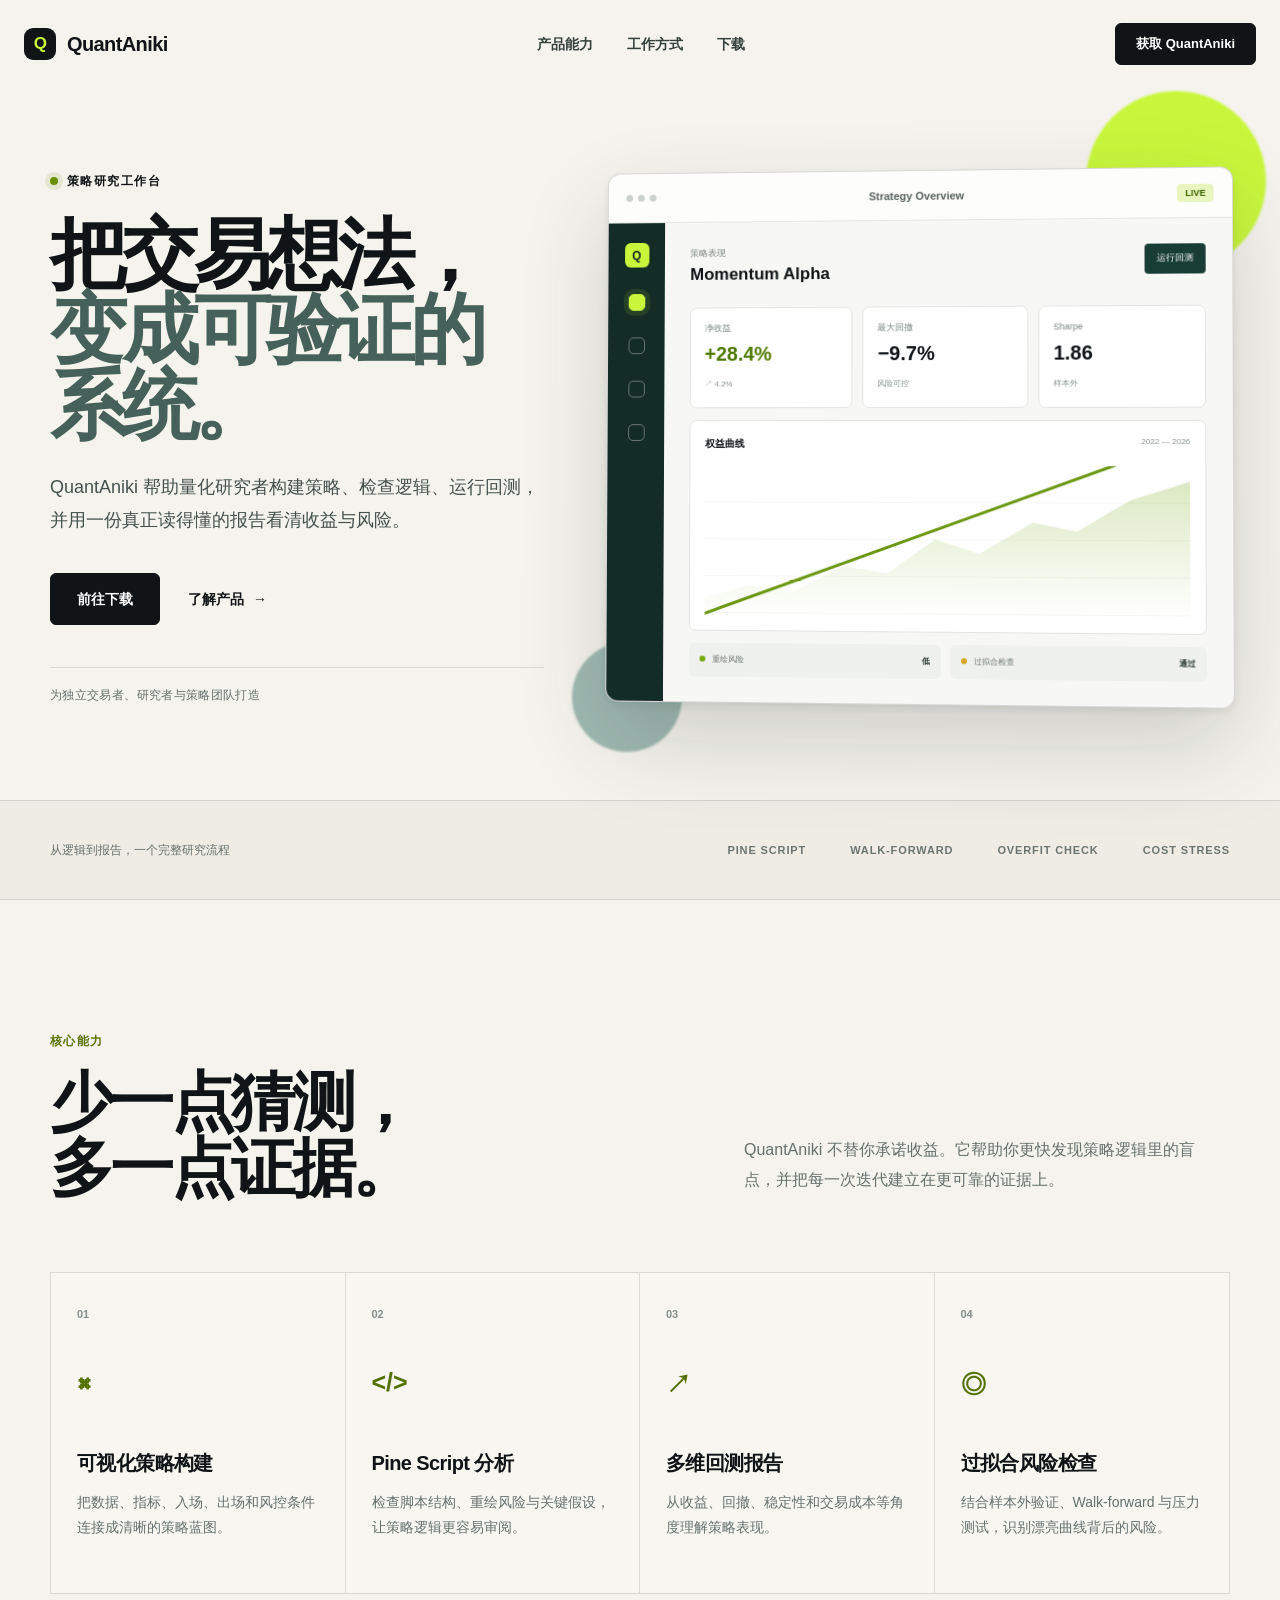
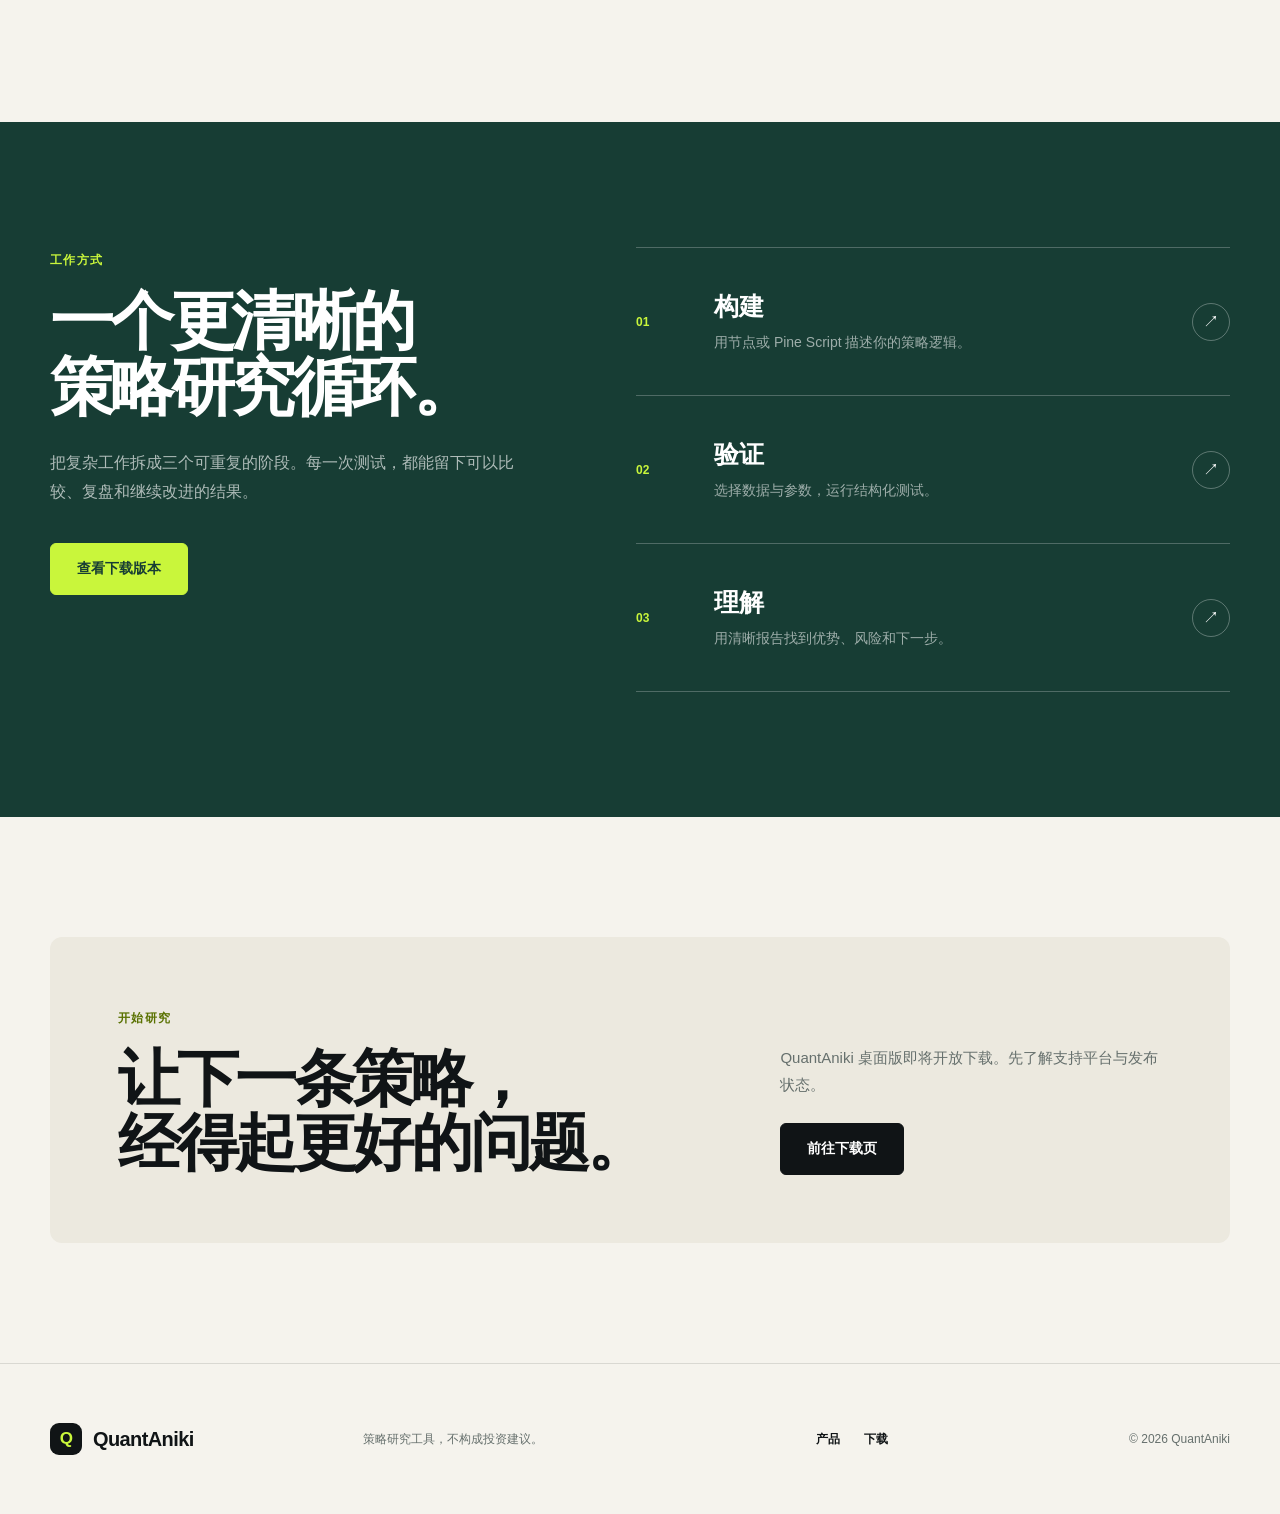
==== index.html @ eee58ab0 "Publish QuantAniki static mirror" ====
<!DOCTYPE html><html lang="zh-CN"><head><meta charSet="utf-8"/><meta name="viewport" content="width=device-width, initial-scale=1"/><link rel="stylesheet" href="/assets/index-DWxCPad5.css" data-rsc-css-href="/assets/index-DWxCPad5.css" data-precedence="vite-rsc/importer-resources"/><title>QuantAniki — 让策略经得起验证</title><meta name="description" content="QuantAniki 是面向量化研究者的策略工作台，帮助你构建策略、分析 Pine Script、运行回测并理解风险。"/><meta property="og:title" content="QuantAniki — 让策略经得起验证"/><meta property="og:description" content="从策略构建、逻辑分析到回测报告，一个更清晰的量化研究循环。"/><meta property="og:site_name" content="QuantAniki"/><meta property="og:type" content="website"/><meta property="og:locale" content="zh_CN"/><meta name="twitter:card" content="summary_large_image"/><meta name="twitter:title" content="QuantAniki — 让策略经得起验证"/><meta name="twitter:description" content="从策略构建、逻辑分析到回测报告，一个更清晰的量化研究循环。"/>
<style data-vinext-fonts>@font-face {
  font-family: 'Noto Sans SC';
  font-style: normal;
  font-weight: 400;
  font-display: swap;
  src: url(C:/Users/xxjin/Desktop/測試/website/.vinext/fonts/noto-sans-sc-241388659032/noto-sans-sc-89709021.woff2) format('woff2');
  unicode-range: U+1f1e9-1f1f5, U+1f1f7-1f1ff, U+1f21a, U+1f232, U+1f234-1f237, U+1f250-1f251, U+1f300, U+1f302-1f308, U+1f30a-1f311, U+1f315, U+1f319-1f320, U+1f324, U+1f327, U+1f32a, U+1f32c-1f32d, U+1f330-1f357, U+1f359-1f37e;
}
@font-face {
  font-family: 'Noto Sans SC';
  font-style: normal;
  font-weight: 400;
  font-display: swap;
  src: url(C:/Users/xxjin/Desktop/測試/website/.vinext/fonts/noto-sans-sc-241388659032/noto-sans-sc-872174e5.woff2) format('woff2');
  unicode-range: U+fee3, U+fef3, U+ff03-ff04, U+ff07, U+ff0a, U+ff17-ff19, U+ff1c-ff1d, U+ff20-ff3a, U+ff3c, U+ff3e-ff5b, U+ff5d, U+ff61-ff65, U+ff67-ff6a, U+ff6c, U+ff6f-ff78, U+ff7a-ff7d, U+ff80-ff84, U+ff86, U+ff89-ff8e, U+ff92, U+ff97-ff9b, U+ff9d-ff9f, U+ffe0-ffe4, U+ffe6, U+ffe9, U+ffeb, U+ffed, U+fffc, U+1f004, U+1f170-1f171, U+1f192-1f195, U+1f198-1f19a, U+1f1e6-1f1e8;
}
@font-face {
  font-family: 'Noto Sans SC';
  font-style: normal;
  font-weight: 400;
  font-display: swap;
  src: url(C:/Users/xxjin/Desktop/測試/website/.vinext/fonts/noto-sans-sc-241388659032/noto-sans-sc-f385bef7.woff2) format('woff2');
  unicode-range: U+f0a7, U+f0b2, U+f0b7, U+f0c9, U+f0d8, U+f0da, U+f0dc-f0dd, U+f0e0, U+f0e6, U+f0eb, U+f0fc, U+f101, U+f104-f105, U+f107, U+f10b, U+f11b, U+f14b, U+f18a, U+f193, U+f1d6-f1d7, U+f244, U+f27a, U+f296, U+f2ae, U+f471, U+f4b3, U+f610-f611, U+f880-f881, U+f8ec, U+f8f5, U+f8ff, U+f901, U+f90a, U+f92c-f92d, U+f934, U+f937, U+f941, U+f965, U+f967, U+f969, U+f96b, U+f96f, U+f974, U+f978-f979, U+f97e, U+f981, U+f98a, U+f98e, U+f997, U+f99c, U+f9b2, U+f9b5, U+f9ba, U+f9be, U+f9ca, U+f9d0-f9d1, U+f9dd, U+f9e0-f9e1, U+f9e4, U+f9f7, U+fa00-fa01, U+fa08, U+fa0a, U+fa11, U+fb01-fb02, U+fdfc, U+fe0e, U+fe30-fe31, U+fe33-fe44, U+fe49-fe52, U+fe54-fe57, U+fe59-fe66, U+fe68-fe6b, U+fe8e, U+fe92-fe93, U+feae, U+feb8, U+fecb-fecc, U+fee0;
}
@font-face {
  font-family: 'Noto Sans SC';
  font-style: normal;
  font-weight: 400;
  font-display: swap;
  src: url(C:/Users/xxjin/Desktop/測試/website/.vinext/fonts/noto-sans-sc-241388659032/noto-sans-sc-eb202dc0.woff2) format('woff2');
  unicode-range: U+9f83, U+9f85-9f8d, U+9f90-9f91, U+9f94-9f96, U+9f98, U+9f9b-9f9c, U+9f9e, U+9fa0, U+9fa2, U+9ff0-9fff, U+a001, U+a007, U+a025, U+a046-a047, U+a057, U+a072, U+a078-a079, U+a083, U+a085, U+a100, U+a118, U+a132, U+a134, U+a1f4, U+a242, U+a4a6, U+a4aa, U+a4b0-a4b1, U+a4b3, U+a9c1-a9c2, U+ac00-ac01, U+ac04, U+ac08, U+ac10-ac11, U+ac13-ac16, U+ac19, U+ac1c-ac1d, U+ac24, U+ac70-ac71, U+ac74, U+ac77-ac78, U+ac80-ac81, U+ac83, U+ac8c, U+ac90, U+ac9f-aca0, U+aca8-aca9, U+acac, U+acb0, U+acbd, U+acc1, U+acc4, U+ace0-ace1, U+ace4, U+ace8, U+acf3, U+acf5, U+acfc-acfd, U+ad00, U+ad0c, U+ad11, U+ad1c, U+ad34, U+ad50, U+ad64, U+ad6c, U+ad70, U+ad74, U+ad7f, U+ad81, U+ad8c, U+adc0, U+adc8, U+addc, U+ade0, U+adf8-adf9, U+adfc, U+ae00, U+ae08-ae09, U+ae0b, U+ae30, U+ae34, U+ae38, U+ae40, U+ae4a, U+ae4c, U+ae54, U+ae68, U+aebc, U+aed8, U+af2c-af2d;
}
@font-face {
  font-family: 'Noto Sans SC';
  font-style: normal;
  font-weight: 400;
  font-display: swap;
  src: url(C:/Users/xxjin/Desktop/測試/website/.vinext/fonts/noto-sans-sc-241388659032/noto-sans-sc-dbf8b437.woff2) format('woff2');
  unicode-range: U+9e30-9e33, U+9e35-9e3b, U+9e3e, U+9e40-9e44, U+9e46-9e4e, U+9e51, U+9e53, U+9e55-9e58, U+9e5a-9e5c, U+9e5e-9e63, U+9e66-9e6e, U+9e71, U+9e73, U+9e75, U+9e78-9e79, U+9e7c-9e7e, U+9e82, U+9e86-9e88, U+9e8b-9e8c, U+9e90-9e91, U+9e93, U+9e95, U+9e97, U+9e9d, U+9ea4-9ea5, U+9ea9-9eaa, U+9eb4-9eb5, U+9eb8-9eba, U+9ebc-9ebf, U+9ec3, U+9ec9, U+9ecd, U+9ed0, U+9ed2-9ed3, U+9ed5-9ed6, U+9ed9, U+9edc-9edd, U+9edf-9ee0, U+9ee2, U+9ee5, U+9ee7-9eea, U+9eef, U+9ef1, U+9ef3-9ef4, U+9ef6, U+9ef9, U+9efb-9efc, U+9efe, U+9f0b, U+9f0d, U+9f10, U+9f14, U+9f17, U+9f19, U+9f22, U+9f29, U+9f2c, U+9f2f, U+9f31, U+9f37, U+9f39, U+9f3d-9f3e, U+9f41, U+9f4a-9f4b, U+9f51-9f52, U+9f61-9f63, U+9f66-9f67, U+9f80-9f81;
}
@font-face {
  font-family: 'Noto Sans SC';
  font-style: normal;
  font-weight: 400;
  font-display: swap;
  src: url(C:/Users/xxjin/Desktop/測試/website/.vinext/fonts/noto-sans-sc-241388659032/noto-sans-sc-26d833f2.woff2) format('woff2');
  unicode-range: U+9c82-9c83, U+9c85-9c8c, U+9c8e-9c92, U+9c94-9c9b, U+9c9e-9ca3, U+9ca5-9ca7, U+9ca9, U+9cab, U+9cad-9cae, U+9cb1-9cb7, U+9cb9-9cbd, U+9cbf-9cc0, U+9cc3, U+9cc5-9cc7, U+9cc9-9cd1, U+9cd3-9cda, U+9cdc-9cdd, U+9cdf, U+9ce1-9ce3, U+9ce5, U+9ce9, U+9cee-9cef, U+9cf3-9cf4, U+9cf6, U+9cfc-9cfd, U+9d02, U+9d08-9d09, U+9d12, U+9d1b, U+9d1e, U+9d26, U+9d28, U+9d37, U+9d3b, U+9d3f, U+9d51, U+9d59, U+9d5c-9d5d, U+9d5f-9d61, U+9d6c, U+9d70, U+9d72, U+9d7a, U+9d7e, U+9d84, U+9d89, U+9d8f, U+9d92, U+9daf, U+9db4, U+9db8, U+9dbc, U+9dc4, U+9dc7, U+9dc9, U+9dd7, U+9ddf, U+9df2, U+9df9-9dfa, U+9e0a, U+9e11, U+9e1a, U+9e1e, U+9e20, U+9e22, U+9e28-9e2c, U+9e2e-9e2f;
}
@font-face {
  font-family: 'Noto Sans SC';
  font-style: normal;
  font-weight: 400;
  font-display: swap;
  src: url(C:/Users/xxjin/Desktop/測試/website/.vinext/fonts/noto-sans-sc-241388659032/noto-sans-sc-5b294bf7.woff2) format('woff2');
  unicode-range: U+9a80, U+9a83, U+9a85, U+9a88-9a8a, U+9a8d-9a8e, U+9a90, U+9a92-9a93, U+9a95-9a96, U+9a98-9a99, U+9a9b-9aa2, U+9aa5, U+9aa7, U+9aaf-9ab1, U+9ab5-9ab6, U+9ab9-9aba, U+9ac0-9ac4, U+9ac8, U+9acb-9acc, U+9ace-9acf, U+9ad1-9ad2, U+9ad9, U+9adf, U+9ae1, U+9ae3, U+9aea-9aeb, U+9aed-9aef, U+9af4, U+9af9, U+9afb, U+9b03-9b04, U+9b06, U+9b08, U+9b0d, U+9b0f-9b10, U+9b13, U+9b18, U+9b1a, U+9b1f, U+9b22-9b23, U+9b25, U+9b27-9b28, U+9b2a, U+9b2f, U+9b31-9b32, U+9b3b, U+9b43, U+9b46-9b49, U+9b4d-9b4e, U+9b51, U+9b56, U+9b58, U+9b5a, U+9b5c, U+9b5f, U+9b61-9b62, U+9b6f, U+9b77, U+9b80, U+9b88, U+9b8b, U+9b8e, U+9b91, U+9b9f-9ba0, U+9ba8, U+9baa-9bab, U+9bad-9bae, U+9bb0-9bb1, U+9bb8, U+9bc9-9bca, U+9bd3, U+9bd6, U+9bdb, U+9be8, U+9bf0-9bf1, U+9c02, U+9c10, U+9c15, U+9c24, U+9c2d, U+9c32, U+9c39, U+9c3b, U+9c40, U+9c47-9c49, U+9c53, U+9c57, U+9c64, U+9c72, U+9c77-9c78, U+9c7b, U+9c7f-9c80;
}
@font-face {
  font-family: 'Noto Sans SC';
  font-style: normal;
  font-weight: 400;
  font-display: swap;
  src: url(C:/Users/xxjin/Desktop/測試/website/.vinext/fonts/noto-sans-sc-241388659032/noto-sans-sc-d011b6ff.woff2) format('woff2');
  unicode-range: U+98dd, U+98e1-98e2, U+98e7-98ea, U+98ec, U+98ee-98ef, U+98f2, U+98f4, U+98fc-98fe, U+9903, U+9905, U+9908, U+990a, U+990c-990d, U+9913-9914, U+9918, U+991a-991b, U+991e, U+9921, U+9928, U+992c, U+992e, U+9935, U+9938-9939, U+993d-993e, U+9945, U+994b-994c, U+9951-9952, U+9954-9955, U+9957, U+995e, U+9963, U+9966-9969, U+996b-996c, U+996f, U+9974-9975, U+9977-9979, U+997d-997e, U+9980-9981, U+9983-9984, U+9987, U+998a-998b, U+998d-9991, U+9993-9995, U+9997-9998, U+99a5, U+99ab, U+99ad-99ae, U+99b1, U+99b3-99b4, U+99bc, U+99bf, U+99c1, U+99c3-99c6, U+99cc, U+99d0, U+99d2, U+99d5, U+99db, U+99dd, U+99e1, U+99ed, U+99f1, U+99ff, U+9a01, U+9a03-9a04, U+9a0e-9a0f, U+9a11-9a13, U+9a19, U+9a1b, U+9a28, U+9a2b, U+9a30, U+9a32, U+9a37, U+9a40, U+9a45, U+9a4a, U+9a4d-9a4e, U+9a52, U+9a55, U+9a57, U+9a5a-9a5b, U+9a5f, U+9a62, U+9a65, U+9a69, U+9a6b, U+9a6e, U+9a75, U+9a77-9a7a, U+9a7d;
}
@font-face {
  font-family: 'Noto Sans SC';
  font-style: normal;
  font-weight: 400;
  font-display: swap;
  src: url(C:/Users/xxjin/Desktop/測試/website/.vinext/fonts/noto-sans-sc-241388659032/noto-sans-sc-c0877205.woff2) format('woff2');
  unicode-range: U+975b-975c, U+9763, U+9765-9766, U+976c-976d, U+9773, U+9776, U+977a, U+977c, U+9784-9785, U+978e-978f, U+9791-9792, U+9794-9795, U+9798, U+979a, U+979e, U+97a3, U+97a5-97a6, U+97a8, U+97ab-97ac, U+97ae-97af, U+97b2, U+97b4, U+97c6, U+97cb-97cc, U+97d3, U+97d8, U+97dc, U+97e1, U+97ea-97eb, U+97ee, U+97fb, U+97fe-97ff, U+9801-9803, U+9805-9806, U+9808, U+980c, U+9810-9814, U+9817-9818, U+981e, U+9820-9821, U+9824, U+9828, U+982b-982d, U+9830, U+9834, U+9838-9839, U+983c, U+9846, U+984d-984f, U+9851-9852, U+9854-9855, U+9857-9858, U+985a-985b, U+9862-9863, U+9865, U+9867, U+986b, U+986f-9871, U+9877-9878, U+987c, U+9880, U+9883, U+9885, U+9889, U+988b-988f, U+9893-9895, U+9899-989b, U+989e-989f, U+98a1-98a2, U+98a5-98a7, U+98a9, U+98af, U+98b1, U+98b6, U+98ba, U+98be, U+98c3-98c4, U+98c6-98c8, U+98cf-98d6, U+98da-98db;
}
@font-face {
  font-family: 'Noto Sans SC';
  font-style: normal;
  font-weight: 400;
  font-display: swap;
  src: url(C:/Users/xxjin/Desktop/測試/website/.vinext/fonts/noto-sans-sc-241388659032/noto-sans-sc-7050bbd1.woff2) format('woff2');
  unicode-range: U+95c4-95ca, U+95cc-95cd, U+95d4-95d6, U+95d8, U+95e1-95e2, U+95e9, U+95f0-95f1, U+95f3, U+95f6, U+95fc, U+95fe-95ff, U+9602-9604, U+9606-960d, U+960f, U+9611-9613, U+9615-9617, U+9619-961b, U+961d, U+9621, U+9628, U+962f, U+963c-963e, U+9641-9642, U+9649, U+9654, U+965b-965f, U+9661, U+9663, U+9665, U+9667-9668, U+966c, U+9670, U+9672-9674, U+9678, U+967a, U+967d, U+9682, U+9685, U+9688, U+968a, U+968d-968e, U+9695, U+9697-9698, U+969e, U+96a0, U+96a3-96a4, U+96a8, U+96aa, U+96b0-96b1, U+96b3-96b4, U+96b7-96b9, U+96bb-96bd, U+96c9, U+96cb, U+96ce, U+96d1-96d2, U+96d6, U+96d9, U+96db-96dc, U+96de, U+96e0, U+96e3, U+96e9, U+96eb, U+96f0-96f2, U+96f9, U+96ff, U+9701-9702, U+9705, U+9708, U+970a, U+970e-970f, U+9711, U+9719, U+9727, U+972a, U+972d, U+9730, U+973d, U+9742, U+9744, U+9748-9749, U+9750-9751, U+975a;
}
@font-face {
  font-family: 'Noto Sans SC';
  font-style: normal;
  font-weight: 400;
  font-display: swap;
  src: url(C:/Users/xxjin/Desktop/測試/website/.vinext/fonts/noto-sans-sc-241388659032/noto-sans-sc-029585c2.woff2) format('woff2');
  unicode-range: U+94f5, U+94f7, U+94f9, U+94fb-94fd, U+94ff, U+9503-9504, U+9506-9507, U+9509-950a, U+950d-950f, U+9511-9518, U+951a-9520, U+9522, U+9528-952d, U+9530-953a, U+953c-953f, U+9543-9546, U+9548-9550, U+9552-9555, U+9557-955b, U+955d-9568, U+956a-956d, U+9570-9574, U+9583, U+9586, U+9589, U+958e-958f, U+9591-9592, U+9594, U+9598-9599, U+959e-95a0, U+95a2-95a6, U+95a8-95b2, U+95b4, U+95b8-95c3;
}
@font-face {
  font-family: 'Noto Sans SC';
  font-style: normal;
  font-weight: 400;
  font-display: swap;
  src: url(C:/Users/xxjin/Desktop/測試/website/.vinext/fonts/noto-sans-sc-241388659032/noto-sans-sc-e1cd4d1c.woff2) format('woff2');
  unicode-range: U+941c-942b, U+942d-942e, U+9432-9433, U+9435, U+9438, U+943a, U+943e, U+9444, U+944a, U+9451-9452, U+945a, U+9462-9463, U+9465, U+9470-9487, U+948a-9492, U+9494-9498, U+949a, U+949c-949d, U+94a1, U+94a3-94a4, U+94a8, U+94aa-94ad, U+94af, U+94b2, U+94b4-94ba, U+94bc-94c0, U+94c4, U+94c6-94db, U+94de-94ec, U+94ee-94f1, U+94f3;
}
@font-face {
  font-family: 'Noto Sans SC';
  font-style: normal;
  font-weight: 400;
  font-display: swap;
  src: url(C:/Users/xxjin/Desktop/測試/website/.vinext/fonts/noto-sans-sc-241388659032/noto-sans-sc-d81f9b58.woff2) format('woff2');
  unicode-range: U+92ec-92ed, U+92f0, U+92f3, U+92f8, U+92fc, U+9304, U+9306, U+9310, U+9312, U+9315, U+9318, U+931a, U+931e, U+9320-9322, U+9324, U+9326-9329, U+932b-932c, U+932f, U+9331-9332, U+9335-9336, U+933e, U+9340-9341, U+934a-9360, U+9362-9363, U+9365-936b, U+936e, U+9375, U+937e, U+9382, U+938a, U+938c, U+938f, U+9393-9394, U+9396-9397, U+939a, U+93a2, U+93a7, U+93ac-93cd, U+93d0-93d1, U+93d6-93d8, U+93de-93df, U+93e1-93e2, U+93e4, U+93f8, U+93fb, U+93fd, U+940e-941a;
}
@font-face {
  font-family: 'Noto Sans SC';
  font-style: normal;
  font-weight: 400;
  font-display: swap;
  src: url(C:/Users/xxjin/Desktop/測試/website/.vinext/fonts/noto-sans-sc-241388659032/noto-sans-sc-b8b2d6b7.woff2) format('woff2');
  unicode-range: U+9163-9164, U+9169, U+9170, U+9172, U+9174, U+9179-917a, U+917d-917e, U+9182-9183, U+9185, U+918c-918d, U+9190-9191, U+919a, U+919c, U+91a1-91a4, U+91a8, U+91aa-91af, U+91b4-91b5, U+91b8, U+91ba, U+91be, U+91c0-91c1, U+91c6, U+91c8, U+91cb, U+91d0, U+91d2, U+91d7-91d8, U+91dd, U+91e3, U+91e6-91e7, U+91ed, U+91f0, U+91f5, U+91f9, U+9200, U+9205, U+9207-920a, U+920d-920e, U+9210, U+9214-9215, U+921c, U+921e, U+9221, U+9223-9227, U+9229-922a, U+922d, U+9234-9235, U+9237, U+9239-923a, U+923c-9240, U+9244-9246, U+9249, U+924e-924f, U+9251, U+9253, U+9257, U+925b, U+925e, U+9262, U+9264-9266, U+9268, U+926c, U+926f, U+9271, U+927b, U+927e, U+9280, U+9283, U+9285-928a, U+928e, U+9291, U+9293, U+9296, U+9298, U+929c-929d, U+92a8, U+92ab-92ae, U+92b3, U+92b6-92b7, U+92b9, U+92c1, U+92c5-92c6, U+92c8, U+92cc, U+92d0, U+92d2, U+92e4, U+92ea;
}
@font-face {
  font-family: 'Noto Sans SC';
  font-style: normal;
  font-weight: 400;
  font-display: swap;
  src: url(C:/Users/xxjin/Desktop/測試/website/.vinext/fonts/noto-sans-sc-241388659032/noto-sans-sc-97d54302.woff2) format('woff2');
  unicode-range: U+9004, U+900b, U+9011, U+9015-9016, U+901e, U+9021, U+9026, U+902d, U+902f, U+9031, U+9035-9036, U+9039-903a, U+9041, U+9044-9046, U+904a, U+904f-9052, U+9054-9055, U+9058-9059, U+905b-905e, U+9060-9062, U+9068-9069, U+906f, U+9072, U+9074, U+9076-907a, U+907c-907d, U+9081, U+9083, U+9085, U+9087-908b, U+908f, U+9095, U+9097, U+9099-909b, U+909d, U+90a0-90a1, U+90a8-90a9, U+90ac, U+90b0, U+90b2-90b4, U+90b6, U+90b8, U+90ba, U+90bd-90be, U+90c3-90c5, U+90c7-90c8, U+90cf-90d0, U+90d3, U+90d5, U+90d7, U+90da-90dc, U+90de, U+90e2, U+90e4, U+90e6-90e7, U+90ea-90eb, U+90ef, U+90f4-90f5, U+90f7, U+90fe-9100, U+9104, U+9109, U+910c, U+9112, U+9114-9115, U+9118, U+911c, U+911e, U+9120, U+9122-9123, U+9127, U+912d, U+912f-9132, U+9139-913a, U+9143, U+9146, U+9149-914a, U+914c, U+914e-9150, U+9154, U+9157, U+915a, U+915d-915e, U+9161-9162;
}
@font-face {
  font-family: 'Noto Sans SC';
  font-style: normal;
  font-weight: 400;
  font-display: swap;
  src: url(C:/Users/xxjin/Desktop/測試/website/.vinext/fonts/noto-sans-sc-241388659032/noto-sans-sc-f351b5e0.woff2) format('woff2');
  unicode-range: U+8e41-8e42, U+8e47, U+8e49-8e4b, U+8e50-8e53, U+8e59-8e5a, U+8e5f-8e60, U+8e64, U+8e69, U+8e6c, U+8e70, U+8e74, U+8e76, U+8e7a-8e7c, U+8e7f, U+8e84-8e85, U+8e87, U+8e89, U+8e8b, U+8e8d, U+8e8f-8e90, U+8e94, U+8e99, U+8e9c, U+8e9e, U+8eaa, U+8eac, U+8eb0, U+8eb6, U+8ec0, U+8ec6, U+8eca-8ece, U+8ed2, U+8eda, U+8edf, U+8ee2, U+8eeb, U+8ef8, U+8efb-8efe, U+8f03, U+8f09, U+8f0b, U+8f12-8f15, U+8f1b, U+8f1d, U+8f1f, U+8f29-8f2a, U+8f2f, U+8f36, U+8f38, U+8f3b, U+8f3e-8f3f, U+8f44-8f45, U+8f49, U+8f4d-8f4e, U+8f5f, U+8f6b, U+8f6d, U+8f71-8f73, U+8f75-8f76, U+8f78-8f7a, U+8f7c, U+8f7e, U+8f81-8f82, U+8f84, U+8f87, U+8f8a-8f8b, U+8f8d-8f8f, U+8f94-8f95, U+8f97-8f9a, U+8fa6, U+8fad-8faf, U+8fb2, U+8fb5-8fb7, U+8fba-8fbc, U+8fbf, U+8fc2, U+8fcb, U+8fcd, U+8fd3, U+8fd5, U+8fd7, U+8fda, U+8fe2-8fe5, U+8fe8-8fe9, U+8fee, U+8ff3-8ff4, U+8ff8, U+8ffa;
}
@font-face {
  font-family: 'Noto Sans SC';
  font-style: normal;
  font-weight: 400;
  font-display: swap;
  src: url(C:/Users/xxjin/Desktop/測試/website/.vinext/fonts/noto-sans-sc-241388659032/noto-sans-sc-1dbbfe68.woff2) format('woff2');
  unicode-range: U+8cbd, U+8cbf-8cc4, U+8cc7-8cc8, U+8cca, U+8ccd, U+8cd1, U+8cd3, U+8cdb-8cdc, U+8cde, U+8ce0, U+8ce2-8ce4, U+8ce6-8ce8, U+8cea, U+8ced, U+8cf4, U+8cf8, U+8cfa, U+8cfc-8cfd, U+8d04-8d05, U+8d07-8d08, U+8d0a, U+8d0d, U+8d0f, U+8d13-8d14, U+8d16, U+8d1b, U+8d20, U+8d30, U+8d32-8d33, U+8d36, U+8d3b, U+8d3d, U+8d40, U+8d42-8d43, U+8d45-8d46, U+8d48-8d4a, U+8d4d, U+8d51, U+8d53, U+8d55, U+8d59, U+8d5c-8d5d, U+8d5f, U+8d61, U+8d66-8d67, U+8d6a, U+8d6d, U+8d71, U+8d73, U+8d84, U+8d90-8d91, U+8d94-8d95, U+8d99, U+8da8, U+8daf, U+8db1, U+8db5, U+8db8, U+8dba, U+8dbc, U+8dbf, U+8dc2, U+8dc4, U+8dc6, U+8dcb, U+8dce-8dcf, U+8dd6-8dd7, U+8dda-8ddb, U+8dde, U+8de1, U+8de3-8de4, U+8de9, U+8deb-8dec, U+8df0-8df1, U+8df6-8dfd, U+8e05, U+8e07, U+8e09-8e0a, U+8e0c, U+8e0e, U+8e10, U+8e14, U+8e1d-8e1f, U+8e23, U+8e26, U+8e2b-8e31, U+8e34-8e35, U+8e39-8e3a, U+8e3d, U+8e40;
}
@font-face {
  font-family: 'Noto Sans SC';
  font-style: normal;
  font-weight: 400;
  font-display: swap;
  src: url(C:/Users/xxjin/Desktop/測試/website/.vinext/fonts/noto-sans-sc-241388659032/noto-sans-sc-e3ccf881.woff2) format('woff2');
  unicode-range: U+8b80, U+8b83, U+8b8a, U+8b8c, U+8b90, U+8b93, U+8b99-8b9a, U+8ba0, U+8ba3, U+8ba5-8ba7, U+8baa-8bac, U+8bb4-8bb5, U+8bb7, U+8bb9, U+8bc2-8bc3, U+8bc5, U+8bcb-8bcc, U+8bce-8bd0, U+8bd2-8bd4, U+8bd6, U+8bd8-8bd9, U+8bdc, U+8bdf, U+8be3-8be4, U+8be7-8be9, U+8beb-8bec, U+8bee, U+8bf0, U+8bf2-8bf3, U+8bf6, U+8bf9, U+8bfc-8bfd, U+8bff-8c00, U+8c02, U+8c04, U+8c06-8c07, U+8c0c, U+8c0f, U+8c11-8c12, U+8c14-8c1b, U+8c1d-8c21, U+8c24-8c25, U+8c27, U+8c2a-8c2c, U+8c2e-8c30, U+8c32-8c36, U+8c3f, U+8c47-8c4c, U+8c4e-8c50, U+8c54-8c56, U+8c62, U+8c68, U+8c6c, U+8c73, U+8c78, U+8c7a, U+8c82, U+8c85, U+8c89-8c8a, U+8c8d-8c8e, U+8c90, U+8c93-8c94, U+8c98, U+8c9d-8c9e, U+8ca0-8ca2, U+8ca7-8cac, U+8caf-8cb0, U+8cb3-8cb4, U+8cb6-8cb9, U+8cbb-8cbc;
}
@font-face {
  font-family: 'Noto Sans SC';
  font-style: normal;
  font-weight: 400;
  font-display: swap;
  src: url(C:/Users/xxjin/Desktop/測試/website/.vinext/fonts/noto-sans-sc-241388659032/noto-sans-sc-263a8925.woff2) format('woff2');
  unicode-range: U+8a15-8a18, U+8a1a-8a1b, U+8a1d, U+8a1f, U+8a22-8a23, U+8a25, U+8a2b, U+8a2d, U+8a31, U+8a33-8a34, U+8a36-8a38, U+8a3a, U+8a3c, U+8a3e, U+8a40-8a41, U+8a46, U+8a48, U+8a50, U+8a52, U+8a54-8a55, U+8a58, U+8a5b, U+8a5d-8a63, U+8a66, U+8a69-8a6b, U+8a6d-8a6e, U+8a70, U+8a72-8a73, U+8a7a, U+8a85, U+8a87, U+8a8a, U+8a8c-8a8d, U+8a90-8a92, U+8a95, U+8a98, U+8aa0-8aa1, U+8aa3-8aa6, U+8aa8-8aa9, U+8aac-8aae, U+8ab0, U+8ab2, U+8ab8-8ab9, U+8abc, U+8abe-8abf, U+8ac7, U+8acf, U+8ad2, U+8ad6-8ad7, U+8adb-8adc, U+8adf, U+8ae1, U+8ae6-8ae8, U+8aeb, U+8aed-8aee, U+8af1, U+8af3-8af4, U+8af7-8af8, U+8afa, U+8afe, U+8b00-8b02, U+8b07, U+8b0a, U+8b0c, U+8b0e, U+8b10, U+8b17, U+8b19, U+8b1b, U+8b1d, U+8b20-8b21, U+8b26, U+8b28, U+8b2c, U+8b33, U+8b39, U+8b3e-8b3f, U+8b41, U+8b45, U+8b49, U+8b4c, U+8b4f, U+8b57-8b58, U+8b5a, U+8b5c, U+8b5e, U+8b60, U+8b6c, U+8b6f-8b70, U+8b72, U+8b74, U+8b77, U+8b7d;
}
@font-face {
  font-family: 'Noto Sans SC';
  font-style: normal;
  font-weight: 400;
  font-display: swap;
  src: url(C:/Users/xxjin/Desktop/測試/website/.vinext/fonts/noto-sans-sc-241388659032/noto-sans-sc-1081e6e8.woff2) format('woff2');
  unicode-range: U+8882, U+8884-8886, U+8888, U+888f, U+8892-8893, U+889b, U+88a2, U+88a4, U+88a6, U+88a8, U+88aa, U+88ae, U+88b1, U+88b4, U+88b7, U+88bc, U+88c0, U+88c6-88c9, U+88ce-88cf, U+88d1-88d3, U+88d8, U+88db-88dd, U+88df, U+88e1-88e3, U+88e5, U+88e8, U+88ec, U+88f0-88f1, U+88f3-88f4, U+88fc-88fe, U+8900, U+8902, U+8906-8907, U+8909-890c, U+8912-8915, U+8918-891b, U+8921, U+8925, U+892b, U+8930, U+8932, U+8934, U+8936, U+893b, U+893d, U+8941, U+894c, U+8955-8956, U+8959, U+895c, U+895e-8960, U+8966, U+896a, U+896c, U+896f-8970, U+8972, U+897b, U+897e, U+8980, U+8983, U+8985, U+8987-8988, U+898c, U+898f, U+8993, U+8997, U+899a, U+89a1, U+89a7, U+89a9-89aa, U+89b2-89b3, U+89b7, U+89c0, U+89c7, U+89ca-89cc, U+89ce-89d1, U+89d6, U+89da, U+89dc, U+89de, U+89e5, U+89e7, U+89eb, U+89ef, U+89f1, U+89f3-89f4, U+89f8, U+89ff, U+8a01-8a03, U+8a07-8a0a, U+8a0e-8a0f, U+8a13;
}
@font-face {
  font-family: 'Noto Sans SC';
  font-style: normal;
  font-weight: 400;
  font-display: swap;
  src: url(C:/Users/xxjin/Desktop/測試/website/.vinext/fonts/noto-sans-sc-241388659032/noto-sans-sc-f04109b5.woff2) format('woff2');
  unicode-range: U+86f4, U+86f8-86f9, U+86fb, U+86fe, U+8703, U+8706-870a, U+870d, U+8711-8713, U+871a, U+871e, U+8722-8723, U+8725, U+8729, U+872e, U+8731, U+8734, U+8737, U+873a-873b, U+873e-8740, U+8742, U+8747-8748, U+8753, U+8755, U+8757-8758, U+875d, U+875f, U+8762-8766, U+8768, U+876e, U+8770, U+8772, U+8775, U+8778, U+877b-877e, U+8782, U+8785, U+8788, U+878b, U+8793, U+8797, U+879a, U+879e-87a0, U+87a2-87a3, U+87a8, U+87ab-87ad, U+87af, U+87b3, U+87b5, U+87bd, U+87c0, U+87c4, U+87c6, U+87ca-87cb, U+87d1-87d2, U+87db-87dc, U+87de, U+87e0, U+87e5, U+87ea, U+87ec, U+87ee, U+87f2-87f3, U+87fb, U+87fd-87fe, U+8802-8803, U+8805, U+880a-880b, U+880d, U+8813-8816, U+8819, U+881b, U+881f, U+8821, U+8823, U+8831-8832, U+8835-8836, U+8839, U+883b-883c, U+8844, U+8846, U+884a, U+884e, U+8852-8853, U+8855, U+8859, U+885b, U+885d-885e, U+8862, U+8864, U+8869-886a, U+886e-886f, U+8872, U+8879, U+887d-887f;
}
@font-face {
  font-family: 'Noto Sans SC';
  font-style: normal;
  font-weight: 400;
  font-display: swap;
  src: url(C:/Users/xxjin/Desktop/測試/website/.vinext/fonts/noto-sans-sc-241388659032/noto-sans-sc-012abd8d.woff2) format('woff2');
  unicode-range: U+8548, U+854e, U+8553, U+8556-8557, U+8559, U+855e, U+8561, U+8564-8565, U+8568-856a, U+856d, U+856f-8570, U+8572, U+8576, U+8579-857b, U+8580, U+8585-8586, U+8588, U+858a, U+858f, U+8591, U+8594, U+8599, U+859c, U+85a2, U+85a4, U+85a6, U+85a8-85a9, U+85ab-85ac, U+85ae, U+85b7-85b9, U+85be, U+85c1, U+85c7, U+85cd, U+85d0, U+85d3, U+85d5, U+85dc-85dd, U+85df-85e0, U+85e5-85e6, U+85e8-85ea, U+85f4, U+85f9, U+85fe-85ff, U+8602, U+8605-8607, U+860a-860b, U+8616, U+8618, U+861a, U+8627, U+8629, U+862d, U+8638, U+863c, U+863f, U+864d, U+864f, U+8652-8655, U+865b-865c, U+865f, U+8662, U+8667, U+866c, U+866e, U+8671, U+8675, U+867a-867c, U+867f, U+868b, U+868d, U+8693, U+869c-869d, U+86a1, U+86a3-86a4, U+86a7-86a9, U+86ac, U+86af-86b1, U+86b4-86b6, U+86ba, U+86c0, U+86c4, U+86c6, U+86c9-86ca, U+86cd-86d1, U+86d4, U+86d8, U+86de-86df, U+86e4, U+86e6, U+86e9, U+86ed, U+86ef-86f3;
}
@font-face {
  font-family: 'Noto Sans SC';
  font-style: normal;
  font-weight: 400;
  font-display: swap;
  src: url(C:/Users/xxjin/Desktop/測試/website/.vinext/fonts/noto-sans-sc-241388659032/noto-sans-sc-7f246ec9.woff2) format('woff2');
  unicode-range: U+83c5, U+83c8-83c9, U+83cb, U+83d1, U+83d3-83d6, U+83d8, U+83db, U+83dd, U+83df, U+83e1, U+83e5, U+83ea-83eb, U+83f0, U+83f4, U+83f8-83f9, U+83fb, U+83fd, U+83ff, U+8401, U+8406, U+840a-840b, U+840f, U+8411, U+8418, U+841c, U+8420, U+8422-8424, U+8426, U+8429, U+842c, U+8438-8439, U+843b-843c, U+843f, U+8446-8447, U+8449, U+844e, U+8451-8452, U+8456, U+8459-845a, U+845c, U+8462, U+8466, U+846d, U+846f-8470, U+8473, U+8476-8478, U+847a, U+847d, U+8484-8485, U+8487, U+8489, U+848c, U+848e, U+8490, U+8493-8494, U+8497, U+849b, U+849e-849f, U+84a1, U+84a5, U+84a8, U+84af, U+84b4, U+84b9-84bf, U+84c1-84c2, U+84c5-84c7, U+84ca-84cb, U+84cd, U+84d0-84d1, U+84d3, U+84d6, U+84df-84e0, U+84e2-84e3, U+84e5-84e7, U+84ee, U+84f3, U+84f6, U+84fa, U+84fc, U+84ff-8500, U+850c, U+8511, U+8514-8515, U+8517-8518, U+851f, U+8523, U+8525-8526, U+8529, U+852b, U+852d, U+8532, U+8534-8535, U+8538-853a, U+853c, U+8543, U+8545;
}
@font-face {
  font-family: 'Noto Sans SC';
  font-style: normal;
  font-weight: 400;
  font-display: swap;
  src: url(C:/Users/xxjin/Desktop/測試/website/.vinext/fonts/noto-sans-sc-241388659032/noto-sans-sc-7b737b1b.woff2) format('woff2');
  unicode-range: U+82bc, U+82be, U+82c0-82c2, U+82c4-82c8, U+82ca-82cc, U+82ce, U+82d0, U+82d2-82d3, U+82d5-82d6, U+82d8-82d9, U+82dc-82de, U+82e0-82e4, U+82e7, U+82e9-82eb, U+82ed-82ee, U+82f3-82f4, U+82f7-82f8, U+82fa-8301, U+8306-8308, U+830c-830d, U+830f, U+8311, U+8313-8315, U+8318, U+831a-831b, U+831d, U+8324, U+8327, U+832a, U+832c-832d, U+832f, U+8331-8334, U+833a-833c, U+8340, U+8343-8345, U+8347-8348, U+834a, U+834c, U+834f, U+8351, U+8356, U+8358-835c, U+835e, U+8360, U+8364-8366, U+8368-836a, U+836c-836e, U+8373, U+8378, U+837b-837d, U+837f-8380, U+8382, U+8388, U+838a-838b, U+8392, U+8394, U+8396, U+8398-8399, U+839b-839c, U+83a0, U+83a2-83a3, U+83a8-83aa, U+83ae-83b0, U+83b3-83b4, U+83b6, U+83b8, U+83ba, U+83bc-83bd, U+83bf-83c0, U+83c2;
}
@font-face {
  font-family: 'Noto Sans SC';
  font-style: normal;
  font-weight: 400;
  font-display: swap;
  src: url(C:/Users/xxjin/Desktop/測試/website/.vinext/fonts/noto-sans-sc-241388659032/noto-sans-sc-1dbca8d2.woff2) format('woff2');
  unicode-range: U+8166-8169, U+816b, U+816d, U+8171, U+8173-8174, U+8178, U+817c-817d, U+8182, U+8188, U+8191, U+8198-819b, U+81a0, U+81a3, U+81a5-81a6, U+81a9, U+81b6, U+81ba-81bb, U+81bd, U+81bf, U+81c1, U+81c3, U+81c6, U+81c9-81ca, U+81cc-81cd, U+81d1, U+81d3-81d4, U+81d8, U+81db-81dc, U+81de-81df, U+81e5, U+81e7-81e9, U+81eb-81ec, U+81ee-81ef, U+81f5, U+81f8, U+81fa, U+81fc, U+81fe, U+8200-8202, U+8204, U+8208-820a, U+820e-8210, U+8216-8218, U+821b-821c, U+8221-8224, U+8226-8228, U+822b, U+822d, U+822f, U+8232-8234, U+8237-8238, U+823a-823b, U+823e, U+8244, U+8249, U+824b, U+824f, U+8259-825a, U+825f, U+8266, U+8268, U+826e, U+8271, U+8276-8279, U+827d, U+827f, U+8283-8284, U+8288-828a, U+828d-8291, U+8293-8294, U+8296-8298, U+829f-82a1, U+82a3-82a4, U+82a7-82ab, U+82ae, U+82b0, U+82b2, U+82b4-82b6;
}
@font-face {
  font-family: 'Noto Sans SC';
  font-style: normal;
  font-weight: 400;
  font-display: swap;
  src: url(C:/Users/xxjin/Desktop/測試/website/.vinext/fonts/noto-sans-sc-241388659032/noto-sans-sc-50988138.woff2) format('woff2');
  unicode-range: U+8016, U+8018-8019, U+801c, U+801e, U+8026-802a, U+8031, U+8034-8035, U+8037, U+8043, U+804b, U+804d, U+8052, U+8056, U+8059, U+805e, U+8061, U+8068-8069, U+806e-8074, U+8076-8078, U+807c-8080, U+8082, U+8084-8085, U+8088, U+808f, U+8093, U+809c, U+809f, U+80ab, U+80ad-80ae, U+80b1, U+80b6-80b8, U+80bc-80bd, U+80c2, U+80c4, U+80ca, U+80cd, U+80d1, U+80d4, U+80d7, U+80d9-80db, U+80dd, U+80e0, U+80e4-80e5, U+80e7-80ed, U+80ef-80f1, U+80f3-80f4, U+80fc, U+8101, U+8104-8105, U+8107-8108, U+810c-810e, U+8112-8115, U+8117-8119, U+811b-811f, U+8121-8130, U+8132-8134, U+8137, U+8139, U+813f-8140, U+8142, U+8146, U+8148, U+814d-814e, U+8151, U+8153, U+8158-815a, U+815e, U+8160;
}
@font-face {
  font-family: 'Noto Sans SC';
  font-style: normal;
  font-weight: 400;
  font-display: swap;
  src: url(C:/Users/xxjin/Desktop/測試/website/.vinext/fonts/noto-sans-sc-241388659032/noto-sans-sc-85e29ce6.woff2) format('woff2');
  unicode-range: U+7ef0-7ef2, U+7ef6, U+7efa-7efb, U+7efe, U+7f01-7f04, U+7f08, U+7f0a-7f12, U+7f17, U+7f19, U+7f1b-7f1c, U+7f1f, U+7f21-7f23, U+7f25-7f28, U+7f2a-7f33, U+7f35-7f37, U+7f3d, U+7f42, U+7f44-7f45, U+7f4c-7f4d, U+7f52, U+7f54, U+7f58-7f59, U+7f5d, U+7f5f-7f61, U+7f63, U+7f65, U+7f68, U+7f70-7f71, U+7f73-7f75, U+7f77, U+7f79, U+7f7d-7f7e, U+7f85-7f86, U+7f88-7f89, U+7f8b-7f8c, U+7f90-7f91, U+7f94-7f96, U+7f98-7f9b, U+7f9d, U+7f9f, U+7fa3, U+7fa7-7fa9, U+7fac-7fb2, U+7fb4, U+7fb6, U+7fb8, U+7fbc, U+7fbf-7fc0, U+7fc3, U+7fca, U+7fcc, U+7fce, U+7fd2, U+7fd5, U+7fd9-7fdb, U+7fdf, U+7fe3, U+7fe5-7fe7, U+7fe9, U+7feb-7fec, U+7fee-7fef, U+7ff1, U+7ff3-7ff4, U+7ff9-7ffa, U+7ffe, U+8004, U+8006, U+800b, U+800e, U+8011-8012, U+8014;
}
@font-face {
  font-family: 'Noto Sans SC';
  font-style: normal;
  font-weight: 400;
  font-display: swap;
  src: url(C:/Users/xxjin/Desktop/測試/website/.vinext/fonts/noto-sans-sc-241388659032/noto-sans-sc-2f25561e.woff2) format('woff2');
  unicode-range: U+7dd2, U+7dd4, U+7dd6-7dd8, U+7dda-7de0, U+7de2-7de6, U+7de8-7ded, U+7def, U+7df1-7df5, U+7df7, U+7df9, U+7dfb-7dfc, U+7dfe-7e02, U+7e04, U+7e08-7e0b, U+7e12, U+7e1b, U+7e1e, U+7e20, U+7e22-7e23, U+7e26, U+7e29, U+7e2b, U+7e2e-7e2f, U+7e31, U+7e37, U+7e39-7e3e, U+7e40, U+7e43-7e44, U+7e46-7e47, U+7e4a-7e4b, U+7e4d-7e4e, U+7e51, U+7e54-7e56, U+7e58-7e5b, U+7e5d-7e5e, U+7e61, U+7e66-7e67, U+7e69-7e6b, U+7e6d, U+7e70, U+7e73, U+7e77, U+7e79, U+7e7b-7e7d, U+7e81-7e82, U+7e8c-7e8d, U+7e8f, U+7e92-7e94, U+7e96, U+7e98, U+7e9a-7e9c, U+7e9e-7e9f, U+7ea1, U+7ea3, U+7ea5, U+7ea8-7ea9, U+7eab, U+7ead-7eae, U+7eb0, U+7ebb, U+7ebe, U+7ec0-7ec2, U+7ec9, U+7ecb-7ecc, U+7ed0, U+7ed4, U+7ed7, U+7edb, U+7ee0-7ee2, U+7ee5-7ee6, U+7ee8, U+7eeb;
}
@font-face {
  font-family: 'Noto Sans SC';
  font-style: normal;
  font-weight: 400;
  font-display: swap;
  src: url(C:/Users/xxjin/Desktop/測試/website/.vinext/fonts/noto-sans-sc-241388659032/noto-sans-sc-3991948e.woff2) format('woff2');
  unicode-range: U+7ce8, U+7cec, U+7cf0, U+7cf5-7cf9, U+7cfc, U+7cfe, U+7d00, U+7d04-7d0b, U+7d0d, U+7d10-7d14, U+7d17-7d19, U+7d1b-7d1f, U+7d21, U+7d24-7d26, U+7d28-7d2a, U+7d2c-7d2e, U+7d30-7d31, U+7d33, U+7d35-7d36, U+7d38-7d3a, U+7d40, U+7d42-7d44, U+7d46, U+7d4b-7d4c, U+7d4f, U+7d51, U+7d54-7d56, U+7d58, U+7d5b-7d5c, U+7d5e, U+7d61-7d63, U+7d66, U+7d68, U+7d6a-7d6c, U+7d6f, U+7d71-7d73, U+7d75-7d77, U+7d79-7d7a, U+7d7e, U+7d81, U+7d84-7d8b, U+7d8d, U+7d8f, U+7d91, U+7d94, U+7d96, U+7d98-7d9a, U+7d9c-7da0, U+7da2, U+7da6, U+7daa-7db1, U+7db4-7db8, U+7dba-7dbf, U+7dc1, U+7dc4, U+7dc7-7dc8, U+7dca-7dcd, U+7dcf, U+7dd1;
}
@font-face {
  font-family: 'Noto Sans SC';
  font-style: normal;
  font-weight: 400;
  font-display: swap;
  src: url(C:/Users/xxjin/Desktop/測試/website/.vinext/fonts/noto-sans-sc-241388659032/noto-sans-sc-75110373.woff2) format('woff2');
  unicode-range: U+7bd3-7bd4, U+7bd9-7bda, U+7bdd, U+7be0-7be1, U+7be4-7be6, U+7be9-7bea, U+7bef, U+7bf4, U+7bf6, U+7bfc, U+7bfe, U+7c01, U+7c03, U+7c07-7c08, U+7c0a-7c0d, U+7c0f, U+7c11, U+7c15-7c16, U+7c19, U+7c1e-7c21, U+7c23-7c24, U+7c26, U+7c28-7c33, U+7c35, U+7c37-7c3b, U+7c3d-7c3e, U+7c40-7c41, U+7c43, U+7c47-7c48, U+7c4c, U+7c50, U+7c53-7c54, U+7c59, U+7c5f-7c60, U+7c63-7c65, U+7c6c, U+7c6e, U+7c72, U+7c74, U+7c79-7c7a, U+7c7c, U+7c81-7c82, U+7c84-7c85, U+7c88, U+7c8a-7c91, U+7c93-7c96, U+7c99, U+7c9b-7c9e, U+7ca0-7ca2, U+7ca6-7ca9, U+7cac, U+7caf-7cb3, U+7cb5-7cb7, U+7cba-7cbd, U+7cbf-7cc2, U+7cc5, U+7cc7-7cc9, U+7ccc-7ccd, U+7cd7, U+7cdc, U+7cde, U+7ce0, U+7ce4-7ce5, U+7ce7;
}
@font-face {
  font-family: 'Noto Sans SC';
  font-style: normal;
  font-weight: 400;
  font-display: swap;
  src: url(C:/Users/xxjin/Desktop/測試/website/.vinext/fonts/noto-sans-sc-241388659032/noto-sans-sc-deb0a07b.woff2) format('woff2');
  unicode-range: U+7ae6, U+7af4-7af7, U+7afa-7afb, U+7afd-7b0a, U+7b0c, U+7b0e-7b0f, U+7b13, U+7b15-7b16, U+7b18-7b19, U+7b1e-7b20, U+7b22-7b25, U+7b29-7b2b, U+7b2d-7b2e, U+7b30-7b3b, U+7b3e-7b3f, U+7b41-7b42, U+7b44-7b47, U+7b4a, U+7b4c-7b50, U+7b58, U+7b5a, U+7b5c, U+7b60, U+7b66-7b67, U+7b69, U+7b6c-7b6f, U+7b72-7b76, U+7b7b-7b7d, U+7b7f, U+7b82, U+7b85, U+7b87, U+7b8b-7b96, U+7b98-7b99, U+7b9b-7b9f, U+7ba2-7ba4, U+7ba6-7bac, U+7bae-7bb0, U+7bb4, U+7bb7-7bb9, U+7bbb, U+7bc0-7bc1, U+7bc3-7bc4, U+7bc6, U+7bc8-7bcc, U+7bd1;
}
@font-face {
  font-family: 'Noto Sans SC';
  font-style: normal;
  font-weight: 400;
  font-display: swap;
  src: url(C:/Users/xxjin/Desktop/測試/website/.vinext/fonts/noto-sans-sc-241388659032/noto-sans-sc-0148b0d2.woff2) format('woff2');
  unicode-range: U+798b-798e, U+7992, U+7994-7995, U+7997-7998, U+799a-799c, U+799f, U+79a3-79a6, U+79a8-79ac, U+79ae-79b1, U+79b3-79b5, U+79b8, U+79ba, U+79bf, U+79c2, U+79c6, U+79c8, U+79cf, U+79d5-79d6, U+79dd-79de, U+79e3, U+79e7-79e8, U+79eb, U+79ed, U+79f4, U+79f7-79f8, U+79fa, U+79fe, U+7a02-7a03, U+7a05, U+7a0a, U+7a14, U+7a17, U+7a19, U+7a1c, U+7a1e-7a1f, U+7a23, U+7a25-7a26, U+7a2c, U+7a2e, U+7a30-7a32, U+7a36-7a37, U+7a39, U+7a3c, U+7a40, U+7a42, U+7a47, U+7a49, U+7a4c-7a4f, U+7a51, U+7a55, U+7a5b, U+7a5d-7a5e, U+7a62-7a63, U+7a66, U+7a68-7a69, U+7a6b, U+7a70, U+7a78, U+7a80, U+7a85-7a88, U+7a8a, U+7a90, U+7a93-7a96, U+7a98, U+7a9b-7a9c, U+7a9e, U+7aa0-7aa1, U+7aa3, U+7aa8-7aaa, U+7aac-7ab0, U+7ab3, U+7ab8, U+7aba, U+7abd-7abf, U+7ac4-7ac5, U+7ac7-7ac8, U+7aca, U+7ad1-7ad2, U+7ada-7add, U+7ae1, U+7ae4;
}
@font-face {
  font-family: 'Noto Sans SC';
  font-style: normal;
  font-weight: 400;
  font-display: swap;
  src: url(C:/Users/xxjin/Desktop/測試/website/.vinext/fonts/noto-sans-sc-241388659032/noto-sans-sc-0fa39ab0.woff2) format('woff2');
  unicode-range: U+784c, U+784e-7854, U+7856-7857, U+7859-785a, U+7865, U+7869-786a, U+786d, U+786f, U+7876-7877, U+787c, U+787e-787f, U+7881, U+7887-7889, U+7893-7894, U+7898-789e, U+78a1, U+78a3, U+78a5, U+78a9, U+78ad, U+78b2, U+78b4, U+78b6, U+78b9-78ba, U+78bc, U+78bf, U+78c3, U+78c9, U+78cb, U+78d0-78d2, U+78d4, U+78d9-78da, U+78dc, U+78de, U+78e1, U+78e5-78e6, U+78ea, U+78ec, U+78ef, U+78f1-78f2, U+78f4, U+78fa-78fb, U+78fe, U+7901-7902, U+7905, U+7907, U+7909, U+790b-790c, U+790e, U+7910, U+7913, U+7919-791b, U+791e-791f, U+7921, U+7924, U+7926, U+792a-792b, U+7934, U+7936, U+7939, U+793b, U+793d, U+7940, U+7942-7943, U+7945-7947, U+7949-794a, U+794c, U+794e-7951, U+7953-7955, U+7957-795a, U+795c, U+795f-7960, U+7962, U+7964, U+7966-7967, U+7969, U+796b, U+796f, U+7972, U+7974, U+7979, U+797b-797c, U+797e-7980, U+7982, U+7986-7987, U+7989-798a;
}
@font-face {
  font-family: 'Noto Sans SC';
  font-style: normal;
  font-weight: 400;
  font-display: swap;
  src: url(C:/Users/xxjin/Desktop/測試/website/.vinext/fonts/noto-sans-sc-241388659032/noto-sans-sc-8ff2b520.woff2) format('woff2');
  unicode-range: U+7722, U+7726, U+7728, U+772b-7730, U+7732-7736, U+7739-773a, U+773d-773f, U+7743, U+7746-7747, U+774c-774f, U+7751-7752, U+7758-775a, U+775c-775e, U+7762, U+7765-7766, U+7768-776a, U+776c-776d, U+7771-7772, U+777a, U+777c-777e, U+7780, U+7785, U+7787, U+778b-778d, U+778f-7791, U+7793, U+779e-77a0, U+77a2, U+77a5, U+77ad, U+77af, U+77b4-77b7, U+77bd-77c0, U+77c2, U+77c5, U+77c7, U+77cd, U+77d6-77d7, U+77d9-77da, U+77dd-77de, U+77e7, U+77ea, U+77ec, U+77ef, U+77f8, U+77fb, U+77fd-77fe, U+7800, U+7803, U+7806, U+7809, U+780f-7812, U+7815, U+7817-7818, U+781a-781f, U+7821-7823, U+7825-7827, U+7829, U+782b-7830, U+7832-7833, U+7835, U+7837, U+7839-783c, U+783e, U+7841-7844, U+7847-7849, U+784b;
}
@font-face {
  font-family: 'Noto Sans SC';
  font-style: normal;
  font-weight: 400;
  font-display: swap;
  src: url(C:/Users/xxjin/Desktop/測試/website/.vinext/fonts/noto-sans-sc-241388659032/noto-sans-sc-13310815.woff2) format('woff2');
  unicode-range: U+7613-7619, U+761b-761d, U+761f-7622, U+7625, U+7627-762a, U+762e-7630, U+7632-7635, U+7638-763a, U+763c-763d, U+763f-7640, U+7642-7643, U+7647-7648, U+764d-764e, U+7652, U+7654, U+7658, U+765a, U+765c, U+765e-765f, U+7661-7663, U+7665, U+7669, U+766c, U+766e-766f, U+7671-7673, U+7675-7676, U+7678-767a, U+767f, U+7681, U+7683, U+7688, U+768a-768c, U+768e, U+7690-7692, U+7695, U+7698, U+769a-769b, U+769d-76a0, U+76a2, U+76a4-76a7, U+76ab-76ac, U+76af-76b0, U+76b2, U+76b4-76b5, U+76ba-76bb, U+76bf, U+76c2-76c3, U+76c5, U+76c9, U+76cc-76ce, U+76dc-76de, U+76e1-76ea, U+76f1, U+76f9-76fb, U+76fd, U+76ff-7700, U+7703-7704, U+7707-7708, U+770c-770f, U+7712, U+7714, U+7716, U+7719-771b, U+771e, U+7721;
}
@font-face {
  font-family: 'Noto Sans SC';
  font-style: normal;
  font-weight: 400;
  font-display: swap;
  src: url(C:/Users/xxjin/Desktop/測試/website/.vinext/fonts/noto-sans-sc-241388659032/noto-sans-sc-5cd44758.woff2) format('woff2');
  unicode-range: U+750d, U+750f, U+7511, U+7513, U+7515, U+7517, U+7519, U+7521-7527, U+752a, U+752c-752d, U+752f, U+7534, U+7536, U+753a, U+753e, U+7540, U+7544, U+7547-754b, U+754d-754e, U+7550-7553, U+7556-7557, U+755a-755b, U+755d-755e, U+7560, U+7562, U+7564, U+7566-7568, U+756b-756c, U+756f-7573, U+7575, U+7579-757c, U+757e-757f, U+7581-7584, U+7587, U+7589-758e, U+7590, U+7592, U+7594, U+7596, U+7599-759a, U+759d, U+759f-75a0, U+75a3, U+75a5, U+75a8, U+75ac-75ad, U+75b0-75b1, U+75b3-75b5, U+75b8, U+75bd, U+75c1-75c4, U+75c8-75ca, U+75cc-75cd, U+75d4, U+75d6, U+75d9, U+75de, U+75e0, U+75e2-75e4, U+75e6-75ea, U+75f1-75f3, U+75f7, U+75f9-75fa, U+75fc, U+75fe-7601, U+7603, U+7605-7606, U+7608-760e, U+7610-7612;
}
@font-face {
  font-family: 'Noto Sans SC';
  font-style: normal;
  font-weight: 400;
  font-display: swap;
  src: url(C:/Users/xxjin/Desktop/測試/website/.vinext/fonts/noto-sans-sc-241388659032/noto-sans-sc-776ef0cc.woff2) format('woff2');
  unicode-range: U+73f0, U+73f2, U+73f4-73f5, U+73f7, U+73f9-73fa, U+73fc-73fd, U+73ff-7402, U+7404, U+7407-7408, U+740a-740f, U+7418, U+741a-741c, U+741e, U+7424-7425, U+7428-7429, U+742c-7430, U+7432, U+7435-7436, U+7438-743b, U+743e-7441, U+7443-7446, U+7448, U+744a-744b, U+7452, U+7457, U+745b, U+745d, U+7460, U+7462-7465, U+7467-746a, U+746d, U+746f, U+7471, U+7473-7474, U+7477, U+747a, U+747e, U+7481-7482, U+7484, U+7486, U+7488-748b, U+748e-748f, U+7493, U+7498, U+749a, U+749c-74a0, U+74a3, U+74a6, U+74a9-74aa, U+74ae, U+74b0-74b2, U+74b6, U+74b8-74ba, U+74bd, U+74bf, U+74c1, U+74c3, U+74c5, U+74c8, U+74ca, U+74cc, U+74cf, U+74d1-74d2, U+74d4-74d5, U+74d8-74db, U+74de-74e0, U+74e2, U+74e4-74e5, U+74e7-74e9, U+74ee-74ef, U+74f4, U+74ff, U+7501, U+7503, U+7505, U+7508;
}
@font-face {
  font-family: 'Noto Sans SC';
  font-style: normal;
  font-weight: 400;
  font-display: swap;
  src: url(C:/Users/xxjin/Desktop/測試/website/.vinext/fonts/noto-sans-sc-241388659032/noto-sans-sc-101eb91c.woff2) format('woff2');
  unicode-range: U+72e6, U+72e8, U+72ef-72f0, U+72f2-72f4, U+72f6-72f7, U+72f9-72fb, U+72fd, U+7300-7304, U+7307, U+730a-730c, U+7313-7317, U+731d-7322, U+7327, U+7329, U+732c-732d, U+7330-7331, U+7333, U+7335-7337, U+7339, U+733d-733e, U+7340, U+7342, U+7344-7345, U+734a, U+734d-7350, U+7352, U+7355, U+7357, U+7359, U+735f-7360, U+7362-7363, U+7365, U+7368, U+736c-736d, U+736f-7370, U+7372, U+7374-7376, U+7378, U+737a-737b, U+737d-737e, U+7382-7383, U+7386, U+7388, U+738a, U+738c-7393, U+7395, U+7397-739a, U+739c, U+739e, U+73a0-73a3, U+73a5-73a8, U+73aa, U+73ad, U+73b1, U+73b3, U+73b6-73b7, U+73b9, U+73c2, U+73c5-73c9, U+73cc, U+73ce-73d0, U+73d2, U+73d6, U+73d9, U+73db-73de, U+73e3, U+73e5-73ea, U+73ee-73ef;
}
@font-face {
  font-family: 'Noto Sans SC';
  font-style: normal;
  font-weight: 400;
  font-display: swap;
  src: url(C:/Users/xxjin/Desktop/測試/website/.vinext/fonts/noto-sans-sc-241388659032/noto-sans-sc-20009f29.woff2) format('woff2');
  unicode-range: U+71a8, U+71af, U+71b1-71bc, U+71be, U+71c1-71c2, U+71c4, U+71c8-71cb, U+71ce-71d0, U+71d2, U+71d4, U+71d9-71da, U+71dc, U+71df-71e0, U+71e6-71e8, U+71ea, U+71ed-71ee, U+71f4, U+71f6, U+71f9, U+71fb-71fc, U+71ff-7200, U+7207, U+720c-720d, U+7210, U+7216, U+721a-721e, U+7223, U+7228, U+722b, U+722d-722e, U+7230, U+7232, U+723a-723c, U+723e-7242, U+7246, U+724b, U+724d-724e, U+7252, U+7256, U+7258, U+725a, U+725c-725d, U+7260, U+7264-7266, U+726a, U+726c, U+726e-726f, U+7271, U+7273-7274, U+7278, U+727b, U+727d-727e, U+7281-7282, U+7284, U+7287, U+728a, U+728d, U+728f, U+7292, U+729b, U+729f-72a0, U+72a7, U+72ad-72ae, U+72b0-72b5, U+72b7-72b8, U+72ba-72be, U+72c0-72c1, U+72c3, U+72c5-72c6, U+72c8, U+72cc-72ce, U+72d2, U+72d6, U+72db, U+72dd-72df, U+72e1, U+72e5;
}
@font-face {
  font-family: 'Noto Sans SC';
  font-style: normal;
  font-weight: 400;
  font-display: swap;
  src: url(C:/Users/xxjin/Desktop/測試/website/.vinext/fonts/noto-sans-sc-241388659032/noto-sans-sc-21c39d96.woff2) format('woff2');
  unicode-range: U+700b, U+700d, U+7015, U+7018, U+701b, U+701d-701f, U+7023, U+7026-7028, U+702c, U+702e-7030, U+7035, U+7037, U+7039-703a, U+703c-703e, U+7044, U+7049-704b, U+704f, U+7051, U+7058, U+705a, U+705c-705e, U+7061, U+7064, U+7066, U+706c, U+707d, U+7080-7081, U+7085-7086, U+708a, U+708f, U+7091, U+7094-7095, U+7098-7099, U+709c-709d, U+709f, U+70a4, U+70a9-70aa, U+70af-70b2, U+70b4-70b7, U+70bb, U+70c0, U+70c3, U+70c7, U+70cb, U+70ce-70cf, U+70d4, U+70d9-70da, U+70dc-70dd, U+70e0, U+70e9, U+70ec, U+70f7, U+70fa, U+70fd, U+70ff, U+7104, U+7108-7109, U+710c, U+7110, U+7113-7114, U+7116-7118, U+711c, U+711e, U+7120, U+712e-712f, U+7131, U+713c, U+7142, U+7144-7147, U+7149-714b, U+7150, U+7152, U+7155-7156, U+7159-715a, U+715c, U+7161, U+7165-7166, U+7168-7169, U+716d, U+7173-7174, U+7176, U+7178, U+717a, U+717d, U+717f-7180, U+7184, U+7186-7188, U+7192, U+7198, U+719c, U+71a0, U+71a4-71a5;
}
@font-face {
  font-family: 'Noto Sans SC';
  font-style: normal;
  font-weight: 400;
  font-display: swap;
  src: url(C:/Users/xxjin/Desktop/測試/website/.vinext/fonts/noto-sans-sc-241388659032/noto-sans-sc-e5acdad2.woff2) format('woff2');
  unicode-range: U+6ed9, U+6edb, U+6edd, U+6edf-6ee0, U+6ee2, U+6ee6, U+6eea, U+6eec, U+6eee-6eef, U+6ef2-6ef3, U+6ef7-6efa, U+6efe, U+6f01, U+6f03, U+6f08-6f09, U+6f15-6f16, U+6f19, U+6f22-6f25, U+6f28-6f2a, U+6f2c-6f2d, U+6f2f, U+6f32, U+6f36-6f38, U+6f3f, U+6f43-6f46, U+6f48, U+6f4b, U+6f4e-6f4f, U+6f51, U+6f54-6f57, U+6f59-6f5b, U+6f5e-6f5f, U+6f61, U+6f64-6f67, U+6f69-6f6c, U+6f6f-6f72, U+6f74-6f76, U+6f78-6f7e, U+6f80-6f83, U+6f86, U+6f89, U+6f8b-6f8d, U+6f90, U+6f92, U+6f94, U+6f97-6f98, U+6f9b, U+6fa3-6fa5, U+6fa7, U+6faa, U+6faf, U+6fb1, U+6fb4, U+6fb6, U+6fb9, U+6fc1-6fcb, U+6fd1-6fd3, U+6fd5, U+6fdb, U+6fde-6fe1, U+6fe4, U+6fe9, U+6feb-6fec, U+6fee-6ff1, U+6ffa, U+6ffe, U+7005-7006, U+7009;
}
@font-face {
  font-family: 'Noto Sans SC';
  font-style: normal;
  font-weight: 400;
  font-display: swap;
  src: url(C:/Users/xxjin/Desktop/測試/website/.vinext/fonts/noto-sans-sc-241388659032/noto-sans-sc-27d06c4f.woff2) format('woff2');
  unicode-range: U+6dc3, U+6dc5-6dc6, U+6dc9, U+6dcc, U+6dcf, U+6dd2-6dd3, U+6dd6, U+6dd9-6dde, U+6de0, U+6de4, U+6de6, U+6de8-6dea, U+6dec, U+6def-6df0, U+6df5-6df6, U+6df8, U+6dfa, U+6dfc, U+6e03-6e04, U+6e07-6e09, U+6e0b-6e0c, U+6e0e, U+6e11, U+6e13, U+6e15-6e16, U+6e19-6e1b, U+6e1e-6e1f, U+6e22, U+6e25-6e27, U+6e2b-6e2c, U+6e36-6e37, U+6e39-6e3a, U+6e3c-6e41, U+6e44-6e45, U+6e47, U+6e49-6e4b, U+6e4d-6e4e, U+6e51, U+6e53-6e55, U+6e5c-6e5f, U+6e61-6e63, U+6e65-6e67, U+6e6a-6e6b, U+6e6d-6e70, U+6e72-6e74, U+6e76-6e78, U+6e7c, U+6e80-6e82, U+6e86-6e87, U+6e89, U+6e8d, U+6e8f, U+6e96, U+6e98, U+6e9d-6e9f, U+6ea1, U+6ea5-6ea7, U+6eab, U+6eb1-6eb2, U+6eb4, U+6eb7, U+6ebb-6ebd, U+6ebf-6ec6, U+6ec8-6ec9, U+6ecc, U+6ecf-6ed0, U+6ed3-6ed4, U+6ed7-6ed8;
}
@font-face {
  font-family: 'Noto Sans SC';
  font-style: normal;
  font-weight: 400;
  font-display: swap;
  src: url(C:/Users/xxjin/Desktop/測試/website/.vinext/fonts/noto-sans-sc-241388659032/noto-sans-sc-68adb02e.woff2) format('woff2');
  unicode-range: U+6cb1-6cb2, U+6cb4-6cb5, U+6cb7, U+6cba, U+6cbc-6cbd, U+6cc1-6cc3, U+6cc5-6cc7, U+6cd0-6cd4, U+6cd6-6cd7, U+6cd9-6cda, U+6cde-6ce0, U+6ce4, U+6ce6, U+6ce9, U+6ceb-6cef, U+6cf1-6cf2, U+6cf6-6cf7, U+6cfa, U+6cfe, U+6d03-6d05, U+6d07-6d08, U+6d0a, U+6d0c, U+6d0e-6d11, U+6d13-6d14, U+6d16, U+6d18-6d1a, U+6d1c, U+6d1f, U+6d22-6d23, U+6d26-6d29, U+6d2b, U+6d2e-6d30, U+6d33, U+6d35-6d36, U+6d38-6d3a, U+6d3c, U+6d3f, U+6d42-6d44, U+6d48-6d49, U+6d4d, U+6d50, U+6d52, U+6d54, U+6d56-6d58, U+6d5a-6d5c, U+6d5e, U+6d60-6d61, U+6d63-6d65, U+6d67, U+6d6c-6d6d, U+6d6f, U+6d75, U+6d7b-6d7d, U+6d87, U+6d8a, U+6d8e, U+6d90-6d9a, U+6d9c-6da0, U+6da2-6da3, U+6da7, U+6daa-6dac, U+6dae, U+6db3-6db4, U+6db6, U+6db8, U+6dbc, U+6dbf, U+6dc2;
}
@font-face {
  font-family: 'Noto Sans SC';
  font-style: normal;
  font-weight: 400;
  font-display: swap;
  src: url(C:/Users/xxjin/Desktop/測試/website/.vinext/fonts/noto-sans-sc-241388659032/noto-sans-sc-989898d2.woff2) format('woff2');
  unicode-range: U+6b83-6b86, U+6b89, U+6b8d, U+6b91-6b93, U+6b95, U+6b97-6b98, U+6b9a-6b9b, U+6b9e, U+6ba1-6ba4, U+6ba9-6baa, U+6bad, U+6baf-6bb0, U+6bb2-6bb3, U+6bba-6bbd, U+6bc0, U+6bc2, U+6bc6, U+6bca-6bcc, U+6bce, U+6bd0-6bd1, U+6bd3, U+6bd6-6bd8, U+6bda, U+6be1, U+6be6, U+6bec, U+6bf1, U+6bf3-6bf5, U+6bf9, U+6bfd, U+6c05-6c08, U+6c0d, U+6c10, U+6c15-6c1a, U+6c21, U+6c23-6c26, U+6c29-6c2d, U+6c30-6c33, U+6c35-6c37, U+6c39-6c3a, U+6c3c-6c3f, U+6c46, U+6c4a-6c4c, U+6c4e-6c50, U+6c54, U+6c56, U+6c59-6c5c, U+6c5e, U+6c63, U+6c67-6c69, U+6c6b, U+6c6d, U+6c6f, U+6c72-6c74, U+6c78-6c7a, U+6c7c, U+6c84-6c87, U+6c8b-6c8c, U+6c8f, U+6c91, U+6c93-6c96, U+6c98, U+6c9a, U+6c9d, U+6ca2-6ca4, U+6ca8-6ca9, U+6cac-6cae;
}
@font-face {
  font-family: 'Noto Sans SC';
  font-style: normal;
  font-weight: 400;
  font-display: swap;
  src: url(C:/Users/xxjin/Desktop/測試/website/.vinext/fonts/noto-sans-sc-241388659032/noto-sans-sc-628347e7.woff2) format('woff2');
  unicode-range: U+69fe-6a01, U+6a06, U+6a09, U+6a0b, U+6a11, U+6a13, U+6a17-6a19, U+6a1b, U+6a1e, U+6a23, U+6a28-6a29, U+6a2b, U+6a2f-6a30, U+6a35, U+6a38-6a40, U+6a46-6a48, U+6a4a-6a4b, U+6a4e, U+6a50, U+6a52, U+6a5b, U+6a5e, U+6a62, U+6a65-6a67, U+6a6b, U+6a79, U+6a7c, U+6a7e-6a7f, U+6a84, U+6a86, U+6a8e, U+6a90-6a91, U+6a94, U+6a97, U+6a9c, U+6a9e, U+6aa0, U+6aa2, U+6aa4, U+6aa9, U+6aab, U+6aae-6ab0, U+6ab2-6ab3, U+6ab5, U+6ab7-6ab8, U+6aba-6abb, U+6abd, U+6abf, U+6ac2-6ac4, U+6ac6, U+6ac8, U+6acc, U+6ace, U+6ad2-6ad3, U+6ad8-6adc, U+6adf-6ae0, U+6ae4-6ae5, U+6ae7-6ae8, U+6afb, U+6b04-6b05, U+6b0d-6b13, U+6b16-6b17, U+6b19, U+6b24-6b25, U+6b2c, U+6b37-6b39, U+6b3b, U+6b3d, U+6b43, U+6b46, U+6b4e, U+6b50, U+6b53-6b54, U+6b58-6b59, U+6b5b, U+6b60, U+6b69, U+6b6d, U+6b6f-6b70, U+6b73-6b74, U+6b77-6b7a, U+6b80-6b82;
}
@font-face {
  font-family: 'Noto Sans SC';
  font-style: normal;
  font-weight: 400;
  font-display: swap;
  src: url(C:/Users/xxjin/Desktop/測試/website/.vinext/fonts/noto-sans-sc-241388659032/noto-sans-sc-9003c276.woff2) format('woff2');
  unicode-range: U+68d3, U+68d7, U+68dd, U+68df, U+68e1, U+68e3-68e4, U+68e6-68ed, U+68ef-68f0, U+68f2, U+68f4, U+68f6-68f7, U+68f9, U+68fb-68fd, U+68ff-6902, U+6906-6908, U+690b, U+6910, U+691a-691c, U+691f-6920, U+6924-6925, U+692a, U+692d, U+6934, U+6939, U+693c-6945, U+694a-694b, U+6952-6954, U+6957, U+6959, U+695b, U+695d, U+695f, U+6962-6964, U+6966, U+6968-696c, U+696e-696f, U+6971, U+6973-6974, U+6978-6979, U+697d, U+697f-6980, U+6985, U+6987-698a, U+698d-698e, U+6994-6999, U+699b, U+69a3-69a4, U+69a6-69a7, U+69ab, U+69ad-69ae, U+69b1, U+69b7, U+69bb-69bc, U+69c1, U+69c3-69c5, U+69c7, U+69ca-69ce, U+69d0-69d1, U+69d3-69d4, U+69d7-69da, U+69e0, U+69e4, U+69e6, U+69ec-69ed, U+69f1-69f3, U+69f8, U+69fa-69fc;
}
@font-face {
  font-family: 'Noto Sans SC';
  font-style: normal;
  font-weight: 400;
  font-display: swap;
  src: url(C:/Users/xxjin/Desktop/測試/website/.vinext/fonts/noto-sans-sc-241388659032/noto-sans-sc-744e03f6.woff2) format('woff2');
  unicode-range: U+678b-678d, U+678f, U+6792-6793, U+6796, U+6798, U+679e-67a1, U+67a5, U+67a7-67a9, U+67ac-67ad, U+67b0-67b1, U+67b3, U+67b5, U+67b7, U+67b9, U+67bb-67bc, U+67c0-67c1, U+67c3, U+67c5-67ca, U+67d1-67d2, U+67d7-67d9, U+67dd-67df, U+67e2-67e4, U+67e6-67e9, U+67f0, U+67f5, U+67f7-67f8, U+67fa-67fb, U+67fd-67fe, U+6800-6801, U+6803-6804, U+6806, U+6809-680a, U+680c, U+680e, U+6812, U+681d-681f, U+6822, U+6824-6829, U+682b-682d, U+6831-6835, U+683b, U+683e, U+6840-6841, U+6844-6845, U+6849, U+684e, U+6853, U+6855-6856, U+685c-685d, U+685f-6862, U+6864, U+6866-6868, U+686b, U+686f, U+6872, U+6874, U+6877, U+687f, U+6883, U+6886, U+688f, U+689b, U+689f-68a0, U+68a2-68a3, U+68b1, U+68b6, U+68b9-68ba, U+68bc-68bf, U+68c1-68c4, U+68c6, U+68c8, U+68ca, U+68cc, U+68d0-68d1;
}
@font-face {
  font-family: 'Noto Sans SC';
  font-style: normal;
  font-weight: 400;
  font-display: swap;
  src: url(C:/Users/xxjin/Desktop/測試/website/.vinext/fonts/noto-sans-sc-241388659032/noto-sans-sc-63192cc7.woff2) format('woff2');
  unicode-range: U+6631, U+6633-6634, U+6636, U+663a-663b, U+663d, U+6641, U+6644-6645, U+6649, U+664c, U+664f, U+6654, U+6659, U+665b, U+665d-665e, U+6660-6667, U+6669, U+666b-666c, U+6671, U+6673, U+6677-6679, U+667c, U+6680-6681, U+6684-6685, U+6688-6689, U+668b-668e, U+6690, U+6692, U+6695, U+6698, U+669a, U+669d, U+669f-66a0, U+66a2-66a3, U+66a6, U+66aa-66ab, U+66b1-66b2, U+66b5, U+66b8-66b9, U+66bb, U+66be, U+66c1, U+66c6-66c9, U+66cc, U+66d5-66d8, U+66da-66dc, U+66de-66e2, U+66e8-66ea, U+66ec, U+66f1, U+66f3, U+66f7, U+66fa, U+66fd, U+6702, U+6705, U+670a, U+670f-6710, U+6713, U+6715, U+6719, U+6722-6723, U+6725-6727, U+6729, U+672d-672e, U+6732-6733, U+6736, U+6739, U+673b, U+673f, U+6744, U+6748, U+674c-674d, U+6753, U+6755, U+6762, U+6767, U+6769-676c, U+676e, U+6772-6773, U+6775, U+6777, U+677a-677d, U+6782-6783, U+6787, U+678a;
}
@font-face {
  font-family: 'Noto Sans SC';
  font-style: normal;
  font-weight: 400;
  font-display: swap;
  src: url(C:/Users/xxjin/Desktop/測試/website/.vinext/fonts/noto-sans-sc-241388659032/noto-sans-sc-63549e78.woff2) format('woff2');
  unicode-range: U+64f1-64f2, U+64f4, U+64f7-64f8, U+64fa, U+64fc, U+64fe-64ff, U+6503, U+6509, U+650f, U+6514, U+6518, U+651c-651e, U+6522-6525, U+652a-652c, U+652e, U+6530-6532, U+6534-6535, U+6537-6538, U+653a, U+653c-653d, U+6542, U+6549-654b, U+654d-654e, U+6553-6555, U+6557-6558, U+655d, U+6564, U+6569, U+656b, U+656d-656f, U+6571, U+6573, U+6575-6576, U+6578-657e, U+6581-6583, U+6585-6586, U+6589, U+658e-658f, U+6592-6593, U+6595-6596, U+659b, U+659d, U+659f-65a1, U+65a3, U+65ab-65ac, U+65b2, U+65b6-65b7, U+65ba-65bb, U+65be-65c0, U+65c2-65c4, U+65c6-65c8, U+65cc, U+65ce, U+65d0, U+65d2-65d3, U+65d6, U+65db, U+65dd, U+65e1, U+65e3, U+65ee-65f0, U+65f3-65f5, U+65f8, U+65fb-65fc, U+65fe-6600, U+6603, U+6607, U+6609, U+660b, U+6610-6611, U+6619-661a, U+661c-661e, U+6621, U+6624, U+6626, U+662a-662c, U+662e, U+6630;
}
@font-face {
  font-family: 'Noto Sans SC';
  font-style: normal;
  font-weight: 400;
  font-display: swap;
  src: url(C:/Users/xxjin/Desktop/測試/website/.vinext/fonts/noto-sans-sc-241388659032/noto-sans-sc-e6c6d20c.woff2) format('woff2');
  unicode-range: U+63b8-63bc, U+63be, U+63c0, U+63c3-63c4, U+63c6, U+63c8, U+63cd-63ce, U+63d1, U+63d6, U+63da-63db, U+63de, U+63e0, U+63e3, U+63e9-63ea, U+63ee, U+63f2, U+63f5-63fa, U+63fc, U+63fe-6400, U+6406, U+640b-640d, U+6410, U+6414, U+6416-6417, U+641b, U+6420-6423, U+6425-6428, U+642a, U+6431-6432, U+6434-6437, U+643d-6442, U+6445, U+6448, U+6450-6452, U+645b-645f, U+6462, U+6465, U+6468, U+646d, U+646f-6471, U+6473, U+6477, U+6479-647d, U+6482-6485, U+6487-6488, U+648c, U+6490, U+6493, U+6496-649a, U+649d, U+64a0, U+64a5, U+64ab-64ac, U+64b1-64b7, U+64b9-64bb, U+64be-64c1, U+64c4, U+64c7, U+64c9-64cb, U+64d0, U+64d4, U+64d7-64d8, U+64da, U+64de, U+64e0-64e2, U+64e4, U+64e9, U+64ec, U+64f0;
}
@font-face {
  font-family: 'Noto Sans SC';
  font-style: normal;
  font-weight: 400;
  font-display: swap;
  src: url(C:/Users/xxjin/Desktop/測試/website/.vinext/fonts/noto-sans-sc-241388659032/noto-sans-sc-8a7acd3a.woff2) format('woff2');
  unicode-range: U+622c, U+622e-6230, U+6232, U+6238, U+623b, U+623d-623e, U+6243, U+6246, U+6248-6249, U+624c, U+6255, U+6259, U+625e, U+6260-6261, U+6265-6266, U+626a, U+6271, U+627a, U+627c-627d, U+6283, U+6286, U+6289, U+628e, U+6294, U+629c, U+629e-629f, U+62a1, U+62a8, U+62ba-62bb, U+62bf, U+62c2, U+62c4, U+62c8, U+62ca-62cb, U+62cf, U+62d1, U+62d7, U+62d9-62da, U+62dd, U+62e0-62e1, U+62e3-62e4, U+62e7, U+62eb, U+62ee, U+62f0, U+62f4-62f6, U+6308, U+630a-630e, U+6310, U+6312-6313, U+6317, U+6319, U+631b, U+631d-631f, U+6322, U+6326, U+6329, U+6331-6332, U+6334-6337, U+6339, U+633b-633c, U+633e-6340, U+6343, U+6347, U+634b-634e, U+6354, U+635c-635d, U+6368-6369, U+636d, U+636f-6372, U+6376, U+637a-637b, U+637d, U+6382-6383, U+6387, U+638a-638b, U+638d-638e, U+6391, U+6393-6397, U+6399, U+639b, U+639e-639f, U+63a1, U+63a3-63a4, U+63ac-63ae, U+63b1-63b5;
}
@font-face {
  font-family: 'Noto Sans SC';
  font-style: normal;
  font-weight: 400;
  font-display: swap;
  src: url(C:/Users/xxjin/Desktop/測試/website/.vinext/fonts/noto-sans-sc-241388659032/noto-sans-sc-b5cd018d.woff2) format('woff2');
  unicode-range: U+60ed-60ee, U+60f0-60f1, U+60f4, U+60f6, U+60fa, U+6100, U+6106, U+610d-610e, U+6112, U+6114-6115, U+6119, U+611c, U+6120, U+6122-6123, U+6126, U+6128-6130, U+6136-6137, U+613a, U+613d-613e, U+6144, U+6146-6147, U+614a-614b, U+6151, U+6153, U+6158, U+615a, U+615c-615d, U+615f, U+6161, U+6163-6165, U+616b-616c, U+616e, U+6171, U+6173-6177, U+617e, U+6182, U+6187, U+618a, U+618d-618e, U+6190-6191, U+6194, U+6199-619a, U+619c, U+619f, U+61a1, U+61a3-61a4, U+61a7-61a9, U+61ab-61ad, U+61b2-61b3, U+61b5-61b7, U+61ba-61bb, U+61bf, U+61c3-61c4, U+61c6-61c7, U+61c9-61cb, U+61d0-61d1, U+61d3-61d4, U+61d7, U+61da, U+61df-61e1, U+61e6, U+61ee, U+61f0, U+61f2, U+61f6-61f8, U+61fa, U+61fc-61fe, U+6200, U+6206-6207, U+6209, U+620b, U+620d-620e, U+6213-6215, U+6217, U+6219, U+621b-6223, U+6225-6226;
}
@font-face {
  font-family: 'Noto Sans SC';
  font-style: normal;
  font-weight: 400;
  font-display: swap;
  src: url(C:/Users/xxjin/Desktop/測試/website/.vinext/fonts/noto-sans-sc-241388659032/noto-sans-sc-de5fe317.woff2) format('woff2');
  unicode-range: U+5fc4, U+5fc9, U+5fcb, U+5fce-5fd6, U+5fda-5fde, U+5fe1-5fe2, U+5fe4-5fe5, U+5fea, U+5fed-5fee, U+5ff1-5ff3, U+5ff6, U+5ff8, U+5ffb, U+5ffe-5fff, U+6002-6006, U+600a, U+600d, U+600f, U+6014, U+6019, U+601b, U+6020, U+6023, U+6026, U+6029, U+602b, U+602e-602f, U+6031, U+6033, U+6035, U+6039, U+603f, U+6041-6043, U+6046, U+604f, U+6053-6054, U+6058-605b, U+605d-605e, U+6060, U+6063, U+6065, U+6067, U+606a-606c, U+6075, U+6078-6079, U+607b, U+607d, U+607f, U+6083, U+6085-6087, U+608a, U+608c, U+608e-608f, U+6092-6093, U+6095-6097, U+609b-609d, U+60a2, U+60a7, U+60a9-60ab, U+60ad, U+60af-60b1, U+60b3-60b6, U+60b8, U+60bb, U+60bd-60be, U+60c0-60c3, U+60c6-60c9, U+60cb, U+60ce, U+60d3-60d4, U+60d7-60db, U+60dd, U+60e1-60e4, U+60e6, U+60ea, U+60ec;
}
@font-face {
  font-family: 'Noto Sans SC';
  font-style: normal;
  font-weight: 400;
  font-display: swap;
  src: url(C:/Users/xxjin/Desktop/測試/website/.vinext/fonts/noto-sans-sc-241388659032/noto-sans-sc-f00619d3.woff2) format('woff2');
  unicode-range: U+5e98, U+5e9b, U+5e9d, U+5ea0-5ea5, U+5ea8, U+5eab, U+5eaf, U+5eb3, U+5eb5-5eb6, U+5eb9, U+5ebe, U+5ec1-5ec3, U+5ec6, U+5ec8, U+5ecb-5ecc, U+5ed1-5ed2, U+5ed4, U+5ed9-5edb, U+5edd, U+5edf-5ee0, U+5ee2-5ee3, U+5ee8, U+5eea, U+5eec, U+5eef-5ef0, U+5ef3-5ef4, U+5ef8, U+5efb-5efc, U+5efe-5eff, U+5f01, U+5f07, U+5f0b-5f0e, U+5f10-5f12, U+5f14, U+5f1a, U+5f22, U+5f28-5f29, U+5f2c-5f2d, U+5f35-5f36, U+5f38, U+5f3b-5f43, U+5f45-5f4a, U+5f4c-5f4e, U+5f50, U+5f54, U+5f56-5f59, U+5f5b-5f5f, U+5f61, U+5f63, U+5f65, U+5f67-5f68, U+5f6b, U+5f6e-5f6f, U+5f72-5f78, U+5f7a, U+5f7e-5f7f, U+5f82-5f83, U+5f87, U+5f89-5f8a, U+5f8d, U+5f91, U+5f93, U+5f95, U+5f98-5f99, U+5f9c, U+5f9e, U+5fa0, U+5fa6-5fa9, U+5fac-5fad, U+5faf, U+5fb3-5fb5, U+5fb9, U+5fbc;
}
@font-face {
  font-family: 'Noto Sans SC';
  font-style: normal;
  font-weight: 400;
  font-display: swap;
  src: url(C:/Users/xxjin/Desktop/測試/website/.vinext/fonts/noto-sans-sc-241388659032/noto-sans-sc-cb9fa6eb.woff2) format('woff2');
  unicode-range: U+5d26-5d27, U+5d2e-5d34, U+5d3c-5d3e, U+5d41-5d44, U+5d46-5d48, U+5d4a-5d4b, U+5d4e, U+5d50, U+5d52, U+5d55-5d58, U+5d5a-5d5d, U+5d68-5d69, U+5d6b-5d6c, U+5d6f, U+5d74, U+5d7f, U+5d82-5d89, U+5d8b-5d8c, U+5d8f, U+5d92-5d93, U+5d99, U+5d9d, U+5db2, U+5db6-5db7, U+5dba, U+5dbc-5dbd, U+5dc2-5dc3, U+5dc6-5dc7, U+5dc9, U+5dcc, U+5dd2, U+5dd4, U+5dd6-5dd8, U+5ddb-5ddc, U+5de3, U+5ded, U+5def, U+5df3, U+5df6, U+5dfa-5dfd, U+5dff-5e00, U+5e07, U+5e0f, U+5e11, U+5e13-5e14, U+5e19-5e1b, U+5e22, U+5e25, U+5e28, U+5e2a, U+5e2f-5e31, U+5e33-5e34, U+5e36, U+5e39-5e3c, U+5e3e, U+5e40, U+5e44, U+5e46-5e48, U+5e4c, U+5e4f, U+5e53-5e54, U+5e57, U+5e59, U+5e5b, U+5e5e-5e5f, U+5e61, U+5e63, U+5e6a-5e6b, U+5e75, U+5e77, U+5e79-5e7a, U+5e7e, U+5e80-5e81, U+5e83, U+5e85, U+5e87, U+5e8b, U+5e91-5e92, U+5e96;
}
@font-face {
  font-family: 'Noto Sans SC';
  font-style: normal;
  font-weight: 400;
  font-display: swap;
  src: url(C:/Users/xxjin/Desktop/測試/website/.vinext/fonts/noto-sans-sc-241388659032/noto-sans-sc-d6a14405.woff2) format('woff2');
  unicode-range: U+5bec, U+5bee-5bf0, U+5bf2-5bf3, U+5bf5-5bf6, U+5bfe, U+5c02-5c03, U+5c05, U+5c07-5c09, U+5c0b-5c0c, U+5c0e, U+5c10, U+5c12-5c13, U+5c15, U+5c17, U+5c19, U+5c1b-5c1c, U+5c1e-5c1f, U+5c22, U+5c25, U+5c28, U+5c2a-5c2b, U+5c2f-5c30, U+5c37, U+5c3b, U+5c43-5c44, U+5c46-5c47, U+5c4d, U+5c50, U+5c59, U+5c5b-5c5c, U+5c62-5c64, U+5c66, U+5c6c, U+5c6e, U+5c74, U+5c78-5c7e, U+5c80, U+5c83-5c84, U+5c88, U+5c8b-5c8d, U+5c91, U+5c94-5c96, U+5c98-5c99, U+5c9c, U+5c9e, U+5ca1-5ca3, U+5cab-5cac, U+5cb1, U+5cb5, U+5cb7, U+5cba, U+5cbd-5cbf, U+5cc1, U+5cc3-5cc4, U+5cc7, U+5ccb, U+5cd2, U+5cd8-5cd9, U+5cdf-5ce0, U+5ce3-5ce6, U+5ce8-5cea, U+5ced, U+5cef, U+5cf3-5cf4, U+5cf6, U+5cf8, U+5cfd, U+5d00-5d04, U+5d06, U+5d08, U+5d0b-5d0d, U+5d0f-5d13, U+5d15, U+5d17-5d1a, U+5d1d-5d22, U+5d24-5d25;
}
@font-face {
  font-family: 'Noto Sans SC';
  font-style: normal;
  font-weight: 400;
  font-display: swap;
  src: url(C:/Users/xxjin/Desktop/測試/website/.vinext/fonts/noto-sans-sc-241388659032/noto-sans-sc-aeec8bc4.woff2) format('woff2');
  unicode-range: U+5aa0, U+5aa3-5aa4, U+5aaa, U+5aae-5aaf, U+5ab1-5ab2, U+5ab4-5ab5, U+5ab7-5aba, U+5abd-5abf, U+5ac3-5ac4, U+5ac6-5ac8, U+5aca-5acb, U+5acd, U+5acf-5ad2, U+5ad4, U+5ad8-5ada, U+5adc, U+5adf-5ae2, U+5ae4, U+5ae6, U+5ae8, U+5aea-5aed, U+5af0-5af3, U+5af5, U+5af9-5afb, U+5afd, U+5b01, U+5b05, U+5b08, U+5b0b-5b0c, U+5b11, U+5b16-5b17, U+5b1b, U+5b21-5b22, U+5b24, U+5b27-5b2e, U+5b30, U+5b32, U+5b34, U+5b36-5b38, U+5b3e-5b40, U+5b43, U+5b45, U+5b4a-5b4b, U+5b51-5b53, U+5b56, U+5b5a-5b5b, U+5b62, U+5b65, U+5b67, U+5b6a-5b6e, U+5b70-5b71, U+5b73, U+5b7a-5b7b, U+5b7f-5b80, U+5b84, U+5b8d, U+5b91, U+5b93-5b95, U+5b9f, U+5ba5-5ba6, U+5bac, U+5bae, U+5bb8, U+5bc0, U+5bc3, U+5bcb, U+5bd0-5bd1, U+5bd4-5bd8, U+5bda-5bdc, U+5be2, U+5be4-5be5, U+5be7, U+5be9, U+5beb;
}
@font-face {
  font-family: 'Noto Sans SC';
  font-style: normal;
  font-weight: 400;
  font-display: swap;
  src: url(C:/Users/xxjin/Desktop/測試/website/.vinext/fonts/noto-sans-sc-241388659032/noto-sans-sc-f502c4a1.woff2) format('woff2');
  unicode-range: U+596a, U+596c-596e, U+5977, U+597b-597c, U+5981, U+598f, U+5997-5998, U+599a, U+599c-599d, U+59a0-59a1, U+59a3-59a4, U+59a7, U+59aa-59ad, U+59af, U+59b2-59b3, U+59b5-59b6, U+59b8, U+59ba, U+59bd-59be, U+59c0-59c1, U+59c3-59c4, U+59c7-59ca, U+59cc-59cd, U+59cf, U+59d2, U+59d5-59d6, U+59d8-59d9, U+59db, U+59dd-59e0, U+59e2-59e7, U+59e9-59eb, U+59ee, U+59f1, U+59f3, U+59f5, U+59f7-59f9, U+59fd, U+5a06, U+5a08-5a0a, U+5a0c-5a0d, U+5a11-5a13, U+5a15-5a16, U+5a1a-5a1b, U+5a21-5a23, U+5a2d-5a2f, U+5a32, U+5a38, U+5a3c, U+5a3e-5a45, U+5a47, U+5a4a, U+5a4c-5a4d, U+5a4f-5a51, U+5a53, U+5a55-5a57, U+5a5e, U+5a60, U+5a62, U+5a65-5a67, U+5a6a, U+5a6c-5a6d, U+5a72-5a73, U+5a75-5a76, U+5a79-5a7c, U+5a81-5a84, U+5a8c, U+5a8e, U+5a93, U+5a96-5a97, U+5a9c, U+5a9e;
}
@font-face {
  font-family: 'Noto Sans SC';
  font-style: normal;
  font-weight: 400;
  font-display: swap;
  src: url(C:/Users/xxjin/Desktop/測試/website/.vinext/fonts/noto-sans-sc-241388659032/noto-sans-sc-b043214a.woff2) format('woff2');
  unicode-range: U+5820, U+5822-5823, U+5825-5826, U+582c, U+582f, U+5831, U+583a, U+583d, U+583f-5842, U+5844-5846, U+5848, U+584a, U+584d, U+5852, U+5857, U+5859-585a, U+585c-585d, U+5862, U+5868-5869, U+586c-586d, U+586f-5873, U+5875, U+5879, U+587d-587e, U+5880-5881, U+5888-588a, U+588d, U+5892, U+5896-5898, U+589a, U+589c-589d, U+58a0-58a1, U+58a3, U+58a6, U+58a9, U+58ab-58ae, U+58b0, U+58b3, U+58bb-58bf, U+58c2-58c3, U+58c5-58c8, U+58ca, U+58cc, U+58ce, U+58d1-58d3, U+58d5, U+58d8-58d9, U+58de-58df, U+58e2, U+58e9, U+58ec, U+58ef, U+58f1-58f2, U+58f5, U+58f7-58f8, U+58fa, U+58fd, U+5900, U+5902, U+5906, U+5908-590c, U+590e, U+5910, U+5914, U+5919, U+591b, U+591d-591e, U+5920, U+5922-5925, U+5928, U+592c-592d, U+592f, U+5932, U+5936, U+593c, U+593e, U+5940-5942, U+5944, U+594c-594d, U+5950, U+5953, U+5958, U+595a, U+5961, U+5966-5968;
}
@font-face {
  font-family: 'Noto Sans SC';
  font-style: normal;
  font-weight: 400;
  font-display: swap;
  src: url(C:/Users/xxjin/Desktop/測試/website/.vinext/fonts/noto-sans-sc-241388659032/noto-sans-sc-9b324771.woff2) format('woff2');
  unicode-range: U+56f9, U+56fc, U+56ff-5700, U+5703-5704, U+5709-570a, U+570c-570d, U+570f, U+5712-5713, U+5718-5719, U+571c, U+571e, U+5725, U+5727, U+5729-572a, U+572c, U+572e-572f, U+5734-5735, U+5739, U+573b, U+5741, U+5743, U+5745, U+5749, U+574c-574d, U+575c, U+5763, U+5768-5769, U+576b, U+576d-576e, U+5770, U+5773, U+5775, U+5777, U+577b-577c, U+5785-5786, U+5788, U+578c, U+578e-578f, U+5793-5795, U+5799-57a1, U+57a3-57a4, U+57a6-57aa, U+57ac-57ad, U+57af-57b2, U+57b4-57b6, U+57b8-57b9, U+57bd-57bf, U+57c2, U+57c4-57c8, U+57cc-57cd, U+57cf, U+57d2, U+57d5-57de, U+57e1-57e2, U+57e4-57e5, U+57e7, U+57eb, U+57ed, U+57ef, U+57f4-57f8, U+57fc-57fd, U+5800-5801, U+5803, U+5805, U+5807, U+5809, U+580b-580e, U+5811, U+5814, U+5819, U+581b-581f;
}
@font-face {
  font-family: 'Noto Sans SC';
  font-style: normal;
  font-weight: 400;
  font-display: swap;
  src: url(C:/Users/xxjin/Desktop/測試/website/.vinext/fonts/noto-sans-sc-241388659032/noto-sans-sc-10031168.woff2) format('woff2');
  unicode-range: U+55f5-55f7, U+55fb, U+55fe, U+5600-5601, U+5605-5606, U+5608, U+560c-560d, U+560f, U+5614, U+5616-5617, U+561a, U+561c, U+561e, U+5621-5625, U+5627, U+5629, U+562b-5630, U+5636, U+5638-563a, U+563c, U+5640-5642, U+5649, U+564c-5650, U+5653-5655, U+5657-565b, U+5660, U+5663-5664, U+5666, U+566b, U+566f-5671, U+5673-567c, U+567e, U+5684-5687, U+568c, U+568e-5693, U+5695, U+5697, U+569b-569c, U+569e-569f, U+56a1-56a2, U+56a4-56a9, U+56ac-56af, U+56b1, U+56b4, U+56b6-56b8, U+56bf, U+56c1-56c3, U+56c9, U+56cd, U+56d1, U+56d4, U+56d6-56d9, U+56dd, U+56df, U+56e1, U+56e3-56e6, U+56e8-56ec, U+56ee-56ef, U+56f1-56f3, U+56f5, U+56f7-56f8;
}
@font-face {
  font-family: 'Noto Sans SC';
  font-style: normal;
  font-weight: 400;
  font-display: swap;
  src: url(C:/Users/xxjin/Desktop/測試/website/.vinext/fonts/noto-sans-sc-241388659032/noto-sans-sc-2f8b6de5.woff2) format('woff2');
  unicode-range: U+550f, U+5511-5514, U+5516-5517, U+5519, U+551b, U+551d-551e, U+5520, U+5522-5523, U+5526-5527, U+552a-552c, U+5530, U+5532-5535, U+5537-5538, U+553b-5541, U+5543-5544, U+5547-5549, U+554b, U+554d, U+5550, U+5553, U+5555-5558, U+555b-555f, U+5567-5569, U+556b-5572, U+5574-5577, U+557b-557c, U+557e-557f, U+5581, U+5583, U+5585-5586, U+5588, U+558b-558c, U+558e-5591, U+5593, U+5599-559a, U+559f, U+55a5-55a6, U+55a8-55ac, U+55ae, U+55b0-55b3, U+55b6, U+55b9-55ba, U+55bc-55be, U+55c4, U+55c6-55c7, U+55c9, U+55cc-55d2, U+55d4-55db, U+55dd-55df, U+55e1, U+55e3-55e6, U+55ea-55ee, U+55f0-55f3;
}
@font-face {
  font-family: 'Noto Sans SC';
  font-style: normal;
  font-weight: 400;
  font-display: swap;
  src: url(C:/Users/xxjin/Desktop/測試/website/.vinext/fonts/noto-sans-sc-241388659032/noto-sans-sc-c1b76d27.woff2) format('woff2');
  unicode-range: U+53e7-53e9, U+53f1, U+53f4-53f5, U+53fa-5400, U+5402, U+5405-5407, U+540b, U+540f, U+5412, U+5414, U+5416, U+5418-541a, U+541d, U+5420-5423, U+5425, U+5429-542a, U+542d-542e, U+5431-5433, U+5436, U+543d, U+543f, U+5442-5443, U+5449, U+544b-544c, U+544e, U+5451-5454, U+5456, U+5459, U+545b-545c, U+5461, U+5463-5464, U+546a-5472, U+5474, U+5476-5478, U+547a, U+547e-5484, U+5486, U+548a, U+548d-548e, U+5490-5491, U+5494, U+5497-5499, U+549b, U+549d, U+54a1-54a7, U+54a9, U+54ab, U+54ad, U+54b4-54b5, U+54b9, U+54bb, U+54be-54bf, U+54c2-54c3, U+54c9-54cc, U+54cf-54d0, U+54d3, U+54d5-54d6, U+54d9-54da, U+54dc-54de, U+54e2, U+54e7, U+54f3-54f4, U+54f8-54f9, U+54fd-54ff, U+5501, U+5504-5506, U+550c-550e;
}
@font-face {
  font-family: 'Noto Sans SC';
  font-style: normal;
  font-weight: 400;
  font-display: swap;
  src: url(C:/Users/xxjin/Desktop/測試/website/.vinext/fonts/noto-sans-sc-241388659032/noto-sans-sc-0cfe4398.woff2) format('woff2');
  unicode-range: U+5289, U+528b, U+528d, U+528f, U+5291-5293, U+529a, U+52a2, U+52a6-52a7, U+52ac-52ad, U+52af, U+52b4-52b5, U+52b9, U+52bb-52bc, U+52be, U+52c1, U+52c5, U+52ca, U+52cd, U+52d0, U+52d6-52d7, U+52d9, U+52db, U+52dd-52de, U+52e0, U+52e2-52e3, U+52e5, U+52e7-52f0, U+52f2-52f3, U+52f5-52f9, U+52fb-52fc, U+5302, U+5304, U+530b, U+530d, U+530f-5310, U+5315, U+531a, U+531c-531d, U+5321, U+5323, U+5326, U+532e-5331, U+5338, U+533c-533e, U+5344-5345, U+534b-534d, U+5350, U+5354, U+5358, U+535d-535f, U+5363, U+5368-5369, U+536c, U+536e-536f, U+5372, U+5379-537b, U+537d, U+538d-538e, U+5390, U+5393-5394, U+5396, U+539b-539d, U+53a0-53a1, U+53a3-53a5, U+53a9, U+53ad-53ae, U+53b0, U+53b2-53b3, U+53b5-53b8, U+53bc, U+53be, U+53c1, U+53c3-53c7, U+53ce-53cf, U+53d2-53d3, U+53d5, U+53da, U+53de-53df, U+53e1-53e2;
}
@font-face {
  font-family: 'Noto Sans SC';
  font-style: normal;
  font-weight: 400;
  font-display: swap;
  src: url(C:/Users/xxjin/Desktop/測試/website/.vinext/fonts/noto-sans-sc-241388659032/noto-sans-sc-f0986884.woff2) format('woff2');
  unicode-range: U+5104, U+5106-5107, U+5109-510b, U+510d, U+510f-5110, U+5113, U+5115, U+5117-5118, U+511a-511c, U+511e-511f, U+5121, U+5128, U+512b-512d, U+5131-5135, U+5137-5139, U+513c, U+5140, U+5142, U+5147, U+514c, U+514e-5150, U+5155-5158, U+5162, U+5169, U+5172, U+517f, U+5181-5184, U+5186-5187, U+518b, U+518f, U+5191, U+5195-5197, U+519a, U+51a2-51a3, U+51a6-51ab, U+51ad-51ae, U+51b1, U+51b4, U+51bc-51bd, U+51bf, U+51c3, U+51c7-51c8, U+51ca-51cb, U+51cd-51ce, U+51d4, U+51d6, U+51db-51dc, U+51e6, U+51e8-51eb, U+51f1, U+51f5, U+51fc, U+51ff, U+5202, U+5205, U+5208, U+520b, U+520d-520e, U+5215-5216, U+5228, U+522a, U+522c-522d, U+5233, U+523c-523d, U+523f-5240, U+5245, U+5247, U+5249, U+524b-524c, U+524e, U+5250, U+525b-525f, U+5261, U+5263-5264, U+5270, U+5273, U+5275, U+5277, U+527d, U+527f, U+5281-5285, U+5287;
}
@font-face {
  font-family: 'Noto Sans SC';
  font-style: normal;
  font-weight: 400;
  font-display: swap;
  src: url(C:/Users/xxjin/Desktop/測試/website/.vinext/fonts/noto-sans-sc-241388659032/noto-sans-sc-3837367d.woff2) format('woff2');
  unicode-range: U+4fd1, U+4fd3, U+4fda-4fdc, U+4fdf-4fe0, U+4fe2-4fe4, U+4fe6, U+4fe8, U+4feb-4fed, U+4ff3, U+4ff5-4ff6, U+4ff8, U+4ffe, U+5001, U+5005-5006, U+5009, U+500c, U+500f, U+5013-5018, U+501b-501e, U+5022-5025, U+5027-5028, U+502b-502e, U+5030, U+5033-5034, U+5036-5039, U+503b, U+5041-5043, U+5045-5046, U+5048-504a, U+504c-504e, U+5051, U+5053, U+5055-5057, U+505b, U+505e, U+5060, U+5062-5063, U+5067, U+506a, U+506c, U+5070-5072, U+5074-5075, U+5078, U+507b, U+507d-507e, U+5080, U+5088-5089, U+5091-5092, U+5095, U+5097-509e, U+50a2-50a3, U+50a5-50a7, U+50a9, U+50ad, U+50b3, U+50b5, U+50b7, U+50ba, U+50be, U+50c4-50c5, U+50c7, U+50ca, U+50cd, U+50d1, U+50d5-50d6, U+50da, U+50de, U+50e5-50e6, U+50ec-50ee, U+50f0-50f1, U+50f3, U+50f9-50fb, U+50fe-5102;
}
@font-face {
  font-family: 'Noto Sans SC';
  font-style: normal;
  font-weight: 400;
  font-display: swap;
  src: url(C:/Users/xxjin/Desktop/測試/website/.vinext/fonts/noto-sans-sc-241388659032/noto-sans-sc-0d4afd8a.woff2) format('woff2');
  unicode-range: U+4ea3, U+4ea5, U+4eb0-4eb1, U+4eb3-4eb6, U+4eb8-4eb9, U+4ebb-4ebe, U+4ec2-4ec4, U+4ec8-4ec9, U+4ecc, U+4ecf-4ed0, U+4ed2, U+4eda-4edb, U+4edd-4ee1, U+4ee6-4ee9, U+4eeb, U+4eee-4eef, U+4ef3-4ef5, U+4ef8-4efa, U+4efc, U+4f00, U+4f03-4f05, U+4f08-4f09, U+4f0b, U+4f0e, U+4f12-4f13, U+4f15, U+4f1b, U+4f1d, U+4f21-4f22, U+4f25, U+4f27-4f29, U+4f2b-4f2e, U+4f31-4f33, U+4f36-4f37, U+4f39, U+4f3e, U+4f40-4f41, U+4f43, U+4f47-4f49, U+4f54, U+4f57-4f58, U+4f5d-4f5e, U+4f61-4f62, U+4f64-4f65, U+4f67, U+4f6a, U+4f6e-4f6f, U+4f72, U+4f74-4f7e, U+4f80-4f82, U+4f84, U+4f89-4f8a, U+4f8e-4f98, U+4f9e, U+4fa1, U+4fa5, U+4fa9-4faa, U+4fac, U+4fb3, U+4fb6-4fb8, U+4fbd, U+4fc2, U+4fc5-4fc6, U+4fcd-4fce, U+4fd0;
}
@font-face {
  font-family: 'Noto Sans SC';
  font-style: normal;
  font-weight: 400;
  font-display: swap;
  src: url(C:/Users/xxjin/Desktop/測試/website/.vinext/fonts/noto-sans-sc-241388659032/noto-sans-sc-8174bb04.woff2) format('woff2');
  unicode-range: U+3129, U+3131, U+3134, U+3137, U+3139, U+3141-3142, U+3145, U+3147-3148, U+314b, U+314d-314e, U+315c, U+3160-3161, U+3163-3164, U+3186, U+318d, U+3192, U+3196-3198, U+319e-319f, U+3220-3229, U+3231, U+3268, U+3297, U+3299, U+32a3, U+338e-338f, U+3395, U+339c-339e, U+33c4, U+33d1-33d2, U+33d5, U+3434, U+34dc, U+34ee, U+353e, U+355d, U+3566, U+3575, U+3592, U+35a0-35a1, U+35ad, U+35ce, U+36a2, U+36ab, U+38a8, U+3dab, U+3de7, U+3deb, U+3e1a, U+3f1b, U+3f6d, U+4495, U+4723, U+48fa, U+4ca3, U+4db6-4dbf, U+4e02, U+4e04-4e06, U+4e0c, U+4e0f, U+4e15, U+4e17, U+4e1f-4e21, U+4e26, U+4e29, U+4e2c, U+4e2f, U+4e31, U+4e35, U+4e37, U+4e3c, U+4e3f-4e42, U+4e44, U+4e46-4e47, U+4e57, U+4e5a-4e5c, U+4e64-4e65, U+4e67, U+4e69, U+4e6d, U+4e78, U+4e7f-4e82, U+4e85, U+4e87, U+4e8a, U+4e8d, U+4e93, U+4e96, U+4e98-4e99, U+4e9c, U+4e9e-4ea0, U+4ea2;
}
@font-face {
  font-family: 'Noto Sans SC';
  font-style: normal;
  font-weight: 400;
  font-display: swap;
  src: url(C:/Users/xxjin/Desktop/測試/website/.vinext/fonts/noto-sans-sc-241388659032/noto-sans-sc-5567bd66.woff2) format('woff2');
  unicode-range: U+279f-27a2, U+27a4-27a5, U+27a8, U+27b0, U+27b2-27b3, U+27b9, U+27e8-27e9, U+27f6, U+2800, U+28ec, U+2913, U+2921-2922, U+2934-2935, U+2a2f, U+2b05-2b07, U+2b50, U+2b55, U+2bc5-2bc6, U+2e1c-2e1d, U+2ebb, U+2f00, U+2f08, U+2f24, U+2f2d, U+2f2f-2f30, U+2f3c, U+2f45, U+2f63-2f64, U+2f74, U+2f83, U+2f8f, U+2fbc, U+3003, U+3005-3007, U+3012-3013, U+301c-301e, U+3021, U+3023-3024, U+3030, U+3034-3035, U+3041, U+3043, U+3045, U+3047, U+3049, U+3056, U+3058, U+305c, U+305e, U+3062, U+306c, U+3074, U+3077, U+307a, U+307c-307d, U+3080, U+308e, U+3090-3091, U+3099-309b, U+309d-309e, U+30a5, U+30bc, U+30be, U+30c2, U+30c5, U+30cc, U+30d8, U+30e2, U+30e8, U+30ee, U+30f0-30f2, U+30f4-30f6, U+30fd-30fe, U+3105-3126, U+3128;
}
@font-face {
  font-family: 'Noto Sans SC';
  font-style: normal;
  font-weight: 400;
  font-display: swap;
  src: url(C:/Users/xxjin/Desktop/測試/website/.vinext/fonts/noto-sans-sc-241388659032/noto-sans-sc-9ff85f15.woff2) format('woff2');
  unicode-range: U+2651-2655, U+2658, U+265a-265b, U+265d-265e, U+2660-266d, U+266f, U+267b, U+2688, U+2693-2696, U+2698-2699, U+269c, U+26a0-26a1, U+26a4, U+26aa-26ab, U+26bd-26be, U+26c4-26c5, U+26d4, U+26e9, U+26f0-26f1, U+26f3, U+26f5, U+26fd, U+2702, U+2704-2706, U+2708-270f, U+2712-2718, U+271a-271b, U+271d, U+271f, U+2721, U+2724-2730, U+2732-2734, U+273a, U+273d-2744, U+2747-2749, U+274c, U+274e-274f, U+2753-2757, U+275b, U+275d-275e, U+2763, U+2765-2767, U+276e-276f, U+2776-277e, U+2780-2782, U+278a-278c, U+278e, U+2794-2796, U+279c;
}
@font-face {
  font-family: 'Noto Sans SC';
  font-style: normal;
  font-weight: 400;
  font-display: swap;
  src: url(C:/Users/xxjin/Desktop/測試/website/.vinext/fonts/noto-sans-sc-241388659032/noto-sans-sc-44bea0a3.woff2) format('woff2');
  unicode-range: U+2550-2551, U+2554, U+2557, U+255a-255b, U+255d, U+255f-2560, U+2562-2563, U+2565-2567, U+2569-256a, U+256c-2572, U+2579, U+2580-2595, U+25a1, U+25a3, U+25a9-25ad, U+25b0, U+25b3-25bb, U+25bd-25c2, U+25c4, U+25c8-25cb, U+25cd, U+25d0-25d1, U+25d4-25d5, U+25d8, U+25dc-25e6, U+25ea-25eb, U+25ef, U+25fe, U+2600-2604, U+2609, U+260e-260f, U+2611, U+2614-2615, U+2618, U+261a-2620, U+2622-2623, U+262a, U+262d-2630, U+2639-2640, U+2642, U+2648-2650;
}
@font-face {
  font-family: 'Noto Sans SC';
  font-style: normal;
  font-weight: 400;
  font-display: swap;
  src: url(C:/Users/xxjin/Desktop/測試/website/.vinext/fonts/noto-sans-sc-241388659032/noto-sans-sc-ee10d2fd.woff2) format('woff2');
  unicode-range: U+23f0, U+23f3, U+2445, U+2449, U+2465-2471, U+2474-249b, U+24b8, U+24c2, U+24c7, U+24c9, U+24d0, U+24d2, U+24d4, U+24d8, U+24dd-24de, U+24e3, U+24e6, U+24e8, U+2500-2509, U+250b-2526, U+2528-2534, U+2536-2537, U+253b-2548, U+254a-254b;
}
@font-face {
  font-family: 'Noto Sans SC';
  font-style: normal;
  font-weight: 400;
  font-display: swap;
  src: url(C:/Users/xxjin/Desktop/測試/website/.vinext/fonts/noto-sans-sc-241388659032/noto-sans-sc-7cd156c9.woff2) format('woff2');
  unicode-range: U+207c-2083, U+208c-208e, U+2092, U+20a6, U+20a8-20ad, U+20af, U+20b1, U+20b4-20b5, U+20b8-20ba, U+20bd, U+20db, U+20dd, U+20e0, U+20e3, U+2105, U+2109, U+2113, U+2116-2117, U+2120-2121, U+2126, U+212b, U+2133, U+2139, U+2194, U+2196-2199, U+21a0, U+21a9-21aa, U+21af, U+21b3, U+21b5, U+21ba-21bb, U+21c4, U+21ca, U+21cc, U+21d0-21d4, U+21e1, U+21e6-21e9, U+2200, U+2202, U+2205-2208, U+220f, U+2211-2212, U+2215, U+2217-2219, U+221d-2220, U+2223, U+2225, U+2227-222b, U+222e, U+2234-2237, U+223c-223d, U+2248, U+224c, U+2252, U+2256, U+2260-2261, U+2266-2267, U+226a-226b, U+226e-226f, U+2282-2283, U+2295, U+2297, U+2299, U+22a5, U+22b0-22b1, U+22b9, U+22bf, U+22c5-22c6, U+22ef, U+2304, U+2307, U+230b, U+2312-2314, U+2318, U+231a-231b, U+2323, U+239b, U+239d-239e, U+23a0, U+23e9;
}
@font-face {
  font-family: 'Noto Sans SC';
  font-style: normal;
  font-weight: 400;
  font-display: swap;
  src: url(C:/Users/xxjin/Desktop/測試/website/.vinext/fonts/noto-sans-sc-241388659032/noto-sans-sc-e98ca889.woff2) format('woff2');
  unicode-range: U+1d34-1d35, U+1d38-1d3a, U+1d3c, U+1d3f-1d40, U+1d49, U+1d4e-1d4f, U+1d52, U+1d55, U+1d5b, U+1d5e, U+1d9c, U+1da0, U+1dc4-1dc5, U+1e69, U+1e73, U+1ea0-1ea9, U+1eab-1ead, U+1eaf, U+1eb1, U+1eb3, U+1eb5, U+1eb7, U+1eb9, U+1ebb, U+1ebd-1ebe, U+1ec0-1ec3, U+1ec5-1ec6, U+1ec9-1ecd, U+1ecf-1ed3, U+1ed5, U+1ed7-1edf, U+1ee1, U+1ee3, U+1ee5-1eeb, U+1eed, U+1eef-1ef1, U+1ef3, U+1ef7, U+1ef9, U+1f62, U+1f7b, U+2001-2002, U+2004-2006, U+2009-200a, U+200c-2012, U+2015-2016, U+201a, U+201e-2021, U+2023, U+2025, U+2028, U+202a-202d, U+202f-2030, U+2032-2033, U+2035, U+2038, U+203c, U+203e-203f, U+2043-2044, U+2049, U+204d-204e, U+2060-2061, U+2070, U+2074-2078, U+207a-207b;
}
@font-face {
  font-family: 'Noto Sans SC';
  font-style: normal;
  font-weight: 400;
  font-display: swap;
  src: url(C:/Users/xxjin/Desktop/測試/website/.vinext/fonts/noto-sans-sc-241388659032/noto-sans-sc-565519d9.woff2) format('woff2');
  unicode-range: U+2ae-2b3, U+2b5-2bf, U+2c2-2c3, U+2c6-2d1, U+2d8-2da, U+2dc, U+2e1-2e3, U+2e5, U+2eb, U+2ee-2f0, U+2f2-2f7, U+2f9-2ff, U+302-30d, U+311, U+31b, U+321-325, U+327-329, U+32b-32c, U+32e-32f, U+331-339, U+33c-33d, U+33f, U+348, U+352, U+35c, U+35e-35f, U+361, U+363, U+368, U+36c, U+36f, U+530-540, U+55d-55e, U+561, U+563, U+565, U+56b, U+56e-579;
}
@font-face {
  font-family: 'Noto Sans SC';
  font-style: normal;
  font-weight: 400;
  font-display: swap;
  src: url(C:/Users/xxjin/Desktop/測試/website/.vinext/fonts/noto-sans-sc-241388659032/noto-sans-sc-2e199042.woff2) format('woff2');
  unicode-range: U+176-17f, U+192, U+194, U+19a-19b, U+19d, U+1a0-1a1, U+1a3-1a4, U+1aa, U+1ac-1ad, U+1af-1bf, U+1d2, U+1d4, U+1d6, U+1d8, U+1da, U+1dc, U+1e3, U+1e7, U+1e9, U+1ee, U+1f0-1f1, U+1f3, U+1f5-1ff, U+219-21b, U+221, U+223-226, U+228, U+22b, U+22f, U+231, U+234-237, U+23a-23b, U+23d, U+250-252, U+254-255, U+259-25e, U+261-263, U+265, U+268, U+26a-26b, U+26f-277, U+279, U+27b-280, U+282-283, U+285, U+28a, U+28c, U+28f, U+292, U+294-296, U+298-29a, U+29c, U+29f, U+2a1-2a4, U+2a6-2a7, U+2a9, U+2ab;
}
@font-face {
  font-family: 'Noto Sans SC';
  font-style: normal;
  font-weight: 400;
  font-display: swap;
  src: url(C:/Users/xxjin/Desktop/測試/website/.vinext/fonts/noto-sans-sc-241388659032/noto-sans-sc-54f8bf67.woff2) format('woff2');
  unicode-range: U+a1-a4, U+a6-a8, U+aa, U+ac, U+af, U+b1, U+b3-b6, U+b8-ba, U+bc-d6, U+d8-de, U+e6, U+eb, U+ee-f0, U+f5, U+f7-f8, U+fb, U+fd-100, U+102, U+104-107, U+10d, U+10f-112, U+115, U+117, U+119, U+11b, U+11e-11f, U+121, U+123, U+125-127, U+129-12a, U+12d, U+12f-13f, U+141-142, U+144, U+146, U+14b-14c, U+14f-153, U+158-15b, U+15e-160, U+163-165, U+168-16a, U+16d-175;
}
@font-face {
  font-family: 'Noto Sans SC';
  font-style: normal;
  font-weight: 400;
  font-display: swap;
  src: url(C:/Users/xxjin/Desktop/測試/website/.vinext/fonts/noto-sans-sc-241388659032/noto-sans-sc-ebb8b65f.woff2) format('woff2');
  unicode-range: U+221a, U+2264, U+2464, U+25a0, U+3008, U+4e10, U+512a, U+5152, U+5201, U+5241, U+5340, U+5352, U+549a, U+54b2, U+54c6, U+54d7, U+54e1, U+5509, U+55c5, U+5618, U+5716, U+576f, U+5784, U+57a2, U+589f, U+5a20, U+5a25, U+5a29, U+5a34, U+5a7f, U+5ad6, U+5b09, U+5b5c, U+5bc7, U+5be6, U+5c27, U+5d2d, U+5dcd, U+5f1b, U+5f37, U+604d, U+6055, U+6073, U+60eb, U+61ff, U+62ce, U+62ed, U+6345, U+6390, U+63b0, U+63b7, U+64ae, U+64c2, U+64d2, U+6556, U+663c, U+667e, U+66d9, U+66f8, U+6756, U+6789, U+689d, U+68f1, U+695e, U+6975, U+6a1f, U+6b0a, U+6b61, U+6b87, U+6c5d, U+6c7e, U+6c92, U+6d31, U+6df9, U+6e0d, U+6e2d, U+6f31, U+6f3e, U+70b3, U+70bd, U+70ca, U+70e8, U+725f, U+733f, U+7396, U+739f, U+7459, U+74a7, U+75a1, U+75f0, U+76cf, U+76d4, U+7729, U+77aa, U+77b0, U+77e3, U+780c, U+78d5, U+7941, U+7977, U+797a, U+79c3, U+7a20, U+7a92, U+7b71, U+7bf1, U+7c9f, U+7eb6, U+7eca, U+7ef7, U+7f07, U+7f09, U+7f15, U+7f81, U+7fb9, U+8038, U+8098, U+80b4, U+8110, U+814b-814c, U+816e, U+818a, U+8205, U+8235, U+828b, U+82a5, U+82b7, U+82d4, U+82db, U+82df, U+8317, U+8338, U+8385-8386, U+83c1, U+83cf, U+8537, U+853b, U+854a, U+8715, U+8783, U+892a, U+8a71, U+8bb3, U+8d2e, U+8d58, U+8dbe, U+8f67, U+8fab, U+8fc4, U+8fe6, U+9023, U+9084, U+9091, U+916a, U+91c9, U+91dc, U+94b3, U+9502, U+9523, U+9551, U+956f, U+960e, U+962a, U+962e, U+9647, U+96f3, U+9739, U+97a0, U+97ed, U+983b, U+985e, U+988a, U+99ac, U+9a6f, U+9a87, U+9a8b, U+9ab7, U+9abc, U+9ac5, U+9e25, U+e608, U+e621, U+ff06, U+ff14-ff16;
}
@font-face {
  font-family: 'Noto Sans SC';
  font-style: normal;
  font-weight: 400;
  font-display: swap;
  src: url(C:/Users/xxjin/Desktop/測試/website/.vinext/fonts/noto-sans-sc-241388659032/noto-sans-sc-ce46579c.woff2) format('woff2');
  unicode-range: U+161, U+926, U+928, U+939, U+93f-940, U+94d, U+e17, U+e22, U+e44, U+25c7, U+25ce, U+2764, U+3009, U+3016-3017, U+4e4d, U+4e53, U+4f5a, U+4f70, U+4fae, U+4fd8, U+4ffa, U+5011, U+501a, U+51c4, U+5225, U+547b, U+5495, U+54e8, U+54ee, U+5594, U+55d3, U+55dc, U+55fd, U+560e, U+565c, U+5662, U+5669, U+566c, U+56bc, U+5742, U+5824, U+5834, U+598a, U+5992, U+59a9, U+5a04, U+5ac9, U+5b75, U+5b7d, U+5bc5, U+5c49, U+5c90, U+5e1c, U+5e27, U+5e2b, U+5e37, U+5e90, U+618b, U+61f5, U+620a, U+620c, U+6273, U+62c7, U+62f7, U+6320, U+6342, U+6401-6402, U+6413, U+6512, U+655b, U+65a7, U+65f1, U+65f7, U+665f, U+6687, U+66a7, U+673d, U+67b8, U+6854, U+68d8, U+68fa, U+696d, U+6a02, U+6a0a, U+6a80, U+6b7c, U+6bd9, U+6c2e, U+6c76, U+6cf8, U+6d4a, U+6d85, U+6e24, U+6e32, U+6ec7, U+6f88, U+700f, U+701a, U+7078, U+707c, U+70ac, U+70c1, U+72e9, U+7409, U+7422, U+745a, U+7480, U+74a8, U+752b, U+7574, U+7656, U+7699, U+7737, U+785d, U+78be, U+79b9, U+7a3d, U+7a91, U+7a9f, U+7ae3, U+7b77, U+7c3f, U+7d1a, U+7d50, U+7d93, U+8042, U+808b, U+8236, U+82b8-82b9, U+82ef, U+8309, U+836b, U+83ef, U+8431, U+85c9, U+865e, U+868c, U+8759, U+8760, U+8845, U+89ba, U+8a2a, U+8aaa, U+8c41, U+8d2c, U+8d4e, U+8e66, U+8e6d, U+8eaf, U+902e, U+914b, U+916e, U+919b, U+949b, U+94a0, U+94b0, U+9541-9542, U+9556, U+95eb, U+95f5, U+964b, U+968b, U+96cc-96cd, U+96cf, U+9713, U+9890, U+98a8, U+9985, U+9992, U+9a6d, U+9a81, U+9a86, U+9ab8, U+9ca4, U+e606-e607, U+e60a, U+e60c, U+e60e, U+fe0f, U+ff02, U+ff1e;
}
@font-face {
  font-family: 'Noto Sans SC';
  font-style: normal;
  font-weight: 400;
  font-display: swap;
  src: url(C:/Users/xxjin/Desktop/測試/website/.vinext/fonts/noto-sans-sc-241388659032/noto-sans-sc-cfd0fa11.woff2) format('woff2');
  unicode-range: U+10c, U+627-629, U+639, U+644, U+64a, U+203b, U+2265, U+2463, U+2573, U+25b2, U+3448-3449, U+4e1e, U+4e5e, U+4f3a, U+4f5f, U+4fea, U+5026, U+508d, U+516e, U+5189, U+5254, U+5288, U+52d8, U+52fa, U+5306, U+5308, U+5364, U+5384, U+53ed, U+543c, U+5450, U+5455, U+5466, U+54c4, U+5578, U+55a7, U+561f, U+5631, U+572d, U+575f, U+57ae, U+57e0, U+5830, U+594e, U+5984, U+5993, U+5bdd, U+5c0d, U+5c7f, U+5c82, U+5e62, U+5ed3, U+5f08, U+607a, U+60bc, U+625b, U+6292, U+62e2, U+6363, U+6467, U+6714, U+675e, U+6771, U+67a2, U+67ff, U+6805, U+68a7, U+68e0, U+6930, U+6986, U+69a8, U+69df, U+6a44, U+6a5f, U+6c13, U+6c1f, U+6c22, U+6c2f, U+6c40, U+6c81, U+6c9b, U+6ca5, U+6da4, U+6df3, U+6e85, U+6eba, U+6ed5, U+6f13, U+6f33, U+6f62, U+715e, U+72c4, U+73d1, U+7405, U+7487, U+7578, U+75a4, U+75eb, U+7693, U+7738, U+7741, U+776b, U+7792, U+77a7, U+77a9, U+77b3, U+788c, U+7984, U+79a7, U+79e4, U+7a1a, U+7a57, U+7aa6, U+7b0b, U+7b5d, U+7c27, U+7c7d, U+7caa, U+7cd9, U+7cef, U+7eda, U+7ede, U+7f24, U+803f, U+8046, U+80fa, U+81fb, U+8207, U+8258, U+8335, U+8339, U+8354, U+840e, U+85b0, U+85fb, U+8695, U+86aa, U+8717, U+8749, U+874c, U+8996, U+89bd, U+89c5, U+8bdb, U+8bf5, U+8c5a, U+8cec, U+8d3f, U+8d9f, U+8e44, U+8fed, U+9005, U+9019, U+9082, U+90af, U+90dd, U+90e1, U+90f8, U+916f, U+9176, U+949e, U+94a7, U+94c2, U+9525, U+9580, U+95dc, U+96e2, U+96fb, U+9704, U+9a7c, U+9a7f, U+9b41, U+9ca8, U+9cc4, U+9cde, U+9e92, U+9ede, U+9f9a, U+e60b, U+e610, U+ff10, U+ff13, U+ff3b, U+ff3d, U+f012b;
}
@font-face {
  font-family: 'Noto Sans SC';
  font-style: normal;
  font-weight: 400;
  font-display: swap;
  src: url(C:/Users/xxjin/Desktop/測試/website/.vinext/fonts/noto-sans-sc-241388659032/noto-sans-sc-c7108ea5.woff2) format('woff2');
  unicode-range: U+60, U+631, U+2606, U+3014-3015, U+309c, U+33a1, U+4e52, U+4ec6, U+4f86, U+4f8d, U+4fde, U+4fef, U+500b, U+502a, U+515c, U+518a, U+51a5, U+51f3, U+5243, U+52c9, U+52d5, U+53a2, U+53ee, U+54ce, U+54fa, U+54fc, U+5580, U+5587, U+563f, U+56da, U+5792, U+5815, U+5960, U+59d7, U+5b78, U+5b9b, U+5be1, U+5c4e, U+5c51, U+5c6f, U+5c9a, U+5cfb, U+5d16, U+5ed6, U+5f27, U+5f6a, U+609a, U+60df, U+6168, U+61c8, U+6236, U+62f1, U+62fd, U+631a, U+6328, U+632b, U+6346, U+638f, U+63a0, U+63c9, U+655e, U+6590, U+6615, U+6627, U+66ae, U+66e6, U+66f0, U+67da, U+67ec, U+6813, U+6816, U+6869, U+6893, U+68ad, U+68f5, U+6977, U+6984, U+69db, U+6b72, U+6bb7, U+6ce3, U+6cfb, U+6d47, U+6da1, U+6dc4, U+6e43, U+6eaf, U+6eff, U+6f8e, U+7011, U+7063, U+7076, U+7096, U+70ba, U+70db, U+70ef, U+7119-711a, U+7172, U+718f, U+7194, U+727a, U+72d9, U+72ed, U+7325, U+73ae, U+73ba, U+73c0, U+73fe, U+7410, U+7426, U+7455, U+7554, U+7576, U+75ae, U+75b9, U+762b, U+766b, U+7682, U+7750, U+7779, U+7784, U+77eb, U+77ee, U+78f7, U+79e9, U+7a79, U+7b1b, U+7b28, U+7bf7, U+7db2, U+7ec5, U+7eee, U+7f14, U+7f1a, U+7fe1, U+8087, U+809b, U+81b3, U+8231, U+830e, U+835f, U+83e9, U+849c, U+851a, U+868a, U+8718, U+874e, U+8822, U+8910, U+8944, U+8a3b, U+8bb6, U+8bbc, U+8e72, U+8f9c, U+900d, U+904b, U+904e, U+9063, U+90a2, U+90b9, U+9119, U+94f2, U+952f, U+9576-9577, U+9593, U+95f8, U+961c, U+969b, U+96a7, U+96c1, U+9716, U+9761, U+97ad, U+97e7, U+98a4, U+997a, U+9a73, U+9b44, U+9e3d, U+9ecf, U+9ed4, U+ff11-ff12, U+fffd;
}
@font-face {
  font-family: 'Noto Sans SC';
  font-style: normal;
  font-weight: 400;
  font-display: swap;
  src: url(C:/Users/xxjin/Desktop/測試/website/.vinext/fonts/noto-sans-sc-241388659032/noto-sans-sc-46219a8c.woff2) format('woff2');
  unicode-range: U+2003, U+2193, U+2462, U+4e19, U+4e2b, U+4e36, U+4ea8, U+4ed1, U+4ed7, U+4f51, U+4f63, U+4f83, U+50e7, U+5112, U+5167, U+51a4, U+51b6, U+5239, U+5265, U+532a, U+5351, U+537f, U+5401, U+548f, U+5492, U+54af, U+54b3, U+54bd, U+54d1, U+54df, U+554f, U+5564, U+5598, U+5632, U+56a3, U+56e7, U+574e, U+575d-575e, U+57d4, U+584c, U+58e4, U+5937, U+5955, U+5a05, U+5a1f, U+5a49, U+5ac2, U+5c39, U+5c61, U+5d0e, U+5de9, U+5e9a, U+5eb8, U+5f0a, U+5f13, U+5f6c, U+5f8c, U+603c, U+608d, U+611b, U+6127, U+62a0, U+62d0, U+634f, U+635e, U+63fd, U+6577, U+658b, U+65bc, U+660a, U+6643, U+6656, U+6703, U+6760, U+67af, U+67c4, U+67e0, U+6817, U+68cd, U+690e, U+6960, U+69b4, U+6a71, U+6aac, U+6b67, U+6bb4, U+6c55, U+6c70, U+6c82, U+6ca6, U+6cb8, U+6cbe, U+6ede, U+6ee5, U+6f4d, U+6f84, U+6f9c, U+7115, U+7121, U+722a, U+7261, U+7272, U+7280, U+72f8, U+7504, U+754f, U+75d8, U+767c, U+76ef, U+778e, U+77bb, U+77f6, U+786b, U+78b1, U+7948, U+7985, U+79be, U+7a83, U+7a8d, U+7eac, U+7eef, U+7ef8, U+7efd, U+7f00, U+803d, U+8086, U+810a, U+8165, U+819d, U+81a8, U+8214, U+829c, U+831c, U+832b, U+8367, U+83e0, U+83f1, U+8403, U+846b, U+8475, U+84b2, U+8513, U+8574, U+85af, U+86d9, U+86db, U+8acb, U+8bbd, U+8be0-8be1, U+8c0e, U+8d29, U+8d50, U+8d63, U+8f7f, U+9032, U+9042, U+90b1, U+90b5, U+9165, U+9175, U+94a6, U+94c5, U+950c, U+9610, U+9631, U+9699, U+973e, U+978d, U+97ec, U+97f6, U+984c, U+987d, U+9882, U+9965, U+996a, U+9972, U+9a8f, U+9ad3, U+9ae6, U+9cb8, U+9edb, U+e600, U+e60f, U+e611, U+ff05, U+ff0b;
}
@font-face {
  font-family: 'Noto Sans SC';
  font-style: normal;
  font-weight: 400;
  font-display: swap;
  src: url(C:/Users/xxjin/Desktop/測試/website/.vinext/fonts/noto-sans-sc-241388659032/noto-sans-sc-c621635e.woff2) format('woff2');
  unicode-range: U+5e, U+2190, U+250a, U+25bc, U+25cf, U+4e56, U+4ea9, U+4f3d, U+4f6c, U+4f88, U+4fa8, U+4fcf, U+5029, U+5188, U+51f9, U+5203, U+524a, U+5256, U+529d, U+5375, U+53db, U+541f, U+5435, U+5457, U+548b, U+54c7, U+54d4, U+54e9, U+556a, U+5589, U+55bb, U+55e8, U+55ef, U+563b, U+566a, U+576a, U+58f9, U+598d, U+599e, U+59a8, U+5a9b, U+5ae3, U+5bb0, U+5bde, U+5c4c, U+5c60, U+5d1b, U+5deb, U+5df7, U+5e18, U+5f26, U+5f64, U+601c, U+6084, U+60e9, U+614c, U+6208, U+621a, U+6233, U+6254, U+62d8, U+62e6, U+62ef, U+6323, U+632a, U+633d, U+6361, U+6405, U+640f, U+6614, U+6642, U+6657, U+67a3, U+6808, U+683d, U+6850, U+6897, U+68b3, U+68b5, U+68d5, U+6a58, U+6b47, U+6b6a, U+6c28, U+6c90, U+6ca7, U+6cf5, U+6d51, U+6da9, U+6dc7, U+6dd1, U+6e0a, U+6e5b, U+6e9c, U+6f47, U+6f6d, U+70ad, U+70f9, U+710a, U+7130, U+71ac, U+745f, U+7476, U+7490, U+7529, U+7538, U+75d2, U+7696, U+76b1, U+76fc, U+777f, U+77dc, U+789f, U+795b, U+79bd, U+79c9, U+7a3b, U+7a46, U+7aa5, U+7ad6, U+7ca5, U+7cb9, U+7cdf, U+7d6e, U+7f06, U+7f38, U+7fa1, U+7fc1, U+8015, U+803b, U+80a2, U+80aa, U+8116, U+813e, U+82bd, U+8305, U+8328, U+8346, U+846c, U+8549, U+859b, U+8611, U+8680, U+87f9, U+884d, U+8877, U+888d, U+88d4, U+898b, U+8a79, U+8a93, U+8c05, U+8c0d, U+8c26, U+8d1e, U+8d31, U+8d81, U+8e22, U+8e81, U+8f90, U+8f96, U+90ca, U+916c, U+917f, U+9187, U+918b, U+9499, U+94a9, U+9524, U+9540, U+958b, U+9600, U+9640, U+96b6, U+96c7, U+96ef, U+98d9, U+9976, U+997f, U+9a74, U+9a84, U+9c8d, U+9e26, U+9e9f, U+ad6d, U+c5b4, U+d55c, U+ff0f;
}
@font-face {
  font-family: 'Noto Sans SC';
  font-style: normal;
  font-weight: 400;
  font-display: swap;
  src: url(C:/Users/xxjin/Desktop/測試/website/.vinext/fonts/noto-sans-sc-241388659032/noto-sans-sc-40d7b95b.woff2) format('woff2');
  unicode-range: U+b0, U+2191, U+2460-2461, U+25c6, U+300e-300f, U+4e1b, U+4e7e, U+4ed5, U+4ef2, U+4f10, U+4f1e, U+4f50, U+4fa6, U+4faf, U+5021, U+50f5, U+5179, U+5180, U+51d1, U+522e, U+52a3, U+52c3, U+52cb, U+5300, U+5319, U+5320, U+5349, U+5395, U+53d9, U+541e, U+5428, U+543e, U+54b1, U+54c0, U+54d2, U+570b, U+5858, U+58f6, U+5974, U+59a5, U+59e8, U+59ec, U+5a36, U+5a9a, U+5ab3, U+5b99, U+5baa, U+5ce1, U+5d14, U+5d4c, U+5dc5, U+5de2, U+5e99, U+5e9e, U+5f18, U+5f66, U+5f70, U+6070, U+60d5, U+60e7, U+6101, U+611a, U+61be, U+6241, U+6252, U+626f, U+6296, U+62bc, U+62cc, U+6380, U+63a9, U+644a, U+6454, U+64a9, U+64b8, U+6500, U+6572, U+65a5, U+65a9, U+65ec, U+660f, U+6749, U+6795, U+67ab, U+68da, U+6912, U+6bbf, U+6bef, U+6cab, U+6cca, U+6ccc, U+6cfc, U+6d3d, U+6d78, U+6dee, U+6e17, U+6e34, U+6e83, U+6ea2, U+6eb6, U+6f20, U+6fa1, U+707f, U+70d8, U+70eb, U+714c, U+714e, U+7235, U+7239, U+73ca, U+743c, U+745c, U+7624, U+763e, U+76f2, U+77db, U+77e9, U+780d, U+7838, U+7845, U+78ca, U+796d, U+7a84, U+7aed, U+7b3c, U+7eb2, U+7f05, U+7f20, U+7f34, U+7f62, U+7fc5, U+7fd8, U+7ff0, U+800d, U+8036, U+80ba, U+80be, U+80c0-80c1, U+8155, U+817a, U+8180, U+81e3, U+8206, U+8247, U+8270, U+8299, U+82ad, U+8304, U+8393, U+83b9, U+840d, U+8427, U+8469, U+8471, U+84c4, U+84ec, U+853d, U+8681-8682, U+8721, U+8854, U+88d5, U+88f9, U+8bc0, U+8c0a, U+8c29, U+8c2d, U+8d41, U+8dea, U+8eb2, U+8f9f, U+903b, U+903e, U+9102, U+9493, U+94a5, U+94f8, U+95f7, U+9706, U+9709, U+9774, U+98a0, U+9e64, U+9f9f, U+e603;
}
@font-face {
  font-family: 'Noto Sans SC';
  font-style: normal;
  font-weight: 400;
  font-display: swap;
  src: url(C:/Users/xxjin/Desktop/測試/website/.vinext/fonts/noto-sans-sc-241388659032/noto-sans-sc-e3aa13d4.woff2) format('woff2');
  unicode-range: U+200b, U+2103, U+4e18, U+4e27-4e28, U+4e38, U+4e59, U+4e8f, U+4ead, U+4ec7, U+4fe9, U+503a, U+5085, U+5146, U+51af, U+51f8, U+52ab, U+5339, U+535c, U+5378, U+538c, U+5398, U+53f9, U+5415, U+5475, U+54aa, U+54ac, U+54b8, U+5582, U+5760, U+5764, U+57cb, U+5835, U+5885, U+5951, U+5983, U+59da, U+5a77, U+5b5d, U+5b5f, U+5bb5, U+5bc2, U+5be8, U+5bfa, U+5c2c, U+5c34, U+5c41, U+5c48, U+5c65, U+5cad, U+5e06, U+5e42, U+5ef7, U+5f17, U+5f25, U+5f6d, U+5f79, U+6028, U+6064, U+6068, U+606d, U+607c, U+6094, U+6109, U+6124, U+6247, U+626d, U+6291, U+629a, U+62ac, U+62b9, U+62fe, U+6324, U+6349, U+6367, U+6398, U+6495, U+64a4, U+64b0, U+64bc, U+64ce, U+658c, U+65ed, U+6602, U+6674, U+6691, U+66a8, U+674f, U+679a, U+67ef, U+67f4, U+680b, U+6876, U+68a8, U+6a59, U+6a61, U+6b20, U+6bc5, U+6d12, U+6d46, U+6d8c, U+6dc0, U+6e14, U+6e23, U+6f06, U+7164, U+716e, U+7199, U+71e5, U+72ac, U+742a, U+755c, U+75ab, U+75b2, U+75f4, U+7897, U+78b3, U+78c5, U+7978, U+79fd, U+7a74, U+7b4b, U+7b5b, U+7ece, U+7ed2, U+7ee3, U+7ef3, U+7f50, U+7f55, U+7f9e, U+7fe0, U+809d, U+8106, U+814a, U+8154, U+817b, U+818f, U+81c2, U+81ed, U+821f, U+82a6, U+82d1, U+8302, U+83c7, U+83ca, U+845b, U+848b, U+84c9, U+85e4, U+86ee, U+8700, U+8774, U+8881, U+8c1c, U+8c79, U+8d2a, U+8d3c, U+8eba, U+8f70, U+8fa9, U+8fb1, U+900a, U+9017, U+901d, U+9022, U+906e, U+946b, U+94dd, U+94ed, U+953b, U+95ef, U+95fa, U+95fd, U+96c0, U+971e, U+9753, U+9756, U+97e6, U+9881, U+9887, U+9b4f, U+9e2d, U+9f0e, U+e601-e602, U+e604-e605, U+ff5c;
}
@font-face {
  font-family: 'Noto Sans SC';
  font-style: normal;
  font-weight: 400;
  font-display: swap;
  src: url(C:/Users/xxjin/Desktop/測試/website/.vinext/fonts/noto-sans-sc-241388659032/noto-sans-sc-63964cac.woff2) format('woff2');
  unicode-range: U+24, U+4e08, U+4e43, U+4e4f, U+4ef0, U+4f2a, U+507f, U+50ac, U+50bb, U+5151, U+51bb, U+51f6, U+51fd, U+5272, U+52fe, U+5362, U+53c9, U+53d4, U+53e0, U+543b, U+54f2, U+5507, U+5524, U+558a, U+55b5, U+561b, U+56ca, U+5782, U+57c3, U+5893, U+5915, U+5949, U+5962, U+59ae, U+59dc, U+59fb, U+5bd3, U+5c38, U+5cb3, U+5d07, U+5d29, U+5de1, U+5dfe, U+5e15, U+5eca, U+5f2f, U+5f7c, U+5fcc, U+6021, U+609f, U+60f9, U+6108, U+6148, U+6155, U+6170, U+61d2, U+6251, U+629b, U+62ab, U+62e8, U+62f3, U+6321, U+6350, U+6566, U+659c, U+65e8, U+6635, U+6655, U+6670, U+66f9, U+6734, U+679d, U+6851, U+6905, U+6b49, U+6b96, U+6c1b, U+6c41, U+6c6a, U+6c83, U+6cf3, U+6d9b, U+6dcb, U+6e1d, U+6e20-6e21, U+6eaa, U+6ee4, U+6ee9, U+6f58, U+70e4, U+722c, U+7262, U+7267, U+72b9, U+72e0, U+72ee, U+72f1, U+7334, U+73ab, U+7433, U+7470, U+758f, U+75d5, U+764c, U+7686, U+76c6, U+76fe, U+7720, U+77e2, U+7802, U+7816, U+788d, U+7891, U+7a00, U+7a9d, U+7b52, U+7bad, U+7c98, U+7cca, U+7eba, U+7eea, U+7ef5, U+7f1d, U+7f69, U+806a, U+809a, U+80bf, U+80c3, U+81c0, U+820c, U+82ac, U+82af, U+82cd, U+82d7, U+838e, U+839e, U+8404, U+84b8, U+852c, U+8587, U+8650, U+8679, U+86c7, U+8702, U+87ba, U+886b-886c, U+8870, U+8c10, U+8c23, U+8c6b, U+8d3e, U+8d4b-8d4c, U+8d64, U+8d6b, U+8d74, U+8e29, U+8f69, U+8f74, U+8fb0, U+8fdf, U+901b, U+9038, U+9093, U+9171, U+9489, U+94ae, U+94c3, U+9508, U+9510, U+9601, U+9614, U+964c, U+9675, U+971c, U+97f5, U+9888, U+98d8, U+9971, U+9aa4, U+9e3f, U+9e45, U+9e4f, U+9e70, U+9f7f, U+e715;
}
@font-face {
  font-family: 'Noto Sans SC';
  font-style: normal;
  font-weight: 400;
  font-display: swap;
  src: url(C:/Users/xxjin/Desktop/測試/website/.vinext/fonts/noto-sans-sc-241388659032/noto-sans-sc-845f94a9.woff2) format('woff2');
  unicode-range: U+a5, U+2192, U+2605, U+4e11, U+4e22, U+4e32, U+4f0d, U+4f0f, U+4f69, U+4ff1, U+50b2, U+5154, U+51dd, U+51f0, U+5211, U+5269, U+533f, U+5366-5367, U+5389, U+5413, U+5440, U+5446, U+5561, U+574a, U+5751, U+57ab, U+5806, U+5821, U+582a, U+58f3, U+5938, U+5948, U+5978, U+59d1, U+5a03, U+5a07, U+5ac1, U+5acc, U+5ae9, U+5bb4, U+5bc4, U+5c3f, U+5e3d, U+5e7d, U+5f92, U+5faa, U+5fe0, U+5ffd, U+6016, U+60a0, U+60dc, U+60e8, U+614e, U+6212, U+6284, U+62c6, U+62d3-62d4, U+63f4, U+642c, U+6478, U+6491-6492, U+64e6, U+6591, U+65a4, U+664b, U+6735, U+6746, U+67f1, U+67f3, U+6842, U+68af, U+68c9, U+68cb, U+6a31, U+6b3a, U+6bc1, U+6c0f, U+6c27, U+6c57, U+6cc4, U+6ce5, U+6d2a, U+6d66, U+6d69, U+6daf, U+6e58, U+6ecb, U+6ef4, U+707e, U+7092, U+70ab, U+71d5, U+7275, U+7384, U+73b2, U+7434, U+74e6, U+74f7, U+75bc, U+76c8, U+76d0, U+7709, U+77ac, U+7855, U+78a7, U+78c1, U+7a77, U+7b79, U+7c92, U+7cae, U+7cd5, U+7ea4, U+7eb5, U+7ebd, U+7f5a, U+7fd4, U+7ffc, U+8083, U+8096, U+80a0, U+80d6, U+80de, U+8102, U+8109, U+810f, U+8179, U+8292, U+82b3, U+8352, U+8361, U+83cc, U+841d, U+8461, U+8482, U+8521, U+857e, U+85aa, U+866b, U+8776, U+8896, U+889c, U+88f8, U+8a9e, U+8bc8, U+8bf8, U+8c0b, U+8c28, U+8d2b, U+8d2f, U+8d37, U+8d3a, U+8d54, U+8dc3, U+8dcc, U+8df5, U+8e0f, U+8e48, U+8f86, U+8f88, U+8f9e, U+8fc1, U+8fc8, U+8feb, U+9065, U+90a6, U+90aa, U+90bb, U+90c1, U+94dc, U+9521, U+9676, U+96d5, U+970d, U+9897, U+997c, U+9a70, U+9a76, U+9a9a, U+9ad4, U+9e23, U+9e7f, U+9f3b, U+e675, U+e6b9, U+ffe5;
}
@font-face {
  font-family: 'Noto Sans SC';
  font-style: normal;
  font-weight: 400;
  font-display: swap;
  src: url(C:/Users/xxjin/Desktop/測試/website/.vinext/fonts/noto-sans-sc-241388659032/noto-sans-sc-462ba0ca.woff2) format('woff2');
  unicode-range: U+300c-300d, U+4e54, U+4e58, U+4e95, U+4ec1, U+4f2f, U+4f38, U+4fa3, U+4fca, U+503e, U+5141, U+5144, U+517c, U+51cc, U+51ed, U+5242, U+52b2, U+52d2, U+52e4, U+540a, U+5439, U+5448, U+5496, U+54ed, U+5565, U+5761, U+5766, U+58ee, U+593a, U+594b, U+594f, U+5954, U+5996, U+59c6, U+59ff, U+5b64, U+5bff, U+5c18, U+5c1d, U+5c97, U+5ca9, U+5cb8, U+5e9f, U+5ec9, U+5f04, U+5f7b, U+5fa1, U+5fcd, U+6012, U+60a6, U+60ac, U+60b2, U+60ef, U+626e, U+6270, U+6276, U+62d6, U+62dc, U+6316, U+632f, U+633a, U+6355, U+63aa, U+6447, U+649e, U+64c5, U+654c, U+65c1, U+65cb, U+65e6, U+6606, U+6731, U+675c, U+67cf, U+67dc, U+6846, U+6b8b, U+6beb, U+6c61, U+6c88, U+6cbf, U+6cdb, U+6cea, U+6d45, U+6d53, U+6d74, U+6d82, U+6da8, U+6db5, U+6deb, U+6eda, U+6ee8, U+6f0f, U+706d, U+708e, U+70ae, U+70bc, U+70c2, U+70e6, U+7237-7238, U+72fc, U+730e, U+731b, U+739b, U+73bb, U+7483, U+74dc, U+74f6, U+7586, U+7626, U+775b, U+77ff, U+788e, U+78b0, U+7956, U+7965, U+79e6, U+7af9, U+7bee, U+7c97, U+7eb1, U+7eb7, U+7ed1, U+7ed5, U+7f6a, U+7f72, U+7fbd, U+8017, U+808c, U+80a9, U+80c6, U+80ce, U+8150, U+8170, U+819c, U+820d, U+8230, U+8239, U+827e, U+8377, U+8389, U+83b2, U+8428, U+8463, U+867e, U+88c2, U+88d9, U+8986, U+8bca, U+8bde, U+8c13, U+8c8c, U+8d21, U+8d24, U+8d56, U+8d60, U+8d8b, U+8db4, U+8e2a, U+8f68, U+8f89, U+8f9b, U+8fa8, U+8fbd, U+9003, U+90ce, U+90ed, U+9189, U+94bb, U+9505, U+95f9, U+963b, U+9655, U+966a, U+9677, U+96fe, U+9896, U+99a8, U+9a71, U+9a82, U+9a91, U+9b45, U+9ece, U+9f20, U+feff, U+ff0d;
}
@font-face {
  font-family: 'Noto Sans SC';
  font-style: normal;
  font-weight: 400;
  font-display: swap;
  src: url(C:/Users/xxjin/Desktop/測試/website/.vinext/fonts/noto-sans-sc-241388659032/noto-sans-sc-c1f36deb.woff2) format('woff2');
  unicode-range: U+4e4c, U+4e88, U+4ea1, U+4ea6, U+4ed3-4ed4, U+4eff, U+4f30, U+4fa7, U+4fc4, U+4fd7, U+500d, U+504f, U+5076-5077, U+517d, U+5192, U+51c9, U+51ef, U+5238, U+5251, U+526a, U+52c7, U+52df, U+52ff, U+53a6, U+53a8, U+53ec, U+5410, U+559d, U+55b7, U+5634, U+573e, U+5783, U+585e, U+586b, U+58a8, U+5999, U+59d3, U+5a1c, U+5a46, U+5b54-5b55, U+5b85, U+5b8b, U+5b8f, U+5bbf, U+5bd2, U+5c16, U+5c24, U+5e05, U+5e45, U+5e7c, U+5e84, U+5f03, U+5f1f, U+5f31, U+5f84, U+5f90, U+5fbd, U+5fc6, U+5fd9, U+5fe7, U+6052, U+6062, U+6089, U+60a3, U+60d1, U+6167, U+622a, U+6234, U+624e, U+6269, U+626c, U+62b5, U+62d2, U+6325, U+63e1, U+643a, U+6446, U+6562, U+656c, U+65e2, U+65fa, U+660c, U+6628, U+6652, U+6668, U+6676, U+66fc, U+66ff, U+6717, U+676d, U+67aa, U+67d4, U+6843, U+6881, U+68d2, U+695a, U+69fd, U+6a2a, U+6b8a, U+6c60, U+6c64, U+6c9f, U+6caa, U+6cc9, U+6ce1, U+6cfd, U+6d1b, U+6d1e, U+6d6e, U+6de1, U+6e10, U+6e7f, U+6f5c, U+704c, U+7070, U+7089, U+70b8, U+718a, U+71c3, U+723d, U+732a, U+73cd, U+7518, U+756a, U+75af, U+75be, U+75c7, U+76d2, U+76d7, U+7763, U+78e8, U+795d, U+79df, U+7c4d, U+7d2f, U+7ee9, U+7f13, U+7f8a, U+8000, U+8010, U+80af, U+80f6, U+80f8, U+8212, U+8273, U+82f9, U+83ab, U+83b1, U+83f2, U+8584, U+871c, U+8861, U+888b, U+88c1, U+88e4, U+8bd1, U+8bf1, U+8c31, U+8d5a, U+8d75-8d76, U+8de8, U+8f85, U+8fa3, U+8fc5, U+9006, U+903c, U+904d, U+9075, U+9178, U+9274, U+950b, U+9526, U+95ea, U+9636, U+9686, U+978b, U+987f, U+9a7e, U+9b42, U+9e1f, U+9ea6, U+9f13, U+9f84, U+ff5e;
}
@font-face {
  font-family: 'Noto Sans SC';
  font-style: normal;
  font-weight: 400;
  font-display: swap;
  src: url(C:/Users/xxjin/Desktop/測試/website/.vinext/fonts/noto-sans-sc-241388659032/noto-sans-sc-8588c341.woff2) format('woff2');
  unicode-range: U+23, U+3d, U+4e01, U+4e39, U+4e73, U+4ecd, U+4ed9, U+4eea, U+4f0a, U+4f1f, U+4f5b, U+4fa0, U+4fc3, U+501f, U+50a8, U+515a, U+5175, U+51a0, U+51c0, U+51e1, U+51e4, U+5200, U+520a, U+5224, U+523a, U+52aa, U+52b1, U+52b3, U+5348, U+5353, U+5360, U+5371, U+5377, U+539a, U+541b, U+5434, U+547c, U+54e6, U+5510, U+5531, U+5609, U+56f0, U+56fa, U+5733, U+574f, U+5851, U+5854, U+5899, U+58c1, U+592e, U+5939, U+5976, U+5986, U+59bb, U+5a18, U+5a74, U+5b59, U+5b87, U+5b97, U+5ba0, U+5bab, U+5bbd-5bbe, U+5bf8, U+5c0a, U+5c3a, U+5c4a, U+5e16, U+5e1d, U+5e2d, U+5e8a, U+6015, U+602a, U+6050, U+6069, U+6162, U+61c2, U+6293, U+6297, U+62b1, U+62bd, U+62df, U+62fc, U+6302, U+635f, U+638c, U+63ed, U+6458, U+6469, U+6563, U+6620, U+6653, U+6696-6697, U+66dd, U+675f, U+676f-6770, U+67d0, U+67d3, U+684c, U+6865, U+6885, U+68b0, U+68ee, U+690d, U+6b23, U+6b32, U+6bd5, U+6c89, U+6d01, U+6d25, U+6d89, U+6da6, U+6db2, U+6df7, U+6ed1, U+6f02, U+70c8, U+70df, U+70e7, U+7126, U+7236, U+7259, U+731c, U+745e, U+74e3, U+751a, U+751c, U+7532, U+7545, U+75db, U+7761, U+7a0d, U+7b51, U+7ca4, U+7cd6, U+7d2b, U+7ea0, U+7eb9, U+7ed8, U+7f18, U+7f29, U+8033, U+804a, U+80a4-80a5, U+80e1, U+817f, U+829d, U+82e6, U+8336, U+840c, U+8499, U+864e, U+8651, U+865a, U+88ad, U+89e6, U+8bd7, U+8bfa, U+8c37, U+8d25, U+8d38, U+8ddd, U+8fea, U+9010, U+9012, U+906d, U+907f-9080, U+90d1, U+9177, U+91ca, U+94fa, U+9501, U+9634-9635, U+9694, U+9707, U+9738, U+9769, U+9a7b, U+9a97, U+9aa8, U+9b3c, U+9c81, U+9ed8;
}
@font-face {
  font-family: 'Noto Sans SC';
  font-style: normal;
  font-weight: 400;
  font-display: swap;
  src: url(C:/Users/xxjin/Desktop/測試/website/.vinext/fonts/noto-sans-sc-241388659032/noto-sans-sc-7ec50981.woff2) format('woff2');
  unicode-range: U+26, U+3c, U+d7, U+4e4e, U+4e61, U+4e71, U+4ebf, U+4f26, U+5012, U+51ac, U+51b0, U+51b2, U+51b7, U+5218, U+521a, U+5220, U+5237, U+523b, U+526f, U+5385, U+53bf, U+53e5, U+53eb, U+53f3, U+53f6, U+5409, U+5438, U+54c8, U+54e5, U+552f, U+5584, U+5706, U+5723, U+5750, U+575a, U+5987-5988, U+59b9, U+59d0, U+59d4, U+5b88, U+5b9c, U+5bdf, U+5bfb, U+5c01, U+5c04, U+5c3e, U+5c4b, U+5c4f, U+5c9b, U+5cf0, U+5ddd, U+5de6, U+5de8, U+5e01, U+5e78, U+5e7b, U+5e9c, U+5ead, U+5ef6, U+5f39, U+5fd8, U+6000, U+6025, U+604b, U+6076, U+613f, U+6258, U+6263, U+6267, U+6298, U+62a2, U+62e5, U+62ec, U+6311, U+6377, U+6388-6389, U+63a2, U+63d2, U+641e, U+642d, U+654f, U+6551, U+6597, U+65cf, U+65d7, U+65e7, U+6682, U+66f2, U+671d, U+672b, U+6740, U+6751, U+6768, U+6811, U+6863, U+6982, U+6bd2, U+6cf0, U+6d0b, U+6d17, U+6d59, U+6dd8, U+6dfb, U+6e7e, U+6f6e, U+6fb3, U+706f, U+719f, U+72af, U+72d0, U+72d7, U+732b, U+732e, U+7389, U+73e0, U+7530, U+7687, U+76d6, U+76db, U+7840, U+786c, U+79cb, U+79d2, U+7a0e, U+7a33, U+7a3f, U+7a97, U+7ade-7adf, U+7b26, U+7e41, U+7ec3, U+7f3a, U+8089, U+80dc, U+811a, U+8131, U+8138, U+821e, U+8349, U+83dc, U+8457, U+867d, U+86cb, U+8a89, U+8ba8, U+8bad, U+8bef, U+8bfe, U+8c6a, U+8d1d, U+8d4f, U+8d62, U+8dd1, U+8df3, U+8f6e, U+8ff9, U+900f, U+9014, U+9057, U+9192, U+91ce, U+9488, U+94a2, U+9547, U+955c, U+95f2, U+9644, U+964d, U+96c4-96c5, U+96e8, U+96f6-96f7, U+9732, U+9759, U+9760, U+987a, U+989c, U+9910, U+996d-996e, U+9b54, U+9e21, U+9ebb, U+9f50;
}
@font-face {
  font-family: 'Noto Sans SC';
  font-style: normal;
  font-weight: 400;
  font-display: swap;
  src: url(C:/Users/xxjin/Desktop/測試/website/.vinext/fonts/noto-sans-sc-241388659032/noto-sans-sc-706ec7a9.woff2) format('woff2');
  unicode-range: U+7e, U+2026, U+4e03, U+4e25, U+4e30, U+4e34, U+4e45, U+4e5d, U+4e89, U+4eae, U+4ed8, U+4f11, U+4f19, U+4f24, U+4f34, U+4f59, U+4f73, U+4f9d, U+4fb5, U+5047, U+505c, U+5170, U+519c, U+51cf, U+5267, U+5356, U+5374, U+5382, U+538b, U+53e6, U+5426, U+542b, U+542f, U+5462, U+5473, U+554a, U+5566, U+5708, U+571f, U+5757, U+57df, U+57f9, U+5802, U+590f, U+591c, U+591f, U+592b, U+5965, U+5979, U+5a01, U+5a5a, U+5b63, U+5b69, U+5b81, U+5ba1, U+5ba3, U+5c3c, U+5c42, U+5c81, U+5de7, U+5dee, U+5e0c, U+5e10, U+5e55, U+5e86, U+5e8f, U+5ea7, U+5f02, U+5f52, U+5f81, U+5ff5, U+60ca, U+60e0, U+6279, U+62c5, U+62ff, U+63cf, U+6444, U+64cd, U+653b, U+65bd, U+65e9, U+665a, U+66b4, U+66fe, U+6728, U+6742, U+677e, U+67b6, U+680f, U+68a6, U+68c0, U+699c, U+6b4c, U+6b66, U+6b7b, U+6bcd, U+6bdb, U+6c38, U+6c47, U+6c49, U+6cb3, U+6cb9, U+6ce2, U+6d32, U+6d3e, U+6d4f, U+6e56, U+6fc0, U+7075, U+7206, U+725b, U+72c2, U+73ed, U+7565, U+7591, U+7597, U+75c5, U+76ae, U+76d1, U+76df, U+7834, U+7968, U+7981, U+79c0, U+7a7f, U+7a81, U+7ae5, U+7b14, U+7c89, U+7d27, U+7eaf, U+7eb3, U+7eb8, U+7ec7, U+7ee7, U+7eff, U+7f57, U+7ffb, U+805a, U+80a1, U+822c, U+82cf, U+82e5, U+8363, U+836f, U+84dd, U+878d, U+8840, U+8857, U+8863, U+8865, U+8b66, U+8bb2, U+8bda, U+8c01, U+8c08, U+8c46, U+8d1f, U+8d35, U+8d5b, U+8d5e, U+8da3, U+8ddf, U+8f93, U+8fdd, U+8ff0, U+8ff7, U+8ffd, U+9000, U+9047, U+9152, U+949f, U+94c1, U+94f6, U+9646, U+9648, U+9669, U+969c, U+96ea, U+97e9, U+987b, U+987e, U+989d, U+9970, U+9986, U+9c7c, U+9c9c;
}
@font-face {
  font-family: 'Noto Sans SC';
  font-style: normal;
  font-weight: 400;
  font-display: swap;
  src: url(C:/Users/xxjin/Desktop/測試/website/.vinext/fonts/noto-sans-sc-241388659032/noto-sans-sc-770ea6d8.woff2) format('woff2');
  unicode-range: U+25, U+4e14, U+4e1d, U+4e3d, U+4e49, U+4e60, U+4e9a, U+4eb2, U+4ec5, U+4efd, U+4f3c, U+4f4f, U+4f8b, U+4fbf, U+5019, U+5145, U+514b, U+516b, U+516d, U+5174, U+5178, U+517b, U+5199, U+519b, U+51b3, U+51b5, U+5207, U+5212, U+5219, U+521d, U+52bf, U+533b, U+5343, U+5347, U+534a, U+536b, U+5370, U+53e4, U+53f2, U+5403, U+542c, U+547d, U+54a8, U+54cd, U+54ea, U+552e, U+56f4, U+5747, U+575b, U+5883, U+589e, U+5931, U+5947, U+5956-5957, U+5a92, U+5b83, U+5ba4, U+5bb3, U+5bcc, U+5c14, U+5c1a, U+5c3d, U+5c40, U+5c45, U+5c5e, U+5df4, U+5e72, U+5e95, U+5f80, U+5f85, U+5fb7, U+5fd7, U+601d, U+626b, U+627f, U+62c9, U+62cd, U+6309, U+63a7, U+6545, U+65ad, U+65af, U+65c5, U+666e, U+667a, U+670b, U+671b, U+674e, U+677f, U+6781, U+6790, U+6797, U+6821, U+6838-6839, U+697c, U+6b27, U+6b62, U+6bb5, U+6c7d, U+6c99, U+6d4b, U+6d4e, U+6d6a, U+6e29, U+6e2f, U+6ee1, U+6f14, U+6f2b, U+72b6, U+72ec, U+7387, U+7533, U+753b, U+76ca, U+76d8, U+7701, U+773c, U+77ed, U+77f3, U+7814, U+793c, U+79bb, U+79c1, U+79d8, U+79ef, U+79fb, U+7a76, U+7b11, U+7b54, U+7b56, U+7b97, U+7bc7, U+7c73, U+7d20, U+7eaa, U+7ec8, U+7edd, U+7eed, U+7efc, U+7fa4, U+804c, U+8058, U+80cc, U+8111, U+817e, U+826f, U+8303, U+843d, U+89c9, U+89d2, U+8ba2, U+8bbf, U+8bc9, U+8bcd, U+8be6, U+8c22, U+8c61, U+8d22, U+8d26-8d27, U+8d8a, U+8f6f, U+8f7b, U+8f83, U+8f91, U+8fb9, U+8fd4, U+8fdc, U+9002, U+94b1, U+9519, U+95ed, U+961f, U+9632-9633, U+963f, U+968f-9690, U+96be, U+9876, U+9884, U+98de, U+9988, U+9999, U+9ec4, U+ff1b;
}
@font-face {
  font-family: 'Noto Sans SC';
  font-style: normal;
  font-weight: 400;
  font-display: swap;
  src: url(C:/Users/xxjin/Desktop/測試/website/.vinext/fonts/noto-sans-sc-241388659032/noto-sans-sc-ce009a80.woff2) format('woff2');
  unicode-range: U+2b, U+40, U+3000, U+300a-300b, U+4e16, U+4e66, U+4e70, U+4e91-4e92, U+4e94, U+4e9b, U+4ec0, U+4eca, U+4f01, U+4f17-4f18, U+4f46, U+4f4e, U+4f9b, U+4fee, U+503c, U+5065, U+50cf, U+513f, U+5148, U+518d, U+51c6, U+51e0, U+5217, U+529e-529f, U+5341, U+534f, U+5361, U+5386, U+53c2, U+53c8, U+53cc, U+53d7-53d8, U+53ea, U+5404, U+5411, U+5417, U+5427, U+5468, U+559c, U+5668, U+56e0, U+56e2, U+56ed, U+5740, U+57fa, U+58eb, U+5904, U+592a, U+59cb, U+5a31, U+5b58, U+5b9d, U+5bc6, U+5c71, U+5dde, U+5df1, U+5e08, U+5e26, U+5e2e, U+5e93, U+5e97, U+5eb7, U+5f15, U+5f20, U+5f3a, U+5f62, U+5f69, U+5f88, U+5f8b, U+5fc5, U+600e, U+620f, U+6218, U+623f, U+627e, U+628a, U+62a4, U+62db, U+62e9, U+6307, U+6362, U+636e, U+64ad, U+6539, U+653f, U+6548, U+6574, U+6613, U+6625, U+663e, U+666f, U+672a, U+6750, U+6784, U+6a21, U+6b3e, U+6b65, U+6bcf, U+6c11, U+6c5f, U+6df1, U+706b, U+7167, U+724c, U+738b, U+73a9, U+73af, U+7403, U+7537, U+754c, U+7559, U+767d, U+7740, U+786e, U+795e, U+798f, U+79f0, U+7aef, U+7b7e, U+7bb1, U+7ea2, U+7ea6, U+7ec4, U+7ec6, U+7ecd, U+7edc, U+7ef4, U+8003, U+80b2, U+81f3-81f4, U+822a, U+827a, U+82f1, U+83b7, U+8425, U+89c2, U+89c8, U+8ba9, U+8bb8, U+8bc6, U+8bd5, U+8be2, U+8be5, U+8bed, U+8c03, U+8d23, U+8d2d, U+8d34, U+8d70, U+8db3, U+8fbe, U+8fce, U+8fd1, U+8fde, U+9001, U+901f-9020, U+90a3, U+914d, U+91c7, U+94fe, U+9500, U+952e, U+9605, U+9645, U+9662, U+9664, U+9700, U+9752, U+975e, U+97f3, U+9879, U+9886, U+98df, U+9a6c, U+9a8c, U+9ed1, U+9f99;
}
@font-face {
  font-family: 'Noto Sans SC';
  font-style: normal;
  font-weight: 400;
  font-display: swap;
  src: url(C:/Users/xxjin/Desktop/測試/website/.vinext/fonts/noto-sans-sc-241388659032/noto-sans-sc-b1f3a2b3.woff2) format('woff2');
  unicode-range: U+4e, U+201c-201d, U+3010-3011, U+4e07, U+4e1c, U+4e24, U+4e3e, U+4e48, U+4e50, U+4e5f, U+4e8b-4e8c, U+4ea4, U+4eab-4eac, U+4ecb, U+4ece, U+4ed6, U+4ee3, U+4ef6-4ef7, U+4efb, U+4f20, U+4f55, U+4f7f, U+4fdd, U+505a, U+5143, U+5149, U+514d, U+5171, U+5177, U+518c, U+51fb, U+521b, U+5229, U+522b, U+52a9, U+5305, U+5317, U+534e, U+5355, U+5357, U+535a, U+5373, U+539f, U+53bb, U+53ca, U+53cd, U+53d6, U+53e3, U+53f0, U+5458, U+5546, U+56db, U+573a, U+578b, U+57ce, U+58f0, U+590d, U+5934, U+5973, U+5b57, U+5b8c, U+5b98, U+5bb9, U+5bfc, U+5c06, U+5c11, U+5c31, U+5c55, U+5df2, U+5e03, U+5e38, U+5e76, U+5e94, U+5efa, U+5f71, U+5f97, U+5feb, U+6001, U+603b, U+60f3, U+611f, U+6216, U+624d, U+6253, U+6295, U+6301, U+6392, U+641c, U+652f, U+653e, U+6559, U+6599, U+661f, U+671f, U+672f, U+6761, U+67e5, U+6807, U+6837, U+683c, U+6848, U+6b22, U+6b64, U+6bd4, U+6c14, U+6c34, U+6c42, U+6ca1, U+6d41, U+6d77, U+6d88, U+6e05, U+6e38, U+6e90, U+7136, U+7231, U+7531, U+767e, U+76ee, U+76f4, U+771f, U+7801, U+793a, U+79cd, U+7a0b, U+7a7a, U+7acb, U+7ae0, U+7b2c, U+7b80, U+7ba1, U+7cbe, U+7d22, U+7ea7, U+7ed3, U+7ed9, U+7edf, U+7f16, U+7f6e, U+8001, U+800c, U+8272, U+8282, U+82b1, U+8350, U+88ab, U+88c5, U+897f, U+89c1, U+89c4, U+89e3, U+8a00, U+8ba1, U+8ba4, U+8bae-8bb0, U+8bbe, U+8bc1, U+8bc4, U+8bfb, U+8d28, U+8d39, U+8d77, U+8d85, U+8def, U+8eab, U+8f66, U+8f6c, U+8f7d, U+8fd0, U+9009, U+90ae, U+90fd, U+91cc-91cd, U+91cf, U+95fb, U+9650, U+96c6, U+9891, U+98ce, U+ff1f;
}
@font-face {
  font-family: 'Noto Sans SC';
  font-style: normal;
  font-weight: 400;
  font-display: swap;
  src: url(C:/Users/xxjin/Desktop/測試/website/.vinext/fonts/noto-sans-sc-241388659032/noto-sans-sc-e9f562fd.woff2) format('woff2');
  unicode-range: U+d, U+3e, U+5f, U+7c, U+a0, U+a9, U+4e09-4e0b, U+4e0d-4e0e, U+4e13, U+4e1a, U+4e2a, U+4e3a-4e3b, U+4e4b, U+4e86, U+4e8e, U+4ea7, U+4eba, U+4ee4-4ee5, U+4eec, U+4f1a, U+4f4d, U+4f53, U+4f5c, U+4f60, U+4fe1, U+5165, U+5168, U+516c, U+5173, U+5176, U+5185, U+51fa, U+5206, U+5230, U+5236, U+524d, U+529b, U+52a0-52a1, U+52a8, U+5316, U+533a, U+53cb, U+53d1, U+53ef, U+53f7-53f8, U+5408, U+540c-540e, U+544a, U+548c, U+54c1, U+56de, U+56fd-56fe, U+5728, U+5730, U+5907, U+5916, U+591a, U+5927, U+5929, U+597d, U+5982, U+5b50, U+5b66, U+5b89, U+5b9a, U+5b9e, U+5ba2, U+5bb6, U+5bf9, U+5c0f, U+5de5, U+5e02, U+5e73-5e74, U+5e7f, U+5ea6, U+5f00, U+5f0f, U+5f53, U+5f55, U+5fae, U+5fc3, U+6027, U+606f, U+60a8, U+60c5, U+610f, U+6210-6211, U+6237, U+6240, U+624b, U+6280, U+62a5, U+63a5, U+63a8, U+63d0, U+6536, U+6570, U+6587, U+65b9, U+65e0, U+65f6, U+660e, U+662d, U+662f, U+66f4, U+6700, U+670d, U+672c, U+673a, U+6743, U+6765, U+679c, U+682a, U+6b21, U+6b63, U+6cbb, U+6cd5, U+6ce8, U+6d3b, U+70ed, U+7247-7248, U+7269, U+7279, U+73b0, U+7406, U+751f, U+7528, U+7535, U+767b, U+76f8, U+770b, U+77e5, U+793e, U+79d1, U+7ad9, U+7b49, U+7c7b, U+7cfb, U+7ebf, U+7ecf, U+7f8e, U+8005, U+8054, U+80fd, U+81ea, U+85cf, U+884c, U+8868, U+8981, U+89c6, U+8bba, U+8bdd, U+8bf4, U+8bf7, U+8d44, U+8fc7, U+8fd8-8fd9, U+8fdb, U+901a, U+9053, U+90e8, U+91d1, U+957f, U+95e8, U+95ee, U+95f4, U+9762, U+9875, U+9898, U+9996, U+9ad8, U+ff01, U+ff08-ff09;
}
@font-face {
  font-family: 'Noto Sans SC';
  font-style: normal;
  font-weight: 400;
  font-display: swap;
  src: url(C:/Users/xxjin/Desktop/測試/website/.vinext/fonts/noto-sans-sc-241388659032/noto-sans-sc-a8c5cfde.woff2) format('woff2');
  unicode-range: U+20-22, U+27-2a, U+2c-3b, U+3f, U+41-4d, U+4f-5d, U+61-7b, U+7d, U+ab, U+ae, U+b2, U+b7, U+bb, U+df-e5, U+e7-ea, U+ec-ed, U+f1-f4, U+f6, U+f9-fa, U+fc, U+101, U+103, U+113, U+12b, U+148, U+14d, U+16b, U+1ce, U+1d0, U+300-301, U+1ebf, U+1ec7, U+2013-2014, U+2022, U+2027, U+2039-203a, U+2122, U+3001-3002, U+3042, U+3044, U+3046, U+3048, U+304a-3055, U+3057, U+3059-305b, U+305d, U+305f-3061, U+3063-306b, U+306d-3073, U+3075-3076, U+3078-3079, U+307b, U+307e-307f, U+3081-308d, U+308f, U+3092-3093, U+30a1-30a4, U+30a6-30bb, U+30bd, U+30bf-30c1, U+30c3-30c4, U+30c6-30cb, U+30cd-30d7, U+30d9-30e1, U+30e3-30e7, U+30e9-30ed, U+30ef, U+30f3, U+30fb-30fc, U+3127, U+4e00, U+4e2d, U+65b0, U+65e5, U+6708-6709, U+70b9, U+7684, U+7f51, U+ff0c, U+ff0e, U+ff1a;
}
/* cyrillic */
@font-face {
  font-family: 'Noto Sans SC';
  font-style: normal;
  font-weight: 400;
  font-display: swap;
  src: url(C:/Users/xxjin/Desktop/測試/website/.vinext/fonts/noto-sans-sc-241388659032/noto-sans-sc-44697de4.woff2) format('woff2');
  unicode-range: U+0301, U+0400-045F, U+0490-0491, U+04B0-04B1, U+2116;
}
/* vietnamese */
@font-face {
  font-family: 'Noto Sans SC';
  font-style: normal;
  font-weight: 400;
  font-display: swap;
  src: url(C:/Users/xxjin/Desktop/測試/website/.vinext/fonts/noto-sans-sc-241388659032/noto-sans-sc-8f52d2ae.woff2) format('woff2');
  unicode-range: U+0102-0103, U+0110-0111, U+0128-0129, U+0168-0169, U+01A0-01A1, U+01AF-01B0, U+0300-0301, U+0303-0304, U+0308-0309, U+0323, U+0329, U+1EA0-1EF9, U+20AB;
}
/* latin-ext */
@font-face {
  font-family: 'Noto Sans SC';
  font-style: normal;
  font-weight: 400;
  font-display: swap;
  src: url(C:/Users/xxjin/Desktop/測試/website/.vinext/fonts/noto-sans-sc-241388659032/noto-sans-sc-7366cd7b.woff2) format('woff2');
  unicode-range: U+0100-02BA, U+02BD-02C5, U+02C7-02CC, U+02CE-02D7, U+02DD-02FF, U+0304, U+0308, U+0329, U+1D00-1DBF, U+1E00-1E9F, U+1EF2-1EFF, U+2020, U+20A0-20AB, U+20AD-20C0, U+2113, U+2C60-2C7F, U+A720-A7FF;
}
/* latin */
@font-face {
  font-family: 'Noto Sans SC';
  font-style: normal;
  font-weight: 400;
  font-display: swap;
  src: url(C:/Users/xxjin/Desktop/測試/website/.vinext/fonts/noto-sans-sc-241388659032/noto-sans-sc-1ef05131.woff2) format('woff2');
  unicode-range: U+0000-00FF, U+0131, U+0152-0153, U+02BB-02BC, U+02C6, U+02DA, U+02DC, U+0304, U+0308, U+0329, U+2000-206F, U+20AC, U+2122, U+2191, U+2193, U+2212, U+2215, U+FEFF, U+FFFD;
}
@font-face {
  font-family: 'Noto Sans SC';
  font-style: normal;
  font-weight: 500;
  font-display: swap;
  src: url(C:/Users/xxjin/Desktop/測試/website/.vinext/fonts/noto-sans-sc-241388659032/noto-sans-sc-89709021.woff2) format('woff2');
  unicode-range: U+1f1e9-1f1f5, U+1f1f7-1f1ff, U+1f21a, U+1f232, U+1f234-1f237, U+1f250-1f251, U+1f300, U+1f302-1f308, U+1f30a-1f311, U+1f315, U+1f319-1f320, U+1f324, U+1f327, U+1f32a, U+1f32c-1f32d, U+1f330-1f357, U+1f359-1f37e;
}
@font-face {
  font-family: 'Noto Sans SC';
  font-style: normal;
  font-weight: 500;
  font-display: swap;
  src: url(C:/Users/xxjin/Desktop/測試/website/.vinext/fonts/noto-sans-sc-241388659032/noto-sans-sc-872174e5.woff2) format('woff2');
  unicode-range: U+fee3, U+fef3, U+ff03-ff04, U+ff07, U+ff0a, U+ff17-ff19, U+ff1c-ff1d, U+ff20-ff3a, U+ff3c, U+ff3e-ff5b, U+ff5d, U+ff61-ff65, U+ff67-ff6a, U+ff6c, U+ff6f-ff78, U+ff7a-ff7d, U+ff80-ff84, U+ff86, U+ff89-ff8e, U+ff92, U+ff97-ff9b, U+ff9d-ff9f, U+ffe0-ffe4, U+ffe6, U+ffe9, U+ffeb, U+ffed, U+fffc, U+1f004, U+1f170-1f171, U+1f192-1f195, U+1f198-1f19a, U+1f1e6-1f1e8;
}
@font-face {
  font-family: 'Noto Sans SC';
  font-style: normal;
  font-weight: 500;
  font-display: swap;
  src: url(C:/Users/xxjin/Desktop/測試/website/.vinext/fonts/noto-sans-sc-241388659032/noto-sans-sc-f385bef7.woff2) format('woff2');
  unicode-range: U+f0a7, U+f0b2, U+f0b7, U+f0c9, U+f0d8, U+f0da, U+f0dc-f0dd, U+f0e0, U+f0e6, U+f0eb, U+f0fc, U+f101, U+f104-f105, U+f107, U+f10b, U+f11b, U+f14b, U+f18a, U+f193, U+f1d6-f1d7, U+f244, U+f27a, U+f296, U+f2ae, U+f471, U+f4b3, U+f610-f611, U+f880-f881, U+f8ec, U+f8f5, U+f8ff, U+f901, U+f90a, U+f92c-f92d, U+f934, U+f937, U+f941, U+f965, U+f967, U+f969, U+f96b, U+f96f, U+f974, U+f978-f979, U+f97e, U+f981, U+f98a, U+f98e, U+f997, U+f99c, U+f9b2, U+f9b5, U+f9ba, U+f9be, U+f9ca, U+f9d0-f9d1, U+f9dd, U+f9e0-f9e1, U+f9e4, U+f9f7, U+fa00-fa01, U+fa08, U+fa0a, U+fa11, U+fb01-fb02, U+fdfc, U+fe0e, U+fe30-fe31, U+fe33-fe44, U+fe49-fe52, U+fe54-fe57, U+fe59-fe66, U+fe68-fe6b, U+fe8e, U+fe92-fe93, U+feae, U+feb8, U+fecb-fecc, U+fee0;
}
@font-face {
  font-family: 'Noto Sans SC';
  font-style: normal;
  font-weight: 500;
  font-display: swap;
  src: url(C:/Users/xxjin/Desktop/測試/website/.vinext/fonts/noto-sans-sc-241388659032/noto-sans-sc-eb202dc0.woff2) format('woff2');
  unicode-range: U+9f83, U+9f85-9f8d, U+9f90-9f91, U+9f94-9f96, U+9f98, U+9f9b-9f9c, U+9f9e, U+9fa0, U+9fa2, U+9ff0-9fff, U+a001, U+a007, U+a025, U+a046-a047, U+a057, U+a072, U+a078-a079, U+a083, U+a085, U+a100, U+a118, U+a132, U+a134, U+a1f4, U+a242, U+a4a6, U+a4aa, U+a4b0-a4b1, U+a4b3, U+a9c1-a9c2, U+ac00-ac01, U+ac04, U+ac08, U+ac10-ac11, U+ac13-ac16, U+ac19, U+ac1c-ac1d, U+ac24, U+ac70-ac71, U+ac74, U+ac77-ac78, U+ac80-ac81, U+ac83, U+ac8c, U+ac90, U+ac9f-aca0, U+aca8-aca9, U+acac, U+acb0, U+acbd, U+acc1, U+acc4, U+ace0-ace1, U+ace4, U+ace8, U+acf3, U+acf5, U+acfc-acfd, U+ad00, U+ad0c, U+ad11, U+ad1c, U+ad34, U+ad50, U+ad64, U+ad6c, U+ad70, U+ad74, U+ad7f, U+ad81, U+ad8c, U+adc0, U+adc8, U+addc, U+ade0, U+adf8-adf9, U+adfc, U+ae00, U+ae08-ae09, U+ae0b, U+ae30, U+ae34, U+ae38, U+ae40, U+ae4a, U+ae4c, U+ae54, U+ae68, U+aebc, U+aed8, U+af2c-af2d;
}
@font-face {
  font-family: 'Noto Sans SC';
  font-style: normal;
  font-weight: 500;
  font-display: swap;
  src: url(C:/Users/xxjin/Desktop/測試/website/.vinext/fonts/noto-sans-sc-241388659032/noto-sans-sc-dbf8b437.woff2) format('woff2');
  unicode-range: U+9e30-9e33, U+9e35-9e3b, U+9e3e, U+9e40-9e44, U+9e46-9e4e, U+9e51, U+9e53, U+9e55-9e58, U+9e5a-9e5c, U+9e5e-9e63, U+9e66-9e6e, U+9e71, U+9e73, U+9e75, U+9e78-9e79, U+9e7c-9e7e, U+9e82, U+9e86-9e88, U+9e8b-9e8c, U+9e90-9e91, U+9e93, U+9e95, U+9e97, U+9e9d, U+9ea4-9ea5, U+9ea9-9eaa, U+9eb4-9eb5, U+9eb8-9eba, U+9ebc-9ebf, U+9ec3, U+9ec9, U+9ecd, U+9ed0, U+9ed2-9ed3, U+9ed5-9ed6, U+9ed9, U+9edc-9edd, U+9edf-9ee0, U+9ee2, U+9ee5, U+9ee7-9eea, U+9eef, U+9ef1, U+9ef3-9ef4, U+9ef6, U+9ef9, U+9efb-9efc, U+9efe, U+9f0b, U+9f0d, U+9f10, U+9f14, U+9f17, U+9f19, U+9f22, U+9f29, U+9f2c, U+9f2f, U+9f31, U+9f37, U+9f39, U+9f3d-9f3e, U+9f41, U+9f4a-9f4b, U+9f51-9f52, U+9f61-9f63, U+9f66-9f67, U+9f80-9f81;
}
@font-face {
  font-family: 'Noto Sans SC';
  font-style: normal;
  font-weight: 500;
  font-display: swap;
  src: url(C:/Users/xxjin/Desktop/測試/website/.vinext/fonts/noto-sans-sc-241388659032/noto-sans-sc-26d833f2.woff2) format('woff2');
  unicode-range: U+9c82-9c83, U+9c85-9c8c, U+9c8e-9c92, U+9c94-9c9b, U+9c9e-9ca3, U+9ca5-9ca7, U+9ca9, U+9cab, U+9cad-9cae, U+9cb1-9cb7, U+9cb9-9cbd, U+9cbf-9cc0, U+9cc3, U+9cc5-9cc7, U+9cc9-9cd1, U+9cd3-9cda, U+9cdc-9cdd, U+9cdf, U+9ce1-9ce3, U+9ce5, U+9ce9, U+9cee-9cef, U+9cf3-9cf4, U+9cf6, U+9cfc-9cfd, U+9d02, U+9d08-9d09, U+9d12, U+9d1b, U+9d1e, U+9d26, U+9d28, U+9d37, U+9d3b, U+9d3f, U+9d51, U+9d59, U+9d5c-9d5d, U+9d5f-9d61, U+9d6c, U+9d70, U+9d72, U+9d7a, U+9d7e, U+9d84, U+9d89, U+9d8f, U+9d92, U+9daf, U+9db4, U+9db8, U+9dbc, U+9dc4, U+9dc7, U+9dc9, U+9dd7, U+9ddf, U+9df2, U+9df9-9dfa, U+9e0a, U+9e11, U+9e1a, U+9e1e, U+9e20, U+9e22, U+9e28-9e2c, U+9e2e-9e2f;
}
@font-face {
  font-family: 'Noto Sans SC';
  font-style: normal;
  font-weight: 500;
  font-display: swap;
  src: url(C:/Users/xxjin/Desktop/測試/website/.vinext/fonts/noto-sans-sc-241388659032/noto-sans-sc-5b294bf7.woff2) format('woff2');
  unicode-range: U+9a80, U+9a83, U+9a85, U+9a88-9a8a, U+9a8d-9a8e, U+9a90, U+9a92-9a93, U+9a95-9a96, U+9a98-9a99, U+9a9b-9aa2, U+9aa5, U+9aa7, U+9aaf-9ab1, U+9ab5-9ab6, U+9ab9-9aba, U+9ac0-9ac4, U+9ac8, U+9acb-9acc, U+9ace-9acf, U+9ad1-9ad2, U+9ad9, U+9adf, U+9ae1, U+9ae3, U+9aea-9aeb, U+9aed-9aef, U+9af4, U+9af9, U+9afb, U+9b03-9b04, U+9b06, U+9b08, U+9b0d, U+9b0f-9b10, U+9b13, U+9b18, U+9b1a, U+9b1f, U+9b22-9b23, U+9b25, U+9b27-9b28, U+9b2a, U+9b2f, U+9b31-9b32, U+9b3b, U+9b43, U+9b46-9b49, U+9b4d-9b4e, U+9b51, U+9b56, U+9b58, U+9b5a, U+9b5c, U+9b5f, U+9b61-9b62, U+9b6f, U+9b77, U+9b80, U+9b88, U+9b8b, U+9b8e, U+9b91, U+9b9f-9ba0, U+9ba8, U+9baa-9bab, U+9bad-9bae, U+9bb0-9bb1, U+9bb8, U+9bc9-9bca, U+9bd3, U+9bd6, U+9bdb, U+9be8, U+9bf0-9bf1, U+9c02, U+9c10, U+9c15, U+9c24, U+9c2d, U+9c32, U+9c39, U+9c3b, U+9c40, U+9c47-9c49, U+9c53, U+9c57, U+9c64, U+9c72, U+9c77-9c78, U+9c7b, U+9c7f-9c80;
}
@font-face {
  font-family: 'Noto Sans SC';
  font-style: normal;
  font-weight: 500;
  font-display: swap;
  src: url(C:/Users/xxjin/Desktop/測試/website/.vinext/fonts/noto-sans-sc-241388659032/noto-sans-sc-d011b6ff.woff2) format('woff2');
  unicode-range: U+98dd, U+98e1-98e2, U+98e7-98ea, U+98ec, U+98ee-98ef, U+98f2, U+98f4, U+98fc-98fe, U+9903, U+9905, U+9908, U+990a, U+990c-990d, U+9913-9914, U+9918, U+991a-991b, U+991e, U+9921, U+9928, U+992c, U+992e, U+9935, U+9938-9939, U+993d-993e, U+9945, U+994b-994c, U+9951-9952, U+9954-9955, U+9957, U+995e, U+9963, U+9966-9969, U+996b-996c, U+996f, U+9974-9975, U+9977-9979, U+997d-997e, U+9980-9981, U+9983-9984, U+9987, U+998a-998b, U+998d-9991, U+9993-9995, U+9997-9998, U+99a5, U+99ab, U+99ad-99ae, U+99b1, U+99b3-99b4, U+99bc, U+99bf, U+99c1, U+99c3-99c6, U+99cc, U+99d0, U+99d2, U+99d5, U+99db, U+99dd, U+99e1, U+99ed, U+99f1, U+99ff, U+9a01, U+9a03-9a04, U+9a0e-9a0f, U+9a11-9a13, U+9a19, U+9a1b, U+9a28, U+9a2b, U+9a30, U+9a32, U+9a37, U+9a40, U+9a45, U+9a4a, U+9a4d-9a4e, U+9a52, U+9a55, U+9a57, U+9a5a-9a5b, U+9a5f, U+9a62, U+9a65, U+9a69, U+9a6b, U+9a6e, U+9a75, U+9a77-9a7a, U+9a7d;
}
@font-face {
  font-family: 'Noto Sans SC';
  font-style: normal;
  font-weight: 500;
  font-display: swap;
  src: url(C:/Users/xxjin/Desktop/測試/website/.vinext/fonts/noto-sans-sc-241388659032/noto-sans-sc-c0877205.woff2) format('woff2');
  unicode-range: U+975b-975c, U+9763, U+9765-9766, U+976c-976d, U+9773, U+9776, U+977a, U+977c, U+9784-9785, U+978e-978f, U+9791-9792, U+9794-9795, U+9798, U+979a, U+979e, U+97a3, U+97a5-97a6, U+97a8, U+97ab-97ac, U+97ae-97af, U+97b2, U+97b4, U+97c6, U+97cb-97cc, U+97d3, U+97d8, U+97dc, U+97e1, U+97ea-97eb, U+97ee, U+97fb, U+97fe-97ff, U+9801-9803, U+9805-9806, U+9808, U+980c, U+9810-9814, U+9817-9818, U+981e, U+9820-9821, U+9824, U+9828, U+982b-982d, U+9830, U+9834, U+9838-9839, U+983c, U+9846, U+984d-984f, U+9851-9852, U+9854-9855, U+9857-9858, U+985a-985b, U+9862-9863, U+9865, U+9867, U+986b, U+986f-9871, U+9877-9878, U+987c, U+9880, U+9883, U+9885, U+9889, U+988b-988f, U+9893-9895, U+9899-989b, U+989e-989f, U+98a1-98a2, U+98a5-98a7, U+98a9, U+98af, U+98b1, U+98b6, U+98ba, U+98be, U+98c3-98c4, U+98c6-98c8, U+98cf-98d6, U+98da-98db;
}
@font-face {
  font-family: 'Noto Sans SC';
  font-style: normal;
  font-weight: 500;
  font-display: swap;
  src: url(C:/Users/xxjin/Desktop/測試/website/.vinext/fonts/noto-sans-sc-241388659032/noto-sans-sc-7050bbd1.woff2) format('woff2');
  unicode-range: U+95c4-95ca, U+95cc-95cd, U+95d4-95d6, U+95d8, U+95e1-95e2, U+95e9, U+95f0-95f1, U+95f3, U+95f6, U+95fc, U+95fe-95ff, U+9602-9604, U+9606-960d, U+960f, U+9611-9613, U+9615-9617, U+9619-961b, U+961d, U+9621, U+9628, U+962f, U+963c-963e, U+9641-9642, U+9649, U+9654, U+965b-965f, U+9661, U+9663, U+9665, U+9667-9668, U+966c, U+9670, U+9672-9674, U+9678, U+967a, U+967d, U+9682, U+9685, U+9688, U+968a, U+968d-968e, U+9695, U+9697-9698, U+969e, U+96a0, U+96a3-96a4, U+96a8, U+96aa, U+96b0-96b1, U+96b3-96b4, U+96b7-96b9, U+96bb-96bd, U+96c9, U+96cb, U+96ce, U+96d1-96d2, U+96d6, U+96d9, U+96db-96dc, U+96de, U+96e0, U+96e3, U+96e9, U+96eb, U+96f0-96f2, U+96f9, U+96ff, U+9701-9702, U+9705, U+9708, U+970a, U+970e-970f, U+9711, U+9719, U+9727, U+972a, U+972d, U+9730, U+973d, U+9742, U+9744, U+9748-9749, U+9750-9751, U+975a;
}
@font-face {
  font-family: 'Noto Sans SC';
  font-style: normal;
  font-weight: 500;
  font-display: swap;
  src: url(C:/Users/xxjin/Desktop/測試/website/.vinext/fonts/noto-sans-sc-241388659032/noto-sans-sc-029585c2.woff2) format('woff2');
  unicode-range: U+94f5, U+94f7, U+94f9, U+94fb-94fd, U+94ff, U+9503-9504, U+9506-9507, U+9509-950a, U+950d-950f, U+9511-9518, U+951a-9520, U+9522, U+9528-952d, U+9530-953a, U+953c-953f, U+9543-9546, U+9548-9550, U+9552-9555, U+9557-955b, U+955d-9568, U+956a-956d, U+9570-9574, U+9583, U+9586, U+9589, U+958e-958f, U+9591-9592, U+9594, U+9598-9599, U+959e-95a0, U+95a2-95a6, U+95a8-95b2, U+95b4, U+95b8-95c3;
}
@font-face {
  font-family: 'Noto Sans SC';
  font-style: normal;
  font-weight: 500;
  font-display: swap;
  src: url(C:/Users/xxjin/Desktop/測試/website/.vinext/fonts/noto-sans-sc-241388659032/noto-sans-sc-e1cd4d1c.woff2) format('woff2');
  unicode-range: U+941c-942b, U+942d-942e, U+9432-9433, U+9435, U+9438, U+943a, U+943e, U+9444, U+944a, U+9451-9452, U+945a, U+9462-9463, U+9465, U+9470-9487, U+948a-9492, U+9494-9498, U+949a, U+949c-949d, U+94a1, U+94a3-94a4, U+94a8, U+94aa-94ad, U+94af, U+94b2, U+94b4-94ba, U+94bc-94c0, U+94c4, U+94c6-94db, U+94de-94ec, U+94ee-94f1, U+94f3;
}
@font-face {
  font-family: 'Noto Sans SC';
  font-style: normal;
  font-weight: 500;
  font-display: swap;
  src: url(C:/Users/xxjin/Desktop/測試/website/.vinext/fonts/noto-sans-sc-241388659032/noto-sans-sc-d81f9b58.woff2) format('woff2');
  unicode-range: U+92ec-92ed, U+92f0, U+92f3, U+92f8, U+92fc, U+9304, U+9306, U+9310, U+9312, U+9315, U+9318, U+931a, U+931e, U+9320-9322, U+9324, U+9326-9329, U+932b-932c, U+932f, U+9331-9332, U+9335-9336, U+933e, U+9340-9341, U+934a-9360, U+9362-9363, U+9365-936b, U+936e, U+9375, U+937e, U+9382, U+938a, U+938c, U+938f, U+9393-9394, U+9396-9397, U+939a, U+93a2, U+93a7, U+93ac-93cd, U+93d0-93d1, U+93d6-93d8, U+93de-93df, U+93e1-93e2, U+93e4, U+93f8, U+93fb, U+93fd, U+940e-941a;
}
@font-face {
  font-family: 'Noto Sans SC';
  font-style: normal;
  font-weight: 500;
  font-display: swap;
  src: url(C:/Users/xxjin/Desktop/測試/website/.vinext/fonts/noto-sans-sc-241388659032/noto-sans-sc-b8b2d6b7.woff2) format('woff2');
  unicode-range: U+9163-9164, U+9169, U+9170, U+9172, U+9174, U+9179-917a, U+917d-917e, U+9182-9183, U+9185, U+918c-918d, U+9190-9191, U+919a, U+919c, U+91a1-91a4, U+91a8, U+91aa-91af, U+91b4-91b5, U+91b8, U+91ba, U+91be, U+91c0-91c1, U+91c6, U+91c8, U+91cb, U+91d0, U+91d2, U+91d7-91d8, U+91dd, U+91e3, U+91e6-91e7, U+91ed, U+91f0, U+91f5, U+91f9, U+9200, U+9205, U+9207-920a, U+920d-920e, U+9210, U+9214-9215, U+921c, U+921e, U+9221, U+9223-9227, U+9229-922a, U+922d, U+9234-9235, U+9237, U+9239-923a, U+923c-9240, U+9244-9246, U+9249, U+924e-924f, U+9251, U+9253, U+9257, U+925b, U+925e, U+9262, U+9264-9266, U+9268, U+926c, U+926f, U+9271, U+927b, U+927e, U+9280, U+9283, U+9285-928a, U+928e, U+9291, U+9293, U+9296, U+9298, U+929c-929d, U+92a8, U+92ab-92ae, U+92b3, U+92b6-92b7, U+92b9, U+92c1, U+92c5-92c6, U+92c8, U+92cc, U+92d0, U+92d2, U+92e4, U+92ea;
}
@font-face {
  font-family: 'Noto Sans SC';
  font-style: normal;
  font-weight: 500;
  font-display: swap;
  src: url(C:/Users/xxjin/Desktop/測試/website/.vinext/fonts/noto-sans-sc-241388659032/noto-sans-sc-97d54302.woff2) format('woff2');
  unicode-range: U+9004, U+900b, U+9011, U+9015-9016, U+901e, U+9021, U+9026, U+902d, U+902f, U+9031, U+9035-9036, U+9039-903a, U+9041, U+9044-9046, U+904a, U+904f-9052, U+9054-9055, U+9058-9059, U+905b-905e, U+9060-9062, U+9068-9069, U+906f, U+9072, U+9074, U+9076-907a, U+907c-907d, U+9081, U+9083, U+9085, U+9087-908b, U+908f, U+9095, U+9097, U+9099-909b, U+909d, U+90a0-90a1, U+90a8-90a9, U+90ac, U+90b0, U+90b2-90b4, U+90b6, U+90b8, U+90ba, U+90bd-90be, U+90c3-90c5, U+90c7-90c8, U+90cf-90d0, U+90d3, U+90d5, U+90d7, U+90da-90dc, U+90de, U+90e2, U+90e4, U+90e6-90e7, U+90ea-90eb, U+90ef, U+90f4-90f5, U+90f7, U+90fe-9100, U+9104, U+9109, U+910c, U+9112, U+9114-9115, U+9118, U+911c, U+911e, U+9120, U+9122-9123, U+9127, U+912d, U+912f-9132, U+9139-913a, U+9143, U+9146, U+9149-914a, U+914c, U+914e-9150, U+9154, U+9157, U+915a, U+915d-915e, U+9161-9162;
}
@font-face {
  font-family: 'Noto Sans SC';
  font-style: normal;
  font-weight: 500;
  font-display: swap;
  src: url(C:/Users/xxjin/Desktop/測試/website/.vinext/fonts/noto-sans-sc-241388659032/noto-sans-sc-f351b5e0.woff2) format('woff2');
  unicode-range: U+8e41-8e42, U+8e47, U+8e49-8e4b, U+8e50-8e53, U+8e59-8e5a, U+8e5f-8e60, U+8e64, U+8e69, U+8e6c, U+8e70, U+8e74, U+8e76, U+8e7a-8e7c, U+8e7f, U+8e84-8e85, U+8e87, U+8e89, U+8e8b, U+8e8d, U+8e8f-8e90, U+8e94, U+8e99, U+8e9c, U+8e9e, U+8eaa, U+8eac, U+8eb0, U+8eb6, U+8ec0, U+8ec6, U+8eca-8ece, U+8ed2, U+8eda, U+8edf, U+8ee2, U+8eeb, U+8ef8, U+8efb-8efe, U+8f03, U+8f09, U+8f0b, U+8f12-8f15, U+8f1b, U+8f1d, U+8f1f, U+8f29-8f2a, U+8f2f, U+8f36, U+8f38, U+8f3b, U+8f3e-8f3f, U+8f44-8f45, U+8f49, U+8f4d-8f4e, U+8f5f, U+8f6b, U+8f6d, U+8f71-8f73, U+8f75-8f76, U+8f78-8f7a, U+8f7c, U+8f7e, U+8f81-8f82, U+8f84, U+8f87, U+8f8a-8f8b, U+8f8d-8f8f, U+8f94-8f95, U+8f97-8f9a, U+8fa6, U+8fad-8faf, U+8fb2, U+8fb5-8fb7, U+8fba-8fbc, U+8fbf, U+8fc2, U+8fcb, U+8fcd, U+8fd3, U+8fd5, U+8fd7, U+8fda, U+8fe2-8fe5, U+8fe8-8fe9, U+8fee, U+8ff3-8ff4, U+8ff8, U+8ffa;
}
@font-face {
  font-family: 'Noto Sans SC';
  font-style: normal;
  font-weight: 500;
  font-display: swap;
  src: url(C:/Users/xxjin/Desktop/測試/website/.vinext/fonts/noto-sans-sc-241388659032/noto-sans-sc-1dbbfe68.woff2) format('woff2');
  unicode-range: U+8cbd, U+8cbf-8cc4, U+8cc7-8cc8, U+8cca, U+8ccd, U+8cd1, U+8cd3, U+8cdb-8cdc, U+8cde, U+8ce0, U+8ce2-8ce4, U+8ce6-8ce8, U+8cea, U+8ced, U+8cf4, U+8cf8, U+8cfa, U+8cfc-8cfd, U+8d04-8d05, U+8d07-8d08, U+8d0a, U+8d0d, U+8d0f, U+8d13-8d14, U+8d16, U+8d1b, U+8d20, U+8d30, U+8d32-8d33, U+8d36, U+8d3b, U+8d3d, U+8d40, U+8d42-8d43, U+8d45-8d46, U+8d48-8d4a, U+8d4d, U+8d51, U+8d53, U+8d55, U+8d59, U+8d5c-8d5d, U+8d5f, U+8d61, U+8d66-8d67, U+8d6a, U+8d6d, U+8d71, U+8d73, U+8d84, U+8d90-8d91, U+8d94-8d95, U+8d99, U+8da8, U+8daf, U+8db1, U+8db5, U+8db8, U+8dba, U+8dbc, U+8dbf, U+8dc2, U+8dc4, U+8dc6, U+8dcb, U+8dce-8dcf, U+8dd6-8dd7, U+8dda-8ddb, U+8dde, U+8de1, U+8de3-8de4, U+8de9, U+8deb-8dec, U+8df0-8df1, U+8df6-8dfd, U+8e05, U+8e07, U+8e09-8e0a, U+8e0c, U+8e0e, U+8e10, U+8e14, U+8e1d-8e1f, U+8e23, U+8e26, U+8e2b-8e31, U+8e34-8e35, U+8e39-8e3a, U+8e3d, U+8e40;
}
@font-face {
  font-family: 'Noto Sans SC';
  font-style: normal;
  font-weight: 500;
  font-display: swap;
  src: url(C:/Users/xxjin/Desktop/測試/website/.vinext/fonts/noto-sans-sc-241388659032/noto-sans-sc-e3ccf881.woff2) format('woff2');
  unicode-range: U+8b80, U+8b83, U+8b8a, U+8b8c, U+8b90, U+8b93, U+8b99-8b9a, U+8ba0, U+8ba3, U+8ba5-8ba7, U+8baa-8bac, U+8bb4-8bb5, U+8bb7, U+8bb9, U+8bc2-8bc3, U+8bc5, U+8bcb-8bcc, U+8bce-8bd0, U+8bd2-8bd4, U+8bd6, U+8bd8-8bd9, U+8bdc, U+8bdf, U+8be3-8be4, U+8be7-8be9, U+8beb-8bec, U+8bee, U+8bf0, U+8bf2-8bf3, U+8bf6, U+8bf9, U+8bfc-8bfd, U+8bff-8c00, U+8c02, U+8c04, U+8c06-8c07, U+8c0c, U+8c0f, U+8c11-8c12, U+8c14-8c1b, U+8c1d-8c21, U+8c24-8c25, U+8c27, U+8c2a-8c2c, U+8c2e-8c30, U+8c32-8c36, U+8c3f, U+8c47-8c4c, U+8c4e-8c50, U+8c54-8c56, U+8c62, U+8c68, U+8c6c, U+8c73, U+8c78, U+8c7a, U+8c82, U+8c85, U+8c89-8c8a, U+8c8d-8c8e, U+8c90, U+8c93-8c94, U+8c98, U+8c9d-8c9e, U+8ca0-8ca2, U+8ca7-8cac, U+8caf-8cb0, U+8cb3-8cb4, U+8cb6-8cb9, U+8cbb-8cbc;
}
@font-face {
  font-family: 'Noto Sans SC';
  font-style: normal;
  font-weight: 500;
  font-display: swap;
  src: url(C:/Users/xxjin/Desktop/測試/website/.vinext/fonts/noto-sans-sc-241388659032/noto-sans-sc-263a8925.woff2) format('woff2');
  unicode-range: U+8a15-8a18, U+8a1a-8a1b, U+8a1d, U+8a1f, U+8a22-8a23, U+8a25, U+8a2b, U+8a2d, U+8a31, U+8a33-8a34, U+8a36-8a38, U+8a3a, U+8a3c, U+8a3e, U+8a40-8a41, U+8a46, U+8a48, U+8a50, U+8a52, U+8a54-8a55, U+8a58, U+8a5b, U+8a5d-8a63, U+8a66, U+8a69-8a6b, U+8a6d-8a6e, U+8a70, U+8a72-8a73, U+8a7a, U+8a85, U+8a87, U+8a8a, U+8a8c-8a8d, U+8a90-8a92, U+8a95, U+8a98, U+8aa0-8aa1, U+8aa3-8aa6, U+8aa8-8aa9, U+8aac-8aae, U+8ab0, U+8ab2, U+8ab8-8ab9, U+8abc, U+8abe-8abf, U+8ac7, U+8acf, U+8ad2, U+8ad6-8ad7, U+8adb-8adc, U+8adf, U+8ae1, U+8ae6-8ae8, U+8aeb, U+8aed-8aee, U+8af1, U+8af3-8af4, U+8af7-8af8, U+8afa, U+8afe, U+8b00-8b02, U+8b07, U+8b0a, U+8b0c, U+8b0e, U+8b10, U+8b17, U+8b19, U+8b1b, U+8b1d, U+8b20-8b21, U+8b26, U+8b28, U+8b2c, U+8b33, U+8b39, U+8b3e-8b3f, U+8b41, U+8b45, U+8b49, U+8b4c, U+8b4f, U+8b57-8b58, U+8b5a, U+8b5c, U+8b5e, U+8b60, U+8b6c, U+8b6f-8b70, U+8b72, U+8b74, U+8b77, U+8b7d;
}
@font-face {
  font-family: 'Noto Sans SC';
  font-style: normal;
  font-weight: 500;
  font-display: swap;
  src: url(C:/Users/xxjin/Desktop/測試/website/.vinext/fonts/noto-sans-sc-241388659032/noto-sans-sc-1081e6e8.woff2) format('woff2');
  unicode-range: U+8882, U+8884-8886, U+8888, U+888f, U+8892-8893, U+889b, U+88a2, U+88a4, U+88a6, U+88a8, U+88aa, U+88ae, U+88b1, U+88b4, U+88b7, U+88bc, U+88c0, U+88c6-88c9, U+88ce-88cf, U+88d1-88d3, U+88d8, U+88db-88dd, U+88df, U+88e1-88e3, U+88e5, U+88e8, U+88ec, U+88f0-88f1, U+88f3-88f4, U+88fc-88fe, U+8900, U+8902, U+8906-8907, U+8909-890c, U+8912-8915, U+8918-891b, U+8921, U+8925, U+892b, U+8930, U+8932, U+8934, U+8936, U+893b, U+893d, U+8941, U+894c, U+8955-8956, U+8959, U+895c, U+895e-8960, U+8966, U+896a, U+896c, U+896f-8970, U+8972, U+897b, U+897e, U+8980, U+8983, U+8985, U+8987-8988, U+898c, U+898f, U+8993, U+8997, U+899a, U+89a1, U+89a7, U+89a9-89aa, U+89b2-89b3, U+89b7, U+89c0, U+89c7, U+89ca-89cc, U+89ce-89d1, U+89d6, U+89da, U+89dc, U+89de, U+89e5, U+89e7, U+89eb, U+89ef, U+89f1, U+89f3-89f4, U+89f8, U+89ff, U+8a01-8a03, U+8a07-8a0a, U+8a0e-8a0f, U+8a13;
}
@font-face {
  font-family: 'Noto Sans SC';
  font-style: normal;
  font-weight: 500;
  font-display: swap;
  src: url(C:/Users/xxjin/Desktop/測試/website/.vinext/fonts/noto-sans-sc-241388659032/noto-sans-sc-f04109b5.woff2) format('woff2');
  unicode-range: U+86f4, U+86f8-86f9, U+86fb, U+86fe, U+8703, U+8706-870a, U+870d, U+8711-8713, U+871a, U+871e, U+8722-8723, U+8725, U+8729, U+872e, U+8731, U+8734, U+8737, U+873a-873b, U+873e-8740, U+8742, U+8747-8748, U+8753, U+8755, U+8757-8758, U+875d, U+875f, U+8762-8766, U+8768, U+876e, U+8770, U+8772, U+8775, U+8778, U+877b-877e, U+8782, U+8785, U+8788, U+878b, U+8793, U+8797, U+879a, U+879e-87a0, U+87a2-87a3, U+87a8, U+87ab-87ad, U+87af, U+87b3, U+87b5, U+87bd, U+87c0, U+87c4, U+87c6, U+87ca-87cb, U+87d1-87d2, U+87db-87dc, U+87de, U+87e0, U+87e5, U+87ea, U+87ec, U+87ee, U+87f2-87f3, U+87fb, U+87fd-87fe, U+8802-8803, U+8805, U+880a-880b, U+880d, U+8813-8816, U+8819, U+881b, U+881f, U+8821, U+8823, U+8831-8832, U+8835-8836, U+8839, U+883b-883c, U+8844, U+8846, U+884a, U+884e, U+8852-8853, U+8855, U+8859, U+885b, U+885d-885e, U+8862, U+8864, U+8869-886a, U+886e-886f, U+8872, U+8879, U+887d-887f;
}
@font-face {
  font-family: 'Noto Sans SC';
  font-style: normal;
  font-weight: 500;
  font-display: swap;
  src: url(C:/Users/xxjin/Desktop/測試/website/.vinext/fonts/noto-sans-sc-241388659032/noto-sans-sc-012abd8d.woff2) format('woff2');
  unicode-range: U+8548, U+854e, U+8553, U+8556-8557, U+8559, U+855e, U+8561, U+8564-8565, U+8568-856a, U+856d, U+856f-8570, U+8572, U+8576, U+8579-857b, U+8580, U+8585-8586, U+8588, U+858a, U+858f, U+8591, U+8594, U+8599, U+859c, U+85a2, U+85a4, U+85a6, U+85a8-85a9, U+85ab-85ac, U+85ae, U+85b7-85b9, U+85be, U+85c1, U+85c7, U+85cd, U+85d0, U+85d3, U+85d5, U+85dc-85dd, U+85df-85e0, U+85e5-85e6, U+85e8-85ea, U+85f4, U+85f9, U+85fe-85ff, U+8602, U+8605-8607, U+860a-860b, U+8616, U+8618, U+861a, U+8627, U+8629, U+862d, U+8638, U+863c, U+863f, U+864d, U+864f, U+8652-8655, U+865b-865c, U+865f, U+8662, U+8667, U+866c, U+866e, U+8671, U+8675, U+867a-867c, U+867f, U+868b, U+868d, U+8693, U+869c-869d, U+86a1, U+86a3-86a4, U+86a7-86a9, U+86ac, U+86af-86b1, U+86b4-86b6, U+86ba, U+86c0, U+86c4, U+86c6, U+86c9-86ca, U+86cd-86d1, U+86d4, U+86d8, U+86de-86df, U+86e4, U+86e6, U+86e9, U+86ed, U+86ef-86f3;
}
@font-face {
  font-family: 'Noto Sans SC';
  font-style: normal;
  font-weight: 500;
  font-display: swap;
  src: url(C:/Users/xxjin/Desktop/測試/website/.vinext/fonts/noto-sans-sc-241388659032/noto-sans-sc-7f246ec9.woff2) format('woff2');
  unicode-range: U+83c5, U+83c8-83c9, U+83cb, U+83d1, U+83d3-83d6, U+83d8, U+83db, U+83dd, U+83df, U+83e1, U+83e5, U+83ea-83eb, U+83f0, U+83f4, U+83f8-83f9, U+83fb, U+83fd, U+83ff, U+8401, U+8406, U+840a-840b, U+840f, U+8411, U+8418, U+841c, U+8420, U+8422-8424, U+8426, U+8429, U+842c, U+8438-8439, U+843b-843c, U+843f, U+8446-8447, U+8449, U+844e, U+8451-8452, U+8456, U+8459-845a, U+845c, U+8462, U+8466, U+846d, U+846f-8470, U+8473, U+8476-8478, U+847a, U+847d, U+8484-8485, U+8487, U+8489, U+848c, U+848e, U+8490, U+8493-8494, U+8497, U+849b, U+849e-849f, U+84a1, U+84a5, U+84a8, U+84af, U+84b4, U+84b9-84bf, U+84c1-84c2, U+84c5-84c7, U+84ca-84cb, U+84cd, U+84d0-84d1, U+84d3, U+84d6, U+84df-84e0, U+84e2-84e3, U+84e5-84e7, U+84ee, U+84f3, U+84f6, U+84fa, U+84fc, U+84ff-8500, U+850c, U+8511, U+8514-8515, U+8517-8518, U+851f, U+8523, U+8525-8526, U+8529, U+852b, U+852d, U+8532, U+8534-8535, U+8538-853a, U+853c, U+8543, U+8545;
}
@font-face {
  font-family: 'Noto Sans SC';
  font-style: normal;
  font-weight: 500;
  font-display: swap;
  src: url(C:/Users/xxjin/Desktop/測試/website/.vinext/fonts/noto-sans-sc-241388659032/noto-sans-sc-7b737b1b.woff2) format('woff2');
  unicode-range: U+82bc, U+82be, U+82c0-82c2, U+82c4-82c8, U+82ca-82cc, U+82ce, U+82d0, U+82d2-82d3, U+82d5-82d6, U+82d8-82d9, U+82dc-82de, U+82e0-82e4, U+82e7, U+82e9-82eb, U+82ed-82ee, U+82f3-82f4, U+82f7-82f8, U+82fa-8301, U+8306-8308, U+830c-830d, U+830f, U+8311, U+8313-8315, U+8318, U+831a-831b, U+831d, U+8324, U+8327, U+832a, U+832c-832d, U+832f, U+8331-8334, U+833a-833c, U+8340, U+8343-8345, U+8347-8348, U+834a, U+834c, U+834f, U+8351, U+8356, U+8358-835c, U+835e, U+8360, U+8364-8366, U+8368-836a, U+836c-836e, U+8373, U+8378, U+837b-837d, U+837f-8380, U+8382, U+8388, U+838a-838b, U+8392, U+8394, U+8396, U+8398-8399, U+839b-839c, U+83a0, U+83a2-83a3, U+83a8-83aa, U+83ae-83b0, U+83b3-83b4, U+83b6, U+83b8, U+83ba, U+83bc-83bd, U+83bf-83c0, U+83c2;
}
@font-face {
  font-family: 'Noto Sans SC';
  font-style: normal;
  font-weight: 500;
  font-display: swap;
  src: url(C:/Users/xxjin/Desktop/測試/website/.vinext/fonts/noto-sans-sc-241388659032/noto-sans-sc-1dbca8d2.woff2) format('woff2');
  unicode-range: U+8166-8169, U+816b, U+816d, U+8171, U+8173-8174, U+8178, U+817c-817d, U+8182, U+8188, U+8191, U+8198-819b, U+81a0, U+81a3, U+81a5-81a6, U+81a9, U+81b6, U+81ba-81bb, U+81bd, U+81bf, U+81c1, U+81c3, U+81c6, U+81c9-81ca, U+81cc-81cd, U+81d1, U+81d3-81d4, U+81d8, U+81db-81dc, U+81de-81df, U+81e5, U+81e7-81e9, U+81eb-81ec, U+81ee-81ef, U+81f5, U+81f8, U+81fa, U+81fc, U+81fe, U+8200-8202, U+8204, U+8208-820a, U+820e-8210, U+8216-8218, U+821b-821c, U+8221-8224, U+8226-8228, U+822b, U+822d, U+822f, U+8232-8234, U+8237-8238, U+823a-823b, U+823e, U+8244, U+8249, U+824b, U+824f, U+8259-825a, U+825f, U+8266, U+8268, U+826e, U+8271, U+8276-8279, U+827d, U+827f, U+8283-8284, U+8288-828a, U+828d-8291, U+8293-8294, U+8296-8298, U+829f-82a1, U+82a3-82a4, U+82a7-82ab, U+82ae, U+82b0, U+82b2, U+82b4-82b6;
}
@font-face {
  font-family: 'Noto Sans SC';
  font-style: normal;
  font-weight: 500;
  font-display: swap;
  src: url(C:/Users/xxjin/Desktop/測試/website/.vinext/fonts/noto-sans-sc-241388659032/noto-sans-sc-50988138.woff2) format('woff2');
  unicode-range: U+8016, U+8018-8019, U+801c, U+801e, U+8026-802a, U+8031, U+8034-8035, U+8037, U+8043, U+804b, U+804d, U+8052, U+8056, U+8059, U+805e, U+8061, U+8068-8069, U+806e-8074, U+8076-8078, U+807c-8080, U+8082, U+8084-8085, U+8088, U+808f, U+8093, U+809c, U+809f, U+80ab, U+80ad-80ae, U+80b1, U+80b6-80b8, U+80bc-80bd, U+80c2, U+80c4, U+80ca, U+80cd, U+80d1, U+80d4, U+80d7, U+80d9-80db, U+80dd, U+80e0, U+80e4-80e5, U+80e7-80ed, U+80ef-80f1, U+80f3-80f4, U+80fc, U+8101, U+8104-8105, U+8107-8108, U+810c-810e, U+8112-8115, U+8117-8119, U+811b-811f, U+8121-8130, U+8132-8134, U+8137, U+8139, U+813f-8140, U+8142, U+8146, U+8148, U+814d-814e, U+8151, U+8153, U+8158-815a, U+815e, U+8160;
}
@font-face {
  font-family: 'Noto Sans SC';
  font-style: normal;
  font-weight: 500;
  font-display: swap;
  src: url(C:/Users/xxjin/Desktop/測試/website/.vinext/fonts/noto-sans-sc-241388659032/noto-sans-sc-85e29ce6.woff2) format('woff2');
  unicode-range: U+7ef0-7ef2, U+7ef6, U+7efa-7efb, U+7efe, U+7f01-7f04, U+7f08, U+7f0a-7f12, U+7f17, U+7f19, U+7f1b-7f1c, U+7f1f, U+7f21-7f23, U+7f25-7f28, U+7f2a-7f33, U+7f35-7f37, U+7f3d, U+7f42, U+7f44-7f45, U+7f4c-7f4d, U+7f52, U+7f54, U+7f58-7f59, U+7f5d, U+7f5f-7f61, U+7f63, U+7f65, U+7f68, U+7f70-7f71, U+7f73-7f75, U+7f77, U+7f79, U+7f7d-7f7e, U+7f85-7f86, U+7f88-7f89, U+7f8b-7f8c, U+7f90-7f91, U+7f94-7f96, U+7f98-7f9b, U+7f9d, U+7f9f, U+7fa3, U+7fa7-7fa9, U+7fac-7fb2, U+7fb4, U+7fb6, U+7fb8, U+7fbc, U+7fbf-7fc0, U+7fc3, U+7fca, U+7fcc, U+7fce, U+7fd2, U+7fd5, U+7fd9-7fdb, U+7fdf, U+7fe3, U+7fe5-7fe7, U+7fe9, U+7feb-7fec, U+7fee-7fef, U+7ff1, U+7ff3-7ff4, U+7ff9-7ffa, U+7ffe, U+8004, U+8006, U+800b, U+800e, U+8011-8012, U+8014;
}
@font-face {
  font-family: 'Noto Sans SC';
  font-style: normal;
  font-weight: 500;
  font-display: swap;
  src: url(C:/Users/xxjin/Desktop/測試/website/.vinext/fonts/noto-sans-sc-241388659032/noto-sans-sc-2f25561e.woff2) format('woff2');
  unicode-range: U+7dd2, U+7dd4, U+7dd6-7dd8, U+7dda-7de0, U+7de2-7de6, U+7de8-7ded, U+7def, U+7df1-7df5, U+7df7, U+7df9, U+7dfb-7dfc, U+7dfe-7e02, U+7e04, U+7e08-7e0b, U+7e12, U+7e1b, U+7e1e, U+7e20, U+7e22-7e23, U+7e26, U+7e29, U+7e2b, U+7e2e-7e2f, U+7e31, U+7e37, U+7e39-7e3e, U+7e40, U+7e43-7e44, U+7e46-7e47, U+7e4a-7e4b, U+7e4d-7e4e, U+7e51, U+7e54-7e56, U+7e58-7e5b, U+7e5d-7e5e, U+7e61, U+7e66-7e67, U+7e69-7e6b, U+7e6d, U+7e70, U+7e73, U+7e77, U+7e79, U+7e7b-7e7d, U+7e81-7e82, U+7e8c-7e8d, U+7e8f, U+7e92-7e94, U+7e96, U+7e98, U+7e9a-7e9c, U+7e9e-7e9f, U+7ea1, U+7ea3, U+7ea5, U+7ea8-7ea9, U+7eab, U+7ead-7eae, U+7eb0, U+7ebb, U+7ebe, U+7ec0-7ec2, U+7ec9, U+7ecb-7ecc, U+7ed0, U+7ed4, U+7ed7, U+7edb, U+7ee0-7ee2, U+7ee5-7ee6, U+7ee8, U+7eeb;
}
@font-face {
  font-family: 'Noto Sans SC';
  font-style: normal;
  font-weight: 500;
  font-display: swap;
  src: url(C:/Users/xxjin/Desktop/測試/website/.vinext/fonts/noto-sans-sc-241388659032/noto-sans-sc-3991948e.woff2) format('woff2');
  unicode-range: U+7ce8, U+7cec, U+7cf0, U+7cf5-7cf9, U+7cfc, U+7cfe, U+7d00, U+7d04-7d0b, U+7d0d, U+7d10-7d14, U+7d17-7d19, U+7d1b-7d1f, U+7d21, U+7d24-7d26, U+7d28-7d2a, U+7d2c-7d2e, U+7d30-7d31, U+7d33, U+7d35-7d36, U+7d38-7d3a, U+7d40, U+7d42-7d44, U+7d46, U+7d4b-7d4c, U+7d4f, U+7d51, U+7d54-7d56, U+7d58, U+7d5b-7d5c, U+7d5e, U+7d61-7d63, U+7d66, U+7d68, U+7d6a-7d6c, U+7d6f, U+7d71-7d73, U+7d75-7d77, U+7d79-7d7a, U+7d7e, U+7d81, U+7d84-7d8b, U+7d8d, U+7d8f, U+7d91, U+7d94, U+7d96, U+7d98-7d9a, U+7d9c-7da0, U+7da2, U+7da6, U+7daa-7db1, U+7db4-7db8, U+7dba-7dbf, U+7dc1, U+7dc4, U+7dc7-7dc8, U+7dca-7dcd, U+7dcf, U+7dd1;
}
@font-face {
  font-family: 'Noto Sans SC';
  font-style: normal;
  font-weight: 500;
  font-display: swap;
  src: url(C:/Users/xxjin/Desktop/測試/website/.vinext/fonts/noto-sans-sc-241388659032/noto-sans-sc-75110373.woff2) format('woff2');
  unicode-range: U+7bd3-7bd4, U+7bd9-7bda, U+7bdd, U+7be0-7be1, U+7be4-7be6, U+7be9-7bea, U+7bef, U+7bf4, U+7bf6, U+7bfc, U+7bfe, U+7c01, U+7c03, U+7c07-7c08, U+7c0a-7c0d, U+7c0f, U+7c11, U+7c15-7c16, U+7c19, U+7c1e-7c21, U+7c23-7c24, U+7c26, U+7c28-7c33, U+7c35, U+7c37-7c3b, U+7c3d-7c3e, U+7c40-7c41, U+7c43, U+7c47-7c48, U+7c4c, U+7c50, U+7c53-7c54, U+7c59, U+7c5f-7c60, U+7c63-7c65, U+7c6c, U+7c6e, U+7c72, U+7c74, U+7c79-7c7a, U+7c7c, U+7c81-7c82, U+7c84-7c85, U+7c88, U+7c8a-7c91, U+7c93-7c96, U+7c99, U+7c9b-7c9e, U+7ca0-7ca2, U+7ca6-7ca9, U+7cac, U+7caf-7cb3, U+7cb5-7cb7, U+7cba-7cbd, U+7cbf-7cc2, U+7cc5, U+7cc7-7cc9, U+7ccc-7ccd, U+7cd7, U+7cdc, U+7cde, U+7ce0, U+7ce4-7ce5, U+7ce7;
}
@font-face {
  font-family: 'Noto Sans SC';
  font-style: normal;
  font-weight: 500;
  font-display: swap;
  src: url(C:/Users/xxjin/Desktop/測試/website/.vinext/fonts/noto-sans-sc-241388659032/noto-sans-sc-deb0a07b.woff2) format('woff2');
  unicode-range: U+7ae6, U+7af4-7af7, U+7afa-7afb, U+7afd-7b0a, U+7b0c, U+7b0e-7b0f, U+7b13, U+7b15-7b16, U+7b18-7b19, U+7b1e-7b20, U+7b22-7b25, U+7b29-7b2b, U+7b2d-7b2e, U+7b30-7b3b, U+7b3e-7b3f, U+7b41-7b42, U+7b44-7b47, U+7b4a, U+7b4c-7b50, U+7b58, U+7b5a, U+7b5c, U+7b60, U+7b66-7b67, U+7b69, U+7b6c-7b6f, U+7b72-7b76, U+7b7b-7b7d, U+7b7f, U+7b82, U+7b85, U+7b87, U+7b8b-7b96, U+7b98-7b99, U+7b9b-7b9f, U+7ba2-7ba4, U+7ba6-7bac, U+7bae-7bb0, U+7bb4, U+7bb7-7bb9, U+7bbb, U+7bc0-7bc1, U+7bc3-7bc4, U+7bc6, U+7bc8-7bcc, U+7bd1;
}
@font-face {
  font-family: 'Noto Sans SC';
  font-style: normal;
  font-weight: 500;
  font-display: swap;
  src: url(C:/Users/xxjin/Desktop/測試/website/.vinext/fonts/noto-sans-sc-241388659032/noto-sans-sc-0148b0d2.woff2) format('woff2');
  unicode-range: U+798b-798e, U+7992, U+7994-7995, U+7997-7998, U+799a-799c, U+799f, U+79a3-79a6, U+79a8-79ac, U+79ae-79b1, U+79b3-79b5, U+79b8, U+79ba, U+79bf, U+79c2, U+79c6, U+79c8, U+79cf, U+79d5-79d6, U+79dd-79de, U+79e3, U+79e7-79e8, U+79eb, U+79ed, U+79f4, U+79f7-79f8, U+79fa, U+79fe, U+7a02-7a03, U+7a05, U+7a0a, U+7a14, U+7a17, U+7a19, U+7a1c, U+7a1e-7a1f, U+7a23, U+7a25-7a26, U+7a2c, U+7a2e, U+7a30-7a32, U+7a36-7a37, U+7a39, U+7a3c, U+7a40, U+7a42, U+7a47, U+7a49, U+7a4c-7a4f, U+7a51, U+7a55, U+7a5b, U+7a5d-7a5e, U+7a62-7a63, U+7a66, U+7a68-7a69, U+7a6b, U+7a70, U+7a78, U+7a80, U+7a85-7a88, U+7a8a, U+7a90, U+7a93-7a96, U+7a98, U+7a9b-7a9c, U+7a9e, U+7aa0-7aa1, U+7aa3, U+7aa8-7aaa, U+7aac-7ab0, U+7ab3, U+7ab8, U+7aba, U+7abd-7abf, U+7ac4-7ac5, U+7ac7-7ac8, U+7aca, U+7ad1-7ad2, U+7ada-7add, U+7ae1, U+7ae4;
}
@font-face {
  font-family: 'Noto Sans SC';
  font-style: normal;
  font-weight: 500;
  font-display: swap;
  src: url(C:/Users/xxjin/Desktop/測試/website/.vinext/fonts/noto-sans-sc-241388659032/noto-sans-sc-0fa39ab0.woff2) format('woff2');
  unicode-range: U+784c, U+784e-7854, U+7856-7857, U+7859-785a, U+7865, U+7869-786a, U+786d, U+786f, U+7876-7877, U+787c, U+787e-787f, U+7881, U+7887-7889, U+7893-7894, U+7898-789e, U+78a1, U+78a3, U+78a5, U+78a9, U+78ad, U+78b2, U+78b4, U+78b6, U+78b9-78ba, U+78bc, U+78bf, U+78c3, U+78c9, U+78cb, U+78d0-78d2, U+78d4, U+78d9-78da, U+78dc, U+78de, U+78e1, U+78e5-78e6, U+78ea, U+78ec, U+78ef, U+78f1-78f2, U+78f4, U+78fa-78fb, U+78fe, U+7901-7902, U+7905, U+7907, U+7909, U+790b-790c, U+790e, U+7910, U+7913, U+7919-791b, U+791e-791f, U+7921, U+7924, U+7926, U+792a-792b, U+7934, U+7936, U+7939, U+793b, U+793d, U+7940, U+7942-7943, U+7945-7947, U+7949-794a, U+794c, U+794e-7951, U+7953-7955, U+7957-795a, U+795c, U+795f-7960, U+7962, U+7964, U+7966-7967, U+7969, U+796b, U+796f, U+7972, U+7974, U+7979, U+797b-797c, U+797e-7980, U+7982, U+7986-7987, U+7989-798a;
}
@font-face {
  font-family: 'Noto Sans SC';
  font-style: normal;
  font-weight: 500;
  font-display: swap;
  src: url(C:/Users/xxjin/Desktop/測試/website/.vinext/fonts/noto-sans-sc-241388659032/noto-sans-sc-8ff2b520.woff2) format('woff2');
  unicode-range: U+7722, U+7726, U+7728, U+772b-7730, U+7732-7736, U+7739-773a, U+773d-773f, U+7743, U+7746-7747, U+774c-774f, U+7751-7752, U+7758-775a, U+775c-775e, U+7762, U+7765-7766, U+7768-776a, U+776c-776d, U+7771-7772, U+777a, U+777c-777e, U+7780, U+7785, U+7787, U+778b-778d, U+778f-7791, U+7793, U+779e-77a0, U+77a2, U+77a5, U+77ad, U+77af, U+77b4-77b7, U+77bd-77c0, U+77c2, U+77c5, U+77c7, U+77cd, U+77d6-77d7, U+77d9-77da, U+77dd-77de, U+77e7, U+77ea, U+77ec, U+77ef, U+77f8, U+77fb, U+77fd-77fe, U+7800, U+7803, U+7806, U+7809, U+780f-7812, U+7815, U+7817-7818, U+781a-781f, U+7821-7823, U+7825-7827, U+7829, U+782b-7830, U+7832-7833, U+7835, U+7837, U+7839-783c, U+783e, U+7841-7844, U+7847-7849, U+784b;
}
@font-face {
  font-family: 'Noto Sans SC';
  font-style: normal;
  font-weight: 500;
  font-display: swap;
  src: url(C:/Users/xxjin/Desktop/測試/website/.vinext/fonts/noto-sans-sc-241388659032/noto-sans-sc-13310815.woff2) format('woff2');
  unicode-range: U+7613-7619, U+761b-761d, U+761f-7622, U+7625, U+7627-762a, U+762e-7630, U+7632-7635, U+7638-763a, U+763c-763d, U+763f-7640, U+7642-7643, U+7647-7648, U+764d-764e, U+7652, U+7654, U+7658, U+765a, U+765c, U+765e-765f, U+7661-7663, U+7665, U+7669, U+766c, U+766e-766f, U+7671-7673, U+7675-7676, U+7678-767a, U+767f, U+7681, U+7683, U+7688, U+768a-768c, U+768e, U+7690-7692, U+7695, U+7698, U+769a-769b, U+769d-76a0, U+76a2, U+76a4-76a7, U+76ab-76ac, U+76af-76b0, U+76b2, U+76b4-76b5, U+76ba-76bb, U+76bf, U+76c2-76c3, U+76c5, U+76c9, U+76cc-76ce, U+76dc-76de, U+76e1-76ea, U+76f1, U+76f9-76fb, U+76fd, U+76ff-7700, U+7703-7704, U+7707-7708, U+770c-770f, U+7712, U+7714, U+7716, U+7719-771b, U+771e, U+7721;
}
@font-face {
  font-family: 'Noto Sans SC';
  font-style: normal;
  font-weight: 500;
  font-display: swap;
  src: url(C:/Users/xxjin/Desktop/測試/website/.vinext/fonts/noto-sans-sc-241388659032/noto-sans-sc-5cd44758.woff2) format('woff2');
  unicode-range: U+750d, U+750f, U+7511, U+7513, U+7515, U+7517, U+7519, U+7521-7527, U+752a, U+752c-752d, U+752f, U+7534, U+7536, U+753a, U+753e, U+7540, U+7544, U+7547-754b, U+754d-754e, U+7550-7553, U+7556-7557, U+755a-755b, U+755d-755e, U+7560, U+7562, U+7564, U+7566-7568, U+756b-756c, U+756f-7573, U+7575, U+7579-757c, U+757e-757f, U+7581-7584, U+7587, U+7589-758e, U+7590, U+7592, U+7594, U+7596, U+7599-759a, U+759d, U+759f-75a0, U+75a3, U+75a5, U+75a8, U+75ac-75ad, U+75b0-75b1, U+75b3-75b5, U+75b8, U+75bd, U+75c1-75c4, U+75c8-75ca, U+75cc-75cd, U+75d4, U+75d6, U+75d9, U+75de, U+75e0, U+75e2-75e4, U+75e6-75ea, U+75f1-75f3, U+75f7, U+75f9-75fa, U+75fc, U+75fe-7601, U+7603, U+7605-7606, U+7608-760e, U+7610-7612;
}
@font-face {
  font-family: 'Noto Sans SC';
  font-style: normal;
  font-weight: 500;
  font-display: swap;
  src: url(C:/Users/xxjin/Desktop/測試/website/.vinext/fonts/noto-sans-sc-241388659032/noto-sans-sc-776ef0cc.woff2) format('woff2');
  unicode-range: U+73f0, U+73f2, U+73f4-73f5, U+73f7, U+73f9-73fa, U+73fc-73fd, U+73ff-7402, U+7404, U+7407-7408, U+740a-740f, U+7418, U+741a-741c, U+741e, U+7424-7425, U+7428-7429, U+742c-7430, U+7432, U+7435-7436, U+7438-743b, U+743e-7441, U+7443-7446, U+7448, U+744a-744b, U+7452, U+7457, U+745b, U+745d, U+7460, U+7462-7465, U+7467-746a, U+746d, U+746f, U+7471, U+7473-7474, U+7477, U+747a, U+747e, U+7481-7482, U+7484, U+7486, U+7488-748b, U+748e-748f, U+7493, U+7498, U+749a, U+749c-74a0, U+74a3, U+74a6, U+74a9-74aa, U+74ae, U+74b0-74b2, U+74b6, U+74b8-74ba, U+74bd, U+74bf, U+74c1, U+74c3, U+74c5, U+74c8, U+74ca, U+74cc, U+74cf, U+74d1-74d2, U+74d4-74d5, U+74d8-74db, U+74de-74e0, U+74e2, U+74e4-74e5, U+74e7-74e9, U+74ee-74ef, U+74f4, U+74ff, U+7501, U+7503, U+7505, U+7508;
}
@font-face {
  font-family: 'Noto Sans SC';
  font-style: normal;
  font-weight: 500;
  font-display: swap;
  src: url(C:/Users/xxjin/Desktop/測試/website/.vinext/fonts/noto-sans-sc-241388659032/noto-sans-sc-101eb91c.woff2) format('woff2');
  unicode-range: U+72e6, U+72e8, U+72ef-72f0, U+72f2-72f4, U+72f6-72f7, U+72f9-72fb, U+72fd, U+7300-7304, U+7307, U+730a-730c, U+7313-7317, U+731d-7322, U+7327, U+7329, U+732c-732d, U+7330-7331, U+7333, U+7335-7337, U+7339, U+733d-733e, U+7340, U+7342, U+7344-7345, U+734a, U+734d-7350, U+7352, U+7355, U+7357, U+7359, U+735f-7360, U+7362-7363, U+7365, U+7368, U+736c-736d, U+736f-7370, U+7372, U+7374-7376, U+7378, U+737a-737b, U+737d-737e, U+7382-7383, U+7386, U+7388, U+738a, U+738c-7393, U+7395, U+7397-739a, U+739c, U+739e, U+73a0-73a3, U+73a5-73a8, U+73aa, U+73ad, U+73b1, U+73b3, U+73b6-73b7, U+73b9, U+73c2, U+73c5-73c9, U+73cc, U+73ce-73d0, U+73d2, U+73d6, U+73d9, U+73db-73de, U+73e3, U+73e5-73ea, U+73ee-73ef;
}
@font-face {
  font-family: 'Noto Sans SC';
  font-style: normal;
  font-weight: 500;
  font-display: swap;
  src: url(C:/Users/xxjin/Desktop/測試/website/.vinext/fonts/noto-sans-sc-241388659032/noto-sans-sc-20009f29.woff2) format('woff2');
  unicode-range: U+71a8, U+71af, U+71b1-71bc, U+71be, U+71c1-71c2, U+71c4, U+71c8-71cb, U+71ce-71d0, U+71d2, U+71d4, U+71d9-71da, U+71dc, U+71df-71e0, U+71e6-71e8, U+71ea, U+71ed-71ee, U+71f4, U+71f6, U+71f9, U+71fb-71fc, U+71ff-7200, U+7207, U+720c-720d, U+7210, U+7216, U+721a-721e, U+7223, U+7228, U+722b, U+722d-722e, U+7230, U+7232, U+723a-723c, U+723e-7242, U+7246, U+724b, U+724d-724e, U+7252, U+7256, U+7258, U+725a, U+725c-725d, U+7260, U+7264-7266, U+726a, U+726c, U+726e-726f, U+7271, U+7273-7274, U+7278, U+727b, U+727d-727e, U+7281-7282, U+7284, U+7287, U+728a, U+728d, U+728f, U+7292, U+729b, U+729f-72a0, U+72a7, U+72ad-72ae, U+72b0-72b5, U+72b7-72b8, U+72ba-72be, U+72c0-72c1, U+72c3, U+72c5-72c6, U+72c8, U+72cc-72ce, U+72d2, U+72d6, U+72db, U+72dd-72df, U+72e1, U+72e5;
}
@font-face {
  font-family: 'Noto Sans SC';
  font-style: normal;
  font-weight: 500;
  font-display: swap;
  src: url(C:/Users/xxjin/Desktop/測試/website/.vinext/fonts/noto-sans-sc-241388659032/noto-sans-sc-21c39d96.woff2) format('woff2');
  unicode-range: U+700b, U+700d, U+7015, U+7018, U+701b, U+701d-701f, U+7023, U+7026-7028, U+702c, U+702e-7030, U+7035, U+7037, U+7039-703a, U+703c-703e, U+7044, U+7049-704b, U+704f, U+7051, U+7058, U+705a, U+705c-705e, U+7061, U+7064, U+7066, U+706c, U+707d, U+7080-7081, U+7085-7086, U+708a, U+708f, U+7091, U+7094-7095, U+7098-7099, U+709c-709d, U+709f, U+70a4, U+70a9-70aa, U+70af-70b2, U+70b4-70b7, U+70bb, U+70c0, U+70c3, U+70c7, U+70cb, U+70ce-70cf, U+70d4, U+70d9-70da, U+70dc-70dd, U+70e0, U+70e9, U+70ec, U+70f7, U+70fa, U+70fd, U+70ff, U+7104, U+7108-7109, U+710c, U+7110, U+7113-7114, U+7116-7118, U+711c, U+711e, U+7120, U+712e-712f, U+7131, U+713c, U+7142, U+7144-7147, U+7149-714b, U+7150, U+7152, U+7155-7156, U+7159-715a, U+715c, U+7161, U+7165-7166, U+7168-7169, U+716d, U+7173-7174, U+7176, U+7178, U+717a, U+717d, U+717f-7180, U+7184, U+7186-7188, U+7192, U+7198, U+719c, U+71a0, U+71a4-71a5;
}
@font-face {
  font-family: 'Noto Sans SC';
  font-style: normal;
  font-weight: 500;
  font-display: swap;
  src: url(C:/Users/xxjin/Desktop/測試/website/.vinext/fonts/noto-sans-sc-241388659032/noto-sans-sc-e5acdad2.woff2) format('woff2');
  unicode-range: U+6ed9, U+6edb, U+6edd, U+6edf-6ee0, U+6ee2, U+6ee6, U+6eea, U+6eec, U+6eee-6eef, U+6ef2-6ef3, U+6ef7-6efa, U+6efe, U+6f01, U+6f03, U+6f08-6f09, U+6f15-6f16, U+6f19, U+6f22-6f25, U+6f28-6f2a, U+6f2c-6f2d, U+6f2f, U+6f32, U+6f36-6f38, U+6f3f, U+6f43-6f46, U+6f48, U+6f4b, U+6f4e-6f4f, U+6f51, U+6f54-6f57, U+6f59-6f5b, U+6f5e-6f5f, U+6f61, U+6f64-6f67, U+6f69-6f6c, U+6f6f-6f72, U+6f74-6f76, U+6f78-6f7e, U+6f80-6f83, U+6f86, U+6f89, U+6f8b-6f8d, U+6f90, U+6f92, U+6f94, U+6f97-6f98, U+6f9b, U+6fa3-6fa5, U+6fa7, U+6faa, U+6faf, U+6fb1, U+6fb4, U+6fb6, U+6fb9, U+6fc1-6fcb, U+6fd1-6fd3, U+6fd5, U+6fdb, U+6fde-6fe1, U+6fe4, U+6fe9, U+6feb-6fec, U+6fee-6ff1, U+6ffa, U+6ffe, U+7005-7006, U+7009;
}
@font-face {
  font-family: 'Noto Sans SC';
  font-style: normal;
  font-weight: 500;
  font-display: swap;
  src: url(C:/Users/xxjin/Desktop/測試/website/.vinext/fonts/noto-sans-sc-241388659032/noto-sans-sc-27d06c4f.woff2) format('woff2');
  unicode-range: U+6dc3, U+6dc5-6dc6, U+6dc9, U+6dcc, U+6dcf, U+6dd2-6dd3, U+6dd6, U+6dd9-6dde, U+6de0, U+6de4, U+6de6, U+6de8-6dea, U+6dec, U+6def-6df0, U+6df5-6df6, U+6df8, U+6dfa, U+6dfc, U+6e03-6e04, U+6e07-6e09, U+6e0b-6e0c, U+6e0e, U+6e11, U+6e13, U+6e15-6e16, U+6e19-6e1b, U+6e1e-6e1f, U+6e22, U+6e25-6e27, U+6e2b-6e2c, U+6e36-6e37, U+6e39-6e3a, U+6e3c-6e41, U+6e44-6e45, U+6e47, U+6e49-6e4b, U+6e4d-6e4e, U+6e51, U+6e53-6e55, U+6e5c-6e5f, U+6e61-6e63, U+6e65-6e67, U+6e6a-6e6b, U+6e6d-6e70, U+6e72-6e74, U+6e76-6e78, U+6e7c, U+6e80-6e82, U+6e86-6e87, U+6e89, U+6e8d, U+6e8f, U+6e96, U+6e98, U+6e9d-6e9f, U+6ea1, U+6ea5-6ea7, U+6eab, U+6eb1-6eb2, U+6eb4, U+6eb7, U+6ebb-6ebd, U+6ebf-6ec6, U+6ec8-6ec9, U+6ecc, U+6ecf-6ed0, U+6ed3-6ed4, U+6ed7-6ed8;
}
@font-face {
  font-family: 'Noto Sans SC';
  font-style: normal;
  font-weight: 500;
  font-display: swap;
  src: url(C:/Users/xxjin/Desktop/測試/website/.vinext/fonts/noto-sans-sc-241388659032/noto-sans-sc-68adb02e.woff2) format('woff2');
  unicode-range: U+6cb1-6cb2, U+6cb4-6cb5, U+6cb7, U+6cba, U+6cbc-6cbd, U+6cc1-6cc3, U+6cc5-6cc7, U+6cd0-6cd4, U+6cd6-6cd7, U+6cd9-6cda, U+6cde-6ce0, U+6ce4, U+6ce6, U+6ce9, U+6ceb-6cef, U+6cf1-6cf2, U+6cf6-6cf7, U+6cfa, U+6cfe, U+6d03-6d05, U+6d07-6d08, U+6d0a, U+6d0c, U+6d0e-6d11, U+6d13-6d14, U+6d16, U+6d18-6d1a, U+6d1c, U+6d1f, U+6d22-6d23, U+6d26-6d29, U+6d2b, U+6d2e-6d30, U+6d33, U+6d35-6d36, U+6d38-6d3a, U+6d3c, U+6d3f, U+6d42-6d44, U+6d48-6d49, U+6d4d, U+6d50, U+6d52, U+6d54, U+6d56-6d58, U+6d5a-6d5c, U+6d5e, U+6d60-6d61, U+6d63-6d65, U+6d67, U+6d6c-6d6d, U+6d6f, U+6d75, U+6d7b-6d7d, U+6d87, U+6d8a, U+6d8e, U+6d90-6d9a, U+6d9c-6da0, U+6da2-6da3, U+6da7, U+6daa-6dac, U+6dae, U+6db3-6db4, U+6db6, U+6db8, U+6dbc, U+6dbf, U+6dc2;
}
@font-face {
  font-family: 'Noto Sans SC';
  font-style: normal;
  font-weight: 500;
  font-display: swap;
  src: url(C:/Users/xxjin/Desktop/測試/website/.vinext/fonts/noto-sans-sc-241388659032/noto-sans-sc-989898d2.woff2) format('woff2');
  unicode-range: U+6b83-6b86, U+6b89, U+6b8d, U+6b91-6b93, U+6b95, U+6b97-6b98, U+6b9a-6b9b, U+6b9e, U+6ba1-6ba4, U+6ba9-6baa, U+6bad, U+6baf-6bb0, U+6bb2-6bb3, U+6bba-6bbd, U+6bc0, U+6bc2, U+6bc6, U+6bca-6bcc, U+6bce, U+6bd0-6bd1, U+6bd3, U+6bd6-6bd8, U+6bda, U+6be1, U+6be6, U+6bec, U+6bf1, U+6bf3-6bf5, U+6bf9, U+6bfd, U+6c05-6c08, U+6c0d, U+6c10, U+6c15-6c1a, U+6c21, U+6c23-6c26, U+6c29-6c2d, U+6c30-6c33, U+6c35-6c37, U+6c39-6c3a, U+6c3c-6c3f, U+6c46, U+6c4a-6c4c, U+6c4e-6c50, U+6c54, U+6c56, U+6c59-6c5c, U+6c5e, U+6c63, U+6c67-6c69, U+6c6b, U+6c6d, U+6c6f, U+6c72-6c74, U+6c78-6c7a, U+6c7c, U+6c84-6c87, U+6c8b-6c8c, U+6c8f, U+6c91, U+6c93-6c96, U+6c98, U+6c9a, U+6c9d, U+6ca2-6ca4, U+6ca8-6ca9, U+6cac-6cae;
}
@font-face {
  font-family: 'Noto Sans SC';
  font-style: normal;
  font-weight: 500;
  font-display: swap;
  src: url(C:/Users/xxjin/Desktop/測試/website/.vinext/fonts/noto-sans-sc-241388659032/noto-sans-sc-628347e7.woff2) format('woff2');
  unicode-range: U+69fe-6a01, U+6a06, U+6a09, U+6a0b, U+6a11, U+6a13, U+6a17-6a19, U+6a1b, U+6a1e, U+6a23, U+6a28-6a29, U+6a2b, U+6a2f-6a30, U+6a35, U+6a38-6a40, U+6a46-6a48, U+6a4a-6a4b, U+6a4e, U+6a50, U+6a52, U+6a5b, U+6a5e, U+6a62, U+6a65-6a67, U+6a6b, U+6a79, U+6a7c, U+6a7e-6a7f, U+6a84, U+6a86, U+6a8e, U+6a90-6a91, U+6a94, U+6a97, U+6a9c, U+6a9e, U+6aa0, U+6aa2, U+6aa4, U+6aa9, U+6aab, U+6aae-6ab0, U+6ab2-6ab3, U+6ab5, U+6ab7-6ab8, U+6aba-6abb, U+6abd, U+6abf, U+6ac2-6ac4, U+6ac6, U+6ac8, U+6acc, U+6ace, U+6ad2-6ad3, U+6ad8-6adc, U+6adf-6ae0, U+6ae4-6ae5, U+6ae7-6ae8, U+6afb, U+6b04-6b05, U+6b0d-6b13, U+6b16-6b17, U+6b19, U+6b24-6b25, U+6b2c, U+6b37-6b39, U+6b3b, U+6b3d, U+6b43, U+6b46, U+6b4e, U+6b50, U+6b53-6b54, U+6b58-6b59, U+6b5b, U+6b60, U+6b69, U+6b6d, U+6b6f-6b70, U+6b73-6b74, U+6b77-6b7a, U+6b80-6b82;
}
@font-face {
  font-family: 'Noto Sans SC';
  font-style: normal;
  font-weight: 500;
  font-display: swap;
  src: url(C:/Users/xxjin/Desktop/測試/website/.vinext/fonts/noto-sans-sc-241388659032/noto-sans-sc-9003c276.woff2) format('woff2');
  unicode-range: U+68d3, U+68d7, U+68dd, U+68df, U+68e1, U+68e3-68e4, U+68e6-68ed, U+68ef-68f0, U+68f2, U+68f4, U+68f6-68f7, U+68f9, U+68fb-68fd, U+68ff-6902, U+6906-6908, U+690b, U+6910, U+691a-691c, U+691f-6920, U+6924-6925, U+692a, U+692d, U+6934, U+6939, U+693c-6945, U+694a-694b, U+6952-6954, U+6957, U+6959, U+695b, U+695d, U+695f, U+6962-6964, U+6966, U+6968-696c, U+696e-696f, U+6971, U+6973-6974, U+6978-6979, U+697d, U+697f-6980, U+6985, U+6987-698a, U+698d-698e, U+6994-6999, U+699b, U+69a3-69a4, U+69a6-69a7, U+69ab, U+69ad-69ae, U+69b1, U+69b7, U+69bb-69bc, U+69c1, U+69c3-69c5, U+69c7, U+69ca-69ce, U+69d0-69d1, U+69d3-69d4, U+69d7-69da, U+69e0, U+69e4, U+69e6, U+69ec-69ed, U+69f1-69f3, U+69f8, U+69fa-69fc;
}
@font-face {
  font-family: 'Noto Sans SC';
  font-style: normal;
  font-weight: 500;
  font-display: swap;
  src: url(C:/Users/xxjin/Desktop/測試/website/.vinext/fonts/noto-sans-sc-241388659032/noto-sans-sc-744e03f6.woff2) format('woff2');
  unicode-range: U+678b-678d, U+678f, U+6792-6793, U+6796, U+6798, U+679e-67a1, U+67a5, U+67a7-67a9, U+67ac-67ad, U+67b0-67b1, U+67b3, U+67b5, U+67b7, U+67b9, U+67bb-67bc, U+67c0-67c1, U+67c3, U+67c5-67ca, U+67d1-67d2, U+67d7-67d9, U+67dd-67df, U+67e2-67e4, U+67e6-67e9, U+67f0, U+67f5, U+67f7-67f8, U+67fa-67fb, U+67fd-67fe, U+6800-6801, U+6803-6804, U+6806, U+6809-680a, U+680c, U+680e, U+6812, U+681d-681f, U+6822, U+6824-6829, U+682b-682d, U+6831-6835, U+683b, U+683e, U+6840-6841, U+6844-6845, U+6849, U+684e, U+6853, U+6855-6856, U+685c-685d, U+685f-6862, U+6864, U+6866-6868, U+686b, U+686f, U+6872, U+6874, U+6877, U+687f, U+6883, U+6886, U+688f, U+689b, U+689f-68a0, U+68a2-68a3, U+68b1, U+68b6, U+68b9-68ba, U+68bc-68bf, U+68c1-68c4, U+68c6, U+68c8, U+68ca, U+68cc, U+68d0-68d1;
}
@font-face {
  font-family: 'Noto Sans SC';
  font-style: normal;
  font-weight: 500;
  font-display: swap;
  src: url(C:/Users/xxjin/Desktop/測試/website/.vinext/fonts/noto-sans-sc-241388659032/noto-sans-sc-63192cc7.woff2) format('woff2');
  unicode-range: U+6631, U+6633-6634, U+6636, U+663a-663b, U+663d, U+6641, U+6644-6645, U+6649, U+664c, U+664f, U+6654, U+6659, U+665b, U+665d-665e, U+6660-6667, U+6669, U+666b-666c, U+6671, U+6673, U+6677-6679, U+667c, U+6680-6681, U+6684-6685, U+6688-6689, U+668b-668e, U+6690, U+6692, U+6695, U+6698, U+669a, U+669d, U+669f-66a0, U+66a2-66a3, U+66a6, U+66aa-66ab, U+66b1-66b2, U+66b5, U+66b8-66b9, U+66bb, U+66be, U+66c1, U+66c6-66c9, U+66cc, U+66d5-66d8, U+66da-66dc, U+66de-66e2, U+66e8-66ea, U+66ec, U+66f1, U+66f3, U+66f7, U+66fa, U+66fd, U+6702, U+6705, U+670a, U+670f-6710, U+6713, U+6715, U+6719, U+6722-6723, U+6725-6727, U+6729, U+672d-672e, U+6732-6733, U+6736, U+6739, U+673b, U+673f, U+6744, U+6748, U+674c-674d, U+6753, U+6755, U+6762, U+6767, U+6769-676c, U+676e, U+6772-6773, U+6775, U+6777, U+677a-677d, U+6782-6783, U+6787, U+678a;
}
@font-face {
  font-family: 'Noto Sans SC';
  font-style: normal;
  font-weight: 500;
  font-display: swap;
  src: url(C:/Users/xxjin/Desktop/測試/website/.vinext/fonts/noto-sans-sc-241388659032/noto-sans-sc-63549e78.woff2) format('woff2');
  unicode-range: U+64f1-64f2, U+64f4, U+64f7-64f8, U+64fa, U+64fc, U+64fe-64ff, U+6503, U+6509, U+650f, U+6514, U+6518, U+651c-651e, U+6522-6525, U+652a-652c, U+652e, U+6530-6532, U+6534-6535, U+6537-6538, U+653a, U+653c-653d, U+6542, U+6549-654b, U+654d-654e, U+6553-6555, U+6557-6558, U+655d, U+6564, U+6569, U+656b, U+656d-656f, U+6571, U+6573, U+6575-6576, U+6578-657e, U+6581-6583, U+6585-6586, U+6589, U+658e-658f, U+6592-6593, U+6595-6596, U+659b, U+659d, U+659f-65a1, U+65a3, U+65ab-65ac, U+65b2, U+65b6-65b7, U+65ba-65bb, U+65be-65c0, U+65c2-65c4, U+65c6-65c8, U+65cc, U+65ce, U+65d0, U+65d2-65d3, U+65d6, U+65db, U+65dd, U+65e1, U+65e3, U+65ee-65f0, U+65f3-65f5, U+65f8, U+65fb-65fc, U+65fe-6600, U+6603, U+6607, U+6609, U+660b, U+6610-6611, U+6619-661a, U+661c-661e, U+6621, U+6624, U+6626, U+662a-662c, U+662e, U+6630;
}
@font-face {
  font-family: 'Noto Sans SC';
  font-style: normal;
  font-weight: 500;
  font-display: swap;
  src: url(C:/Users/xxjin/Desktop/測試/website/.vinext/fonts/noto-sans-sc-241388659032/noto-sans-sc-e6c6d20c.woff2) format('woff2');
  unicode-range: U+63b8-63bc, U+63be, U+63c0, U+63c3-63c4, U+63c6, U+63c8, U+63cd-63ce, U+63d1, U+63d6, U+63da-63db, U+63de, U+63e0, U+63e3, U+63e9-63ea, U+63ee, U+63f2, U+63f5-63fa, U+63fc, U+63fe-6400, U+6406, U+640b-640d, U+6410, U+6414, U+6416-6417, U+641b, U+6420-6423, U+6425-6428, U+642a, U+6431-6432, U+6434-6437, U+643d-6442, U+6445, U+6448, U+6450-6452, U+645b-645f, U+6462, U+6465, U+6468, U+646d, U+646f-6471, U+6473, U+6477, U+6479-647d, U+6482-6485, U+6487-6488, U+648c, U+6490, U+6493, U+6496-649a, U+649d, U+64a0, U+64a5, U+64ab-64ac, U+64b1-64b7, U+64b9-64bb, U+64be-64c1, U+64c4, U+64c7, U+64c9-64cb, U+64d0, U+64d4, U+64d7-64d8, U+64da, U+64de, U+64e0-64e2, U+64e4, U+64e9, U+64ec, U+64f0;
}
@font-face {
  font-family: 'Noto Sans SC';
  font-style: normal;
  font-weight: 500;
  font-display: swap;
  src: url(C:/Users/xxjin/Desktop/測試/website/.vinext/fonts/noto-sans-sc-241388659032/noto-sans-sc-8a7acd3a.woff2) format('woff2');
  unicode-range: U+622c, U+622e-6230, U+6232, U+6238, U+623b, U+623d-623e, U+6243, U+6246, U+6248-6249, U+624c, U+6255, U+6259, U+625e, U+6260-6261, U+6265-6266, U+626a, U+6271, U+627a, U+627c-627d, U+6283, U+6286, U+6289, U+628e, U+6294, U+629c, U+629e-629f, U+62a1, U+62a8, U+62ba-62bb, U+62bf, U+62c2, U+62c4, U+62c8, U+62ca-62cb, U+62cf, U+62d1, U+62d7, U+62d9-62da, U+62dd, U+62e0-62e1, U+62e3-62e4, U+62e7, U+62eb, U+62ee, U+62f0, U+62f4-62f6, U+6308, U+630a-630e, U+6310, U+6312-6313, U+6317, U+6319, U+631b, U+631d-631f, U+6322, U+6326, U+6329, U+6331-6332, U+6334-6337, U+6339, U+633b-633c, U+633e-6340, U+6343, U+6347, U+634b-634e, U+6354, U+635c-635d, U+6368-6369, U+636d, U+636f-6372, U+6376, U+637a-637b, U+637d, U+6382-6383, U+6387, U+638a-638b, U+638d-638e, U+6391, U+6393-6397, U+6399, U+639b, U+639e-639f, U+63a1, U+63a3-63a4, U+63ac-63ae, U+63b1-63b5;
}
@font-face {
  font-family: 'Noto Sans SC';
  font-style: normal;
  font-weight: 500;
  font-display: swap;
  src: url(C:/Users/xxjin/Desktop/測試/website/.vinext/fonts/noto-sans-sc-241388659032/noto-sans-sc-b5cd018d.woff2) format('woff2');
  unicode-range: U+60ed-60ee, U+60f0-60f1, U+60f4, U+60f6, U+60fa, U+6100, U+6106, U+610d-610e, U+6112, U+6114-6115, U+6119, U+611c, U+6120, U+6122-6123, U+6126, U+6128-6130, U+6136-6137, U+613a, U+613d-613e, U+6144, U+6146-6147, U+614a-614b, U+6151, U+6153, U+6158, U+615a, U+615c-615d, U+615f, U+6161, U+6163-6165, U+616b-616c, U+616e, U+6171, U+6173-6177, U+617e, U+6182, U+6187, U+618a, U+618d-618e, U+6190-6191, U+6194, U+6199-619a, U+619c, U+619f, U+61a1, U+61a3-61a4, U+61a7-61a9, U+61ab-61ad, U+61b2-61b3, U+61b5-61b7, U+61ba-61bb, U+61bf, U+61c3-61c4, U+61c6-61c7, U+61c9-61cb, U+61d0-61d1, U+61d3-61d4, U+61d7, U+61da, U+61df-61e1, U+61e6, U+61ee, U+61f0, U+61f2, U+61f6-61f8, U+61fa, U+61fc-61fe, U+6200, U+6206-6207, U+6209, U+620b, U+620d-620e, U+6213-6215, U+6217, U+6219, U+621b-6223, U+6225-6226;
}
@font-face {
  font-family: 'Noto Sans SC';
  font-style: normal;
  font-weight: 500;
  font-display: swap;
  src: url(C:/Users/xxjin/Desktop/測試/website/.vinext/fonts/noto-sans-sc-241388659032/noto-sans-sc-de5fe317.woff2) format('woff2');
  unicode-range: U+5fc4, U+5fc9, U+5fcb, U+5fce-5fd6, U+5fda-5fde, U+5fe1-5fe2, U+5fe4-5fe5, U+5fea, U+5fed-5fee, U+5ff1-5ff3, U+5ff6, U+5ff8, U+5ffb, U+5ffe-5fff, U+6002-6006, U+600a, U+600d, U+600f, U+6014, U+6019, U+601b, U+6020, U+6023, U+6026, U+6029, U+602b, U+602e-602f, U+6031, U+6033, U+6035, U+6039, U+603f, U+6041-6043, U+6046, U+604f, U+6053-6054, U+6058-605b, U+605d-605e, U+6060, U+6063, U+6065, U+6067, U+606a-606c, U+6075, U+6078-6079, U+607b, U+607d, U+607f, U+6083, U+6085-6087, U+608a, U+608c, U+608e-608f, U+6092-6093, U+6095-6097, U+609b-609d, U+60a2, U+60a7, U+60a9-60ab, U+60ad, U+60af-60b1, U+60b3-60b6, U+60b8, U+60bb, U+60bd-60be, U+60c0-60c3, U+60c6-60c9, U+60cb, U+60ce, U+60d3-60d4, U+60d7-60db, U+60dd, U+60e1-60e4, U+60e6, U+60ea, U+60ec;
}
@font-face {
  font-family: 'Noto Sans SC';
  font-style: normal;
  font-weight: 500;
  font-display: swap;
  src: url(C:/Users/xxjin/Desktop/測試/website/.vinext/fonts/noto-sans-sc-241388659032/noto-sans-sc-f00619d3.woff2) format('woff2');
  unicode-range: U+5e98, U+5e9b, U+5e9d, U+5ea0-5ea5, U+5ea8, U+5eab, U+5eaf, U+5eb3, U+5eb5-5eb6, U+5eb9, U+5ebe, U+5ec1-5ec3, U+5ec6, U+5ec8, U+5ecb-5ecc, U+5ed1-5ed2, U+5ed4, U+5ed9-5edb, U+5edd, U+5edf-5ee0, U+5ee2-5ee3, U+5ee8, U+5eea, U+5eec, U+5eef-5ef0, U+5ef3-5ef4, U+5ef8, U+5efb-5efc, U+5efe-5eff, U+5f01, U+5f07, U+5f0b-5f0e, U+5f10-5f12, U+5f14, U+5f1a, U+5f22, U+5f28-5f29, U+5f2c-5f2d, U+5f35-5f36, U+5f38, U+5f3b-5f43, U+5f45-5f4a, U+5f4c-5f4e, U+5f50, U+5f54, U+5f56-5f59, U+5f5b-5f5f, U+5f61, U+5f63, U+5f65, U+5f67-5f68, U+5f6b, U+5f6e-5f6f, U+5f72-5f78, U+5f7a, U+5f7e-5f7f, U+5f82-5f83, U+5f87, U+5f89-5f8a, U+5f8d, U+5f91, U+5f93, U+5f95, U+5f98-5f99, U+5f9c, U+5f9e, U+5fa0, U+5fa6-5fa9, U+5fac-5fad, U+5faf, U+5fb3-5fb5, U+5fb9, U+5fbc;
}
@font-face {
  font-family: 'Noto Sans SC';
  font-style: normal;
  font-weight: 500;
  font-display: swap;
  src: url(C:/Users/xxjin/Desktop/測試/website/.vinext/fonts/noto-sans-sc-241388659032/noto-sans-sc-cb9fa6eb.woff2) format('woff2');
  unicode-range: U+5d26-5d27, U+5d2e-5d34, U+5d3c-5d3e, U+5d41-5d44, U+5d46-5d48, U+5d4a-5d4b, U+5d4e, U+5d50, U+5d52, U+5d55-5d58, U+5d5a-5d5d, U+5d68-5d69, U+5d6b-5d6c, U+5d6f, U+5d74, U+5d7f, U+5d82-5d89, U+5d8b-5d8c, U+5d8f, U+5d92-5d93, U+5d99, U+5d9d, U+5db2, U+5db6-5db7, U+5dba, U+5dbc-5dbd, U+5dc2-5dc3, U+5dc6-5dc7, U+5dc9, U+5dcc, U+5dd2, U+5dd4, U+5dd6-5dd8, U+5ddb-5ddc, U+5de3, U+5ded, U+5def, U+5df3, U+5df6, U+5dfa-5dfd, U+5dff-5e00, U+5e07, U+5e0f, U+5e11, U+5e13-5e14, U+5e19-5e1b, U+5e22, U+5e25, U+5e28, U+5e2a, U+5e2f-5e31, U+5e33-5e34, U+5e36, U+5e39-5e3c, U+5e3e, U+5e40, U+5e44, U+5e46-5e48, U+5e4c, U+5e4f, U+5e53-5e54, U+5e57, U+5e59, U+5e5b, U+5e5e-5e5f, U+5e61, U+5e63, U+5e6a-5e6b, U+5e75, U+5e77, U+5e79-5e7a, U+5e7e, U+5e80-5e81, U+5e83, U+5e85, U+5e87, U+5e8b, U+5e91-5e92, U+5e96;
}
@font-face {
  font-family: 'Noto Sans SC';
  font-style: normal;
  font-weight: 500;
  font-display: swap;
  src: url(C:/Users/xxjin/Desktop/測試/website/.vinext/fonts/noto-sans-sc-241388659032/noto-sans-sc-d6a14405.woff2) format('woff2');
  unicode-range: U+5bec, U+5bee-5bf0, U+5bf2-5bf3, U+5bf5-5bf6, U+5bfe, U+5c02-5c03, U+5c05, U+5c07-5c09, U+5c0b-5c0c, U+5c0e, U+5c10, U+5c12-5c13, U+5c15, U+5c17, U+5c19, U+5c1b-5c1c, U+5c1e-5c1f, U+5c22, U+5c25, U+5c28, U+5c2a-5c2b, U+5c2f-5c30, U+5c37, U+5c3b, U+5c43-5c44, U+5c46-5c47, U+5c4d, U+5c50, U+5c59, U+5c5b-5c5c, U+5c62-5c64, U+5c66, U+5c6c, U+5c6e, U+5c74, U+5c78-5c7e, U+5c80, U+5c83-5c84, U+5c88, U+5c8b-5c8d, U+5c91, U+5c94-5c96, U+5c98-5c99, U+5c9c, U+5c9e, U+5ca1-5ca3, U+5cab-5cac, U+5cb1, U+5cb5, U+5cb7, U+5cba, U+5cbd-5cbf, U+5cc1, U+5cc3-5cc4, U+5cc7, U+5ccb, U+5cd2, U+5cd8-5cd9, U+5cdf-5ce0, U+5ce3-5ce6, U+5ce8-5cea, U+5ced, U+5cef, U+5cf3-5cf4, U+5cf6, U+5cf8, U+5cfd, U+5d00-5d04, U+5d06, U+5d08, U+5d0b-5d0d, U+5d0f-5d13, U+5d15, U+5d17-5d1a, U+5d1d-5d22, U+5d24-5d25;
}
@font-face {
  font-family: 'Noto Sans SC';
  font-style: normal;
  font-weight: 500;
  font-display: swap;
  src: url(C:/Users/xxjin/Desktop/測試/website/.vinext/fonts/noto-sans-sc-241388659032/noto-sans-sc-aeec8bc4.woff2) format('woff2');
  unicode-range: U+5aa0, U+5aa3-5aa4, U+5aaa, U+5aae-5aaf, U+5ab1-5ab2, U+5ab4-5ab5, U+5ab7-5aba, U+5abd-5abf, U+5ac3-5ac4, U+5ac6-5ac8, U+5aca-5acb, U+5acd, U+5acf-5ad2, U+5ad4, U+5ad8-5ada, U+5adc, U+5adf-5ae2, U+5ae4, U+5ae6, U+5ae8, U+5aea-5aed, U+5af0-5af3, U+5af5, U+5af9-5afb, U+5afd, U+5b01, U+5b05, U+5b08, U+5b0b-5b0c, U+5b11, U+5b16-5b17, U+5b1b, U+5b21-5b22, U+5b24, U+5b27-5b2e, U+5b30, U+5b32, U+5b34, U+5b36-5b38, U+5b3e-5b40, U+5b43, U+5b45, U+5b4a-5b4b, U+5b51-5b53, U+5b56, U+5b5a-5b5b, U+5b62, U+5b65, U+5b67, U+5b6a-5b6e, U+5b70-5b71, U+5b73, U+5b7a-5b7b, U+5b7f-5b80, U+5b84, U+5b8d, U+5b91, U+5b93-5b95, U+5b9f, U+5ba5-5ba6, U+5bac, U+5bae, U+5bb8, U+5bc0, U+5bc3, U+5bcb, U+5bd0-5bd1, U+5bd4-5bd8, U+5bda-5bdc, U+5be2, U+5be4-5be5, U+5be7, U+5be9, U+5beb;
}
@font-face {
  font-family: 'Noto Sans SC';
  font-style: normal;
  font-weight: 500;
  font-display: swap;
  src: url(C:/Users/xxjin/Desktop/測試/website/.vinext/fonts/noto-sans-sc-241388659032/noto-sans-sc-f502c4a1.woff2) format('woff2');
  unicode-range: U+596a, U+596c-596e, U+5977, U+597b-597c, U+5981, U+598f, U+5997-5998, U+599a, U+599c-599d, U+59a0-59a1, U+59a3-59a4, U+59a7, U+59aa-59ad, U+59af, U+59b2-59b3, U+59b5-59b6, U+59b8, U+59ba, U+59bd-59be, U+59c0-59c1, U+59c3-59c4, U+59c7-59ca, U+59cc-59cd, U+59cf, U+59d2, U+59d5-59d6, U+59d8-59d9, U+59db, U+59dd-59e0, U+59e2-59e7, U+59e9-59eb, U+59ee, U+59f1, U+59f3, U+59f5, U+59f7-59f9, U+59fd, U+5a06, U+5a08-5a0a, U+5a0c-5a0d, U+5a11-5a13, U+5a15-5a16, U+5a1a-5a1b, U+5a21-5a23, U+5a2d-5a2f, U+5a32, U+5a38, U+5a3c, U+5a3e-5a45, U+5a47, U+5a4a, U+5a4c-5a4d, U+5a4f-5a51, U+5a53, U+5a55-5a57, U+5a5e, U+5a60, U+5a62, U+5a65-5a67, U+5a6a, U+5a6c-5a6d, U+5a72-5a73, U+5a75-5a76, U+5a79-5a7c, U+5a81-5a84, U+5a8c, U+5a8e, U+5a93, U+5a96-5a97, U+5a9c, U+5a9e;
}
@font-face {
  font-family: 'Noto Sans SC';
  font-style: normal;
  font-weight: 500;
  font-display: swap;
  src: url(C:/Users/xxjin/Desktop/測試/website/.vinext/fonts/noto-sans-sc-241388659032/noto-sans-sc-b043214a.woff2) format('woff2');
  unicode-range: U+5820, U+5822-5823, U+5825-5826, U+582c, U+582f, U+5831, U+583a, U+583d, U+583f-5842, U+5844-5846, U+5848, U+584a, U+584d, U+5852, U+5857, U+5859-585a, U+585c-585d, U+5862, U+5868-5869, U+586c-586d, U+586f-5873, U+5875, U+5879, U+587d-587e, U+5880-5881, U+5888-588a, U+588d, U+5892, U+5896-5898, U+589a, U+589c-589d, U+58a0-58a1, U+58a3, U+58a6, U+58a9, U+58ab-58ae, U+58b0, U+58b3, U+58bb-58bf, U+58c2-58c3, U+58c5-58c8, U+58ca, U+58cc, U+58ce, U+58d1-58d3, U+58d5, U+58d8-58d9, U+58de-58df, U+58e2, U+58e9, U+58ec, U+58ef, U+58f1-58f2, U+58f5, U+58f7-58f8, U+58fa, U+58fd, U+5900, U+5902, U+5906, U+5908-590c, U+590e, U+5910, U+5914, U+5919, U+591b, U+591d-591e, U+5920, U+5922-5925, U+5928, U+592c-592d, U+592f, U+5932, U+5936, U+593c, U+593e, U+5940-5942, U+5944, U+594c-594d, U+5950, U+5953, U+5958, U+595a, U+5961, U+5966-5968;
}
@font-face {
  font-family: 'Noto Sans SC';
  font-style: normal;
  font-weight: 500;
  font-display: swap;
  src: url(C:/Users/xxjin/Desktop/測試/website/.vinext/fonts/noto-sans-sc-241388659032/noto-sans-sc-9b324771.woff2) format('woff2');
  unicode-range: U+56f9, U+56fc, U+56ff-5700, U+5703-5704, U+5709-570a, U+570c-570d, U+570f, U+5712-5713, U+5718-5719, U+571c, U+571e, U+5725, U+5727, U+5729-572a, U+572c, U+572e-572f, U+5734-5735, U+5739, U+573b, U+5741, U+5743, U+5745, U+5749, U+574c-574d, U+575c, U+5763, U+5768-5769, U+576b, U+576d-576e, U+5770, U+5773, U+5775, U+5777, U+577b-577c, U+5785-5786, U+5788, U+578c, U+578e-578f, U+5793-5795, U+5799-57a1, U+57a3-57a4, U+57a6-57aa, U+57ac-57ad, U+57af-57b2, U+57b4-57b6, U+57b8-57b9, U+57bd-57bf, U+57c2, U+57c4-57c8, U+57cc-57cd, U+57cf, U+57d2, U+57d5-57de, U+57e1-57e2, U+57e4-57e5, U+57e7, U+57eb, U+57ed, U+57ef, U+57f4-57f8, U+57fc-57fd, U+5800-5801, U+5803, U+5805, U+5807, U+5809, U+580b-580e, U+5811, U+5814, U+5819, U+581b-581f;
}
@font-face {
  font-family: 'Noto Sans SC';
  font-style: normal;
  font-weight: 500;
  font-display: swap;
  src: url(C:/Users/xxjin/Desktop/測試/website/.vinext/fonts/noto-sans-sc-241388659032/noto-sans-sc-10031168.woff2) format('woff2');
  unicode-range: U+55f5-55f7, U+55fb, U+55fe, U+5600-5601, U+5605-5606, U+5608, U+560c-560d, U+560f, U+5614, U+5616-5617, U+561a, U+561c, U+561e, U+5621-5625, U+5627, U+5629, U+562b-5630, U+5636, U+5638-563a, U+563c, U+5640-5642, U+5649, U+564c-5650, U+5653-5655, U+5657-565b, U+5660, U+5663-5664, U+5666, U+566b, U+566f-5671, U+5673-567c, U+567e, U+5684-5687, U+568c, U+568e-5693, U+5695, U+5697, U+569b-569c, U+569e-569f, U+56a1-56a2, U+56a4-56a9, U+56ac-56af, U+56b1, U+56b4, U+56b6-56b8, U+56bf, U+56c1-56c3, U+56c9, U+56cd, U+56d1, U+56d4, U+56d6-56d9, U+56dd, U+56df, U+56e1, U+56e3-56e6, U+56e8-56ec, U+56ee-56ef, U+56f1-56f3, U+56f5, U+56f7-56f8;
}
@font-face {
  font-family: 'Noto Sans SC';
  font-style: normal;
  font-weight: 500;
  font-display: swap;
  src: url(C:/Users/xxjin/Desktop/測試/website/.vinext/fonts/noto-sans-sc-241388659032/noto-sans-sc-2f8b6de5.woff2) format('woff2');
  unicode-range: U+550f, U+5511-5514, U+5516-5517, U+5519, U+551b, U+551d-551e, U+5520, U+5522-5523, U+5526-5527, U+552a-552c, U+5530, U+5532-5535, U+5537-5538, U+553b-5541, U+5543-5544, U+5547-5549, U+554b, U+554d, U+5550, U+5553, U+5555-5558, U+555b-555f, U+5567-5569, U+556b-5572, U+5574-5577, U+557b-557c, U+557e-557f, U+5581, U+5583, U+5585-5586, U+5588, U+558b-558c, U+558e-5591, U+5593, U+5599-559a, U+559f, U+55a5-55a6, U+55a8-55ac, U+55ae, U+55b0-55b3, U+55b6, U+55b9-55ba, U+55bc-55be, U+55c4, U+55c6-55c7, U+55c9, U+55cc-55d2, U+55d4-55db, U+55dd-55df, U+55e1, U+55e3-55e6, U+55ea-55ee, U+55f0-55f3;
}
@font-face {
  font-family: 'Noto Sans SC';
  font-style: normal;
  font-weight: 500;
  font-display: swap;
  src: url(C:/Users/xxjin/Desktop/測試/website/.vinext/fonts/noto-sans-sc-241388659032/noto-sans-sc-c1b76d27.woff2) format('woff2');
  unicode-range: U+53e7-53e9, U+53f1, U+53f4-53f5, U+53fa-5400, U+5402, U+5405-5407, U+540b, U+540f, U+5412, U+5414, U+5416, U+5418-541a, U+541d, U+5420-5423, U+5425, U+5429-542a, U+542d-542e, U+5431-5433, U+5436, U+543d, U+543f, U+5442-5443, U+5449, U+544b-544c, U+544e, U+5451-5454, U+5456, U+5459, U+545b-545c, U+5461, U+5463-5464, U+546a-5472, U+5474, U+5476-5478, U+547a, U+547e-5484, U+5486, U+548a, U+548d-548e, U+5490-5491, U+5494, U+5497-5499, U+549b, U+549d, U+54a1-54a7, U+54a9, U+54ab, U+54ad, U+54b4-54b5, U+54b9, U+54bb, U+54be-54bf, U+54c2-54c3, U+54c9-54cc, U+54cf-54d0, U+54d3, U+54d5-54d6, U+54d9-54da, U+54dc-54de, U+54e2, U+54e7, U+54f3-54f4, U+54f8-54f9, U+54fd-54ff, U+5501, U+5504-5506, U+550c-550e;
}
@font-face {
  font-family: 'Noto Sans SC';
  font-style: normal;
  font-weight: 500;
  font-display: swap;
  src: url(C:/Users/xxjin/Desktop/測試/website/.vinext/fonts/noto-sans-sc-241388659032/noto-sans-sc-0cfe4398.woff2) format('woff2');
  unicode-range: U+5289, U+528b, U+528d, U+528f, U+5291-5293, U+529a, U+52a2, U+52a6-52a7, U+52ac-52ad, U+52af, U+52b4-52b5, U+52b9, U+52bb-52bc, U+52be, U+52c1, U+52c5, U+52ca, U+52cd, U+52d0, U+52d6-52d7, U+52d9, U+52db, U+52dd-52de, U+52e0, U+52e2-52e3, U+52e5, U+52e7-52f0, U+52f2-52f3, U+52f5-52f9, U+52fb-52fc, U+5302, U+5304, U+530b, U+530d, U+530f-5310, U+5315, U+531a, U+531c-531d, U+5321, U+5323, U+5326, U+532e-5331, U+5338, U+533c-533e, U+5344-5345, U+534b-534d, U+5350, U+5354, U+5358, U+535d-535f, U+5363, U+5368-5369, U+536c, U+536e-536f, U+5372, U+5379-537b, U+537d, U+538d-538e, U+5390, U+5393-5394, U+5396, U+539b-539d, U+53a0-53a1, U+53a3-53a5, U+53a9, U+53ad-53ae, U+53b0, U+53b2-53b3, U+53b5-53b8, U+53bc, U+53be, U+53c1, U+53c3-53c7, U+53ce-53cf, U+53d2-53d3, U+53d5, U+53da, U+53de-53df, U+53e1-53e2;
}
@font-face {
  font-family: 'Noto Sans SC';
  font-style: normal;
  font-weight: 500;
  font-display: swap;
  src: url(C:/Users/xxjin/Desktop/測試/website/.vinext/fonts/noto-sans-sc-241388659032/noto-sans-sc-f0986884.woff2) format('woff2');
  unicode-range: U+5104, U+5106-5107, U+5109-510b, U+510d, U+510f-5110, U+5113, U+5115, U+5117-5118, U+511a-511c, U+511e-511f, U+5121, U+5128, U+512b-512d, U+5131-5135, U+5137-5139, U+513c, U+5140, U+5142, U+5147, U+514c, U+514e-5150, U+5155-5158, U+5162, U+5169, U+5172, U+517f, U+5181-5184, U+5186-5187, U+518b, U+518f, U+5191, U+5195-5197, U+519a, U+51a2-51a3, U+51a6-51ab, U+51ad-51ae, U+51b1, U+51b4, U+51bc-51bd, U+51bf, U+51c3, U+51c7-51c8, U+51ca-51cb, U+51cd-51ce, U+51d4, U+51d6, U+51db-51dc, U+51e6, U+51e8-51eb, U+51f1, U+51f5, U+51fc, U+51ff, U+5202, U+5205, U+5208, U+520b, U+520d-520e, U+5215-5216, U+5228, U+522a, U+522c-522d, U+5233, U+523c-523d, U+523f-5240, U+5245, U+5247, U+5249, U+524b-524c, U+524e, U+5250, U+525b-525f, U+5261, U+5263-5264, U+5270, U+5273, U+5275, U+5277, U+527d, U+527f, U+5281-5285, U+5287;
}
@font-face {
  font-family: 'Noto Sans SC';
  font-style: normal;
  font-weight: 500;
  font-display: swap;
  src: url(C:/Users/xxjin/Desktop/測試/website/.vinext/fonts/noto-sans-sc-241388659032/noto-sans-sc-3837367d.woff2) format('woff2');
  unicode-range: U+4fd1, U+4fd3, U+4fda-4fdc, U+4fdf-4fe0, U+4fe2-4fe4, U+4fe6, U+4fe8, U+4feb-4fed, U+4ff3, U+4ff5-4ff6, U+4ff8, U+4ffe, U+5001, U+5005-5006, U+5009, U+500c, U+500f, U+5013-5018, U+501b-501e, U+5022-5025, U+5027-5028, U+502b-502e, U+5030, U+5033-5034, U+5036-5039, U+503b, U+5041-5043, U+5045-5046, U+5048-504a, U+504c-504e, U+5051, U+5053, U+5055-5057, U+505b, U+505e, U+5060, U+5062-5063, U+5067, U+506a, U+506c, U+5070-5072, U+5074-5075, U+5078, U+507b, U+507d-507e, U+5080, U+5088-5089, U+5091-5092, U+5095, U+5097-509e, U+50a2-50a3, U+50a5-50a7, U+50a9, U+50ad, U+50b3, U+50b5, U+50b7, U+50ba, U+50be, U+50c4-50c5, U+50c7, U+50ca, U+50cd, U+50d1, U+50d5-50d6, U+50da, U+50de, U+50e5-50e6, U+50ec-50ee, U+50f0-50f1, U+50f3, U+50f9-50fb, U+50fe-5102;
}
@font-face {
  font-family: 'Noto Sans SC';
  font-style: normal;
  font-weight: 500;
  font-display: swap;
  src: url(C:/Users/xxjin/Desktop/測試/website/.vinext/fonts/noto-sans-sc-241388659032/noto-sans-sc-0d4afd8a.woff2) format('woff2');
  unicode-range: U+4ea3, U+4ea5, U+4eb0-4eb1, U+4eb3-4eb6, U+4eb8-4eb9, U+4ebb-4ebe, U+4ec2-4ec4, U+4ec8-4ec9, U+4ecc, U+4ecf-4ed0, U+4ed2, U+4eda-4edb, U+4edd-4ee1, U+4ee6-4ee9, U+4eeb, U+4eee-4eef, U+4ef3-4ef5, U+4ef8-4efa, U+4efc, U+4f00, U+4f03-4f05, U+4f08-4f09, U+4f0b, U+4f0e, U+4f12-4f13, U+4f15, U+4f1b, U+4f1d, U+4f21-4f22, U+4f25, U+4f27-4f29, U+4f2b-4f2e, U+4f31-4f33, U+4f36-4f37, U+4f39, U+4f3e, U+4f40-4f41, U+4f43, U+4f47-4f49, U+4f54, U+4f57-4f58, U+4f5d-4f5e, U+4f61-4f62, U+4f64-4f65, U+4f67, U+4f6a, U+4f6e-4f6f, U+4f72, U+4f74-4f7e, U+4f80-4f82, U+4f84, U+4f89-4f8a, U+4f8e-4f98, U+4f9e, U+4fa1, U+4fa5, U+4fa9-4faa, U+4fac, U+4fb3, U+4fb6-4fb8, U+4fbd, U+4fc2, U+4fc5-4fc6, U+4fcd-4fce, U+4fd0;
}
@font-face {
  font-family: 'Noto Sans SC';
  font-style: normal;
  font-weight: 500;
  font-display: swap;
  src: url(C:/Users/xxjin/Desktop/測試/website/.vinext/fonts/noto-sans-sc-241388659032/noto-sans-sc-8174bb04.woff2) format('woff2');
  unicode-range: U+3129, U+3131, U+3134, U+3137, U+3139, U+3141-3142, U+3145, U+3147-3148, U+314b, U+314d-314e, U+315c, U+3160-3161, U+3163-3164, U+3186, U+318d, U+3192, U+3196-3198, U+319e-319f, U+3220-3229, U+3231, U+3268, U+3297, U+3299, U+32a3, U+338e-338f, U+3395, U+339c-339e, U+33c4, U+33d1-33d2, U+33d5, U+3434, U+34dc, U+34ee, U+353e, U+355d, U+3566, U+3575, U+3592, U+35a0-35a1, U+35ad, U+35ce, U+36a2, U+36ab, U+38a8, U+3dab, U+3de7, U+3deb, U+3e1a, U+3f1b, U+3f6d, U+4495, U+4723, U+48fa, U+4ca3, U+4db6-4dbf, U+4e02, U+4e04-4e06, U+4e0c, U+4e0f, U+4e15, U+4e17, U+4e1f-4e21, U+4e26, U+4e29, U+4e2c, U+4e2f, U+4e31, U+4e35, U+4e37, U+4e3c, U+4e3f-4e42, U+4e44, U+4e46-4e47, U+4e57, U+4e5a-4e5c, U+4e64-4e65, U+4e67, U+4e69, U+4e6d, U+4e78, U+4e7f-4e82, U+4e85, U+4e87, U+4e8a, U+4e8d, U+4e93, U+4e96, U+4e98-4e99, U+4e9c, U+4e9e-4ea0, U+4ea2;
}
@font-face {
  font-family: 'Noto Sans SC';
  font-style: normal;
  font-weight: 500;
  font-display: swap;
  src: url(C:/Users/xxjin/Desktop/測試/website/.vinext/fonts/noto-sans-sc-241388659032/noto-sans-sc-5567bd66.woff2) format('woff2');
  unicode-range: U+279f-27a2, U+27a4-27a5, U+27a8, U+27b0, U+27b2-27b3, U+27b9, U+27e8-27e9, U+27f6, U+2800, U+28ec, U+2913, U+2921-2922, U+2934-2935, U+2a2f, U+2b05-2b07, U+2b50, U+2b55, U+2bc5-2bc6, U+2e1c-2e1d, U+2ebb, U+2f00, U+2f08, U+2f24, U+2f2d, U+2f2f-2f30, U+2f3c, U+2f45, U+2f63-2f64, U+2f74, U+2f83, U+2f8f, U+2fbc, U+3003, U+3005-3007, U+3012-3013, U+301c-301e, U+3021, U+3023-3024, U+3030, U+3034-3035, U+3041, U+3043, U+3045, U+3047, U+3049, U+3056, U+3058, U+305c, U+305e, U+3062, U+306c, U+3074, U+3077, U+307a, U+307c-307d, U+3080, U+308e, U+3090-3091, U+3099-309b, U+309d-309e, U+30a5, U+30bc, U+30be, U+30c2, U+30c5, U+30cc, U+30d8, U+30e2, U+30e8, U+30ee, U+30f0-30f2, U+30f4-30f6, U+30fd-30fe, U+3105-3126, U+3128;
}
@font-face {
  font-family: 'Noto Sans SC';
  font-style: normal;
  font-weight: 500;
  font-display: swap;
  src: url(C:/Users/xxjin/Desktop/測試/website/.vinext/fonts/noto-sans-sc-241388659032/noto-sans-sc-9ff85f15.woff2) format('woff2');
  unicode-range: U+2651-2655, U+2658, U+265a-265b, U+265d-265e, U+2660-266d, U+266f, U+267b, U+2688, U+2693-2696, U+2698-2699, U+269c, U+26a0-26a1, U+26a4, U+26aa-26ab, U+26bd-26be, U+26c4-26c5, U+26d4, U+26e9, U+26f0-26f1, U+26f3, U+26f5, U+26fd, U+2702, U+2704-2706, U+2708-270f, U+2712-2718, U+271a-271b, U+271d, U+271f, U+2721, U+2724-2730, U+2732-2734, U+273a, U+273d-2744, U+2747-2749, U+274c, U+274e-274f, U+2753-2757, U+275b, U+275d-275e, U+2763, U+2765-2767, U+276e-276f, U+2776-277e, U+2780-2782, U+278a-278c, U+278e, U+2794-2796, U+279c;
}
@font-face {
  font-family: 'Noto Sans SC';
  font-style: normal;
  font-weight: 500;
  font-display: swap;
  src: url(C:/Users/xxjin/Desktop/測試/website/.vinext/fonts/noto-sans-sc-241388659032/noto-sans-sc-44bea0a3.woff2) format('woff2');
  unicode-range: U+2550-2551, U+2554, U+2557, U+255a-255b, U+255d, U+255f-2560, U+2562-2563, U+2565-2567, U+2569-256a, U+256c-2572, U+2579, U+2580-2595, U+25a1, U+25a3, U+25a9-25ad, U+25b0, U+25b3-25bb, U+25bd-25c2, U+25c4, U+25c8-25cb, U+25cd, U+25d0-25d1, U+25d4-25d5, U+25d8, U+25dc-25e6, U+25ea-25eb, U+25ef, U+25fe, U+2600-2604, U+2609, U+260e-260f, U+2611, U+2614-2615, U+2618, U+261a-2620, U+2622-2623, U+262a, U+262d-2630, U+2639-2640, U+2642, U+2648-2650;
}
@font-face {
  font-family: 'Noto Sans SC';
  font-style: normal;
  font-weight: 500;
  font-display: swap;
  src: url(C:/Users/xxjin/Desktop/測試/website/.vinext/fonts/noto-sans-sc-241388659032/noto-sans-sc-ee10d2fd.woff2) format('woff2');
  unicode-range: U+23f0, U+23f3, U+2445, U+2449, U+2465-2471, U+2474-249b, U+24b8, U+24c2, U+24c7, U+24c9, U+24d0, U+24d2, U+24d4, U+24d8, U+24dd-24de, U+24e3, U+24e6, U+24e8, U+2500-2509, U+250b-2526, U+2528-2534, U+2536-2537, U+253b-2548, U+254a-254b;
}
@font-face {
  font-family: 'Noto Sans SC';
  font-style: normal;
  font-weight: 500;
  font-display: swap;
  src: url(C:/Users/xxjin/Desktop/測試/website/.vinext/fonts/noto-sans-sc-241388659032/noto-sans-sc-7cd156c9.woff2) format('woff2');
  unicode-range: U+207c-2083, U+208c-208e, U+2092, U+20a6, U+20a8-20ad, U+20af, U+20b1, U+20b4-20b5, U+20b8-20ba, U+20bd, U+20db, U+20dd, U+20e0, U+20e3, U+2105, U+2109, U+2113, U+2116-2117, U+2120-2121, U+2126, U+212b, U+2133, U+2139, U+2194, U+2196-2199, U+21a0, U+21a9-21aa, U+21af, U+21b3, U+21b5, U+21ba-21bb, U+21c4, U+21ca, U+21cc, U+21d0-21d4, U+21e1, U+21e6-21e9, U+2200, U+2202, U+2205-2208, U+220f, U+2211-2212, U+2215, U+2217-2219, U+221d-2220, U+2223, U+2225, U+2227-222b, U+222e, U+2234-2237, U+223c-223d, U+2248, U+224c, U+2252, U+2256, U+2260-2261, U+2266-2267, U+226a-226b, U+226e-226f, U+2282-2283, U+2295, U+2297, U+2299, U+22a5, U+22b0-22b1, U+22b9, U+22bf, U+22c5-22c6, U+22ef, U+2304, U+2307, U+230b, U+2312-2314, U+2318, U+231a-231b, U+2323, U+239b, U+239d-239e, U+23a0, U+23e9;
}
@font-face {
  font-family: 'Noto Sans SC';
  font-style: normal;
  font-weight: 500;
  font-display: swap;
  src: url(C:/Users/xxjin/Desktop/測試/website/.vinext/fonts/noto-sans-sc-241388659032/noto-sans-sc-e98ca889.woff2) format('woff2');
  unicode-range: U+1d34-1d35, U+1d38-1d3a, U+1d3c, U+1d3f-1d40, U+1d49, U+1d4e-1d4f, U+1d52, U+1d55, U+1d5b, U+1d5e, U+1d9c, U+1da0, U+1dc4-1dc5, U+1e69, U+1e73, U+1ea0-1ea9, U+1eab-1ead, U+1eaf, U+1eb1, U+1eb3, U+1eb5, U+1eb7, U+1eb9, U+1ebb, U+1ebd-1ebe, U+1ec0-1ec3, U+1ec5-1ec6, U+1ec9-1ecd, U+1ecf-1ed3, U+1ed5, U+1ed7-1edf, U+1ee1, U+1ee3, U+1ee5-1eeb, U+1eed, U+1eef-1ef1, U+1ef3, U+1ef7, U+1ef9, U+1f62, U+1f7b, U+2001-2002, U+2004-2006, U+2009-200a, U+200c-2012, U+2015-2016, U+201a, U+201e-2021, U+2023, U+2025, U+2028, U+202a-202d, U+202f-2030, U+2032-2033, U+2035, U+2038, U+203c, U+203e-203f, U+2043-2044, U+2049, U+204d-204e, U+2060-2061, U+2070, U+2074-2078, U+207a-207b;
}
@font-face {
  font-family: 'Noto Sans SC';
  font-style: normal;
  font-weight: 500;
  font-display: swap;
  src: url(C:/Users/xxjin/Desktop/測試/website/.vinext/fonts/noto-sans-sc-241388659032/noto-sans-sc-565519d9.woff2) format('woff2');
  unicode-range: U+2ae-2b3, U+2b5-2bf, U+2c2-2c3, U+2c6-2d1, U+2d8-2da, U+2dc, U+2e1-2e3, U+2e5, U+2eb, U+2ee-2f0, U+2f2-2f7, U+2f9-2ff, U+302-30d, U+311, U+31b, U+321-325, U+327-329, U+32b-32c, U+32e-32f, U+331-339, U+33c-33d, U+33f, U+348, U+352, U+35c, U+35e-35f, U+361, U+363, U+368, U+36c, U+36f, U+530-540, U+55d-55e, U+561, U+563, U+565, U+56b, U+56e-579;
}
@font-face {
  font-family: 'Noto Sans SC';
  font-style: normal;
  font-weight: 500;
  font-display: swap;
  src: url(C:/Users/xxjin/Desktop/測試/website/.vinext/fonts/noto-sans-sc-241388659032/noto-sans-sc-2e199042.woff2) format('woff2');
  unicode-range: U+176-17f, U+192, U+194, U+19a-19b, U+19d, U+1a0-1a1, U+1a3-1a4, U+1aa, U+1ac-1ad, U+1af-1bf, U+1d2, U+1d4, U+1d6, U+1d8, U+1da, U+1dc, U+1e3, U+1e7, U+1e9, U+1ee, U+1f0-1f1, U+1f3, U+1f5-1ff, U+219-21b, U+221, U+223-226, U+228, U+22b, U+22f, U+231, U+234-237, U+23a-23b, U+23d, U+250-252, U+254-255, U+259-25e, U+261-263, U+265, U+268, U+26a-26b, U+26f-277, U+279, U+27b-280, U+282-283, U+285, U+28a, U+28c, U+28f, U+292, U+294-296, U+298-29a, U+29c, U+29f, U+2a1-2a4, U+2a6-2a7, U+2a9, U+2ab;
}
@font-face {
  font-family: 'Noto Sans SC';
  font-style: normal;
  font-weight: 500;
  font-display: swap;
  src: url(C:/Users/xxjin/Desktop/測試/website/.vinext/fonts/noto-sans-sc-241388659032/noto-sans-sc-54f8bf67.woff2) format('woff2');
  unicode-range: U+a1-a4, U+a6-a8, U+aa, U+ac, U+af, U+b1, U+b3-b6, U+b8-ba, U+bc-d6, U+d8-de, U+e6, U+eb, U+ee-f0, U+f5, U+f7-f8, U+fb, U+fd-100, U+102, U+104-107, U+10d, U+10f-112, U+115, U+117, U+119, U+11b, U+11e-11f, U+121, U+123, U+125-127, U+129-12a, U+12d, U+12f-13f, U+141-142, U+144, U+146, U+14b-14c, U+14f-153, U+158-15b, U+15e-160, U+163-165, U+168-16a, U+16d-175;
}
@font-face {
  font-family: 'Noto Sans SC';
  font-style: normal;
  font-weight: 500;
  font-display: swap;
  src: url(C:/Users/xxjin/Desktop/測試/website/.vinext/fonts/noto-sans-sc-241388659032/noto-sans-sc-ebb8b65f.woff2) format('woff2');
  unicode-range: U+221a, U+2264, U+2464, U+25a0, U+3008, U+4e10, U+512a, U+5152, U+5201, U+5241, U+5340, U+5352, U+549a, U+54b2, U+54c6, U+54d7, U+54e1, U+5509, U+55c5, U+5618, U+5716, U+576f, U+5784, U+57a2, U+589f, U+5a20, U+5a25, U+5a29, U+5a34, U+5a7f, U+5ad6, U+5b09, U+5b5c, U+5bc7, U+5be6, U+5c27, U+5d2d, U+5dcd, U+5f1b, U+5f37, U+604d, U+6055, U+6073, U+60eb, U+61ff, U+62ce, U+62ed, U+6345, U+6390, U+63b0, U+63b7, U+64ae, U+64c2, U+64d2, U+6556, U+663c, U+667e, U+66d9, U+66f8, U+6756, U+6789, U+689d, U+68f1, U+695e, U+6975, U+6a1f, U+6b0a, U+6b61, U+6b87, U+6c5d, U+6c7e, U+6c92, U+6d31, U+6df9, U+6e0d, U+6e2d, U+6f31, U+6f3e, U+70b3, U+70bd, U+70ca, U+70e8, U+725f, U+733f, U+7396, U+739f, U+7459, U+74a7, U+75a1, U+75f0, U+76cf, U+76d4, U+7729, U+77aa, U+77b0, U+77e3, U+780c, U+78d5, U+7941, U+7977, U+797a, U+79c3, U+7a20, U+7a92, U+7b71, U+7bf1, U+7c9f, U+7eb6, U+7eca, U+7ef7, U+7f07, U+7f09, U+7f15, U+7f81, U+7fb9, U+8038, U+8098, U+80b4, U+8110, U+814b-814c, U+816e, U+818a, U+8205, U+8235, U+828b, U+82a5, U+82b7, U+82d4, U+82db, U+82df, U+8317, U+8338, U+8385-8386, U+83c1, U+83cf, U+8537, U+853b, U+854a, U+8715, U+8783, U+892a, U+8a71, U+8bb3, U+8d2e, U+8d58, U+8dbe, U+8f67, U+8fab, U+8fc4, U+8fe6, U+9023, U+9084, U+9091, U+916a, U+91c9, U+91dc, U+94b3, U+9502, U+9523, U+9551, U+956f, U+960e, U+962a, U+962e, U+9647, U+96f3, U+9739, U+97a0, U+97ed, U+983b, U+985e, U+988a, U+99ac, U+9a6f, U+9a87, U+9a8b, U+9ab7, U+9abc, U+9ac5, U+9e25, U+e608, U+e621, U+ff06, U+ff14-ff16;
}
@font-face {
  font-family: 'Noto Sans SC';
  font-style: normal;
  font-weight: 500;
  font-display: swap;
  src: url(C:/Users/xxjin/Desktop/測試/website/.vinext/fonts/noto-sans-sc-241388659032/noto-sans-sc-ce46579c.woff2) format('woff2');
  unicode-range: U+161, U+926, U+928, U+939, U+93f-940, U+94d, U+e17, U+e22, U+e44, U+25c7, U+25ce, U+2764, U+3009, U+3016-3017, U+4e4d, U+4e53, U+4f5a, U+4f70, U+4fae, U+4fd8, U+4ffa, U+5011, U+501a, U+51c4, U+5225, U+547b, U+5495, U+54e8, U+54ee, U+5594, U+55d3, U+55dc, U+55fd, U+560e, U+565c, U+5662, U+5669, U+566c, U+56bc, U+5742, U+5824, U+5834, U+598a, U+5992, U+59a9, U+5a04, U+5ac9, U+5b75, U+5b7d, U+5bc5, U+5c49, U+5c90, U+5e1c, U+5e27, U+5e2b, U+5e37, U+5e90, U+618b, U+61f5, U+620a, U+620c, U+6273, U+62c7, U+62f7, U+6320, U+6342, U+6401-6402, U+6413, U+6512, U+655b, U+65a7, U+65f1, U+65f7, U+665f, U+6687, U+66a7, U+673d, U+67b8, U+6854, U+68d8, U+68fa, U+696d, U+6a02, U+6a0a, U+6a80, U+6b7c, U+6bd9, U+6c2e, U+6c76, U+6cf8, U+6d4a, U+6d85, U+6e24, U+6e32, U+6ec7, U+6f88, U+700f, U+701a, U+7078, U+707c, U+70ac, U+70c1, U+72e9, U+7409, U+7422, U+745a, U+7480, U+74a8, U+752b, U+7574, U+7656, U+7699, U+7737, U+785d, U+78be, U+79b9, U+7a3d, U+7a91, U+7a9f, U+7ae3, U+7b77, U+7c3f, U+7d1a, U+7d50, U+7d93, U+8042, U+808b, U+8236, U+82b8-82b9, U+82ef, U+8309, U+836b, U+83ef, U+8431, U+85c9, U+865e, U+868c, U+8759, U+8760, U+8845, U+89ba, U+8a2a, U+8aaa, U+8c41, U+8d2c, U+8d4e, U+8e66, U+8e6d, U+8eaf, U+902e, U+914b, U+916e, U+919b, U+949b, U+94a0, U+94b0, U+9541-9542, U+9556, U+95eb, U+95f5, U+964b, U+968b, U+96cc-96cd, U+96cf, U+9713, U+9890, U+98a8, U+9985, U+9992, U+9a6d, U+9a81, U+9a86, U+9ab8, U+9ca4, U+e606-e607, U+e60a, U+e60c, U+e60e, U+fe0f, U+ff02, U+ff1e;
}
@font-face {
  font-family: 'Noto Sans SC';
  font-style: normal;
  font-weight: 500;
  font-display: swap;
  src: url(C:/Users/xxjin/Desktop/測試/website/.vinext/fonts/noto-sans-sc-241388659032/noto-sans-sc-cfd0fa11.woff2) format('woff2');
  unicode-range: U+10c, U+627-629, U+639, U+644, U+64a, U+203b, U+2265, U+2463, U+2573, U+25b2, U+3448-3449, U+4e1e, U+4e5e, U+4f3a, U+4f5f, U+4fea, U+5026, U+508d, U+516e, U+5189, U+5254, U+5288, U+52d8, U+52fa, U+5306, U+5308, U+5364, U+5384, U+53ed, U+543c, U+5450, U+5455, U+5466, U+54c4, U+5578, U+55a7, U+561f, U+5631, U+572d, U+575f, U+57ae, U+57e0, U+5830, U+594e, U+5984, U+5993, U+5bdd, U+5c0d, U+5c7f, U+5c82, U+5e62, U+5ed3, U+5f08, U+607a, U+60bc, U+625b, U+6292, U+62e2, U+6363, U+6467, U+6714, U+675e, U+6771, U+67a2, U+67ff, U+6805, U+68a7, U+68e0, U+6930, U+6986, U+69a8, U+69df, U+6a44, U+6a5f, U+6c13, U+6c1f, U+6c22, U+6c2f, U+6c40, U+6c81, U+6c9b, U+6ca5, U+6da4, U+6df3, U+6e85, U+6eba, U+6ed5, U+6f13, U+6f33, U+6f62, U+715e, U+72c4, U+73d1, U+7405, U+7487, U+7578, U+75a4, U+75eb, U+7693, U+7738, U+7741, U+776b, U+7792, U+77a7, U+77a9, U+77b3, U+788c, U+7984, U+79a7, U+79e4, U+7a1a, U+7a57, U+7aa6, U+7b0b, U+7b5d, U+7c27, U+7c7d, U+7caa, U+7cd9, U+7cef, U+7eda, U+7ede, U+7f24, U+803f, U+8046, U+80fa, U+81fb, U+8207, U+8258, U+8335, U+8339, U+8354, U+840e, U+85b0, U+85fb, U+8695, U+86aa, U+8717, U+8749, U+874c, U+8996, U+89bd, U+89c5, U+8bdb, U+8bf5, U+8c5a, U+8cec, U+8d3f, U+8d9f, U+8e44, U+8fed, U+9005, U+9019, U+9082, U+90af, U+90dd, U+90e1, U+90f8, U+916f, U+9176, U+949e, U+94a7, U+94c2, U+9525, U+9580, U+95dc, U+96e2, U+96fb, U+9704, U+9a7c, U+9a7f, U+9b41, U+9ca8, U+9cc4, U+9cde, U+9e92, U+9ede, U+9f9a, U+e60b, U+e610, U+ff10, U+ff13, U+ff3b, U+ff3d, U+f012b;
}
@font-face {
  font-family: 'Noto Sans SC';
  font-style: normal;
  font-weight: 500;
  font-display: swap;
  src: url(C:/Users/xxjin/Desktop/測試/website/.vinext/fonts/noto-sans-sc-241388659032/noto-sans-sc-c7108ea5.woff2) format('woff2');
  unicode-range: U+60, U+631, U+2606, U+3014-3015, U+309c, U+33a1, U+4e52, U+4ec6, U+4f86, U+4f8d, U+4fde, U+4fef, U+500b, U+502a, U+515c, U+518a, U+51a5, U+51f3, U+5243, U+52c9, U+52d5, U+53a2, U+53ee, U+54ce, U+54fa, U+54fc, U+5580, U+5587, U+563f, U+56da, U+5792, U+5815, U+5960, U+59d7, U+5b78, U+5b9b, U+5be1, U+5c4e, U+5c51, U+5c6f, U+5c9a, U+5cfb, U+5d16, U+5ed6, U+5f27, U+5f6a, U+609a, U+60df, U+6168, U+61c8, U+6236, U+62f1, U+62fd, U+631a, U+6328, U+632b, U+6346, U+638f, U+63a0, U+63c9, U+655e, U+6590, U+6615, U+6627, U+66ae, U+66e6, U+66f0, U+67da, U+67ec, U+6813, U+6816, U+6869, U+6893, U+68ad, U+68f5, U+6977, U+6984, U+69db, U+6b72, U+6bb7, U+6ce3, U+6cfb, U+6d47, U+6da1, U+6dc4, U+6e43, U+6eaf, U+6eff, U+6f8e, U+7011, U+7063, U+7076, U+7096, U+70ba, U+70db, U+70ef, U+7119-711a, U+7172, U+718f, U+7194, U+727a, U+72d9, U+72ed, U+7325, U+73ae, U+73ba, U+73c0, U+73fe, U+7410, U+7426, U+7455, U+7554, U+7576, U+75ae, U+75b9, U+762b, U+766b, U+7682, U+7750, U+7779, U+7784, U+77eb, U+77ee, U+78f7, U+79e9, U+7a79, U+7b1b, U+7b28, U+7bf7, U+7db2, U+7ec5, U+7eee, U+7f14, U+7f1a, U+7fe1, U+8087, U+809b, U+81b3, U+8231, U+830e, U+835f, U+83e9, U+849c, U+851a, U+868a, U+8718, U+874e, U+8822, U+8910, U+8944, U+8a3b, U+8bb6, U+8bbc, U+8e72, U+8f9c, U+900d, U+904b, U+904e, U+9063, U+90a2, U+90b9, U+9119, U+94f2, U+952f, U+9576-9577, U+9593, U+95f8, U+961c, U+969b, U+96a7, U+96c1, U+9716, U+9761, U+97ad, U+97e7, U+98a4, U+997a, U+9a73, U+9b44, U+9e3d, U+9ecf, U+9ed4, U+ff11-ff12, U+fffd;
}
@font-face {
  font-family: 'Noto Sans SC';
  font-style: normal;
  font-weight: 500;
  font-display: swap;
  src: url(C:/Users/xxjin/Desktop/測試/website/.vinext/fonts/noto-sans-sc-241388659032/noto-sans-sc-46219a8c.woff2) format('woff2');
  unicode-range: U+2003, U+2193, U+2462, U+4e19, U+4e2b, U+4e36, U+4ea8, U+4ed1, U+4ed7, U+4f51, U+4f63, U+4f83, U+50e7, U+5112, U+5167, U+51a4, U+51b6, U+5239, U+5265, U+532a, U+5351, U+537f, U+5401, U+548f, U+5492, U+54af, U+54b3, U+54bd, U+54d1, U+54df, U+554f, U+5564, U+5598, U+5632, U+56a3, U+56e7, U+574e, U+575d-575e, U+57d4, U+584c, U+58e4, U+5937, U+5955, U+5a05, U+5a1f, U+5a49, U+5ac2, U+5c39, U+5c61, U+5d0e, U+5de9, U+5e9a, U+5eb8, U+5f0a, U+5f13, U+5f6c, U+5f8c, U+603c, U+608d, U+611b, U+6127, U+62a0, U+62d0, U+634f, U+635e, U+63fd, U+6577, U+658b, U+65bc, U+660a, U+6643, U+6656, U+6703, U+6760, U+67af, U+67c4, U+67e0, U+6817, U+68cd, U+690e, U+6960, U+69b4, U+6a71, U+6aac, U+6b67, U+6bb4, U+6c55, U+6c70, U+6c82, U+6ca6, U+6cb8, U+6cbe, U+6ede, U+6ee5, U+6f4d, U+6f84, U+6f9c, U+7115, U+7121, U+722a, U+7261, U+7272, U+7280, U+72f8, U+7504, U+754f, U+75d8, U+767c, U+76ef, U+778e, U+77bb, U+77f6, U+786b, U+78b1, U+7948, U+7985, U+79be, U+7a83, U+7a8d, U+7eac, U+7eef, U+7ef8, U+7efd, U+7f00, U+803d, U+8086, U+810a, U+8165, U+819d, U+81a8, U+8214, U+829c, U+831c, U+832b, U+8367, U+83e0, U+83f1, U+8403, U+846b, U+8475, U+84b2, U+8513, U+8574, U+85af, U+86d9, U+86db, U+8acb, U+8bbd, U+8be0-8be1, U+8c0e, U+8d29, U+8d50, U+8d63, U+8f7f, U+9032, U+9042, U+90b1, U+90b5, U+9165, U+9175, U+94a6, U+94c5, U+950c, U+9610, U+9631, U+9699, U+973e, U+978d, U+97ec, U+97f6, U+984c, U+987d, U+9882, U+9965, U+996a, U+9972, U+9a8f, U+9ad3, U+9ae6, U+9cb8, U+9edb, U+e600, U+e60f, U+e611, U+ff05, U+ff0b;
}
@font-face {
  font-family: 'Noto Sans SC';
  font-style: normal;
  font-weight: 500;
  font-display: swap;
  src: url(C:/Users/xxjin/Desktop/測試/website/.vinext/fonts/noto-sans-sc-241388659032/noto-sans-sc-c621635e.woff2) format('woff2');
  unicode-range: U+5e, U+2190, U+250a, U+25bc, U+25cf, U+4e56, U+4ea9, U+4f3d, U+4f6c, U+4f88, U+4fa8, U+4fcf, U+5029, U+5188, U+51f9, U+5203, U+524a, U+5256, U+529d, U+5375, U+53db, U+541f, U+5435, U+5457, U+548b, U+54c7, U+54d4, U+54e9, U+556a, U+5589, U+55bb, U+55e8, U+55ef, U+563b, U+566a, U+576a, U+58f9, U+598d, U+599e, U+59a8, U+5a9b, U+5ae3, U+5bb0, U+5bde, U+5c4c, U+5c60, U+5d1b, U+5deb, U+5df7, U+5e18, U+5f26, U+5f64, U+601c, U+6084, U+60e9, U+614c, U+6208, U+621a, U+6233, U+6254, U+62d8, U+62e6, U+62ef, U+6323, U+632a, U+633d, U+6361, U+6405, U+640f, U+6614, U+6642, U+6657, U+67a3, U+6808, U+683d, U+6850, U+6897, U+68b3, U+68b5, U+68d5, U+6a58, U+6b47, U+6b6a, U+6c28, U+6c90, U+6ca7, U+6cf5, U+6d51, U+6da9, U+6dc7, U+6dd1, U+6e0a, U+6e5b, U+6e9c, U+6f47, U+6f6d, U+70ad, U+70f9, U+710a, U+7130, U+71ac, U+745f, U+7476, U+7490, U+7529, U+7538, U+75d2, U+7696, U+76b1, U+76fc, U+777f, U+77dc, U+789f, U+795b, U+79bd, U+79c9, U+7a3b, U+7a46, U+7aa5, U+7ad6, U+7ca5, U+7cb9, U+7cdf, U+7d6e, U+7f06, U+7f38, U+7fa1, U+7fc1, U+8015, U+803b, U+80a2, U+80aa, U+8116, U+813e, U+82bd, U+8305, U+8328, U+8346, U+846c, U+8549, U+859b, U+8611, U+8680, U+87f9, U+884d, U+8877, U+888d, U+88d4, U+898b, U+8a79, U+8a93, U+8c05, U+8c0d, U+8c26, U+8d1e, U+8d31, U+8d81, U+8e22, U+8e81, U+8f90, U+8f96, U+90ca, U+916c, U+917f, U+9187, U+918b, U+9499, U+94a9, U+9524, U+9540, U+958b, U+9600, U+9640, U+96b6, U+96c7, U+96ef, U+98d9, U+9976, U+997f, U+9a74, U+9a84, U+9c8d, U+9e26, U+9e9f, U+ad6d, U+c5b4, U+d55c, U+ff0f;
}
@font-face {
  font-family: 'Noto Sans SC';
  font-style: normal;
  font-weight: 500;
  font-display: swap;
  src: url(C:/Users/xxjin/Desktop/測試/website/.vinext/fonts/noto-sans-sc-241388659032/noto-sans-sc-40d7b95b.woff2) format('woff2');
  unicode-range: U+b0, U+2191, U+2460-2461, U+25c6, U+300e-300f, U+4e1b, U+4e7e, U+4ed5, U+4ef2, U+4f10, U+4f1e, U+4f50, U+4fa6, U+4faf, U+5021, U+50f5, U+5179, U+5180, U+51d1, U+522e, U+52a3, U+52c3, U+52cb, U+5300, U+5319, U+5320, U+5349, U+5395, U+53d9, U+541e, U+5428, U+543e, U+54b1, U+54c0, U+54d2, U+570b, U+5858, U+58f6, U+5974, U+59a5, U+59e8, U+59ec, U+5a36, U+5a9a, U+5ab3, U+5b99, U+5baa, U+5ce1, U+5d14, U+5d4c, U+5dc5, U+5de2, U+5e99, U+5e9e, U+5f18, U+5f66, U+5f70, U+6070, U+60d5, U+60e7, U+6101, U+611a, U+61be, U+6241, U+6252, U+626f, U+6296, U+62bc, U+62cc, U+6380, U+63a9, U+644a, U+6454, U+64a9, U+64b8, U+6500, U+6572, U+65a5, U+65a9, U+65ec, U+660f, U+6749, U+6795, U+67ab, U+68da, U+6912, U+6bbf, U+6bef, U+6cab, U+6cca, U+6ccc, U+6cfc, U+6d3d, U+6d78, U+6dee, U+6e17, U+6e34, U+6e83, U+6ea2, U+6eb6, U+6f20, U+6fa1, U+707f, U+70d8, U+70eb, U+714c, U+714e, U+7235, U+7239, U+73ca, U+743c, U+745c, U+7624, U+763e, U+76f2, U+77db, U+77e9, U+780d, U+7838, U+7845, U+78ca, U+796d, U+7a84, U+7aed, U+7b3c, U+7eb2, U+7f05, U+7f20, U+7f34, U+7f62, U+7fc5, U+7fd8, U+7ff0, U+800d, U+8036, U+80ba, U+80be, U+80c0-80c1, U+8155, U+817a, U+8180, U+81e3, U+8206, U+8247, U+8270, U+8299, U+82ad, U+8304, U+8393, U+83b9, U+840d, U+8427, U+8469, U+8471, U+84c4, U+84ec, U+853d, U+8681-8682, U+8721, U+8854, U+88d5, U+88f9, U+8bc0, U+8c0a, U+8c29, U+8c2d, U+8d41, U+8dea, U+8eb2, U+8f9f, U+903b, U+903e, U+9102, U+9493, U+94a5, U+94f8, U+95f7, U+9706, U+9709, U+9774, U+98a0, U+9e64, U+9f9f, U+e603;
}
@font-face {
  font-family: 'Noto Sans SC';
  font-style: normal;
  font-weight: 500;
  font-display: swap;
  src: url(C:/Users/xxjin/Desktop/測試/website/.vinext/fonts/noto-sans-sc-241388659032/noto-sans-sc-e3aa13d4.woff2) format('woff2');
  unicode-range: U+200b, U+2103, U+4e18, U+4e27-4e28, U+4e38, U+4e59, U+4e8f, U+4ead, U+4ec7, U+4fe9, U+503a, U+5085, U+5146, U+51af, U+51f8, U+52ab, U+5339, U+535c, U+5378, U+538c, U+5398, U+53f9, U+5415, U+5475, U+54aa, U+54ac, U+54b8, U+5582, U+5760, U+5764, U+57cb, U+5835, U+5885, U+5951, U+5983, U+59da, U+5a77, U+5b5d, U+5b5f, U+5bb5, U+5bc2, U+5be8, U+5bfa, U+5c2c, U+5c34, U+5c41, U+5c48, U+5c65, U+5cad, U+5e06, U+5e42, U+5ef7, U+5f17, U+5f25, U+5f6d, U+5f79, U+6028, U+6064, U+6068, U+606d, U+607c, U+6094, U+6109, U+6124, U+6247, U+626d, U+6291, U+629a, U+62ac, U+62b9, U+62fe, U+6324, U+6349, U+6367, U+6398, U+6495, U+64a4, U+64b0, U+64bc, U+64ce, U+658c, U+65ed, U+6602, U+6674, U+6691, U+66a8, U+674f, U+679a, U+67ef, U+67f4, U+680b, U+6876, U+68a8, U+6a59, U+6a61, U+6b20, U+6bc5, U+6d12, U+6d46, U+6d8c, U+6dc0, U+6e14, U+6e23, U+6f06, U+7164, U+716e, U+7199, U+71e5, U+72ac, U+742a, U+755c, U+75ab, U+75b2, U+75f4, U+7897, U+78b3, U+78c5, U+7978, U+79fd, U+7a74, U+7b4b, U+7b5b, U+7ece, U+7ed2, U+7ee3, U+7ef3, U+7f50, U+7f55, U+7f9e, U+7fe0, U+809d, U+8106, U+814a, U+8154, U+817b, U+818f, U+81c2, U+81ed, U+821f, U+82a6, U+82d1, U+8302, U+83c7, U+83ca, U+845b, U+848b, U+84c9, U+85e4, U+86ee, U+8700, U+8774, U+8881, U+8c1c, U+8c79, U+8d2a, U+8d3c, U+8eba, U+8f70, U+8fa9, U+8fb1, U+900a, U+9017, U+901d, U+9022, U+906e, U+946b, U+94dd, U+94ed, U+953b, U+95ef, U+95fa, U+95fd, U+96c0, U+971e, U+9753, U+9756, U+97e6, U+9881, U+9887, U+9b4f, U+9e2d, U+9f0e, U+e601-e602, U+e604-e605, U+ff5c;
}
@font-face {
  font-family: 'Noto Sans SC';
  font-style: normal;
  font-weight: 500;
  font-display: swap;
  src: url(C:/Users/xxjin/Desktop/測試/website/.vinext/fonts/noto-sans-sc-241388659032/noto-sans-sc-63964cac.woff2) format('woff2');
  unicode-range: U+24, U+4e08, U+4e43, U+4e4f, U+4ef0, U+4f2a, U+507f, U+50ac, U+50bb, U+5151, U+51bb, U+51f6, U+51fd, U+5272, U+52fe, U+5362, U+53c9, U+53d4, U+53e0, U+543b, U+54f2, U+5507, U+5524, U+558a, U+55b5, U+561b, U+56ca, U+5782, U+57c3, U+5893, U+5915, U+5949, U+5962, U+59ae, U+59dc, U+59fb, U+5bd3, U+5c38, U+5cb3, U+5d07, U+5d29, U+5de1, U+5dfe, U+5e15, U+5eca, U+5f2f, U+5f7c, U+5fcc, U+6021, U+609f, U+60f9, U+6108, U+6148, U+6155, U+6170, U+61d2, U+6251, U+629b, U+62ab, U+62e8, U+62f3, U+6321, U+6350, U+6566, U+659c, U+65e8, U+6635, U+6655, U+6670, U+66f9, U+6734, U+679d, U+6851, U+6905, U+6b49, U+6b96, U+6c1b, U+6c41, U+6c6a, U+6c83, U+6cf3, U+6d9b, U+6dcb, U+6e1d, U+6e20-6e21, U+6eaa, U+6ee4, U+6ee9, U+6f58, U+70e4, U+722c, U+7262, U+7267, U+72b9, U+72e0, U+72ee, U+72f1, U+7334, U+73ab, U+7433, U+7470, U+758f, U+75d5, U+764c, U+7686, U+76c6, U+76fe, U+7720, U+77e2, U+7802, U+7816, U+788d, U+7891, U+7a00, U+7a9d, U+7b52, U+7bad, U+7c98, U+7cca, U+7eba, U+7eea, U+7ef5, U+7f1d, U+7f69, U+806a, U+809a, U+80bf, U+80c3, U+81c0, U+820c, U+82ac, U+82af, U+82cd, U+82d7, U+838e, U+839e, U+8404, U+84b8, U+852c, U+8587, U+8650, U+8679, U+86c7, U+8702, U+87ba, U+886b-886c, U+8870, U+8c10, U+8c23, U+8c6b, U+8d3e, U+8d4b-8d4c, U+8d64, U+8d6b, U+8d74, U+8e29, U+8f69, U+8f74, U+8fb0, U+8fdf, U+901b, U+9038, U+9093, U+9171, U+9489, U+94ae, U+94c3, U+9508, U+9510, U+9601, U+9614, U+964c, U+9675, U+971c, U+97f5, U+9888, U+98d8, U+9971, U+9aa4, U+9e3f, U+9e45, U+9e4f, U+9e70, U+9f7f, U+e715;
}
@font-face {
  font-family: 'Noto Sans SC';
  font-style: normal;
  font-weight: 500;
  font-display: swap;
  src: url(C:/Users/xxjin/Desktop/測試/website/.vinext/fonts/noto-sans-sc-241388659032/noto-sans-sc-845f94a9.woff2) format('woff2');
  unicode-range: U+a5, U+2192, U+2605, U+4e11, U+4e22, U+4e32, U+4f0d, U+4f0f, U+4f69, U+4ff1, U+50b2, U+5154, U+51dd, U+51f0, U+5211, U+5269, U+533f, U+5366-5367, U+5389, U+5413, U+5440, U+5446, U+5561, U+574a, U+5751, U+57ab, U+5806, U+5821, U+582a, U+58f3, U+5938, U+5948, U+5978, U+59d1, U+5a03, U+5a07, U+5ac1, U+5acc, U+5ae9, U+5bb4, U+5bc4, U+5c3f, U+5e3d, U+5e7d, U+5f92, U+5faa, U+5fe0, U+5ffd, U+6016, U+60a0, U+60dc, U+60e8, U+614e, U+6212, U+6284, U+62c6, U+62d3-62d4, U+63f4, U+642c, U+6478, U+6491-6492, U+64e6, U+6591, U+65a4, U+664b, U+6735, U+6746, U+67f1, U+67f3, U+6842, U+68af, U+68c9, U+68cb, U+6a31, U+6b3a, U+6bc1, U+6c0f, U+6c27, U+6c57, U+6cc4, U+6ce5, U+6d2a, U+6d66, U+6d69, U+6daf, U+6e58, U+6ecb, U+6ef4, U+707e, U+7092, U+70ab, U+71d5, U+7275, U+7384, U+73b2, U+7434, U+74e6, U+74f7, U+75bc, U+76c8, U+76d0, U+7709, U+77ac, U+7855, U+78a7, U+78c1, U+7a77, U+7b79, U+7c92, U+7cae, U+7cd5, U+7ea4, U+7eb5, U+7ebd, U+7f5a, U+7fd4, U+7ffc, U+8083, U+8096, U+80a0, U+80d6, U+80de, U+8102, U+8109, U+810f, U+8179, U+8292, U+82b3, U+8352, U+8361, U+83cc, U+841d, U+8461, U+8482, U+8521, U+857e, U+85aa, U+866b, U+8776, U+8896, U+889c, U+88f8, U+8a9e, U+8bc8, U+8bf8, U+8c0b, U+8c28, U+8d2b, U+8d2f, U+8d37, U+8d3a, U+8d54, U+8dc3, U+8dcc, U+8df5, U+8e0f, U+8e48, U+8f86, U+8f88, U+8f9e, U+8fc1, U+8fc8, U+8feb, U+9065, U+90a6, U+90aa, U+90bb, U+90c1, U+94dc, U+9521, U+9676, U+96d5, U+970d, U+9897, U+997c, U+9a70, U+9a76, U+9a9a, U+9ad4, U+9e23, U+9e7f, U+9f3b, U+e675, U+e6b9, U+ffe5;
}
@font-face {
  font-family: 'Noto Sans SC';
  font-style: normal;
  font-weight: 500;
  font-display: swap;
  src: url(C:/Users/xxjin/Desktop/測試/website/.vinext/fonts/noto-sans-sc-241388659032/noto-sans-sc-462ba0ca.woff2) format('woff2');
  unicode-range: U+300c-300d, U+4e54, U+4e58, U+4e95, U+4ec1, U+4f2f, U+4f38, U+4fa3, U+4fca, U+503e, U+5141, U+5144, U+517c, U+51cc, U+51ed, U+5242, U+52b2, U+52d2, U+52e4, U+540a, U+5439, U+5448, U+5496, U+54ed, U+5565, U+5761, U+5766, U+58ee, U+593a, U+594b, U+594f, U+5954, U+5996, U+59c6, U+59ff, U+5b64, U+5bff, U+5c18, U+5c1d, U+5c97, U+5ca9, U+5cb8, U+5e9f, U+5ec9, U+5f04, U+5f7b, U+5fa1, U+5fcd, U+6012, U+60a6, U+60ac, U+60b2, U+60ef, U+626e, U+6270, U+6276, U+62d6, U+62dc, U+6316, U+632f, U+633a, U+6355, U+63aa, U+6447, U+649e, U+64c5, U+654c, U+65c1, U+65cb, U+65e6, U+6606, U+6731, U+675c, U+67cf, U+67dc, U+6846, U+6b8b, U+6beb, U+6c61, U+6c88, U+6cbf, U+6cdb, U+6cea, U+6d45, U+6d53, U+6d74, U+6d82, U+6da8, U+6db5, U+6deb, U+6eda, U+6ee8, U+6f0f, U+706d, U+708e, U+70ae, U+70bc, U+70c2, U+70e6, U+7237-7238, U+72fc, U+730e, U+731b, U+739b, U+73bb, U+7483, U+74dc, U+74f6, U+7586, U+7626, U+775b, U+77ff, U+788e, U+78b0, U+7956, U+7965, U+79e6, U+7af9, U+7bee, U+7c97, U+7eb1, U+7eb7, U+7ed1, U+7ed5, U+7f6a, U+7f72, U+7fbd, U+8017, U+808c, U+80a9, U+80c6, U+80ce, U+8150, U+8170, U+819c, U+820d, U+8230, U+8239, U+827e, U+8377, U+8389, U+83b2, U+8428, U+8463, U+867e, U+88c2, U+88d9, U+8986, U+8bca, U+8bde, U+8c13, U+8c8c, U+8d21, U+8d24, U+8d56, U+8d60, U+8d8b, U+8db4, U+8e2a, U+8f68, U+8f89, U+8f9b, U+8fa8, U+8fbd, U+9003, U+90ce, U+90ed, U+9189, U+94bb, U+9505, U+95f9, U+963b, U+9655, U+966a, U+9677, U+96fe, U+9896, U+99a8, U+9a71, U+9a82, U+9a91, U+9b45, U+9ece, U+9f20, U+feff, U+ff0d;
}
@font-face {
  font-family: 'Noto Sans SC';
  font-style: normal;
  font-weight: 500;
  font-display: swap;
  src: url(C:/Users/xxjin/Desktop/測試/website/.vinext/fonts/noto-sans-sc-241388659032/noto-sans-sc-c1f36deb.woff2) format('woff2');
  unicode-range: U+4e4c, U+4e88, U+4ea1, U+4ea6, U+4ed3-4ed4, U+4eff, U+4f30, U+4fa7, U+4fc4, U+4fd7, U+500d, U+504f, U+5076-5077, U+517d, U+5192, U+51c9, U+51ef, U+5238, U+5251, U+526a, U+52c7, U+52df, U+52ff, U+53a6, U+53a8, U+53ec, U+5410, U+559d, U+55b7, U+5634, U+573e, U+5783, U+585e, U+586b, U+58a8, U+5999, U+59d3, U+5a1c, U+5a46, U+5b54-5b55, U+5b85, U+5b8b, U+5b8f, U+5bbf, U+5bd2, U+5c16, U+5c24, U+5e05, U+5e45, U+5e7c, U+5e84, U+5f03, U+5f1f, U+5f31, U+5f84, U+5f90, U+5fbd, U+5fc6, U+5fd9, U+5fe7, U+6052, U+6062, U+6089, U+60a3, U+60d1, U+6167, U+622a, U+6234, U+624e, U+6269, U+626c, U+62b5, U+62d2, U+6325, U+63e1, U+643a, U+6446, U+6562, U+656c, U+65e2, U+65fa, U+660c, U+6628, U+6652, U+6668, U+6676, U+66fc, U+66ff, U+6717, U+676d, U+67aa, U+67d4, U+6843, U+6881, U+68d2, U+695a, U+69fd, U+6a2a, U+6b8a, U+6c60, U+6c64, U+6c9f, U+6caa, U+6cc9, U+6ce1, U+6cfd, U+6d1b, U+6d1e, U+6d6e, U+6de1, U+6e10, U+6e7f, U+6f5c, U+704c, U+7070, U+7089, U+70b8, U+718a, U+71c3, U+723d, U+732a, U+73cd, U+7518, U+756a, U+75af, U+75be, U+75c7, U+76d2, U+76d7, U+7763, U+78e8, U+795d, U+79df, U+7c4d, U+7d2f, U+7ee9, U+7f13, U+7f8a, U+8000, U+8010, U+80af, U+80f6, U+80f8, U+8212, U+8273, U+82f9, U+83ab, U+83b1, U+83f2, U+8584, U+871c, U+8861, U+888b, U+88c1, U+88e4, U+8bd1, U+8bf1, U+8c31, U+8d5a, U+8d75-8d76, U+8de8, U+8f85, U+8fa3, U+8fc5, U+9006, U+903c, U+904d, U+9075, U+9178, U+9274, U+950b, U+9526, U+95ea, U+9636, U+9686, U+978b, U+987f, U+9a7e, U+9b42, U+9e1f, U+9ea6, U+9f13, U+9f84, U+ff5e;
}
@font-face {
  font-family: 'Noto Sans SC';
  font-style: normal;
  font-weight: 500;
  font-display: swap;
  src: url(C:/Users/xxjin/Desktop/測試/website/.vinext/fonts/noto-sans-sc-241388659032/noto-sans-sc-8588c341.woff2) format('woff2');
  unicode-range: U+23, U+3d, U+4e01, U+4e39, U+4e73, U+4ecd, U+4ed9, U+4eea, U+4f0a, U+4f1f, U+4f5b, U+4fa0, U+4fc3, U+501f, U+50a8, U+515a, U+5175, U+51a0, U+51c0, U+51e1, U+51e4, U+5200, U+520a, U+5224, U+523a, U+52aa, U+52b1, U+52b3, U+5348, U+5353, U+5360, U+5371, U+5377, U+539a, U+541b, U+5434, U+547c, U+54e6, U+5510, U+5531, U+5609, U+56f0, U+56fa, U+5733, U+574f, U+5851, U+5854, U+5899, U+58c1, U+592e, U+5939, U+5976, U+5986, U+59bb, U+5a18, U+5a74, U+5b59, U+5b87, U+5b97, U+5ba0, U+5bab, U+5bbd-5bbe, U+5bf8, U+5c0a, U+5c3a, U+5c4a, U+5e16, U+5e1d, U+5e2d, U+5e8a, U+6015, U+602a, U+6050, U+6069, U+6162, U+61c2, U+6293, U+6297, U+62b1, U+62bd, U+62df, U+62fc, U+6302, U+635f, U+638c, U+63ed, U+6458, U+6469, U+6563, U+6620, U+6653, U+6696-6697, U+66dd, U+675f, U+676f-6770, U+67d0, U+67d3, U+684c, U+6865, U+6885, U+68b0, U+68ee, U+690d, U+6b23, U+6b32, U+6bd5, U+6c89, U+6d01, U+6d25, U+6d89, U+6da6, U+6db2, U+6df7, U+6ed1, U+6f02, U+70c8, U+70df, U+70e7, U+7126, U+7236, U+7259, U+731c, U+745e, U+74e3, U+751a, U+751c, U+7532, U+7545, U+75db, U+7761, U+7a0d, U+7b51, U+7ca4, U+7cd6, U+7d2b, U+7ea0, U+7eb9, U+7ed8, U+7f18, U+7f29, U+8033, U+804a, U+80a4-80a5, U+80e1, U+817f, U+829d, U+82e6, U+8336, U+840c, U+8499, U+864e, U+8651, U+865a, U+88ad, U+89e6, U+8bd7, U+8bfa, U+8c37, U+8d25, U+8d38, U+8ddd, U+8fea, U+9010, U+9012, U+906d, U+907f-9080, U+90d1, U+9177, U+91ca, U+94fa, U+9501, U+9634-9635, U+9694, U+9707, U+9738, U+9769, U+9a7b, U+9a97, U+9aa8, U+9b3c, U+9c81, U+9ed8;
}
@font-face {
  font-family: 'Noto Sans SC';
  font-style: normal;
  font-weight: 500;
  font-display: swap;
  src: url(C:/Users/xxjin/Desktop/測試/website/.vinext/fonts/noto-sans-sc-241388659032/noto-sans-sc-7ec50981.woff2) format('woff2');
  unicode-range: U+26, U+3c, U+d7, U+4e4e, U+4e61, U+4e71, U+4ebf, U+4f26, U+5012, U+51ac, U+51b0, U+51b2, U+51b7, U+5218, U+521a, U+5220, U+5237, U+523b, U+526f, U+5385, U+53bf, U+53e5, U+53eb, U+53f3, U+53f6, U+5409, U+5438, U+54c8, U+54e5, U+552f, U+5584, U+5706, U+5723, U+5750, U+575a, U+5987-5988, U+59b9, U+59d0, U+59d4, U+5b88, U+5b9c, U+5bdf, U+5bfb, U+5c01, U+5c04, U+5c3e, U+5c4b, U+5c4f, U+5c9b, U+5cf0, U+5ddd, U+5de6, U+5de8, U+5e01, U+5e78, U+5e7b, U+5e9c, U+5ead, U+5ef6, U+5f39, U+5fd8, U+6000, U+6025, U+604b, U+6076, U+613f, U+6258, U+6263, U+6267, U+6298, U+62a2, U+62e5, U+62ec, U+6311, U+6377, U+6388-6389, U+63a2, U+63d2, U+641e, U+642d, U+654f, U+6551, U+6597, U+65cf, U+65d7, U+65e7, U+6682, U+66f2, U+671d, U+672b, U+6740, U+6751, U+6768, U+6811, U+6863, U+6982, U+6bd2, U+6cf0, U+6d0b, U+6d17, U+6d59, U+6dd8, U+6dfb, U+6e7e, U+6f6e, U+6fb3, U+706f, U+719f, U+72af, U+72d0, U+72d7, U+732b, U+732e, U+7389, U+73e0, U+7530, U+7687, U+76d6, U+76db, U+7840, U+786c, U+79cb, U+79d2, U+7a0e, U+7a33, U+7a3f, U+7a97, U+7ade-7adf, U+7b26, U+7e41, U+7ec3, U+7f3a, U+8089, U+80dc, U+811a, U+8131, U+8138, U+821e, U+8349, U+83dc, U+8457, U+867d, U+86cb, U+8a89, U+8ba8, U+8bad, U+8bef, U+8bfe, U+8c6a, U+8d1d, U+8d4f, U+8d62, U+8dd1, U+8df3, U+8f6e, U+8ff9, U+900f, U+9014, U+9057, U+9192, U+91ce, U+9488, U+94a2, U+9547, U+955c, U+95f2, U+9644, U+964d, U+96c4-96c5, U+96e8, U+96f6-96f7, U+9732, U+9759, U+9760, U+987a, U+989c, U+9910, U+996d-996e, U+9b54, U+9e21, U+9ebb, U+9f50;
}
@font-face {
  font-family: 'Noto Sans SC';
  font-style: normal;
  font-weight: 500;
  font-display: swap;
  src: url(C:/Users/xxjin/Desktop/測試/website/.vinext/fonts/noto-sans-sc-241388659032/noto-sans-sc-706ec7a9.woff2) format('woff2');
  unicode-range: U+7e, U+2026, U+4e03, U+4e25, U+4e30, U+4e34, U+4e45, U+4e5d, U+4e89, U+4eae, U+4ed8, U+4f11, U+4f19, U+4f24, U+4f34, U+4f59, U+4f73, U+4f9d, U+4fb5, U+5047, U+505c, U+5170, U+519c, U+51cf, U+5267, U+5356, U+5374, U+5382, U+538b, U+53e6, U+5426, U+542b, U+542f, U+5462, U+5473, U+554a, U+5566, U+5708, U+571f, U+5757, U+57df, U+57f9, U+5802, U+590f, U+591c, U+591f, U+592b, U+5965, U+5979, U+5a01, U+5a5a, U+5b63, U+5b69, U+5b81, U+5ba1, U+5ba3, U+5c3c, U+5c42, U+5c81, U+5de7, U+5dee, U+5e0c, U+5e10, U+5e55, U+5e86, U+5e8f, U+5ea7, U+5f02, U+5f52, U+5f81, U+5ff5, U+60ca, U+60e0, U+6279, U+62c5, U+62ff, U+63cf, U+6444, U+64cd, U+653b, U+65bd, U+65e9, U+665a, U+66b4, U+66fe, U+6728, U+6742, U+677e, U+67b6, U+680f, U+68a6, U+68c0, U+699c, U+6b4c, U+6b66, U+6b7b, U+6bcd, U+6bdb, U+6c38, U+6c47, U+6c49, U+6cb3, U+6cb9, U+6ce2, U+6d32, U+6d3e, U+6d4f, U+6e56, U+6fc0, U+7075, U+7206, U+725b, U+72c2, U+73ed, U+7565, U+7591, U+7597, U+75c5, U+76ae, U+76d1, U+76df, U+7834, U+7968, U+7981, U+79c0, U+7a7f, U+7a81, U+7ae5, U+7b14, U+7c89, U+7d27, U+7eaf, U+7eb3, U+7eb8, U+7ec7, U+7ee7, U+7eff, U+7f57, U+7ffb, U+805a, U+80a1, U+822c, U+82cf, U+82e5, U+8363, U+836f, U+84dd, U+878d, U+8840, U+8857, U+8863, U+8865, U+8b66, U+8bb2, U+8bda, U+8c01, U+8c08, U+8c46, U+8d1f, U+8d35, U+8d5b, U+8d5e, U+8da3, U+8ddf, U+8f93, U+8fdd, U+8ff0, U+8ff7, U+8ffd, U+9000, U+9047, U+9152, U+949f, U+94c1, U+94f6, U+9646, U+9648, U+9669, U+969c, U+96ea, U+97e9, U+987b, U+987e, U+989d, U+9970, U+9986, U+9c7c, U+9c9c;
}
@font-face {
  font-family: 'Noto Sans SC';
  font-style: normal;
  font-weight: 500;
  font-display: swap;
  src: url(C:/Users/xxjin/Desktop/測試/website/.vinext/fonts/noto-sans-sc-241388659032/noto-sans-sc-770ea6d8.woff2) format('woff2');
  unicode-range: U+25, U+4e14, U+4e1d, U+4e3d, U+4e49, U+4e60, U+4e9a, U+4eb2, U+4ec5, U+4efd, U+4f3c, U+4f4f, U+4f8b, U+4fbf, U+5019, U+5145, U+514b, U+516b, U+516d, U+5174, U+5178, U+517b, U+5199, U+519b, U+51b3, U+51b5, U+5207, U+5212, U+5219, U+521d, U+52bf, U+533b, U+5343, U+5347, U+534a, U+536b, U+5370, U+53e4, U+53f2, U+5403, U+542c, U+547d, U+54a8, U+54cd, U+54ea, U+552e, U+56f4, U+5747, U+575b, U+5883, U+589e, U+5931, U+5947, U+5956-5957, U+5a92, U+5b83, U+5ba4, U+5bb3, U+5bcc, U+5c14, U+5c1a, U+5c3d, U+5c40, U+5c45, U+5c5e, U+5df4, U+5e72, U+5e95, U+5f80, U+5f85, U+5fb7, U+5fd7, U+601d, U+626b, U+627f, U+62c9, U+62cd, U+6309, U+63a7, U+6545, U+65ad, U+65af, U+65c5, U+666e, U+667a, U+670b, U+671b, U+674e, U+677f, U+6781, U+6790, U+6797, U+6821, U+6838-6839, U+697c, U+6b27, U+6b62, U+6bb5, U+6c7d, U+6c99, U+6d4b, U+6d4e, U+6d6a, U+6e29, U+6e2f, U+6ee1, U+6f14, U+6f2b, U+72b6, U+72ec, U+7387, U+7533, U+753b, U+76ca, U+76d8, U+7701, U+773c, U+77ed, U+77f3, U+7814, U+793c, U+79bb, U+79c1, U+79d8, U+79ef, U+79fb, U+7a76, U+7b11, U+7b54, U+7b56, U+7b97, U+7bc7, U+7c73, U+7d20, U+7eaa, U+7ec8, U+7edd, U+7eed, U+7efc, U+7fa4, U+804c, U+8058, U+80cc, U+8111, U+817e, U+826f, U+8303, U+843d, U+89c9, U+89d2, U+8ba2, U+8bbf, U+8bc9, U+8bcd, U+8be6, U+8c22, U+8c61, U+8d22, U+8d26-8d27, U+8d8a, U+8f6f, U+8f7b, U+8f83, U+8f91, U+8fb9, U+8fd4, U+8fdc, U+9002, U+94b1, U+9519, U+95ed, U+961f, U+9632-9633, U+963f, U+968f-9690, U+96be, U+9876, U+9884, U+98de, U+9988, U+9999, U+9ec4, U+ff1b;
}
@font-face {
  font-family: 'Noto Sans SC';
  font-style: normal;
  font-weight: 500;
  font-display: swap;
  src: url(C:/Users/xxjin/Desktop/測試/website/.vinext/fonts/noto-sans-sc-241388659032/noto-sans-sc-ce009a80.woff2) format('woff2');
  unicode-range: U+2b, U+40, U+3000, U+300a-300b, U+4e16, U+4e66, U+4e70, U+4e91-4e92, U+4e94, U+4e9b, U+4ec0, U+4eca, U+4f01, U+4f17-4f18, U+4f46, U+4f4e, U+4f9b, U+4fee, U+503c, U+5065, U+50cf, U+513f, U+5148, U+518d, U+51c6, U+51e0, U+5217, U+529e-529f, U+5341, U+534f, U+5361, U+5386, U+53c2, U+53c8, U+53cc, U+53d7-53d8, U+53ea, U+5404, U+5411, U+5417, U+5427, U+5468, U+559c, U+5668, U+56e0, U+56e2, U+56ed, U+5740, U+57fa, U+58eb, U+5904, U+592a, U+59cb, U+5a31, U+5b58, U+5b9d, U+5bc6, U+5c71, U+5dde, U+5df1, U+5e08, U+5e26, U+5e2e, U+5e93, U+5e97, U+5eb7, U+5f15, U+5f20, U+5f3a, U+5f62, U+5f69, U+5f88, U+5f8b, U+5fc5, U+600e, U+620f, U+6218, U+623f, U+627e, U+628a, U+62a4, U+62db, U+62e9, U+6307, U+6362, U+636e, U+64ad, U+6539, U+653f, U+6548, U+6574, U+6613, U+6625, U+663e, U+666f, U+672a, U+6750, U+6784, U+6a21, U+6b3e, U+6b65, U+6bcf, U+6c11, U+6c5f, U+6df1, U+706b, U+7167, U+724c, U+738b, U+73a9, U+73af, U+7403, U+7537, U+754c, U+7559, U+767d, U+7740, U+786e, U+795e, U+798f, U+79f0, U+7aef, U+7b7e, U+7bb1, U+7ea2, U+7ea6, U+7ec4, U+7ec6, U+7ecd, U+7edc, U+7ef4, U+8003, U+80b2, U+81f3-81f4, U+822a, U+827a, U+82f1, U+83b7, U+8425, U+89c2, U+89c8, U+8ba9, U+8bb8, U+8bc6, U+8bd5, U+8be2, U+8be5, U+8bed, U+8c03, U+8d23, U+8d2d, U+8d34, U+8d70, U+8db3, U+8fbe, U+8fce, U+8fd1, U+8fde, U+9001, U+901f-9020, U+90a3, U+914d, U+91c7, U+94fe, U+9500, U+952e, U+9605, U+9645, U+9662, U+9664, U+9700, U+9752, U+975e, U+97f3, U+9879, U+9886, U+98df, U+9a6c, U+9a8c, U+9ed1, U+9f99;
}
@font-face {
  font-family: 'Noto Sans SC';
  font-style: normal;
  font-weight: 500;
  font-display: swap;
  src: url(C:/Users/xxjin/Desktop/測試/website/.vinext/fonts/noto-sans-sc-241388659032/noto-sans-sc-b1f3a2b3.woff2) format('woff2');
  unicode-range: U+4e, U+201c-201d, U+3010-3011, U+4e07, U+4e1c, U+4e24, U+4e3e, U+4e48, U+4e50, U+4e5f, U+4e8b-4e8c, U+4ea4, U+4eab-4eac, U+4ecb, U+4ece, U+4ed6, U+4ee3, U+4ef6-4ef7, U+4efb, U+4f20, U+4f55, U+4f7f, U+4fdd, U+505a, U+5143, U+5149, U+514d, U+5171, U+5177, U+518c, U+51fb, U+521b, U+5229, U+522b, U+52a9, U+5305, U+5317, U+534e, U+5355, U+5357, U+535a, U+5373, U+539f, U+53bb, U+53ca, U+53cd, U+53d6, U+53e3, U+53f0, U+5458, U+5546, U+56db, U+573a, U+578b, U+57ce, U+58f0, U+590d, U+5934, U+5973, U+5b57, U+5b8c, U+5b98, U+5bb9, U+5bfc, U+5c06, U+5c11, U+5c31, U+5c55, U+5df2, U+5e03, U+5e38, U+5e76, U+5e94, U+5efa, U+5f71, U+5f97, U+5feb, U+6001, U+603b, U+60f3, U+611f, U+6216, U+624d, U+6253, U+6295, U+6301, U+6392, U+641c, U+652f, U+653e, U+6559, U+6599, U+661f, U+671f, U+672f, U+6761, U+67e5, U+6807, U+6837, U+683c, U+6848, U+6b22, U+6b64, U+6bd4, U+6c14, U+6c34, U+6c42, U+6ca1, U+6d41, U+6d77, U+6d88, U+6e05, U+6e38, U+6e90, U+7136, U+7231, U+7531, U+767e, U+76ee, U+76f4, U+771f, U+7801, U+793a, U+79cd, U+7a0b, U+7a7a, U+7acb, U+7ae0, U+7b2c, U+7b80, U+7ba1, U+7cbe, U+7d22, U+7ea7, U+7ed3, U+7ed9, U+7edf, U+7f16, U+7f6e, U+8001, U+800c, U+8272, U+8282, U+82b1, U+8350, U+88ab, U+88c5, U+897f, U+89c1, U+89c4, U+89e3, U+8a00, U+8ba1, U+8ba4, U+8bae-8bb0, U+8bbe, U+8bc1, U+8bc4, U+8bfb, U+8d28, U+8d39, U+8d77, U+8d85, U+8def, U+8eab, U+8f66, U+8f6c, U+8f7d, U+8fd0, U+9009, U+90ae, U+90fd, U+91cc-91cd, U+91cf, U+95fb, U+9650, U+96c6, U+9891, U+98ce, U+ff1f;
}
@font-face {
  font-family: 'Noto Sans SC';
  font-style: normal;
  font-weight: 500;
  font-display: swap;
  src: url(C:/Users/xxjin/Desktop/測試/website/.vinext/fonts/noto-sans-sc-241388659032/noto-sans-sc-e9f562fd.woff2) format('woff2');
  unicode-range: U+d, U+3e, U+5f, U+7c, U+a0, U+a9, U+4e09-4e0b, U+4e0d-4e0e, U+4e13, U+4e1a, U+4e2a, U+4e3a-4e3b, U+4e4b, U+4e86, U+4e8e, U+4ea7, U+4eba, U+4ee4-4ee5, U+4eec, U+4f1a, U+4f4d, U+4f53, U+4f5c, U+4f60, U+4fe1, U+5165, U+5168, U+516c, U+5173, U+5176, U+5185, U+51fa, U+5206, U+5230, U+5236, U+524d, U+529b, U+52a0-52a1, U+52a8, U+5316, U+533a, U+53cb, U+53d1, U+53ef, U+53f7-53f8, U+5408, U+540c-540e, U+544a, U+548c, U+54c1, U+56de, U+56fd-56fe, U+5728, U+5730, U+5907, U+5916, U+591a, U+5927, U+5929, U+597d, U+5982, U+5b50, U+5b66, U+5b89, U+5b9a, U+5b9e, U+5ba2, U+5bb6, U+5bf9, U+5c0f, U+5de5, U+5e02, U+5e73-5e74, U+5e7f, U+5ea6, U+5f00, U+5f0f, U+5f53, U+5f55, U+5fae, U+5fc3, U+6027, U+606f, U+60a8, U+60c5, U+610f, U+6210-6211, U+6237, U+6240, U+624b, U+6280, U+62a5, U+63a5, U+63a8, U+63d0, U+6536, U+6570, U+6587, U+65b9, U+65e0, U+65f6, U+660e, U+662d, U+662f, U+66f4, U+6700, U+670d, U+672c, U+673a, U+6743, U+6765, U+679c, U+682a, U+6b21, U+6b63, U+6cbb, U+6cd5, U+6ce8, U+6d3b, U+70ed, U+7247-7248, U+7269, U+7279, U+73b0, U+7406, U+751f, U+7528, U+7535, U+767b, U+76f8, U+770b, U+77e5, U+793e, U+79d1, U+7ad9, U+7b49, U+7c7b, U+7cfb, U+7ebf, U+7ecf, U+7f8e, U+8005, U+8054, U+80fd, U+81ea, U+85cf, U+884c, U+8868, U+8981, U+89c6, U+8bba, U+8bdd, U+8bf4, U+8bf7, U+8d44, U+8fc7, U+8fd8-8fd9, U+8fdb, U+901a, U+9053, U+90e8, U+91d1, U+957f, U+95e8, U+95ee, U+95f4, U+9762, U+9875, U+9898, U+9996, U+9ad8, U+ff01, U+ff08-ff09;
}
@font-face {
  font-family: 'Noto Sans SC';
  font-style: normal;
  font-weight: 500;
  font-display: swap;
  src: url(C:/Users/xxjin/Desktop/測試/website/.vinext/fonts/noto-sans-sc-241388659032/noto-sans-sc-a8c5cfde.woff2) format('woff2');
  unicode-range: U+20-22, U+27-2a, U+2c-3b, U+3f, U+41-4d, U+4f-5d, U+61-7b, U+7d, U+ab, U+ae, U+b2, U+b7, U+bb, U+df-e5, U+e7-ea, U+ec-ed, U+f1-f4, U+f6, U+f9-fa, U+fc, U+101, U+103, U+113, U+12b, U+148, U+14d, U+16b, U+1ce, U+1d0, U+300-301, U+1ebf, U+1ec7, U+2013-2014, U+2022, U+2027, U+2039-203a, U+2122, U+3001-3002, U+3042, U+3044, U+3046, U+3048, U+304a-3055, U+3057, U+3059-305b, U+305d, U+305f-3061, U+3063-306b, U+306d-3073, U+3075-3076, U+3078-3079, U+307b, U+307e-307f, U+3081-308d, U+308f, U+3092-3093, U+30a1-30a4, U+30a6-30bb, U+30bd, U+30bf-30c1, U+30c3-30c4, U+30c6-30cb, U+30cd-30d7, U+30d9-30e1, U+30e3-30e7, U+30e9-30ed, U+30ef, U+30f3, U+30fb-30fc, U+3127, U+4e00, U+4e2d, U+65b0, U+65e5, U+6708-6709, U+70b9, U+7684, U+7f51, U+ff0c, U+ff0e, U+ff1a;
}
/* cyrillic */
@font-face {
  font-family: 'Noto Sans SC';
  font-style: normal;
  font-weight: 500;
  font-display: swap;
  src: url(C:/Users/xxjin/Desktop/測試/website/.vinext/fonts/noto-sans-sc-241388659032/noto-sans-sc-44697de4.woff2) format('woff2');
  unicode-range: U+0301, U+0400-045F, U+0490-0491, U+04B0-04B1, U+2116;
}
/* vietnamese */
@font-face {
  font-family: 'Noto Sans SC';
  font-style: normal;
  font-weight: 500;
  font-display: swap;
  src: url(C:/Users/xxjin/Desktop/測試/website/.vinext/fonts/noto-sans-sc-241388659032/noto-sans-sc-8f52d2ae.woff2) format('woff2');
  unicode-range: U+0102-0103, U+0110-0111, U+0128-0129, U+0168-0169, U+01A0-01A1, U+01AF-01B0, U+0300-0301, U+0303-0304, U+0308-0309, U+0323, U+0329, U+1EA0-1EF9, U+20AB;
}
/* latin-ext */
@font-face {
  font-family: 'Noto Sans SC';
  font-style: normal;
  font-weight: 500;
  font-display: swap;
  src: url(C:/Users/xxjin/Desktop/測試/website/.vinext/fonts/noto-sans-sc-241388659032/noto-sans-sc-7366cd7b.woff2) format('woff2');
  unicode-range: U+0100-02BA, U+02BD-02C5, U+02C7-02CC, U+02CE-02D7, U+02DD-02FF, U+0304, U+0308, U+0329, U+1D00-1DBF, U+1E00-1E9F, U+1EF2-1EFF, U+2020, U+20A0-20AB, U+20AD-20C0, U+2113, U+2C60-2C7F, U+A720-A7FF;
}
/* latin */
@font-face {
  font-family: 'Noto Sans SC';
  font-style: normal;
  font-weight: 500;
  font-display: swap;
  src: url(C:/Users/xxjin/Desktop/測試/website/.vinext/fonts/noto-sans-sc-241388659032/noto-sans-sc-1ef05131.woff2) format('woff2');
  unicode-range: U+0000-00FF, U+0131, U+0152-0153, U+02BB-02BC, U+02C6, U+02DA, U+02DC, U+0304, U+0308, U+0329, U+2000-206F, U+20AC, U+2122, U+2191, U+2193, U+2212, U+2215, U+FEFF, U+FFFD;
}
@font-face {
  font-family: 'Noto Sans SC';
  font-style: normal;
  font-weight: 600;
  font-display: swap;
  src: url(C:/Users/xxjin/Desktop/測試/website/.vinext/fonts/noto-sans-sc-241388659032/noto-sans-sc-89709021.woff2) format('woff2');
  unicode-range: U+1f1e9-1f1f5, U+1f1f7-1f1ff, U+1f21a, U+1f232, U+1f234-1f237, U+1f250-1f251, U+1f300, U+1f302-1f308, U+1f30a-1f311, U+1f315, U+1f319-1f320, U+1f324, U+1f327, U+1f32a, U+1f32c-1f32d, U+1f330-1f357, U+1f359-1f37e;
}
@font-face {
  font-family: 'Noto Sans SC';
  font-style: normal;
  font-weight: 600;
  font-display: swap;
  src: url(C:/Users/xxjin/Desktop/測試/website/.vinext/fonts/noto-sans-sc-241388659032/noto-sans-sc-872174e5.woff2) format('woff2');
  unicode-range: U+fee3, U+fef3, U+ff03-ff04, U+ff07, U+ff0a, U+ff17-ff19, U+ff1c-ff1d, U+ff20-ff3a, U+ff3c, U+ff3e-ff5b, U+ff5d, U+ff61-ff65, U+ff67-ff6a, U+ff6c, U+ff6f-ff78, U+ff7a-ff7d, U+ff80-ff84, U+ff86, U+ff89-ff8e, U+ff92, U+ff97-ff9b, U+ff9d-ff9f, U+ffe0-ffe4, U+ffe6, U+ffe9, U+ffeb, U+ffed, U+fffc, U+1f004, U+1f170-1f171, U+1f192-1f195, U+1f198-1f19a, U+1f1e6-1f1e8;
}
@font-face {
  font-family: 'Noto Sans SC';
  font-style: normal;
  font-weight: 600;
  font-display: swap;
  src: url(C:/Users/xxjin/Desktop/測試/website/.vinext/fonts/noto-sans-sc-241388659032/noto-sans-sc-f385bef7.woff2) format('woff2');
  unicode-range: U+f0a7, U+f0b2, U+f0b7, U+f0c9, U+f0d8, U+f0da, U+f0dc-f0dd, U+f0e0, U+f0e6, U+f0eb, U+f0fc, U+f101, U+f104-f105, U+f107, U+f10b, U+f11b, U+f14b, U+f18a, U+f193, U+f1d6-f1d7, U+f244, U+f27a, U+f296, U+f2ae, U+f471, U+f4b3, U+f610-f611, U+f880-f881, U+f8ec, U+f8f5, U+f8ff, U+f901, U+f90a, U+f92c-f92d, U+f934, U+f937, U+f941, U+f965, U+f967, U+f969, U+f96b, U+f96f, U+f974, U+f978-f979, U+f97e, U+f981, U+f98a, U+f98e, U+f997, U+f99c, U+f9b2, U+f9b5, U+f9ba, U+f9be, U+f9ca, U+f9d0-f9d1, U+f9dd, U+f9e0-f9e1, U+f9e4, U+f9f7, U+fa00-fa01, U+fa08, U+fa0a, U+fa11, U+fb01-fb02, U+fdfc, U+fe0e, U+fe30-fe31, U+fe33-fe44, U+fe49-fe52, U+fe54-fe57, U+fe59-fe66, U+fe68-fe6b, U+fe8e, U+fe92-fe93, U+feae, U+feb8, U+fecb-fecc, U+fee0;
}
@font-face {
  font-family: 'Noto Sans SC';
  font-style: normal;
  font-weight: 600;
  font-display: swap;
  src: url(C:/Users/xxjin/Desktop/測試/website/.vinext/fonts/noto-sans-sc-241388659032/noto-sans-sc-eb202dc0.woff2) format('woff2');
  unicode-range: U+9f83, U+9f85-9f8d, U+9f90-9f91, U+9f94-9f96, U+9f98, U+9f9b-9f9c, U+9f9e, U+9fa0, U+9fa2, U+9ff0-9fff, U+a001, U+a007, U+a025, U+a046-a047, U+a057, U+a072, U+a078-a079, U+a083, U+a085, U+a100, U+a118, U+a132, U+a134, U+a1f4, U+a242, U+a4a6, U+a4aa, U+a4b0-a4b1, U+a4b3, U+a9c1-a9c2, U+ac00-ac01, U+ac04, U+ac08, U+ac10-ac11, U+ac13-ac16, U+ac19, U+ac1c-ac1d, U+ac24, U+ac70-ac71, U+ac74, U+ac77-ac78, U+ac80-ac81, U+ac83, U+ac8c, U+ac90, U+ac9f-aca0, U+aca8-aca9, U+acac, U+acb0, U+acbd, U+acc1, U+acc4, U+ace0-ace1, U+ace4, U+ace8, U+acf3, U+acf5, U+acfc-acfd, U+ad00, U+ad0c, U+ad11, U+ad1c, U+ad34, U+ad50, U+ad64, U+ad6c, U+ad70, U+ad74, U+ad7f, U+ad81, U+ad8c, U+adc0, U+adc8, U+addc, U+ade0, U+adf8-adf9, U+adfc, U+ae00, U+ae08-ae09, U+ae0b, U+ae30, U+ae34, U+ae38, U+ae40, U+ae4a, U+ae4c, U+ae54, U+ae68, U+aebc, U+aed8, U+af2c-af2d;
}
@font-face {
  font-family: 'Noto Sans SC';
  font-style: normal;
  font-weight: 600;
  font-display: swap;
  src: url(C:/Users/xxjin/Desktop/測試/website/.vinext/fonts/noto-sans-sc-241388659032/noto-sans-sc-dbf8b437.woff2) format('woff2');
  unicode-range: U+9e30-9e33, U+9e35-9e3b, U+9e3e, U+9e40-9e44, U+9e46-9e4e, U+9e51, U+9e53, U+9e55-9e58, U+9e5a-9e5c, U+9e5e-9e63, U+9e66-9e6e, U+9e71, U+9e73, U+9e75, U+9e78-9e79, U+9e7c-9e7e, U+9e82, U+9e86-9e88, U+9e8b-9e8c, U+9e90-9e91, U+9e93, U+9e95, U+9e97, U+9e9d, U+9ea4-9ea5, U+9ea9-9eaa, U+9eb4-9eb5, U+9eb8-9eba, U+9ebc-9ebf, U+9ec3, U+9ec9, U+9ecd, U+9ed0, U+9ed2-9ed3, U+9ed5-9ed6, U+9ed9, U+9edc-9edd, U+9edf-9ee0, U+9ee2, U+9ee5, U+9ee7-9eea, U+9eef, U+9ef1, U+9ef3-9ef4, U+9ef6, U+9ef9, U+9efb-9efc, U+9efe, U+9f0b, U+9f0d, U+9f10, U+9f14, U+9f17, U+9f19, U+9f22, U+9f29, U+9f2c, U+9f2f, U+9f31, U+9f37, U+9f39, U+9f3d-9f3e, U+9f41, U+9f4a-9f4b, U+9f51-9f52, U+9f61-9f63, U+9f66-9f67, U+9f80-9f81;
}
@font-face {
  font-family: 'Noto Sans SC';
  font-style: normal;
  font-weight: 600;
  font-display: swap;
  src: url(C:/Users/xxjin/Desktop/測試/website/.vinext/fonts/noto-sans-sc-241388659032/noto-sans-sc-26d833f2.woff2) format('woff2');
  unicode-range: U+9c82-9c83, U+9c85-9c8c, U+9c8e-9c92, U+9c94-9c9b, U+9c9e-9ca3, U+9ca5-9ca7, U+9ca9, U+9cab, U+9cad-9cae, U+9cb1-9cb7, U+9cb9-9cbd, U+9cbf-9cc0, U+9cc3, U+9cc5-9cc7, U+9cc9-9cd1, U+9cd3-9cda, U+9cdc-9cdd, U+9cdf, U+9ce1-9ce3, U+9ce5, U+9ce9, U+9cee-9cef, U+9cf3-9cf4, U+9cf6, U+9cfc-9cfd, U+9d02, U+9d08-9d09, U+9d12, U+9d1b, U+9d1e, U+9d26, U+9d28, U+9d37, U+9d3b, U+9d3f, U+9d51, U+9d59, U+9d5c-9d5d, U+9d5f-9d61, U+9d6c, U+9d70, U+9d72, U+9d7a, U+9d7e, U+9d84, U+9d89, U+9d8f, U+9d92, U+9daf, U+9db4, U+9db8, U+9dbc, U+9dc4, U+9dc7, U+9dc9, U+9dd7, U+9ddf, U+9df2, U+9df9-9dfa, U+9e0a, U+9e11, U+9e1a, U+9e1e, U+9e20, U+9e22, U+9e28-9e2c, U+9e2e-9e2f;
}
@font-face {
  font-family: 'Noto Sans SC';
  font-style: normal;
  font-weight: 600;
  font-display: swap;
  src: url(C:/Users/xxjin/Desktop/測試/website/.vinext/fonts/noto-sans-sc-241388659032/noto-sans-sc-5b294bf7.woff2) format('woff2');
  unicode-range: U+9a80, U+9a83, U+9a85, U+9a88-9a8a, U+9a8d-9a8e, U+9a90, U+9a92-9a93, U+9a95-9a96, U+9a98-9a99, U+9a9b-9aa2, U+9aa5, U+9aa7, U+9aaf-9ab1, U+9ab5-9ab6, U+9ab9-9aba, U+9ac0-9ac4, U+9ac8, U+9acb-9acc, U+9ace-9acf, U+9ad1-9ad2, U+9ad9, U+9adf, U+9ae1, U+9ae3, U+9aea-9aeb, U+9aed-9aef, U+9af4, U+9af9, U+9afb, U+9b03-9b04, U+9b06, U+9b08, U+9b0d, U+9b0f-9b10, U+9b13, U+9b18, U+9b1a, U+9b1f, U+9b22-9b23, U+9b25, U+9b27-9b28, U+9b2a, U+9b2f, U+9b31-9b32, U+9b3b, U+9b43, U+9b46-9b49, U+9b4d-9b4e, U+9b51, U+9b56, U+9b58, U+9b5a, U+9b5c, U+9b5f, U+9b61-9b62, U+9b6f, U+9b77, U+9b80, U+9b88, U+9b8b, U+9b8e, U+9b91, U+9b9f-9ba0, U+9ba8, U+9baa-9bab, U+9bad-9bae, U+9bb0-9bb1, U+9bb8, U+9bc9-9bca, U+9bd3, U+9bd6, U+9bdb, U+9be8, U+9bf0-9bf1, U+9c02, U+9c10, U+9c15, U+9c24, U+9c2d, U+9c32, U+9c39, U+9c3b, U+9c40, U+9c47-9c49, U+9c53, U+9c57, U+9c64, U+9c72, U+9c77-9c78, U+9c7b, U+9c7f-9c80;
}
@font-face {
  font-family: 'Noto Sans SC';
  font-style: normal;
  font-weight: 600;
  font-display: swap;
  src: url(C:/Users/xxjin/Desktop/測試/website/.vinext/fonts/noto-sans-sc-241388659032/noto-sans-sc-d011b6ff.woff2) format('woff2');
  unicode-range: U+98dd, U+98e1-98e2, U+98e7-98ea, U+98ec, U+98ee-98ef, U+98f2, U+98f4, U+98fc-98fe, U+9903, U+9905, U+9908, U+990a, U+990c-990d, U+9913-9914, U+9918, U+991a-991b, U+991e, U+9921, U+9928, U+992c, U+992e, U+9935, U+9938-9939, U+993d-993e, U+9945, U+994b-994c, U+9951-9952, U+9954-9955, U+9957, U+995e, U+9963, U+9966-9969, U+996b-996c, U+996f, U+9974-9975, U+9977-9979, U+997d-997e, U+9980-9981, U+9983-9984, U+9987, U+998a-998b, U+998d-9991, U+9993-9995, U+9997-9998, U+99a5, U+99ab, U+99ad-99ae, U+99b1, U+99b3-99b4, U+99bc, U+99bf, U+99c1, U+99c3-99c6, U+99cc, U+99d0, U+99d2, U+99d5, U+99db, U+99dd, U+99e1, U+99ed, U+99f1, U+99ff, U+9a01, U+9a03-9a04, U+9a0e-9a0f, U+9a11-9a13, U+9a19, U+9a1b, U+9a28, U+9a2b, U+9a30, U+9a32, U+9a37, U+9a40, U+9a45, U+9a4a, U+9a4d-9a4e, U+9a52, U+9a55, U+9a57, U+9a5a-9a5b, U+9a5f, U+9a62, U+9a65, U+9a69, U+9a6b, U+9a6e, U+9a75, U+9a77-9a7a, U+9a7d;
}
@font-face {
  font-family: 'Noto Sans SC';
  font-style: normal;
  font-weight: 600;
  font-display: swap;
  src: url(C:/Users/xxjin/Desktop/測試/website/.vinext/fonts/noto-sans-sc-241388659032/noto-sans-sc-c0877205.woff2) format('woff2');
  unicode-range: U+975b-975c, U+9763, U+9765-9766, U+976c-976d, U+9773, U+9776, U+977a, U+977c, U+9784-9785, U+978e-978f, U+9791-9792, U+9794-9795, U+9798, U+979a, U+979e, U+97a3, U+97a5-97a6, U+97a8, U+97ab-97ac, U+97ae-97af, U+97b2, U+97b4, U+97c6, U+97cb-97cc, U+97d3, U+97d8, U+97dc, U+97e1, U+97ea-97eb, U+97ee, U+97fb, U+97fe-97ff, U+9801-9803, U+9805-9806, U+9808, U+980c, U+9810-9814, U+9817-9818, U+981e, U+9820-9821, U+9824, U+9828, U+982b-982d, U+9830, U+9834, U+9838-9839, U+983c, U+9846, U+984d-984f, U+9851-9852, U+9854-9855, U+9857-9858, U+985a-985b, U+9862-9863, U+9865, U+9867, U+986b, U+986f-9871, U+9877-9878, U+987c, U+9880, U+9883, U+9885, U+9889, U+988b-988f, U+9893-9895, U+9899-989b, U+989e-989f, U+98a1-98a2, U+98a5-98a7, U+98a9, U+98af, U+98b1, U+98b6, U+98ba, U+98be, U+98c3-98c4, U+98c6-98c8, U+98cf-98d6, U+98da-98db;
}
@font-face {
  font-family: 'Noto Sans SC';
  font-style: normal;
  font-weight: 600;
  font-display: swap;
  src: url(C:/Users/xxjin/Desktop/測試/website/.vinext/fonts/noto-sans-sc-241388659032/noto-sans-sc-7050bbd1.woff2) format('woff2');
  unicode-range: U+95c4-95ca, U+95cc-95cd, U+95d4-95d6, U+95d8, U+95e1-95e2, U+95e9, U+95f0-95f1, U+95f3, U+95f6, U+95fc, U+95fe-95ff, U+9602-9604, U+9606-960d, U+960f, U+9611-9613, U+9615-9617, U+9619-961b, U+961d, U+9621, U+9628, U+962f, U+963c-963e, U+9641-9642, U+9649, U+9654, U+965b-965f, U+9661, U+9663, U+9665, U+9667-9668, U+966c, U+9670, U+9672-9674, U+9678, U+967a, U+967d, U+9682, U+9685, U+9688, U+968a, U+968d-968e, U+9695, U+9697-9698, U+969e, U+96a0, U+96a3-96a4, U+96a8, U+96aa, U+96b0-96b1, U+96b3-96b4, U+96b7-96b9, U+96bb-96bd, U+96c9, U+96cb, U+96ce, U+96d1-96d2, U+96d6, U+96d9, U+96db-96dc, U+96de, U+96e0, U+96e3, U+96e9, U+96eb, U+96f0-96f2, U+96f9, U+96ff, U+9701-9702, U+9705, U+9708, U+970a, U+970e-970f, U+9711, U+9719, U+9727, U+972a, U+972d, U+9730, U+973d, U+9742, U+9744, U+9748-9749, U+9750-9751, U+975a;
}
@font-face {
  font-family: 'Noto Sans SC';
  font-style: normal;
  font-weight: 600;
  font-display: swap;
  src: url(C:/Users/xxjin/Desktop/測試/website/.vinext/fonts/noto-sans-sc-241388659032/noto-sans-sc-029585c2.woff2) format('woff2');
  unicode-range: U+94f5, U+94f7, U+94f9, U+94fb-94fd, U+94ff, U+9503-9504, U+9506-9507, U+9509-950a, U+950d-950f, U+9511-9518, U+951a-9520, U+9522, U+9528-952d, U+9530-953a, U+953c-953f, U+9543-9546, U+9548-9550, U+9552-9555, U+9557-955b, U+955d-9568, U+956a-956d, U+9570-9574, U+9583, U+9586, U+9589, U+958e-958f, U+9591-9592, U+9594, U+9598-9599, U+959e-95a0, U+95a2-95a6, U+95a8-95b2, U+95b4, U+95b8-95c3;
}
@font-face {
  font-family: 'Noto Sans SC';
  font-style: normal;
  font-weight: 600;
  font-display: swap;
  src: url(C:/Users/xxjin/Desktop/測試/website/.vinext/fonts/noto-sans-sc-241388659032/noto-sans-sc-e1cd4d1c.woff2) format('woff2');
  unicode-range: U+941c-942b, U+942d-942e, U+9432-9433, U+9435, U+9438, U+943a, U+943e, U+9444, U+944a, U+9451-9452, U+945a, U+9462-9463, U+9465, U+9470-9487, U+948a-9492, U+9494-9498, U+949a, U+949c-949d, U+94a1, U+94a3-94a4, U+94a8, U+94aa-94ad, U+94af, U+94b2, U+94b4-94ba, U+94bc-94c0, U+94c4, U+94c6-94db, U+94de-94ec, U+94ee-94f1, U+94f3;
}
@font-face {
  font-family: 'Noto Sans SC';
  font-style: normal;
  font-weight: 600;
  font-display: swap;
  src: url(C:/Users/xxjin/Desktop/測試/website/.vinext/fonts/noto-sans-sc-241388659032/noto-sans-sc-d81f9b58.woff2) format('woff2');
  unicode-range: U+92ec-92ed, U+92f0, U+92f3, U+92f8, U+92fc, U+9304, U+9306, U+9310, U+9312, U+9315, U+9318, U+931a, U+931e, U+9320-9322, U+9324, U+9326-9329, U+932b-932c, U+932f, U+9331-9332, U+9335-9336, U+933e, U+9340-9341, U+934a-9360, U+9362-9363, U+9365-936b, U+936e, U+9375, U+937e, U+9382, U+938a, U+938c, U+938f, U+9393-9394, U+9396-9397, U+939a, U+93a2, U+93a7, U+93ac-93cd, U+93d0-93d1, U+93d6-93d8, U+93de-93df, U+93e1-93e2, U+93e4, U+93f8, U+93fb, U+93fd, U+940e-941a;
}
@font-face {
  font-family: 'Noto Sans SC';
  font-style: normal;
  font-weight: 600;
  font-display: swap;
  src: url(C:/Users/xxjin/Desktop/測試/website/.vinext/fonts/noto-sans-sc-241388659032/noto-sans-sc-b8b2d6b7.woff2) format('woff2');
  unicode-range: U+9163-9164, U+9169, U+9170, U+9172, U+9174, U+9179-917a, U+917d-917e, U+9182-9183, U+9185, U+918c-918d, U+9190-9191, U+919a, U+919c, U+91a1-91a4, U+91a8, U+91aa-91af, U+91b4-91b5, U+91b8, U+91ba, U+91be, U+91c0-91c1, U+91c6, U+91c8, U+91cb, U+91d0, U+91d2, U+91d7-91d8, U+91dd, U+91e3, U+91e6-91e7, U+91ed, U+91f0, U+91f5, U+91f9, U+9200, U+9205, U+9207-920a, U+920d-920e, U+9210, U+9214-9215, U+921c, U+921e, U+9221, U+9223-9227, U+9229-922a, U+922d, U+9234-9235, U+9237, U+9239-923a, U+923c-9240, U+9244-9246, U+9249, U+924e-924f, U+9251, U+9253, U+9257, U+925b, U+925e, U+9262, U+9264-9266, U+9268, U+926c, U+926f, U+9271, U+927b, U+927e, U+9280, U+9283, U+9285-928a, U+928e, U+9291, U+9293, U+9296, U+9298, U+929c-929d, U+92a8, U+92ab-92ae, U+92b3, U+92b6-92b7, U+92b9, U+92c1, U+92c5-92c6, U+92c8, U+92cc, U+92d0, U+92d2, U+92e4, U+92ea;
}
@font-face {
  font-family: 'Noto Sans SC';
  font-style: normal;
  font-weight: 600;
  font-display: swap;
  src: url(C:/Users/xxjin/Desktop/測試/website/.vinext/fonts/noto-sans-sc-241388659032/noto-sans-sc-97d54302.woff2) format('woff2');
  unicode-range: U+9004, U+900b, U+9011, U+9015-9016, U+901e, U+9021, U+9026, U+902d, U+902f, U+9031, U+9035-9036, U+9039-903a, U+9041, U+9044-9046, U+904a, U+904f-9052, U+9054-9055, U+9058-9059, U+905b-905e, U+9060-9062, U+9068-9069, U+906f, U+9072, U+9074, U+9076-907a, U+907c-907d, U+9081, U+9083, U+9085, U+9087-908b, U+908f, U+9095, U+9097, U+9099-909b, U+909d, U+90a0-90a1, U+90a8-90a9, U+90ac, U+90b0, U+90b2-90b4, U+90b6, U+90b8, U+90ba, U+90bd-90be, U+90c3-90c5, U+90c7-90c8, U+90cf-90d0, U+90d3, U+90d5, U+90d7, U+90da-90dc, U+90de, U+90e2, U+90e4, U+90e6-90e7, U+90ea-90eb, U+90ef, U+90f4-90f5, U+90f7, U+90fe-9100, U+9104, U+9109, U+910c, U+9112, U+9114-9115, U+9118, U+911c, U+911e, U+9120, U+9122-9123, U+9127, U+912d, U+912f-9132, U+9139-913a, U+9143, U+9146, U+9149-914a, U+914c, U+914e-9150, U+9154, U+9157, U+915a, U+915d-915e, U+9161-9162;
}
@font-face {
  font-family: 'Noto Sans SC';
  font-style: normal;
  font-weight: 600;
  font-display: swap;
  src: url(C:/Users/xxjin/Desktop/測試/website/.vinext/fonts/noto-sans-sc-241388659032/noto-sans-sc-f351b5e0.woff2) format('woff2');
  unicode-range: U+8e41-8e42, U+8e47, U+8e49-8e4b, U+8e50-8e53, U+8e59-8e5a, U+8e5f-8e60, U+8e64, U+8e69, U+8e6c, U+8e70, U+8e74, U+8e76, U+8e7a-8e7c, U+8e7f, U+8e84-8e85, U+8e87, U+8e89, U+8e8b, U+8e8d, U+8e8f-8e90, U+8e94, U+8e99, U+8e9c, U+8e9e, U+8eaa, U+8eac, U+8eb0, U+8eb6, U+8ec0, U+8ec6, U+8eca-8ece, U+8ed2, U+8eda, U+8edf, U+8ee2, U+8eeb, U+8ef8, U+8efb-8efe, U+8f03, U+8f09, U+8f0b, U+8f12-8f15, U+8f1b, U+8f1d, U+8f1f, U+8f29-8f2a, U+8f2f, U+8f36, U+8f38, U+8f3b, U+8f3e-8f3f, U+8f44-8f45, U+8f49, U+8f4d-8f4e, U+8f5f, U+8f6b, U+8f6d, U+8f71-8f73, U+8f75-8f76, U+8f78-8f7a, U+8f7c, U+8f7e, U+8f81-8f82, U+8f84, U+8f87, U+8f8a-8f8b, U+8f8d-8f8f, U+8f94-8f95, U+8f97-8f9a, U+8fa6, U+8fad-8faf, U+8fb2, U+8fb5-8fb7, U+8fba-8fbc, U+8fbf, U+8fc2, U+8fcb, U+8fcd, U+8fd3, U+8fd5, U+8fd7, U+8fda, U+8fe2-8fe5, U+8fe8-8fe9, U+8fee, U+8ff3-8ff4, U+8ff8, U+8ffa;
}
@font-face {
  font-family: 'Noto Sans SC';
  font-style: normal;
  font-weight: 600;
  font-display: swap;
  src: url(C:/Users/xxjin/Desktop/測試/website/.vinext/fonts/noto-sans-sc-241388659032/noto-sans-sc-1dbbfe68.woff2) format('woff2');
  unicode-range: U+8cbd, U+8cbf-8cc4, U+8cc7-8cc8, U+8cca, U+8ccd, U+8cd1, U+8cd3, U+8cdb-8cdc, U+8cde, U+8ce0, U+8ce2-8ce4, U+8ce6-8ce8, U+8cea, U+8ced, U+8cf4, U+8cf8, U+8cfa, U+8cfc-8cfd, U+8d04-8d05, U+8d07-8d08, U+8d0a, U+8d0d, U+8d0f, U+8d13-8d14, U+8d16, U+8d1b, U+8d20, U+8d30, U+8d32-8d33, U+8d36, U+8d3b, U+8d3d, U+8d40, U+8d42-8d43, U+8d45-8d46, U+8d48-8d4a, U+8d4d, U+8d51, U+8d53, U+8d55, U+8d59, U+8d5c-8d5d, U+8d5f, U+8d61, U+8d66-8d67, U+8d6a, U+8d6d, U+8d71, U+8d73, U+8d84, U+8d90-8d91, U+8d94-8d95, U+8d99, U+8da8, U+8daf, U+8db1, U+8db5, U+8db8, U+8dba, U+8dbc, U+8dbf, U+8dc2, U+8dc4, U+8dc6, U+8dcb, U+8dce-8dcf, U+8dd6-8dd7, U+8dda-8ddb, U+8dde, U+8de1, U+8de3-8de4, U+8de9, U+8deb-8dec, U+8df0-8df1, U+8df6-8dfd, U+8e05, U+8e07, U+8e09-8e0a, U+8e0c, U+8e0e, U+8e10, U+8e14, U+8e1d-8e1f, U+8e23, U+8e26, U+8e2b-8e31, U+8e34-8e35, U+8e39-8e3a, U+8e3d, U+8e40;
}
@font-face {
  font-family: 'Noto Sans SC';
  font-style: normal;
  font-weight: 600;
  font-display: swap;
  src: url(C:/Users/xxjin/Desktop/測試/website/.vinext/fonts/noto-sans-sc-241388659032/noto-sans-sc-e3ccf881.woff2) format('woff2');
  unicode-range: U+8b80, U+8b83, U+8b8a, U+8b8c, U+8b90, U+8b93, U+8b99-8b9a, U+8ba0, U+8ba3, U+8ba5-8ba7, U+8baa-8bac, U+8bb4-8bb5, U+8bb7, U+8bb9, U+8bc2-8bc3, U+8bc5, U+8bcb-8bcc, U+8bce-8bd0, U+8bd2-8bd4, U+8bd6, U+8bd8-8bd9, U+8bdc, U+8bdf, U+8be3-8be4, U+8be7-8be9, U+8beb-8bec, U+8bee, U+8bf0, U+8bf2-8bf3, U+8bf6, U+8bf9, U+8bfc-8bfd, U+8bff-8c00, U+8c02, U+8c04, U+8c06-8c07, U+8c0c, U+8c0f, U+8c11-8c12, U+8c14-8c1b, U+8c1d-8c21, U+8c24-8c25, U+8c27, U+8c2a-8c2c, U+8c2e-8c30, U+8c32-8c36, U+8c3f, U+8c47-8c4c, U+8c4e-8c50, U+8c54-8c56, U+8c62, U+8c68, U+8c6c, U+8c73, U+8c78, U+8c7a, U+8c82, U+8c85, U+8c89-8c8a, U+8c8d-8c8e, U+8c90, U+8c93-8c94, U+8c98, U+8c9d-8c9e, U+8ca0-8ca2, U+8ca7-8cac, U+8caf-8cb0, U+8cb3-8cb4, U+8cb6-8cb9, U+8cbb-8cbc;
}
@font-face {
  font-family: 'Noto Sans SC';
  font-style: normal;
  font-weight: 600;
  font-display: swap;
  src: url(C:/Users/xxjin/Desktop/測試/website/.vinext/fonts/noto-sans-sc-241388659032/noto-sans-sc-263a8925.woff2) format('woff2');
  unicode-range: U+8a15-8a18, U+8a1a-8a1b, U+8a1d, U+8a1f, U+8a22-8a23, U+8a25, U+8a2b, U+8a2d, U+8a31, U+8a33-8a34, U+8a36-8a38, U+8a3a, U+8a3c, U+8a3e, U+8a40-8a41, U+8a46, U+8a48, U+8a50, U+8a52, U+8a54-8a55, U+8a58, U+8a5b, U+8a5d-8a63, U+8a66, U+8a69-8a6b, U+8a6d-8a6e, U+8a70, U+8a72-8a73, U+8a7a, U+8a85, U+8a87, U+8a8a, U+8a8c-8a8d, U+8a90-8a92, U+8a95, U+8a98, U+8aa0-8aa1, U+8aa3-8aa6, U+8aa8-8aa9, U+8aac-8aae, U+8ab0, U+8ab2, U+8ab8-8ab9, U+8abc, U+8abe-8abf, U+8ac7, U+8acf, U+8ad2, U+8ad6-8ad7, U+8adb-8adc, U+8adf, U+8ae1, U+8ae6-8ae8, U+8aeb, U+8aed-8aee, U+8af1, U+8af3-8af4, U+8af7-8af8, U+8afa, U+8afe, U+8b00-8b02, U+8b07, U+8b0a, U+8b0c, U+8b0e, U+8b10, U+8b17, U+8b19, U+8b1b, U+8b1d, U+8b20-8b21, U+8b26, U+8b28, U+8b2c, U+8b33, U+8b39, U+8b3e-8b3f, U+8b41, U+8b45, U+8b49, U+8b4c, U+8b4f, U+8b57-8b58, U+8b5a, U+8b5c, U+8b5e, U+8b60, U+8b6c, U+8b6f-8b70, U+8b72, U+8b74, U+8b77, U+8b7d;
}
@font-face {
  font-family: 'Noto Sans SC';
  font-style: normal;
  font-weight: 600;
  font-display: swap;
  src: url(C:/Users/xxjin/Desktop/測試/website/.vinext/fonts/noto-sans-sc-241388659032/noto-sans-sc-1081e6e8.woff2) format('woff2');
  unicode-range: U+8882, U+8884-8886, U+8888, U+888f, U+8892-8893, U+889b, U+88a2, U+88a4, U+88a6, U+88a8, U+88aa, U+88ae, U+88b1, U+88b4, U+88b7, U+88bc, U+88c0, U+88c6-88c9, U+88ce-88cf, U+88d1-88d3, U+88d8, U+88db-88dd, U+88df, U+88e1-88e3, U+88e5, U+88e8, U+88ec, U+88f0-88f1, U+88f3-88f4, U+88fc-88fe, U+8900, U+8902, U+8906-8907, U+8909-890c, U+8912-8915, U+8918-891b, U+8921, U+8925, U+892b, U+8930, U+8932, U+8934, U+8936, U+893b, U+893d, U+8941, U+894c, U+8955-8956, U+8959, U+895c, U+895e-8960, U+8966, U+896a, U+896c, U+896f-8970, U+8972, U+897b, U+897e, U+8980, U+8983, U+8985, U+8987-8988, U+898c, U+898f, U+8993, U+8997, U+899a, U+89a1, U+89a7, U+89a9-89aa, U+89b2-89b3, U+89b7, U+89c0, U+89c7, U+89ca-89cc, U+89ce-89d1, U+89d6, U+89da, U+89dc, U+89de, U+89e5, U+89e7, U+89eb, U+89ef, U+89f1, U+89f3-89f4, U+89f8, U+89ff, U+8a01-8a03, U+8a07-8a0a, U+8a0e-8a0f, U+8a13;
}
@font-face {
  font-family: 'Noto Sans SC';
  font-style: normal;
  font-weight: 600;
  font-display: swap;
  src: url(C:/Users/xxjin/Desktop/測試/website/.vinext/fonts/noto-sans-sc-241388659032/noto-sans-sc-f04109b5.woff2) format('woff2');
  unicode-range: U+86f4, U+86f8-86f9, U+86fb, U+86fe, U+8703, U+8706-870a, U+870d, U+8711-8713, U+871a, U+871e, U+8722-8723, U+8725, U+8729, U+872e, U+8731, U+8734, U+8737, U+873a-873b, U+873e-8740, U+8742, U+8747-8748, U+8753, U+8755, U+8757-8758, U+875d, U+875f, U+8762-8766, U+8768, U+876e, U+8770, U+8772, U+8775, U+8778, U+877b-877e, U+8782, U+8785, U+8788, U+878b, U+8793, U+8797, U+879a, U+879e-87a0, U+87a2-87a3, U+87a8, U+87ab-87ad, U+87af, U+87b3, U+87b5, U+87bd, U+87c0, U+87c4, U+87c6, U+87ca-87cb, U+87d1-87d2, U+87db-87dc, U+87de, U+87e0, U+87e5, U+87ea, U+87ec, U+87ee, U+87f2-87f3, U+87fb, U+87fd-87fe, U+8802-8803, U+8805, U+880a-880b, U+880d, U+8813-8816, U+8819, U+881b, U+881f, U+8821, U+8823, U+8831-8832, U+8835-8836, U+8839, U+883b-883c, U+8844, U+8846, U+884a, U+884e, U+8852-8853, U+8855, U+8859, U+885b, U+885d-885e, U+8862, U+8864, U+8869-886a, U+886e-886f, U+8872, U+8879, U+887d-887f;
}
@font-face {
  font-family: 'Noto Sans SC';
  font-style: normal;
  font-weight: 600;
  font-display: swap;
  src: url(C:/Users/xxjin/Desktop/測試/website/.vinext/fonts/noto-sans-sc-241388659032/noto-sans-sc-012abd8d.woff2) format('woff2');
  unicode-range: U+8548, U+854e, U+8553, U+8556-8557, U+8559, U+855e, U+8561, U+8564-8565, U+8568-856a, U+856d, U+856f-8570, U+8572, U+8576, U+8579-857b, U+8580, U+8585-8586, U+8588, U+858a, U+858f, U+8591, U+8594, U+8599, U+859c, U+85a2, U+85a4, U+85a6, U+85a8-85a9, U+85ab-85ac, U+85ae, U+85b7-85b9, U+85be, U+85c1, U+85c7, U+85cd, U+85d0, U+85d3, U+85d5, U+85dc-85dd, U+85df-85e0, U+85e5-85e6, U+85e8-85ea, U+85f4, U+85f9, U+85fe-85ff, U+8602, U+8605-8607, U+860a-860b, U+8616, U+8618, U+861a, U+8627, U+8629, U+862d, U+8638, U+863c, U+863f, U+864d, U+864f, U+8652-8655, U+865b-865c, U+865f, U+8662, U+8667, U+866c, U+866e, U+8671, U+8675, U+867a-867c, U+867f, U+868b, U+868d, U+8693, U+869c-869d, U+86a1, U+86a3-86a4, U+86a7-86a9, U+86ac, U+86af-86b1, U+86b4-86b6, U+86ba, U+86c0, U+86c4, U+86c6, U+86c9-86ca, U+86cd-86d1, U+86d4, U+86d8, U+86de-86df, U+86e4, U+86e6, U+86e9, U+86ed, U+86ef-86f3;
}
@font-face {
  font-family: 'Noto Sans SC';
  font-style: normal;
  font-weight: 600;
  font-display: swap;
  src: url(C:/Users/xxjin/Desktop/測試/website/.vinext/fonts/noto-sans-sc-241388659032/noto-sans-sc-7f246ec9.woff2) format('woff2');
  unicode-range: U+83c5, U+83c8-83c9, U+83cb, U+83d1, U+83d3-83d6, U+83d8, U+83db, U+83dd, U+83df, U+83e1, U+83e5, U+83ea-83eb, U+83f0, U+83f4, U+83f8-83f9, U+83fb, U+83fd, U+83ff, U+8401, U+8406, U+840a-840b, U+840f, U+8411, U+8418, U+841c, U+8420, U+8422-8424, U+8426, U+8429, U+842c, U+8438-8439, U+843b-843c, U+843f, U+8446-8447, U+8449, U+844e, U+8451-8452, U+8456, U+8459-845a, U+845c, U+8462, U+8466, U+846d, U+846f-8470, U+8473, U+8476-8478, U+847a, U+847d, U+8484-8485, U+8487, U+8489, U+848c, U+848e, U+8490, U+8493-8494, U+8497, U+849b, U+849e-849f, U+84a1, U+84a5, U+84a8, U+84af, U+84b4, U+84b9-84bf, U+84c1-84c2, U+84c5-84c7, U+84ca-84cb, U+84cd, U+84d0-84d1, U+84d3, U+84d6, U+84df-84e0, U+84e2-84e3, U+84e5-84e7, U+84ee, U+84f3, U+84f6, U+84fa, U+84fc, U+84ff-8500, U+850c, U+8511, U+8514-8515, U+8517-8518, U+851f, U+8523, U+8525-8526, U+8529, U+852b, U+852d, U+8532, U+8534-8535, U+8538-853a, U+853c, U+8543, U+8545;
}
@font-face {
  font-family: 'Noto Sans SC';
  font-style: normal;
  font-weight: 600;
  font-display: swap;
  src: url(C:/Users/xxjin/Desktop/測試/website/.vinext/fonts/noto-sans-sc-241388659032/noto-sans-sc-7b737b1b.woff2) format('woff2');
  unicode-range: U+82bc, U+82be, U+82c0-82c2, U+82c4-82c8, U+82ca-82cc, U+82ce, U+82d0, U+82d2-82d3, U+82d5-82d6, U+82d8-82d9, U+82dc-82de, U+82e0-82e4, U+82e7, U+82e9-82eb, U+82ed-82ee, U+82f3-82f4, U+82f7-82f8, U+82fa-8301, U+8306-8308, U+830c-830d, U+830f, U+8311, U+8313-8315, U+8318, U+831a-831b, U+831d, U+8324, U+8327, U+832a, U+832c-832d, U+832f, U+8331-8334, U+833a-833c, U+8340, U+8343-8345, U+8347-8348, U+834a, U+834c, U+834f, U+8351, U+8356, U+8358-835c, U+835e, U+8360, U+8364-8366, U+8368-836a, U+836c-836e, U+8373, U+8378, U+837b-837d, U+837f-8380, U+8382, U+8388, U+838a-838b, U+8392, U+8394, U+8396, U+8398-8399, U+839b-839c, U+83a0, U+83a2-83a3, U+83a8-83aa, U+83ae-83b0, U+83b3-83b4, U+83b6, U+83b8, U+83ba, U+83bc-83bd, U+83bf-83c0, U+83c2;
}
@font-face {
  font-family: 'Noto Sans SC';
  font-style: normal;
  font-weight: 600;
  font-display: swap;
  src: url(C:/Users/xxjin/Desktop/測試/website/.vinext/fonts/noto-sans-sc-241388659032/noto-sans-sc-1dbca8d2.woff2) format('woff2');
  unicode-range: U+8166-8169, U+816b, U+816d, U+8171, U+8173-8174, U+8178, U+817c-817d, U+8182, U+8188, U+8191, U+8198-819b, U+81a0, U+81a3, U+81a5-81a6, U+81a9, U+81b6, U+81ba-81bb, U+81bd, U+81bf, U+81c1, U+81c3, U+81c6, U+81c9-81ca, U+81cc-81cd, U+81d1, U+81d3-81d4, U+81d8, U+81db-81dc, U+81de-81df, U+81e5, U+81e7-81e9, U+81eb-81ec, U+81ee-81ef, U+81f5, U+81f8, U+81fa, U+81fc, U+81fe, U+8200-8202, U+8204, U+8208-820a, U+820e-8210, U+8216-8218, U+821b-821c, U+8221-8224, U+8226-8228, U+822b, U+822d, U+822f, U+8232-8234, U+8237-8238, U+823a-823b, U+823e, U+8244, U+8249, U+824b, U+824f, U+8259-825a, U+825f, U+8266, U+8268, U+826e, U+8271, U+8276-8279, U+827d, U+827f, U+8283-8284, U+8288-828a, U+828d-8291, U+8293-8294, U+8296-8298, U+829f-82a1, U+82a3-82a4, U+82a7-82ab, U+82ae, U+82b0, U+82b2, U+82b4-82b6;
}
@font-face {
  font-family: 'Noto Sans SC';
  font-style: normal;
  font-weight: 600;
  font-display: swap;
  src: url(C:/Users/xxjin/Desktop/測試/website/.vinext/fonts/noto-sans-sc-241388659032/noto-sans-sc-50988138.woff2) format('woff2');
  unicode-range: U+8016, U+8018-8019, U+801c, U+801e, U+8026-802a, U+8031, U+8034-8035, U+8037, U+8043, U+804b, U+804d, U+8052, U+8056, U+8059, U+805e, U+8061, U+8068-8069, U+806e-8074, U+8076-8078, U+807c-8080, U+8082, U+8084-8085, U+8088, U+808f, U+8093, U+809c, U+809f, U+80ab, U+80ad-80ae, U+80b1, U+80b6-80b8, U+80bc-80bd, U+80c2, U+80c4, U+80ca, U+80cd, U+80d1, U+80d4, U+80d7, U+80d9-80db, U+80dd, U+80e0, U+80e4-80e5, U+80e7-80ed, U+80ef-80f1, U+80f3-80f4, U+80fc, U+8101, U+8104-8105, U+8107-8108, U+810c-810e, U+8112-8115, U+8117-8119, U+811b-811f, U+8121-8130, U+8132-8134, U+8137, U+8139, U+813f-8140, U+8142, U+8146, U+8148, U+814d-814e, U+8151, U+8153, U+8158-815a, U+815e, U+8160;
}
@font-face {
  font-family: 'Noto Sans SC';
  font-style: normal;
  font-weight: 600;
  font-display: swap;
  src: url(C:/Users/xxjin/Desktop/測試/website/.vinext/fonts/noto-sans-sc-241388659032/noto-sans-sc-85e29ce6.woff2) format('woff2');
  unicode-range: U+7ef0-7ef2, U+7ef6, U+7efa-7efb, U+7efe, U+7f01-7f04, U+7f08, U+7f0a-7f12, U+7f17, U+7f19, U+7f1b-7f1c, U+7f1f, U+7f21-7f23, U+7f25-7f28, U+7f2a-7f33, U+7f35-7f37, U+7f3d, U+7f42, U+7f44-7f45, U+7f4c-7f4d, U+7f52, U+7f54, U+7f58-7f59, U+7f5d, U+7f5f-7f61, U+7f63, U+7f65, U+7f68, U+7f70-7f71, U+7f73-7f75, U+7f77, U+7f79, U+7f7d-7f7e, U+7f85-7f86, U+7f88-7f89, U+7f8b-7f8c, U+7f90-7f91, U+7f94-7f96, U+7f98-7f9b, U+7f9d, U+7f9f, U+7fa3, U+7fa7-7fa9, U+7fac-7fb2, U+7fb4, U+7fb6, U+7fb8, U+7fbc, U+7fbf-7fc0, U+7fc3, U+7fca, U+7fcc, U+7fce, U+7fd2, U+7fd5, U+7fd9-7fdb, U+7fdf, U+7fe3, U+7fe5-7fe7, U+7fe9, U+7feb-7fec, U+7fee-7fef, U+7ff1, U+7ff3-7ff4, U+7ff9-7ffa, U+7ffe, U+8004, U+8006, U+800b, U+800e, U+8011-8012, U+8014;
}
@font-face {
  font-family: 'Noto Sans SC';
  font-style: normal;
  font-weight: 600;
  font-display: swap;
  src: url(C:/Users/xxjin/Desktop/測試/website/.vinext/fonts/noto-sans-sc-241388659032/noto-sans-sc-2f25561e.woff2) format('woff2');
  unicode-range: U+7dd2, U+7dd4, U+7dd6-7dd8, U+7dda-7de0, U+7de2-7de6, U+7de8-7ded, U+7def, U+7df1-7df5, U+7df7, U+7df9, U+7dfb-7dfc, U+7dfe-7e02, U+7e04, U+7e08-7e0b, U+7e12, U+7e1b, U+7e1e, U+7e20, U+7e22-7e23, U+7e26, U+7e29, U+7e2b, U+7e2e-7e2f, U+7e31, U+7e37, U+7e39-7e3e, U+7e40, U+7e43-7e44, U+7e46-7e47, U+7e4a-7e4b, U+7e4d-7e4e, U+7e51, U+7e54-7e56, U+7e58-7e5b, U+7e5d-7e5e, U+7e61, U+7e66-7e67, U+7e69-7e6b, U+7e6d, U+7e70, U+7e73, U+7e77, U+7e79, U+7e7b-7e7d, U+7e81-7e82, U+7e8c-7e8d, U+7e8f, U+7e92-7e94, U+7e96, U+7e98, U+7e9a-7e9c, U+7e9e-7e9f, U+7ea1, U+7ea3, U+7ea5, U+7ea8-7ea9, U+7eab, U+7ead-7eae, U+7eb0, U+7ebb, U+7ebe, U+7ec0-7ec2, U+7ec9, U+7ecb-7ecc, U+7ed0, U+7ed4, U+7ed7, U+7edb, U+7ee0-7ee2, U+7ee5-7ee6, U+7ee8, U+7eeb;
}
@font-face {
  font-family: 'Noto Sans SC';
  font-style: normal;
  font-weight: 600;
  font-display: swap;
  src: url(C:/Users/xxjin/Desktop/測試/website/.vinext/fonts/noto-sans-sc-241388659032/noto-sans-sc-3991948e.woff2) format('woff2');
  unicode-range: U+7ce8, U+7cec, U+7cf0, U+7cf5-7cf9, U+7cfc, U+7cfe, U+7d00, U+7d04-7d0b, U+7d0d, U+7d10-7d14, U+7d17-7d19, U+7d1b-7d1f, U+7d21, U+7d24-7d26, U+7d28-7d2a, U+7d2c-7d2e, U+7d30-7d31, U+7d33, U+7d35-7d36, U+7d38-7d3a, U+7d40, U+7d42-7d44, U+7d46, U+7d4b-7d4c, U+7d4f, U+7d51, U+7d54-7d56, U+7d58, U+7d5b-7d5c, U+7d5e, U+7d61-7d63, U+7d66, U+7d68, U+7d6a-7d6c, U+7d6f, U+7d71-7d73, U+7d75-7d77, U+7d79-7d7a, U+7d7e, U+7d81, U+7d84-7d8b, U+7d8d, U+7d8f, U+7d91, U+7d94, U+7d96, U+7d98-7d9a, U+7d9c-7da0, U+7da2, U+7da6, U+7daa-7db1, U+7db4-7db8, U+7dba-7dbf, U+7dc1, U+7dc4, U+7dc7-7dc8, U+7dca-7dcd, U+7dcf, U+7dd1;
}
@font-face {
  font-family: 'Noto Sans SC';
  font-style: normal;
  font-weight: 600;
  font-display: swap;
  src: url(C:/Users/xxjin/Desktop/測試/website/.vinext/fonts/noto-sans-sc-241388659032/noto-sans-sc-75110373.woff2) format('woff2');
  unicode-range: U+7bd3-7bd4, U+7bd9-7bda, U+7bdd, U+7be0-7be1, U+7be4-7be6, U+7be9-7bea, U+7bef, U+7bf4, U+7bf6, U+7bfc, U+7bfe, U+7c01, U+7c03, U+7c07-7c08, U+7c0a-7c0d, U+7c0f, U+7c11, U+7c15-7c16, U+7c19, U+7c1e-7c21, U+7c23-7c24, U+7c26, U+7c28-7c33, U+7c35, U+7c37-7c3b, U+7c3d-7c3e, U+7c40-7c41, U+7c43, U+7c47-7c48, U+7c4c, U+7c50, U+7c53-7c54, U+7c59, U+7c5f-7c60, U+7c63-7c65, U+7c6c, U+7c6e, U+7c72, U+7c74, U+7c79-7c7a, U+7c7c, U+7c81-7c82, U+7c84-7c85, U+7c88, U+7c8a-7c91, U+7c93-7c96, U+7c99, U+7c9b-7c9e, U+7ca0-7ca2, U+7ca6-7ca9, U+7cac, U+7caf-7cb3, U+7cb5-7cb7, U+7cba-7cbd, U+7cbf-7cc2, U+7cc5, U+7cc7-7cc9, U+7ccc-7ccd, U+7cd7, U+7cdc, U+7cde, U+7ce0, U+7ce4-7ce5, U+7ce7;
}
@font-face {
  font-family: 'Noto Sans SC';
  font-style: normal;
  font-weight: 600;
  font-display: swap;
  src: url(C:/Users/xxjin/Desktop/測試/website/.vinext/fonts/noto-sans-sc-241388659032/noto-sans-sc-deb0a07b.woff2) format('woff2');
  unicode-range: U+7ae6, U+7af4-7af7, U+7afa-7afb, U+7afd-7b0a, U+7b0c, U+7b0e-7b0f, U+7b13, U+7b15-7b16, U+7b18-7b19, U+7b1e-7b20, U+7b22-7b25, U+7b29-7b2b, U+7b2d-7b2e, U+7b30-7b3b, U+7b3e-7b3f, U+7b41-7b42, U+7b44-7b47, U+7b4a, U+7b4c-7b50, U+7b58, U+7b5a, U+7b5c, U+7b60, U+7b66-7b67, U+7b69, U+7b6c-7b6f, U+7b72-7b76, U+7b7b-7b7d, U+7b7f, U+7b82, U+7b85, U+7b87, U+7b8b-7b96, U+7b98-7b99, U+7b9b-7b9f, U+7ba2-7ba4, U+7ba6-7bac, U+7bae-7bb0, U+7bb4, U+7bb7-7bb9, U+7bbb, U+7bc0-7bc1, U+7bc3-7bc4, U+7bc6, U+7bc8-7bcc, U+7bd1;
}
@font-face {
  font-family: 'Noto Sans SC';
  font-style: normal;
  font-weight: 600;
  font-display: swap;
  src: url(C:/Users/xxjin/Desktop/測試/website/.vinext/fonts/noto-sans-sc-241388659032/noto-sans-sc-0148b0d2.woff2) format('woff2');
  unicode-range: U+798b-798e, U+7992, U+7994-7995, U+7997-7998, U+799a-799c, U+799f, U+79a3-79a6, U+79a8-79ac, U+79ae-79b1, U+79b3-79b5, U+79b8, U+79ba, U+79bf, U+79c2, U+79c6, U+79c8, U+79cf, U+79d5-79d6, U+79dd-79de, U+79e3, U+79e7-79e8, U+79eb, U+79ed, U+79f4, U+79f7-79f8, U+79fa, U+79fe, U+7a02-7a03, U+7a05, U+7a0a, U+7a14, U+7a17, U+7a19, U+7a1c, U+7a1e-7a1f, U+7a23, U+7a25-7a26, U+7a2c, U+7a2e, U+7a30-7a32, U+7a36-7a37, U+7a39, U+7a3c, U+7a40, U+7a42, U+7a47, U+7a49, U+7a4c-7a4f, U+7a51, U+7a55, U+7a5b, U+7a5d-7a5e, U+7a62-7a63, U+7a66, U+7a68-7a69, U+7a6b, U+7a70, U+7a78, U+7a80, U+7a85-7a88, U+7a8a, U+7a90, U+7a93-7a96, U+7a98, U+7a9b-7a9c, U+7a9e, U+7aa0-7aa1, U+7aa3, U+7aa8-7aaa, U+7aac-7ab0, U+7ab3, U+7ab8, U+7aba, U+7abd-7abf, U+7ac4-7ac5, U+7ac7-7ac8, U+7aca, U+7ad1-7ad2, U+7ada-7add, U+7ae1, U+7ae4;
}
@font-face {
  font-family: 'Noto Sans SC';
  font-style: normal;
  font-weight: 600;
  font-display: swap;
  src: url(C:/Users/xxjin/Desktop/測試/website/.vinext/fonts/noto-sans-sc-241388659032/noto-sans-sc-0fa39ab0.woff2) format('woff2');
  unicode-range: U+784c, U+784e-7854, U+7856-7857, U+7859-785a, U+7865, U+7869-786a, U+786d, U+786f, U+7876-7877, U+787c, U+787e-787f, U+7881, U+7887-7889, U+7893-7894, U+7898-789e, U+78a1, U+78a3, U+78a5, U+78a9, U+78ad, U+78b2, U+78b4, U+78b6, U+78b9-78ba, U+78bc, U+78bf, U+78c3, U+78c9, U+78cb, U+78d0-78d2, U+78d4, U+78d9-78da, U+78dc, U+78de, U+78e1, U+78e5-78e6, U+78ea, U+78ec, U+78ef, U+78f1-78f2, U+78f4, U+78fa-78fb, U+78fe, U+7901-7902, U+7905, U+7907, U+7909, U+790b-790c, U+790e, U+7910, U+7913, U+7919-791b, U+791e-791f, U+7921, U+7924, U+7926, U+792a-792b, U+7934, U+7936, U+7939, U+793b, U+793d, U+7940, U+7942-7943, U+7945-7947, U+7949-794a, U+794c, U+794e-7951, U+7953-7955, U+7957-795a, U+795c, U+795f-7960, U+7962, U+7964, U+7966-7967, U+7969, U+796b, U+796f, U+7972, U+7974, U+7979, U+797b-797c, U+797e-7980, U+7982, U+7986-7987, U+7989-798a;
}
@font-face {
  font-family: 'Noto Sans SC';
  font-style: normal;
  font-weight: 600;
  font-display: swap;
  src: url(C:/Users/xxjin/Desktop/測試/website/.vinext/fonts/noto-sans-sc-241388659032/noto-sans-sc-8ff2b520.woff2) format('woff2');
  unicode-range: U+7722, U+7726, U+7728, U+772b-7730, U+7732-7736, U+7739-773a, U+773d-773f, U+7743, U+7746-7747, U+774c-774f, U+7751-7752, U+7758-775a, U+775c-775e, U+7762, U+7765-7766, U+7768-776a, U+776c-776d, U+7771-7772, U+777a, U+777c-777e, U+7780, U+7785, U+7787, U+778b-778d, U+778f-7791, U+7793, U+779e-77a0, U+77a2, U+77a5, U+77ad, U+77af, U+77b4-77b7, U+77bd-77c0, U+77c2, U+77c5, U+77c7, U+77cd, U+77d6-77d7, U+77d9-77da, U+77dd-77de, U+77e7, U+77ea, U+77ec, U+77ef, U+77f8, U+77fb, U+77fd-77fe, U+7800, U+7803, U+7806, U+7809, U+780f-7812, U+7815, U+7817-7818, U+781a-781f, U+7821-7823, U+7825-7827, U+7829, U+782b-7830, U+7832-7833, U+7835, U+7837, U+7839-783c, U+783e, U+7841-7844, U+7847-7849, U+784b;
}
@font-face {
  font-family: 'Noto Sans SC';
  font-style: normal;
  font-weight: 600;
  font-display: swap;
  src: url(C:/Users/xxjin/Desktop/測試/website/.vinext/fonts/noto-sans-sc-241388659032/noto-sans-sc-13310815.woff2) format('woff2');
  unicode-range: U+7613-7619, U+761b-761d, U+761f-7622, U+7625, U+7627-762a, U+762e-7630, U+7632-7635, U+7638-763a, U+763c-763d, U+763f-7640, U+7642-7643, U+7647-7648, U+764d-764e, U+7652, U+7654, U+7658, U+765a, U+765c, U+765e-765f, U+7661-7663, U+7665, U+7669, U+766c, U+766e-766f, U+7671-7673, U+7675-7676, U+7678-767a, U+767f, U+7681, U+7683, U+7688, U+768a-768c, U+768e, U+7690-7692, U+7695, U+7698, U+769a-769b, U+769d-76a0, U+76a2, U+76a4-76a7, U+76ab-76ac, U+76af-76b0, U+76b2, U+76b4-76b5, U+76ba-76bb, U+76bf, U+76c2-76c3, U+76c5, U+76c9, U+76cc-76ce, U+76dc-76de, U+76e1-76ea, U+76f1, U+76f9-76fb, U+76fd, U+76ff-7700, U+7703-7704, U+7707-7708, U+770c-770f, U+7712, U+7714, U+7716, U+7719-771b, U+771e, U+7721;
}
@font-face {
  font-family: 'Noto Sans SC';
  font-style: normal;
  font-weight: 600;
  font-display: swap;
  src: url(C:/Users/xxjin/Desktop/測試/website/.vinext/fonts/noto-sans-sc-241388659032/noto-sans-sc-5cd44758.woff2) format('woff2');
  unicode-range: U+750d, U+750f, U+7511, U+7513, U+7515, U+7517, U+7519, U+7521-7527, U+752a, U+752c-752d, U+752f, U+7534, U+7536, U+753a, U+753e, U+7540, U+7544, U+7547-754b, U+754d-754e, U+7550-7553, U+7556-7557, U+755a-755b, U+755d-755e, U+7560, U+7562, U+7564, U+7566-7568, U+756b-756c, U+756f-7573, U+7575, U+7579-757c, U+757e-757f, U+7581-7584, U+7587, U+7589-758e, U+7590, U+7592, U+7594, U+7596, U+7599-759a, U+759d, U+759f-75a0, U+75a3, U+75a5, U+75a8, U+75ac-75ad, U+75b0-75b1, U+75b3-75b5, U+75b8, U+75bd, U+75c1-75c4, U+75c8-75ca, U+75cc-75cd, U+75d4, U+75d6, U+75d9, U+75de, U+75e0, U+75e2-75e4, U+75e6-75ea, U+75f1-75f3, U+75f7, U+75f9-75fa, U+75fc, U+75fe-7601, U+7603, U+7605-7606, U+7608-760e, U+7610-7612;
}
@font-face {
  font-family: 'Noto Sans SC';
  font-style: normal;
  font-weight: 600;
  font-display: swap;
  src: url(C:/Users/xxjin/Desktop/測試/website/.vinext/fonts/noto-sans-sc-241388659032/noto-sans-sc-776ef0cc.woff2) format('woff2');
  unicode-range: U+73f0, U+73f2, U+73f4-73f5, U+73f7, U+73f9-73fa, U+73fc-73fd, U+73ff-7402, U+7404, U+7407-7408, U+740a-740f, U+7418, U+741a-741c, U+741e, U+7424-7425, U+7428-7429, U+742c-7430, U+7432, U+7435-7436, U+7438-743b, U+743e-7441, U+7443-7446, U+7448, U+744a-744b, U+7452, U+7457, U+745b, U+745d, U+7460, U+7462-7465, U+7467-746a, U+746d, U+746f, U+7471, U+7473-7474, U+7477, U+747a, U+747e, U+7481-7482, U+7484, U+7486, U+7488-748b, U+748e-748f, U+7493, U+7498, U+749a, U+749c-74a0, U+74a3, U+74a6, U+74a9-74aa, U+74ae, U+74b0-74b2, U+74b6, U+74b8-74ba, U+74bd, U+74bf, U+74c1, U+74c3, U+74c5, U+74c8, U+74ca, U+74cc, U+74cf, U+74d1-74d2, U+74d4-74d5, U+74d8-74db, U+74de-74e0, U+74e2, U+74e4-74e5, U+74e7-74e9, U+74ee-74ef, U+74f4, U+74ff, U+7501, U+7503, U+7505, U+7508;
}
@font-face {
  font-family: 'Noto Sans SC';
  font-style: normal;
  font-weight: 600;
  font-display: swap;
  src: url(C:/Users/xxjin/Desktop/測試/website/.vinext/fonts/noto-sans-sc-241388659032/noto-sans-sc-101eb91c.woff2) format('woff2');
  unicode-range: U+72e6, U+72e8, U+72ef-72f0, U+72f2-72f4, U+72f6-72f7, U+72f9-72fb, U+72fd, U+7300-7304, U+7307, U+730a-730c, U+7313-7317, U+731d-7322, U+7327, U+7329, U+732c-732d, U+7330-7331, U+7333, U+7335-7337, U+7339, U+733d-733e, U+7340, U+7342, U+7344-7345, U+734a, U+734d-7350, U+7352, U+7355, U+7357, U+7359, U+735f-7360, U+7362-7363, U+7365, U+7368, U+736c-736d, U+736f-7370, U+7372, U+7374-7376, U+7378, U+737a-737b, U+737d-737e, U+7382-7383, U+7386, U+7388, U+738a, U+738c-7393, U+7395, U+7397-739a, U+739c, U+739e, U+73a0-73a3, U+73a5-73a8, U+73aa, U+73ad, U+73b1, U+73b3, U+73b6-73b7, U+73b9, U+73c2, U+73c5-73c9, U+73cc, U+73ce-73d0, U+73d2, U+73d6, U+73d9, U+73db-73de, U+73e3, U+73e5-73ea, U+73ee-73ef;
}
@font-face {
  font-family: 'Noto Sans SC';
  font-style: normal;
  font-weight: 600;
  font-display: swap;
  src: url(C:/Users/xxjin/Desktop/測試/website/.vinext/fonts/noto-sans-sc-241388659032/noto-sans-sc-20009f29.woff2) format('woff2');
  unicode-range: U+71a8, U+71af, U+71b1-71bc, U+71be, U+71c1-71c2, U+71c4, U+71c8-71cb, U+71ce-71d0, U+71d2, U+71d4, U+71d9-71da, U+71dc, U+71df-71e0, U+71e6-71e8, U+71ea, U+71ed-71ee, U+71f4, U+71f6, U+71f9, U+71fb-71fc, U+71ff-7200, U+7207, U+720c-720d, U+7210, U+7216, U+721a-721e, U+7223, U+7228, U+722b, U+722d-722e, U+7230, U+7232, U+723a-723c, U+723e-7242, U+7246, U+724b, U+724d-724e, U+7252, U+7256, U+7258, U+725a, U+725c-725d, U+7260, U+7264-7266, U+726a, U+726c, U+726e-726f, U+7271, U+7273-7274, U+7278, U+727b, U+727d-727e, U+7281-7282, U+7284, U+7287, U+728a, U+728d, U+728f, U+7292, U+729b, U+729f-72a0, U+72a7, U+72ad-72ae, U+72b0-72b5, U+72b7-72b8, U+72ba-72be, U+72c0-72c1, U+72c3, U+72c5-72c6, U+72c8, U+72cc-72ce, U+72d2, U+72d6, U+72db, U+72dd-72df, U+72e1, U+72e5;
}
@font-face {
  font-family: 'Noto Sans SC';
  font-style: normal;
  font-weight: 600;
  font-display: swap;
  src: url(C:/Users/xxjin/Desktop/測試/website/.vinext/fonts/noto-sans-sc-241388659032/noto-sans-sc-21c39d96.woff2) format('woff2');
  unicode-range: U+700b, U+700d, U+7015, U+7018, U+701b, U+701d-701f, U+7023, U+7026-7028, U+702c, U+702e-7030, U+7035, U+7037, U+7039-703a, U+703c-703e, U+7044, U+7049-704b, U+704f, U+7051, U+7058, U+705a, U+705c-705e, U+7061, U+7064, U+7066, U+706c, U+707d, U+7080-7081, U+7085-7086, U+708a, U+708f, U+7091, U+7094-7095, U+7098-7099, U+709c-709d, U+709f, U+70a4, U+70a9-70aa, U+70af-70b2, U+70b4-70b7, U+70bb, U+70c0, U+70c3, U+70c7, U+70cb, U+70ce-70cf, U+70d4, U+70d9-70da, U+70dc-70dd, U+70e0, U+70e9, U+70ec, U+70f7, U+70fa, U+70fd, U+70ff, U+7104, U+7108-7109, U+710c, U+7110, U+7113-7114, U+7116-7118, U+711c, U+711e, U+7120, U+712e-712f, U+7131, U+713c, U+7142, U+7144-7147, U+7149-714b, U+7150, U+7152, U+7155-7156, U+7159-715a, U+715c, U+7161, U+7165-7166, U+7168-7169, U+716d, U+7173-7174, U+7176, U+7178, U+717a, U+717d, U+717f-7180, U+7184, U+7186-7188, U+7192, U+7198, U+719c, U+71a0, U+71a4-71a5;
}
@font-face {
  font-family: 'Noto Sans SC';
  font-style: normal;
  font-weight: 600;
  font-display: swap;
  src: url(C:/Users/xxjin/Desktop/測試/website/.vinext/fonts/noto-sans-sc-241388659032/noto-sans-sc-e5acdad2.woff2) format('woff2');
  unicode-range: U+6ed9, U+6edb, U+6edd, U+6edf-6ee0, U+6ee2, U+6ee6, U+6eea, U+6eec, U+6eee-6eef, U+6ef2-6ef3, U+6ef7-6efa, U+6efe, U+6f01, U+6f03, U+6f08-6f09, U+6f15-6f16, U+6f19, U+6f22-6f25, U+6f28-6f2a, U+6f2c-6f2d, U+6f2f, U+6f32, U+6f36-6f38, U+6f3f, U+6f43-6f46, U+6f48, U+6f4b, U+6f4e-6f4f, U+6f51, U+6f54-6f57, U+6f59-6f5b, U+6f5e-6f5f, U+6f61, U+6f64-6f67, U+6f69-6f6c, U+6f6f-6f72, U+6f74-6f76, U+6f78-6f7e, U+6f80-6f83, U+6f86, U+6f89, U+6f8b-6f8d, U+6f90, U+6f92, U+6f94, U+6f97-6f98, U+6f9b, U+6fa3-6fa5, U+6fa7, U+6faa, U+6faf, U+6fb1, U+6fb4, U+6fb6, U+6fb9, U+6fc1-6fcb, U+6fd1-6fd3, U+6fd5, U+6fdb, U+6fde-6fe1, U+6fe4, U+6fe9, U+6feb-6fec, U+6fee-6ff1, U+6ffa, U+6ffe, U+7005-7006, U+7009;
}
@font-face {
  font-family: 'Noto Sans SC';
  font-style: normal;
  font-weight: 600;
  font-display: swap;
  src: url(C:/Users/xxjin/Desktop/測試/website/.vinext/fonts/noto-sans-sc-241388659032/noto-sans-sc-27d06c4f.woff2) format('woff2');
  unicode-range: U+6dc3, U+6dc5-6dc6, U+6dc9, U+6dcc, U+6dcf, U+6dd2-6dd3, U+6dd6, U+6dd9-6dde, U+6de0, U+6de4, U+6de6, U+6de8-6dea, U+6dec, U+6def-6df0, U+6df5-6df6, U+6df8, U+6dfa, U+6dfc, U+6e03-6e04, U+6e07-6e09, U+6e0b-6e0c, U+6e0e, U+6e11, U+6e13, U+6e15-6e16, U+6e19-6e1b, U+6e1e-6e1f, U+6e22, U+6e25-6e27, U+6e2b-6e2c, U+6e36-6e37, U+6e39-6e3a, U+6e3c-6e41, U+6e44-6e45, U+6e47, U+6e49-6e4b, U+6e4d-6e4e, U+6e51, U+6e53-6e55, U+6e5c-6e5f, U+6e61-6e63, U+6e65-6e67, U+6e6a-6e6b, U+6e6d-6e70, U+6e72-6e74, U+6e76-6e78, U+6e7c, U+6e80-6e82, U+6e86-6e87, U+6e89, U+6e8d, U+6e8f, U+6e96, U+6e98, U+6e9d-6e9f, U+6ea1, U+6ea5-6ea7, U+6eab, U+6eb1-6eb2, U+6eb4, U+6eb7, U+6ebb-6ebd, U+6ebf-6ec6, U+6ec8-6ec9, U+6ecc, U+6ecf-6ed0, U+6ed3-6ed4, U+6ed7-6ed8;
}
@font-face {
  font-family: 'Noto Sans SC';
  font-style: normal;
  font-weight: 600;
  font-display: swap;
  src: url(C:/Users/xxjin/Desktop/測試/website/.vinext/fonts/noto-sans-sc-241388659032/noto-sans-sc-68adb02e.woff2) format('woff2');
  unicode-range: U+6cb1-6cb2, U+6cb4-6cb5, U+6cb7, U+6cba, U+6cbc-6cbd, U+6cc1-6cc3, U+6cc5-6cc7, U+6cd0-6cd4, U+6cd6-6cd7, U+6cd9-6cda, U+6cde-6ce0, U+6ce4, U+6ce6, U+6ce9, U+6ceb-6cef, U+6cf1-6cf2, U+6cf6-6cf7, U+6cfa, U+6cfe, U+6d03-6d05, U+6d07-6d08, U+6d0a, U+6d0c, U+6d0e-6d11, U+6d13-6d14, U+6d16, U+6d18-6d1a, U+6d1c, U+6d1f, U+6d22-6d23, U+6d26-6d29, U+6d2b, U+6d2e-6d30, U+6d33, U+6d35-6d36, U+6d38-6d3a, U+6d3c, U+6d3f, U+6d42-6d44, U+6d48-6d49, U+6d4d, U+6d50, U+6d52, U+6d54, U+6d56-6d58, U+6d5a-6d5c, U+6d5e, U+6d60-6d61, U+6d63-6d65, U+6d67, U+6d6c-6d6d, U+6d6f, U+6d75, U+6d7b-6d7d, U+6d87, U+6d8a, U+6d8e, U+6d90-6d9a, U+6d9c-6da0, U+6da2-6da3, U+6da7, U+6daa-6dac, U+6dae, U+6db3-6db4, U+6db6, U+6db8, U+6dbc, U+6dbf, U+6dc2;
}
@font-face {
  font-family: 'Noto Sans SC';
  font-style: normal;
  font-weight: 600;
  font-display: swap;
  src: url(C:/Users/xxjin/Desktop/測試/website/.vinext/fonts/noto-sans-sc-241388659032/noto-sans-sc-989898d2.woff2) format('woff2');
  unicode-range: U+6b83-6b86, U+6b89, U+6b8d, U+6b91-6b93, U+6b95, U+6b97-6b98, U+6b9a-6b9b, U+6b9e, U+6ba1-6ba4, U+6ba9-6baa, U+6bad, U+6baf-6bb0, U+6bb2-6bb3, U+6bba-6bbd, U+6bc0, U+6bc2, U+6bc6, U+6bca-6bcc, U+6bce, U+6bd0-6bd1, U+6bd3, U+6bd6-6bd8, U+6bda, U+6be1, U+6be6, U+6bec, U+6bf1, U+6bf3-6bf5, U+6bf9, U+6bfd, U+6c05-6c08, U+6c0d, U+6c10, U+6c15-6c1a, U+6c21, U+6c23-6c26, U+6c29-6c2d, U+6c30-6c33, U+6c35-6c37, U+6c39-6c3a, U+6c3c-6c3f, U+6c46, U+6c4a-6c4c, U+6c4e-6c50, U+6c54, U+6c56, U+6c59-6c5c, U+6c5e, U+6c63, U+6c67-6c69, U+6c6b, U+6c6d, U+6c6f, U+6c72-6c74, U+6c78-6c7a, U+6c7c, U+6c84-6c87, U+6c8b-6c8c, U+6c8f, U+6c91, U+6c93-6c96, U+6c98, U+6c9a, U+6c9d, U+6ca2-6ca4, U+6ca8-6ca9, U+6cac-6cae;
}
@font-face {
  font-family: 'Noto Sans SC';
  font-style: normal;
  font-weight: 600;
  font-display: swap;
  src: url(C:/Users/xxjin/Desktop/測試/website/.vinext/fonts/noto-sans-sc-241388659032/noto-sans-sc-628347e7.woff2) format('woff2');
  unicode-range: U+69fe-6a01, U+6a06, U+6a09, U+6a0b, U+6a11, U+6a13, U+6a17-6a19, U+6a1b, U+6a1e, U+6a23, U+6a28-6a29, U+6a2b, U+6a2f-6a30, U+6a35, U+6a38-6a40, U+6a46-6a48, U+6a4a-6a4b, U+6a4e, U+6a50, U+6a52, U+6a5b, U+6a5e, U+6a62, U+6a65-6a67, U+6a6b, U+6a79, U+6a7c, U+6a7e-6a7f, U+6a84, U+6a86, U+6a8e, U+6a90-6a91, U+6a94, U+6a97, U+6a9c, U+6a9e, U+6aa0, U+6aa2, U+6aa4, U+6aa9, U+6aab, U+6aae-6ab0, U+6ab2-6ab3, U+6ab5, U+6ab7-6ab8, U+6aba-6abb, U+6abd, U+6abf, U+6ac2-6ac4, U+6ac6, U+6ac8, U+6acc, U+6ace, U+6ad2-6ad3, U+6ad8-6adc, U+6adf-6ae0, U+6ae4-6ae5, U+6ae7-6ae8, U+6afb, U+6b04-6b05, U+6b0d-6b13, U+6b16-6b17, U+6b19, U+6b24-6b25, U+6b2c, U+6b37-6b39, U+6b3b, U+6b3d, U+6b43, U+6b46, U+6b4e, U+6b50, U+6b53-6b54, U+6b58-6b59, U+6b5b, U+6b60, U+6b69, U+6b6d, U+6b6f-6b70, U+6b73-6b74, U+6b77-6b7a, U+6b80-6b82;
}
@font-face {
  font-family: 'Noto Sans SC';
  font-style: normal;
  font-weight: 600;
  font-display: swap;
  src: url(C:/Users/xxjin/Desktop/測試/website/.vinext/fonts/noto-sans-sc-241388659032/noto-sans-sc-9003c276.woff2) format('woff2');
  unicode-range: U+68d3, U+68d7, U+68dd, U+68df, U+68e1, U+68e3-68e4, U+68e6-68ed, U+68ef-68f0, U+68f2, U+68f4, U+68f6-68f7, U+68f9, U+68fb-68fd, U+68ff-6902, U+6906-6908, U+690b, U+6910, U+691a-691c, U+691f-6920, U+6924-6925, U+692a, U+692d, U+6934, U+6939, U+693c-6945, U+694a-694b, U+6952-6954, U+6957, U+6959, U+695b, U+695d, U+695f, U+6962-6964, U+6966, U+6968-696c, U+696e-696f, U+6971, U+6973-6974, U+6978-6979, U+697d, U+697f-6980, U+6985, U+6987-698a, U+698d-698e, U+6994-6999, U+699b, U+69a3-69a4, U+69a6-69a7, U+69ab, U+69ad-69ae, U+69b1, U+69b7, U+69bb-69bc, U+69c1, U+69c3-69c5, U+69c7, U+69ca-69ce, U+69d0-69d1, U+69d3-69d4, U+69d7-69da, U+69e0, U+69e4, U+69e6, U+69ec-69ed, U+69f1-69f3, U+69f8, U+69fa-69fc;
}
@font-face {
  font-family: 'Noto Sans SC';
  font-style: normal;
  font-weight: 600;
  font-display: swap;
  src: url(C:/Users/xxjin/Desktop/測試/website/.vinext/fonts/noto-sans-sc-241388659032/noto-sans-sc-744e03f6.woff2) format('woff2');
  unicode-range: U+678b-678d, U+678f, U+6792-6793, U+6796, U+6798, U+679e-67a1, U+67a5, U+67a7-67a9, U+67ac-67ad, U+67b0-67b1, U+67b3, U+67b5, U+67b7, U+67b9, U+67bb-67bc, U+67c0-67c1, U+67c3, U+67c5-67ca, U+67d1-67d2, U+67d7-67d9, U+67dd-67df, U+67e2-67e4, U+67e6-67e9, U+67f0, U+67f5, U+67f7-67f8, U+67fa-67fb, U+67fd-67fe, U+6800-6801, U+6803-6804, U+6806, U+6809-680a, U+680c, U+680e, U+6812, U+681d-681f, U+6822, U+6824-6829, U+682b-682d, U+6831-6835, U+683b, U+683e, U+6840-6841, U+6844-6845, U+6849, U+684e, U+6853, U+6855-6856, U+685c-685d, U+685f-6862, U+6864, U+6866-6868, U+686b, U+686f, U+6872, U+6874, U+6877, U+687f, U+6883, U+6886, U+688f, U+689b, U+689f-68a0, U+68a2-68a3, U+68b1, U+68b6, U+68b9-68ba, U+68bc-68bf, U+68c1-68c4, U+68c6, U+68c8, U+68ca, U+68cc, U+68d0-68d1;
}
@font-face {
  font-family: 'Noto Sans SC';
  font-style: normal;
  font-weight: 600;
  font-display: swap;
  src: url(C:/Users/xxjin/Desktop/測試/website/.vinext/fonts/noto-sans-sc-241388659032/noto-sans-sc-63192cc7.woff2) format('woff2');
  unicode-range: U+6631, U+6633-6634, U+6636, U+663a-663b, U+663d, U+6641, U+6644-6645, U+6649, U+664c, U+664f, U+6654, U+6659, U+665b, U+665d-665e, U+6660-6667, U+6669, U+666b-666c, U+6671, U+6673, U+6677-6679, U+667c, U+6680-6681, U+6684-6685, U+6688-6689, U+668b-668e, U+6690, U+6692, U+6695, U+6698, U+669a, U+669d, U+669f-66a0, U+66a2-66a3, U+66a6, U+66aa-66ab, U+66b1-66b2, U+66b5, U+66b8-66b9, U+66bb, U+66be, U+66c1, U+66c6-66c9, U+66cc, U+66d5-66d8, U+66da-66dc, U+66de-66e2, U+66e8-66ea, U+66ec, U+66f1, U+66f3, U+66f7, U+66fa, U+66fd, U+6702, U+6705, U+670a, U+670f-6710, U+6713, U+6715, U+6719, U+6722-6723, U+6725-6727, U+6729, U+672d-672e, U+6732-6733, U+6736, U+6739, U+673b, U+673f, U+6744, U+6748, U+674c-674d, U+6753, U+6755, U+6762, U+6767, U+6769-676c, U+676e, U+6772-6773, U+6775, U+6777, U+677a-677d, U+6782-6783, U+6787, U+678a;
}
@font-face {
  font-family: 'Noto Sans SC';
  font-style: normal;
  font-weight: 600;
  font-display: swap;
  src: url(C:/Users/xxjin/Desktop/測試/website/.vinext/fonts/noto-sans-sc-241388659032/noto-sans-sc-63549e78.woff2) format('woff2');
  unicode-range: U+64f1-64f2, U+64f4, U+64f7-64f8, U+64fa, U+64fc, U+64fe-64ff, U+6503, U+6509, U+650f, U+6514, U+6518, U+651c-651e, U+6522-6525, U+652a-652c, U+652e, U+6530-6532, U+6534-6535, U+6537-6538, U+653a, U+653c-653d, U+6542, U+6549-654b, U+654d-654e, U+6553-6555, U+6557-6558, U+655d, U+6564, U+6569, U+656b, U+656d-656f, U+6571, U+6573, U+6575-6576, U+6578-657e, U+6581-6583, U+6585-6586, U+6589, U+658e-658f, U+6592-6593, U+6595-6596, U+659b, U+659d, U+659f-65a1, U+65a3, U+65ab-65ac, U+65b2, U+65b6-65b7, U+65ba-65bb, U+65be-65c0, U+65c2-65c4, U+65c6-65c8, U+65cc, U+65ce, U+65d0, U+65d2-65d3, U+65d6, U+65db, U+65dd, U+65e1, U+65e3, U+65ee-65f0, U+65f3-65f5, U+65f8, U+65fb-65fc, U+65fe-6600, U+6603, U+6607, U+6609, U+660b, U+6610-6611, U+6619-661a, U+661c-661e, U+6621, U+6624, U+6626, U+662a-662c, U+662e, U+6630;
}
@font-face {
  font-family: 'Noto Sans SC';
  font-style: normal;
  font-weight: 600;
  font-display: swap;
  src: url(C:/Users/xxjin/Desktop/測試/website/.vinext/fonts/noto-sans-sc-241388659032/noto-sans-sc-e6c6d20c.woff2) format('woff2');
  unicode-range: U+63b8-63bc, U+63be, U+63c0, U+63c3-63c4, U+63c6, U+63c8, U+63cd-63ce, U+63d1, U+63d6, U+63da-63db, U+63de, U+63e0, U+63e3, U+63e9-63ea, U+63ee, U+63f2, U+63f5-63fa, U+63fc, U+63fe-6400, U+6406, U+640b-640d, U+6410, U+6414, U+6416-6417, U+641b, U+6420-6423, U+6425-6428, U+642a, U+6431-6432, U+6434-6437, U+643d-6442, U+6445, U+6448, U+6450-6452, U+645b-645f, U+6462, U+6465, U+6468, U+646d, U+646f-6471, U+6473, U+6477, U+6479-647d, U+6482-6485, U+6487-6488, U+648c, U+6490, U+6493, U+6496-649a, U+649d, U+64a0, U+64a5, U+64ab-64ac, U+64b1-64b7, U+64b9-64bb, U+64be-64c1, U+64c4, U+64c7, U+64c9-64cb, U+64d0, U+64d4, U+64d7-64d8, U+64da, U+64de, U+64e0-64e2, U+64e4, U+64e9, U+64ec, U+64f0;
}
@font-face {
  font-family: 'Noto Sans SC';
  font-style: normal;
  font-weight: 600;
  font-display: swap;
  src: url(C:/Users/xxjin/Desktop/測試/website/.vinext/fonts/noto-sans-sc-241388659032/noto-sans-sc-8a7acd3a.woff2) format('woff2');
  unicode-range: U+622c, U+622e-6230, U+6232, U+6238, U+623b, U+623d-623e, U+6243, U+6246, U+6248-6249, U+624c, U+6255, U+6259, U+625e, U+6260-6261, U+6265-6266, U+626a, U+6271, U+627a, U+627c-627d, U+6283, U+6286, U+6289, U+628e, U+6294, U+629c, U+629e-629f, U+62a1, U+62a8, U+62ba-62bb, U+62bf, U+62c2, U+62c4, U+62c8, U+62ca-62cb, U+62cf, U+62d1, U+62d7, U+62d9-62da, U+62dd, U+62e0-62e1, U+62e3-62e4, U+62e7, U+62eb, U+62ee, U+62f0, U+62f4-62f6, U+6308, U+630a-630e, U+6310, U+6312-6313, U+6317, U+6319, U+631b, U+631d-631f, U+6322, U+6326, U+6329, U+6331-6332, U+6334-6337, U+6339, U+633b-633c, U+633e-6340, U+6343, U+6347, U+634b-634e, U+6354, U+635c-635d, U+6368-6369, U+636d, U+636f-6372, U+6376, U+637a-637b, U+637d, U+6382-6383, U+6387, U+638a-638b, U+638d-638e, U+6391, U+6393-6397, U+6399, U+639b, U+639e-639f, U+63a1, U+63a3-63a4, U+63ac-63ae, U+63b1-63b5;
}
@font-face {
  font-family: 'Noto Sans SC';
  font-style: normal;
  font-weight: 600;
  font-display: swap;
  src: url(C:/Users/xxjin/Desktop/測試/website/.vinext/fonts/noto-sans-sc-241388659032/noto-sans-sc-b5cd018d.woff2) format('woff2');
  unicode-range: U+60ed-60ee, U+60f0-60f1, U+60f4, U+60f6, U+60fa, U+6100, U+6106, U+610d-610e, U+6112, U+6114-6115, U+6119, U+611c, U+6120, U+6122-6123, U+6126, U+6128-6130, U+6136-6137, U+613a, U+613d-613e, U+6144, U+6146-6147, U+614a-614b, U+6151, U+6153, U+6158, U+615a, U+615c-615d, U+615f, U+6161, U+6163-6165, U+616b-616c, U+616e, U+6171, U+6173-6177, U+617e, U+6182, U+6187, U+618a, U+618d-618e, U+6190-6191, U+6194, U+6199-619a, U+619c, U+619f, U+61a1, U+61a3-61a4, U+61a7-61a9, U+61ab-61ad, U+61b2-61b3, U+61b5-61b7, U+61ba-61bb, U+61bf, U+61c3-61c4, U+61c6-61c7, U+61c9-61cb, U+61d0-61d1, U+61d3-61d4, U+61d7, U+61da, U+61df-61e1, U+61e6, U+61ee, U+61f0, U+61f2, U+61f6-61f8, U+61fa, U+61fc-61fe, U+6200, U+6206-6207, U+6209, U+620b, U+620d-620e, U+6213-6215, U+6217, U+6219, U+621b-6223, U+6225-6226;
}
@font-face {
  font-family: 'Noto Sans SC';
  font-style: normal;
  font-weight: 600;
  font-display: swap;
  src: url(C:/Users/xxjin/Desktop/測試/website/.vinext/fonts/noto-sans-sc-241388659032/noto-sans-sc-de5fe317.woff2) format('woff2');
  unicode-range: U+5fc4, U+5fc9, U+5fcb, U+5fce-5fd6, U+5fda-5fde, U+5fe1-5fe2, U+5fe4-5fe5, U+5fea, U+5fed-5fee, U+5ff1-5ff3, U+5ff6, U+5ff8, U+5ffb, U+5ffe-5fff, U+6002-6006, U+600a, U+600d, U+600f, U+6014, U+6019, U+601b, U+6020, U+6023, U+6026, U+6029, U+602b, U+602e-602f, U+6031, U+6033, U+6035, U+6039, U+603f, U+6041-6043, U+6046, U+604f, U+6053-6054, U+6058-605b, U+605d-605e, U+6060, U+6063, U+6065, U+6067, U+606a-606c, U+6075, U+6078-6079, U+607b, U+607d, U+607f, U+6083, U+6085-6087, U+608a, U+608c, U+608e-608f, U+6092-6093, U+6095-6097, U+609b-609d, U+60a2, U+60a7, U+60a9-60ab, U+60ad, U+60af-60b1, U+60b3-60b6, U+60b8, U+60bb, U+60bd-60be, U+60c0-60c3, U+60c6-60c9, U+60cb, U+60ce, U+60d3-60d4, U+60d7-60db, U+60dd, U+60e1-60e4, U+60e6, U+60ea, U+60ec;
}
@font-face {
  font-family: 'Noto Sans SC';
  font-style: normal;
  font-weight: 600;
  font-display: swap;
  src: url(C:/Users/xxjin/Desktop/測試/website/.vinext/fonts/noto-sans-sc-241388659032/noto-sans-sc-f00619d3.woff2) format('woff2');
  unicode-range: U+5e98, U+5e9b, U+5e9d, U+5ea0-5ea5, U+5ea8, U+5eab, U+5eaf, U+5eb3, U+5eb5-5eb6, U+5eb9, U+5ebe, U+5ec1-5ec3, U+5ec6, U+5ec8, U+5ecb-5ecc, U+5ed1-5ed2, U+5ed4, U+5ed9-5edb, U+5edd, U+5edf-5ee0, U+5ee2-5ee3, U+5ee8, U+5eea, U+5eec, U+5eef-5ef0, U+5ef3-5ef4, U+5ef8, U+5efb-5efc, U+5efe-5eff, U+5f01, U+5f07, U+5f0b-5f0e, U+5f10-5f12, U+5f14, U+5f1a, U+5f22, U+5f28-5f29, U+5f2c-5f2d, U+5f35-5f36, U+5f38, U+5f3b-5f43, U+5f45-5f4a, U+5f4c-5f4e, U+5f50, U+5f54, U+5f56-5f59, U+5f5b-5f5f, U+5f61, U+5f63, U+5f65, U+5f67-5f68, U+5f6b, U+5f6e-5f6f, U+5f72-5f78, U+5f7a, U+5f7e-5f7f, U+5f82-5f83, U+5f87, U+5f89-5f8a, U+5f8d, U+5f91, U+5f93, U+5f95, U+5f98-5f99, U+5f9c, U+5f9e, U+5fa0, U+5fa6-5fa9, U+5fac-5fad, U+5faf, U+5fb3-5fb5, U+5fb9, U+5fbc;
}
@font-face {
  font-family: 'Noto Sans SC';
  font-style: normal;
  font-weight: 600;
  font-display: swap;
  src: url(C:/Users/xxjin/Desktop/測試/website/.vinext/fonts/noto-sans-sc-241388659032/noto-sans-sc-cb9fa6eb.woff2) format('woff2');
  unicode-range: U+5d26-5d27, U+5d2e-5d34, U+5d3c-5d3e, U+5d41-5d44, U+5d46-5d48, U+5d4a-5d4b, U+5d4e, U+5d50, U+5d52, U+5d55-5d58, U+5d5a-5d5d, U+5d68-5d69, U+5d6b-5d6c, U+5d6f, U+5d74, U+5d7f, U+5d82-5d89, U+5d8b-5d8c, U+5d8f, U+5d92-5d93, U+5d99, U+5d9d, U+5db2, U+5db6-5db7, U+5dba, U+5dbc-5dbd, U+5dc2-5dc3, U+5dc6-5dc7, U+5dc9, U+5dcc, U+5dd2, U+5dd4, U+5dd6-5dd8, U+5ddb-5ddc, U+5de3, U+5ded, U+5def, U+5df3, U+5df6, U+5dfa-5dfd, U+5dff-5e00, U+5e07, U+5e0f, U+5e11, U+5e13-5e14, U+5e19-5e1b, U+5e22, U+5e25, U+5e28, U+5e2a, U+5e2f-5e31, U+5e33-5e34, U+5e36, U+5e39-5e3c, U+5e3e, U+5e40, U+5e44, U+5e46-5e48, U+5e4c, U+5e4f, U+5e53-5e54, U+5e57, U+5e59, U+5e5b, U+5e5e-5e5f, U+5e61, U+5e63, U+5e6a-5e6b, U+5e75, U+5e77, U+5e79-5e7a, U+5e7e, U+5e80-5e81, U+5e83, U+5e85, U+5e87, U+5e8b, U+5e91-5e92, U+5e96;
}
@font-face {
  font-family: 'Noto Sans SC';
  font-style: normal;
  font-weight: 600;
  font-display: swap;
  src: url(C:/Users/xxjin/Desktop/測試/website/.vinext/fonts/noto-sans-sc-241388659032/noto-sans-sc-d6a14405.woff2) format('woff2');
  unicode-range: U+5bec, U+5bee-5bf0, U+5bf2-5bf3, U+5bf5-5bf6, U+5bfe, U+5c02-5c03, U+5c05, U+5c07-5c09, U+5c0b-5c0c, U+5c0e, U+5c10, U+5c12-5c13, U+5c15, U+5c17, U+5c19, U+5c1b-5c1c, U+5c1e-5c1f, U+5c22, U+5c25, U+5c28, U+5c2a-5c2b, U+5c2f-5c30, U+5c37, U+5c3b, U+5c43-5c44, U+5c46-5c47, U+5c4d, U+5c50, U+5c59, U+5c5b-5c5c, U+5c62-5c64, U+5c66, U+5c6c, U+5c6e, U+5c74, U+5c78-5c7e, U+5c80, U+5c83-5c84, U+5c88, U+5c8b-5c8d, U+5c91, U+5c94-5c96, U+5c98-5c99, U+5c9c, U+5c9e, U+5ca1-5ca3, U+5cab-5cac, U+5cb1, U+5cb5, U+5cb7, U+5cba, U+5cbd-5cbf, U+5cc1, U+5cc3-5cc4, U+5cc7, U+5ccb, U+5cd2, U+5cd8-5cd9, U+5cdf-5ce0, U+5ce3-5ce6, U+5ce8-5cea, U+5ced, U+5cef, U+5cf3-5cf4, U+5cf6, U+5cf8, U+5cfd, U+5d00-5d04, U+5d06, U+5d08, U+5d0b-5d0d, U+5d0f-5d13, U+5d15, U+5d17-5d1a, U+5d1d-5d22, U+5d24-5d25;
}
@font-face {
  font-family: 'Noto Sans SC';
  font-style: normal;
  font-weight: 600;
  font-display: swap;
  src: url(C:/Users/xxjin/Desktop/測試/website/.vinext/fonts/noto-sans-sc-241388659032/noto-sans-sc-aeec8bc4.woff2) format('woff2');
  unicode-range: U+5aa0, U+5aa3-5aa4, U+5aaa, U+5aae-5aaf, U+5ab1-5ab2, U+5ab4-5ab5, U+5ab7-5aba, U+5abd-5abf, U+5ac3-5ac4, U+5ac6-5ac8, U+5aca-5acb, U+5acd, U+5acf-5ad2, U+5ad4, U+5ad8-5ada, U+5adc, U+5adf-5ae2, U+5ae4, U+5ae6, U+5ae8, U+5aea-5aed, U+5af0-5af3, U+5af5, U+5af9-5afb, U+5afd, U+5b01, U+5b05, U+5b08, U+5b0b-5b0c, U+5b11, U+5b16-5b17, U+5b1b, U+5b21-5b22, U+5b24, U+5b27-5b2e, U+5b30, U+5b32, U+5b34, U+5b36-5b38, U+5b3e-5b40, U+5b43, U+5b45, U+5b4a-5b4b, U+5b51-5b53, U+5b56, U+5b5a-5b5b, U+5b62, U+5b65, U+5b67, U+5b6a-5b6e, U+5b70-5b71, U+5b73, U+5b7a-5b7b, U+5b7f-5b80, U+5b84, U+5b8d, U+5b91, U+5b93-5b95, U+5b9f, U+5ba5-5ba6, U+5bac, U+5bae, U+5bb8, U+5bc0, U+5bc3, U+5bcb, U+5bd0-5bd1, U+5bd4-5bd8, U+5bda-5bdc, U+5be2, U+5be4-5be5, U+5be7, U+5be9, U+5beb;
}
@font-face {
  font-family: 'Noto Sans SC';
  font-style: normal;
  font-weight: 600;
  font-display: swap;
  src: url(C:/Users/xxjin/Desktop/測試/website/.vinext/fonts/noto-sans-sc-241388659032/noto-sans-sc-f502c4a1.woff2) format('woff2');
  unicode-range: U+596a, U+596c-596e, U+5977, U+597b-597c, U+5981, U+598f, U+5997-5998, U+599a, U+599c-599d, U+59a0-59a1, U+59a3-59a4, U+59a7, U+59aa-59ad, U+59af, U+59b2-59b3, U+59b5-59b6, U+59b8, U+59ba, U+59bd-59be, U+59c0-59c1, U+59c3-59c4, U+59c7-59ca, U+59cc-59cd, U+59cf, U+59d2, U+59d5-59d6, U+59d8-59d9, U+59db, U+59dd-59e0, U+59e2-59e7, U+59e9-59eb, U+59ee, U+59f1, U+59f3, U+59f5, U+59f7-59f9, U+59fd, U+5a06, U+5a08-5a0a, U+5a0c-5a0d, U+5a11-5a13, U+5a15-5a16, U+5a1a-5a1b, U+5a21-5a23, U+5a2d-5a2f, U+5a32, U+5a38, U+5a3c, U+5a3e-5a45, U+5a47, U+5a4a, U+5a4c-5a4d, U+5a4f-5a51, U+5a53, U+5a55-5a57, U+5a5e, U+5a60, U+5a62, U+5a65-5a67, U+5a6a, U+5a6c-5a6d, U+5a72-5a73, U+5a75-5a76, U+5a79-5a7c, U+5a81-5a84, U+5a8c, U+5a8e, U+5a93, U+5a96-5a97, U+5a9c, U+5a9e;
}
@font-face {
  font-family: 'Noto Sans SC';
  font-style: normal;
  font-weight: 600;
  font-display: swap;
  src: url(C:/Users/xxjin/Desktop/測試/website/.vinext/fonts/noto-sans-sc-241388659032/noto-sans-sc-b043214a.woff2) format('woff2');
  unicode-range: U+5820, U+5822-5823, U+5825-5826, U+582c, U+582f, U+5831, U+583a, U+583d, U+583f-5842, U+5844-5846, U+5848, U+584a, U+584d, U+5852, U+5857, U+5859-585a, U+585c-585d, U+5862, U+5868-5869, U+586c-586d, U+586f-5873, U+5875, U+5879, U+587d-587e, U+5880-5881, U+5888-588a, U+588d, U+5892, U+5896-5898, U+589a, U+589c-589d, U+58a0-58a1, U+58a3, U+58a6, U+58a9, U+58ab-58ae, U+58b0, U+58b3, U+58bb-58bf, U+58c2-58c3, U+58c5-58c8, U+58ca, U+58cc, U+58ce, U+58d1-58d3, U+58d5, U+58d8-58d9, U+58de-58df, U+58e2, U+58e9, U+58ec, U+58ef, U+58f1-58f2, U+58f5, U+58f7-58f8, U+58fa, U+58fd, U+5900, U+5902, U+5906, U+5908-590c, U+590e, U+5910, U+5914, U+5919, U+591b, U+591d-591e, U+5920, U+5922-5925, U+5928, U+592c-592d, U+592f, U+5932, U+5936, U+593c, U+593e, U+5940-5942, U+5944, U+594c-594d, U+5950, U+5953, U+5958, U+595a, U+5961, U+5966-5968;
}
@font-face {
  font-family: 'Noto Sans SC';
  font-style: normal;
  font-weight: 600;
  font-display: swap;
  src: url(C:/Users/xxjin/Desktop/測試/website/.vinext/fonts/noto-sans-sc-241388659032/noto-sans-sc-9b324771.woff2) format('woff2');
  unicode-range: U+56f9, U+56fc, U+56ff-5700, U+5703-5704, U+5709-570a, U+570c-570d, U+570f, U+5712-5713, U+5718-5719, U+571c, U+571e, U+5725, U+5727, U+5729-572a, U+572c, U+572e-572f, U+5734-5735, U+5739, U+573b, U+5741, U+5743, U+5745, U+5749, U+574c-574d, U+575c, U+5763, U+5768-5769, U+576b, U+576d-576e, U+5770, U+5773, U+5775, U+5777, U+577b-577c, U+5785-5786, U+5788, U+578c, U+578e-578f, U+5793-5795, U+5799-57a1, U+57a3-57a4, U+57a6-57aa, U+57ac-57ad, U+57af-57b2, U+57b4-57b6, U+57b8-57b9, U+57bd-57bf, U+57c2, U+57c4-57c8, U+57cc-57cd, U+57cf, U+57d2, U+57d5-57de, U+57e1-57e2, U+57e4-57e5, U+57e7, U+57eb, U+57ed, U+57ef, U+57f4-57f8, U+57fc-57fd, U+5800-5801, U+5803, U+5805, U+5807, U+5809, U+580b-580e, U+5811, U+5814, U+5819, U+581b-581f;
}
@font-face {
  font-family: 'Noto Sans SC';
  font-style: normal;
  font-weight: 600;
  font-display: swap;
  src: url(C:/Users/xxjin/Desktop/測試/website/.vinext/fonts/noto-sans-sc-241388659032/noto-sans-sc-10031168.woff2) format('woff2');
  unicode-range: U+55f5-55f7, U+55fb, U+55fe, U+5600-5601, U+5605-5606, U+5608, U+560c-560d, U+560f, U+5614, U+5616-5617, U+561a, U+561c, U+561e, U+5621-5625, U+5627, U+5629, U+562b-5630, U+5636, U+5638-563a, U+563c, U+5640-5642, U+5649, U+564c-5650, U+5653-5655, U+5657-565b, U+5660, U+5663-5664, U+5666, U+566b, U+566f-5671, U+5673-567c, U+567e, U+5684-5687, U+568c, U+568e-5693, U+5695, U+5697, U+569b-569c, U+569e-569f, U+56a1-56a2, U+56a4-56a9, U+56ac-56af, U+56b1, U+56b4, U+56b6-56b8, U+56bf, U+56c1-56c3, U+56c9, U+56cd, U+56d1, U+56d4, U+56d6-56d9, U+56dd, U+56df, U+56e1, U+56e3-56e6, U+56e8-56ec, U+56ee-56ef, U+56f1-56f3, U+56f5, U+56f7-56f8;
}
@font-face {
  font-family: 'Noto Sans SC';
  font-style: normal;
  font-weight: 600;
  font-display: swap;
  src: url(C:/Users/xxjin/Desktop/測試/website/.vinext/fonts/noto-sans-sc-241388659032/noto-sans-sc-2f8b6de5.woff2) format('woff2');
  unicode-range: U+550f, U+5511-5514, U+5516-5517, U+5519, U+551b, U+551d-551e, U+5520, U+5522-5523, U+5526-5527, U+552a-552c, U+5530, U+5532-5535, U+5537-5538, U+553b-5541, U+5543-5544, U+5547-5549, U+554b, U+554d, U+5550, U+5553, U+5555-5558, U+555b-555f, U+5567-5569, U+556b-5572, U+5574-5577, U+557b-557c, U+557e-557f, U+5581, U+5583, U+5585-5586, U+5588, U+558b-558c, U+558e-5591, U+5593, U+5599-559a, U+559f, U+55a5-55a6, U+55a8-55ac, U+55ae, U+55b0-55b3, U+55b6, U+55b9-55ba, U+55bc-55be, U+55c4, U+55c6-55c7, U+55c9, U+55cc-55d2, U+55d4-55db, U+55dd-55df, U+55e1, U+55e3-55e6, U+55ea-55ee, U+55f0-55f3;
}
@font-face {
  font-family: 'Noto Sans SC';
  font-style: normal;
  font-weight: 600;
  font-display: swap;
  src: url(C:/Users/xxjin/Desktop/測試/website/.vinext/fonts/noto-sans-sc-241388659032/noto-sans-sc-c1b76d27.woff2) format('woff2');
  unicode-range: U+53e7-53e9, U+53f1, U+53f4-53f5, U+53fa-5400, U+5402, U+5405-5407, U+540b, U+540f, U+5412, U+5414, U+5416, U+5418-541a, U+541d, U+5420-5423, U+5425, U+5429-542a, U+542d-542e, U+5431-5433, U+5436, U+543d, U+543f, U+5442-5443, U+5449, U+544b-544c, U+544e, U+5451-5454, U+5456, U+5459, U+545b-545c, U+5461, U+5463-5464, U+546a-5472, U+5474, U+5476-5478, U+547a, U+547e-5484, U+5486, U+548a, U+548d-548e, U+5490-5491, U+5494, U+5497-5499, U+549b, U+549d, U+54a1-54a7, U+54a9, U+54ab, U+54ad, U+54b4-54b5, U+54b9, U+54bb, U+54be-54bf, U+54c2-54c3, U+54c9-54cc, U+54cf-54d0, U+54d3, U+54d5-54d6, U+54d9-54da, U+54dc-54de, U+54e2, U+54e7, U+54f3-54f4, U+54f8-54f9, U+54fd-54ff, U+5501, U+5504-5506, U+550c-550e;
}
@font-face {
  font-family: 'Noto Sans SC';
  font-style: normal;
  font-weight: 600;
  font-display: swap;
  src: url(C:/Users/xxjin/Desktop/測試/website/.vinext/fonts/noto-sans-sc-241388659032/noto-sans-sc-0cfe4398.woff2) format('woff2');
  unicode-range: U+5289, U+528b, U+528d, U+528f, U+5291-5293, U+529a, U+52a2, U+52a6-52a7, U+52ac-52ad, U+52af, U+52b4-52b5, U+52b9, U+52bb-52bc, U+52be, U+52c1, U+52c5, U+52ca, U+52cd, U+52d0, U+52d6-52d7, U+52d9, U+52db, U+52dd-52de, U+52e0, U+52e2-52e3, U+52e5, U+52e7-52f0, U+52f2-52f3, U+52f5-52f9, U+52fb-52fc, U+5302, U+5304, U+530b, U+530d, U+530f-5310, U+5315, U+531a, U+531c-531d, U+5321, U+5323, U+5326, U+532e-5331, U+5338, U+533c-533e, U+5344-5345, U+534b-534d, U+5350, U+5354, U+5358, U+535d-535f, U+5363, U+5368-5369, U+536c, U+536e-536f, U+5372, U+5379-537b, U+537d, U+538d-538e, U+5390, U+5393-5394, U+5396, U+539b-539d, U+53a0-53a1, U+53a3-53a5, U+53a9, U+53ad-53ae, U+53b0, U+53b2-53b3, U+53b5-53b8, U+53bc, U+53be, U+53c1, U+53c3-53c7, U+53ce-53cf, U+53d2-53d3, U+53d5, U+53da, U+53de-53df, U+53e1-53e2;
}
@font-face {
  font-family: 'Noto Sans SC';
  font-style: normal;
  font-weight: 600;
  font-display: swap;
  src: url(C:/Users/xxjin/Desktop/測試/website/.vinext/fonts/noto-sans-sc-241388659032/noto-sans-sc-f0986884.woff2) format('woff2');
  unicode-range: U+5104, U+5106-5107, U+5109-510b, U+510d, U+510f-5110, U+5113, U+5115, U+5117-5118, U+511a-511c, U+511e-511f, U+5121, U+5128, U+512b-512d, U+5131-5135, U+5137-5139, U+513c, U+5140, U+5142, U+5147, U+514c, U+514e-5150, U+5155-5158, U+5162, U+5169, U+5172, U+517f, U+5181-5184, U+5186-5187, U+518b, U+518f, U+5191, U+5195-5197, U+519a, U+51a2-51a3, U+51a6-51ab, U+51ad-51ae, U+51b1, U+51b4, U+51bc-51bd, U+51bf, U+51c3, U+51c7-51c8, U+51ca-51cb, U+51cd-51ce, U+51d4, U+51d6, U+51db-51dc, U+51e6, U+51e8-51eb, U+51f1, U+51f5, U+51fc, U+51ff, U+5202, U+5205, U+5208, U+520b, U+520d-520e, U+5215-5216, U+5228, U+522a, U+522c-522d, U+5233, U+523c-523d, U+523f-5240, U+5245, U+5247, U+5249, U+524b-524c, U+524e, U+5250, U+525b-525f, U+5261, U+5263-5264, U+5270, U+5273, U+5275, U+5277, U+527d, U+527f, U+5281-5285, U+5287;
}
@font-face {
  font-family: 'Noto Sans SC';
  font-style: normal;
  font-weight: 600;
  font-display: swap;
  src: url(C:/Users/xxjin/Desktop/測試/website/.vinext/fonts/noto-sans-sc-241388659032/noto-sans-sc-3837367d.woff2) format('woff2');
  unicode-range: U+4fd1, U+4fd3, U+4fda-4fdc, U+4fdf-4fe0, U+4fe2-4fe4, U+4fe6, U+4fe8, U+4feb-4fed, U+4ff3, U+4ff5-4ff6, U+4ff8, U+4ffe, U+5001, U+5005-5006, U+5009, U+500c, U+500f, U+5013-5018, U+501b-501e, U+5022-5025, U+5027-5028, U+502b-502e, U+5030, U+5033-5034, U+5036-5039, U+503b, U+5041-5043, U+5045-5046, U+5048-504a, U+504c-504e, U+5051, U+5053, U+5055-5057, U+505b, U+505e, U+5060, U+5062-5063, U+5067, U+506a, U+506c, U+5070-5072, U+5074-5075, U+5078, U+507b, U+507d-507e, U+5080, U+5088-5089, U+5091-5092, U+5095, U+5097-509e, U+50a2-50a3, U+50a5-50a7, U+50a9, U+50ad, U+50b3, U+50b5, U+50b7, U+50ba, U+50be, U+50c4-50c5, U+50c7, U+50ca, U+50cd, U+50d1, U+50d5-50d6, U+50da, U+50de, U+50e5-50e6, U+50ec-50ee, U+50f0-50f1, U+50f3, U+50f9-50fb, U+50fe-5102;
}
@font-face {
  font-family: 'Noto Sans SC';
  font-style: normal;
  font-weight: 600;
  font-display: swap;
  src: url(C:/Users/xxjin/Desktop/測試/website/.vinext/fonts/noto-sans-sc-241388659032/noto-sans-sc-0d4afd8a.woff2) format('woff2');
  unicode-range: U+4ea3, U+4ea5, U+4eb0-4eb1, U+4eb3-4eb6, U+4eb8-4eb9, U+4ebb-4ebe, U+4ec2-4ec4, U+4ec8-4ec9, U+4ecc, U+4ecf-4ed0, U+4ed2, U+4eda-4edb, U+4edd-4ee1, U+4ee6-4ee9, U+4eeb, U+4eee-4eef, U+4ef3-4ef5, U+4ef8-4efa, U+4efc, U+4f00, U+4f03-4f05, U+4f08-4f09, U+4f0b, U+4f0e, U+4f12-4f13, U+4f15, U+4f1b, U+4f1d, U+4f21-4f22, U+4f25, U+4f27-4f29, U+4f2b-4f2e, U+4f31-4f33, U+4f36-4f37, U+4f39, U+4f3e, U+4f40-4f41, U+4f43, U+4f47-4f49, U+4f54, U+4f57-4f58, U+4f5d-4f5e, U+4f61-4f62, U+4f64-4f65, U+4f67, U+4f6a, U+4f6e-4f6f, U+4f72, U+4f74-4f7e, U+4f80-4f82, U+4f84, U+4f89-4f8a, U+4f8e-4f98, U+4f9e, U+4fa1, U+4fa5, U+4fa9-4faa, U+4fac, U+4fb3, U+4fb6-4fb8, U+4fbd, U+4fc2, U+4fc5-4fc6, U+4fcd-4fce, U+4fd0;
}
@font-face {
  font-family: 'Noto Sans SC';
  font-style: normal;
  font-weight: 600;
  font-display: swap;
  src: url(C:/Users/xxjin/Desktop/測試/website/.vinext/fonts/noto-sans-sc-241388659032/noto-sans-sc-8174bb04.woff2) format('woff2');
  unicode-range: U+3129, U+3131, U+3134, U+3137, U+3139, U+3141-3142, U+3145, U+3147-3148, U+314b, U+314d-314e, U+315c, U+3160-3161, U+3163-3164, U+3186, U+318d, U+3192, U+3196-3198, U+319e-319f, U+3220-3229, U+3231, U+3268, U+3297, U+3299, U+32a3, U+338e-338f, U+3395, U+339c-339e, U+33c4, U+33d1-33d2, U+33d5, U+3434, U+34dc, U+34ee, U+353e, U+355d, U+3566, U+3575, U+3592, U+35a0-35a1, U+35ad, U+35ce, U+36a2, U+36ab, U+38a8, U+3dab, U+3de7, U+3deb, U+3e1a, U+3f1b, U+3f6d, U+4495, U+4723, U+48fa, U+4ca3, U+4db6-4dbf, U+4e02, U+4e04-4e06, U+4e0c, U+4e0f, U+4e15, U+4e17, U+4e1f-4e21, U+4e26, U+4e29, U+4e2c, U+4e2f, U+4e31, U+4e35, U+4e37, U+4e3c, U+4e3f-4e42, U+4e44, U+4e46-4e47, U+4e57, U+4e5a-4e5c, U+4e64-4e65, U+4e67, U+4e69, U+4e6d, U+4e78, U+4e7f-4e82, U+4e85, U+4e87, U+4e8a, U+4e8d, U+4e93, U+4e96, U+4e98-4e99, U+4e9c, U+4e9e-4ea0, U+4ea2;
}
@font-face {
  font-family: 'Noto Sans SC';
  font-style: normal;
  font-weight: 600;
  font-display: swap;
  src: url(C:/Users/xxjin/Desktop/測試/website/.vinext/fonts/noto-sans-sc-241388659032/noto-sans-sc-5567bd66.woff2) format('woff2');
  unicode-range: U+279f-27a2, U+27a4-27a5, U+27a8, U+27b0, U+27b2-27b3, U+27b9, U+27e8-27e9, U+27f6, U+2800, U+28ec, U+2913, U+2921-2922, U+2934-2935, U+2a2f, U+2b05-2b07, U+2b50, U+2b55, U+2bc5-2bc6, U+2e1c-2e1d, U+2ebb, U+2f00, U+2f08, U+2f24, U+2f2d, U+2f2f-2f30, U+2f3c, U+2f45, U+2f63-2f64, U+2f74, U+2f83, U+2f8f, U+2fbc, U+3003, U+3005-3007, U+3012-3013, U+301c-301e, U+3021, U+3023-3024, U+3030, U+3034-3035, U+3041, U+3043, U+3045, U+3047, U+3049, U+3056, U+3058, U+305c, U+305e, U+3062, U+306c, U+3074, U+3077, U+307a, U+307c-307d, U+3080, U+308e, U+3090-3091, U+3099-309b, U+309d-309e, U+30a5, U+30bc, U+30be, U+30c2, U+30c5, U+30cc, U+30d8, U+30e2, U+30e8, U+30ee, U+30f0-30f2, U+30f4-30f6, U+30fd-30fe, U+3105-3126, U+3128;
}
@font-face {
  font-family: 'Noto Sans SC';
  font-style: normal;
  font-weight: 600;
  font-display: swap;
  src: url(C:/Users/xxjin/Desktop/測試/website/.vinext/fonts/noto-sans-sc-241388659032/noto-sans-sc-9ff85f15.woff2) format('woff2');
  unicode-range: U+2651-2655, U+2658, U+265a-265b, U+265d-265e, U+2660-266d, U+266f, U+267b, U+2688, U+2693-2696, U+2698-2699, U+269c, U+26a0-26a1, U+26a4, U+26aa-26ab, U+26bd-26be, U+26c4-26c5, U+26d4, U+26e9, U+26f0-26f1, U+26f3, U+26f5, U+26fd, U+2702, U+2704-2706, U+2708-270f, U+2712-2718, U+271a-271b, U+271d, U+271f, U+2721, U+2724-2730, U+2732-2734, U+273a, U+273d-2744, U+2747-2749, U+274c, U+274e-274f, U+2753-2757, U+275b, U+275d-275e, U+2763, U+2765-2767, U+276e-276f, U+2776-277e, U+2780-2782, U+278a-278c, U+278e, U+2794-2796, U+279c;
}
@font-face {
  font-family: 'Noto Sans SC';
  font-style: normal;
  font-weight: 600;
  font-display: swap;
  src: url(C:/Users/xxjin/Desktop/測試/website/.vinext/fonts/noto-sans-sc-241388659032/noto-sans-sc-44bea0a3.woff2) format('woff2');
  unicode-range: U+2550-2551, U+2554, U+2557, U+255a-255b, U+255d, U+255f-2560, U+2562-2563, U+2565-2567, U+2569-256a, U+256c-2572, U+2579, U+2580-2595, U+25a1, U+25a3, U+25a9-25ad, U+25b0, U+25b3-25bb, U+25bd-25c2, U+25c4, U+25c8-25cb, U+25cd, U+25d0-25d1, U+25d4-25d5, U+25d8, U+25dc-25e6, U+25ea-25eb, U+25ef, U+25fe, U+2600-2604, U+2609, U+260e-260f, U+2611, U+2614-2615, U+2618, U+261a-2620, U+2622-2623, U+262a, U+262d-2630, U+2639-2640, U+2642, U+2648-2650;
}
@font-face {
  font-family: 'Noto Sans SC';
  font-style: normal;
  font-weight: 600;
  font-display: swap;
  src: url(C:/Users/xxjin/Desktop/測試/website/.vinext/fonts/noto-sans-sc-241388659032/noto-sans-sc-ee10d2fd.woff2) format('woff2');
  unicode-range: U+23f0, U+23f3, U+2445, U+2449, U+2465-2471, U+2474-249b, U+24b8, U+24c2, U+24c7, U+24c9, U+24d0, U+24d2, U+24d4, U+24d8, U+24dd-24de, U+24e3, U+24e6, U+24e8, U+2500-2509, U+250b-2526, U+2528-2534, U+2536-2537, U+253b-2548, U+254a-254b;
}
@font-face {
  font-family: 'Noto Sans SC';
  font-style: normal;
  font-weight: 600;
  font-display: swap;
  src: url(C:/Users/xxjin/Desktop/測試/website/.vinext/fonts/noto-sans-sc-241388659032/noto-sans-sc-7cd156c9.woff2) format('woff2');
  unicode-range: U+207c-2083, U+208c-208e, U+2092, U+20a6, U+20a8-20ad, U+20af, U+20b1, U+20b4-20b5, U+20b8-20ba, U+20bd, U+20db, U+20dd, U+20e0, U+20e3, U+2105, U+2109, U+2113, U+2116-2117, U+2120-2121, U+2126, U+212b, U+2133, U+2139, U+2194, U+2196-2199, U+21a0, U+21a9-21aa, U+21af, U+21b3, U+21b5, U+21ba-21bb, U+21c4, U+21ca, U+21cc, U+21d0-21d4, U+21e1, U+21e6-21e9, U+2200, U+2202, U+2205-2208, U+220f, U+2211-2212, U+2215, U+2217-2219, U+221d-2220, U+2223, U+2225, U+2227-222b, U+222e, U+2234-2237, U+223c-223d, U+2248, U+224c, U+2252, U+2256, U+2260-2261, U+2266-2267, U+226a-226b, U+226e-226f, U+2282-2283, U+2295, U+2297, U+2299, U+22a5, U+22b0-22b1, U+22b9, U+22bf, U+22c5-22c6, U+22ef, U+2304, U+2307, U+230b, U+2312-2314, U+2318, U+231a-231b, U+2323, U+239b, U+239d-239e, U+23a0, U+23e9;
}
@font-face {
  font-family: 'Noto Sans SC';
  font-style: normal;
  font-weight: 600;
  font-display: swap;
  src: url(C:/Users/xxjin/Desktop/測試/website/.vinext/fonts/noto-sans-sc-241388659032/noto-sans-sc-e98ca889.woff2) format('woff2');
  unicode-range: U+1d34-1d35, U+1d38-1d3a, U+1d3c, U+1d3f-1d40, U+1d49, U+1d4e-1d4f, U+1d52, U+1d55, U+1d5b, U+1d5e, U+1d9c, U+1da0, U+1dc4-1dc5, U+1e69, U+1e73, U+1ea0-1ea9, U+1eab-1ead, U+1eaf, U+1eb1, U+1eb3, U+1eb5, U+1eb7, U+1eb9, U+1ebb, U+1ebd-1ebe, U+1ec0-1ec3, U+1ec5-1ec6, U+1ec9-1ecd, U+1ecf-1ed3, U+1ed5, U+1ed7-1edf, U+1ee1, U+1ee3, U+1ee5-1eeb, U+1eed, U+1eef-1ef1, U+1ef3, U+1ef7, U+1ef9, U+1f62, U+1f7b, U+2001-2002, U+2004-2006, U+2009-200a, U+200c-2012, U+2015-2016, U+201a, U+201e-2021, U+2023, U+2025, U+2028, U+202a-202d, U+202f-2030, U+2032-2033, U+2035, U+2038, U+203c, U+203e-203f, U+2043-2044, U+2049, U+204d-204e, U+2060-2061, U+2070, U+2074-2078, U+207a-207b;
}
@font-face {
  font-family: 'Noto Sans SC';
  font-style: normal;
  font-weight: 600;
  font-display: swap;
  src: url(C:/Users/xxjin/Desktop/測試/website/.vinext/fonts/noto-sans-sc-241388659032/noto-sans-sc-565519d9.woff2) format('woff2');
  unicode-range: U+2ae-2b3, U+2b5-2bf, U+2c2-2c3, U+2c6-2d1, U+2d8-2da, U+2dc, U+2e1-2e3, U+2e5, U+2eb, U+2ee-2f0, U+2f2-2f7, U+2f9-2ff, U+302-30d, U+311, U+31b, U+321-325, U+327-329, U+32b-32c, U+32e-32f, U+331-339, U+33c-33d, U+33f, U+348, U+352, U+35c, U+35e-35f, U+361, U+363, U+368, U+36c, U+36f, U+530-540, U+55d-55e, U+561, U+563, U+565, U+56b, U+56e-579;
}
@font-face {
  font-family: 'Noto Sans SC';
  font-style: normal;
  font-weight: 600;
  font-display: swap;
  src: url(C:/Users/xxjin/Desktop/測試/website/.vinext/fonts/noto-sans-sc-241388659032/noto-sans-sc-2e199042.woff2) format('woff2');
  unicode-range: U+176-17f, U+192, U+194, U+19a-19b, U+19d, U+1a0-1a1, U+1a3-1a4, U+1aa, U+1ac-1ad, U+1af-1bf, U+1d2, U+1d4, U+1d6, U+1d8, U+1da, U+1dc, U+1e3, U+1e7, U+1e9, U+1ee, U+1f0-1f1, U+1f3, U+1f5-1ff, U+219-21b, U+221, U+223-226, U+228, U+22b, U+22f, U+231, U+234-237, U+23a-23b, U+23d, U+250-252, U+254-255, U+259-25e, U+261-263, U+265, U+268, U+26a-26b, U+26f-277, U+279, U+27b-280, U+282-283, U+285, U+28a, U+28c, U+28f, U+292, U+294-296, U+298-29a, U+29c, U+29f, U+2a1-2a4, U+2a6-2a7, U+2a9, U+2ab;
}
@font-face {
  font-family: 'Noto Sans SC';
  font-style: normal;
  font-weight: 600;
  font-display: swap;
  src: url(C:/Users/xxjin/Desktop/測試/website/.vinext/fonts/noto-sans-sc-241388659032/noto-sans-sc-54f8bf67.woff2) format('woff2');
  unicode-range: U+a1-a4, U+a6-a8, U+aa, U+ac, U+af, U+b1, U+b3-b6, U+b8-ba, U+bc-d6, U+d8-de, U+e6, U+eb, U+ee-f0, U+f5, U+f7-f8, U+fb, U+fd-100, U+102, U+104-107, U+10d, U+10f-112, U+115, U+117, U+119, U+11b, U+11e-11f, U+121, U+123, U+125-127, U+129-12a, U+12d, U+12f-13f, U+141-142, U+144, U+146, U+14b-14c, U+14f-153, U+158-15b, U+15e-160, U+163-165, U+168-16a, U+16d-175;
}
@font-face {
  font-family: 'Noto Sans SC';
  font-style: normal;
  font-weight: 600;
  font-display: swap;
  src: url(C:/Users/xxjin/Desktop/測試/website/.vinext/fonts/noto-sans-sc-241388659032/noto-sans-sc-ebb8b65f.woff2) format('woff2');
  unicode-range: U+221a, U+2264, U+2464, U+25a0, U+3008, U+4e10, U+512a, U+5152, U+5201, U+5241, U+5340, U+5352, U+549a, U+54b2, U+54c6, U+54d7, U+54e1, U+5509, U+55c5, U+5618, U+5716, U+576f, U+5784, U+57a2, U+589f, U+5a20, U+5a25, U+5a29, U+5a34, U+5a7f, U+5ad6, U+5b09, U+5b5c, U+5bc7, U+5be6, U+5c27, U+5d2d, U+5dcd, U+5f1b, U+5f37, U+604d, U+6055, U+6073, U+60eb, U+61ff, U+62ce, U+62ed, U+6345, U+6390, U+63b0, U+63b7, U+64ae, U+64c2, U+64d2, U+6556, U+663c, U+667e, U+66d9, U+66f8, U+6756, U+6789, U+689d, U+68f1, U+695e, U+6975, U+6a1f, U+6b0a, U+6b61, U+6b87, U+6c5d, U+6c7e, U+6c92, U+6d31, U+6df9, U+6e0d, U+6e2d, U+6f31, U+6f3e, U+70b3, U+70bd, U+70ca, U+70e8, U+725f, U+733f, U+7396, U+739f, U+7459, U+74a7, U+75a1, U+75f0, U+76cf, U+76d4, U+7729, U+77aa, U+77b0, U+77e3, U+780c, U+78d5, U+7941, U+7977, U+797a, U+79c3, U+7a20, U+7a92, U+7b71, U+7bf1, U+7c9f, U+7eb6, U+7eca, U+7ef7, U+7f07, U+7f09, U+7f15, U+7f81, U+7fb9, U+8038, U+8098, U+80b4, U+8110, U+814b-814c, U+816e, U+818a, U+8205, U+8235, U+828b, U+82a5, U+82b7, U+82d4, U+82db, U+82df, U+8317, U+8338, U+8385-8386, U+83c1, U+83cf, U+8537, U+853b, U+854a, U+8715, U+8783, U+892a, U+8a71, U+8bb3, U+8d2e, U+8d58, U+8dbe, U+8f67, U+8fab, U+8fc4, U+8fe6, U+9023, U+9084, U+9091, U+916a, U+91c9, U+91dc, U+94b3, U+9502, U+9523, U+9551, U+956f, U+960e, U+962a, U+962e, U+9647, U+96f3, U+9739, U+97a0, U+97ed, U+983b, U+985e, U+988a, U+99ac, U+9a6f, U+9a87, U+9a8b, U+9ab7, U+9abc, U+9ac5, U+9e25, U+e608, U+e621, U+ff06, U+ff14-ff16;
}
@font-face {
  font-family: 'Noto Sans SC';
  font-style: normal;
  font-weight: 600;
  font-display: swap;
  src: url(C:/Users/xxjin/Desktop/測試/website/.vinext/fonts/noto-sans-sc-241388659032/noto-sans-sc-ce46579c.woff2) format('woff2');
  unicode-range: U+161, U+926, U+928, U+939, U+93f-940, U+94d, U+e17, U+e22, U+e44, U+25c7, U+25ce, U+2764, U+3009, U+3016-3017, U+4e4d, U+4e53, U+4f5a, U+4f70, U+4fae, U+4fd8, U+4ffa, U+5011, U+501a, U+51c4, U+5225, U+547b, U+5495, U+54e8, U+54ee, U+5594, U+55d3, U+55dc, U+55fd, U+560e, U+565c, U+5662, U+5669, U+566c, U+56bc, U+5742, U+5824, U+5834, U+598a, U+5992, U+59a9, U+5a04, U+5ac9, U+5b75, U+5b7d, U+5bc5, U+5c49, U+5c90, U+5e1c, U+5e27, U+5e2b, U+5e37, U+5e90, U+618b, U+61f5, U+620a, U+620c, U+6273, U+62c7, U+62f7, U+6320, U+6342, U+6401-6402, U+6413, U+6512, U+655b, U+65a7, U+65f1, U+65f7, U+665f, U+6687, U+66a7, U+673d, U+67b8, U+6854, U+68d8, U+68fa, U+696d, U+6a02, U+6a0a, U+6a80, U+6b7c, U+6bd9, U+6c2e, U+6c76, U+6cf8, U+6d4a, U+6d85, U+6e24, U+6e32, U+6ec7, U+6f88, U+700f, U+701a, U+7078, U+707c, U+70ac, U+70c1, U+72e9, U+7409, U+7422, U+745a, U+7480, U+74a8, U+752b, U+7574, U+7656, U+7699, U+7737, U+785d, U+78be, U+79b9, U+7a3d, U+7a91, U+7a9f, U+7ae3, U+7b77, U+7c3f, U+7d1a, U+7d50, U+7d93, U+8042, U+808b, U+8236, U+82b8-82b9, U+82ef, U+8309, U+836b, U+83ef, U+8431, U+85c9, U+865e, U+868c, U+8759, U+8760, U+8845, U+89ba, U+8a2a, U+8aaa, U+8c41, U+8d2c, U+8d4e, U+8e66, U+8e6d, U+8eaf, U+902e, U+914b, U+916e, U+919b, U+949b, U+94a0, U+94b0, U+9541-9542, U+9556, U+95eb, U+95f5, U+964b, U+968b, U+96cc-96cd, U+96cf, U+9713, U+9890, U+98a8, U+9985, U+9992, U+9a6d, U+9a81, U+9a86, U+9ab8, U+9ca4, U+e606-e607, U+e60a, U+e60c, U+e60e, U+fe0f, U+ff02, U+ff1e;
}
@font-face {
  font-family: 'Noto Sans SC';
  font-style: normal;
  font-weight: 600;
  font-display: swap;
  src: url(C:/Users/xxjin/Desktop/測試/website/.vinext/fonts/noto-sans-sc-241388659032/noto-sans-sc-cfd0fa11.woff2) format('woff2');
  unicode-range: U+10c, U+627-629, U+639, U+644, U+64a, U+203b, U+2265, U+2463, U+2573, U+25b2, U+3448-3449, U+4e1e, U+4e5e, U+4f3a, U+4f5f, U+4fea, U+5026, U+508d, U+516e, U+5189, U+5254, U+5288, U+52d8, U+52fa, U+5306, U+5308, U+5364, U+5384, U+53ed, U+543c, U+5450, U+5455, U+5466, U+54c4, U+5578, U+55a7, U+561f, U+5631, U+572d, U+575f, U+57ae, U+57e0, U+5830, U+594e, U+5984, U+5993, U+5bdd, U+5c0d, U+5c7f, U+5c82, U+5e62, U+5ed3, U+5f08, U+607a, U+60bc, U+625b, U+6292, U+62e2, U+6363, U+6467, U+6714, U+675e, U+6771, U+67a2, U+67ff, U+6805, U+68a7, U+68e0, U+6930, U+6986, U+69a8, U+69df, U+6a44, U+6a5f, U+6c13, U+6c1f, U+6c22, U+6c2f, U+6c40, U+6c81, U+6c9b, U+6ca5, U+6da4, U+6df3, U+6e85, U+6eba, U+6ed5, U+6f13, U+6f33, U+6f62, U+715e, U+72c4, U+73d1, U+7405, U+7487, U+7578, U+75a4, U+75eb, U+7693, U+7738, U+7741, U+776b, U+7792, U+77a7, U+77a9, U+77b3, U+788c, U+7984, U+79a7, U+79e4, U+7a1a, U+7a57, U+7aa6, U+7b0b, U+7b5d, U+7c27, U+7c7d, U+7caa, U+7cd9, U+7cef, U+7eda, U+7ede, U+7f24, U+803f, U+8046, U+80fa, U+81fb, U+8207, U+8258, U+8335, U+8339, U+8354, U+840e, U+85b0, U+85fb, U+8695, U+86aa, U+8717, U+8749, U+874c, U+8996, U+89bd, U+89c5, U+8bdb, U+8bf5, U+8c5a, U+8cec, U+8d3f, U+8d9f, U+8e44, U+8fed, U+9005, U+9019, U+9082, U+90af, U+90dd, U+90e1, U+90f8, U+916f, U+9176, U+949e, U+94a7, U+94c2, U+9525, U+9580, U+95dc, U+96e2, U+96fb, U+9704, U+9a7c, U+9a7f, U+9b41, U+9ca8, U+9cc4, U+9cde, U+9e92, U+9ede, U+9f9a, U+e60b, U+e610, U+ff10, U+ff13, U+ff3b, U+ff3d, U+f012b;
}
@font-face {
  font-family: 'Noto Sans SC';
  font-style: normal;
  font-weight: 600;
  font-display: swap;
  src: url(C:/Users/xxjin/Desktop/測試/website/.vinext/fonts/noto-sans-sc-241388659032/noto-sans-sc-c7108ea5.woff2) format('woff2');
  unicode-range: U+60, U+631, U+2606, U+3014-3015, U+309c, U+33a1, U+4e52, U+4ec6, U+4f86, U+4f8d, U+4fde, U+4fef, U+500b, U+502a, U+515c, U+518a, U+51a5, U+51f3, U+5243, U+52c9, U+52d5, U+53a2, U+53ee, U+54ce, U+54fa, U+54fc, U+5580, U+5587, U+563f, U+56da, U+5792, U+5815, U+5960, U+59d7, U+5b78, U+5b9b, U+5be1, U+5c4e, U+5c51, U+5c6f, U+5c9a, U+5cfb, U+5d16, U+5ed6, U+5f27, U+5f6a, U+609a, U+60df, U+6168, U+61c8, U+6236, U+62f1, U+62fd, U+631a, U+6328, U+632b, U+6346, U+638f, U+63a0, U+63c9, U+655e, U+6590, U+6615, U+6627, U+66ae, U+66e6, U+66f0, U+67da, U+67ec, U+6813, U+6816, U+6869, U+6893, U+68ad, U+68f5, U+6977, U+6984, U+69db, U+6b72, U+6bb7, U+6ce3, U+6cfb, U+6d47, U+6da1, U+6dc4, U+6e43, U+6eaf, U+6eff, U+6f8e, U+7011, U+7063, U+7076, U+7096, U+70ba, U+70db, U+70ef, U+7119-711a, U+7172, U+718f, U+7194, U+727a, U+72d9, U+72ed, U+7325, U+73ae, U+73ba, U+73c0, U+73fe, U+7410, U+7426, U+7455, U+7554, U+7576, U+75ae, U+75b9, U+762b, U+766b, U+7682, U+7750, U+7779, U+7784, U+77eb, U+77ee, U+78f7, U+79e9, U+7a79, U+7b1b, U+7b28, U+7bf7, U+7db2, U+7ec5, U+7eee, U+7f14, U+7f1a, U+7fe1, U+8087, U+809b, U+81b3, U+8231, U+830e, U+835f, U+83e9, U+849c, U+851a, U+868a, U+8718, U+874e, U+8822, U+8910, U+8944, U+8a3b, U+8bb6, U+8bbc, U+8e72, U+8f9c, U+900d, U+904b, U+904e, U+9063, U+90a2, U+90b9, U+9119, U+94f2, U+952f, U+9576-9577, U+9593, U+95f8, U+961c, U+969b, U+96a7, U+96c1, U+9716, U+9761, U+97ad, U+97e7, U+98a4, U+997a, U+9a73, U+9b44, U+9e3d, U+9ecf, U+9ed4, U+ff11-ff12, U+fffd;
}
@font-face {
  font-family: 'Noto Sans SC';
  font-style: normal;
  font-weight: 600;
  font-display: swap;
  src: url(C:/Users/xxjin/Desktop/測試/website/.vinext/fonts/noto-sans-sc-241388659032/noto-sans-sc-46219a8c.woff2) format('woff2');
  unicode-range: U+2003, U+2193, U+2462, U+4e19, U+4e2b, U+4e36, U+4ea8, U+4ed1, U+4ed7, U+4f51, U+4f63, U+4f83, U+50e7, U+5112, U+5167, U+51a4, U+51b6, U+5239, U+5265, U+532a, U+5351, U+537f, U+5401, U+548f, U+5492, U+54af, U+54b3, U+54bd, U+54d1, U+54df, U+554f, U+5564, U+5598, U+5632, U+56a3, U+56e7, U+574e, U+575d-575e, U+57d4, U+584c, U+58e4, U+5937, U+5955, U+5a05, U+5a1f, U+5a49, U+5ac2, U+5c39, U+5c61, U+5d0e, U+5de9, U+5e9a, U+5eb8, U+5f0a, U+5f13, U+5f6c, U+5f8c, U+603c, U+608d, U+611b, U+6127, U+62a0, U+62d0, U+634f, U+635e, U+63fd, U+6577, U+658b, U+65bc, U+660a, U+6643, U+6656, U+6703, U+6760, U+67af, U+67c4, U+67e0, U+6817, U+68cd, U+690e, U+6960, U+69b4, U+6a71, U+6aac, U+6b67, U+6bb4, U+6c55, U+6c70, U+6c82, U+6ca6, U+6cb8, U+6cbe, U+6ede, U+6ee5, U+6f4d, U+6f84, U+6f9c, U+7115, U+7121, U+722a, U+7261, U+7272, U+7280, U+72f8, U+7504, U+754f, U+75d8, U+767c, U+76ef, U+778e, U+77bb, U+77f6, U+786b, U+78b1, U+7948, U+7985, U+79be, U+7a83, U+7a8d, U+7eac, U+7eef, U+7ef8, U+7efd, U+7f00, U+803d, U+8086, U+810a, U+8165, U+819d, U+81a8, U+8214, U+829c, U+831c, U+832b, U+8367, U+83e0, U+83f1, U+8403, U+846b, U+8475, U+84b2, U+8513, U+8574, U+85af, U+86d9, U+86db, U+8acb, U+8bbd, U+8be0-8be1, U+8c0e, U+8d29, U+8d50, U+8d63, U+8f7f, U+9032, U+9042, U+90b1, U+90b5, U+9165, U+9175, U+94a6, U+94c5, U+950c, U+9610, U+9631, U+9699, U+973e, U+978d, U+97ec, U+97f6, U+984c, U+987d, U+9882, U+9965, U+996a, U+9972, U+9a8f, U+9ad3, U+9ae6, U+9cb8, U+9edb, U+e600, U+e60f, U+e611, U+ff05, U+ff0b;
}
@font-face {
  font-family: 'Noto Sans SC';
  font-style: normal;
  font-weight: 600;
  font-display: swap;
  src: url(C:/Users/xxjin/Desktop/測試/website/.vinext/fonts/noto-sans-sc-241388659032/noto-sans-sc-c621635e.woff2) format('woff2');
  unicode-range: U+5e, U+2190, U+250a, U+25bc, U+25cf, U+4e56, U+4ea9, U+4f3d, U+4f6c, U+4f88, U+4fa8, U+4fcf, U+5029, U+5188, U+51f9, U+5203, U+524a, U+5256, U+529d, U+5375, U+53db, U+541f, U+5435, U+5457, U+548b, U+54c7, U+54d4, U+54e9, U+556a, U+5589, U+55bb, U+55e8, U+55ef, U+563b, U+566a, U+576a, U+58f9, U+598d, U+599e, U+59a8, U+5a9b, U+5ae3, U+5bb0, U+5bde, U+5c4c, U+5c60, U+5d1b, U+5deb, U+5df7, U+5e18, U+5f26, U+5f64, U+601c, U+6084, U+60e9, U+614c, U+6208, U+621a, U+6233, U+6254, U+62d8, U+62e6, U+62ef, U+6323, U+632a, U+633d, U+6361, U+6405, U+640f, U+6614, U+6642, U+6657, U+67a3, U+6808, U+683d, U+6850, U+6897, U+68b3, U+68b5, U+68d5, U+6a58, U+6b47, U+6b6a, U+6c28, U+6c90, U+6ca7, U+6cf5, U+6d51, U+6da9, U+6dc7, U+6dd1, U+6e0a, U+6e5b, U+6e9c, U+6f47, U+6f6d, U+70ad, U+70f9, U+710a, U+7130, U+71ac, U+745f, U+7476, U+7490, U+7529, U+7538, U+75d2, U+7696, U+76b1, U+76fc, U+777f, U+77dc, U+789f, U+795b, U+79bd, U+79c9, U+7a3b, U+7a46, U+7aa5, U+7ad6, U+7ca5, U+7cb9, U+7cdf, U+7d6e, U+7f06, U+7f38, U+7fa1, U+7fc1, U+8015, U+803b, U+80a2, U+80aa, U+8116, U+813e, U+82bd, U+8305, U+8328, U+8346, U+846c, U+8549, U+859b, U+8611, U+8680, U+87f9, U+884d, U+8877, U+888d, U+88d4, U+898b, U+8a79, U+8a93, U+8c05, U+8c0d, U+8c26, U+8d1e, U+8d31, U+8d81, U+8e22, U+8e81, U+8f90, U+8f96, U+90ca, U+916c, U+917f, U+9187, U+918b, U+9499, U+94a9, U+9524, U+9540, U+958b, U+9600, U+9640, U+96b6, U+96c7, U+96ef, U+98d9, U+9976, U+997f, U+9a74, U+9a84, U+9c8d, U+9e26, U+9e9f, U+ad6d, U+c5b4, U+d55c, U+ff0f;
}
@font-face {
  font-family: 'Noto Sans SC';
  font-style: normal;
  font-weight: 600;
  font-display: swap;
  src: url(C:/Users/xxjin/Desktop/測試/website/.vinext/fonts/noto-sans-sc-241388659032/noto-sans-sc-40d7b95b.woff2) format('woff2');
  unicode-range: U+b0, U+2191, U+2460-2461, U+25c6, U+300e-300f, U+4e1b, U+4e7e, U+4ed5, U+4ef2, U+4f10, U+4f1e, U+4f50, U+4fa6, U+4faf, U+5021, U+50f5, U+5179, U+5180, U+51d1, U+522e, U+52a3, U+52c3, U+52cb, U+5300, U+5319, U+5320, U+5349, U+5395, U+53d9, U+541e, U+5428, U+543e, U+54b1, U+54c0, U+54d2, U+570b, U+5858, U+58f6, U+5974, U+59a5, U+59e8, U+59ec, U+5a36, U+5a9a, U+5ab3, U+5b99, U+5baa, U+5ce1, U+5d14, U+5d4c, U+5dc5, U+5de2, U+5e99, U+5e9e, U+5f18, U+5f66, U+5f70, U+6070, U+60d5, U+60e7, U+6101, U+611a, U+61be, U+6241, U+6252, U+626f, U+6296, U+62bc, U+62cc, U+6380, U+63a9, U+644a, U+6454, U+64a9, U+64b8, U+6500, U+6572, U+65a5, U+65a9, U+65ec, U+660f, U+6749, U+6795, U+67ab, U+68da, U+6912, U+6bbf, U+6bef, U+6cab, U+6cca, U+6ccc, U+6cfc, U+6d3d, U+6d78, U+6dee, U+6e17, U+6e34, U+6e83, U+6ea2, U+6eb6, U+6f20, U+6fa1, U+707f, U+70d8, U+70eb, U+714c, U+714e, U+7235, U+7239, U+73ca, U+743c, U+745c, U+7624, U+763e, U+76f2, U+77db, U+77e9, U+780d, U+7838, U+7845, U+78ca, U+796d, U+7a84, U+7aed, U+7b3c, U+7eb2, U+7f05, U+7f20, U+7f34, U+7f62, U+7fc5, U+7fd8, U+7ff0, U+800d, U+8036, U+80ba, U+80be, U+80c0-80c1, U+8155, U+817a, U+8180, U+81e3, U+8206, U+8247, U+8270, U+8299, U+82ad, U+8304, U+8393, U+83b9, U+840d, U+8427, U+8469, U+8471, U+84c4, U+84ec, U+853d, U+8681-8682, U+8721, U+8854, U+88d5, U+88f9, U+8bc0, U+8c0a, U+8c29, U+8c2d, U+8d41, U+8dea, U+8eb2, U+8f9f, U+903b, U+903e, U+9102, U+9493, U+94a5, U+94f8, U+95f7, U+9706, U+9709, U+9774, U+98a0, U+9e64, U+9f9f, U+e603;
}
@font-face {
  font-family: 'Noto Sans SC';
  font-style: normal;
  font-weight: 600;
  font-display: swap;
  src: url(C:/Users/xxjin/Desktop/測試/website/.vinext/fonts/noto-sans-sc-241388659032/noto-sans-sc-e3aa13d4.woff2) format('woff2');
  unicode-range: U+200b, U+2103, U+4e18, U+4e27-4e28, U+4e38, U+4e59, U+4e8f, U+4ead, U+4ec7, U+4fe9, U+503a, U+5085, U+5146, U+51af, U+51f8, U+52ab, U+5339, U+535c, U+5378, U+538c, U+5398, U+53f9, U+5415, U+5475, U+54aa, U+54ac, U+54b8, U+5582, U+5760, U+5764, U+57cb, U+5835, U+5885, U+5951, U+5983, U+59da, U+5a77, U+5b5d, U+5b5f, U+5bb5, U+5bc2, U+5be8, U+5bfa, U+5c2c, U+5c34, U+5c41, U+5c48, U+5c65, U+5cad, U+5e06, U+5e42, U+5ef7, U+5f17, U+5f25, U+5f6d, U+5f79, U+6028, U+6064, U+6068, U+606d, U+607c, U+6094, U+6109, U+6124, U+6247, U+626d, U+6291, U+629a, U+62ac, U+62b9, U+62fe, U+6324, U+6349, U+6367, U+6398, U+6495, U+64a4, U+64b0, U+64bc, U+64ce, U+658c, U+65ed, U+6602, U+6674, U+6691, U+66a8, U+674f, U+679a, U+67ef, U+67f4, U+680b, U+6876, U+68a8, U+6a59, U+6a61, U+6b20, U+6bc5, U+6d12, U+6d46, U+6d8c, U+6dc0, U+6e14, U+6e23, U+6f06, U+7164, U+716e, U+7199, U+71e5, U+72ac, U+742a, U+755c, U+75ab, U+75b2, U+75f4, U+7897, U+78b3, U+78c5, U+7978, U+79fd, U+7a74, U+7b4b, U+7b5b, U+7ece, U+7ed2, U+7ee3, U+7ef3, U+7f50, U+7f55, U+7f9e, U+7fe0, U+809d, U+8106, U+814a, U+8154, U+817b, U+818f, U+81c2, U+81ed, U+821f, U+82a6, U+82d1, U+8302, U+83c7, U+83ca, U+845b, U+848b, U+84c9, U+85e4, U+86ee, U+8700, U+8774, U+8881, U+8c1c, U+8c79, U+8d2a, U+8d3c, U+8eba, U+8f70, U+8fa9, U+8fb1, U+900a, U+9017, U+901d, U+9022, U+906e, U+946b, U+94dd, U+94ed, U+953b, U+95ef, U+95fa, U+95fd, U+96c0, U+971e, U+9753, U+9756, U+97e6, U+9881, U+9887, U+9b4f, U+9e2d, U+9f0e, U+e601-e602, U+e604-e605, U+ff5c;
}
@font-face {
  font-family: 'Noto Sans SC';
  font-style: normal;
  font-weight: 600;
  font-display: swap;
  src: url(C:/Users/xxjin/Desktop/測試/website/.vinext/fonts/noto-sans-sc-241388659032/noto-sans-sc-63964cac.woff2) format('woff2');
  unicode-range: U+24, U+4e08, U+4e43, U+4e4f, U+4ef0, U+4f2a, U+507f, U+50ac, U+50bb, U+5151, U+51bb, U+51f6, U+51fd, U+5272, U+52fe, U+5362, U+53c9, U+53d4, U+53e0, U+543b, U+54f2, U+5507, U+5524, U+558a, U+55b5, U+561b, U+56ca, U+5782, U+57c3, U+5893, U+5915, U+5949, U+5962, U+59ae, U+59dc, U+59fb, U+5bd3, U+5c38, U+5cb3, U+5d07, U+5d29, U+5de1, U+5dfe, U+5e15, U+5eca, U+5f2f, U+5f7c, U+5fcc, U+6021, U+609f, U+60f9, U+6108, U+6148, U+6155, U+6170, U+61d2, U+6251, U+629b, U+62ab, U+62e8, U+62f3, U+6321, U+6350, U+6566, U+659c, U+65e8, U+6635, U+6655, U+6670, U+66f9, U+6734, U+679d, U+6851, U+6905, U+6b49, U+6b96, U+6c1b, U+6c41, U+6c6a, U+6c83, U+6cf3, U+6d9b, U+6dcb, U+6e1d, U+6e20-6e21, U+6eaa, U+6ee4, U+6ee9, U+6f58, U+70e4, U+722c, U+7262, U+7267, U+72b9, U+72e0, U+72ee, U+72f1, U+7334, U+73ab, U+7433, U+7470, U+758f, U+75d5, U+764c, U+7686, U+76c6, U+76fe, U+7720, U+77e2, U+7802, U+7816, U+788d, U+7891, U+7a00, U+7a9d, U+7b52, U+7bad, U+7c98, U+7cca, U+7eba, U+7eea, U+7ef5, U+7f1d, U+7f69, U+806a, U+809a, U+80bf, U+80c3, U+81c0, U+820c, U+82ac, U+82af, U+82cd, U+82d7, U+838e, U+839e, U+8404, U+84b8, U+852c, U+8587, U+8650, U+8679, U+86c7, U+8702, U+87ba, U+886b-886c, U+8870, U+8c10, U+8c23, U+8c6b, U+8d3e, U+8d4b-8d4c, U+8d64, U+8d6b, U+8d74, U+8e29, U+8f69, U+8f74, U+8fb0, U+8fdf, U+901b, U+9038, U+9093, U+9171, U+9489, U+94ae, U+94c3, U+9508, U+9510, U+9601, U+9614, U+964c, U+9675, U+971c, U+97f5, U+9888, U+98d8, U+9971, U+9aa4, U+9e3f, U+9e45, U+9e4f, U+9e70, U+9f7f, U+e715;
}
@font-face {
  font-family: 'Noto Sans SC';
  font-style: normal;
  font-weight: 600;
  font-display: swap;
  src: url(C:/Users/xxjin/Desktop/測試/website/.vinext/fonts/noto-sans-sc-241388659032/noto-sans-sc-845f94a9.woff2) format('woff2');
  unicode-range: U+a5, U+2192, U+2605, U+4e11, U+4e22, U+4e32, U+4f0d, U+4f0f, U+4f69, U+4ff1, U+50b2, U+5154, U+51dd, U+51f0, U+5211, U+5269, U+533f, U+5366-5367, U+5389, U+5413, U+5440, U+5446, U+5561, U+574a, U+5751, U+57ab, U+5806, U+5821, U+582a, U+58f3, U+5938, U+5948, U+5978, U+59d1, U+5a03, U+5a07, U+5ac1, U+5acc, U+5ae9, U+5bb4, U+5bc4, U+5c3f, U+5e3d, U+5e7d, U+5f92, U+5faa, U+5fe0, U+5ffd, U+6016, U+60a0, U+60dc, U+60e8, U+614e, U+6212, U+6284, U+62c6, U+62d3-62d4, U+63f4, U+642c, U+6478, U+6491-6492, U+64e6, U+6591, U+65a4, U+664b, U+6735, U+6746, U+67f1, U+67f3, U+6842, U+68af, U+68c9, U+68cb, U+6a31, U+6b3a, U+6bc1, U+6c0f, U+6c27, U+6c57, U+6cc4, U+6ce5, U+6d2a, U+6d66, U+6d69, U+6daf, U+6e58, U+6ecb, U+6ef4, U+707e, U+7092, U+70ab, U+71d5, U+7275, U+7384, U+73b2, U+7434, U+74e6, U+74f7, U+75bc, U+76c8, U+76d0, U+7709, U+77ac, U+7855, U+78a7, U+78c1, U+7a77, U+7b79, U+7c92, U+7cae, U+7cd5, U+7ea4, U+7eb5, U+7ebd, U+7f5a, U+7fd4, U+7ffc, U+8083, U+8096, U+80a0, U+80d6, U+80de, U+8102, U+8109, U+810f, U+8179, U+8292, U+82b3, U+8352, U+8361, U+83cc, U+841d, U+8461, U+8482, U+8521, U+857e, U+85aa, U+866b, U+8776, U+8896, U+889c, U+88f8, U+8a9e, U+8bc8, U+8bf8, U+8c0b, U+8c28, U+8d2b, U+8d2f, U+8d37, U+8d3a, U+8d54, U+8dc3, U+8dcc, U+8df5, U+8e0f, U+8e48, U+8f86, U+8f88, U+8f9e, U+8fc1, U+8fc8, U+8feb, U+9065, U+90a6, U+90aa, U+90bb, U+90c1, U+94dc, U+9521, U+9676, U+96d5, U+970d, U+9897, U+997c, U+9a70, U+9a76, U+9a9a, U+9ad4, U+9e23, U+9e7f, U+9f3b, U+e675, U+e6b9, U+ffe5;
}
@font-face {
  font-family: 'Noto Sans SC';
  font-style: normal;
  font-weight: 600;
  font-display: swap;
  src: url(C:/Users/xxjin/Desktop/測試/website/.vinext/fonts/noto-sans-sc-241388659032/noto-sans-sc-462ba0ca.woff2) format('woff2');
  unicode-range: U+300c-300d, U+4e54, U+4e58, U+4e95, U+4ec1, U+4f2f, U+4f38, U+4fa3, U+4fca, U+503e, U+5141, U+5144, U+517c, U+51cc, U+51ed, U+5242, U+52b2, U+52d2, U+52e4, U+540a, U+5439, U+5448, U+5496, U+54ed, U+5565, U+5761, U+5766, U+58ee, U+593a, U+594b, U+594f, U+5954, U+5996, U+59c6, U+59ff, U+5b64, U+5bff, U+5c18, U+5c1d, U+5c97, U+5ca9, U+5cb8, U+5e9f, U+5ec9, U+5f04, U+5f7b, U+5fa1, U+5fcd, U+6012, U+60a6, U+60ac, U+60b2, U+60ef, U+626e, U+6270, U+6276, U+62d6, U+62dc, U+6316, U+632f, U+633a, U+6355, U+63aa, U+6447, U+649e, U+64c5, U+654c, U+65c1, U+65cb, U+65e6, U+6606, U+6731, U+675c, U+67cf, U+67dc, U+6846, U+6b8b, U+6beb, U+6c61, U+6c88, U+6cbf, U+6cdb, U+6cea, U+6d45, U+6d53, U+6d74, U+6d82, U+6da8, U+6db5, U+6deb, U+6eda, U+6ee8, U+6f0f, U+706d, U+708e, U+70ae, U+70bc, U+70c2, U+70e6, U+7237-7238, U+72fc, U+730e, U+731b, U+739b, U+73bb, U+7483, U+74dc, U+74f6, U+7586, U+7626, U+775b, U+77ff, U+788e, U+78b0, U+7956, U+7965, U+79e6, U+7af9, U+7bee, U+7c97, U+7eb1, U+7eb7, U+7ed1, U+7ed5, U+7f6a, U+7f72, U+7fbd, U+8017, U+808c, U+80a9, U+80c6, U+80ce, U+8150, U+8170, U+819c, U+820d, U+8230, U+8239, U+827e, U+8377, U+8389, U+83b2, U+8428, U+8463, U+867e, U+88c2, U+88d9, U+8986, U+8bca, U+8bde, U+8c13, U+8c8c, U+8d21, U+8d24, U+8d56, U+8d60, U+8d8b, U+8db4, U+8e2a, U+8f68, U+8f89, U+8f9b, U+8fa8, U+8fbd, U+9003, U+90ce, U+90ed, U+9189, U+94bb, U+9505, U+95f9, U+963b, U+9655, U+966a, U+9677, U+96fe, U+9896, U+99a8, U+9a71, U+9a82, U+9a91, U+9b45, U+9ece, U+9f20, U+feff, U+ff0d;
}
@font-face {
  font-family: 'Noto Sans SC';
  font-style: normal;
  font-weight: 600;
  font-display: swap;
  src: url(C:/Users/xxjin/Desktop/測試/website/.vinext/fonts/noto-sans-sc-241388659032/noto-sans-sc-c1f36deb.woff2) format('woff2');
  unicode-range: U+4e4c, U+4e88, U+4ea1, U+4ea6, U+4ed3-4ed4, U+4eff, U+4f30, U+4fa7, U+4fc4, U+4fd7, U+500d, U+504f, U+5076-5077, U+517d, U+5192, U+51c9, U+51ef, U+5238, U+5251, U+526a, U+52c7, U+52df, U+52ff, U+53a6, U+53a8, U+53ec, U+5410, U+559d, U+55b7, U+5634, U+573e, U+5783, U+585e, U+586b, U+58a8, U+5999, U+59d3, U+5a1c, U+5a46, U+5b54-5b55, U+5b85, U+5b8b, U+5b8f, U+5bbf, U+5bd2, U+5c16, U+5c24, U+5e05, U+5e45, U+5e7c, U+5e84, U+5f03, U+5f1f, U+5f31, U+5f84, U+5f90, U+5fbd, U+5fc6, U+5fd9, U+5fe7, U+6052, U+6062, U+6089, U+60a3, U+60d1, U+6167, U+622a, U+6234, U+624e, U+6269, U+626c, U+62b5, U+62d2, U+6325, U+63e1, U+643a, U+6446, U+6562, U+656c, U+65e2, U+65fa, U+660c, U+6628, U+6652, U+6668, U+6676, U+66fc, U+66ff, U+6717, U+676d, U+67aa, U+67d4, U+6843, U+6881, U+68d2, U+695a, U+69fd, U+6a2a, U+6b8a, U+6c60, U+6c64, U+6c9f, U+6caa, U+6cc9, U+6ce1, U+6cfd, U+6d1b, U+6d1e, U+6d6e, U+6de1, U+6e10, U+6e7f, U+6f5c, U+704c, U+7070, U+7089, U+70b8, U+718a, U+71c3, U+723d, U+732a, U+73cd, U+7518, U+756a, U+75af, U+75be, U+75c7, U+76d2, U+76d7, U+7763, U+78e8, U+795d, U+79df, U+7c4d, U+7d2f, U+7ee9, U+7f13, U+7f8a, U+8000, U+8010, U+80af, U+80f6, U+80f8, U+8212, U+8273, U+82f9, U+83ab, U+83b1, U+83f2, U+8584, U+871c, U+8861, U+888b, U+88c1, U+88e4, U+8bd1, U+8bf1, U+8c31, U+8d5a, U+8d75-8d76, U+8de8, U+8f85, U+8fa3, U+8fc5, U+9006, U+903c, U+904d, U+9075, U+9178, U+9274, U+950b, U+9526, U+95ea, U+9636, U+9686, U+978b, U+987f, U+9a7e, U+9b42, U+9e1f, U+9ea6, U+9f13, U+9f84, U+ff5e;
}
@font-face {
  font-family: 'Noto Sans SC';
  font-style: normal;
  font-weight: 600;
  font-display: swap;
  src: url(C:/Users/xxjin/Desktop/測試/website/.vinext/fonts/noto-sans-sc-241388659032/noto-sans-sc-8588c341.woff2) format('woff2');
  unicode-range: U+23, U+3d, U+4e01, U+4e39, U+4e73, U+4ecd, U+4ed9, U+4eea, U+4f0a, U+4f1f, U+4f5b, U+4fa0, U+4fc3, U+501f, U+50a8, U+515a, U+5175, U+51a0, U+51c0, U+51e1, U+51e4, U+5200, U+520a, U+5224, U+523a, U+52aa, U+52b1, U+52b3, U+5348, U+5353, U+5360, U+5371, U+5377, U+539a, U+541b, U+5434, U+547c, U+54e6, U+5510, U+5531, U+5609, U+56f0, U+56fa, U+5733, U+574f, U+5851, U+5854, U+5899, U+58c1, U+592e, U+5939, U+5976, U+5986, U+59bb, U+5a18, U+5a74, U+5b59, U+5b87, U+5b97, U+5ba0, U+5bab, U+5bbd-5bbe, U+5bf8, U+5c0a, U+5c3a, U+5c4a, U+5e16, U+5e1d, U+5e2d, U+5e8a, U+6015, U+602a, U+6050, U+6069, U+6162, U+61c2, U+6293, U+6297, U+62b1, U+62bd, U+62df, U+62fc, U+6302, U+635f, U+638c, U+63ed, U+6458, U+6469, U+6563, U+6620, U+6653, U+6696-6697, U+66dd, U+675f, U+676f-6770, U+67d0, U+67d3, U+684c, U+6865, U+6885, U+68b0, U+68ee, U+690d, U+6b23, U+6b32, U+6bd5, U+6c89, U+6d01, U+6d25, U+6d89, U+6da6, U+6db2, U+6df7, U+6ed1, U+6f02, U+70c8, U+70df, U+70e7, U+7126, U+7236, U+7259, U+731c, U+745e, U+74e3, U+751a, U+751c, U+7532, U+7545, U+75db, U+7761, U+7a0d, U+7b51, U+7ca4, U+7cd6, U+7d2b, U+7ea0, U+7eb9, U+7ed8, U+7f18, U+7f29, U+8033, U+804a, U+80a4-80a5, U+80e1, U+817f, U+829d, U+82e6, U+8336, U+840c, U+8499, U+864e, U+8651, U+865a, U+88ad, U+89e6, U+8bd7, U+8bfa, U+8c37, U+8d25, U+8d38, U+8ddd, U+8fea, U+9010, U+9012, U+906d, U+907f-9080, U+90d1, U+9177, U+91ca, U+94fa, U+9501, U+9634-9635, U+9694, U+9707, U+9738, U+9769, U+9a7b, U+9a97, U+9aa8, U+9b3c, U+9c81, U+9ed8;
}
@font-face {
  font-family: 'Noto Sans SC';
  font-style: normal;
  font-weight: 600;
  font-display: swap;
  src: url(C:/Users/xxjin/Desktop/測試/website/.vinext/fonts/noto-sans-sc-241388659032/noto-sans-sc-7ec50981.woff2) format('woff2');
  unicode-range: U+26, U+3c, U+d7, U+4e4e, U+4e61, U+4e71, U+4ebf, U+4f26, U+5012, U+51ac, U+51b0, U+51b2, U+51b7, U+5218, U+521a, U+5220, U+5237, U+523b, U+526f, U+5385, U+53bf, U+53e5, U+53eb, U+53f3, U+53f6, U+5409, U+5438, U+54c8, U+54e5, U+552f, U+5584, U+5706, U+5723, U+5750, U+575a, U+5987-5988, U+59b9, U+59d0, U+59d4, U+5b88, U+5b9c, U+5bdf, U+5bfb, U+5c01, U+5c04, U+5c3e, U+5c4b, U+5c4f, U+5c9b, U+5cf0, U+5ddd, U+5de6, U+5de8, U+5e01, U+5e78, U+5e7b, U+5e9c, U+5ead, U+5ef6, U+5f39, U+5fd8, U+6000, U+6025, U+604b, U+6076, U+613f, U+6258, U+6263, U+6267, U+6298, U+62a2, U+62e5, U+62ec, U+6311, U+6377, U+6388-6389, U+63a2, U+63d2, U+641e, U+642d, U+654f, U+6551, U+6597, U+65cf, U+65d7, U+65e7, U+6682, U+66f2, U+671d, U+672b, U+6740, U+6751, U+6768, U+6811, U+6863, U+6982, U+6bd2, U+6cf0, U+6d0b, U+6d17, U+6d59, U+6dd8, U+6dfb, U+6e7e, U+6f6e, U+6fb3, U+706f, U+719f, U+72af, U+72d0, U+72d7, U+732b, U+732e, U+7389, U+73e0, U+7530, U+7687, U+76d6, U+76db, U+7840, U+786c, U+79cb, U+79d2, U+7a0e, U+7a33, U+7a3f, U+7a97, U+7ade-7adf, U+7b26, U+7e41, U+7ec3, U+7f3a, U+8089, U+80dc, U+811a, U+8131, U+8138, U+821e, U+8349, U+83dc, U+8457, U+867d, U+86cb, U+8a89, U+8ba8, U+8bad, U+8bef, U+8bfe, U+8c6a, U+8d1d, U+8d4f, U+8d62, U+8dd1, U+8df3, U+8f6e, U+8ff9, U+900f, U+9014, U+9057, U+9192, U+91ce, U+9488, U+94a2, U+9547, U+955c, U+95f2, U+9644, U+964d, U+96c4-96c5, U+96e8, U+96f6-96f7, U+9732, U+9759, U+9760, U+987a, U+989c, U+9910, U+996d-996e, U+9b54, U+9e21, U+9ebb, U+9f50;
}
@font-face {
  font-family: 'Noto Sans SC';
  font-style: normal;
  font-weight: 600;
  font-display: swap;
  src: url(C:/Users/xxjin/Desktop/測試/website/.vinext/fonts/noto-sans-sc-241388659032/noto-sans-sc-706ec7a9.woff2) format('woff2');
  unicode-range: U+7e, U+2026, U+4e03, U+4e25, U+4e30, U+4e34, U+4e45, U+4e5d, U+4e89, U+4eae, U+4ed8, U+4f11, U+4f19, U+4f24, U+4f34, U+4f59, U+4f73, U+4f9d, U+4fb5, U+5047, U+505c, U+5170, U+519c, U+51cf, U+5267, U+5356, U+5374, U+5382, U+538b, U+53e6, U+5426, U+542b, U+542f, U+5462, U+5473, U+554a, U+5566, U+5708, U+571f, U+5757, U+57df, U+57f9, U+5802, U+590f, U+591c, U+591f, U+592b, U+5965, U+5979, U+5a01, U+5a5a, U+5b63, U+5b69, U+5b81, U+5ba1, U+5ba3, U+5c3c, U+5c42, U+5c81, U+5de7, U+5dee, U+5e0c, U+5e10, U+5e55, U+5e86, U+5e8f, U+5ea7, U+5f02, U+5f52, U+5f81, U+5ff5, U+60ca, U+60e0, U+6279, U+62c5, U+62ff, U+63cf, U+6444, U+64cd, U+653b, U+65bd, U+65e9, U+665a, U+66b4, U+66fe, U+6728, U+6742, U+677e, U+67b6, U+680f, U+68a6, U+68c0, U+699c, U+6b4c, U+6b66, U+6b7b, U+6bcd, U+6bdb, U+6c38, U+6c47, U+6c49, U+6cb3, U+6cb9, U+6ce2, U+6d32, U+6d3e, U+6d4f, U+6e56, U+6fc0, U+7075, U+7206, U+725b, U+72c2, U+73ed, U+7565, U+7591, U+7597, U+75c5, U+76ae, U+76d1, U+76df, U+7834, U+7968, U+7981, U+79c0, U+7a7f, U+7a81, U+7ae5, U+7b14, U+7c89, U+7d27, U+7eaf, U+7eb3, U+7eb8, U+7ec7, U+7ee7, U+7eff, U+7f57, U+7ffb, U+805a, U+80a1, U+822c, U+82cf, U+82e5, U+8363, U+836f, U+84dd, U+878d, U+8840, U+8857, U+8863, U+8865, U+8b66, U+8bb2, U+8bda, U+8c01, U+8c08, U+8c46, U+8d1f, U+8d35, U+8d5b, U+8d5e, U+8da3, U+8ddf, U+8f93, U+8fdd, U+8ff0, U+8ff7, U+8ffd, U+9000, U+9047, U+9152, U+949f, U+94c1, U+94f6, U+9646, U+9648, U+9669, U+969c, U+96ea, U+97e9, U+987b, U+987e, U+989d, U+9970, U+9986, U+9c7c, U+9c9c;
}
@font-face {
  font-family: 'Noto Sans SC';
  font-style: normal;
  font-weight: 600;
  font-display: swap;
  src: url(C:/Users/xxjin/Desktop/測試/website/.vinext/fonts/noto-sans-sc-241388659032/noto-sans-sc-770ea6d8.woff2) format('woff2');
  unicode-range: U+25, U+4e14, U+4e1d, U+4e3d, U+4e49, U+4e60, U+4e9a, U+4eb2, U+4ec5, U+4efd, U+4f3c, U+4f4f, U+4f8b, U+4fbf, U+5019, U+5145, U+514b, U+516b, U+516d, U+5174, U+5178, U+517b, U+5199, U+519b, U+51b3, U+51b5, U+5207, U+5212, U+5219, U+521d, U+52bf, U+533b, U+5343, U+5347, U+534a, U+536b, U+5370, U+53e4, U+53f2, U+5403, U+542c, U+547d, U+54a8, U+54cd, U+54ea, U+552e, U+56f4, U+5747, U+575b, U+5883, U+589e, U+5931, U+5947, U+5956-5957, U+5a92, U+5b83, U+5ba4, U+5bb3, U+5bcc, U+5c14, U+5c1a, U+5c3d, U+5c40, U+5c45, U+5c5e, U+5df4, U+5e72, U+5e95, U+5f80, U+5f85, U+5fb7, U+5fd7, U+601d, U+626b, U+627f, U+62c9, U+62cd, U+6309, U+63a7, U+6545, U+65ad, U+65af, U+65c5, U+666e, U+667a, U+670b, U+671b, U+674e, U+677f, U+6781, U+6790, U+6797, U+6821, U+6838-6839, U+697c, U+6b27, U+6b62, U+6bb5, U+6c7d, U+6c99, U+6d4b, U+6d4e, U+6d6a, U+6e29, U+6e2f, U+6ee1, U+6f14, U+6f2b, U+72b6, U+72ec, U+7387, U+7533, U+753b, U+76ca, U+76d8, U+7701, U+773c, U+77ed, U+77f3, U+7814, U+793c, U+79bb, U+79c1, U+79d8, U+79ef, U+79fb, U+7a76, U+7b11, U+7b54, U+7b56, U+7b97, U+7bc7, U+7c73, U+7d20, U+7eaa, U+7ec8, U+7edd, U+7eed, U+7efc, U+7fa4, U+804c, U+8058, U+80cc, U+8111, U+817e, U+826f, U+8303, U+843d, U+89c9, U+89d2, U+8ba2, U+8bbf, U+8bc9, U+8bcd, U+8be6, U+8c22, U+8c61, U+8d22, U+8d26-8d27, U+8d8a, U+8f6f, U+8f7b, U+8f83, U+8f91, U+8fb9, U+8fd4, U+8fdc, U+9002, U+94b1, U+9519, U+95ed, U+961f, U+9632-9633, U+963f, U+968f-9690, U+96be, U+9876, U+9884, U+98de, U+9988, U+9999, U+9ec4, U+ff1b;
}
@font-face {
  font-family: 'Noto Sans SC';
  font-style: normal;
  font-weight: 600;
  font-display: swap;
  src: url(C:/Users/xxjin/Desktop/測試/website/.vinext/fonts/noto-sans-sc-241388659032/noto-sans-sc-ce009a80.woff2) format('woff2');
  unicode-range: U+2b, U+40, U+3000, U+300a-300b, U+4e16, U+4e66, U+4e70, U+4e91-4e92, U+4e94, U+4e9b, U+4ec0, U+4eca, U+4f01, U+4f17-4f18, U+4f46, U+4f4e, U+4f9b, U+4fee, U+503c, U+5065, U+50cf, U+513f, U+5148, U+518d, U+51c6, U+51e0, U+5217, U+529e-529f, U+5341, U+534f, U+5361, U+5386, U+53c2, U+53c8, U+53cc, U+53d7-53d8, U+53ea, U+5404, U+5411, U+5417, U+5427, U+5468, U+559c, U+5668, U+56e0, U+56e2, U+56ed, U+5740, U+57fa, U+58eb, U+5904, U+592a, U+59cb, U+5a31, U+5b58, U+5b9d, U+5bc6, U+5c71, U+5dde, U+5df1, U+5e08, U+5e26, U+5e2e, U+5e93, U+5e97, U+5eb7, U+5f15, U+5f20, U+5f3a, U+5f62, U+5f69, U+5f88, U+5f8b, U+5fc5, U+600e, U+620f, U+6218, U+623f, U+627e, U+628a, U+62a4, U+62db, U+62e9, U+6307, U+6362, U+636e, U+64ad, U+6539, U+653f, U+6548, U+6574, U+6613, U+6625, U+663e, U+666f, U+672a, U+6750, U+6784, U+6a21, U+6b3e, U+6b65, U+6bcf, U+6c11, U+6c5f, U+6df1, U+706b, U+7167, U+724c, U+738b, U+73a9, U+73af, U+7403, U+7537, U+754c, U+7559, U+767d, U+7740, U+786e, U+795e, U+798f, U+79f0, U+7aef, U+7b7e, U+7bb1, U+7ea2, U+7ea6, U+7ec4, U+7ec6, U+7ecd, U+7edc, U+7ef4, U+8003, U+80b2, U+81f3-81f4, U+822a, U+827a, U+82f1, U+83b7, U+8425, U+89c2, U+89c8, U+8ba9, U+8bb8, U+8bc6, U+8bd5, U+8be2, U+8be5, U+8bed, U+8c03, U+8d23, U+8d2d, U+8d34, U+8d70, U+8db3, U+8fbe, U+8fce, U+8fd1, U+8fde, U+9001, U+901f-9020, U+90a3, U+914d, U+91c7, U+94fe, U+9500, U+952e, U+9605, U+9645, U+9662, U+9664, U+9700, U+9752, U+975e, U+97f3, U+9879, U+9886, U+98df, U+9a6c, U+9a8c, U+9ed1, U+9f99;
}
@font-face {
  font-family: 'Noto Sans SC';
  font-style: normal;
  font-weight: 600;
  font-display: swap;
  src: url(C:/Users/xxjin/Desktop/測試/website/.vinext/fonts/noto-sans-sc-241388659032/noto-sans-sc-b1f3a2b3.woff2) format('woff2');
  unicode-range: U+4e, U+201c-201d, U+3010-3011, U+4e07, U+4e1c, U+4e24, U+4e3e, U+4e48, U+4e50, U+4e5f, U+4e8b-4e8c, U+4ea4, U+4eab-4eac, U+4ecb, U+4ece, U+4ed6, U+4ee3, U+4ef6-4ef7, U+4efb, U+4f20, U+4f55, U+4f7f, U+4fdd, U+505a, U+5143, U+5149, U+514d, U+5171, U+5177, U+518c, U+51fb, U+521b, U+5229, U+522b, U+52a9, U+5305, U+5317, U+534e, U+5355, U+5357, U+535a, U+5373, U+539f, U+53bb, U+53ca, U+53cd, U+53d6, U+53e3, U+53f0, U+5458, U+5546, U+56db, U+573a, U+578b, U+57ce, U+58f0, U+590d, U+5934, U+5973, U+5b57, U+5b8c, U+5b98, U+5bb9, U+5bfc, U+5c06, U+5c11, U+5c31, U+5c55, U+5df2, U+5e03, U+5e38, U+5e76, U+5e94, U+5efa, U+5f71, U+5f97, U+5feb, U+6001, U+603b, U+60f3, U+611f, U+6216, U+624d, U+6253, U+6295, U+6301, U+6392, U+641c, U+652f, U+653e, U+6559, U+6599, U+661f, U+671f, U+672f, U+6761, U+67e5, U+6807, U+6837, U+683c, U+6848, U+6b22, U+6b64, U+6bd4, U+6c14, U+6c34, U+6c42, U+6ca1, U+6d41, U+6d77, U+6d88, U+6e05, U+6e38, U+6e90, U+7136, U+7231, U+7531, U+767e, U+76ee, U+76f4, U+771f, U+7801, U+793a, U+79cd, U+7a0b, U+7a7a, U+7acb, U+7ae0, U+7b2c, U+7b80, U+7ba1, U+7cbe, U+7d22, U+7ea7, U+7ed3, U+7ed9, U+7edf, U+7f16, U+7f6e, U+8001, U+800c, U+8272, U+8282, U+82b1, U+8350, U+88ab, U+88c5, U+897f, U+89c1, U+89c4, U+89e3, U+8a00, U+8ba1, U+8ba4, U+8bae-8bb0, U+8bbe, U+8bc1, U+8bc4, U+8bfb, U+8d28, U+8d39, U+8d77, U+8d85, U+8def, U+8eab, U+8f66, U+8f6c, U+8f7d, U+8fd0, U+9009, U+90ae, U+90fd, U+91cc-91cd, U+91cf, U+95fb, U+9650, U+96c6, U+9891, U+98ce, U+ff1f;
}
@font-face {
  font-family: 'Noto Sans SC';
  font-style: normal;
  font-weight: 600;
  font-display: swap;
  src: url(C:/Users/xxjin/Desktop/測試/website/.vinext/fonts/noto-sans-sc-241388659032/noto-sans-sc-e9f562fd.woff2) format('woff2');
  unicode-range: U+d, U+3e, U+5f, U+7c, U+a0, U+a9, U+4e09-4e0b, U+4e0d-4e0e, U+4e13, U+4e1a, U+4e2a, U+4e3a-4e3b, U+4e4b, U+4e86, U+4e8e, U+4ea7, U+4eba, U+4ee4-4ee5, U+4eec, U+4f1a, U+4f4d, U+4f53, U+4f5c, U+4f60, U+4fe1, U+5165, U+5168, U+516c, U+5173, U+5176, U+5185, U+51fa, U+5206, U+5230, U+5236, U+524d, U+529b, U+52a0-52a1, U+52a8, U+5316, U+533a, U+53cb, U+53d1, U+53ef, U+53f7-53f8, U+5408, U+540c-540e, U+544a, U+548c, U+54c1, U+56de, U+56fd-56fe, U+5728, U+5730, U+5907, U+5916, U+591a, U+5927, U+5929, U+597d, U+5982, U+5b50, U+5b66, U+5b89, U+5b9a, U+5b9e, U+5ba2, U+5bb6, U+5bf9, U+5c0f, U+5de5, U+5e02, U+5e73-5e74, U+5e7f, U+5ea6, U+5f00, U+5f0f, U+5f53, U+5f55, U+5fae, U+5fc3, U+6027, U+606f, U+60a8, U+60c5, U+610f, U+6210-6211, U+6237, U+6240, U+624b, U+6280, U+62a5, U+63a5, U+63a8, U+63d0, U+6536, U+6570, U+6587, U+65b9, U+65e0, U+65f6, U+660e, U+662d, U+662f, U+66f4, U+6700, U+670d, U+672c, U+673a, U+6743, U+6765, U+679c, U+682a, U+6b21, U+6b63, U+6cbb, U+6cd5, U+6ce8, U+6d3b, U+70ed, U+7247-7248, U+7269, U+7279, U+73b0, U+7406, U+751f, U+7528, U+7535, U+767b, U+76f8, U+770b, U+77e5, U+793e, U+79d1, U+7ad9, U+7b49, U+7c7b, U+7cfb, U+7ebf, U+7ecf, U+7f8e, U+8005, U+8054, U+80fd, U+81ea, U+85cf, U+884c, U+8868, U+8981, U+89c6, U+8bba, U+8bdd, U+8bf4, U+8bf7, U+8d44, U+8fc7, U+8fd8-8fd9, U+8fdb, U+901a, U+9053, U+90e8, U+91d1, U+957f, U+95e8, U+95ee, U+95f4, U+9762, U+9875, U+9898, U+9996, U+9ad8, U+ff01, U+ff08-ff09;
}
@font-face {
  font-family: 'Noto Sans SC';
  font-style: normal;
  font-weight: 600;
  font-display: swap;
  src: url(C:/Users/xxjin/Desktop/測試/website/.vinext/fonts/noto-sans-sc-241388659032/noto-sans-sc-a8c5cfde.woff2) format('woff2');
  unicode-range: U+20-22, U+27-2a, U+2c-3b, U+3f, U+41-4d, U+4f-5d, U+61-7b, U+7d, U+ab, U+ae, U+b2, U+b7, U+bb, U+df-e5, U+e7-ea, U+ec-ed, U+f1-f4, U+f6, U+f9-fa, U+fc, U+101, U+103, U+113, U+12b, U+148, U+14d, U+16b, U+1ce, U+1d0, U+300-301, U+1ebf, U+1ec7, U+2013-2014, U+2022, U+2027, U+2039-203a, U+2122, U+3001-3002, U+3042, U+3044, U+3046, U+3048, U+304a-3055, U+3057, U+3059-305b, U+305d, U+305f-3061, U+3063-306b, U+306d-3073, U+3075-3076, U+3078-3079, U+307b, U+307e-307f, U+3081-308d, U+308f, U+3092-3093, U+30a1-30a4, U+30a6-30bb, U+30bd, U+30bf-30c1, U+30c3-30c4, U+30c6-30cb, U+30cd-30d7, U+30d9-30e1, U+30e3-30e7, U+30e9-30ed, U+30ef, U+30f3, U+30fb-30fc, U+3127, U+4e00, U+4e2d, U+65b0, U+65e5, U+6708-6709, U+70b9, U+7684, U+7f51, U+ff0c, U+ff0e, U+ff1a;
}
/* cyrillic */
@font-face {
  font-family: 'Noto Sans SC';
  font-style: normal;
  font-weight: 600;
  font-display: swap;
  src: url(C:/Users/xxjin/Desktop/測試/website/.vinext/fonts/noto-sans-sc-241388659032/noto-sans-sc-44697de4.woff2) format('woff2');
  unicode-range: U+0301, U+0400-045F, U+0490-0491, U+04B0-04B1, U+2116;
}
/* vietnamese */
@font-face {
  font-family: 'Noto Sans SC';
  font-style: normal;
  font-weight: 600;
  font-display: swap;
  src: url(C:/Users/xxjin/Desktop/測試/website/.vinext/fonts/noto-sans-sc-241388659032/noto-sans-sc-8f52d2ae.woff2) format('woff2');
  unicode-range: U+0102-0103, U+0110-0111, U+0128-0129, U+0168-0169, U+01A0-01A1, U+01AF-01B0, U+0300-0301, U+0303-0304, U+0308-0309, U+0323, U+0329, U+1EA0-1EF9, U+20AB;
}
/* latin-ext */
@font-face {
  font-family: 'Noto Sans SC';
  font-style: normal;
  font-weight: 600;
  font-display: swap;
  src: url(C:/Users/xxjin/Desktop/測試/website/.vinext/fonts/noto-sans-sc-241388659032/noto-sans-sc-7366cd7b.woff2) format('woff2');
  unicode-range: U+0100-02BA, U+02BD-02C5, U+02C7-02CC, U+02CE-02D7, U+02DD-02FF, U+0304, U+0308, U+0329, U+1D00-1DBF, U+1E00-1E9F, U+1EF2-1EFF, U+2020, U+20A0-20AB, U+20AD-20C0, U+2113, U+2C60-2C7F, U+A720-A7FF;
}
/* latin */
@font-face {
  font-family: 'Noto Sans SC';
  font-style: normal;
  font-weight: 600;
  font-display: swap;
  src: url(C:/Users/xxjin/Desktop/測試/website/.vinext/fonts/noto-sans-sc-241388659032/noto-sans-sc-1ef05131.woff2) format('woff2');
  unicode-range: U+0000-00FF, U+0131, U+0152-0153, U+02BB-02BC, U+02C6, U+02DA, U+02DC, U+0304, U+0308, U+0329, U+2000-206F, U+20AC, U+2122, U+2191, U+2193, U+2212, U+2215, U+FEFF, U+FFFD;
}
@font-face {
  font-family: 'Noto Sans SC';
  font-style: normal;
  font-weight: 700;
  font-display: swap;
  src: url(C:/Users/xxjin/Desktop/測試/website/.vinext/fonts/noto-sans-sc-241388659032/noto-sans-sc-89709021.woff2) format('woff2');
  unicode-range: U+1f1e9-1f1f5, U+1f1f7-1f1ff, U+1f21a, U+1f232, U+1f234-1f237, U+1f250-1f251, U+1f300, U+1f302-1f308, U+1f30a-1f311, U+1f315, U+1f319-1f320, U+1f324, U+1f327, U+1f32a, U+1f32c-1f32d, U+1f330-1f357, U+1f359-1f37e;
}
@font-face {
  font-family: 'Noto Sans SC';
  font-style: normal;
  font-weight: 700;
  font-display: swap;
  src: url(C:/Users/xxjin/Desktop/測試/website/.vinext/fonts/noto-sans-sc-241388659032/noto-sans-sc-872174e5.woff2) format('woff2');
  unicode-range: U+fee3, U+fef3, U+ff03-ff04, U+ff07, U+ff0a, U+ff17-ff19, U+ff1c-ff1d, U+ff20-ff3a, U+ff3c, U+ff3e-ff5b, U+ff5d, U+ff61-ff65, U+ff67-ff6a, U+ff6c, U+ff6f-ff78, U+ff7a-ff7d, U+ff80-ff84, U+ff86, U+ff89-ff8e, U+ff92, U+ff97-ff9b, U+ff9d-ff9f, U+ffe0-ffe4, U+ffe6, U+ffe9, U+ffeb, U+ffed, U+fffc, U+1f004, U+1f170-1f171, U+1f192-1f195, U+1f198-1f19a, U+1f1e6-1f1e8;
}
@font-face {
  font-family: 'Noto Sans SC';
  font-style: normal;
  font-weight: 700;
  font-display: swap;
  src: url(C:/Users/xxjin/Desktop/測試/website/.vinext/fonts/noto-sans-sc-241388659032/noto-sans-sc-f385bef7.woff2) format('woff2');
  unicode-range: U+f0a7, U+f0b2, U+f0b7, U+f0c9, U+f0d8, U+f0da, U+f0dc-f0dd, U+f0e0, U+f0e6, U+f0eb, U+f0fc, U+f101, U+f104-f105, U+f107, U+f10b, U+f11b, U+f14b, U+f18a, U+f193, U+f1d6-f1d7, U+f244, U+f27a, U+f296, U+f2ae, U+f471, U+f4b3, U+f610-f611, U+f880-f881, U+f8ec, U+f8f5, U+f8ff, U+f901, U+f90a, U+f92c-f92d, U+f934, U+f937, U+f941, U+f965, U+f967, U+f969, U+f96b, U+f96f, U+f974, U+f978-f979, U+f97e, U+f981, U+f98a, U+f98e, U+f997, U+f99c, U+f9b2, U+f9b5, U+f9ba, U+f9be, U+f9ca, U+f9d0-f9d1, U+f9dd, U+f9e0-f9e1, U+f9e4, U+f9f7, U+fa00-fa01, U+fa08, U+fa0a, U+fa11, U+fb01-fb02, U+fdfc, U+fe0e, U+fe30-fe31, U+fe33-fe44, U+fe49-fe52, U+fe54-fe57, U+fe59-fe66, U+fe68-fe6b, U+fe8e, U+fe92-fe93, U+feae, U+feb8, U+fecb-fecc, U+fee0;
}
@font-face {
  font-family: 'Noto Sans SC';
  font-style: normal;
  font-weight: 700;
  font-display: swap;
  src: url(C:/Users/xxjin/Desktop/測試/website/.vinext/fonts/noto-sans-sc-241388659032/noto-sans-sc-eb202dc0.woff2) format('woff2');
  unicode-range: U+9f83, U+9f85-9f8d, U+9f90-9f91, U+9f94-9f96, U+9f98, U+9f9b-9f9c, U+9f9e, U+9fa0, U+9fa2, U+9ff0-9fff, U+a001, U+a007, U+a025, U+a046-a047, U+a057, U+a072, U+a078-a079, U+a083, U+a085, U+a100, U+a118, U+a132, U+a134, U+a1f4, U+a242, U+a4a6, U+a4aa, U+a4b0-a4b1, U+a4b3, U+a9c1-a9c2, U+ac00-ac01, U+ac04, U+ac08, U+ac10-ac11, U+ac13-ac16, U+ac19, U+ac1c-ac1d, U+ac24, U+ac70-ac71, U+ac74, U+ac77-ac78, U+ac80-ac81, U+ac83, U+ac8c, U+ac90, U+ac9f-aca0, U+aca8-aca9, U+acac, U+acb0, U+acbd, U+acc1, U+acc4, U+ace0-ace1, U+ace4, U+ace8, U+acf3, U+acf5, U+acfc-acfd, U+ad00, U+ad0c, U+ad11, U+ad1c, U+ad34, U+ad50, U+ad64, U+ad6c, U+ad70, U+ad74, U+ad7f, U+ad81, U+ad8c, U+adc0, U+adc8, U+addc, U+ade0, U+adf8-adf9, U+adfc, U+ae00, U+ae08-ae09, U+ae0b, U+ae30, U+ae34, U+ae38, U+ae40, U+ae4a, U+ae4c, U+ae54, U+ae68, U+aebc, U+aed8, U+af2c-af2d;
}
@font-face {
  font-family: 'Noto Sans SC';
  font-style: normal;
  font-weight: 700;
  font-display: swap;
  src: url(C:/Users/xxjin/Desktop/測試/website/.vinext/fonts/noto-sans-sc-241388659032/noto-sans-sc-dbf8b437.woff2) format('woff2');
  unicode-range: U+9e30-9e33, U+9e35-9e3b, U+9e3e, U+9e40-9e44, U+9e46-9e4e, U+9e51, U+9e53, U+9e55-9e58, U+9e5a-9e5c, U+9e5e-9e63, U+9e66-9e6e, U+9e71, U+9e73, U+9e75, U+9e78-9e79, U+9e7c-9e7e, U+9e82, U+9e86-9e88, U+9e8b-9e8c, U+9e90-9e91, U+9e93, U+9e95, U+9e97, U+9e9d, U+9ea4-9ea5, U+9ea9-9eaa, U+9eb4-9eb5, U+9eb8-9eba, U+9ebc-9ebf, U+9ec3, U+9ec9, U+9ecd, U+9ed0, U+9ed2-9ed3, U+9ed5-9ed6, U+9ed9, U+9edc-9edd, U+9edf-9ee0, U+9ee2, U+9ee5, U+9ee7-9eea, U+9eef, U+9ef1, U+9ef3-9ef4, U+9ef6, U+9ef9, U+9efb-9efc, U+9efe, U+9f0b, U+9f0d, U+9f10, U+9f14, U+9f17, U+9f19, U+9f22, U+9f29, U+9f2c, U+9f2f, U+9f31, U+9f37, U+9f39, U+9f3d-9f3e, U+9f41, U+9f4a-9f4b, U+9f51-9f52, U+9f61-9f63, U+9f66-9f67, U+9f80-9f81;
}
@font-face {
  font-family: 'Noto Sans SC';
  font-style: normal;
  font-weight: 700;
  font-display: swap;
  src: url(C:/Users/xxjin/Desktop/測試/website/.vinext/fonts/noto-sans-sc-241388659032/noto-sans-sc-26d833f2.woff2) format('woff2');
  unicode-range: U+9c82-9c83, U+9c85-9c8c, U+9c8e-9c92, U+9c94-9c9b, U+9c9e-9ca3, U+9ca5-9ca7, U+9ca9, U+9cab, U+9cad-9cae, U+9cb1-9cb7, U+9cb9-9cbd, U+9cbf-9cc0, U+9cc3, U+9cc5-9cc7, U+9cc9-9cd1, U+9cd3-9cda, U+9cdc-9cdd, U+9cdf, U+9ce1-9ce3, U+9ce5, U+9ce9, U+9cee-9cef, U+9cf3-9cf4, U+9cf6, U+9cfc-9cfd, U+9d02, U+9d08-9d09, U+9d12, U+9d1b, U+9d1e, U+9d26, U+9d28, U+9d37, U+9d3b, U+9d3f, U+9d51, U+9d59, U+9d5c-9d5d, U+9d5f-9d61, U+9d6c, U+9d70, U+9d72, U+9d7a, U+9d7e, U+9d84, U+9d89, U+9d8f, U+9d92, U+9daf, U+9db4, U+9db8, U+9dbc, U+9dc4, U+9dc7, U+9dc9, U+9dd7, U+9ddf, U+9df2, U+9df9-9dfa, U+9e0a, U+9e11, U+9e1a, U+9e1e, U+9e20, U+9e22, U+9e28-9e2c, U+9e2e-9e2f;
}
@font-face {
  font-family: 'Noto Sans SC';
  font-style: normal;
  font-weight: 700;
  font-display: swap;
  src: url(C:/Users/xxjin/Desktop/測試/website/.vinext/fonts/noto-sans-sc-241388659032/noto-sans-sc-5b294bf7.woff2) format('woff2');
  unicode-range: U+9a80, U+9a83, U+9a85, U+9a88-9a8a, U+9a8d-9a8e, U+9a90, U+9a92-9a93, U+9a95-9a96, U+9a98-9a99, U+9a9b-9aa2, U+9aa5, U+9aa7, U+9aaf-9ab1, U+9ab5-9ab6, U+9ab9-9aba, U+9ac0-9ac4, U+9ac8, U+9acb-9acc, U+9ace-9acf, U+9ad1-9ad2, U+9ad9, U+9adf, U+9ae1, U+9ae3, U+9aea-9aeb, U+9aed-9aef, U+9af4, U+9af9, U+9afb, U+9b03-9b04, U+9b06, U+9b08, U+9b0d, U+9b0f-9b10, U+9b13, U+9b18, U+9b1a, U+9b1f, U+9b22-9b23, U+9b25, U+9b27-9b28, U+9b2a, U+9b2f, U+9b31-9b32, U+9b3b, U+9b43, U+9b46-9b49, U+9b4d-9b4e, U+9b51, U+9b56, U+9b58, U+9b5a, U+9b5c, U+9b5f, U+9b61-9b62, U+9b6f, U+9b77, U+9b80, U+9b88, U+9b8b, U+9b8e, U+9b91, U+9b9f-9ba0, U+9ba8, U+9baa-9bab, U+9bad-9bae, U+9bb0-9bb1, U+9bb8, U+9bc9-9bca, U+9bd3, U+9bd6, U+9bdb, U+9be8, U+9bf0-9bf1, U+9c02, U+9c10, U+9c15, U+9c24, U+9c2d, U+9c32, U+9c39, U+9c3b, U+9c40, U+9c47-9c49, U+9c53, U+9c57, U+9c64, U+9c72, U+9c77-9c78, U+9c7b, U+9c7f-9c80;
}
@font-face {
  font-family: 'Noto Sans SC';
  font-style: normal;
  font-weight: 700;
  font-display: swap;
  src: url(C:/Users/xxjin/Desktop/測試/website/.vinext/fonts/noto-sans-sc-241388659032/noto-sans-sc-d011b6ff.woff2) format('woff2');
  unicode-range: U+98dd, U+98e1-98e2, U+98e7-98ea, U+98ec, U+98ee-98ef, U+98f2, U+98f4, U+98fc-98fe, U+9903, U+9905, U+9908, U+990a, U+990c-990d, U+9913-9914, U+9918, U+991a-991b, U+991e, U+9921, U+9928, U+992c, U+992e, U+9935, U+9938-9939, U+993d-993e, U+9945, U+994b-994c, U+9951-9952, U+9954-9955, U+9957, U+995e, U+9963, U+9966-9969, U+996b-996c, U+996f, U+9974-9975, U+9977-9979, U+997d-997e, U+9980-9981, U+9983-9984, U+9987, U+998a-998b, U+998d-9991, U+9993-9995, U+9997-9998, U+99a5, U+99ab, U+99ad-99ae, U+99b1, U+99b3-99b4, U+99bc, U+99bf, U+99c1, U+99c3-99c6, U+99cc, U+99d0, U+99d2, U+99d5, U+99db, U+99dd, U+99e1, U+99ed, U+99f1, U+99ff, U+9a01, U+9a03-9a04, U+9a0e-9a0f, U+9a11-9a13, U+9a19, U+9a1b, U+9a28, U+9a2b, U+9a30, U+9a32, U+9a37, U+9a40, U+9a45, U+9a4a, U+9a4d-9a4e, U+9a52, U+9a55, U+9a57, U+9a5a-9a5b, U+9a5f, U+9a62, U+9a65, U+9a69, U+9a6b, U+9a6e, U+9a75, U+9a77-9a7a, U+9a7d;
}
@font-face {
  font-family: 'Noto Sans SC';
  font-style: normal;
  font-weight: 700;
  font-display: swap;
  src: url(C:/Users/xxjin/Desktop/測試/website/.vinext/fonts/noto-sans-sc-241388659032/noto-sans-sc-c0877205.woff2) format('woff2');
  unicode-range: U+975b-975c, U+9763, U+9765-9766, U+976c-976d, U+9773, U+9776, U+977a, U+977c, U+9784-9785, U+978e-978f, U+9791-9792, U+9794-9795, U+9798, U+979a, U+979e, U+97a3, U+97a5-97a6, U+97a8, U+97ab-97ac, U+97ae-97af, U+97b2, U+97b4, U+97c6, U+97cb-97cc, U+97d3, U+97d8, U+97dc, U+97e1, U+97ea-97eb, U+97ee, U+97fb, U+97fe-97ff, U+9801-9803, U+9805-9806, U+9808, U+980c, U+9810-9814, U+9817-9818, U+981e, U+9820-9821, U+9824, U+9828, U+982b-982d, U+9830, U+9834, U+9838-9839, U+983c, U+9846, U+984d-984f, U+9851-9852, U+9854-9855, U+9857-9858, U+985a-985b, U+9862-9863, U+9865, U+9867, U+986b, U+986f-9871, U+9877-9878, U+987c, U+9880, U+9883, U+9885, U+9889, U+988b-988f, U+9893-9895, U+9899-989b, U+989e-989f, U+98a1-98a2, U+98a5-98a7, U+98a9, U+98af, U+98b1, U+98b6, U+98ba, U+98be, U+98c3-98c4, U+98c6-98c8, U+98cf-98d6, U+98da-98db;
}
@font-face {
  font-family: 'Noto Sans SC';
  font-style: normal;
  font-weight: 700;
  font-display: swap;
  src: url(C:/Users/xxjin/Desktop/測試/website/.vinext/fonts/noto-sans-sc-241388659032/noto-sans-sc-7050bbd1.woff2) format('woff2');
  unicode-range: U+95c4-95ca, U+95cc-95cd, U+95d4-95d6, U+95d8, U+95e1-95e2, U+95e9, U+95f0-95f1, U+95f3, U+95f6, U+95fc, U+95fe-95ff, U+9602-9604, U+9606-960d, U+960f, U+9611-9613, U+9615-9617, U+9619-961b, U+961d, U+9621, U+9628, U+962f, U+963c-963e, U+9641-9642, U+9649, U+9654, U+965b-965f, U+9661, U+9663, U+9665, U+9667-9668, U+966c, U+9670, U+9672-9674, U+9678, U+967a, U+967d, U+9682, U+9685, U+9688, U+968a, U+968d-968e, U+9695, U+9697-9698, U+969e, U+96a0, U+96a3-96a4, U+96a8, U+96aa, U+96b0-96b1, U+96b3-96b4, U+96b7-96b9, U+96bb-96bd, U+96c9, U+96cb, U+96ce, U+96d1-96d2, U+96d6, U+96d9, U+96db-96dc, U+96de, U+96e0, U+96e3, U+96e9, U+96eb, U+96f0-96f2, U+96f9, U+96ff, U+9701-9702, U+9705, U+9708, U+970a, U+970e-970f, U+9711, U+9719, U+9727, U+972a, U+972d, U+9730, U+973d, U+9742, U+9744, U+9748-9749, U+9750-9751, U+975a;
}
@font-face {
  font-family: 'Noto Sans SC';
  font-style: normal;
  font-weight: 700;
  font-display: swap;
  src: url(C:/Users/xxjin/Desktop/測試/website/.vinext/fonts/noto-sans-sc-241388659032/noto-sans-sc-029585c2.woff2) format('woff2');
  unicode-range: U+94f5, U+94f7, U+94f9, U+94fb-94fd, U+94ff, U+9503-9504, U+9506-9507, U+9509-950a, U+950d-950f, U+9511-9518, U+951a-9520, U+9522, U+9528-952d, U+9530-953a, U+953c-953f, U+9543-9546, U+9548-9550, U+9552-9555, U+9557-955b, U+955d-9568, U+956a-956d, U+9570-9574, U+9583, U+9586, U+9589, U+958e-958f, U+9591-9592, U+9594, U+9598-9599, U+959e-95a0, U+95a2-95a6, U+95a8-95b2, U+95b4, U+95b8-95c3;
}
@font-face {
  font-family: 'Noto Sans SC';
  font-style: normal;
  font-weight: 700;
  font-display: swap;
  src: url(C:/Users/xxjin/Desktop/測試/website/.vinext/fonts/noto-sans-sc-241388659032/noto-sans-sc-e1cd4d1c.woff2) format('woff2');
  unicode-range: U+941c-942b, U+942d-942e, U+9432-9433, U+9435, U+9438, U+943a, U+943e, U+9444, U+944a, U+9451-9452, U+945a, U+9462-9463, U+9465, U+9470-9487, U+948a-9492, U+9494-9498, U+949a, U+949c-949d, U+94a1, U+94a3-94a4, U+94a8, U+94aa-94ad, U+94af, U+94b2, U+94b4-94ba, U+94bc-94c0, U+94c4, U+94c6-94db, U+94de-94ec, U+94ee-94f1, U+94f3;
}
@font-face {
  font-family: 'Noto Sans SC';
  font-style: normal;
  font-weight: 700;
  font-display: swap;
  src: url(C:/Users/xxjin/Desktop/測試/website/.vinext/fonts/noto-sans-sc-241388659032/noto-sans-sc-d81f9b58.woff2) format('woff2');
  unicode-range: U+92ec-92ed, U+92f0, U+92f3, U+92f8, U+92fc, U+9304, U+9306, U+9310, U+9312, U+9315, U+9318, U+931a, U+931e, U+9320-9322, U+9324, U+9326-9329, U+932b-932c, U+932f, U+9331-9332, U+9335-9336, U+933e, U+9340-9341, U+934a-9360, U+9362-9363, U+9365-936b, U+936e, U+9375, U+937e, U+9382, U+938a, U+938c, U+938f, U+9393-9394, U+9396-9397, U+939a, U+93a2, U+93a7, U+93ac-93cd, U+93d0-93d1, U+93d6-93d8, U+93de-93df, U+93e1-93e2, U+93e4, U+93f8, U+93fb, U+93fd, U+940e-941a;
}
@font-face {
  font-family: 'Noto Sans SC';
  font-style: normal;
  font-weight: 700;
  font-display: swap;
  src: url(C:/Users/xxjin/Desktop/測試/website/.vinext/fonts/noto-sans-sc-241388659032/noto-sans-sc-b8b2d6b7.woff2) format('woff2');
  unicode-range: U+9163-9164, U+9169, U+9170, U+9172, U+9174, U+9179-917a, U+917d-917e, U+9182-9183, U+9185, U+918c-918d, U+9190-9191, U+919a, U+919c, U+91a1-91a4, U+91a8, U+91aa-91af, U+91b4-91b5, U+91b8, U+91ba, U+91be, U+91c0-91c1, U+91c6, U+91c8, U+91cb, U+91d0, U+91d2, U+91d7-91d8, U+91dd, U+91e3, U+91e6-91e7, U+91ed, U+91f0, U+91f5, U+91f9, U+9200, U+9205, U+9207-920a, U+920d-920e, U+9210, U+9214-9215, U+921c, U+921e, U+9221, U+9223-9227, U+9229-922a, U+922d, U+9234-9235, U+9237, U+9239-923a, U+923c-9240, U+9244-9246, U+9249, U+924e-924f, U+9251, U+9253, U+9257, U+925b, U+925e, U+9262, U+9264-9266, U+9268, U+926c, U+926f, U+9271, U+927b, U+927e, U+9280, U+9283, U+9285-928a, U+928e, U+9291, U+9293, U+9296, U+9298, U+929c-929d, U+92a8, U+92ab-92ae, U+92b3, U+92b6-92b7, U+92b9, U+92c1, U+92c5-92c6, U+92c8, U+92cc, U+92d0, U+92d2, U+92e4, U+92ea;
}
@font-face {
  font-family: 'Noto Sans SC';
  font-style: normal;
  font-weight: 700;
  font-display: swap;
  src: url(C:/Users/xxjin/Desktop/測試/website/.vinext/fonts/noto-sans-sc-241388659032/noto-sans-sc-97d54302.woff2) format('woff2');
  unicode-range: U+9004, U+900b, U+9011, U+9015-9016, U+901e, U+9021, U+9026, U+902d, U+902f, U+9031, U+9035-9036, U+9039-903a, U+9041, U+9044-9046, U+904a, U+904f-9052, U+9054-9055, U+9058-9059, U+905b-905e, U+9060-9062, U+9068-9069, U+906f, U+9072, U+9074, U+9076-907a, U+907c-907d, U+9081, U+9083, U+9085, U+9087-908b, U+908f, U+9095, U+9097, U+9099-909b, U+909d, U+90a0-90a1, U+90a8-90a9, U+90ac, U+90b0, U+90b2-90b4, U+90b6, U+90b8, U+90ba, U+90bd-90be, U+90c3-90c5, U+90c7-90c8, U+90cf-90d0, U+90d3, U+90d5, U+90d7, U+90da-90dc, U+90de, U+90e2, U+90e4, U+90e6-90e7, U+90ea-90eb, U+90ef, U+90f4-90f5, U+90f7, U+90fe-9100, U+9104, U+9109, U+910c, U+9112, U+9114-9115, U+9118, U+911c, U+911e, U+9120, U+9122-9123, U+9127, U+912d, U+912f-9132, U+9139-913a, U+9143, U+9146, U+9149-914a, U+914c, U+914e-9150, U+9154, U+9157, U+915a, U+915d-915e, U+9161-9162;
}
@font-face {
  font-family: 'Noto Sans SC';
  font-style: normal;
  font-weight: 700;
  font-display: swap;
  src: url(C:/Users/xxjin/Desktop/測試/website/.vinext/fonts/noto-sans-sc-241388659032/noto-sans-sc-f351b5e0.woff2) format('woff2');
  unicode-range: U+8e41-8e42, U+8e47, U+8e49-8e4b, U+8e50-8e53, U+8e59-8e5a, U+8e5f-8e60, U+8e64, U+8e69, U+8e6c, U+8e70, U+8e74, U+8e76, U+8e7a-8e7c, U+8e7f, U+8e84-8e85, U+8e87, U+8e89, U+8e8b, U+8e8d, U+8e8f-8e90, U+8e94, U+8e99, U+8e9c, U+8e9e, U+8eaa, U+8eac, U+8eb0, U+8eb6, U+8ec0, U+8ec6, U+8eca-8ece, U+8ed2, U+8eda, U+8edf, U+8ee2, U+8eeb, U+8ef8, U+8efb-8efe, U+8f03, U+8f09, U+8f0b, U+8f12-8f15, U+8f1b, U+8f1d, U+8f1f, U+8f29-8f2a, U+8f2f, U+8f36, U+8f38, U+8f3b, U+8f3e-8f3f, U+8f44-8f45, U+8f49, U+8f4d-8f4e, U+8f5f, U+8f6b, U+8f6d, U+8f71-8f73, U+8f75-8f76, U+8f78-8f7a, U+8f7c, U+8f7e, U+8f81-8f82, U+8f84, U+8f87, U+8f8a-8f8b, U+8f8d-8f8f, U+8f94-8f95, U+8f97-8f9a, U+8fa6, U+8fad-8faf, U+8fb2, U+8fb5-8fb7, U+8fba-8fbc, U+8fbf, U+8fc2, U+8fcb, U+8fcd, U+8fd3, U+8fd5, U+8fd7, U+8fda, U+8fe2-8fe5, U+8fe8-8fe9, U+8fee, U+8ff3-8ff4, U+8ff8, U+8ffa;
}
@font-face {
  font-family: 'Noto Sans SC';
  font-style: normal;
  font-weight: 700;
  font-display: swap;
  src: url(C:/Users/xxjin/Desktop/測試/website/.vinext/fonts/noto-sans-sc-241388659032/noto-sans-sc-1dbbfe68.woff2) format('woff2');
  unicode-range: U+8cbd, U+8cbf-8cc4, U+8cc7-8cc8, U+8cca, U+8ccd, U+8cd1, U+8cd3, U+8cdb-8cdc, U+8cde, U+8ce0, U+8ce2-8ce4, U+8ce6-8ce8, U+8cea, U+8ced, U+8cf4, U+8cf8, U+8cfa, U+8cfc-8cfd, U+8d04-8d05, U+8d07-8d08, U+8d0a, U+8d0d, U+8d0f, U+8d13-8d14, U+8d16, U+8d1b, U+8d20, U+8d30, U+8d32-8d33, U+8d36, U+8d3b, U+8d3d, U+8d40, U+8d42-8d43, U+8d45-8d46, U+8d48-8d4a, U+8d4d, U+8d51, U+8d53, U+8d55, U+8d59, U+8d5c-8d5d, U+8d5f, U+8d61, U+8d66-8d67, U+8d6a, U+8d6d, U+8d71, U+8d73, U+8d84, U+8d90-8d91, U+8d94-8d95, U+8d99, U+8da8, U+8daf, U+8db1, U+8db5, U+8db8, U+8dba, U+8dbc, U+8dbf, U+8dc2, U+8dc4, U+8dc6, U+8dcb, U+8dce-8dcf, U+8dd6-8dd7, U+8dda-8ddb, U+8dde, U+8de1, U+8de3-8de4, U+8de9, U+8deb-8dec, U+8df0-8df1, U+8df6-8dfd, U+8e05, U+8e07, U+8e09-8e0a, U+8e0c, U+8e0e, U+8e10, U+8e14, U+8e1d-8e1f, U+8e23, U+8e26, U+8e2b-8e31, U+8e34-8e35, U+8e39-8e3a, U+8e3d, U+8e40;
}
@font-face {
  font-family: 'Noto Sans SC';
  font-style: normal;
  font-weight: 700;
  font-display: swap;
  src: url(C:/Users/xxjin/Desktop/測試/website/.vinext/fonts/noto-sans-sc-241388659032/noto-sans-sc-e3ccf881.woff2) format('woff2');
  unicode-range: U+8b80, U+8b83, U+8b8a, U+8b8c, U+8b90, U+8b93, U+8b99-8b9a, U+8ba0, U+8ba3, U+8ba5-8ba7, U+8baa-8bac, U+8bb4-8bb5, U+8bb7, U+8bb9, U+8bc2-8bc3, U+8bc5, U+8bcb-8bcc, U+8bce-8bd0, U+8bd2-8bd4, U+8bd6, U+8bd8-8bd9, U+8bdc, U+8bdf, U+8be3-8be4, U+8be7-8be9, U+8beb-8bec, U+8bee, U+8bf0, U+8bf2-8bf3, U+8bf6, U+8bf9, U+8bfc-8bfd, U+8bff-8c00, U+8c02, U+8c04, U+8c06-8c07, U+8c0c, U+8c0f, U+8c11-8c12, U+8c14-8c1b, U+8c1d-8c21, U+8c24-8c25, U+8c27, U+8c2a-8c2c, U+8c2e-8c30, U+8c32-8c36, U+8c3f, U+8c47-8c4c, U+8c4e-8c50, U+8c54-8c56, U+8c62, U+8c68, U+8c6c, U+8c73, U+8c78, U+8c7a, U+8c82, U+8c85, U+8c89-8c8a, U+8c8d-8c8e, U+8c90, U+8c93-8c94, U+8c98, U+8c9d-8c9e, U+8ca0-8ca2, U+8ca7-8cac, U+8caf-8cb0, U+8cb3-8cb4, U+8cb6-8cb9, U+8cbb-8cbc;
}
@font-face {
  font-family: 'Noto Sans SC';
  font-style: normal;
  font-weight: 700;
  font-display: swap;
  src: url(C:/Users/xxjin/Desktop/測試/website/.vinext/fonts/noto-sans-sc-241388659032/noto-sans-sc-263a8925.woff2) format('woff2');
  unicode-range: U+8a15-8a18, U+8a1a-8a1b, U+8a1d, U+8a1f, U+8a22-8a23, U+8a25, U+8a2b, U+8a2d, U+8a31, U+8a33-8a34, U+8a36-8a38, U+8a3a, U+8a3c, U+8a3e, U+8a40-8a41, U+8a46, U+8a48, U+8a50, U+8a52, U+8a54-8a55, U+8a58, U+8a5b, U+8a5d-8a63, U+8a66, U+8a69-8a6b, U+8a6d-8a6e, U+8a70, U+8a72-8a73, U+8a7a, U+8a85, U+8a87, U+8a8a, U+8a8c-8a8d, U+8a90-8a92, U+8a95, U+8a98, U+8aa0-8aa1, U+8aa3-8aa6, U+8aa8-8aa9, U+8aac-8aae, U+8ab0, U+8ab2, U+8ab8-8ab9, U+8abc, U+8abe-8abf, U+8ac7, U+8acf, U+8ad2, U+8ad6-8ad7, U+8adb-8adc, U+8adf, U+8ae1, U+8ae6-8ae8, U+8aeb, U+8aed-8aee, U+8af1, U+8af3-8af4, U+8af7-8af8, U+8afa, U+8afe, U+8b00-8b02, U+8b07, U+8b0a, U+8b0c, U+8b0e, U+8b10, U+8b17, U+8b19, U+8b1b, U+8b1d, U+8b20-8b21, U+8b26, U+8b28, U+8b2c, U+8b33, U+8b39, U+8b3e-8b3f, U+8b41, U+8b45, U+8b49, U+8b4c, U+8b4f, U+8b57-8b58, U+8b5a, U+8b5c, U+8b5e, U+8b60, U+8b6c, U+8b6f-8b70, U+8b72, U+8b74, U+8b77, U+8b7d;
}
@font-face {
  font-family: 'Noto Sans SC';
  font-style: normal;
  font-weight: 700;
  font-display: swap;
  src: url(C:/Users/xxjin/Desktop/測試/website/.vinext/fonts/noto-sans-sc-241388659032/noto-sans-sc-1081e6e8.woff2) format('woff2');
  unicode-range: U+8882, U+8884-8886, U+8888, U+888f, U+8892-8893, U+889b, U+88a2, U+88a4, U+88a6, U+88a8, U+88aa, U+88ae, U+88b1, U+88b4, U+88b7, U+88bc, U+88c0, U+88c6-88c9, U+88ce-88cf, U+88d1-88d3, U+88d8, U+88db-88dd, U+88df, U+88e1-88e3, U+88e5, U+88e8, U+88ec, U+88f0-88f1, U+88f3-88f4, U+88fc-88fe, U+8900, U+8902, U+8906-8907, U+8909-890c, U+8912-8915, U+8918-891b, U+8921, U+8925, U+892b, U+8930, U+8932, U+8934, U+8936, U+893b, U+893d, U+8941, U+894c, U+8955-8956, U+8959, U+895c, U+895e-8960, U+8966, U+896a, U+896c, U+896f-8970, U+8972, U+897b, U+897e, U+8980, U+8983, U+8985, U+8987-8988, U+898c, U+898f, U+8993, U+8997, U+899a, U+89a1, U+89a7, U+89a9-89aa, U+89b2-89b3, U+89b7, U+89c0, U+89c7, U+89ca-89cc, U+89ce-89d1, U+89d6, U+89da, U+89dc, U+89de, U+89e5, U+89e7, U+89eb, U+89ef, U+89f1, U+89f3-89f4, U+89f8, U+89ff, U+8a01-8a03, U+8a07-8a0a, U+8a0e-8a0f, U+8a13;
}
@font-face {
  font-family: 'Noto Sans SC';
  font-style: normal;
  font-weight: 700;
  font-display: swap;
  src: url(C:/Users/xxjin/Desktop/測試/website/.vinext/fonts/noto-sans-sc-241388659032/noto-sans-sc-f04109b5.woff2) format('woff2');
  unicode-range: U+86f4, U+86f8-86f9, U+86fb, U+86fe, U+8703, U+8706-870a, U+870d, U+8711-8713, U+871a, U+871e, U+8722-8723, U+8725, U+8729, U+872e, U+8731, U+8734, U+8737, U+873a-873b, U+873e-8740, U+8742, U+8747-8748, U+8753, U+8755, U+8757-8758, U+875d, U+875f, U+8762-8766, U+8768, U+876e, U+8770, U+8772, U+8775, U+8778, U+877b-877e, U+8782, U+8785, U+8788, U+878b, U+8793, U+8797, U+879a, U+879e-87a0, U+87a2-87a3, U+87a8, U+87ab-87ad, U+87af, U+87b3, U+87b5, U+87bd, U+87c0, U+87c4, U+87c6, U+87ca-87cb, U+87d1-87d2, U+87db-87dc, U+87de, U+87e0, U+87e5, U+87ea, U+87ec, U+87ee, U+87f2-87f3, U+87fb, U+87fd-87fe, U+8802-8803, U+8805, U+880a-880b, U+880d, U+8813-8816, U+8819, U+881b, U+881f, U+8821, U+8823, U+8831-8832, U+8835-8836, U+8839, U+883b-883c, U+8844, U+8846, U+884a, U+884e, U+8852-8853, U+8855, U+8859, U+885b, U+885d-885e, U+8862, U+8864, U+8869-886a, U+886e-886f, U+8872, U+8879, U+887d-887f;
}
@font-face {
  font-family: 'Noto Sans SC';
  font-style: normal;
  font-weight: 700;
  font-display: swap;
  src: url(C:/Users/xxjin/Desktop/測試/website/.vinext/fonts/noto-sans-sc-241388659032/noto-sans-sc-012abd8d.woff2) format('woff2');
  unicode-range: U+8548, U+854e, U+8553, U+8556-8557, U+8559, U+855e, U+8561, U+8564-8565, U+8568-856a, U+856d, U+856f-8570, U+8572, U+8576, U+8579-857b, U+8580, U+8585-8586, U+8588, U+858a, U+858f, U+8591, U+8594, U+8599, U+859c, U+85a2, U+85a4, U+85a6, U+85a8-85a9, U+85ab-85ac, U+85ae, U+85b7-85b9, U+85be, U+85c1, U+85c7, U+85cd, U+85d0, U+85d3, U+85d5, U+85dc-85dd, U+85df-85e0, U+85e5-85e6, U+85e8-85ea, U+85f4, U+85f9, U+85fe-85ff, U+8602, U+8605-8607, U+860a-860b, U+8616, U+8618, U+861a, U+8627, U+8629, U+862d, U+8638, U+863c, U+863f, U+864d, U+864f, U+8652-8655, U+865b-865c, U+865f, U+8662, U+8667, U+866c, U+866e, U+8671, U+8675, U+867a-867c, U+867f, U+868b, U+868d, U+8693, U+869c-869d, U+86a1, U+86a3-86a4, U+86a7-86a9, U+86ac, U+86af-86b1, U+86b4-86b6, U+86ba, U+86c0, U+86c4, U+86c6, U+86c9-86ca, U+86cd-86d1, U+86d4, U+86d8, U+86de-86df, U+86e4, U+86e6, U+86e9, U+86ed, U+86ef-86f3;
}
@font-face {
  font-family: 'Noto Sans SC';
  font-style: normal;
  font-weight: 700;
  font-display: swap;
  src: url(C:/Users/xxjin/Desktop/測試/website/.vinext/fonts/noto-sans-sc-241388659032/noto-sans-sc-7f246ec9.woff2) format('woff2');
  unicode-range: U+83c5, U+83c8-83c9, U+83cb, U+83d1, U+83d3-83d6, U+83d8, U+83db, U+83dd, U+83df, U+83e1, U+83e5, U+83ea-83eb, U+83f0, U+83f4, U+83f8-83f9, U+83fb, U+83fd, U+83ff, U+8401, U+8406, U+840a-840b, U+840f, U+8411, U+8418, U+841c, U+8420, U+8422-8424, U+8426, U+8429, U+842c, U+8438-8439, U+843b-843c, U+843f, U+8446-8447, U+8449, U+844e, U+8451-8452, U+8456, U+8459-845a, U+845c, U+8462, U+8466, U+846d, U+846f-8470, U+8473, U+8476-8478, U+847a, U+847d, U+8484-8485, U+8487, U+8489, U+848c, U+848e, U+8490, U+8493-8494, U+8497, U+849b, U+849e-849f, U+84a1, U+84a5, U+84a8, U+84af, U+84b4, U+84b9-84bf, U+84c1-84c2, U+84c5-84c7, U+84ca-84cb, U+84cd, U+84d0-84d1, U+84d3, U+84d6, U+84df-84e0, U+84e2-84e3, U+84e5-84e7, U+84ee, U+84f3, U+84f6, U+84fa, U+84fc, U+84ff-8500, U+850c, U+8511, U+8514-8515, U+8517-8518, U+851f, U+8523, U+8525-8526, U+8529, U+852b, U+852d, U+8532, U+8534-8535, U+8538-853a, U+853c, U+8543, U+8545;
}
@font-face {
  font-family: 'Noto Sans SC';
  font-style: normal;
  font-weight: 700;
  font-display: swap;
  src: url(C:/Users/xxjin/Desktop/測試/website/.vinext/fonts/noto-sans-sc-241388659032/noto-sans-sc-7b737b1b.woff2) format('woff2');
  unicode-range: U+82bc, U+82be, U+82c0-82c2, U+82c4-82c8, U+82ca-82cc, U+82ce, U+82d0, U+82d2-82d3, U+82d5-82d6, U+82d8-82d9, U+82dc-82de, U+82e0-82e4, U+82e7, U+82e9-82eb, U+82ed-82ee, U+82f3-82f4, U+82f7-82f8, U+82fa-8301, U+8306-8308, U+830c-830d, U+830f, U+8311, U+8313-8315, U+8318, U+831a-831b, U+831d, U+8324, U+8327, U+832a, U+832c-832d, U+832f, U+8331-8334, U+833a-833c, U+8340, U+8343-8345, U+8347-8348, U+834a, U+834c, U+834f, U+8351, U+8356, U+8358-835c, U+835e, U+8360, U+8364-8366, U+8368-836a, U+836c-836e, U+8373, U+8378, U+837b-837d, U+837f-8380, U+8382, U+8388, U+838a-838b, U+8392, U+8394, U+8396, U+8398-8399, U+839b-839c, U+83a0, U+83a2-83a3, U+83a8-83aa, U+83ae-83b0, U+83b3-83b4, U+83b6, U+83b8, U+83ba, U+83bc-83bd, U+83bf-83c0, U+83c2;
}
@font-face {
  font-family: 'Noto Sans SC';
  font-style: normal;
  font-weight: 700;
  font-display: swap;
  src: url(C:/Users/xxjin/Desktop/測試/website/.vinext/fonts/noto-sans-sc-241388659032/noto-sans-sc-1dbca8d2.woff2) format('woff2');
  unicode-range: U+8166-8169, U+816b, U+816d, U+8171, U+8173-8174, U+8178, U+817c-817d, U+8182, U+8188, U+8191, U+8198-819b, U+81a0, U+81a3, U+81a5-81a6, U+81a9, U+81b6, U+81ba-81bb, U+81bd, U+81bf, U+81c1, U+81c3, U+81c6, U+81c9-81ca, U+81cc-81cd, U+81d1, U+81d3-81d4, U+81d8, U+81db-81dc, U+81de-81df, U+81e5, U+81e7-81e9, U+81eb-81ec, U+81ee-81ef, U+81f5, U+81f8, U+81fa, U+81fc, U+81fe, U+8200-8202, U+8204, U+8208-820a, U+820e-8210, U+8216-8218, U+821b-821c, U+8221-8224, U+8226-8228, U+822b, U+822d, U+822f, U+8232-8234, U+8237-8238, U+823a-823b, U+823e, U+8244, U+8249, U+824b, U+824f, U+8259-825a, U+825f, U+8266, U+8268, U+826e, U+8271, U+8276-8279, U+827d, U+827f, U+8283-8284, U+8288-828a, U+828d-8291, U+8293-8294, U+8296-8298, U+829f-82a1, U+82a3-82a4, U+82a7-82ab, U+82ae, U+82b0, U+82b2, U+82b4-82b6;
}
@font-face {
  font-family: 'Noto Sans SC';
  font-style: normal;
  font-weight: 700;
  font-display: swap;
  src: url(C:/Users/xxjin/Desktop/測試/website/.vinext/fonts/noto-sans-sc-241388659032/noto-sans-sc-50988138.woff2) format('woff2');
  unicode-range: U+8016, U+8018-8019, U+801c, U+801e, U+8026-802a, U+8031, U+8034-8035, U+8037, U+8043, U+804b, U+804d, U+8052, U+8056, U+8059, U+805e, U+8061, U+8068-8069, U+806e-8074, U+8076-8078, U+807c-8080, U+8082, U+8084-8085, U+8088, U+808f, U+8093, U+809c, U+809f, U+80ab, U+80ad-80ae, U+80b1, U+80b6-80b8, U+80bc-80bd, U+80c2, U+80c4, U+80ca, U+80cd, U+80d1, U+80d4, U+80d7, U+80d9-80db, U+80dd, U+80e0, U+80e4-80e5, U+80e7-80ed, U+80ef-80f1, U+80f3-80f4, U+80fc, U+8101, U+8104-8105, U+8107-8108, U+810c-810e, U+8112-8115, U+8117-8119, U+811b-811f, U+8121-8130, U+8132-8134, U+8137, U+8139, U+813f-8140, U+8142, U+8146, U+8148, U+814d-814e, U+8151, U+8153, U+8158-815a, U+815e, U+8160;
}
@font-face {
  font-family: 'Noto Sans SC';
  font-style: normal;
  font-weight: 700;
  font-display: swap;
  src: url(C:/Users/xxjin/Desktop/測試/website/.vinext/fonts/noto-sans-sc-241388659032/noto-sans-sc-85e29ce6.woff2) format('woff2');
  unicode-range: U+7ef0-7ef2, U+7ef6, U+7efa-7efb, U+7efe, U+7f01-7f04, U+7f08, U+7f0a-7f12, U+7f17, U+7f19, U+7f1b-7f1c, U+7f1f, U+7f21-7f23, U+7f25-7f28, U+7f2a-7f33, U+7f35-7f37, U+7f3d, U+7f42, U+7f44-7f45, U+7f4c-7f4d, U+7f52, U+7f54, U+7f58-7f59, U+7f5d, U+7f5f-7f61, U+7f63, U+7f65, U+7f68, U+7f70-7f71, U+7f73-7f75, U+7f77, U+7f79, U+7f7d-7f7e, U+7f85-7f86, U+7f88-7f89, U+7f8b-7f8c, U+7f90-7f91, U+7f94-7f96, U+7f98-7f9b, U+7f9d, U+7f9f, U+7fa3, U+7fa7-7fa9, U+7fac-7fb2, U+7fb4, U+7fb6, U+7fb8, U+7fbc, U+7fbf-7fc0, U+7fc3, U+7fca, U+7fcc, U+7fce, U+7fd2, U+7fd5, U+7fd9-7fdb, U+7fdf, U+7fe3, U+7fe5-7fe7, U+7fe9, U+7feb-7fec, U+7fee-7fef, U+7ff1, U+7ff3-7ff4, U+7ff9-7ffa, U+7ffe, U+8004, U+8006, U+800b, U+800e, U+8011-8012, U+8014;
}
@font-face {
  font-family: 'Noto Sans SC';
  font-style: normal;
  font-weight: 700;
  font-display: swap;
  src: url(C:/Users/xxjin/Desktop/測試/website/.vinext/fonts/noto-sans-sc-241388659032/noto-sans-sc-2f25561e.woff2) format('woff2');
  unicode-range: U+7dd2, U+7dd4, U+7dd6-7dd8, U+7dda-7de0, U+7de2-7de6, U+7de8-7ded, U+7def, U+7df1-7df5, U+7df7, U+7df9, U+7dfb-7dfc, U+7dfe-7e02, U+7e04, U+7e08-7e0b, U+7e12, U+7e1b, U+7e1e, U+7e20, U+7e22-7e23, U+7e26, U+7e29, U+7e2b, U+7e2e-7e2f, U+7e31, U+7e37, U+7e39-7e3e, U+7e40, U+7e43-7e44, U+7e46-7e47, U+7e4a-7e4b, U+7e4d-7e4e, U+7e51, U+7e54-7e56, U+7e58-7e5b, U+7e5d-7e5e, U+7e61, U+7e66-7e67, U+7e69-7e6b, U+7e6d, U+7e70, U+7e73, U+7e77, U+7e79, U+7e7b-7e7d, U+7e81-7e82, U+7e8c-7e8d, U+7e8f, U+7e92-7e94, U+7e96, U+7e98, U+7e9a-7e9c, U+7e9e-7e9f, U+7ea1, U+7ea3, U+7ea5, U+7ea8-7ea9, U+7eab, U+7ead-7eae, U+7eb0, U+7ebb, U+7ebe, U+7ec0-7ec2, U+7ec9, U+7ecb-7ecc, U+7ed0, U+7ed4, U+7ed7, U+7edb, U+7ee0-7ee2, U+7ee5-7ee6, U+7ee8, U+7eeb;
}
@font-face {
  font-family: 'Noto Sans SC';
  font-style: normal;
  font-weight: 700;
  font-display: swap;
  src: url(C:/Users/xxjin/Desktop/測試/website/.vinext/fonts/noto-sans-sc-241388659032/noto-sans-sc-3991948e.woff2) format('woff2');
  unicode-range: U+7ce8, U+7cec, U+7cf0, U+7cf5-7cf9, U+7cfc, U+7cfe, U+7d00, U+7d04-7d0b, U+7d0d, U+7d10-7d14, U+7d17-7d19, U+7d1b-7d1f, U+7d21, U+7d24-7d26, U+7d28-7d2a, U+7d2c-7d2e, U+7d30-7d31, U+7d33, U+7d35-7d36, U+7d38-7d3a, U+7d40, U+7d42-7d44, U+7d46, U+7d4b-7d4c, U+7d4f, U+7d51, U+7d54-7d56, U+7d58, U+7d5b-7d5c, U+7d5e, U+7d61-7d63, U+7d66, U+7d68, U+7d6a-7d6c, U+7d6f, U+7d71-7d73, U+7d75-7d77, U+7d79-7d7a, U+7d7e, U+7d81, U+7d84-7d8b, U+7d8d, U+7d8f, U+7d91, U+7d94, U+7d96, U+7d98-7d9a, U+7d9c-7da0, U+7da2, U+7da6, U+7daa-7db1, U+7db4-7db8, U+7dba-7dbf, U+7dc1, U+7dc4, U+7dc7-7dc8, U+7dca-7dcd, U+7dcf, U+7dd1;
}
@font-face {
  font-family: 'Noto Sans SC';
  font-style: normal;
  font-weight: 700;
  font-display: swap;
  src: url(C:/Users/xxjin/Desktop/測試/website/.vinext/fonts/noto-sans-sc-241388659032/noto-sans-sc-75110373.woff2) format('woff2');
  unicode-range: U+7bd3-7bd4, U+7bd9-7bda, U+7bdd, U+7be0-7be1, U+7be4-7be6, U+7be9-7bea, U+7bef, U+7bf4, U+7bf6, U+7bfc, U+7bfe, U+7c01, U+7c03, U+7c07-7c08, U+7c0a-7c0d, U+7c0f, U+7c11, U+7c15-7c16, U+7c19, U+7c1e-7c21, U+7c23-7c24, U+7c26, U+7c28-7c33, U+7c35, U+7c37-7c3b, U+7c3d-7c3e, U+7c40-7c41, U+7c43, U+7c47-7c48, U+7c4c, U+7c50, U+7c53-7c54, U+7c59, U+7c5f-7c60, U+7c63-7c65, U+7c6c, U+7c6e, U+7c72, U+7c74, U+7c79-7c7a, U+7c7c, U+7c81-7c82, U+7c84-7c85, U+7c88, U+7c8a-7c91, U+7c93-7c96, U+7c99, U+7c9b-7c9e, U+7ca0-7ca2, U+7ca6-7ca9, U+7cac, U+7caf-7cb3, U+7cb5-7cb7, U+7cba-7cbd, U+7cbf-7cc2, U+7cc5, U+7cc7-7cc9, U+7ccc-7ccd, U+7cd7, U+7cdc, U+7cde, U+7ce0, U+7ce4-7ce5, U+7ce7;
}
@font-face {
  font-family: 'Noto Sans SC';
  font-style: normal;
  font-weight: 700;
  font-display: swap;
  src: url(C:/Users/xxjin/Desktop/測試/website/.vinext/fonts/noto-sans-sc-241388659032/noto-sans-sc-deb0a07b.woff2) format('woff2');
  unicode-range: U+7ae6, U+7af4-7af7, U+7afa-7afb, U+7afd-7b0a, U+7b0c, U+7b0e-7b0f, U+7b13, U+7b15-7b16, U+7b18-7b19, U+7b1e-7b20, U+7b22-7b25, U+7b29-7b2b, U+7b2d-7b2e, U+7b30-7b3b, U+7b3e-7b3f, U+7b41-7b42, U+7b44-7b47, U+7b4a, U+7b4c-7b50, U+7b58, U+7b5a, U+7b5c, U+7b60, U+7b66-7b67, U+7b69, U+7b6c-7b6f, U+7b72-7b76, U+7b7b-7b7d, U+7b7f, U+7b82, U+7b85, U+7b87, U+7b8b-7b96, U+7b98-7b99, U+7b9b-7b9f, U+7ba2-7ba4, U+7ba6-7bac, U+7bae-7bb0, U+7bb4, U+7bb7-7bb9, U+7bbb, U+7bc0-7bc1, U+7bc3-7bc4, U+7bc6, U+7bc8-7bcc, U+7bd1;
}
@font-face {
  font-family: 'Noto Sans SC';
  font-style: normal;
  font-weight: 700;
  font-display: swap;
  src: url(C:/Users/xxjin/Desktop/測試/website/.vinext/fonts/noto-sans-sc-241388659032/noto-sans-sc-0148b0d2.woff2) format('woff2');
  unicode-range: U+798b-798e, U+7992, U+7994-7995, U+7997-7998, U+799a-799c, U+799f, U+79a3-79a6, U+79a8-79ac, U+79ae-79b1, U+79b3-79b5, U+79b8, U+79ba, U+79bf, U+79c2, U+79c6, U+79c8, U+79cf, U+79d5-79d6, U+79dd-79de, U+79e3, U+79e7-79e8, U+79eb, U+79ed, U+79f4, U+79f7-79f8, U+79fa, U+79fe, U+7a02-7a03, U+7a05, U+7a0a, U+7a14, U+7a17, U+7a19, U+7a1c, U+7a1e-7a1f, U+7a23, U+7a25-7a26, U+7a2c, U+7a2e, U+7a30-7a32, U+7a36-7a37, U+7a39, U+7a3c, U+7a40, U+7a42, U+7a47, U+7a49, U+7a4c-7a4f, U+7a51, U+7a55, U+7a5b, U+7a5d-7a5e, U+7a62-7a63, U+7a66, U+7a68-7a69, U+7a6b, U+7a70, U+7a78, U+7a80, U+7a85-7a88, U+7a8a, U+7a90, U+7a93-7a96, U+7a98, U+7a9b-7a9c, U+7a9e, U+7aa0-7aa1, U+7aa3, U+7aa8-7aaa, U+7aac-7ab0, U+7ab3, U+7ab8, U+7aba, U+7abd-7abf, U+7ac4-7ac5, U+7ac7-7ac8, U+7aca, U+7ad1-7ad2, U+7ada-7add, U+7ae1, U+7ae4;
}
@font-face {
  font-family: 'Noto Sans SC';
  font-style: normal;
  font-weight: 700;
  font-display: swap;
  src: url(C:/Users/xxjin/Desktop/測試/website/.vinext/fonts/noto-sans-sc-241388659032/noto-sans-sc-0fa39ab0.woff2) format('woff2');
  unicode-range: U+784c, U+784e-7854, U+7856-7857, U+7859-785a, U+7865, U+7869-786a, U+786d, U+786f, U+7876-7877, U+787c, U+787e-787f, U+7881, U+7887-7889, U+7893-7894, U+7898-789e, U+78a1, U+78a3, U+78a5, U+78a9, U+78ad, U+78b2, U+78b4, U+78b6, U+78b9-78ba, U+78bc, U+78bf, U+78c3, U+78c9, U+78cb, U+78d0-78d2, U+78d4, U+78d9-78da, U+78dc, U+78de, U+78e1, U+78e5-78e6, U+78ea, U+78ec, U+78ef, U+78f1-78f2, U+78f4, U+78fa-78fb, U+78fe, U+7901-7902, U+7905, U+7907, U+7909, U+790b-790c, U+790e, U+7910, U+7913, U+7919-791b, U+791e-791f, U+7921, U+7924, U+7926, U+792a-792b, U+7934, U+7936, U+7939, U+793b, U+793d, U+7940, U+7942-7943, U+7945-7947, U+7949-794a, U+794c, U+794e-7951, U+7953-7955, U+7957-795a, U+795c, U+795f-7960, U+7962, U+7964, U+7966-7967, U+7969, U+796b, U+796f, U+7972, U+7974, U+7979, U+797b-797c, U+797e-7980, U+7982, U+7986-7987, U+7989-798a;
}
@font-face {
  font-family: 'Noto Sans SC';
  font-style: normal;
  font-weight: 700;
  font-display: swap;
  src: url(C:/Users/xxjin/Desktop/測試/website/.vinext/fonts/noto-sans-sc-241388659032/noto-sans-sc-8ff2b520.woff2) format('woff2');
  unicode-range: U+7722, U+7726, U+7728, U+772b-7730, U+7732-7736, U+7739-773a, U+773d-773f, U+7743, U+7746-7747, U+774c-774f, U+7751-7752, U+7758-775a, U+775c-775e, U+7762, U+7765-7766, U+7768-776a, U+776c-776d, U+7771-7772, U+777a, U+777c-777e, U+7780, U+7785, U+7787, U+778b-778d, U+778f-7791, U+7793, U+779e-77a0, U+77a2, U+77a5, U+77ad, U+77af, U+77b4-77b7, U+77bd-77c0, U+77c2, U+77c5, U+77c7, U+77cd, U+77d6-77d7, U+77d9-77da, U+77dd-77de, U+77e7, U+77ea, U+77ec, U+77ef, U+77f8, U+77fb, U+77fd-77fe, U+7800, U+7803, U+7806, U+7809, U+780f-7812, U+7815, U+7817-7818, U+781a-781f, U+7821-7823, U+7825-7827, U+7829, U+782b-7830, U+7832-7833, U+7835, U+7837, U+7839-783c, U+783e, U+7841-7844, U+7847-7849, U+784b;
}
@font-face {
  font-family: 'Noto Sans SC';
  font-style: normal;
  font-weight: 700;
  font-display: swap;
  src: url(C:/Users/xxjin/Desktop/測試/website/.vinext/fonts/noto-sans-sc-241388659032/noto-sans-sc-13310815.woff2) format('woff2');
  unicode-range: U+7613-7619, U+761b-761d, U+761f-7622, U+7625, U+7627-762a, U+762e-7630, U+7632-7635, U+7638-763a, U+763c-763d, U+763f-7640, U+7642-7643, U+7647-7648, U+764d-764e, U+7652, U+7654, U+7658, U+765a, U+765c, U+765e-765f, U+7661-7663, U+7665, U+7669, U+766c, U+766e-766f, U+7671-7673, U+7675-7676, U+7678-767a, U+767f, U+7681, U+7683, U+7688, U+768a-768c, U+768e, U+7690-7692, U+7695, U+7698, U+769a-769b, U+769d-76a0, U+76a2, U+76a4-76a7, U+76ab-76ac, U+76af-76b0, U+76b2, U+76b4-76b5, U+76ba-76bb, U+76bf, U+76c2-76c3, U+76c5, U+76c9, U+76cc-76ce, U+76dc-76de, U+76e1-76ea, U+76f1, U+76f9-76fb, U+76fd, U+76ff-7700, U+7703-7704, U+7707-7708, U+770c-770f, U+7712, U+7714, U+7716, U+7719-771b, U+771e, U+7721;
}
@font-face {
  font-family: 'Noto Sans SC';
  font-style: normal;
  font-weight: 700;
  font-display: swap;
  src: url(C:/Users/xxjin/Desktop/測試/website/.vinext/fonts/noto-sans-sc-241388659032/noto-sans-sc-5cd44758.woff2) format('woff2');
  unicode-range: U+750d, U+750f, U+7511, U+7513, U+7515, U+7517, U+7519, U+7521-7527, U+752a, U+752c-752d, U+752f, U+7534, U+7536, U+753a, U+753e, U+7540, U+7544, U+7547-754b, U+754d-754e, U+7550-7553, U+7556-7557, U+755a-755b, U+755d-755e, U+7560, U+7562, U+7564, U+7566-7568, U+756b-756c, U+756f-7573, U+7575, U+7579-757c, U+757e-757f, U+7581-7584, U+7587, U+7589-758e, U+7590, U+7592, U+7594, U+7596, U+7599-759a, U+759d, U+759f-75a0, U+75a3, U+75a5, U+75a8, U+75ac-75ad, U+75b0-75b1, U+75b3-75b5, U+75b8, U+75bd, U+75c1-75c4, U+75c8-75ca, U+75cc-75cd, U+75d4, U+75d6, U+75d9, U+75de, U+75e0, U+75e2-75e4, U+75e6-75ea, U+75f1-75f3, U+75f7, U+75f9-75fa, U+75fc, U+75fe-7601, U+7603, U+7605-7606, U+7608-760e, U+7610-7612;
}
@font-face {
  font-family: 'Noto Sans SC';
  font-style: normal;
  font-weight: 700;
  font-display: swap;
  src: url(C:/Users/xxjin/Desktop/測試/website/.vinext/fonts/noto-sans-sc-241388659032/noto-sans-sc-776ef0cc.woff2) format('woff2');
  unicode-range: U+73f0, U+73f2, U+73f4-73f5, U+73f7, U+73f9-73fa, U+73fc-73fd, U+73ff-7402, U+7404, U+7407-7408, U+740a-740f, U+7418, U+741a-741c, U+741e, U+7424-7425, U+7428-7429, U+742c-7430, U+7432, U+7435-7436, U+7438-743b, U+743e-7441, U+7443-7446, U+7448, U+744a-744b, U+7452, U+7457, U+745b, U+745d, U+7460, U+7462-7465, U+7467-746a, U+746d, U+746f, U+7471, U+7473-7474, U+7477, U+747a, U+747e, U+7481-7482, U+7484, U+7486, U+7488-748b, U+748e-748f, U+7493, U+7498, U+749a, U+749c-74a0, U+74a3, U+74a6, U+74a9-74aa, U+74ae, U+74b0-74b2, U+74b6, U+74b8-74ba, U+74bd, U+74bf, U+74c1, U+74c3, U+74c5, U+74c8, U+74ca, U+74cc, U+74cf, U+74d1-74d2, U+74d4-74d5, U+74d8-74db, U+74de-74e0, U+74e2, U+74e4-74e5, U+74e7-74e9, U+74ee-74ef, U+74f4, U+74ff, U+7501, U+7503, U+7505, U+7508;
}
@font-face {
  font-family: 'Noto Sans SC';
  font-style: normal;
  font-weight: 700;
  font-display: swap;
  src: url(C:/Users/xxjin/Desktop/測試/website/.vinext/fonts/noto-sans-sc-241388659032/noto-sans-sc-101eb91c.woff2) format('woff2');
  unicode-range: U+72e6, U+72e8, U+72ef-72f0, U+72f2-72f4, U+72f6-72f7, U+72f9-72fb, U+72fd, U+7300-7304, U+7307, U+730a-730c, U+7313-7317, U+731d-7322, U+7327, U+7329, U+732c-732d, U+7330-7331, U+7333, U+7335-7337, U+7339, U+733d-733e, U+7340, U+7342, U+7344-7345, U+734a, U+734d-7350, U+7352, U+7355, U+7357, U+7359, U+735f-7360, U+7362-7363, U+7365, U+7368, U+736c-736d, U+736f-7370, U+7372, U+7374-7376, U+7378, U+737a-737b, U+737d-737e, U+7382-7383, U+7386, U+7388, U+738a, U+738c-7393, U+7395, U+7397-739a, U+739c, U+739e, U+73a0-73a3, U+73a5-73a8, U+73aa, U+73ad, U+73b1, U+73b3, U+73b6-73b7, U+73b9, U+73c2, U+73c5-73c9, U+73cc, U+73ce-73d0, U+73d2, U+73d6, U+73d9, U+73db-73de, U+73e3, U+73e5-73ea, U+73ee-73ef;
}
@font-face {
  font-family: 'Noto Sans SC';
  font-style: normal;
  font-weight: 700;
  font-display: swap;
  src: url(C:/Users/xxjin/Desktop/測試/website/.vinext/fonts/noto-sans-sc-241388659032/noto-sans-sc-20009f29.woff2) format('woff2');
  unicode-range: U+71a8, U+71af, U+71b1-71bc, U+71be, U+71c1-71c2, U+71c4, U+71c8-71cb, U+71ce-71d0, U+71d2, U+71d4, U+71d9-71da, U+71dc, U+71df-71e0, U+71e6-71e8, U+71ea, U+71ed-71ee, U+71f4, U+71f6, U+71f9, U+71fb-71fc, U+71ff-7200, U+7207, U+720c-720d, U+7210, U+7216, U+721a-721e, U+7223, U+7228, U+722b, U+722d-722e, U+7230, U+7232, U+723a-723c, U+723e-7242, U+7246, U+724b, U+724d-724e, U+7252, U+7256, U+7258, U+725a, U+725c-725d, U+7260, U+7264-7266, U+726a, U+726c, U+726e-726f, U+7271, U+7273-7274, U+7278, U+727b, U+727d-727e, U+7281-7282, U+7284, U+7287, U+728a, U+728d, U+728f, U+7292, U+729b, U+729f-72a0, U+72a7, U+72ad-72ae, U+72b0-72b5, U+72b7-72b8, U+72ba-72be, U+72c0-72c1, U+72c3, U+72c5-72c6, U+72c8, U+72cc-72ce, U+72d2, U+72d6, U+72db, U+72dd-72df, U+72e1, U+72e5;
}
@font-face {
  font-family: 'Noto Sans SC';
  font-style: normal;
  font-weight: 700;
  font-display: swap;
  src: url(C:/Users/xxjin/Desktop/測試/website/.vinext/fonts/noto-sans-sc-241388659032/noto-sans-sc-21c39d96.woff2) format('woff2');
  unicode-range: U+700b, U+700d, U+7015, U+7018, U+701b, U+701d-701f, U+7023, U+7026-7028, U+702c, U+702e-7030, U+7035, U+7037, U+7039-703a, U+703c-703e, U+7044, U+7049-704b, U+704f, U+7051, U+7058, U+705a, U+705c-705e, U+7061, U+7064, U+7066, U+706c, U+707d, U+7080-7081, U+7085-7086, U+708a, U+708f, U+7091, U+7094-7095, U+7098-7099, U+709c-709d, U+709f, U+70a4, U+70a9-70aa, U+70af-70b2, U+70b4-70b7, U+70bb, U+70c0, U+70c3, U+70c7, U+70cb, U+70ce-70cf, U+70d4, U+70d9-70da, U+70dc-70dd, U+70e0, U+70e9, U+70ec, U+70f7, U+70fa, U+70fd, U+70ff, U+7104, U+7108-7109, U+710c, U+7110, U+7113-7114, U+7116-7118, U+711c, U+711e, U+7120, U+712e-712f, U+7131, U+713c, U+7142, U+7144-7147, U+7149-714b, U+7150, U+7152, U+7155-7156, U+7159-715a, U+715c, U+7161, U+7165-7166, U+7168-7169, U+716d, U+7173-7174, U+7176, U+7178, U+717a, U+717d, U+717f-7180, U+7184, U+7186-7188, U+7192, U+7198, U+719c, U+71a0, U+71a4-71a5;
}
@font-face {
  font-family: 'Noto Sans SC';
  font-style: normal;
  font-weight: 700;
  font-display: swap;
  src: url(C:/Users/xxjin/Desktop/測試/website/.vinext/fonts/noto-sans-sc-241388659032/noto-sans-sc-e5acdad2.woff2) format('woff2');
  unicode-range: U+6ed9, U+6edb, U+6edd, U+6edf-6ee0, U+6ee2, U+6ee6, U+6eea, U+6eec, U+6eee-6eef, U+6ef2-6ef3, U+6ef7-6efa, U+6efe, U+6f01, U+6f03, U+6f08-6f09, U+6f15-6f16, U+6f19, U+6f22-6f25, U+6f28-6f2a, U+6f2c-6f2d, U+6f2f, U+6f32, U+6f36-6f38, U+6f3f, U+6f43-6f46, U+6f48, U+6f4b, U+6f4e-6f4f, U+6f51, U+6f54-6f57, U+6f59-6f5b, U+6f5e-6f5f, U+6f61, U+6f64-6f67, U+6f69-6f6c, U+6f6f-6f72, U+6f74-6f76, U+6f78-6f7e, U+6f80-6f83, U+6f86, U+6f89, U+6f8b-6f8d, U+6f90, U+6f92, U+6f94, U+6f97-6f98, U+6f9b, U+6fa3-6fa5, U+6fa7, U+6faa, U+6faf, U+6fb1, U+6fb4, U+6fb6, U+6fb9, U+6fc1-6fcb, U+6fd1-6fd3, U+6fd5, U+6fdb, U+6fde-6fe1, U+6fe4, U+6fe9, U+6feb-6fec, U+6fee-6ff1, U+6ffa, U+6ffe, U+7005-7006, U+7009;
}
@font-face {
  font-family: 'Noto Sans SC';
  font-style: normal;
  font-weight: 700;
  font-display: swap;
  src: url(C:/Users/xxjin/Desktop/測試/website/.vinext/fonts/noto-sans-sc-241388659032/noto-sans-sc-27d06c4f.woff2) format('woff2');
  unicode-range: U+6dc3, U+6dc5-6dc6, U+6dc9, U+6dcc, U+6dcf, U+6dd2-6dd3, U+6dd6, U+6dd9-6dde, U+6de0, U+6de4, U+6de6, U+6de8-6dea, U+6dec, U+6def-6df0, U+6df5-6df6, U+6df8, U+6dfa, U+6dfc, U+6e03-6e04, U+6e07-6e09, U+6e0b-6e0c, U+6e0e, U+6e11, U+6e13, U+6e15-6e16, U+6e19-6e1b, U+6e1e-6e1f, U+6e22, U+6e25-6e27, U+6e2b-6e2c, U+6e36-6e37, U+6e39-6e3a, U+6e3c-6e41, U+6e44-6e45, U+6e47, U+6e49-6e4b, U+6e4d-6e4e, U+6e51, U+6e53-6e55, U+6e5c-6e5f, U+6e61-6e63, U+6e65-6e67, U+6e6a-6e6b, U+6e6d-6e70, U+6e72-6e74, U+6e76-6e78, U+6e7c, U+6e80-6e82, U+6e86-6e87, U+6e89, U+6e8d, U+6e8f, U+6e96, U+6e98, U+6e9d-6e9f, U+6ea1, U+6ea5-6ea7, U+6eab, U+6eb1-6eb2, U+6eb4, U+6eb7, U+6ebb-6ebd, U+6ebf-6ec6, U+6ec8-6ec9, U+6ecc, U+6ecf-6ed0, U+6ed3-6ed4, U+6ed7-6ed8;
}
@font-face {
  font-family: 'Noto Sans SC';
  font-style: normal;
  font-weight: 700;
  font-display: swap;
  src: url(C:/Users/xxjin/Desktop/測試/website/.vinext/fonts/noto-sans-sc-241388659032/noto-sans-sc-68adb02e.woff2) format('woff2');
  unicode-range: U+6cb1-6cb2, U+6cb4-6cb5, U+6cb7, U+6cba, U+6cbc-6cbd, U+6cc1-6cc3, U+6cc5-6cc7, U+6cd0-6cd4, U+6cd6-6cd7, U+6cd9-6cda, U+6cde-6ce0, U+6ce4, U+6ce6, U+6ce9, U+6ceb-6cef, U+6cf1-6cf2, U+6cf6-6cf7, U+6cfa, U+6cfe, U+6d03-6d05, U+6d07-6d08, U+6d0a, U+6d0c, U+6d0e-6d11, U+6d13-6d14, U+6d16, U+6d18-6d1a, U+6d1c, U+6d1f, U+6d22-6d23, U+6d26-6d29, U+6d2b, U+6d2e-6d30, U+6d33, U+6d35-6d36, U+6d38-6d3a, U+6d3c, U+6d3f, U+6d42-6d44, U+6d48-6d49, U+6d4d, U+6d50, U+6d52, U+6d54, U+6d56-6d58, U+6d5a-6d5c, U+6d5e, U+6d60-6d61, U+6d63-6d65, U+6d67, U+6d6c-6d6d, U+6d6f, U+6d75, U+6d7b-6d7d, U+6d87, U+6d8a, U+6d8e, U+6d90-6d9a, U+6d9c-6da0, U+6da2-6da3, U+6da7, U+6daa-6dac, U+6dae, U+6db3-6db4, U+6db6, U+6db8, U+6dbc, U+6dbf, U+6dc2;
}
@font-face {
  font-family: 'Noto Sans SC';
  font-style: normal;
  font-weight: 700;
  font-display: swap;
  src: url(C:/Users/xxjin/Desktop/測試/website/.vinext/fonts/noto-sans-sc-241388659032/noto-sans-sc-989898d2.woff2) format('woff2');
  unicode-range: U+6b83-6b86, U+6b89, U+6b8d, U+6b91-6b93, U+6b95, U+6b97-6b98, U+6b9a-6b9b, U+6b9e, U+6ba1-6ba4, U+6ba9-6baa, U+6bad, U+6baf-6bb0, U+6bb2-6bb3, U+6bba-6bbd, U+6bc0, U+6bc2, U+6bc6, U+6bca-6bcc, U+6bce, U+6bd0-6bd1, U+6bd3, U+6bd6-6bd8, U+6bda, U+6be1, U+6be6, U+6bec, U+6bf1, U+6bf3-6bf5, U+6bf9, U+6bfd, U+6c05-6c08, U+6c0d, U+6c10, U+6c15-6c1a, U+6c21, U+6c23-6c26, U+6c29-6c2d, U+6c30-6c33, U+6c35-6c37, U+6c39-6c3a, U+6c3c-6c3f, U+6c46, U+6c4a-6c4c, U+6c4e-6c50, U+6c54, U+6c56, U+6c59-6c5c, U+6c5e, U+6c63, U+6c67-6c69, U+6c6b, U+6c6d, U+6c6f, U+6c72-6c74, U+6c78-6c7a, U+6c7c, U+6c84-6c87, U+6c8b-6c8c, U+6c8f, U+6c91, U+6c93-6c96, U+6c98, U+6c9a, U+6c9d, U+6ca2-6ca4, U+6ca8-6ca9, U+6cac-6cae;
}
@font-face {
  font-family: 'Noto Sans SC';
  font-style: normal;
  font-weight: 700;
  font-display: swap;
  src: url(C:/Users/xxjin/Desktop/測試/website/.vinext/fonts/noto-sans-sc-241388659032/noto-sans-sc-628347e7.woff2) format('woff2');
  unicode-range: U+69fe-6a01, U+6a06, U+6a09, U+6a0b, U+6a11, U+6a13, U+6a17-6a19, U+6a1b, U+6a1e, U+6a23, U+6a28-6a29, U+6a2b, U+6a2f-6a30, U+6a35, U+6a38-6a40, U+6a46-6a48, U+6a4a-6a4b, U+6a4e, U+6a50, U+6a52, U+6a5b, U+6a5e, U+6a62, U+6a65-6a67, U+6a6b, U+6a79, U+6a7c, U+6a7e-6a7f, U+6a84, U+6a86, U+6a8e, U+6a90-6a91, U+6a94, U+6a97, U+6a9c, U+6a9e, U+6aa0, U+6aa2, U+6aa4, U+6aa9, U+6aab, U+6aae-6ab0, U+6ab2-6ab3, U+6ab5, U+6ab7-6ab8, U+6aba-6abb, U+6abd, U+6abf, U+6ac2-6ac4, U+6ac6, U+6ac8, U+6acc, U+6ace, U+6ad2-6ad3, U+6ad8-6adc, U+6adf-6ae0, U+6ae4-6ae5, U+6ae7-6ae8, U+6afb, U+6b04-6b05, U+6b0d-6b13, U+6b16-6b17, U+6b19, U+6b24-6b25, U+6b2c, U+6b37-6b39, U+6b3b, U+6b3d, U+6b43, U+6b46, U+6b4e, U+6b50, U+6b53-6b54, U+6b58-6b59, U+6b5b, U+6b60, U+6b69, U+6b6d, U+6b6f-6b70, U+6b73-6b74, U+6b77-6b7a, U+6b80-6b82;
}
@font-face {
  font-family: 'Noto Sans SC';
  font-style: normal;
  font-weight: 700;
  font-display: swap;
  src: url(C:/Users/xxjin/Desktop/測試/website/.vinext/fonts/noto-sans-sc-241388659032/noto-sans-sc-9003c276.woff2) format('woff2');
  unicode-range: U+68d3, U+68d7, U+68dd, U+68df, U+68e1, U+68e3-68e4, U+68e6-68ed, U+68ef-68f0, U+68f2, U+68f4, U+68f6-68f7, U+68f9, U+68fb-68fd, U+68ff-6902, U+6906-6908, U+690b, U+6910, U+691a-691c, U+691f-6920, U+6924-6925, U+692a, U+692d, U+6934, U+6939, U+693c-6945, U+694a-694b, U+6952-6954, U+6957, U+6959, U+695b, U+695d, U+695f, U+6962-6964, U+6966, U+6968-696c, U+696e-696f, U+6971, U+6973-6974, U+6978-6979, U+697d, U+697f-6980, U+6985, U+6987-698a, U+698d-698e, U+6994-6999, U+699b, U+69a3-69a4, U+69a6-69a7, U+69ab, U+69ad-69ae, U+69b1, U+69b7, U+69bb-69bc, U+69c1, U+69c3-69c5, U+69c7, U+69ca-69ce, U+69d0-69d1, U+69d3-69d4, U+69d7-69da, U+69e0, U+69e4, U+69e6, U+69ec-69ed, U+69f1-69f3, U+69f8, U+69fa-69fc;
}
@font-face {
  font-family: 'Noto Sans SC';
  font-style: normal;
  font-weight: 700;
  font-display: swap;
  src: url(C:/Users/xxjin/Desktop/測試/website/.vinext/fonts/noto-sans-sc-241388659032/noto-sans-sc-744e03f6.woff2) format('woff2');
  unicode-range: U+678b-678d, U+678f, U+6792-6793, U+6796, U+6798, U+679e-67a1, U+67a5, U+67a7-67a9, U+67ac-67ad, U+67b0-67b1, U+67b3, U+67b5, U+67b7, U+67b9, U+67bb-67bc, U+67c0-67c1, U+67c3, U+67c5-67ca, U+67d1-67d2, U+67d7-67d9, U+67dd-67df, U+67e2-67e4, U+67e6-67e9, U+67f0, U+67f5, U+67f7-67f8, U+67fa-67fb, U+67fd-67fe, U+6800-6801, U+6803-6804, U+6806, U+6809-680a, U+680c, U+680e, U+6812, U+681d-681f, U+6822, U+6824-6829, U+682b-682d, U+6831-6835, U+683b, U+683e, U+6840-6841, U+6844-6845, U+6849, U+684e, U+6853, U+6855-6856, U+685c-685d, U+685f-6862, U+6864, U+6866-6868, U+686b, U+686f, U+6872, U+6874, U+6877, U+687f, U+6883, U+6886, U+688f, U+689b, U+689f-68a0, U+68a2-68a3, U+68b1, U+68b6, U+68b9-68ba, U+68bc-68bf, U+68c1-68c4, U+68c6, U+68c8, U+68ca, U+68cc, U+68d0-68d1;
}
@font-face {
  font-family: 'Noto Sans SC';
  font-style: normal;
  font-weight: 700;
  font-display: swap;
  src: url(C:/Users/xxjin/Desktop/測試/website/.vinext/fonts/noto-sans-sc-241388659032/noto-sans-sc-63192cc7.woff2) format('woff2');
  unicode-range: U+6631, U+6633-6634, U+6636, U+663a-663b, U+663d, U+6641, U+6644-6645, U+6649, U+664c, U+664f, U+6654, U+6659, U+665b, U+665d-665e, U+6660-6667, U+6669, U+666b-666c, U+6671, U+6673, U+6677-6679, U+667c, U+6680-6681, U+6684-6685, U+6688-6689, U+668b-668e, U+6690, U+6692, U+6695, U+6698, U+669a, U+669d, U+669f-66a0, U+66a2-66a3, U+66a6, U+66aa-66ab, U+66b1-66b2, U+66b5, U+66b8-66b9, U+66bb, U+66be, U+66c1, U+66c6-66c9, U+66cc, U+66d5-66d8, U+66da-66dc, U+66de-66e2, U+66e8-66ea, U+66ec, U+66f1, U+66f3, U+66f7, U+66fa, U+66fd, U+6702, U+6705, U+670a, U+670f-6710, U+6713, U+6715, U+6719, U+6722-6723, U+6725-6727, U+6729, U+672d-672e, U+6732-6733, U+6736, U+6739, U+673b, U+673f, U+6744, U+6748, U+674c-674d, U+6753, U+6755, U+6762, U+6767, U+6769-676c, U+676e, U+6772-6773, U+6775, U+6777, U+677a-677d, U+6782-6783, U+6787, U+678a;
}
@font-face {
  font-family: 'Noto Sans SC';
  font-style: normal;
  font-weight: 700;
  font-display: swap;
  src: url(C:/Users/xxjin/Desktop/測試/website/.vinext/fonts/noto-sans-sc-241388659032/noto-sans-sc-63549e78.woff2) format('woff2');
  unicode-range: U+64f1-64f2, U+64f4, U+64f7-64f8, U+64fa, U+64fc, U+64fe-64ff, U+6503, U+6509, U+650f, U+6514, U+6518, U+651c-651e, U+6522-6525, U+652a-652c, U+652e, U+6530-6532, U+6534-6535, U+6537-6538, U+653a, U+653c-653d, U+6542, U+6549-654b, U+654d-654e, U+6553-6555, U+6557-6558, U+655d, U+6564, U+6569, U+656b, U+656d-656f, U+6571, U+6573, U+6575-6576, U+6578-657e, U+6581-6583, U+6585-6586, U+6589, U+658e-658f, U+6592-6593, U+6595-6596, U+659b, U+659d, U+659f-65a1, U+65a3, U+65ab-65ac, U+65b2, U+65b6-65b7, U+65ba-65bb, U+65be-65c0, U+65c2-65c4, U+65c6-65c8, U+65cc, U+65ce, U+65d0, U+65d2-65d3, U+65d6, U+65db, U+65dd, U+65e1, U+65e3, U+65ee-65f0, U+65f3-65f5, U+65f8, U+65fb-65fc, U+65fe-6600, U+6603, U+6607, U+6609, U+660b, U+6610-6611, U+6619-661a, U+661c-661e, U+6621, U+6624, U+6626, U+662a-662c, U+662e, U+6630;
}
@font-face {
  font-family: 'Noto Sans SC';
  font-style: normal;
  font-weight: 700;
  font-display: swap;
  src: url(C:/Users/xxjin/Desktop/測試/website/.vinext/fonts/noto-sans-sc-241388659032/noto-sans-sc-e6c6d20c.woff2) format('woff2');
  unicode-range: U+63b8-63bc, U+63be, U+63c0, U+63c3-63c4, U+63c6, U+63c8, U+63cd-63ce, U+63d1, U+63d6, U+63da-63db, U+63de, U+63e0, U+63e3, U+63e9-63ea, U+63ee, U+63f2, U+63f5-63fa, U+63fc, U+63fe-6400, U+6406, U+640b-640d, U+6410, U+6414, U+6416-6417, U+641b, U+6420-6423, U+6425-6428, U+642a, U+6431-6432, U+6434-6437, U+643d-6442, U+6445, U+6448, U+6450-6452, U+645b-645f, U+6462, U+6465, U+6468, U+646d, U+646f-6471, U+6473, U+6477, U+6479-647d, U+6482-6485, U+6487-6488, U+648c, U+6490, U+6493, U+6496-649a, U+649d, U+64a0, U+64a5, U+64ab-64ac, U+64b1-64b7, U+64b9-64bb, U+64be-64c1, U+64c4, U+64c7, U+64c9-64cb, U+64d0, U+64d4, U+64d7-64d8, U+64da, U+64de, U+64e0-64e2, U+64e4, U+64e9, U+64ec, U+64f0;
}
@font-face {
  font-family: 'Noto Sans SC';
  font-style: normal;
  font-weight: 700;
  font-display: swap;
  src: url(C:/Users/xxjin/Desktop/測試/website/.vinext/fonts/noto-sans-sc-241388659032/noto-sans-sc-8a7acd3a.woff2) format('woff2');
  unicode-range: U+622c, U+622e-6230, U+6232, U+6238, U+623b, U+623d-623e, U+6243, U+6246, U+6248-6249, U+624c, U+6255, U+6259, U+625e, U+6260-6261, U+6265-6266, U+626a, U+6271, U+627a, U+627c-627d, U+6283, U+6286, U+6289, U+628e, U+6294, U+629c, U+629e-629f, U+62a1, U+62a8, U+62ba-62bb, U+62bf, U+62c2, U+62c4, U+62c8, U+62ca-62cb, U+62cf, U+62d1, U+62d7, U+62d9-62da, U+62dd, U+62e0-62e1, U+62e3-62e4, U+62e7, U+62eb, U+62ee, U+62f0, U+62f4-62f6, U+6308, U+630a-630e, U+6310, U+6312-6313, U+6317, U+6319, U+631b, U+631d-631f, U+6322, U+6326, U+6329, U+6331-6332, U+6334-6337, U+6339, U+633b-633c, U+633e-6340, U+6343, U+6347, U+634b-634e, U+6354, U+635c-635d, U+6368-6369, U+636d, U+636f-6372, U+6376, U+637a-637b, U+637d, U+6382-6383, U+6387, U+638a-638b, U+638d-638e, U+6391, U+6393-6397, U+6399, U+639b, U+639e-639f, U+63a1, U+63a3-63a4, U+63ac-63ae, U+63b1-63b5;
}
@font-face {
  font-family: 'Noto Sans SC';
  font-style: normal;
  font-weight: 700;
  font-display: swap;
  src: url(C:/Users/xxjin/Desktop/測試/website/.vinext/fonts/noto-sans-sc-241388659032/noto-sans-sc-b5cd018d.woff2) format('woff2');
  unicode-range: U+60ed-60ee, U+60f0-60f1, U+60f4, U+60f6, U+60fa, U+6100, U+6106, U+610d-610e, U+6112, U+6114-6115, U+6119, U+611c, U+6120, U+6122-6123, U+6126, U+6128-6130, U+6136-6137, U+613a, U+613d-613e, U+6144, U+6146-6147, U+614a-614b, U+6151, U+6153, U+6158, U+615a, U+615c-615d, U+615f, U+6161, U+6163-6165, U+616b-616c, U+616e, U+6171, U+6173-6177, U+617e, U+6182, U+6187, U+618a, U+618d-618e, U+6190-6191, U+6194, U+6199-619a, U+619c, U+619f, U+61a1, U+61a3-61a4, U+61a7-61a9, U+61ab-61ad, U+61b2-61b3, U+61b5-61b7, U+61ba-61bb, U+61bf, U+61c3-61c4, U+61c6-61c7, U+61c9-61cb, U+61d0-61d1, U+61d3-61d4, U+61d7, U+61da, U+61df-61e1, U+61e6, U+61ee, U+61f0, U+61f2, U+61f6-61f8, U+61fa, U+61fc-61fe, U+6200, U+6206-6207, U+6209, U+620b, U+620d-620e, U+6213-6215, U+6217, U+6219, U+621b-6223, U+6225-6226;
}
@font-face {
  font-family: 'Noto Sans SC';
  font-style: normal;
  font-weight: 700;
  font-display: swap;
  src: url(C:/Users/xxjin/Desktop/測試/website/.vinext/fonts/noto-sans-sc-241388659032/noto-sans-sc-de5fe317.woff2) format('woff2');
  unicode-range: U+5fc4, U+5fc9, U+5fcb, U+5fce-5fd6, U+5fda-5fde, U+5fe1-5fe2, U+5fe4-5fe5, U+5fea, U+5fed-5fee, U+5ff1-5ff3, U+5ff6, U+5ff8, U+5ffb, U+5ffe-5fff, U+6002-6006, U+600a, U+600d, U+600f, U+6014, U+6019, U+601b, U+6020, U+6023, U+6026, U+6029, U+602b, U+602e-602f, U+6031, U+6033, U+6035, U+6039, U+603f, U+6041-6043, U+6046, U+604f, U+6053-6054, U+6058-605b, U+605d-605e, U+6060, U+6063, U+6065, U+6067, U+606a-606c, U+6075, U+6078-6079, U+607b, U+607d, U+607f, U+6083, U+6085-6087, U+608a, U+608c, U+608e-608f, U+6092-6093, U+6095-6097, U+609b-609d, U+60a2, U+60a7, U+60a9-60ab, U+60ad, U+60af-60b1, U+60b3-60b6, U+60b8, U+60bb, U+60bd-60be, U+60c0-60c3, U+60c6-60c9, U+60cb, U+60ce, U+60d3-60d4, U+60d7-60db, U+60dd, U+60e1-60e4, U+60e6, U+60ea, U+60ec;
}
@font-face {
  font-family: 'Noto Sans SC';
  font-style: normal;
  font-weight: 700;
  font-display: swap;
  src: url(C:/Users/xxjin/Desktop/測試/website/.vinext/fonts/noto-sans-sc-241388659032/noto-sans-sc-f00619d3.woff2) format('woff2');
  unicode-range: U+5e98, U+5e9b, U+5e9d, U+5ea0-5ea5, U+5ea8, U+5eab, U+5eaf, U+5eb3, U+5eb5-5eb6, U+5eb9, U+5ebe, U+5ec1-5ec3, U+5ec6, U+5ec8, U+5ecb-5ecc, U+5ed1-5ed2, U+5ed4, U+5ed9-5edb, U+5edd, U+5edf-5ee0, U+5ee2-5ee3, U+5ee8, U+5eea, U+5eec, U+5eef-5ef0, U+5ef3-5ef4, U+5ef8, U+5efb-5efc, U+5efe-5eff, U+5f01, U+5f07, U+5f0b-5f0e, U+5f10-5f12, U+5f14, U+5f1a, U+5f22, U+5f28-5f29, U+5f2c-5f2d, U+5f35-5f36, U+5f38, U+5f3b-5f43, U+5f45-5f4a, U+5f4c-5f4e, U+5f50, U+5f54, U+5f56-5f59, U+5f5b-5f5f, U+5f61, U+5f63, U+5f65, U+5f67-5f68, U+5f6b, U+5f6e-5f6f, U+5f72-5f78, U+5f7a, U+5f7e-5f7f, U+5f82-5f83, U+5f87, U+5f89-5f8a, U+5f8d, U+5f91, U+5f93, U+5f95, U+5f98-5f99, U+5f9c, U+5f9e, U+5fa0, U+5fa6-5fa9, U+5fac-5fad, U+5faf, U+5fb3-5fb5, U+5fb9, U+5fbc;
}
@font-face {
  font-family: 'Noto Sans SC';
  font-style: normal;
  font-weight: 700;
  font-display: swap;
  src: url(C:/Users/xxjin/Desktop/測試/website/.vinext/fonts/noto-sans-sc-241388659032/noto-sans-sc-cb9fa6eb.woff2) format('woff2');
  unicode-range: U+5d26-5d27, U+5d2e-5d34, U+5d3c-5d3e, U+5d41-5d44, U+5d46-5d48, U+5d4a-5d4b, U+5d4e, U+5d50, U+5d52, U+5d55-5d58, U+5d5a-5d5d, U+5d68-5d69, U+5d6b-5d6c, U+5d6f, U+5d74, U+5d7f, U+5d82-5d89, U+5d8b-5d8c, U+5d8f, U+5d92-5d93, U+5d99, U+5d9d, U+5db2, U+5db6-5db7, U+5dba, U+5dbc-5dbd, U+5dc2-5dc3, U+5dc6-5dc7, U+5dc9, U+5dcc, U+5dd2, U+5dd4, U+5dd6-5dd8, U+5ddb-5ddc, U+5de3, U+5ded, U+5def, U+5df3, U+5df6, U+5dfa-5dfd, U+5dff-5e00, U+5e07, U+5e0f, U+5e11, U+5e13-5e14, U+5e19-5e1b, U+5e22, U+5e25, U+5e28, U+5e2a, U+5e2f-5e31, U+5e33-5e34, U+5e36, U+5e39-5e3c, U+5e3e, U+5e40, U+5e44, U+5e46-5e48, U+5e4c, U+5e4f, U+5e53-5e54, U+5e57, U+5e59, U+5e5b, U+5e5e-5e5f, U+5e61, U+5e63, U+5e6a-5e6b, U+5e75, U+5e77, U+5e79-5e7a, U+5e7e, U+5e80-5e81, U+5e83, U+5e85, U+5e87, U+5e8b, U+5e91-5e92, U+5e96;
}
@font-face {
  font-family: 'Noto Sans SC';
  font-style: normal;
  font-weight: 700;
  font-display: swap;
  src: url(C:/Users/xxjin/Desktop/測試/website/.vinext/fonts/noto-sans-sc-241388659032/noto-sans-sc-d6a14405.woff2) format('woff2');
  unicode-range: U+5bec, U+5bee-5bf0, U+5bf2-5bf3, U+5bf5-5bf6, U+5bfe, U+5c02-5c03, U+5c05, U+5c07-5c09, U+5c0b-5c0c, U+5c0e, U+5c10, U+5c12-5c13, U+5c15, U+5c17, U+5c19, U+5c1b-5c1c, U+5c1e-5c1f, U+5c22, U+5c25, U+5c28, U+5c2a-5c2b, U+5c2f-5c30, U+5c37, U+5c3b, U+5c43-5c44, U+5c46-5c47, U+5c4d, U+5c50, U+5c59, U+5c5b-5c5c, U+5c62-5c64, U+5c66, U+5c6c, U+5c6e, U+5c74, U+5c78-5c7e, U+5c80, U+5c83-5c84, U+5c88, U+5c8b-5c8d, U+5c91, U+5c94-5c96, U+5c98-5c99, U+5c9c, U+5c9e, U+5ca1-5ca3, U+5cab-5cac, U+5cb1, U+5cb5, U+5cb7, U+5cba, U+5cbd-5cbf, U+5cc1, U+5cc3-5cc4, U+5cc7, U+5ccb, U+5cd2, U+5cd8-5cd9, U+5cdf-5ce0, U+5ce3-5ce6, U+5ce8-5cea, U+5ced, U+5cef, U+5cf3-5cf4, U+5cf6, U+5cf8, U+5cfd, U+5d00-5d04, U+5d06, U+5d08, U+5d0b-5d0d, U+5d0f-5d13, U+5d15, U+5d17-5d1a, U+5d1d-5d22, U+5d24-5d25;
}
@font-face {
  font-family: 'Noto Sans SC';
  font-style: normal;
  font-weight: 700;
  font-display: swap;
  src: url(C:/Users/xxjin/Desktop/測試/website/.vinext/fonts/noto-sans-sc-241388659032/noto-sans-sc-aeec8bc4.woff2) format('woff2');
  unicode-range: U+5aa0, U+5aa3-5aa4, U+5aaa, U+5aae-5aaf, U+5ab1-5ab2, U+5ab4-5ab5, U+5ab7-5aba, U+5abd-5abf, U+5ac3-5ac4, U+5ac6-5ac8, U+5aca-5acb, U+5acd, U+5acf-5ad2, U+5ad4, U+5ad8-5ada, U+5adc, U+5adf-5ae2, U+5ae4, U+5ae6, U+5ae8, U+5aea-5aed, U+5af0-5af3, U+5af5, U+5af9-5afb, U+5afd, U+5b01, U+5b05, U+5b08, U+5b0b-5b0c, U+5b11, U+5b16-5b17, U+5b1b, U+5b21-5b22, U+5b24, U+5b27-5b2e, U+5b30, U+5b32, U+5b34, U+5b36-5b38, U+5b3e-5b40, U+5b43, U+5b45, U+5b4a-5b4b, U+5b51-5b53, U+5b56, U+5b5a-5b5b, U+5b62, U+5b65, U+5b67, U+5b6a-5b6e, U+5b70-5b71, U+5b73, U+5b7a-5b7b, U+5b7f-5b80, U+5b84, U+5b8d, U+5b91, U+5b93-5b95, U+5b9f, U+5ba5-5ba6, U+5bac, U+5bae, U+5bb8, U+5bc0, U+5bc3, U+5bcb, U+5bd0-5bd1, U+5bd4-5bd8, U+5bda-5bdc, U+5be2, U+5be4-5be5, U+5be7, U+5be9, U+5beb;
}
@font-face {
  font-family: 'Noto Sans SC';
  font-style: normal;
  font-weight: 700;
  font-display: swap;
  src: url(C:/Users/xxjin/Desktop/測試/website/.vinext/fonts/noto-sans-sc-241388659032/noto-sans-sc-f502c4a1.woff2) format('woff2');
  unicode-range: U+596a, U+596c-596e, U+5977, U+597b-597c, U+5981, U+598f, U+5997-5998, U+599a, U+599c-599d, U+59a0-59a1, U+59a3-59a4, U+59a7, U+59aa-59ad, U+59af, U+59b2-59b3, U+59b5-59b6, U+59b8, U+59ba, U+59bd-59be, U+59c0-59c1, U+59c3-59c4, U+59c7-59ca, U+59cc-59cd, U+59cf, U+59d2, U+59d5-59d6, U+59d8-59d9, U+59db, U+59dd-59e0, U+59e2-59e7, U+59e9-59eb, U+59ee, U+59f1, U+59f3, U+59f5, U+59f7-59f9, U+59fd, U+5a06, U+5a08-5a0a, U+5a0c-5a0d, U+5a11-5a13, U+5a15-5a16, U+5a1a-5a1b, U+5a21-5a23, U+5a2d-5a2f, U+5a32, U+5a38, U+5a3c, U+5a3e-5a45, U+5a47, U+5a4a, U+5a4c-5a4d, U+5a4f-5a51, U+5a53, U+5a55-5a57, U+5a5e, U+5a60, U+5a62, U+5a65-5a67, U+5a6a, U+5a6c-5a6d, U+5a72-5a73, U+5a75-5a76, U+5a79-5a7c, U+5a81-5a84, U+5a8c, U+5a8e, U+5a93, U+5a96-5a97, U+5a9c, U+5a9e;
}
@font-face {
  font-family: 'Noto Sans SC';
  font-style: normal;
  font-weight: 700;
  font-display: swap;
  src: url(C:/Users/xxjin/Desktop/測試/website/.vinext/fonts/noto-sans-sc-241388659032/noto-sans-sc-b043214a.woff2) format('woff2');
  unicode-range: U+5820, U+5822-5823, U+5825-5826, U+582c, U+582f, U+5831, U+583a, U+583d, U+583f-5842, U+5844-5846, U+5848, U+584a, U+584d, U+5852, U+5857, U+5859-585a, U+585c-585d, U+5862, U+5868-5869, U+586c-586d, U+586f-5873, U+5875, U+5879, U+587d-587e, U+5880-5881, U+5888-588a, U+588d, U+5892, U+5896-5898, U+589a, U+589c-589d, U+58a0-58a1, U+58a3, U+58a6, U+58a9, U+58ab-58ae, U+58b0, U+58b3, U+58bb-58bf, U+58c2-58c3, U+58c5-58c8, U+58ca, U+58cc, U+58ce, U+58d1-58d3, U+58d5, U+58d8-58d9, U+58de-58df, U+58e2, U+58e9, U+58ec, U+58ef, U+58f1-58f2, U+58f5, U+58f7-58f8, U+58fa, U+58fd, U+5900, U+5902, U+5906, U+5908-590c, U+590e, U+5910, U+5914, U+5919, U+591b, U+591d-591e, U+5920, U+5922-5925, U+5928, U+592c-592d, U+592f, U+5932, U+5936, U+593c, U+593e, U+5940-5942, U+5944, U+594c-594d, U+5950, U+5953, U+5958, U+595a, U+5961, U+5966-5968;
}
@font-face {
  font-family: 'Noto Sans SC';
  font-style: normal;
  font-weight: 700;
  font-display: swap;
  src: url(C:/Users/xxjin/Desktop/測試/website/.vinext/fonts/noto-sans-sc-241388659032/noto-sans-sc-9b324771.woff2) format('woff2');
  unicode-range: U+56f9, U+56fc, U+56ff-5700, U+5703-5704, U+5709-570a, U+570c-570d, U+570f, U+5712-5713, U+5718-5719, U+571c, U+571e, U+5725, U+5727, U+5729-572a, U+572c, U+572e-572f, U+5734-5735, U+5739, U+573b, U+5741, U+5743, U+5745, U+5749, U+574c-574d, U+575c, U+5763, U+5768-5769, U+576b, U+576d-576e, U+5770, U+5773, U+5775, U+5777, U+577b-577c, U+5785-5786, U+5788, U+578c, U+578e-578f, U+5793-5795, U+5799-57a1, U+57a3-57a4, U+57a6-57aa, U+57ac-57ad, U+57af-57b2, U+57b4-57b6, U+57b8-57b9, U+57bd-57bf, U+57c2, U+57c4-57c8, U+57cc-57cd, U+57cf, U+57d2, U+57d5-57de, U+57e1-57e2, U+57e4-57e5, U+57e7, U+57eb, U+57ed, U+57ef, U+57f4-57f8, U+57fc-57fd, U+5800-5801, U+5803, U+5805, U+5807, U+5809, U+580b-580e, U+5811, U+5814, U+5819, U+581b-581f;
}
@font-face {
  font-family: 'Noto Sans SC';
  font-style: normal;
  font-weight: 700;
  font-display: swap;
  src: url(C:/Users/xxjin/Desktop/測試/website/.vinext/fonts/noto-sans-sc-241388659032/noto-sans-sc-10031168.woff2) format('woff2');
  unicode-range: U+55f5-55f7, U+55fb, U+55fe, U+5600-5601, U+5605-5606, U+5608, U+560c-560d, U+560f, U+5614, U+5616-5617, U+561a, U+561c, U+561e, U+5621-5625, U+5627, U+5629, U+562b-5630, U+5636, U+5638-563a, U+563c, U+5640-5642, U+5649, U+564c-5650, U+5653-5655, U+5657-565b, U+5660, U+5663-5664, U+5666, U+566b, U+566f-5671, U+5673-567c, U+567e, U+5684-5687, U+568c, U+568e-5693, U+5695, U+5697, U+569b-569c, U+569e-569f, U+56a1-56a2, U+56a4-56a9, U+56ac-56af, U+56b1, U+56b4, U+56b6-56b8, U+56bf, U+56c1-56c3, U+56c9, U+56cd, U+56d1, U+56d4, U+56d6-56d9, U+56dd, U+56df, U+56e1, U+56e3-56e6, U+56e8-56ec, U+56ee-56ef, U+56f1-56f3, U+56f5, U+56f7-56f8;
}
@font-face {
  font-family: 'Noto Sans SC';
  font-style: normal;
  font-weight: 700;
  font-display: swap;
  src: url(C:/Users/xxjin/Desktop/測試/website/.vinext/fonts/noto-sans-sc-241388659032/noto-sans-sc-2f8b6de5.woff2) format('woff2');
  unicode-range: U+550f, U+5511-5514, U+5516-5517, U+5519, U+551b, U+551d-551e, U+5520, U+5522-5523, U+5526-5527, U+552a-552c, U+5530, U+5532-5535, U+5537-5538, U+553b-5541, U+5543-5544, U+5547-5549, U+554b, U+554d, U+5550, U+5553, U+5555-5558, U+555b-555f, U+5567-5569, U+556b-5572, U+5574-5577, U+557b-557c, U+557e-557f, U+5581, U+5583, U+5585-5586, U+5588, U+558b-558c, U+558e-5591, U+5593, U+5599-559a, U+559f, U+55a5-55a6, U+55a8-55ac, U+55ae, U+55b0-55b3, U+55b6, U+55b9-55ba, U+55bc-55be, U+55c4, U+55c6-55c7, U+55c9, U+55cc-55d2, U+55d4-55db, U+55dd-55df, U+55e1, U+55e3-55e6, U+55ea-55ee, U+55f0-55f3;
}
@font-face {
  font-family: 'Noto Sans SC';
  font-style: normal;
  font-weight: 700;
  font-display: swap;
  src: url(C:/Users/xxjin/Desktop/測試/website/.vinext/fonts/noto-sans-sc-241388659032/noto-sans-sc-c1b76d27.woff2) format('woff2');
  unicode-range: U+53e7-53e9, U+53f1, U+53f4-53f5, U+53fa-5400, U+5402, U+5405-5407, U+540b, U+540f, U+5412, U+5414, U+5416, U+5418-541a, U+541d, U+5420-5423, U+5425, U+5429-542a, U+542d-542e, U+5431-5433, U+5436, U+543d, U+543f, U+5442-5443, U+5449, U+544b-544c, U+544e, U+5451-5454, U+5456, U+5459, U+545b-545c, U+5461, U+5463-5464, U+546a-5472, U+5474, U+5476-5478, U+547a, U+547e-5484, U+5486, U+548a, U+548d-548e, U+5490-5491, U+5494, U+5497-5499, U+549b, U+549d, U+54a1-54a7, U+54a9, U+54ab, U+54ad, U+54b4-54b5, U+54b9, U+54bb, U+54be-54bf, U+54c2-54c3, U+54c9-54cc, U+54cf-54d0, U+54d3, U+54d5-54d6, U+54d9-54da, U+54dc-54de, U+54e2, U+54e7, U+54f3-54f4, U+54f8-54f9, U+54fd-54ff, U+5501, U+5504-5506, U+550c-550e;
}
@font-face {
  font-family: 'Noto Sans SC';
  font-style: normal;
  font-weight: 700;
  font-display: swap;
  src: url(C:/Users/xxjin/Desktop/測試/website/.vinext/fonts/noto-sans-sc-241388659032/noto-sans-sc-0cfe4398.woff2) format('woff2');
  unicode-range: U+5289, U+528b, U+528d, U+528f, U+5291-5293, U+529a, U+52a2, U+52a6-52a7, U+52ac-52ad, U+52af, U+52b4-52b5, U+52b9, U+52bb-52bc, U+52be, U+52c1, U+52c5, U+52ca, U+52cd, U+52d0, U+52d6-52d7, U+52d9, U+52db, U+52dd-52de, U+52e0, U+52e2-52e3, U+52e5, U+52e7-52f0, U+52f2-52f3, U+52f5-52f9, U+52fb-52fc, U+5302, U+5304, U+530b, U+530d, U+530f-5310, U+5315, U+531a, U+531c-531d, U+5321, U+5323, U+5326, U+532e-5331, U+5338, U+533c-533e, U+5344-5345, U+534b-534d, U+5350, U+5354, U+5358, U+535d-535f, U+5363, U+5368-5369, U+536c, U+536e-536f, U+5372, U+5379-537b, U+537d, U+538d-538e, U+5390, U+5393-5394, U+5396, U+539b-539d, U+53a0-53a1, U+53a3-53a5, U+53a9, U+53ad-53ae, U+53b0, U+53b2-53b3, U+53b5-53b8, U+53bc, U+53be, U+53c1, U+53c3-53c7, U+53ce-53cf, U+53d2-53d3, U+53d5, U+53da, U+53de-53df, U+53e1-53e2;
}
@font-face {
  font-family: 'Noto Sans SC';
  font-style: normal;
  font-weight: 700;
  font-display: swap;
  src: url(C:/Users/xxjin/Desktop/測試/website/.vinext/fonts/noto-sans-sc-241388659032/noto-sans-sc-f0986884.woff2) format('woff2');
  unicode-range: U+5104, U+5106-5107, U+5109-510b, U+510d, U+510f-5110, U+5113, U+5115, U+5117-5118, U+511a-511c, U+511e-511f, U+5121, U+5128, U+512b-512d, U+5131-5135, U+5137-5139, U+513c, U+5140, U+5142, U+5147, U+514c, U+514e-5150, U+5155-5158, U+5162, U+5169, U+5172, U+517f, U+5181-5184, U+5186-5187, U+518b, U+518f, U+5191, U+5195-5197, U+519a, U+51a2-51a3, U+51a6-51ab, U+51ad-51ae, U+51b1, U+51b4, U+51bc-51bd, U+51bf, U+51c3, U+51c7-51c8, U+51ca-51cb, U+51cd-51ce, U+51d4, U+51d6, U+51db-51dc, U+51e6, U+51e8-51eb, U+51f1, U+51f5, U+51fc, U+51ff, U+5202, U+5205, U+5208, U+520b, U+520d-520e, U+5215-5216, U+5228, U+522a, U+522c-522d, U+5233, U+523c-523d, U+523f-5240, U+5245, U+5247, U+5249, U+524b-524c, U+524e, U+5250, U+525b-525f, U+5261, U+5263-5264, U+5270, U+5273, U+5275, U+5277, U+527d, U+527f, U+5281-5285, U+5287;
}
@font-face {
  font-family: 'Noto Sans SC';
  font-style: normal;
  font-weight: 700;
  font-display: swap;
  src: url(C:/Users/xxjin/Desktop/測試/website/.vinext/fonts/noto-sans-sc-241388659032/noto-sans-sc-3837367d.woff2) format('woff2');
  unicode-range: U+4fd1, U+4fd3, U+4fda-4fdc, U+4fdf-4fe0, U+4fe2-4fe4, U+4fe6, U+4fe8, U+4feb-4fed, U+4ff3, U+4ff5-4ff6, U+4ff8, U+4ffe, U+5001, U+5005-5006, U+5009, U+500c, U+500f, U+5013-5018, U+501b-501e, U+5022-5025, U+5027-5028, U+502b-502e, U+5030, U+5033-5034, U+5036-5039, U+503b, U+5041-5043, U+5045-5046, U+5048-504a, U+504c-504e, U+5051, U+5053, U+5055-5057, U+505b, U+505e, U+5060, U+5062-5063, U+5067, U+506a, U+506c, U+5070-5072, U+5074-5075, U+5078, U+507b, U+507d-507e, U+5080, U+5088-5089, U+5091-5092, U+5095, U+5097-509e, U+50a2-50a3, U+50a5-50a7, U+50a9, U+50ad, U+50b3, U+50b5, U+50b7, U+50ba, U+50be, U+50c4-50c5, U+50c7, U+50ca, U+50cd, U+50d1, U+50d5-50d6, U+50da, U+50de, U+50e5-50e6, U+50ec-50ee, U+50f0-50f1, U+50f3, U+50f9-50fb, U+50fe-5102;
}
@font-face {
  font-family: 'Noto Sans SC';
  font-style: normal;
  font-weight: 700;
  font-display: swap;
  src: url(C:/Users/xxjin/Desktop/測試/website/.vinext/fonts/noto-sans-sc-241388659032/noto-sans-sc-0d4afd8a.woff2) format('woff2');
  unicode-range: U+4ea3, U+4ea5, U+4eb0-4eb1, U+4eb3-4eb6, U+4eb8-4eb9, U+4ebb-4ebe, U+4ec2-4ec4, U+4ec8-4ec9, U+4ecc, U+4ecf-4ed0, U+4ed2, U+4eda-4edb, U+4edd-4ee1, U+4ee6-4ee9, U+4eeb, U+4eee-4eef, U+4ef3-4ef5, U+4ef8-4efa, U+4efc, U+4f00, U+4f03-4f05, U+4f08-4f09, U+4f0b, U+4f0e, U+4f12-4f13, U+4f15, U+4f1b, U+4f1d, U+4f21-4f22, U+4f25, U+4f27-4f29, U+4f2b-4f2e, U+4f31-4f33, U+4f36-4f37, U+4f39, U+4f3e, U+4f40-4f41, U+4f43, U+4f47-4f49, U+4f54, U+4f57-4f58, U+4f5d-4f5e, U+4f61-4f62, U+4f64-4f65, U+4f67, U+4f6a, U+4f6e-4f6f, U+4f72, U+4f74-4f7e, U+4f80-4f82, U+4f84, U+4f89-4f8a, U+4f8e-4f98, U+4f9e, U+4fa1, U+4fa5, U+4fa9-4faa, U+4fac, U+4fb3, U+4fb6-4fb8, U+4fbd, U+4fc2, U+4fc5-4fc6, U+4fcd-4fce, U+4fd0;
}
@font-face {
  font-family: 'Noto Sans SC';
  font-style: normal;
  font-weight: 700;
  font-display: swap;
  src: url(C:/Users/xxjin/Desktop/測試/website/.vinext/fonts/noto-sans-sc-241388659032/noto-sans-sc-8174bb04.woff2) format('woff2');
  unicode-range: U+3129, U+3131, U+3134, U+3137, U+3139, U+3141-3142, U+3145, U+3147-3148, U+314b, U+314d-314e, U+315c, U+3160-3161, U+3163-3164, U+3186, U+318d, U+3192, U+3196-3198, U+319e-319f, U+3220-3229, U+3231, U+3268, U+3297, U+3299, U+32a3, U+338e-338f, U+3395, U+339c-339e, U+33c4, U+33d1-33d2, U+33d5, U+3434, U+34dc, U+34ee, U+353e, U+355d, U+3566, U+3575, U+3592, U+35a0-35a1, U+35ad, U+35ce, U+36a2, U+36ab, U+38a8, U+3dab, U+3de7, U+3deb, U+3e1a, U+3f1b, U+3f6d, U+4495, U+4723, U+48fa, U+4ca3, U+4db6-4dbf, U+4e02, U+4e04-4e06, U+4e0c, U+4e0f, U+4e15, U+4e17, U+4e1f-4e21, U+4e26, U+4e29, U+4e2c, U+4e2f, U+4e31, U+4e35, U+4e37, U+4e3c, U+4e3f-4e42, U+4e44, U+4e46-4e47, U+4e57, U+4e5a-4e5c, U+4e64-4e65, U+4e67, U+4e69, U+4e6d, U+4e78, U+4e7f-4e82, U+4e85, U+4e87, U+4e8a, U+4e8d, U+4e93, U+4e96, U+4e98-4e99, U+4e9c, U+4e9e-4ea0, U+4ea2;
}
@font-face {
  font-family: 'Noto Sans SC';
  font-style: normal;
  font-weight: 700;
  font-display: swap;
  src: url(C:/Users/xxjin/Desktop/測試/website/.vinext/fonts/noto-sans-sc-241388659032/noto-sans-sc-5567bd66.woff2) format('woff2');
  unicode-range: U+279f-27a2, U+27a4-27a5, U+27a8, U+27b0, U+27b2-27b3, U+27b9, U+27e8-27e9, U+27f6, U+2800, U+28ec, U+2913, U+2921-2922, U+2934-2935, U+2a2f, U+2b05-2b07, U+2b50, U+2b55, U+2bc5-2bc6, U+2e1c-2e1d, U+2ebb, U+2f00, U+2f08, U+2f24, U+2f2d, U+2f2f-2f30, U+2f3c, U+2f45, U+2f63-2f64, U+2f74, U+2f83, U+2f8f, U+2fbc, U+3003, U+3005-3007, U+3012-3013, U+301c-301e, U+3021, U+3023-3024, U+3030, U+3034-3035, U+3041, U+3043, U+3045, U+3047, U+3049, U+3056, U+3058, U+305c, U+305e, U+3062, U+306c, U+3074, U+3077, U+307a, U+307c-307d, U+3080, U+308e, U+3090-3091, U+3099-309b, U+309d-309e, U+30a5, U+30bc, U+30be, U+30c2, U+30c5, U+30cc, U+30d8, U+30e2, U+30e8, U+30ee, U+30f0-30f2, U+30f4-30f6, U+30fd-30fe, U+3105-3126, U+3128;
}
@font-face {
  font-family: 'Noto Sans SC';
  font-style: normal;
  font-weight: 700;
  font-display: swap;
  src: url(C:/Users/xxjin/Desktop/測試/website/.vinext/fonts/noto-sans-sc-241388659032/noto-sans-sc-9ff85f15.woff2) format('woff2');
  unicode-range: U+2651-2655, U+2658, U+265a-265b, U+265d-265e, U+2660-266d, U+266f, U+267b, U+2688, U+2693-2696, U+2698-2699, U+269c, U+26a0-26a1, U+26a4, U+26aa-26ab, U+26bd-26be, U+26c4-26c5, U+26d4, U+26e9, U+26f0-26f1, U+26f3, U+26f5, U+26fd, U+2702, U+2704-2706, U+2708-270f, U+2712-2718, U+271a-271b, U+271d, U+271f, U+2721, U+2724-2730, U+2732-2734, U+273a, U+273d-2744, U+2747-2749, U+274c, U+274e-274f, U+2753-2757, U+275b, U+275d-275e, U+2763, U+2765-2767, U+276e-276f, U+2776-277e, U+2780-2782, U+278a-278c, U+278e, U+2794-2796, U+279c;
}
@font-face {
  font-family: 'Noto Sans SC';
  font-style: normal;
  font-weight: 700;
  font-display: swap;
  src: url(C:/Users/xxjin/Desktop/測試/website/.vinext/fonts/noto-sans-sc-241388659032/noto-sans-sc-44bea0a3.woff2) format('woff2');
  unicode-range: U+2550-2551, U+2554, U+2557, U+255a-255b, U+255d, U+255f-2560, U+2562-2563, U+2565-2567, U+2569-256a, U+256c-2572, U+2579, U+2580-2595, U+25a1, U+25a3, U+25a9-25ad, U+25b0, U+25b3-25bb, U+25bd-25c2, U+25c4, U+25c8-25cb, U+25cd, U+25d0-25d1, U+25d4-25d5, U+25d8, U+25dc-25e6, U+25ea-25eb, U+25ef, U+25fe, U+2600-2604, U+2609, U+260e-260f, U+2611, U+2614-2615, U+2618, U+261a-2620, U+2622-2623, U+262a, U+262d-2630, U+2639-2640, U+2642, U+2648-2650;
}
@font-face {
  font-family: 'Noto Sans SC';
  font-style: normal;
  font-weight: 700;
  font-display: swap;
  src: url(C:/Users/xxjin/Desktop/測試/website/.vinext/fonts/noto-sans-sc-241388659032/noto-sans-sc-ee10d2fd.woff2) format('woff2');
  unicode-range: U+23f0, U+23f3, U+2445, U+2449, U+2465-2471, U+2474-249b, U+24b8, U+24c2, U+24c7, U+24c9, U+24d0, U+24d2, U+24d4, U+24d8, U+24dd-24de, U+24e3, U+24e6, U+24e8, U+2500-2509, U+250b-2526, U+2528-2534, U+2536-2537, U+253b-2548, U+254a-254b;
}
@font-face {
  font-family: 'Noto Sans SC';
  font-style: normal;
  font-weight: 700;
  font-display: swap;
  src: url(C:/Users/xxjin/Desktop/測試/website/.vinext/fonts/noto-sans-sc-241388659032/noto-sans-sc-7cd156c9.woff2) format('woff2');
  unicode-range: U+207c-2083, U+208c-208e, U+2092, U+20a6, U+20a8-20ad, U+20af, U+20b1, U+20b4-20b5, U+20b8-20ba, U+20bd, U+20db, U+20dd, U+20e0, U+20e3, U+2105, U+2109, U+2113, U+2116-2117, U+2120-2121, U+2126, U+212b, U+2133, U+2139, U+2194, U+2196-2199, U+21a0, U+21a9-21aa, U+21af, U+21b3, U+21b5, U+21ba-21bb, U+21c4, U+21ca, U+21cc, U+21d0-21d4, U+21e1, U+21e6-21e9, U+2200, U+2202, U+2205-2208, U+220f, U+2211-2212, U+2215, U+2217-2219, U+221d-2220, U+2223, U+2225, U+2227-222b, U+222e, U+2234-2237, U+223c-223d, U+2248, U+224c, U+2252, U+2256, U+2260-2261, U+2266-2267, U+226a-226b, U+226e-226f, U+2282-2283, U+2295, U+2297, U+2299, U+22a5, U+22b0-22b1, U+22b9, U+22bf, U+22c5-22c6, U+22ef, U+2304, U+2307, U+230b, U+2312-2314, U+2318, U+231a-231b, U+2323, U+239b, U+239d-239e, U+23a0, U+23e9;
}
@font-face {
  font-family: 'Noto Sans SC';
  font-style: normal;
  font-weight: 700;
  font-display: swap;
  src: url(C:/Users/xxjin/Desktop/測試/website/.vinext/fonts/noto-sans-sc-241388659032/noto-sans-sc-e98ca889.woff2) format('woff2');
  unicode-range: U+1d34-1d35, U+1d38-1d3a, U+1d3c, U+1d3f-1d40, U+1d49, U+1d4e-1d4f, U+1d52, U+1d55, U+1d5b, U+1d5e, U+1d9c, U+1da0, U+1dc4-1dc5, U+1e69, U+1e73, U+1ea0-1ea9, U+1eab-1ead, U+1eaf, U+1eb1, U+1eb3, U+1eb5, U+1eb7, U+1eb9, U+1ebb, U+1ebd-1ebe, U+1ec0-1ec3, U+1ec5-1ec6, U+1ec9-1ecd, U+1ecf-1ed3, U+1ed5, U+1ed7-1edf, U+1ee1, U+1ee3, U+1ee5-1eeb, U+1eed, U+1eef-1ef1, U+1ef3, U+1ef7, U+1ef9, U+1f62, U+1f7b, U+2001-2002, U+2004-2006, U+2009-200a, U+200c-2012, U+2015-2016, U+201a, U+201e-2021, U+2023, U+2025, U+2028, U+202a-202d, U+202f-2030, U+2032-2033, U+2035, U+2038, U+203c, U+203e-203f, U+2043-2044, U+2049, U+204d-204e, U+2060-2061, U+2070, U+2074-2078, U+207a-207b;
}
@font-face {
  font-family: 'Noto Sans SC';
  font-style: normal;
  font-weight: 700;
  font-display: swap;
  src: url(C:/Users/xxjin/Desktop/測試/website/.vinext/fonts/noto-sans-sc-241388659032/noto-sans-sc-565519d9.woff2) format('woff2');
  unicode-range: U+2ae-2b3, U+2b5-2bf, U+2c2-2c3, U+2c6-2d1, U+2d8-2da, U+2dc, U+2e1-2e3, U+2e5, U+2eb, U+2ee-2f0, U+2f2-2f7, U+2f9-2ff, U+302-30d, U+311, U+31b, U+321-325, U+327-329, U+32b-32c, U+32e-32f, U+331-339, U+33c-33d, U+33f, U+348, U+352, U+35c, U+35e-35f, U+361, U+363, U+368, U+36c, U+36f, U+530-540, U+55d-55e, U+561, U+563, U+565, U+56b, U+56e-579;
}
@font-face {
  font-family: 'Noto Sans SC';
  font-style: normal;
  font-weight: 700;
  font-display: swap;
  src: url(C:/Users/xxjin/Desktop/測試/website/.vinext/fonts/noto-sans-sc-241388659032/noto-sans-sc-2e199042.woff2) format('woff2');
  unicode-range: U+176-17f, U+192, U+194, U+19a-19b, U+19d, U+1a0-1a1, U+1a3-1a4, U+1aa, U+1ac-1ad, U+1af-1bf, U+1d2, U+1d4, U+1d6, U+1d8, U+1da, U+1dc, U+1e3, U+1e7, U+1e9, U+1ee, U+1f0-1f1, U+1f3, U+1f5-1ff, U+219-21b, U+221, U+223-226, U+228, U+22b, U+22f, U+231, U+234-237, U+23a-23b, U+23d, U+250-252, U+254-255, U+259-25e, U+261-263, U+265, U+268, U+26a-26b, U+26f-277, U+279, U+27b-280, U+282-283, U+285, U+28a, U+28c, U+28f, U+292, U+294-296, U+298-29a, U+29c, U+29f, U+2a1-2a4, U+2a6-2a7, U+2a9, U+2ab;
}
@font-face {
  font-family: 'Noto Sans SC';
  font-style: normal;
  font-weight: 700;
  font-display: swap;
  src: url(C:/Users/xxjin/Desktop/測試/website/.vinext/fonts/noto-sans-sc-241388659032/noto-sans-sc-54f8bf67.woff2) format('woff2');
  unicode-range: U+a1-a4, U+a6-a8, U+aa, U+ac, U+af, U+b1, U+b3-b6, U+b8-ba, U+bc-d6, U+d8-de, U+e6, U+eb, U+ee-f0, U+f5, U+f7-f8, U+fb, U+fd-100, U+102, U+104-107, U+10d, U+10f-112, U+115, U+117, U+119, U+11b, U+11e-11f, U+121, U+123, U+125-127, U+129-12a, U+12d, U+12f-13f, U+141-142, U+144, U+146, U+14b-14c, U+14f-153, U+158-15b, U+15e-160, U+163-165, U+168-16a, U+16d-175;
}
@font-face {
  font-family: 'Noto Sans SC';
  font-style: normal;
  font-weight: 700;
  font-display: swap;
  src: url(C:/Users/xxjin/Desktop/測試/website/.vinext/fonts/noto-sans-sc-241388659032/noto-sans-sc-ebb8b65f.woff2) format('woff2');
  unicode-range: U+221a, U+2264, U+2464, U+25a0, U+3008, U+4e10, U+512a, U+5152, U+5201, U+5241, U+5340, U+5352, U+549a, U+54b2, U+54c6, U+54d7, U+54e1, U+5509, U+55c5, U+5618, U+5716, U+576f, U+5784, U+57a2, U+589f, U+5a20, U+5a25, U+5a29, U+5a34, U+5a7f, U+5ad6, U+5b09, U+5b5c, U+5bc7, U+5be6, U+5c27, U+5d2d, U+5dcd, U+5f1b, U+5f37, U+604d, U+6055, U+6073, U+60eb, U+61ff, U+62ce, U+62ed, U+6345, U+6390, U+63b0, U+63b7, U+64ae, U+64c2, U+64d2, U+6556, U+663c, U+667e, U+66d9, U+66f8, U+6756, U+6789, U+689d, U+68f1, U+695e, U+6975, U+6a1f, U+6b0a, U+6b61, U+6b87, U+6c5d, U+6c7e, U+6c92, U+6d31, U+6df9, U+6e0d, U+6e2d, U+6f31, U+6f3e, U+70b3, U+70bd, U+70ca, U+70e8, U+725f, U+733f, U+7396, U+739f, U+7459, U+74a7, U+75a1, U+75f0, U+76cf, U+76d4, U+7729, U+77aa, U+77b0, U+77e3, U+780c, U+78d5, U+7941, U+7977, U+797a, U+79c3, U+7a20, U+7a92, U+7b71, U+7bf1, U+7c9f, U+7eb6, U+7eca, U+7ef7, U+7f07, U+7f09, U+7f15, U+7f81, U+7fb9, U+8038, U+8098, U+80b4, U+8110, U+814b-814c, U+816e, U+818a, U+8205, U+8235, U+828b, U+82a5, U+82b7, U+82d4, U+82db, U+82df, U+8317, U+8338, U+8385-8386, U+83c1, U+83cf, U+8537, U+853b, U+854a, U+8715, U+8783, U+892a, U+8a71, U+8bb3, U+8d2e, U+8d58, U+8dbe, U+8f67, U+8fab, U+8fc4, U+8fe6, U+9023, U+9084, U+9091, U+916a, U+91c9, U+91dc, U+94b3, U+9502, U+9523, U+9551, U+956f, U+960e, U+962a, U+962e, U+9647, U+96f3, U+9739, U+97a0, U+97ed, U+983b, U+985e, U+988a, U+99ac, U+9a6f, U+9a87, U+9a8b, U+9ab7, U+9abc, U+9ac5, U+9e25, U+e608, U+e621, U+ff06, U+ff14-ff16;
}
@font-face {
  font-family: 'Noto Sans SC';
  font-style: normal;
  font-weight: 700;
  font-display: swap;
  src: url(C:/Users/xxjin/Desktop/測試/website/.vinext/fonts/noto-sans-sc-241388659032/noto-sans-sc-ce46579c.woff2) format('woff2');
  unicode-range: U+161, U+926, U+928, U+939, U+93f-940, U+94d, U+e17, U+e22, U+e44, U+25c7, U+25ce, U+2764, U+3009, U+3016-3017, U+4e4d, U+4e53, U+4f5a, U+4f70, U+4fae, U+4fd8, U+4ffa, U+5011, U+501a, U+51c4, U+5225, U+547b, U+5495, U+54e8, U+54ee, U+5594, U+55d3, U+55dc, U+55fd, U+560e, U+565c, U+5662, U+5669, U+566c, U+56bc, U+5742, U+5824, U+5834, U+598a, U+5992, U+59a9, U+5a04, U+5ac9, U+5b75, U+5b7d, U+5bc5, U+5c49, U+5c90, U+5e1c, U+5e27, U+5e2b, U+5e37, U+5e90, U+618b, U+61f5, U+620a, U+620c, U+6273, U+62c7, U+62f7, U+6320, U+6342, U+6401-6402, U+6413, U+6512, U+655b, U+65a7, U+65f1, U+65f7, U+665f, U+6687, U+66a7, U+673d, U+67b8, U+6854, U+68d8, U+68fa, U+696d, U+6a02, U+6a0a, U+6a80, U+6b7c, U+6bd9, U+6c2e, U+6c76, U+6cf8, U+6d4a, U+6d85, U+6e24, U+6e32, U+6ec7, U+6f88, U+700f, U+701a, U+7078, U+707c, U+70ac, U+70c1, U+72e9, U+7409, U+7422, U+745a, U+7480, U+74a8, U+752b, U+7574, U+7656, U+7699, U+7737, U+785d, U+78be, U+79b9, U+7a3d, U+7a91, U+7a9f, U+7ae3, U+7b77, U+7c3f, U+7d1a, U+7d50, U+7d93, U+8042, U+808b, U+8236, U+82b8-82b9, U+82ef, U+8309, U+836b, U+83ef, U+8431, U+85c9, U+865e, U+868c, U+8759, U+8760, U+8845, U+89ba, U+8a2a, U+8aaa, U+8c41, U+8d2c, U+8d4e, U+8e66, U+8e6d, U+8eaf, U+902e, U+914b, U+916e, U+919b, U+949b, U+94a0, U+94b0, U+9541-9542, U+9556, U+95eb, U+95f5, U+964b, U+968b, U+96cc-96cd, U+96cf, U+9713, U+9890, U+98a8, U+9985, U+9992, U+9a6d, U+9a81, U+9a86, U+9ab8, U+9ca4, U+e606-e607, U+e60a, U+e60c, U+e60e, U+fe0f, U+ff02, U+ff1e;
}
@font-face {
  font-family: 'Noto Sans SC';
  font-style: normal;
  font-weight: 700;
  font-display: swap;
  src: url(C:/Users/xxjin/Desktop/測試/website/.vinext/fonts/noto-sans-sc-241388659032/noto-sans-sc-cfd0fa11.woff2) format('woff2');
  unicode-range: U+10c, U+627-629, U+639, U+644, U+64a, U+203b, U+2265, U+2463, U+2573, U+25b2, U+3448-3449, U+4e1e, U+4e5e, U+4f3a, U+4f5f, U+4fea, U+5026, U+508d, U+516e, U+5189, U+5254, U+5288, U+52d8, U+52fa, U+5306, U+5308, U+5364, U+5384, U+53ed, U+543c, U+5450, U+5455, U+5466, U+54c4, U+5578, U+55a7, U+561f, U+5631, U+572d, U+575f, U+57ae, U+57e0, U+5830, U+594e, U+5984, U+5993, U+5bdd, U+5c0d, U+5c7f, U+5c82, U+5e62, U+5ed3, U+5f08, U+607a, U+60bc, U+625b, U+6292, U+62e2, U+6363, U+6467, U+6714, U+675e, U+6771, U+67a2, U+67ff, U+6805, U+68a7, U+68e0, U+6930, U+6986, U+69a8, U+69df, U+6a44, U+6a5f, U+6c13, U+6c1f, U+6c22, U+6c2f, U+6c40, U+6c81, U+6c9b, U+6ca5, U+6da4, U+6df3, U+6e85, U+6eba, U+6ed5, U+6f13, U+6f33, U+6f62, U+715e, U+72c4, U+73d1, U+7405, U+7487, U+7578, U+75a4, U+75eb, U+7693, U+7738, U+7741, U+776b, U+7792, U+77a7, U+77a9, U+77b3, U+788c, U+7984, U+79a7, U+79e4, U+7a1a, U+7a57, U+7aa6, U+7b0b, U+7b5d, U+7c27, U+7c7d, U+7caa, U+7cd9, U+7cef, U+7eda, U+7ede, U+7f24, U+803f, U+8046, U+80fa, U+81fb, U+8207, U+8258, U+8335, U+8339, U+8354, U+840e, U+85b0, U+85fb, U+8695, U+86aa, U+8717, U+8749, U+874c, U+8996, U+89bd, U+89c5, U+8bdb, U+8bf5, U+8c5a, U+8cec, U+8d3f, U+8d9f, U+8e44, U+8fed, U+9005, U+9019, U+9082, U+90af, U+90dd, U+90e1, U+90f8, U+916f, U+9176, U+949e, U+94a7, U+94c2, U+9525, U+9580, U+95dc, U+96e2, U+96fb, U+9704, U+9a7c, U+9a7f, U+9b41, U+9ca8, U+9cc4, U+9cde, U+9e92, U+9ede, U+9f9a, U+e60b, U+e610, U+ff10, U+ff13, U+ff3b, U+ff3d, U+f012b;
}
@font-face {
  font-family: 'Noto Sans SC';
  font-style: normal;
  font-weight: 700;
  font-display: swap;
  src: url(C:/Users/xxjin/Desktop/測試/website/.vinext/fonts/noto-sans-sc-241388659032/noto-sans-sc-c7108ea5.woff2) format('woff2');
  unicode-range: U+60, U+631, U+2606, U+3014-3015, U+309c, U+33a1, U+4e52, U+4ec6, U+4f86, U+4f8d, U+4fde, U+4fef, U+500b, U+502a, U+515c, U+518a, U+51a5, U+51f3, U+5243, U+52c9, U+52d5, U+53a2, U+53ee, U+54ce, U+54fa, U+54fc, U+5580, U+5587, U+563f, U+56da, U+5792, U+5815, U+5960, U+59d7, U+5b78, U+5b9b, U+5be1, U+5c4e, U+5c51, U+5c6f, U+5c9a, U+5cfb, U+5d16, U+5ed6, U+5f27, U+5f6a, U+609a, U+60df, U+6168, U+61c8, U+6236, U+62f1, U+62fd, U+631a, U+6328, U+632b, U+6346, U+638f, U+63a0, U+63c9, U+655e, U+6590, U+6615, U+6627, U+66ae, U+66e6, U+66f0, U+67da, U+67ec, U+6813, U+6816, U+6869, U+6893, U+68ad, U+68f5, U+6977, U+6984, U+69db, U+6b72, U+6bb7, U+6ce3, U+6cfb, U+6d47, U+6da1, U+6dc4, U+6e43, U+6eaf, U+6eff, U+6f8e, U+7011, U+7063, U+7076, U+7096, U+70ba, U+70db, U+70ef, U+7119-711a, U+7172, U+718f, U+7194, U+727a, U+72d9, U+72ed, U+7325, U+73ae, U+73ba, U+73c0, U+73fe, U+7410, U+7426, U+7455, U+7554, U+7576, U+75ae, U+75b9, U+762b, U+766b, U+7682, U+7750, U+7779, U+7784, U+77eb, U+77ee, U+78f7, U+79e9, U+7a79, U+7b1b, U+7b28, U+7bf7, U+7db2, U+7ec5, U+7eee, U+7f14, U+7f1a, U+7fe1, U+8087, U+809b, U+81b3, U+8231, U+830e, U+835f, U+83e9, U+849c, U+851a, U+868a, U+8718, U+874e, U+8822, U+8910, U+8944, U+8a3b, U+8bb6, U+8bbc, U+8e72, U+8f9c, U+900d, U+904b, U+904e, U+9063, U+90a2, U+90b9, U+9119, U+94f2, U+952f, U+9576-9577, U+9593, U+95f8, U+961c, U+969b, U+96a7, U+96c1, U+9716, U+9761, U+97ad, U+97e7, U+98a4, U+997a, U+9a73, U+9b44, U+9e3d, U+9ecf, U+9ed4, U+ff11-ff12, U+fffd;
}
@font-face {
  font-family: 'Noto Sans SC';
  font-style: normal;
  font-weight: 700;
  font-display: swap;
  src: url(C:/Users/xxjin/Desktop/測試/website/.vinext/fonts/noto-sans-sc-241388659032/noto-sans-sc-46219a8c.woff2) format('woff2');
  unicode-range: U+2003, U+2193, U+2462, U+4e19, U+4e2b, U+4e36, U+4ea8, U+4ed1, U+4ed7, U+4f51, U+4f63, U+4f83, U+50e7, U+5112, U+5167, U+51a4, U+51b6, U+5239, U+5265, U+532a, U+5351, U+537f, U+5401, U+548f, U+5492, U+54af, U+54b3, U+54bd, U+54d1, U+54df, U+554f, U+5564, U+5598, U+5632, U+56a3, U+56e7, U+574e, U+575d-575e, U+57d4, U+584c, U+58e4, U+5937, U+5955, U+5a05, U+5a1f, U+5a49, U+5ac2, U+5c39, U+5c61, U+5d0e, U+5de9, U+5e9a, U+5eb8, U+5f0a, U+5f13, U+5f6c, U+5f8c, U+603c, U+608d, U+611b, U+6127, U+62a0, U+62d0, U+634f, U+635e, U+63fd, U+6577, U+658b, U+65bc, U+660a, U+6643, U+6656, U+6703, U+6760, U+67af, U+67c4, U+67e0, U+6817, U+68cd, U+690e, U+6960, U+69b4, U+6a71, U+6aac, U+6b67, U+6bb4, U+6c55, U+6c70, U+6c82, U+6ca6, U+6cb8, U+6cbe, U+6ede, U+6ee5, U+6f4d, U+6f84, U+6f9c, U+7115, U+7121, U+722a, U+7261, U+7272, U+7280, U+72f8, U+7504, U+754f, U+75d8, U+767c, U+76ef, U+778e, U+77bb, U+77f6, U+786b, U+78b1, U+7948, U+7985, U+79be, U+7a83, U+7a8d, U+7eac, U+7eef, U+7ef8, U+7efd, U+7f00, U+803d, U+8086, U+810a, U+8165, U+819d, U+81a8, U+8214, U+829c, U+831c, U+832b, U+8367, U+83e0, U+83f1, U+8403, U+846b, U+8475, U+84b2, U+8513, U+8574, U+85af, U+86d9, U+86db, U+8acb, U+8bbd, U+8be0-8be1, U+8c0e, U+8d29, U+8d50, U+8d63, U+8f7f, U+9032, U+9042, U+90b1, U+90b5, U+9165, U+9175, U+94a6, U+94c5, U+950c, U+9610, U+9631, U+9699, U+973e, U+978d, U+97ec, U+97f6, U+984c, U+987d, U+9882, U+9965, U+996a, U+9972, U+9a8f, U+9ad3, U+9ae6, U+9cb8, U+9edb, U+e600, U+e60f, U+e611, U+ff05, U+ff0b;
}
@font-face {
  font-family: 'Noto Sans SC';
  font-style: normal;
  font-weight: 700;
  font-display: swap;
  src: url(C:/Users/xxjin/Desktop/測試/website/.vinext/fonts/noto-sans-sc-241388659032/noto-sans-sc-c621635e.woff2) format('woff2');
  unicode-range: U+5e, U+2190, U+250a, U+25bc, U+25cf, U+4e56, U+4ea9, U+4f3d, U+4f6c, U+4f88, U+4fa8, U+4fcf, U+5029, U+5188, U+51f9, U+5203, U+524a, U+5256, U+529d, U+5375, U+53db, U+541f, U+5435, U+5457, U+548b, U+54c7, U+54d4, U+54e9, U+556a, U+5589, U+55bb, U+55e8, U+55ef, U+563b, U+566a, U+576a, U+58f9, U+598d, U+599e, U+59a8, U+5a9b, U+5ae3, U+5bb0, U+5bde, U+5c4c, U+5c60, U+5d1b, U+5deb, U+5df7, U+5e18, U+5f26, U+5f64, U+601c, U+6084, U+60e9, U+614c, U+6208, U+621a, U+6233, U+6254, U+62d8, U+62e6, U+62ef, U+6323, U+632a, U+633d, U+6361, U+6405, U+640f, U+6614, U+6642, U+6657, U+67a3, U+6808, U+683d, U+6850, U+6897, U+68b3, U+68b5, U+68d5, U+6a58, U+6b47, U+6b6a, U+6c28, U+6c90, U+6ca7, U+6cf5, U+6d51, U+6da9, U+6dc7, U+6dd1, U+6e0a, U+6e5b, U+6e9c, U+6f47, U+6f6d, U+70ad, U+70f9, U+710a, U+7130, U+71ac, U+745f, U+7476, U+7490, U+7529, U+7538, U+75d2, U+7696, U+76b1, U+76fc, U+777f, U+77dc, U+789f, U+795b, U+79bd, U+79c9, U+7a3b, U+7a46, U+7aa5, U+7ad6, U+7ca5, U+7cb9, U+7cdf, U+7d6e, U+7f06, U+7f38, U+7fa1, U+7fc1, U+8015, U+803b, U+80a2, U+80aa, U+8116, U+813e, U+82bd, U+8305, U+8328, U+8346, U+846c, U+8549, U+859b, U+8611, U+8680, U+87f9, U+884d, U+8877, U+888d, U+88d4, U+898b, U+8a79, U+8a93, U+8c05, U+8c0d, U+8c26, U+8d1e, U+8d31, U+8d81, U+8e22, U+8e81, U+8f90, U+8f96, U+90ca, U+916c, U+917f, U+9187, U+918b, U+9499, U+94a9, U+9524, U+9540, U+958b, U+9600, U+9640, U+96b6, U+96c7, U+96ef, U+98d9, U+9976, U+997f, U+9a74, U+9a84, U+9c8d, U+9e26, U+9e9f, U+ad6d, U+c5b4, U+d55c, U+ff0f;
}
@font-face {
  font-family: 'Noto Sans SC';
  font-style: normal;
  font-weight: 700;
  font-display: swap;
  src: url(C:/Users/xxjin/Desktop/測試/website/.vinext/fonts/noto-sans-sc-241388659032/noto-sans-sc-40d7b95b.woff2) format('woff2');
  unicode-range: U+b0, U+2191, U+2460-2461, U+25c6, U+300e-300f, U+4e1b, U+4e7e, U+4ed5, U+4ef2, U+4f10, U+4f1e, U+4f50, U+4fa6, U+4faf, U+5021, U+50f5, U+5179, U+5180, U+51d1, U+522e, U+52a3, U+52c3, U+52cb, U+5300, U+5319, U+5320, U+5349, U+5395, U+53d9, U+541e, U+5428, U+543e, U+54b1, U+54c0, U+54d2, U+570b, U+5858, U+58f6, U+5974, U+59a5, U+59e8, U+59ec, U+5a36, U+5a9a, U+5ab3, U+5b99, U+5baa, U+5ce1, U+5d14, U+5d4c, U+5dc5, U+5de2, U+5e99, U+5e9e, U+5f18, U+5f66, U+5f70, U+6070, U+60d5, U+60e7, U+6101, U+611a, U+61be, U+6241, U+6252, U+626f, U+6296, U+62bc, U+62cc, U+6380, U+63a9, U+644a, U+6454, U+64a9, U+64b8, U+6500, U+6572, U+65a5, U+65a9, U+65ec, U+660f, U+6749, U+6795, U+67ab, U+68da, U+6912, U+6bbf, U+6bef, U+6cab, U+6cca, U+6ccc, U+6cfc, U+6d3d, U+6d78, U+6dee, U+6e17, U+6e34, U+6e83, U+6ea2, U+6eb6, U+6f20, U+6fa1, U+707f, U+70d8, U+70eb, U+714c, U+714e, U+7235, U+7239, U+73ca, U+743c, U+745c, U+7624, U+763e, U+76f2, U+77db, U+77e9, U+780d, U+7838, U+7845, U+78ca, U+796d, U+7a84, U+7aed, U+7b3c, U+7eb2, U+7f05, U+7f20, U+7f34, U+7f62, U+7fc5, U+7fd8, U+7ff0, U+800d, U+8036, U+80ba, U+80be, U+80c0-80c1, U+8155, U+817a, U+8180, U+81e3, U+8206, U+8247, U+8270, U+8299, U+82ad, U+8304, U+8393, U+83b9, U+840d, U+8427, U+8469, U+8471, U+84c4, U+84ec, U+853d, U+8681-8682, U+8721, U+8854, U+88d5, U+88f9, U+8bc0, U+8c0a, U+8c29, U+8c2d, U+8d41, U+8dea, U+8eb2, U+8f9f, U+903b, U+903e, U+9102, U+9493, U+94a5, U+94f8, U+95f7, U+9706, U+9709, U+9774, U+98a0, U+9e64, U+9f9f, U+e603;
}
@font-face {
  font-family: 'Noto Sans SC';
  font-style: normal;
  font-weight: 700;
  font-display: swap;
  src: url(C:/Users/xxjin/Desktop/測試/website/.vinext/fonts/noto-sans-sc-241388659032/noto-sans-sc-e3aa13d4.woff2) format('woff2');
  unicode-range: U+200b, U+2103, U+4e18, U+4e27-4e28, U+4e38, U+4e59, U+4e8f, U+4ead, U+4ec7, U+4fe9, U+503a, U+5085, U+5146, U+51af, U+51f8, U+52ab, U+5339, U+535c, U+5378, U+538c, U+5398, U+53f9, U+5415, U+5475, U+54aa, U+54ac, U+54b8, U+5582, U+5760, U+5764, U+57cb, U+5835, U+5885, U+5951, U+5983, U+59da, U+5a77, U+5b5d, U+5b5f, U+5bb5, U+5bc2, U+5be8, U+5bfa, U+5c2c, U+5c34, U+5c41, U+5c48, U+5c65, U+5cad, U+5e06, U+5e42, U+5ef7, U+5f17, U+5f25, U+5f6d, U+5f79, U+6028, U+6064, U+6068, U+606d, U+607c, U+6094, U+6109, U+6124, U+6247, U+626d, U+6291, U+629a, U+62ac, U+62b9, U+62fe, U+6324, U+6349, U+6367, U+6398, U+6495, U+64a4, U+64b0, U+64bc, U+64ce, U+658c, U+65ed, U+6602, U+6674, U+6691, U+66a8, U+674f, U+679a, U+67ef, U+67f4, U+680b, U+6876, U+68a8, U+6a59, U+6a61, U+6b20, U+6bc5, U+6d12, U+6d46, U+6d8c, U+6dc0, U+6e14, U+6e23, U+6f06, U+7164, U+716e, U+7199, U+71e5, U+72ac, U+742a, U+755c, U+75ab, U+75b2, U+75f4, U+7897, U+78b3, U+78c5, U+7978, U+79fd, U+7a74, U+7b4b, U+7b5b, U+7ece, U+7ed2, U+7ee3, U+7ef3, U+7f50, U+7f55, U+7f9e, U+7fe0, U+809d, U+8106, U+814a, U+8154, U+817b, U+818f, U+81c2, U+81ed, U+821f, U+82a6, U+82d1, U+8302, U+83c7, U+83ca, U+845b, U+848b, U+84c9, U+85e4, U+86ee, U+8700, U+8774, U+8881, U+8c1c, U+8c79, U+8d2a, U+8d3c, U+8eba, U+8f70, U+8fa9, U+8fb1, U+900a, U+9017, U+901d, U+9022, U+906e, U+946b, U+94dd, U+94ed, U+953b, U+95ef, U+95fa, U+95fd, U+96c0, U+971e, U+9753, U+9756, U+97e6, U+9881, U+9887, U+9b4f, U+9e2d, U+9f0e, U+e601-e602, U+e604-e605, U+ff5c;
}
@font-face {
  font-family: 'Noto Sans SC';
  font-style: normal;
  font-weight: 700;
  font-display: swap;
  src: url(C:/Users/xxjin/Desktop/測試/website/.vinext/fonts/noto-sans-sc-241388659032/noto-sans-sc-63964cac.woff2) format('woff2');
  unicode-range: U+24, U+4e08, U+4e43, U+4e4f, U+4ef0, U+4f2a, U+507f, U+50ac, U+50bb, U+5151, U+51bb, U+51f6, U+51fd, U+5272, U+52fe, U+5362, U+53c9, U+53d4, U+53e0, U+543b, U+54f2, U+5507, U+5524, U+558a, U+55b5, U+561b, U+56ca, U+5782, U+57c3, U+5893, U+5915, U+5949, U+5962, U+59ae, U+59dc, U+59fb, U+5bd3, U+5c38, U+5cb3, U+5d07, U+5d29, U+5de1, U+5dfe, U+5e15, U+5eca, U+5f2f, U+5f7c, U+5fcc, U+6021, U+609f, U+60f9, U+6108, U+6148, U+6155, U+6170, U+61d2, U+6251, U+629b, U+62ab, U+62e8, U+62f3, U+6321, U+6350, U+6566, U+659c, U+65e8, U+6635, U+6655, U+6670, U+66f9, U+6734, U+679d, U+6851, U+6905, U+6b49, U+6b96, U+6c1b, U+6c41, U+6c6a, U+6c83, U+6cf3, U+6d9b, U+6dcb, U+6e1d, U+6e20-6e21, U+6eaa, U+6ee4, U+6ee9, U+6f58, U+70e4, U+722c, U+7262, U+7267, U+72b9, U+72e0, U+72ee, U+72f1, U+7334, U+73ab, U+7433, U+7470, U+758f, U+75d5, U+764c, U+7686, U+76c6, U+76fe, U+7720, U+77e2, U+7802, U+7816, U+788d, U+7891, U+7a00, U+7a9d, U+7b52, U+7bad, U+7c98, U+7cca, U+7eba, U+7eea, U+7ef5, U+7f1d, U+7f69, U+806a, U+809a, U+80bf, U+80c3, U+81c0, U+820c, U+82ac, U+82af, U+82cd, U+82d7, U+838e, U+839e, U+8404, U+84b8, U+852c, U+8587, U+8650, U+8679, U+86c7, U+8702, U+87ba, U+886b-886c, U+8870, U+8c10, U+8c23, U+8c6b, U+8d3e, U+8d4b-8d4c, U+8d64, U+8d6b, U+8d74, U+8e29, U+8f69, U+8f74, U+8fb0, U+8fdf, U+901b, U+9038, U+9093, U+9171, U+9489, U+94ae, U+94c3, U+9508, U+9510, U+9601, U+9614, U+964c, U+9675, U+971c, U+97f5, U+9888, U+98d8, U+9971, U+9aa4, U+9e3f, U+9e45, U+9e4f, U+9e70, U+9f7f, U+e715;
}
@font-face {
  font-family: 'Noto Sans SC';
  font-style: normal;
  font-weight: 700;
  font-display: swap;
  src: url(C:/Users/xxjin/Desktop/測試/website/.vinext/fonts/noto-sans-sc-241388659032/noto-sans-sc-845f94a9.woff2) format('woff2');
  unicode-range: U+a5, U+2192, U+2605, U+4e11, U+4e22, U+4e32, U+4f0d, U+4f0f, U+4f69, U+4ff1, U+50b2, U+5154, U+51dd, U+51f0, U+5211, U+5269, U+533f, U+5366-5367, U+5389, U+5413, U+5440, U+5446, U+5561, U+574a, U+5751, U+57ab, U+5806, U+5821, U+582a, U+58f3, U+5938, U+5948, U+5978, U+59d1, U+5a03, U+5a07, U+5ac1, U+5acc, U+5ae9, U+5bb4, U+5bc4, U+5c3f, U+5e3d, U+5e7d, U+5f92, U+5faa, U+5fe0, U+5ffd, U+6016, U+60a0, U+60dc, U+60e8, U+614e, U+6212, U+6284, U+62c6, U+62d3-62d4, U+63f4, U+642c, U+6478, U+6491-6492, U+64e6, U+6591, U+65a4, U+664b, U+6735, U+6746, U+67f1, U+67f3, U+6842, U+68af, U+68c9, U+68cb, U+6a31, U+6b3a, U+6bc1, U+6c0f, U+6c27, U+6c57, U+6cc4, U+6ce5, U+6d2a, U+6d66, U+6d69, U+6daf, U+6e58, U+6ecb, U+6ef4, U+707e, U+7092, U+70ab, U+71d5, U+7275, U+7384, U+73b2, U+7434, U+74e6, U+74f7, U+75bc, U+76c8, U+76d0, U+7709, U+77ac, U+7855, U+78a7, U+78c1, U+7a77, U+7b79, U+7c92, U+7cae, U+7cd5, U+7ea4, U+7eb5, U+7ebd, U+7f5a, U+7fd4, U+7ffc, U+8083, U+8096, U+80a0, U+80d6, U+80de, U+8102, U+8109, U+810f, U+8179, U+8292, U+82b3, U+8352, U+8361, U+83cc, U+841d, U+8461, U+8482, U+8521, U+857e, U+85aa, U+866b, U+8776, U+8896, U+889c, U+88f8, U+8a9e, U+8bc8, U+8bf8, U+8c0b, U+8c28, U+8d2b, U+8d2f, U+8d37, U+8d3a, U+8d54, U+8dc3, U+8dcc, U+8df5, U+8e0f, U+8e48, U+8f86, U+8f88, U+8f9e, U+8fc1, U+8fc8, U+8feb, U+9065, U+90a6, U+90aa, U+90bb, U+90c1, U+94dc, U+9521, U+9676, U+96d5, U+970d, U+9897, U+997c, U+9a70, U+9a76, U+9a9a, U+9ad4, U+9e23, U+9e7f, U+9f3b, U+e675, U+e6b9, U+ffe5;
}
@font-face {
  font-family: 'Noto Sans SC';
  font-style: normal;
  font-weight: 700;
  font-display: swap;
  src: url(C:/Users/xxjin/Desktop/測試/website/.vinext/fonts/noto-sans-sc-241388659032/noto-sans-sc-462ba0ca.woff2) format('woff2');
  unicode-range: U+300c-300d, U+4e54, U+4e58, U+4e95, U+4ec1, U+4f2f, U+4f38, U+4fa3, U+4fca, U+503e, U+5141, U+5144, U+517c, U+51cc, U+51ed, U+5242, U+52b2, U+52d2, U+52e4, U+540a, U+5439, U+5448, U+5496, U+54ed, U+5565, U+5761, U+5766, U+58ee, U+593a, U+594b, U+594f, U+5954, U+5996, U+59c6, U+59ff, U+5b64, U+5bff, U+5c18, U+5c1d, U+5c97, U+5ca9, U+5cb8, U+5e9f, U+5ec9, U+5f04, U+5f7b, U+5fa1, U+5fcd, U+6012, U+60a6, U+60ac, U+60b2, U+60ef, U+626e, U+6270, U+6276, U+62d6, U+62dc, U+6316, U+632f, U+633a, U+6355, U+63aa, U+6447, U+649e, U+64c5, U+654c, U+65c1, U+65cb, U+65e6, U+6606, U+6731, U+675c, U+67cf, U+67dc, U+6846, U+6b8b, U+6beb, U+6c61, U+6c88, U+6cbf, U+6cdb, U+6cea, U+6d45, U+6d53, U+6d74, U+6d82, U+6da8, U+6db5, U+6deb, U+6eda, U+6ee8, U+6f0f, U+706d, U+708e, U+70ae, U+70bc, U+70c2, U+70e6, U+7237-7238, U+72fc, U+730e, U+731b, U+739b, U+73bb, U+7483, U+74dc, U+74f6, U+7586, U+7626, U+775b, U+77ff, U+788e, U+78b0, U+7956, U+7965, U+79e6, U+7af9, U+7bee, U+7c97, U+7eb1, U+7eb7, U+7ed1, U+7ed5, U+7f6a, U+7f72, U+7fbd, U+8017, U+808c, U+80a9, U+80c6, U+80ce, U+8150, U+8170, U+819c, U+820d, U+8230, U+8239, U+827e, U+8377, U+8389, U+83b2, U+8428, U+8463, U+867e, U+88c2, U+88d9, U+8986, U+8bca, U+8bde, U+8c13, U+8c8c, U+8d21, U+8d24, U+8d56, U+8d60, U+8d8b, U+8db4, U+8e2a, U+8f68, U+8f89, U+8f9b, U+8fa8, U+8fbd, U+9003, U+90ce, U+90ed, U+9189, U+94bb, U+9505, U+95f9, U+963b, U+9655, U+966a, U+9677, U+96fe, U+9896, U+99a8, U+9a71, U+9a82, U+9a91, U+9b45, U+9ece, U+9f20, U+feff, U+ff0d;
}
@font-face {
  font-family: 'Noto Sans SC';
  font-style: normal;
  font-weight: 700;
  font-display: swap;
  src: url(C:/Users/xxjin/Desktop/測試/website/.vinext/fonts/noto-sans-sc-241388659032/noto-sans-sc-c1f36deb.woff2) format('woff2');
  unicode-range: U+4e4c, U+4e88, U+4ea1, U+4ea6, U+4ed3-4ed4, U+4eff, U+4f30, U+4fa7, U+4fc4, U+4fd7, U+500d, U+504f, U+5076-5077, U+517d, U+5192, U+51c9, U+51ef, U+5238, U+5251, U+526a, U+52c7, U+52df, U+52ff, U+53a6, U+53a8, U+53ec, U+5410, U+559d, U+55b7, U+5634, U+573e, U+5783, U+585e, U+586b, U+58a8, U+5999, U+59d3, U+5a1c, U+5a46, U+5b54-5b55, U+5b85, U+5b8b, U+5b8f, U+5bbf, U+5bd2, U+5c16, U+5c24, U+5e05, U+5e45, U+5e7c, U+5e84, U+5f03, U+5f1f, U+5f31, U+5f84, U+5f90, U+5fbd, U+5fc6, U+5fd9, U+5fe7, U+6052, U+6062, U+6089, U+60a3, U+60d1, U+6167, U+622a, U+6234, U+624e, U+6269, U+626c, U+62b5, U+62d2, U+6325, U+63e1, U+643a, U+6446, U+6562, U+656c, U+65e2, U+65fa, U+660c, U+6628, U+6652, U+6668, U+6676, U+66fc, U+66ff, U+6717, U+676d, U+67aa, U+67d4, U+6843, U+6881, U+68d2, U+695a, U+69fd, U+6a2a, U+6b8a, U+6c60, U+6c64, U+6c9f, U+6caa, U+6cc9, U+6ce1, U+6cfd, U+6d1b, U+6d1e, U+6d6e, U+6de1, U+6e10, U+6e7f, U+6f5c, U+704c, U+7070, U+7089, U+70b8, U+718a, U+71c3, U+723d, U+732a, U+73cd, U+7518, U+756a, U+75af, U+75be, U+75c7, U+76d2, U+76d7, U+7763, U+78e8, U+795d, U+79df, U+7c4d, U+7d2f, U+7ee9, U+7f13, U+7f8a, U+8000, U+8010, U+80af, U+80f6, U+80f8, U+8212, U+8273, U+82f9, U+83ab, U+83b1, U+83f2, U+8584, U+871c, U+8861, U+888b, U+88c1, U+88e4, U+8bd1, U+8bf1, U+8c31, U+8d5a, U+8d75-8d76, U+8de8, U+8f85, U+8fa3, U+8fc5, U+9006, U+903c, U+904d, U+9075, U+9178, U+9274, U+950b, U+9526, U+95ea, U+9636, U+9686, U+978b, U+987f, U+9a7e, U+9b42, U+9e1f, U+9ea6, U+9f13, U+9f84, U+ff5e;
}
@font-face {
  font-family: 'Noto Sans SC';
  font-style: normal;
  font-weight: 700;
  font-display: swap;
  src: url(C:/Users/xxjin/Desktop/測試/website/.vinext/fonts/noto-sans-sc-241388659032/noto-sans-sc-8588c341.woff2) format('woff2');
  unicode-range: U+23, U+3d, U+4e01, U+4e39, U+4e73, U+4ecd, U+4ed9, U+4eea, U+4f0a, U+4f1f, U+4f5b, U+4fa0, U+4fc3, U+501f, U+50a8, U+515a, U+5175, U+51a0, U+51c0, U+51e1, U+51e4, U+5200, U+520a, U+5224, U+523a, U+52aa, U+52b1, U+52b3, U+5348, U+5353, U+5360, U+5371, U+5377, U+539a, U+541b, U+5434, U+547c, U+54e6, U+5510, U+5531, U+5609, U+56f0, U+56fa, U+5733, U+574f, U+5851, U+5854, U+5899, U+58c1, U+592e, U+5939, U+5976, U+5986, U+59bb, U+5a18, U+5a74, U+5b59, U+5b87, U+5b97, U+5ba0, U+5bab, U+5bbd-5bbe, U+5bf8, U+5c0a, U+5c3a, U+5c4a, U+5e16, U+5e1d, U+5e2d, U+5e8a, U+6015, U+602a, U+6050, U+6069, U+6162, U+61c2, U+6293, U+6297, U+62b1, U+62bd, U+62df, U+62fc, U+6302, U+635f, U+638c, U+63ed, U+6458, U+6469, U+6563, U+6620, U+6653, U+6696-6697, U+66dd, U+675f, U+676f-6770, U+67d0, U+67d3, U+684c, U+6865, U+6885, U+68b0, U+68ee, U+690d, U+6b23, U+6b32, U+6bd5, U+6c89, U+6d01, U+6d25, U+6d89, U+6da6, U+6db2, U+6df7, U+6ed1, U+6f02, U+70c8, U+70df, U+70e7, U+7126, U+7236, U+7259, U+731c, U+745e, U+74e3, U+751a, U+751c, U+7532, U+7545, U+75db, U+7761, U+7a0d, U+7b51, U+7ca4, U+7cd6, U+7d2b, U+7ea0, U+7eb9, U+7ed8, U+7f18, U+7f29, U+8033, U+804a, U+80a4-80a5, U+80e1, U+817f, U+829d, U+82e6, U+8336, U+840c, U+8499, U+864e, U+8651, U+865a, U+88ad, U+89e6, U+8bd7, U+8bfa, U+8c37, U+8d25, U+8d38, U+8ddd, U+8fea, U+9010, U+9012, U+906d, U+907f-9080, U+90d1, U+9177, U+91ca, U+94fa, U+9501, U+9634-9635, U+9694, U+9707, U+9738, U+9769, U+9a7b, U+9a97, U+9aa8, U+9b3c, U+9c81, U+9ed8;
}
@font-face {
  font-family: 'Noto Sans SC';
  font-style: normal;
  font-weight: 700;
  font-display: swap;
  src: url(C:/Users/xxjin/Desktop/測試/website/.vinext/fonts/noto-sans-sc-241388659032/noto-sans-sc-7ec50981.woff2) format('woff2');
  unicode-range: U+26, U+3c, U+d7, U+4e4e, U+4e61, U+4e71, U+4ebf, U+4f26, U+5012, U+51ac, U+51b0, U+51b2, U+51b7, U+5218, U+521a, U+5220, U+5237, U+523b, U+526f, U+5385, U+53bf, U+53e5, U+53eb, U+53f3, U+53f6, U+5409, U+5438, U+54c8, U+54e5, U+552f, U+5584, U+5706, U+5723, U+5750, U+575a, U+5987-5988, U+59b9, U+59d0, U+59d4, U+5b88, U+5b9c, U+5bdf, U+5bfb, U+5c01, U+5c04, U+5c3e, U+5c4b, U+5c4f, U+5c9b, U+5cf0, U+5ddd, U+5de6, U+5de8, U+5e01, U+5e78, U+5e7b, U+5e9c, U+5ead, U+5ef6, U+5f39, U+5fd8, U+6000, U+6025, U+604b, U+6076, U+613f, U+6258, U+6263, U+6267, U+6298, U+62a2, U+62e5, U+62ec, U+6311, U+6377, U+6388-6389, U+63a2, U+63d2, U+641e, U+642d, U+654f, U+6551, U+6597, U+65cf, U+65d7, U+65e7, U+6682, U+66f2, U+671d, U+672b, U+6740, U+6751, U+6768, U+6811, U+6863, U+6982, U+6bd2, U+6cf0, U+6d0b, U+6d17, U+6d59, U+6dd8, U+6dfb, U+6e7e, U+6f6e, U+6fb3, U+706f, U+719f, U+72af, U+72d0, U+72d7, U+732b, U+732e, U+7389, U+73e0, U+7530, U+7687, U+76d6, U+76db, U+7840, U+786c, U+79cb, U+79d2, U+7a0e, U+7a33, U+7a3f, U+7a97, U+7ade-7adf, U+7b26, U+7e41, U+7ec3, U+7f3a, U+8089, U+80dc, U+811a, U+8131, U+8138, U+821e, U+8349, U+83dc, U+8457, U+867d, U+86cb, U+8a89, U+8ba8, U+8bad, U+8bef, U+8bfe, U+8c6a, U+8d1d, U+8d4f, U+8d62, U+8dd1, U+8df3, U+8f6e, U+8ff9, U+900f, U+9014, U+9057, U+9192, U+91ce, U+9488, U+94a2, U+9547, U+955c, U+95f2, U+9644, U+964d, U+96c4-96c5, U+96e8, U+96f6-96f7, U+9732, U+9759, U+9760, U+987a, U+989c, U+9910, U+996d-996e, U+9b54, U+9e21, U+9ebb, U+9f50;
}
@font-face {
  font-family: 'Noto Sans SC';
  font-style: normal;
  font-weight: 700;
  font-display: swap;
  src: url(C:/Users/xxjin/Desktop/測試/website/.vinext/fonts/noto-sans-sc-241388659032/noto-sans-sc-706ec7a9.woff2) format('woff2');
  unicode-range: U+7e, U+2026, U+4e03, U+4e25, U+4e30, U+4e34, U+4e45, U+4e5d, U+4e89, U+4eae, U+4ed8, U+4f11, U+4f19, U+4f24, U+4f34, U+4f59, U+4f73, U+4f9d, U+4fb5, U+5047, U+505c, U+5170, U+519c, U+51cf, U+5267, U+5356, U+5374, U+5382, U+538b, U+53e6, U+5426, U+542b, U+542f, U+5462, U+5473, U+554a, U+5566, U+5708, U+571f, U+5757, U+57df, U+57f9, U+5802, U+590f, U+591c, U+591f, U+592b, U+5965, U+5979, U+5a01, U+5a5a, U+5b63, U+5b69, U+5b81, U+5ba1, U+5ba3, U+5c3c, U+5c42, U+5c81, U+5de7, U+5dee, U+5e0c, U+5e10, U+5e55, U+5e86, U+5e8f, U+5ea7, U+5f02, U+5f52, U+5f81, U+5ff5, U+60ca, U+60e0, U+6279, U+62c5, U+62ff, U+63cf, U+6444, U+64cd, U+653b, U+65bd, U+65e9, U+665a, U+66b4, U+66fe, U+6728, U+6742, U+677e, U+67b6, U+680f, U+68a6, U+68c0, U+699c, U+6b4c, U+6b66, U+6b7b, U+6bcd, U+6bdb, U+6c38, U+6c47, U+6c49, U+6cb3, U+6cb9, U+6ce2, U+6d32, U+6d3e, U+6d4f, U+6e56, U+6fc0, U+7075, U+7206, U+725b, U+72c2, U+73ed, U+7565, U+7591, U+7597, U+75c5, U+76ae, U+76d1, U+76df, U+7834, U+7968, U+7981, U+79c0, U+7a7f, U+7a81, U+7ae5, U+7b14, U+7c89, U+7d27, U+7eaf, U+7eb3, U+7eb8, U+7ec7, U+7ee7, U+7eff, U+7f57, U+7ffb, U+805a, U+80a1, U+822c, U+82cf, U+82e5, U+8363, U+836f, U+84dd, U+878d, U+8840, U+8857, U+8863, U+8865, U+8b66, U+8bb2, U+8bda, U+8c01, U+8c08, U+8c46, U+8d1f, U+8d35, U+8d5b, U+8d5e, U+8da3, U+8ddf, U+8f93, U+8fdd, U+8ff0, U+8ff7, U+8ffd, U+9000, U+9047, U+9152, U+949f, U+94c1, U+94f6, U+9646, U+9648, U+9669, U+969c, U+96ea, U+97e9, U+987b, U+987e, U+989d, U+9970, U+9986, U+9c7c, U+9c9c;
}
@font-face {
  font-family: 'Noto Sans SC';
  font-style: normal;
  font-weight: 700;
  font-display: swap;
  src: url(C:/Users/xxjin/Desktop/測試/website/.vinext/fonts/noto-sans-sc-241388659032/noto-sans-sc-770ea6d8.woff2) format('woff2');
  unicode-range: U+25, U+4e14, U+4e1d, U+4e3d, U+4e49, U+4e60, U+4e9a, U+4eb2, U+4ec5, U+4efd, U+4f3c, U+4f4f, U+4f8b, U+4fbf, U+5019, U+5145, U+514b, U+516b, U+516d, U+5174, U+5178, U+517b, U+5199, U+519b, U+51b3, U+51b5, U+5207, U+5212, U+5219, U+521d, U+52bf, U+533b, U+5343, U+5347, U+534a, U+536b, U+5370, U+53e4, U+53f2, U+5403, U+542c, U+547d, U+54a8, U+54cd, U+54ea, U+552e, U+56f4, U+5747, U+575b, U+5883, U+589e, U+5931, U+5947, U+5956-5957, U+5a92, U+5b83, U+5ba4, U+5bb3, U+5bcc, U+5c14, U+5c1a, U+5c3d, U+5c40, U+5c45, U+5c5e, U+5df4, U+5e72, U+5e95, U+5f80, U+5f85, U+5fb7, U+5fd7, U+601d, U+626b, U+627f, U+62c9, U+62cd, U+6309, U+63a7, U+6545, U+65ad, U+65af, U+65c5, U+666e, U+667a, U+670b, U+671b, U+674e, U+677f, U+6781, U+6790, U+6797, U+6821, U+6838-6839, U+697c, U+6b27, U+6b62, U+6bb5, U+6c7d, U+6c99, U+6d4b, U+6d4e, U+6d6a, U+6e29, U+6e2f, U+6ee1, U+6f14, U+6f2b, U+72b6, U+72ec, U+7387, U+7533, U+753b, U+76ca, U+76d8, U+7701, U+773c, U+77ed, U+77f3, U+7814, U+793c, U+79bb, U+79c1, U+79d8, U+79ef, U+79fb, U+7a76, U+7b11, U+7b54, U+7b56, U+7b97, U+7bc7, U+7c73, U+7d20, U+7eaa, U+7ec8, U+7edd, U+7eed, U+7efc, U+7fa4, U+804c, U+8058, U+80cc, U+8111, U+817e, U+826f, U+8303, U+843d, U+89c9, U+89d2, U+8ba2, U+8bbf, U+8bc9, U+8bcd, U+8be6, U+8c22, U+8c61, U+8d22, U+8d26-8d27, U+8d8a, U+8f6f, U+8f7b, U+8f83, U+8f91, U+8fb9, U+8fd4, U+8fdc, U+9002, U+94b1, U+9519, U+95ed, U+961f, U+9632-9633, U+963f, U+968f-9690, U+96be, U+9876, U+9884, U+98de, U+9988, U+9999, U+9ec4, U+ff1b;
}
@font-face {
  font-family: 'Noto Sans SC';
  font-style: normal;
  font-weight: 700;
  font-display: swap;
  src: url(C:/Users/xxjin/Desktop/測試/website/.vinext/fonts/noto-sans-sc-241388659032/noto-sans-sc-ce009a80.woff2) format('woff2');
  unicode-range: U+2b, U+40, U+3000, U+300a-300b, U+4e16, U+4e66, U+4e70, U+4e91-4e92, U+4e94, U+4e9b, U+4ec0, U+4eca, U+4f01, U+4f17-4f18, U+4f46, U+4f4e, U+4f9b, U+4fee, U+503c, U+5065, U+50cf, U+513f, U+5148, U+518d, U+51c6, U+51e0, U+5217, U+529e-529f, U+5341, U+534f, U+5361, U+5386, U+53c2, U+53c8, U+53cc, U+53d7-53d8, U+53ea, U+5404, U+5411, U+5417, U+5427, U+5468, U+559c, U+5668, U+56e0, U+56e2, U+56ed, U+5740, U+57fa, U+58eb, U+5904, U+592a, U+59cb, U+5a31, U+5b58, U+5b9d, U+5bc6, U+5c71, U+5dde, U+5df1, U+5e08, U+5e26, U+5e2e, U+5e93, U+5e97, U+5eb7, U+5f15, U+5f20, U+5f3a, U+5f62, U+5f69, U+5f88, U+5f8b, U+5fc5, U+600e, U+620f, U+6218, U+623f, U+627e, U+628a, U+62a4, U+62db, U+62e9, U+6307, U+6362, U+636e, U+64ad, U+6539, U+653f, U+6548, U+6574, U+6613, U+6625, U+663e, U+666f, U+672a, U+6750, U+6784, U+6a21, U+6b3e, U+6b65, U+6bcf, U+6c11, U+6c5f, U+6df1, U+706b, U+7167, U+724c, U+738b, U+73a9, U+73af, U+7403, U+7537, U+754c, U+7559, U+767d, U+7740, U+786e, U+795e, U+798f, U+79f0, U+7aef, U+7b7e, U+7bb1, U+7ea2, U+7ea6, U+7ec4, U+7ec6, U+7ecd, U+7edc, U+7ef4, U+8003, U+80b2, U+81f3-81f4, U+822a, U+827a, U+82f1, U+83b7, U+8425, U+89c2, U+89c8, U+8ba9, U+8bb8, U+8bc6, U+8bd5, U+8be2, U+8be5, U+8bed, U+8c03, U+8d23, U+8d2d, U+8d34, U+8d70, U+8db3, U+8fbe, U+8fce, U+8fd1, U+8fde, U+9001, U+901f-9020, U+90a3, U+914d, U+91c7, U+94fe, U+9500, U+952e, U+9605, U+9645, U+9662, U+9664, U+9700, U+9752, U+975e, U+97f3, U+9879, U+9886, U+98df, U+9a6c, U+9a8c, U+9ed1, U+9f99;
}
@font-face {
  font-family: 'Noto Sans SC';
  font-style: normal;
  font-weight: 700;
  font-display: swap;
  src: url(C:/Users/xxjin/Desktop/測試/website/.vinext/fonts/noto-sans-sc-241388659032/noto-sans-sc-b1f3a2b3.woff2) format('woff2');
  unicode-range: U+4e, U+201c-201d, U+3010-3011, U+4e07, U+4e1c, U+4e24, U+4e3e, U+4e48, U+4e50, U+4e5f, U+4e8b-4e8c, U+4ea4, U+4eab-4eac, U+4ecb, U+4ece, U+4ed6, U+4ee3, U+4ef6-4ef7, U+4efb, U+4f20, U+4f55, U+4f7f, U+4fdd, U+505a, U+5143, U+5149, U+514d, U+5171, U+5177, U+518c, U+51fb, U+521b, U+5229, U+522b, U+52a9, U+5305, U+5317, U+534e, U+5355, U+5357, U+535a, U+5373, U+539f, U+53bb, U+53ca, U+53cd, U+53d6, U+53e3, U+53f0, U+5458, U+5546, U+56db, U+573a, U+578b, U+57ce, U+58f0, U+590d, U+5934, U+5973, U+5b57, U+5b8c, U+5b98, U+5bb9, U+5bfc, U+5c06, U+5c11, U+5c31, U+5c55, U+5df2, U+5e03, U+5e38, U+5e76, U+5e94, U+5efa, U+5f71, U+5f97, U+5feb, U+6001, U+603b, U+60f3, U+611f, U+6216, U+624d, U+6253, U+6295, U+6301, U+6392, U+641c, U+652f, U+653e, U+6559, U+6599, U+661f, U+671f, U+672f, U+6761, U+67e5, U+6807, U+6837, U+683c, U+6848, U+6b22, U+6b64, U+6bd4, U+6c14, U+6c34, U+6c42, U+6ca1, U+6d41, U+6d77, U+6d88, U+6e05, U+6e38, U+6e90, U+7136, U+7231, U+7531, U+767e, U+76ee, U+76f4, U+771f, U+7801, U+793a, U+79cd, U+7a0b, U+7a7a, U+7acb, U+7ae0, U+7b2c, U+7b80, U+7ba1, U+7cbe, U+7d22, U+7ea7, U+7ed3, U+7ed9, U+7edf, U+7f16, U+7f6e, U+8001, U+800c, U+8272, U+8282, U+82b1, U+8350, U+88ab, U+88c5, U+897f, U+89c1, U+89c4, U+89e3, U+8a00, U+8ba1, U+8ba4, U+8bae-8bb0, U+8bbe, U+8bc1, U+8bc4, U+8bfb, U+8d28, U+8d39, U+8d77, U+8d85, U+8def, U+8eab, U+8f66, U+8f6c, U+8f7d, U+8fd0, U+9009, U+90ae, U+90fd, U+91cc-91cd, U+91cf, U+95fb, U+9650, U+96c6, U+9891, U+98ce, U+ff1f;
}
@font-face {
  font-family: 'Noto Sans SC';
  font-style: normal;
  font-weight: 700;
  font-display: swap;
  src: url(C:/Users/xxjin/Desktop/測試/website/.vinext/fonts/noto-sans-sc-241388659032/noto-sans-sc-e9f562fd.woff2) format('woff2');
  unicode-range: U+d, U+3e, U+5f, U+7c, U+a0, U+a9, U+4e09-4e0b, U+4e0d-4e0e, U+4e13, U+4e1a, U+4e2a, U+4e3a-4e3b, U+4e4b, U+4e86, U+4e8e, U+4ea7, U+4eba, U+4ee4-4ee5, U+4eec, U+4f1a, U+4f4d, U+4f53, U+4f5c, U+4f60, U+4fe1, U+5165, U+5168, U+516c, U+5173, U+5176, U+5185, U+51fa, U+5206, U+5230, U+5236, U+524d, U+529b, U+52a0-52a1, U+52a8, U+5316, U+533a, U+53cb, U+53d1, U+53ef, U+53f7-53f8, U+5408, U+540c-540e, U+544a, U+548c, U+54c1, U+56de, U+56fd-56fe, U+5728, U+5730, U+5907, U+5916, U+591a, U+5927, U+5929, U+597d, U+5982, U+5b50, U+5b66, U+5b89, U+5b9a, U+5b9e, U+5ba2, U+5bb6, U+5bf9, U+5c0f, U+5de5, U+5e02, U+5e73-5e74, U+5e7f, U+5ea6, U+5f00, U+5f0f, U+5f53, U+5f55, U+5fae, U+5fc3, U+6027, U+606f, U+60a8, U+60c5, U+610f, U+6210-6211, U+6237, U+6240, U+624b, U+6280, U+62a5, U+63a5, U+63a8, U+63d0, U+6536, U+6570, U+6587, U+65b9, U+65e0, U+65f6, U+660e, U+662d, U+662f, U+66f4, U+6700, U+670d, U+672c, U+673a, U+6743, U+6765, U+679c, U+682a, U+6b21, U+6b63, U+6cbb, U+6cd5, U+6ce8, U+6d3b, U+70ed, U+7247-7248, U+7269, U+7279, U+73b0, U+7406, U+751f, U+7528, U+7535, U+767b, U+76f8, U+770b, U+77e5, U+793e, U+79d1, U+7ad9, U+7b49, U+7c7b, U+7cfb, U+7ebf, U+7ecf, U+7f8e, U+8005, U+8054, U+80fd, U+81ea, U+85cf, U+884c, U+8868, U+8981, U+89c6, U+8bba, U+8bdd, U+8bf4, U+8bf7, U+8d44, U+8fc7, U+8fd8-8fd9, U+8fdb, U+901a, U+9053, U+90e8, U+91d1, U+957f, U+95e8, U+95ee, U+95f4, U+9762, U+9875, U+9898, U+9996, U+9ad8, U+ff01, U+ff08-ff09;
}
@font-face {
  font-family: 'Noto Sans SC';
  font-style: normal;
  font-weight: 700;
  font-display: swap;
  src: url(C:/Users/xxjin/Desktop/測試/website/.vinext/fonts/noto-sans-sc-241388659032/noto-sans-sc-a8c5cfde.woff2) format('woff2');
  unicode-range: U+20-22, U+27-2a, U+2c-3b, U+3f, U+41-4d, U+4f-5d, U+61-7b, U+7d, U+ab, U+ae, U+b2, U+b7, U+bb, U+df-e5, U+e7-ea, U+ec-ed, U+f1-f4, U+f6, U+f9-fa, U+fc, U+101, U+103, U+113, U+12b, U+148, U+14d, U+16b, U+1ce, U+1d0, U+300-301, U+1ebf, U+1ec7, U+2013-2014, U+2022, U+2027, U+2039-203a, U+2122, U+3001-3002, U+3042, U+3044, U+3046, U+3048, U+304a-3055, U+3057, U+3059-305b, U+305d, U+305f-3061, U+3063-306b, U+306d-3073, U+3075-3076, U+3078-3079, U+307b, U+307e-307f, U+3081-308d, U+308f, U+3092-3093, U+30a1-30a4, U+30a6-30bb, U+30bd, U+30bf-30c1, U+30c3-30c4, U+30c6-30cb, U+30cd-30d7, U+30d9-30e1, U+30e3-30e7, U+30e9-30ed, U+30ef, U+30f3, U+30fb-30fc, U+3127, U+4e00, U+4e2d, U+65b0, U+65e5, U+6708-6709, U+70b9, U+7684, U+7f51, U+ff0c, U+ff0e, U+ff1a;
}
/* cyrillic */
@font-face {
  font-family: 'Noto Sans SC';
  font-style: normal;
  font-weight: 700;
  font-display: swap;
  src: url(C:/Users/xxjin/Desktop/測試/website/.vinext/fonts/noto-sans-sc-241388659032/noto-sans-sc-44697de4.woff2) format('woff2');
  unicode-range: U+0301, U+0400-045F, U+0490-0491, U+04B0-04B1, U+2116;
}
/* vietnamese */
@font-face {
  font-family: 'Noto Sans SC';
  font-style: normal;
  font-weight: 700;
  font-display: swap;
  src: url(C:/Users/xxjin/Desktop/測試/website/.vinext/fonts/noto-sans-sc-241388659032/noto-sans-sc-8f52d2ae.woff2) format('woff2');
  unicode-range: U+0102-0103, U+0110-0111, U+0128-0129, U+0168-0169, U+01A0-01A1, U+01AF-01B0, U+0300-0301, U+0303-0304, U+0308-0309, U+0323, U+0329, U+1EA0-1EF9, U+20AB;
}
/* latin-ext */
@font-face {
  font-family: 'Noto Sans SC';
  font-style: normal;
  font-weight: 700;
  font-display: swap;
  src: url(C:/Users/xxjin/Desktop/測試/website/.vinext/fonts/noto-sans-sc-241388659032/noto-sans-sc-7366cd7b.woff2) format('woff2');
  unicode-range: U+0100-02BA, U+02BD-02C5, U+02C7-02CC, U+02CE-02D7, U+02DD-02FF, U+0304, U+0308, U+0329, U+1D00-1DBF, U+1E00-1E9F, U+1EF2-1EFF, U+2020, U+20A0-20AB, U+20AD-20C0, U+2113, U+2C60-2C7F, U+A720-A7FF;
}
/* latin */
@font-face {
  font-family: 'Noto Sans SC';
  font-style: normal;
  font-weight: 700;
  font-display: swap;
  src: url(C:/Users/xxjin/Desktop/測試/website/.vinext/fonts/noto-sans-sc-241388659032/noto-sans-sc-1ef05131.woff2) format('woff2');
  unicode-range: U+0000-00FF, U+0131, U+0152-0153, U+02BB-02BC, U+02C6, U+02DA, U+02DC, U+0304, U+0308, U+0329, U+2000-206F, U+20AC, U+2122, U+2191, U+2193, U+2212, U+2215, U+FEFF, U+FFFD;
}
@font-face {
  font-family: 'Noto Sans SC';
  font-style: normal;
  font-weight: 800;
  font-display: swap;
  src: url(C:/Users/xxjin/Desktop/測試/website/.vinext/fonts/noto-sans-sc-241388659032/noto-sans-sc-89709021.woff2) format('woff2');
  unicode-range: U+1f1e9-1f1f5, U+1f1f7-1f1ff, U+1f21a, U+1f232, U+1f234-1f237, U+1f250-1f251, U+1f300, U+1f302-1f308, U+1f30a-1f311, U+1f315, U+1f319-1f320, U+1f324, U+1f327, U+1f32a, U+1f32c-1f32d, U+1f330-1f357, U+1f359-1f37e;
}
@font-face {
  font-family: 'Noto Sans SC';
  font-style: normal;
  font-weight: 800;
  font-display: swap;
  src: url(C:/Users/xxjin/Desktop/測試/website/.vinext/fonts/noto-sans-sc-241388659032/noto-sans-sc-872174e5.woff2) format('woff2');
  unicode-range: U+fee3, U+fef3, U+ff03-ff04, U+ff07, U+ff0a, U+ff17-ff19, U+ff1c-ff1d, U+ff20-ff3a, U+ff3c, U+ff3e-ff5b, U+ff5d, U+ff61-ff65, U+ff67-ff6a, U+ff6c, U+ff6f-ff78, U+ff7a-ff7d, U+ff80-ff84, U+ff86, U+ff89-ff8e, U+ff92, U+ff97-ff9b, U+ff9d-ff9f, U+ffe0-ffe4, U+ffe6, U+ffe9, U+ffeb, U+ffed, U+fffc, U+1f004, U+1f170-1f171, U+1f192-1f195, U+1f198-1f19a, U+1f1e6-1f1e8;
}
@font-face {
  font-family: 'Noto Sans SC';
  font-style: normal;
  font-weight: 800;
  font-display: swap;
  src: url(C:/Users/xxjin/Desktop/測試/website/.vinext/fonts/noto-sans-sc-241388659032/noto-sans-sc-f385bef7.woff2) format('woff2');
  unicode-range: U+f0a7, U+f0b2, U+f0b7, U+f0c9, U+f0d8, U+f0da, U+f0dc-f0dd, U+f0e0, U+f0e6, U+f0eb, U+f0fc, U+f101, U+f104-f105, U+f107, U+f10b, U+f11b, U+f14b, U+f18a, U+f193, U+f1d6-f1d7, U+f244, U+f27a, U+f296, U+f2ae, U+f471, U+f4b3, U+f610-f611, U+f880-f881, U+f8ec, U+f8f5, U+f8ff, U+f901, U+f90a, U+f92c-f92d, U+f934, U+f937, U+f941, U+f965, U+f967, U+f969, U+f96b, U+f96f, U+f974, U+f978-f979, U+f97e, U+f981, U+f98a, U+f98e, U+f997, U+f99c, U+f9b2, U+f9b5, U+f9ba, U+f9be, U+f9ca, U+f9d0-f9d1, U+f9dd, U+f9e0-f9e1, U+f9e4, U+f9f7, U+fa00-fa01, U+fa08, U+fa0a, U+fa11, U+fb01-fb02, U+fdfc, U+fe0e, U+fe30-fe31, U+fe33-fe44, U+fe49-fe52, U+fe54-fe57, U+fe59-fe66, U+fe68-fe6b, U+fe8e, U+fe92-fe93, U+feae, U+feb8, U+fecb-fecc, U+fee0;
}
@font-face {
  font-family: 'Noto Sans SC';
  font-style: normal;
  font-weight: 800;
  font-display: swap;
  src: url(C:/Users/xxjin/Desktop/測試/website/.vinext/fonts/noto-sans-sc-241388659032/noto-sans-sc-eb202dc0.woff2) format('woff2');
  unicode-range: U+9f83, U+9f85-9f8d, U+9f90-9f91, U+9f94-9f96, U+9f98, U+9f9b-9f9c, U+9f9e, U+9fa0, U+9fa2, U+9ff0-9fff, U+a001, U+a007, U+a025, U+a046-a047, U+a057, U+a072, U+a078-a079, U+a083, U+a085, U+a100, U+a118, U+a132, U+a134, U+a1f4, U+a242, U+a4a6, U+a4aa, U+a4b0-a4b1, U+a4b3, U+a9c1-a9c2, U+ac00-ac01, U+ac04, U+ac08, U+ac10-ac11, U+ac13-ac16, U+ac19, U+ac1c-ac1d, U+ac24, U+ac70-ac71, U+ac74, U+ac77-ac78, U+ac80-ac81, U+ac83, U+ac8c, U+ac90, U+ac9f-aca0, U+aca8-aca9, U+acac, U+acb0, U+acbd, U+acc1, U+acc4, U+ace0-ace1, U+ace4, U+ace8, U+acf3, U+acf5, U+acfc-acfd, U+ad00, U+ad0c, U+ad11, U+ad1c, U+ad34, U+ad50, U+ad64, U+ad6c, U+ad70, U+ad74, U+ad7f, U+ad81, U+ad8c, U+adc0, U+adc8, U+addc, U+ade0, U+adf8-adf9, U+adfc, U+ae00, U+ae08-ae09, U+ae0b, U+ae30, U+ae34, U+ae38, U+ae40, U+ae4a, U+ae4c, U+ae54, U+ae68, U+aebc, U+aed8, U+af2c-af2d;
}
@font-face {
  font-family: 'Noto Sans SC';
  font-style: normal;
  font-weight: 800;
  font-display: swap;
  src: url(C:/Users/xxjin/Desktop/測試/website/.vinext/fonts/noto-sans-sc-241388659032/noto-sans-sc-dbf8b437.woff2) format('woff2');
  unicode-range: U+9e30-9e33, U+9e35-9e3b, U+9e3e, U+9e40-9e44, U+9e46-9e4e, U+9e51, U+9e53, U+9e55-9e58, U+9e5a-9e5c, U+9e5e-9e63, U+9e66-9e6e, U+9e71, U+9e73, U+9e75, U+9e78-9e79, U+9e7c-9e7e, U+9e82, U+9e86-9e88, U+9e8b-9e8c, U+9e90-9e91, U+9e93, U+9e95, U+9e97, U+9e9d, U+9ea4-9ea5, U+9ea9-9eaa, U+9eb4-9eb5, U+9eb8-9eba, U+9ebc-9ebf, U+9ec3, U+9ec9, U+9ecd, U+9ed0, U+9ed2-9ed3, U+9ed5-9ed6, U+9ed9, U+9edc-9edd, U+9edf-9ee0, U+9ee2, U+9ee5, U+9ee7-9eea, U+9eef, U+9ef1, U+9ef3-9ef4, U+9ef6, U+9ef9, U+9efb-9efc, U+9efe, U+9f0b, U+9f0d, U+9f10, U+9f14, U+9f17, U+9f19, U+9f22, U+9f29, U+9f2c, U+9f2f, U+9f31, U+9f37, U+9f39, U+9f3d-9f3e, U+9f41, U+9f4a-9f4b, U+9f51-9f52, U+9f61-9f63, U+9f66-9f67, U+9f80-9f81;
}
@font-face {
  font-family: 'Noto Sans SC';
  font-style: normal;
  font-weight: 800;
  font-display: swap;
  src: url(C:/Users/xxjin/Desktop/測試/website/.vinext/fonts/noto-sans-sc-241388659032/noto-sans-sc-26d833f2.woff2) format('woff2');
  unicode-range: U+9c82-9c83, U+9c85-9c8c, U+9c8e-9c92, U+9c94-9c9b, U+9c9e-9ca3, U+9ca5-9ca7, U+9ca9, U+9cab, U+9cad-9cae, U+9cb1-9cb7, U+9cb9-9cbd, U+9cbf-9cc0, U+9cc3, U+9cc5-9cc7, U+9cc9-9cd1, U+9cd3-9cda, U+9cdc-9cdd, U+9cdf, U+9ce1-9ce3, U+9ce5, U+9ce9, U+9cee-9cef, U+9cf3-9cf4, U+9cf6, U+9cfc-9cfd, U+9d02, U+9d08-9d09, U+9d12, U+9d1b, U+9d1e, U+9d26, U+9d28, U+9d37, U+9d3b, U+9d3f, U+9d51, U+9d59, U+9d5c-9d5d, U+9d5f-9d61, U+9d6c, U+9d70, U+9d72, U+9d7a, U+9d7e, U+9d84, U+9d89, U+9d8f, U+9d92, U+9daf, U+9db4, U+9db8, U+9dbc, U+9dc4, U+9dc7, U+9dc9, U+9dd7, U+9ddf, U+9df2, U+9df9-9dfa, U+9e0a, U+9e11, U+9e1a, U+9e1e, U+9e20, U+9e22, U+9e28-9e2c, U+9e2e-9e2f;
}
@font-face {
  font-family: 'Noto Sans SC';
  font-style: normal;
  font-weight: 800;
  font-display: swap;
  src: url(C:/Users/xxjin/Desktop/測試/website/.vinext/fonts/noto-sans-sc-241388659032/noto-sans-sc-5b294bf7.woff2) format('woff2');
  unicode-range: U+9a80, U+9a83, U+9a85, U+9a88-9a8a, U+9a8d-9a8e, U+9a90, U+9a92-9a93, U+9a95-9a96, U+9a98-9a99, U+9a9b-9aa2, U+9aa5, U+9aa7, U+9aaf-9ab1, U+9ab5-9ab6, U+9ab9-9aba, U+9ac0-9ac4, U+9ac8, U+9acb-9acc, U+9ace-9acf, U+9ad1-9ad2, U+9ad9, U+9adf, U+9ae1, U+9ae3, U+9aea-9aeb, U+9aed-9aef, U+9af4, U+9af9, U+9afb, U+9b03-9b04, U+9b06, U+9b08, U+9b0d, U+9b0f-9b10, U+9b13, U+9b18, U+9b1a, U+9b1f, U+9b22-9b23, U+9b25, U+9b27-9b28, U+9b2a, U+9b2f, U+9b31-9b32, U+9b3b, U+9b43, U+9b46-9b49, U+9b4d-9b4e, U+9b51, U+9b56, U+9b58, U+9b5a, U+9b5c, U+9b5f, U+9b61-9b62, U+9b6f, U+9b77, U+9b80, U+9b88, U+9b8b, U+9b8e, U+9b91, U+9b9f-9ba0, U+9ba8, U+9baa-9bab, U+9bad-9bae, U+9bb0-9bb1, U+9bb8, U+9bc9-9bca, U+9bd3, U+9bd6, U+9bdb, U+9be8, U+9bf0-9bf1, U+9c02, U+9c10, U+9c15, U+9c24, U+9c2d, U+9c32, U+9c39, U+9c3b, U+9c40, U+9c47-9c49, U+9c53, U+9c57, U+9c64, U+9c72, U+9c77-9c78, U+9c7b, U+9c7f-9c80;
}
@font-face {
  font-family: 'Noto Sans SC';
  font-style: normal;
  font-weight: 800;
  font-display: swap;
  src: url(C:/Users/xxjin/Desktop/測試/website/.vinext/fonts/noto-sans-sc-241388659032/noto-sans-sc-d011b6ff.woff2) format('woff2');
  unicode-range: U+98dd, U+98e1-98e2, U+98e7-98ea, U+98ec, U+98ee-98ef, U+98f2, U+98f4, U+98fc-98fe, U+9903, U+9905, U+9908, U+990a, U+990c-990d, U+9913-9914, U+9918, U+991a-991b, U+991e, U+9921, U+9928, U+992c, U+992e, U+9935, U+9938-9939, U+993d-993e, U+9945, U+994b-994c, U+9951-9952, U+9954-9955, U+9957, U+995e, U+9963, U+9966-9969, U+996b-996c, U+996f, U+9974-9975, U+9977-9979, U+997d-997e, U+9980-9981, U+9983-9984, U+9987, U+998a-998b, U+998d-9991, U+9993-9995, U+9997-9998, U+99a5, U+99ab, U+99ad-99ae, U+99b1, U+99b3-99b4, U+99bc, U+99bf, U+99c1, U+99c3-99c6, U+99cc, U+99d0, U+99d2, U+99d5, U+99db, U+99dd, U+99e1, U+99ed, U+99f1, U+99ff, U+9a01, U+9a03-9a04, U+9a0e-9a0f, U+9a11-9a13, U+9a19, U+9a1b, U+9a28, U+9a2b, U+9a30, U+9a32, U+9a37, U+9a40, U+9a45, U+9a4a, U+9a4d-9a4e, U+9a52, U+9a55, U+9a57, U+9a5a-9a5b, U+9a5f, U+9a62, U+9a65, U+9a69, U+9a6b, U+9a6e, U+9a75, U+9a77-9a7a, U+9a7d;
}
@font-face {
  font-family: 'Noto Sans SC';
  font-style: normal;
  font-weight: 800;
  font-display: swap;
  src: url(C:/Users/xxjin/Desktop/測試/website/.vinext/fonts/noto-sans-sc-241388659032/noto-sans-sc-c0877205.woff2) format('woff2');
  unicode-range: U+975b-975c, U+9763, U+9765-9766, U+976c-976d, U+9773, U+9776, U+977a, U+977c, U+9784-9785, U+978e-978f, U+9791-9792, U+9794-9795, U+9798, U+979a, U+979e, U+97a3, U+97a5-97a6, U+97a8, U+97ab-97ac, U+97ae-97af, U+97b2, U+97b4, U+97c6, U+97cb-97cc, U+97d3, U+97d8, U+97dc, U+97e1, U+97ea-97eb, U+97ee, U+97fb, U+97fe-97ff, U+9801-9803, U+9805-9806, U+9808, U+980c, U+9810-9814, U+9817-9818, U+981e, U+9820-9821, U+9824, U+9828, U+982b-982d, U+9830, U+9834, U+9838-9839, U+983c, U+9846, U+984d-984f, U+9851-9852, U+9854-9855, U+9857-9858, U+985a-985b, U+9862-9863, U+9865, U+9867, U+986b, U+986f-9871, U+9877-9878, U+987c, U+9880, U+9883, U+9885, U+9889, U+988b-988f, U+9893-9895, U+9899-989b, U+989e-989f, U+98a1-98a2, U+98a5-98a7, U+98a9, U+98af, U+98b1, U+98b6, U+98ba, U+98be, U+98c3-98c4, U+98c6-98c8, U+98cf-98d6, U+98da-98db;
}
@font-face {
  font-family: 'Noto Sans SC';
  font-style: normal;
  font-weight: 800;
  font-display: swap;
  src: url(C:/Users/xxjin/Desktop/測試/website/.vinext/fonts/noto-sans-sc-241388659032/noto-sans-sc-7050bbd1.woff2) format('woff2');
  unicode-range: U+95c4-95ca, U+95cc-95cd, U+95d4-95d6, U+95d8, U+95e1-95e2, U+95e9, U+95f0-95f1, U+95f3, U+95f6, U+95fc, U+95fe-95ff, U+9602-9604, U+9606-960d, U+960f, U+9611-9613, U+9615-9617, U+9619-961b, U+961d, U+9621, U+9628, U+962f, U+963c-963e, U+9641-9642, U+9649, U+9654, U+965b-965f, U+9661, U+9663, U+9665, U+9667-9668, U+966c, U+9670, U+9672-9674, U+9678, U+967a, U+967d, U+9682, U+9685, U+9688, U+968a, U+968d-968e, U+9695, U+9697-9698, U+969e, U+96a0, U+96a3-96a4, U+96a8, U+96aa, U+96b0-96b1, U+96b3-96b4, U+96b7-96b9, U+96bb-96bd, U+96c9, U+96cb, U+96ce, U+96d1-96d2, U+96d6, U+96d9, U+96db-96dc, U+96de, U+96e0, U+96e3, U+96e9, U+96eb, U+96f0-96f2, U+96f9, U+96ff, U+9701-9702, U+9705, U+9708, U+970a, U+970e-970f, U+9711, U+9719, U+9727, U+972a, U+972d, U+9730, U+973d, U+9742, U+9744, U+9748-9749, U+9750-9751, U+975a;
}
@font-face {
  font-family: 'Noto Sans SC';
  font-style: normal;
  font-weight: 800;
  font-display: swap;
  src: url(C:/Users/xxjin/Desktop/測試/website/.vinext/fonts/noto-sans-sc-241388659032/noto-sans-sc-029585c2.woff2) format('woff2');
  unicode-range: U+94f5, U+94f7, U+94f9, U+94fb-94fd, U+94ff, U+9503-9504, U+9506-9507, U+9509-950a, U+950d-950f, U+9511-9518, U+951a-9520, U+9522, U+9528-952d, U+9530-953a, U+953c-953f, U+9543-9546, U+9548-9550, U+9552-9555, U+9557-955b, U+955d-9568, U+956a-956d, U+9570-9574, U+9583, U+9586, U+9589, U+958e-958f, U+9591-9592, U+9594, U+9598-9599, U+959e-95a0, U+95a2-95a6, U+95a8-95b2, U+95b4, U+95b8-95c3;
}
@font-face {
  font-family: 'Noto Sans SC';
  font-style: normal;
  font-weight: 800;
  font-display: swap;
  src: url(C:/Users/xxjin/Desktop/測試/website/.vinext/fonts/noto-sans-sc-241388659032/noto-sans-sc-e1cd4d1c.woff2) format('woff2');
  unicode-range: U+941c-942b, U+942d-942e, U+9432-9433, U+9435, U+9438, U+943a, U+943e, U+9444, U+944a, U+9451-9452, U+945a, U+9462-9463, U+9465, U+9470-9487, U+948a-9492, U+9494-9498, U+949a, U+949c-949d, U+94a1, U+94a3-94a4, U+94a8, U+94aa-94ad, U+94af, U+94b2, U+94b4-94ba, U+94bc-94c0, U+94c4, U+94c6-94db, U+94de-94ec, U+94ee-94f1, U+94f3;
}
@font-face {
  font-family: 'Noto Sans SC';
  font-style: normal;
  font-weight: 800;
  font-display: swap;
  src: url(C:/Users/xxjin/Desktop/測試/website/.vinext/fonts/noto-sans-sc-241388659032/noto-sans-sc-d81f9b58.woff2) format('woff2');
  unicode-range: U+92ec-92ed, U+92f0, U+92f3, U+92f8, U+92fc, U+9304, U+9306, U+9310, U+9312, U+9315, U+9318, U+931a, U+931e, U+9320-9322, U+9324, U+9326-9329, U+932b-932c, U+932f, U+9331-9332, U+9335-9336, U+933e, U+9340-9341, U+934a-9360, U+9362-9363, U+9365-936b, U+936e, U+9375, U+937e, U+9382, U+938a, U+938c, U+938f, U+9393-9394, U+9396-9397, U+939a, U+93a2, U+93a7, U+93ac-93cd, U+93d0-93d1, U+93d6-93d8, U+93de-93df, U+93e1-93e2, U+93e4, U+93f8, U+93fb, U+93fd, U+940e-941a;
}
@font-face {
  font-family: 'Noto Sans SC';
  font-style: normal;
  font-weight: 800;
  font-display: swap;
  src: url(C:/Users/xxjin/Desktop/測試/website/.vinext/fonts/noto-sans-sc-241388659032/noto-sans-sc-b8b2d6b7.woff2) format('woff2');
  unicode-range: U+9163-9164, U+9169, U+9170, U+9172, U+9174, U+9179-917a, U+917d-917e, U+9182-9183, U+9185, U+918c-918d, U+9190-9191, U+919a, U+919c, U+91a1-91a4, U+91a8, U+91aa-91af, U+91b4-91b5, U+91b8, U+91ba, U+91be, U+91c0-91c1, U+91c6, U+91c8, U+91cb, U+91d0, U+91d2, U+91d7-91d8, U+91dd, U+91e3, U+91e6-91e7, U+91ed, U+91f0, U+91f5, U+91f9, U+9200, U+9205, U+9207-920a, U+920d-920e, U+9210, U+9214-9215, U+921c, U+921e, U+9221, U+9223-9227, U+9229-922a, U+922d, U+9234-9235, U+9237, U+9239-923a, U+923c-9240, U+9244-9246, U+9249, U+924e-924f, U+9251, U+9253, U+9257, U+925b, U+925e, U+9262, U+9264-9266, U+9268, U+926c, U+926f, U+9271, U+927b, U+927e, U+9280, U+9283, U+9285-928a, U+928e, U+9291, U+9293, U+9296, U+9298, U+929c-929d, U+92a8, U+92ab-92ae, U+92b3, U+92b6-92b7, U+92b9, U+92c1, U+92c5-92c6, U+92c8, U+92cc, U+92d0, U+92d2, U+92e4, U+92ea;
}
@font-face {
  font-family: 'Noto Sans SC';
  font-style: normal;
  font-weight: 800;
  font-display: swap;
  src: url(C:/Users/xxjin/Desktop/測試/website/.vinext/fonts/noto-sans-sc-241388659032/noto-sans-sc-97d54302.woff2) format('woff2');
  unicode-range: U+9004, U+900b, U+9011, U+9015-9016, U+901e, U+9021, U+9026, U+902d, U+902f, U+9031, U+9035-9036, U+9039-903a, U+9041, U+9044-9046, U+904a, U+904f-9052, U+9054-9055, U+9058-9059, U+905b-905e, U+9060-9062, U+9068-9069, U+906f, U+9072, U+9074, U+9076-907a, U+907c-907d, U+9081, U+9083, U+9085, U+9087-908b, U+908f, U+9095, U+9097, U+9099-909b, U+909d, U+90a0-90a1, U+90a8-90a9, U+90ac, U+90b0, U+90b2-90b4, U+90b6, U+90b8, U+90ba, U+90bd-90be, U+90c3-90c5, U+90c7-90c8, U+90cf-90d0, U+90d3, U+90d5, U+90d7, U+90da-90dc, U+90de, U+90e2, U+90e4, U+90e6-90e7, U+90ea-90eb, U+90ef, U+90f4-90f5, U+90f7, U+90fe-9100, U+9104, U+9109, U+910c, U+9112, U+9114-9115, U+9118, U+911c, U+911e, U+9120, U+9122-9123, U+9127, U+912d, U+912f-9132, U+9139-913a, U+9143, U+9146, U+9149-914a, U+914c, U+914e-9150, U+9154, U+9157, U+915a, U+915d-915e, U+9161-9162;
}
@font-face {
  font-family: 'Noto Sans SC';
  font-style: normal;
  font-weight: 800;
  font-display: swap;
  src: url(C:/Users/xxjin/Desktop/測試/website/.vinext/fonts/noto-sans-sc-241388659032/noto-sans-sc-f351b5e0.woff2) format('woff2');
  unicode-range: U+8e41-8e42, U+8e47, U+8e49-8e4b, U+8e50-8e53, U+8e59-8e5a, U+8e5f-8e60, U+8e64, U+8e69, U+8e6c, U+8e70, U+8e74, U+8e76, U+8e7a-8e7c, U+8e7f, U+8e84-8e85, U+8e87, U+8e89, U+8e8b, U+8e8d, U+8e8f-8e90, U+8e94, U+8e99, U+8e9c, U+8e9e, U+8eaa, U+8eac, U+8eb0, U+8eb6, U+8ec0, U+8ec6, U+8eca-8ece, U+8ed2, U+8eda, U+8edf, U+8ee2, U+8eeb, U+8ef8, U+8efb-8efe, U+8f03, U+8f09, U+8f0b, U+8f12-8f15, U+8f1b, U+8f1d, U+8f1f, U+8f29-8f2a, U+8f2f, U+8f36, U+8f38, U+8f3b, U+8f3e-8f3f, U+8f44-8f45, U+8f49, U+8f4d-8f4e, U+8f5f, U+8f6b, U+8f6d, U+8f71-8f73, U+8f75-8f76, U+8f78-8f7a, U+8f7c, U+8f7e, U+8f81-8f82, U+8f84, U+8f87, U+8f8a-8f8b, U+8f8d-8f8f, U+8f94-8f95, U+8f97-8f9a, U+8fa6, U+8fad-8faf, U+8fb2, U+8fb5-8fb7, U+8fba-8fbc, U+8fbf, U+8fc2, U+8fcb, U+8fcd, U+8fd3, U+8fd5, U+8fd7, U+8fda, U+8fe2-8fe5, U+8fe8-8fe9, U+8fee, U+8ff3-8ff4, U+8ff8, U+8ffa;
}
@font-face {
  font-family: 'Noto Sans SC';
  font-style: normal;
  font-weight: 800;
  font-display: swap;
  src: url(C:/Users/xxjin/Desktop/測試/website/.vinext/fonts/noto-sans-sc-241388659032/noto-sans-sc-1dbbfe68.woff2) format('woff2');
  unicode-range: U+8cbd, U+8cbf-8cc4, U+8cc7-8cc8, U+8cca, U+8ccd, U+8cd1, U+8cd3, U+8cdb-8cdc, U+8cde, U+8ce0, U+8ce2-8ce4, U+8ce6-8ce8, U+8cea, U+8ced, U+8cf4, U+8cf8, U+8cfa, U+8cfc-8cfd, U+8d04-8d05, U+8d07-8d08, U+8d0a, U+8d0d, U+8d0f, U+8d13-8d14, U+8d16, U+8d1b, U+8d20, U+8d30, U+8d32-8d33, U+8d36, U+8d3b, U+8d3d, U+8d40, U+8d42-8d43, U+8d45-8d46, U+8d48-8d4a, U+8d4d, U+8d51, U+8d53, U+8d55, U+8d59, U+8d5c-8d5d, U+8d5f, U+8d61, U+8d66-8d67, U+8d6a, U+8d6d, U+8d71, U+8d73, U+8d84, U+8d90-8d91, U+8d94-8d95, U+8d99, U+8da8, U+8daf, U+8db1, U+8db5, U+8db8, U+8dba, U+8dbc, U+8dbf, U+8dc2, U+8dc4, U+8dc6, U+8dcb, U+8dce-8dcf, U+8dd6-8dd7, U+8dda-8ddb, U+8dde, U+8de1, U+8de3-8de4, U+8de9, U+8deb-8dec, U+8df0-8df1, U+8df6-8dfd, U+8e05, U+8e07, U+8e09-8e0a, U+8e0c, U+8e0e, U+8e10, U+8e14, U+8e1d-8e1f, U+8e23, U+8e26, U+8e2b-8e31, U+8e34-8e35, U+8e39-8e3a, U+8e3d, U+8e40;
}
@font-face {
  font-family: 'Noto Sans SC';
  font-style: normal;
  font-weight: 800;
  font-display: swap;
  src: url(C:/Users/xxjin/Desktop/測試/website/.vinext/fonts/noto-sans-sc-241388659032/noto-sans-sc-e3ccf881.woff2) format('woff2');
  unicode-range: U+8b80, U+8b83, U+8b8a, U+8b8c, U+8b90, U+8b93, U+8b99-8b9a, U+8ba0, U+8ba3, U+8ba5-8ba7, U+8baa-8bac, U+8bb4-8bb5, U+8bb7, U+8bb9, U+8bc2-8bc3, U+8bc5, U+8bcb-8bcc, U+8bce-8bd0, U+8bd2-8bd4, U+8bd6, U+8bd8-8bd9, U+8bdc, U+8bdf, U+8be3-8be4, U+8be7-8be9, U+8beb-8bec, U+8bee, U+8bf0, U+8bf2-8bf3, U+8bf6, U+8bf9, U+8bfc-8bfd, U+8bff-8c00, U+8c02, U+8c04, U+8c06-8c07, U+8c0c, U+8c0f, U+8c11-8c12, U+8c14-8c1b, U+8c1d-8c21, U+8c24-8c25, U+8c27, U+8c2a-8c2c, U+8c2e-8c30, U+8c32-8c36, U+8c3f, U+8c47-8c4c, U+8c4e-8c50, U+8c54-8c56, U+8c62, U+8c68, U+8c6c, U+8c73, U+8c78, U+8c7a, U+8c82, U+8c85, U+8c89-8c8a, U+8c8d-8c8e, U+8c90, U+8c93-8c94, U+8c98, U+8c9d-8c9e, U+8ca0-8ca2, U+8ca7-8cac, U+8caf-8cb0, U+8cb3-8cb4, U+8cb6-8cb9, U+8cbb-8cbc;
}
@font-face {
  font-family: 'Noto Sans SC';
  font-style: normal;
  font-weight: 800;
  font-display: swap;
  src: url(C:/Users/xxjin/Desktop/測試/website/.vinext/fonts/noto-sans-sc-241388659032/noto-sans-sc-263a8925.woff2) format('woff2');
  unicode-range: U+8a15-8a18, U+8a1a-8a1b, U+8a1d, U+8a1f, U+8a22-8a23, U+8a25, U+8a2b, U+8a2d, U+8a31, U+8a33-8a34, U+8a36-8a38, U+8a3a, U+8a3c, U+8a3e, U+8a40-8a41, U+8a46, U+8a48, U+8a50, U+8a52, U+8a54-8a55, U+8a58, U+8a5b, U+8a5d-8a63, U+8a66, U+8a69-8a6b, U+8a6d-8a6e, U+8a70, U+8a72-8a73, U+8a7a, U+8a85, U+8a87, U+8a8a, U+8a8c-8a8d, U+8a90-8a92, U+8a95, U+8a98, U+8aa0-8aa1, U+8aa3-8aa6, U+8aa8-8aa9, U+8aac-8aae, U+8ab0, U+8ab2, U+8ab8-8ab9, U+8abc, U+8abe-8abf, U+8ac7, U+8acf, U+8ad2, U+8ad6-8ad7, U+8adb-8adc, U+8adf, U+8ae1, U+8ae6-8ae8, U+8aeb, U+8aed-8aee, U+8af1, U+8af3-8af4, U+8af7-8af8, U+8afa, U+8afe, U+8b00-8b02, U+8b07, U+8b0a, U+8b0c, U+8b0e, U+8b10, U+8b17, U+8b19, U+8b1b, U+8b1d, U+8b20-8b21, U+8b26, U+8b28, U+8b2c, U+8b33, U+8b39, U+8b3e-8b3f, U+8b41, U+8b45, U+8b49, U+8b4c, U+8b4f, U+8b57-8b58, U+8b5a, U+8b5c, U+8b5e, U+8b60, U+8b6c, U+8b6f-8b70, U+8b72, U+8b74, U+8b77, U+8b7d;
}
@font-face {
  font-family: 'Noto Sans SC';
  font-style: normal;
  font-weight: 800;
  font-display: swap;
  src: url(C:/Users/xxjin/Desktop/測試/website/.vinext/fonts/noto-sans-sc-241388659032/noto-sans-sc-1081e6e8.woff2) format('woff2');
  unicode-range: U+8882, U+8884-8886, U+8888, U+888f, U+8892-8893, U+889b, U+88a2, U+88a4, U+88a6, U+88a8, U+88aa, U+88ae, U+88b1, U+88b4, U+88b7, U+88bc, U+88c0, U+88c6-88c9, U+88ce-88cf, U+88d1-88d3, U+88d8, U+88db-88dd, U+88df, U+88e1-88e3, U+88e5, U+88e8, U+88ec, U+88f0-88f1, U+88f3-88f4, U+88fc-88fe, U+8900, U+8902, U+8906-8907, U+8909-890c, U+8912-8915, U+8918-891b, U+8921, U+8925, U+892b, U+8930, U+8932, U+8934, U+8936, U+893b, U+893d, U+8941, U+894c, U+8955-8956, U+8959, U+895c, U+895e-8960, U+8966, U+896a, U+896c, U+896f-8970, U+8972, U+897b, U+897e, U+8980, U+8983, U+8985, U+8987-8988, U+898c, U+898f, U+8993, U+8997, U+899a, U+89a1, U+89a7, U+89a9-89aa, U+89b2-89b3, U+89b7, U+89c0, U+89c7, U+89ca-89cc, U+89ce-89d1, U+89d6, U+89da, U+89dc, U+89de, U+89e5, U+89e7, U+89eb, U+89ef, U+89f1, U+89f3-89f4, U+89f8, U+89ff, U+8a01-8a03, U+8a07-8a0a, U+8a0e-8a0f, U+8a13;
}
@font-face {
  font-family: 'Noto Sans SC';
  font-style: normal;
  font-weight: 800;
  font-display: swap;
  src: url(C:/Users/xxjin/Desktop/測試/website/.vinext/fonts/noto-sans-sc-241388659032/noto-sans-sc-f04109b5.woff2) format('woff2');
  unicode-range: U+86f4, U+86f8-86f9, U+86fb, U+86fe, U+8703, U+8706-870a, U+870d, U+8711-8713, U+871a, U+871e, U+8722-8723, U+8725, U+8729, U+872e, U+8731, U+8734, U+8737, U+873a-873b, U+873e-8740, U+8742, U+8747-8748, U+8753, U+8755, U+8757-8758, U+875d, U+875f, U+8762-8766, U+8768, U+876e, U+8770, U+8772, U+8775, U+8778, U+877b-877e, U+8782, U+8785, U+8788, U+878b, U+8793, U+8797, U+879a, U+879e-87a0, U+87a2-87a3, U+87a8, U+87ab-87ad, U+87af, U+87b3, U+87b5, U+87bd, U+87c0, U+87c4, U+87c6, U+87ca-87cb, U+87d1-87d2, U+87db-87dc, U+87de, U+87e0, U+87e5, U+87ea, U+87ec, U+87ee, U+87f2-87f3, U+87fb, U+87fd-87fe, U+8802-8803, U+8805, U+880a-880b, U+880d, U+8813-8816, U+8819, U+881b, U+881f, U+8821, U+8823, U+8831-8832, U+8835-8836, U+8839, U+883b-883c, U+8844, U+8846, U+884a, U+884e, U+8852-8853, U+8855, U+8859, U+885b, U+885d-885e, U+8862, U+8864, U+8869-886a, U+886e-886f, U+8872, U+8879, U+887d-887f;
}
@font-face {
  font-family: 'Noto Sans SC';
  font-style: normal;
  font-weight: 800;
  font-display: swap;
  src: url(C:/Users/xxjin/Desktop/測試/website/.vinext/fonts/noto-sans-sc-241388659032/noto-sans-sc-012abd8d.woff2) format('woff2');
  unicode-range: U+8548, U+854e, U+8553, U+8556-8557, U+8559, U+855e, U+8561, U+8564-8565, U+8568-856a, U+856d, U+856f-8570, U+8572, U+8576, U+8579-857b, U+8580, U+8585-8586, U+8588, U+858a, U+858f, U+8591, U+8594, U+8599, U+859c, U+85a2, U+85a4, U+85a6, U+85a8-85a9, U+85ab-85ac, U+85ae, U+85b7-85b9, U+85be, U+85c1, U+85c7, U+85cd, U+85d0, U+85d3, U+85d5, U+85dc-85dd, U+85df-85e0, U+85e5-85e6, U+85e8-85ea, U+85f4, U+85f9, U+85fe-85ff, U+8602, U+8605-8607, U+860a-860b, U+8616, U+8618, U+861a, U+8627, U+8629, U+862d, U+8638, U+863c, U+863f, U+864d, U+864f, U+8652-8655, U+865b-865c, U+865f, U+8662, U+8667, U+866c, U+866e, U+8671, U+8675, U+867a-867c, U+867f, U+868b, U+868d, U+8693, U+869c-869d, U+86a1, U+86a3-86a4, U+86a7-86a9, U+86ac, U+86af-86b1, U+86b4-86b6, U+86ba, U+86c0, U+86c4, U+86c6, U+86c9-86ca, U+86cd-86d1, U+86d4, U+86d8, U+86de-86df, U+86e4, U+86e6, U+86e9, U+86ed, U+86ef-86f3;
}
@font-face {
  font-family: 'Noto Sans SC';
  font-style: normal;
  font-weight: 800;
  font-display: swap;
  src: url(C:/Users/xxjin/Desktop/測試/website/.vinext/fonts/noto-sans-sc-241388659032/noto-sans-sc-7f246ec9.woff2) format('woff2');
  unicode-range: U+83c5, U+83c8-83c9, U+83cb, U+83d1, U+83d3-83d6, U+83d8, U+83db, U+83dd, U+83df, U+83e1, U+83e5, U+83ea-83eb, U+83f0, U+83f4, U+83f8-83f9, U+83fb, U+83fd, U+83ff, U+8401, U+8406, U+840a-840b, U+840f, U+8411, U+8418, U+841c, U+8420, U+8422-8424, U+8426, U+8429, U+842c, U+8438-8439, U+843b-843c, U+843f, U+8446-8447, U+8449, U+844e, U+8451-8452, U+8456, U+8459-845a, U+845c, U+8462, U+8466, U+846d, U+846f-8470, U+8473, U+8476-8478, U+847a, U+847d, U+8484-8485, U+8487, U+8489, U+848c, U+848e, U+8490, U+8493-8494, U+8497, U+849b, U+849e-849f, U+84a1, U+84a5, U+84a8, U+84af, U+84b4, U+84b9-84bf, U+84c1-84c2, U+84c5-84c7, U+84ca-84cb, U+84cd, U+84d0-84d1, U+84d3, U+84d6, U+84df-84e0, U+84e2-84e3, U+84e5-84e7, U+84ee, U+84f3, U+84f6, U+84fa, U+84fc, U+84ff-8500, U+850c, U+8511, U+8514-8515, U+8517-8518, U+851f, U+8523, U+8525-8526, U+8529, U+852b, U+852d, U+8532, U+8534-8535, U+8538-853a, U+853c, U+8543, U+8545;
}
@font-face {
  font-family: 'Noto Sans SC';
  font-style: normal;
  font-weight: 800;
  font-display: swap;
  src: url(C:/Users/xxjin/Desktop/測試/website/.vinext/fonts/noto-sans-sc-241388659032/noto-sans-sc-7b737b1b.woff2) format('woff2');
  unicode-range: U+82bc, U+82be, U+82c0-82c2, U+82c4-82c8, U+82ca-82cc, U+82ce, U+82d0, U+82d2-82d3, U+82d5-82d6, U+82d8-82d9, U+82dc-82de, U+82e0-82e4, U+82e7, U+82e9-82eb, U+82ed-82ee, U+82f3-82f4, U+82f7-82f8, U+82fa-8301, U+8306-8308, U+830c-830d, U+830f, U+8311, U+8313-8315, U+8318, U+831a-831b, U+831d, U+8324, U+8327, U+832a, U+832c-832d, U+832f, U+8331-8334, U+833a-833c, U+8340, U+8343-8345, U+8347-8348, U+834a, U+834c, U+834f, U+8351, U+8356, U+8358-835c, U+835e, U+8360, U+8364-8366, U+8368-836a, U+836c-836e, U+8373, U+8378, U+837b-837d, U+837f-8380, U+8382, U+8388, U+838a-838b, U+8392, U+8394, U+8396, U+8398-8399, U+839b-839c, U+83a0, U+83a2-83a3, U+83a8-83aa, U+83ae-83b0, U+83b3-83b4, U+83b6, U+83b8, U+83ba, U+83bc-83bd, U+83bf-83c0, U+83c2;
}
@font-face {
  font-family: 'Noto Sans SC';
  font-style: normal;
  font-weight: 800;
  font-display: swap;
  src: url(C:/Users/xxjin/Desktop/測試/website/.vinext/fonts/noto-sans-sc-241388659032/noto-sans-sc-1dbca8d2.woff2) format('woff2');
  unicode-range: U+8166-8169, U+816b, U+816d, U+8171, U+8173-8174, U+8178, U+817c-817d, U+8182, U+8188, U+8191, U+8198-819b, U+81a0, U+81a3, U+81a5-81a6, U+81a9, U+81b6, U+81ba-81bb, U+81bd, U+81bf, U+81c1, U+81c3, U+81c6, U+81c9-81ca, U+81cc-81cd, U+81d1, U+81d3-81d4, U+81d8, U+81db-81dc, U+81de-81df, U+81e5, U+81e7-81e9, U+81eb-81ec, U+81ee-81ef, U+81f5, U+81f8, U+81fa, U+81fc, U+81fe, U+8200-8202, U+8204, U+8208-820a, U+820e-8210, U+8216-8218, U+821b-821c, U+8221-8224, U+8226-8228, U+822b, U+822d, U+822f, U+8232-8234, U+8237-8238, U+823a-823b, U+823e, U+8244, U+8249, U+824b, U+824f, U+8259-825a, U+825f, U+8266, U+8268, U+826e, U+8271, U+8276-8279, U+827d, U+827f, U+8283-8284, U+8288-828a, U+828d-8291, U+8293-8294, U+8296-8298, U+829f-82a1, U+82a3-82a4, U+82a7-82ab, U+82ae, U+82b0, U+82b2, U+82b4-82b6;
}
@font-face {
  font-family: 'Noto Sans SC';
  font-style: normal;
  font-weight: 800;
  font-display: swap;
  src: url(C:/Users/xxjin/Desktop/測試/website/.vinext/fonts/noto-sans-sc-241388659032/noto-sans-sc-50988138.woff2) format('woff2');
  unicode-range: U+8016, U+8018-8019, U+801c, U+801e, U+8026-802a, U+8031, U+8034-8035, U+8037, U+8043, U+804b, U+804d, U+8052, U+8056, U+8059, U+805e, U+8061, U+8068-8069, U+806e-8074, U+8076-8078, U+807c-8080, U+8082, U+8084-8085, U+8088, U+808f, U+8093, U+809c, U+809f, U+80ab, U+80ad-80ae, U+80b1, U+80b6-80b8, U+80bc-80bd, U+80c2, U+80c4, U+80ca, U+80cd, U+80d1, U+80d4, U+80d7, U+80d9-80db, U+80dd, U+80e0, U+80e4-80e5, U+80e7-80ed, U+80ef-80f1, U+80f3-80f4, U+80fc, U+8101, U+8104-8105, U+8107-8108, U+810c-810e, U+8112-8115, U+8117-8119, U+811b-811f, U+8121-8130, U+8132-8134, U+8137, U+8139, U+813f-8140, U+8142, U+8146, U+8148, U+814d-814e, U+8151, U+8153, U+8158-815a, U+815e, U+8160;
}
@font-face {
  font-family: 'Noto Sans SC';
  font-style: normal;
  font-weight: 800;
  font-display: swap;
  src: url(C:/Users/xxjin/Desktop/測試/website/.vinext/fonts/noto-sans-sc-241388659032/noto-sans-sc-85e29ce6.woff2) format('woff2');
  unicode-range: U+7ef0-7ef2, U+7ef6, U+7efa-7efb, U+7efe, U+7f01-7f04, U+7f08, U+7f0a-7f12, U+7f17, U+7f19, U+7f1b-7f1c, U+7f1f, U+7f21-7f23, U+7f25-7f28, U+7f2a-7f33, U+7f35-7f37, U+7f3d, U+7f42, U+7f44-7f45, U+7f4c-7f4d, U+7f52, U+7f54, U+7f58-7f59, U+7f5d, U+7f5f-7f61, U+7f63, U+7f65, U+7f68, U+7f70-7f71, U+7f73-7f75, U+7f77, U+7f79, U+7f7d-7f7e, U+7f85-7f86, U+7f88-7f89, U+7f8b-7f8c, U+7f90-7f91, U+7f94-7f96, U+7f98-7f9b, U+7f9d, U+7f9f, U+7fa3, U+7fa7-7fa9, U+7fac-7fb2, U+7fb4, U+7fb6, U+7fb8, U+7fbc, U+7fbf-7fc0, U+7fc3, U+7fca, U+7fcc, U+7fce, U+7fd2, U+7fd5, U+7fd9-7fdb, U+7fdf, U+7fe3, U+7fe5-7fe7, U+7fe9, U+7feb-7fec, U+7fee-7fef, U+7ff1, U+7ff3-7ff4, U+7ff9-7ffa, U+7ffe, U+8004, U+8006, U+800b, U+800e, U+8011-8012, U+8014;
}
@font-face {
  font-family: 'Noto Sans SC';
  font-style: normal;
  font-weight: 800;
  font-display: swap;
  src: url(C:/Users/xxjin/Desktop/測試/website/.vinext/fonts/noto-sans-sc-241388659032/noto-sans-sc-2f25561e.woff2) format('woff2');
  unicode-range: U+7dd2, U+7dd4, U+7dd6-7dd8, U+7dda-7de0, U+7de2-7de6, U+7de8-7ded, U+7def, U+7df1-7df5, U+7df7, U+7df9, U+7dfb-7dfc, U+7dfe-7e02, U+7e04, U+7e08-7e0b, U+7e12, U+7e1b, U+7e1e, U+7e20, U+7e22-7e23, U+7e26, U+7e29, U+7e2b, U+7e2e-7e2f, U+7e31, U+7e37, U+7e39-7e3e, U+7e40, U+7e43-7e44, U+7e46-7e47, U+7e4a-7e4b, U+7e4d-7e4e, U+7e51, U+7e54-7e56, U+7e58-7e5b, U+7e5d-7e5e, U+7e61, U+7e66-7e67, U+7e69-7e6b, U+7e6d, U+7e70, U+7e73, U+7e77, U+7e79, U+7e7b-7e7d, U+7e81-7e82, U+7e8c-7e8d, U+7e8f, U+7e92-7e94, U+7e96, U+7e98, U+7e9a-7e9c, U+7e9e-7e9f, U+7ea1, U+7ea3, U+7ea5, U+7ea8-7ea9, U+7eab, U+7ead-7eae, U+7eb0, U+7ebb, U+7ebe, U+7ec0-7ec2, U+7ec9, U+7ecb-7ecc, U+7ed0, U+7ed4, U+7ed7, U+7edb, U+7ee0-7ee2, U+7ee5-7ee6, U+7ee8, U+7eeb;
}
@font-face {
  font-family: 'Noto Sans SC';
  font-style: normal;
  font-weight: 800;
  font-display: swap;
  src: url(C:/Users/xxjin/Desktop/測試/website/.vinext/fonts/noto-sans-sc-241388659032/noto-sans-sc-3991948e.woff2) format('woff2');
  unicode-range: U+7ce8, U+7cec, U+7cf0, U+7cf5-7cf9, U+7cfc, U+7cfe, U+7d00, U+7d04-7d0b, U+7d0d, U+7d10-7d14, U+7d17-7d19, U+7d1b-7d1f, U+7d21, U+7d24-7d26, U+7d28-7d2a, U+7d2c-7d2e, U+7d30-7d31, U+7d33, U+7d35-7d36, U+7d38-7d3a, U+7d40, U+7d42-7d44, U+7d46, U+7d4b-7d4c, U+7d4f, U+7d51, U+7d54-7d56, U+7d58, U+7d5b-7d5c, U+7d5e, U+7d61-7d63, U+7d66, U+7d68, U+7d6a-7d6c, U+7d6f, U+7d71-7d73, U+7d75-7d77, U+7d79-7d7a, U+7d7e, U+7d81, U+7d84-7d8b, U+7d8d, U+7d8f, U+7d91, U+7d94, U+7d96, U+7d98-7d9a, U+7d9c-7da0, U+7da2, U+7da6, U+7daa-7db1, U+7db4-7db8, U+7dba-7dbf, U+7dc1, U+7dc4, U+7dc7-7dc8, U+7dca-7dcd, U+7dcf, U+7dd1;
}
@font-face {
  font-family: 'Noto Sans SC';
  font-style: normal;
  font-weight: 800;
  font-display: swap;
  src: url(C:/Users/xxjin/Desktop/測試/website/.vinext/fonts/noto-sans-sc-241388659032/noto-sans-sc-75110373.woff2) format('woff2');
  unicode-range: U+7bd3-7bd4, U+7bd9-7bda, U+7bdd, U+7be0-7be1, U+7be4-7be6, U+7be9-7bea, U+7bef, U+7bf4, U+7bf6, U+7bfc, U+7bfe, U+7c01, U+7c03, U+7c07-7c08, U+7c0a-7c0d, U+7c0f, U+7c11, U+7c15-7c16, U+7c19, U+7c1e-7c21, U+7c23-7c24, U+7c26, U+7c28-7c33, U+7c35, U+7c37-7c3b, U+7c3d-7c3e, U+7c40-7c41, U+7c43, U+7c47-7c48, U+7c4c, U+7c50, U+7c53-7c54, U+7c59, U+7c5f-7c60, U+7c63-7c65, U+7c6c, U+7c6e, U+7c72, U+7c74, U+7c79-7c7a, U+7c7c, U+7c81-7c82, U+7c84-7c85, U+7c88, U+7c8a-7c91, U+7c93-7c96, U+7c99, U+7c9b-7c9e, U+7ca0-7ca2, U+7ca6-7ca9, U+7cac, U+7caf-7cb3, U+7cb5-7cb7, U+7cba-7cbd, U+7cbf-7cc2, U+7cc5, U+7cc7-7cc9, U+7ccc-7ccd, U+7cd7, U+7cdc, U+7cde, U+7ce0, U+7ce4-7ce5, U+7ce7;
}
@font-face {
  font-family: 'Noto Sans SC';
  font-style: normal;
  font-weight: 800;
  font-display: swap;
  src: url(C:/Users/xxjin/Desktop/測試/website/.vinext/fonts/noto-sans-sc-241388659032/noto-sans-sc-deb0a07b.woff2) format('woff2');
  unicode-range: U+7ae6, U+7af4-7af7, U+7afa-7afb, U+7afd-7b0a, U+7b0c, U+7b0e-7b0f, U+7b13, U+7b15-7b16, U+7b18-7b19, U+7b1e-7b20, U+7b22-7b25, U+7b29-7b2b, U+7b2d-7b2e, U+7b30-7b3b, U+7b3e-7b3f, U+7b41-7b42, U+7b44-7b47, U+7b4a, U+7b4c-7b50, U+7b58, U+7b5a, U+7b5c, U+7b60, U+7b66-7b67, U+7b69, U+7b6c-7b6f, U+7b72-7b76, U+7b7b-7b7d, U+7b7f, U+7b82, U+7b85, U+7b87, U+7b8b-7b96, U+7b98-7b99, U+7b9b-7b9f, U+7ba2-7ba4, U+7ba6-7bac, U+7bae-7bb0, U+7bb4, U+7bb7-7bb9, U+7bbb, U+7bc0-7bc1, U+7bc3-7bc4, U+7bc6, U+7bc8-7bcc, U+7bd1;
}
@font-face {
  font-family: 'Noto Sans SC';
  font-style: normal;
  font-weight: 800;
  font-display: swap;
  src: url(C:/Users/xxjin/Desktop/測試/website/.vinext/fonts/noto-sans-sc-241388659032/noto-sans-sc-0148b0d2.woff2) format('woff2');
  unicode-range: U+798b-798e, U+7992, U+7994-7995, U+7997-7998, U+799a-799c, U+799f, U+79a3-79a6, U+79a8-79ac, U+79ae-79b1, U+79b3-79b5, U+79b8, U+79ba, U+79bf, U+79c2, U+79c6, U+79c8, U+79cf, U+79d5-79d6, U+79dd-79de, U+79e3, U+79e7-79e8, U+79eb, U+79ed, U+79f4, U+79f7-79f8, U+79fa, U+79fe, U+7a02-7a03, U+7a05, U+7a0a, U+7a14, U+7a17, U+7a19, U+7a1c, U+7a1e-7a1f, U+7a23, U+7a25-7a26, U+7a2c, U+7a2e, U+7a30-7a32, U+7a36-7a37, U+7a39, U+7a3c, U+7a40, U+7a42, U+7a47, U+7a49, U+7a4c-7a4f, U+7a51, U+7a55, U+7a5b, U+7a5d-7a5e, U+7a62-7a63, U+7a66, U+7a68-7a69, U+7a6b, U+7a70, U+7a78, U+7a80, U+7a85-7a88, U+7a8a, U+7a90, U+7a93-7a96, U+7a98, U+7a9b-7a9c, U+7a9e, U+7aa0-7aa1, U+7aa3, U+7aa8-7aaa, U+7aac-7ab0, U+7ab3, U+7ab8, U+7aba, U+7abd-7abf, U+7ac4-7ac5, U+7ac7-7ac8, U+7aca, U+7ad1-7ad2, U+7ada-7add, U+7ae1, U+7ae4;
}
@font-face {
  font-family: 'Noto Sans SC';
  font-style: normal;
  font-weight: 800;
  font-display: swap;
  src: url(C:/Users/xxjin/Desktop/測試/website/.vinext/fonts/noto-sans-sc-241388659032/noto-sans-sc-0fa39ab0.woff2) format('woff2');
  unicode-range: U+784c, U+784e-7854, U+7856-7857, U+7859-785a, U+7865, U+7869-786a, U+786d, U+786f, U+7876-7877, U+787c, U+787e-787f, U+7881, U+7887-7889, U+7893-7894, U+7898-789e, U+78a1, U+78a3, U+78a5, U+78a9, U+78ad, U+78b2, U+78b4, U+78b6, U+78b9-78ba, U+78bc, U+78bf, U+78c3, U+78c9, U+78cb, U+78d0-78d2, U+78d4, U+78d9-78da, U+78dc, U+78de, U+78e1, U+78e5-78e6, U+78ea, U+78ec, U+78ef, U+78f1-78f2, U+78f4, U+78fa-78fb, U+78fe, U+7901-7902, U+7905, U+7907, U+7909, U+790b-790c, U+790e, U+7910, U+7913, U+7919-791b, U+791e-791f, U+7921, U+7924, U+7926, U+792a-792b, U+7934, U+7936, U+7939, U+793b, U+793d, U+7940, U+7942-7943, U+7945-7947, U+7949-794a, U+794c, U+794e-7951, U+7953-7955, U+7957-795a, U+795c, U+795f-7960, U+7962, U+7964, U+7966-7967, U+7969, U+796b, U+796f, U+7972, U+7974, U+7979, U+797b-797c, U+797e-7980, U+7982, U+7986-7987, U+7989-798a;
}
@font-face {
  font-family: 'Noto Sans SC';
  font-style: normal;
  font-weight: 800;
  font-display: swap;
  src: url(C:/Users/xxjin/Desktop/測試/website/.vinext/fonts/noto-sans-sc-241388659032/noto-sans-sc-8ff2b520.woff2) format('woff2');
  unicode-range: U+7722, U+7726, U+7728, U+772b-7730, U+7732-7736, U+7739-773a, U+773d-773f, U+7743, U+7746-7747, U+774c-774f, U+7751-7752, U+7758-775a, U+775c-775e, U+7762, U+7765-7766, U+7768-776a, U+776c-776d, U+7771-7772, U+777a, U+777c-777e, U+7780, U+7785, U+7787, U+778b-778d, U+778f-7791, U+7793, U+779e-77a0, U+77a2, U+77a5, U+77ad, U+77af, U+77b4-77b7, U+77bd-77c0, U+77c2, U+77c5, U+77c7, U+77cd, U+77d6-77d7, U+77d9-77da, U+77dd-77de, U+77e7, U+77ea, U+77ec, U+77ef, U+77f8, U+77fb, U+77fd-77fe, U+7800, U+7803, U+7806, U+7809, U+780f-7812, U+7815, U+7817-7818, U+781a-781f, U+7821-7823, U+7825-7827, U+7829, U+782b-7830, U+7832-7833, U+7835, U+7837, U+7839-783c, U+783e, U+7841-7844, U+7847-7849, U+784b;
}
@font-face {
  font-family: 'Noto Sans SC';
  font-style: normal;
  font-weight: 800;
  font-display: swap;
  src: url(C:/Users/xxjin/Desktop/測試/website/.vinext/fonts/noto-sans-sc-241388659032/noto-sans-sc-13310815.woff2) format('woff2');
  unicode-range: U+7613-7619, U+761b-761d, U+761f-7622, U+7625, U+7627-762a, U+762e-7630, U+7632-7635, U+7638-763a, U+763c-763d, U+763f-7640, U+7642-7643, U+7647-7648, U+764d-764e, U+7652, U+7654, U+7658, U+765a, U+765c, U+765e-765f, U+7661-7663, U+7665, U+7669, U+766c, U+766e-766f, U+7671-7673, U+7675-7676, U+7678-767a, U+767f, U+7681, U+7683, U+7688, U+768a-768c, U+768e, U+7690-7692, U+7695, U+7698, U+769a-769b, U+769d-76a0, U+76a2, U+76a4-76a7, U+76ab-76ac, U+76af-76b0, U+76b2, U+76b4-76b5, U+76ba-76bb, U+76bf, U+76c2-76c3, U+76c5, U+76c9, U+76cc-76ce, U+76dc-76de, U+76e1-76ea, U+76f1, U+76f9-76fb, U+76fd, U+76ff-7700, U+7703-7704, U+7707-7708, U+770c-770f, U+7712, U+7714, U+7716, U+7719-771b, U+771e, U+7721;
}
@font-face {
  font-family: 'Noto Sans SC';
  font-style: normal;
  font-weight: 800;
  font-display: swap;
  src: url(C:/Users/xxjin/Desktop/測試/website/.vinext/fonts/noto-sans-sc-241388659032/noto-sans-sc-5cd44758.woff2) format('woff2');
  unicode-range: U+750d, U+750f, U+7511, U+7513, U+7515, U+7517, U+7519, U+7521-7527, U+752a, U+752c-752d, U+752f, U+7534, U+7536, U+753a, U+753e, U+7540, U+7544, U+7547-754b, U+754d-754e, U+7550-7553, U+7556-7557, U+755a-755b, U+755d-755e, U+7560, U+7562, U+7564, U+7566-7568, U+756b-756c, U+756f-7573, U+7575, U+7579-757c, U+757e-757f, U+7581-7584, U+7587, U+7589-758e, U+7590, U+7592, U+7594, U+7596, U+7599-759a, U+759d, U+759f-75a0, U+75a3, U+75a5, U+75a8, U+75ac-75ad, U+75b0-75b1, U+75b3-75b5, U+75b8, U+75bd, U+75c1-75c4, U+75c8-75ca, U+75cc-75cd, U+75d4, U+75d6, U+75d9, U+75de, U+75e0, U+75e2-75e4, U+75e6-75ea, U+75f1-75f3, U+75f7, U+75f9-75fa, U+75fc, U+75fe-7601, U+7603, U+7605-7606, U+7608-760e, U+7610-7612;
}
@font-face {
  font-family: 'Noto Sans SC';
  font-style: normal;
  font-weight: 800;
  font-display: swap;
  src: url(C:/Users/xxjin/Desktop/測試/website/.vinext/fonts/noto-sans-sc-241388659032/noto-sans-sc-776ef0cc.woff2) format('woff2');
  unicode-range: U+73f0, U+73f2, U+73f4-73f5, U+73f7, U+73f9-73fa, U+73fc-73fd, U+73ff-7402, U+7404, U+7407-7408, U+740a-740f, U+7418, U+741a-741c, U+741e, U+7424-7425, U+7428-7429, U+742c-7430, U+7432, U+7435-7436, U+7438-743b, U+743e-7441, U+7443-7446, U+7448, U+744a-744b, U+7452, U+7457, U+745b, U+745d, U+7460, U+7462-7465, U+7467-746a, U+746d, U+746f, U+7471, U+7473-7474, U+7477, U+747a, U+747e, U+7481-7482, U+7484, U+7486, U+7488-748b, U+748e-748f, U+7493, U+7498, U+749a, U+749c-74a0, U+74a3, U+74a6, U+74a9-74aa, U+74ae, U+74b0-74b2, U+74b6, U+74b8-74ba, U+74bd, U+74bf, U+74c1, U+74c3, U+74c5, U+74c8, U+74ca, U+74cc, U+74cf, U+74d1-74d2, U+74d4-74d5, U+74d8-74db, U+74de-74e0, U+74e2, U+74e4-74e5, U+74e7-74e9, U+74ee-74ef, U+74f4, U+74ff, U+7501, U+7503, U+7505, U+7508;
}
@font-face {
  font-family: 'Noto Sans SC';
  font-style: normal;
  font-weight: 800;
  font-display: swap;
  src: url(C:/Users/xxjin/Desktop/測試/website/.vinext/fonts/noto-sans-sc-241388659032/noto-sans-sc-101eb91c.woff2) format('woff2');
  unicode-range: U+72e6, U+72e8, U+72ef-72f0, U+72f2-72f4, U+72f6-72f7, U+72f9-72fb, U+72fd, U+7300-7304, U+7307, U+730a-730c, U+7313-7317, U+731d-7322, U+7327, U+7329, U+732c-732d, U+7330-7331, U+7333, U+7335-7337, U+7339, U+733d-733e, U+7340, U+7342, U+7344-7345, U+734a, U+734d-7350, U+7352, U+7355, U+7357, U+7359, U+735f-7360, U+7362-7363, U+7365, U+7368, U+736c-736d, U+736f-7370, U+7372, U+7374-7376, U+7378, U+737a-737b, U+737d-737e, U+7382-7383, U+7386, U+7388, U+738a, U+738c-7393, U+7395, U+7397-739a, U+739c, U+739e, U+73a0-73a3, U+73a5-73a8, U+73aa, U+73ad, U+73b1, U+73b3, U+73b6-73b7, U+73b9, U+73c2, U+73c5-73c9, U+73cc, U+73ce-73d0, U+73d2, U+73d6, U+73d9, U+73db-73de, U+73e3, U+73e5-73ea, U+73ee-73ef;
}
@font-face {
  font-family: 'Noto Sans SC';
  font-style: normal;
  font-weight: 800;
  font-display: swap;
  src: url(C:/Users/xxjin/Desktop/測試/website/.vinext/fonts/noto-sans-sc-241388659032/noto-sans-sc-20009f29.woff2) format('woff2');
  unicode-range: U+71a8, U+71af, U+71b1-71bc, U+71be, U+71c1-71c2, U+71c4, U+71c8-71cb, U+71ce-71d0, U+71d2, U+71d4, U+71d9-71da, U+71dc, U+71df-71e0, U+71e6-71e8, U+71ea, U+71ed-71ee, U+71f4, U+71f6, U+71f9, U+71fb-71fc, U+71ff-7200, U+7207, U+720c-720d, U+7210, U+7216, U+721a-721e, U+7223, U+7228, U+722b, U+722d-722e, U+7230, U+7232, U+723a-723c, U+723e-7242, U+7246, U+724b, U+724d-724e, U+7252, U+7256, U+7258, U+725a, U+725c-725d, U+7260, U+7264-7266, U+726a, U+726c, U+726e-726f, U+7271, U+7273-7274, U+7278, U+727b, U+727d-727e, U+7281-7282, U+7284, U+7287, U+728a, U+728d, U+728f, U+7292, U+729b, U+729f-72a0, U+72a7, U+72ad-72ae, U+72b0-72b5, U+72b7-72b8, U+72ba-72be, U+72c0-72c1, U+72c3, U+72c5-72c6, U+72c8, U+72cc-72ce, U+72d2, U+72d6, U+72db, U+72dd-72df, U+72e1, U+72e5;
}
@font-face {
  font-family: 'Noto Sans SC';
  font-style: normal;
  font-weight: 800;
  font-display: swap;
  src: url(C:/Users/xxjin/Desktop/測試/website/.vinext/fonts/noto-sans-sc-241388659032/noto-sans-sc-21c39d96.woff2) format('woff2');
  unicode-range: U+700b, U+700d, U+7015, U+7018, U+701b, U+701d-701f, U+7023, U+7026-7028, U+702c, U+702e-7030, U+7035, U+7037, U+7039-703a, U+703c-703e, U+7044, U+7049-704b, U+704f, U+7051, U+7058, U+705a, U+705c-705e, U+7061, U+7064, U+7066, U+706c, U+707d, U+7080-7081, U+7085-7086, U+708a, U+708f, U+7091, U+7094-7095, U+7098-7099, U+709c-709d, U+709f, U+70a4, U+70a9-70aa, U+70af-70b2, U+70b4-70b7, U+70bb, U+70c0, U+70c3, U+70c7, U+70cb, U+70ce-70cf, U+70d4, U+70d9-70da, U+70dc-70dd, U+70e0, U+70e9, U+70ec, U+70f7, U+70fa, U+70fd, U+70ff, U+7104, U+7108-7109, U+710c, U+7110, U+7113-7114, U+7116-7118, U+711c, U+711e, U+7120, U+712e-712f, U+7131, U+713c, U+7142, U+7144-7147, U+7149-714b, U+7150, U+7152, U+7155-7156, U+7159-715a, U+715c, U+7161, U+7165-7166, U+7168-7169, U+716d, U+7173-7174, U+7176, U+7178, U+717a, U+717d, U+717f-7180, U+7184, U+7186-7188, U+7192, U+7198, U+719c, U+71a0, U+71a4-71a5;
}
@font-face {
  font-family: 'Noto Sans SC';
  font-style: normal;
  font-weight: 800;
  font-display: swap;
  src: url(C:/Users/xxjin/Desktop/測試/website/.vinext/fonts/noto-sans-sc-241388659032/noto-sans-sc-e5acdad2.woff2) format('woff2');
  unicode-range: U+6ed9, U+6edb, U+6edd, U+6edf-6ee0, U+6ee2, U+6ee6, U+6eea, U+6eec, U+6eee-6eef, U+6ef2-6ef3, U+6ef7-6efa, U+6efe, U+6f01, U+6f03, U+6f08-6f09, U+6f15-6f16, U+6f19, U+6f22-6f25, U+6f28-6f2a, U+6f2c-6f2d, U+6f2f, U+6f32, U+6f36-6f38, U+6f3f, U+6f43-6f46, U+6f48, U+6f4b, U+6f4e-6f4f, U+6f51, U+6f54-6f57, U+6f59-6f5b, U+6f5e-6f5f, U+6f61, U+6f64-6f67, U+6f69-6f6c, U+6f6f-6f72, U+6f74-6f76, U+6f78-6f7e, U+6f80-6f83, U+6f86, U+6f89, U+6f8b-6f8d, U+6f90, U+6f92, U+6f94, U+6f97-6f98, U+6f9b, U+6fa3-6fa5, U+6fa7, U+6faa, U+6faf, U+6fb1, U+6fb4, U+6fb6, U+6fb9, U+6fc1-6fcb, U+6fd1-6fd3, U+6fd5, U+6fdb, U+6fde-6fe1, U+6fe4, U+6fe9, U+6feb-6fec, U+6fee-6ff1, U+6ffa, U+6ffe, U+7005-7006, U+7009;
}
@font-face {
  font-family: 'Noto Sans SC';
  font-style: normal;
  font-weight: 800;
  font-display: swap;
  src: url(C:/Users/xxjin/Desktop/測試/website/.vinext/fonts/noto-sans-sc-241388659032/noto-sans-sc-27d06c4f.woff2) format('woff2');
  unicode-range: U+6dc3, U+6dc5-6dc6, U+6dc9, U+6dcc, U+6dcf, U+6dd2-6dd3, U+6dd6, U+6dd9-6dde, U+6de0, U+6de4, U+6de6, U+6de8-6dea, U+6dec, U+6def-6df0, U+6df5-6df6, U+6df8, U+6dfa, U+6dfc, U+6e03-6e04, U+6e07-6e09, U+6e0b-6e0c, U+6e0e, U+6e11, U+6e13, U+6e15-6e16, U+6e19-6e1b, U+6e1e-6e1f, U+6e22, U+6e25-6e27, U+6e2b-6e2c, U+6e36-6e37, U+6e39-6e3a, U+6e3c-6e41, U+6e44-6e45, U+6e47, U+6e49-6e4b, U+6e4d-6e4e, U+6e51, U+6e53-6e55, U+6e5c-6e5f, U+6e61-6e63, U+6e65-6e67, U+6e6a-6e6b, U+6e6d-6e70, U+6e72-6e74, U+6e76-6e78, U+6e7c, U+6e80-6e82, U+6e86-6e87, U+6e89, U+6e8d, U+6e8f, U+6e96, U+6e98, U+6e9d-6e9f, U+6ea1, U+6ea5-6ea7, U+6eab, U+6eb1-6eb2, U+6eb4, U+6eb7, U+6ebb-6ebd, U+6ebf-6ec6, U+6ec8-6ec9, U+6ecc, U+6ecf-6ed0, U+6ed3-6ed4, U+6ed7-6ed8;
}
@font-face {
  font-family: 'Noto Sans SC';
  font-style: normal;
  font-weight: 800;
  font-display: swap;
  src: url(C:/Users/xxjin/Desktop/測試/website/.vinext/fonts/noto-sans-sc-241388659032/noto-sans-sc-68adb02e.woff2) format('woff2');
  unicode-range: U+6cb1-6cb2, U+6cb4-6cb5, U+6cb7, U+6cba, U+6cbc-6cbd, U+6cc1-6cc3, U+6cc5-6cc7, U+6cd0-6cd4, U+6cd6-6cd7, U+6cd9-6cda, U+6cde-6ce0, U+6ce4, U+6ce6, U+6ce9, U+6ceb-6cef, U+6cf1-6cf2, U+6cf6-6cf7, U+6cfa, U+6cfe, U+6d03-6d05, U+6d07-6d08, U+6d0a, U+6d0c, U+6d0e-6d11, U+6d13-6d14, U+6d16, U+6d18-6d1a, U+6d1c, U+6d1f, U+6d22-6d23, U+6d26-6d29, U+6d2b, U+6d2e-6d30, U+6d33, U+6d35-6d36, U+6d38-6d3a, U+6d3c, U+6d3f, U+6d42-6d44, U+6d48-6d49, U+6d4d, U+6d50, U+6d52, U+6d54, U+6d56-6d58, U+6d5a-6d5c, U+6d5e, U+6d60-6d61, U+6d63-6d65, U+6d67, U+6d6c-6d6d, U+6d6f, U+6d75, U+6d7b-6d7d, U+6d87, U+6d8a, U+6d8e, U+6d90-6d9a, U+6d9c-6da0, U+6da2-6da3, U+6da7, U+6daa-6dac, U+6dae, U+6db3-6db4, U+6db6, U+6db8, U+6dbc, U+6dbf, U+6dc2;
}
@font-face {
  font-family: 'Noto Sans SC';
  font-style: normal;
  font-weight: 800;
  font-display: swap;
  src: url(C:/Users/xxjin/Desktop/測試/website/.vinext/fonts/noto-sans-sc-241388659032/noto-sans-sc-989898d2.woff2) format('woff2');
  unicode-range: U+6b83-6b86, U+6b89, U+6b8d, U+6b91-6b93, U+6b95, U+6b97-6b98, U+6b9a-6b9b, U+6b9e, U+6ba1-6ba4, U+6ba9-6baa, U+6bad, U+6baf-6bb0, U+6bb2-6bb3, U+6bba-6bbd, U+6bc0, U+6bc2, U+6bc6, U+6bca-6bcc, U+6bce, U+6bd0-6bd1, U+6bd3, U+6bd6-6bd8, U+6bda, U+6be1, U+6be6, U+6bec, U+6bf1, U+6bf3-6bf5, U+6bf9, U+6bfd, U+6c05-6c08, U+6c0d, U+6c10, U+6c15-6c1a, U+6c21, U+6c23-6c26, U+6c29-6c2d, U+6c30-6c33, U+6c35-6c37, U+6c39-6c3a, U+6c3c-6c3f, U+6c46, U+6c4a-6c4c, U+6c4e-6c50, U+6c54, U+6c56, U+6c59-6c5c, U+6c5e, U+6c63, U+6c67-6c69, U+6c6b, U+6c6d, U+6c6f, U+6c72-6c74, U+6c78-6c7a, U+6c7c, U+6c84-6c87, U+6c8b-6c8c, U+6c8f, U+6c91, U+6c93-6c96, U+6c98, U+6c9a, U+6c9d, U+6ca2-6ca4, U+6ca8-6ca9, U+6cac-6cae;
}
@font-face {
  font-family: 'Noto Sans SC';
  font-style: normal;
  font-weight: 800;
  font-display: swap;
  src: url(C:/Users/xxjin/Desktop/測試/website/.vinext/fonts/noto-sans-sc-241388659032/noto-sans-sc-628347e7.woff2) format('woff2');
  unicode-range: U+69fe-6a01, U+6a06, U+6a09, U+6a0b, U+6a11, U+6a13, U+6a17-6a19, U+6a1b, U+6a1e, U+6a23, U+6a28-6a29, U+6a2b, U+6a2f-6a30, U+6a35, U+6a38-6a40, U+6a46-6a48, U+6a4a-6a4b, U+6a4e, U+6a50, U+6a52, U+6a5b, U+6a5e, U+6a62, U+6a65-6a67, U+6a6b, U+6a79, U+6a7c, U+6a7e-6a7f, U+6a84, U+6a86, U+6a8e, U+6a90-6a91, U+6a94, U+6a97, U+6a9c, U+6a9e, U+6aa0, U+6aa2, U+6aa4, U+6aa9, U+6aab, U+6aae-6ab0, U+6ab2-6ab3, U+6ab5, U+6ab7-6ab8, U+6aba-6abb, U+6abd, U+6abf, U+6ac2-6ac4, U+6ac6, U+6ac8, U+6acc, U+6ace, U+6ad2-6ad3, U+6ad8-6adc, U+6adf-6ae0, U+6ae4-6ae5, U+6ae7-6ae8, U+6afb, U+6b04-6b05, U+6b0d-6b13, U+6b16-6b17, U+6b19, U+6b24-6b25, U+6b2c, U+6b37-6b39, U+6b3b, U+6b3d, U+6b43, U+6b46, U+6b4e, U+6b50, U+6b53-6b54, U+6b58-6b59, U+6b5b, U+6b60, U+6b69, U+6b6d, U+6b6f-6b70, U+6b73-6b74, U+6b77-6b7a, U+6b80-6b82;
}
@font-face {
  font-family: 'Noto Sans SC';
  font-style: normal;
  font-weight: 800;
  font-display: swap;
  src: url(C:/Users/xxjin/Desktop/測試/website/.vinext/fonts/noto-sans-sc-241388659032/noto-sans-sc-9003c276.woff2) format('woff2');
  unicode-range: U+68d3, U+68d7, U+68dd, U+68df, U+68e1, U+68e3-68e4, U+68e6-68ed, U+68ef-68f0, U+68f2, U+68f4, U+68f6-68f7, U+68f9, U+68fb-68fd, U+68ff-6902, U+6906-6908, U+690b, U+6910, U+691a-691c, U+691f-6920, U+6924-6925, U+692a, U+692d, U+6934, U+6939, U+693c-6945, U+694a-694b, U+6952-6954, U+6957, U+6959, U+695b, U+695d, U+695f, U+6962-6964, U+6966, U+6968-696c, U+696e-696f, U+6971, U+6973-6974, U+6978-6979, U+697d, U+697f-6980, U+6985, U+6987-698a, U+698d-698e, U+6994-6999, U+699b, U+69a3-69a4, U+69a6-69a7, U+69ab, U+69ad-69ae, U+69b1, U+69b7, U+69bb-69bc, U+69c1, U+69c3-69c5, U+69c7, U+69ca-69ce, U+69d0-69d1, U+69d3-69d4, U+69d7-69da, U+69e0, U+69e4, U+69e6, U+69ec-69ed, U+69f1-69f3, U+69f8, U+69fa-69fc;
}
@font-face {
  font-family: 'Noto Sans SC';
  font-style: normal;
  font-weight: 800;
  font-display: swap;
  src: url(C:/Users/xxjin/Desktop/測試/website/.vinext/fonts/noto-sans-sc-241388659032/noto-sans-sc-744e03f6.woff2) format('woff2');
  unicode-range: U+678b-678d, U+678f, U+6792-6793, U+6796, U+6798, U+679e-67a1, U+67a5, U+67a7-67a9, U+67ac-67ad, U+67b0-67b1, U+67b3, U+67b5, U+67b7, U+67b9, U+67bb-67bc, U+67c0-67c1, U+67c3, U+67c5-67ca, U+67d1-67d2, U+67d7-67d9, U+67dd-67df, U+67e2-67e4, U+67e6-67e9, U+67f0, U+67f5, U+67f7-67f8, U+67fa-67fb, U+67fd-67fe, U+6800-6801, U+6803-6804, U+6806, U+6809-680a, U+680c, U+680e, U+6812, U+681d-681f, U+6822, U+6824-6829, U+682b-682d, U+6831-6835, U+683b, U+683e, U+6840-6841, U+6844-6845, U+6849, U+684e, U+6853, U+6855-6856, U+685c-685d, U+685f-6862, U+6864, U+6866-6868, U+686b, U+686f, U+6872, U+6874, U+6877, U+687f, U+6883, U+6886, U+688f, U+689b, U+689f-68a0, U+68a2-68a3, U+68b1, U+68b6, U+68b9-68ba, U+68bc-68bf, U+68c1-68c4, U+68c6, U+68c8, U+68ca, U+68cc, U+68d0-68d1;
}
@font-face {
  font-family: 'Noto Sans SC';
  font-style: normal;
  font-weight: 800;
  font-display: swap;
  src: url(C:/Users/xxjin/Desktop/測試/website/.vinext/fonts/noto-sans-sc-241388659032/noto-sans-sc-63192cc7.woff2) format('woff2');
  unicode-range: U+6631, U+6633-6634, U+6636, U+663a-663b, U+663d, U+6641, U+6644-6645, U+6649, U+664c, U+664f, U+6654, U+6659, U+665b, U+665d-665e, U+6660-6667, U+6669, U+666b-666c, U+6671, U+6673, U+6677-6679, U+667c, U+6680-6681, U+6684-6685, U+6688-6689, U+668b-668e, U+6690, U+6692, U+6695, U+6698, U+669a, U+669d, U+669f-66a0, U+66a2-66a3, U+66a6, U+66aa-66ab, U+66b1-66b2, U+66b5, U+66b8-66b9, U+66bb, U+66be, U+66c1, U+66c6-66c9, U+66cc, U+66d5-66d8, U+66da-66dc, U+66de-66e2, U+66e8-66ea, U+66ec, U+66f1, U+66f3, U+66f7, U+66fa, U+66fd, U+6702, U+6705, U+670a, U+670f-6710, U+6713, U+6715, U+6719, U+6722-6723, U+6725-6727, U+6729, U+672d-672e, U+6732-6733, U+6736, U+6739, U+673b, U+673f, U+6744, U+6748, U+674c-674d, U+6753, U+6755, U+6762, U+6767, U+6769-676c, U+676e, U+6772-6773, U+6775, U+6777, U+677a-677d, U+6782-6783, U+6787, U+678a;
}
@font-face {
  font-family: 'Noto Sans SC';
  font-style: normal;
  font-weight: 800;
  font-display: swap;
  src: url(C:/Users/xxjin/Desktop/測試/website/.vinext/fonts/noto-sans-sc-241388659032/noto-sans-sc-63549e78.woff2) format('woff2');
  unicode-range: U+64f1-64f2, U+64f4, U+64f7-64f8, U+64fa, U+64fc, U+64fe-64ff, U+6503, U+6509, U+650f, U+6514, U+6518, U+651c-651e, U+6522-6525, U+652a-652c, U+652e, U+6530-6532, U+6534-6535, U+6537-6538, U+653a, U+653c-653d, U+6542, U+6549-654b, U+654d-654e, U+6553-6555, U+6557-6558, U+655d, U+6564, U+6569, U+656b, U+656d-656f, U+6571, U+6573, U+6575-6576, U+6578-657e, U+6581-6583, U+6585-6586, U+6589, U+658e-658f, U+6592-6593, U+6595-6596, U+659b, U+659d, U+659f-65a1, U+65a3, U+65ab-65ac, U+65b2, U+65b6-65b7, U+65ba-65bb, U+65be-65c0, U+65c2-65c4, U+65c6-65c8, U+65cc, U+65ce, U+65d0, U+65d2-65d3, U+65d6, U+65db, U+65dd, U+65e1, U+65e3, U+65ee-65f0, U+65f3-65f5, U+65f8, U+65fb-65fc, U+65fe-6600, U+6603, U+6607, U+6609, U+660b, U+6610-6611, U+6619-661a, U+661c-661e, U+6621, U+6624, U+6626, U+662a-662c, U+662e, U+6630;
}
@font-face {
  font-family: 'Noto Sans SC';
  font-style: normal;
  font-weight: 800;
  font-display: swap;
  src: url(C:/Users/xxjin/Desktop/測試/website/.vinext/fonts/noto-sans-sc-241388659032/noto-sans-sc-e6c6d20c.woff2) format('woff2');
  unicode-range: U+63b8-63bc, U+63be, U+63c0, U+63c3-63c4, U+63c6, U+63c8, U+63cd-63ce, U+63d1, U+63d6, U+63da-63db, U+63de, U+63e0, U+63e3, U+63e9-63ea, U+63ee, U+63f2, U+63f5-63fa, U+63fc, U+63fe-6400, U+6406, U+640b-640d, U+6410, U+6414, U+6416-6417, U+641b, U+6420-6423, U+6425-6428, U+642a, U+6431-6432, U+6434-6437, U+643d-6442, U+6445, U+6448, U+6450-6452, U+645b-645f, U+6462, U+6465, U+6468, U+646d, U+646f-6471, U+6473, U+6477, U+6479-647d, U+6482-6485, U+6487-6488, U+648c, U+6490, U+6493, U+6496-649a, U+649d, U+64a0, U+64a5, U+64ab-64ac, U+64b1-64b7, U+64b9-64bb, U+64be-64c1, U+64c4, U+64c7, U+64c9-64cb, U+64d0, U+64d4, U+64d7-64d8, U+64da, U+64de, U+64e0-64e2, U+64e4, U+64e9, U+64ec, U+64f0;
}
@font-face {
  font-family: 'Noto Sans SC';
  font-style: normal;
  font-weight: 800;
  font-display: swap;
  src: url(C:/Users/xxjin/Desktop/測試/website/.vinext/fonts/noto-sans-sc-241388659032/noto-sans-sc-8a7acd3a.woff2) format('woff2');
  unicode-range: U+622c, U+622e-6230, U+6232, U+6238, U+623b, U+623d-623e, U+6243, U+6246, U+6248-6249, U+624c, U+6255, U+6259, U+625e, U+6260-6261, U+6265-6266, U+626a, U+6271, U+627a, U+627c-627d, U+6283, U+6286, U+6289, U+628e, U+6294, U+629c, U+629e-629f, U+62a1, U+62a8, U+62ba-62bb, U+62bf, U+62c2, U+62c4, U+62c8, U+62ca-62cb, U+62cf, U+62d1, U+62d7, U+62d9-62da, U+62dd, U+62e0-62e1, U+62e3-62e4, U+62e7, U+62eb, U+62ee, U+62f0, U+62f4-62f6, U+6308, U+630a-630e, U+6310, U+6312-6313, U+6317, U+6319, U+631b, U+631d-631f, U+6322, U+6326, U+6329, U+6331-6332, U+6334-6337, U+6339, U+633b-633c, U+633e-6340, U+6343, U+6347, U+634b-634e, U+6354, U+635c-635d, U+6368-6369, U+636d, U+636f-6372, U+6376, U+637a-637b, U+637d, U+6382-6383, U+6387, U+638a-638b, U+638d-638e, U+6391, U+6393-6397, U+6399, U+639b, U+639e-639f, U+63a1, U+63a3-63a4, U+63ac-63ae, U+63b1-63b5;
}
@font-face {
  font-family: 'Noto Sans SC';
  font-style: normal;
  font-weight: 800;
  font-display: swap;
  src: url(C:/Users/xxjin/Desktop/測試/website/.vinext/fonts/noto-sans-sc-241388659032/noto-sans-sc-b5cd018d.woff2) format('woff2');
  unicode-range: U+60ed-60ee, U+60f0-60f1, U+60f4, U+60f6, U+60fa, U+6100, U+6106, U+610d-610e, U+6112, U+6114-6115, U+6119, U+611c, U+6120, U+6122-6123, U+6126, U+6128-6130, U+6136-6137, U+613a, U+613d-613e, U+6144, U+6146-6147, U+614a-614b, U+6151, U+6153, U+6158, U+615a, U+615c-615d, U+615f, U+6161, U+6163-6165, U+616b-616c, U+616e, U+6171, U+6173-6177, U+617e, U+6182, U+6187, U+618a, U+618d-618e, U+6190-6191, U+6194, U+6199-619a, U+619c, U+619f, U+61a1, U+61a3-61a4, U+61a7-61a9, U+61ab-61ad, U+61b2-61b3, U+61b5-61b7, U+61ba-61bb, U+61bf, U+61c3-61c4, U+61c6-61c7, U+61c9-61cb, U+61d0-61d1, U+61d3-61d4, U+61d7, U+61da, U+61df-61e1, U+61e6, U+61ee, U+61f0, U+61f2, U+61f6-61f8, U+61fa, U+61fc-61fe, U+6200, U+6206-6207, U+6209, U+620b, U+620d-620e, U+6213-6215, U+6217, U+6219, U+621b-6223, U+6225-6226;
}
@font-face {
  font-family: 'Noto Sans SC';
  font-style: normal;
  font-weight: 800;
  font-display: swap;
  src: url(C:/Users/xxjin/Desktop/測試/website/.vinext/fonts/noto-sans-sc-241388659032/noto-sans-sc-de5fe317.woff2) format('woff2');
  unicode-range: U+5fc4, U+5fc9, U+5fcb, U+5fce-5fd6, U+5fda-5fde, U+5fe1-5fe2, U+5fe4-5fe5, U+5fea, U+5fed-5fee, U+5ff1-5ff3, U+5ff6, U+5ff8, U+5ffb, U+5ffe-5fff, U+6002-6006, U+600a, U+600d, U+600f, U+6014, U+6019, U+601b, U+6020, U+6023, U+6026, U+6029, U+602b, U+602e-602f, U+6031, U+6033, U+6035, U+6039, U+603f, U+6041-6043, U+6046, U+604f, U+6053-6054, U+6058-605b, U+605d-605e, U+6060, U+6063, U+6065, U+6067, U+606a-606c, U+6075, U+6078-6079, U+607b, U+607d, U+607f, U+6083, U+6085-6087, U+608a, U+608c, U+608e-608f, U+6092-6093, U+6095-6097, U+609b-609d, U+60a2, U+60a7, U+60a9-60ab, U+60ad, U+60af-60b1, U+60b3-60b6, U+60b8, U+60bb, U+60bd-60be, U+60c0-60c3, U+60c6-60c9, U+60cb, U+60ce, U+60d3-60d4, U+60d7-60db, U+60dd, U+60e1-60e4, U+60e6, U+60ea, U+60ec;
}
@font-face {
  font-family: 'Noto Sans SC';
  font-style: normal;
  font-weight: 800;
  font-display: swap;
  src: url(C:/Users/xxjin/Desktop/測試/website/.vinext/fonts/noto-sans-sc-241388659032/noto-sans-sc-f00619d3.woff2) format('woff2');
  unicode-range: U+5e98, U+5e9b, U+5e9d, U+5ea0-5ea5, U+5ea8, U+5eab, U+5eaf, U+5eb3, U+5eb5-5eb6, U+5eb9, U+5ebe, U+5ec1-5ec3, U+5ec6, U+5ec8, U+5ecb-5ecc, U+5ed1-5ed2, U+5ed4, U+5ed9-5edb, U+5edd, U+5edf-5ee0, U+5ee2-5ee3, U+5ee8, U+5eea, U+5eec, U+5eef-5ef0, U+5ef3-5ef4, U+5ef8, U+5efb-5efc, U+5efe-5eff, U+5f01, U+5f07, U+5f0b-5f0e, U+5f10-5f12, U+5f14, U+5f1a, U+5f22, U+5f28-5f29, U+5f2c-5f2d, U+5f35-5f36, U+5f38, U+5f3b-5f43, U+5f45-5f4a, U+5f4c-5f4e, U+5f50, U+5f54, U+5f56-5f59, U+5f5b-5f5f, U+5f61, U+5f63, U+5f65, U+5f67-5f68, U+5f6b, U+5f6e-5f6f, U+5f72-5f78, U+5f7a, U+5f7e-5f7f, U+5f82-5f83, U+5f87, U+5f89-5f8a, U+5f8d, U+5f91, U+5f93, U+5f95, U+5f98-5f99, U+5f9c, U+5f9e, U+5fa0, U+5fa6-5fa9, U+5fac-5fad, U+5faf, U+5fb3-5fb5, U+5fb9, U+5fbc;
}
@font-face {
  font-family: 'Noto Sans SC';
  font-style: normal;
  font-weight: 800;
  font-display: swap;
  src: url(C:/Users/xxjin/Desktop/測試/website/.vinext/fonts/noto-sans-sc-241388659032/noto-sans-sc-cb9fa6eb.woff2) format('woff2');
  unicode-range: U+5d26-5d27, U+5d2e-5d34, U+5d3c-5d3e, U+5d41-5d44, U+5d46-5d48, U+5d4a-5d4b, U+5d4e, U+5d50, U+5d52, U+5d55-5d58, U+5d5a-5d5d, U+5d68-5d69, U+5d6b-5d6c, U+5d6f, U+5d74, U+5d7f, U+5d82-5d89, U+5d8b-5d8c, U+5d8f, U+5d92-5d93, U+5d99, U+5d9d, U+5db2, U+5db6-5db7, U+5dba, U+5dbc-5dbd, U+5dc2-5dc3, U+5dc6-5dc7, U+5dc9, U+5dcc, U+5dd2, U+5dd4, U+5dd6-5dd8, U+5ddb-5ddc, U+5de3, U+5ded, U+5def, U+5df3, U+5df6, U+5dfa-5dfd, U+5dff-5e00, U+5e07, U+5e0f, U+5e11, U+5e13-5e14, U+5e19-5e1b, U+5e22, U+5e25, U+5e28, U+5e2a, U+5e2f-5e31, U+5e33-5e34, U+5e36, U+5e39-5e3c, U+5e3e, U+5e40, U+5e44, U+5e46-5e48, U+5e4c, U+5e4f, U+5e53-5e54, U+5e57, U+5e59, U+5e5b, U+5e5e-5e5f, U+5e61, U+5e63, U+5e6a-5e6b, U+5e75, U+5e77, U+5e79-5e7a, U+5e7e, U+5e80-5e81, U+5e83, U+5e85, U+5e87, U+5e8b, U+5e91-5e92, U+5e96;
}
@font-face {
  font-family: 'Noto Sans SC';
  font-style: normal;
  font-weight: 800;
  font-display: swap;
  src: url(C:/Users/xxjin/Desktop/測試/website/.vinext/fonts/noto-sans-sc-241388659032/noto-sans-sc-d6a14405.woff2) format('woff2');
  unicode-range: U+5bec, U+5bee-5bf0, U+5bf2-5bf3, U+5bf5-5bf6, U+5bfe, U+5c02-5c03, U+5c05, U+5c07-5c09, U+5c0b-5c0c, U+5c0e, U+5c10, U+5c12-5c13, U+5c15, U+5c17, U+5c19, U+5c1b-5c1c, U+5c1e-5c1f, U+5c22, U+5c25, U+5c28, U+5c2a-5c2b, U+5c2f-5c30, U+5c37, U+5c3b, U+5c43-5c44, U+5c46-5c47, U+5c4d, U+5c50, U+5c59, U+5c5b-5c5c, U+5c62-5c64, U+5c66, U+5c6c, U+5c6e, U+5c74, U+5c78-5c7e, U+5c80, U+5c83-5c84, U+5c88, U+5c8b-5c8d, U+5c91, U+5c94-5c96, U+5c98-5c99, U+5c9c, U+5c9e, U+5ca1-5ca3, U+5cab-5cac, U+5cb1, U+5cb5, U+5cb7, U+5cba, U+5cbd-5cbf, U+5cc1, U+5cc3-5cc4, U+5cc7, U+5ccb, U+5cd2, U+5cd8-5cd9, U+5cdf-5ce0, U+5ce3-5ce6, U+5ce8-5cea, U+5ced, U+5cef, U+5cf3-5cf4, U+5cf6, U+5cf8, U+5cfd, U+5d00-5d04, U+5d06, U+5d08, U+5d0b-5d0d, U+5d0f-5d13, U+5d15, U+5d17-5d1a, U+5d1d-5d22, U+5d24-5d25;
}
@font-face {
  font-family: 'Noto Sans SC';
  font-style: normal;
  font-weight: 800;
  font-display: swap;
  src: url(C:/Users/xxjin/Desktop/測試/website/.vinext/fonts/noto-sans-sc-241388659032/noto-sans-sc-aeec8bc4.woff2) format('woff2');
  unicode-range: U+5aa0, U+5aa3-5aa4, U+5aaa, U+5aae-5aaf, U+5ab1-5ab2, U+5ab4-5ab5, U+5ab7-5aba, U+5abd-5abf, U+5ac3-5ac4, U+5ac6-5ac8, U+5aca-5acb, U+5acd, U+5acf-5ad2, U+5ad4, U+5ad8-5ada, U+5adc, U+5adf-5ae2, U+5ae4, U+5ae6, U+5ae8, U+5aea-5aed, U+5af0-5af3, U+5af5, U+5af9-5afb, U+5afd, U+5b01, U+5b05, U+5b08, U+5b0b-5b0c, U+5b11, U+5b16-5b17, U+5b1b, U+5b21-5b22, U+5b24, U+5b27-5b2e, U+5b30, U+5b32, U+5b34, U+5b36-5b38, U+5b3e-5b40, U+5b43, U+5b45, U+5b4a-5b4b, U+5b51-5b53, U+5b56, U+5b5a-5b5b, U+5b62, U+5b65, U+5b67, U+5b6a-5b6e, U+5b70-5b71, U+5b73, U+5b7a-5b7b, U+5b7f-5b80, U+5b84, U+5b8d, U+5b91, U+5b93-5b95, U+5b9f, U+5ba5-5ba6, U+5bac, U+5bae, U+5bb8, U+5bc0, U+5bc3, U+5bcb, U+5bd0-5bd1, U+5bd4-5bd8, U+5bda-5bdc, U+5be2, U+5be4-5be5, U+5be7, U+5be9, U+5beb;
}
@font-face {
  font-family: 'Noto Sans SC';
  font-style: normal;
  font-weight: 800;
  font-display: swap;
  src: url(C:/Users/xxjin/Desktop/測試/website/.vinext/fonts/noto-sans-sc-241388659032/noto-sans-sc-f502c4a1.woff2) format('woff2');
  unicode-range: U+596a, U+596c-596e, U+5977, U+597b-597c, U+5981, U+598f, U+5997-5998, U+599a, U+599c-599d, U+59a0-59a1, U+59a3-59a4, U+59a7, U+59aa-59ad, U+59af, U+59b2-59b3, U+59b5-59b6, U+59b8, U+59ba, U+59bd-59be, U+59c0-59c1, U+59c3-59c4, U+59c7-59ca, U+59cc-59cd, U+59cf, U+59d2, U+59d5-59d6, U+59d8-59d9, U+59db, U+59dd-59e0, U+59e2-59e7, U+59e9-59eb, U+59ee, U+59f1, U+59f3, U+59f5, U+59f7-59f9, U+59fd, U+5a06, U+5a08-5a0a, U+5a0c-5a0d, U+5a11-5a13, U+5a15-5a16, U+5a1a-5a1b, U+5a21-5a23, U+5a2d-5a2f, U+5a32, U+5a38, U+5a3c, U+5a3e-5a45, U+5a47, U+5a4a, U+5a4c-5a4d, U+5a4f-5a51, U+5a53, U+5a55-5a57, U+5a5e, U+5a60, U+5a62, U+5a65-5a67, U+5a6a, U+5a6c-5a6d, U+5a72-5a73, U+5a75-5a76, U+5a79-5a7c, U+5a81-5a84, U+5a8c, U+5a8e, U+5a93, U+5a96-5a97, U+5a9c, U+5a9e;
}
@font-face {
  font-family: 'Noto Sans SC';
  font-style: normal;
  font-weight: 800;
  font-display: swap;
  src: url(C:/Users/xxjin/Desktop/測試/website/.vinext/fonts/noto-sans-sc-241388659032/noto-sans-sc-b043214a.woff2) format('woff2');
  unicode-range: U+5820, U+5822-5823, U+5825-5826, U+582c, U+582f, U+5831, U+583a, U+583d, U+583f-5842, U+5844-5846, U+5848, U+584a, U+584d, U+5852, U+5857, U+5859-585a, U+585c-585d, U+5862, U+5868-5869, U+586c-586d, U+586f-5873, U+5875, U+5879, U+587d-587e, U+5880-5881, U+5888-588a, U+588d, U+5892, U+5896-5898, U+589a, U+589c-589d, U+58a0-58a1, U+58a3, U+58a6, U+58a9, U+58ab-58ae, U+58b0, U+58b3, U+58bb-58bf, U+58c2-58c3, U+58c5-58c8, U+58ca, U+58cc, U+58ce, U+58d1-58d3, U+58d5, U+58d8-58d9, U+58de-58df, U+58e2, U+58e9, U+58ec, U+58ef, U+58f1-58f2, U+58f5, U+58f7-58f8, U+58fa, U+58fd, U+5900, U+5902, U+5906, U+5908-590c, U+590e, U+5910, U+5914, U+5919, U+591b, U+591d-591e, U+5920, U+5922-5925, U+5928, U+592c-592d, U+592f, U+5932, U+5936, U+593c, U+593e, U+5940-5942, U+5944, U+594c-594d, U+5950, U+5953, U+5958, U+595a, U+5961, U+5966-5968;
}
@font-face {
  font-family: 'Noto Sans SC';
  font-style: normal;
  font-weight: 800;
  font-display: swap;
  src: url(C:/Users/xxjin/Desktop/測試/website/.vinext/fonts/noto-sans-sc-241388659032/noto-sans-sc-9b324771.woff2) format('woff2');
  unicode-range: U+56f9, U+56fc, U+56ff-5700, U+5703-5704, U+5709-570a, U+570c-570d, U+570f, U+5712-5713, U+5718-5719, U+571c, U+571e, U+5725, U+5727, U+5729-572a, U+572c, U+572e-572f, U+5734-5735, U+5739, U+573b, U+5741, U+5743, U+5745, U+5749, U+574c-574d, U+575c, U+5763, U+5768-5769, U+576b, U+576d-576e, U+5770, U+5773, U+5775, U+5777, U+577b-577c, U+5785-5786, U+5788, U+578c, U+578e-578f, U+5793-5795, U+5799-57a1, U+57a3-57a4, U+57a6-57aa, U+57ac-57ad, U+57af-57b2, U+57b4-57b6, U+57b8-57b9, U+57bd-57bf, U+57c2, U+57c4-57c8, U+57cc-57cd, U+57cf, U+57d2, U+57d5-57de, U+57e1-57e2, U+57e4-57e5, U+57e7, U+57eb, U+57ed, U+57ef, U+57f4-57f8, U+57fc-57fd, U+5800-5801, U+5803, U+5805, U+5807, U+5809, U+580b-580e, U+5811, U+5814, U+5819, U+581b-581f;
}
@font-face {
  font-family: 'Noto Sans SC';
  font-style: normal;
  font-weight: 800;
  font-display: swap;
  src: url(C:/Users/xxjin/Desktop/測試/website/.vinext/fonts/noto-sans-sc-241388659032/noto-sans-sc-10031168.woff2) format('woff2');
  unicode-range: U+55f5-55f7, U+55fb, U+55fe, U+5600-5601, U+5605-5606, U+5608, U+560c-560d, U+560f, U+5614, U+5616-5617, U+561a, U+561c, U+561e, U+5621-5625, U+5627, U+5629, U+562b-5630, U+5636, U+5638-563a, U+563c, U+5640-5642, U+5649, U+564c-5650, U+5653-5655, U+5657-565b, U+5660, U+5663-5664, U+5666, U+566b, U+566f-5671, U+5673-567c, U+567e, U+5684-5687, U+568c, U+568e-5693, U+5695, U+5697, U+569b-569c, U+569e-569f, U+56a1-56a2, U+56a4-56a9, U+56ac-56af, U+56b1, U+56b4, U+56b6-56b8, U+56bf, U+56c1-56c3, U+56c9, U+56cd, U+56d1, U+56d4, U+56d6-56d9, U+56dd, U+56df, U+56e1, U+56e3-56e6, U+56e8-56ec, U+56ee-56ef, U+56f1-56f3, U+56f5, U+56f7-56f8;
}
@font-face {
  font-family: 'Noto Sans SC';
  font-style: normal;
  font-weight: 800;
  font-display: swap;
  src: url(C:/Users/xxjin/Desktop/測試/website/.vinext/fonts/noto-sans-sc-241388659032/noto-sans-sc-2f8b6de5.woff2) format('woff2');
  unicode-range: U+550f, U+5511-5514, U+5516-5517, U+5519, U+551b, U+551d-551e, U+5520, U+5522-5523, U+5526-5527, U+552a-552c, U+5530, U+5532-5535, U+5537-5538, U+553b-5541, U+5543-5544, U+5547-5549, U+554b, U+554d, U+5550, U+5553, U+5555-5558, U+555b-555f, U+5567-5569, U+556b-5572, U+5574-5577, U+557b-557c, U+557e-557f, U+5581, U+5583, U+5585-5586, U+5588, U+558b-558c, U+558e-5591, U+5593, U+5599-559a, U+559f, U+55a5-55a6, U+55a8-55ac, U+55ae, U+55b0-55b3, U+55b6, U+55b9-55ba, U+55bc-55be, U+55c4, U+55c6-55c7, U+55c9, U+55cc-55d2, U+55d4-55db, U+55dd-55df, U+55e1, U+55e3-55e6, U+55ea-55ee, U+55f0-55f3;
}
@font-face {
  font-family: 'Noto Sans SC';
  font-style: normal;
  font-weight: 800;
  font-display: swap;
  src: url(C:/Users/xxjin/Desktop/測試/website/.vinext/fonts/noto-sans-sc-241388659032/noto-sans-sc-c1b76d27.woff2) format('woff2');
  unicode-range: U+53e7-53e9, U+53f1, U+53f4-53f5, U+53fa-5400, U+5402, U+5405-5407, U+540b, U+540f, U+5412, U+5414, U+5416, U+5418-541a, U+541d, U+5420-5423, U+5425, U+5429-542a, U+542d-542e, U+5431-5433, U+5436, U+543d, U+543f, U+5442-5443, U+5449, U+544b-544c, U+544e, U+5451-5454, U+5456, U+5459, U+545b-545c, U+5461, U+5463-5464, U+546a-5472, U+5474, U+5476-5478, U+547a, U+547e-5484, U+5486, U+548a, U+548d-548e, U+5490-5491, U+5494, U+5497-5499, U+549b, U+549d, U+54a1-54a7, U+54a9, U+54ab, U+54ad, U+54b4-54b5, U+54b9, U+54bb, U+54be-54bf, U+54c2-54c3, U+54c9-54cc, U+54cf-54d0, U+54d3, U+54d5-54d6, U+54d9-54da, U+54dc-54de, U+54e2, U+54e7, U+54f3-54f4, U+54f8-54f9, U+54fd-54ff, U+5501, U+5504-5506, U+550c-550e;
}
@font-face {
  font-family: 'Noto Sans SC';
  font-style: normal;
  font-weight: 800;
  font-display: swap;
  src: url(C:/Users/xxjin/Desktop/測試/website/.vinext/fonts/noto-sans-sc-241388659032/noto-sans-sc-0cfe4398.woff2) format('woff2');
  unicode-range: U+5289, U+528b, U+528d, U+528f, U+5291-5293, U+529a, U+52a2, U+52a6-52a7, U+52ac-52ad, U+52af, U+52b4-52b5, U+52b9, U+52bb-52bc, U+52be, U+52c1, U+52c5, U+52ca, U+52cd, U+52d0, U+52d6-52d7, U+52d9, U+52db, U+52dd-52de, U+52e0, U+52e2-52e3, U+52e5, U+52e7-52f0, U+52f2-52f3, U+52f5-52f9, U+52fb-52fc, U+5302, U+5304, U+530b, U+530d, U+530f-5310, U+5315, U+531a, U+531c-531d, U+5321, U+5323, U+5326, U+532e-5331, U+5338, U+533c-533e, U+5344-5345, U+534b-534d, U+5350, U+5354, U+5358, U+535d-535f, U+5363, U+5368-5369, U+536c, U+536e-536f, U+5372, U+5379-537b, U+537d, U+538d-538e, U+5390, U+5393-5394, U+5396, U+539b-539d, U+53a0-53a1, U+53a3-53a5, U+53a9, U+53ad-53ae, U+53b0, U+53b2-53b3, U+53b5-53b8, U+53bc, U+53be, U+53c1, U+53c3-53c7, U+53ce-53cf, U+53d2-53d3, U+53d5, U+53da, U+53de-53df, U+53e1-53e2;
}
@font-face {
  font-family: 'Noto Sans SC';
  font-style: normal;
  font-weight: 800;
  font-display: swap;
  src: url(C:/Users/xxjin/Desktop/測試/website/.vinext/fonts/noto-sans-sc-241388659032/noto-sans-sc-f0986884.woff2) format('woff2');
  unicode-range: U+5104, U+5106-5107, U+5109-510b, U+510d, U+510f-5110, U+5113, U+5115, U+5117-5118, U+511a-511c, U+511e-511f, U+5121, U+5128, U+512b-512d, U+5131-5135, U+5137-5139, U+513c, U+5140, U+5142, U+5147, U+514c, U+514e-5150, U+5155-5158, U+5162, U+5169, U+5172, U+517f, U+5181-5184, U+5186-5187, U+518b, U+518f, U+5191, U+5195-5197, U+519a, U+51a2-51a3, U+51a6-51ab, U+51ad-51ae, U+51b1, U+51b4, U+51bc-51bd, U+51bf, U+51c3, U+51c7-51c8, U+51ca-51cb, U+51cd-51ce, U+51d4, U+51d6, U+51db-51dc, U+51e6, U+51e8-51eb, U+51f1, U+51f5, U+51fc, U+51ff, U+5202, U+5205, U+5208, U+520b, U+520d-520e, U+5215-5216, U+5228, U+522a, U+522c-522d, U+5233, U+523c-523d, U+523f-5240, U+5245, U+5247, U+5249, U+524b-524c, U+524e, U+5250, U+525b-525f, U+5261, U+5263-5264, U+5270, U+5273, U+5275, U+5277, U+527d, U+527f, U+5281-5285, U+5287;
}
@font-face {
  font-family: 'Noto Sans SC';
  font-style: normal;
  font-weight: 800;
  font-display: swap;
  src: url(C:/Users/xxjin/Desktop/測試/website/.vinext/fonts/noto-sans-sc-241388659032/noto-sans-sc-3837367d.woff2) format('woff2');
  unicode-range: U+4fd1, U+4fd3, U+4fda-4fdc, U+4fdf-4fe0, U+4fe2-4fe4, U+4fe6, U+4fe8, U+4feb-4fed, U+4ff3, U+4ff5-4ff6, U+4ff8, U+4ffe, U+5001, U+5005-5006, U+5009, U+500c, U+500f, U+5013-5018, U+501b-501e, U+5022-5025, U+5027-5028, U+502b-502e, U+5030, U+5033-5034, U+5036-5039, U+503b, U+5041-5043, U+5045-5046, U+5048-504a, U+504c-504e, U+5051, U+5053, U+5055-5057, U+505b, U+505e, U+5060, U+5062-5063, U+5067, U+506a, U+506c, U+5070-5072, U+5074-5075, U+5078, U+507b, U+507d-507e, U+5080, U+5088-5089, U+5091-5092, U+5095, U+5097-509e, U+50a2-50a3, U+50a5-50a7, U+50a9, U+50ad, U+50b3, U+50b5, U+50b7, U+50ba, U+50be, U+50c4-50c5, U+50c7, U+50ca, U+50cd, U+50d1, U+50d5-50d6, U+50da, U+50de, U+50e5-50e6, U+50ec-50ee, U+50f0-50f1, U+50f3, U+50f9-50fb, U+50fe-5102;
}
@font-face {
  font-family: 'Noto Sans SC';
  font-style: normal;
  font-weight: 800;
  font-display: swap;
  src: url(C:/Users/xxjin/Desktop/測試/website/.vinext/fonts/noto-sans-sc-241388659032/noto-sans-sc-0d4afd8a.woff2) format('woff2');
  unicode-range: U+4ea3, U+4ea5, U+4eb0-4eb1, U+4eb3-4eb6, U+4eb8-4eb9, U+4ebb-4ebe, U+4ec2-4ec4, U+4ec8-4ec9, U+4ecc, U+4ecf-4ed0, U+4ed2, U+4eda-4edb, U+4edd-4ee1, U+4ee6-4ee9, U+4eeb, U+4eee-4eef, U+4ef3-4ef5, U+4ef8-4efa, U+4efc, U+4f00, U+4f03-4f05, U+4f08-4f09, U+4f0b, U+4f0e, U+4f12-4f13, U+4f15, U+4f1b, U+4f1d, U+4f21-4f22, U+4f25, U+4f27-4f29, U+4f2b-4f2e, U+4f31-4f33, U+4f36-4f37, U+4f39, U+4f3e, U+4f40-4f41, U+4f43, U+4f47-4f49, U+4f54, U+4f57-4f58, U+4f5d-4f5e, U+4f61-4f62, U+4f64-4f65, U+4f67, U+4f6a, U+4f6e-4f6f, U+4f72, U+4f74-4f7e, U+4f80-4f82, U+4f84, U+4f89-4f8a, U+4f8e-4f98, U+4f9e, U+4fa1, U+4fa5, U+4fa9-4faa, U+4fac, U+4fb3, U+4fb6-4fb8, U+4fbd, U+4fc2, U+4fc5-4fc6, U+4fcd-4fce, U+4fd0;
}
@font-face {
  font-family: 'Noto Sans SC';
  font-style: normal;
  font-weight: 800;
  font-display: swap;
  src: url(C:/Users/xxjin/Desktop/測試/website/.vinext/fonts/noto-sans-sc-241388659032/noto-sans-sc-8174bb04.woff2) format('woff2');
  unicode-range: U+3129, U+3131, U+3134, U+3137, U+3139, U+3141-3142, U+3145, U+3147-3148, U+314b, U+314d-314e, U+315c, U+3160-3161, U+3163-3164, U+3186, U+318d, U+3192, U+3196-3198, U+319e-319f, U+3220-3229, U+3231, U+3268, U+3297, U+3299, U+32a3, U+338e-338f, U+3395, U+339c-339e, U+33c4, U+33d1-33d2, U+33d5, U+3434, U+34dc, U+34ee, U+353e, U+355d, U+3566, U+3575, U+3592, U+35a0-35a1, U+35ad, U+35ce, U+36a2, U+36ab, U+38a8, U+3dab, U+3de7, U+3deb, U+3e1a, U+3f1b, U+3f6d, U+4495, U+4723, U+48fa, U+4ca3, U+4db6-4dbf, U+4e02, U+4e04-4e06, U+4e0c, U+4e0f, U+4e15, U+4e17, U+4e1f-4e21, U+4e26, U+4e29, U+4e2c, U+4e2f, U+4e31, U+4e35, U+4e37, U+4e3c, U+4e3f-4e42, U+4e44, U+4e46-4e47, U+4e57, U+4e5a-4e5c, U+4e64-4e65, U+4e67, U+4e69, U+4e6d, U+4e78, U+4e7f-4e82, U+4e85, U+4e87, U+4e8a, U+4e8d, U+4e93, U+4e96, U+4e98-4e99, U+4e9c, U+4e9e-4ea0, U+4ea2;
}
@font-face {
  font-family: 'Noto Sans SC';
  font-style: normal;
  font-weight: 800;
  font-display: swap;
  src: url(C:/Users/xxjin/Desktop/測試/website/.vinext/fonts/noto-sans-sc-241388659032/noto-sans-sc-5567bd66.woff2) format('woff2');
  unicode-range: U+279f-27a2, U+27a4-27a5, U+27a8, U+27b0, U+27b2-27b3, U+27b9, U+27e8-27e9, U+27f6, U+2800, U+28ec, U+2913, U+2921-2922, U+2934-2935, U+2a2f, U+2b05-2b07, U+2b50, U+2b55, U+2bc5-2bc6, U+2e1c-2e1d, U+2ebb, U+2f00, U+2f08, U+2f24, U+2f2d, U+2f2f-2f30, U+2f3c, U+2f45, U+2f63-2f64, U+2f74, U+2f83, U+2f8f, U+2fbc, U+3003, U+3005-3007, U+3012-3013, U+301c-301e, U+3021, U+3023-3024, U+3030, U+3034-3035, U+3041, U+3043, U+3045, U+3047, U+3049, U+3056, U+3058, U+305c, U+305e, U+3062, U+306c, U+3074, U+3077, U+307a, U+307c-307d, U+3080, U+308e, U+3090-3091, U+3099-309b, U+309d-309e, U+30a5, U+30bc, U+30be, U+30c2, U+30c5, U+30cc, U+30d8, U+30e2, U+30e8, U+30ee, U+30f0-30f2, U+30f4-30f6, U+30fd-30fe, U+3105-3126, U+3128;
}
@font-face {
  font-family: 'Noto Sans SC';
  font-style: normal;
  font-weight: 800;
  font-display: swap;
  src: url(C:/Users/xxjin/Desktop/測試/website/.vinext/fonts/noto-sans-sc-241388659032/noto-sans-sc-9ff85f15.woff2) format('woff2');
  unicode-range: U+2651-2655, U+2658, U+265a-265b, U+265d-265e, U+2660-266d, U+266f, U+267b, U+2688, U+2693-2696, U+2698-2699, U+269c, U+26a0-26a1, U+26a4, U+26aa-26ab, U+26bd-26be, U+26c4-26c5, U+26d4, U+26e9, U+26f0-26f1, U+26f3, U+26f5, U+26fd, U+2702, U+2704-2706, U+2708-270f, U+2712-2718, U+271a-271b, U+271d, U+271f, U+2721, U+2724-2730, U+2732-2734, U+273a, U+273d-2744, U+2747-2749, U+274c, U+274e-274f, U+2753-2757, U+275b, U+275d-275e, U+2763, U+2765-2767, U+276e-276f, U+2776-277e, U+2780-2782, U+278a-278c, U+278e, U+2794-2796, U+279c;
}
@font-face {
  font-family: 'Noto Sans SC';
  font-style: normal;
  font-weight: 800;
  font-display: swap;
  src: url(C:/Users/xxjin/Desktop/測試/website/.vinext/fonts/noto-sans-sc-241388659032/noto-sans-sc-44bea0a3.woff2) format('woff2');
  unicode-range: U+2550-2551, U+2554, U+2557, U+255a-255b, U+255d, U+255f-2560, U+2562-2563, U+2565-2567, U+2569-256a, U+256c-2572, U+2579, U+2580-2595, U+25a1, U+25a3, U+25a9-25ad, U+25b0, U+25b3-25bb, U+25bd-25c2, U+25c4, U+25c8-25cb, U+25cd, U+25d0-25d1, U+25d4-25d5, U+25d8, U+25dc-25e6, U+25ea-25eb, U+25ef, U+25fe, U+2600-2604, U+2609, U+260e-260f, U+2611, U+2614-2615, U+2618, U+261a-2620, U+2622-2623, U+262a, U+262d-2630, U+2639-2640, U+2642, U+2648-2650;
}
@font-face {
  font-family: 'Noto Sans SC';
  font-style: normal;
  font-weight: 800;
  font-display: swap;
  src: url(C:/Users/xxjin/Desktop/測試/website/.vinext/fonts/noto-sans-sc-241388659032/noto-sans-sc-ee10d2fd.woff2) format('woff2');
  unicode-range: U+23f0, U+23f3, U+2445, U+2449, U+2465-2471, U+2474-249b, U+24b8, U+24c2, U+24c7, U+24c9, U+24d0, U+24d2, U+24d4, U+24d8, U+24dd-24de, U+24e3, U+24e6, U+24e8, U+2500-2509, U+250b-2526, U+2528-2534, U+2536-2537, U+253b-2548, U+254a-254b;
}
@font-face {
  font-family: 'Noto Sans SC';
  font-style: normal;
  font-weight: 800;
  font-display: swap;
  src: url(C:/Users/xxjin/Desktop/測試/website/.vinext/fonts/noto-sans-sc-241388659032/noto-sans-sc-7cd156c9.woff2) format('woff2');
  unicode-range: U+207c-2083, U+208c-208e, U+2092, U+20a6, U+20a8-20ad, U+20af, U+20b1, U+20b4-20b5, U+20b8-20ba, U+20bd, U+20db, U+20dd, U+20e0, U+20e3, U+2105, U+2109, U+2113, U+2116-2117, U+2120-2121, U+2126, U+212b, U+2133, U+2139, U+2194, U+2196-2199, U+21a0, U+21a9-21aa, U+21af, U+21b3, U+21b5, U+21ba-21bb, U+21c4, U+21ca, U+21cc, U+21d0-21d4, U+21e1, U+21e6-21e9, U+2200, U+2202, U+2205-2208, U+220f, U+2211-2212, U+2215, U+2217-2219, U+221d-2220, U+2223, U+2225, U+2227-222b, U+222e, U+2234-2237, U+223c-223d, U+2248, U+224c, U+2252, U+2256, U+2260-2261, U+2266-2267, U+226a-226b, U+226e-226f, U+2282-2283, U+2295, U+2297, U+2299, U+22a5, U+22b0-22b1, U+22b9, U+22bf, U+22c5-22c6, U+22ef, U+2304, U+2307, U+230b, U+2312-2314, U+2318, U+231a-231b, U+2323, U+239b, U+239d-239e, U+23a0, U+23e9;
}
@font-face {
  font-family: 'Noto Sans SC';
  font-style: normal;
  font-weight: 800;
  font-display: swap;
  src: url(C:/Users/xxjin/Desktop/測試/website/.vinext/fonts/noto-sans-sc-241388659032/noto-sans-sc-e98ca889.woff2) format('woff2');
  unicode-range: U+1d34-1d35, U+1d38-1d3a, U+1d3c, U+1d3f-1d40, U+1d49, U+1d4e-1d4f, U+1d52, U+1d55, U+1d5b, U+1d5e, U+1d9c, U+1da0, U+1dc4-1dc5, U+1e69, U+1e73, U+1ea0-1ea9, U+1eab-1ead, U+1eaf, U+1eb1, U+1eb3, U+1eb5, U+1eb7, U+1eb9, U+1ebb, U+1ebd-1ebe, U+1ec0-1ec3, U+1ec5-1ec6, U+1ec9-1ecd, U+1ecf-1ed3, U+1ed5, U+1ed7-1edf, U+1ee1, U+1ee3, U+1ee5-1eeb, U+1eed, U+1eef-1ef1, U+1ef3, U+1ef7, U+1ef9, U+1f62, U+1f7b, U+2001-2002, U+2004-2006, U+2009-200a, U+200c-2012, U+2015-2016, U+201a, U+201e-2021, U+2023, U+2025, U+2028, U+202a-202d, U+202f-2030, U+2032-2033, U+2035, U+2038, U+203c, U+203e-203f, U+2043-2044, U+2049, U+204d-204e, U+2060-2061, U+2070, U+2074-2078, U+207a-207b;
}
@font-face {
  font-family: 'Noto Sans SC';
  font-style: normal;
  font-weight: 800;
  font-display: swap;
  src: url(C:/Users/xxjin/Desktop/測試/website/.vinext/fonts/noto-sans-sc-241388659032/noto-sans-sc-565519d9.woff2) format('woff2');
  unicode-range: U+2ae-2b3, U+2b5-2bf, U+2c2-2c3, U+2c6-2d1, U+2d8-2da, U+2dc, U+2e1-2e3, U+2e5, U+2eb, U+2ee-2f0, U+2f2-2f7, U+2f9-2ff, U+302-30d, U+311, U+31b, U+321-325, U+327-329, U+32b-32c, U+32e-32f, U+331-339, U+33c-33d, U+33f, U+348, U+352, U+35c, U+35e-35f, U+361, U+363, U+368, U+36c, U+36f, U+530-540, U+55d-55e, U+561, U+563, U+565, U+56b, U+56e-579;
}
@font-face {
  font-family: 'Noto Sans SC';
  font-style: normal;
  font-weight: 800;
  font-display: swap;
  src: url(C:/Users/xxjin/Desktop/測試/website/.vinext/fonts/noto-sans-sc-241388659032/noto-sans-sc-2e199042.woff2) format('woff2');
  unicode-range: U+176-17f, U+192, U+194, U+19a-19b, U+19d, U+1a0-1a1, U+1a3-1a4, U+1aa, U+1ac-1ad, U+1af-1bf, U+1d2, U+1d4, U+1d6, U+1d8, U+1da, U+1dc, U+1e3, U+1e7, U+1e9, U+1ee, U+1f0-1f1, U+1f3, U+1f5-1ff, U+219-21b, U+221, U+223-226, U+228, U+22b, U+22f, U+231, U+234-237, U+23a-23b, U+23d, U+250-252, U+254-255, U+259-25e, U+261-263, U+265, U+268, U+26a-26b, U+26f-277, U+279, U+27b-280, U+282-283, U+285, U+28a, U+28c, U+28f, U+292, U+294-296, U+298-29a, U+29c, U+29f, U+2a1-2a4, U+2a6-2a7, U+2a9, U+2ab;
}
@font-face {
  font-family: 'Noto Sans SC';
  font-style: normal;
  font-weight: 800;
  font-display: swap;
  src: url(C:/Users/xxjin/Desktop/測試/website/.vinext/fonts/noto-sans-sc-241388659032/noto-sans-sc-54f8bf67.woff2) format('woff2');
  unicode-range: U+a1-a4, U+a6-a8, U+aa, U+ac, U+af, U+b1, U+b3-b6, U+b8-ba, U+bc-d6, U+d8-de, U+e6, U+eb, U+ee-f0, U+f5, U+f7-f8, U+fb, U+fd-100, U+102, U+104-107, U+10d, U+10f-112, U+115, U+117, U+119, U+11b, U+11e-11f, U+121, U+123, U+125-127, U+129-12a, U+12d, U+12f-13f, U+141-142, U+144, U+146, U+14b-14c, U+14f-153, U+158-15b, U+15e-160, U+163-165, U+168-16a, U+16d-175;
}
@font-face {
  font-family: 'Noto Sans SC';
  font-style: normal;
  font-weight: 800;
  font-display: swap;
  src: url(C:/Users/xxjin/Desktop/測試/website/.vinext/fonts/noto-sans-sc-241388659032/noto-sans-sc-ebb8b65f.woff2) format('woff2');
  unicode-range: U+221a, U+2264, U+2464, U+25a0, U+3008, U+4e10, U+512a, U+5152, U+5201, U+5241, U+5340, U+5352, U+549a, U+54b2, U+54c6, U+54d7, U+54e1, U+5509, U+55c5, U+5618, U+5716, U+576f, U+5784, U+57a2, U+589f, U+5a20, U+5a25, U+5a29, U+5a34, U+5a7f, U+5ad6, U+5b09, U+5b5c, U+5bc7, U+5be6, U+5c27, U+5d2d, U+5dcd, U+5f1b, U+5f37, U+604d, U+6055, U+6073, U+60eb, U+61ff, U+62ce, U+62ed, U+6345, U+6390, U+63b0, U+63b7, U+64ae, U+64c2, U+64d2, U+6556, U+663c, U+667e, U+66d9, U+66f8, U+6756, U+6789, U+689d, U+68f1, U+695e, U+6975, U+6a1f, U+6b0a, U+6b61, U+6b87, U+6c5d, U+6c7e, U+6c92, U+6d31, U+6df9, U+6e0d, U+6e2d, U+6f31, U+6f3e, U+70b3, U+70bd, U+70ca, U+70e8, U+725f, U+733f, U+7396, U+739f, U+7459, U+74a7, U+75a1, U+75f0, U+76cf, U+76d4, U+7729, U+77aa, U+77b0, U+77e3, U+780c, U+78d5, U+7941, U+7977, U+797a, U+79c3, U+7a20, U+7a92, U+7b71, U+7bf1, U+7c9f, U+7eb6, U+7eca, U+7ef7, U+7f07, U+7f09, U+7f15, U+7f81, U+7fb9, U+8038, U+8098, U+80b4, U+8110, U+814b-814c, U+816e, U+818a, U+8205, U+8235, U+828b, U+82a5, U+82b7, U+82d4, U+82db, U+82df, U+8317, U+8338, U+8385-8386, U+83c1, U+83cf, U+8537, U+853b, U+854a, U+8715, U+8783, U+892a, U+8a71, U+8bb3, U+8d2e, U+8d58, U+8dbe, U+8f67, U+8fab, U+8fc4, U+8fe6, U+9023, U+9084, U+9091, U+916a, U+91c9, U+91dc, U+94b3, U+9502, U+9523, U+9551, U+956f, U+960e, U+962a, U+962e, U+9647, U+96f3, U+9739, U+97a0, U+97ed, U+983b, U+985e, U+988a, U+99ac, U+9a6f, U+9a87, U+9a8b, U+9ab7, U+9abc, U+9ac5, U+9e25, U+e608, U+e621, U+ff06, U+ff14-ff16;
}
@font-face {
  font-family: 'Noto Sans SC';
  font-style: normal;
  font-weight: 800;
  font-display: swap;
  src: url(C:/Users/xxjin/Desktop/測試/website/.vinext/fonts/noto-sans-sc-241388659032/noto-sans-sc-ce46579c.woff2) format('woff2');
  unicode-range: U+161, U+926, U+928, U+939, U+93f-940, U+94d, U+e17, U+e22, U+e44, U+25c7, U+25ce, U+2764, U+3009, U+3016-3017, U+4e4d, U+4e53, U+4f5a, U+4f70, U+4fae, U+4fd8, U+4ffa, U+5011, U+501a, U+51c4, U+5225, U+547b, U+5495, U+54e8, U+54ee, U+5594, U+55d3, U+55dc, U+55fd, U+560e, U+565c, U+5662, U+5669, U+566c, U+56bc, U+5742, U+5824, U+5834, U+598a, U+5992, U+59a9, U+5a04, U+5ac9, U+5b75, U+5b7d, U+5bc5, U+5c49, U+5c90, U+5e1c, U+5e27, U+5e2b, U+5e37, U+5e90, U+618b, U+61f5, U+620a, U+620c, U+6273, U+62c7, U+62f7, U+6320, U+6342, U+6401-6402, U+6413, U+6512, U+655b, U+65a7, U+65f1, U+65f7, U+665f, U+6687, U+66a7, U+673d, U+67b8, U+6854, U+68d8, U+68fa, U+696d, U+6a02, U+6a0a, U+6a80, U+6b7c, U+6bd9, U+6c2e, U+6c76, U+6cf8, U+6d4a, U+6d85, U+6e24, U+6e32, U+6ec7, U+6f88, U+700f, U+701a, U+7078, U+707c, U+70ac, U+70c1, U+72e9, U+7409, U+7422, U+745a, U+7480, U+74a8, U+752b, U+7574, U+7656, U+7699, U+7737, U+785d, U+78be, U+79b9, U+7a3d, U+7a91, U+7a9f, U+7ae3, U+7b77, U+7c3f, U+7d1a, U+7d50, U+7d93, U+8042, U+808b, U+8236, U+82b8-82b9, U+82ef, U+8309, U+836b, U+83ef, U+8431, U+85c9, U+865e, U+868c, U+8759, U+8760, U+8845, U+89ba, U+8a2a, U+8aaa, U+8c41, U+8d2c, U+8d4e, U+8e66, U+8e6d, U+8eaf, U+902e, U+914b, U+916e, U+919b, U+949b, U+94a0, U+94b0, U+9541-9542, U+9556, U+95eb, U+95f5, U+964b, U+968b, U+96cc-96cd, U+96cf, U+9713, U+9890, U+98a8, U+9985, U+9992, U+9a6d, U+9a81, U+9a86, U+9ab8, U+9ca4, U+e606-e607, U+e60a, U+e60c, U+e60e, U+fe0f, U+ff02, U+ff1e;
}
@font-face {
  font-family: 'Noto Sans SC';
  font-style: normal;
  font-weight: 800;
  font-display: swap;
  src: url(C:/Users/xxjin/Desktop/測試/website/.vinext/fonts/noto-sans-sc-241388659032/noto-sans-sc-cfd0fa11.woff2) format('woff2');
  unicode-range: U+10c, U+627-629, U+639, U+644, U+64a, U+203b, U+2265, U+2463, U+2573, U+25b2, U+3448-3449, U+4e1e, U+4e5e, U+4f3a, U+4f5f, U+4fea, U+5026, U+508d, U+516e, U+5189, U+5254, U+5288, U+52d8, U+52fa, U+5306, U+5308, U+5364, U+5384, U+53ed, U+543c, U+5450, U+5455, U+5466, U+54c4, U+5578, U+55a7, U+561f, U+5631, U+572d, U+575f, U+57ae, U+57e0, U+5830, U+594e, U+5984, U+5993, U+5bdd, U+5c0d, U+5c7f, U+5c82, U+5e62, U+5ed3, U+5f08, U+607a, U+60bc, U+625b, U+6292, U+62e2, U+6363, U+6467, U+6714, U+675e, U+6771, U+67a2, U+67ff, U+6805, U+68a7, U+68e0, U+6930, U+6986, U+69a8, U+69df, U+6a44, U+6a5f, U+6c13, U+6c1f, U+6c22, U+6c2f, U+6c40, U+6c81, U+6c9b, U+6ca5, U+6da4, U+6df3, U+6e85, U+6eba, U+6ed5, U+6f13, U+6f33, U+6f62, U+715e, U+72c4, U+73d1, U+7405, U+7487, U+7578, U+75a4, U+75eb, U+7693, U+7738, U+7741, U+776b, U+7792, U+77a7, U+77a9, U+77b3, U+788c, U+7984, U+79a7, U+79e4, U+7a1a, U+7a57, U+7aa6, U+7b0b, U+7b5d, U+7c27, U+7c7d, U+7caa, U+7cd9, U+7cef, U+7eda, U+7ede, U+7f24, U+803f, U+8046, U+80fa, U+81fb, U+8207, U+8258, U+8335, U+8339, U+8354, U+840e, U+85b0, U+85fb, U+8695, U+86aa, U+8717, U+8749, U+874c, U+8996, U+89bd, U+89c5, U+8bdb, U+8bf5, U+8c5a, U+8cec, U+8d3f, U+8d9f, U+8e44, U+8fed, U+9005, U+9019, U+9082, U+90af, U+90dd, U+90e1, U+90f8, U+916f, U+9176, U+949e, U+94a7, U+94c2, U+9525, U+9580, U+95dc, U+96e2, U+96fb, U+9704, U+9a7c, U+9a7f, U+9b41, U+9ca8, U+9cc4, U+9cde, U+9e92, U+9ede, U+9f9a, U+e60b, U+e610, U+ff10, U+ff13, U+ff3b, U+ff3d, U+f012b;
}
@font-face {
  font-family: 'Noto Sans SC';
  font-style: normal;
  font-weight: 800;
  font-display: swap;
  src: url(C:/Users/xxjin/Desktop/測試/website/.vinext/fonts/noto-sans-sc-241388659032/noto-sans-sc-c7108ea5.woff2) format('woff2');
  unicode-range: U+60, U+631, U+2606, U+3014-3015, U+309c, U+33a1, U+4e52, U+4ec6, U+4f86, U+4f8d, U+4fde, U+4fef, U+500b, U+502a, U+515c, U+518a, U+51a5, U+51f3, U+5243, U+52c9, U+52d5, U+53a2, U+53ee, U+54ce, U+54fa, U+54fc, U+5580, U+5587, U+563f, U+56da, U+5792, U+5815, U+5960, U+59d7, U+5b78, U+5b9b, U+5be1, U+5c4e, U+5c51, U+5c6f, U+5c9a, U+5cfb, U+5d16, U+5ed6, U+5f27, U+5f6a, U+609a, U+60df, U+6168, U+61c8, U+6236, U+62f1, U+62fd, U+631a, U+6328, U+632b, U+6346, U+638f, U+63a0, U+63c9, U+655e, U+6590, U+6615, U+6627, U+66ae, U+66e6, U+66f0, U+67da, U+67ec, U+6813, U+6816, U+6869, U+6893, U+68ad, U+68f5, U+6977, U+6984, U+69db, U+6b72, U+6bb7, U+6ce3, U+6cfb, U+6d47, U+6da1, U+6dc4, U+6e43, U+6eaf, U+6eff, U+6f8e, U+7011, U+7063, U+7076, U+7096, U+70ba, U+70db, U+70ef, U+7119-711a, U+7172, U+718f, U+7194, U+727a, U+72d9, U+72ed, U+7325, U+73ae, U+73ba, U+73c0, U+73fe, U+7410, U+7426, U+7455, U+7554, U+7576, U+75ae, U+75b9, U+762b, U+766b, U+7682, U+7750, U+7779, U+7784, U+77eb, U+77ee, U+78f7, U+79e9, U+7a79, U+7b1b, U+7b28, U+7bf7, U+7db2, U+7ec5, U+7eee, U+7f14, U+7f1a, U+7fe1, U+8087, U+809b, U+81b3, U+8231, U+830e, U+835f, U+83e9, U+849c, U+851a, U+868a, U+8718, U+874e, U+8822, U+8910, U+8944, U+8a3b, U+8bb6, U+8bbc, U+8e72, U+8f9c, U+900d, U+904b, U+904e, U+9063, U+90a2, U+90b9, U+9119, U+94f2, U+952f, U+9576-9577, U+9593, U+95f8, U+961c, U+969b, U+96a7, U+96c1, U+9716, U+9761, U+97ad, U+97e7, U+98a4, U+997a, U+9a73, U+9b44, U+9e3d, U+9ecf, U+9ed4, U+ff11-ff12, U+fffd;
}
@font-face {
  font-family: 'Noto Sans SC';
  font-style: normal;
  font-weight: 800;
  font-display: swap;
  src: url(C:/Users/xxjin/Desktop/測試/website/.vinext/fonts/noto-sans-sc-241388659032/noto-sans-sc-46219a8c.woff2) format('woff2');
  unicode-range: U+2003, U+2193, U+2462, U+4e19, U+4e2b, U+4e36, U+4ea8, U+4ed1, U+4ed7, U+4f51, U+4f63, U+4f83, U+50e7, U+5112, U+5167, U+51a4, U+51b6, U+5239, U+5265, U+532a, U+5351, U+537f, U+5401, U+548f, U+5492, U+54af, U+54b3, U+54bd, U+54d1, U+54df, U+554f, U+5564, U+5598, U+5632, U+56a3, U+56e7, U+574e, U+575d-575e, U+57d4, U+584c, U+58e4, U+5937, U+5955, U+5a05, U+5a1f, U+5a49, U+5ac2, U+5c39, U+5c61, U+5d0e, U+5de9, U+5e9a, U+5eb8, U+5f0a, U+5f13, U+5f6c, U+5f8c, U+603c, U+608d, U+611b, U+6127, U+62a0, U+62d0, U+634f, U+635e, U+63fd, U+6577, U+658b, U+65bc, U+660a, U+6643, U+6656, U+6703, U+6760, U+67af, U+67c4, U+67e0, U+6817, U+68cd, U+690e, U+6960, U+69b4, U+6a71, U+6aac, U+6b67, U+6bb4, U+6c55, U+6c70, U+6c82, U+6ca6, U+6cb8, U+6cbe, U+6ede, U+6ee5, U+6f4d, U+6f84, U+6f9c, U+7115, U+7121, U+722a, U+7261, U+7272, U+7280, U+72f8, U+7504, U+754f, U+75d8, U+767c, U+76ef, U+778e, U+77bb, U+77f6, U+786b, U+78b1, U+7948, U+7985, U+79be, U+7a83, U+7a8d, U+7eac, U+7eef, U+7ef8, U+7efd, U+7f00, U+803d, U+8086, U+810a, U+8165, U+819d, U+81a8, U+8214, U+829c, U+831c, U+832b, U+8367, U+83e0, U+83f1, U+8403, U+846b, U+8475, U+84b2, U+8513, U+8574, U+85af, U+86d9, U+86db, U+8acb, U+8bbd, U+8be0-8be1, U+8c0e, U+8d29, U+8d50, U+8d63, U+8f7f, U+9032, U+9042, U+90b1, U+90b5, U+9165, U+9175, U+94a6, U+94c5, U+950c, U+9610, U+9631, U+9699, U+973e, U+978d, U+97ec, U+97f6, U+984c, U+987d, U+9882, U+9965, U+996a, U+9972, U+9a8f, U+9ad3, U+9ae6, U+9cb8, U+9edb, U+e600, U+e60f, U+e611, U+ff05, U+ff0b;
}
@font-face {
  font-family: 'Noto Sans SC';
  font-style: normal;
  font-weight: 800;
  font-display: swap;
  src: url(C:/Users/xxjin/Desktop/測試/website/.vinext/fonts/noto-sans-sc-241388659032/noto-sans-sc-c621635e.woff2) format('woff2');
  unicode-range: U+5e, U+2190, U+250a, U+25bc, U+25cf, U+4e56, U+4ea9, U+4f3d, U+4f6c, U+4f88, U+4fa8, U+4fcf, U+5029, U+5188, U+51f9, U+5203, U+524a, U+5256, U+529d, U+5375, U+53db, U+541f, U+5435, U+5457, U+548b, U+54c7, U+54d4, U+54e9, U+556a, U+5589, U+55bb, U+55e8, U+55ef, U+563b, U+566a, U+576a, U+58f9, U+598d, U+599e, U+59a8, U+5a9b, U+5ae3, U+5bb0, U+5bde, U+5c4c, U+5c60, U+5d1b, U+5deb, U+5df7, U+5e18, U+5f26, U+5f64, U+601c, U+6084, U+60e9, U+614c, U+6208, U+621a, U+6233, U+6254, U+62d8, U+62e6, U+62ef, U+6323, U+632a, U+633d, U+6361, U+6405, U+640f, U+6614, U+6642, U+6657, U+67a3, U+6808, U+683d, U+6850, U+6897, U+68b3, U+68b5, U+68d5, U+6a58, U+6b47, U+6b6a, U+6c28, U+6c90, U+6ca7, U+6cf5, U+6d51, U+6da9, U+6dc7, U+6dd1, U+6e0a, U+6e5b, U+6e9c, U+6f47, U+6f6d, U+70ad, U+70f9, U+710a, U+7130, U+71ac, U+745f, U+7476, U+7490, U+7529, U+7538, U+75d2, U+7696, U+76b1, U+76fc, U+777f, U+77dc, U+789f, U+795b, U+79bd, U+79c9, U+7a3b, U+7a46, U+7aa5, U+7ad6, U+7ca5, U+7cb9, U+7cdf, U+7d6e, U+7f06, U+7f38, U+7fa1, U+7fc1, U+8015, U+803b, U+80a2, U+80aa, U+8116, U+813e, U+82bd, U+8305, U+8328, U+8346, U+846c, U+8549, U+859b, U+8611, U+8680, U+87f9, U+884d, U+8877, U+888d, U+88d4, U+898b, U+8a79, U+8a93, U+8c05, U+8c0d, U+8c26, U+8d1e, U+8d31, U+8d81, U+8e22, U+8e81, U+8f90, U+8f96, U+90ca, U+916c, U+917f, U+9187, U+918b, U+9499, U+94a9, U+9524, U+9540, U+958b, U+9600, U+9640, U+96b6, U+96c7, U+96ef, U+98d9, U+9976, U+997f, U+9a74, U+9a84, U+9c8d, U+9e26, U+9e9f, U+ad6d, U+c5b4, U+d55c, U+ff0f;
}
@font-face {
  font-family: 'Noto Sans SC';
  font-style: normal;
  font-weight: 800;
  font-display: swap;
  src: url(C:/Users/xxjin/Desktop/測試/website/.vinext/fonts/noto-sans-sc-241388659032/noto-sans-sc-40d7b95b.woff2) format('woff2');
  unicode-range: U+b0, U+2191, U+2460-2461, U+25c6, U+300e-300f, U+4e1b, U+4e7e, U+4ed5, U+4ef2, U+4f10, U+4f1e, U+4f50, U+4fa6, U+4faf, U+5021, U+50f5, U+5179, U+5180, U+51d1, U+522e, U+52a3, U+52c3, U+52cb, U+5300, U+5319, U+5320, U+5349, U+5395, U+53d9, U+541e, U+5428, U+543e, U+54b1, U+54c0, U+54d2, U+570b, U+5858, U+58f6, U+5974, U+59a5, U+59e8, U+59ec, U+5a36, U+5a9a, U+5ab3, U+5b99, U+5baa, U+5ce1, U+5d14, U+5d4c, U+5dc5, U+5de2, U+5e99, U+5e9e, U+5f18, U+5f66, U+5f70, U+6070, U+60d5, U+60e7, U+6101, U+611a, U+61be, U+6241, U+6252, U+626f, U+6296, U+62bc, U+62cc, U+6380, U+63a9, U+644a, U+6454, U+64a9, U+64b8, U+6500, U+6572, U+65a5, U+65a9, U+65ec, U+660f, U+6749, U+6795, U+67ab, U+68da, U+6912, U+6bbf, U+6bef, U+6cab, U+6cca, U+6ccc, U+6cfc, U+6d3d, U+6d78, U+6dee, U+6e17, U+6e34, U+6e83, U+6ea2, U+6eb6, U+6f20, U+6fa1, U+707f, U+70d8, U+70eb, U+714c, U+714e, U+7235, U+7239, U+73ca, U+743c, U+745c, U+7624, U+763e, U+76f2, U+77db, U+77e9, U+780d, U+7838, U+7845, U+78ca, U+796d, U+7a84, U+7aed, U+7b3c, U+7eb2, U+7f05, U+7f20, U+7f34, U+7f62, U+7fc5, U+7fd8, U+7ff0, U+800d, U+8036, U+80ba, U+80be, U+80c0-80c1, U+8155, U+817a, U+8180, U+81e3, U+8206, U+8247, U+8270, U+8299, U+82ad, U+8304, U+8393, U+83b9, U+840d, U+8427, U+8469, U+8471, U+84c4, U+84ec, U+853d, U+8681-8682, U+8721, U+8854, U+88d5, U+88f9, U+8bc0, U+8c0a, U+8c29, U+8c2d, U+8d41, U+8dea, U+8eb2, U+8f9f, U+903b, U+903e, U+9102, U+9493, U+94a5, U+94f8, U+95f7, U+9706, U+9709, U+9774, U+98a0, U+9e64, U+9f9f, U+e603;
}
@font-face {
  font-family: 'Noto Sans SC';
  font-style: normal;
  font-weight: 800;
  font-display: swap;
  src: url(C:/Users/xxjin/Desktop/測試/website/.vinext/fonts/noto-sans-sc-241388659032/noto-sans-sc-e3aa13d4.woff2) format('woff2');
  unicode-range: U+200b, U+2103, U+4e18, U+4e27-4e28, U+4e38, U+4e59, U+4e8f, U+4ead, U+4ec7, U+4fe9, U+503a, U+5085, U+5146, U+51af, U+51f8, U+52ab, U+5339, U+535c, U+5378, U+538c, U+5398, U+53f9, U+5415, U+5475, U+54aa, U+54ac, U+54b8, U+5582, U+5760, U+5764, U+57cb, U+5835, U+5885, U+5951, U+5983, U+59da, U+5a77, U+5b5d, U+5b5f, U+5bb5, U+5bc2, U+5be8, U+5bfa, U+5c2c, U+5c34, U+5c41, U+5c48, U+5c65, U+5cad, U+5e06, U+5e42, U+5ef7, U+5f17, U+5f25, U+5f6d, U+5f79, U+6028, U+6064, U+6068, U+606d, U+607c, U+6094, U+6109, U+6124, U+6247, U+626d, U+6291, U+629a, U+62ac, U+62b9, U+62fe, U+6324, U+6349, U+6367, U+6398, U+6495, U+64a4, U+64b0, U+64bc, U+64ce, U+658c, U+65ed, U+6602, U+6674, U+6691, U+66a8, U+674f, U+679a, U+67ef, U+67f4, U+680b, U+6876, U+68a8, U+6a59, U+6a61, U+6b20, U+6bc5, U+6d12, U+6d46, U+6d8c, U+6dc0, U+6e14, U+6e23, U+6f06, U+7164, U+716e, U+7199, U+71e5, U+72ac, U+742a, U+755c, U+75ab, U+75b2, U+75f4, U+7897, U+78b3, U+78c5, U+7978, U+79fd, U+7a74, U+7b4b, U+7b5b, U+7ece, U+7ed2, U+7ee3, U+7ef3, U+7f50, U+7f55, U+7f9e, U+7fe0, U+809d, U+8106, U+814a, U+8154, U+817b, U+818f, U+81c2, U+81ed, U+821f, U+82a6, U+82d1, U+8302, U+83c7, U+83ca, U+845b, U+848b, U+84c9, U+85e4, U+86ee, U+8700, U+8774, U+8881, U+8c1c, U+8c79, U+8d2a, U+8d3c, U+8eba, U+8f70, U+8fa9, U+8fb1, U+900a, U+9017, U+901d, U+9022, U+906e, U+946b, U+94dd, U+94ed, U+953b, U+95ef, U+95fa, U+95fd, U+96c0, U+971e, U+9753, U+9756, U+97e6, U+9881, U+9887, U+9b4f, U+9e2d, U+9f0e, U+e601-e602, U+e604-e605, U+ff5c;
}
@font-face {
  font-family: 'Noto Sans SC';
  font-style: normal;
  font-weight: 800;
  font-display: swap;
  src: url(C:/Users/xxjin/Desktop/測試/website/.vinext/fonts/noto-sans-sc-241388659032/noto-sans-sc-63964cac.woff2) format('woff2');
  unicode-range: U+24, U+4e08, U+4e43, U+4e4f, U+4ef0, U+4f2a, U+507f, U+50ac, U+50bb, U+5151, U+51bb, U+51f6, U+51fd, U+5272, U+52fe, U+5362, U+53c9, U+53d4, U+53e0, U+543b, U+54f2, U+5507, U+5524, U+558a, U+55b5, U+561b, U+56ca, U+5782, U+57c3, U+5893, U+5915, U+5949, U+5962, U+59ae, U+59dc, U+59fb, U+5bd3, U+5c38, U+5cb3, U+5d07, U+5d29, U+5de1, U+5dfe, U+5e15, U+5eca, U+5f2f, U+5f7c, U+5fcc, U+6021, U+609f, U+60f9, U+6108, U+6148, U+6155, U+6170, U+61d2, U+6251, U+629b, U+62ab, U+62e8, U+62f3, U+6321, U+6350, U+6566, U+659c, U+65e8, U+6635, U+6655, U+6670, U+66f9, U+6734, U+679d, U+6851, U+6905, U+6b49, U+6b96, U+6c1b, U+6c41, U+6c6a, U+6c83, U+6cf3, U+6d9b, U+6dcb, U+6e1d, U+6e20-6e21, U+6eaa, U+6ee4, U+6ee9, U+6f58, U+70e4, U+722c, U+7262, U+7267, U+72b9, U+72e0, U+72ee, U+72f1, U+7334, U+73ab, U+7433, U+7470, U+758f, U+75d5, U+764c, U+7686, U+76c6, U+76fe, U+7720, U+77e2, U+7802, U+7816, U+788d, U+7891, U+7a00, U+7a9d, U+7b52, U+7bad, U+7c98, U+7cca, U+7eba, U+7eea, U+7ef5, U+7f1d, U+7f69, U+806a, U+809a, U+80bf, U+80c3, U+81c0, U+820c, U+82ac, U+82af, U+82cd, U+82d7, U+838e, U+839e, U+8404, U+84b8, U+852c, U+8587, U+8650, U+8679, U+86c7, U+8702, U+87ba, U+886b-886c, U+8870, U+8c10, U+8c23, U+8c6b, U+8d3e, U+8d4b-8d4c, U+8d64, U+8d6b, U+8d74, U+8e29, U+8f69, U+8f74, U+8fb0, U+8fdf, U+901b, U+9038, U+9093, U+9171, U+9489, U+94ae, U+94c3, U+9508, U+9510, U+9601, U+9614, U+964c, U+9675, U+971c, U+97f5, U+9888, U+98d8, U+9971, U+9aa4, U+9e3f, U+9e45, U+9e4f, U+9e70, U+9f7f, U+e715;
}
@font-face {
  font-family: 'Noto Sans SC';
  font-style: normal;
  font-weight: 800;
  font-display: swap;
  src: url(C:/Users/xxjin/Desktop/測試/website/.vinext/fonts/noto-sans-sc-241388659032/noto-sans-sc-845f94a9.woff2) format('woff2');
  unicode-range: U+a5, U+2192, U+2605, U+4e11, U+4e22, U+4e32, U+4f0d, U+4f0f, U+4f69, U+4ff1, U+50b2, U+5154, U+51dd, U+51f0, U+5211, U+5269, U+533f, U+5366-5367, U+5389, U+5413, U+5440, U+5446, U+5561, U+574a, U+5751, U+57ab, U+5806, U+5821, U+582a, U+58f3, U+5938, U+5948, U+5978, U+59d1, U+5a03, U+5a07, U+5ac1, U+5acc, U+5ae9, U+5bb4, U+5bc4, U+5c3f, U+5e3d, U+5e7d, U+5f92, U+5faa, U+5fe0, U+5ffd, U+6016, U+60a0, U+60dc, U+60e8, U+614e, U+6212, U+6284, U+62c6, U+62d3-62d4, U+63f4, U+642c, U+6478, U+6491-6492, U+64e6, U+6591, U+65a4, U+664b, U+6735, U+6746, U+67f1, U+67f3, U+6842, U+68af, U+68c9, U+68cb, U+6a31, U+6b3a, U+6bc1, U+6c0f, U+6c27, U+6c57, U+6cc4, U+6ce5, U+6d2a, U+6d66, U+6d69, U+6daf, U+6e58, U+6ecb, U+6ef4, U+707e, U+7092, U+70ab, U+71d5, U+7275, U+7384, U+73b2, U+7434, U+74e6, U+74f7, U+75bc, U+76c8, U+76d0, U+7709, U+77ac, U+7855, U+78a7, U+78c1, U+7a77, U+7b79, U+7c92, U+7cae, U+7cd5, U+7ea4, U+7eb5, U+7ebd, U+7f5a, U+7fd4, U+7ffc, U+8083, U+8096, U+80a0, U+80d6, U+80de, U+8102, U+8109, U+810f, U+8179, U+8292, U+82b3, U+8352, U+8361, U+83cc, U+841d, U+8461, U+8482, U+8521, U+857e, U+85aa, U+866b, U+8776, U+8896, U+889c, U+88f8, U+8a9e, U+8bc8, U+8bf8, U+8c0b, U+8c28, U+8d2b, U+8d2f, U+8d37, U+8d3a, U+8d54, U+8dc3, U+8dcc, U+8df5, U+8e0f, U+8e48, U+8f86, U+8f88, U+8f9e, U+8fc1, U+8fc8, U+8feb, U+9065, U+90a6, U+90aa, U+90bb, U+90c1, U+94dc, U+9521, U+9676, U+96d5, U+970d, U+9897, U+997c, U+9a70, U+9a76, U+9a9a, U+9ad4, U+9e23, U+9e7f, U+9f3b, U+e675, U+e6b9, U+ffe5;
}
@font-face {
  font-family: 'Noto Sans SC';
  font-style: normal;
  font-weight: 800;
  font-display: swap;
  src: url(C:/Users/xxjin/Desktop/測試/website/.vinext/fonts/noto-sans-sc-241388659032/noto-sans-sc-462ba0ca.woff2) format('woff2');
  unicode-range: U+300c-300d, U+4e54, U+4e58, U+4e95, U+4ec1, U+4f2f, U+4f38, U+4fa3, U+4fca, U+503e, U+5141, U+5144, U+517c, U+51cc, U+51ed, U+5242, U+52b2, U+52d2, U+52e4, U+540a, U+5439, U+5448, U+5496, U+54ed, U+5565, U+5761, U+5766, U+58ee, U+593a, U+594b, U+594f, U+5954, U+5996, U+59c6, U+59ff, U+5b64, U+5bff, U+5c18, U+5c1d, U+5c97, U+5ca9, U+5cb8, U+5e9f, U+5ec9, U+5f04, U+5f7b, U+5fa1, U+5fcd, U+6012, U+60a6, U+60ac, U+60b2, U+60ef, U+626e, U+6270, U+6276, U+62d6, U+62dc, U+6316, U+632f, U+633a, U+6355, U+63aa, U+6447, U+649e, U+64c5, U+654c, U+65c1, U+65cb, U+65e6, U+6606, U+6731, U+675c, U+67cf, U+67dc, U+6846, U+6b8b, U+6beb, U+6c61, U+6c88, U+6cbf, U+6cdb, U+6cea, U+6d45, U+6d53, U+6d74, U+6d82, U+6da8, U+6db5, U+6deb, U+6eda, U+6ee8, U+6f0f, U+706d, U+708e, U+70ae, U+70bc, U+70c2, U+70e6, U+7237-7238, U+72fc, U+730e, U+731b, U+739b, U+73bb, U+7483, U+74dc, U+74f6, U+7586, U+7626, U+775b, U+77ff, U+788e, U+78b0, U+7956, U+7965, U+79e6, U+7af9, U+7bee, U+7c97, U+7eb1, U+7eb7, U+7ed1, U+7ed5, U+7f6a, U+7f72, U+7fbd, U+8017, U+808c, U+80a9, U+80c6, U+80ce, U+8150, U+8170, U+819c, U+820d, U+8230, U+8239, U+827e, U+8377, U+8389, U+83b2, U+8428, U+8463, U+867e, U+88c2, U+88d9, U+8986, U+8bca, U+8bde, U+8c13, U+8c8c, U+8d21, U+8d24, U+8d56, U+8d60, U+8d8b, U+8db4, U+8e2a, U+8f68, U+8f89, U+8f9b, U+8fa8, U+8fbd, U+9003, U+90ce, U+90ed, U+9189, U+94bb, U+9505, U+95f9, U+963b, U+9655, U+966a, U+9677, U+96fe, U+9896, U+99a8, U+9a71, U+9a82, U+9a91, U+9b45, U+9ece, U+9f20, U+feff, U+ff0d;
}
@font-face {
  font-family: 'Noto Sans SC';
  font-style: normal;
  font-weight: 800;
  font-display: swap;
  src: url(C:/Users/xxjin/Desktop/測試/website/.vinext/fonts/noto-sans-sc-241388659032/noto-sans-sc-c1f36deb.woff2) format('woff2');
  unicode-range: U+4e4c, U+4e88, U+4ea1, U+4ea6, U+4ed3-4ed4, U+4eff, U+4f30, U+4fa7, U+4fc4, U+4fd7, U+500d, U+504f, U+5076-5077, U+517d, U+5192, U+51c9, U+51ef, U+5238, U+5251, U+526a, U+52c7, U+52df, U+52ff, U+53a6, U+53a8, U+53ec, U+5410, U+559d, U+55b7, U+5634, U+573e, U+5783, U+585e, U+586b, U+58a8, U+5999, U+59d3, U+5a1c, U+5a46, U+5b54-5b55, U+5b85, U+5b8b, U+5b8f, U+5bbf, U+5bd2, U+5c16, U+5c24, U+5e05, U+5e45, U+5e7c, U+5e84, U+5f03, U+5f1f, U+5f31, U+5f84, U+5f90, U+5fbd, U+5fc6, U+5fd9, U+5fe7, U+6052, U+6062, U+6089, U+60a3, U+60d1, U+6167, U+622a, U+6234, U+624e, U+6269, U+626c, U+62b5, U+62d2, U+6325, U+63e1, U+643a, U+6446, U+6562, U+656c, U+65e2, U+65fa, U+660c, U+6628, U+6652, U+6668, U+6676, U+66fc, U+66ff, U+6717, U+676d, U+67aa, U+67d4, U+6843, U+6881, U+68d2, U+695a, U+69fd, U+6a2a, U+6b8a, U+6c60, U+6c64, U+6c9f, U+6caa, U+6cc9, U+6ce1, U+6cfd, U+6d1b, U+6d1e, U+6d6e, U+6de1, U+6e10, U+6e7f, U+6f5c, U+704c, U+7070, U+7089, U+70b8, U+718a, U+71c3, U+723d, U+732a, U+73cd, U+7518, U+756a, U+75af, U+75be, U+75c7, U+76d2, U+76d7, U+7763, U+78e8, U+795d, U+79df, U+7c4d, U+7d2f, U+7ee9, U+7f13, U+7f8a, U+8000, U+8010, U+80af, U+80f6, U+80f8, U+8212, U+8273, U+82f9, U+83ab, U+83b1, U+83f2, U+8584, U+871c, U+8861, U+888b, U+88c1, U+88e4, U+8bd1, U+8bf1, U+8c31, U+8d5a, U+8d75-8d76, U+8de8, U+8f85, U+8fa3, U+8fc5, U+9006, U+903c, U+904d, U+9075, U+9178, U+9274, U+950b, U+9526, U+95ea, U+9636, U+9686, U+978b, U+987f, U+9a7e, U+9b42, U+9e1f, U+9ea6, U+9f13, U+9f84, U+ff5e;
}
@font-face {
  font-family: 'Noto Sans SC';
  font-style: normal;
  font-weight: 800;
  font-display: swap;
  src: url(C:/Users/xxjin/Desktop/測試/website/.vinext/fonts/noto-sans-sc-241388659032/noto-sans-sc-8588c341.woff2) format('woff2');
  unicode-range: U+23, U+3d, U+4e01, U+4e39, U+4e73, U+4ecd, U+4ed9, U+4eea, U+4f0a, U+4f1f, U+4f5b, U+4fa0, U+4fc3, U+501f, U+50a8, U+515a, U+5175, U+51a0, U+51c0, U+51e1, U+51e4, U+5200, U+520a, U+5224, U+523a, U+52aa, U+52b1, U+52b3, U+5348, U+5353, U+5360, U+5371, U+5377, U+539a, U+541b, U+5434, U+547c, U+54e6, U+5510, U+5531, U+5609, U+56f0, U+56fa, U+5733, U+574f, U+5851, U+5854, U+5899, U+58c1, U+592e, U+5939, U+5976, U+5986, U+59bb, U+5a18, U+5a74, U+5b59, U+5b87, U+5b97, U+5ba0, U+5bab, U+5bbd-5bbe, U+5bf8, U+5c0a, U+5c3a, U+5c4a, U+5e16, U+5e1d, U+5e2d, U+5e8a, U+6015, U+602a, U+6050, U+6069, U+6162, U+61c2, U+6293, U+6297, U+62b1, U+62bd, U+62df, U+62fc, U+6302, U+635f, U+638c, U+63ed, U+6458, U+6469, U+6563, U+6620, U+6653, U+6696-6697, U+66dd, U+675f, U+676f-6770, U+67d0, U+67d3, U+684c, U+6865, U+6885, U+68b0, U+68ee, U+690d, U+6b23, U+6b32, U+6bd5, U+6c89, U+6d01, U+6d25, U+6d89, U+6da6, U+6db2, U+6df7, U+6ed1, U+6f02, U+70c8, U+70df, U+70e7, U+7126, U+7236, U+7259, U+731c, U+745e, U+74e3, U+751a, U+751c, U+7532, U+7545, U+75db, U+7761, U+7a0d, U+7b51, U+7ca4, U+7cd6, U+7d2b, U+7ea0, U+7eb9, U+7ed8, U+7f18, U+7f29, U+8033, U+804a, U+80a4-80a5, U+80e1, U+817f, U+829d, U+82e6, U+8336, U+840c, U+8499, U+864e, U+8651, U+865a, U+88ad, U+89e6, U+8bd7, U+8bfa, U+8c37, U+8d25, U+8d38, U+8ddd, U+8fea, U+9010, U+9012, U+906d, U+907f-9080, U+90d1, U+9177, U+91ca, U+94fa, U+9501, U+9634-9635, U+9694, U+9707, U+9738, U+9769, U+9a7b, U+9a97, U+9aa8, U+9b3c, U+9c81, U+9ed8;
}
@font-face {
  font-family: 'Noto Sans SC';
  font-style: normal;
  font-weight: 800;
  font-display: swap;
  src: url(C:/Users/xxjin/Desktop/測試/website/.vinext/fonts/noto-sans-sc-241388659032/noto-sans-sc-7ec50981.woff2) format('woff2');
  unicode-range: U+26, U+3c, U+d7, U+4e4e, U+4e61, U+4e71, U+4ebf, U+4f26, U+5012, U+51ac, U+51b0, U+51b2, U+51b7, U+5218, U+521a, U+5220, U+5237, U+523b, U+526f, U+5385, U+53bf, U+53e5, U+53eb, U+53f3, U+53f6, U+5409, U+5438, U+54c8, U+54e5, U+552f, U+5584, U+5706, U+5723, U+5750, U+575a, U+5987-5988, U+59b9, U+59d0, U+59d4, U+5b88, U+5b9c, U+5bdf, U+5bfb, U+5c01, U+5c04, U+5c3e, U+5c4b, U+5c4f, U+5c9b, U+5cf0, U+5ddd, U+5de6, U+5de8, U+5e01, U+5e78, U+5e7b, U+5e9c, U+5ead, U+5ef6, U+5f39, U+5fd8, U+6000, U+6025, U+604b, U+6076, U+613f, U+6258, U+6263, U+6267, U+6298, U+62a2, U+62e5, U+62ec, U+6311, U+6377, U+6388-6389, U+63a2, U+63d2, U+641e, U+642d, U+654f, U+6551, U+6597, U+65cf, U+65d7, U+65e7, U+6682, U+66f2, U+671d, U+672b, U+6740, U+6751, U+6768, U+6811, U+6863, U+6982, U+6bd2, U+6cf0, U+6d0b, U+6d17, U+6d59, U+6dd8, U+6dfb, U+6e7e, U+6f6e, U+6fb3, U+706f, U+719f, U+72af, U+72d0, U+72d7, U+732b, U+732e, U+7389, U+73e0, U+7530, U+7687, U+76d6, U+76db, U+7840, U+786c, U+79cb, U+79d2, U+7a0e, U+7a33, U+7a3f, U+7a97, U+7ade-7adf, U+7b26, U+7e41, U+7ec3, U+7f3a, U+8089, U+80dc, U+811a, U+8131, U+8138, U+821e, U+8349, U+83dc, U+8457, U+867d, U+86cb, U+8a89, U+8ba8, U+8bad, U+8bef, U+8bfe, U+8c6a, U+8d1d, U+8d4f, U+8d62, U+8dd1, U+8df3, U+8f6e, U+8ff9, U+900f, U+9014, U+9057, U+9192, U+91ce, U+9488, U+94a2, U+9547, U+955c, U+95f2, U+9644, U+964d, U+96c4-96c5, U+96e8, U+96f6-96f7, U+9732, U+9759, U+9760, U+987a, U+989c, U+9910, U+996d-996e, U+9b54, U+9e21, U+9ebb, U+9f50;
}
@font-face {
  font-family: 'Noto Sans SC';
  font-style: normal;
  font-weight: 800;
  font-display: swap;
  src: url(C:/Users/xxjin/Desktop/測試/website/.vinext/fonts/noto-sans-sc-241388659032/noto-sans-sc-706ec7a9.woff2) format('woff2');
  unicode-range: U+7e, U+2026, U+4e03, U+4e25, U+4e30, U+4e34, U+4e45, U+4e5d, U+4e89, U+4eae, U+4ed8, U+4f11, U+4f19, U+4f24, U+4f34, U+4f59, U+4f73, U+4f9d, U+4fb5, U+5047, U+505c, U+5170, U+519c, U+51cf, U+5267, U+5356, U+5374, U+5382, U+538b, U+53e6, U+5426, U+542b, U+542f, U+5462, U+5473, U+554a, U+5566, U+5708, U+571f, U+5757, U+57df, U+57f9, U+5802, U+590f, U+591c, U+591f, U+592b, U+5965, U+5979, U+5a01, U+5a5a, U+5b63, U+5b69, U+5b81, U+5ba1, U+5ba3, U+5c3c, U+5c42, U+5c81, U+5de7, U+5dee, U+5e0c, U+5e10, U+5e55, U+5e86, U+5e8f, U+5ea7, U+5f02, U+5f52, U+5f81, U+5ff5, U+60ca, U+60e0, U+6279, U+62c5, U+62ff, U+63cf, U+6444, U+64cd, U+653b, U+65bd, U+65e9, U+665a, U+66b4, U+66fe, U+6728, U+6742, U+677e, U+67b6, U+680f, U+68a6, U+68c0, U+699c, U+6b4c, U+6b66, U+6b7b, U+6bcd, U+6bdb, U+6c38, U+6c47, U+6c49, U+6cb3, U+6cb9, U+6ce2, U+6d32, U+6d3e, U+6d4f, U+6e56, U+6fc0, U+7075, U+7206, U+725b, U+72c2, U+73ed, U+7565, U+7591, U+7597, U+75c5, U+76ae, U+76d1, U+76df, U+7834, U+7968, U+7981, U+79c0, U+7a7f, U+7a81, U+7ae5, U+7b14, U+7c89, U+7d27, U+7eaf, U+7eb3, U+7eb8, U+7ec7, U+7ee7, U+7eff, U+7f57, U+7ffb, U+805a, U+80a1, U+822c, U+82cf, U+82e5, U+8363, U+836f, U+84dd, U+878d, U+8840, U+8857, U+8863, U+8865, U+8b66, U+8bb2, U+8bda, U+8c01, U+8c08, U+8c46, U+8d1f, U+8d35, U+8d5b, U+8d5e, U+8da3, U+8ddf, U+8f93, U+8fdd, U+8ff0, U+8ff7, U+8ffd, U+9000, U+9047, U+9152, U+949f, U+94c1, U+94f6, U+9646, U+9648, U+9669, U+969c, U+96ea, U+97e9, U+987b, U+987e, U+989d, U+9970, U+9986, U+9c7c, U+9c9c;
}
@font-face {
  font-family: 'Noto Sans SC';
  font-style: normal;
  font-weight: 800;
  font-display: swap;
  src: url(C:/Users/xxjin/Desktop/測試/website/.vinext/fonts/noto-sans-sc-241388659032/noto-sans-sc-770ea6d8.woff2) format('woff2');
  unicode-range: U+25, U+4e14, U+4e1d, U+4e3d, U+4e49, U+4e60, U+4e9a, U+4eb2, U+4ec5, U+4efd, U+4f3c, U+4f4f, U+4f8b, U+4fbf, U+5019, U+5145, U+514b, U+516b, U+516d, U+5174, U+5178, U+517b, U+5199, U+519b, U+51b3, U+51b5, U+5207, U+5212, U+5219, U+521d, U+52bf, U+533b, U+5343, U+5347, U+534a, U+536b, U+5370, U+53e4, U+53f2, U+5403, U+542c, U+547d, U+54a8, U+54cd, U+54ea, U+552e, U+56f4, U+5747, U+575b, U+5883, U+589e, U+5931, U+5947, U+5956-5957, U+5a92, U+5b83, U+5ba4, U+5bb3, U+5bcc, U+5c14, U+5c1a, U+5c3d, U+5c40, U+5c45, U+5c5e, U+5df4, U+5e72, U+5e95, U+5f80, U+5f85, U+5fb7, U+5fd7, U+601d, U+626b, U+627f, U+62c9, U+62cd, U+6309, U+63a7, U+6545, U+65ad, U+65af, U+65c5, U+666e, U+667a, U+670b, U+671b, U+674e, U+677f, U+6781, U+6790, U+6797, U+6821, U+6838-6839, U+697c, U+6b27, U+6b62, U+6bb5, U+6c7d, U+6c99, U+6d4b, U+6d4e, U+6d6a, U+6e29, U+6e2f, U+6ee1, U+6f14, U+6f2b, U+72b6, U+72ec, U+7387, U+7533, U+753b, U+76ca, U+76d8, U+7701, U+773c, U+77ed, U+77f3, U+7814, U+793c, U+79bb, U+79c1, U+79d8, U+79ef, U+79fb, U+7a76, U+7b11, U+7b54, U+7b56, U+7b97, U+7bc7, U+7c73, U+7d20, U+7eaa, U+7ec8, U+7edd, U+7eed, U+7efc, U+7fa4, U+804c, U+8058, U+80cc, U+8111, U+817e, U+826f, U+8303, U+843d, U+89c9, U+89d2, U+8ba2, U+8bbf, U+8bc9, U+8bcd, U+8be6, U+8c22, U+8c61, U+8d22, U+8d26-8d27, U+8d8a, U+8f6f, U+8f7b, U+8f83, U+8f91, U+8fb9, U+8fd4, U+8fdc, U+9002, U+94b1, U+9519, U+95ed, U+961f, U+9632-9633, U+963f, U+968f-9690, U+96be, U+9876, U+9884, U+98de, U+9988, U+9999, U+9ec4, U+ff1b;
}
@font-face {
  font-family: 'Noto Sans SC';
  font-style: normal;
  font-weight: 800;
  font-display: swap;
  src: url(C:/Users/xxjin/Desktop/測試/website/.vinext/fonts/noto-sans-sc-241388659032/noto-sans-sc-ce009a80.woff2) format('woff2');
  unicode-range: U+2b, U+40, U+3000, U+300a-300b, U+4e16, U+4e66, U+4e70, U+4e91-4e92, U+4e94, U+4e9b, U+4ec0, U+4eca, U+4f01, U+4f17-4f18, U+4f46, U+4f4e, U+4f9b, U+4fee, U+503c, U+5065, U+50cf, U+513f, U+5148, U+518d, U+51c6, U+51e0, U+5217, U+529e-529f, U+5341, U+534f, U+5361, U+5386, U+53c2, U+53c8, U+53cc, U+53d7-53d8, U+53ea, U+5404, U+5411, U+5417, U+5427, U+5468, U+559c, U+5668, U+56e0, U+56e2, U+56ed, U+5740, U+57fa, U+58eb, U+5904, U+592a, U+59cb, U+5a31, U+5b58, U+5b9d, U+5bc6, U+5c71, U+5dde, U+5df1, U+5e08, U+5e26, U+5e2e, U+5e93, U+5e97, U+5eb7, U+5f15, U+5f20, U+5f3a, U+5f62, U+5f69, U+5f88, U+5f8b, U+5fc5, U+600e, U+620f, U+6218, U+623f, U+627e, U+628a, U+62a4, U+62db, U+62e9, U+6307, U+6362, U+636e, U+64ad, U+6539, U+653f, U+6548, U+6574, U+6613, U+6625, U+663e, U+666f, U+672a, U+6750, U+6784, U+6a21, U+6b3e, U+6b65, U+6bcf, U+6c11, U+6c5f, U+6df1, U+706b, U+7167, U+724c, U+738b, U+73a9, U+73af, U+7403, U+7537, U+754c, U+7559, U+767d, U+7740, U+786e, U+795e, U+798f, U+79f0, U+7aef, U+7b7e, U+7bb1, U+7ea2, U+7ea6, U+7ec4, U+7ec6, U+7ecd, U+7edc, U+7ef4, U+8003, U+80b2, U+81f3-81f4, U+822a, U+827a, U+82f1, U+83b7, U+8425, U+89c2, U+89c8, U+8ba9, U+8bb8, U+8bc6, U+8bd5, U+8be2, U+8be5, U+8bed, U+8c03, U+8d23, U+8d2d, U+8d34, U+8d70, U+8db3, U+8fbe, U+8fce, U+8fd1, U+8fde, U+9001, U+901f-9020, U+90a3, U+914d, U+91c7, U+94fe, U+9500, U+952e, U+9605, U+9645, U+9662, U+9664, U+9700, U+9752, U+975e, U+97f3, U+9879, U+9886, U+98df, U+9a6c, U+9a8c, U+9ed1, U+9f99;
}
@font-face {
  font-family: 'Noto Sans SC';
  font-style: normal;
  font-weight: 800;
  font-display: swap;
  src: url(C:/Users/xxjin/Desktop/測試/website/.vinext/fonts/noto-sans-sc-241388659032/noto-sans-sc-b1f3a2b3.woff2) format('woff2');
  unicode-range: U+4e, U+201c-201d, U+3010-3011, U+4e07, U+4e1c, U+4e24, U+4e3e, U+4e48, U+4e50, U+4e5f, U+4e8b-4e8c, U+4ea4, U+4eab-4eac, U+4ecb, U+4ece, U+4ed6, U+4ee3, U+4ef6-4ef7, U+4efb, U+4f20, U+4f55, U+4f7f, U+4fdd, U+505a, U+5143, U+5149, U+514d, U+5171, U+5177, U+518c, U+51fb, U+521b, U+5229, U+522b, U+52a9, U+5305, U+5317, U+534e, U+5355, U+5357, U+535a, U+5373, U+539f, U+53bb, U+53ca, U+53cd, U+53d6, U+53e3, U+53f0, U+5458, U+5546, U+56db, U+573a, U+578b, U+57ce, U+58f0, U+590d, U+5934, U+5973, U+5b57, U+5b8c, U+5b98, U+5bb9, U+5bfc, U+5c06, U+5c11, U+5c31, U+5c55, U+5df2, U+5e03, U+5e38, U+5e76, U+5e94, U+5efa, U+5f71, U+5f97, U+5feb, U+6001, U+603b, U+60f3, U+611f, U+6216, U+624d, U+6253, U+6295, U+6301, U+6392, U+641c, U+652f, U+653e, U+6559, U+6599, U+661f, U+671f, U+672f, U+6761, U+67e5, U+6807, U+6837, U+683c, U+6848, U+6b22, U+6b64, U+6bd4, U+6c14, U+6c34, U+6c42, U+6ca1, U+6d41, U+6d77, U+6d88, U+6e05, U+6e38, U+6e90, U+7136, U+7231, U+7531, U+767e, U+76ee, U+76f4, U+771f, U+7801, U+793a, U+79cd, U+7a0b, U+7a7a, U+7acb, U+7ae0, U+7b2c, U+7b80, U+7ba1, U+7cbe, U+7d22, U+7ea7, U+7ed3, U+7ed9, U+7edf, U+7f16, U+7f6e, U+8001, U+800c, U+8272, U+8282, U+82b1, U+8350, U+88ab, U+88c5, U+897f, U+89c1, U+89c4, U+89e3, U+8a00, U+8ba1, U+8ba4, U+8bae-8bb0, U+8bbe, U+8bc1, U+8bc4, U+8bfb, U+8d28, U+8d39, U+8d77, U+8d85, U+8def, U+8eab, U+8f66, U+8f6c, U+8f7d, U+8fd0, U+9009, U+90ae, U+90fd, U+91cc-91cd, U+91cf, U+95fb, U+9650, U+96c6, U+9891, U+98ce, U+ff1f;
}
@font-face {
  font-family: 'Noto Sans SC';
  font-style: normal;
  font-weight: 800;
  font-display: swap;
  src: url(C:/Users/xxjin/Desktop/測試/website/.vinext/fonts/noto-sans-sc-241388659032/noto-sans-sc-e9f562fd.woff2) format('woff2');
  unicode-range: U+d, U+3e, U+5f, U+7c, U+a0, U+a9, U+4e09-4e0b, U+4e0d-4e0e, U+4e13, U+4e1a, U+4e2a, U+4e3a-4e3b, U+4e4b, U+4e86, U+4e8e, U+4ea7, U+4eba, U+4ee4-4ee5, U+4eec, U+4f1a, U+4f4d, U+4f53, U+4f5c, U+4f60, U+4fe1, U+5165, U+5168, U+516c, U+5173, U+5176, U+5185, U+51fa, U+5206, U+5230, U+5236, U+524d, U+529b, U+52a0-52a1, U+52a8, U+5316, U+533a, U+53cb, U+53d1, U+53ef, U+53f7-53f8, U+5408, U+540c-540e, U+544a, U+548c, U+54c1, U+56de, U+56fd-56fe, U+5728, U+5730, U+5907, U+5916, U+591a, U+5927, U+5929, U+597d, U+5982, U+5b50, U+5b66, U+5b89, U+5b9a, U+5b9e, U+5ba2, U+5bb6, U+5bf9, U+5c0f, U+5de5, U+5e02, U+5e73-5e74, U+5e7f, U+5ea6, U+5f00, U+5f0f, U+5f53, U+5f55, U+5fae, U+5fc3, U+6027, U+606f, U+60a8, U+60c5, U+610f, U+6210-6211, U+6237, U+6240, U+624b, U+6280, U+62a5, U+63a5, U+63a8, U+63d0, U+6536, U+6570, U+6587, U+65b9, U+65e0, U+65f6, U+660e, U+662d, U+662f, U+66f4, U+6700, U+670d, U+672c, U+673a, U+6743, U+6765, U+679c, U+682a, U+6b21, U+6b63, U+6cbb, U+6cd5, U+6ce8, U+6d3b, U+70ed, U+7247-7248, U+7269, U+7279, U+73b0, U+7406, U+751f, U+7528, U+7535, U+767b, U+76f8, U+770b, U+77e5, U+793e, U+79d1, U+7ad9, U+7b49, U+7c7b, U+7cfb, U+7ebf, U+7ecf, U+7f8e, U+8005, U+8054, U+80fd, U+81ea, U+85cf, U+884c, U+8868, U+8981, U+89c6, U+8bba, U+8bdd, U+8bf4, U+8bf7, U+8d44, U+8fc7, U+8fd8-8fd9, U+8fdb, U+901a, U+9053, U+90e8, U+91d1, U+957f, U+95e8, U+95ee, U+95f4, U+9762, U+9875, U+9898, U+9996, U+9ad8, U+ff01, U+ff08-ff09;
}
@font-face {
  font-family: 'Noto Sans SC';
  font-style: normal;
  font-weight: 800;
  font-display: swap;
  src: url(C:/Users/xxjin/Desktop/測試/website/.vinext/fonts/noto-sans-sc-241388659032/noto-sans-sc-a8c5cfde.woff2) format('woff2');
  unicode-range: U+20-22, U+27-2a, U+2c-3b, U+3f, U+41-4d, U+4f-5d, U+61-7b, U+7d, U+ab, U+ae, U+b2, U+b7, U+bb, U+df-e5, U+e7-ea, U+ec-ed, U+f1-f4, U+f6, U+f9-fa, U+fc, U+101, U+103, U+113, U+12b, U+148, U+14d, U+16b, U+1ce, U+1d0, U+300-301, U+1ebf, U+1ec7, U+2013-2014, U+2022, U+2027, U+2039-203a, U+2122, U+3001-3002, U+3042, U+3044, U+3046, U+3048, U+304a-3055, U+3057, U+3059-305b, U+305d, U+305f-3061, U+3063-306b, U+306d-3073, U+3075-3076, U+3078-3079, U+307b, U+307e-307f, U+3081-308d, U+308f, U+3092-3093, U+30a1-30a4, U+30a6-30bb, U+30bd, U+30bf-30c1, U+30c3-30c4, U+30c6-30cb, U+30cd-30d7, U+30d9-30e1, U+30e3-30e7, U+30e9-30ed, U+30ef, U+30f3, U+30fb-30fc, U+3127, U+4e00, U+4e2d, U+65b0, U+65e5, U+6708-6709, U+70b9, U+7684, U+7f51, U+ff0c, U+ff0e, U+ff1a;
}
/* cyrillic */
@font-face {
  font-family: 'Noto Sans SC';
  font-style: normal;
  font-weight: 800;
  font-display: swap;
  src: url(C:/Users/xxjin/Desktop/測試/website/.vinext/fonts/noto-sans-sc-241388659032/noto-sans-sc-44697de4.woff2) format('woff2');
  unicode-range: U+0301, U+0400-045F, U+0490-0491, U+04B0-04B1, U+2116;
}
/* vietnamese */
@font-face {
  font-family: 'Noto Sans SC';
  font-style: normal;
  font-weight: 800;
  font-display: swap;
  src: url(C:/Users/xxjin/Desktop/測試/website/.vinext/fonts/noto-sans-sc-241388659032/noto-sans-sc-8f52d2ae.woff2) format('woff2');
  unicode-range: U+0102-0103, U+0110-0111, U+0128-0129, U+0168-0169, U+01A0-01A1, U+01AF-01B0, U+0300-0301, U+0303-0304, U+0308-0309, U+0323, U+0329, U+1EA0-1EF9, U+20AB;
}
/* latin-ext */
@font-face {
  font-family: 'Noto Sans SC';
  font-style: normal;
  font-weight: 800;
  font-display: swap;
  src: url(C:/Users/xxjin/Desktop/測試/website/.vinext/fonts/noto-sans-sc-241388659032/noto-sans-sc-7366cd7b.woff2) format('woff2');
  unicode-range: U+0100-02BA, U+02BD-02C5, U+02C7-02CC, U+02CE-02D7, U+02DD-02FF, U+0304, U+0308, U+0329, U+1D00-1DBF, U+1E00-1E9F, U+1EF2-1EFF, U+2020, U+20A0-20AB, U+20AD-20C0, U+2113, U+2C60-2C7F, U+A720-A7FF;
}
/* latin */
@font-face {
  font-family: 'Noto Sans SC';
  font-style: normal;
  font-weight: 800;
  font-display: swap;
  src: url(C:/Users/xxjin/Desktop/測試/website/.vinext/fonts/noto-sans-sc-241388659032/noto-sans-sc-1ef05131.woff2) format('woff2');
  unicode-range: U+0000-00FF, U+0131, U+0152-0153, U+02BB-02BC, U+02C6, U+02DA, U+02DC, U+0304, U+0308, U+0329, U+2000-206F, U+20AC, U+2122, U+2191, U+2193, U+2212, U+2215, U+FEFF, U+FFFD;
}
@font-face {
  font-family: 'Noto Sans SC';
  font-style: normal;
  font-weight: 900;
  font-display: swap;
  src: url(C:/Users/xxjin/Desktop/測試/website/.vinext/fonts/noto-sans-sc-241388659032/noto-sans-sc-89709021.woff2) format('woff2');
  unicode-range: U+1f1e9-1f1f5, U+1f1f7-1f1ff, U+1f21a, U+1f232, U+1f234-1f237, U+1f250-1f251, U+1f300, U+1f302-1f308, U+1f30a-1f311, U+1f315, U+1f319-1f320, U+1f324, U+1f327, U+1f32a, U+1f32c-1f32d, U+1f330-1f357, U+1f359-1f37e;
}
@font-face {
  font-family: 'Noto Sans SC';
  font-style: normal;
  font-weight: 900;
  font-display: swap;
  src: url(C:/Users/xxjin/Desktop/測試/website/.vinext/fonts/noto-sans-sc-241388659032/noto-sans-sc-872174e5.woff2) format('woff2');
  unicode-range: U+fee3, U+fef3, U+ff03-ff04, U+ff07, U+ff0a, U+ff17-ff19, U+ff1c-ff1d, U+ff20-ff3a, U+ff3c, U+ff3e-ff5b, U+ff5d, U+ff61-ff65, U+ff67-ff6a, U+ff6c, U+ff6f-ff78, U+ff7a-ff7d, U+ff80-ff84, U+ff86, U+ff89-ff8e, U+ff92, U+ff97-ff9b, U+ff9d-ff9f, U+ffe0-ffe4, U+ffe6, U+ffe9, U+ffeb, U+ffed, U+fffc, U+1f004, U+1f170-1f171, U+1f192-1f195, U+1f198-1f19a, U+1f1e6-1f1e8;
}
@font-face {
  font-family: 'Noto Sans SC';
  font-style: normal;
  font-weight: 900;
  font-display: swap;
  src: url(C:/Users/xxjin/Desktop/測試/website/.vinext/fonts/noto-sans-sc-241388659032/noto-sans-sc-f385bef7.woff2) format('woff2');
  unicode-range: U+f0a7, U+f0b2, U+f0b7, U+f0c9, U+f0d8, U+f0da, U+f0dc-f0dd, U+f0e0, U+f0e6, U+f0eb, U+f0fc, U+f101, U+f104-f105, U+f107, U+f10b, U+f11b, U+f14b, U+f18a, U+f193, U+f1d6-f1d7, U+f244, U+f27a, U+f296, U+f2ae, U+f471, U+f4b3, U+f610-f611, U+f880-f881, U+f8ec, U+f8f5, U+f8ff, U+f901, U+f90a, U+f92c-f92d, U+f934, U+f937, U+f941, U+f965, U+f967, U+f969, U+f96b, U+f96f, U+f974, U+f978-f979, U+f97e, U+f981, U+f98a, U+f98e, U+f997, U+f99c, U+f9b2, U+f9b5, U+f9ba, U+f9be, U+f9ca, U+f9d0-f9d1, U+f9dd, U+f9e0-f9e1, U+f9e4, U+f9f7, U+fa00-fa01, U+fa08, U+fa0a, U+fa11, U+fb01-fb02, U+fdfc, U+fe0e, U+fe30-fe31, U+fe33-fe44, U+fe49-fe52, U+fe54-fe57, U+fe59-fe66, U+fe68-fe6b, U+fe8e, U+fe92-fe93, U+feae, U+feb8, U+fecb-fecc, U+fee0;
}
@font-face {
  font-family: 'Noto Sans SC';
  font-style: normal;
  font-weight: 900;
  font-display: swap;
  src: url(C:/Users/xxjin/Desktop/測試/website/.vinext/fonts/noto-sans-sc-241388659032/noto-sans-sc-eb202dc0.woff2) format('woff2');
  unicode-range: U+9f83, U+9f85-9f8d, U+9f90-9f91, U+9f94-9f96, U+9f98, U+9f9b-9f9c, U+9f9e, U+9fa0, U+9fa2, U+9ff0-9fff, U+a001, U+a007, U+a025, U+a046-a047, U+a057, U+a072, U+a078-a079, U+a083, U+a085, U+a100, U+a118, U+a132, U+a134, U+a1f4, U+a242, U+a4a6, U+a4aa, U+a4b0-a4b1, U+a4b3, U+a9c1-a9c2, U+ac00-ac01, U+ac04, U+ac08, U+ac10-ac11, U+ac13-ac16, U+ac19, U+ac1c-ac1d, U+ac24, U+ac70-ac71, U+ac74, U+ac77-ac78, U+ac80-ac81, U+ac83, U+ac8c, U+ac90, U+ac9f-aca0, U+aca8-aca9, U+acac, U+acb0, U+acbd, U+acc1, U+acc4, U+ace0-ace1, U+ace4, U+ace8, U+acf3, U+acf5, U+acfc-acfd, U+ad00, U+ad0c, U+ad11, U+ad1c, U+ad34, U+ad50, U+ad64, U+ad6c, U+ad70, U+ad74, U+ad7f, U+ad81, U+ad8c, U+adc0, U+adc8, U+addc, U+ade0, U+adf8-adf9, U+adfc, U+ae00, U+ae08-ae09, U+ae0b, U+ae30, U+ae34, U+ae38, U+ae40, U+ae4a, U+ae4c, U+ae54, U+ae68, U+aebc, U+aed8, U+af2c-af2d;
}
@font-face {
  font-family: 'Noto Sans SC';
  font-style: normal;
  font-weight: 900;
  font-display: swap;
  src: url(C:/Users/xxjin/Desktop/測試/website/.vinext/fonts/noto-sans-sc-241388659032/noto-sans-sc-dbf8b437.woff2) format('woff2');
  unicode-range: U+9e30-9e33, U+9e35-9e3b, U+9e3e, U+9e40-9e44, U+9e46-9e4e, U+9e51, U+9e53, U+9e55-9e58, U+9e5a-9e5c, U+9e5e-9e63, U+9e66-9e6e, U+9e71, U+9e73, U+9e75, U+9e78-9e79, U+9e7c-9e7e, U+9e82, U+9e86-9e88, U+9e8b-9e8c, U+9e90-9e91, U+9e93, U+9e95, U+9e97, U+9e9d, U+9ea4-9ea5, U+9ea9-9eaa, U+9eb4-9eb5, U+9eb8-9eba, U+9ebc-9ebf, U+9ec3, U+9ec9, U+9ecd, U+9ed0, U+9ed2-9ed3, U+9ed5-9ed6, U+9ed9, U+9edc-9edd, U+9edf-9ee0, U+9ee2, U+9ee5, U+9ee7-9eea, U+9eef, U+9ef1, U+9ef3-9ef4, U+9ef6, U+9ef9, U+9efb-9efc, U+9efe, U+9f0b, U+9f0d, U+9f10, U+9f14, U+9f17, U+9f19, U+9f22, U+9f29, U+9f2c, U+9f2f, U+9f31, U+9f37, U+9f39, U+9f3d-9f3e, U+9f41, U+9f4a-9f4b, U+9f51-9f52, U+9f61-9f63, U+9f66-9f67, U+9f80-9f81;
}
@font-face {
  font-family: 'Noto Sans SC';
  font-style: normal;
  font-weight: 900;
  font-display: swap;
  src: url(C:/Users/xxjin/Desktop/測試/website/.vinext/fonts/noto-sans-sc-241388659032/noto-sans-sc-26d833f2.woff2) format('woff2');
  unicode-range: U+9c82-9c83, U+9c85-9c8c, U+9c8e-9c92, U+9c94-9c9b, U+9c9e-9ca3, U+9ca5-9ca7, U+9ca9, U+9cab, U+9cad-9cae, U+9cb1-9cb7, U+9cb9-9cbd, U+9cbf-9cc0, U+9cc3, U+9cc5-9cc7, U+9cc9-9cd1, U+9cd3-9cda, U+9cdc-9cdd, U+9cdf, U+9ce1-9ce3, U+9ce5, U+9ce9, U+9cee-9cef, U+9cf3-9cf4, U+9cf6, U+9cfc-9cfd, U+9d02, U+9d08-9d09, U+9d12, U+9d1b, U+9d1e, U+9d26, U+9d28, U+9d37, U+9d3b, U+9d3f, U+9d51, U+9d59, U+9d5c-9d5d, U+9d5f-9d61, U+9d6c, U+9d70, U+9d72, U+9d7a, U+9d7e, U+9d84, U+9d89, U+9d8f, U+9d92, U+9daf, U+9db4, U+9db8, U+9dbc, U+9dc4, U+9dc7, U+9dc9, U+9dd7, U+9ddf, U+9df2, U+9df9-9dfa, U+9e0a, U+9e11, U+9e1a, U+9e1e, U+9e20, U+9e22, U+9e28-9e2c, U+9e2e-9e2f;
}
@font-face {
  font-family: 'Noto Sans SC';
  font-style: normal;
  font-weight: 900;
  font-display: swap;
  src: url(C:/Users/xxjin/Desktop/測試/website/.vinext/fonts/noto-sans-sc-241388659032/noto-sans-sc-5b294bf7.woff2) format('woff2');
  unicode-range: U+9a80, U+9a83, U+9a85, U+9a88-9a8a, U+9a8d-9a8e, U+9a90, U+9a92-9a93, U+9a95-9a96, U+9a98-9a99, U+9a9b-9aa2, U+9aa5, U+9aa7, U+9aaf-9ab1, U+9ab5-9ab6, U+9ab9-9aba, U+9ac0-9ac4, U+9ac8, U+9acb-9acc, U+9ace-9acf, U+9ad1-9ad2, U+9ad9, U+9adf, U+9ae1, U+9ae3, U+9aea-9aeb, U+9aed-9aef, U+9af4, U+9af9, U+9afb, U+9b03-9b04, U+9b06, U+9b08, U+9b0d, U+9b0f-9b10, U+9b13, U+9b18, U+9b1a, U+9b1f, U+9b22-9b23, U+9b25, U+9b27-9b28, U+9b2a, U+9b2f, U+9b31-9b32, U+9b3b, U+9b43, U+9b46-9b49, U+9b4d-9b4e, U+9b51, U+9b56, U+9b58, U+9b5a, U+9b5c, U+9b5f, U+9b61-9b62, U+9b6f, U+9b77, U+9b80, U+9b88, U+9b8b, U+9b8e, U+9b91, U+9b9f-9ba0, U+9ba8, U+9baa-9bab, U+9bad-9bae, U+9bb0-9bb1, U+9bb8, U+9bc9-9bca, U+9bd3, U+9bd6, U+9bdb, U+9be8, U+9bf0-9bf1, U+9c02, U+9c10, U+9c15, U+9c24, U+9c2d, U+9c32, U+9c39, U+9c3b, U+9c40, U+9c47-9c49, U+9c53, U+9c57, U+9c64, U+9c72, U+9c77-9c78, U+9c7b, U+9c7f-9c80;
}
@font-face {
  font-family: 'Noto Sans SC';
  font-style: normal;
  font-weight: 900;
  font-display: swap;
  src: url(C:/Users/xxjin/Desktop/測試/website/.vinext/fonts/noto-sans-sc-241388659032/noto-sans-sc-d011b6ff.woff2) format('woff2');
  unicode-range: U+98dd, U+98e1-98e2, U+98e7-98ea, U+98ec, U+98ee-98ef, U+98f2, U+98f4, U+98fc-98fe, U+9903, U+9905, U+9908, U+990a, U+990c-990d, U+9913-9914, U+9918, U+991a-991b, U+991e, U+9921, U+9928, U+992c, U+992e, U+9935, U+9938-9939, U+993d-993e, U+9945, U+994b-994c, U+9951-9952, U+9954-9955, U+9957, U+995e, U+9963, U+9966-9969, U+996b-996c, U+996f, U+9974-9975, U+9977-9979, U+997d-997e, U+9980-9981, U+9983-9984, U+9987, U+998a-998b, U+998d-9991, U+9993-9995, U+9997-9998, U+99a5, U+99ab, U+99ad-99ae, U+99b1, U+99b3-99b4, U+99bc, U+99bf, U+99c1, U+99c3-99c6, U+99cc, U+99d0, U+99d2, U+99d5, U+99db, U+99dd, U+99e1, U+99ed, U+99f1, U+99ff, U+9a01, U+9a03-9a04, U+9a0e-9a0f, U+9a11-9a13, U+9a19, U+9a1b, U+9a28, U+9a2b, U+9a30, U+9a32, U+9a37, U+9a40, U+9a45, U+9a4a, U+9a4d-9a4e, U+9a52, U+9a55, U+9a57, U+9a5a-9a5b, U+9a5f, U+9a62, U+9a65, U+9a69, U+9a6b, U+9a6e, U+9a75, U+9a77-9a7a, U+9a7d;
}
@font-face {
  font-family: 'Noto Sans SC';
  font-style: normal;
  font-weight: 900;
  font-display: swap;
  src: url(C:/Users/xxjin/Desktop/測試/website/.vinext/fonts/noto-sans-sc-241388659032/noto-sans-sc-c0877205.woff2) format('woff2');
  unicode-range: U+975b-975c, U+9763, U+9765-9766, U+976c-976d, U+9773, U+9776, U+977a, U+977c, U+9784-9785, U+978e-978f, U+9791-9792, U+9794-9795, U+9798, U+979a, U+979e, U+97a3, U+97a5-97a6, U+97a8, U+97ab-97ac, U+97ae-97af, U+97b2, U+97b4, U+97c6, U+97cb-97cc, U+97d3, U+97d8, U+97dc, U+97e1, U+97ea-97eb, U+97ee, U+97fb, U+97fe-97ff, U+9801-9803, U+9805-9806, U+9808, U+980c, U+9810-9814, U+9817-9818, U+981e, U+9820-9821, U+9824, U+9828, U+982b-982d, U+9830, U+9834, U+9838-9839, U+983c, U+9846, U+984d-984f, U+9851-9852, U+9854-9855, U+9857-9858, U+985a-985b, U+9862-9863, U+9865, U+9867, U+986b, U+986f-9871, U+9877-9878, U+987c, U+9880, U+9883, U+9885, U+9889, U+988b-988f, U+9893-9895, U+9899-989b, U+989e-989f, U+98a1-98a2, U+98a5-98a7, U+98a9, U+98af, U+98b1, U+98b6, U+98ba, U+98be, U+98c3-98c4, U+98c6-98c8, U+98cf-98d6, U+98da-98db;
}
@font-face {
  font-family: 'Noto Sans SC';
  font-style: normal;
  font-weight: 900;
  font-display: swap;
  src: url(C:/Users/xxjin/Desktop/測試/website/.vinext/fonts/noto-sans-sc-241388659032/noto-sans-sc-7050bbd1.woff2) format('woff2');
  unicode-range: U+95c4-95ca, U+95cc-95cd, U+95d4-95d6, U+95d8, U+95e1-95e2, U+95e9, U+95f0-95f1, U+95f3, U+95f6, U+95fc, U+95fe-95ff, U+9602-9604, U+9606-960d, U+960f, U+9611-9613, U+9615-9617, U+9619-961b, U+961d, U+9621, U+9628, U+962f, U+963c-963e, U+9641-9642, U+9649, U+9654, U+965b-965f, U+9661, U+9663, U+9665, U+9667-9668, U+966c, U+9670, U+9672-9674, U+9678, U+967a, U+967d, U+9682, U+9685, U+9688, U+968a, U+968d-968e, U+9695, U+9697-9698, U+969e, U+96a0, U+96a3-96a4, U+96a8, U+96aa, U+96b0-96b1, U+96b3-96b4, U+96b7-96b9, U+96bb-96bd, U+96c9, U+96cb, U+96ce, U+96d1-96d2, U+96d6, U+96d9, U+96db-96dc, U+96de, U+96e0, U+96e3, U+96e9, U+96eb, U+96f0-96f2, U+96f9, U+96ff, U+9701-9702, U+9705, U+9708, U+970a, U+970e-970f, U+9711, U+9719, U+9727, U+972a, U+972d, U+9730, U+973d, U+9742, U+9744, U+9748-9749, U+9750-9751, U+975a;
}
@font-face {
  font-family: 'Noto Sans SC';
  font-style: normal;
  font-weight: 900;
  font-display: swap;
  src: url(C:/Users/xxjin/Desktop/測試/website/.vinext/fonts/noto-sans-sc-241388659032/noto-sans-sc-029585c2.woff2) format('woff2');
  unicode-range: U+94f5, U+94f7, U+94f9, U+94fb-94fd, U+94ff, U+9503-9504, U+9506-9507, U+9509-950a, U+950d-950f, U+9511-9518, U+951a-9520, U+9522, U+9528-952d, U+9530-953a, U+953c-953f, U+9543-9546, U+9548-9550, U+9552-9555, U+9557-955b, U+955d-9568, U+956a-956d, U+9570-9574, U+9583, U+9586, U+9589, U+958e-958f, U+9591-9592, U+9594, U+9598-9599, U+959e-95a0, U+95a2-95a6, U+95a8-95b2, U+95b4, U+95b8-95c3;
}
@font-face {
  font-family: 'Noto Sans SC';
  font-style: normal;
  font-weight: 900;
  font-display: swap;
  src: url(C:/Users/xxjin/Desktop/測試/website/.vinext/fonts/noto-sans-sc-241388659032/noto-sans-sc-e1cd4d1c.woff2) format('woff2');
  unicode-range: U+941c-942b, U+942d-942e, U+9432-9433, U+9435, U+9438, U+943a, U+943e, U+9444, U+944a, U+9451-9452, U+945a, U+9462-9463, U+9465, U+9470-9487, U+948a-9492, U+9494-9498, U+949a, U+949c-949d, U+94a1, U+94a3-94a4, U+94a8, U+94aa-94ad, U+94af, U+94b2, U+94b4-94ba, U+94bc-94c0, U+94c4, U+94c6-94db, U+94de-94ec, U+94ee-94f1, U+94f3;
}
@font-face {
  font-family: 'Noto Sans SC';
  font-style: normal;
  font-weight: 900;
  font-display: swap;
  src: url(C:/Users/xxjin/Desktop/測試/website/.vinext/fonts/noto-sans-sc-241388659032/noto-sans-sc-d81f9b58.woff2) format('woff2');
  unicode-range: U+92ec-92ed, U+92f0, U+92f3, U+92f8, U+92fc, U+9304, U+9306, U+9310, U+9312, U+9315, U+9318, U+931a, U+931e, U+9320-9322, U+9324, U+9326-9329, U+932b-932c, U+932f, U+9331-9332, U+9335-9336, U+933e, U+9340-9341, U+934a-9360, U+9362-9363, U+9365-936b, U+936e, U+9375, U+937e, U+9382, U+938a, U+938c, U+938f, U+9393-9394, U+9396-9397, U+939a, U+93a2, U+93a7, U+93ac-93cd, U+93d0-93d1, U+93d6-93d8, U+93de-93df, U+93e1-93e2, U+93e4, U+93f8, U+93fb, U+93fd, U+940e-941a;
}
@font-face {
  font-family: 'Noto Sans SC';
  font-style: normal;
  font-weight: 900;
  font-display: swap;
  src: url(C:/Users/xxjin/Desktop/測試/website/.vinext/fonts/noto-sans-sc-241388659032/noto-sans-sc-b8b2d6b7.woff2) format('woff2');
  unicode-range: U+9163-9164, U+9169, U+9170, U+9172, U+9174, U+9179-917a, U+917d-917e, U+9182-9183, U+9185, U+918c-918d, U+9190-9191, U+919a, U+919c, U+91a1-91a4, U+91a8, U+91aa-91af, U+91b4-91b5, U+91b8, U+91ba, U+91be, U+91c0-91c1, U+91c6, U+91c8, U+91cb, U+91d0, U+91d2, U+91d7-91d8, U+91dd, U+91e3, U+91e6-91e7, U+91ed, U+91f0, U+91f5, U+91f9, U+9200, U+9205, U+9207-920a, U+920d-920e, U+9210, U+9214-9215, U+921c, U+921e, U+9221, U+9223-9227, U+9229-922a, U+922d, U+9234-9235, U+9237, U+9239-923a, U+923c-9240, U+9244-9246, U+9249, U+924e-924f, U+9251, U+9253, U+9257, U+925b, U+925e, U+9262, U+9264-9266, U+9268, U+926c, U+926f, U+9271, U+927b, U+927e, U+9280, U+9283, U+9285-928a, U+928e, U+9291, U+9293, U+9296, U+9298, U+929c-929d, U+92a8, U+92ab-92ae, U+92b3, U+92b6-92b7, U+92b9, U+92c1, U+92c5-92c6, U+92c8, U+92cc, U+92d0, U+92d2, U+92e4, U+92ea;
}
@font-face {
  font-family: 'Noto Sans SC';
  font-style: normal;
  font-weight: 900;
  font-display: swap;
  src: url(C:/Users/xxjin/Desktop/測試/website/.vinext/fonts/noto-sans-sc-241388659032/noto-sans-sc-97d54302.woff2) format('woff2');
  unicode-range: U+9004, U+900b, U+9011, U+9015-9016, U+901e, U+9021, U+9026, U+902d, U+902f, U+9031, U+9035-9036, U+9039-903a, U+9041, U+9044-9046, U+904a, U+904f-9052, U+9054-9055, U+9058-9059, U+905b-905e, U+9060-9062, U+9068-9069, U+906f, U+9072, U+9074, U+9076-907a, U+907c-907d, U+9081, U+9083, U+9085, U+9087-908b, U+908f, U+9095, U+9097, U+9099-909b, U+909d, U+90a0-90a1, U+90a8-90a9, U+90ac, U+90b0, U+90b2-90b4, U+90b6, U+90b8, U+90ba, U+90bd-90be, U+90c3-90c5, U+90c7-90c8, U+90cf-90d0, U+90d3, U+90d5, U+90d7, U+90da-90dc, U+90de, U+90e2, U+90e4, U+90e6-90e7, U+90ea-90eb, U+90ef, U+90f4-90f5, U+90f7, U+90fe-9100, U+9104, U+9109, U+910c, U+9112, U+9114-9115, U+9118, U+911c, U+911e, U+9120, U+9122-9123, U+9127, U+912d, U+912f-9132, U+9139-913a, U+9143, U+9146, U+9149-914a, U+914c, U+914e-9150, U+9154, U+9157, U+915a, U+915d-915e, U+9161-9162;
}
@font-face {
  font-family: 'Noto Sans SC';
  font-style: normal;
  font-weight: 900;
  font-display: swap;
  src: url(C:/Users/xxjin/Desktop/測試/website/.vinext/fonts/noto-sans-sc-241388659032/noto-sans-sc-f351b5e0.woff2) format('woff2');
  unicode-range: U+8e41-8e42, U+8e47, U+8e49-8e4b, U+8e50-8e53, U+8e59-8e5a, U+8e5f-8e60, U+8e64, U+8e69, U+8e6c, U+8e70, U+8e74, U+8e76, U+8e7a-8e7c, U+8e7f, U+8e84-8e85, U+8e87, U+8e89, U+8e8b, U+8e8d, U+8e8f-8e90, U+8e94, U+8e99, U+8e9c, U+8e9e, U+8eaa, U+8eac, U+8eb0, U+8eb6, U+8ec0, U+8ec6, U+8eca-8ece, U+8ed2, U+8eda, U+8edf, U+8ee2, U+8eeb, U+8ef8, U+8efb-8efe, U+8f03, U+8f09, U+8f0b, U+8f12-8f15, U+8f1b, U+8f1d, U+8f1f, U+8f29-8f2a, U+8f2f, U+8f36, U+8f38, U+8f3b, U+8f3e-8f3f, U+8f44-8f45, U+8f49, U+8f4d-8f4e, U+8f5f, U+8f6b, U+8f6d, U+8f71-8f73, U+8f75-8f76, U+8f78-8f7a, U+8f7c, U+8f7e, U+8f81-8f82, U+8f84, U+8f87, U+8f8a-8f8b, U+8f8d-8f8f, U+8f94-8f95, U+8f97-8f9a, U+8fa6, U+8fad-8faf, U+8fb2, U+8fb5-8fb7, U+8fba-8fbc, U+8fbf, U+8fc2, U+8fcb, U+8fcd, U+8fd3, U+8fd5, U+8fd7, U+8fda, U+8fe2-8fe5, U+8fe8-8fe9, U+8fee, U+8ff3-8ff4, U+8ff8, U+8ffa;
}
@font-face {
  font-family: 'Noto Sans SC';
  font-style: normal;
  font-weight: 900;
  font-display: swap;
  src: url(C:/Users/xxjin/Desktop/測試/website/.vinext/fonts/noto-sans-sc-241388659032/noto-sans-sc-1dbbfe68.woff2) format('woff2');
  unicode-range: U+8cbd, U+8cbf-8cc4, U+8cc7-8cc8, U+8cca, U+8ccd, U+8cd1, U+8cd3, U+8cdb-8cdc, U+8cde, U+8ce0, U+8ce2-8ce4, U+8ce6-8ce8, U+8cea, U+8ced, U+8cf4, U+8cf8, U+8cfa, U+8cfc-8cfd, U+8d04-8d05, U+8d07-8d08, U+8d0a, U+8d0d, U+8d0f, U+8d13-8d14, U+8d16, U+8d1b, U+8d20, U+8d30, U+8d32-8d33, U+8d36, U+8d3b, U+8d3d, U+8d40, U+8d42-8d43, U+8d45-8d46, U+8d48-8d4a, U+8d4d, U+8d51, U+8d53, U+8d55, U+8d59, U+8d5c-8d5d, U+8d5f, U+8d61, U+8d66-8d67, U+8d6a, U+8d6d, U+8d71, U+8d73, U+8d84, U+8d90-8d91, U+8d94-8d95, U+8d99, U+8da8, U+8daf, U+8db1, U+8db5, U+8db8, U+8dba, U+8dbc, U+8dbf, U+8dc2, U+8dc4, U+8dc6, U+8dcb, U+8dce-8dcf, U+8dd6-8dd7, U+8dda-8ddb, U+8dde, U+8de1, U+8de3-8de4, U+8de9, U+8deb-8dec, U+8df0-8df1, U+8df6-8dfd, U+8e05, U+8e07, U+8e09-8e0a, U+8e0c, U+8e0e, U+8e10, U+8e14, U+8e1d-8e1f, U+8e23, U+8e26, U+8e2b-8e31, U+8e34-8e35, U+8e39-8e3a, U+8e3d, U+8e40;
}
@font-face {
  font-family: 'Noto Sans SC';
  font-style: normal;
  font-weight: 900;
  font-display: swap;
  src: url(C:/Users/xxjin/Desktop/測試/website/.vinext/fonts/noto-sans-sc-241388659032/noto-sans-sc-e3ccf881.woff2) format('woff2');
  unicode-range: U+8b80, U+8b83, U+8b8a, U+8b8c, U+8b90, U+8b93, U+8b99-8b9a, U+8ba0, U+8ba3, U+8ba5-8ba7, U+8baa-8bac, U+8bb4-8bb5, U+8bb7, U+8bb9, U+8bc2-8bc3, U+8bc5, U+8bcb-8bcc, U+8bce-8bd0, U+8bd2-8bd4, U+8bd6, U+8bd8-8bd9, U+8bdc, U+8bdf, U+8be3-8be4, U+8be7-8be9, U+8beb-8bec, U+8bee, U+8bf0, U+8bf2-8bf3, U+8bf6, U+8bf9, U+8bfc-8bfd, U+8bff-8c00, U+8c02, U+8c04, U+8c06-8c07, U+8c0c, U+8c0f, U+8c11-8c12, U+8c14-8c1b, U+8c1d-8c21, U+8c24-8c25, U+8c27, U+8c2a-8c2c, U+8c2e-8c30, U+8c32-8c36, U+8c3f, U+8c47-8c4c, U+8c4e-8c50, U+8c54-8c56, U+8c62, U+8c68, U+8c6c, U+8c73, U+8c78, U+8c7a, U+8c82, U+8c85, U+8c89-8c8a, U+8c8d-8c8e, U+8c90, U+8c93-8c94, U+8c98, U+8c9d-8c9e, U+8ca0-8ca2, U+8ca7-8cac, U+8caf-8cb0, U+8cb3-8cb4, U+8cb6-8cb9, U+8cbb-8cbc;
}
@font-face {
  font-family: 'Noto Sans SC';
  font-style: normal;
  font-weight: 900;
  font-display: swap;
  src: url(C:/Users/xxjin/Desktop/測試/website/.vinext/fonts/noto-sans-sc-241388659032/noto-sans-sc-263a8925.woff2) format('woff2');
  unicode-range: U+8a15-8a18, U+8a1a-8a1b, U+8a1d, U+8a1f, U+8a22-8a23, U+8a25, U+8a2b, U+8a2d, U+8a31, U+8a33-8a34, U+8a36-8a38, U+8a3a, U+8a3c, U+8a3e, U+8a40-8a41, U+8a46, U+8a48, U+8a50, U+8a52, U+8a54-8a55, U+8a58, U+8a5b, U+8a5d-8a63, U+8a66, U+8a69-8a6b, U+8a6d-8a6e, U+8a70, U+8a72-8a73, U+8a7a, U+8a85, U+8a87, U+8a8a, U+8a8c-8a8d, U+8a90-8a92, U+8a95, U+8a98, U+8aa0-8aa1, U+8aa3-8aa6, U+8aa8-8aa9, U+8aac-8aae, U+8ab0, U+8ab2, U+8ab8-8ab9, U+8abc, U+8abe-8abf, U+8ac7, U+8acf, U+8ad2, U+8ad6-8ad7, U+8adb-8adc, U+8adf, U+8ae1, U+8ae6-8ae8, U+8aeb, U+8aed-8aee, U+8af1, U+8af3-8af4, U+8af7-8af8, U+8afa, U+8afe, U+8b00-8b02, U+8b07, U+8b0a, U+8b0c, U+8b0e, U+8b10, U+8b17, U+8b19, U+8b1b, U+8b1d, U+8b20-8b21, U+8b26, U+8b28, U+8b2c, U+8b33, U+8b39, U+8b3e-8b3f, U+8b41, U+8b45, U+8b49, U+8b4c, U+8b4f, U+8b57-8b58, U+8b5a, U+8b5c, U+8b5e, U+8b60, U+8b6c, U+8b6f-8b70, U+8b72, U+8b74, U+8b77, U+8b7d;
}
@font-face {
  font-family: 'Noto Sans SC';
  font-style: normal;
  font-weight: 900;
  font-display: swap;
  src: url(C:/Users/xxjin/Desktop/測試/website/.vinext/fonts/noto-sans-sc-241388659032/noto-sans-sc-1081e6e8.woff2) format('woff2');
  unicode-range: U+8882, U+8884-8886, U+8888, U+888f, U+8892-8893, U+889b, U+88a2, U+88a4, U+88a6, U+88a8, U+88aa, U+88ae, U+88b1, U+88b4, U+88b7, U+88bc, U+88c0, U+88c6-88c9, U+88ce-88cf, U+88d1-88d3, U+88d8, U+88db-88dd, U+88df, U+88e1-88e3, U+88e5, U+88e8, U+88ec, U+88f0-88f1, U+88f3-88f4, U+88fc-88fe, U+8900, U+8902, U+8906-8907, U+8909-890c, U+8912-8915, U+8918-891b, U+8921, U+8925, U+892b, U+8930, U+8932, U+8934, U+8936, U+893b, U+893d, U+8941, U+894c, U+8955-8956, U+8959, U+895c, U+895e-8960, U+8966, U+896a, U+896c, U+896f-8970, U+8972, U+897b, U+897e, U+8980, U+8983, U+8985, U+8987-8988, U+898c, U+898f, U+8993, U+8997, U+899a, U+89a1, U+89a7, U+89a9-89aa, U+89b2-89b3, U+89b7, U+89c0, U+89c7, U+89ca-89cc, U+89ce-89d1, U+89d6, U+89da, U+89dc, U+89de, U+89e5, U+89e7, U+89eb, U+89ef, U+89f1, U+89f3-89f4, U+89f8, U+89ff, U+8a01-8a03, U+8a07-8a0a, U+8a0e-8a0f, U+8a13;
}
@font-face {
  font-family: 'Noto Sans SC';
  font-style: normal;
  font-weight: 900;
  font-display: swap;
  src: url(C:/Users/xxjin/Desktop/測試/website/.vinext/fonts/noto-sans-sc-241388659032/noto-sans-sc-f04109b5.woff2) format('woff2');
  unicode-range: U+86f4, U+86f8-86f9, U+86fb, U+86fe, U+8703, U+8706-870a, U+870d, U+8711-8713, U+871a, U+871e, U+8722-8723, U+8725, U+8729, U+872e, U+8731, U+8734, U+8737, U+873a-873b, U+873e-8740, U+8742, U+8747-8748, U+8753, U+8755, U+8757-8758, U+875d, U+875f, U+8762-8766, U+8768, U+876e, U+8770, U+8772, U+8775, U+8778, U+877b-877e, U+8782, U+8785, U+8788, U+878b, U+8793, U+8797, U+879a, U+879e-87a0, U+87a2-87a3, U+87a8, U+87ab-87ad, U+87af, U+87b3, U+87b5, U+87bd, U+87c0, U+87c4, U+87c6, U+87ca-87cb, U+87d1-87d2, U+87db-87dc, U+87de, U+87e0, U+87e5, U+87ea, U+87ec, U+87ee, U+87f2-87f3, U+87fb, U+87fd-87fe, U+8802-8803, U+8805, U+880a-880b, U+880d, U+8813-8816, U+8819, U+881b, U+881f, U+8821, U+8823, U+8831-8832, U+8835-8836, U+8839, U+883b-883c, U+8844, U+8846, U+884a, U+884e, U+8852-8853, U+8855, U+8859, U+885b, U+885d-885e, U+8862, U+8864, U+8869-886a, U+886e-886f, U+8872, U+8879, U+887d-887f;
}
@font-face {
  font-family: 'Noto Sans SC';
  font-style: normal;
  font-weight: 900;
  font-display: swap;
  src: url(C:/Users/xxjin/Desktop/測試/website/.vinext/fonts/noto-sans-sc-241388659032/noto-sans-sc-012abd8d.woff2) format('woff2');
  unicode-range: U+8548, U+854e, U+8553, U+8556-8557, U+8559, U+855e, U+8561, U+8564-8565, U+8568-856a, U+856d, U+856f-8570, U+8572, U+8576, U+8579-857b, U+8580, U+8585-8586, U+8588, U+858a, U+858f, U+8591, U+8594, U+8599, U+859c, U+85a2, U+85a4, U+85a6, U+85a8-85a9, U+85ab-85ac, U+85ae, U+85b7-85b9, U+85be, U+85c1, U+85c7, U+85cd, U+85d0, U+85d3, U+85d5, U+85dc-85dd, U+85df-85e0, U+85e5-85e6, U+85e8-85ea, U+85f4, U+85f9, U+85fe-85ff, U+8602, U+8605-8607, U+860a-860b, U+8616, U+8618, U+861a, U+8627, U+8629, U+862d, U+8638, U+863c, U+863f, U+864d, U+864f, U+8652-8655, U+865b-865c, U+865f, U+8662, U+8667, U+866c, U+866e, U+8671, U+8675, U+867a-867c, U+867f, U+868b, U+868d, U+8693, U+869c-869d, U+86a1, U+86a3-86a4, U+86a7-86a9, U+86ac, U+86af-86b1, U+86b4-86b6, U+86ba, U+86c0, U+86c4, U+86c6, U+86c9-86ca, U+86cd-86d1, U+86d4, U+86d8, U+86de-86df, U+86e4, U+86e6, U+86e9, U+86ed, U+86ef-86f3;
}
@font-face {
  font-family: 'Noto Sans SC';
  font-style: normal;
  font-weight: 900;
  font-display: swap;
  src: url(C:/Users/xxjin/Desktop/測試/website/.vinext/fonts/noto-sans-sc-241388659032/noto-sans-sc-7f246ec9.woff2) format('woff2');
  unicode-range: U+83c5, U+83c8-83c9, U+83cb, U+83d1, U+83d3-83d6, U+83d8, U+83db, U+83dd, U+83df, U+83e1, U+83e5, U+83ea-83eb, U+83f0, U+83f4, U+83f8-83f9, U+83fb, U+83fd, U+83ff, U+8401, U+8406, U+840a-840b, U+840f, U+8411, U+8418, U+841c, U+8420, U+8422-8424, U+8426, U+8429, U+842c, U+8438-8439, U+843b-843c, U+843f, U+8446-8447, U+8449, U+844e, U+8451-8452, U+8456, U+8459-845a, U+845c, U+8462, U+8466, U+846d, U+846f-8470, U+8473, U+8476-8478, U+847a, U+847d, U+8484-8485, U+8487, U+8489, U+848c, U+848e, U+8490, U+8493-8494, U+8497, U+849b, U+849e-849f, U+84a1, U+84a5, U+84a8, U+84af, U+84b4, U+84b9-84bf, U+84c1-84c2, U+84c5-84c7, U+84ca-84cb, U+84cd, U+84d0-84d1, U+84d3, U+84d6, U+84df-84e0, U+84e2-84e3, U+84e5-84e7, U+84ee, U+84f3, U+84f6, U+84fa, U+84fc, U+84ff-8500, U+850c, U+8511, U+8514-8515, U+8517-8518, U+851f, U+8523, U+8525-8526, U+8529, U+852b, U+852d, U+8532, U+8534-8535, U+8538-853a, U+853c, U+8543, U+8545;
}
@font-face {
  font-family: 'Noto Sans SC';
  font-style: normal;
  font-weight: 900;
  font-display: swap;
  src: url(C:/Users/xxjin/Desktop/測試/website/.vinext/fonts/noto-sans-sc-241388659032/noto-sans-sc-7b737b1b.woff2) format('woff2');
  unicode-range: U+82bc, U+82be, U+82c0-82c2, U+82c4-82c8, U+82ca-82cc, U+82ce, U+82d0, U+82d2-82d3, U+82d5-82d6, U+82d8-82d9, U+82dc-82de, U+82e0-82e4, U+82e7, U+82e9-82eb, U+82ed-82ee, U+82f3-82f4, U+82f7-82f8, U+82fa-8301, U+8306-8308, U+830c-830d, U+830f, U+8311, U+8313-8315, U+8318, U+831a-831b, U+831d, U+8324, U+8327, U+832a, U+832c-832d, U+832f, U+8331-8334, U+833a-833c, U+8340, U+8343-8345, U+8347-8348, U+834a, U+834c, U+834f, U+8351, U+8356, U+8358-835c, U+835e, U+8360, U+8364-8366, U+8368-836a, U+836c-836e, U+8373, U+8378, U+837b-837d, U+837f-8380, U+8382, U+8388, U+838a-838b, U+8392, U+8394, U+8396, U+8398-8399, U+839b-839c, U+83a0, U+83a2-83a3, U+83a8-83aa, U+83ae-83b0, U+83b3-83b4, U+83b6, U+83b8, U+83ba, U+83bc-83bd, U+83bf-83c0, U+83c2;
}
@font-face {
  font-family: 'Noto Sans SC';
  font-style: normal;
  font-weight: 900;
  font-display: swap;
  src: url(C:/Users/xxjin/Desktop/測試/website/.vinext/fonts/noto-sans-sc-241388659032/noto-sans-sc-1dbca8d2.woff2) format('woff2');
  unicode-range: U+8166-8169, U+816b, U+816d, U+8171, U+8173-8174, U+8178, U+817c-817d, U+8182, U+8188, U+8191, U+8198-819b, U+81a0, U+81a3, U+81a5-81a6, U+81a9, U+81b6, U+81ba-81bb, U+81bd, U+81bf, U+81c1, U+81c3, U+81c6, U+81c9-81ca, U+81cc-81cd, U+81d1, U+81d3-81d4, U+81d8, U+81db-81dc, U+81de-81df, U+81e5, U+81e7-81e9, U+81eb-81ec, U+81ee-81ef, U+81f5, U+81f8, U+81fa, U+81fc, U+81fe, U+8200-8202, U+8204, U+8208-820a, U+820e-8210, U+8216-8218, U+821b-821c, U+8221-8224, U+8226-8228, U+822b, U+822d, U+822f, U+8232-8234, U+8237-8238, U+823a-823b, U+823e, U+8244, U+8249, U+824b, U+824f, U+8259-825a, U+825f, U+8266, U+8268, U+826e, U+8271, U+8276-8279, U+827d, U+827f, U+8283-8284, U+8288-828a, U+828d-8291, U+8293-8294, U+8296-8298, U+829f-82a1, U+82a3-82a4, U+82a7-82ab, U+82ae, U+82b0, U+82b2, U+82b4-82b6;
}
@font-face {
  font-family: 'Noto Sans SC';
  font-style: normal;
  font-weight: 900;
  font-display: swap;
  src: url(C:/Users/xxjin/Desktop/測試/website/.vinext/fonts/noto-sans-sc-241388659032/noto-sans-sc-50988138.woff2) format('woff2');
  unicode-range: U+8016, U+8018-8019, U+801c, U+801e, U+8026-802a, U+8031, U+8034-8035, U+8037, U+8043, U+804b, U+804d, U+8052, U+8056, U+8059, U+805e, U+8061, U+8068-8069, U+806e-8074, U+8076-8078, U+807c-8080, U+8082, U+8084-8085, U+8088, U+808f, U+8093, U+809c, U+809f, U+80ab, U+80ad-80ae, U+80b1, U+80b6-80b8, U+80bc-80bd, U+80c2, U+80c4, U+80ca, U+80cd, U+80d1, U+80d4, U+80d7, U+80d9-80db, U+80dd, U+80e0, U+80e4-80e5, U+80e7-80ed, U+80ef-80f1, U+80f3-80f4, U+80fc, U+8101, U+8104-8105, U+8107-8108, U+810c-810e, U+8112-8115, U+8117-8119, U+811b-811f, U+8121-8130, U+8132-8134, U+8137, U+8139, U+813f-8140, U+8142, U+8146, U+8148, U+814d-814e, U+8151, U+8153, U+8158-815a, U+815e, U+8160;
}
@font-face {
  font-family: 'Noto Sans SC';
  font-style: normal;
  font-weight: 900;
  font-display: swap;
  src: url(C:/Users/xxjin/Desktop/測試/website/.vinext/fonts/noto-sans-sc-241388659032/noto-sans-sc-85e29ce6.woff2) format('woff2');
  unicode-range: U+7ef0-7ef2, U+7ef6, U+7efa-7efb, U+7efe, U+7f01-7f04, U+7f08, U+7f0a-7f12, U+7f17, U+7f19, U+7f1b-7f1c, U+7f1f, U+7f21-7f23, U+7f25-7f28, U+7f2a-7f33, U+7f35-7f37, U+7f3d, U+7f42, U+7f44-7f45, U+7f4c-7f4d, U+7f52, U+7f54, U+7f58-7f59, U+7f5d, U+7f5f-7f61, U+7f63, U+7f65, U+7f68, U+7f70-7f71, U+7f73-7f75, U+7f77, U+7f79, U+7f7d-7f7e, U+7f85-7f86, U+7f88-7f89, U+7f8b-7f8c, U+7f90-7f91, U+7f94-7f96, U+7f98-7f9b, U+7f9d, U+7f9f, U+7fa3, U+7fa7-7fa9, U+7fac-7fb2, U+7fb4, U+7fb6, U+7fb8, U+7fbc, U+7fbf-7fc0, U+7fc3, U+7fca, U+7fcc, U+7fce, U+7fd2, U+7fd5, U+7fd9-7fdb, U+7fdf, U+7fe3, U+7fe5-7fe7, U+7fe9, U+7feb-7fec, U+7fee-7fef, U+7ff1, U+7ff3-7ff4, U+7ff9-7ffa, U+7ffe, U+8004, U+8006, U+800b, U+800e, U+8011-8012, U+8014;
}
@font-face {
  font-family: 'Noto Sans SC';
  font-style: normal;
  font-weight: 900;
  font-display: swap;
  src: url(C:/Users/xxjin/Desktop/測試/website/.vinext/fonts/noto-sans-sc-241388659032/noto-sans-sc-2f25561e.woff2) format('woff2');
  unicode-range: U+7dd2, U+7dd4, U+7dd6-7dd8, U+7dda-7de0, U+7de2-7de6, U+7de8-7ded, U+7def, U+7df1-7df5, U+7df7, U+7df9, U+7dfb-7dfc, U+7dfe-7e02, U+7e04, U+7e08-7e0b, U+7e12, U+7e1b, U+7e1e, U+7e20, U+7e22-7e23, U+7e26, U+7e29, U+7e2b, U+7e2e-7e2f, U+7e31, U+7e37, U+7e39-7e3e, U+7e40, U+7e43-7e44, U+7e46-7e47, U+7e4a-7e4b, U+7e4d-7e4e, U+7e51, U+7e54-7e56, U+7e58-7e5b, U+7e5d-7e5e, U+7e61, U+7e66-7e67, U+7e69-7e6b, U+7e6d, U+7e70, U+7e73, U+7e77, U+7e79, U+7e7b-7e7d, U+7e81-7e82, U+7e8c-7e8d, U+7e8f, U+7e92-7e94, U+7e96, U+7e98, U+7e9a-7e9c, U+7e9e-7e9f, U+7ea1, U+7ea3, U+7ea5, U+7ea8-7ea9, U+7eab, U+7ead-7eae, U+7eb0, U+7ebb, U+7ebe, U+7ec0-7ec2, U+7ec9, U+7ecb-7ecc, U+7ed0, U+7ed4, U+7ed7, U+7edb, U+7ee0-7ee2, U+7ee5-7ee6, U+7ee8, U+7eeb;
}
@font-face {
  font-family: 'Noto Sans SC';
  font-style: normal;
  font-weight: 900;
  font-display: swap;
  src: url(C:/Users/xxjin/Desktop/測試/website/.vinext/fonts/noto-sans-sc-241388659032/noto-sans-sc-3991948e.woff2) format('woff2');
  unicode-range: U+7ce8, U+7cec, U+7cf0, U+7cf5-7cf9, U+7cfc, U+7cfe, U+7d00, U+7d04-7d0b, U+7d0d, U+7d10-7d14, U+7d17-7d19, U+7d1b-7d1f, U+7d21, U+7d24-7d26, U+7d28-7d2a, U+7d2c-7d2e, U+7d30-7d31, U+7d33, U+7d35-7d36, U+7d38-7d3a, U+7d40, U+7d42-7d44, U+7d46, U+7d4b-7d4c, U+7d4f, U+7d51, U+7d54-7d56, U+7d58, U+7d5b-7d5c, U+7d5e, U+7d61-7d63, U+7d66, U+7d68, U+7d6a-7d6c, U+7d6f, U+7d71-7d73, U+7d75-7d77, U+7d79-7d7a, U+7d7e, U+7d81, U+7d84-7d8b, U+7d8d, U+7d8f, U+7d91, U+7d94, U+7d96, U+7d98-7d9a, U+7d9c-7da0, U+7da2, U+7da6, U+7daa-7db1, U+7db4-7db8, U+7dba-7dbf, U+7dc1, U+7dc4, U+7dc7-7dc8, U+7dca-7dcd, U+7dcf, U+7dd1;
}
@font-face {
  font-family: 'Noto Sans SC';
  font-style: normal;
  font-weight: 900;
  font-display: swap;
  src: url(C:/Users/xxjin/Desktop/測試/website/.vinext/fonts/noto-sans-sc-241388659032/noto-sans-sc-75110373.woff2) format('woff2');
  unicode-range: U+7bd3-7bd4, U+7bd9-7bda, U+7bdd, U+7be0-7be1, U+7be4-7be6, U+7be9-7bea, U+7bef, U+7bf4, U+7bf6, U+7bfc, U+7bfe, U+7c01, U+7c03, U+7c07-7c08, U+7c0a-7c0d, U+7c0f, U+7c11, U+7c15-7c16, U+7c19, U+7c1e-7c21, U+7c23-7c24, U+7c26, U+7c28-7c33, U+7c35, U+7c37-7c3b, U+7c3d-7c3e, U+7c40-7c41, U+7c43, U+7c47-7c48, U+7c4c, U+7c50, U+7c53-7c54, U+7c59, U+7c5f-7c60, U+7c63-7c65, U+7c6c, U+7c6e, U+7c72, U+7c74, U+7c79-7c7a, U+7c7c, U+7c81-7c82, U+7c84-7c85, U+7c88, U+7c8a-7c91, U+7c93-7c96, U+7c99, U+7c9b-7c9e, U+7ca0-7ca2, U+7ca6-7ca9, U+7cac, U+7caf-7cb3, U+7cb5-7cb7, U+7cba-7cbd, U+7cbf-7cc2, U+7cc5, U+7cc7-7cc9, U+7ccc-7ccd, U+7cd7, U+7cdc, U+7cde, U+7ce0, U+7ce4-7ce5, U+7ce7;
}
@font-face {
  font-family: 'Noto Sans SC';
  font-style: normal;
  font-weight: 900;
  font-display: swap;
  src: url(C:/Users/xxjin/Desktop/測試/website/.vinext/fonts/noto-sans-sc-241388659032/noto-sans-sc-deb0a07b.woff2) format('woff2');
  unicode-range: U+7ae6, U+7af4-7af7, U+7afa-7afb, U+7afd-7b0a, U+7b0c, U+7b0e-7b0f, U+7b13, U+7b15-7b16, U+7b18-7b19, U+7b1e-7b20, U+7b22-7b25, U+7b29-7b2b, U+7b2d-7b2e, U+7b30-7b3b, U+7b3e-7b3f, U+7b41-7b42, U+7b44-7b47, U+7b4a, U+7b4c-7b50, U+7b58, U+7b5a, U+7b5c, U+7b60, U+7b66-7b67, U+7b69, U+7b6c-7b6f, U+7b72-7b76, U+7b7b-7b7d, U+7b7f, U+7b82, U+7b85, U+7b87, U+7b8b-7b96, U+7b98-7b99, U+7b9b-7b9f, U+7ba2-7ba4, U+7ba6-7bac, U+7bae-7bb0, U+7bb4, U+7bb7-7bb9, U+7bbb, U+7bc0-7bc1, U+7bc3-7bc4, U+7bc6, U+7bc8-7bcc, U+7bd1;
}
@font-face {
  font-family: 'Noto Sans SC';
  font-style: normal;
  font-weight: 900;
  font-display: swap;
  src: url(C:/Users/xxjin/Desktop/測試/website/.vinext/fonts/noto-sans-sc-241388659032/noto-sans-sc-0148b0d2.woff2) format('woff2');
  unicode-range: U+798b-798e, U+7992, U+7994-7995, U+7997-7998, U+799a-799c, U+799f, U+79a3-79a6, U+79a8-79ac, U+79ae-79b1, U+79b3-79b5, U+79b8, U+79ba, U+79bf, U+79c2, U+79c6, U+79c8, U+79cf, U+79d5-79d6, U+79dd-79de, U+79e3, U+79e7-79e8, U+79eb, U+79ed, U+79f4, U+79f7-79f8, U+79fa, U+79fe, U+7a02-7a03, U+7a05, U+7a0a, U+7a14, U+7a17, U+7a19, U+7a1c, U+7a1e-7a1f, U+7a23, U+7a25-7a26, U+7a2c, U+7a2e, U+7a30-7a32, U+7a36-7a37, U+7a39, U+7a3c, U+7a40, U+7a42, U+7a47, U+7a49, U+7a4c-7a4f, U+7a51, U+7a55, U+7a5b, U+7a5d-7a5e, U+7a62-7a63, U+7a66, U+7a68-7a69, U+7a6b, U+7a70, U+7a78, U+7a80, U+7a85-7a88, U+7a8a, U+7a90, U+7a93-7a96, U+7a98, U+7a9b-7a9c, U+7a9e, U+7aa0-7aa1, U+7aa3, U+7aa8-7aaa, U+7aac-7ab0, U+7ab3, U+7ab8, U+7aba, U+7abd-7abf, U+7ac4-7ac5, U+7ac7-7ac8, U+7aca, U+7ad1-7ad2, U+7ada-7add, U+7ae1, U+7ae4;
}
@font-face {
  font-family: 'Noto Sans SC';
  font-style: normal;
  font-weight: 900;
  font-display: swap;
  src: url(C:/Users/xxjin/Desktop/測試/website/.vinext/fonts/noto-sans-sc-241388659032/noto-sans-sc-0fa39ab0.woff2) format('woff2');
  unicode-range: U+784c, U+784e-7854, U+7856-7857, U+7859-785a, U+7865, U+7869-786a, U+786d, U+786f, U+7876-7877, U+787c, U+787e-787f, U+7881, U+7887-7889, U+7893-7894, U+7898-789e, U+78a1, U+78a3, U+78a5, U+78a9, U+78ad, U+78b2, U+78b4, U+78b6, U+78b9-78ba, U+78bc, U+78bf, U+78c3, U+78c9, U+78cb, U+78d0-78d2, U+78d4, U+78d9-78da, U+78dc, U+78de, U+78e1, U+78e5-78e6, U+78ea, U+78ec, U+78ef, U+78f1-78f2, U+78f4, U+78fa-78fb, U+78fe, U+7901-7902, U+7905, U+7907, U+7909, U+790b-790c, U+790e, U+7910, U+7913, U+7919-791b, U+791e-791f, U+7921, U+7924, U+7926, U+792a-792b, U+7934, U+7936, U+7939, U+793b, U+793d, U+7940, U+7942-7943, U+7945-7947, U+7949-794a, U+794c, U+794e-7951, U+7953-7955, U+7957-795a, U+795c, U+795f-7960, U+7962, U+7964, U+7966-7967, U+7969, U+796b, U+796f, U+7972, U+7974, U+7979, U+797b-797c, U+797e-7980, U+7982, U+7986-7987, U+7989-798a;
}
@font-face {
  font-family: 'Noto Sans SC';
  font-style: normal;
  font-weight: 900;
  font-display: swap;
  src: url(C:/Users/xxjin/Desktop/測試/website/.vinext/fonts/noto-sans-sc-241388659032/noto-sans-sc-8ff2b520.woff2) format('woff2');
  unicode-range: U+7722, U+7726, U+7728, U+772b-7730, U+7732-7736, U+7739-773a, U+773d-773f, U+7743, U+7746-7747, U+774c-774f, U+7751-7752, U+7758-775a, U+775c-775e, U+7762, U+7765-7766, U+7768-776a, U+776c-776d, U+7771-7772, U+777a, U+777c-777e, U+7780, U+7785, U+7787, U+778b-778d, U+778f-7791, U+7793, U+779e-77a0, U+77a2, U+77a5, U+77ad, U+77af, U+77b4-77b7, U+77bd-77c0, U+77c2, U+77c5, U+77c7, U+77cd, U+77d6-77d7, U+77d9-77da, U+77dd-77de, U+77e7, U+77ea, U+77ec, U+77ef, U+77f8, U+77fb, U+77fd-77fe, U+7800, U+7803, U+7806, U+7809, U+780f-7812, U+7815, U+7817-7818, U+781a-781f, U+7821-7823, U+7825-7827, U+7829, U+782b-7830, U+7832-7833, U+7835, U+7837, U+7839-783c, U+783e, U+7841-7844, U+7847-7849, U+784b;
}
@font-face {
  font-family: 'Noto Sans SC';
  font-style: normal;
  font-weight: 900;
  font-display: swap;
  src: url(C:/Users/xxjin/Desktop/測試/website/.vinext/fonts/noto-sans-sc-241388659032/noto-sans-sc-13310815.woff2) format('woff2');
  unicode-range: U+7613-7619, U+761b-761d, U+761f-7622, U+7625, U+7627-762a, U+762e-7630, U+7632-7635, U+7638-763a, U+763c-763d, U+763f-7640, U+7642-7643, U+7647-7648, U+764d-764e, U+7652, U+7654, U+7658, U+765a, U+765c, U+765e-765f, U+7661-7663, U+7665, U+7669, U+766c, U+766e-766f, U+7671-7673, U+7675-7676, U+7678-767a, U+767f, U+7681, U+7683, U+7688, U+768a-768c, U+768e, U+7690-7692, U+7695, U+7698, U+769a-769b, U+769d-76a0, U+76a2, U+76a4-76a7, U+76ab-76ac, U+76af-76b0, U+76b2, U+76b4-76b5, U+76ba-76bb, U+76bf, U+76c2-76c3, U+76c5, U+76c9, U+76cc-76ce, U+76dc-76de, U+76e1-76ea, U+76f1, U+76f9-76fb, U+76fd, U+76ff-7700, U+7703-7704, U+7707-7708, U+770c-770f, U+7712, U+7714, U+7716, U+7719-771b, U+771e, U+7721;
}
@font-face {
  font-family: 'Noto Sans SC';
  font-style: normal;
  font-weight: 900;
  font-display: swap;
  src: url(C:/Users/xxjin/Desktop/測試/website/.vinext/fonts/noto-sans-sc-241388659032/noto-sans-sc-5cd44758.woff2) format('woff2');
  unicode-range: U+750d, U+750f, U+7511, U+7513, U+7515, U+7517, U+7519, U+7521-7527, U+752a, U+752c-752d, U+752f, U+7534, U+7536, U+753a, U+753e, U+7540, U+7544, U+7547-754b, U+754d-754e, U+7550-7553, U+7556-7557, U+755a-755b, U+755d-755e, U+7560, U+7562, U+7564, U+7566-7568, U+756b-756c, U+756f-7573, U+7575, U+7579-757c, U+757e-757f, U+7581-7584, U+7587, U+7589-758e, U+7590, U+7592, U+7594, U+7596, U+7599-759a, U+759d, U+759f-75a0, U+75a3, U+75a5, U+75a8, U+75ac-75ad, U+75b0-75b1, U+75b3-75b5, U+75b8, U+75bd, U+75c1-75c4, U+75c8-75ca, U+75cc-75cd, U+75d4, U+75d6, U+75d9, U+75de, U+75e0, U+75e2-75e4, U+75e6-75ea, U+75f1-75f3, U+75f7, U+75f9-75fa, U+75fc, U+75fe-7601, U+7603, U+7605-7606, U+7608-760e, U+7610-7612;
}
@font-face {
  font-family: 'Noto Sans SC';
  font-style: normal;
  font-weight: 900;
  font-display: swap;
  src: url(C:/Users/xxjin/Desktop/測試/website/.vinext/fonts/noto-sans-sc-241388659032/noto-sans-sc-776ef0cc.woff2) format('woff2');
  unicode-range: U+73f0, U+73f2, U+73f4-73f5, U+73f7, U+73f9-73fa, U+73fc-73fd, U+73ff-7402, U+7404, U+7407-7408, U+740a-740f, U+7418, U+741a-741c, U+741e, U+7424-7425, U+7428-7429, U+742c-7430, U+7432, U+7435-7436, U+7438-743b, U+743e-7441, U+7443-7446, U+7448, U+744a-744b, U+7452, U+7457, U+745b, U+745d, U+7460, U+7462-7465, U+7467-746a, U+746d, U+746f, U+7471, U+7473-7474, U+7477, U+747a, U+747e, U+7481-7482, U+7484, U+7486, U+7488-748b, U+748e-748f, U+7493, U+7498, U+749a, U+749c-74a0, U+74a3, U+74a6, U+74a9-74aa, U+74ae, U+74b0-74b2, U+74b6, U+74b8-74ba, U+74bd, U+74bf, U+74c1, U+74c3, U+74c5, U+74c8, U+74ca, U+74cc, U+74cf, U+74d1-74d2, U+74d4-74d5, U+74d8-74db, U+74de-74e0, U+74e2, U+74e4-74e5, U+74e7-74e9, U+74ee-74ef, U+74f4, U+74ff, U+7501, U+7503, U+7505, U+7508;
}
@font-face {
  font-family: 'Noto Sans SC';
  font-style: normal;
  font-weight: 900;
  font-display: swap;
  src: url(C:/Users/xxjin/Desktop/測試/website/.vinext/fonts/noto-sans-sc-241388659032/noto-sans-sc-101eb91c.woff2) format('woff2');
  unicode-range: U+72e6, U+72e8, U+72ef-72f0, U+72f2-72f4, U+72f6-72f7, U+72f9-72fb, U+72fd, U+7300-7304, U+7307, U+730a-730c, U+7313-7317, U+731d-7322, U+7327, U+7329, U+732c-732d, U+7330-7331, U+7333, U+7335-7337, U+7339, U+733d-733e, U+7340, U+7342, U+7344-7345, U+734a, U+734d-7350, U+7352, U+7355, U+7357, U+7359, U+735f-7360, U+7362-7363, U+7365, U+7368, U+736c-736d, U+736f-7370, U+7372, U+7374-7376, U+7378, U+737a-737b, U+737d-737e, U+7382-7383, U+7386, U+7388, U+738a, U+738c-7393, U+7395, U+7397-739a, U+739c, U+739e, U+73a0-73a3, U+73a5-73a8, U+73aa, U+73ad, U+73b1, U+73b3, U+73b6-73b7, U+73b9, U+73c2, U+73c5-73c9, U+73cc, U+73ce-73d0, U+73d2, U+73d6, U+73d9, U+73db-73de, U+73e3, U+73e5-73ea, U+73ee-73ef;
}
@font-face {
  font-family: 'Noto Sans SC';
  font-style: normal;
  font-weight: 900;
  font-display: swap;
  src: url(C:/Users/xxjin/Desktop/測試/website/.vinext/fonts/noto-sans-sc-241388659032/noto-sans-sc-20009f29.woff2) format('woff2');
  unicode-range: U+71a8, U+71af, U+71b1-71bc, U+71be, U+71c1-71c2, U+71c4, U+71c8-71cb, U+71ce-71d0, U+71d2, U+71d4, U+71d9-71da, U+71dc, U+71df-71e0, U+71e6-71e8, U+71ea, U+71ed-71ee, U+71f4, U+71f6, U+71f9, U+71fb-71fc, U+71ff-7200, U+7207, U+720c-720d, U+7210, U+7216, U+721a-721e, U+7223, U+7228, U+722b, U+722d-722e, U+7230, U+7232, U+723a-723c, U+723e-7242, U+7246, U+724b, U+724d-724e, U+7252, U+7256, U+7258, U+725a, U+725c-725d, U+7260, U+7264-7266, U+726a, U+726c, U+726e-726f, U+7271, U+7273-7274, U+7278, U+727b, U+727d-727e, U+7281-7282, U+7284, U+7287, U+728a, U+728d, U+728f, U+7292, U+729b, U+729f-72a0, U+72a7, U+72ad-72ae, U+72b0-72b5, U+72b7-72b8, U+72ba-72be, U+72c0-72c1, U+72c3, U+72c5-72c6, U+72c8, U+72cc-72ce, U+72d2, U+72d6, U+72db, U+72dd-72df, U+72e1, U+72e5;
}
@font-face {
  font-family: 'Noto Sans SC';
  font-style: normal;
  font-weight: 900;
  font-display: swap;
  src: url(C:/Users/xxjin/Desktop/測試/website/.vinext/fonts/noto-sans-sc-241388659032/noto-sans-sc-21c39d96.woff2) format('woff2');
  unicode-range: U+700b, U+700d, U+7015, U+7018, U+701b, U+701d-701f, U+7023, U+7026-7028, U+702c, U+702e-7030, U+7035, U+7037, U+7039-703a, U+703c-703e, U+7044, U+7049-704b, U+704f, U+7051, U+7058, U+705a, U+705c-705e, U+7061, U+7064, U+7066, U+706c, U+707d, U+7080-7081, U+7085-7086, U+708a, U+708f, U+7091, U+7094-7095, U+7098-7099, U+709c-709d, U+709f, U+70a4, U+70a9-70aa, U+70af-70b2, U+70b4-70b7, U+70bb, U+70c0, U+70c3, U+70c7, U+70cb, U+70ce-70cf, U+70d4, U+70d9-70da, U+70dc-70dd, U+70e0, U+70e9, U+70ec, U+70f7, U+70fa, U+70fd, U+70ff, U+7104, U+7108-7109, U+710c, U+7110, U+7113-7114, U+7116-7118, U+711c, U+711e, U+7120, U+712e-712f, U+7131, U+713c, U+7142, U+7144-7147, U+7149-714b, U+7150, U+7152, U+7155-7156, U+7159-715a, U+715c, U+7161, U+7165-7166, U+7168-7169, U+716d, U+7173-7174, U+7176, U+7178, U+717a, U+717d, U+717f-7180, U+7184, U+7186-7188, U+7192, U+7198, U+719c, U+71a0, U+71a4-71a5;
}
@font-face {
  font-family: 'Noto Sans SC';
  font-style: normal;
  font-weight: 900;
  font-display: swap;
  src: url(C:/Users/xxjin/Desktop/測試/website/.vinext/fonts/noto-sans-sc-241388659032/noto-sans-sc-e5acdad2.woff2) format('woff2');
  unicode-range: U+6ed9, U+6edb, U+6edd, U+6edf-6ee0, U+6ee2, U+6ee6, U+6eea, U+6eec, U+6eee-6eef, U+6ef2-6ef3, U+6ef7-6efa, U+6efe, U+6f01, U+6f03, U+6f08-6f09, U+6f15-6f16, U+6f19, U+6f22-6f25, U+6f28-6f2a, U+6f2c-6f2d, U+6f2f, U+6f32, U+6f36-6f38, U+6f3f, U+6f43-6f46, U+6f48, U+6f4b, U+6f4e-6f4f, U+6f51, U+6f54-6f57, U+6f59-6f5b, U+6f5e-6f5f, U+6f61, U+6f64-6f67, U+6f69-6f6c, U+6f6f-6f72, U+6f74-6f76, U+6f78-6f7e, U+6f80-6f83, U+6f86, U+6f89, U+6f8b-6f8d, U+6f90, U+6f92, U+6f94, U+6f97-6f98, U+6f9b, U+6fa3-6fa5, U+6fa7, U+6faa, U+6faf, U+6fb1, U+6fb4, U+6fb6, U+6fb9, U+6fc1-6fcb, U+6fd1-6fd3, U+6fd5, U+6fdb, U+6fde-6fe1, U+6fe4, U+6fe9, U+6feb-6fec, U+6fee-6ff1, U+6ffa, U+6ffe, U+7005-7006, U+7009;
}
@font-face {
  font-family: 'Noto Sans SC';
  font-style: normal;
  font-weight: 900;
  font-display: swap;
  src: url(C:/Users/xxjin/Desktop/測試/website/.vinext/fonts/noto-sans-sc-241388659032/noto-sans-sc-27d06c4f.woff2) format('woff2');
  unicode-range: U+6dc3, U+6dc5-6dc6, U+6dc9, U+6dcc, U+6dcf, U+6dd2-6dd3, U+6dd6, U+6dd9-6dde, U+6de0, U+6de4, U+6de6, U+6de8-6dea, U+6dec, U+6def-6df0, U+6df5-6df6, U+6df8, U+6dfa, U+6dfc, U+6e03-6e04, U+6e07-6e09, U+6e0b-6e0c, U+6e0e, U+6e11, U+6e13, U+6e15-6e16, U+6e19-6e1b, U+6e1e-6e1f, U+6e22, U+6e25-6e27, U+6e2b-6e2c, U+6e36-6e37, U+6e39-6e3a, U+6e3c-6e41, U+6e44-6e45, U+6e47, U+6e49-6e4b, U+6e4d-6e4e, U+6e51, U+6e53-6e55, U+6e5c-6e5f, U+6e61-6e63, U+6e65-6e67, U+6e6a-6e6b, U+6e6d-6e70, U+6e72-6e74, U+6e76-6e78, U+6e7c, U+6e80-6e82, U+6e86-6e87, U+6e89, U+6e8d, U+6e8f, U+6e96, U+6e98, U+6e9d-6e9f, U+6ea1, U+6ea5-6ea7, U+6eab, U+6eb1-6eb2, U+6eb4, U+6eb7, U+6ebb-6ebd, U+6ebf-6ec6, U+6ec8-6ec9, U+6ecc, U+6ecf-6ed0, U+6ed3-6ed4, U+6ed7-6ed8;
}
@font-face {
  font-family: 'Noto Sans SC';
  font-style: normal;
  font-weight: 900;
  font-display: swap;
  src: url(C:/Users/xxjin/Desktop/測試/website/.vinext/fonts/noto-sans-sc-241388659032/noto-sans-sc-68adb02e.woff2) format('woff2');
  unicode-range: U+6cb1-6cb2, U+6cb4-6cb5, U+6cb7, U+6cba, U+6cbc-6cbd, U+6cc1-6cc3, U+6cc5-6cc7, U+6cd0-6cd4, U+6cd6-6cd7, U+6cd9-6cda, U+6cde-6ce0, U+6ce4, U+6ce6, U+6ce9, U+6ceb-6cef, U+6cf1-6cf2, U+6cf6-6cf7, U+6cfa, U+6cfe, U+6d03-6d05, U+6d07-6d08, U+6d0a, U+6d0c, U+6d0e-6d11, U+6d13-6d14, U+6d16, U+6d18-6d1a, U+6d1c, U+6d1f, U+6d22-6d23, U+6d26-6d29, U+6d2b, U+6d2e-6d30, U+6d33, U+6d35-6d36, U+6d38-6d3a, U+6d3c, U+6d3f, U+6d42-6d44, U+6d48-6d49, U+6d4d, U+6d50, U+6d52, U+6d54, U+6d56-6d58, U+6d5a-6d5c, U+6d5e, U+6d60-6d61, U+6d63-6d65, U+6d67, U+6d6c-6d6d, U+6d6f, U+6d75, U+6d7b-6d7d, U+6d87, U+6d8a, U+6d8e, U+6d90-6d9a, U+6d9c-6da0, U+6da2-6da3, U+6da7, U+6daa-6dac, U+6dae, U+6db3-6db4, U+6db6, U+6db8, U+6dbc, U+6dbf, U+6dc2;
}
@font-face {
  font-family: 'Noto Sans SC';
  font-style: normal;
  font-weight: 900;
  font-display: swap;
  src: url(C:/Users/xxjin/Desktop/測試/website/.vinext/fonts/noto-sans-sc-241388659032/noto-sans-sc-989898d2.woff2) format('woff2');
  unicode-range: U+6b83-6b86, U+6b89, U+6b8d, U+6b91-6b93, U+6b95, U+6b97-6b98, U+6b9a-6b9b, U+6b9e, U+6ba1-6ba4, U+6ba9-6baa, U+6bad, U+6baf-6bb0, U+6bb2-6bb3, U+6bba-6bbd, U+6bc0, U+6bc2, U+6bc6, U+6bca-6bcc, U+6bce, U+6bd0-6bd1, U+6bd3, U+6bd6-6bd8, U+6bda, U+6be1, U+6be6, U+6bec, U+6bf1, U+6bf3-6bf5, U+6bf9, U+6bfd, U+6c05-6c08, U+6c0d, U+6c10, U+6c15-6c1a, U+6c21, U+6c23-6c26, U+6c29-6c2d, U+6c30-6c33, U+6c35-6c37, U+6c39-6c3a, U+6c3c-6c3f, U+6c46, U+6c4a-6c4c, U+6c4e-6c50, U+6c54, U+6c56, U+6c59-6c5c, U+6c5e, U+6c63, U+6c67-6c69, U+6c6b, U+6c6d, U+6c6f, U+6c72-6c74, U+6c78-6c7a, U+6c7c, U+6c84-6c87, U+6c8b-6c8c, U+6c8f, U+6c91, U+6c93-6c96, U+6c98, U+6c9a, U+6c9d, U+6ca2-6ca4, U+6ca8-6ca9, U+6cac-6cae;
}
@font-face {
  font-family: 'Noto Sans SC';
  font-style: normal;
  font-weight: 900;
  font-display: swap;
  src: url(C:/Users/xxjin/Desktop/測試/website/.vinext/fonts/noto-sans-sc-241388659032/noto-sans-sc-628347e7.woff2) format('woff2');
  unicode-range: U+69fe-6a01, U+6a06, U+6a09, U+6a0b, U+6a11, U+6a13, U+6a17-6a19, U+6a1b, U+6a1e, U+6a23, U+6a28-6a29, U+6a2b, U+6a2f-6a30, U+6a35, U+6a38-6a40, U+6a46-6a48, U+6a4a-6a4b, U+6a4e, U+6a50, U+6a52, U+6a5b, U+6a5e, U+6a62, U+6a65-6a67, U+6a6b, U+6a79, U+6a7c, U+6a7e-6a7f, U+6a84, U+6a86, U+6a8e, U+6a90-6a91, U+6a94, U+6a97, U+6a9c, U+6a9e, U+6aa0, U+6aa2, U+6aa4, U+6aa9, U+6aab, U+6aae-6ab0, U+6ab2-6ab3, U+6ab5, U+6ab7-6ab8, U+6aba-6abb, U+6abd, U+6abf, U+6ac2-6ac4, U+6ac6, U+6ac8, U+6acc, U+6ace, U+6ad2-6ad3, U+6ad8-6adc, U+6adf-6ae0, U+6ae4-6ae5, U+6ae7-6ae8, U+6afb, U+6b04-6b05, U+6b0d-6b13, U+6b16-6b17, U+6b19, U+6b24-6b25, U+6b2c, U+6b37-6b39, U+6b3b, U+6b3d, U+6b43, U+6b46, U+6b4e, U+6b50, U+6b53-6b54, U+6b58-6b59, U+6b5b, U+6b60, U+6b69, U+6b6d, U+6b6f-6b70, U+6b73-6b74, U+6b77-6b7a, U+6b80-6b82;
}
@font-face {
  font-family: 'Noto Sans SC';
  font-style: normal;
  font-weight: 900;
  font-display: swap;
  src: url(C:/Users/xxjin/Desktop/測試/website/.vinext/fonts/noto-sans-sc-241388659032/noto-sans-sc-9003c276.woff2) format('woff2');
  unicode-range: U+68d3, U+68d7, U+68dd, U+68df, U+68e1, U+68e3-68e4, U+68e6-68ed, U+68ef-68f0, U+68f2, U+68f4, U+68f6-68f7, U+68f9, U+68fb-68fd, U+68ff-6902, U+6906-6908, U+690b, U+6910, U+691a-691c, U+691f-6920, U+6924-6925, U+692a, U+692d, U+6934, U+6939, U+693c-6945, U+694a-694b, U+6952-6954, U+6957, U+6959, U+695b, U+695d, U+695f, U+6962-6964, U+6966, U+6968-696c, U+696e-696f, U+6971, U+6973-6974, U+6978-6979, U+697d, U+697f-6980, U+6985, U+6987-698a, U+698d-698e, U+6994-6999, U+699b, U+69a3-69a4, U+69a6-69a7, U+69ab, U+69ad-69ae, U+69b1, U+69b7, U+69bb-69bc, U+69c1, U+69c3-69c5, U+69c7, U+69ca-69ce, U+69d0-69d1, U+69d3-69d4, U+69d7-69da, U+69e0, U+69e4, U+69e6, U+69ec-69ed, U+69f1-69f3, U+69f8, U+69fa-69fc;
}
@font-face {
  font-family: 'Noto Sans SC';
  font-style: normal;
  font-weight: 900;
  font-display: swap;
  src: url(C:/Users/xxjin/Desktop/測試/website/.vinext/fonts/noto-sans-sc-241388659032/noto-sans-sc-744e03f6.woff2) format('woff2');
  unicode-range: U+678b-678d, U+678f, U+6792-6793, U+6796, U+6798, U+679e-67a1, U+67a5, U+67a7-67a9, U+67ac-67ad, U+67b0-67b1, U+67b3, U+67b5, U+67b7, U+67b9, U+67bb-67bc, U+67c0-67c1, U+67c3, U+67c5-67ca, U+67d1-67d2, U+67d7-67d9, U+67dd-67df, U+67e2-67e4, U+67e6-67e9, U+67f0, U+67f5, U+67f7-67f8, U+67fa-67fb, U+67fd-67fe, U+6800-6801, U+6803-6804, U+6806, U+6809-680a, U+680c, U+680e, U+6812, U+681d-681f, U+6822, U+6824-6829, U+682b-682d, U+6831-6835, U+683b, U+683e, U+6840-6841, U+6844-6845, U+6849, U+684e, U+6853, U+6855-6856, U+685c-685d, U+685f-6862, U+6864, U+6866-6868, U+686b, U+686f, U+6872, U+6874, U+6877, U+687f, U+6883, U+6886, U+688f, U+689b, U+689f-68a0, U+68a2-68a3, U+68b1, U+68b6, U+68b9-68ba, U+68bc-68bf, U+68c1-68c4, U+68c6, U+68c8, U+68ca, U+68cc, U+68d0-68d1;
}
@font-face {
  font-family: 'Noto Sans SC';
  font-style: normal;
  font-weight: 900;
  font-display: swap;
  src: url(C:/Users/xxjin/Desktop/測試/website/.vinext/fonts/noto-sans-sc-241388659032/noto-sans-sc-63192cc7.woff2) format('woff2');
  unicode-range: U+6631, U+6633-6634, U+6636, U+663a-663b, U+663d, U+6641, U+6644-6645, U+6649, U+664c, U+664f, U+6654, U+6659, U+665b, U+665d-665e, U+6660-6667, U+6669, U+666b-666c, U+6671, U+6673, U+6677-6679, U+667c, U+6680-6681, U+6684-6685, U+6688-6689, U+668b-668e, U+6690, U+6692, U+6695, U+6698, U+669a, U+669d, U+669f-66a0, U+66a2-66a3, U+66a6, U+66aa-66ab, U+66b1-66b2, U+66b5, U+66b8-66b9, U+66bb, U+66be, U+66c1, U+66c6-66c9, U+66cc, U+66d5-66d8, U+66da-66dc, U+66de-66e2, U+66e8-66ea, U+66ec, U+66f1, U+66f3, U+66f7, U+66fa, U+66fd, U+6702, U+6705, U+670a, U+670f-6710, U+6713, U+6715, U+6719, U+6722-6723, U+6725-6727, U+6729, U+672d-672e, U+6732-6733, U+6736, U+6739, U+673b, U+673f, U+6744, U+6748, U+674c-674d, U+6753, U+6755, U+6762, U+6767, U+6769-676c, U+676e, U+6772-6773, U+6775, U+6777, U+677a-677d, U+6782-6783, U+6787, U+678a;
}
@font-face {
  font-family: 'Noto Sans SC';
  font-style: normal;
  font-weight: 900;
  font-display: swap;
  src: url(C:/Users/xxjin/Desktop/測試/website/.vinext/fonts/noto-sans-sc-241388659032/noto-sans-sc-63549e78.woff2) format('woff2');
  unicode-range: U+64f1-64f2, U+64f4, U+64f7-64f8, U+64fa, U+64fc, U+64fe-64ff, U+6503, U+6509, U+650f, U+6514, U+6518, U+651c-651e, U+6522-6525, U+652a-652c, U+652e, U+6530-6532, U+6534-6535, U+6537-6538, U+653a, U+653c-653d, U+6542, U+6549-654b, U+654d-654e, U+6553-6555, U+6557-6558, U+655d, U+6564, U+6569, U+656b, U+656d-656f, U+6571, U+6573, U+6575-6576, U+6578-657e, U+6581-6583, U+6585-6586, U+6589, U+658e-658f, U+6592-6593, U+6595-6596, U+659b, U+659d, U+659f-65a1, U+65a3, U+65ab-65ac, U+65b2, U+65b6-65b7, U+65ba-65bb, U+65be-65c0, U+65c2-65c4, U+65c6-65c8, U+65cc, U+65ce, U+65d0, U+65d2-65d3, U+65d6, U+65db, U+65dd, U+65e1, U+65e3, U+65ee-65f0, U+65f3-65f5, U+65f8, U+65fb-65fc, U+65fe-6600, U+6603, U+6607, U+6609, U+660b, U+6610-6611, U+6619-661a, U+661c-661e, U+6621, U+6624, U+6626, U+662a-662c, U+662e, U+6630;
}
@font-face {
  font-family: 'Noto Sans SC';
  font-style: normal;
  font-weight: 900;
  font-display: swap;
  src: url(C:/Users/xxjin/Desktop/測試/website/.vinext/fonts/noto-sans-sc-241388659032/noto-sans-sc-e6c6d20c.woff2) format('woff2');
  unicode-range: U+63b8-63bc, U+63be, U+63c0, U+63c3-63c4, U+63c6, U+63c8, U+63cd-63ce, U+63d1, U+63d6, U+63da-63db, U+63de, U+63e0, U+63e3, U+63e9-63ea, U+63ee, U+63f2, U+63f5-63fa, U+63fc, U+63fe-6400, U+6406, U+640b-640d, U+6410, U+6414, U+6416-6417, U+641b, U+6420-6423, U+6425-6428, U+642a, U+6431-6432, U+6434-6437, U+643d-6442, U+6445, U+6448, U+6450-6452, U+645b-645f, U+6462, U+6465, U+6468, U+646d, U+646f-6471, U+6473, U+6477, U+6479-647d, U+6482-6485, U+6487-6488, U+648c, U+6490, U+6493, U+6496-649a, U+649d, U+64a0, U+64a5, U+64ab-64ac, U+64b1-64b7, U+64b9-64bb, U+64be-64c1, U+64c4, U+64c7, U+64c9-64cb, U+64d0, U+64d4, U+64d7-64d8, U+64da, U+64de, U+64e0-64e2, U+64e4, U+64e9, U+64ec, U+64f0;
}
@font-face {
  font-family: 'Noto Sans SC';
  font-style: normal;
  font-weight: 900;
  font-display: swap;
  src: url(C:/Users/xxjin/Desktop/測試/website/.vinext/fonts/noto-sans-sc-241388659032/noto-sans-sc-8a7acd3a.woff2) format('woff2');
  unicode-range: U+622c, U+622e-6230, U+6232, U+6238, U+623b, U+623d-623e, U+6243, U+6246, U+6248-6249, U+624c, U+6255, U+6259, U+625e, U+6260-6261, U+6265-6266, U+626a, U+6271, U+627a, U+627c-627d, U+6283, U+6286, U+6289, U+628e, U+6294, U+629c, U+629e-629f, U+62a1, U+62a8, U+62ba-62bb, U+62bf, U+62c2, U+62c4, U+62c8, U+62ca-62cb, U+62cf, U+62d1, U+62d7, U+62d9-62da, U+62dd, U+62e0-62e1, U+62e3-62e4, U+62e7, U+62eb, U+62ee, U+62f0, U+62f4-62f6, U+6308, U+630a-630e, U+6310, U+6312-6313, U+6317, U+6319, U+631b, U+631d-631f, U+6322, U+6326, U+6329, U+6331-6332, U+6334-6337, U+6339, U+633b-633c, U+633e-6340, U+6343, U+6347, U+634b-634e, U+6354, U+635c-635d, U+6368-6369, U+636d, U+636f-6372, U+6376, U+637a-637b, U+637d, U+6382-6383, U+6387, U+638a-638b, U+638d-638e, U+6391, U+6393-6397, U+6399, U+639b, U+639e-639f, U+63a1, U+63a3-63a4, U+63ac-63ae, U+63b1-63b5;
}
@font-face {
  font-family: 'Noto Sans SC';
  font-style: normal;
  font-weight: 900;
  font-display: swap;
  src: url(C:/Users/xxjin/Desktop/測試/website/.vinext/fonts/noto-sans-sc-241388659032/noto-sans-sc-b5cd018d.woff2) format('woff2');
  unicode-range: U+60ed-60ee, U+60f0-60f1, U+60f4, U+60f6, U+60fa, U+6100, U+6106, U+610d-610e, U+6112, U+6114-6115, U+6119, U+611c, U+6120, U+6122-6123, U+6126, U+6128-6130, U+6136-6137, U+613a, U+613d-613e, U+6144, U+6146-6147, U+614a-614b, U+6151, U+6153, U+6158, U+615a, U+615c-615d, U+615f, U+6161, U+6163-6165, U+616b-616c, U+616e, U+6171, U+6173-6177, U+617e, U+6182, U+6187, U+618a, U+618d-618e, U+6190-6191, U+6194, U+6199-619a, U+619c, U+619f, U+61a1, U+61a3-61a4, U+61a7-61a9, U+61ab-61ad, U+61b2-61b3, U+61b5-61b7, U+61ba-61bb, U+61bf, U+61c3-61c4, U+61c6-61c7, U+61c9-61cb, U+61d0-61d1, U+61d3-61d4, U+61d7, U+61da, U+61df-61e1, U+61e6, U+61ee, U+61f0, U+61f2, U+61f6-61f8, U+61fa, U+61fc-61fe, U+6200, U+6206-6207, U+6209, U+620b, U+620d-620e, U+6213-6215, U+6217, U+6219, U+621b-6223, U+6225-6226;
}
@font-face {
  font-family: 'Noto Sans SC';
  font-style: normal;
  font-weight: 900;
  font-display: swap;
  src: url(C:/Users/xxjin/Desktop/測試/website/.vinext/fonts/noto-sans-sc-241388659032/noto-sans-sc-de5fe317.woff2) format('woff2');
  unicode-range: U+5fc4, U+5fc9, U+5fcb, U+5fce-5fd6, U+5fda-5fde, U+5fe1-5fe2, U+5fe4-5fe5, U+5fea, U+5fed-5fee, U+5ff1-5ff3, U+5ff6, U+5ff8, U+5ffb, U+5ffe-5fff, U+6002-6006, U+600a, U+600d, U+600f, U+6014, U+6019, U+601b, U+6020, U+6023, U+6026, U+6029, U+602b, U+602e-602f, U+6031, U+6033, U+6035, U+6039, U+603f, U+6041-6043, U+6046, U+604f, U+6053-6054, U+6058-605b, U+605d-605e, U+6060, U+6063, U+6065, U+6067, U+606a-606c, U+6075, U+6078-6079, U+607b, U+607d, U+607f, U+6083, U+6085-6087, U+608a, U+608c, U+608e-608f, U+6092-6093, U+6095-6097, U+609b-609d, U+60a2, U+60a7, U+60a9-60ab, U+60ad, U+60af-60b1, U+60b3-60b6, U+60b8, U+60bb, U+60bd-60be, U+60c0-60c3, U+60c6-60c9, U+60cb, U+60ce, U+60d3-60d4, U+60d7-60db, U+60dd, U+60e1-60e4, U+60e6, U+60ea, U+60ec;
}
@font-face {
  font-family: 'Noto Sans SC';
  font-style: normal;
  font-weight: 900;
  font-display: swap;
  src: url(C:/Users/xxjin/Desktop/測試/website/.vinext/fonts/noto-sans-sc-241388659032/noto-sans-sc-f00619d3.woff2) format('woff2');
  unicode-range: U+5e98, U+5e9b, U+5e9d, U+5ea0-5ea5, U+5ea8, U+5eab, U+5eaf, U+5eb3, U+5eb5-5eb6, U+5eb9, U+5ebe, U+5ec1-5ec3, U+5ec6, U+5ec8, U+5ecb-5ecc, U+5ed1-5ed2, U+5ed4, U+5ed9-5edb, U+5edd, U+5edf-5ee0, U+5ee2-5ee3, U+5ee8, U+5eea, U+5eec, U+5eef-5ef0, U+5ef3-5ef4, U+5ef8, U+5efb-5efc, U+5efe-5eff, U+5f01, U+5f07, U+5f0b-5f0e, U+5f10-5f12, U+5f14, U+5f1a, U+5f22, U+5f28-5f29, U+5f2c-5f2d, U+5f35-5f36, U+5f38, U+5f3b-5f43, U+5f45-5f4a, U+5f4c-5f4e, U+5f50, U+5f54, U+5f56-5f59, U+5f5b-5f5f, U+5f61, U+5f63, U+5f65, U+5f67-5f68, U+5f6b, U+5f6e-5f6f, U+5f72-5f78, U+5f7a, U+5f7e-5f7f, U+5f82-5f83, U+5f87, U+5f89-5f8a, U+5f8d, U+5f91, U+5f93, U+5f95, U+5f98-5f99, U+5f9c, U+5f9e, U+5fa0, U+5fa6-5fa9, U+5fac-5fad, U+5faf, U+5fb3-5fb5, U+5fb9, U+5fbc;
}
@font-face {
  font-family: 'Noto Sans SC';
  font-style: normal;
  font-weight: 900;
  font-display: swap;
  src: url(C:/Users/xxjin/Desktop/測試/website/.vinext/fonts/noto-sans-sc-241388659032/noto-sans-sc-cb9fa6eb.woff2) format('woff2');
  unicode-range: U+5d26-5d27, U+5d2e-5d34, U+5d3c-5d3e, U+5d41-5d44, U+5d46-5d48, U+5d4a-5d4b, U+5d4e, U+5d50, U+5d52, U+5d55-5d58, U+5d5a-5d5d, U+5d68-5d69, U+5d6b-5d6c, U+5d6f, U+5d74, U+5d7f, U+5d82-5d89, U+5d8b-5d8c, U+5d8f, U+5d92-5d93, U+5d99, U+5d9d, U+5db2, U+5db6-5db7, U+5dba, U+5dbc-5dbd, U+5dc2-5dc3, U+5dc6-5dc7, U+5dc9, U+5dcc, U+5dd2, U+5dd4, U+5dd6-5dd8, U+5ddb-5ddc, U+5de3, U+5ded, U+5def, U+5df3, U+5df6, U+5dfa-5dfd, U+5dff-5e00, U+5e07, U+5e0f, U+5e11, U+5e13-5e14, U+5e19-5e1b, U+5e22, U+5e25, U+5e28, U+5e2a, U+5e2f-5e31, U+5e33-5e34, U+5e36, U+5e39-5e3c, U+5e3e, U+5e40, U+5e44, U+5e46-5e48, U+5e4c, U+5e4f, U+5e53-5e54, U+5e57, U+5e59, U+5e5b, U+5e5e-5e5f, U+5e61, U+5e63, U+5e6a-5e6b, U+5e75, U+5e77, U+5e79-5e7a, U+5e7e, U+5e80-5e81, U+5e83, U+5e85, U+5e87, U+5e8b, U+5e91-5e92, U+5e96;
}
@font-face {
  font-family: 'Noto Sans SC';
  font-style: normal;
  font-weight: 900;
  font-display: swap;
  src: url(C:/Users/xxjin/Desktop/測試/website/.vinext/fonts/noto-sans-sc-241388659032/noto-sans-sc-d6a14405.woff2) format('woff2');
  unicode-range: U+5bec, U+5bee-5bf0, U+5bf2-5bf3, U+5bf5-5bf6, U+5bfe, U+5c02-5c03, U+5c05, U+5c07-5c09, U+5c0b-5c0c, U+5c0e, U+5c10, U+5c12-5c13, U+5c15, U+5c17, U+5c19, U+5c1b-5c1c, U+5c1e-5c1f, U+5c22, U+5c25, U+5c28, U+5c2a-5c2b, U+5c2f-5c30, U+5c37, U+5c3b, U+5c43-5c44, U+5c46-5c47, U+5c4d, U+5c50, U+5c59, U+5c5b-5c5c, U+5c62-5c64, U+5c66, U+5c6c, U+5c6e, U+5c74, U+5c78-5c7e, U+5c80, U+5c83-5c84, U+5c88, U+5c8b-5c8d, U+5c91, U+5c94-5c96, U+5c98-5c99, U+5c9c, U+5c9e, U+5ca1-5ca3, U+5cab-5cac, U+5cb1, U+5cb5, U+5cb7, U+5cba, U+5cbd-5cbf, U+5cc1, U+5cc3-5cc4, U+5cc7, U+5ccb, U+5cd2, U+5cd8-5cd9, U+5cdf-5ce0, U+5ce3-5ce6, U+5ce8-5cea, U+5ced, U+5cef, U+5cf3-5cf4, U+5cf6, U+5cf8, U+5cfd, U+5d00-5d04, U+5d06, U+5d08, U+5d0b-5d0d, U+5d0f-5d13, U+5d15, U+5d17-5d1a, U+5d1d-5d22, U+5d24-5d25;
}
@font-face {
  font-family: 'Noto Sans SC';
  font-style: normal;
  font-weight: 900;
  font-display: swap;
  src: url(C:/Users/xxjin/Desktop/測試/website/.vinext/fonts/noto-sans-sc-241388659032/noto-sans-sc-aeec8bc4.woff2) format('woff2');
  unicode-range: U+5aa0, U+5aa3-5aa4, U+5aaa, U+5aae-5aaf, U+5ab1-5ab2, U+5ab4-5ab5, U+5ab7-5aba, U+5abd-5abf, U+5ac3-5ac4, U+5ac6-5ac8, U+5aca-5acb, U+5acd, U+5acf-5ad2, U+5ad4, U+5ad8-5ada, U+5adc, U+5adf-5ae2, U+5ae4, U+5ae6, U+5ae8, U+5aea-5aed, U+5af0-5af3, U+5af5, U+5af9-5afb, U+5afd, U+5b01, U+5b05, U+5b08, U+5b0b-5b0c, U+5b11, U+5b16-5b17, U+5b1b, U+5b21-5b22, U+5b24, U+5b27-5b2e, U+5b30, U+5b32, U+5b34, U+5b36-5b38, U+5b3e-5b40, U+5b43, U+5b45, U+5b4a-5b4b, U+5b51-5b53, U+5b56, U+5b5a-5b5b, U+5b62, U+5b65, U+5b67, U+5b6a-5b6e, U+5b70-5b71, U+5b73, U+5b7a-5b7b, U+5b7f-5b80, U+5b84, U+5b8d, U+5b91, U+5b93-5b95, U+5b9f, U+5ba5-5ba6, U+5bac, U+5bae, U+5bb8, U+5bc0, U+5bc3, U+5bcb, U+5bd0-5bd1, U+5bd4-5bd8, U+5bda-5bdc, U+5be2, U+5be4-5be5, U+5be7, U+5be9, U+5beb;
}
@font-face {
  font-family: 'Noto Sans SC';
  font-style: normal;
  font-weight: 900;
  font-display: swap;
  src: url(C:/Users/xxjin/Desktop/測試/website/.vinext/fonts/noto-sans-sc-241388659032/noto-sans-sc-f502c4a1.woff2) format('woff2');
  unicode-range: U+596a, U+596c-596e, U+5977, U+597b-597c, U+5981, U+598f, U+5997-5998, U+599a, U+599c-599d, U+59a0-59a1, U+59a3-59a4, U+59a7, U+59aa-59ad, U+59af, U+59b2-59b3, U+59b5-59b6, U+59b8, U+59ba, U+59bd-59be, U+59c0-59c1, U+59c3-59c4, U+59c7-59ca, U+59cc-59cd, U+59cf, U+59d2, U+59d5-59d6, U+59d8-59d9, U+59db, U+59dd-59e0, U+59e2-59e7, U+59e9-59eb, U+59ee, U+59f1, U+59f3, U+59f5, U+59f7-59f9, U+59fd, U+5a06, U+5a08-5a0a, U+5a0c-5a0d, U+5a11-5a13, U+5a15-5a16, U+5a1a-5a1b, U+5a21-5a23, U+5a2d-5a2f, U+5a32, U+5a38, U+5a3c, U+5a3e-5a45, U+5a47, U+5a4a, U+5a4c-5a4d, U+5a4f-5a51, U+5a53, U+5a55-5a57, U+5a5e, U+5a60, U+5a62, U+5a65-5a67, U+5a6a, U+5a6c-5a6d, U+5a72-5a73, U+5a75-5a76, U+5a79-5a7c, U+5a81-5a84, U+5a8c, U+5a8e, U+5a93, U+5a96-5a97, U+5a9c, U+5a9e;
}
@font-face {
  font-family: 'Noto Sans SC';
  font-style: normal;
  font-weight: 900;
  font-display: swap;
  src: url(C:/Users/xxjin/Desktop/測試/website/.vinext/fonts/noto-sans-sc-241388659032/noto-sans-sc-b043214a.woff2) format('woff2');
  unicode-range: U+5820, U+5822-5823, U+5825-5826, U+582c, U+582f, U+5831, U+583a, U+583d, U+583f-5842, U+5844-5846, U+5848, U+584a, U+584d, U+5852, U+5857, U+5859-585a, U+585c-585d, U+5862, U+5868-5869, U+586c-586d, U+586f-5873, U+5875, U+5879, U+587d-587e, U+5880-5881, U+5888-588a, U+588d, U+5892, U+5896-5898, U+589a, U+589c-589d, U+58a0-58a1, U+58a3, U+58a6, U+58a9, U+58ab-58ae, U+58b0, U+58b3, U+58bb-58bf, U+58c2-58c3, U+58c5-58c8, U+58ca, U+58cc, U+58ce, U+58d1-58d3, U+58d5, U+58d8-58d9, U+58de-58df, U+58e2, U+58e9, U+58ec, U+58ef, U+58f1-58f2, U+58f5, U+58f7-58f8, U+58fa, U+58fd, U+5900, U+5902, U+5906, U+5908-590c, U+590e, U+5910, U+5914, U+5919, U+591b, U+591d-591e, U+5920, U+5922-5925, U+5928, U+592c-592d, U+592f, U+5932, U+5936, U+593c, U+593e, U+5940-5942, U+5944, U+594c-594d, U+5950, U+5953, U+5958, U+595a, U+5961, U+5966-5968;
}
@font-face {
  font-family: 'Noto Sans SC';
  font-style: normal;
  font-weight: 900;
  font-display: swap;
  src: url(C:/Users/xxjin/Desktop/測試/website/.vinext/fonts/noto-sans-sc-241388659032/noto-sans-sc-9b324771.woff2) format('woff2');
  unicode-range: U+56f9, U+56fc, U+56ff-5700, U+5703-5704, U+5709-570a, U+570c-570d, U+570f, U+5712-5713, U+5718-5719, U+571c, U+571e, U+5725, U+5727, U+5729-572a, U+572c, U+572e-572f, U+5734-5735, U+5739, U+573b, U+5741, U+5743, U+5745, U+5749, U+574c-574d, U+575c, U+5763, U+5768-5769, U+576b, U+576d-576e, U+5770, U+5773, U+5775, U+5777, U+577b-577c, U+5785-5786, U+5788, U+578c, U+578e-578f, U+5793-5795, U+5799-57a1, U+57a3-57a4, U+57a6-57aa, U+57ac-57ad, U+57af-57b2, U+57b4-57b6, U+57b8-57b9, U+57bd-57bf, U+57c2, U+57c4-57c8, U+57cc-57cd, U+57cf, U+57d2, U+57d5-57de, U+57e1-57e2, U+57e4-57e5, U+57e7, U+57eb, U+57ed, U+57ef, U+57f4-57f8, U+57fc-57fd, U+5800-5801, U+5803, U+5805, U+5807, U+5809, U+580b-580e, U+5811, U+5814, U+5819, U+581b-581f;
}
@font-face {
  font-family: 'Noto Sans SC';
  font-style: normal;
  font-weight: 900;
  font-display: swap;
  src: url(C:/Users/xxjin/Desktop/測試/website/.vinext/fonts/noto-sans-sc-241388659032/noto-sans-sc-10031168.woff2) format('woff2');
  unicode-range: U+55f5-55f7, U+55fb, U+55fe, U+5600-5601, U+5605-5606, U+5608, U+560c-560d, U+560f, U+5614, U+5616-5617, U+561a, U+561c, U+561e, U+5621-5625, U+5627, U+5629, U+562b-5630, U+5636, U+5638-563a, U+563c, U+5640-5642, U+5649, U+564c-5650, U+5653-5655, U+5657-565b, U+5660, U+5663-5664, U+5666, U+566b, U+566f-5671, U+5673-567c, U+567e, U+5684-5687, U+568c, U+568e-5693, U+5695, U+5697, U+569b-569c, U+569e-569f, U+56a1-56a2, U+56a4-56a9, U+56ac-56af, U+56b1, U+56b4, U+56b6-56b8, U+56bf, U+56c1-56c3, U+56c9, U+56cd, U+56d1, U+56d4, U+56d6-56d9, U+56dd, U+56df, U+56e1, U+56e3-56e6, U+56e8-56ec, U+56ee-56ef, U+56f1-56f3, U+56f5, U+56f7-56f8;
}
@font-face {
  font-family: 'Noto Sans SC';
  font-style: normal;
  font-weight: 900;
  font-display: swap;
  src: url(C:/Users/xxjin/Desktop/測試/website/.vinext/fonts/noto-sans-sc-241388659032/noto-sans-sc-2f8b6de5.woff2) format('woff2');
  unicode-range: U+550f, U+5511-5514, U+5516-5517, U+5519, U+551b, U+551d-551e, U+5520, U+5522-5523, U+5526-5527, U+552a-552c, U+5530, U+5532-5535, U+5537-5538, U+553b-5541, U+5543-5544, U+5547-5549, U+554b, U+554d, U+5550, U+5553, U+5555-5558, U+555b-555f, U+5567-5569, U+556b-5572, U+5574-5577, U+557b-557c, U+557e-557f, U+5581, U+5583, U+5585-5586, U+5588, U+558b-558c, U+558e-5591, U+5593, U+5599-559a, U+559f, U+55a5-55a6, U+55a8-55ac, U+55ae, U+55b0-55b3, U+55b6, U+55b9-55ba, U+55bc-55be, U+55c4, U+55c6-55c7, U+55c9, U+55cc-55d2, U+55d4-55db, U+55dd-55df, U+55e1, U+55e3-55e6, U+55ea-55ee, U+55f0-55f3;
}
@font-face {
  font-family: 'Noto Sans SC';
  font-style: normal;
  font-weight: 900;
  font-display: swap;
  src: url(C:/Users/xxjin/Desktop/測試/website/.vinext/fonts/noto-sans-sc-241388659032/noto-sans-sc-c1b76d27.woff2) format('woff2');
  unicode-range: U+53e7-53e9, U+53f1, U+53f4-53f5, U+53fa-5400, U+5402, U+5405-5407, U+540b, U+540f, U+5412, U+5414, U+5416, U+5418-541a, U+541d, U+5420-5423, U+5425, U+5429-542a, U+542d-542e, U+5431-5433, U+5436, U+543d, U+543f, U+5442-5443, U+5449, U+544b-544c, U+544e, U+5451-5454, U+5456, U+5459, U+545b-545c, U+5461, U+5463-5464, U+546a-5472, U+5474, U+5476-5478, U+547a, U+547e-5484, U+5486, U+548a, U+548d-548e, U+5490-5491, U+5494, U+5497-5499, U+549b, U+549d, U+54a1-54a7, U+54a9, U+54ab, U+54ad, U+54b4-54b5, U+54b9, U+54bb, U+54be-54bf, U+54c2-54c3, U+54c9-54cc, U+54cf-54d0, U+54d3, U+54d5-54d6, U+54d9-54da, U+54dc-54de, U+54e2, U+54e7, U+54f3-54f4, U+54f8-54f9, U+54fd-54ff, U+5501, U+5504-5506, U+550c-550e;
}
@font-face {
  font-family: 'Noto Sans SC';
  font-style: normal;
  font-weight: 900;
  font-display: swap;
  src: url(C:/Users/xxjin/Desktop/測試/website/.vinext/fonts/noto-sans-sc-241388659032/noto-sans-sc-0cfe4398.woff2) format('woff2');
  unicode-range: U+5289, U+528b, U+528d, U+528f, U+5291-5293, U+529a, U+52a2, U+52a6-52a7, U+52ac-52ad, U+52af, U+52b4-52b5, U+52b9, U+52bb-52bc, U+52be, U+52c1, U+52c5, U+52ca, U+52cd, U+52d0, U+52d6-52d7, U+52d9, U+52db, U+52dd-52de, U+52e0, U+52e2-52e3, U+52e5, U+52e7-52f0, U+52f2-52f3, U+52f5-52f9, U+52fb-52fc, U+5302, U+5304, U+530b, U+530d, U+530f-5310, U+5315, U+531a, U+531c-531d, U+5321, U+5323, U+5326, U+532e-5331, U+5338, U+533c-533e, U+5344-5345, U+534b-534d, U+5350, U+5354, U+5358, U+535d-535f, U+5363, U+5368-5369, U+536c, U+536e-536f, U+5372, U+5379-537b, U+537d, U+538d-538e, U+5390, U+5393-5394, U+5396, U+539b-539d, U+53a0-53a1, U+53a3-53a5, U+53a9, U+53ad-53ae, U+53b0, U+53b2-53b3, U+53b5-53b8, U+53bc, U+53be, U+53c1, U+53c3-53c7, U+53ce-53cf, U+53d2-53d3, U+53d5, U+53da, U+53de-53df, U+53e1-53e2;
}
@font-face {
  font-family: 'Noto Sans SC';
  font-style: normal;
  font-weight: 900;
  font-display: swap;
  src: url(C:/Users/xxjin/Desktop/測試/website/.vinext/fonts/noto-sans-sc-241388659032/noto-sans-sc-f0986884.woff2) format('woff2');
  unicode-range: U+5104, U+5106-5107, U+5109-510b, U+510d, U+510f-5110, U+5113, U+5115, U+5117-5118, U+511a-511c, U+511e-511f, U+5121, U+5128, U+512b-512d, U+5131-5135, U+5137-5139, U+513c, U+5140, U+5142, U+5147, U+514c, U+514e-5150, U+5155-5158, U+5162, U+5169, U+5172, U+517f, U+5181-5184, U+5186-5187, U+518b, U+518f, U+5191, U+5195-5197, U+519a, U+51a2-51a3, U+51a6-51ab, U+51ad-51ae, U+51b1, U+51b4, U+51bc-51bd, U+51bf, U+51c3, U+51c7-51c8, U+51ca-51cb, U+51cd-51ce, U+51d4, U+51d6, U+51db-51dc, U+51e6, U+51e8-51eb, U+51f1, U+51f5, U+51fc, U+51ff, U+5202, U+5205, U+5208, U+520b, U+520d-520e, U+5215-5216, U+5228, U+522a, U+522c-522d, U+5233, U+523c-523d, U+523f-5240, U+5245, U+5247, U+5249, U+524b-524c, U+524e, U+5250, U+525b-525f, U+5261, U+5263-5264, U+5270, U+5273, U+5275, U+5277, U+527d, U+527f, U+5281-5285, U+5287;
}
@font-face {
  font-family: 'Noto Sans SC';
  font-style: normal;
  font-weight: 900;
  font-display: swap;
  src: url(C:/Users/xxjin/Desktop/測試/website/.vinext/fonts/noto-sans-sc-241388659032/noto-sans-sc-3837367d.woff2) format('woff2');
  unicode-range: U+4fd1, U+4fd3, U+4fda-4fdc, U+4fdf-4fe0, U+4fe2-4fe4, U+4fe6, U+4fe8, U+4feb-4fed, U+4ff3, U+4ff5-4ff6, U+4ff8, U+4ffe, U+5001, U+5005-5006, U+5009, U+500c, U+500f, U+5013-5018, U+501b-501e, U+5022-5025, U+5027-5028, U+502b-502e, U+5030, U+5033-5034, U+5036-5039, U+503b, U+5041-5043, U+5045-5046, U+5048-504a, U+504c-504e, U+5051, U+5053, U+5055-5057, U+505b, U+505e, U+5060, U+5062-5063, U+5067, U+506a, U+506c, U+5070-5072, U+5074-5075, U+5078, U+507b, U+507d-507e, U+5080, U+5088-5089, U+5091-5092, U+5095, U+5097-509e, U+50a2-50a3, U+50a5-50a7, U+50a9, U+50ad, U+50b3, U+50b5, U+50b7, U+50ba, U+50be, U+50c4-50c5, U+50c7, U+50ca, U+50cd, U+50d1, U+50d5-50d6, U+50da, U+50de, U+50e5-50e6, U+50ec-50ee, U+50f0-50f1, U+50f3, U+50f9-50fb, U+50fe-5102;
}
@font-face {
  font-family: 'Noto Sans SC';
  font-style: normal;
  font-weight: 900;
  font-display: swap;
  src: url(C:/Users/xxjin/Desktop/測試/website/.vinext/fonts/noto-sans-sc-241388659032/noto-sans-sc-0d4afd8a.woff2) format('woff2');
  unicode-range: U+4ea3, U+4ea5, U+4eb0-4eb1, U+4eb3-4eb6, U+4eb8-4eb9, U+4ebb-4ebe, U+4ec2-4ec4, U+4ec8-4ec9, U+4ecc, U+4ecf-4ed0, U+4ed2, U+4eda-4edb, U+4edd-4ee1, U+4ee6-4ee9, U+4eeb, U+4eee-4eef, U+4ef3-4ef5, U+4ef8-4efa, U+4efc, U+4f00, U+4f03-4f05, U+4f08-4f09, U+4f0b, U+4f0e, U+4f12-4f13, U+4f15, U+4f1b, U+4f1d, U+4f21-4f22, U+4f25, U+4f27-4f29, U+4f2b-4f2e, U+4f31-4f33, U+4f36-4f37, U+4f39, U+4f3e, U+4f40-4f41, U+4f43, U+4f47-4f49, U+4f54, U+4f57-4f58, U+4f5d-4f5e, U+4f61-4f62, U+4f64-4f65, U+4f67, U+4f6a, U+4f6e-4f6f, U+4f72, U+4f74-4f7e, U+4f80-4f82, U+4f84, U+4f89-4f8a, U+4f8e-4f98, U+4f9e, U+4fa1, U+4fa5, U+4fa9-4faa, U+4fac, U+4fb3, U+4fb6-4fb8, U+4fbd, U+4fc2, U+4fc5-4fc6, U+4fcd-4fce, U+4fd0;
}
@font-face {
  font-family: 'Noto Sans SC';
  font-style: normal;
  font-weight: 900;
  font-display: swap;
  src: url(C:/Users/xxjin/Desktop/測試/website/.vinext/fonts/noto-sans-sc-241388659032/noto-sans-sc-8174bb04.woff2) format('woff2');
  unicode-range: U+3129, U+3131, U+3134, U+3137, U+3139, U+3141-3142, U+3145, U+3147-3148, U+314b, U+314d-314e, U+315c, U+3160-3161, U+3163-3164, U+3186, U+318d, U+3192, U+3196-3198, U+319e-319f, U+3220-3229, U+3231, U+3268, U+3297, U+3299, U+32a3, U+338e-338f, U+3395, U+339c-339e, U+33c4, U+33d1-33d2, U+33d5, U+3434, U+34dc, U+34ee, U+353e, U+355d, U+3566, U+3575, U+3592, U+35a0-35a1, U+35ad, U+35ce, U+36a2, U+36ab, U+38a8, U+3dab, U+3de7, U+3deb, U+3e1a, U+3f1b, U+3f6d, U+4495, U+4723, U+48fa, U+4ca3, U+4db6-4dbf, U+4e02, U+4e04-4e06, U+4e0c, U+4e0f, U+4e15, U+4e17, U+4e1f-4e21, U+4e26, U+4e29, U+4e2c, U+4e2f, U+4e31, U+4e35, U+4e37, U+4e3c, U+4e3f-4e42, U+4e44, U+4e46-4e47, U+4e57, U+4e5a-4e5c, U+4e64-4e65, U+4e67, U+4e69, U+4e6d, U+4e78, U+4e7f-4e82, U+4e85, U+4e87, U+4e8a, U+4e8d, U+4e93, U+4e96, U+4e98-4e99, U+4e9c, U+4e9e-4ea0, U+4ea2;
}
@font-face {
  font-family: 'Noto Sans SC';
  font-style: normal;
  font-weight: 900;
  font-display: swap;
  src: url(C:/Users/xxjin/Desktop/測試/website/.vinext/fonts/noto-sans-sc-241388659032/noto-sans-sc-5567bd66.woff2) format('woff2');
  unicode-range: U+279f-27a2, U+27a4-27a5, U+27a8, U+27b0, U+27b2-27b3, U+27b9, U+27e8-27e9, U+27f6, U+2800, U+28ec, U+2913, U+2921-2922, U+2934-2935, U+2a2f, U+2b05-2b07, U+2b50, U+2b55, U+2bc5-2bc6, U+2e1c-2e1d, U+2ebb, U+2f00, U+2f08, U+2f24, U+2f2d, U+2f2f-2f30, U+2f3c, U+2f45, U+2f63-2f64, U+2f74, U+2f83, U+2f8f, U+2fbc, U+3003, U+3005-3007, U+3012-3013, U+301c-301e, U+3021, U+3023-3024, U+3030, U+3034-3035, U+3041, U+3043, U+3045, U+3047, U+3049, U+3056, U+3058, U+305c, U+305e, U+3062, U+306c, U+3074, U+3077, U+307a, U+307c-307d, U+3080, U+308e, U+3090-3091, U+3099-309b, U+309d-309e, U+30a5, U+30bc, U+30be, U+30c2, U+30c5, U+30cc, U+30d8, U+30e2, U+30e8, U+30ee, U+30f0-30f2, U+30f4-30f6, U+30fd-30fe, U+3105-3126, U+3128;
}
@font-face {
  font-family: 'Noto Sans SC';
  font-style: normal;
  font-weight: 900;
  font-display: swap;
  src: url(C:/Users/xxjin/Desktop/測試/website/.vinext/fonts/noto-sans-sc-241388659032/noto-sans-sc-9ff85f15.woff2) format('woff2');
  unicode-range: U+2651-2655, U+2658, U+265a-265b, U+265d-265e, U+2660-266d, U+266f, U+267b, U+2688, U+2693-2696, U+2698-2699, U+269c, U+26a0-26a1, U+26a4, U+26aa-26ab, U+26bd-26be, U+26c4-26c5, U+26d4, U+26e9, U+26f0-26f1, U+26f3, U+26f5, U+26fd, U+2702, U+2704-2706, U+2708-270f, U+2712-2718, U+271a-271b, U+271d, U+271f, U+2721, U+2724-2730, U+2732-2734, U+273a, U+273d-2744, U+2747-2749, U+274c, U+274e-274f, U+2753-2757, U+275b, U+275d-275e, U+2763, U+2765-2767, U+276e-276f, U+2776-277e, U+2780-2782, U+278a-278c, U+278e, U+2794-2796, U+279c;
}
@font-face {
  font-family: 'Noto Sans SC';
  font-style: normal;
  font-weight: 900;
  font-display: swap;
  src: url(C:/Users/xxjin/Desktop/測試/website/.vinext/fonts/noto-sans-sc-241388659032/noto-sans-sc-44bea0a3.woff2) format('woff2');
  unicode-range: U+2550-2551, U+2554, U+2557, U+255a-255b, U+255d, U+255f-2560, U+2562-2563, U+2565-2567, U+2569-256a, U+256c-2572, U+2579, U+2580-2595, U+25a1, U+25a3, U+25a9-25ad, U+25b0, U+25b3-25bb, U+25bd-25c2, U+25c4, U+25c8-25cb, U+25cd, U+25d0-25d1, U+25d4-25d5, U+25d8, U+25dc-25e6, U+25ea-25eb, U+25ef, U+25fe, U+2600-2604, U+2609, U+260e-260f, U+2611, U+2614-2615, U+2618, U+261a-2620, U+2622-2623, U+262a, U+262d-2630, U+2639-2640, U+2642, U+2648-2650;
}
@font-face {
  font-family: 'Noto Sans SC';
  font-style: normal;
  font-weight: 900;
  font-display: swap;
  src: url(C:/Users/xxjin/Desktop/測試/website/.vinext/fonts/noto-sans-sc-241388659032/noto-sans-sc-ee10d2fd.woff2) format('woff2');
  unicode-range: U+23f0, U+23f3, U+2445, U+2449, U+2465-2471, U+2474-249b, U+24b8, U+24c2, U+24c7, U+24c9, U+24d0, U+24d2, U+24d4, U+24d8, U+24dd-24de, U+24e3, U+24e6, U+24e8, U+2500-2509, U+250b-2526, U+2528-2534, U+2536-2537, U+253b-2548, U+254a-254b;
}
@font-face {
  font-family: 'Noto Sans SC';
  font-style: normal;
  font-weight: 900;
  font-display: swap;
  src: url(C:/Users/xxjin/Desktop/測試/website/.vinext/fonts/noto-sans-sc-241388659032/noto-sans-sc-7cd156c9.woff2) format('woff2');
  unicode-range: U+207c-2083, U+208c-208e, U+2092, U+20a6, U+20a8-20ad, U+20af, U+20b1, U+20b4-20b5, U+20b8-20ba, U+20bd, U+20db, U+20dd, U+20e0, U+20e3, U+2105, U+2109, U+2113, U+2116-2117, U+2120-2121, U+2126, U+212b, U+2133, U+2139, U+2194, U+2196-2199, U+21a0, U+21a9-21aa, U+21af, U+21b3, U+21b5, U+21ba-21bb, U+21c4, U+21ca, U+21cc, U+21d0-21d4, U+21e1, U+21e6-21e9, U+2200, U+2202, U+2205-2208, U+220f, U+2211-2212, U+2215, U+2217-2219, U+221d-2220, U+2223, U+2225, U+2227-222b, U+222e, U+2234-2237, U+223c-223d, U+2248, U+224c, U+2252, U+2256, U+2260-2261, U+2266-2267, U+226a-226b, U+226e-226f, U+2282-2283, U+2295, U+2297, U+2299, U+22a5, U+22b0-22b1, U+22b9, U+22bf, U+22c5-22c6, U+22ef, U+2304, U+2307, U+230b, U+2312-2314, U+2318, U+231a-231b, U+2323, U+239b, U+239d-239e, U+23a0, U+23e9;
}
@font-face {
  font-family: 'Noto Sans SC';
  font-style: normal;
  font-weight: 900;
  font-display: swap;
  src: url(C:/Users/xxjin/Desktop/測試/website/.vinext/fonts/noto-sans-sc-241388659032/noto-sans-sc-e98ca889.woff2) format('woff2');
  unicode-range: U+1d34-1d35, U+1d38-1d3a, U+1d3c, U+1d3f-1d40, U+1d49, U+1d4e-1d4f, U+1d52, U+1d55, U+1d5b, U+1d5e, U+1d9c, U+1da0, U+1dc4-1dc5, U+1e69, U+1e73, U+1ea0-1ea9, U+1eab-1ead, U+1eaf, U+1eb1, U+1eb3, U+1eb5, U+1eb7, U+1eb9, U+1ebb, U+1ebd-1ebe, U+1ec0-1ec3, U+1ec5-1ec6, U+1ec9-1ecd, U+1ecf-1ed3, U+1ed5, U+1ed7-1edf, U+1ee1, U+1ee3, U+1ee5-1eeb, U+1eed, U+1eef-1ef1, U+1ef3, U+1ef7, U+1ef9, U+1f62, U+1f7b, U+2001-2002, U+2004-2006, U+2009-200a, U+200c-2012, U+2015-2016, U+201a, U+201e-2021, U+2023, U+2025, U+2028, U+202a-202d, U+202f-2030, U+2032-2033, U+2035, U+2038, U+203c, U+203e-203f, U+2043-2044, U+2049, U+204d-204e, U+2060-2061, U+2070, U+2074-2078, U+207a-207b;
}
@font-face {
  font-family: 'Noto Sans SC';
  font-style: normal;
  font-weight: 900;
  font-display: swap;
  src: url(C:/Users/xxjin/Desktop/測試/website/.vinext/fonts/noto-sans-sc-241388659032/noto-sans-sc-565519d9.woff2) format('woff2');
  unicode-range: U+2ae-2b3, U+2b5-2bf, U+2c2-2c3, U+2c6-2d1, U+2d8-2da, U+2dc, U+2e1-2e3, U+2e5, U+2eb, U+2ee-2f0, U+2f2-2f7, U+2f9-2ff, U+302-30d, U+311, U+31b, U+321-325, U+327-329, U+32b-32c, U+32e-32f, U+331-339, U+33c-33d, U+33f, U+348, U+352, U+35c, U+35e-35f, U+361, U+363, U+368, U+36c, U+36f, U+530-540, U+55d-55e, U+561, U+563, U+565, U+56b, U+56e-579;
}
@font-face {
  font-family: 'Noto Sans SC';
  font-style: normal;
  font-weight: 900;
  font-display: swap;
  src: url(C:/Users/xxjin/Desktop/測試/website/.vinext/fonts/noto-sans-sc-241388659032/noto-sans-sc-2e199042.woff2) format('woff2');
  unicode-range: U+176-17f, U+192, U+194, U+19a-19b, U+19d, U+1a0-1a1, U+1a3-1a4, U+1aa, U+1ac-1ad, U+1af-1bf, U+1d2, U+1d4, U+1d6, U+1d8, U+1da, U+1dc, U+1e3, U+1e7, U+1e9, U+1ee, U+1f0-1f1, U+1f3, U+1f5-1ff, U+219-21b, U+221, U+223-226, U+228, U+22b, U+22f, U+231, U+234-237, U+23a-23b, U+23d, U+250-252, U+254-255, U+259-25e, U+261-263, U+265, U+268, U+26a-26b, U+26f-277, U+279, U+27b-280, U+282-283, U+285, U+28a, U+28c, U+28f, U+292, U+294-296, U+298-29a, U+29c, U+29f, U+2a1-2a4, U+2a6-2a7, U+2a9, U+2ab;
}
@font-face {
  font-family: 'Noto Sans SC';
  font-style: normal;
  font-weight: 900;
  font-display: swap;
  src: url(C:/Users/xxjin/Desktop/測試/website/.vinext/fonts/noto-sans-sc-241388659032/noto-sans-sc-54f8bf67.woff2) format('woff2');
  unicode-range: U+a1-a4, U+a6-a8, U+aa, U+ac, U+af, U+b1, U+b3-b6, U+b8-ba, U+bc-d6, U+d8-de, U+e6, U+eb, U+ee-f0, U+f5, U+f7-f8, U+fb, U+fd-100, U+102, U+104-107, U+10d, U+10f-112, U+115, U+117, U+119, U+11b, U+11e-11f, U+121, U+123, U+125-127, U+129-12a, U+12d, U+12f-13f, U+141-142, U+144, U+146, U+14b-14c, U+14f-153, U+158-15b, U+15e-160, U+163-165, U+168-16a, U+16d-175;
}
@font-face {
  font-family: 'Noto Sans SC';
  font-style: normal;
  font-weight: 900;
  font-display: swap;
  src: url(C:/Users/xxjin/Desktop/測試/website/.vinext/fonts/noto-sans-sc-241388659032/noto-sans-sc-ebb8b65f.woff2) format('woff2');
  unicode-range: U+221a, U+2264, U+2464, U+25a0, U+3008, U+4e10, U+512a, U+5152, U+5201, U+5241, U+5340, U+5352, U+549a, U+54b2, U+54c6, U+54d7, U+54e1, U+5509, U+55c5, U+5618, U+5716, U+576f, U+5784, U+57a2, U+589f, U+5a20, U+5a25, U+5a29, U+5a34, U+5a7f, U+5ad6, U+5b09, U+5b5c, U+5bc7, U+5be6, U+5c27, U+5d2d, U+5dcd, U+5f1b, U+5f37, U+604d, U+6055, U+6073, U+60eb, U+61ff, U+62ce, U+62ed, U+6345, U+6390, U+63b0, U+63b7, U+64ae, U+64c2, U+64d2, U+6556, U+663c, U+667e, U+66d9, U+66f8, U+6756, U+6789, U+689d, U+68f1, U+695e, U+6975, U+6a1f, U+6b0a, U+6b61, U+6b87, U+6c5d, U+6c7e, U+6c92, U+6d31, U+6df9, U+6e0d, U+6e2d, U+6f31, U+6f3e, U+70b3, U+70bd, U+70ca, U+70e8, U+725f, U+733f, U+7396, U+739f, U+7459, U+74a7, U+75a1, U+75f0, U+76cf, U+76d4, U+7729, U+77aa, U+77b0, U+77e3, U+780c, U+78d5, U+7941, U+7977, U+797a, U+79c3, U+7a20, U+7a92, U+7b71, U+7bf1, U+7c9f, U+7eb6, U+7eca, U+7ef7, U+7f07, U+7f09, U+7f15, U+7f81, U+7fb9, U+8038, U+8098, U+80b4, U+8110, U+814b-814c, U+816e, U+818a, U+8205, U+8235, U+828b, U+82a5, U+82b7, U+82d4, U+82db, U+82df, U+8317, U+8338, U+8385-8386, U+83c1, U+83cf, U+8537, U+853b, U+854a, U+8715, U+8783, U+892a, U+8a71, U+8bb3, U+8d2e, U+8d58, U+8dbe, U+8f67, U+8fab, U+8fc4, U+8fe6, U+9023, U+9084, U+9091, U+916a, U+91c9, U+91dc, U+94b3, U+9502, U+9523, U+9551, U+956f, U+960e, U+962a, U+962e, U+9647, U+96f3, U+9739, U+97a0, U+97ed, U+983b, U+985e, U+988a, U+99ac, U+9a6f, U+9a87, U+9a8b, U+9ab7, U+9abc, U+9ac5, U+9e25, U+e608, U+e621, U+ff06, U+ff14-ff16;
}
@font-face {
  font-family: 'Noto Sans SC';
  font-style: normal;
  font-weight: 900;
  font-display: swap;
  src: url(C:/Users/xxjin/Desktop/測試/website/.vinext/fonts/noto-sans-sc-241388659032/noto-sans-sc-ce46579c.woff2) format('woff2');
  unicode-range: U+161, U+926, U+928, U+939, U+93f-940, U+94d, U+e17, U+e22, U+e44, U+25c7, U+25ce, U+2764, U+3009, U+3016-3017, U+4e4d, U+4e53, U+4f5a, U+4f70, U+4fae, U+4fd8, U+4ffa, U+5011, U+501a, U+51c4, U+5225, U+547b, U+5495, U+54e8, U+54ee, U+5594, U+55d3, U+55dc, U+55fd, U+560e, U+565c, U+5662, U+5669, U+566c, U+56bc, U+5742, U+5824, U+5834, U+598a, U+5992, U+59a9, U+5a04, U+5ac9, U+5b75, U+5b7d, U+5bc5, U+5c49, U+5c90, U+5e1c, U+5e27, U+5e2b, U+5e37, U+5e90, U+618b, U+61f5, U+620a, U+620c, U+6273, U+62c7, U+62f7, U+6320, U+6342, U+6401-6402, U+6413, U+6512, U+655b, U+65a7, U+65f1, U+65f7, U+665f, U+6687, U+66a7, U+673d, U+67b8, U+6854, U+68d8, U+68fa, U+696d, U+6a02, U+6a0a, U+6a80, U+6b7c, U+6bd9, U+6c2e, U+6c76, U+6cf8, U+6d4a, U+6d85, U+6e24, U+6e32, U+6ec7, U+6f88, U+700f, U+701a, U+7078, U+707c, U+70ac, U+70c1, U+72e9, U+7409, U+7422, U+745a, U+7480, U+74a8, U+752b, U+7574, U+7656, U+7699, U+7737, U+785d, U+78be, U+79b9, U+7a3d, U+7a91, U+7a9f, U+7ae3, U+7b77, U+7c3f, U+7d1a, U+7d50, U+7d93, U+8042, U+808b, U+8236, U+82b8-82b9, U+82ef, U+8309, U+836b, U+83ef, U+8431, U+85c9, U+865e, U+868c, U+8759, U+8760, U+8845, U+89ba, U+8a2a, U+8aaa, U+8c41, U+8d2c, U+8d4e, U+8e66, U+8e6d, U+8eaf, U+902e, U+914b, U+916e, U+919b, U+949b, U+94a0, U+94b0, U+9541-9542, U+9556, U+95eb, U+95f5, U+964b, U+968b, U+96cc-96cd, U+96cf, U+9713, U+9890, U+98a8, U+9985, U+9992, U+9a6d, U+9a81, U+9a86, U+9ab8, U+9ca4, U+e606-e607, U+e60a, U+e60c, U+e60e, U+fe0f, U+ff02, U+ff1e;
}
@font-face {
  font-family: 'Noto Sans SC';
  font-style: normal;
  font-weight: 900;
  font-display: swap;
  src: url(C:/Users/xxjin/Desktop/測試/website/.vinext/fonts/noto-sans-sc-241388659032/noto-sans-sc-cfd0fa11.woff2) format('woff2');
  unicode-range: U+10c, U+627-629, U+639, U+644, U+64a, U+203b, U+2265, U+2463, U+2573, U+25b2, U+3448-3449, U+4e1e, U+4e5e, U+4f3a, U+4f5f, U+4fea, U+5026, U+508d, U+516e, U+5189, U+5254, U+5288, U+52d8, U+52fa, U+5306, U+5308, U+5364, U+5384, U+53ed, U+543c, U+5450, U+5455, U+5466, U+54c4, U+5578, U+55a7, U+561f, U+5631, U+572d, U+575f, U+57ae, U+57e0, U+5830, U+594e, U+5984, U+5993, U+5bdd, U+5c0d, U+5c7f, U+5c82, U+5e62, U+5ed3, U+5f08, U+607a, U+60bc, U+625b, U+6292, U+62e2, U+6363, U+6467, U+6714, U+675e, U+6771, U+67a2, U+67ff, U+6805, U+68a7, U+68e0, U+6930, U+6986, U+69a8, U+69df, U+6a44, U+6a5f, U+6c13, U+6c1f, U+6c22, U+6c2f, U+6c40, U+6c81, U+6c9b, U+6ca5, U+6da4, U+6df3, U+6e85, U+6eba, U+6ed5, U+6f13, U+6f33, U+6f62, U+715e, U+72c4, U+73d1, U+7405, U+7487, U+7578, U+75a4, U+75eb, U+7693, U+7738, U+7741, U+776b, U+7792, U+77a7, U+77a9, U+77b3, U+788c, U+7984, U+79a7, U+79e4, U+7a1a, U+7a57, U+7aa6, U+7b0b, U+7b5d, U+7c27, U+7c7d, U+7caa, U+7cd9, U+7cef, U+7eda, U+7ede, U+7f24, U+803f, U+8046, U+80fa, U+81fb, U+8207, U+8258, U+8335, U+8339, U+8354, U+840e, U+85b0, U+85fb, U+8695, U+86aa, U+8717, U+8749, U+874c, U+8996, U+89bd, U+89c5, U+8bdb, U+8bf5, U+8c5a, U+8cec, U+8d3f, U+8d9f, U+8e44, U+8fed, U+9005, U+9019, U+9082, U+90af, U+90dd, U+90e1, U+90f8, U+916f, U+9176, U+949e, U+94a7, U+94c2, U+9525, U+9580, U+95dc, U+96e2, U+96fb, U+9704, U+9a7c, U+9a7f, U+9b41, U+9ca8, U+9cc4, U+9cde, U+9e92, U+9ede, U+9f9a, U+e60b, U+e610, U+ff10, U+ff13, U+ff3b, U+ff3d, U+f012b;
}
@font-face {
  font-family: 'Noto Sans SC';
  font-style: normal;
  font-weight: 900;
  font-display: swap;
  src: url(C:/Users/xxjin/Desktop/測試/website/.vinext/fonts/noto-sans-sc-241388659032/noto-sans-sc-c7108ea5.woff2) format('woff2');
  unicode-range: U+60, U+631, U+2606, U+3014-3015, U+309c, U+33a1, U+4e52, U+4ec6, U+4f86, U+4f8d, U+4fde, U+4fef, U+500b, U+502a, U+515c, U+518a, U+51a5, U+51f3, U+5243, U+52c9, U+52d5, U+53a2, U+53ee, U+54ce, U+54fa, U+54fc, U+5580, U+5587, U+563f, U+56da, U+5792, U+5815, U+5960, U+59d7, U+5b78, U+5b9b, U+5be1, U+5c4e, U+5c51, U+5c6f, U+5c9a, U+5cfb, U+5d16, U+5ed6, U+5f27, U+5f6a, U+609a, U+60df, U+6168, U+61c8, U+6236, U+62f1, U+62fd, U+631a, U+6328, U+632b, U+6346, U+638f, U+63a0, U+63c9, U+655e, U+6590, U+6615, U+6627, U+66ae, U+66e6, U+66f0, U+67da, U+67ec, U+6813, U+6816, U+6869, U+6893, U+68ad, U+68f5, U+6977, U+6984, U+69db, U+6b72, U+6bb7, U+6ce3, U+6cfb, U+6d47, U+6da1, U+6dc4, U+6e43, U+6eaf, U+6eff, U+6f8e, U+7011, U+7063, U+7076, U+7096, U+70ba, U+70db, U+70ef, U+7119-711a, U+7172, U+718f, U+7194, U+727a, U+72d9, U+72ed, U+7325, U+73ae, U+73ba, U+73c0, U+73fe, U+7410, U+7426, U+7455, U+7554, U+7576, U+75ae, U+75b9, U+762b, U+766b, U+7682, U+7750, U+7779, U+7784, U+77eb, U+77ee, U+78f7, U+79e9, U+7a79, U+7b1b, U+7b28, U+7bf7, U+7db2, U+7ec5, U+7eee, U+7f14, U+7f1a, U+7fe1, U+8087, U+809b, U+81b3, U+8231, U+830e, U+835f, U+83e9, U+849c, U+851a, U+868a, U+8718, U+874e, U+8822, U+8910, U+8944, U+8a3b, U+8bb6, U+8bbc, U+8e72, U+8f9c, U+900d, U+904b, U+904e, U+9063, U+90a2, U+90b9, U+9119, U+94f2, U+952f, U+9576-9577, U+9593, U+95f8, U+961c, U+969b, U+96a7, U+96c1, U+9716, U+9761, U+97ad, U+97e7, U+98a4, U+997a, U+9a73, U+9b44, U+9e3d, U+9ecf, U+9ed4, U+ff11-ff12, U+fffd;
}
@font-face {
  font-family: 'Noto Sans SC';
  font-style: normal;
  font-weight: 900;
  font-display: swap;
  src: url(C:/Users/xxjin/Desktop/測試/website/.vinext/fonts/noto-sans-sc-241388659032/noto-sans-sc-46219a8c.woff2) format('woff2');
  unicode-range: U+2003, U+2193, U+2462, U+4e19, U+4e2b, U+4e36, U+4ea8, U+4ed1, U+4ed7, U+4f51, U+4f63, U+4f83, U+50e7, U+5112, U+5167, U+51a4, U+51b6, U+5239, U+5265, U+532a, U+5351, U+537f, U+5401, U+548f, U+5492, U+54af, U+54b3, U+54bd, U+54d1, U+54df, U+554f, U+5564, U+5598, U+5632, U+56a3, U+56e7, U+574e, U+575d-575e, U+57d4, U+584c, U+58e4, U+5937, U+5955, U+5a05, U+5a1f, U+5a49, U+5ac2, U+5c39, U+5c61, U+5d0e, U+5de9, U+5e9a, U+5eb8, U+5f0a, U+5f13, U+5f6c, U+5f8c, U+603c, U+608d, U+611b, U+6127, U+62a0, U+62d0, U+634f, U+635e, U+63fd, U+6577, U+658b, U+65bc, U+660a, U+6643, U+6656, U+6703, U+6760, U+67af, U+67c4, U+67e0, U+6817, U+68cd, U+690e, U+6960, U+69b4, U+6a71, U+6aac, U+6b67, U+6bb4, U+6c55, U+6c70, U+6c82, U+6ca6, U+6cb8, U+6cbe, U+6ede, U+6ee5, U+6f4d, U+6f84, U+6f9c, U+7115, U+7121, U+722a, U+7261, U+7272, U+7280, U+72f8, U+7504, U+754f, U+75d8, U+767c, U+76ef, U+778e, U+77bb, U+77f6, U+786b, U+78b1, U+7948, U+7985, U+79be, U+7a83, U+7a8d, U+7eac, U+7eef, U+7ef8, U+7efd, U+7f00, U+803d, U+8086, U+810a, U+8165, U+819d, U+81a8, U+8214, U+829c, U+831c, U+832b, U+8367, U+83e0, U+83f1, U+8403, U+846b, U+8475, U+84b2, U+8513, U+8574, U+85af, U+86d9, U+86db, U+8acb, U+8bbd, U+8be0-8be1, U+8c0e, U+8d29, U+8d50, U+8d63, U+8f7f, U+9032, U+9042, U+90b1, U+90b5, U+9165, U+9175, U+94a6, U+94c5, U+950c, U+9610, U+9631, U+9699, U+973e, U+978d, U+97ec, U+97f6, U+984c, U+987d, U+9882, U+9965, U+996a, U+9972, U+9a8f, U+9ad3, U+9ae6, U+9cb8, U+9edb, U+e600, U+e60f, U+e611, U+ff05, U+ff0b;
}
@font-face {
  font-family: 'Noto Sans SC';
  font-style: normal;
  font-weight: 900;
  font-display: swap;
  src: url(C:/Users/xxjin/Desktop/測試/website/.vinext/fonts/noto-sans-sc-241388659032/noto-sans-sc-c621635e.woff2) format('woff2');
  unicode-range: U+5e, U+2190, U+250a, U+25bc, U+25cf, U+4e56, U+4ea9, U+4f3d, U+4f6c, U+4f88, U+4fa8, U+4fcf, U+5029, U+5188, U+51f9, U+5203, U+524a, U+5256, U+529d, U+5375, U+53db, U+541f, U+5435, U+5457, U+548b, U+54c7, U+54d4, U+54e9, U+556a, U+5589, U+55bb, U+55e8, U+55ef, U+563b, U+566a, U+576a, U+58f9, U+598d, U+599e, U+59a8, U+5a9b, U+5ae3, U+5bb0, U+5bde, U+5c4c, U+5c60, U+5d1b, U+5deb, U+5df7, U+5e18, U+5f26, U+5f64, U+601c, U+6084, U+60e9, U+614c, U+6208, U+621a, U+6233, U+6254, U+62d8, U+62e6, U+62ef, U+6323, U+632a, U+633d, U+6361, U+6405, U+640f, U+6614, U+6642, U+6657, U+67a3, U+6808, U+683d, U+6850, U+6897, U+68b3, U+68b5, U+68d5, U+6a58, U+6b47, U+6b6a, U+6c28, U+6c90, U+6ca7, U+6cf5, U+6d51, U+6da9, U+6dc7, U+6dd1, U+6e0a, U+6e5b, U+6e9c, U+6f47, U+6f6d, U+70ad, U+70f9, U+710a, U+7130, U+71ac, U+745f, U+7476, U+7490, U+7529, U+7538, U+75d2, U+7696, U+76b1, U+76fc, U+777f, U+77dc, U+789f, U+795b, U+79bd, U+79c9, U+7a3b, U+7a46, U+7aa5, U+7ad6, U+7ca5, U+7cb9, U+7cdf, U+7d6e, U+7f06, U+7f38, U+7fa1, U+7fc1, U+8015, U+803b, U+80a2, U+80aa, U+8116, U+813e, U+82bd, U+8305, U+8328, U+8346, U+846c, U+8549, U+859b, U+8611, U+8680, U+87f9, U+884d, U+8877, U+888d, U+88d4, U+898b, U+8a79, U+8a93, U+8c05, U+8c0d, U+8c26, U+8d1e, U+8d31, U+8d81, U+8e22, U+8e81, U+8f90, U+8f96, U+90ca, U+916c, U+917f, U+9187, U+918b, U+9499, U+94a9, U+9524, U+9540, U+958b, U+9600, U+9640, U+96b6, U+96c7, U+96ef, U+98d9, U+9976, U+997f, U+9a74, U+9a84, U+9c8d, U+9e26, U+9e9f, U+ad6d, U+c5b4, U+d55c, U+ff0f;
}
@font-face {
  font-family: 'Noto Sans SC';
  font-style: normal;
  font-weight: 900;
  font-display: swap;
  src: url(C:/Users/xxjin/Desktop/測試/website/.vinext/fonts/noto-sans-sc-241388659032/noto-sans-sc-40d7b95b.woff2) format('woff2');
  unicode-range: U+b0, U+2191, U+2460-2461, U+25c6, U+300e-300f, U+4e1b, U+4e7e, U+4ed5, U+4ef2, U+4f10, U+4f1e, U+4f50, U+4fa6, U+4faf, U+5021, U+50f5, U+5179, U+5180, U+51d1, U+522e, U+52a3, U+52c3, U+52cb, U+5300, U+5319, U+5320, U+5349, U+5395, U+53d9, U+541e, U+5428, U+543e, U+54b1, U+54c0, U+54d2, U+570b, U+5858, U+58f6, U+5974, U+59a5, U+59e8, U+59ec, U+5a36, U+5a9a, U+5ab3, U+5b99, U+5baa, U+5ce1, U+5d14, U+5d4c, U+5dc5, U+5de2, U+5e99, U+5e9e, U+5f18, U+5f66, U+5f70, U+6070, U+60d5, U+60e7, U+6101, U+611a, U+61be, U+6241, U+6252, U+626f, U+6296, U+62bc, U+62cc, U+6380, U+63a9, U+644a, U+6454, U+64a9, U+64b8, U+6500, U+6572, U+65a5, U+65a9, U+65ec, U+660f, U+6749, U+6795, U+67ab, U+68da, U+6912, U+6bbf, U+6bef, U+6cab, U+6cca, U+6ccc, U+6cfc, U+6d3d, U+6d78, U+6dee, U+6e17, U+6e34, U+6e83, U+6ea2, U+6eb6, U+6f20, U+6fa1, U+707f, U+70d8, U+70eb, U+714c, U+714e, U+7235, U+7239, U+73ca, U+743c, U+745c, U+7624, U+763e, U+76f2, U+77db, U+77e9, U+780d, U+7838, U+7845, U+78ca, U+796d, U+7a84, U+7aed, U+7b3c, U+7eb2, U+7f05, U+7f20, U+7f34, U+7f62, U+7fc5, U+7fd8, U+7ff0, U+800d, U+8036, U+80ba, U+80be, U+80c0-80c1, U+8155, U+817a, U+8180, U+81e3, U+8206, U+8247, U+8270, U+8299, U+82ad, U+8304, U+8393, U+83b9, U+840d, U+8427, U+8469, U+8471, U+84c4, U+84ec, U+853d, U+8681-8682, U+8721, U+8854, U+88d5, U+88f9, U+8bc0, U+8c0a, U+8c29, U+8c2d, U+8d41, U+8dea, U+8eb2, U+8f9f, U+903b, U+903e, U+9102, U+9493, U+94a5, U+94f8, U+95f7, U+9706, U+9709, U+9774, U+98a0, U+9e64, U+9f9f, U+e603;
}
@font-face {
  font-family: 'Noto Sans SC';
  font-style: normal;
  font-weight: 900;
  font-display: swap;
  src: url(C:/Users/xxjin/Desktop/測試/website/.vinext/fonts/noto-sans-sc-241388659032/noto-sans-sc-e3aa13d4.woff2) format('woff2');
  unicode-range: U+200b, U+2103, U+4e18, U+4e27-4e28, U+4e38, U+4e59, U+4e8f, U+4ead, U+4ec7, U+4fe9, U+503a, U+5085, U+5146, U+51af, U+51f8, U+52ab, U+5339, U+535c, U+5378, U+538c, U+5398, U+53f9, U+5415, U+5475, U+54aa, U+54ac, U+54b8, U+5582, U+5760, U+5764, U+57cb, U+5835, U+5885, U+5951, U+5983, U+59da, U+5a77, U+5b5d, U+5b5f, U+5bb5, U+5bc2, U+5be8, U+5bfa, U+5c2c, U+5c34, U+5c41, U+5c48, U+5c65, U+5cad, U+5e06, U+5e42, U+5ef7, U+5f17, U+5f25, U+5f6d, U+5f79, U+6028, U+6064, U+6068, U+606d, U+607c, U+6094, U+6109, U+6124, U+6247, U+626d, U+6291, U+629a, U+62ac, U+62b9, U+62fe, U+6324, U+6349, U+6367, U+6398, U+6495, U+64a4, U+64b0, U+64bc, U+64ce, U+658c, U+65ed, U+6602, U+6674, U+6691, U+66a8, U+674f, U+679a, U+67ef, U+67f4, U+680b, U+6876, U+68a8, U+6a59, U+6a61, U+6b20, U+6bc5, U+6d12, U+6d46, U+6d8c, U+6dc0, U+6e14, U+6e23, U+6f06, U+7164, U+716e, U+7199, U+71e5, U+72ac, U+742a, U+755c, U+75ab, U+75b2, U+75f4, U+7897, U+78b3, U+78c5, U+7978, U+79fd, U+7a74, U+7b4b, U+7b5b, U+7ece, U+7ed2, U+7ee3, U+7ef3, U+7f50, U+7f55, U+7f9e, U+7fe0, U+809d, U+8106, U+814a, U+8154, U+817b, U+818f, U+81c2, U+81ed, U+821f, U+82a6, U+82d1, U+8302, U+83c7, U+83ca, U+845b, U+848b, U+84c9, U+85e4, U+86ee, U+8700, U+8774, U+8881, U+8c1c, U+8c79, U+8d2a, U+8d3c, U+8eba, U+8f70, U+8fa9, U+8fb1, U+900a, U+9017, U+901d, U+9022, U+906e, U+946b, U+94dd, U+94ed, U+953b, U+95ef, U+95fa, U+95fd, U+96c0, U+971e, U+9753, U+9756, U+97e6, U+9881, U+9887, U+9b4f, U+9e2d, U+9f0e, U+e601-e602, U+e604-e605, U+ff5c;
}
@font-face {
  font-family: 'Noto Sans SC';
  font-style: normal;
  font-weight: 900;
  font-display: swap;
  src: url(C:/Users/xxjin/Desktop/測試/website/.vinext/fonts/noto-sans-sc-241388659032/noto-sans-sc-63964cac.woff2) format('woff2');
  unicode-range: U+24, U+4e08, U+4e43, U+4e4f, U+4ef0, U+4f2a, U+507f, U+50ac, U+50bb, U+5151, U+51bb, U+51f6, U+51fd, U+5272, U+52fe, U+5362, U+53c9, U+53d4, U+53e0, U+543b, U+54f2, U+5507, U+5524, U+558a, U+55b5, U+561b, U+56ca, U+5782, U+57c3, U+5893, U+5915, U+5949, U+5962, U+59ae, U+59dc, U+59fb, U+5bd3, U+5c38, U+5cb3, U+5d07, U+5d29, U+5de1, U+5dfe, U+5e15, U+5eca, U+5f2f, U+5f7c, U+5fcc, U+6021, U+609f, U+60f9, U+6108, U+6148, U+6155, U+6170, U+61d2, U+6251, U+629b, U+62ab, U+62e8, U+62f3, U+6321, U+6350, U+6566, U+659c, U+65e8, U+6635, U+6655, U+6670, U+66f9, U+6734, U+679d, U+6851, U+6905, U+6b49, U+6b96, U+6c1b, U+6c41, U+6c6a, U+6c83, U+6cf3, U+6d9b, U+6dcb, U+6e1d, U+6e20-6e21, U+6eaa, U+6ee4, U+6ee9, U+6f58, U+70e4, U+722c, U+7262, U+7267, U+72b9, U+72e0, U+72ee, U+72f1, U+7334, U+73ab, U+7433, U+7470, U+758f, U+75d5, U+764c, U+7686, U+76c6, U+76fe, U+7720, U+77e2, U+7802, U+7816, U+788d, U+7891, U+7a00, U+7a9d, U+7b52, U+7bad, U+7c98, U+7cca, U+7eba, U+7eea, U+7ef5, U+7f1d, U+7f69, U+806a, U+809a, U+80bf, U+80c3, U+81c0, U+820c, U+82ac, U+82af, U+82cd, U+82d7, U+838e, U+839e, U+8404, U+84b8, U+852c, U+8587, U+8650, U+8679, U+86c7, U+8702, U+87ba, U+886b-886c, U+8870, U+8c10, U+8c23, U+8c6b, U+8d3e, U+8d4b-8d4c, U+8d64, U+8d6b, U+8d74, U+8e29, U+8f69, U+8f74, U+8fb0, U+8fdf, U+901b, U+9038, U+9093, U+9171, U+9489, U+94ae, U+94c3, U+9508, U+9510, U+9601, U+9614, U+964c, U+9675, U+971c, U+97f5, U+9888, U+98d8, U+9971, U+9aa4, U+9e3f, U+9e45, U+9e4f, U+9e70, U+9f7f, U+e715;
}
@font-face {
  font-family: 'Noto Sans SC';
  font-style: normal;
  font-weight: 900;
  font-display: swap;
  src: url(C:/Users/xxjin/Desktop/測試/website/.vinext/fonts/noto-sans-sc-241388659032/noto-sans-sc-845f94a9.woff2) format('woff2');
  unicode-range: U+a5, U+2192, U+2605, U+4e11, U+4e22, U+4e32, U+4f0d, U+4f0f, U+4f69, U+4ff1, U+50b2, U+5154, U+51dd, U+51f0, U+5211, U+5269, U+533f, U+5366-5367, U+5389, U+5413, U+5440, U+5446, U+5561, U+574a, U+5751, U+57ab, U+5806, U+5821, U+582a, U+58f3, U+5938, U+5948, U+5978, U+59d1, U+5a03, U+5a07, U+5ac1, U+5acc, U+5ae9, U+5bb4, U+5bc4, U+5c3f, U+5e3d, U+5e7d, U+5f92, U+5faa, U+5fe0, U+5ffd, U+6016, U+60a0, U+60dc, U+60e8, U+614e, U+6212, U+6284, U+62c6, U+62d3-62d4, U+63f4, U+642c, U+6478, U+6491-6492, U+64e6, U+6591, U+65a4, U+664b, U+6735, U+6746, U+67f1, U+67f3, U+6842, U+68af, U+68c9, U+68cb, U+6a31, U+6b3a, U+6bc1, U+6c0f, U+6c27, U+6c57, U+6cc4, U+6ce5, U+6d2a, U+6d66, U+6d69, U+6daf, U+6e58, U+6ecb, U+6ef4, U+707e, U+7092, U+70ab, U+71d5, U+7275, U+7384, U+73b2, U+7434, U+74e6, U+74f7, U+75bc, U+76c8, U+76d0, U+7709, U+77ac, U+7855, U+78a7, U+78c1, U+7a77, U+7b79, U+7c92, U+7cae, U+7cd5, U+7ea4, U+7eb5, U+7ebd, U+7f5a, U+7fd4, U+7ffc, U+8083, U+8096, U+80a0, U+80d6, U+80de, U+8102, U+8109, U+810f, U+8179, U+8292, U+82b3, U+8352, U+8361, U+83cc, U+841d, U+8461, U+8482, U+8521, U+857e, U+85aa, U+866b, U+8776, U+8896, U+889c, U+88f8, U+8a9e, U+8bc8, U+8bf8, U+8c0b, U+8c28, U+8d2b, U+8d2f, U+8d37, U+8d3a, U+8d54, U+8dc3, U+8dcc, U+8df5, U+8e0f, U+8e48, U+8f86, U+8f88, U+8f9e, U+8fc1, U+8fc8, U+8feb, U+9065, U+90a6, U+90aa, U+90bb, U+90c1, U+94dc, U+9521, U+9676, U+96d5, U+970d, U+9897, U+997c, U+9a70, U+9a76, U+9a9a, U+9ad4, U+9e23, U+9e7f, U+9f3b, U+e675, U+e6b9, U+ffe5;
}
@font-face {
  font-family: 'Noto Sans SC';
  font-style: normal;
  font-weight: 900;
  font-display: swap;
  src: url(C:/Users/xxjin/Desktop/測試/website/.vinext/fonts/noto-sans-sc-241388659032/noto-sans-sc-462ba0ca.woff2) format('woff2');
  unicode-range: U+300c-300d, U+4e54, U+4e58, U+4e95, U+4ec1, U+4f2f, U+4f38, U+4fa3, U+4fca, U+503e, U+5141, U+5144, U+517c, U+51cc, U+51ed, U+5242, U+52b2, U+52d2, U+52e4, U+540a, U+5439, U+5448, U+5496, U+54ed, U+5565, U+5761, U+5766, U+58ee, U+593a, U+594b, U+594f, U+5954, U+5996, U+59c6, U+59ff, U+5b64, U+5bff, U+5c18, U+5c1d, U+5c97, U+5ca9, U+5cb8, U+5e9f, U+5ec9, U+5f04, U+5f7b, U+5fa1, U+5fcd, U+6012, U+60a6, U+60ac, U+60b2, U+60ef, U+626e, U+6270, U+6276, U+62d6, U+62dc, U+6316, U+632f, U+633a, U+6355, U+63aa, U+6447, U+649e, U+64c5, U+654c, U+65c1, U+65cb, U+65e6, U+6606, U+6731, U+675c, U+67cf, U+67dc, U+6846, U+6b8b, U+6beb, U+6c61, U+6c88, U+6cbf, U+6cdb, U+6cea, U+6d45, U+6d53, U+6d74, U+6d82, U+6da8, U+6db5, U+6deb, U+6eda, U+6ee8, U+6f0f, U+706d, U+708e, U+70ae, U+70bc, U+70c2, U+70e6, U+7237-7238, U+72fc, U+730e, U+731b, U+739b, U+73bb, U+7483, U+74dc, U+74f6, U+7586, U+7626, U+775b, U+77ff, U+788e, U+78b0, U+7956, U+7965, U+79e6, U+7af9, U+7bee, U+7c97, U+7eb1, U+7eb7, U+7ed1, U+7ed5, U+7f6a, U+7f72, U+7fbd, U+8017, U+808c, U+80a9, U+80c6, U+80ce, U+8150, U+8170, U+819c, U+820d, U+8230, U+8239, U+827e, U+8377, U+8389, U+83b2, U+8428, U+8463, U+867e, U+88c2, U+88d9, U+8986, U+8bca, U+8bde, U+8c13, U+8c8c, U+8d21, U+8d24, U+8d56, U+8d60, U+8d8b, U+8db4, U+8e2a, U+8f68, U+8f89, U+8f9b, U+8fa8, U+8fbd, U+9003, U+90ce, U+90ed, U+9189, U+94bb, U+9505, U+95f9, U+963b, U+9655, U+966a, U+9677, U+96fe, U+9896, U+99a8, U+9a71, U+9a82, U+9a91, U+9b45, U+9ece, U+9f20, U+feff, U+ff0d;
}
@font-face {
  font-family: 'Noto Sans SC';
  font-style: normal;
  font-weight: 900;
  font-display: swap;
  src: url(C:/Users/xxjin/Desktop/測試/website/.vinext/fonts/noto-sans-sc-241388659032/noto-sans-sc-c1f36deb.woff2) format('woff2');
  unicode-range: U+4e4c, U+4e88, U+4ea1, U+4ea6, U+4ed3-4ed4, U+4eff, U+4f30, U+4fa7, U+4fc4, U+4fd7, U+500d, U+504f, U+5076-5077, U+517d, U+5192, U+51c9, U+51ef, U+5238, U+5251, U+526a, U+52c7, U+52df, U+52ff, U+53a6, U+53a8, U+53ec, U+5410, U+559d, U+55b7, U+5634, U+573e, U+5783, U+585e, U+586b, U+58a8, U+5999, U+59d3, U+5a1c, U+5a46, U+5b54-5b55, U+5b85, U+5b8b, U+5b8f, U+5bbf, U+5bd2, U+5c16, U+5c24, U+5e05, U+5e45, U+5e7c, U+5e84, U+5f03, U+5f1f, U+5f31, U+5f84, U+5f90, U+5fbd, U+5fc6, U+5fd9, U+5fe7, U+6052, U+6062, U+6089, U+60a3, U+60d1, U+6167, U+622a, U+6234, U+624e, U+6269, U+626c, U+62b5, U+62d2, U+6325, U+63e1, U+643a, U+6446, U+6562, U+656c, U+65e2, U+65fa, U+660c, U+6628, U+6652, U+6668, U+6676, U+66fc, U+66ff, U+6717, U+676d, U+67aa, U+67d4, U+6843, U+6881, U+68d2, U+695a, U+69fd, U+6a2a, U+6b8a, U+6c60, U+6c64, U+6c9f, U+6caa, U+6cc9, U+6ce1, U+6cfd, U+6d1b, U+6d1e, U+6d6e, U+6de1, U+6e10, U+6e7f, U+6f5c, U+704c, U+7070, U+7089, U+70b8, U+718a, U+71c3, U+723d, U+732a, U+73cd, U+7518, U+756a, U+75af, U+75be, U+75c7, U+76d2, U+76d7, U+7763, U+78e8, U+795d, U+79df, U+7c4d, U+7d2f, U+7ee9, U+7f13, U+7f8a, U+8000, U+8010, U+80af, U+80f6, U+80f8, U+8212, U+8273, U+82f9, U+83ab, U+83b1, U+83f2, U+8584, U+871c, U+8861, U+888b, U+88c1, U+88e4, U+8bd1, U+8bf1, U+8c31, U+8d5a, U+8d75-8d76, U+8de8, U+8f85, U+8fa3, U+8fc5, U+9006, U+903c, U+904d, U+9075, U+9178, U+9274, U+950b, U+9526, U+95ea, U+9636, U+9686, U+978b, U+987f, U+9a7e, U+9b42, U+9e1f, U+9ea6, U+9f13, U+9f84, U+ff5e;
}
@font-face {
  font-family: 'Noto Sans SC';
  font-style: normal;
  font-weight: 900;
  font-display: swap;
  src: url(C:/Users/xxjin/Desktop/測試/website/.vinext/fonts/noto-sans-sc-241388659032/noto-sans-sc-8588c341.woff2) format('woff2');
  unicode-range: U+23, U+3d, U+4e01, U+4e39, U+4e73, U+4ecd, U+4ed9, U+4eea, U+4f0a, U+4f1f, U+4f5b, U+4fa0, U+4fc3, U+501f, U+50a8, U+515a, U+5175, U+51a0, U+51c0, U+51e1, U+51e4, U+5200, U+520a, U+5224, U+523a, U+52aa, U+52b1, U+52b3, U+5348, U+5353, U+5360, U+5371, U+5377, U+539a, U+541b, U+5434, U+547c, U+54e6, U+5510, U+5531, U+5609, U+56f0, U+56fa, U+5733, U+574f, U+5851, U+5854, U+5899, U+58c1, U+592e, U+5939, U+5976, U+5986, U+59bb, U+5a18, U+5a74, U+5b59, U+5b87, U+5b97, U+5ba0, U+5bab, U+5bbd-5bbe, U+5bf8, U+5c0a, U+5c3a, U+5c4a, U+5e16, U+5e1d, U+5e2d, U+5e8a, U+6015, U+602a, U+6050, U+6069, U+6162, U+61c2, U+6293, U+6297, U+62b1, U+62bd, U+62df, U+62fc, U+6302, U+635f, U+638c, U+63ed, U+6458, U+6469, U+6563, U+6620, U+6653, U+6696-6697, U+66dd, U+675f, U+676f-6770, U+67d0, U+67d3, U+684c, U+6865, U+6885, U+68b0, U+68ee, U+690d, U+6b23, U+6b32, U+6bd5, U+6c89, U+6d01, U+6d25, U+6d89, U+6da6, U+6db2, U+6df7, U+6ed1, U+6f02, U+70c8, U+70df, U+70e7, U+7126, U+7236, U+7259, U+731c, U+745e, U+74e3, U+751a, U+751c, U+7532, U+7545, U+75db, U+7761, U+7a0d, U+7b51, U+7ca4, U+7cd6, U+7d2b, U+7ea0, U+7eb9, U+7ed8, U+7f18, U+7f29, U+8033, U+804a, U+80a4-80a5, U+80e1, U+817f, U+829d, U+82e6, U+8336, U+840c, U+8499, U+864e, U+8651, U+865a, U+88ad, U+89e6, U+8bd7, U+8bfa, U+8c37, U+8d25, U+8d38, U+8ddd, U+8fea, U+9010, U+9012, U+906d, U+907f-9080, U+90d1, U+9177, U+91ca, U+94fa, U+9501, U+9634-9635, U+9694, U+9707, U+9738, U+9769, U+9a7b, U+9a97, U+9aa8, U+9b3c, U+9c81, U+9ed8;
}
@font-face {
  font-family: 'Noto Sans SC';
  font-style: normal;
  font-weight: 900;
  font-display: swap;
  src: url(C:/Users/xxjin/Desktop/測試/website/.vinext/fonts/noto-sans-sc-241388659032/noto-sans-sc-7ec50981.woff2) format('woff2');
  unicode-range: U+26, U+3c, U+d7, U+4e4e, U+4e61, U+4e71, U+4ebf, U+4f26, U+5012, U+51ac, U+51b0, U+51b2, U+51b7, U+5218, U+521a, U+5220, U+5237, U+523b, U+526f, U+5385, U+53bf, U+53e5, U+53eb, U+53f3, U+53f6, U+5409, U+5438, U+54c8, U+54e5, U+552f, U+5584, U+5706, U+5723, U+5750, U+575a, U+5987-5988, U+59b9, U+59d0, U+59d4, U+5b88, U+5b9c, U+5bdf, U+5bfb, U+5c01, U+5c04, U+5c3e, U+5c4b, U+5c4f, U+5c9b, U+5cf0, U+5ddd, U+5de6, U+5de8, U+5e01, U+5e78, U+5e7b, U+5e9c, U+5ead, U+5ef6, U+5f39, U+5fd8, U+6000, U+6025, U+604b, U+6076, U+613f, U+6258, U+6263, U+6267, U+6298, U+62a2, U+62e5, U+62ec, U+6311, U+6377, U+6388-6389, U+63a2, U+63d2, U+641e, U+642d, U+654f, U+6551, U+6597, U+65cf, U+65d7, U+65e7, U+6682, U+66f2, U+671d, U+672b, U+6740, U+6751, U+6768, U+6811, U+6863, U+6982, U+6bd2, U+6cf0, U+6d0b, U+6d17, U+6d59, U+6dd8, U+6dfb, U+6e7e, U+6f6e, U+6fb3, U+706f, U+719f, U+72af, U+72d0, U+72d7, U+732b, U+732e, U+7389, U+73e0, U+7530, U+7687, U+76d6, U+76db, U+7840, U+786c, U+79cb, U+79d2, U+7a0e, U+7a33, U+7a3f, U+7a97, U+7ade-7adf, U+7b26, U+7e41, U+7ec3, U+7f3a, U+8089, U+80dc, U+811a, U+8131, U+8138, U+821e, U+8349, U+83dc, U+8457, U+867d, U+86cb, U+8a89, U+8ba8, U+8bad, U+8bef, U+8bfe, U+8c6a, U+8d1d, U+8d4f, U+8d62, U+8dd1, U+8df3, U+8f6e, U+8ff9, U+900f, U+9014, U+9057, U+9192, U+91ce, U+9488, U+94a2, U+9547, U+955c, U+95f2, U+9644, U+964d, U+96c4-96c5, U+96e8, U+96f6-96f7, U+9732, U+9759, U+9760, U+987a, U+989c, U+9910, U+996d-996e, U+9b54, U+9e21, U+9ebb, U+9f50;
}
@font-face {
  font-family: 'Noto Sans SC';
  font-style: normal;
  font-weight: 900;
  font-display: swap;
  src: url(C:/Users/xxjin/Desktop/測試/website/.vinext/fonts/noto-sans-sc-241388659032/noto-sans-sc-706ec7a9.woff2) format('woff2');
  unicode-range: U+7e, U+2026, U+4e03, U+4e25, U+4e30, U+4e34, U+4e45, U+4e5d, U+4e89, U+4eae, U+4ed8, U+4f11, U+4f19, U+4f24, U+4f34, U+4f59, U+4f73, U+4f9d, U+4fb5, U+5047, U+505c, U+5170, U+519c, U+51cf, U+5267, U+5356, U+5374, U+5382, U+538b, U+53e6, U+5426, U+542b, U+542f, U+5462, U+5473, U+554a, U+5566, U+5708, U+571f, U+5757, U+57df, U+57f9, U+5802, U+590f, U+591c, U+591f, U+592b, U+5965, U+5979, U+5a01, U+5a5a, U+5b63, U+5b69, U+5b81, U+5ba1, U+5ba3, U+5c3c, U+5c42, U+5c81, U+5de7, U+5dee, U+5e0c, U+5e10, U+5e55, U+5e86, U+5e8f, U+5ea7, U+5f02, U+5f52, U+5f81, U+5ff5, U+60ca, U+60e0, U+6279, U+62c5, U+62ff, U+63cf, U+6444, U+64cd, U+653b, U+65bd, U+65e9, U+665a, U+66b4, U+66fe, U+6728, U+6742, U+677e, U+67b6, U+680f, U+68a6, U+68c0, U+699c, U+6b4c, U+6b66, U+6b7b, U+6bcd, U+6bdb, U+6c38, U+6c47, U+6c49, U+6cb3, U+6cb9, U+6ce2, U+6d32, U+6d3e, U+6d4f, U+6e56, U+6fc0, U+7075, U+7206, U+725b, U+72c2, U+73ed, U+7565, U+7591, U+7597, U+75c5, U+76ae, U+76d1, U+76df, U+7834, U+7968, U+7981, U+79c0, U+7a7f, U+7a81, U+7ae5, U+7b14, U+7c89, U+7d27, U+7eaf, U+7eb3, U+7eb8, U+7ec7, U+7ee7, U+7eff, U+7f57, U+7ffb, U+805a, U+80a1, U+822c, U+82cf, U+82e5, U+8363, U+836f, U+84dd, U+878d, U+8840, U+8857, U+8863, U+8865, U+8b66, U+8bb2, U+8bda, U+8c01, U+8c08, U+8c46, U+8d1f, U+8d35, U+8d5b, U+8d5e, U+8da3, U+8ddf, U+8f93, U+8fdd, U+8ff0, U+8ff7, U+8ffd, U+9000, U+9047, U+9152, U+949f, U+94c1, U+94f6, U+9646, U+9648, U+9669, U+969c, U+96ea, U+97e9, U+987b, U+987e, U+989d, U+9970, U+9986, U+9c7c, U+9c9c;
}
@font-face {
  font-family: 'Noto Sans SC';
  font-style: normal;
  font-weight: 900;
  font-display: swap;
  src: url(C:/Users/xxjin/Desktop/測試/website/.vinext/fonts/noto-sans-sc-241388659032/noto-sans-sc-770ea6d8.woff2) format('woff2');
  unicode-range: U+25, U+4e14, U+4e1d, U+4e3d, U+4e49, U+4e60, U+4e9a, U+4eb2, U+4ec5, U+4efd, U+4f3c, U+4f4f, U+4f8b, U+4fbf, U+5019, U+5145, U+514b, U+516b, U+516d, U+5174, U+5178, U+517b, U+5199, U+519b, U+51b3, U+51b5, U+5207, U+5212, U+5219, U+521d, U+52bf, U+533b, U+5343, U+5347, U+534a, U+536b, U+5370, U+53e4, U+53f2, U+5403, U+542c, U+547d, U+54a8, U+54cd, U+54ea, U+552e, U+56f4, U+5747, U+575b, U+5883, U+589e, U+5931, U+5947, U+5956-5957, U+5a92, U+5b83, U+5ba4, U+5bb3, U+5bcc, U+5c14, U+5c1a, U+5c3d, U+5c40, U+5c45, U+5c5e, U+5df4, U+5e72, U+5e95, U+5f80, U+5f85, U+5fb7, U+5fd7, U+601d, U+626b, U+627f, U+62c9, U+62cd, U+6309, U+63a7, U+6545, U+65ad, U+65af, U+65c5, U+666e, U+667a, U+670b, U+671b, U+674e, U+677f, U+6781, U+6790, U+6797, U+6821, U+6838-6839, U+697c, U+6b27, U+6b62, U+6bb5, U+6c7d, U+6c99, U+6d4b, U+6d4e, U+6d6a, U+6e29, U+6e2f, U+6ee1, U+6f14, U+6f2b, U+72b6, U+72ec, U+7387, U+7533, U+753b, U+76ca, U+76d8, U+7701, U+773c, U+77ed, U+77f3, U+7814, U+793c, U+79bb, U+79c1, U+79d8, U+79ef, U+79fb, U+7a76, U+7b11, U+7b54, U+7b56, U+7b97, U+7bc7, U+7c73, U+7d20, U+7eaa, U+7ec8, U+7edd, U+7eed, U+7efc, U+7fa4, U+804c, U+8058, U+80cc, U+8111, U+817e, U+826f, U+8303, U+843d, U+89c9, U+89d2, U+8ba2, U+8bbf, U+8bc9, U+8bcd, U+8be6, U+8c22, U+8c61, U+8d22, U+8d26-8d27, U+8d8a, U+8f6f, U+8f7b, U+8f83, U+8f91, U+8fb9, U+8fd4, U+8fdc, U+9002, U+94b1, U+9519, U+95ed, U+961f, U+9632-9633, U+963f, U+968f-9690, U+96be, U+9876, U+9884, U+98de, U+9988, U+9999, U+9ec4, U+ff1b;
}
@font-face {
  font-family: 'Noto Sans SC';
  font-style: normal;
  font-weight: 900;
  font-display: swap;
  src: url(C:/Users/xxjin/Desktop/測試/website/.vinext/fonts/noto-sans-sc-241388659032/noto-sans-sc-ce009a80.woff2) format('woff2');
  unicode-range: U+2b, U+40, U+3000, U+300a-300b, U+4e16, U+4e66, U+4e70, U+4e91-4e92, U+4e94, U+4e9b, U+4ec0, U+4eca, U+4f01, U+4f17-4f18, U+4f46, U+4f4e, U+4f9b, U+4fee, U+503c, U+5065, U+50cf, U+513f, U+5148, U+518d, U+51c6, U+51e0, U+5217, U+529e-529f, U+5341, U+534f, U+5361, U+5386, U+53c2, U+53c8, U+53cc, U+53d7-53d8, U+53ea, U+5404, U+5411, U+5417, U+5427, U+5468, U+559c, U+5668, U+56e0, U+56e2, U+56ed, U+5740, U+57fa, U+58eb, U+5904, U+592a, U+59cb, U+5a31, U+5b58, U+5b9d, U+5bc6, U+5c71, U+5dde, U+5df1, U+5e08, U+5e26, U+5e2e, U+5e93, U+5e97, U+5eb7, U+5f15, U+5f20, U+5f3a, U+5f62, U+5f69, U+5f88, U+5f8b, U+5fc5, U+600e, U+620f, U+6218, U+623f, U+627e, U+628a, U+62a4, U+62db, U+62e9, U+6307, U+6362, U+636e, U+64ad, U+6539, U+653f, U+6548, U+6574, U+6613, U+6625, U+663e, U+666f, U+672a, U+6750, U+6784, U+6a21, U+6b3e, U+6b65, U+6bcf, U+6c11, U+6c5f, U+6df1, U+706b, U+7167, U+724c, U+738b, U+73a9, U+73af, U+7403, U+7537, U+754c, U+7559, U+767d, U+7740, U+786e, U+795e, U+798f, U+79f0, U+7aef, U+7b7e, U+7bb1, U+7ea2, U+7ea6, U+7ec4, U+7ec6, U+7ecd, U+7edc, U+7ef4, U+8003, U+80b2, U+81f3-81f4, U+822a, U+827a, U+82f1, U+83b7, U+8425, U+89c2, U+89c8, U+8ba9, U+8bb8, U+8bc6, U+8bd5, U+8be2, U+8be5, U+8bed, U+8c03, U+8d23, U+8d2d, U+8d34, U+8d70, U+8db3, U+8fbe, U+8fce, U+8fd1, U+8fde, U+9001, U+901f-9020, U+90a3, U+914d, U+91c7, U+94fe, U+9500, U+952e, U+9605, U+9645, U+9662, U+9664, U+9700, U+9752, U+975e, U+97f3, U+9879, U+9886, U+98df, U+9a6c, U+9a8c, U+9ed1, U+9f99;
}
@font-face {
  font-family: 'Noto Sans SC';
  font-style: normal;
  font-weight: 900;
  font-display: swap;
  src: url(C:/Users/xxjin/Desktop/測試/website/.vinext/fonts/noto-sans-sc-241388659032/noto-sans-sc-b1f3a2b3.woff2) format('woff2');
  unicode-range: U+4e, U+201c-201d, U+3010-3011, U+4e07, U+4e1c, U+4e24, U+4e3e, U+4e48, U+4e50, U+4e5f, U+4e8b-4e8c, U+4ea4, U+4eab-4eac, U+4ecb, U+4ece, U+4ed6, U+4ee3, U+4ef6-4ef7, U+4efb, U+4f20, U+4f55, U+4f7f, U+4fdd, U+505a, U+5143, U+5149, U+514d, U+5171, U+5177, U+518c, U+51fb, U+521b, U+5229, U+522b, U+52a9, U+5305, U+5317, U+534e, U+5355, U+5357, U+535a, U+5373, U+539f, U+53bb, U+53ca, U+53cd, U+53d6, U+53e3, U+53f0, U+5458, U+5546, U+56db, U+573a, U+578b, U+57ce, U+58f0, U+590d, U+5934, U+5973, U+5b57, U+5b8c, U+5b98, U+5bb9, U+5bfc, U+5c06, U+5c11, U+5c31, U+5c55, U+5df2, U+5e03, U+5e38, U+5e76, U+5e94, U+5efa, U+5f71, U+5f97, U+5feb, U+6001, U+603b, U+60f3, U+611f, U+6216, U+624d, U+6253, U+6295, U+6301, U+6392, U+641c, U+652f, U+653e, U+6559, U+6599, U+661f, U+671f, U+672f, U+6761, U+67e5, U+6807, U+6837, U+683c, U+6848, U+6b22, U+6b64, U+6bd4, U+6c14, U+6c34, U+6c42, U+6ca1, U+6d41, U+6d77, U+6d88, U+6e05, U+6e38, U+6e90, U+7136, U+7231, U+7531, U+767e, U+76ee, U+76f4, U+771f, U+7801, U+793a, U+79cd, U+7a0b, U+7a7a, U+7acb, U+7ae0, U+7b2c, U+7b80, U+7ba1, U+7cbe, U+7d22, U+7ea7, U+7ed3, U+7ed9, U+7edf, U+7f16, U+7f6e, U+8001, U+800c, U+8272, U+8282, U+82b1, U+8350, U+88ab, U+88c5, U+897f, U+89c1, U+89c4, U+89e3, U+8a00, U+8ba1, U+8ba4, U+8bae-8bb0, U+8bbe, U+8bc1, U+8bc4, U+8bfb, U+8d28, U+8d39, U+8d77, U+8d85, U+8def, U+8eab, U+8f66, U+8f6c, U+8f7d, U+8fd0, U+9009, U+90ae, U+90fd, U+91cc-91cd, U+91cf, U+95fb, U+9650, U+96c6, U+9891, U+98ce, U+ff1f;
}
@font-face {
  font-family: 'Noto Sans SC';
  font-style: normal;
  font-weight: 900;
  font-display: swap;
  src: url(C:/Users/xxjin/Desktop/測試/website/.vinext/fonts/noto-sans-sc-241388659032/noto-sans-sc-e9f562fd.woff2) format('woff2');
  unicode-range: U+d, U+3e, U+5f, U+7c, U+a0, U+a9, U+4e09-4e0b, U+4e0d-4e0e, U+4e13, U+4e1a, U+4e2a, U+4e3a-4e3b, U+4e4b, U+4e86, U+4e8e, U+4ea7, U+4eba, U+4ee4-4ee5, U+4eec, U+4f1a, U+4f4d, U+4f53, U+4f5c, U+4f60, U+4fe1, U+5165, U+5168, U+516c, U+5173, U+5176, U+5185, U+51fa, U+5206, U+5230, U+5236, U+524d, U+529b, U+52a0-52a1, U+52a8, U+5316, U+533a, U+53cb, U+53d1, U+53ef, U+53f7-53f8, U+5408, U+540c-540e, U+544a, U+548c, U+54c1, U+56de, U+56fd-56fe, U+5728, U+5730, U+5907, U+5916, U+591a, U+5927, U+5929, U+597d, U+5982, U+5b50, U+5b66, U+5b89, U+5b9a, U+5b9e, U+5ba2, U+5bb6, U+5bf9, U+5c0f, U+5de5, U+5e02, U+5e73-5e74, U+5e7f, U+5ea6, U+5f00, U+5f0f, U+5f53, U+5f55, U+5fae, U+5fc3, U+6027, U+606f, U+60a8, U+60c5, U+610f, U+6210-6211, U+6237, U+6240, U+624b, U+6280, U+62a5, U+63a5, U+63a8, U+63d0, U+6536, U+6570, U+6587, U+65b9, U+65e0, U+65f6, U+660e, U+662d, U+662f, U+66f4, U+6700, U+670d, U+672c, U+673a, U+6743, U+6765, U+679c, U+682a, U+6b21, U+6b63, U+6cbb, U+6cd5, U+6ce8, U+6d3b, U+70ed, U+7247-7248, U+7269, U+7279, U+73b0, U+7406, U+751f, U+7528, U+7535, U+767b, U+76f8, U+770b, U+77e5, U+793e, U+79d1, U+7ad9, U+7b49, U+7c7b, U+7cfb, U+7ebf, U+7ecf, U+7f8e, U+8005, U+8054, U+80fd, U+81ea, U+85cf, U+884c, U+8868, U+8981, U+89c6, U+8bba, U+8bdd, U+8bf4, U+8bf7, U+8d44, U+8fc7, U+8fd8-8fd9, U+8fdb, U+901a, U+9053, U+90e8, U+91d1, U+957f, U+95e8, U+95ee, U+95f4, U+9762, U+9875, U+9898, U+9996, U+9ad8, U+ff01, U+ff08-ff09;
}
@font-face {
  font-family: 'Noto Sans SC';
  font-style: normal;
  font-weight: 900;
  font-display: swap;
  src: url(C:/Users/xxjin/Desktop/測試/website/.vinext/fonts/noto-sans-sc-241388659032/noto-sans-sc-a8c5cfde.woff2) format('woff2');
  unicode-range: U+20-22, U+27-2a, U+2c-3b, U+3f, U+41-4d, U+4f-5d, U+61-7b, U+7d, U+ab, U+ae, U+b2, U+b7, U+bb, U+df-e5, U+e7-ea, U+ec-ed, U+f1-f4, U+f6, U+f9-fa, U+fc, U+101, U+103, U+113, U+12b, U+148, U+14d, U+16b, U+1ce, U+1d0, U+300-301, U+1ebf, U+1ec7, U+2013-2014, U+2022, U+2027, U+2039-203a, U+2122, U+3001-3002, U+3042, U+3044, U+3046, U+3048, U+304a-3055, U+3057, U+3059-305b, U+305d, U+305f-3061, U+3063-306b, U+306d-3073, U+3075-3076, U+3078-3079, U+307b, U+307e-307f, U+3081-308d, U+308f, U+3092-3093, U+30a1-30a4, U+30a6-30bb, U+30bd, U+30bf-30c1, U+30c3-30c4, U+30c6-30cb, U+30cd-30d7, U+30d9-30e1, U+30e3-30e7, U+30e9-30ed, U+30ef, U+30f3, U+30fb-30fc, U+3127, U+4e00, U+4e2d, U+65b0, U+65e5, U+6708-6709, U+70b9, U+7684, U+7f51, U+ff0c, U+ff0e, U+ff1a;
}
/* cyrillic */
@font-face {
  font-family: 'Noto Sans SC';
  font-style: normal;
  font-weight: 900;
  font-display: swap;
  src: url(C:/Users/xxjin/Desktop/測試/website/.vinext/fonts/noto-sans-sc-241388659032/noto-sans-sc-44697de4.woff2) format('woff2');
  unicode-range: U+0301, U+0400-045F, U+0490-0491, U+04B0-04B1, U+2116;
}
/* vietnamese */
@font-face {
  font-family: 'Noto Sans SC';
  font-style: normal;
  font-weight: 900;
  font-display: swap;
  src: url(C:/Users/xxjin/Desktop/測試/website/.vinext/fonts/noto-sans-sc-241388659032/noto-sans-sc-8f52d2ae.woff2) format('woff2');
  unicode-range: U+0102-0103, U+0110-0111, U+0128-0129, U+0168-0169, U+01A0-01A1, U+01AF-01B0, U+0300-0301, U+0303-0304, U+0308-0309, U+0323, U+0329, U+1EA0-1EF9, U+20AB;
}
/* latin-ext */
@font-face {
  font-family: 'Noto Sans SC';
  font-style: normal;
  font-weight: 900;
  font-display: swap;
  src: url(C:/Users/xxjin/Desktop/測試/website/.vinext/fonts/noto-sans-sc-241388659032/noto-sans-sc-7366cd7b.woff2) format('woff2');
  unicode-range: U+0100-02BA, U+02BD-02C5, U+02C7-02CC, U+02CE-02D7, U+02DD-02FF, U+0304, U+0308, U+0329, U+1D00-1DBF, U+1E00-1E9F, U+1EF2-1EFF, U+2020, U+20A0-20AB, U+20AD-20C0, U+2113, U+2C60-2C7F, U+A720-A7FF;
}
/* latin */
@font-face {
  font-family: 'Noto Sans SC';
  font-style: normal;
  font-weight: 900;
  font-display: swap;
  src: url(C:/Users/xxjin/Desktop/測試/website/.vinext/fonts/noto-sans-sc-241388659032/noto-sans-sc-1ef05131.woff2) format('woff2');
  unicode-range: U+0000-00FF, U+0131, U+0152-0153, U+02BB-02BC, U+02C6, U+02DA, U+02DC, U+0304, U+0308, U+0329, U+2000-206F, U+20AC, U+2122, U+2191, U+2193, U+2212, U+2215, U+FEFF, U+FFFD;
}

.__font_noto_sans_sc_0ou8w95 { font-family: 'Noto Sans SC', sans-serif; }

.__variable_noto_sans_sc_0ou8w95 { --font-sans: 'Noto Sans SC', sans-serif; }

/* vietnamese */
@font-face {
  font-family: 'Space Grotesk';
  font-style: normal;
  font-weight: 500;
  font-display: swap;
  src: url(C:/Users/xxjin/Desktop/測試/website/.vinext/fonts/space-grotesk-97101337fff0/space-grotesk-53435720.woff2) format('woff2');
  unicode-range: U+0102-0103, U+0110-0111, U+0128-0129, U+0168-0169, U+01A0-01A1, U+01AF-01B0, U+0300-0301, U+0303-0304, U+0308-0309, U+0323, U+0329, U+1EA0-1EF9, U+20AB;
}
/* latin-ext */
@font-face {
  font-family: 'Space Grotesk';
  font-style: normal;
  font-weight: 500;
  font-display: swap;
  src: url(C:/Users/xxjin/Desktop/測試/website/.vinext/fonts/space-grotesk-97101337fff0/space-grotesk-e911c2d9.woff2) format('woff2');
  unicode-range: U+0100-02BA, U+02BD-02C5, U+02C7-02CC, U+02CE-02D7, U+02DD-02FF, U+0304, U+0308, U+0329, U+1D00-1DBF, U+1E00-1E9F, U+1EF2-1EFF, U+2020, U+20A0-20AB, U+20AD-20C0, U+2113, U+2C60-2C7F, U+A720-A7FF;
}
/* latin */
@font-face {
  font-family: 'Space Grotesk';
  font-style: normal;
  font-weight: 500;
  font-display: swap;
  src: url(C:/Users/xxjin/Desktop/測試/website/.vinext/fonts/space-grotesk-97101337fff0/space-grotesk-a57c9413.woff2) format('woff2');
  unicode-range: U+0000-00FF, U+0131, U+0152-0153, U+02BB-02BC, U+02C6, U+02DA, U+02DC, U+0304, U+0308, U+0329, U+2000-206F, U+20AC, U+2122, U+2191, U+2193, U+2212, U+2215, U+FEFF, U+FFFD;
}
/* vietnamese */
@font-face {
  font-family: 'Space Grotesk';
  font-style: normal;
  font-weight: 600;
  font-display: swap;
  src: url(C:/Users/xxjin/Desktop/測試/website/.vinext/fonts/space-grotesk-97101337fff0/space-grotesk-53435720.woff2) format('woff2');
  unicode-range: U+0102-0103, U+0110-0111, U+0128-0129, U+0168-0169, U+01A0-01A1, U+01AF-01B0, U+0300-0301, U+0303-0304, U+0308-0309, U+0323, U+0329, U+1EA0-1EF9, U+20AB;
}
/* latin-ext */
@font-face {
  font-family: 'Space Grotesk';
  font-style: normal;
  font-weight: 600;
  font-display: swap;
  src: url(C:/Users/xxjin/Desktop/測試/website/.vinext/fonts/space-grotesk-97101337fff0/space-grotesk-e911c2d9.woff2) format('woff2');
  unicode-range: U+0100-02BA, U+02BD-02C5, U+02C7-02CC, U+02CE-02D7, U+02DD-02FF, U+0304, U+0308, U+0329, U+1D00-1DBF, U+1E00-1E9F, U+1EF2-1EFF, U+2020, U+20A0-20AB, U+20AD-20C0, U+2113, U+2C60-2C7F, U+A720-A7FF;
}
/* latin */
@font-face {
  font-family: 'Space Grotesk';
  font-style: normal;
  font-weight: 600;
  font-display: swap;
  src: url(C:/Users/xxjin/Desktop/測試/website/.vinext/fonts/space-grotesk-97101337fff0/space-grotesk-a57c9413.woff2) format('woff2');
  unicode-range: U+0000-00FF, U+0131, U+0152-0153, U+02BB-02BC, U+02C6, U+02DA, U+02DC, U+0304, U+0308, U+0329, U+2000-206F, U+20AC, U+2122, U+2191, U+2193, U+2212, U+2215, U+FEFF, U+FFFD;
}
/* vietnamese */
@font-face {
  font-family: 'Space Grotesk';
  font-style: normal;
  font-weight: 700;
  font-display: swap;
  src: url(C:/Users/xxjin/Desktop/測試/website/.vinext/fonts/space-grotesk-97101337fff0/space-grotesk-53435720.woff2) format('woff2');
  unicode-range: U+0102-0103, U+0110-0111, U+0128-0129, U+0168-0169, U+01A0-01A1, U+01AF-01B0, U+0300-0301, U+0303-0304, U+0308-0309, U+0323, U+0329, U+1EA0-1EF9, U+20AB;
}
/* latin-ext */
@font-face {
  font-family: 'Space Grotesk';
  font-style: normal;
  font-weight: 700;
  font-display: swap;
  src: url(C:/Users/xxjin/Desktop/測試/website/.vinext/fonts/space-grotesk-97101337fff0/space-grotesk-e911c2d9.woff2) format('woff2');
  unicode-range: U+0100-02BA, U+02BD-02C5, U+02C7-02CC, U+02CE-02D7, U+02DD-02FF, U+0304, U+0308, U+0329, U+1D00-1DBF, U+1E00-1E9F, U+1EF2-1EFF, U+2020, U+20A0-20AB, U+20AD-20C0, U+2113, U+2C60-2C7F, U+A720-A7FF;
}
/* latin */
@font-face {
  font-family: 'Space Grotesk';
  font-style: normal;
  font-weight: 700;
  font-display: swap;
  src: url(C:/Users/xxjin/Desktop/測試/website/.vinext/fonts/space-grotesk-97101337fff0/space-grotesk-a57c9413.woff2) format('woff2');
  unicode-range: U+0000-00FF, U+0131, U+0152-0153, U+02BB-02BC, U+02C6, U+02DA, U+02DC, U+0304, U+0308, U+0329, U+2000-206F, U+20AC, U+2122, U+2191, U+2193, U+2212, U+2215, U+FEFF, U+FFFD;
}

.__font_space_grotesk_0c7dusx { font-family: 'Space Grotesk', sans-serif; }

.__variable_space_grotesk_0c7dusx { --font-display: 'Space Grotesk', sans-serif; }
</style>
</head><body class="__variable_noto_sans_sc_0ou8w95 __variable_space_grotesk_0c7dusx"><main><header class="site-header"><div class="nav-shell"><a href="/" class="brand" aria-label="QuantAniki 首页"><span class="brand-mark">Q</span><span>QuantAniki</span></a><nav class="nav-links" aria-label="主导航"><a href="#features">产品能力</a><a href="#workflow">工作方式</a><a href="/download">下载</a></nav><a href="/download" class="button button-small">获取 QuantAniki</a></div></header><section class="hero section-shell"><div class="hero-copy"><div class="eyebrow"><span class="pulse"></span> 策略研究工作台</div><h1>把交易想法，<br/><em>变成可验证的系统。</em></h1><p class="hero-lede">QuantAniki 帮助量化研究者构建策略、检查逻辑、运行回测，并用一份真正读得懂的报告看清收益与风险。</p><div class="hero-actions"><a href="/download" class="button">前往下载</a><a class="text-link" href="#features">了解产品 <span aria-hidden="true">→</span></a></div><div class="hero-note">为独立交易者、研究者与策略团队打造</div></div><div class="product-scene" aria-label="QuantAniki 产品界面示意图"><div class="orb orb-one"></div><div class="orb orb-two"></div><div class="app-window"><div class="window-top"><div class="window-dots"><i></i><i></i><i></i></div><span>Strategy Overview</span><b>LIVE</b></div><div class="window-layout"><aside class="mock-sidebar"><span class="mini-logo">Q</span><i class="active"></i><i></i><i></i><i></i></aside><div class="mock-main"><div class="mock-heading"><div><small>策略表现</small><strong>Momentum Alpha</strong></div><button>运行回测</button></div><div class="metric-grid"><div><small>净收益</small><strong class="positive">+28.4%</strong><span>↗ 4.2%</span></div><div><small>最大回撤</small><strong>−9.7%</strong><span>风险可控</span></div><div><small>Sharpe</small><strong>1.86</strong><span>样本外</span></div></div><div class="chart-card"><div class="chart-meta"><span>权益曲线</span><small>2022 — 2026</small></div><div class="chart-area"><div class="chart-fill"></div><div class="chart-line"></div></div></div><div class="risk-row"><span><i class="ok"></i> 重绘风险 <b>低</b></span><span><i></i> 过拟合检查 <b>通过</b></span></div></div></div></div></div></section><section class="trust-strip"><div class="section-shell trust-inner"><span>从逻辑到报告，一个完整研究流程</span><div><b>PINE SCRIPT</b><b>WALK-FORWARD</b><b>OVERFIT CHECK</b><b>COST STRESS</b></div></div></section><section class="section-shell feature-section" id="features"><div class="section-heading"><div><span class="section-kicker">核心能力</span><h2>少一点猜测，<br/>多一点证据。</h2></div><p>QuantAniki 不替你承诺收益。它帮助你更快发现策略逻辑里的盲点，并把每一次迭代建立在更可靠的证据上。</p></div><div class="feature-grid"><article class="feature-card"><span>01</span><div class="feature-icon" aria-hidden="true">⌘</div><h3>可视化策略构建</h3><p>把数据、指标、入场、出场和风控条件连接成清晰的策略蓝图。</p></article><article class="feature-card"><span>02</span><div class="feature-icon" aria-hidden="true">&lt;/&gt;</div><h3>Pine Script 分析</h3><p>检查脚本结构、重绘风险与关键假设，让策略逻辑更容易审阅。</p></article><article class="feature-card"><span>03</span><div class="feature-icon" aria-hidden="true">↗</div><h3>多维回测报告</h3><p>从收益、回撤、稳定性和交易成本等角度理解策略表现。</p></article><article class="feature-card"><span>04</span><div class="feature-icon" aria-hidden="true">◎</div><h3>过拟合风险检查</h3><p>结合样本外验证、Walk-forward 与压力测试，识别漂亮曲线背后的风险。</p></article></div></section><section class="workflow-section" id="workflow"><div class="section-shell workflow-grid"><div class="workflow-copy"><span class="section-kicker light">工作方式</span><h2>一个更清晰的<br/>策略研究循环。</h2><p>把复杂工作拆成三个可重复的阶段。每一次测试，都能留下可以比较、复盘和继续改进的结果。</p><a href="/download" class="button button-light">查看下载版本</a></div><div class="step-list"><article><span>0<!-- -->1</span><div><h3>构建</h3><p>用节点或 Pine Script 描述你的策略逻辑。</p></div><b aria-hidden="true">↗</b></article><article><span>0<!-- -->2</span><div><h3>验证</h3><p>选择数据与参数，运行结构化测试。</p></div><b aria-hidden="true">↗</b></article><article><span>0<!-- -->3</span><div><h3>理解</h3><p>用清晰报告找到优势、风险和下一步。</p></div><b aria-hidden="true">↗</b></article></div></div></section><section class="section-shell closing-section"><div class="closing-card"><div><span class="section-kicker">开始研究</span><h2>让下一条策略，<br/>经得起更好的问题。</h2></div><div><p>QuantAniki 桌面版即将开放下载。先了解支持平台与发布状态。</p><a href="/download" class="button">前往下载页</a></div></div></section><footer class="site-footer"><div class="section-shell footer-inner"><a href="/" class="brand" aria-label="QuantAniki 首页"><span class="brand-mark">Q</span><span>QuantAniki</span></a><p>策略研究工具，不构成投资建议。</p><div><a href="#features">产品</a><a href="/download">下载</a></div><span>© 2026 QuantAniki</span></div></footer></main></body></html>
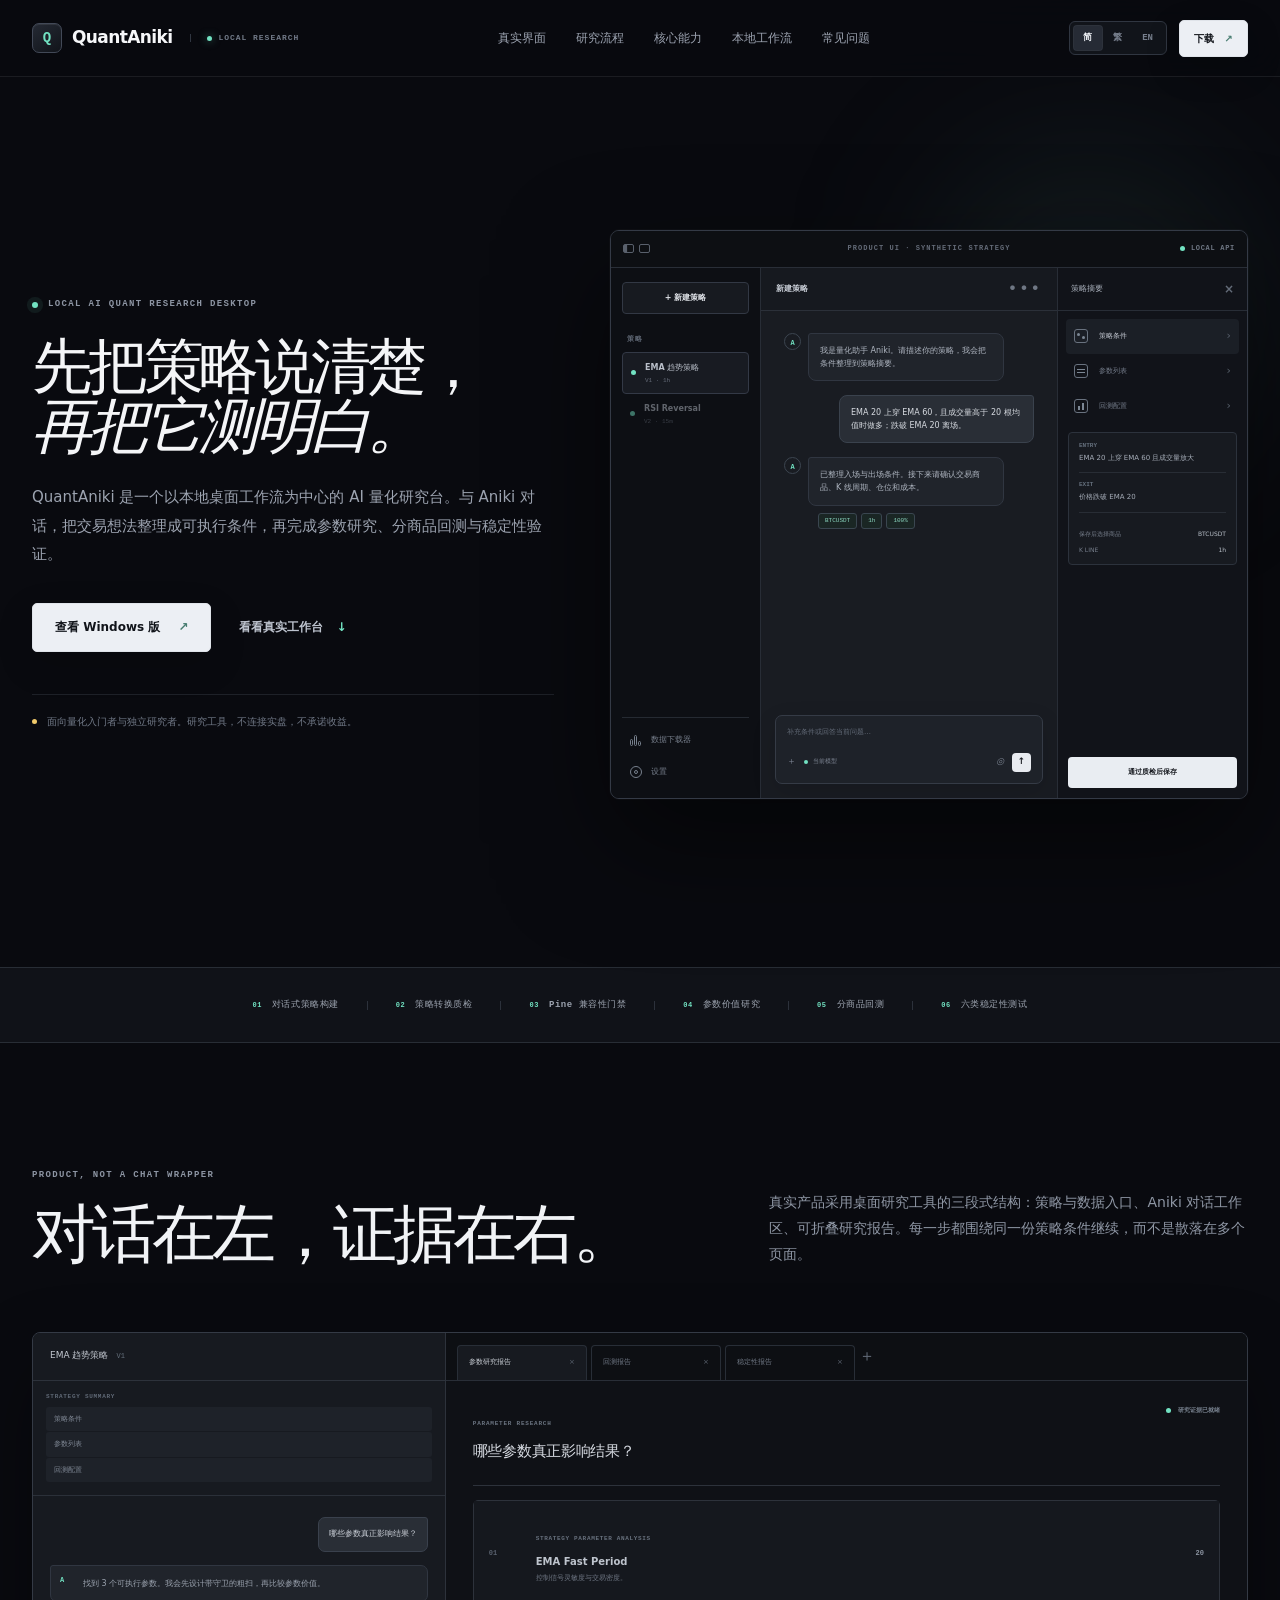
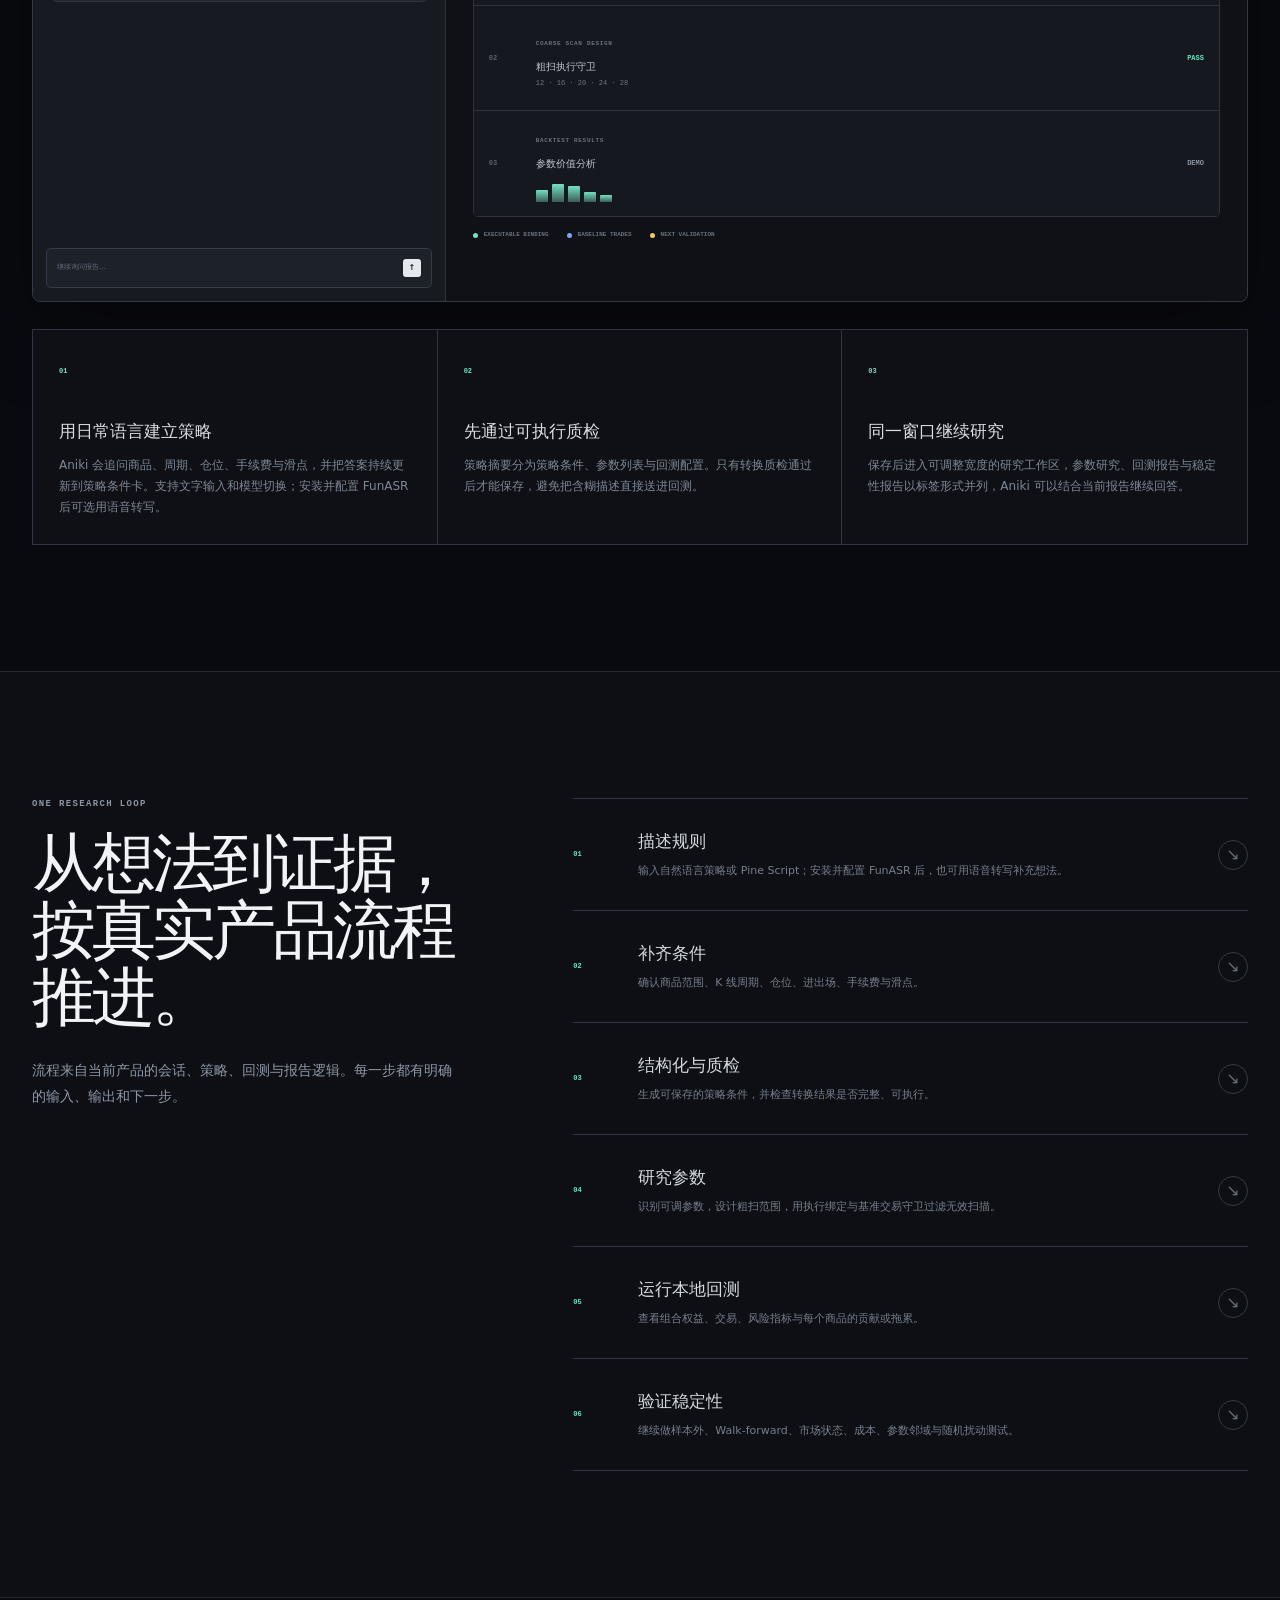
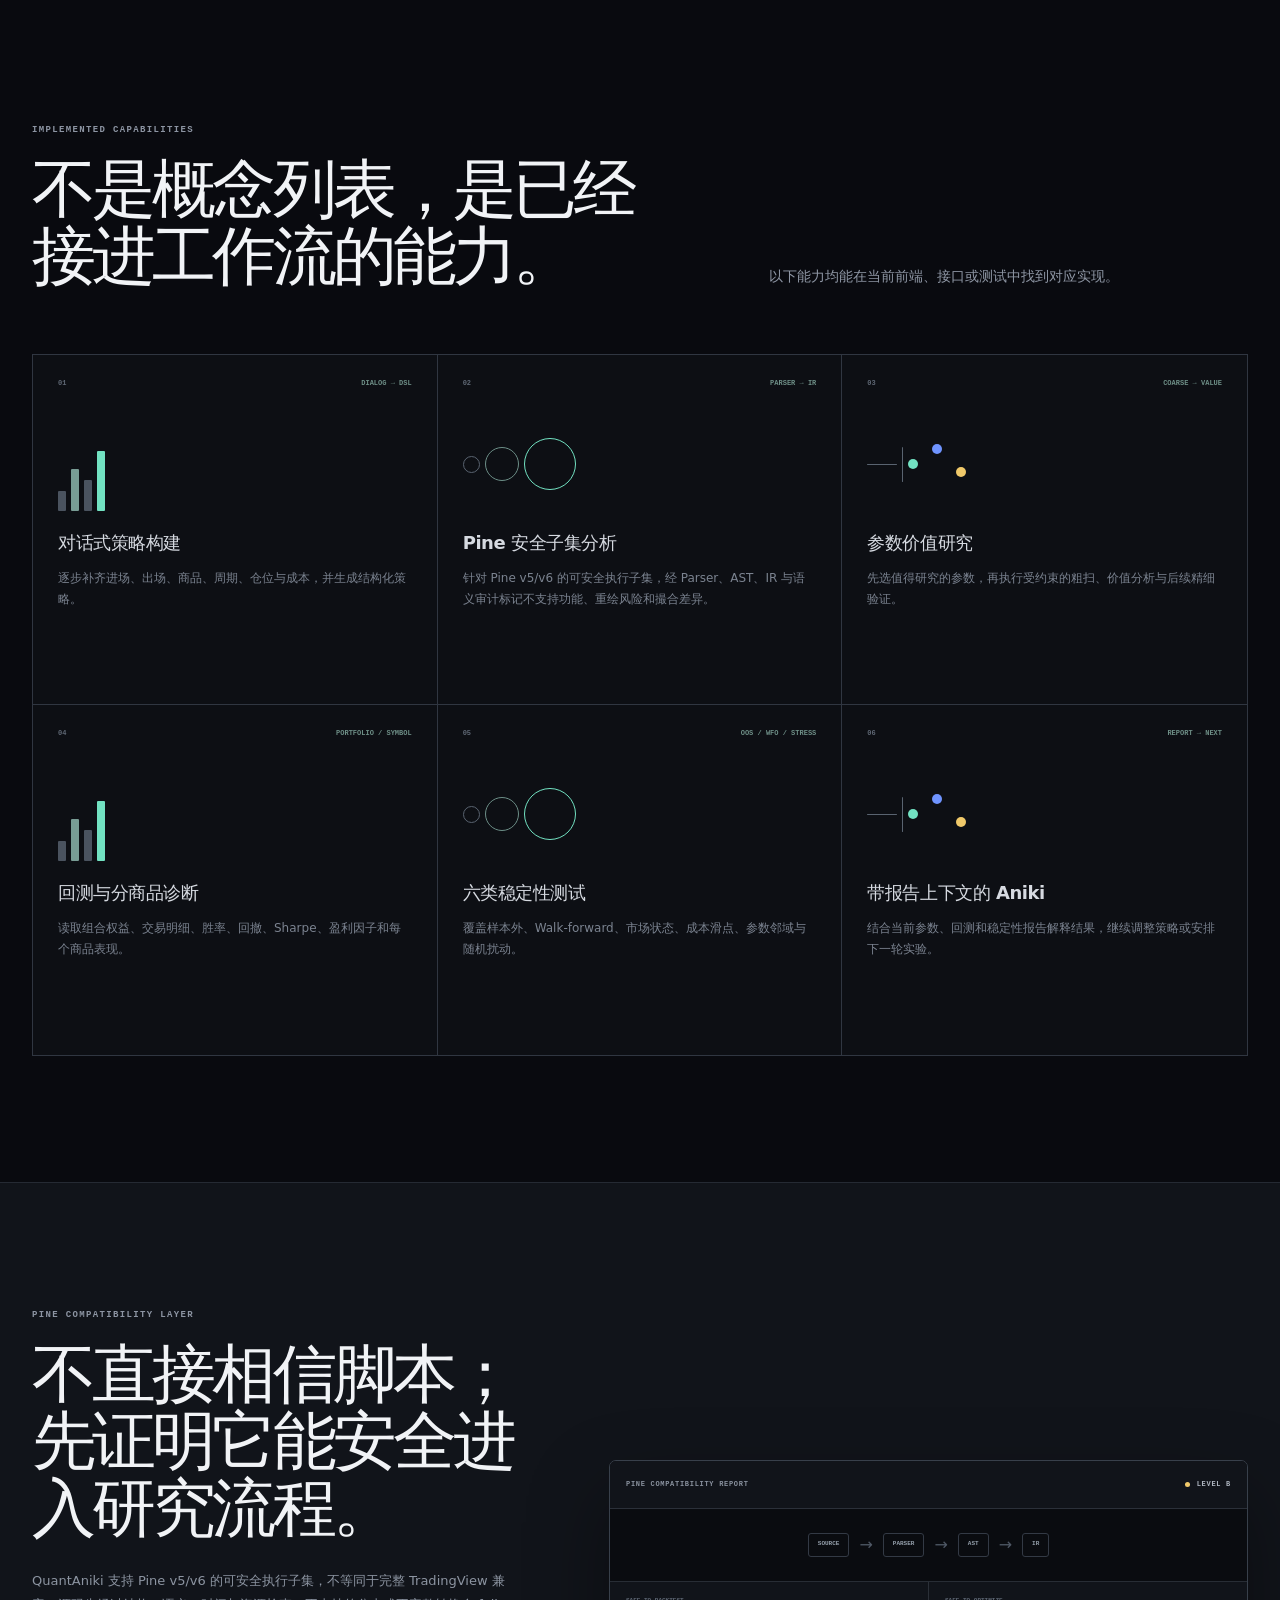
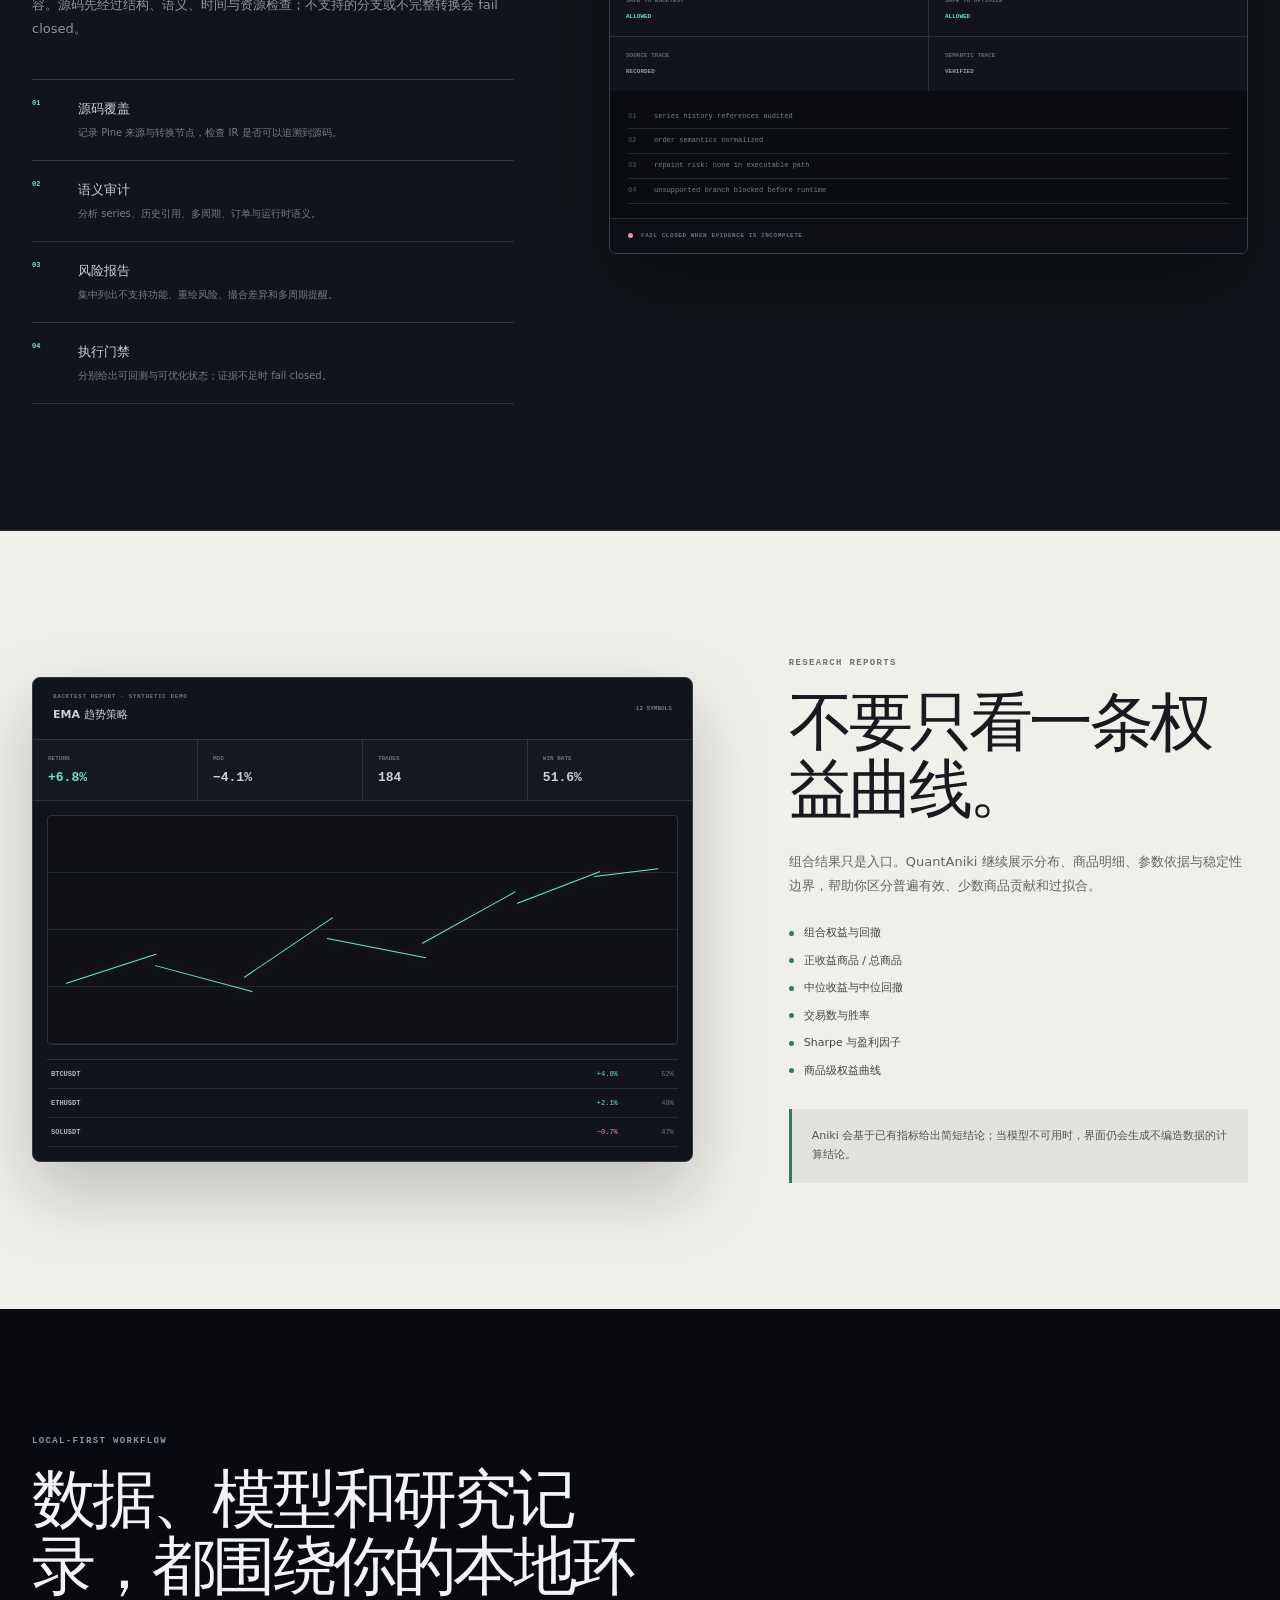
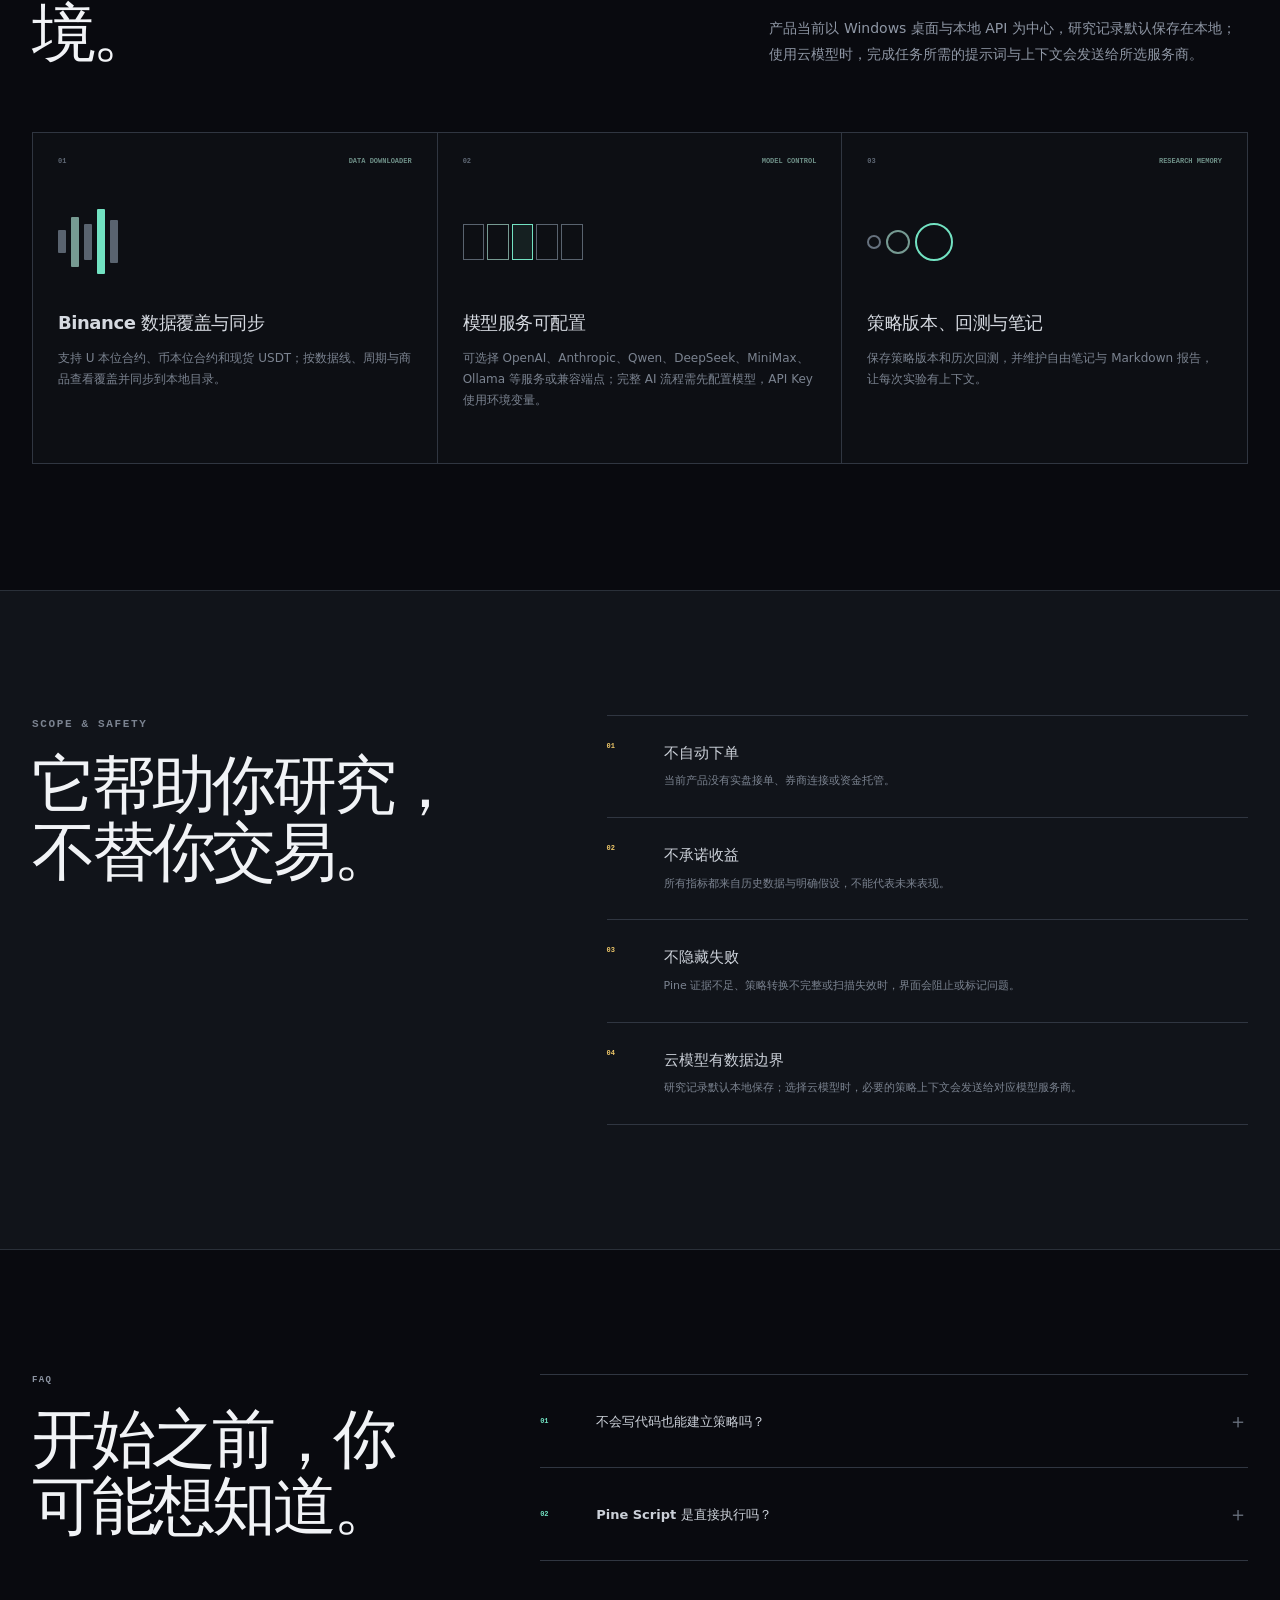
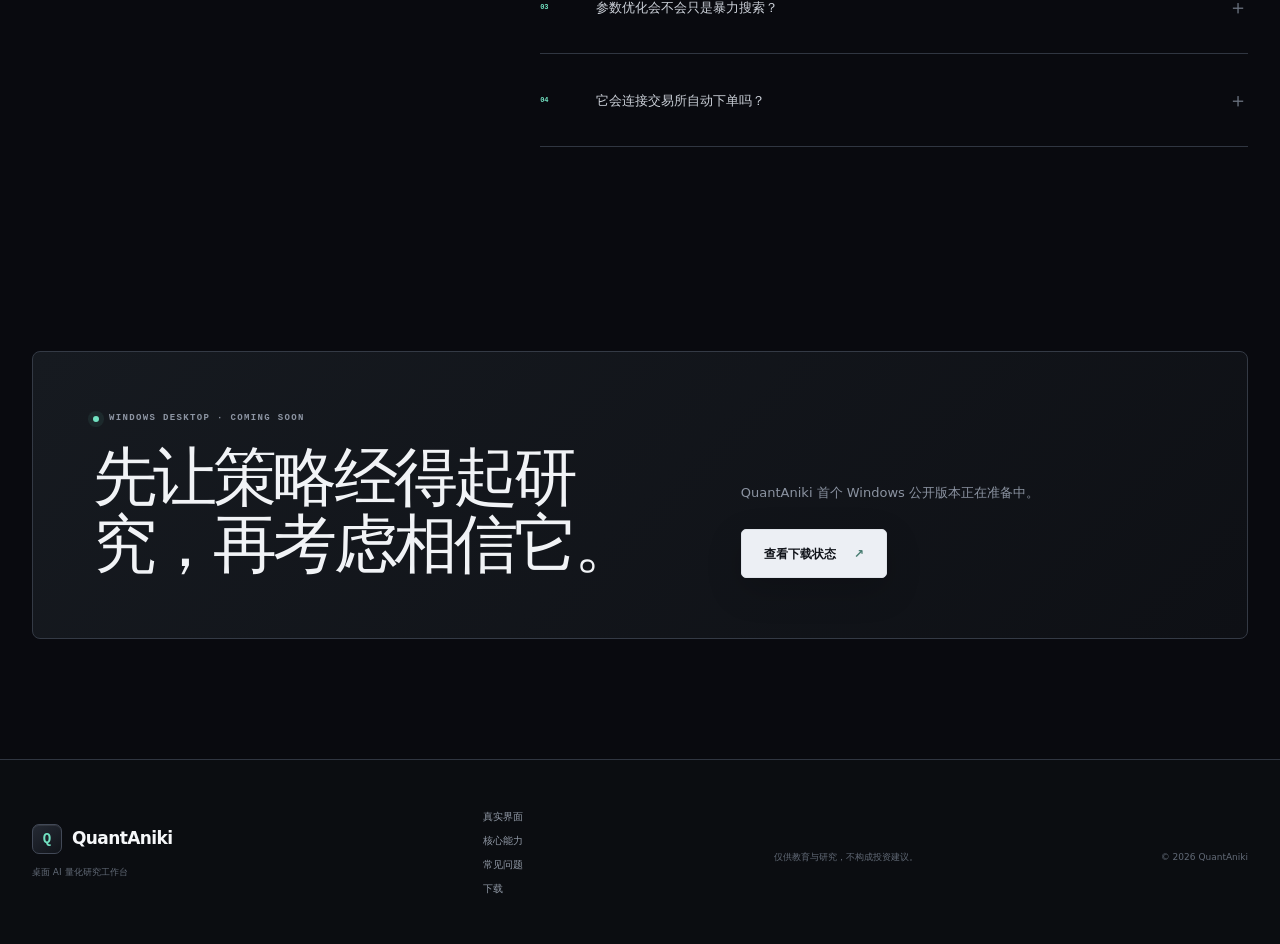
==== commit 4a5d5cee: "Publish product-aligned QuantAniki site" ====
--- a/index.html
+++ b/index.html
@@ -1,4965 +1,2 @@
-<!DOCTYPE html><html lang="zh-CN"><head><meta charSet="utf-8"/><meta name="viewport" content="width=device-width, initial-scale=1"/><link rel="stylesheet" href="/assets/index-DWxCPad5.css" data-rsc-css-href="/assets/index-DWxCPad5.css" data-precedence="vite-rsc/importer-resources"/><title>QuantAniki — 让策略经得起验证</title><meta name="description" content="QuantAniki 是面向量化研究者的策略工作台，帮助你构建策略、分析 Pine Script、运行回测并理解风险。"/><meta property="og:title" content="QuantAniki — 让策略经得起验证"/><meta property="og:description" content="从策略构建、逻辑分析到回测报告，一个更清晰的量化研究循环。"/><meta property="og:site_name" content="QuantAniki"/><meta property="og:type" content="website"/><meta property="og:locale" content="zh_CN"/><meta name="twitter:card" content="summary_large_image"/><meta name="twitter:title" content="QuantAniki — 让策略经得起验证"/><meta name="twitter:description" content="从策略构建、逻辑分析到回测报告，一个更清晰的量化研究循环。"/>
-<style data-vinext-fonts>@font-face {
-  font-family: 'Noto Sans SC';
-  font-style: normal;
-  font-weight: 400;
-  font-display: swap;
-  src: url(C:/Users/xxjin/Desktop/測試/website/.vinext/fonts/noto-sans-sc-241388659032/noto-sans-sc-89709021.woff2) format('woff2');
-  unicode-range: U+1f1e9-1f1f5, U+1f1f7-1f1ff, U+1f21a, U+1f232, U+1f234-1f237, U+1f250-1f251, U+1f300, U+1f302-1f308, U+1f30a-1f311, U+1f315, U+1f319-1f320, U+1f324, U+1f327, U+1f32a, U+1f32c-1f32d, U+1f330-1f357, U+1f359-1f37e;
-}
-@font-face {
-  font-family: 'Noto Sans SC';
-  font-style: normal;
-  font-weight: 400;
-  font-display: swap;
-  src: url(C:/Users/xxjin/Desktop/測試/website/.vinext/fonts/noto-sans-sc-241388659032/noto-sans-sc-872174e5.woff2) format('woff2');
-  unicode-range: U+fee3, U+fef3, U+ff03-ff04, U+ff07, U+ff0a, U+ff17-ff19, U+ff1c-ff1d, U+ff20-ff3a, U+ff3c, U+ff3e-ff5b, U+ff5d, U+ff61-ff65, U+ff67-ff6a, U+ff6c, U+ff6f-ff78, U+ff7a-ff7d, U+ff80-ff84, U+ff86, U+ff89-ff8e, U+ff92, U+ff97-ff9b, U+ff9d-ff9f, U+ffe0-ffe4, U+ffe6, U+ffe9, U+ffeb, U+ffed, U+fffc, U+1f004, U+1f170-1f171, U+1f192-1f195, U+1f198-1f19a, U+1f1e6-1f1e8;
-}
-@font-face {
-  font-family: 'Noto Sans SC';
-  font-style: normal;
-  font-weight: 400;
-  font-display: swap;
-  src: url(C:/Users/xxjin/Desktop/測試/website/.vinext/fonts/noto-sans-sc-241388659032/noto-sans-sc-f385bef7.woff2) format('woff2');
-  unicode-range: U+f0a7, U+f0b2, U+f0b7, U+f0c9, U+f0d8, U+f0da, U+f0dc-f0dd, U+f0e0, U+f0e6, U+f0eb, U+f0fc, U+f101, U+f104-f105, U+f107, U+f10b, U+f11b, U+f14b, U+f18a, U+f193, U+f1d6-f1d7, U+f244, U+f27a, U+f296, U+f2ae, U+f471, U+f4b3, U+f610-f611, U+f880-f881, U+f8ec, U+f8f5, U+f8ff, U+f901, U+f90a, U+f92c-f92d, U+f934, U+f937, U+f941, U+f965, U+f967, U+f969, U+f96b, U+f96f, U+f974, U+f978-f979, U+f97e, U+f981, U+f98a, U+f98e, U+f997, U+f99c, U+f9b2, U+f9b5, U+f9ba, U+f9be, U+f9ca, U+f9d0-f9d1, U+f9dd, U+f9e0-f9e1, U+f9e4, U+f9f7, U+fa00-fa01, U+fa08, U+fa0a, U+fa11, U+fb01-fb02, U+fdfc, U+fe0e, U+fe30-fe31, U+fe33-fe44, U+fe49-fe52, U+fe54-fe57, U+fe59-fe66, U+fe68-fe6b, U+fe8e, U+fe92-fe93, U+feae, U+feb8, U+fecb-fecc, U+fee0;
-}
-@font-face {
-  font-family: 'Noto Sans SC';
-  font-style: normal;
-  font-weight: 400;
-  font-display: swap;
-  src: url(C:/Users/xxjin/Desktop/測試/website/.vinext/fonts/noto-sans-sc-241388659032/noto-sans-sc-eb202dc0.woff2) format('woff2');
-  unicode-range: U+9f83, U+9f85-9f8d, U+9f90-9f91, U+9f94-9f96, U+9f98, U+9f9b-9f9c, U+9f9e, U+9fa0, U+9fa2, U+9ff0-9fff, U+a001, U+a007, U+a025, U+a046-a047, U+a057, U+a072, U+a078-a079, U+a083, U+a085, U+a100, U+a118, U+a132, U+a134, U+a1f4, U+a242, U+a4a6, U+a4aa, U+a4b0-a4b1, U+a4b3, U+a9c1-a9c2, U+ac00-ac01, U+ac04, U+ac08, U+ac10-ac11, U+ac13-ac16, U+ac19, U+ac1c-ac1d, U+ac24, U+ac70-ac71, U+ac74, U+ac77-ac78, U+ac80-ac81, U+ac83, U+ac8c, U+ac90, U+ac9f-aca0, U+aca8-aca9, U+acac, U+acb0, U+acbd, U+acc1, U+acc4, U+ace0-ace1, U+ace4, U+ace8, U+acf3, U+acf5, U+acfc-acfd, U+ad00, U+ad0c, U+ad11, U+ad1c, U+ad34, U+ad50, U+ad64, U+ad6c, U+ad70, U+ad74, U+ad7f, U+ad81, U+ad8c, U+adc0, U+adc8, U+addc, U+ade0, U+adf8-adf9, U+adfc, U+ae00, U+ae08-ae09, U+ae0b, U+ae30, U+ae34, U+ae38, U+ae40, U+ae4a, U+ae4c, U+ae54, U+ae68, U+aebc, U+aed8, U+af2c-af2d;
-}
-@font-face {
-  font-family: 'Noto Sans SC';
-  font-style: normal;
-  font-weight: 400;
-  font-display: swap;
-  src: url(C:/Users/xxjin/Desktop/測試/website/.vinext/fonts/noto-sans-sc-241388659032/noto-sans-sc-dbf8b437.woff2) format('woff2');
-  unicode-range: U+9e30-9e33, U+9e35-9e3b, U+9e3e, U+9e40-9e44, U+9e46-9e4e, U+9e51, U+9e53, U+9e55-9e58, U+9e5a-9e5c, U+9e5e-9e63, U+9e66-9e6e, U+9e71, U+9e73, U+9e75, U+9e78-9e79, U+9e7c-9e7e, U+9e82, U+9e86-9e88, U+9e8b-9e8c, U+9e90-9e91, U+9e93, U+9e95, U+9e97, U+9e9d, U+9ea4-9ea5, U+9ea9-9eaa, U+9eb4-9eb5, U+9eb8-9eba, U+9ebc-9ebf, U+9ec3, U+9ec9, U+9ecd, U+9ed0, U+9ed2-9ed3, U+9ed5-9ed6, U+9ed9, U+9edc-9edd, U+9edf-9ee0, U+9ee2, U+9ee5, U+9ee7-9eea, U+9eef, U+9ef1, U+9ef3-9ef4, U+9ef6, U+9ef9, U+9efb-9efc, U+9efe, U+9f0b, U+9f0d, U+9f10, U+9f14, U+9f17, U+9f19, U+9f22, U+9f29, U+9f2c, U+9f2f, U+9f31, U+9f37, U+9f39, U+9f3d-9f3e, U+9f41, U+9f4a-9f4b, U+9f51-9f52, U+9f61-9f63, U+9f66-9f67, U+9f80-9f81;
-}
-@font-face {
-  font-family: 'Noto Sans SC';
-  font-style: normal;
-  font-weight: 400;
-  font-display: swap;
-  src: url(C:/Users/xxjin/Desktop/測試/website/.vinext/fonts/noto-sans-sc-241388659032/noto-sans-sc-26d833f2.woff2) format('woff2');
-  unicode-range: U+9c82-9c83, U+9c85-9c8c, U+9c8e-9c92, U+9c94-9c9b, U+9c9e-9ca3, U+9ca5-9ca7, U+9ca9, U+9cab, U+9cad-9cae, U+9cb1-9cb7, U+9cb9-9cbd, U+9cbf-9cc0, U+9cc3, U+9cc5-9cc7, U+9cc9-9cd1, U+9cd3-9cda, U+9cdc-9cdd, U+9cdf, U+9ce1-9ce3, U+9ce5, U+9ce9, U+9cee-9cef, U+9cf3-9cf4, U+9cf6, U+9cfc-9cfd, U+9d02, U+9d08-9d09, U+9d12, U+9d1b, U+9d1e, U+9d26, U+9d28, U+9d37, U+9d3b, U+9d3f, U+9d51, U+9d59, U+9d5c-9d5d, U+9d5f-9d61, U+9d6c, U+9d70, U+9d72, U+9d7a, U+9d7e, U+9d84, U+9d89, U+9d8f, U+9d92, U+9daf, U+9db4, U+9db8, U+9dbc, U+9dc4, U+9dc7, U+9dc9, U+9dd7, U+9ddf, U+9df2, U+9df9-9dfa, U+9e0a, U+9e11, U+9e1a, U+9e1e, U+9e20, U+9e22, U+9e28-9e2c, U+9e2e-9e2f;
-}
-@font-face {
-  font-family: 'Noto Sans SC';
-  font-style: normal;
-  font-weight: 400;
-  font-display: swap;
-  src: url(C:/Users/xxjin/Desktop/測試/website/.vinext/fonts/noto-sans-sc-241388659032/noto-sans-sc-5b294bf7.woff2) format('woff2');
-  unicode-range: U+9a80, U+9a83, U+9a85, U+9a88-9a8a, U+9a8d-9a8e, U+9a90, U+9a92-9a93, U+9a95-9a96, U+9a98-9a99, U+9a9b-9aa2, U+9aa5, U+9aa7, U+9aaf-9ab1, U+9ab5-9ab6, U+9ab9-9aba, U+9ac0-9ac4, U+9ac8, U+9acb-9acc, U+9ace-9acf, U+9ad1-9ad2, U+9ad9, U+9adf, U+9ae1, U+9ae3, U+9aea-9aeb, U+9aed-9aef, U+9af4, U+9af9, U+9afb, U+9b03-9b04, U+9b06, U+9b08, U+9b0d, U+9b0f-9b10, U+9b13, U+9b18, U+9b1a, U+9b1f, U+9b22-9b23, U+9b25, U+9b27-9b28, U+9b2a, U+9b2f, U+9b31-9b32, U+9b3b, U+9b43, U+9b46-9b49, U+9b4d-9b4e, U+9b51, U+9b56, U+9b58, U+9b5a, U+9b5c, U+9b5f, U+9b61-9b62, U+9b6f, U+9b77, U+9b80, U+9b88, U+9b8b, U+9b8e, U+9b91, U+9b9f-9ba0, U+9ba8, U+9baa-9bab, U+9bad-9bae, U+9bb0-9bb1, U+9bb8, U+9bc9-9bca, U+9bd3, U+9bd6, U+9bdb, U+9be8, U+9bf0-9bf1, U+9c02, U+9c10, U+9c15, U+9c24, U+9c2d, U+9c32, U+9c39, U+9c3b, U+9c40, U+9c47-9c49, U+9c53, U+9c57, U+9c64, U+9c72, U+9c77-9c78, U+9c7b, U+9c7f-9c80;
-}
-@font-face {
-  font-family: 'Noto Sans SC';
-  font-style: normal;
-  font-weight: 400;
-  font-display: swap;
-  src: url(C:/Users/xxjin/Desktop/測試/website/.vinext/fonts/noto-sans-sc-241388659032/noto-sans-sc-d011b6ff.woff2) format('woff2');
-  unicode-range: U+98dd, U+98e1-98e2, U+98e7-98ea, U+98ec, U+98ee-98ef, U+98f2, U+98f4, U+98fc-98fe, U+9903, U+9905, U+9908, U+990a, U+990c-990d, U+9913-9914, U+9918, U+991a-991b, U+991e, U+9921, U+9928, U+992c, U+992e, U+9935, U+9938-9939, U+993d-993e, U+9945, U+994b-994c, U+9951-9952, U+9954-9955, U+9957, U+995e, U+9963, U+9966-9969, U+996b-996c, U+996f, U+9974-9975, U+9977-9979, U+997d-997e, U+9980-9981, U+9983-9984, U+9987, U+998a-998b, U+998d-9991, U+9993-9995, U+9997-9998, U+99a5, U+99ab, U+99ad-99ae, U+99b1, U+99b3-99b4, U+99bc, U+99bf, U+99c1, U+99c3-99c6, U+99cc, U+99d0, U+99d2, U+99d5, U+99db, U+99dd, U+99e1, U+99ed, U+99f1, U+99ff, U+9a01, U+9a03-9a04, U+9a0e-9a0f, U+9a11-9a13, U+9a19, U+9a1b, U+9a28, U+9a2b, U+9a30, U+9a32, U+9a37, U+9a40, U+9a45, U+9a4a, U+9a4d-9a4e, U+9a52, U+9a55, U+9a57, U+9a5a-9a5b, U+9a5f, U+9a62, U+9a65, U+9a69, U+9a6b, U+9a6e, U+9a75, U+9a77-9a7a, U+9a7d;
-}
-@font-face {
-  font-family: 'Noto Sans SC';
-  font-style: normal;
-  font-weight: 400;
-  font-display: swap;
-  src: url(C:/Users/xxjin/Desktop/測試/website/.vinext/fonts/noto-sans-sc-241388659032/noto-sans-sc-c0877205.woff2) format('woff2');
-  unicode-range: U+975b-975c, U+9763, U+9765-9766, U+976c-976d, U+9773, U+9776, U+977a, U+977c, U+9784-9785, U+978e-978f, U+9791-9792, U+9794-9795, U+9798, U+979a, U+979e, U+97a3, U+97a5-97a6, U+97a8, U+97ab-97ac, U+97ae-97af, U+97b2, U+97b4, U+97c6, U+97cb-97cc, U+97d3, U+97d8, U+97dc, U+97e1, U+97ea-97eb, U+97ee, U+97fb, U+97fe-97ff, U+9801-9803, U+9805-9806, U+9808, U+980c, U+9810-9814, U+9817-9818, U+981e, U+9820-9821, U+9824, U+9828, U+982b-982d, U+9830, U+9834, U+9838-9839, U+983c, U+9846, U+984d-984f, U+9851-9852, U+9854-9855, U+9857-9858, U+985a-985b, U+9862-9863, U+9865, U+9867, U+986b, U+986f-9871, U+9877-9878, U+987c, U+9880, U+9883, U+9885, U+9889, U+988b-988f, U+9893-9895, U+9899-989b, U+989e-989f, U+98a1-98a2, U+98a5-98a7, U+98a9, U+98af, U+98b1, U+98b6, U+98ba, U+98be, U+98c3-98c4, U+98c6-98c8, U+98cf-98d6, U+98da-98db;
-}
-@font-face {
-  font-family: 'Noto Sans SC';
-  font-style: normal;
-  font-weight: 400;
-  font-display: swap;
-  src: url(C:/Users/xxjin/Desktop/測試/website/.vinext/fonts/noto-sans-sc-241388659032/noto-sans-sc-7050bbd1.woff2) format('woff2');
-  unicode-range: U+95c4-95ca, U+95cc-95cd, U+95d4-95d6, U+95d8, U+95e1-95e2, U+95e9, U+95f0-95f1, U+95f3, U+95f6, U+95fc, U+95fe-95ff, U+9602-9604, U+9606-960d, U+960f, U+9611-9613, U+9615-9617, U+9619-961b, U+961d, U+9621, U+9628, U+962f, U+963c-963e, U+9641-9642, U+9649, U+9654, U+965b-965f, U+9661, U+9663, U+9665, U+9667-9668, U+966c, U+9670, U+9672-9674, U+9678, U+967a, U+967d, U+9682, U+9685, U+9688, U+968a, U+968d-968e, U+9695, U+9697-9698, U+969e, U+96a0, U+96a3-96a4, U+96a8, U+96aa, U+96b0-96b1, U+96b3-96b4, U+96b7-96b9, U+96bb-96bd, U+96c9, U+96cb, U+96ce, U+96d1-96d2, U+96d6, U+96d9, U+96db-96dc, U+96de, U+96e0, U+96e3, U+96e9, U+96eb, U+96f0-96f2, U+96f9, U+96ff, U+9701-9702, U+9705, U+9708, U+970a, U+970e-970f, U+9711, U+9719, U+9727, U+972a, U+972d, U+9730, U+973d, U+9742, U+9744, U+9748-9749, U+9750-9751, U+975a;
-}
-@font-face {
-  font-family: 'Noto Sans SC';
-  font-style: normal;
-  font-weight: 400;
-  font-display: swap;
-  src: url(C:/Users/xxjin/Desktop/測試/website/.vinext/fonts/noto-sans-sc-241388659032/noto-sans-sc-029585c2.woff2) format('woff2');
-  unicode-range: U+94f5, U+94f7, U+94f9, U+94fb-94fd, U+94ff, U+9503-9504, U+9506-9507, U+9509-950a, U+950d-950f, U+9511-9518, U+951a-9520, U+9522, U+9528-952d, U+9530-953a, U+953c-953f, U+9543-9546, U+9548-9550, U+9552-9555, U+9557-955b, U+955d-9568, U+956a-956d, U+9570-9574, U+9583, U+9586, U+9589, U+958e-958f, U+9591-9592, U+9594, U+9598-9599, U+959e-95a0, U+95a2-95a6, U+95a8-95b2, U+95b4, U+95b8-95c3;
-}
-@font-face {
-  font-family: 'Noto Sans SC';
-  font-style: normal;
-  font-weight: 400;
-  font-display: swap;
-  src: url(C:/Users/xxjin/Desktop/測試/website/.vinext/fonts/noto-sans-sc-241388659032/noto-sans-sc-e1cd4d1c.woff2) format('woff2');
-  unicode-range: U+941c-942b, U+942d-942e, U+9432-9433, U+9435, U+9438, U+943a, U+943e, U+9444, U+944a, U+9451-9452, U+945a, U+9462-9463, U+9465, U+9470-9487, U+948a-9492, U+9494-9498, U+949a, U+949c-949d, U+94a1, U+94a3-94a4, U+94a8, U+94aa-94ad, U+94af, U+94b2, U+94b4-94ba, U+94bc-94c0, U+94c4, U+94c6-94db, U+94de-94ec, U+94ee-94f1, U+94f3;
-}
-@font-face {
-  font-family: 'Noto Sans SC';
-  font-style: normal;
-  font-weight: 400;
-  font-display: swap;
-  src: url(C:/Users/xxjin/Desktop/測試/website/.vinext/fonts/noto-sans-sc-241388659032/noto-sans-sc-d81f9b58.woff2) format('woff2');
-  unicode-range: U+92ec-92ed, U+92f0, U+92f3, U+92f8, U+92fc, U+9304, U+9306, U+9310, U+9312, U+9315, U+9318, U+931a, U+931e, U+9320-9322, U+9324, U+9326-9329, U+932b-932c, U+932f, U+9331-9332, U+9335-9336, U+933e, U+9340-9341, U+934a-9360, U+9362-9363, U+9365-936b, U+936e, U+9375, U+937e, U+9382, U+938a, U+938c, U+938f, U+9393-9394, U+9396-9397, U+939a, U+93a2, U+93a7, U+93ac-93cd, U+93d0-93d1, U+93d6-93d8, U+93de-93df, U+93e1-93e2, U+93e4, U+93f8, U+93fb, U+93fd, U+940e-941a;
-}
-@font-face {
-  font-family: 'Noto Sans SC';
-  font-style: normal;
-  font-weight: 400;
-  font-display: swap;
-  src: url(C:/Users/xxjin/Desktop/測試/website/.vinext/fonts/noto-sans-sc-241388659032/noto-sans-sc-b8b2d6b7.woff2) format('woff2');
-  unicode-range: U+9163-9164, U+9169, U+9170, U+9172, U+9174, U+9179-917a, U+917d-917e, U+9182-9183, U+9185, U+918c-918d, U+9190-9191, U+919a, U+919c, U+91a1-91a4, U+91a8, U+91aa-91af, U+91b4-91b5, U+91b8, U+91ba, U+91be, U+91c0-91c1, U+91c6, U+91c8, U+91cb, U+91d0, U+91d2, U+91d7-91d8, U+91dd, U+91e3, U+91e6-91e7, U+91ed, U+91f0, U+91f5, U+91f9, U+9200, U+9205, U+9207-920a, U+920d-920e, U+9210, U+9214-9215, U+921c, U+921e, U+9221, U+9223-9227, U+9229-922a, U+922d, U+9234-9235, U+9237, U+9239-923a, U+923c-9240, U+9244-9246, U+9249, U+924e-924f, U+9251, U+9253, U+9257, U+925b, U+925e, U+9262, U+9264-9266, U+9268, U+926c, U+926f, U+9271, U+927b, U+927e, U+9280, U+9283, U+9285-928a, U+928e, U+9291, U+9293, U+9296, U+9298, U+929c-929d, U+92a8, U+92ab-92ae, U+92b3, U+92b6-92b7, U+92b9, U+92c1, U+92c5-92c6, U+92c8, U+92cc, U+92d0, U+92d2, U+92e4, U+92ea;
-}
-@font-face {
-  font-family: 'Noto Sans SC';
-  font-style: normal;
-  font-weight: 400;
-  font-display: swap;
-  src: url(C:/Users/xxjin/Desktop/測試/website/.vinext/fonts/noto-sans-sc-241388659032/noto-sans-sc-97d54302.woff2) format('woff2');
-  unicode-range: U+9004, U+900b, U+9011, U+9015-9016, U+901e, U+9021, U+9026, U+902d, U+902f, U+9031, U+9035-9036, U+9039-903a, U+9041, U+9044-9046, U+904a, U+904f-9052, U+9054-9055, U+9058-9059, U+905b-905e, U+9060-9062, U+9068-9069, U+906f, U+9072, U+9074, U+9076-907a, U+907c-907d, U+9081, U+9083, U+9085, U+9087-908b, U+908f, U+9095, U+9097, U+9099-909b, U+909d, U+90a0-90a1, U+90a8-90a9, U+90ac, U+90b0, U+90b2-90b4, U+90b6, U+90b8, U+90ba, U+90bd-90be, U+90c3-90c5, U+90c7-90c8, U+90cf-90d0, U+90d3, U+90d5, U+90d7, U+90da-90dc, U+90de, U+90e2, U+90e4, U+90e6-90e7, U+90ea-90eb, U+90ef, U+90f4-90f5, U+90f7, U+90fe-9100, U+9104, U+9109, U+910c, U+9112, U+9114-9115, U+9118, U+911c, U+911e, U+9120, U+9122-9123, U+9127, U+912d, U+912f-9132, U+9139-913a, U+9143, U+9146, U+9149-914a, U+914c, U+914e-9150, U+9154, U+9157, U+915a, U+915d-915e, U+9161-9162;
-}
-@font-face {
-  font-family: 'Noto Sans SC';
-  font-style: normal;
-  font-weight: 400;
-  font-display: swap;
-  src: url(C:/Users/xxjin/Desktop/測試/website/.vinext/fonts/noto-sans-sc-241388659032/noto-sans-sc-f351b5e0.woff2) format('woff2');
-  unicode-range: U+8e41-8e42, U+8e47, U+8e49-8e4b, U+8e50-8e53, U+8e59-8e5a, U+8e5f-8e60, U+8e64, U+8e69, U+8e6c, U+8e70, U+8e74, U+8e76, U+8e7a-8e7c, U+8e7f, U+8e84-8e85, U+8e87, U+8e89, U+8e8b, U+8e8d, U+8e8f-8e90, U+8e94, U+8e99, U+8e9c, U+8e9e, U+8eaa, U+8eac, U+8eb0, U+8eb6, U+8ec0, U+8ec6, U+8eca-8ece, U+8ed2, U+8eda, U+8edf, U+8ee2, U+8eeb, U+8ef8, U+8efb-8efe, U+8f03, U+8f09, U+8f0b, U+8f12-8f15, U+8f1b, U+8f1d, U+8f1f, U+8f29-8f2a, U+8f2f, U+8f36, U+8f38, U+8f3b, U+8f3e-8f3f, U+8f44-8f45, U+8f49, U+8f4d-8f4e, U+8f5f, U+8f6b, U+8f6d, U+8f71-8f73, U+8f75-8f76, U+8f78-8f7a, U+8f7c, U+8f7e, U+8f81-8f82, U+8f84, U+8f87, U+8f8a-8f8b, U+8f8d-8f8f, U+8f94-8f95, U+8f97-8f9a, U+8fa6, U+8fad-8faf, U+8fb2, U+8fb5-8fb7, U+8fba-8fbc, U+8fbf, U+8fc2, U+8fcb, U+8fcd, U+8fd3, U+8fd5, U+8fd7, U+8fda, U+8fe2-8fe5, U+8fe8-8fe9, U+8fee, U+8ff3-8ff4, U+8ff8, U+8ffa;
-}
-@font-face {
-  font-family: 'Noto Sans SC';
-  font-style: normal;
-  font-weight: 400;
-  font-display: swap;
-  src: url(C:/Users/xxjin/Desktop/測試/website/.vinext/fonts/noto-sans-sc-241388659032/noto-sans-sc-1dbbfe68.woff2) format('woff2');
-  unicode-range: U+8cbd, U+8cbf-8cc4, U+8cc7-8cc8, U+8cca, U+8ccd, U+8cd1, U+8cd3, U+8cdb-8cdc, U+8cde, U+8ce0, U+8ce2-8ce4, U+8ce6-8ce8, U+8cea, U+8ced, U+8cf4, U+8cf8, U+8cfa, U+8cfc-8cfd, U+8d04-8d05, U+8d07-8d08, U+8d0a, U+8d0d, U+8d0f, U+8d13-8d14, U+8d16, U+8d1b, U+8d20, U+8d30, U+8d32-8d33, U+8d36, U+8d3b, U+8d3d, U+8d40, U+8d42-8d43, U+8d45-8d46, U+8d48-8d4a, U+8d4d, U+8d51, U+8d53, U+8d55, U+8d59, U+8d5c-8d5d, U+8d5f, U+8d61, U+8d66-8d67, U+8d6a, U+8d6d, U+8d71, U+8d73, U+8d84, U+8d90-8d91, U+8d94-8d95, U+8d99, U+8da8, U+8daf, U+8db1, U+8db5, U+8db8, U+8dba, U+8dbc, U+8dbf, U+8dc2, U+8dc4, U+8dc6, U+8dcb, U+8dce-8dcf, U+8dd6-8dd7, U+8dda-8ddb, U+8dde, U+8de1, U+8de3-8de4, U+8de9, U+8deb-8dec, U+8df0-8df1, U+8df6-8dfd, U+8e05, U+8e07, U+8e09-8e0a, U+8e0c, U+8e0e, U+8e10, U+8e14, U+8e1d-8e1f, U+8e23, U+8e26, U+8e2b-8e31, U+8e34-8e35, U+8e39-8e3a, U+8e3d, U+8e40;
-}
-@font-face {
-  font-family: 'Noto Sans SC';
-  font-style: normal;
-  font-weight: 400;
-  font-display: swap;
-  src: url(C:/Users/xxjin/Desktop/測試/website/.vinext/fonts/noto-sans-sc-241388659032/noto-sans-sc-e3ccf881.woff2) format('woff2');
-  unicode-range: U+8b80, U+8b83, U+8b8a, U+8b8c, U+8b90, U+8b93, U+8b99-8b9a, U+8ba0, U+8ba3, U+8ba5-8ba7, U+8baa-8bac, U+8bb4-8bb5, U+8bb7, U+8bb9, U+8bc2-8bc3, U+8bc5, U+8bcb-8bcc, U+8bce-8bd0, U+8bd2-8bd4, U+8bd6, U+8bd8-8bd9, U+8bdc, U+8bdf, U+8be3-8be4, U+8be7-8be9, U+8beb-8bec, U+8bee, U+8bf0, U+8bf2-8bf3, U+8bf6, U+8bf9, U+8bfc-8bfd, U+8bff-8c00, U+8c02, U+8c04, U+8c06-8c07, U+8c0c, U+8c0f, U+8c11-8c12, U+8c14-8c1b, U+8c1d-8c21, U+8c24-8c25, U+8c27, U+8c2a-8c2c, U+8c2e-8c30, U+8c32-8c36, U+8c3f, U+8c47-8c4c, U+8c4e-8c50, U+8c54-8c56, U+8c62, U+8c68, U+8c6c, U+8c73, U+8c78, U+8c7a, U+8c82, U+8c85, U+8c89-8c8a, U+8c8d-8c8e, U+8c90, U+8c93-8c94, U+8c98, U+8c9d-8c9e, U+8ca0-8ca2, U+8ca7-8cac, U+8caf-8cb0, U+8cb3-8cb4, U+8cb6-8cb9, U+8cbb-8cbc;
-}
-@font-face {
-  font-family: 'Noto Sans SC';
-  font-style: normal;
-  font-weight: 400;
-  font-display: swap;
-  src: url(C:/Users/xxjin/Desktop/測試/website/.vinext/fonts/noto-sans-sc-241388659032/noto-sans-sc-263a8925.woff2) format('woff2');
-  unicode-range: U+8a15-8a18, U+8a1a-8a1b, U+8a1d, U+8a1f, U+8a22-8a23, U+8a25, U+8a2b, U+8a2d, U+8a31, U+8a33-8a34, U+8a36-8a38, U+8a3a, U+8a3c, U+8a3e, U+8a40-8a41, U+8a46, U+8a48, U+8a50, U+8a52, U+8a54-8a55, U+8a58, U+8a5b, U+8a5d-8a63, U+8a66, U+8a69-8a6b, U+8a6d-8a6e, U+8a70, U+8a72-8a73, U+8a7a, U+8a85, U+8a87, U+8a8a, U+8a8c-8a8d, U+8a90-8a92, U+8a95, U+8a98, U+8aa0-8aa1, U+8aa3-8aa6, U+8aa8-8aa9, U+8aac-8aae, U+8ab0, U+8ab2, U+8ab8-8ab9, U+8abc, U+8abe-8abf, U+8ac7, U+8acf, U+8ad2, U+8ad6-8ad7, U+8adb-8adc, U+8adf, U+8ae1, U+8ae6-8ae8, U+8aeb, U+8aed-8aee, U+8af1, U+8af3-8af4, U+8af7-8af8, U+8afa, U+8afe, U+8b00-8b02, U+8b07, U+8b0a, U+8b0c, U+8b0e, U+8b10, U+8b17, U+8b19, U+8b1b, U+8b1d, U+8b20-8b21, U+8b26, U+8b28, U+8b2c, U+8b33, U+8b39, U+8b3e-8b3f, U+8b41, U+8b45, U+8b49, U+8b4c, U+8b4f, U+8b57-8b58, U+8b5a, U+8b5c, U+8b5e, U+8b60, U+8b6c, U+8b6f-8b70, U+8b72, U+8b74, U+8b77, U+8b7d;
-}
-@font-face {
-  font-family: 'Noto Sans SC';
-  font-style: normal;
-  font-weight: 400;
-  font-display: swap;
-  src: url(C:/Users/xxjin/Desktop/測試/website/.vinext/fonts/noto-sans-sc-241388659032/noto-sans-sc-1081e6e8.woff2) format('woff2');
-  unicode-range: U+8882, U+8884-8886, U+8888, U+888f, U+8892-8893, U+889b, U+88a2, U+88a4, U+88a6, U+88a8, U+88aa, U+88ae, U+88b1, U+88b4, U+88b7, U+88bc, U+88c0, U+88c6-88c9, U+88ce-88cf, U+88d1-88d3, U+88d8, U+88db-88dd, U+88df, U+88e1-88e3, U+88e5, U+88e8, U+88ec, U+88f0-88f1, U+88f3-88f4, U+88fc-88fe, U+8900, U+8902, U+8906-8907, U+8909-890c, U+8912-8915, U+8918-891b, U+8921, U+8925, U+892b, U+8930, U+8932, U+8934, U+8936, U+893b, U+893d, U+8941, U+894c, U+8955-8956, U+8959, U+895c, U+895e-8960, U+8966, U+896a, U+896c, U+896f-8970, U+8972, U+897b, U+897e, U+8980, U+8983, U+8985, U+8987-8988, U+898c, U+898f, U+8993, U+8997, U+899a, U+89a1, U+89a7, U+89a9-89aa, U+89b2-89b3, U+89b7, U+89c0, U+89c7, U+89ca-89cc, U+89ce-89d1, U+89d6, U+89da, U+89dc, U+89de, U+89e5, U+89e7, U+89eb, U+89ef, U+89f1, U+89f3-89f4, U+89f8, U+89ff, U+8a01-8a03, U+8a07-8a0a, U+8a0e-8a0f, U+8a13;
-}
-@font-face {
-  font-family: 'Noto Sans SC';
-  font-style: normal;
-  font-weight: 400;
-  font-display: swap;
-  src: url(C:/Users/xxjin/Desktop/測試/website/.vinext/fonts/noto-sans-sc-241388659032/noto-sans-sc-f04109b5.woff2) format('woff2');
-  unicode-range: U+86f4, U+86f8-86f9, U+86fb, U+86fe, U+8703, U+8706-870a, U+870d, U+8711-8713, U+871a, U+871e, U+8722-8723, U+8725, U+8729, U+872e, U+8731, U+8734, U+8737, U+873a-873b, U+873e-8740, U+8742, U+8747-8748, U+8753, U+8755, U+8757-8758, U+875d, U+875f, U+8762-8766, U+8768, U+876e, U+8770, U+8772, U+8775, U+8778, U+877b-877e, U+8782, U+8785, U+8788, U+878b, U+8793, U+8797, U+879a, U+879e-87a0, U+87a2-87a3, U+87a8, U+87ab-87ad, U+87af, U+87b3, U+87b5, U+87bd, U+87c0, U+87c4, U+87c6, U+87ca-87cb, U+87d1-87d2, U+87db-87dc, U+87de, U+87e0, U+87e5, U+87ea, U+87ec, U+87ee, U+87f2-87f3, U+87fb, U+87fd-87fe, U+8802-8803, U+8805, U+880a-880b, U+880d, U+8813-8816, U+8819, U+881b, U+881f, U+8821, U+8823, U+8831-8832, U+8835-8836, U+8839, U+883b-883c, U+8844, U+8846, U+884a, U+884e, U+8852-8853, U+8855, U+8859, U+885b, U+885d-885e, U+8862, U+8864, U+8869-886a, U+886e-886f, U+8872, U+8879, U+887d-887f;
-}
-@font-face {
-  font-family: 'Noto Sans SC';
-  font-style: normal;
-  font-weight: 400;
-  font-display: swap;
-  src: url(C:/Users/xxjin/Desktop/測試/website/.vinext/fonts/noto-sans-sc-241388659032/noto-sans-sc-012abd8d.woff2) format('woff2');
-  unicode-range: U+8548, U+854e, U+8553, U+8556-8557, U+8559, U+855e, U+8561, U+8564-8565, U+8568-856a, U+856d, U+856f-8570, U+8572, U+8576, U+8579-857b, U+8580, U+8585-8586, U+8588, U+858a, U+858f, U+8591, U+8594, U+8599, U+859c, U+85a2, U+85a4, U+85a6, U+85a8-85a9, U+85ab-85ac, U+85ae, U+85b7-85b9, U+85be, U+85c1, U+85c7, U+85cd, U+85d0, U+85d3, U+85d5, U+85dc-85dd, U+85df-85e0, U+85e5-85e6, U+85e8-85ea, U+85f4, U+85f9, U+85fe-85ff, U+8602, U+8605-8607, U+860a-860b, U+8616, U+8618, U+861a, U+8627, U+8629, U+862d, U+8638, U+863c, U+863f, U+864d, U+864f, U+8652-8655, U+865b-865c, U+865f, U+8662, U+8667, U+866c, U+866e, U+8671, U+8675, U+867a-867c, U+867f, U+868b, U+868d, U+8693, U+869c-869d, U+86a1, U+86a3-86a4, U+86a7-86a9, U+86ac, U+86af-86b1, U+86b4-86b6, U+86ba, U+86c0, U+86c4, U+86c6, U+86c9-86ca, U+86cd-86d1, U+86d4, U+86d8, U+86de-86df, U+86e4, U+86e6, U+86e9, U+86ed, U+86ef-86f3;
-}
-@font-face {
-  font-family: 'Noto Sans SC';
-  font-style: normal;
-  font-weight: 400;
-  font-display: swap;
-  src: url(C:/Users/xxjin/Desktop/測試/website/.vinext/fonts/noto-sans-sc-241388659032/noto-sans-sc-7f246ec9.woff2) format('woff2');
-  unicode-range: U+83c5, U+83c8-83c9, U+83cb, U+83d1, U+83d3-83d6, U+83d8, U+83db, U+83dd, U+83df, U+83e1, U+83e5, U+83ea-83eb, U+83f0, U+83f4, U+83f8-83f9, U+83fb, U+83fd, U+83ff, U+8401, U+8406, U+840a-840b, U+840f, U+8411, U+8418, U+841c, U+8420, U+8422-8424, U+8426, U+8429, U+842c, U+8438-8439, U+843b-843c, U+843f, U+8446-8447, U+8449, U+844e, U+8451-8452, U+8456, U+8459-845a, U+845c, U+8462, U+8466, U+846d, U+846f-8470, U+8473, U+8476-8478, U+847a, U+847d, U+8484-8485, U+8487, U+8489, U+848c, U+848e, U+8490, U+8493-8494, U+8497, U+849b, U+849e-849f, U+84a1, U+84a5, U+84a8, U+84af, U+84b4, U+84b9-84bf, U+84c1-84c2, U+84c5-84c7, U+84ca-84cb, U+84cd, U+84d0-84d1, U+84d3, U+84d6, U+84df-84e0, U+84e2-84e3, U+84e5-84e7, U+84ee, U+84f3, U+84f6, U+84fa, U+84fc, U+84ff-8500, U+850c, U+8511, U+8514-8515, U+8517-8518, U+851f, U+8523, U+8525-8526, U+8529, U+852b, U+852d, U+8532, U+8534-8535, U+8538-853a, U+853c, U+8543, U+8545;
-}
-@font-face {
-  font-family: 'Noto Sans SC';
-  font-style: normal;
-  font-weight: 400;
-  font-display: swap;
-  src: url(C:/Users/xxjin/Desktop/測試/website/.vinext/fonts/noto-sans-sc-241388659032/noto-sans-sc-7b737b1b.woff2) format('woff2');
-  unicode-range: U+82bc, U+82be, U+82c0-82c2, U+82c4-82c8, U+82ca-82cc, U+82ce, U+82d0, U+82d2-82d3, U+82d5-82d6, U+82d8-82d9, U+82dc-82de, U+82e0-82e4, U+82e7, U+82e9-82eb, U+82ed-82ee, U+82f3-82f4, U+82f7-82f8, U+82fa-8301, U+8306-8308, U+830c-830d, U+830f, U+8311, U+8313-8315, U+8318, U+831a-831b, U+831d, U+8324, U+8327, U+832a, U+832c-832d, U+832f, U+8331-8334, U+833a-833c, U+8340, U+8343-8345, U+8347-8348, U+834a, U+834c, U+834f, U+8351, U+8356, U+8358-835c, U+835e, U+8360, U+8364-8366, U+8368-836a, U+836c-836e, U+8373, U+8378, U+837b-837d, U+837f-8380, U+8382, U+8388, U+838a-838b, U+8392, U+8394, U+8396, U+8398-8399, U+839b-839c, U+83a0, U+83a2-83a3, U+83a8-83aa, U+83ae-83b0, U+83b3-83b4, U+83b6, U+83b8, U+83ba, U+83bc-83bd, U+83bf-83c0, U+83c2;
-}
-@font-face {
-  font-family: 'Noto Sans SC';
-  font-style: normal;
-  font-weight: 400;
-  font-display: swap;
-  src: url(C:/Users/xxjin/Desktop/測試/website/.vinext/fonts/noto-sans-sc-241388659032/noto-sans-sc-1dbca8d2.woff2) format('woff2');
-  unicode-range: U+8166-8169, U+816b, U+816d, U+8171, U+8173-8174, U+8178, U+817c-817d, U+8182, U+8188, U+8191, U+8198-819b, U+81a0, U+81a3, U+81a5-81a6, U+81a9, U+81b6, U+81ba-81bb, U+81bd, U+81bf, U+81c1, U+81c3, U+81c6, U+81c9-81ca, U+81cc-81cd, U+81d1, U+81d3-81d4, U+81d8, U+81db-81dc, U+81de-81df, U+81e5, U+81e7-81e9, U+81eb-81ec, U+81ee-81ef, U+81f5, U+81f8, U+81fa, U+81fc, U+81fe, U+8200-8202, U+8204, U+8208-820a, U+820e-8210, U+8216-8218, U+821b-821c, U+8221-8224, U+8226-8228, U+822b, U+822d, U+822f, U+8232-8234, U+8237-8238, U+823a-823b, U+823e, U+8244, U+8249, U+824b, U+824f, U+8259-825a, U+825f, U+8266, U+8268, U+826e, U+8271, U+8276-8279, U+827d, U+827f, U+8283-8284, U+8288-828a, U+828d-8291, U+8293-8294, U+8296-8298, U+829f-82a1, U+82a3-82a4, U+82a7-82ab, U+82ae, U+82b0, U+82b2, U+82b4-82b6;
-}
-@font-face {
-  font-family: 'Noto Sans SC';
-  font-style: normal;
-  font-weight: 400;
-  font-display: swap;
-  src: url(C:/Users/xxjin/Desktop/測試/website/.vinext/fonts/noto-sans-sc-241388659032/noto-sans-sc-50988138.woff2) format('woff2');
-  unicode-range: U+8016, U+8018-8019, U+801c, U+801e, U+8026-802a, U+8031, U+8034-8035, U+8037, U+8043, U+804b, U+804d, U+8052, U+8056, U+8059, U+805e, U+8061, U+8068-8069, U+806e-8074, U+8076-8078, U+807c-8080, U+8082, U+8084-8085, U+8088, U+808f, U+8093, U+809c, U+809f, U+80ab, U+80ad-80ae, U+80b1, U+80b6-80b8, U+80bc-80bd, U+80c2, U+80c4, U+80ca, U+80cd, U+80d1, U+80d4, U+80d7, U+80d9-80db, U+80dd, U+80e0, U+80e4-80e5, U+80e7-80ed, U+80ef-80f1, U+80f3-80f4, U+80fc, U+8101, U+8104-8105, U+8107-8108, U+810c-810e, U+8112-8115, U+8117-8119, U+811b-811f, U+8121-8130, U+8132-8134, U+8137, U+8139, U+813f-8140, U+8142, U+8146, U+8148, U+814d-814e, U+8151, U+8153, U+8158-815a, U+815e, U+8160;
-}
-@font-face {
-  font-family: 'Noto Sans SC';
-  font-style: normal;
-  font-weight: 400;
-  font-display: swap;
-  src: url(C:/Users/xxjin/Desktop/測試/website/.vinext/fonts/noto-sans-sc-241388659032/noto-sans-sc-85e29ce6.woff2) format('woff2');
-  unicode-range: U+7ef0-7ef2, U+7ef6, U+7efa-7efb, U+7efe, U+7f01-7f04, U+7f08, U+7f0a-7f12, U+7f17, U+7f19, U+7f1b-7f1c, U+7f1f, U+7f21-7f23, U+7f25-7f28, U+7f2a-7f33, U+7f35-7f37, U+7f3d, U+7f42, U+7f44-7f45, U+7f4c-7f4d, U+7f52, U+7f54, U+7f58-7f59, U+7f5d, U+7f5f-7f61, U+7f63, U+7f65, U+7f68, U+7f70-7f71, U+7f73-7f75, U+7f77, U+7f79, U+7f7d-7f7e, U+7f85-7f86, U+7f88-7f89, U+7f8b-7f8c, U+7f90-7f91, U+7f94-7f96, U+7f98-7f9b, U+7f9d, U+7f9f, U+7fa3, U+7fa7-7fa9, U+7fac-7fb2, U+7fb4, U+7fb6, U+7fb8, U+7fbc, U+7fbf-7fc0, U+7fc3, U+7fca, U+7fcc, U+7fce, U+7fd2, U+7fd5, U+7fd9-7fdb, U+7fdf, U+7fe3, U+7fe5-7fe7, U+7fe9, U+7feb-7fec, U+7fee-7fef, U+7ff1, U+7ff3-7ff4, U+7ff9-7ffa, U+7ffe, U+8004, U+8006, U+800b, U+800e, U+8011-8012, U+8014;
-}
-@font-face {
-  font-family: 'Noto Sans SC';
-  font-style: normal;
-  font-weight: 400;
-  font-display: swap;
-  src: url(C:/Users/xxjin/Desktop/測試/website/.vinext/fonts/noto-sans-sc-241388659032/noto-sans-sc-2f25561e.woff2) format('woff2');
-  unicode-range: U+7dd2, U+7dd4, U+7dd6-7dd8, U+7dda-7de0, U+7de2-7de6, U+7de8-7ded, U+7def, U+7df1-7df5, U+7df7, U+7df9, U+7dfb-7dfc, U+7dfe-7e02, U+7e04, U+7e08-7e0b, U+7e12, U+7e1b, U+7e1e, U+7e20, U+7e22-7e23, U+7e26, U+7e29, U+7e2b, U+7e2e-7e2f, U+7e31, U+7e37, U+7e39-7e3e, U+7e40, U+7e43-7e44, U+7e46-7e47, U+7e4a-7e4b, U+7e4d-7e4e, U+7e51, U+7e54-7e56, U+7e58-7e5b, U+7e5d-7e5e, U+7e61, U+7e66-7e67, U+7e69-7e6b, U+7e6d, U+7e70, U+7e73, U+7e77, U+7e79, U+7e7b-7e7d, U+7e81-7e82, U+7e8c-7e8d, U+7e8f, U+7e92-7e94, U+7e96, U+7e98, U+7e9a-7e9c, U+7e9e-7e9f, U+7ea1, U+7ea3, U+7ea5, U+7ea8-7ea9, U+7eab, U+7ead-7eae, U+7eb0, U+7ebb, U+7ebe, U+7ec0-7ec2, U+7ec9, U+7ecb-7ecc, U+7ed0, U+7ed4, U+7ed7, U+7edb, U+7ee0-7ee2, U+7ee5-7ee6, U+7ee8, U+7eeb;
-}
-@font-face {
-  font-family: 'Noto Sans SC';
-  font-style: normal;
-  font-weight: 400;
-  font-display: swap;
-  src: url(C:/Users/xxjin/Desktop/測試/website/.vinext/fonts/noto-sans-sc-241388659032/noto-sans-sc-3991948e.woff2) format('woff2');
-  unicode-range: U+7ce8, U+7cec, U+7cf0, U+7cf5-7cf9, U+7cfc, U+7cfe, U+7d00, U+7d04-7d0b, U+7d0d, U+7d10-7d14, U+7d17-7d19, U+7d1b-7d1f, U+7d21, U+7d24-7d26, U+7d28-7d2a, U+7d2c-7d2e, U+7d30-7d31, U+7d33, U+7d35-7d36, U+7d38-7d3a, U+7d40, U+7d42-7d44, U+7d46, U+7d4b-7d4c, U+7d4f, U+7d51, U+7d54-7d56, U+7d58, U+7d5b-7d5c, U+7d5e, U+7d61-7d63, U+7d66, U+7d68, U+7d6a-7d6c, U+7d6f, U+7d71-7d73, U+7d75-7d77, U+7d79-7d7a, U+7d7e, U+7d81, U+7d84-7d8b, U+7d8d, U+7d8f, U+7d91, U+7d94, U+7d96, U+7d98-7d9a, U+7d9c-7da0, U+7da2, U+7da6, U+7daa-7db1, U+7db4-7db8, U+7dba-7dbf, U+7dc1, U+7dc4, U+7dc7-7dc8, U+7dca-7dcd, U+7dcf, U+7dd1;
-}
-@font-face {
-  font-family: 'Noto Sans SC';
-  font-style: normal;
-  font-weight: 400;
-  font-display: swap;
-  src: url(C:/Users/xxjin/Desktop/測試/website/.vinext/fonts/noto-sans-sc-241388659032/noto-sans-sc-75110373.woff2) format('woff2');
-  unicode-range: U+7bd3-7bd4, U+7bd9-7bda, U+7bdd, U+7be0-7be1, U+7be4-7be6, U+7be9-7bea, U+7bef, U+7bf4, U+7bf6, U+7bfc, U+7bfe, U+7c01, U+7c03, U+7c07-7c08, U+7c0a-7c0d, U+7c0f, U+7c11, U+7c15-7c16, U+7c19, U+7c1e-7c21, U+7c23-7c24, U+7c26, U+7c28-7c33, U+7c35, U+7c37-7c3b, U+7c3d-7c3e, U+7c40-7c41, U+7c43, U+7c47-7c48, U+7c4c, U+7c50, U+7c53-7c54, U+7c59, U+7c5f-7c60, U+7c63-7c65, U+7c6c, U+7c6e, U+7c72, U+7c74, U+7c79-7c7a, U+7c7c, U+7c81-7c82, U+7c84-7c85, U+7c88, U+7c8a-7c91, U+7c93-7c96, U+7c99, U+7c9b-7c9e, U+7ca0-7ca2, U+7ca6-7ca9, U+7cac, U+7caf-7cb3, U+7cb5-7cb7, U+7cba-7cbd, U+7cbf-7cc2, U+7cc5, U+7cc7-7cc9, U+7ccc-7ccd, U+7cd7, U+7cdc, U+7cde, U+7ce0, U+7ce4-7ce5, U+7ce7;
-}
-@font-face {
-  font-family: 'Noto Sans SC';
-  font-style: normal;
-  font-weight: 400;
-  font-display: swap;
-  src: url(C:/Users/xxjin/Desktop/測試/website/.vinext/fonts/noto-sans-sc-241388659032/noto-sans-sc-deb0a07b.woff2) format('woff2');
-  unicode-range: U+7ae6, U+7af4-7af7, U+7afa-7afb, U+7afd-7b0a, U+7b0c, U+7b0e-7b0f, U+7b13, U+7b15-7b16, U+7b18-7b19, U+7b1e-7b20, U+7b22-7b25, U+7b29-7b2b, U+7b2d-7b2e, U+7b30-7b3b, U+7b3e-7b3f, U+7b41-7b42, U+7b44-7b47, U+7b4a, U+7b4c-7b50, U+7b58, U+7b5a, U+7b5c, U+7b60, U+7b66-7b67, U+7b69, U+7b6c-7b6f, U+7b72-7b76, U+7b7b-7b7d, U+7b7f, U+7b82, U+7b85, U+7b87, U+7b8b-7b96, U+7b98-7b99, U+7b9b-7b9f, U+7ba2-7ba4, U+7ba6-7bac, U+7bae-7bb0, U+7bb4, U+7bb7-7bb9, U+7bbb, U+7bc0-7bc1, U+7bc3-7bc4, U+7bc6, U+7bc8-7bcc, U+7bd1;
-}
-@font-face {
-  font-family: 'Noto Sans SC';
-  font-style: normal;
-  font-weight: 400;
-  font-display: swap;
-  src: url(C:/Users/xxjin/Desktop/測試/website/.vinext/fonts/noto-sans-sc-241388659032/noto-sans-sc-0148b0d2.woff2) format('woff2');
-  unicode-range: U+798b-798e, U+7992, U+7994-7995, U+7997-7998, U+799a-799c, U+799f, U+79a3-79a6, U+79a8-79ac, U+79ae-79b1, U+79b3-79b5, U+79b8, U+79ba, U+79bf, U+79c2, U+79c6, U+79c8, U+79cf, U+79d5-79d6, U+79dd-79de, U+79e3, U+79e7-79e8, U+79eb, U+79ed, U+79f4, U+79f7-79f8, U+79fa, U+79fe, U+7a02-7a03, U+7a05, U+7a0a, U+7a14, U+7a17, U+7a19, U+7a1c, U+7a1e-7a1f, U+7a23, U+7a25-7a26, U+7a2c, U+7a2e, U+7a30-7a32, U+7a36-7a37, U+7a39, U+7a3c, U+7a40, U+7a42, U+7a47, U+7a49, U+7a4c-7a4f, U+7a51, U+7a55, U+7a5b, U+7a5d-7a5e, U+7a62-7a63, U+7a66, U+7a68-7a69, U+7a6b, U+7a70, U+7a78, U+7a80, U+7a85-7a88, U+7a8a, U+7a90, U+7a93-7a96, U+7a98, U+7a9b-7a9c, U+7a9e, U+7aa0-7aa1, U+7aa3, U+7aa8-7aaa, U+7aac-7ab0, U+7ab3, U+7ab8, U+7aba, U+7abd-7abf, U+7ac4-7ac5, U+7ac7-7ac8, U+7aca, U+7ad1-7ad2, U+7ada-7add, U+7ae1, U+7ae4;
-}
-@font-face {
-  font-family: 'Noto Sans SC';
-  font-style: normal;
-  font-weight: 400;
-  font-display: swap;
-  src: url(C:/Users/xxjin/Desktop/測試/website/.vinext/fonts/noto-sans-sc-241388659032/noto-sans-sc-0fa39ab0.woff2) format('woff2');
-  unicode-range: U+784c, U+784e-7854, U+7856-7857, U+7859-785a, U+7865, U+7869-786a, U+786d, U+786f, U+7876-7877, U+787c, U+787e-787f, U+7881, U+7887-7889, U+7893-7894, U+7898-789e, U+78a1, U+78a3, U+78a5, U+78a9, U+78ad, U+78b2, U+78b4, U+78b6, U+78b9-78ba, U+78bc, U+78bf, U+78c3, U+78c9, U+78cb, U+78d0-78d2, U+78d4, U+78d9-78da, U+78dc, U+78de, U+78e1, U+78e5-78e6, U+78ea, U+78ec, U+78ef, U+78f1-78f2, U+78f4, U+78fa-78fb, U+78fe, U+7901-7902, U+7905, U+7907, U+7909, U+790b-790c, U+790e, U+7910, U+7913, U+7919-791b, U+791e-791f, U+7921, U+7924, U+7926, U+792a-792b, U+7934, U+7936, U+7939, U+793b, U+793d, U+7940, U+7942-7943, U+7945-7947, U+7949-794a, U+794c, U+794e-7951, U+7953-7955, U+7957-795a, U+795c, U+795f-7960, U+7962, U+7964, U+7966-7967, U+7969, U+796b, U+796f, U+7972, U+7974, U+7979, U+797b-797c, U+797e-7980, U+7982, U+7986-7987, U+7989-798a;
-}
-@font-face {
-  font-family: 'Noto Sans SC';
-  font-style: normal;
-  font-weight: 400;
-  font-display: swap;
-  src: url(C:/Users/xxjin/Desktop/測試/website/.vinext/fonts/noto-sans-sc-241388659032/noto-sans-sc-8ff2b520.woff2) format('woff2');
-  unicode-range: U+7722, U+7726, U+7728, U+772b-7730, U+7732-7736, U+7739-773a, U+773d-773f, U+7743, U+7746-7747, U+774c-774f, U+7751-7752, U+7758-775a, U+775c-775e, U+7762, U+7765-7766, U+7768-776a, U+776c-776d, U+7771-7772, U+777a, U+777c-777e, U+7780, U+7785, U+7787, U+778b-778d, U+778f-7791, U+7793, U+779e-77a0, U+77a2, U+77a5, U+77ad, U+77af, U+77b4-77b7, U+77bd-77c0, U+77c2, U+77c5, U+77c7, U+77cd, U+77d6-77d7, U+77d9-77da, U+77dd-77de, U+77e7, U+77ea, U+77ec, U+77ef, U+77f8, U+77fb, U+77fd-77fe, U+7800, U+7803, U+7806, U+7809, U+780f-7812, U+7815, U+7817-7818, U+781a-781f, U+7821-7823, U+7825-7827, U+7829, U+782b-7830, U+7832-7833, U+7835, U+7837, U+7839-783c, U+783e, U+7841-7844, U+7847-7849, U+784b;
-}
-@font-face {
-  font-family: 'Noto Sans SC';
-  font-style: normal;
-  font-weight: 400;
-  font-display: swap;
-  src: url(C:/Users/xxjin/Desktop/測試/website/.vinext/fonts/noto-sans-sc-241388659032/noto-sans-sc-13310815.woff2) format('woff2');
-  unicode-range: U+7613-7619, U+761b-761d, U+761f-7622, U+7625, U+7627-762a, U+762e-7630, U+7632-7635, U+7638-763a, U+763c-763d, U+763f-7640, U+7642-7643, U+7647-7648, U+764d-764e, U+7652, U+7654, U+7658, U+765a, U+765c, U+765e-765f, U+7661-7663, U+7665, U+7669, U+766c, U+766e-766f, U+7671-7673, U+7675-7676, U+7678-767a, U+767f, U+7681, U+7683, U+7688, U+768a-768c, U+768e, U+7690-7692, U+7695, U+7698, U+769a-769b, U+769d-76a0, U+76a2, U+76a4-76a7, U+76ab-76ac, U+76af-76b0, U+76b2, U+76b4-76b5, U+76ba-76bb, U+76bf, U+76c2-76c3, U+76c5, U+76c9, U+76cc-76ce, U+76dc-76de, U+76e1-76ea, U+76f1, U+76f9-76fb, U+76fd, U+76ff-7700, U+7703-7704, U+7707-7708, U+770c-770f, U+7712, U+7714, U+7716, U+7719-771b, U+771e, U+7721;
-}
-@font-face {
-  font-family: 'Noto Sans SC';
-  font-style: normal;
-  font-weight: 400;
-  font-display: swap;
-  src: url(C:/Users/xxjin/Desktop/測試/website/.vinext/fonts/noto-sans-sc-241388659032/noto-sans-sc-5cd44758.woff2) format('woff2');
-  unicode-range: U+750d, U+750f, U+7511, U+7513, U+7515, U+7517, U+7519, U+7521-7527, U+752a, U+752c-752d, U+752f, U+7534, U+7536, U+753a, U+753e, U+7540, U+7544, U+7547-754b, U+754d-754e, U+7550-7553, U+7556-7557, U+755a-755b, U+755d-755e, U+7560, U+7562, U+7564, U+7566-7568, U+756b-756c, U+756f-7573, U+7575, U+7579-757c, U+757e-757f, U+7581-7584, U+7587, U+7589-758e, U+7590, U+7592, U+7594, U+7596, U+7599-759a, U+759d, U+759f-75a0, U+75a3, U+75a5, U+75a8, U+75ac-75ad, U+75b0-75b1, U+75b3-75b5, U+75b8, U+75bd, U+75c1-75c4, U+75c8-75ca, U+75cc-75cd, U+75d4, U+75d6, U+75d9, U+75de, U+75e0, U+75e2-75e4, U+75e6-75ea, U+75f1-75f3, U+75f7, U+75f9-75fa, U+75fc, U+75fe-7601, U+7603, U+7605-7606, U+7608-760e, U+7610-7612;
-}
-@font-face {
-  font-family: 'Noto Sans SC';
-  font-style: normal;
-  font-weight: 400;
-  font-display: swap;
-  src: url(C:/Users/xxjin/Desktop/測試/website/.vinext/fonts/noto-sans-sc-241388659032/noto-sans-sc-776ef0cc.woff2) format('woff2');
-  unicode-range: U+73f0, U+73f2, U+73f4-73f5, U+73f7, U+73f9-73fa, U+73fc-73fd, U+73ff-7402, U+7404, U+7407-7408, U+740a-740f, U+7418, U+741a-741c, U+741e, U+7424-7425, U+7428-7429, U+742c-7430, U+7432, U+7435-7436, U+7438-743b, U+743e-7441, U+7443-7446, U+7448, U+744a-744b, U+7452, U+7457, U+745b, U+745d, U+7460, U+7462-7465, U+7467-746a, U+746d, U+746f, U+7471, U+7473-7474, U+7477, U+747a, U+747e, U+7481-7482, U+7484, U+7486, U+7488-748b, U+748e-748f, U+7493, U+7498, U+749a, U+749c-74a0, U+74a3, U+74a6, U+74a9-74aa, U+74ae, U+74b0-74b2, U+74b6, U+74b8-74ba, U+74bd, U+74bf, U+74c1, U+74c3, U+74c5, U+74c8, U+74ca, U+74cc, U+74cf, U+74d1-74d2, U+74d4-74d5, U+74d8-74db, U+74de-74e0, U+74e2, U+74e4-74e5, U+74e7-74e9, U+74ee-74ef, U+74f4, U+74ff, U+7501, U+7503, U+7505, U+7508;
-}
-@font-face {
-  font-family: 'Noto Sans SC';
-  font-style: normal;
-  font-weight: 400;
-  font-display: swap;
-  src: url(C:/Users/xxjin/Desktop/測試/website/.vinext/fonts/noto-sans-sc-241388659032/noto-sans-sc-101eb91c.woff2) format('woff2');
-  unicode-range: U+72e6, U+72e8, U+72ef-72f0, U+72f2-72f4, U+72f6-72f7, U+72f9-72fb, U+72fd, U+7300-7304, U+7307, U+730a-730c, U+7313-7317, U+731d-7322, U+7327, U+7329, U+732c-732d, U+7330-7331, U+7333, U+7335-7337, U+7339, U+733d-733e, U+7340, U+7342, U+7344-7345, U+734a, U+734d-7350, U+7352, U+7355, U+7357, U+7359, U+735f-7360, U+7362-7363, U+7365, U+7368, U+736c-736d, U+736f-7370, U+7372, U+7374-7376, U+7378, U+737a-737b, U+737d-737e, U+7382-7383, U+7386, U+7388, U+738a, U+738c-7393, U+7395, U+7397-739a, U+739c, U+739e, U+73a0-73a3, U+73a5-73a8, U+73aa, U+73ad, U+73b1, U+73b3, U+73b6-73b7, U+73b9, U+73c2, U+73c5-73c9, U+73cc, U+73ce-73d0, U+73d2, U+73d6, U+73d9, U+73db-73de, U+73e3, U+73e5-73ea, U+73ee-73ef;
-}
-@font-face {
-  font-family: 'Noto Sans SC';
-  font-style: normal;
-  font-weight: 400;
-  font-display: swap;
-  src: url(C:/Users/xxjin/Desktop/測試/website/.vinext/fonts/noto-sans-sc-241388659032/noto-sans-sc-20009f29.woff2) format('woff2');
-  unicode-range: U+71a8, U+71af, U+71b1-71bc, U+71be, U+71c1-71c2, U+71c4, U+71c8-71cb, U+71ce-71d0, U+71d2, U+71d4, U+71d9-71da, U+71dc, U+71df-71e0, U+71e6-71e8, U+71ea, U+71ed-71ee, U+71f4, U+71f6, U+71f9, U+71fb-71fc, U+71ff-7200, U+7207, U+720c-720d, U+7210, U+7216, U+721a-721e, U+7223, U+7228, U+722b, U+722d-722e, U+7230, U+7232, U+723a-723c, U+723e-7242, U+7246, U+724b, U+724d-724e, U+7252, U+7256, U+7258, U+725a, U+725c-725d, U+7260, U+7264-7266, U+726a, U+726c, U+726e-726f, U+7271, U+7273-7274, U+7278, U+727b, U+727d-727e, U+7281-7282, U+7284, U+7287, U+728a, U+728d, U+728f, U+7292, U+729b, U+729f-72a0, U+72a7, U+72ad-72ae, U+72b0-72b5, U+72b7-72b8, U+72ba-72be, U+72c0-72c1, U+72c3, U+72c5-72c6, U+72c8, U+72cc-72ce, U+72d2, U+72d6, U+72db, U+72dd-72df, U+72e1, U+72e5;
-}
-@font-face {
-  font-family: 'Noto Sans SC';
-  font-style: normal;
-  font-weight: 400;
-  font-display: swap;
-  src: url(C:/Users/xxjin/Desktop/測試/website/.vinext/fonts/noto-sans-sc-241388659032/noto-sans-sc-21c39d96.woff2) format('woff2');
-  unicode-range: U+700b, U+700d, U+7015, U+7018, U+701b, U+701d-701f, U+7023, U+7026-7028, U+702c, U+702e-7030, U+7035, U+7037, U+7039-703a, U+703c-703e, U+7044, U+7049-704b, U+704f, U+7051, U+7058, U+705a, U+705c-705e, U+7061, U+7064, U+7066, U+706c, U+707d, U+7080-7081, U+7085-7086, U+708a, U+708f, U+7091, U+7094-7095, U+7098-7099, U+709c-709d, U+709f, U+70a4, U+70a9-70aa, U+70af-70b2, U+70b4-70b7, U+70bb, U+70c0, U+70c3, U+70c7, U+70cb, U+70ce-70cf, U+70d4, U+70d9-70da, U+70dc-70dd, U+70e0, U+70e9, U+70ec, U+70f7, U+70fa, U+70fd, U+70ff, U+7104, U+7108-7109, U+710c, U+7110, U+7113-7114, U+7116-7118, U+711c, U+711e, U+7120, U+712e-712f, U+7131, U+713c, U+7142, U+7144-7147, U+7149-714b, U+7150, U+7152, U+7155-7156, U+7159-715a, U+715c, U+7161, U+7165-7166, U+7168-7169, U+716d, U+7173-7174, U+7176, U+7178, U+717a, U+717d, U+717f-7180, U+7184, U+7186-7188, U+7192, U+7198, U+719c, U+71a0, U+71a4-71a5;
-}
-@font-face {
-  font-family: 'Noto Sans SC';
-  font-style: normal;
-  font-weight: 400;
-  font-display: swap;
-  src: url(C:/Users/xxjin/Desktop/測試/website/.vinext/fonts/noto-sans-sc-241388659032/noto-sans-sc-e5acdad2.woff2) format('woff2');
-  unicode-range: U+6ed9, U+6edb, U+6edd, U+6edf-6ee0, U+6ee2, U+6ee6, U+6eea, U+6eec, U+6eee-6eef, U+6ef2-6ef3, U+6ef7-6efa, U+6efe, U+6f01, U+6f03, U+6f08-6f09, U+6f15-6f16, U+6f19, U+6f22-6f25, U+6f28-6f2a, U+6f2c-6f2d, U+6f2f, U+6f32, U+6f36-6f38, U+6f3f, U+6f43-6f46, U+6f48, U+6f4b, U+6f4e-6f4f, U+6f51, U+6f54-6f57, U+6f59-6f5b, U+6f5e-6f5f, U+6f61, U+6f64-6f67, U+6f69-6f6c, U+6f6f-6f72, U+6f74-6f76, U+6f78-6f7e, U+6f80-6f83, U+6f86, U+6f89, U+6f8b-6f8d, U+6f90, U+6f92, U+6f94, U+6f97-6f98, U+6f9b, U+6fa3-6fa5, U+6fa7, U+6faa, U+6faf, U+6fb1, U+6fb4, U+6fb6, U+6fb9, U+6fc1-6fcb, U+6fd1-6fd3, U+6fd5, U+6fdb, U+6fde-6fe1, U+6fe4, U+6fe9, U+6feb-6fec, U+6fee-6ff1, U+6ffa, U+6ffe, U+7005-7006, U+7009;
-}
-@font-face {
-  font-family: 'Noto Sans SC';
-  font-style: normal;
-  font-weight: 400;
-  font-display: swap;
-  src: url(C:/Users/xxjin/Desktop/測試/website/.vinext/fonts/noto-sans-sc-241388659032/noto-sans-sc-27d06c4f.woff2) format('woff2');
-  unicode-range: U+6dc3, U+6dc5-6dc6, U+6dc9, U+6dcc, U+6dcf, U+6dd2-6dd3, U+6dd6, U+6dd9-6dde, U+6de0, U+6de4, U+6de6, U+6de8-6dea, U+6dec, U+6def-6df0, U+6df5-6df6, U+6df8, U+6dfa, U+6dfc, U+6e03-6e04, U+6e07-6e09, U+6e0b-6e0c, U+6e0e, U+6e11, U+6e13, U+6e15-6e16, U+6e19-6e1b, U+6e1e-6e1f, U+6e22, U+6e25-6e27, U+6e2b-6e2c, U+6e36-6e37, U+6e39-6e3a, U+6e3c-6e41, U+6e44-6e45, U+6e47, U+6e49-6e4b, U+6e4d-6e4e, U+6e51, U+6e53-6e55, U+6e5c-6e5f, U+6e61-6e63, U+6e65-6e67, U+6e6a-6e6b, U+6e6d-6e70, U+6e72-6e74, U+6e76-6e78, U+6e7c, U+6e80-6e82, U+6e86-6e87, U+6e89, U+6e8d, U+6e8f, U+6e96, U+6e98, U+6e9d-6e9f, U+6ea1, U+6ea5-6ea7, U+6eab, U+6eb1-6eb2, U+6eb4, U+6eb7, U+6ebb-6ebd, U+6ebf-6ec6, U+6ec8-6ec9, U+6ecc, U+6ecf-6ed0, U+6ed3-6ed4, U+6ed7-6ed8;
-}
-@font-face {
-  font-family: 'Noto Sans SC';
-  font-style: normal;
-  font-weight: 400;
-  font-display: swap;
-  src: url(C:/Users/xxjin/Desktop/測試/website/.vinext/fonts/noto-sans-sc-241388659032/noto-sans-sc-68adb02e.woff2) format('woff2');
-  unicode-range: U+6cb1-6cb2, U+6cb4-6cb5, U+6cb7, U+6cba, U+6cbc-6cbd, U+6cc1-6cc3, U+6cc5-6cc7, U+6cd0-6cd4, U+6cd6-6cd7, U+6cd9-6cda, U+6cde-6ce0, U+6ce4, U+6ce6, U+6ce9, U+6ceb-6cef, U+6cf1-6cf2, U+6cf6-6cf7, U+6cfa, U+6cfe, U+6d03-6d05, U+6d07-6d08, U+6d0a, U+6d0c, U+6d0e-6d11, U+6d13-6d14, U+6d16, U+6d18-6d1a, U+6d1c, U+6d1f, U+6d22-6d23, U+6d26-6d29, U+6d2b, U+6d2e-6d30, U+6d33, U+6d35-6d36, U+6d38-6d3a, U+6d3c, U+6d3f, U+6d42-6d44, U+6d48-6d49, U+6d4d, U+6d50, U+6d52, U+6d54, U+6d56-6d58, U+6d5a-6d5c, U+6d5e, U+6d60-6d61, U+6d63-6d65, U+6d67, U+6d6c-6d6d, U+6d6f, U+6d75, U+6d7b-6d7d, U+6d87, U+6d8a, U+6d8e, U+6d90-6d9a, U+6d9c-6da0, U+6da2-6da3, U+6da7, U+6daa-6dac, U+6dae, U+6db3-6db4, U+6db6, U+6db8, U+6dbc, U+6dbf, U+6dc2;
-}
-@font-face {
-  font-family: 'Noto Sans SC';
-  font-style: normal;
-  font-weight: 400;
-  font-display: swap;
-  src: url(C:/Users/xxjin/Desktop/測試/website/.vinext/fonts/noto-sans-sc-241388659032/noto-sans-sc-989898d2.woff2) format('woff2');
-  unicode-range: U+6b83-6b86, U+6b89, U+6b8d, U+6b91-6b93, U+6b95, U+6b97-6b98, U+6b9a-6b9b, U+6b9e, U+6ba1-6ba4, U+6ba9-6baa, U+6bad, U+6baf-6bb0, U+6bb2-6bb3, U+6bba-6bbd, U+6bc0, U+6bc2, U+6bc6, U+6bca-6bcc, U+6bce, U+6bd0-6bd1, U+6bd3, U+6bd6-6bd8, U+6bda, U+6be1, U+6be6, U+6bec, U+6bf1, U+6bf3-6bf5, U+6bf9, U+6bfd, U+6c05-6c08, U+6c0d, U+6c10, U+6c15-6c1a, U+6c21, U+6c23-6c26, U+6c29-6c2d, U+6c30-6c33, U+6c35-6c37, U+6c39-6c3a, U+6c3c-6c3f, U+6c46, U+6c4a-6c4c, U+6c4e-6c50, U+6c54, U+6c56, U+6c59-6c5c, U+6c5e, U+6c63, U+6c67-6c69, U+6c6b, U+6c6d, U+6c6f, U+6c72-6c74, U+6c78-6c7a, U+6c7c, U+6c84-6c87, U+6c8b-6c8c, U+6c8f, U+6c91, U+6c93-6c96, U+6c98, U+6c9a, U+6c9d, U+6ca2-6ca4, U+6ca8-6ca9, U+6cac-6cae;
-}
-@font-face {
-  font-family: 'Noto Sans SC';
-  font-style: normal;
-  font-weight: 400;
-  font-display: swap;
-  src: url(C:/Users/xxjin/Desktop/測試/website/.vinext/fonts/noto-sans-sc-241388659032/noto-sans-sc-628347e7.woff2) format('woff2');
-  unicode-range: U+69fe-6a01, U+6a06, U+6a09, U+6a0b, U+6a11, U+6a13, U+6a17-6a19, U+6a1b, U+6a1e, U+6a23, U+6a28-6a29, U+6a2b, U+6a2f-6a30, U+6a35, U+6a38-6a40, U+6a46-6a48, U+6a4a-6a4b, U+6a4e, U+6a50, U+6a52, U+6a5b, U+6a5e, U+6a62, U+6a65-6a67, U+6a6b, U+6a79, U+6a7c, U+6a7e-6a7f, U+6a84, U+6a86, U+6a8e, U+6a90-6a91, U+6a94, U+6a97, U+6a9c, U+6a9e, U+6aa0, U+6aa2, U+6aa4, U+6aa9, U+6aab, U+6aae-6ab0, U+6ab2-6ab3, U+6ab5, U+6ab7-6ab8, U+6aba-6abb, U+6abd, U+6abf, U+6ac2-6ac4, U+6ac6, U+6ac8, U+6acc, U+6ace, U+6ad2-6ad3, U+6ad8-6adc, U+6adf-6ae0, U+6ae4-6ae5, U+6ae7-6ae8, U+6afb, U+6b04-6b05, U+6b0d-6b13, U+6b16-6b17, U+6b19, U+6b24-6b25, U+6b2c, U+6b37-6b39, U+6b3b, U+6b3d, U+6b43, U+6b46, U+6b4e, U+6b50, U+6b53-6b54, U+6b58-6b59, U+6b5b, U+6b60, U+6b69, U+6b6d, U+6b6f-6b70, U+6b73-6b74, U+6b77-6b7a, U+6b80-6b82;
-}
-@font-face {
-  font-family: 'Noto Sans SC';
-  font-style: normal;
-  font-weight: 400;
-  font-display: swap;
-  src: url(C:/Users/xxjin/Desktop/測試/website/.vinext/fonts/noto-sans-sc-241388659032/noto-sans-sc-9003c276.woff2) format('woff2');
-  unicode-range: U+68d3, U+68d7, U+68dd, U+68df, U+68e1, U+68e3-68e4, U+68e6-68ed, U+68ef-68f0, U+68f2, U+68f4, U+68f6-68f7, U+68f9, U+68fb-68fd, U+68ff-6902, U+6906-6908, U+690b, U+6910, U+691a-691c, U+691f-6920, U+6924-6925, U+692a, U+692d, U+6934, U+6939, U+693c-6945, U+694a-694b, U+6952-6954, U+6957, U+6959, U+695b, U+695d, U+695f, U+6962-6964, U+6966, U+6968-696c, U+696e-696f, U+6971, U+6973-6974, U+6978-6979, U+697d, U+697f-6980, U+6985, U+6987-698a, U+698d-698e, U+6994-6999, U+699b, U+69a3-69a4, U+69a6-69a7, U+69ab, U+69ad-69ae, U+69b1, U+69b7, U+69bb-69bc, U+69c1, U+69c3-69c5, U+69c7, U+69ca-69ce, U+69d0-69d1, U+69d3-69d4, U+69d7-69da, U+69e0, U+69e4, U+69e6, U+69ec-69ed, U+69f1-69f3, U+69f8, U+69fa-69fc;
-}
-@font-face {
-  font-family: 'Noto Sans SC';
-  font-style: normal;
-  font-weight: 400;
-  font-display: swap;
-  src: url(C:/Users/xxjin/Desktop/測試/website/.vinext/fonts/noto-sans-sc-241388659032/noto-sans-sc-744e03f6.woff2) format('woff2');
-  unicode-range: U+678b-678d, U+678f, U+6792-6793, U+6796, U+6798, U+679e-67a1, U+67a5, U+67a7-67a9, U+67ac-67ad, U+67b0-67b1, U+67b3, U+67b5, U+67b7, U+67b9, U+67bb-67bc, U+67c0-67c1, U+67c3, U+67c5-67ca, U+67d1-67d2, U+67d7-67d9, U+67dd-67df, U+67e2-67e4, U+67e6-67e9, U+67f0, U+67f5, U+67f7-67f8, U+67fa-67fb, U+67fd-67fe, U+6800-6801, U+6803-6804, U+6806, U+6809-680a, U+680c, U+680e, U+6812, U+681d-681f, U+6822, U+6824-6829, U+682b-682d, U+6831-6835, U+683b, U+683e, U+6840-6841, U+6844-6845, U+6849, U+684e, U+6853, U+6855-6856, U+685c-685d, U+685f-6862, U+6864, U+6866-6868, U+686b, U+686f, U+6872, U+6874, U+6877, U+687f, U+6883, U+6886, U+688f, U+689b, U+689f-68a0, U+68a2-68a3, U+68b1, U+68b6, U+68b9-68ba, U+68bc-68bf, U+68c1-68c4, U+68c6, U+68c8, U+68ca, U+68cc, U+68d0-68d1;
-}
-@font-face {
-  font-family: 'Noto Sans SC';
-  font-style: normal;
-  font-weight: 400;
-  font-display: swap;
-  src: url(C:/Users/xxjin/Desktop/測試/website/.vinext/fonts/noto-sans-sc-241388659032/noto-sans-sc-63192cc7.woff2) format('woff2');
-  unicode-range: U+6631, U+6633-6634, U+6636, U+663a-663b, U+663d, U+6641, U+6644-6645, U+6649, U+664c, U+664f, U+6654, U+6659, U+665b, U+665d-665e, U+6660-6667, U+6669, U+666b-666c, U+6671, U+6673, U+6677-6679, U+667c, U+6680-6681, U+6684-6685, U+6688-6689, U+668b-668e, U+6690, U+6692, U+6695, U+6698, U+669a, U+669d, U+669f-66a0, U+66a2-66a3, U+66a6, U+66aa-66ab, U+66b1-66b2, U+66b5, U+66b8-66b9, U+66bb, U+66be, U+66c1, U+66c6-66c9, U+66cc, U+66d5-66d8, U+66da-66dc, U+66de-66e2, U+66e8-66ea, U+66ec, U+66f1, U+66f3, U+66f7, U+66fa, U+66fd, U+6702, U+6705, U+670a, U+670f-6710, U+6713, U+6715, U+6719, U+6722-6723, U+6725-6727, U+6729, U+672d-672e, U+6732-6733, U+6736, U+6739, U+673b, U+673f, U+6744, U+6748, U+674c-674d, U+6753, U+6755, U+6762, U+6767, U+6769-676c, U+676e, U+6772-6773, U+6775, U+6777, U+677a-677d, U+6782-6783, U+6787, U+678a;
-}
-@font-face {
-  font-family: 'Noto Sans SC';
-  font-style: normal;
-  font-weight: 400;
-  font-display: swap;
-  src: url(C:/Users/xxjin/Desktop/測試/website/.vinext/fonts/noto-sans-sc-241388659032/noto-sans-sc-63549e78.woff2) format('woff2');
-  unicode-range: U+64f1-64f2, U+64f4, U+64f7-64f8, U+64fa, U+64fc, U+64fe-64ff, U+6503, U+6509, U+650f, U+6514, U+6518, U+651c-651e, U+6522-6525, U+652a-652c, U+652e, U+6530-6532, U+6534-6535, U+6537-6538, U+653a, U+653c-653d, U+6542, U+6549-654b, U+654d-654e, U+6553-6555, U+6557-6558, U+655d, U+6564, U+6569, U+656b, U+656d-656f, U+6571, U+6573, U+6575-6576, U+6578-657e, U+6581-6583, U+6585-6586, U+6589, U+658e-658f, U+6592-6593, U+6595-6596, U+659b, U+659d, U+659f-65a1, U+65a3, U+65ab-65ac, U+65b2, U+65b6-65b7, U+65ba-65bb, U+65be-65c0, U+65c2-65c4, U+65c6-65c8, U+65cc, U+65ce, U+65d0, U+65d2-65d3, U+65d6, U+65db, U+65dd, U+65e1, U+65e3, U+65ee-65f0, U+65f3-65f5, U+65f8, U+65fb-65fc, U+65fe-6600, U+6603, U+6607, U+6609, U+660b, U+6610-6611, U+6619-661a, U+661c-661e, U+6621, U+6624, U+6626, U+662a-662c, U+662e, U+6630;
-}
-@font-face {
-  font-family: 'Noto Sans SC';
-  font-style: normal;
-  font-weight: 400;
-  font-display: swap;
-  src: url(C:/Users/xxjin/Desktop/測試/website/.vinext/fonts/noto-sans-sc-241388659032/noto-sans-sc-e6c6d20c.woff2) format('woff2');
-  unicode-range: U+63b8-63bc, U+63be, U+63c0, U+63c3-63c4, U+63c6, U+63c8, U+63cd-63ce, U+63d1, U+63d6, U+63da-63db, U+63de, U+63e0, U+63e3, U+63e9-63ea, U+63ee, U+63f2, U+63f5-63fa, U+63fc, U+63fe-6400, U+6406, U+640b-640d, U+6410, U+6414, U+6416-6417, U+641b, U+6420-6423, U+6425-6428, U+642a, U+6431-6432, U+6434-6437, U+643d-6442, U+6445, U+6448, U+6450-6452, U+645b-645f, U+6462, U+6465, U+6468, U+646d, U+646f-6471, U+6473, U+6477, U+6479-647d, U+6482-6485, U+6487-6488, U+648c, U+6490, U+6493, U+6496-649a, U+649d, U+64a0, U+64a5, U+64ab-64ac, U+64b1-64b7, U+64b9-64bb, U+64be-64c1, U+64c4, U+64c7, U+64c9-64cb, U+64d0, U+64d4, U+64d7-64d8, U+64da, U+64de, U+64e0-64e2, U+64e4, U+64e9, U+64ec, U+64f0;
-}
-@font-face {
-  font-family: 'Noto Sans SC';
-  font-style: normal;
-  font-weight: 400;
-  font-display: swap;
-  src: url(C:/Users/xxjin/Desktop/測試/website/.vinext/fonts/noto-sans-sc-241388659032/noto-sans-sc-8a7acd3a.woff2) format('woff2');
-  unicode-range: U+622c, U+622e-6230, U+6232, U+6238, U+623b, U+623d-623e, U+6243, U+6246, U+6248-6249, U+624c, U+6255, U+6259, U+625e, U+6260-6261, U+6265-6266, U+626a, U+6271, U+627a, U+627c-627d, U+6283, U+6286, U+6289, U+628e, U+6294, U+629c, U+629e-629f, U+62a1, U+62a8, U+62ba-62bb, U+62bf, U+62c2, U+62c4, U+62c8, U+62ca-62cb, U+62cf, U+62d1, U+62d7, U+62d9-62da, U+62dd, U+62e0-62e1, U+62e3-62e4, U+62e7, U+62eb, U+62ee, U+62f0, U+62f4-62f6, U+6308, U+630a-630e, U+6310, U+6312-6313, U+6317, U+6319, U+631b, U+631d-631f, U+6322, U+6326, U+6329, U+6331-6332, U+6334-6337, U+6339, U+633b-633c, U+633e-6340, U+6343, U+6347, U+634b-634e, U+6354, U+635c-635d, U+6368-6369, U+636d, U+636f-6372, U+6376, U+637a-637b, U+637d, U+6382-6383, U+6387, U+638a-638b, U+638d-638e, U+6391, U+6393-6397, U+6399, U+639b, U+639e-639f, U+63a1, U+63a3-63a4, U+63ac-63ae, U+63b1-63b5;
-}
-@font-face {
-  font-family: 'Noto Sans SC';
-  font-style: normal;
-  font-weight: 400;
-  font-display: swap;
-  src: url(C:/Users/xxjin/Desktop/測試/website/.vinext/fonts/noto-sans-sc-241388659032/noto-sans-sc-b5cd018d.woff2) format('woff2');
-  unicode-range: U+60ed-60ee, U+60f0-60f1, U+60f4, U+60f6, U+60fa, U+6100, U+6106, U+610d-610e, U+6112, U+6114-6115, U+6119, U+611c, U+6120, U+6122-6123, U+6126, U+6128-6130, U+6136-6137, U+613a, U+613d-613e, U+6144, U+6146-6147, U+614a-614b, U+6151, U+6153, U+6158, U+615a, U+615c-615d, U+615f, U+6161, U+6163-6165, U+616b-616c, U+616e, U+6171, U+6173-6177, U+617e, U+6182, U+6187, U+618a, U+618d-618e, U+6190-6191, U+6194, U+6199-619a, U+619c, U+619f, U+61a1, U+61a3-61a4, U+61a7-61a9, U+61ab-61ad, U+61b2-61b3, U+61b5-61b7, U+61ba-61bb, U+61bf, U+61c3-61c4, U+61c6-61c7, U+61c9-61cb, U+61d0-61d1, U+61d3-61d4, U+61d7, U+61da, U+61df-61e1, U+61e6, U+61ee, U+61f0, U+61f2, U+61f6-61f8, U+61fa, U+61fc-61fe, U+6200, U+6206-6207, U+6209, U+620b, U+620d-620e, U+6213-6215, U+6217, U+6219, U+621b-6223, U+6225-6226;
-}
-@font-face {
-  font-family: 'Noto Sans SC';
-  font-style: normal;
-  font-weight: 400;
-  font-display: swap;
-  src: url(C:/Users/xxjin/Desktop/測試/website/.vinext/fonts/noto-sans-sc-241388659032/noto-sans-sc-de5fe317.woff2) format('woff2');
-  unicode-range: U+5fc4, U+5fc9, U+5fcb, U+5fce-5fd6, U+5fda-5fde, U+5fe1-5fe2, U+5fe4-5fe5, U+5fea, U+5fed-5fee, U+5ff1-5ff3, U+5ff6, U+5ff8, U+5ffb, U+5ffe-5fff, U+6002-6006, U+600a, U+600d, U+600f, U+6014, U+6019, U+601b, U+6020, U+6023, U+6026, U+6029, U+602b, U+602e-602f, U+6031, U+6033, U+6035, U+6039, U+603f, U+6041-6043, U+6046, U+604f, U+6053-6054, U+6058-605b, U+605d-605e, U+6060, U+6063, U+6065, U+6067, U+606a-606c, U+6075, U+6078-6079, U+607b, U+607d, U+607f, U+6083, U+6085-6087, U+608a, U+608c, U+608e-608f, U+6092-6093, U+6095-6097, U+609b-609d, U+60a2, U+60a7, U+60a9-60ab, U+60ad, U+60af-60b1, U+60b3-60b6, U+60b8, U+60bb, U+60bd-60be, U+60c0-60c3, U+60c6-60c9, U+60cb, U+60ce, U+60d3-60d4, U+60d7-60db, U+60dd, U+60e1-60e4, U+60e6, U+60ea, U+60ec;
-}
-@font-face {
-  font-family: 'Noto Sans SC';
-  font-style: normal;
-  font-weight: 400;
-  font-display: swap;
-  src: url(C:/Users/xxjin/Desktop/測試/website/.vinext/fonts/noto-sans-sc-241388659032/noto-sans-sc-f00619d3.woff2) format('woff2');
-  unicode-range: U+5e98, U+5e9b, U+5e9d, U+5ea0-5ea5, U+5ea8, U+5eab, U+5eaf, U+5eb3, U+5eb5-5eb6, U+5eb9, U+5ebe, U+5ec1-5ec3, U+5ec6, U+5ec8, U+5ecb-5ecc, U+5ed1-5ed2, U+5ed4, U+5ed9-5edb, U+5edd, U+5edf-5ee0, U+5ee2-5ee3, U+5ee8, U+5eea, U+5eec, U+5eef-5ef0, U+5ef3-5ef4, U+5ef8, U+5efb-5efc, U+5efe-5eff, U+5f01, U+5f07, U+5f0b-5f0e, U+5f10-5f12, U+5f14, U+5f1a, U+5f22, U+5f28-5f29, U+5f2c-5f2d, U+5f35-5f36, U+5f38, U+5f3b-5f43, U+5f45-5f4a, U+5f4c-5f4e, U+5f50, U+5f54, U+5f56-5f59, U+5f5b-5f5f, U+5f61, U+5f63, U+5f65, U+5f67-5f68, U+5f6b, U+5f6e-5f6f, U+5f72-5f78, U+5f7a, U+5f7e-5f7f, U+5f82-5f83, U+5f87, U+5f89-5f8a, U+5f8d, U+5f91, U+5f93, U+5f95, U+5f98-5f99, U+5f9c, U+5f9e, U+5fa0, U+5fa6-5fa9, U+5fac-5fad, U+5faf, U+5fb3-5fb5, U+5fb9, U+5fbc;
-}
-@font-face {
-  font-family: 'Noto Sans SC';
-  font-style: normal;
-  font-weight: 400;
-  font-display: swap;
-  src: url(C:/Users/xxjin/Desktop/測試/website/.vinext/fonts/noto-sans-sc-241388659032/noto-sans-sc-cb9fa6eb.woff2) format('woff2');
-  unicode-range: U+5d26-5d27, U+5d2e-5d34, U+5d3c-5d3e, U+5d41-5d44, U+5d46-5d48, U+5d4a-5d4b, U+5d4e, U+5d50, U+5d52, U+5d55-5d58, U+5d5a-5d5d, U+5d68-5d69, U+5d6b-5d6c, U+5d6f, U+5d74, U+5d7f, U+5d82-5d89, U+5d8b-5d8c, U+5d8f, U+5d92-5d93, U+5d99, U+5d9d, U+5db2, U+5db6-5db7, U+5dba, U+5dbc-5dbd, U+5dc2-5dc3, U+5dc6-5dc7, U+5dc9, U+5dcc, U+5dd2, U+5dd4, U+5dd6-5dd8, U+5ddb-5ddc, U+5de3, U+5ded, U+5def, U+5df3, U+5df6, U+5dfa-5dfd, U+5dff-5e00, U+5e07, U+5e0f, U+5e11, U+5e13-5e14, U+5e19-5e1b, U+5e22, U+5e25, U+5e28, U+5e2a, U+5e2f-5e31, U+5e33-5e34, U+5e36, U+5e39-5e3c, U+5e3e, U+5e40, U+5e44, U+5e46-5e48, U+5e4c, U+5e4f, U+5e53-5e54, U+5e57, U+5e59, U+5e5b, U+5e5e-5e5f, U+5e61, U+5e63, U+5e6a-5e6b, U+5e75, U+5e77, U+5e79-5e7a, U+5e7e, U+5e80-5e81, U+5e83, U+5e85, U+5e87, U+5e8b, U+5e91-5e92, U+5e96;
-}
-@font-face {
-  font-family: 'Noto Sans SC';
-  font-style: normal;
-  font-weight: 400;
-  font-display: swap;
-  src: url(C:/Users/xxjin/Desktop/測試/website/.vinext/fonts/noto-sans-sc-241388659032/noto-sans-sc-d6a14405.woff2) format('woff2');
-  unicode-range: U+5bec, U+5bee-5bf0, U+5bf2-5bf3, U+5bf5-5bf6, U+5bfe, U+5c02-5c03, U+5c05, U+5c07-5c09, U+5c0b-5c0c, U+5c0e, U+5c10, U+5c12-5c13, U+5c15, U+5c17, U+5c19, U+5c1b-5c1c, U+5c1e-5c1f, U+5c22, U+5c25, U+5c28, U+5c2a-5c2b, U+5c2f-5c30, U+5c37, U+5c3b, U+5c43-5c44, U+5c46-5c47, U+5c4d, U+5c50, U+5c59, U+5c5b-5c5c, U+5c62-5c64, U+5c66, U+5c6c, U+5c6e, U+5c74, U+5c78-5c7e, U+5c80, U+5c83-5c84, U+5c88, U+5c8b-5c8d, U+5c91, U+5c94-5c96, U+5c98-5c99, U+5c9c, U+5c9e, U+5ca1-5ca3, U+5cab-5cac, U+5cb1, U+5cb5, U+5cb7, U+5cba, U+5cbd-5cbf, U+5cc1, U+5cc3-5cc4, U+5cc7, U+5ccb, U+5cd2, U+5cd8-5cd9, U+5cdf-5ce0, U+5ce3-5ce6, U+5ce8-5cea, U+5ced, U+5cef, U+5cf3-5cf4, U+5cf6, U+5cf8, U+5cfd, U+5d00-5d04, U+5d06, U+5d08, U+5d0b-5d0d, U+5d0f-5d13, U+5d15, U+5d17-5d1a, U+5d1d-5d22, U+5d24-5d25;
-}
-@font-face {
-  font-family: 'Noto Sans SC';
-  font-style: normal;
-  font-weight: 400;
-  font-display: swap;
-  src: url(C:/Users/xxjin/Desktop/測試/website/.vinext/fonts/noto-sans-sc-241388659032/noto-sans-sc-aeec8bc4.woff2) format('woff2');
-  unicode-range: U+5aa0, U+5aa3-5aa4, U+5aaa, U+5aae-5aaf, U+5ab1-5ab2, U+5ab4-5ab5, U+5ab7-5aba, U+5abd-5abf, U+5ac3-5ac4, U+5ac6-5ac8, U+5aca-5acb, U+5acd, U+5acf-5ad2, U+5ad4, U+5ad8-5ada, U+5adc, U+5adf-5ae2, U+5ae4, U+5ae6, U+5ae8, U+5aea-5aed, U+5af0-5af3, U+5af5, U+5af9-5afb, U+5afd, U+5b01, U+5b05, U+5b08, U+5b0b-5b0c, U+5b11, U+5b16-5b17, U+5b1b, U+5b21-5b22, U+5b24, U+5b27-5b2e, U+5b30, U+5b32, U+5b34, U+5b36-5b38, U+5b3e-5b40, U+5b43, U+5b45, U+5b4a-5b4b, U+5b51-5b53, U+5b56, U+5b5a-5b5b, U+5b62, U+5b65, U+5b67, U+5b6a-5b6e, U+5b70-5b71, U+5b73, U+5b7a-5b7b, U+5b7f-5b80, U+5b84, U+5b8d, U+5b91, U+5b93-5b95, U+5b9f, U+5ba5-5ba6, U+5bac, U+5bae, U+5bb8, U+5bc0, U+5bc3, U+5bcb, U+5bd0-5bd1, U+5bd4-5bd8, U+5bda-5bdc, U+5be2, U+5be4-5be5, U+5be7, U+5be9, U+5beb;
-}
-@font-face {
-  font-family: 'Noto Sans SC';
-  font-style: normal;
-  font-weight: 400;
-  font-display: swap;
-  src: url(C:/Users/xxjin/Desktop/測試/website/.vinext/fonts/noto-sans-sc-241388659032/noto-sans-sc-f502c4a1.woff2) format('woff2');
-  unicode-range: U+596a, U+596c-596e, U+5977, U+597b-597c, U+5981, U+598f, U+5997-5998, U+599a, U+599c-599d, U+59a0-59a1, U+59a3-59a4, U+59a7, U+59aa-59ad, U+59af, U+59b2-59b3, U+59b5-59b6, U+59b8, U+59ba, U+59bd-59be, U+59c0-59c1, U+59c3-59c4, U+59c7-59ca, U+59cc-59cd, U+59cf, U+59d2, U+59d5-59d6, U+59d8-59d9, U+59db, U+59dd-59e0, U+59e2-59e7, U+59e9-59eb, U+59ee, U+59f1, U+59f3, U+59f5, U+59f7-59f9, U+59fd, U+5a06, U+5a08-5a0a, U+5a0c-5a0d, U+5a11-5a13, U+5a15-5a16, U+5a1a-5a1b, U+5a21-5a23, U+5a2d-5a2f, U+5a32, U+5a38, U+5a3c, U+5a3e-5a45, U+5a47, U+5a4a, U+5a4c-5a4d, U+5a4f-5a51, U+5a53, U+5a55-5a57, U+5a5e, U+5a60, U+5a62, U+5a65-5a67, U+5a6a, U+5a6c-5a6d, U+5a72-5a73, U+5a75-5a76, U+5a79-5a7c, U+5a81-5a84, U+5a8c, U+5a8e, U+5a93, U+5a96-5a97, U+5a9c, U+5a9e;
-}
-@font-face {
-  font-family: 'Noto Sans SC';
-  font-style: normal;
-  font-weight: 400;
-  font-display: swap;
-  src: url(C:/Users/xxjin/Desktop/測試/website/.vinext/fonts/noto-sans-sc-241388659032/noto-sans-sc-b043214a.woff2) format('woff2');
-  unicode-range: U+5820, U+5822-5823, U+5825-5826, U+582c, U+582f, U+5831, U+583a, U+583d, U+583f-5842, U+5844-5846, U+5848, U+584a, U+584d, U+5852, U+5857, U+5859-585a, U+585c-585d, U+5862, U+5868-5869, U+586c-586d, U+586f-5873, U+5875, U+5879, U+587d-587e, U+5880-5881, U+5888-588a, U+588d, U+5892, U+5896-5898, U+589a, U+589c-589d, U+58a0-58a1, U+58a3, U+58a6, U+58a9, U+58ab-58ae, U+58b0, U+58b3, U+58bb-58bf, U+58c2-58c3, U+58c5-58c8, U+58ca, U+58cc, U+58ce, U+58d1-58d3, U+58d5, U+58d8-58d9, U+58de-58df, U+58e2, U+58e9, U+58ec, U+58ef, U+58f1-58f2, U+58f5, U+58f7-58f8, U+58fa, U+58fd, U+5900, U+5902, U+5906, U+5908-590c, U+590e, U+5910, U+5914, U+5919, U+591b, U+591d-591e, U+5920, U+5922-5925, U+5928, U+592c-592d, U+592f, U+5932, U+5936, U+593c, U+593e, U+5940-5942, U+5944, U+594c-594d, U+5950, U+5953, U+5958, U+595a, U+5961, U+5966-5968;
-}
-@font-face {
-  font-family: 'Noto Sans SC';
-  font-style: normal;
-  font-weight: 400;
-  font-display: swap;
-  src: url(C:/Users/xxjin/Desktop/測試/website/.vinext/fonts/noto-sans-sc-241388659032/noto-sans-sc-9b324771.woff2) format('woff2');
-  unicode-range: U+56f9, U+56fc, U+56ff-5700, U+5703-5704, U+5709-570a, U+570c-570d, U+570f, U+5712-5713, U+5718-5719, U+571c, U+571e, U+5725, U+5727, U+5729-572a, U+572c, U+572e-572f, U+5734-5735, U+5739, U+573b, U+5741, U+5743, U+5745, U+5749, U+574c-574d, U+575c, U+5763, U+5768-5769, U+576b, U+576d-576e, U+5770, U+5773, U+5775, U+5777, U+577b-577c, U+5785-5786, U+5788, U+578c, U+578e-578f, U+5793-5795, U+5799-57a1, U+57a3-57a4, U+57a6-57aa, U+57ac-57ad, U+57af-57b2, U+57b4-57b6, U+57b8-57b9, U+57bd-57bf, U+57c2, U+57c4-57c8, U+57cc-57cd, U+57cf, U+57d2, U+57d5-57de, U+57e1-57e2, U+57e4-57e5, U+57e7, U+57eb, U+57ed, U+57ef, U+57f4-57f8, U+57fc-57fd, U+5800-5801, U+5803, U+5805, U+5807, U+5809, U+580b-580e, U+5811, U+5814, U+5819, U+581b-581f;
-}
-@font-face {
-  font-family: 'Noto Sans SC';
-  font-style: normal;
-  font-weight: 400;
-  font-display: swap;
-  src: url(C:/Users/xxjin/Desktop/測試/website/.vinext/fonts/noto-sans-sc-241388659032/noto-sans-sc-10031168.woff2) format('woff2');
-  unicode-range: U+55f5-55f7, U+55fb, U+55fe, U+5600-5601, U+5605-5606, U+5608, U+560c-560d, U+560f, U+5614, U+5616-5617, U+561a, U+561c, U+561e, U+5621-5625, U+5627, U+5629, U+562b-5630, U+5636, U+5638-563a, U+563c, U+5640-5642, U+5649, U+564c-5650, U+5653-5655, U+5657-565b, U+5660, U+5663-5664, U+5666, U+566b, U+566f-5671, U+5673-567c, U+567e, U+5684-5687, U+568c, U+568e-5693, U+5695, U+5697, U+569b-569c, U+569e-569f, U+56a1-56a2, U+56a4-56a9, U+56ac-56af, U+56b1, U+56b4, U+56b6-56b8, U+56bf, U+56c1-56c3, U+56c9, U+56cd, U+56d1, U+56d4, U+56d6-56d9, U+56dd, U+56df, U+56e1, U+56e3-56e6, U+56e8-56ec, U+56ee-56ef, U+56f1-56f3, U+56f5, U+56f7-56f8;
-}
-@font-face {
-  font-family: 'Noto Sans SC';
-  font-style: normal;
-  font-weight: 400;
-  font-display: swap;
-  src: url(C:/Users/xxjin/Desktop/測試/website/.vinext/fonts/noto-sans-sc-241388659032/noto-sans-sc-2f8b6de5.woff2) format('woff2');
-  unicode-range: U+550f, U+5511-5514, U+5516-5517, U+5519, U+551b, U+551d-551e, U+5520, U+5522-5523, U+5526-5527, U+552a-552c, U+5530, U+5532-5535, U+5537-5538, U+553b-5541, U+5543-5544, U+5547-5549, U+554b, U+554d, U+5550, U+5553, U+5555-5558, U+555b-555f, U+5567-5569, U+556b-5572, U+5574-5577, U+557b-557c, U+557e-557f, U+5581, U+5583, U+5585-5586, U+5588, U+558b-558c, U+558e-5591, U+5593, U+5599-559a, U+559f, U+55a5-55a6, U+55a8-55ac, U+55ae, U+55b0-55b3, U+55b6, U+55b9-55ba, U+55bc-55be, U+55c4, U+55c6-55c7, U+55c9, U+55cc-55d2, U+55d4-55db, U+55dd-55df, U+55e1, U+55e3-55e6, U+55ea-55ee, U+55f0-55f3;
-}
-@font-face {
-  font-family: 'Noto Sans SC';
-  font-style: normal;
-  font-weight: 400;
-  font-display: swap;
-  src: url(C:/Users/xxjin/Desktop/測試/website/.vinext/fonts/noto-sans-sc-241388659032/noto-sans-sc-c1b76d27.woff2) format('woff2');
-  unicode-range: U+53e7-53e9, U+53f1, U+53f4-53f5, U+53fa-5400, U+5402, U+5405-5407, U+540b, U+540f, U+5412, U+5414, U+5416, U+5418-541a, U+541d, U+5420-5423, U+5425, U+5429-542a, U+542d-542e, U+5431-5433, U+5436, U+543d, U+543f, U+5442-5443, U+5449, U+544b-544c, U+544e, U+5451-5454, U+5456, U+5459, U+545b-545c, U+5461, U+5463-5464, U+546a-5472, U+5474, U+5476-5478, U+547a, U+547e-5484, U+5486, U+548a, U+548d-548e, U+5490-5491, U+5494, U+5497-5499, U+549b, U+549d, U+54a1-54a7, U+54a9, U+54ab, U+54ad, U+54b4-54b5, U+54b9, U+54bb, U+54be-54bf, U+54c2-54c3, U+54c9-54cc, U+54cf-54d0, U+54d3, U+54d5-54d6, U+54d9-54da, U+54dc-54de, U+54e2, U+54e7, U+54f3-54f4, U+54f8-54f9, U+54fd-54ff, U+5501, U+5504-5506, U+550c-550e;
-}
-@font-face {
-  font-family: 'Noto Sans SC';
-  font-style: normal;
-  font-weight: 400;
-  font-display: swap;
-  src: url(C:/Users/xxjin/Desktop/測試/website/.vinext/fonts/noto-sans-sc-241388659032/noto-sans-sc-0cfe4398.woff2) format('woff2');
-  unicode-range: U+5289, U+528b, U+528d, U+528f, U+5291-5293, U+529a, U+52a2, U+52a6-52a7, U+52ac-52ad, U+52af, U+52b4-52b5, U+52b9, U+52bb-52bc, U+52be, U+52c1, U+52c5, U+52ca, U+52cd, U+52d0, U+52d6-52d7, U+52d9, U+52db, U+52dd-52de, U+52e0, U+52e2-52e3, U+52e5, U+52e7-52f0, U+52f2-52f3, U+52f5-52f9, U+52fb-52fc, U+5302, U+5304, U+530b, U+530d, U+530f-5310, U+5315, U+531a, U+531c-531d, U+5321, U+5323, U+5326, U+532e-5331, U+5338, U+533c-533e, U+5344-5345, U+534b-534d, U+5350, U+5354, U+5358, U+535d-535f, U+5363, U+5368-5369, U+536c, U+536e-536f, U+5372, U+5379-537b, U+537d, U+538d-538e, U+5390, U+5393-5394, U+5396, U+539b-539d, U+53a0-53a1, U+53a3-53a5, U+53a9, U+53ad-53ae, U+53b0, U+53b2-53b3, U+53b5-53b8, U+53bc, U+53be, U+53c1, U+53c3-53c7, U+53ce-53cf, U+53d2-53d3, U+53d5, U+53da, U+53de-53df, U+53e1-53e2;
-}
-@font-face {
-  font-family: 'Noto Sans SC';
-  font-style: normal;
-  font-weight: 400;
-  font-display: swap;
-  src: url(C:/Users/xxjin/Desktop/測試/website/.vinext/fonts/noto-sans-sc-241388659032/noto-sans-sc-f0986884.woff2) format('woff2');
-  unicode-range: U+5104, U+5106-5107, U+5109-510b, U+510d, U+510f-5110, U+5113, U+5115, U+5117-5118, U+511a-511c, U+511e-511f, U+5121, U+5128, U+512b-512d, U+5131-5135, U+5137-5139, U+513c, U+5140, U+5142, U+5147, U+514c, U+514e-5150, U+5155-5158, U+5162, U+5169, U+5172, U+517f, U+5181-5184, U+5186-5187, U+518b, U+518f, U+5191, U+5195-5197, U+519a, U+51a2-51a3, U+51a6-51ab, U+51ad-51ae, U+51b1, U+51b4, U+51bc-51bd, U+51bf, U+51c3, U+51c7-51c8, U+51ca-51cb, U+51cd-51ce, U+51d4, U+51d6, U+51db-51dc, U+51e6, U+51e8-51eb, U+51f1, U+51f5, U+51fc, U+51ff, U+5202, U+5205, U+5208, U+520b, U+520d-520e, U+5215-5216, U+5228, U+522a, U+522c-522d, U+5233, U+523c-523d, U+523f-5240, U+5245, U+5247, U+5249, U+524b-524c, U+524e, U+5250, U+525b-525f, U+5261, U+5263-5264, U+5270, U+5273, U+5275, U+5277, U+527d, U+527f, U+5281-5285, U+5287;
-}
-@font-face {
-  font-family: 'Noto Sans SC';
-  font-style: normal;
-  font-weight: 400;
-  font-display: swap;
-  src: url(C:/Users/xxjin/Desktop/測試/website/.vinext/fonts/noto-sans-sc-241388659032/noto-sans-sc-3837367d.woff2) format('woff2');
-  unicode-range: U+4fd1, U+4fd3, U+4fda-4fdc, U+4fdf-4fe0, U+4fe2-4fe4, U+4fe6, U+4fe8, U+4feb-4fed, U+4ff3, U+4ff5-4ff6, U+4ff8, U+4ffe, U+5001, U+5005-5006, U+5009, U+500c, U+500f, U+5013-5018, U+501b-501e, U+5022-5025, U+5027-5028, U+502b-502e, U+5030, U+5033-5034, U+5036-5039, U+503b, U+5041-5043, U+5045-5046, U+5048-504a, U+504c-504e, U+5051, U+5053, U+5055-5057, U+505b, U+505e, U+5060, U+5062-5063, U+5067, U+506a, U+506c, U+5070-5072, U+5074-5075, U+5078, U+507b, U+507d-507e, U+5080, U+5088-5089, U+5091-5092, U+5095, U+5097-509e, U+50a2-50a3, U+50a5-50a7, U+50a9, U+50ad, U+50b3, U+50b5, U+50b7, U+50ba, U+50be, U+50c4-50c5, U+50c7, U+50ca, U+50cd, U+50d1, U+50d5-50d6, U+50da, U+50de, U+50e5-50e6, U+50ec-50ee, U+50f0-50f1, U+50f3, U+50f9-50fb, U+50fe-5102;
-}
-@font-face {
-  font-family: 'Noto Sans SC';
-  font-style: normal;
-  font-weight: 400;
-  font-display: swap;
-  src: url(C:/Users/xxjin/Desktop/測試/website/.vinext/fonts/noto-sans-sc-241388659032/noto-sans-sc-0d4afd8a.woff2) format('woff2');
-  unicode-range: U+4ea3, U+4ea5, U+4eb0-4eb1, U+4eb3-4eb6, U+4eb8-4eb9, U+4ebb-4ebe, U+4ec2-4ec4, U+4ec8-4ec9, U+4ecc, U+4ecf-4ed0, U+4ed2, U+4eda-4edb, U+4edd-4ee1, U+4ee6-4ee9, U+4eeb, U+4eee-4eef, U+4ef3-4ef5, U+4ef8-4efa, U+4efc, U+4f00, U+4f03-4f05, U+4f08-4f09, U+4f0b, U+4f0e, U+4f12-4f13, U+4f15, U+4f1b, U+4f1d, U+4f21-4f22, U+4f25, U+4f27-4f29, U+4f2b-4f2e, U+4f31-4f33, U+4f36-4f37, U+4f39, U+4f3e, U+4f40-4f41, U+4f43, U+4f47-4f49, U+4f54, U+4f57-4f58, U+4f5d-4f5e, U+4f61-4f62, U+4f64-4f65, U+4f67, U+4f6a, U+4f6e-4f6f, U+4f72, U+4f74-4f7e, U+4f80-4f82, U+4f84, U+4f89-4f8a, U+4f8e-4f98, U+4f9e, U+4fa1, U+4fa5, U+4fa9-4faa, U+4fac, U+4fb3, U+4fb6-4fb8, U+4fbd, U+4fc2, U+4fc5-4fc6, U+4fcd-4fce, U+4fd0;
-}
-@font-face {
-  font-family: 'Noto Sans SC';
-  font-style: normal;
-  font-weight: 400;
-  font-display: swap;
-  src: url(C:/Users/xxjin/Desktop/測試/website/.vinext/fonts/noto-sans-sc-241388659032/noto-sans-sc-8174bb04.woff2) format('woff2');
-  unicode-range: U+3129, U+3131, U+3134, U+3137, U+3139, U+3141-3142, U+3145, U+3147-3148, U+314b, U+314d-314e, U+315c, U+3160-3161, U+3163-3164, U+3186, U+318d, U+3192, U+3196-3198, U+319e-319f, U+3220-3229, U+3231, U+3268, U+3297, U+3299, U+32a3, U+338e-338f, U+3395, U+339c-339e, U+33c4, U+33d1-33d2, U+33d5, U+3434, U+34dc, U+34ee, U+353e, U+355d, U+3566, U+3575, U+3592, U+35a0-35a1, U+35ad, U+35ce, U+36a2, U+36ab, U+38a8, U+3dab, U+3de7, U+3deb, U+3e1a, U+3f1b, U+3f6d, U+4495, U+4723, U+48fa, U+4ca3, U+4db6-4dbf, U+4e02, U+4e04-4e06, U+4e0c, U+4e0f, U+4e15, U+4e17, U+4e1f-4e21, U+4e26, U+4e29, U+4e2c, U+4e2f, U+4e31, U+4e35, U+4e37, U+4e3c, U+4e3f-4e42, U+4e44, U+4e46-4e47, U+4e57, U+4e5a-4e5c, U+4e64-4e65, U+4e67, U+4e69, U+4e6d, U+4e78, U+4e7f-4e82, U+4e85, U+4e87, U+4e8a, U+4e8d, U+4e93, U+4e96, U+4e98-4e99, U+4e9c, U+4e9e-4ea0, U+4ea2;
-}
-@font-face {
-  font-family: 'Noto Sans SC';
-  font-style: normal;
-  font-weight: 400;
-  font-display: swap;
-  src: url(C:/Users/xxjin/Desktop/測試/website/.vinext/fonts/noto-sans-sc-241388659032/noto-sans-sc-5567bd66.woff2) format('woff2');
-  unicode-range: U+279f-27a2, U+27a4-27a5, U+27a8, U+27b0, U+27b2-27b3, U+27b9, U+27e8-27e9, U+27f6, U+2800, U+28ec, U+2913, U+2921-2922, U+2934-2935, U+2a2f, U+2b05-2b07, U+2b50, U+2b55, U+2bc5-2bc6, U+2e1c-2e1d, U+2ebb, U+2f00, U+2f08, U+2f24, U+2f2d, U+2f2f-2f30, U+2f3c, U+2f45, U+2f63-2f64, U+2f74, U+2f83, U+2f8f, U+2fbc, U+3003, U+3005-3007, U+3012-3013, U+301c-301e, U+3021, U+3023-3024, U+3030, U+3034-3035, U+3041, U+3043, U+3045, U+3047, U+3049, U+3056, U+3058, U+305c, U+305e, U+3062, U+306c, U+3074, U+3077, U+307a, U+307c-307d, U+3080, U+308e, U+3090-3091, U+3099-309b, U+309d-309e, U+30a5, U+30bc, U+30be, U+30c2, U+30c5, U+30cc, U+30d8, U+30e2, U+30e8, U+30ee, U+30f0-30f2, U+30f4-30f6, U+30fd-30fe, U+3105-3126, U+3128;
-}
-@font-face {
-  font-family: 'Noto Sans SC';
-  font-style: normal;
-  font-weight: 400;
-  font-display: swap;
-  src: url(C:/Users/xxjin/Desktop/測試/website/.vinext/fonts/noto-sans-sc-241388659032/noto-sans-sc-9ff85f15.woff2) format('woff2');
-  unicode-range: U+2651-2655, U+2658, U+265a-265b, U+265d-265e, U+2660-266d, U+266f, U+267b, U+2688, U+2693-2696, U+2698-2699, U+269c, U+26a0-26a1, U+26a4, U+26aa-26ab, U+26bd-26be, U+26c4-26c5, U+26d4, U+26e9, U+26f0-26f1, U+26f3, U+26f5, U+26fd, U+2702, U+2704-2706, U+2708-270f, U+2712-2718, U+271a-271b, U+271d, U+271f, U+2721, U+2724-2730, U+2732-2734, U+273a, U+273d-2744, U+2747-2749, U+274c, U+274e-274f, U+2753-2757, U+275b, U+275d-275e, U+2763, U+2765-2767, U+276e-276f, U+2776-277e, U+2780-2782, U+278a-278c, U+278e, U+2794-2796, U+279c;
-}
-@font-face {
-  font-family: 'Noto Sans SC';
-  font-style: normal;
-  font-weight: 400;
-  font-display: swap;
-  src: url(C:/Users/xxjin/Desktop/測試/website/.vinext/fonts/noto-sans-sc-241388659032/noto-sans-sc-44bea0a3.woff2) format('woff2');
-  unicode-range: U+2550-2551, U+2554, U+2557, U+255a-255b, U+255d, U+255f-2560, U+2562-2563, U+2565-2567, U+2569-256a, U+256c-2572, U+2579, U+2580-2595, U+25a1, U+25a3, U+25a9-25ad, U+25b0, U+25b3-25bb, U+25bd-25c2, U+25c4, U+25c8-25cb, U+25cd, U+25d0-25d1, U+25d4-25d5, U+25d8, U+25dc-25e6, U+25ea-25eb, U+25ef, U+25fe, U+2600-2604, U+2609, U+260e-260f, U+2611, U+2614-2615, U+2618, U+261a-2620, U+2622-2623, U+262a, U+262d-2630, U+2639-2640, U+2642, U+2648-2650;
-}
-@font-face {
-  font-family: 'Noto Sans SC';
-  font-style: normal;
-  font-weight: 400;
-  font-display: swap;
-  src: url(C:/Users/xxjin/Desktop/測試/website/.vinext/fonts/noto-sans-sc-241388659032/noto-sans-sc-ee10d2fd.woff2) format('woff2');
-  unicode-range: U+23f0, U+23f3, U+2445, U+2449, U+2465-2471, U+2474-249b, U+24b8, U+24c2, U+24c7, U+24c9, U+24d0, U+24d2, U+24d4, U+24d8, U+24dd-24de, U+24e3, U+24e6, U+24e8, U+2500-2509, U+250b-2526, U+2528-2534, U+2536-2537, U+253b-2548, U+254a-254b;
-}
-@font-face {
-  font-family: 'Noto Sans SC';
-  font-style: normal;
-  font-weight: 400;
-  font-display: swap;
-  src: url(C:/Users/xxjin/Desktop/測試/website/.vinext/fonts/noto-sans-sc-241388659032/noto-sans-sc-7cd156c9.woff2) format('woff2');
-  unicode-range: U+207c-2083, U+208c-208e, U+2092, U+20a6, U+20a8-20ad, U+20af, U+20b1, U+20b4-20b5, U+20b8-20ba, U+20bd, U+20db, U+20dd, U+20e0, U+20e3, U+2105, U+2109, U+2113, U+2116-2117, U+2120-2121, U+2126, U+212b, U+2133, U+2139, U+2194, U+2196-2199, U+21a0, U+21a9-21aa, U+21af, U+21b3, U+21b5, U+21ba-21bb, U+21c4, U+21ca, U+21cc, U+21d0-21d4, U+21e1, U+21e6-21e9, U+2200, U+2202, U+2205-2208, U+220f, U+2211-2212, U+2215, U+2217-2219, U+221d-2220, U+2223, U+2225, U+2227-222b, U+222e, U+2234-2237, U+223c-223d, U+2248, U+224c, U+2252, U+2256, U+2260-2261, U+2266-2267, U+226a-226b, U+226e-226f, U+2282-2283, U+2295, U+2297, U+2299, U+22a5, U+22b0-22b1, U+22b9, U+22bf, U+22c5-22c6, U+22ef, U+2304, U+2307, U+230b, U+2312-2314, U+2318, U+231a-231b, U+2323, U+239b, U+239d-239e, U+23a0, U+23e9;
-}
-@font-face {
-  font-family: 'Noto Sans SC';
-  font-style: normal;
-  font-weight: 400;
-  font-display: swap;
-  src: url(C:/Users/xxjin/Desktop/測試/website/.vinext/fonts/noto-sans-sc-241388659032/noto-sans-sc-e98ca889.woff2) format('woff2');
-  unicode-range: U+1d34-1d35, U+1d38-1d3a, U+1d3c, U+1d3f-1d40, U+1d49, U+1d4e-1d4f, U+1d52, U+1d55, U+1d5b, U+1d5e, U+1d9c, U+1da0, U+1dc4-1dc5, U+1e69, U+1e73, U+1ea0-1ea9, U+1eab-1ead, U+1eaf, U+1eb1, U+1eb3, U+1eb5, U+1eb7, U+1eb9, U+1ebb, U+1ebd-1ebe, U+1ec0-1ec3, U+1ec5-1ec6, U+1ec9-1ecd, U+1ecf-1ed3, U+1ed5, U+1ed7-1edf, U+1ee1, U+1ee3, U+1ee5-1eeb, U+1eed, U+1eef-1ef1, U+1ef3, U+1ef7, U+1ef9, U+1f62, U+1f7b, U+2001-2002, U+2004-2006, U+2009-200a, U+200c-2012, U+2015-2016, U+201a, U+201e-2021, U+2023, U+2025, U+2028, U+202a-202d, U+202f-2030, U+2032-2033, U+2035, U+2038, U+203c, U+203e-203f, U+2043-2044, U+2049, U+204d-204e, U+2060-2061, U+2070, U+2074-2078, U+207a-207b;
-}
-@font-face {
-  font-family: 'Noto Sans SC';
-  font-style: normal;
-  font-weight: 400;
-  font-display: swap;
-  src: url(C:/Users/xxjin/Desktop/測試/website/.vinext/fonts/noto-sans-sc-241388659032/noto-sans-sc-565519d9.woff2) format('woff2');
-  unicode-range: U+2ae-2b3, U+2b5-2bf, U+2c2-2c3, U+2c6-2d1, U+2d8-2da, U+2dc, U+2e1-2e3, U+2e5, U+2eb, U+2ee-2f0, U+2f2-2f7, U+2f9-2ff, U+302-30d, U+311, U+31b, U+321-325, U+327-329, U+32b-32c, U+32e-32f, U+331-339, U+33c-33d, U+33f, U+348, U+352, U+35c, U+35e-35f, U+361, U+363, U+368, U+36c, U+36f, U+530-540, U+55d-55e, U+561, U+563, U+565, U+56b, U+56e-579;
-}
-@font-face {
-  font-family: 'Noto Sans SC';
-  font-style: normal;
-  font-weight: 400;
-  font-display: swap;
-  src: url(C:/Users/xxjin/Desktop/測試/website/.vinext/fonts/noto-sans-sc-241388659032/noto-sans-sc-2e199042.woff2) format('woff2');
-  unicode-range: U+176-17f, U+192, U+194, U+19a-19b, U+19d, U+1a0-1a1, U+1a3-1a4, U+1aa, U+1ac-1ad, U+1af-1bf, U+1d2, U+1d4, U+1d6, U+1d8, U+1da, U+1dc, U+1e3, U+1e7, U+1e9, U+1ee, U+1f0-1f1, U+1f3, U+1f5-1ff, U+219-21b, U+221, U+223-226, U+228, U+22b, U+22f, U+231, U+234-237, U+23a-23b, U+23d, U+250-252, U+254-255, U+259-25e, U+261-263, U+265, U+268, U+26a-26b, U+26f-277, U+279, U+27b-280, U+282-283, U+285, U+28a, U+28c, U+28f, U+292, U+294-296, U+298-29a, U+29c, U+29f, U+2a1-2a4, U+2a6-2a7, U+2a9, U+2ab;
-}
-@font-face {
-  font-family: 'Noto Sans SC';
-  font-style: normal;
-  font-weight: 400;
-  font-display: swap;
-  src: url(C:/Users/xxjin/Desktop/測試/website/.vinext/fonts/noto-sans-sc-241388659032/noto-sans-sc-54f8bf67.woff2) format('woff2');
-  unicode-range: U+a1-a4, U+a6-a8, U+aa, U+ac, U+af, U+b1, U+b3-b6, U+b8-ba, U+bc-d6, U+d8-de, U+e6, U+eb, U+ee-f0, U+f5, U+f7-f8, U+fb, U+fd-100, U+102, U+104-107, U+10d, U+10f-112, U+115, U+117, U+119, U+11b, U+11e-11f, U+121, U+123, U+125-127, U+129-12a, U+12d, U+12f-13f, U+141-142, U+144, U+146, U+14b-14c, U+14f-153, U+158-15b, U+15e-160, U+163-165, U+168-16a, U+16d-175;
-}
-@font-face {
-  font-family: 'Noto Sans SC';
-  font-style: normal;
-  font-weight: 400;
-  font-display: swap;
-  src: url(C:/Users/xxjin/Desktop/測試/website/.vinext/fonts/noto-sans-sc-241388659032/noto-sans-sc-ebb8b65f.woff2) format('woff2');
-  unicode-range: U+221a, U+2264, U+2464, U+25a0, U+3008, U+4e10, U+512a, U+5152, U+5201, U+5241, U+5340, U+5352, U+549a, U+54b2, U+54c6, U+54d7, U+54e1, U+5509, U+55c5, U+5618, U+5716, U+576f, U+5784, U+57a2, U+589f, U+5a20, U+5a25, U+5a29, U+5a34, U+5a7f, U+5ad6, U+5b09, U+5b5c, U+5bc7, U+5be6, U+5c27, U+5d2d, U+5dcd, U+5f1b, U+5f37, U+604d, U+6055, U+6073, U+60eb, U+61ff, U+62ce, U+62ed, U+6345, U+6390, U+63b0, U+63b7, U+64ae, U+64c2, U+64d2, U+6556, U+663c, U+667e, U+66d9, U+66f8, U+6756, U+6789, U+689d, U+68f1, U+695e, U+6975, U+6a1f, U+6b0a, U+6b61, U+6b87, U+6c5d, U+6c7e, U+6c92, U+6d31, U+6df9, U+6e0d, U+6e2d, U+6f31, U+6f3e, U+70b3, U+70bd, U+70ca, U+70e8, U+725f, U+733f, U+7396, U+739f, U+7459, U+74a7, U+75a1, U+75f0, U+76cf, U+76d4, U+7729, U+77aa, U+77b0, U+77e3, U+780c, U+78d5, U+7941, U+7977, U+797a, U+79c3, U+7a20, U+7a92, U+7b71, U+7bf1, U+7c9f, U+7eb6, U+7eca, U+7ef7, U+7f07, U+7f09, U+7f15, U+7f81, U+7fb9, U+8038, U+8098, U+80b4, U+8110, U+814b-814c, U+816e, U+818a, U+8205, U+8235, U+828b, U+82a5, U+82b7, U+82d4, U+82db, U+82df, U+8317, U+8338, U+8385-8386, U+83c1, U+83cf, U+8537, U+853b, U+854a, U+8715, U+8783, U+892a, U+8a71, U+8bb3, U+8d2e, U+8d58, U+8dbe, U+8f67, U+8fab, U+8fc4, U+8fe6, U+9023, U+9084, U+9091, U+916a, U+91c9, U+91dc, U+94b3, U+9502, U+9523, U+9551, U+956f, U+960e, U+962a, U+962e, U+9647, U+96f3, U+9739, U+97a0, U+97ed, U+983b, U+985e, U+988a, U+99ac, U+9a6f, U+9a87, U+9a8b, U+9ab7, U+9abc, U+9ac5, U+9e25, U+e608, U+e621, U+ff06, U+ff14-ff16;
-}
-@font-face {
-  font-family: 'Noto Sans SC';
-  font-style: normal;
-  font-weight: 400;
-  font-display: swap;
-  src: url(C:/Users/xxjin/Desktop/測試/website/.vinext/fonts/noto-sans-sc-241388659032/noto-sans-sc-ce46579c.woff2) format('woff2');
-  unicode-range: U+161, U+926, U+928, U+939, U+93f-940, U+94d, U+e17, U+e22, U+e44, U+25c7, U+25ce, U+2764, U+3009, U+3016-3017, U+4e4d, U+4e53, U+4f5a, U+4f70, U+4fae, U+4fd8, U+4ffa, U+5011, U+501a, U+51c4, U+5225, U+547b, U+5495, U+54e8, U+54ee, U+5594, U+55d3, U+55dc, U+55fd, U+560e, U+565c, U+5662, U+5669, U+566c, U+56bc, U+5742, U+5824, U+5834, U+598a, U+5992, U+59a9, U+5a04, U+5ac9, U+5b75, U+5b7d, U+5bc5, U+5c49, U+5c90, U+5e1c, U+5e27, U+5e2b, U+5e37, U+5e90, U+618b, U+61f5, U+620a, U+620c, U+6273, U+62c7, U+62f7, U+6320, U+6342, U+6401-6402, U+6413, U+6512, U+655b, U+65a7, U+65f1, U+65f7, U+665f, U+6687, U+66a7, U+673d, U+67b8, U+6854, U+68d8, U+68fa, U+696d, U+6a02, U+6a0a, U+6a80, U+6b7c, U+6bd9, U+6c2e, U+6c76, U+6cf8, U+6d4a, U+6d85, U+6e24, U+6e32, U+6ec7, U+6f88, U+700f, U+701a, U+7078, U+707c, U+70ac, U+70c1, U+72e9, U+7409, U+7422, U+745a, U+7480, U+74a8, U+752b, U+7574, U+7656, U+7699, U+7737, U+785d, U+78be, U+79b9, U+7a3d, U+7a91, U+7a9f, U+7ae3, U+7b77, U+7c3f, U+7d1a, U+7d50, U+7d93, U+8042, U+808b, U+8236, U+82b8-82b9, U+82ef, U+8309, U+836b, U+83ef, U+8431, U+85c9, U+865e, U+868c, U+8759, U+8760, U+8845, U+89ba, U+8a2a, U+8aaa, U+8c41, U+8d2c, U+8d4e, U+8e66, U+8e6d, U+8eaf, U+902e, U+914b, U+916e, U+919b, U+949b, U+94a0, U+94b0, U+9541-9542, U+9556, U+95eb, U+95f5, U+964b, U+968b, U+96cc-96cd, U+96cf, U+9713, U+9890, U+98a8, U+9985, U+9992, U+9a6d, U+9a81, U+9a86, U+9ab8, U+9ca4, U+e606-e607, U+e60a, U+e60c, U+e60e, U+fe0f, U+ff02, U+ff1e;
-}
-@font-face {
-  font-family: 'Noto Sans SC';
-  font-style: normal;
-  font-weight: 400;
-  font-display: swap;
-  src: url(C:/Users/xxjin/Desktop/測試/website/.vinext/fonts/noto-sans-sc-241388659032/noto-sans-sc-cfd0fa11.woff2) format('woff2');
-  unicode-range: U+10c, U+627-629, U+639, U+644, U+64a, U+203b, U+2265, U+2463, U+2573, U+25b2, U+3448-3449, U+4e1e, U+4e5e, U+4f3a, U+4f5f, U+4fea, U+5026, U+508d, U+516e, U+5189, U+5254, U+5288, U+52d8, U+52fa, U+5306, U+5308, U+5364, U+5384, U+53ed, U+543c, U+5450, U+5455, U+5466, U+54c4, U+5578, U+55a7, U+561f, U+5631, U+572d, U+575f, U+57ae, U+57e0, U+5830, U+594e, U+5984, U+5993, U+5bdd, U+5c0d, U+5c7f, U+5c82, U+5e62, U+5ed3, U+5f08, U+607a, U+60bc, U+625b, U+6292, U+62e2, U+6363, U+6467, U+6714, U+675e, U+6771, U+67a2, U+67ff, U+6805, U+68a7, U+68e0, U+6930, U+6986, U+69a8, U+69df, U+6a44, U+6a5f, U+6c13, U+6c1f, U+6c22, U+6c2f, U+6c40, U+6c81, U+6c9b, U+6ca5, U+6da4, U+6df3, U+6e85, U+6eba, U+6ed5, U+6f13, U+6f33, U+6f62, U+715e, U+72c4, U+73d1, U+7405, U+7487, U+7578, U+75a4, U+75eb, U+7693, U+7738, U+7741, U+776b, U+7792, U+77a7, U+77a9, U+77b3, U+788c, U+7984, U+79a7, U+79e4, U+7a1a, U+7a57, U+7aa6, U+7b0b, U+7b5d, U+7c27, U+7c7d, U+7caa, U+7cd9, U+7cef, U+7eda, U+7ede, U+7f24, U+803f, U+8046, U+80fa, U+81fb, U+8207, U+8258, U+8335, U+8339, U+8354, U+840e, U+85b0, U+85fb, U+8695, U+86aa, U+8717, U+8749, U+874c, U+8996, U+89bd, U+89c5, U+8bdb, U+8bf5, U+8c5a, U+8cec, U+8d3f, U+8d9f, U+8e44, U+8fed, U+9005, U+9019, U+9082, U+90af, U+90dd, U+90e1, U+90f8, U+916f, U+9176, U+949e, U+94a7, U+94c2, U+9525, U+9580, U+95dc, U+96e2, U+96fb, U+9704, U+9a7c, U+9a7f, U+9b41, U+9ca8, U+9cc4, U+9cde, U+9e92, U+9ede, U+9f9a, U+e60b, U+e610, U+ff10, U+ff13, U+ff3b, U+ff3d, U+f012b;
-}
-@font-face {
-  font-family: 'Noto Sans SC';
-  font-style: normal;
-  font-weight: 400;
-  font-display: swap;
-  src: url(C:/Users/xxjin/Desktop/測試/website/.vinext/fonts/noto-sans-sc-241388659032/noto-sans-sc-c7108ea5.woff2) format('woff2');
-  unicode-range: U+60, U+631, U+2606, U+3014-3015, U+309c, U+33a1, U+4e52, U+4ec6, U+4f86, U+4f8d, U+4fde, U+4fef, U+500b, U+502a, U+515c, U+518a, U+51a5, U+51f3, U+5243, U+52c9, U+52d5, U+53a2, U+53ee, U+54ce, U+54fa, U+54fc, U+5580, U+5587, U+563f, U+56da, U+5792, U+5815, U+5960, U+59d7, U+5b78, U+5b9b, U+5be1, U+5c4e, U+5c51, U+5c6f, U+5c9a, U+5cfb, U+5d16, U+5ed6, U+5f27, U+5f6a, U+609a, U+60df, U+6168, U+61c8, U+6236, U+62f1, U+62fd, U+631a, U+6328, U+632b, U+6346, U+638f, U+63a0, U+63c9, U+655e, U+6590, U+6615, U+6627, U+66ae, U+66e6, U+66f0, U+67da, U+67ec, U+6813, U+6816, U+6869, U+6893, U+68ad, U+68f5, U+6977, U+6984, U+69db, U+6b72, U+6bb7, U+6ce3, U+6cfb, U+6d47, U+6da1, U+6dc4, U+6e43, U+6eaf, U+6eff, U+6f8e, U+7011, U+7063, U+7076, U+7096, U+70ba, U+70db, U+70ef, U+7119-711a, U+7172, U+718f, U+7194, U+727a, U+72d9, U+72ed, U+7325, U+73ae, U+73ba, U+73c0, U+73fe, U+7410, U+7426, U+7455, U+7554, U+7576, U+75ae, U+75b9, U+762b, U+766b, U+7682, U+7750, U+7779, U+7784, U+77eb, U+77ee, U+78f7, U+79e9, U+7a79, U+7b1b, U+7b28, U+7bf7, U+7db2, U+7ec5, U+7eee, U+7f14, U+7f1a, U+7fe1, U+8087, U+809b, U+81b3, U+8231, U+830e, U+835f, U+83e9, U+849c, U+851a, U+868a, U+8718, U+874e, U+8822, U+8910, U+8944, U+8a3b, U+8bb6, U+8bbc, U+8e72, U+8f9c, U+900d, U+904b, U+904e, U+9063, U+90a2, U+90b9, U+9119, U+94f2, U+952f, U+9576-9577, U+9593, U+95f8, U+961c, U+969b, U+96a7, U+96c1, U+9716, U+9761, U+97ad, U+97e7, U+98a4, U+997a, U+9a73, U+9b44, U+9e3d, U+9ecf, U+9ed4, U+ff11-ff12, U+fffd;
-}
-@font-face {
-  font-family: 'Noto Sans SC';
-  font-style: normal;
-  font-weight: 400;
-  font-display: swap;
-  src: url(C:/Users/xxjin/Desktop/測試/website/.vinext/fonts/noto-sans-sc-241388659032/noto-sans-sc-46219a8c.woff2) format('woff2');
-  unicode-range: U+2003, U+2193, U+2462, U+4e19, U+4e2b, U+4e36, U+4ea8, U+4ed1, U+4ed7, U+4f51, U+4f63, U+4f83, U+50e7, U+5112, U+5167, U+51a4, U+51b6, U+5239, U+5265, U+532a, U+5351, U+537f, U+5401, U+548f, U+5492, U+54af, U+54b3, U+54bd, U+54d1, U+54df, U+554f, U+5564, U+5598, U+5632, U+56a3, U+56e7, U+574e, U+575d-575e, U+57d4, U+584c, U+58e4, U+5937, U+5955, U+5a05, U+5a1f, U+5a49, U+5ac2, U+5c39, U+5c61, U+5d0e, U+5de9, U+5e9a, U+5eb8, U+5f0a, U+5f13, U+5f6c, U+5f8c, U+603c, U+608d, U+611b, U+6127, U+62a0, U+62d0, U+634f, U+635e, U+63fd, U+6577, U+658b, U+65bc, U+660a, U+6643, U+6656, U+6703, U+6760, U+67af, U+67c4, U+67e0, U+6817, U+68cd, U+690e, U+6960, U+69b4, U+6a71, U+6aac, U+6b67, U+6bb4, U+6c55, U+6c70, U+6c82, U+6ca6, U+6cb8, U+6cbe, U+6ede, U+6ee5, U+6f4d, U+6f84, U+6f9c, U+7115, U+7121, U+722a, U+7261, U+7272, U+7280, U+72f8, U+7504, U+754f, U+75d8, U+767c, U+76ef, U+778e, U+77bb, U+77f6, U+786b, U+78b1, U+7948, U+7985, U+79be, U+7a83, U+7a8d, U+7eac, U+7eef, U+7ef8, U+7efd, U+7f00, U+803d, U+8086, U+810a, U+8165, U+819d, U+81a8, U+8214, U+829c, U+831c, U+832b, U+8367, U+83e0, U+83f1, U+8403, U+846b, U+8475, U+84b2, U+8513, U+8574, U+85af, U+86d9, U+86db, U+8acb, U+8bbd, U+8be0-8be1, U+8c0e, U+8d29, U+8d50, U+8d63, U+8f7f, U+9032, U+9042, U+90b1, U+90b5, U+9165, U+9175, U+94a6, U+94c5, U+950c, U+9610, U+9631, U+9699, U+973e, U+978d, U+97ec, U+97f6, U+984c, U+987d, U+9882, U+9965, U+996a, U+9972, U+9a8f, U+9ad3, U+9ae6, U+9cb8, U+9edb, U+e600, U+e60f, U+e611, U+ff05, U+ff0b;
-}
-@font-face {
-  font-family: 'Noto Sans SC';
-  font-style: normal;
-  font-weight: 400;
-  font-display: swap;
-  src: url(C:/Users/xxjin/Desktop/測試/website/.vinext/fonts/noto-sans-sc-241388659032/noto-sans-sc-c621635e.woff2) format('woff2');
-  unicode-range: U+5e, U+2190, U+250a, U+25bc, U+25cf, U+4e56, U+4ea9, U+4f3d, U+4f6c, U+4f88, U+4fa8, U+4fcf, U+5029, U+5188, U+51f9, U+5203, U+524a, U+5256, U+529d, U+5375, U+53db, U+541f, U+5435, U+5457, U+548b, U+54c7, U+54d4, U+54e9, U+556a, U+5589, U+55bb, U+55e8, U+55ef, U+563b, U+566a, U+576a, U+58f9, U+598d, U+599e, U+59a8, U+5a9b, U+5ae3, U+5bb0, U+5bde, U+5c4c, U+5c60, U+5d1b, U+5deb, U+5df7, U+5e18, U+5f26, U+5f64, U+601c, U+6084, U+60e9, U+614c, U+6208, U+621a, U+6233, U+6254, U+62d8, U+62e6, U+62ef, U+6323, U+632a, U+633d, U+6361, U+6405, U+640f, U+6614, U+6642, U+6657, U+67a3, U+6808, U+683d, U+6850, U+6897, U+68b3, U+68b5, U+68d5, U+6a58, U+6b47, U+6b6a, U+6c28, U+6c90, U+6ca7, U+6cf5, U+6d51, U+6da9, U+6dc7, U+6dd1, U+6e0a, U+6e5b, U+6e9c, U+6f47, U+6f6d, U+70ad, U+70f9, U+710a, U+7130, U+71ac, U+745f, U+7476, U+7490, U+7529, U+7538, U+75d2, U+7696, U+76b1, U+76fc, U+777f, U+77dc, U+789f, U+795b, U+79bd, U+79c9, U+7a3b, U+7a46, U+7aa5, U+7ad6, U+7ca5, U+7cb9, U+7cdf, U+7d6e, U+7f06, U+7f38, U+7fa1, U+7fc1, U+8015, U+803b, U+80a2, U+80aa, U+8116, U+813e, U+82bd, U+8305, U+8328, U+8346, U+846c, U+8549, U+859b, U+8611, U+8680, U+87f9, U+884d, U+8877, U+888d, U+88d4, U+898b, U+8a79, U+8a93, U+8c05, U+8c0d, U+8c26, U+8d1e, U+8d31, U+8d81, U+8e22, U+8e81, U+8f90, U+8f96, U+90ca, U+916c, U+917f, U+9187, U+918b, U+9499, U+94a9, U+9524, U+9540, U+958b, U+9600, U+9640, U+96b6, U+96c7, U+96ef, U+98d9, U+9976, U+997f, U+9a74, U+9a84, U+9c8d, U+9e26, U+9e9f, U+ad6d, U+c5b4, U+d55c, U+ff0f;
-}
-@font-face {
-  font-family: 'Noto Sans SC';
-  font-style: normal;
-  font-weight: 400;
-  font-display: swap;
-  src: url(C:/Users/xxjin/Desktop/測試/website/.vinext/fonts/noto-sans-sc-241388659032/noto-sans-sc-40d7b95b.woff2) format('woff2');
-  unicode-range: U+b0, U+2191, U+2460-2461, U+25c6, U+300e-300f, U+4e1b, U+4e7e, U+4ed5, U+4ef2, U+4f10, U+4f1e, U+4f50, U+4fa6, U+4faf, U+5021, U+50f5, U+5179, U+5180, U+51d1, U+522e, U+52a3, U+52c3, U+52cb, U+5300, U+5319, U+5320, U+5349, U+5395, U+53d9, U+541e, U+5428, U+543e, U+54b1, U+54c0, U+54d2, U+570b, U+5858, U+58f6, U+5974, U+59a5, U+59e8, U+59ec, U+5a36, U+5a9a, U+5ab3, U+5b99, U+5baa, U+5ce1, U+5d14, U+5d4c, U+5dc5, U+5de2, U+5e99, U+5e9e, U+5f18, U+5f66, U+5f70, U+6070, U+60d5, U+60e7, U+6101, U+611a, U+61be, U+6241, U+6252, U+626f, U+6296, U+62bc, U+62cc, U+6380, U+63a9, U+644a, U+6454, U+64a9, U+64b8, U+6500, U+6572, U+65a5, U+65a9, U+65ec, U+660f, U+6749, U+6795, U+67ab, U+68da, U+6912, U+6bbf, U+6bef, U+6cab, U+6cca, U+6ccc, U+6cfc, U+6d3d, U+6d78, U+6dee, U+6e17, U+6e34, U+6e83, U+6ea2, U+6eb6, U+6f20, U+6fa1, U+707f, U+70d8, U+70eb, U+714c, U+714e, U+7235, U+7239, U+73ca, U+743c, U+745c, U+7624, U+763e, U+76f2, U+77db, U+77e9, U+780d, U+7838, U+7845, U+78ca, U+796d, U+7a84, U+7aed, U+7b3c, U+7eb2, U+7f05, U+7f20, U+7f34, U+7f62, U+7fc5, U+7fd8, U+7ff0, U+800d, U+8036, U+80ba, U+80be, U+80c0-80c1, U+8155, U+817a, U+8180, U+81e3, U+8206, U+8247, U+8270, U+8299, U+82ad, U+8304, U+8393, U+83b9, U+840d, U+8427, U+8469, U+8471, U+84c4, U+84ec, U+853d, U+8681-8682, U+8721, U+8854, U+88d5, U+88f9, U+8bc0, U+8c0a, U+8c29, U+8c2d, U+8d41, U+8dea, U+8eb2, U+8f9f, U+903b, U+903e, U+9102, U+9493, U+94a5, U+94f8, U+95f7, U+9706, U+9709, U+9774, U+98a0, U+9e64, U+9f9f, U+e603;
-}
-@font-face {
-  font-family: 'Noto Sans SC';
-  font-style: normal;
-  font-weight: 400;
-  font-display: swap;
-  src: url(C:/Users/xxjin/Desktop/測試/website/.vinext/fonts/noto-sans-sc-241388659032/noto-sans-sc-e3aa13d4.woff2) format('woff2');
-  unicode-range: U+200b, U+2103, U+4e18, U+4e27-4e28, U+4e38, U+4e59, U+4e8f, U+4ead, U+4ec7, U+4fe9, U+503a, U+5085, U+5146, U+51af, U+51f8, U+52ab, U+5339, U+535c, U+5378, U+538c, U+5398, U+53f9, U+5415, U+5475, U+54aa, U+54ac, U+54b8, U+5582, U+5760, U+5764, U+57cb, U+5835, U+5885, U+5951, U+5983, U+59da, U+5a77, U+5b5d, U+5b5f, U+5bb5, U+5bc2, U+5be8, U+5bfa, U+5c2c, U+5c34, U+5c41, U+5c48, U+5c65, U+5cad, U+5e06, U+5e42, U+5ef7, U+5f17, U+5f25, U+5f6d, U+5f79, U+6028, U+6064, U+6068, U+606d, U+607c, U+6094, U+6109, U+6124, U+6247, U+626d, U+6291, U+629a, U+62ac, U+62b9, U+62fe, U+6324, U+6349, U+6367, U+6398, U+6495, U+64a4, U+64b0, U+64bc, U+64ce, U+658c, U+65ed, U+6602, U+6674, U+6691, U+66a8, U+674f, U+679a, U+67ef, U+67f4, U+680b, U+6876, U+68a8, U+6a59, U+6a61, U+6b20, U+6bc5, U+6d12, U+6d46, U+6d8c, U+6dc0, U+6e14, U+6e23, U+6f06, U+7164, U+716e, U+7199, U+71e5, U+72ac, U+742a, U+755c, U+75ab, U+75b2, U+75f4, U+7897, U+78b3, U+78c5, U+7978, U+79fd, U+7a74, U+7b4b, U+7b5b, U+7ece, U+7ed2, U+7ee3, U+7ef3, U+7f50, U+7f55, U+7f9e, U+7fe0, U+809d, U+8106, U+814a, U+8154, U+817b, U+818f, U+81c2, U+81ed, U+821f, U+82a6, U+82d1, U+8302, U+83c7, U+83ca, U+845b, U+848b, U+84c9, U+85e4, U+86ee, U+8700, U+8774, U+8881, U+8c1c, U+8c79, U+8d2a, U+8d3c, U+8eba, U+8f70, U+8fa9, U+8fb1, U+900a, U+9017, U+901d, U+9022, U+906e, U+946b, U+94dd, U+94ed, U+953b, U+95ef, U+95fa, U+95fd, U+96c0, U+971e, U+9753, U+9756, U+97e6, U+9881, U+9887, U+9b4f, U+9e2d, U+9f0e, U+e601-e602, U+e604-e605, U+ff5c;
-}
-@font-face {
-  font-family: 'Noto Sans SC';
-  font-style: normal;
-  font-weight: 400;
-  font-display: swap;
-  src: url(C:/Users/xxjin/Desktop/測試/website/.vinext/fonts/noto-sans-sc-241388659032/noto-sans-sc-63964cac.woff2) format('woff2');
-  unicode-range: U+24, U+4e08, U+4e43, U+4e4f, U+4ef0, U+4f2a, U+507f, U+50ac, U+50bb, U+5151, U+51bb, U+51f6, U+51fd, U+5272, U+52fe, U+5362, U+53c9, U+53d4, U+53e0, U+543b, U+54f2, U+5507, U+5524, U+558a, U+55b5, U+561b, U+56ca, U+5782, U+57c3, U+5893, U+5915, U+5949, U+5962, U+59ae, U+59dc, U+59fb, U+5bd3, U+5c38, U+5cb3, U+5d07, U+5d29, U+5de1, U+5dfe, U+5e15, U+5eca, U+5f2f, U+5f7c, U+5fcc, U+6021, U+609f, U+60f9, U+6108, U+6148, U+6155, U+6170, U+61d2, U+6251, U+629b, U+62ab, U+62e8, U+62f3, U+6321, U+6350, U+6566, U+659c, U+65e8, U+6635, U+6655, U+6670, U+66f9, U+6734, U+679d, U+6851, U+6905, U+6b49, U+6b96, U+6c1b, U+6c41, U+6c6a, U+6c83, U+6cf3, U+6d9b, U+6dcb, U+6e1d, U+6e20-6e21, U+6eaa, U+6ee4, U+6ee9, U+6f58, U+70e4, U+722c, U+7262, U+7267, U+72b9, U+72e0, U+72ee, U+72f1, U+7334, U+73ab, U+7433, U+7470, U+758f, U+75d5, U+764c, U+7686, U+76c6, U+76fe, U+7720, U+77e2, U+7802, U+7816, U+788d, U+7891, U+7a00, U+7a9d, U+7b52, U+7bad, U+7c98, U+7cca, U+7eba, U+7eea, U+7ef5, U+7f1d, U+7f69, U+806a, U+809a, U+80bf, U+80c3, U+81c0, U+820c, U+82ac, U+82af, U+82cd, U+82d7, U+838e, U+839e, U+8404, U+84b8, U+852c, U+8587, U+8650, U+8679, U+86c7, U+8702, U+87ba, U+886b-886c, U+8870, U+8c10, U+8c23, U+8c6b, U+8d3e, U+8d4b-8d4c, U+8d64, U+8d6b, U+8d74, U+8e29, U+8f69, U+8f74, U+8fb0, U+8fdf, U+901b, U+9038, U+9093, U+9171, U+9489, U+94ae, U+94c3, U+9508, U+9510, U+9601, U+9614, U+964c, U+9675, U+971c, U+97f5, U+9888, U+98d8, U+9971, U+9aa4, U+9e3f, U+9e45, U+9e4f, U+9e70, U+9f7f, U+e715;
-}
-@font-face {
-  font-family: 'Noto Sans SC';
-  font-style: normal;
-  font-weight: 400;
-  font-display: swap;
-  src: url(C:/Users/xxjin/Desktop/測試/website/.vinext/fonts/noto-sans-sc-241388659032/noto-sans-sc-845f94a9.woff2) format('woff2');
-  unicode-range: U+a5, U+2192, U+2605, U+4e11, U+4e22, U+4e32, U+4f0d, U+4f0f, U+4f69, U+4ff1, U+50b2, U+5154, U+51dd, U+51f0, U+5211, U+5269, U+533f, U+5366-5367, U+5389, U+5413, U+5440, U+5446, U+5561, U+574a, U+5751, U+57ab, U+5806, U+5821, U+582a, U+58f3, U+5938, U+5948, U+5978, U+59d1, U+5a03, U+5a07, U+5ac1, U+5acc, U+5ae9, U+5bb4, U+5bc4, U+5c3f, U+5e3d, U+5e7d, U+5f92, U+5faa, U+5fe0, U+5ffd, U+6016, U+60a0, U+60dc, U+60e8, U+614e, U+6212, U+6284, U+62c6, U+62d3-62d4, U+63f4, U+642c, U+6478, U+6491-6492, U+64e6, U+6591, U+65a4, U+664b, U+6735, U+6746, U+67f1, U+67f3, U+6842, U+68af, U+68c9, U+68cb, U+6a31, U+6b3a, U+6bc1, U+6c0f, U+6c27, U+6c57, U+6cc4, U+6ce5, U+6d2a, U+6d66, U+6d69, U+6daf, U+6e58, U+6ecb, U+6ef4, U+707e, U+7092, U+70ab, U+71d5, U+7275, U+7384, U+73b2, U+7434, U+74e6, U+74f7, U+75bc, U+76c8, U+76d0, U+7709, U+77ac, U+7855, U+78a7, U+78c1, U+7a77, U+7b79, U+7c92, U+7cae, U+7cd5, U+7ea4, U+7eb5, U+7ebd, U+7f5a, U+7fd4, U+7ffc, U+8083, U+8096, U+80a0, U+80d6, U+80de, U+8102, U+8109, U+810f, U+8179, U+8292, U+82b3, U+8352, U+8361, U+83cc, U+841d, U+8461, U+8482, U+8521, U+857e, U+85aa, U+866b, U+8776, U+8896, U+889c, U+88f8, U+8a9e, U+8bc8, U+8bf8, U+8c0b, U+8c28, U+8d2b, U+8d2f, U+8d37, U+8d3a, U+8d54, U+8dc3, U+8dcc, U+8df5, U+8e0f, U+8e48, U+8f86, U+8f88, U+8f9e, U+8fc1, U+8fc8, U+8feb, U+9065, U+90a6, U+90aa, U+90bb, U+90c1, U+94dc, U+9521, U+9676, U+96d5, U+970d, U+9897, U+997c, U+9a70, U+9a76, U+9a9a, U+9ad4, U+9e23, U+9e7f, U+9f3b, U+e675, U+e6b9, U+ffe5;
-}
-@font-face {
-  font-family: 'Noto Sans SC';
-  font-style: normal;
-  font-weight: 400;
-  font-display: swap;
-  src: url(C:/Users/xxjin/Desktop/測試/website/.vinext/fonts/noto-sans-sc-241388659032/noto-sans-sc-462ba0ca.woff2) format('woff2');
-  unicode-range: U+300c-300d, U+4e54, U+4e58, U+4e95, U+4ec1, U+4f2f, U+4f38, U+4fa3, U+4fca, U+503e, U+5141, U+5144, U+517c, U+51cc, U+51ed, U+5242, U+52b2, U+52d2, U+52e4, U+540a, U+5439, U+5448, U+5496, U+54ed, U+5565, U+5761, U+5766, U+58ee, U+593a, U+594b, U+594f, U+5954, U+5996, U+59c6, U+59ff, U+5b64, U+5bff, U+5c18, U+5c1d, U+5c97, U+5ca9, U+5cb8, U+5e9f, U+5ec9, U+5f04, U+5f7b, U+5fa1, U+5fcd, U+6012, U+60a6, U+60ac, U+60b2, U+60ef, U+626e, U+6270, U+6276, U+62d6, U+62dc, U+6316, U+632f, U+633a, U+6355, U+63aa, U+6447, U+649e, U+64c5, U+654c, U+65c1, U+65cb, U+65e6, U+6606, U+6731, U+675c, U+67cf, U+67dc, U+6846, U+6b8b, U+6beb, U+6c61, U+6c88, U+6cbf, U+6cdb, U+6cea, U+6d45, U+6d53, U+6d74, U+6d82, U+6da8, U+6db5, U+6deb, U+6eda, U+6ee8, U+6f0f, U+706d, U+708e, U+70ae, U+70bc, U+70c2, U+70e6, U+7237-7238, U+72fc, U+730e, U+731b, U+739b, U+73bb, U+7483, U+74dc, U+74f6, U+7586, U+7626, U+775b, U+77ff, U+788e, U+78b0, U+7956, U+7965, U+79e6, U+7af9, U+7bee, U+7c97, U+7eb1, U+7eb7, U+7ed1, U+7ed5, U+7f6a, U+7f72, U+7fbd, U+8017, U+808c, U+80a9, U+80c6, U+80ce, U+8150, U+8170, U+819c, U+820d, U+8230, U+8239, U+827e, U+8377, U+8389, U+83b2, U+8428, U+8463, U+867e, U+88c2, U+88d9, U+8986, U+8bca, U+8bde, U+8c13, U+8c8c, U+8d21, U+8d24, U+8d56, U+8d60, U+8d8b, U+8db4, U+8e2a, U+8f68, U+8f89, U+8f9b, U+8fa8, U+8fbd, U+9003, U+90ce, U+90ed, U+9189, U+94bb, U+9505, U+95f9, U+963b, U+9655, U+966a, U+9677, U+96fe, U+9896, U+99a8, U+9a71, U+9a82, U+9a91, U+9b45, U+9ece, U+9f20, U+feff, U+ff0d;
-}
-@font-face {
-  font-family: 'Noto Sans SC';
-  font-style: normal;
-  font-weight: 400;
-  font-display: swap;
-  src: url(C:/Users/xxjin/Desktop/測試/website/.vinext/fonts/noto-sans-sc-241388659032/noto-sans-sc-c1f36deb.woff2) format('woff2');
-  unicode-range: U+4e4c, U+4e88, U+4ea1, U+4ea6, U+4ed3-4ed4, U+4eff, U+4f30, U+4fa7, U+4fc4, U+4fd7, U+500d, U+504f, U+5076-5077, U+517d, U+5192, U+51c9, U+51ef, U+5238, U+5251, U+526a, U+52c7, U+52df, U+52ff, U+53a6, U+53a8, U+53ec, U+5410, U+559d, U+55b7, U+5634, U+573e, U+5783, U+585e, U+586b, U+58a8, U+5999, U+59d3, U+5a1c, U+5a46, U+5b54-5b55, U+5b85, U+5b8b, U+5b8f, U+5bbf, U+5bd2, U+5c16, U+5c24, U+5e05, U+5e45, U+5e7c, U+5e84, U+5f03, U+5f1f, U+5f31, U+5f84, U+5f90, U+5fbd, U+5fc6, U+5fd9, U+5fe7, U+6052, U+6062, U+6089, U+60a3, U+60d1, U+6167, U+622a, U+6234, U+624e, U+6269, U+626c, U+62b5, U+62d2, U+6325, U+63e1, U+643a, U+6446, U+6562, U+656c, U+65e2, U+65fa, U+660c, U+6628, U+6652, U+6668, U+6676, U+66fc, U+66ff, U+6717, U+676d, U+67aa, U+67d4, U+6843, U+6881, U+68d2, U+695a, U+69fd, U+6a2a, U+6b8a, U+6c60, U+6c64, U+6c9f, U+6caa, U+6cc9, U+6ce1, U+6cfd, U+6d1b, U+6d1e, U+6d6e, U+6de1, U+6e10, U+6e7f, U+6f5c, U+704c, U+7070, U+7089, U+70b8, U+718a, U+71c3, U+723d, U+732a, U+73cd, U+7518, U+756a, U+75af, U+75be, U+75c7, U+76d2, U+76d7, U+7763, U+78e8, U+795d, U+79df, U+7c4d, U+7d2f, U+7ee9, U+7f13, U+7f8a, U+8000, U+8010, U+80af, U+80f6, U+80f8, U+8212, U+8273, U+82f9, U+83ab, U+83b1, U+83f2, U+8584, U+871c, U+8861, U+888b, U+88c1, U+88e4, U+8bd1, U+8bf1, U+8c31, U+8d5a, U+8d75-8d76, U+8de8, U+8f85, U+8fa3, U+8fc5, U+9006, U+903c, U+904d, U+9075, U+9178, U+9274, U+950b, U+9526, U+95ea, U+9636, U+9686, U+978b, U+987f, U+9a7e, U+9b42, U+9e1f, U+9ea6, U+9f13, U+9f84, U+ff5e;
-}
-@font-face {
-  font-family: 'Noto Sans SC';
-  font-style: normal;
-  font-weight: 400;
-  font-display: swap;
-  src: url(C:/Users/xxjin/Desktop/測試/website/.vinext/fonts/noto-sans-sc-241388659032/noto-sans-sc-8588c341.woff2) format('woff2');
-  unicode-range: U+23, U+3d, U+4e01, U+4e39, U+4e73, U+4ecd, U+4ed9, U+4eea, U+4f0a, U+4f1f, U+4f5b, U+4fa0, U+4fc3, U+501f, U+50a8, U+515a, U+5175, U+51a0, U+51c0, U+51e1, U+51e4, U+5200, U+520a, U+5224, U+523a, U+52aa, U+52b1, U+52b3, U+5348, U+5353, U+5360, U+5371, U+5377, U+539a, U+541b, U+5434, U+547c, U+54e6, U+5510, U+5531, U+5609, U+56f0, U+56fa, U+5733, U+574f, U+5851, U+5854, U+5899, U+58c1, U+592e, U+5939, U+5976, U+5986, U+59bb, U+5a18, U+5a74, U+5b59, U+5b87, U+5b97, U+5ba0, U+5bab, U+5bbd-5bbe, U+5bf8, U+5c0a, U+5c3a, U+5c4a, U+5e16, U+5e1d, U+5e2d, U+5e8a, U+6015, U+602a, U+6050, U+6069, U+6162, U+61c2, U+6293, U+6297, U+62b1, U+62bd, U+62df, U+62fc, U+6302, U+635f, U+638c, U+63ed, U+6458, U+6469, U+6563, U+6620, U+6653, U+6696-6697, U+66dd, U+675f, U+676f-6770, U+67d0, U+67d3, U+684c, U+6865, U+6885, U+68b0, U+68ee, U+690d, U+6b23, U+6b32, U+6bd5, U+6c89, U+6d01, U+6d25, U+6d89, U+6da6, U+6db2, U+6df7, U+6ed1, U+6f02, U+70c8, U+70df, U+70e7, U+7126, U+7236, U+7259, U+731c, U+745e, U+74e3, U+751a, U+751c, U+7532, U+7545, U+75db, U+7761, U+7a0d, U+7b51, U+7ca4, U+7cd6, U+7d2b, U+7ea0, U+7eb9, U+7ed8, U+7f18, U+7f29, U+8033, U+804a, U+80a4-80a5, U+80e1, U+817f, U+829d, U+82e6, U+8336, U+840c, U+8499, U+864e, U+8651, U+865a, U+88ad, U+89e6, U+8bd7, U+8bfa, U+8c37, U+8d25, U+8d38, U+8ddd, U+8fea, U+9010, U+9012, U+906d, U+907f-9080, U+90d1, U+9177, U+91ca, U+94fa, U+9501, U+9634-9635, U+9694, U+9707, U+9738, U+9769, U+9a7b, U+9a97, U+9aa8, U+9b3c, U+9c81, U+9ed8;
-}
-@font-face {
-  font-family: 'Noto Sans SC';
-  font-style: normal;
-  font-weight: 400;
-  font-display: swap;
-  src: url(C:/Users/xxjin/Desktop/測試/website/.vinext/fonts/noto-sans-sc-241388659032/noto-sans-sc-7ec50981.woff2) format('woff2');
-  unicode-range: U+26, U+3c, U+d7, U+4e4e, U+4e61, U+4e71, U+4ebf, U+4f26, U+5012, U+51ac, U+51b0, U+51b2, U+51b7, U+5218, U+521a, U+5220, U+5237, U+523b, U+526f, U+5385, U+53bf, U+53e5, U+53eb, U+53f3, U+53f6, U+5409, U+5438, U+54c8, U+54e5, U+552f, U+5584, U+5706, U+5723, U+5750, U+575a, U+5987-5988, U+59b9, U+59d0, U+59d4, U+5b88, U+5b9c, U+5bdf, U+5bfb, U+5c01, U+5c04, U+5c3e, U+5c4b, U+5c4f, U+5c9b, U+5cf0, U+5ddd, U+5de6, U+5de8, U+5e01, U+5e78, U+5e7b, U+5e9c, U+5ead, U+5ef6, U+5f39, U+5fd8, U+6000, U+6025, U+604b, U+6076, U+613f, U+6258, U+6263, U+6267, U+6298, U+62a2, U+62e5, U+62ec, U+6311, U+6377, U+6388-6389, U+63a2, U+63d2, U+641e, U+642d, U+654f, U+6551, U+6597, U+65cf, U+65d7, U+65e7, U+6682, U+66f2, U+671d, U+672b, U+6740, U+6751, U+6768, U+6811, U+6863, U+6982, U+6bd2, U+6cf0, U+6d0b, U+6d17, U+6d59, U+6dd8, U+6dfb, U+6e7e, U+6f6e, U+6fb3, U+706f, U+719f, U+72af, U+72d0, U+72d7, U+732b, U+732e, U+7389, U+73e0, U+7530, U+7687, U+76d6, U+76db, U+7840, U+786c, U+79cb, U+79d2, U+7a0e, U+7a33, U+7a3f, U+7a97, U+7ade-7adf, U+7b26, U+7e41, U+7ec3, U+7f3a, U+8089, U+80dc, U+811a, U+8131, U+8138, U+821e, U+8349, U+83dc, U+8457, U+867d, U+86cb, U+8a89, U+8ba8, U+8bad, U+8bef, U+8bfe, U+8c6a, U+8d1d, U+8d4f, U+8d62, U+8dd1, U+8df3, U+8f6e, U+8ff9, U+900f, U+9014, U+9057, U+9192, U+91ce, U+9488, U+94a2, U+9547, U+955c, U+95f2, U+9644, U+964d, U+96c4-96c5, U+96e8, U+96f6-96f7, U+9732, U+9759, U+9760, U+987a, U+989c, U+9910, U+996d-996e, U+9b54, U+9e21, U+9ebb, U+9f50;
-}
-@font-face {
-  font-family: 'Noto Sans SC';
-  font-style: normal;
-  font-weight: 400;
-  font-display: swap;
-  src: url(C:/Users/xxjin/Desktop/測試/website/.vinext/fonts/noto-sans-sc-241388659032/noto-sans-sc-706ec7a9.woff2) format('woff2');
-  unicode-range: U+7e, U+2026, U+4e03, U+4e25, U+4e30, U+4e34, U+4e45, U+4e5d, U+4e89, U+4eae, U+4ed8, U+4f11, U+4f19, U+4f24, U+4f34, U+4f59, U+4f73, U+4f9d, U+4fb5, U+5047, U+505c, U+5170, U+519c, U+51cf, U+5267, U+5356, U+5374, U+5382, U+538b, U+53e6, U+5426, U+542b, U+542f, U+5462, U+5473, U+554a, U+5566, U+5708, U+571f, U+5757, U+57df, U+57f9, U+5802, U+590f, U+591c, U+591f, U+592b, U+5965, U+5979, U+5a01, U+5a5a, U+5b63, U+5b69, U+5b81, U+5ba1, U+5ba3, U+5c3c, U+5c42, U+5c81, U+5de7, U+5dee, U+5e0c, U+5e10, U+5e55, U+5e86, U+5e8f, U+5ea7, U+5f02, U+5f52, U+5f81, U+5ff5, U+60ca, U+60e0, U+6279, U+62c5, U+62ff, U+63cf, U+6444, U+64cd, U+653b, U+65bd, U+65e9, U+665a, U+66b4, U+66fe, U+6728, U+6742, U+677e, U+67b6, U+680f, U+68a6, U+68c0, U+699c, U+6b4c, U+6b66, U+6b7b, U+6bcd, U+6bdb, U+6c38, U+6c47, U+6c49, U+6cb3, U+6cb9, U+6ce2, U+6d32, U+6d3e, U+6d4f, U+6e56, U+6fc0, U+7075, U+7206, U+725b, U+72c2, U+73ed, U+7565, U+7591, U+7597, U+75c5, U+76ae, U+76d1, U+76df, U+7834, U+7968, U+7981, U+79c0, U+7a7f, U+7a81, U+7ae5, U+7b14, U+7c89, U+7d27, U+7eaf, U+7eb3, U+7eb8, U+7ec7, U+7ee7, U+7eff, U+7f57, U+7ffb, U+805a, U+80a1, U+822c, U+82cf, U+82e5, U+8363, U+836f, U+84dd, U+878d, U+8840, U+8857, U+8863, U+8865, U+8b66, U+8bb2, U+8bda, U+8c01, U+8c08, U+8c46, U+8d1f, U+8d35, U+8d5b, U+8d5e, U+8da3, U+8ddf, U+8f93, U+8fdd, U+8ff0, U+8ff7, U+8ffd, U+9000, U+9047, U+9152, U+949f, U+94c1, U+94f6, U+9646, U+9648, U+9669, U+969c, U+96ea, U+97e9, U+987b, U+987e, U+989d, U+9970, U+9986, U+9c7c, U+9c9c;
-}
-@font-face {
-  font-family: 'Noto Sans SC';
-  font-style: normal;
-  font-weight: 400;
-  font-display: swap;
-  src: url(C:/Users/xxjin/Desktop/測試/website/.vinext/fonts/noto-sans-sc-241388659032/noto-sans-sc-770ea6d8.woff2) format('woff2');
-  unicode-range: U+25, U+4e14, U+4e1d, U+4e3d, U+4e49, U+4e60, U+4e9a, U+4eb2, U+4ec5, U+4efd, U+4f3c, U+4f4f, U+4f8b, U+4fbf, U+5019, U+5145, U+514b, U+516b, U+516d, U+5174, U+5178, U+517b, U+5199, U+519b, U+51b3, U+51b5, U+5207, U+5212, U+5219, U+521d, U+52bf, U+533b, U+5343, U+5347, U+534a, U+536b, U+5370, U+53e4, U+53f2, U+5403, U+542c, U+547d, U+54a8, U+54cd, U+54ea, U+552e, U+56f4, U+5747, U+575b, U+5883, U+589e, U+5931, U+5947, U+5956-5957, U+5a92, U+5b83, U+5ba4, U+5bb3, U+5bcc, U+5c14, U+5c1a, U+5c3d, U+5c40, U+5c45, U+5c5e, U+5df4, U+5e72, U+5e95, U+5f80, U+5f85, U+5fb7, U+5fd7, U+601d, U+626b, U+627f, U+62c9, U+62cd, U+6309, U+63a7, U+6545, U+65ad, U+65af, U+65c5, U+666e, U+667a, U+670b, U+671b, U+674e, U+677f, U+6781, U+6790, U+6797, U+6821, U+6838-6839, U+697c, U+6b27, U+6b62, U+6bb5, U+6c7d, U+6c99, U+6d4b, U+6d4e, U+6d6a, U+6e29, U+6e2f, U+6ee1, U+6f14, U+6f2b, U+72b6, U+72ec, U+7387, U+7533, U+753b, U+76ca, U+76d8, U+7701, U+773c, U+77ed, U+77f3, U+7814, U+793c, U+79bb, U+79c1, U+79d8, U+79ef, U+79fb, U+7a76, U+7b11, U+7b54, U+7b56, U+7b97, U+7bc7, U+7c73, U+7d20, U+7eaa, U+7ec8, U+7edd, U+7eed, U+7efc, U+7fa4, U+804c, U+8058, U+80cc, U+8111, U+817e, U+826f, U+8303, U+843d, U+89c9, U+89d2, U+8ba2, U+8bbf, U+8bc9, U+8bcd, U+8be6, U+8c22, U+8c61, U+8d22, U+8d26-8d27, U+8d8a, U+8f6f, U+8f7b, U+8f83, U+8f91, U+8fb9, U+8fd4, U+8fdc, U+9002, U+94b1, U+9519, U+95ed, U+961f, U+9632-9633, U+963f, U+968f-9690, U+96be, U+9876, U+9884, U+98de, U+9988, U+9999, U+9ec4, U+ff1b;
-}
-@font-face {
-  font-family: 'Noto Sans SC';
-  font-style: normal;
-  font-weight: 400;
-  font-display: swap;
-  src: url(C:/Users/xxjin/Desktop/測試/website/.vinext/fonts/noto-sans-sc-241388659032/noto-sans-sc-ce009a80.woff2) format('woff2');
-  unicode-range: U+2b, U+40, U+3000, U+300a-300b, U+4e16, U+4e66, U+4e70, U+4e91-4e92, U+4e94, U+4e9b, U+4ec0, U+4eca, U+4f01, U+4f17-4f18, U+4f46, U+4f4e, U+4f9b, U+4fee, U+503c, U+5065, U+50cf, U+513f, U+5148, U+518d, U+51c6, U+51e0, U+5217, U+529e-529f, U+5341, U+534f, U+5361, U+5386, U+53c2, U+53c8, U+53cc, U+53d7-53d8, U+53ea, U+5404, U+5411, U+5417, U+5427, U+5468, U+559c, U+5668, U+56e0, U+56e2, U+56ed, U+5740, U+57fa, U+58eb, U+5904, U+592a, U+59cb, U+5a31, U+5b58, U+5b9d, U+5bc6, U+5c71, U+5dde, U+5df1, U+5e08, U+5e26, U+5e2e, U+5e93, U+5e97, U+5eb7, U+5f15, U+5f20, U+5f3a, U+5f62, U+5f69, U+5f88, U+5f8b, U+5fc5, U+600e, U+620f, U+6218, U+623f, U+627e, U+628a, U+62a4, U+62db, U+62e9, U+6307, U+6362, U+636e, U+64ad, U+6539, U+653f, U+6548, U+6574, U+6613, U+6625, U+663e, U+666f, U+672a, U+6750, U+6784, U+6a21, U+6b3e, U+6b65, U+6bcf, U+6c11, U+6c5f, U+6df1, U+706b, U+7167, U+724c, U+738b, U+73a9, U+73af, U+7403, U+7537, U+754c, U+7559, U+767d, U+7740, U+786e, U+795e, U+798f, U+79f0, U+7aef, U+7b7e, U+7bb1, U+7ea2, U+7ea6, U+7ec4, U+7ec6, U+7ecd, U+7edc, U+7ef4, U+8003, U+80b2, U+81f3-81f4, U+822a, U+827a, U+82f1, U+83b7, U+8425, U+89c2, U+89c8, U+8ba9, U+8bb8, U+8bc6, U+8bd5, U+8be2, U+8be5, U+8bed, U+8c03, U+8d23, U+8d2d, U+8d34, U+8d70, U+8db3, U+8fbe, U+8fce, U+8fd1, U+8fde, U+9001, U+901f-9020, U+90a3, U+914d, U+91c7, U+94fe, U+9500, U+952e, U+9605, U+9645, U+9662, U+9664, U+9700, U+9752, U+975e, U+97f3, U+9879, U+9886, U+98df, U+9a6c, U+9a8c, U+9ed1, U+9f99;
-}
-@font-face {
-  font-family: 'Noto Sans SC';
-  font-style: normal;
-  font-weight: 400;
-  font-display: swap;
-  src: url(C:/Users/xxjin/Desktop/測試/website/.vinext/fonts/noto-sans-sc-241388659032/noto-sans-sc-b1f3a2b3.woff2) format('woff2');
-  unicode-range: U+4e, U+201c-201d, U+3010-3011, U+4e07, U+4e1c, U+4e24, U+4e3e, U+4e48, U+4e50, U+4e5f, U+4e8b-4e8c, U+4ea4, U+4eab-4eac, U+4ecb, U+4ece, U+4ed6, U+4ee3, U+4ef6-4ef7, U+4efb, U+4f20, U+4f55, U+4f7f, U+4fdd, U+505a, U+5143, U+5149, U+514d, U+5171, U+5177, U+518c, U+51fb, U+521b, U+5229, U+522b, U+52a9, U+5305, U+5317, U+534e, U+5355, U+5357, U+535a, U+5373, U+539f, U+53bb, U+53ca, U+53cd, U+53d6, U+53e3, U+53f0, U+5458, U+5546, U+56db, U+573a, U+578b, U+57ce, U+58f0, U+590d, U+5934, U+5973, U+5b57, U+5b8c, U+5b98, U+5bb9, U+5bfc, U+5c06, U+5c11, U+5c31, U+5c55, U+5df2, U+5e03, U+5e38, U+5e76, U+5e94, U+5efa, U+5f71, U+5f97, U+5feb, U+6001, U+603b, U+60f3, U+611f, U+6216, U+624d, U+6253, U+6295, U+6301, U+6392, U+641c, U+652f, U+653e, U+6559, U+6599, U+661f, U+671f, U+672f, U+6761, U+67e5, U+6807, U+6837, U+683c, U+6848, U+6b22, U+6b64, U+6bd4, U+6c14, U+6c34, U+6c42, U+6ca1, U+6d41, U+6d77, U+6d88, U+6e05, U+6e38, U+6e90, U+7136, U+7231, U+7531, U+767e, U+76ee, U+76f4, U+771f, U+7801, U+793a, U+79cd, U+7a0b, U+7a7a, U+7acb, U+7ae0, U+7b2c, U+7b80, U+7ba1, U+7cbe, U+7d22, U+7ea7, U+7ed3, U+7ed9, U+7edf, U+7f16, U+7f6e, U+8001, U+800c, U+8272, U+8282, U+82b1, U+8350, U+88ab, U+88c5, U+897f, U+89c1, U+89c4, U+89e3, U+8a00, U+8ba1, U+8ba4, U+8bae-8bb0, U+8bbe, U+8bc1, U+8bc4, U+8bfb, U+8d28, U+8d39, U+8d77, U+8d85, U+8def, U+8eab, U+8f66, U+8f6c, U+8f7d, U+8fd0, U+9009, U+90ae, U+90fd, U+91cc-91cd, U+91cf, U+95fb, U+9650, U+96c6, U+9891, U+98ce, U+ff1f;
-}
-@font-face {
-  font-family: 'Noto Sans SC';
-  font-style: normal;
-  font-weight: 400;
-  font-display: swap;
-  src: url(C:/Users/xxjin/Desktop/測試/website/.vinext/fonts/noto-sans-sc-241388659032/noto-sans-sc-e9f562fd.woff2) format('woff2');
-  unicode-range: U+d, U+3e, U+5f, U+7c, U+a0, U+a9, U+4e09-4e0b, U+4e0d-4e0e, U+4e13, U+4e1a, U+4e2a, U+4e3a-4e3b, U+4e4b, U+4e86, U+4e8e, U+4ea7, U+4eba, U+4ee4-4ee5, U+4eec, U+4f1a, U+4f4d, U+4f53, U+4f5c, U+4f60, U+4fe1, U+5165, U+5168, U+516c, U+5173, U+5176, U+5185, U+51fa, U+5206, U+5230, U+5236, U+524d, U+529b, U+52a0-52a1, U+52a8, U+5316, U+533a, U+53cb, U+53d1, U+53ef, U+53f7-53f8, U+5408, U+540c-540e, U+544a, U+548c, U+54c1, U+56de, U+56fd-56fe, U+5728, U+5730, U+5907, U+5916, U+591a, U+5927, U+5929, U+597d, U+5982, U+5b50, U+5b66, U+5b89, U+5b9a, U+5b9e, U+5ba2, U+5bb6, U+5bf9, U+5c0f, U+5de5, U+5e02, U+5e73-5e74, U+5e7f, U+5ea6, U+5f00, U+5f0f, U+5f53, U+5f55, U+5fae, U+5fc3, U+6027, U+606f, U+60a8, U+60c5, U+610f, U+6210-6211, U+6237, U+6240, U+624b, U+6280, U+62a5, U+63a5, U+63a8, U+63d0, U+6536, U+6570, U+6587, U+65b9, U+65e0, U+65f6, U+660e, U+662d, U+662f, U+66f4, U+6700, U+670d, U+672c, U+673a, U+6743, U+6765, U+679c, U+682a, U+6b21, U+6b63, U+6cbb, U+6cd5, U+6ce8, U+6d3b, U+70ed, U+7247-7248, U+7269, U+7279, U+73b0, U+7406, U+751f, U+7528, U+7535, U+767b, U+76f8, U+770b, U+77e5, U+793e, U+79d1, U+7ad9, U+7b49, U+7c7b, U+7cfb, U+7ebf, U+7ecf, U+7f8e, U+8005, U+8054, U+80fd, U+81ea, U+85cf, U+884c, U+8868, U+8981, U+89c6, U+8bba, U+8bdd, U+8bf4, U+8bf7, U+8d44, U+8fc7, U+8fd8-8fd9, U+8fdb, U+901a, U+9053, U+90e8, U+91d1, U+957f, U+95e8, U+95ee, U+95f4, U+9762, U+9875, U+9898, U+9996, U+9ad8, U+ff01, U+ff08-ff09;
-}
-@font-face {
-  font-family: 'Noto Sans SC';
-  font-style: normal;
-  font-weight: 400;
-  font-display: swap;
-  src: url(C:/Users/xxjin/Desktop/測試/website/.vinext/fonts/noto-sans-sc-241388659032/noto-sans-sc-a8c5cfde.woff2) format('woff2');
-  unicode-range: U+20-22, U+27-2a, U+2c-3b, U+3f, U+41-4d, U+4f-5d, U+61-7b, U+7d, U+ab, U+ae, U+b2, U+b7, U+bb, U+df-e5, U+e7-ea, U+ec-ed, U+f1-f4, U+f6, U+f9-fa, U+fc, U+101, U+103, U+113, U+12b, U+148, U+14d, U+16b, U+1ce, U+1d0, U+300-301, U+1ebf, U+1ec7, U+2013-2014, U+2022, U+2027, U+2039-203a, U+2122, U+3001-3002, U+3042, U+3044, U+3046, U+3048, U+304a-3055, U+3057, U+3059-305b, U+305d, U+305f-3061, U+3063-306b, U+306d-3073, U+3075-3076, U+3078-3079, U+307b, U+307e-307f, U+3081-308d, U+308f, U+3092-3093, U+30a1-30a4, U+30a6-30bb, U+30bd, U+30bf-30c1, U+30c3-30c4, U+30c6-30cb, U+30cd-30d7, U+30d9-30e1, U+30e3-30e7, U+30e9-30ed, U+30ef, U+30f3, U+30fb-30fc, U+3127, U+4e00, U+4e2d, U+65b0, U+65e5, U+6708-6709, U+70b9, U+7684, U+7f51, U+ff0c, U+ff0e, U+ff1a;
-}
-/* cyrillic */
-@font-face {
-  font-family: 'Noto Sans SC';
-  font-style: normal;
-  font-weight: 400;
-  font-display: swap;
-  src: url(C:/Users/xxjin/Desktop/測試/website/.vinext/fonts/noto-sans-sc-241388659032/noto-sans-sc-44697de4.woff2) format('woff2');
-  unicode-range: U+0301, U+0400-045F, U+0490-0491, U+04B0-04B1, U+2116;
-}
-/* vietnamese */
-@font-face {
-  font-family: 'Noto Sans SC';
-  font-style: normal;
-  font-weight: 400;
-  font-display: swap;
-  src: url(C:/Users/xxjin/Desktop/測試/website/.vinext/fonts/noto-sans-sc-241388659032/noto-sans-sc-8f52d2ae.woff2) format('woff2');
-  unicode-range: U+0102-0103, U+0110-0111, U+0128-0129, U+0168-0169, U+01A0-01A1, U+01AF-01B0, U+0300-0301, U+0303-0304, U+0308-0309, U+0323, U+0329, U+1EA0-1EF9, U+20AB;
-}
-/* latin-ext */
-@font-face {
-  font-family: 'Noto Sans SC';
-  font-style: normal;
-  font-weight: 400;
-  font-display: swap;
-  src: url(C:/Users/xxjin/Desktop/測試/website/.vinext/fonts/noto-sans-sc-241388659032/noto-sans-sc-7366cd7b.woff2) format('woff2');
-  unicode-range: U+0100-02BA, U+02BD-02C5, U+02C7-02CC, U+02CE-02D7, U+02DD-02FF, U+0304, U+0308, U+0329, U+1D00-1DBF, U+1E00-1E9F, U+1EF2-1EFF, U+2020, U+20A0-20AB, U+20AD-20C0, U+2113, U+2C60-2C7F, U+A720-A7FF;
-}
-/* latin */
-@font-face {
-  font-family: 'Noto Sans SC';
-  font-style: normal;
-  font-weight: 400;
-  font-display: swap;
-  src: url(C:/Users/xxjin/Desktop/測試/website/.vinext/fonts/noto-sans-sc-241388659032/noto-sans-sc-1ef05131.woff2) format('woff2');
-  unicode-range: U+0000-00FF, U+0131, U+0152-0153, U+02BB-02BC, U+02C6, U+02DA, U+02DC, U+0304, U+0308, U+0329, U+2000-206F, U+20AC, U+2122, U+2191, U+2193, U+2212, U+2215, U+FEFF, U+FFFD;
-}
-@font-face {
-  font-family: 'Noto Sans SC';
-  font-style: normal;
-  font-weight: 500;
-  font-display: swap;
-  src: url(C:/Users/xxjin/Desktop/測試/website/.vinext/fonts/noto-sans-sc-241388659032/noto-sans-sc-89709021.woff2) format('woff2');
-  unicode-range: U+1f1e9-1f1f5, U+1f1f7-1f1ff, U+1f21a, U+1f232, U+1f234-1f237, U+1f250-1f251, U+1f300, U+1f302-1f308, U+1f30a-1f311, U+1f315, U+1f319-1f320, U+1f324, U+1f327, U+1f32a, U+1f32c-1f32d, U+1f330-1f357, U+1f359-1f37e;
-}
-@font-face {
-  font-family: 'Noto Sans SC';
-  font-style: normal;
-  font-weight: 500;
-  font-display: swap;
-  src: url(C:/Users/xxjin/Desktop/測試/website/.vinext/fonts/noto-sans-sc-241388659032/noto-sans-sc-872174e5.woff2) format('woff2');
-  unicode-range: U+fee3, U+fef3, U+ff03-ff04, U+ff07, U+ff0a, U+ff17-ff19, U+ff1c-ff1d, U+ff20-ff3a, U+ff3c, U+ff3e-ff5b, U+ff5d, U+ff61-ff65, U+ff67-ff6a, U+ff6c, U+ff6f-ff78, U+ff7a-ff7d, U+ff80-ff84, U+ff86, U+ff89-ff8e, U+ff92, U+ff97-ff9b, U+ff9d-ff9f, U+ffe0-ffe4, U+ffe6, U+ffe9, U+ffeb, U+ffed, U+fffc, U+1f004, U+1f170-1f171, U+1f192-1f195, U+1f198-1f19a, U+1f1e6-1f1e8;
-}
-@font-face {
-  font-family: 'Noto Sans SC';
-  font-style: normal;
-  font-weight: 500;
-  font-display: swap;
-  src: url(C:/Users/xxjin/Desktop/測試/website/.vinext/fonts/noto-sans-sc-241388659032/noto-sans-sc-f385bef7.woff2) format('woff2');
-  unicode-range: U+f0a7, U+f0b2, U+f0b7, U+f0c9, U+f0d8, U+f0da, U+f0dc-f0dd, U+f0e0, U+f0e6, U+f0eb, U+f0fc, U+f101, U+f104-f105, U+f107, U+f10b, U+f11b, U+f14b, U+f18a, U+f193, U+f1d6-f1d7, U+f244, U+f27a, U+f296, U+f2ae, U+f471, U+f4b3, U+f610-f611, U+f880-f881, U+f8ec, U+f8f5, U+f8ff, U+f901, U+f90a, U+f92c-f92d, U+f934, U+f937, U+f941, U+f965, U+f967, U+f969, U+f96b, U+f96f, U+f974, U+f978-f979, U+f97e, U+f981, U+f98a, U+f98e, U+f997, U+f99c, U+f9b2, U+f9b5, U+f9ba, U+f9be, U+f9ca, U+f9d0-f9d1, U+f9dd, U+f9e0-f9e1, U+f9e4, U+f9f7, U+fa00-fa01, U+fa08, U+fa0a, U+fa11, U+fb01-fb02, U+fdfc, U+fe0e, U+fe30-fe31, U+fe33-fe44, U+fe49-fe52, U+fe54-fe57, U+fe59-fe66, U+fe68-fe6b, U+fe8e, U+fe92-fe93, U+feae, U+feb8, U+fecb-fecc, U+fee0;
-}
-@font-face {
-  font-family: 'Noto Sans SC';
-  font-style: normal;
-  font-weight: 500;
-  font-display: swap;
-  src: url(C:/Users/xxjin/Desktop/測試/website/.vinext/fonts/noto-sans-sc-241388659032/noto-sans-sc-eb202dc0.woff2) format('woff2');
-  unicode-range: U+9f83, U+9f85-9f8d, U+9f90-9f91, U+9f94-9f96, U+9f98, U+9f9b-9f9c, U+9f9e, U+9fa0, U+9fa2, U+9ff0-9fff, U+a001, U+a007, U+a025, U+a046-a047, U+a057, U+a072, U+a078-a079, U+a083, U+a085, U+a100, U+a118, U+a132, U+a134, U+a1f4, U+a242, U+a4a6, U+a4aa, U+a4b0-a4b1, U+a4b3, U+a9c1-a9c2, U+ac00-ac01, U+ac04, U+ac08, U+ac10-ac11, U+ac13-ac16, U+ac19, U+ac1c-ac1d, U+ac24, U+ac70-ac71, U+ac74, U+ac77-ac78, U+ac80-ac81, U+ac83, U+ac8c, U+ac90, U+ac9f-aca0, U+aca8-aca9, U+acac, U+acb0, U+acbd, U+acc1, U+acc4, U+ace0-ace1, U+ace4, U+ace8, U+acf3, U+acf5, U+acfc-acfd, U+ad00, U+ad0c, U+ad11, U+ad1c, U+ad34, U+ad50, U+ad64, U+ad6c, U+ad70, U+ad74, U+ad7f, U+ad81, U+ad8c, U+adc0, U+adc8, U+addc, U+ade0, U+adf8-adf9, U+adfc, U+ae00, U+ae08-ae09, U+ae0b, U+ae30, U+ae34, U+ae38, U+ae40, U+ae4a, U+ae4c, U+ae54, U+ae68, U+aebc, U+aed8, U+af2c-af2d;
-}
-@font-face {
-  font-family: 'Noto Sans SC';
-  font-style: normal;
-  font-weight: 500;
-  font-display: swap;
-  src: url(C:/Users/xxjin/Desktop/測試/website/.vinext/fonts/noto-sans-sc-241388659032/noto-sans-sc-dbf8b437.woff2) format('woff2');
-  unicode-range: U+9e30-9e33, U+9e35-9e3b, U+9e3e, U+9e40-9e44, U+9e46-9e4e, U+9e51, U+9e53, U+9e55-9e58, U+9e5a-9e5c, U+9e5e-9e63, U+9e66-9e6e, U+9e71, U+9e73, U+9e75, U+9e78-9e79, U+9e7c-9e7e, U+9e82, U+9e86-9e88, U+9e8b-9e8c, U+9e90-9e91, U+9e93, U+9e95, U+9e97, U+9e9d, U+9ea4-9ea5, U+9ea9-9eaa, U+9eb4-9eb5, U+9eb8-9eba, U+9ebc-9ebf, U+9ec3, U+9ec9, U+9ecd, U+9ed0, U+9ed2-9ed3, U+9ed5-9ed6, U+9ed9, U+9edc-9edd, U+9edf-9ee0, U+9ee2, U+9ee5, U+9ee7-9eea, U+9eef, U+9ef1, U+9ef3-9ef4, U+9ef6, U+9ef9, U+9efb-9efc, U+9efe, U+9f0b, U+9f0d, U+9f10, U+9f14, U+9f17, U+9f19, U+9f22, U+9f29, U+9f2c, U+9f2f, U+9f31, U+9f37, U+9f39, U+9f3d-9f3e, U+9f41, U+9f4a-9f4b, U+9f51-9f52, U+9f61-9f63, U+9f66-9f67, U+9f80-9f81;
-}
-@font-face {
-  font-family: 'Noto Sans SC';
-  font-style: normal;
-  font-weight: 500;
-  font-display: swap;
-  src: url(C:/Users/xxjin/Desktop/測試/website/.vinext/fonts/noto-sans-sc-241388659032/noto-sans-sc-26d833f2.woff2) format('woff2');
-  unicode-range: U+9c82-9c83, U+9c85-9c8c, U+9c8e-9c92, U+9c94-9c9b, U+9c9e-9ca3, U+9ca5-9ca7, U+9ca9, U+9cab, U+9cad-9cae, U+9cb1-9cb7, U+9cb9-9cbd, U+9cbf-9cc0, U+9cc3, U+9cc5-9cc7, U+9cc9-9cd1, U+9cd3-9cda, U+9cdc-9cdd, U+9cdf, U+9ce1-9ce3, U+9ce5, U+9ce9, U+9cee-9cef, U+9cf3-9cf4, U+9cf6, U+9cfc-9cfd, U+9d02, U+9d08-9d09, U+9d12, U+9d1b, U+9d1e, U+9d26, U+9d28, U+9d37, U+9d3b, U+9d3f, U+9d51, U+9d59, U+9d5c-9d5d, U+9d5f-9d61, U+9d6c, U+9d70, U+9d72, U+9d7a, U+9d7e, U+9d84, U+9d89, U+9d8f, U+9d92, U+9daf, U+9db4, U+9db8, U+9dbc, U+9dc4, U+9dc7, U+9dc9, U+9dd7, U+9ddf, U+9df2, U+9df9-9dfa, U+9e0a, U+9e11, U+9e1a, U+9e1e, U+9e20, U+9e22, U+9e28-9e2c, U+9e2e-9e2f;
-}
-@font-face {
-  font-family: 'Noto Sans SC';
-  font-style: normal;
-  font-weight: 500;
-  font-display: swap;
-  src: url(C:/Users/xxjin/Desktop/測試/website/.vinext/fonts/noto-sans-sc-241388659032/noto-sans-sc-5b294bf7.woff2) format('woff2');
-  unicode-range: U+9a80, U+9a83, U+9a85, U+9a88-9a8a, U+9a8d-9a8e, U+9a90, U+9a92-9a93, U+9a95-9a96, U+9a98-9a99, U+9a9b-9aa2, U+9aa5, U+9aa7, U+9aaf-9ab1, U+9ab5-9ab6, U+9ab9-9aba, U+9ac0-9ac4, U+9ac8, U+9acb-9acc, U+9ace-9acf, U+9ad1-9ad2, U+9ad9, U+9adf, U+9ae1, U+9ae3, U+9aea-9aeb, U+9aed-9aef, U+9af4, U+9af9, U+9afb, U+9b03-9b04, U+9b06, U+9b08, U+9b0d, U+9b0f-9b10, U+9b13, U+9b18, U+9b1a, U+9b1f, U+9b22-9b23, U+9b25, U+9b27-9b28, U+9b2a, U+9b2f, U+9b31-9b32, U+9b3b, U+9b43, U+9b46-9b49, U+9b4d-9b4e, U+9b51, U+9b56, U+9b58, U+9b5a, U+9b5c, U+9b5f, U+9b61-9b62, U+9b6f, U+9b77, U+9b80, U+9b88, U+9b8b, U+9b8e, U+9b91, U+9b9f-9ba0, U+9ba8, U+9baa-9bab, U+9bad-9bae, U+9bb0-9bb1, U+9bb8, U+9bc9-9bca, U+9bd3, U+9bd6, U+9bdb, U+9be8, U+9bf0-9bf1, U+9c02, U+9c10, U+9c15, U+9c24, U+9c2d, U+9c32, U+9c39, U+9c3b, U+9c40, U+9c47-9c49, U+9c53, U+9c57, U+9c64, U+9c72, U+9c77-9c78, U+9c7b, U+9c7f-9c80;
-}
-@font-face {
-  font-family: 'Noto Sans SC';
-  font-style: normal;
-  font-weight: 500;
-  font-display: swap;
-  src: url(C:/Users/xxjin/Desktop/測試/website/.vinext/fonts/noto-sans-sc-241388659032/noto-sans-sc-d011b6ff.woff2) format('woff2');
-  unicode-range: U+98dd, U+98e1-98e2, U+98e7-98ea, U+98ec, U+98ee-98ef, U+98f2, U+98f4, U+98fc-98fe, U+9903, U+9905, U+9908, U+990a, U+990c-990d, U+9913-9914, U+9918, U+991a-991b, U+991e, U+9921, U+9928, U+992c, U+992e, U+9935, U+9938-9939, U+993d-993e, U+9945, U+994b-994c, U+9951-9952, U+9954-9955, U+9957, U+995e, U+9963, U+9966-9969, U+996b-996c, U+996f, U+9974-9975, U+9977-9979, U+997d-997e, U+9980-9981, U+9983-9984, U+9987, U+998a-998b, U+998d-9991, U+9993-9995, U+9997-9998, U+99a5, U+99ab, U+99ad-99ae, U+99b1, U+99b3-99b4, U+99bc, U+99bf, U+99c1, U+99c3-99c6, U+99cc, U+99d0, U+99d2, U+99d5, U+99db, U+99dd, U+99e1, U+99ed, U+99f1, U+99ff, U+9a01, U+9a03-9a04, U+9a0e-9a0f, U+9a11-9a13, U+9a19, U+9a1b, U+9a28, U+9a2b, U+9a30, U+9a32, U+9a37, U+9a40, U+9a45, U+9a4a, U+9a4d-9a4e, U+9a52, U+9a55, U+9a57, U+9a5a-9a5b, U+9a5f, U+9a62, U+9a65, U+9a69, U+9a6b, U+9a6e, U+9a75, U+9a77-9a7a, U+9a7d;
-}
-@font-face {
-  font-family: 'Noto Sans SC';
-  font-style: normal;
-  font-weight: 500;
-  font-display: swap;
-  src: url(C:/Users/xxjin/Desktop/測試/website/.vinext/fonts/noto-sans-sc-241388659032/noto-sans-sc-c0877205.woff2) format('woff2');
-  unicode-range: U+975b-975c, U+9763, U+9765-9766, U+976c-976d, U+9773, U+9776, U+977a, U+977c, U+9784-9785, U+978e-978f, U+9791-9792, U+9794-9795, U+9798, U+979a, U+979e, U+97a3, U+97a5-97a6, U+97a8, U+97ab-97ac, U+97ae-97af, U+97b2, U+97b4, U+97c6, U+97cb-97cc, U+97d3, U+97d8, U+97dc, U+97e1, U+97ea-97eb, U+97ee, U+97fb, U+97fe-97ff, U+9801-9803, U+9805-9806, U+9808, U+980c, U+9810-9814, U+9817-9818, U+981e, U+9820-9821, U+9824, U+9828, U+982b-982d, U+9830, U+9834, U+9838-9839, U+983c, U+9846, U+984d-984f, U+9851-9852, U+9854-9855, U+9857-9858, U+985a-985b, U+9862-9863, U+9865, U+9867, U+986b, U+986f-9871, U+9877-9878, U+987c, U+9880, U+9883, U+9885, U+9889, U+988b-988f, U+9893-9895, U+9899-989b, U+989e-989f, U+98a1-98a2, U+98a5-98a7, U+98a9, U+98af, U+98b1, U+98b6, U+98ba, U+98be, U+98c3-98c4, U+98c6-98c8, U+98cf-98d6, U+98da-98db;
-}
-@font-face {
-  font-family: 'Noto Sans SC';
-  font-style: normal;
-  font-weight: 500;
-  font-display: swap;
-  src: url(C:/Users/xxjin/Desktop/測試/website/.vinext/fonts/noto-sans-sc-241388659032/noto-sans-sc-7050bbd1.woff2) format('woff2');
-  unicode-range: U+95c4-95ca, U+95cc-95cd, U+95d4-95d6, U+95d8, U+95e1-95e2, U+95e9, U+95f0-95f1, U+95f3, U+95f6, U+95fc, U+95fe-95ff, U+9602-9604, U+9606-960d, U+960f, U+9611-9613, U+9615-9617, U+9619-961b, U+961d, U+9621, U+9628, U+962f, U+963c-963e, U+9641-9642, U+9649, U+9654, U+965b-965f, U+9661, U+9663, U+9665, U+9667-9668, U+966c, U+9670, U+9672-9674, U+9678, U+967a, U+967d, U+9682, U+9685, U+9688, U+968a, U+968d-968e, U+9695, U+9697-9698, U+969e, U+96a0, U+96a3-96a4, U+96a8, U+96aa, U+96b0-96b1, U+96b3-96b4, U+96b7-96b9, U+96bb-96bd, U+96c9, U+96cb, U+96ce, U+96d1-96d2, U+96d6, U+96d9, U+96db-96dc, U+96de, U+96e0, U+96e3, U+96e9, U+96eb, U+96f0-96f2, U+96f9, U+96ff, U+9701-9702, U+9705, U+9708, U+970a, U+970e-970f, U+9711, U+9719, U+9727, U+972a, U+972d, U+9730, U+973d, U+9742, U+9744, U+9748-9749, U+9750-9751, U+975a;
-}
-@font-face {
-  font-family: 'Noto Sans SC';
-  font-style: normal;
-  font-weight: 500;
-  font-display: swap;
-  src: url(C:/Users/xxjin/Desktop/測試/website/.vinext/fonts/noto-sans-sc-241388659032/noto-sans-sc-029585c2.woff2) format('woff2');
-  unicode-range: U+94f5, U+94f7, U+94f9, U+94fb-94fd, U+94ff, U+9503-9504, U+9506-9507, U+9509-950a, U+950d-950f, U+9511-9518, U+951a-9520, U+9522, U+9528-952d, U+9530-953a, U+953c-953f, U+9543-9546, U+9548-9550, U+9552-9555, U+9557-955b, U+955d-9568, U+956a-956d, U+9570-9574, U+9583, U+9586, U+9589, U+958e-958f, U+9591-9592, U+9594, U+9598-9599, U+959e-95a0, U+95a2-95a6, U+95a8-95b2, U+95b4, U+95b8-95c3;
-}
-@font-face {
-  font-family: 'Noto Sans SC';
-  font-style: normal;
-  font-weight: 500;
-  font-display: swap;
-  src: url(C:/Users/xxjin/Desktop/測試/website/.vinext/fonts/noto-sans-sc-241388659032/noto-sans-sc-e1cd4d1c.woff2) format('woff2');
-  unicode-range: U+941c-942b, U+942d-942e, U+9432-9433, U+9435, U+9438, U+943a, U+943e, U+9444, U+944a, U+9451-9452, U+945a, U+9462-9463, U+9465, U+9470-9487, U+948a-9492, U+9494-9498, U+949a, U+949c-949d, U+94a1, U+94a3-94a4, U+94a8, U+94aa-94ad, U+94af, U+94b2, U+94b4-94ba, U+94bc-94c0, U+94c4, U+94c6-94db, U+94de-94ec, U+94ee-94f1, U+94f3;
-}
-@font-face {
-  font-family: 'Noto Sans SC';
-  font-style: normal;
-  font-weight: 500;
-  font-display: swap;
-  src: url(C:/Users/xxjin/Desktop/測試/website/.vinext/fonts/noto-sans-sc-241388659032/noto-sans-sc-d81f9b58.woff2) format('woff2');
-  unicode-range: U+92ec-92ed, U+92f0, U+92f3, U+92f8, U+92fc, U+9304, U+9306, U+9310, U+9312, U+9315, U+9318, U+931a, U+931e, U+9320-9322, U+9324, U+9326-9329, U+932b-932c, U+932f, U+9331-9332, U+9335-9336, U+933e, U+9340-9341, U+934a-9360, U+9362-9363, U+9365-936b, U+936e, U+9375, U+937e, U+9382, U+938a, U+938c, U+938f, U+9393-9394, U+9396-9397, U+939a, U+93a2, U+93a7, U+93ac-93cd, U+93d0-93d1, U+93d6-93d8, U+93de-93df, U+93e1-93e2, U+93e4, U+93f8, U+93fb, U+93fd, U+940e-941a;
-}
-@font-face {
-  font-family: 'Noto Sans SC';
-  font-style: normal;
-  font-weight: 500;
-  font-display: swap;
-  src: url(C:/Users/xxjin/Desktop/測試/website/.vinext/fonts/noto-sans-sc-241388659032/noto-sans-sc-b8b2d6b7.woff2) format('woff2');
-  unicode-range: U+9163-9164, U+9169, U+9170, U+9172, U+9174, U+9179-917a, U+917d-917e, U+9182-9183, U+9185, U+918c-918d, U+9190-9191, U+919a, U+919c, U+91a1-91a4, U+91a8, U+91aa-91af, U+91b4-91b5, U+91b8, U+91ba, U+91be, U+91c0-91c1, U+91c6, U+91c8, U+91cb, U+91d0, U+91d2, U+91d7-91d8, U+91dd, U+91e3, U+91e6-91e7, U+91ed, U+91f0, U+91f5, U+91f9, U+9200, U+9205, U+9207-920a, U+920d-920e, U+9210, U+9214-9215, U+921c, U+921e, U+9221, U+9223-9227, U+9229-922a, U+922d, U+9234-9235, U+9237, U+9239-923a, U+923c-9240, U+9244-9246, U+9249, U+924e-924f, U+9251, U+9253, U+9257, U+925b, U+925e, U+9262, U+9264-9266, U+9268, U+926c, U+926f, U+9271, U+927b, U+927e, U+9280, U+9283, U+9285-928a, U+928e, U+9291, U+9293, U+9296, U+9298, U+929c-929d, U+92a8, U+92ab-92ae, U+92b3, U+92b6-92b7, U+92b9, U+92c1, U+92c5-92c6, U+92c8, U+92cc, U+92d0, U+92d2, U+92e4, U+92ea;
-}
-@font-face {
-  font-family: 'Noto Sans SC';
-  font-style: normal;
-  font-weight: 500;
-  font-display: swap;
-  src: url(C:/Users/xxjin/Desktop/測試/website/.vinext/fonts/noto-sans-sc-241388659032/noto-sans-sc-97d54302.woff2) format('woff2');
-  unicode-range: U+9004, U+900b, U+9011, U+9015-9016, U+901e, U+9021, U+9026, U+902d, U+902f, U+9031, U+9035-9036, U+9039-903a, U+9041, U+9044-9046, U+904a, U+904f-9052, U+9054-9055, U+9058-9059, U+905b-905e, U+9060-9062, U+9068-9069, U+906f, U+9072, U+9074, U+9076-907a, U+907c-907d, U+9081, U+9083, U+9085, U+9087-908b, U+908f, U+9095, U+9097, U+9099-909b, U+909d, U+90a0-90a1, U+90a8-90a9, U+90ac, U+90b0, U+90b2-90b4, U+90b6, U+90b8, U+90ba, U+90bd-90be, U+90c3-90c5, U+90c7-90c8, U+90cf-90d0, U+90d3, U+90d5, U+90d7, U+90da-90dc, U+90de, U+90e2, U+90e4, U+90e6-90e7, U+90ea-90eb, U+90ef, U+90f4-90f5, U+90f7, U+90fe-9100, U+9104, U+9109, U+910c, U+9112, U+9114-9115, U+9118, U+911c, U+911e, U+9120, U+9122-9123, U+9127, U+912d, U+912f-9132, U+9139-913a, U+9143, U+9146, U+9149-914a, U+914c, U+914e-9150, U+9154, U+9157, U+915a, U+915d-915e, U+9161-9162;
-}
-@font-face {
-  font-family: 'Noto Sans SC';
-  font-style: normal;
-  font-weight: 500;
-  font-display: swap;
-  src: url(C:/Users/xxjin/Desktop/測試/website/.vinext/fonts/noto-sans-sc-241388659032/noto-sans-sc-f351b5e0.woff2) format('woff2');
-  unicode-range: U+8e41-8e42, U+8e47, U+8e49-8e4b, U+8e50-8e53, U+8e59-8e5a, U+8e5f-8e60, U+8e64, U+8e69, U+8e6c, U+8e70, U+8e74, U+8e76, U+8e7a-8e7c, U+8e7f, U+8e84-8e85, U+8e87, U+8e89, U+8e8b, U+8e8d, U+8e8f-8e90, U+8e94, U+8e99, U+8e9c, U+8e9e, U+8eaa, U+8eac, U+8eb0, U+8eb6, U+8ec0, U+8ec6, U+8eca-8ece, U+8ed2, U+8eda, U+8edf, U+8ee2, U+8eeb, U+8ef8, U+8efb-8efe, U+8f03, U+8f09, U+8f0b, U+8f12-8f15, U+8f1b, U+8f1d, U+8f1f, U+8f29-8f2a, U+8f2f, U+8f36, U+8f38, U+8f3b, U+8f3e-8f3f, U+8f44-8f45, U+8f49, U+8f4d-8f4e, U+8f5f, U+8f6b, U+8f6d, U+8f71-8f73, U+8f75-8f76, U+8f78-8f7a, U+8f7c, U+8f7e, U+8f81-8f82, U+8f84, U+8f87, U+8f8a-8f8b, U+8f8d-8f8f, U+8f94-8f95, U+8f97-8f9a, U+8fa6, U+8fad-8faf, U+8fb2, U+8fb5-8fb7, U+8fba-8fbc, U+8fbf, U+8fc2, U+8fcb, U+8fcd, U+8fd3, U+8fd5, U+8fd7, U+8fda, U+8fe2-8fe5, U+8fe8-8fe9, U+8fee, U+8ff3-8ff4, U+8ff8, U+8ffa;
-}
-@font-face {
-  font-family: 'Noto Sans SC';
-  font-style: normal;
-  font-weight: 500;
-  font-display: swap;
-  src: url(C:/Users/xxjin/Desktop/測試/website/.vinext/fonts/noto-sans-sc-241388659032/noto-sans-sc-1dbbfe68.woff2) format('woff2');
-  unicode-range: U+8cbd, U+8cbf-8cc4, U+8cc7-8cc8, U+8cca, U+8ccd, U+8cd1, U+8cd3, U+8cdb-8cdc, U+8cde, U+8ce0, U+8ce2-8ce4, U+8ce6-8ce8, U+8cea, U+8ced, U+8cf4, U+8cf8, U+8cfa, U+8cfc-8cfd, U+8d04-8d05, U+8d07-8d08, U+8d0a, U+8d0d, U+8d0f, U+8d13-8d14, U+8d16, U+8d1b, U+8d20, U+8d30, U+8d32-8d33, U+8d36, U+8d3b, U+8d3d, U+8d40, U+8d42-8d43, U+8d45-8d46, U+8d48-8d4a, U+8d4d, U+8d51, U+8d53, U+8d55, U+8d59, U+8d5c-8d5d, U+8d5f, U+8d61, U+8d66-8d67, U+8d6a, U+8d6d, U+8d71, U+8d73, U+8d84, U+8d90-8d91, U+8d94-8d95, U+8d99, U+8da8, U+8daf, U+8db1, U+8db5, U+8db8, U+8dba, U+8dbc, U+8dbf, U+8dc2, U+8dc4, U+8dc6, U+8dcb, U+8dce-8dcf, U+8dd6-8dd7, U+8dda-8ddb, U+8dde, U+8de1, U+8de3-8de4, U+8de9, U+8deb-8dec, U+8df0-8df1, U+8df6-8dfd, U+8e05, U+8e07, U+8e09-8e0a, U+8e0c, U+8e0e, U+8e10, U+8e14, U+8e1d-8e1f, U+8e23, U+8e26, U+8e2b-8e31, U+8e34-8e35, U+8e39-8e3a, U+8e3d, U+8e40;
-}
-@font-face {
-  font-family: 'Noto Sans SC';
-  font-style: normal;
-  font-weight: 500;
-  font-display: swap;
-  src: url(C:/Users/xxjin/Desktop/測試/website/.vinext/fonts/noto-sans-sc-241388659032/noto-sans-sc-e3ccf881.woff2) format('woff2');
-  unicode-range: U+8b80, U+8b83, U+8b8a, U+8b8c, U+8b90, U+8b93, U+8b99-8b9a, U+8ba0, U+8ba3, U+8ba5-8ba7, U+8baa-8bac, U+8bb4-8bb5, U+8bb7, U+8bb9, U+8bc2-8bc3, U+8bc5, U+8bcb-8bcc, U+8bce-8bd0, U+8bd2-8bd4, U+8bd6, U+8bd8-8bd9, U+8bdc, U+8bdf, U+8be3-8be4, U+8be7-8be9, U+8beb-8bec, U+8bee, U+8bf0, U+8bf2-8bf3, U+8bf6, U+8bf9, U+8bfc-8bfd, U+8bff-8c00, U+8c02, U+8c04, U+8c06-8c07, U+8c0c, U+8c0f, U+8c11-8c12, U+8c14-8c1b, U+8c1d-8c21, U+8c24-8c25, U+8c27, U+8c2a-8c2c, U+8c2e-8c30, U+8c32-8c36, U+8c3f, U+8c47-8c4c, U+8c4e-8c50, U+8c54-8c56, U+8c62, U+8c68, U+8c6c, U+8c73, U+8c78, U+8c7a, U+8c82, U+8c85, U+8c89-8c8a, U+8c8d-8c8e, U+8c90, U+8c93-8c94, U+8c98, U+8c9d-8c9e, U+8ca0-8ca2, U+8ca7-8cac, U+8caf-8cb0, U+8cb3-8cb4, U+8cb6-8cb9, U+8cbb-8cbc;
-}
-@font-face {
-  font-family: 'Noto Sans SC';
-  font-style: normal;
-  font-weight: 500;
-  font-display: swap;
-  src: url(C:/Users/xxjin/Desktop/測試/website/.vinext/fonts/noto-sans-sc-241388659032/noto-sans-sc-263a8925.woff2) format('woff2');
-  unicode-range: U+8a15-8a18, U+8a1a-8a1b, U+8a1d, U+8a1f, U+8a22-8a23, U+8a25, U+8a2b, U+8a2d, U+8a31, U+8a33-8a34, U+8a36-8a38, U+8a3a, U+8a3c, U+8a3e, U+8a40-8a41, U+8a46, U+8a48, U+8a50, U+8a52, U+8a54-8a55, U+8a58, U+8a5b, U+8a5d-8a63, U+8a66, U+8a69-8a6b, U+8a6d-8a6e, U+8a70, U+8a72-8a73, U+8a7a, U+8a85, U+8a87, U+8a8a, U+8a8c-8a8d, U+8a90-8a92, U+8a95, U+8a98, U+8aa0-8aa1, U+8aa3-8aa6, U+8aa8-8aa9, U+8aac-8aae, U+8ab0, U+8ab2, U+8ab8-8ab9, U+8abc, U+8abe-8abf, U+8ac7, U+8acf, U+8ad2, U+8ad6-8ad7, U+8adb-8adc, U+8adf, U+8ae1, U+8ae6-8ae8, U+8aeb, U+8aed-8aee, U+8af1, U+8af3-8af4, U+8af7-8af8, U+8afa, U+8afe, U+8b00-8b02, U+8b07, U+8b0a, U+8b0c, U+8b0e, U+8b10, U+8b17, U+8b19, U+8b1b, U+8b1d, U+8b20-8b21, U+8b26, U+8b28, U+8b2c, U+8b33, U+8b39, U+8b3e-8b3f, U+8b41, U+8b45, U+8b49, U+8b4c, U+8b4f, U+8b57-8b58, U+8b5a, U+8b5c, U+8b5e, U+8b60, U+8b6c, U+8b6f-8b70, U+8b72, U+8b74, U+8b77, U+8b7d;
-}
-@font-face {
-  font-family: 'Noto Sans SC';
-  font-style: normal;
-  font-weight: 500;
-  font-display: swap;
-  src: url(C:/Users/xxjin/Desktop/測試/website/.vinext/fonts/noto-sans-sc-241388659032/noto-sans-sc-1081e6e8.woff2) format('woff2');
-  unicode-range: U+8882, U+8884-8886, U+8888, U+888f, U+8892-8893, U+889b, U+88a2, U+88a4, U+88a6, U+88a8, U+88aa, U+88ae, U+88b1, U+88b4, U+88b7, U+88bc, U+88c0, U+88c6-88c9, U+88ce-88cf, U+88d1-88d3, U+88d8, U+88db-88dd, U+88df, U+88e1-88e3, U+88e5, U+88e8, U+88ec, U+88f0-88f1, U+88f3-88f4, U+88fc-88fe, U+8900, U+8902, U+8906-8907, U+8909-890c, U+8912-8915, U+8918-891b, U+8921, U+8925, U+892b, U+8930, U+8932, U+8934, U+8936, U+893b, U+893d, U+8941, U+894c, U+8955-8956, U+8959, U+895c, U+895e-8960, U+8966, U+896a, U+896c, U+896f-8970, U+8972, U+897b, U+897e, U+8980, U+8983, U+8985, U+8987-8988, U+898c, U+898f, U+8993, U+8997, U+899a, U+89a1, U+89a7, U+89a9-89aa, U+89b2-89b3, U+89b7, U+89c0, U+89c7, U+89ca-89cc, U+89ce-89d1, U+89d6, U+89da, U+89dc, U+89de, U+89e5, U+89e7, U+89eb, U+89ef, U+89f1, U+89f3-89f4, U+89f8, U+89ff, U+8a01-8a03, U+8a07-8a0a, U+8a0e-8a0f, U+8a13;
-}
-@font-face {
-  font-family: 'Noto Sans SC';
-  font-style: normal;
-  font-weight: 500;
-  font-display: swap;
-  src: url(C:/Users/xxjin/Desktop/測試/website/.vinext/fonts/noto-sans-sc-241388659032/noto-sans-sc-f04109b5.woff2) format('woff2');
-  unicode-range: U+86f4, U+86f8-86f9, U+86fb, U+86fe, U+8703, U+8706-870a, U+870d, U+8711-8713, U+871a, U+871e, U+8722-8723, U+8725, U+8729, U+872e, U+8731, U+8734, U+8737, U+873a-873b, U+873e-8740, U+8742, U+8747-8748, U+8753, U+8755, U+8757-8758, U+875d, U+875f, U+8762-8766, U+8768, U+876e, U+8770, U+8772, U+8775, U+8778, U+877b-877e, U+8782, U+8785, U+8788, U+878b, U+8793, U+8797, U+879a, U+879e-87a0, U+87a2-87a3, U+87a8, U+87ab-87ad, U+87af, U+87b3, U+87b5, U+87bd, U+87c0, U+87c4, U+87c6, U+87ca-87cb, U+87d1-87d2, U+87db-87dc, U+87de, U+87e0, U+87e5, U+87ea, U+87ec, U+87ee, U+87f2-87f3, U+87fb, U+87fd-87fe, U+8802-8803, U+8805, U+880a-880b, U+880d, U+8813-8816, U+8819, U+881b, U+881f, U+8821, U+8823, U+8831-8832, U+8835-8836, U+8839, U+883b-883c, U+8844, U+8846, U+884a, U+884e, U+8852-8853, U+8855, U+8859, U+885b, U+885d-885e, U+8862, U+8864, U+8869-886a, U+886e-886f, U+8872, U+8879, U+887d-887f;
-}
-@font-face {
-  font-family: 'Noto Sans SC';
-  font-style: normal;
-  font-weight: 500;
-  font-display: swap;
-  src: url(C:/Users/xxjin/Desktop/測試/website/.vinext/fonts/noto-sans-sc-241388659032/noto-sans-sc-012abd8d.woff2) format('woff2');
-  unicode-range: U+8548, U+854e, U+8553, U+8556-8557, U+8559, U+855e, U+8561, U+8564-8565, U+8568-856a, U+856d, U+856f-8570, U+8572, U+8576, U+8579-857b, U+8580, U+8585-8586, U+8588, U+858a, U+858f, U+8591, U+8594, U+8599, U+859c, U+85a2, U+85a4, U+85a6, U+85a8-85a9, U+85ab-85ac, U+85ae, U+85b7-85b9, U+85be, U+85c1, U+85c7, U+85cd, U+85d0, U+85d3, U+85d5, U+85dc-85dd, U+85df-85e0, U+85e5-85e6, U+85e8-85ea, U+85f4, U+85f9, U+85fe-85ff, U+8602, U+8605-8607, U+860a-860b, U+8616, U+8618, U+861a, U+8627, U+8629, U+862d, U+8638, U+863c, U+863f, U+864d, U+864f, U+8652-8655, U+865b-865c, U+865f, U+8662, U+8667, U+866c, U+866e, U+8671, U+8675, U+867a-867c, U+867f, U+868b, U+868d, U+8693, U+869c-869d, U+86a1, U+86a3-86a4, U+86a7-86a9, U+86ac, U+86af-86b1, U+86b4-86b6, U+86ba, U+86c0, U+86c4, U+86c6, U+86c9-86ca, U+86cd-86d1, U+86d4, U+86d8, U+86de-86df, U+86e4, U+86e6, U+86e9, U+86ed, U+86ef-86f3;
-}
-@font-face {
-  font-family: 'Noto Sans SC';
-  font-style: normal;
-  font-weight: 500;
-  font-display: swap;
-  src: url(C:/Users/xxjin/Desktop/測試/website/.vinext/fonts/noto-sans-sc-241388659032/noto-sans-sc-7f246ec9.woff2) format('woff2');
-  unicode-range: U+83c5, U+83c8-83c9, U+83cb, U+83d1, U+83d3-83d6, U+83d8, U+83db, U+83dd, U+83df, U+83e1, U+83e5, U+83ea-83eb, U+83f0, U+83f4, U+83f8-83f9, U+83fb, U+83fd, U+83ff, U+8401, U+8406, U+840a-840b, U+840f, U+8411, U+8418, U+841c, U+8420, U+8422-8424, U+8426, U+8429, U+842c, U+8438-8439, U+843b-843c, U+843f, U+8446-8447, U+8449, U+844e, U+8451-8452, U+8456, U+8459-845a, U+845c, U+8462, U+8466, U+846d, U+846f-8470, U+8473, U+8476-8478, U+847a, U+847d, U+8484-8485, U+8487, U+8489, U+848c, U+848e, U+8490, U+8493-8494, U+8497, U+849b, U+849e-849f, U+84a1, U+84a5, U+84a8, U+84af, U+84b4, U+84b9-84bf, U+84c1-84c2, U+84c5-84c7, U+84ca-84cb, U+84cd, U+84d0-84d1, U+84d3, U+84d6, U+84df-84e0, U+84e2-84e3, U+84e5-84e7, U+84ee, U+84f3, U+84f6, U+84fa, U+84fc, U+84ff-8500, U+850c, U+8511, U+8514-8515, U+8517-8518, U+851f, U+8523, U+8525-8526, U+8529, U+852b, U+852d, U+8532, U+8534-8535, U+8538-853a, U+853c, U+8543, U+8545;
-}
-@font-face {
-  font-family: 'Noto Sans SC';
-  font-style: normal;
-  font-weight: 500;
-  font-display: swap;
-  src: url(C:/Users/xxjin/Desktop/測試/website/.vinext/fonts/noto-sans-sc-241388659032/noto-sans-sc-7b737b1b.woff2) format('woff2');
-  unicode-range: U+82bc, U+82be, U+82c0-82c2, U+82c4-82c8, U+82ca-82cc, U+82ce, U+82d0, U+82d2-82d3, U+82d5-82d6, U+82d8-82d9, U+82dc-82de, U+82e0-82e4, U+82e7, U+82e9-82eb, U+82ed-82ee, U+82f3-82f4, U+82f7-82f8, U+82fa-8301, U+8306-8308, U+830c-830d, U+830f, U+8311, U+8313-8315, U+8318, U+831a-831b, U+831d, U+8324, U+8327, U+832a, U+832c-832d, U+832f, U+8331-8334, U+833a-833c, U+8340, U+8343-8345, U+8347-8348, U+834a, U+834c, U+834f, U+8351, U+8356, U+8358-835c, U+835e, U+8360, U+8364-8366, U+8368-836a, U+836c-836e, U+8373, U+8378, U+837b-837d, U+837f-8380, U+8382, U+8388, U+838a-838b, U+8392, U+8394, U+8396, U+8398-8399, U+839b-839c, U+83a0, U+83a2-83a3, U+83a8-83aa, U+83ae-83b0, U+83b3-83b4, U+83b6, U+83b8, U+83ba, U+83bc-83bd, U+83bf-83c0, U+83c2;
-}
-@font-face {
-  font-family: 'Noto Sans SC';
-  font-style: normal;
-  font-weight: 500;
-  font-display: swap;
-  src: url(C:/Users/xxjin/Desktop/測試/website/.vinext/fonts/noto-sans-sc-241388659032/noto-sans-sc-1dbca8d2.woff2) format('woff2');
-  unicode-range: U+8166-8169, U+816b, U+816d, U+8171, U+8173-8174, U+8178, U+817c-817d, U+8182, U+8188, U+8191, U+8198-819b, U+81a0, U+81a3, U+81a5-81a6, U+81a9, U+81b6, U+81ba-81bb, U+81bd, U+81bf, U+81c1, U+81c3, U+81c6, U+81c9-81ca, U+81cc-81cd, U+81d1, U+81d3-81d4, U+81d8, U+81db-81dc, U+81de-81df, U+81e5, U+81e7-81e9, U+81eb-81ec, U+81ee-81ef, U+81f5, U+81f8, U+81fa, U+81fc, U+81fe, U+8200-8202, U+8204, U+8208-820a, U+820e-8210, U+8216-8218, U+821b-821c, U+8221-8224, U+8226-8228, U+822b, U+822d, U+822f, U+8232-8234, U+8237-8238, U+823a-823b, U+823e, U+8244, U+8249, U+824b, U+824f, U+8259-825a, U+825f, U+8266, U+8268, U+826e, U+8271, U+8276-8279, U+827d, U+827f, U+8283-8284, U+8288-828a, U+828d-8291, U+8293-8294, U+8296-8298, U+829f-82a1, U+82a3-82a4, U+82a7-82ab, U+82ae, U+82b0, U+82b2, U+82b4-82b6;
-}
-@font-face {
-  font-family: 'Noto Sans SC';
-  font-style: normal;
-  font-weight: 500;
-  font-display: swap;
-  src: url(C:/Users/xxjin/Desktop/測試/website/.vinext/fonts/noto-sans-sc-241388659032/noto-sans-sc-50988138.woff2) format('woff2');
-  unicode-range: U+8016, U+8018-8019, U+801c, U+801e, U+8026-802a, U+8031, U+8034-8035, U+8037, U+8043, U+804b, U+804d, U+8052, U+8056, U+8059, U+805e, U+8061, U+8068-8069, U+806e-8074, U+8076-8078, U+807c-8080, U+8082, U+8084-8085, U+8088, U+808f, U+8093, U+809c, U+809f, U+80ab, U+80ad-80ae, U+80b1, U+80b6-80b8, U+80bc-80bd, U+80c2, U+80c4, U+80ca, U+80cd, U+80d1, U+80d4, U+80d7, U+80d9-80db, U+80dd, U+80e0, U+80e4-80e5, U+80e7-80ed, U+80ef-80f1, U+80f3-80f4, U+80fc, U+8101, U+8104-8105, U+8107-8108, U+810c-810e, U+8112-8115, U+8117-8119, U+811b-811f, U+8121-8130, U+8132-8134, U+8137, U+8139, U+813f-8140, U+8142, U+8146, U+8148, U+814d-814e, U+8151, U+8153, U+8158-815a, U+815e, U+8160;
-}
-@font-face {
-  font-family: 'Noto Sans SC';
-  font-style: normal;
-  font-weight: 500;
-  font-display: swap;
-  src: url(C:/Users/xxjin/Desktop/測試/website/.vinext/fonts/noto-sans-sc-241388659032/noto-sans-sc-85e29ce6.woff2) format('woff2');
-  unicode-range: U+7ef0-7ef2, U+7ef6, U+7efa-7efb, U+7efe, U+7f01-7f04, U+7f08, U+7f0a-7f12, U+7f17, U+7f19, U+7f1b-7f1c, U+7f1f, U+7f21-7f23, U+7f25-7f28, U+7f2a-7f33, U+7f35-7f37, U+7f3d, U+7f42, U+7f44-7f45, U+7f4c-7f4d, U+7f52, U+7f54, U+7f58-7f59, U+7f5d, U+7f5f-7f61, U+7f63, U+7f65, U+7f68, U+7f70-7f71, U+7f73-7f75, U+7f77, U+7f79, U+7f7d-7f7e, U+7f85-7f86, U+7f88-7f89, U+7f8b-7f8c, U+7f90-7f91, U+7f94-7f96, U+7f98-7f9b, U+7f9d, U+7f9f, U+7fa3, U+7fa7-7fa9, U+7fac-7fb2, U+7fb4, U+7fb6, U+7fb8, U+7fbc, U+7fbf-7fc0, U+7fc3, U+7fca, U+7fcc, U+7fce, U+7fd2, U+7fd5, U+7fd9-7fdb, U+7fdf, U+7fe3, U+7fe5-7fe7, U+7fe9, U+7feb-7fec, U+7fee-7fef, U+7ff1, U+7ff3-7ff4, U+7ff9-7ffa, U+7ffe, U+8004, U+8006, U+800b, U+800e, U+8011-8012, U+8014;
-}
-@font-face {
-  font-family: 'Noto Sans SC';
-  font-style: normal;
-  font-weight: 500;
-  font-display: swap;
-  src: url(C:/Users/xxjin/Desktop/測試/website/.vinext/fonts/noto-sans-sc-241388659032/noto-sans-sc-2f25561e.woff2) format('woff2');
-  unicode-range: U+7dd2, U+7dd4, U+7dd6-7dd8, U+7dda-7de0, U+7de2-7de6, U+7de8-7ded, U+7def, U+7df1-7df5, U+7df7, U+7df9, U+7dfb-7dfc, U+7dfe-7e02, U+7e04, U+7e08-7e0b, U+7e12, U+7e1b, U+7e1e, U+7e20, U+7e22-7e23, U+7e26, U+7e29, U+7e2b, U+7e2e-7e2f, U+7e31, U+7e37, U+7e39-7e3e, U+7e40, U+7e43-7e44, U+7e46-7e47, U+7e4a-7e4b, U+7e4d-7e4e, U+7e51, U+7e54-7e56, U+7e58-7e5b, U+7e5d-7e5e, U+7e61, U+7e66-7e67, U+7e69-7e6b, U+7e6d, U+7e70, U+7e73, U+7e77, U+7e79, U+7e7b-7e7d, U+7e81-7e82, U+7e8c-7e8d, U+7e8f, U+7e92-7e94, U+7e96, U+7e98, U+7e9a-7e9c, U+7e9e-7e9f, U+7ea1, U+7ea3, U+7ea5, U+7ea8-7ea9, U+7eab, U+7ead-7eae, U+7eb0, U+7ebb, U+7ebe, U+7ec0-7ec2, U+7ec9, U+7ecb-7ecc, U+7ed0, U+7ed4, U+7ed7, U+7edb, U+7ee0-7ee2, U+7ee5-7ee6, U+7ee8, U+7eeb;
-}
-@font-face {
-  font-family: 'Noto Sans SC';
-  font-style: normal;
-  font-weight: 500;
-  font-display: swap;
-  src: url(C:/Users/xxjin/Desktop/測試/website/.vinext/fonts/noto-sans-sc-241388659032/noto-sans-sc-3991948e.woff2) format('woff2');
-  unicode-range: U+7ce8, U+7cec, U+7cf0, U+7cf5-7cf9, U+7cfc, U+7cfe, U+7d00, U+7d04-7d0b, U+7d0d, U+7d10-7d14, U+7d17-7d19, U+7d1b-7d1f, U+7d21, U+7d24-7d26, U+7d28-7d2a, U+7d2c-7d2e, U+7d30-7d31, U+7d33, U+7d35-7d36, U+7d38-7d3a, U+7d40, U+7d42-7d44, U+7d46, U+7d4b-7d4c, U+7d4f, U+7d51, U+7d54-7d56, U+7d58, U+7d5b-7d5c, U+7d5e, U+7d61-7d63, U+7d66, U+7d68, U+7d6a-7d6c, U+7d6f, U+7d71-7d73, U+7d75-7d77, U+7d79-7d7a, U+7d7e, U+7d81, U+7d84-7d8b, U+7d8d, U+7d8f, U+7d91, U+7d94, U+7d96, U+7d98-7d9a, U+7d9c-7da0, U+7da2, U+7da6, U+7daa-7db1, U+7db4-7db8, U+7dba-7dbf, U+7dc1, U+7dc4, U+7dc7-7dc8, U+7dca-7dcd, U+7dcf, U+7dd1;
-}
-@font-face {
-  font-family: 'Noto Sans SC';
-  font-style: normal;
-  font-weight: 500;
-  font-display: swap;
-  src: url(C:/Users/xxjin/Desktop/測試/website/.vinext/fonts/noto-sans-sc-241388659032/noto-sans-sc-75110373.woff2) format('woff2');
-  unicode-range: U+7bd3-7bd4, U+7bd9-7bda, U+7bdd, U+7be0-7be1, U+7be4-7be6, U+7be9-7bea, U+7bef, U+7bf4, U+7bf6, U+7bfc, U+7bfe, U+7c01, U+7c03, U+7c07-7c08, U+7c0a-7c0d, U+7c0f, U+7c11, U+7c15-7c16, U+7c19, U+7c1e-7c21, U+7c23-7c24, U+7c26, U+7c28-7c33, U+7c35, U+7c37-7c3b, U+7c3d-7c3e, U+7c40-7c41, U+7c43, U+7c47-7c48, U+7c4c, U+7c50, U+7c53-7c54, U+7c59, U+7c5f-7c60, U+7c63-7c65, U+7c6c, U+7c6e, U+7c72, U+7c74, U+7c79-7c7a, U+7c7c, U+7c81-7c82, U+7c84-7c85, U+7c88, U+7c8a-7c91, U+7c93-7c96, U+7c99, U+7c9b-7c9e, U+7ca0-7ca2, U+7ca6-7ca9, U+7cac, U+7caf-7cb3, U+7cb5-7cb7, U+7cba-7cbd, U+7cbf-7cc2, U+7cc5, U+7cc7-7cc9, U+7ccc-7ccd, U+7cd7, U+7cdc, U+7cde, U+7ce0, U+7ce4-7ce5, U+7ce7;
-}
-@font-face {
-  font-family: 'Noto Sans SC';
-  font-style: normal;
-  font-weight: 500;
-  font-display: swap;
-  src: url(C:/Users/xxjin/Desktop/測試/website/.vinext/fonts/noto-sans-sc-241388659032/noto-sans-sc-deb0a07b.woff2) format('woff2');
-  unicode-range: U+7ae6, U+7af4-7af7, U+7afa-7afb, U+7afd-7b0a, U+7b0c, U+7b0e-7b0f, U+7b13, U+7b15-7b16, U+7b18-7b19, U+7b1e-7b20, U+7b22-7b25, U+7b29-7b2b, U+7b2d-7b2e, U+7b30-7b3b, U+7b3e-7b3f, U+7b41-7b42, U+7b44-7b47, U+7b4a, U+7b4c-7b50, U+7b58, U+7b5a, U+7b5c, U+7b60, U+7b66-7b67, U+7b69, U+7b6c-7b6f, U+7b72-7b76, U+7b7b-7b7d, U+7b7f, U+7b82, U+7b85, U+7b87, U+7b8b-7b96, U+7b98-7b99, U+7b9b-7b9f, U+7ba2-7ba4, U+7ba6-7bac, U+7bae-7bb0, U+7bb4, U+7bb7-7bb9, U+7bbb, U+7bc0-7bc1, U+7bc3-7bc4, U+7bc6, U+7bc8-7bcc, U+7bd1;
-}
-@font-face {
-  font-family: 'Noto Sans SC';
-  font-style: normal;
-  font-weight: 500;
-  font-display: swap;
-  src: url(C:/Users/xxjin/Desktop/測試/website/.vinext/fonts/noto-sans-sc-241388659032/noto-sans-sc-0148b0d2.woff2) format('woff2');
-  unicode-range: U+798b-798e, U+7992, U+7994-7995, U+7997-7998, U+799a-799c, U+799f, U+79a3-79a6, U+79a8-79ac, U+79ae-79b1, U+79b3-79b5, U+79b8, U+79ba, U+79bf, U+79c2, U+79c6, U+79c8, U+79cf, U+79d5-79d6, U+79dd-79de, U+79e3, U+79e7-79e8, U+79eb, U+79ed, U+79f4, U+79f7-79f8, U+79fa, U+79fe, U+7a02-7a03, U+7a05, U+7a0a, U+7a14, U+7a17, U+7a19, U+7a1c, U+7a1e-7a1f, U+7a23, U+7a25-7a26, U+7a2c, U+7a2e, U+7a30-7a32, U+7a36-7a37, U+7a39, U+7a3c, U+7a40, U+7a42, U+7a47, U+7a49, U+7a4c-7a4f, U+7a51, U+7a55, U+7a5b, U+7a5d-7a5e, U+7a62-7a63, U+7a66, U+7a68-7a69, U+7a6b, U+7a70, U+7a78, U+7a80, U+7a85-7a88, U+7a8a, U+7a90, U+7a93-7a96, U+7a98, U+7a9b-7a9c, U+7a9e, U+7aa0-7aa1, U+7aa3, U+7aa8-7aaa, U+7aac-7ab0, U+7ab3, U+7ab8, U+7aba, U+7abd-7abf, U+7ac4-7ac5, U+7ac7-7ac8, U+7aca, U+7ad1-7ad2, U+7ada-7add, U+7ae1, U+7ae4;
-}
-@font-face {
-  font-family: 'Noto Sans SC';
-  font-style: normal;
-  font-weight: 500;
-  font-display: swap;
-  src: url(C:/Users/xxjin/Desktop/測試/website/.vinext/fonts/noto-sans-sc-241388659032/noto-sans-sc-0fa39ab0.woff2) format('woff2');
-  unicode-range: U+784c, U+784e-7854, U+7856-7857, U+7859-785a, U+7865, U+7869-786a, U+786d, U+786f, U+7876-7877, U+787c, U+787e-787f, U+7881, U+7887-7889, U+7893-7894, U+7898-789e, U+78a1, U+78a3, U+78a5, U+78a9, U+78ad, U+78b2, U+78b4, U+78b6, U+78b9-78ba, U+78bc, U+78bf, U+78c3, U+78c9, U+78cb, U+78d0-78d2, U+78d4, U+78d9-78da, U+78dc, U+78de, U+78e1, U+78e5-78e6, U+78ea, U+78ec, U+78ef, U+78f1-78f2, U+78f4, U+78fa-78fb, U+78fe, U+7901-7902, U+7905, U+7907, U+7909, U+790b-790c, U+790e, U+7910, U+7913, U+7919-791b, U+791e-791f, U+7921, U+7924, U+7926, U+792a-792b, U+7934, U+7936, U+7939, U+793b, U+793d, U+7940, U+7942-7943, U+7945-7947, U+7949-794a, U+794c, U+794e-7951, U+7953-7955, U+7957-795a, U+795c, U+795f-7960, U+7962, U+7964, U+7966-7967, U+7969, U+796b, U+796f, U+7972, U+7974, U+7979, U+797b-797c, U+797e-7980, U+7982, U+7986-7987, U+7989-798a;
-}
-@font-face {
-  font-family: 'Noto Sans SC';
-  font-style: normal;
-  font-weight: 500;
-  font-display: swap;
-  src: url(C:/Users/xxjin/Desktop/測試/website/.vinext/fonts/noto-sans-sc-241388659032/noto-sans-sc-8ff2b520.woff2) format('woff2');
-  unicode-range: U+7722, U+7726, U+7728, U+772b-7730, U+7732-7736, U+7739-773a, U+773d-773f, U+7743, U+7746-7747, U+774c-774f, U+7751-7752, U+7758-775a, U+775c-775e, U+7762, U+7765-7766, U+7768-776a, U+776c-776d, U+7771-7772, U+777a, U+777c-777e, U+7780, U+7785, U+7787, U+778b-778d, U+778f-7791, U+7793, U+779e-77a0, U+77a2, U+77a5, U+77ad, U+77af, U+77b4-77b7, U+77bd-77c0, U+77c2, U+77c5, U+77c7, U+77cd, U+77d6-77d7, U+77d9-77da, U+77dd-77de, U+77e7, U+77ea, U+77ec, U+77ef, U+77f8, U+77fb, U+77fd-77fe, U+7800, U+7803, U+7806, U+7809, U+780f-7812, U+7815, U+7817-7818, U+781a-781f, U+7821-7823, U+7825-7827, U+7829, U+782b-7830, U+7832-7833, U+7835, U+7837, U+7839-783c, U+783e, U+7841-7844, U+7847-7849, U+784b;
-}
-@font-face {
-  font-family: 'Noto Sans SC';
-  font-style: normal;
-  font-weight: 500;
-  font-display: swap;
-  src: url(C:/Users/xxjin/Desktop/測試/website/.vinext/fonts/noto-sans-sc-241388659032/noto-sans-sc-13310815.woff2) format('woff2');
-  unicode-range: U+7613-7619, U+761b-761d, U+761f-7622, U+7625, U+7627-762a, U+762e-7630, U+7632-7635, U+7638-763a, U+763c-763d, U+763f-7640, U+7642-7643, U+7647-7648, U+764d-764e, U+7652, U+7654, U+7658, U+765a, U+765c, U+765e-765f, U+7661-7663, U+7665, U+7669, U+766c, U+766e-766f, U+7671-7673, U+7675-7676, U+7678-767a, U+767f, U+7681, U+7683, U+7688, U+768a-768c, U+768e, U+7690-7692, U+7695, U+7698, U+769a-769b, U+769d-76a0, U+76a2, U+76a4-76a7, U+76ab-76ac, U+76af-76b0, U+76b2, U+76b4-76b5, U+76ba-76bb, U+76bf, U+76c2-76c3, U+76c5, U+76c9, U+76cc-76ce, U+76dc-76de, U+76e1-76ea, U+76f1, U+76f9-76fb, U+76fd, U+76ff-7700, U+7703-7704, U+7707-7708, U+770c-770f, U+7712, U+7714, U+7716, U+7719-771b, U+771e, U+7721;
-}
-@font-face {
-  font-family: 'Noto Sans SC';
-  font-style: normal;
-  font-weight: 500;
-  font-display: swap;
-  src: url(C:/Users/xxjin/Desktop/測試/website/.vinext/fonts/noto-sans-sc-241388659032/noto-sans-sc-5cd44758.woff2) format('woff2');
-  unicode-range: U+750d, U+750f, U+7511, U+7513, U+7515, U+7517, U+7519, U+7521-7527, U+752a, U+752c-752d, U+752f, U+7534, U+7536, U+753a, U+753e, U+7540, U+7544, U+7547-754b, U+754d-754e, U+7550-7553, U+7556-7557, U+755a-755b, U+755d-755e, U+7560, U+7562, U+7564, U+7566-7568, U+756b-756c, U+756f-7573, U+7575, U+7579-757c, U+757e-757f, U+7581-7584, U+7587, U+7589-758e, U+7590, U+7592, U+7594, U+7596, U+7599-759a, U+759d, U+759f-75a0, U+75a3, U+75a5, U+75a8, U+75ac-75ad, U+75b0-75b1, U+75b3-75b5, U+75b8, U+75bd, U+75c1-75c4, U+75c8-75ca, U+75cc-75cd, U+75d4, U+75d6, U+75d9, U+75de, U+75e0, U+75e2-75e4, U+75e6-75ea, U+75f1-75f3, U+75f7, U+75f9-75fa, U+75fc, U+75fe-7601, U+7603, U+7605-7606, U+7608-760e, U+7610-7612;
-}
-@font-face {
-  font-family: 'Noto Sans SC';
-  font-style: normal;
-  font-weight: 500;
-  font-display: swap;
-  src: url(C:/Users/xxjin/Desktop/測試/website/.vinext/fonts/noto-sans-sc-241388659032/noto-sans-sc-776ef0cc.woff2) format('woff2');
-  unicode-range: U+73f0, U+73f2, U+73f4-73f5, U+73f7, U+73f9-73fa, U+73fc-73fd, U+73ff-7402, U+7404, U+7407-7408, U+740a-740f, U+7418, U+741a-741c, U+741e, U+7424-7425, U+7428-7429, U+742c-7430, U+7432, U+7435-7436, U+7438-743b, U+743e-7441, U+7443-7446, U+7448, U+744a-744b, U+7452, U+7457, U+745b, U+745d, U+7460, U+7462-7465, U+7467-746a, U+746d, U+746f, U+7471, U+7473-7474, U+7477, U+747a, U+747e, U+7481-7482, U+7484, U+7486, U+7488-748b, U+748e-748f, U+7493, U+7498, U+749a, U+749c-74a0, U+74a3, U+74a6, U+74a9-74aa, U+74ae, U+74b0-74b2, U+74b6, U+74b8-74ba, U+74bd, U+74bf, U+74c1, U+74c3, U+74c5, U+74c8, U+74ca, U+74cc, U+74cf, U+74d1-74d2, U+74d4-74d5, U+74d8-74db, U+74de-74e0, U+74e2, U+74e4-74e5, U+74e7-74e9, U+74ee-74ef, U+74f4, U+74ff, U+7501, U+7503, U+7505, U+7508;
-}
-@font-face {
-  font-family: 'Noto Sans SC';
-  font-style: normal;
-  font-weight: 500;
-  font-display: swap;
-  src: url(C:/Users/xxjin/Desktop/測試/website/.vinext/fonts/noto-sans-sc-241388659032/noto-sans-sc-101eb91c.woff2) format('woff2');
-  unicode-range: U+72e6, U+72e8, U+72ef-72f0, U+72f2-72f4, U+72f6-72f7, U+72f9-72fb, U+72fd, U+7300-7304, U+7307, U+730a-730c, U+7313-7317, U+731d-7322, U+7327, U+7329, U+732c-732d, U+7330-7331, U+7333, U+7335-7337, U+7339, U+733d-733e, U+7340, U+7342, U+7344-7345, U+734a, U+734d-7350, U+7352, U+7355, U+7357, U+7359, U+735f-7360, U+7362-7363, U+7365, U+7368, U+736c-736d, U+736f-7370, U+7372, U+7374-7376, U+7378, U+737a-737b, U+737d-737e, U+7382-7383, U+7386, U+7388, U+738a, U+738c-7393, U+7395, U+7397-739a, U+739c, U+739e, U+73a0-73a3, U+73a5-73a8, U+73aa, U+73ad, U+73b1, U+73b3, U+73b6-73b7, U+73b9, U+73c2, U+73c5-73c9, U+73cc, U+73ce-73d0, U+73d2, U+73d6, U+73d9, U+73db-73de, U+73e3, U+73e5-73ea, U+73ee-73ef;
-}
-@font-face {
-  font-family: 'Noto Sans SC';
-  font-style: normal;
-  font-weight: 500;
-  font-display: swap;
-  src: url(C:/Users/xxjin/Desktop/測試/website/.vinext/fonts/noto-sans-sc-241388659032/noto-sans-sc-20009f29.woff2) format('woff2');
-  unicode-range: U+71a8, U+71af, U+71b1-71bc, U+71be, U+71c1-71c2, U+71c4, U+71c8-71cb, U+71ce-71d0, U+71d2, U+71d4, U+71d9-71da, U+71dc, U+71df-71e0, U+71e6-71e8, U+71ea, U+71ed-71ee, U+71f4, U+71f6, U+71f9, U+71fb-71fc, U+71ff-7200, U+7207, U+720c-720d, U+7210, U+7216, U+721a-721e, U+7223, U+7228, U+722b, U+722d-722e, U+7230, U+7232, U+723a-723c, U+723e-7242, U+7246, U+724b, U+724d-724e, U+7252, U+7256, U+7258, U+725a, U+725c-725d, U+7260, U+7264-7266, U+726a, U+726c, U+726e-726f, U+7271, U+7273-7274, U+7278, U+727b, U+727d-727e, U+7281-7282, U+7284, U+7287, U+728a, U+728d, U+728f, U+7292, U+729b, U+729f-72a0, U+72a7, U+72ad-72ae, U+72b0-72b5, U+72b7-72b8, U+72ba-72be, U+72c0-72c1, U+72c3, U+72c5-72c6, U+72c8, U+72cc-72ce, U+72d2, U+72d6, U+72db, U+72dd-72df, U+72e1, U+72e5;
-}
-@font-face {
-  font-family: 'Noto Sans SC';
-  font-style: normal;
-  font-weight: 500;
-  font-display: swap;
-  src: url(C:/Users/xxjin/Desktop/測試/website/.vinext/fonts/noto-sans-sc-241388659032/noto-sans-sc-21c39d96.woff2) format('woff2');
-  unicode-range: U+700b, U+700d, U+7015, U+7018, U+701b, U+701d-701f, U+7023, U+7026-7028, U+702c, U+702e-7030, U+7035, U+7037, U+7039-703a, U+703c-703e, U+7044, U+7049-704b, U+704f, U+7051, U+7058, U+705a, U+705c-705e, U+7061, U+7064, U+7066, U+706c, U+707d, U+7080-7081, U+7085-7086, U+708a, U+708f, U+7091, U+7094-7095, U+7098-7099, U+709c-709d, U+709f, U+70a4, U+70a9-70aa, U+70af-70b2, U+70b4-70b7, U+70bb, U+70c0, U+70c3, U+70c7, U+70cb, U+70ce-70cf, U+70d4, U+70d9-70da, U+70dc-70dd, U+70e0, U+70e9, U+70ec, U+70f7, U+70fa, U+70fd, U+70ff, U+7104, U+7108-7109, U+710c, U+7110, U+7113-7114, U+7116-7118, U+711c, U+711e, U+7120, U+712e-712f, U+7131, U+713c, U+7142, U+7144-7147, U+7149-714b, U+7150, U+7152, U+7155-7156, U+7159-715a, U+715c, U+7161, U+7165-7166, U+7168-7169, U+716d, U+7173-7174, U+7176, U+7178, U+717a, U+717d, U+717f-7180, U+7184, U+7186-7188, U+7192, U+7198, U+719c, U+71a0, U+71a4-71a5;
-}
-@font-face {
-  font-family: 'Noto Sans SC';
-  font-style: normal;
-  font-weight: 500;
-  font-display: swap;
-  src: url(C:/Users/xxjin/Desktop/測試/website/.vinext/fonts/noto-sans-sc-241388659032/noto-sans-sc-e5acdad2.woff2) format('woff2');
-  unicode-range: U+6ed9, U+6edb, U+6edd, U+6edf-6ee0, U+6ee2, U+6ee6, U+6eea, U+6eec, U+6eee-6eef, U+6ef2-6ef3, U+6ef7-6efa, U+6efe, U+6f01, U+6f03, U+6f08-6f09, U+6f15-6f16, U+6f19, U+6f22-6f25, U+6f28-6f2a, U+6f2c-6f2d, U+6f2f, U+6f32, U+6f36-6f38, U+6f3f, U+6f43-6f46, U+6f48, U+6f4b, U+6f4e-6f4f, U+6f51, U+6f54-6f57, U+6f59-6f5b, U+6f5e-6f5f, U+6f61, U+6f64-6f67, U+6f69-6f6c, U+6f6f-6f72, U+6f74-6f76, U+6f78-6f7e, U+6f80-6f83, U+6f86, U+6f89, U+6f8b-6f8d, U+6f90, U+6f92, U+6f94, U+6f97-6f98, U+6f9b, U+6fa3-6fa5, U+6fa7, U+6faa, U+6faf, U+6fb1, U+6fb4, U+6fb6, U+6fb9, U+6fc1-6fcb, U+6fd1-6fd3, U+6fd5, U+6fdb, U+6fde-6fe1, U+6fe4, U+6fe9, U+6feb-6fec, U+6fee-6ff1, U+6ffa, U+6ffe, U+7005-7006, U+7009;
-}
-@font-face {
-  font-family: 'Noto Sans SC';
-  font-style: normal;
-  font-weight: 500;
-  font-display: swap;
-  src: url(C:/Users/xxjin/Desktop/測試/website/.vinext/fonts/noto-sans-sc-241388659032/noto-sans-sc-27d06c4f.woff2) format('woff2');
-  unicode-range: U+6dc3, U+6dc5-6dc6, U+6dc9, U+6dcc, U+6dcf, U+6dd2-6dd3, U+6dd6, U+6dd9-6dde, U+6de0, U+6de4, U+6de6, U+6de8-6dea, U+6dec, U+6def-6df0, U+6df5-6df6, U+6df8, U+6dfa, U+6dfc, U+6e03-6e04, U+6e07-6e09, U+6e0b-6e0c, U+6e0e, U+6e11, U+6e13, U+6e15-6e16, U+6e19-6e1b, U+6e1e-6e1f, U+6e22, U+6e25-6e27, U+6e2b-6e2c, U+6e36-6e37, U+6e39-6e3a, U+6e3c-6e41, U+6e44-6e45, U+6e47, U+6e49-6e4b, U+6e4d-6e4e, U+6e51, U+6e53-6e55, U+6e5c-6e5f, U+6e61-6e63, U+6e65-6e67, U+6e6a-6e6b, U+6e6d-6e70, U+6e72-6e74, U+6e76-6e78, U+6e7c, U+6e80-6e82, U+6e86-6e87, U+6e89, U+6e8d, U+6e8f, U+6e96, U+6e98, U+6e9d-6e9f, U+6ea1, U+6ea5-6ea7, U+6eab, U+6eb1-6eb2, U+6eb4, U+6eb7, U+6ebb-6ebd, U+6ebf-6ec6, U+6ec8-6ec9, U+6ecc, U+6ecf-6ed0, U+6ed3-6ed4, U+6ed7-6ed8;
-}
-@font-face {
-  font-family: 'Noto Sans SC';
-  font-style: normal;
-  font-weight: 500;
-  font-display: swap;
-  src: url(C:/Users/xxjin/Desktop/測試/website/.vinext/fonts/noto-sans-sc-241388659032/noto-sans-sc-68adb02e.woff2) format('woff2');
-  unicode-range: U+6cb1-6cb2, U+6cb4-6cb5, U+6cb7, U+6cba, U+6cbc-6cbd, U+6cc1-6cc3, U+6cc5-6cc7, U+6cd0-6cd4, U+6cd6-6cd7, U+6cd9-6cda, U+6cde-6ce0, U+6ce4, U+6ce6, U+6ce9, U+6ceb-6cef, U+6cf1-6cf2, U+6cf6-6cf7, U+6cfa, U+6cfe, U+6d03-6d05, U+6d07-6d08, U+6d0a, U+6d0c, U+6d0e-6d11, U+6d13-6d14, U+6d16, U+6d18-6d1a, U+6d1c, U+6d1f, U+6d22-6d23, U+6d26-6d29, U+6d2b, U+6d2e-6d30, U+6d33, U+6d35-6d36, U+6d38-6d3a, U+6d3c, U+6d3f, U+6d42-6d44, U+6d48-6d49, U+6d4d, U+6d50, U+6d52, U+6d54, U+6d56-6d58, U+6d5a-6d5c, U+6d5e, U+6d60-6d61, U+6d63-6d65, U+6d67, U+6d6c-6d6d, U+6d6f, U+6d75, U+6d7b-6d7d, U+6d87, U+6d8a, U+6d8e, U+6d90-6d9a, U+6d9c-6da0, U+6da2-6da3, U+6da7, U+6daa-6dac, U+6dae, U+6db3-6db4, U+6db6, U+6db8, U+6dbc, U+6dbf, U+6dc2;
-}
-@font-face {
-  font-family: 'Noto Sans SC';
-  font-style: normal;
-  font-weight: 500;
-  font-display: swap;
-  src: url(C:/Users/xxjin/Desktop/測試/website/.vinext/fonts/noto-sans-sc-241388659032/noto-sans-sc-989898d2.woff2) format('woff2');
-  unicode-range: U+6b83-6b86, U+6b89, U+6b8d, U+6b91-6b93, U+6b95, U+6b97-6b98, U+6b9a-6b9b, U+6b9e, U+6ba1-6ba4, U+6ba9-6baa, U+6bad, U+6baf-6bb0, U+6bb2-6bb3, U+6bba-6bbd, U+6bc0, U+6bc2, U+6bc6, U+6bca-6bcc, U+6bce, U+6bd0-6bd1, U+6bd3, U+6bd6-6bd8, U+6bda, U+6be1, U+6be6, U+6bec, U+6bf1, U+6bf3-6bf5, U+6bf9, U+6bfd, U+6c05-6c08, U+6c0d, U+6c10, U+6c15-6c1a, U+6c21, U+6c23-6c26, U+6c29-6c2d, U+6c30-6c33, U+6c35-6c37, U+6c39-6c3a, U+6c3c-6c3f, U+6c46, U+6c4a-6c4c, U+6c4e-6c50, U+6c54, U+6c56, U+6c59-6c5c, U+6c5e, U+6c63, U+6c67-6c69, U+6c6b, U+6c6d, U+6c6f, U+6c72-6c74, U+6c78-6c7a, U+6c7c, U+6c84-6c87, U+6c8b-6c8c, U+6c8f, U+6c91, U+6c93-6c96, U+6c98, U+6c9a, U+6c9d, U+6ca2-6ca4, U+6ca8-6ca9, U+6cac-6cae;
-}
-@font-face {
-  font-family: 'Noto Sans SC';
-  font-style: normal;
-  font-weight: 500;
-  font-display: swap;
-  src: url(C:/Users/xxjin/Desktop/測試/website/.vinext/fonts/noto-sans-sc-241388659032/noto-sans-sc-628347e7.woff2) format('woff2');
-  unicode-range: U+69fe-6a01, U+6a06, U+6a09, U+6a0b, U+6a11, U+6a13, U+6a17-6a19, U+6a1b, U+6a1e, U+6a23, U+6a28-6a29, U+6a2b, U+6a2f-6a30, U+6a35, U+6a38-6a40, U+6a46-6a48, U+6a4a-6a4b, U+6a4e, U+6a50, U+6a52, U+6a5b, U+6a5e, U+6a62, U+6a65-6a67, U+6a6b, U+6a79, U+6a7c, U+6a7e-6a7f, U+6a84, U+6a86, U+6a8e, U+6a90-6a91, U+6a94, U+6a97, U+6a9c, U+6a9e, U+6aa0, U+6aa2, U+6aa4, U+6aa9, U+6aab, U+6aae-6ab0, U+6ab2-6ab3, U+6ab5, U+6ab7-6ab8, U+6aba-6abb, U+6abd, U+6abf, U+6ac2-6ac4, U+6ac6, U+6ac8, U+6acc, U+6ace, U+6ad2-6ad3, U+6ad8-6adc, U+6adf-6ae0, U+6ae4-6ae5, U+6ae7-6ae8, U+6afb, U+6b04-6b05, U+6b0d-6b13, U+6b16-6b17, U+6b19, U+6b24-6b25, U+6b2c, U+6b37-6b39, U+6b3b, U+6b3d, U+6b43, U+6b46, U+6b4e, U+6b50, U+6b53-6b54, U+6b58-6b59, U+6b5b, U+6b60, U+6b69, U+6b6d, U+6b6f-6b70, U+6b73-6b74, U+6b77-6b7a, U+6b80-6b82;
-}
-@font-face {
-  font-family: 'Noto Sans SC';
-  font-style: normal;
-  font-weight: 500;
-  font-display: swap;
-  src: url(C:/Users/xxjin/Desktop/測試/website/.vinext/fonts/noto-sans-sc-241388659032/noto-sans-sc-9003c276.woff2) format('woff2');
-  unicode-range: U+68d3, U+68d7, U+68dd, U+68df, U+68e1, U+68e3-68e4, U+68e6-68ed, U+68ef-68f0, U+68f2, U+68f4, U+68f6-68f7, U+68f9, U+68fb-68fd, U+68ff-6902, U+6906-6908, U+690b, U+6910, U+691a-691c, U+691f-6920, U+6924-6925, U+692a, U+692d, U+6934, U+6939, U+693c-6945, U+694a-694b, U+6952-6954, U+6957, U+6959, U+695b, U+695d, U+695f, U+6962-6964, U+6966, U+6968-696c, U+696e-696f, U+6971, U+6973-6974, U+6978-6979, U+697d, U+697f-6980, U+6985, U+6987-698a, U+698d-698e, U+6994-6999, U+699b, U+69a3-69a4, U+69a6-69a7, U+69ab, U+69ad-69ae, U+69b1, U+69b7, U+69bb-69bc, U+69c1, U+69c3-69c5, U+69c7, U+69ca-69ce, U+69d0-69d1, U+69d3-69d4, U+69d7-69da, U+69e0, U+69e4, U+69e6, U+69ec-69ed, U+69f1-69f3, U+69f8, U+69fa-69fc;
-}
-@font-face {
-  font-family: 'Noto Sans SC';
-  font-style: normal;
-  font-weight: 500;
-  font-display: swap;
-  src: url(C:/Users/xxjin/Desktop/測試/website/.vinext/fonts/noto-sans-sc-241388659032/noto-sans-sc-744e03f6.woff2) format('woff2');
-  unicode-range: U+678b-678d, U+678f, U+6792-6793, U+6796, U+6798, U+679e-67a1, U+67a5, U+67a7-67a9, U+67ac-67ad, U+67b0-67b1, U+67b3, U+67b5, U+67b7, U+67b9, U+67bb-67bc, U+67c0-67c1, U+67c3, U+67c5-67ca, U+67d1-67d2, U+67d7-67d9, U+67dd-67df, U+67e2-67e4, U+67e6-67e9, U+67f0, U+67f5, U+67f7-67f8, U+67fa-67fb, U+67fd-67fe, U+6800-6801, U+6803-6804, U+6806, U+6809-680a, U+680c, U+680e, U+6812, U+681d-681f, U+6822, U+6824-6829, U+682b-682d, U+6831-6835, U+683b, U+683e, U+6840-6841, U+6844-6845, U+6849, U+684e, U+6853, U+6855-6856, U+685c-685d, U+685f-6862, U+6864, U+6866-6868, U+686b, U+686f, U+6872, U+6874, U+6877, U+687f, U+6883, U+6886, U+688f, U+689b, U+689f-68a0, U+68a2-68a3, U+68b1, U+68b6, U+68b9-68ba, U+68bc-68bf, U+68c1-68c4, U+68c6, U+68c8, U+68ca, U+68cc, U+68d0-68d1;
-}
-@font-face {
-  font-family: 'Noto Sans SC';
-  font-style: normal;
-  font-weight: 500;
-  font-display: swap;
-  src: url(C:/Users/xxjin/Desktop/測試/website/.vinext/fonts/noto-sans-sc-241388659032/noto-sans-sc-63192cc7.woff2) format('woff2');
-  unicode-range: U+6631, U+6633-6634, U+6636, U+663a-663b, U+663d, U+6641, U+6644-6645, U+6649, U+664c, U+664f, U+6654, U+6659, U+665b, U+665d-665e, U+6660-6667, U+6669, U+666b-666c, U+6671, U+6673, U+6677-6679, U+667c, U+6680-6681, U+6684-6685, U+6688-6689, U+668b-668e, U+6690, U+6692, U+6695, U+6698, U+669a, U+669d, U+669f-66a0, U+66a2-66a3, U+66a6, U+66aa-66ab, U+66b1-66b2, U+66b5, U+66b8-66b9, U+66bb, U+66be, U+66c1, U+66c6-66c9, U+66cc, U+66d5-66d8, U+66da-66dc, U+66de-66e2, U+66e8-66ea, U+66ec, U+66f1, U+66f3, U+66f7, U+66fa, U+66fd, U+6702, U+6705, U+670a, U+670f-6710, U+6713, U+6715, U+6719, U+6722-6723, U+6725-6727, U+6729, U+672d-672e, U+6732-6733, U+6736, U+6739, U+673b, U+673f, U+6744, U+6748, U+674c-674d, U+6753, U+6755, U+6762, U+6767, U+6769-676c, U+676e, U+6772-6773, U+6775, U+6777, U+677a-677d, U+6782-6783, U+6787, U+678a;
-}
-@font-face {
-  font-family: 'Noto Sans SC';
-  font-style: normal;
-  font-weight: 500;
-  font-display: swap;
-  src: url(C:/Users/xxjin/Desktop/測試/website/.vinext/fonts/noto-sans-sc-241388659032/noto-sans-sc-63549e78.woff2) format('woff2');
-  unicode-range: U+64f1-64f2, U+64f4, U+64f7-64f8, U+64fa, U+64fc, U+64fe-64ff, U+6503, U+6509, U+650f, U+6514, U+6518, U+651c-651e, U+6522-6525, U+652a-652c, U+652e, U+6530-6532, U+6534-6535, U+6537-6538, U+653a, U+653c-653d, U+6542, U+6549-654b, U+654d-654e, U+6553-6555, U+6557-6558, U+655d, U+6564, U+6569, U+656b, U+656d-656f, U+6571, U+6573, U+6575-6576, U+6578-657e, U+6581-6583, U+6585-6586, U+6589, U+658e-658f, U+6592-6593, U+6595-6596, U+659b, U+659d, U+659f-65a1, U+65a3, U+65ab-65ac, U+65b2, U+65b6-65b7, U+65ba-65bb, U+65be-65c0, U+65c2-65c4, U+65c6-65c8, U+65cc, U+65ce, U+65d0, U+65d2-65d3, U+65d6, U+65db, U+65dd, U+65e1, U+65e3, U+65ee-65f0, U+65f3-65f5, U+65f8, U+65fb-65fc, U+65fe-6600, U+6603, U+6607, U+6609, U+660b, U+6610-6611, U+6619-661a, U+661c-661e, U+6621, U+6624, U+6626, U+662a-662c, U+662e, U+6630;
-}
-@font-face {
-  font-family: 'Noto Sans SC';
-  font-style: normal;
-  font-weight: 500;
-  font-display: swap;
-  src: url(C:/Users/xxjin/Desktop/測試/website/.vinext/fonts/noto-sans-sc-241388659032/noto-sans-sc-e6c6d20c.woff2) format('woff2');
-  unicode-range: U+63b8-63bc, U+63be, U+63c0, U+63c3-63c4, U+63c6, U+63c8, U+63cd-63ce, U+63d1, U+63d6, U+63da-63db, U+63de, U+63e0, U+63e3, U+63e9-63ea, U+63ee, U+63f2, U+63f5-63fa, U+63fc, U+63fe-6400, U+6406, U+640b-640d, U+6410, U+6414, U+6416-6417, U+641b, U+6420-6423, U+6425-6428, U+642a, U+6431-6432, U+6434-6437, U+643d-6442, U+6445, U+6448, U+6450-6452, U+645b-645f, U+6462, U+6465, U+6468, U+646d, U+646f-6471, U+6473, U+6477, U+6479-647d, U+6482-6485, U+6487-6488, U+648c, U+6490, U+6493, U+6496-649a, U+649d, U+64a0, U+64a5, U+64ab-64ac, U+64b1-64b7, U+64b9-64bb, U+64be-64c1, U+64c4, U+64c7, U+64c9-64cb, U+64d0, U+64d4, U+64d7-64d8, U+64da, U+64de, U+64e0-64e2, U+64e4, U+64e9, U+64ec, U+64f0;
-}
-@font-face {
-  font-family: 'Noto Sans SC';
-  font-style: normal;
-  font-weight: 500;
-  font-display: swap;
-  src: url(C:/Users/xxjin/Desktop/測試/website/.vinext/fonts/noto-sans-sc-241388659032/noto-sans-sc-8a7acd3a.woff2) format('woff2');
-  unicode-range: U+622c, U+622e-6230, U+6232, U+6238, U+623b, U+623d-623e, U+6243, U+6246, U+6248-6249, U+624c, U+6255, U+6259, U+625e, U+6260-6261, U+6265-6266, U+626a, U+6271, U+627a, U+627c-627d, U+6283, U+6286, U+6289, U+628e, U+6294, U+629c, U+629e-629f, U+62a1, U+62a8, U+62ba-62bb, U+62bf, U+62c2, U+62c4, U+62c8, U+62ca-62cb, U+62cf, U+62d1, U+62d7, U+62d9-62da, U+62dd, U+62e0-62e1, U+62e3-62e4, U+62e7, U+62eb, U+62ee, U+62f0, U+62f4-62f6, U+6308, U+630a-630e, U+6310, U+6312-6313, U+6317, U+6319, U+631b, U+631d-631f, U+6322, U+6326, U+6329, U+6331-6332, U+6334-6337, U+6339, U+633b-633c, U+633e-6340, U+6343, U+6347, U+634b-634e, U+6354, U+635c-635d, U+6368-6369, U+636d, U+636f-6372, U+6376, U+637a-637b, U+637d, U+6382-6383, U+6387, U+638a-638b, U+638d-638e, U+6391, U+6393-6397, U+6399, U+639b, U+639e-639f, U+63a1, U+63a3-63a4, U+63ac-63ae, U+63b1-63b5;
-}
-@font-face {
-  font-family: 'Noto Sans SC';
-  font-style: normal;
-  font-weight: 500;
-  font-display: swap;
-  src: url(C:/Users/xxjin/Desktop/測試/website/.vinext/fonts/noto-sans-sc-241388659032/noto-sans-sc-b5cd018d.woff2) format('woff2');
-  unicode-range: U+60ed-60ee, U+60f0-60f1, U+60f4, U+60f6, U+60fa, U+6100, U+6106, U+610d-610e, U+6112, U+6114-6115, U+6119, U+611c, U+6120, U+6122-6123, U+6126, U+6128-6130, U+6136-6137, U+613a, U+613d-613e, U+6144, U+6146-6147, U+614a-614b, U+6151, U+6153, U+6158, U+615a, U+615c-615d, U+615f, U+6161, U+6163-6165, U+616b-616c, U+616e, U+6171, U+6173-6177, U+617e, U+6182, U+6187, U+618a, U+618d-618e, U+6190-6191, U+6194, U+6199-619a, U+619c, U+619f, U+61a1, U+61a3-61a4, U+61a7-61a9, U+61ab-61ad, U+61b2-61b3, U+61b5-61b7, U+61ba-61bb, U+61bf, U+61c3-61c4, U+61c6-61c7, U+61c9-61cb, U+61d0-61d1, U+61d3-61d4, U+61d7, U+61da, U+61df-61e1, U+61e6, U+61ee, U+61f0, U+61f2, U+61f6-61f8, U+61fa, U+61fc-61fe, U+6200, U+6206-6207, U+6209, U+620b, U+620d-620e, U+6213-6215, U+6217, U+6219, U+621b-6223, U+6225-6226;
-}
-@font-face {
-  font-family: 'Noto Sans SC';
-  font-style: normal;
-  font-weight: 500;
-  font-display: swap;
-  src: url(C:/Users/xxjin/Desktop/測試/website/.vinext/fonts/noto-sans-sc-241388659032/noto-sans-sc-de5fe317.woff2) format('woff2');
-  unicode-range: U+5fc4, U+5fc9, U+5fcb, U+5fce-5fd6, U+5fda-5fde, U+5fe1-5fe2, U+5fe4-5fe5, U+5fea, U+5fed-5fee, U+5ff1-5ff3, U+5ff6, U+5ff8, U+5ffb, U+5ffe-5fff, U+6002-6006, U+600a, U+600d, U+600f, U+6014, U+6019, U+601b, U+6020, U+6023, U+6026, U+6029, U+602b, U+602e-602f, U+6031, U+6033, U+6035, U+6039, U+603f, U+6041-6043, U+6046, U+604f, U+6053-6054, U+6058-605b, U+605d-605e, U+6060, U+6063, U+6065, U+6067, U+606a-606c, U+6075, U+6078-6079, U+607b, U+607d, U+607f, U+6083, U+6085-6087, U+608a, U+608c, U+608e-608f, U+6092-6093, U+6095-6097, U+609b-609d, U+60a2, U+60a7, U+60a9-60ab, U+60ad, U+60af-60b1, U+60b3-60b6, U+60b8, U+60bb, U+60bd-60be, U+60c0-60c3, U+60c6-60c9, U+60cb, U+60ce, U+60d3-60d4, U+60d7-60db, U+60dd, U+60e1-60e4, U+60e6, U+60ea, U+60ec;
-}
-@font-face {
-  font-family: 'Noto Sans SC';
-  font-style: normal;
-  font-weight: 500;
-  font-display: swap;
-  src: url(C:/Users/xxjin/Desktop/測試/website/.vinext/fonts/noto-sans-sc-241388659032/noto-sans-sc-f00619d3.woff2) format('woff2');
-  unicode-range: U+5e98, U+5e9b, U+5e9d, U+5ea0-5ea5, U+5ea8, U+5eab, U+5eaf, U+5eb3, U+5eb5-5eb6, U+5eb9, U+5ebe, U+5ec1-5ec3, U+5ec6, U+5ec8, U+5ecb-5ecc, U+5ed1-5ed2, U+5ed4, U+5ed9-5edb, U+5edd, U+5edf-5ee0, U+5ee2-5ee3, U+5ee8, U+5eea, U+5eec, U+5eef-5ef0, U+5ef3-5ef4, U+5ef8, U+5efb-5efc, U+5efe-5eff, U+5f01, U+5f07, U+5f0b-5f0e, U+5f10-5f12, U+5f14, U+5f1a, U+5f22, U+5f28-5f29, U+5f2c-5f2d, U+5f35-5f36, U+5f38, U+5f3b-5f43, U+5f45-5f4a, U+5f4c-5f4e, U+5f50, U+5f54, U+5f56-5f59, U+5f5b-5f5f, U+5f61, U+5f63, U+5f65, U+5f67-5f68, U+5f6b, U+5f6e-5f6f, U+5f72-5f78, U+5f7a, U+5f7e-5f7f, U+5f82-5f83, U+5f87, U+5f89-5f8a, U+5f8d, U+5f91, U+5f93, U+5f95, U+5f98-5f99, U+5f9c, U+5f9e, U+5fa0, U+5fa6-5fa9, U+5fac-5fad, U+5faf, U+5fb3-5fb5, U+5fb9, U+5fbc;
-}
-@font-face {
-  font-family: 'Noto Sans SC';
-  font-style: normal;
-  font-weight: 500;
-  font-display: swap;
-  src: url(C:/Users/xxjin/Desktop/測試/website/.vinext/fonts/noto-sans-sc-241388659032/noto-sans-sc-cb9fa6eb.woff2) format('woff2');
-  unicode-range: U+5d26-5d27, U+5d2e-5d34, U+5d3c-5d3e, U+5d41-5d44, U+5d46-5d48, U+5d4a-5d4b, U+5d4e, U+5d50, U+5d52, U+5d55-5d58, U+5d5a-5d5d, U+5d68-5d69, U+5d6b-5d6c, U+5d6f, U+5d74, U+5d7f, U+5d82-5d89, U+5d8b-5d8c, U+5d8f, U+5d92-5d93, U+5d99, U+5d9d, U+5db2, U+5db6-5db7, U+5dba, U+5dbc-5dbd, U+5dc2-5dc3, U+5dc6-5dc7, U+5dc9, U+5dcc, U+5dd2, U+5dd4, U+5dd6-5dd8, U+5ddb-5ddc, U+5de3, U+5ded, U+5def, U+5df3, U+5df6, U+5dfa-5dfd, U+5dff-5e00, U+5e07, U+5e0f, U+5e11, U+5e13-5e14, U+5e19-5e1b, U+5e22, U+5e25, U+5e28, U+5e2a, U+5e2f-5e31, U+5e33-5e34, U+5e36, U+5e39-5e3c, U+5e3e, U+5e40, U+5e44, U+5e46-5e48, U+5e4c, U+5e4f, U+5e53-5e54, U+5e57, U+5e59, U+5e5b, U+5e5e-5e5f, U+5e61, U+5e63, U+5e6a-5e6b, U+5e75, U+5e77, U+5e79-5e7a, U+5e7e, U+5e80-5e81, U+5e83, U+5e85, U+5e87, U+5e8b, U+5e91-5e92, U+5e96;
-}
-@font-face {
-  font-family: 'Noto Sans SC';
-  font-style: normal;
-  font-weight: 500;
-  font-display: swap;
-  src: url(C:/Users/xxjin/Desktop/測試/website/.vinext/fonts/noto-sans-sc-241388659032/noto-sans-sc-d6a14405.woff2) format('woff2');
-  unicode-range: U+5bec, U+5bee-5bf0, U+5bf2-5bf3, U+5bf5-5bf6, U+5bfe, U+5c02-5c03, U+5c05, U+5c07-5c09, U+5c0b-5c0c, U+5c0e, U+5c10, U+5c12-5c13, U+5c15, U+5c17, U+5c19, U+5c1b-5c1c, U+5c1e-5c1f, U+5c22, U+5c25, U+5c28, U+5c2a-5c2b, U+5c2f-5c30, U+5c37, U+5c3b, U+5c43-5c44, U+5c46-5c47, U+5c4d, U+5c50, U+5c59, U+5c5b-5c5c, U+5c62-5c64, U+5c66, U+5c6c, U+5c6e, U+5c74, U+5c78-5c7e, U+5c80, U+5c83-5c84, U+5c88, U+5c8b-5c8d, U+5c91, U+5c94-5c96, U+5c98-5c99, U+5c9c, U+5c9e, U+5ca1-5ca3, U+5cab-5cac, U+5cb1, U+5cb5, U+5cb7, U+5cba, U+5cbd-5cbf, U+5cc1, U+5cc3-5cc4, U+5cc7, U+5ccb, U+5cd2, U+5cd8-5cd9, U+5cdf-5ce0, U+5ce3-5ce6, U+5ce8-5cea, U+5ced, U+5cef, U+5cf3-5cf4, U+5cf6, U+5cf8, U+5cfd, U+5d00-5d04, U+5d06, U+5d08, U+5d0b-5d0d, U+5d0f-5d13, U+5d15, U+5d17-5d1a, U+5d1d-5d22, U+5d24-5d25;
-}
-@font-face {
-  font-family: 'Noto Sans SC';
-  font-style: normal;
-  font-weight: 500;
-  font-display: swap;
-  src: url(C:/Users/xxjin/Desktop/測試/website/.vinext/fonts/noto-sans-sc-241388659032/noto-sans-sc-aeec8bc4.woff2) format('woff2');
-  unicode-range: U+5aa0, U+5aa3-5aa4, U+5aaa, U+5aae-5aaf, U+5ab1-5ab2, U+5ab4-5ab5, U+5ab7-5aba, U+5abd-5abf, U+5ac3-5ac4, U+5ac6-5ac8, U+5aca-5acb, U+5acd, U+5acf-5ad2, U+5ad4, U+5ad8-5ada, U+5adc, U+5adf-5ae2, U+5ae4, U+5ae6, U+5ae8, U+5aea-5aed, U+5af0-5af3, U+5af5, U+5af9-5afb, U+5afd, U+5b01, U+5b05, U+5b08, U+5b0b-5b0c, U+5b11, U+5b16-5b17, U+5b1b, U+5b21-5b22, U+5b24, U+5b27-5b2e, U+5b30, U+5b32, U+5b34, U+5b36-5b38, U+5b3e-5b40, U+5b43, U+5b45, U+5b4a-5b4b, U+5b51-5b53, U+5b56, U+5b5a-5b5b, U+5b62, U+5b65, U+5b67, U+5b6a-5b6e, U+5b70-5b71, U+5b73, U+5b7a-5b7b, U+5b7f-5b80, U+5b84, U+5b8d, U+5b91, U+5b93-5b95, U+5b9f, U+5ba5-5ba6, U+5bac, U+5bae, U+5bb8, U+5bc0, U+5bc3, U+5bcb, U+5bd0-5bd1, U+5bd4-5bd8, U+5bda-5bdc, U+5be2, U+5be4-5be5, U+5be7, U+5be9, U+5beb;
-}
-@font-face {
-  font-family: 'Noto Sans SC';
-  font-style: normal;
-  font-weight: 500;
-  font-display: swap;
-  src: url(C:/Users/xxjin/Desktop/測試/website/.vinext/fonts/noto-sans-sc-241388659032/noto-sans-sc-f502c4a1.woff2) format('woff2');
-  unicode-range: U+596a, U+596c-596e, U+5977, U+597b-597c, U+5981, U+598f, U+5997-5998, U+599a, U+599c-599d, U+59a0-59a1, U+59a3-59a4, U+59a7, U+59aa-59ad, U+59af, U+59b2-59b3, U+59b5-59b6, U+59b8, U+59ba, U+59bd-59be, U+59c0-59c1, U+59c3-59c4, U+59c7-59ca, U+59cc-59cd, U+59cf, U+59d2, U+59d5-59d6, U+59d8-59d9, U+59db, U+59dd-59e0, U+59e2-59e7, U+59e9-59eb, U+59ee, U+59f1, U+59f3, U+59f5, U+59f7-59f9, U+59fd, U+5a06, U+5a08-5a0a, U+5a0c-5a0d, U+5a11-5a13, U+5a15-5a16, U+5a1a-5a1b, U+5a21-5a23, U+5a2d-5a2f, U+5a32, U+5a38, U+5a3c, U+5a3e-5a45, U+5a47, U+5a4a, U+5a4c-5a4d, U+5a4f-5a51, U+5a53, U+5a55-5a57, U+5a5e, U+5a60, U+5a62, U+5a65-5a67, U+5a6a, U+5a6c-5a6d, U+5a72-5a73, U+5a75-5a76, U+5a79-5a7c, U+5a81-5a84, U+5a8c, U+5a8e, U+5a93, U+5a96-5a97, U+5a9c, U+5a9e;
-}
-@font-face {
-  font-family: 'Noto Sans SC';
-  font-style: normal;
-  font-weight: 500;
-  font-display: swap;
-  src: url(C:/Users/xxjin/Desktop/測試/website/.vinext/fonts/noto-sans-sc-241388659032/noto-sans-sc-b043214a.woff2) format('woff2');
-  unicode-range: U+5820, U+5822-5823, U+5825-5826, U+582c, U+582f, U+5831, U+583a, U+583d, U+583f-5842, U+5844-5846, U+5848, U+584a, U+584d, U+5852, U+5857, U+5859-585a, U+585c-585d, U+5862, U+5868-5869, U+586c-586d, U+586f-5873, U+5875, U+5879, U+587d-587e, U+5880-5881, U+5888-588a, U+588d, U+5892, U+5896-5898, U+589a, U+589c-589d, U+58a0-58a1, U+58a3, U+58a6, U+58a9, U+58ab-58ae, U+58b0, U+58b3, U+58bb-58bf, U+58c2-58c3, U+58c5-58c8, U+58ca, U+58cc, U+58ce, U+58d1-58d3, U+58d5, U+58d8-58d9, U+58de-58df, U+58e2, U+58e9, U+58ec, U+58ef, U+58f1-58f2, U+58f5, U+58f7-58f8, U+58fa, U+58fd, U+5900, U+5902, U+5906, U+5908-590c, U+590e, U+5910, U+5914, U+5919, U+591b, U+591d-591e, U+5920, U+5922-5925, U+5928, U+592c-592d, U+592f, U+5932, U+5936, U+593c, U+593e, U+5940-5942, U+5944, U+594c-594d, U+5950, U+5953, U+5958, U+595a, U+5961, U+5966-5968;
-}
-@font-face {
-  font-family: 'Noto Sans SC';
-  font-style: normal;
-  font-weight: 500;
-  font-display: swap;
-  src: url(C:/Users/xxjin/Desktop/測試/website/.vinext/fonts/noto-sans-sc-241388659032/noto-sans-sc-9b324771.woff2) format('woff2');
-  unicode-range: U+56f9, U+56fc, U+56ff-5700, U+5703-5704, U+5709-570a, U+570c-570d, U+570f, U+5712-5713, U+5718-5719, U+571c, U+571e, U+5725, U+5727, U+5729-572a, U+572c, U+572e-572f, U+5734-5735, U+5739, U+573b, U+5741, U+5743, U+5745, U+5749, U+574c-574d, U+575c, U+5763, U+5768-5769, U+576b, U+576d-576e, U+5770, U+5773, U+5775, U+5777, U+577b-577c, U+5785-5786, U+5788, U+578c, U+578e-578f, U+5793-5795, U+5799-57a1, U+57a3-57a4, U+57a6-57aa, U+57ac-57ad, U+57af-57b2, U+57b4-57b6, U+57b8-57b9, U+57bd-57bf, U+57c2, U+57c4-57c8, U+57cc-57cd, U+57cf, U+57d2, U+57d5-57de, U+57e1-57e2, U+57e4-57e5, U+57e7, U+57eb, U+57ed, U+57ef, U+57f4-57f8, U+57fc-57fd, U+5800-5801, U+5803, U+5805, U+5807, U+5809, U+580b-580e, U+5811, U+5814, U+5819, U+581b-581f;
-}
-@font-face {
-  font-family: 'Noto Sans SC';
-  font-style: normal;
-  font-weight: 500;
-  font-display: swap;
-  src: url(C:/Users/xxjin/Desktop/測試/website/.vinext/fonts/noto-sans-sc-241388659032/noto-sans-sc-10031168.woff2) format('woff2');
-  unicode-range: U+55f5-55f7, U+55fb, U+55fe, U+5600-5601, U+5605-5606, U+5608, U+560c-560d, U+560f, U+5614, U+5616-5617, U+561a, U+561c, U+561e, U+5621-5625, U+5627, U+5629, U+562b-5630, U+5636, U+5638-563a, U+563c, U+5640-5642, U+5649, U+564c-5650, U+5653-5655, U+5657-565b, U+5660, U+5663-5664, U+5666, U+566b, U+566f-5671, U+5673-567c, U+567e, U+5684-5687, U+568c, U+568e-5693, U+5695, U+5697, U+569b-569c, U+569e-569f, U+56a1-56a2, U+56a4-56a9, U+56ac-56af, U+56b1, U+56b4, U+56b6-56b8, U+56bf, U+56c1-56c3, U+56c9, U+56cd, U+56d1, U+56d4, U+56d6-56d9, U+56dd, U+56df, U+56e1, U+56e3-56e6, U+56e8-56ec, U+56ee-56ef, U+56f1-56f3, U+56f5, U+56f7-56f8;
-}
-@font-face {
-  font-family: 'Noto Sans SC';
-  font-style: normal;
-  font-weight: 500;
-  font-display: swap;
-  src: url(C:/Users/xxjin/Desktop/測試/website/.vinext/fonts/noto-sans-sc-241388659032/noto-sans-sc-2f8b6de5.woff2) format('woff2');
-  unicode-range: U+550f, U+5511-5514, U+5516-5517, U+5519, U+551b, U+551d-551e, U+5520, U+5522-5523, U+5526-5527, U+552a-552c, U+5530, U+5532-5535, U+5537-5538, U+553b-5541, U+5543-5544, U+5547-5549, U+554b, U+554d, U+5550, U+5553, U+5555-5558, U+555b-555f, U+5567-5569, U+556b-5572, U+5574-5577, U+557b-557c, U+557e-557f, U+5581, U+5583, U+5585-5586, U+5588, U+558b-558c, U+558e-5591, U+5593, U+5599-559a, U+559f, U+55a5-55a6, U+55a8-55ac, U+55ae, U+55b0-55b3, U+55b6, U+55b9-55ba, U+55bc-55be, U+55c4, U+55c6-55c7, U+55c9, U+55cc-55d2, U+55d4-55db, U+55dd-55df, U+55e1, U+55e3-55e6, U+55ea-55ee, U+55f0-55f3;
-}
-@font-face {
-  font-family: 'Noto Sans SC';
-  font-style: normal;
-  font-weight: 500;
-  font-display: swap;
-  src: url(C:/Users/xxjin/Desktop/測試/website/.vinext/fonts/noto-sans-sc-241388659032/noto-sans-sc-c1b76d27.woff2) format('woff2');
-  unicode-range: U+53e7-53e9, U+53f1, U+53f4-53f5, U+53fa-5400, U+5402, U+5405-5407, U+540b, U+540f, U+5412, U+5414, U+5416, U+5418-541a, U+541d, U+5420-5423, U+5425, U+5429-542a, U+542d-542e, U+5431-5433, U+5436, U+543d, U+543f, U+5442-5443, U+5449, U+544b-544c, U+544e, U+5451-5454, U+5456, U+5459, U+545b-545c, U+5461, U+5463-5464, U+546a-5472, U+5474, U+5476-5478, U+547a, U+547e-5484, U+5486, U+548a, U+548d-548e, U+5490-5491, U+5494, U+5497-5499, U+549b, U+549d, U+54a1-54a7, U+54a9, U+54ab, U+54ad, U+54b4-54b5, U+54b9, U+54bb, U+54be-54bf, U+54c2-54c3, U+54c9-54cc, U+54cf-54d0, U+54d3, U+54d5-54d6, U+54d9-54da, U+54dc-54de, U+54e2, U+54e7, U+54f3-54f4, U+54f8-54f9, U+54fd-54ff, U+5501, U+5504-5506, U+550c-550e;
-}
-@font-face {
-  font-family: 'Noto Sans SC';
-  font-style: normal;
-  font-weight: 500;
-  font-display: swap;
-  src: url(C:/Users/xxjin/Desktop/測試/website/.vinext/fonts/noto-sans-sc-241388659032/noto-sans-sc-0cfe4398.woff2) format('woff2');
-  unicode-range: U+5289, U+528b, U+528d, U+528f, U+5291-5293, U+529a, U+52a2, U+52a6-52a7, U+52ac-52ad, U+52af, U+52b4-52b5, U+52b9, U+52bb-52bc, U+52be, U+52c1, U+52c5, U+52ca, U+52cd, U+52d0, U+52d6-52d7, U+52d9, U+52db, U+52dd-52de, U+52e0, U+52e2-52e3, U+52e5, U+52e7-52f0, U+52f2-52f3, U+52f5-52f9, U+52fb-52fc, U+5302, U+5304, U+530b, U+530d, U+530f-5310, U+5315, U+531a, U+531c-531d, U+5321, U+5323, U+5326, U+532e-5331, U+5338, U+533c-533e, U+5344-5345, U+534b-534d, U+5350, U+5354, U+5358, U+535d-535f, U+5363, U+5368-5369, U+536c, U+536e-536f, U+5372, U+5379-537b, U+537d, U+538d-538e, U+5390, U+5393-5394, U+5396, U+539b-539d, U+53a0-53a1, U+53a3-53a5, U+53a9, U+53ad-53ae, U+53b0, U+53b2-53b3, U+53b5-53b8, U+53bc, U+53be, U+53c1, U+53c3-53c7, U+53ce-53cf, U+53d2-53d3, U+53d5, U+53da, U+53de-53df, U+53e1-53e2;
-}
-@font-face {
-  font-family: 'Noto Sans SC';
-  font-style: normal;
-  font-weight: 500;
-  font-display: swap;
-  src: url(C:/Users/xxjin/Desktop/測試/website/.vinext/fonts/noto-sans-sc-241388659032/noto-sans-sc-f0986884.woff2) format('woff2');
-  unicode-range: U+5104, U+5106-5107, U+5109-510b, U+510d, U+510f-5110, U+5113, U+5115, U+5117-5118, U+511a-511c, U+511e-511f, U+5121, U+5128, U+512b-512d, U+5131-5135, U+5137-5139, U+513c, U+5140, U+5142, U+5147, U+514c, U+514e-5150, U+5155-5158, U+5162, U+5169, U+5172, U+517f, U+5181-5184, U+5186-5187, U+518b, U+518f, U+5191, U+5195-5197, U+519a, U+51a2-51a3, U+51a6-51ab, U+51ad-51ae, U+51b1, U+51b4, U+51bc-51bd, U+51bf, U+51c3, U+51c7-51c8, U+51ca-51cb, U+51cd-51ce, U+51d4, U+51d6, U+51db-51dc, U+51e6, U+51e8-51eb, U+51f1, U+51f5, U+51fc, U+51ff, U+5202, U+5205, U+5208, U+520b, U+520d-520e, U+5215-5216, U+5228, U+522a, U+522c-522d, U+5233, U+523c-523d, U+523f-5240, U+5245, U+5247, U+5249, U+524b-524c, U+524e, U+5250, U+525b-525f, U+5261, U+5263-5264, U+5270, U+5273, U+5275, U+5277, U+527d, U+527f, U+5281-5285, U+5287;
-}
-@font-face {
-  font-family: 'Noto Sans SC';
-  font-style: normal;
-  font-weight: 500;
-  font-display: swap;
-  src: url(C:/Users/xxjin/Desktop/測試/website/.vinext/fonts/noto-sans-sc-241388659032/noto-sans-sc-3837367d.woff2) format('woff2');
-  unicode-range: U+4fd1, U+4fd3, U+4fda-4fdc, U+4fdf-4fe0, U+4fe2-4fe4, U+4fe6, U+4fe8, U+4feb-4fed, U+4ff3, U+4ff5-4ff6, U+4ff8, U+4ffe, U+5001, U+5005-5006, U+5009, U+500c, U+500f, U+5013-5018, U+501b-501e, U+5022-5025, U+5027-5028, U+502b-502e, U+5030, U+5033-5034, U+5036-5039, U+503b, U+5041-5043, U+5045-5046, U+5048-504a, U+504c-504e, U+5051, U+5053, U+5055-5057, U+505b, U+505e, U+5060, U+5062-5063, U+5067, U+506a, U+506c, U+5070-5072, U+5074-5075, U+5078, U+507b, U+507d-507e, U+5080, U+5088-5089, U+5091-5092, U+5095, U+5097-509e, U+50a2-50a3, U+50a5-50a7, U+50a9, U+50ad, U+50b3, U+50b5, U+50b7, U+50ba, U+50be, U+50c4-50c5, U+50c7, U+50ca, U+50cd, U+50d1, U+50d5-50d6, U+50da, U+50de, U+50e5-50e6, U+50ec-50ee, U+50f0-50f1, U+50f3, U+50f9-50fb, U+50fe-5102;
-}
-@font-face {
-  font-family: 'Noto Sans SC';
-  font-style: normal;
-  font-weight: 500;
-  font-display: swap;
-  src: url(C:/Users/xxjin/Desktop/測試/website/.vinext/fonts/noto-sans-sc-241388659032/noto-sans-sc-0d4afd8a.woff2) format('woff2');
-  unicode-range: U+4ea3, U+4ea5, U+4eb0-4eb1, U+4eb3-4eb6, U+4eb8-4eb9, U+4ebb-4ebe, U+4ec2-4ec4, U+4ec8-4ec9, U+4ecc, U+4ecf-4ed0, U+4ed2, U+4eda-4edb, U+4edd-4ee1, U+4ee6-4ee9, U+4eeb, U+4eee-4eef, U+4ef3-4ef5, U+4ef8-4efa, U+4efc, U+4f00, U+4f03-4f05, U+4f08-4f09, U+4f0b, U+4f0e, U+4f12-4f13, U+4f15, U+4f1b, U+4f1d, U+4f21-4f22, U+4f25, U+4f27-4f29, U+4f2b-4f2e, U+4f31-4f33, U+4f36-4f37, U+4f39, U+4f3e, U+4f40-4f41, U+4f43, U+4f47-4f49, U+4f54, U+4f57-4f58, U+4f5d-4f5e, U+4f61-4f62, U+4f64-4f65, U+4f67, U+4f6a, U+4f6e-4f6f, U+4f72, U+4f74-4f7e, U+4f80-4f82, U+4f84, U+4f89-4f8a, U+4f8e-4f98, U+4f9e, U+4fa1, U+4fa5, U+4fa9-4faa, U+4fac, U+4fb3, U+4fb6-4fb8, U+4fbd, U+4fc2, U+4fc5-4fc6, U+4fcd-4fce, U+4fd0;
-}
-@font-face {
-  font-family: 'Noto Sans SC';
-  font-style: normal;
-  font-weight: 500;
-  font-display: swap;
-  src: url(C:/Users/xxjin/Desktop/測試/website/.vinext/fonts/noto-sans-sc-241388659032/noto-sans-sc-8174bb04.woff2) format('woff2');
-  unicode-range: U+3129, U+3131, U+3134, U+3137, U+3139, U+3141-3142, U+3145, U+3147-3148, U+314b, U+314d-314e, U+315c, U+3160-3161, U+3163-3164, U+3186, U+318d, U+3192, U+3196-3198, U+319e-319f, U+3220-3229, U+3231, U+3268, U+3297, U+3299, U+32a3, U+338e-338f, U+3395, U+339c-339e, U+33c4, U+33d1-33d2, U+33d5, U+3434, U+34dc, U+34ee, U+353e, U+355d, U+3566, U+3575, U+3592, U+35a0-35a1, U+35ad, U+35ce, U+36a2, U+36ab, U+38a8, U+3dab, U+3de7, U+3deb, U+3e1a, U+3f1b, U+3f6d, U+4495, U+4723, U+48fa, U+4ca3, U+4db6-4dbf, U+4e02, U+4e04-4e06, U+4e0c, U+4e0f, U+4e15, U+4e17, U+4e1f-4e21, U+4e26, U+4e29, U+4e2c, U+4e2f, U+4e31, U+4e35, U+4e37, U+4e3c, U+4e3f-4e42, U+4e44, U+4e46-4e47, U+4e57, U+4e5a-4e5c, U+4e64-4e65, U+4e67, U+4e69, U+4e6d, U+4e78, U+4e7f-4e82, U+4e85, U+4e87, U+4e8a, U+4e8d, U+4e93, U+4e96, U+4e98-4e99, U+4e9c, U+4e9e-4ea0, U+4ea2;
-}
-@font-face {
-  font-family: 'Noto Sans SC';
-  font-style: normal;
-  font-weight: 500;
-  font-display: swap;
-  src: url(C:/Users/xxjin/Desktop/測試/website/.vinext/fonts/noto-sans-sc-241388659032/noto-sans-sc-5567bd66.woff2) format('woff2');
-  unicode-range: U+279f-27a2, U+27a4-27a5, U+27a8, U+27b0, U+27b2-27b3, U+27b9, U+27e8-27e9, U+27f6, U+2800, U+28ec, U+2913, U+2921-2922, U+2934-2935, U+2a2f, U+2b05-2b07, U+2b50, U+2b55, U+2bc5-2bc6, U+2e1c-2e1d, U+2ebb, U+2f00, U+2f08, U+2f24, U+2f2d, U+2f2f-2f30, U+2f3c, U+2f45, U+2f63-2f64, U+2f74, U+2f83, U+2f8f, U+2fbc, U+3003, U+3005-3007, U+3012-3013, U+301c-301e, U+3021, U+3023-3024, U+3030, U+3034-3035, U+3041, U+3043, U+3045, U+3047, U+3049, U+3056, U+3058, U+305c, U+305e, U+3062, U+306c, U+3074, U+3077, U+307a, U+307c-307d, U+3080, U+308e, U+3090-3091, U+3099-309b, U+309d-309e, U+30a5, U+30bc, U+30be, U+30c2, U+30c5, U+30cc, U+30d8, U+30e2, U+30e8, U+30ee, U+30f0-30f2, U+30f4-30f6, U+30fd-30fe, U+3105-3126, U+3128;
-}
-@font-face {
-  font-family: 'Noto Sans SC';
-  font-style: normal;
-  font-weight: 500;
-  font-display: swap;
-  src: url(C:/Users/xxjin/Desktop/測試/website/.vinext/fonts/noto-sans-sc-241388659032/noto-sans-sc-9ff85f15.woff2) format('woff2');
-  unicode-range: U+2651-2655, U+2658, U+265a-265b, U+265d-265e, U+2660-266d, U+266f, U+267b, U+2688, U+2693-2696, U+2698-2699, U+269c, U+26a0-26a1, U+26a4, U+26aa-26ab, U+26bd-26be, U+26c4-26c5, U+26d4, U+26e9, U+26f0-26f1, U+26f3, U+26f5, U+26fd, U+2702, U+2704-2706, U+2708-270f, U+2712-2718, U+271a-271b, U+271d, U+271f, U+2721, U+2724-2730, U+2732-2734, U+273a, U+273d-2744, U+2747-2749, U+274c, U+274e-274f, U+2753-2757, U+275b, U+275d-275e, U+2763, U+2765-2767, U+276e-276f, U+2776-277e, U+2780-2782, U+278a-278c, U+278e, U+2794-2796, U+279c;
-}
-@font-face {
-  font-family: 'Noto Sans SC';
-  font-style: normal;
-  font-weight: 500;
-  font-display: swap;
-  src: url(C:/Users/xxjin/Desktop/測試/website/.vinext/fonts/noto-sans-sc-241388659032/noto-sans-sc-44bea0a3.woff2) format('woff2');
-  unicode-range: U+2550-2551, U+2554, U+2557, U+255a-255b, U+255d, U+255f-2560, U+2562-2563, U+2565-2567, U+2569-256a, U+256c-2572, U+2579, U+2580-2595, U+25a1, U+25a3, U+25a9-25ad, U+25b0, U+25b3-25bb, U+25bd-25c2, U+25c4, U+25c8-25cb, U+25cd, U+25d0-25d1, U+25d4-25d5, U+25d8, U+25dc-25e6, U+25ea-25eb, U+25ef, U+25fe, U+2600-2604, U+2609, U+260e-260f, U+2611, U+2614-2615, U+2618, U+261a-2620, U+2622-2623, U+262a, U+262d-2630, U+2639-2640, U+2642, U+2648-2650;
-}
-@font-face {
-  font-family: 'Noto Sans SC';
-  font-style: normal;
-  font-weight: 500;
-  font-display: swap;
-  src: url(C:/Users/xxjin/Desktop/測試/website/.vinext/fonts/noto-sans-sc-241388659032/noto-sans-sc-ee10d2fd.woff2) format('woff2');
-  unicode-range: U+23f0, U+23f3, U+2445, U+2449, U+2465-2471, U+2474-249b, U+24b8, U+24c2, U+24c7, U+24c9, U+24d0, U+24d2, U+24d4, U+24d8, U+24dd-24de, U+24e3, U+24e6, U+24e8, U+2500-2509, U+250b-2526, U+2528-2534, U+2536-2537, U+253b-2548, U+254a-254b;
-}
-@font-face {
-  font-family: 'Noto Sans SC';
-  font-style: normal;
-  font-weight: 500;
-  font-display: swap;
-  src: url(C:/Users/xxjin/Desktop/測試/website/.vinext/fonts/noto-sans-sc-241388659032/noto-sans-sc-7cd156c9.woff2) format('woff2');
-  unicode-range: U+207c-2083, U+208c-208e, U+2092, U+20a6, U+20a8-20ad, U+20af, U+20b1, U+20b4-20b5, U+20b8-20ba, U+20bd, U+20db, U+20dd, U+20e0, U+20e3, U+2105, U+2109, U+2113, U+2116-2117, U+2120-2121, U+2126, U+212b, U+2133, U+2139, U+2194, U+2196-2199, U+21a0, U+21a9-21aa, U+21af, U+21b3, U+21b5, U+21ba-21bb, U+21c4, U+21ca, U+21cc, U+21d0-21d4, U+21e1, U+21e6-21e9, U+2200, U+2202, U+2205-2208, U+220f, U+2211-2212, U+2215, U+2217-2219, U+221d-2220, U+2223, U+2225, U+2227-222b, U+222e, U+2234-2237, U+223c-223d, U+2248, U+224c, U+2252, U+2256, U+2260-2261, U+2266-2267, U+226a-226b, U+226e-226f, U+2282-2283, U+2295, U+2297, U+2299, U+22a5, U+22b0-22b1, U+22b9, U+22bf, U+22c5-22c6, U+22ef, U+2304, U+2307, U+230b, U+2312-2314, U+2318, U+231a-231b, U+2323, U+239b, U+239d-239e, U+23a0, U+23e9;
-}
-@font-face {
-  font-family: 'Noto Sans SC';
-  font-style: normal;
-  font-weight: 500;
-  font-display: swap;
-  src: url(C:/Users/xxjin/Desktop/測試/website/.vinext/fonts/noto-sans-sc-241388659032/noto-sans-sc-e98ca889.woff2) format('woff2');
-  unicode-range: U+1d34-1d35, U+1d38-1d3a, U+1d3c, U+1d3f-1d40, U+1d49, U+1d4e-1d4f, U+1d52, U+1d55, U+1d5b, U+1d5e, U+1d9c, U+1da0, U+1dc4-1dc5, U+1e69, U+1e73, U+1ea0-1ea9, U+1eab-1ead, U+1eaf, U+1eb1, U+1eb3, U+1eb5, U+1eb7, U+1eb9, U+1ebb, U+1ebd-1ebe, U+1ec0-1ec3, U+1ec5-1ec6, U+1ec9-1ecd, U+1ecf-1ed3, U+1ed5, U+1ed7-1edf, U+1ee1, U+1ee3, U+1ee5-1eeb, U+1eed, U+1eef-1ef1, U+1ef3, U+1ef7, U+1ef9, U+1f62, U+1f7b, U+2001-2002, U+2004-2006, U+2009-200a, U+200c-2012, U+2015-2016, U+201a, U+201e-2021, U+2023, U+2025, U+2028, U+202a-202d, U+202f-2030, U+2032-2033, U+2035, U+2038, U+203c, U+203e-203f, U+2043-2044, U+2049, U+204d-204e, U+2060-2061, U+2070, U+2074-2078, U+207a-207b;
-}
-@font-face {
-  font-family: 'Noto Sans SC';
-  font-style: normal;
-  font-weight: 500;
-  font-display: swap;
-  src: url(C:/Users/xxjin/Desktop/測試/website/.vinext/fonts/noto-sans-sc-241388659032/noto-sans-sc-565519d9.woff2) format('woff2');
-  unicode-range: U+2ae-2b3, U+2b5-2bf, U+2c2-2c3, U+2c6-2d1, U+2d8-2da, U+2dc, U+2e1-2e3, U+2e5, U+2eb, U+2ee-2f0, U+2f2-2f7, U+2f9-2ff, U+302-30d, U+311, U+31b, U+321-325, U+327-329, U+32b-32c, U+32e-32f, U+331-339, U+33c-33d, U+33f, U+348, U+352, U+35c, U+35e-35f, U+361, U+363, U+368, U+36c, U+36f, U+530-540, U+55d-55e, U+561, U+563, U+565, U+56b, U+56e-579;
-}
-@font-face {
-  font-family: 'Noto Sans SC';
-  font-style: normal;
-  font-weight: 500;
-  font-display: swap;
-  src: url(C:/Users/xxjin/Desktop/測試/website/.vinext/fonts/noto-sans-sc-241388659032/noto-sans-sc-2e199042.woff2) format('woff2');
-  unicode-range: U+176-17f, U+192, U+194, U+19a-19b, U+19d, U+1a0-1a1, U+1a3-1a4, U+1aa, U+1ac-1ad, U+1af-1bf, U+1d2, U+1d4, U+1d6, U+1d8, U+1da, U+1dc, U+1e3, U+1e7, U+1e9, U+1ee, U+1f0-1f1, U+1f3, U+1f5-1ff, U+219-21b, U+221, U+223-226, U+228, U+22b, U+22f, U+231, U+234-237, U+23a-23b, U+23d, U+250-252, U+254-255, U+259-25e, U+261-263, U+265, U+268, U+26a-26b, U+26f-277, U+279, U+27b-280, U+282-283, U+285, U+28a, U+28c, U+28f, U+292, U+294-296, U+298-29a, U+29c, U+29f, U+2a1-2a4, U+2a6-2a7, U+2a9, U+2ab;
-}
-@font-face {
-  font-family: 'Noto Sans SC';
-  font-style: normal;
-  font-weight: 500;
-  font-display: swap;
-  src: url(C:/Users/xxjin/Desktop/測試/website/.vinext/fonts/noto-sans-sc-241388659032/noto-sans-sc-54f8bf67.woff2) format('woff2');
-  unicode-range: U+a1-a4, U+a6-a8, U+aa, U+ac, U+af, U+b1, U+b3-b6, U+b8-ba, U+bc-d6, U+d8-de, U+e6, U+eb, U+ee-f0, U+f5, U+f7-f8, U+fb, U+fd-100, U+102, U+104-107, U+10d, U+10f-112, U+115, U+117, U+119, U+11b, U+11e-11f, U+121, U+123, U+125-127, U+129-12a, U+12d, U+12f-13f, U+141-142, U+144, U+146, U+14b-14c, U+14f-153, U+158-15b, U+15e-160, U+163-165, U+168-16a, U+16d-175;
-}
-@font-face {
-  font-family: 'Noto Sans SC';
-  font-style: normal;
-  font-weight: 500;
-  font-display: swap;
-  src: url(C:/Users/xxjin/Desktop/測試/website/.vinext/fonts/noto-sans-sc-241388659032/noto-sans-sc-ebb8b65f.woff2) format('woff2');
-  unicode-range: U+221a, U+2264, U+2464, U+25a0, U+3008, U+4e10, U+512a, U+5152, U+5201, U+5241, U+5340, U+5352, U+549a, U+54b2, U+54c6, U+54d7, U+54e1, U+5509, U+55c5, U+5618, U+5716, U+576f, U+5784, U+57a2, U+589f, U+5a20, U+5a25, U+5a29, U+5a34, U+5a7f, U+5ad6, U+5b09, U+5b5c, U+5bc7, U+5be6, U+5c27, U+5d2d, U+5dcd, U+5f1b, U+5f37, U+604d, U+6055, U+6073, U+60eb, U+61ff, U+62ce, U+62ed, U+6345, U+6390, U+63b0, U+63b7, U+64ae, U+64c2, U+64d2, U+6556, U+663c, U+667e, U+66d9, U+66f8, U+6756, U+6789, U+689d, U+68f1, U+695e, U+6975, U+6a1f, U+6b0a, U+6b61, U+6b87, U+6c5d, U+6c7e, U+6c92, U+6d31, U+6df9, U+6e0d, U+6e2d, U+6f31, U+6f3e, U+70b3, U+70bd, U+70ca, U+70e8, U+725f, U+733f, U+7396, U+739f, U+7459, U+74a7, U+75a1, U+75f0, U+76cf, U+76d4, U+7729, U+77aa, U+77b0, U+77e3, U+780c, U+78d5, U+7941, U+7977, U+797a, U+79c3, U+7a20, U+7a92, U+7b71, U+7bf1, U+7c9f, U+7eb6, U+7eca, U+7ef7, U+7f07, U+7f09, U+7f15, U+7f81, U+7fb9, U+8038, U+8098, U+80b4, U+8110, U+814b-814c, U+816e, U+818a, U+8205, U+8235, U+828b, U+82a5, U+82b7, U+82d4, U+82db, U+82df, U+8317, U+8338, U+8385-8386, U+83c1, U+83cf, U+8537, U+853b, U+854a, U+8715, U+8783, U+892a, U+8a71, U+8bb3, U+8d2e, U+8d58, U+8dbe, U+8f67, U+8fab, U+8fc4, U+8fe6, U+9023, U+9084, U+9091, U+916a, U+91c9, U+91dc, U+94b3, U+9502, U+9523, U+9551, U+956f, U+960e, U+962a, U+962e, U+9647, U+96f3, U+9739, U+97a0, U+97ed, U+983b, U+985e, U+988a, U+99ac, U+9a6f, U+9a87, U+9a8b, U+9ab7, U+9abc, U+9ac5, U+9e25, U+e608, U+e621, U+ff06, U+ff14-ff16;
-}
-@font-face {
-  font-family: 'Noto Sans SC';
-  font-style: normal;
-  font-weight: 500;
-  font-display: swap;
-  src: url(C:/Users/xxjin/Desktop/測試/website/.vinext/fonts/noto-sans-sc-241388659032/noto-sans-sc-ce46579c.woff2) format('woff2');
-  unicode-range: U+161, U+926, U+928, U+939, U+93f-940, U+94d, U+e17, U+e22, U+e44, U+25c7, U+25ce, U+2764, U+3009, U+3016-3017, U+4e4d, U+4e53, U+4f5a, U+4f70, U+4fae, U+4fd8, U+4ffa, U+5011, U+501a, U+51c4, U+5225, U+547b, U+5495, U+54e8, U+54ee, U+5594, U+55d3, U+55dc, U+55fd, U+560e, U+565c, U+5662, U+5669, U+566c, U+56bc, U+5742, U+5824, U+5834, U+598a, U+5992, U+59a9, U+5a04, U+5ac9, U+5b75, U+5b7d, U+5bc5, U+5c49, U+5c90, U+5e1c, U+5e27, U+5e2b, U+5e37, U+5e90, U+618b, U+61f5, U+620a, U+620c, U+6273, U+62c7, U+62f7, U+6320, U+6342, U+6401-6402, U+6413, U+6512, U+655b, U+65a7, U+65f1, U+65f7, U+665f, U+6687, U+66a7, U+673d, U+67b8, U+6854, U+68d8, U+68fa, U+696d, U+6a02, U+6a0a, U+6a80, U+6b7c, U+6bd9, U+6c2e, U+6c76, U+6cf8, U+6d4a, U+6d85, U+6e24, U+6e32, U+6ec7, U+6f88, U+700f, U+701a, U+7078, U+707c, U+70ac, U+70c1, U+72e9, U+7409, U+7422, U+745a, U+7480, U+74a8, U+752b, U+7574, U+7656, U+7699, U+7737, U+785d, U+78be, U+79b9, U+7a3d, U+7a91, U+7a9f, U+7ae3, U+7b77, U+7c3f, U+7d1a, U+7d50, U+7d93, U+8042, U+808b, U+8236, U+82b8-82b9, U+82ef, U+8309, U+836b, U+83ef, U+8431, U+85c9, U+865e, U+868c, U+8759, U+8760, U+8845, U+89ba, U+8a2a, U+8aaa, U+8c41, U+8d2c, U+8d4e, U+8e66, U+8e6d, U+8eaf, U+902e, U+914b, U+916e, U+919b, U+949b, U+94a0, U+94b0, U+9541-9542, U+9556, U+95eb, U+95f5, U+964b, U+968b, U+96cc-96cd, U+96cf, U+9713, U+9890, U+98a8, U+9985, U+9992, U+9a6d, U+9a81, U+9a86, U+9ab8, U+9ca4, U+e606-e607, U+e60a, U+e60c, U+e60e, U+fe0f, U+ff02, U+ff1e;
-}
-@font-face {
-  font-family: 'Noto Sans SC';
-  font-style: normal;
-  font-weight: 500;
-  font-display: swap;
-  src: url(C:/Users/xxjin/Desktop/測試/website/.vinext/fonts/noto-sans-sc-241388659032/noto-sans-sc-cfd0fa11.woff2) format('woff2');
-  unicode-range: U+10c, U+627-629, U+639, U+644, U+64a, U+203b, U+2265, U+2463, U+2573, U+25b2, U+3448-3449, U+4e1e, U+4e5e, U+4f3a, U+4f5f, U+4fea, U+5026, U+508d, U+516e, U+5189, U+5254, U+5288, U+52d8, U+52fa, U+5306, U+5308, U+5364, U+5384, U+53ed, U+543c, U+5450, U+5455, U+5466, U+54c4, U+5578, U+55a7, U+561f, U+5631, U+572d, U+575f, U+57ae, U+57e0, U+5830, U+594e, U+5984, U+5993, U+5bdd, U+5c0d, U+5c7f, U+5c82, U+5e62, U+5ed3, U+5f08, U+607a, U+60bc, U+625b, U+6292, U+62e2, U+6363, U+6467, U+6714, U+675e, U+6771, U+67a2, U+67ff, U+6805, U+68a7, U+68e0, U+6930, U+6986, U+69a8, U+69df, U+6a44, U+6a5f, U+6c13, U+6c1f, U+6c22, U+6c2f, U+6c40, U+6c81, U+6c9b, U+6ca5, U+6da4, U+6df3, U+6e85, U+6eba, U+6ed5, U+6f13, U+6f33, U+6f62, U+715e, U+72c4, U+73d1, U+7405, U+7487, U+7578, U+75a4, U+75eb, U+7693, U+7738, U+7741, U+776b, U+7792, U+77a7, U+77a9, U+77b3, U+788c, U+7984, U+79a7, U+79e4, U+7a1a, U+7a57, U+7aa6, U+7b0b, U+7b5d, U+7c27, U+7c7d, U+7caa, U+7cd9, U+7cef, U+7eda, U+7ede, U+7f24, U+803f, U+8046, U+80fa, U+81fb, U+8207, U+8258, U+8335, U+8339, U+8354, U+840e, U+85b0, U+85fb, U+8695, U+86aa, U+8717, U+8749, U+874c, U+8996, U+89bd, U+89c5, U+8bdb, U+8bf5, U+8c5a, U+8cec, U+8d3f, U+8d9f, U+8e44, U+8fed, U+9005, U+9019, U+9082, U+90af, U+90dd, U+90e1, U+90f8, U+916f, U+9176, U+949e, U+94a7, U+94c2, U+9525, U+9580, U+95dc, U+96e2, U+96fb, U+9704, U+9a7c, U+9a7f, U+9b41, U+9ca8, U+9cc4, U+9cde, U+9e92, U+9ede, U+9f9a, U+e60b, U+e610, U+ff10, U+ff13, U+ff3b, U+ff3d, U+f012b;
-}
-@font-face {
-  font-family: 'Noto Sans SC';
-  font-style: normal;
-  font-weight: 500;
-  font-display: swap;
-  src: url(C:/Users/xxjin/Desktop/測試/website/.vinext/fonts/noto-sans-sc-241388659032/noto-sans-sc-c7108ea5.woff2) format('woff2');
-  unicode-range: U+60, U+631, U+2606, U+3014-3015, U+309c, U+33a1, U+4e52, U+4ec6, U+4f86, U+4f8d, U+4fde, U+4fef, U+500b, U+502a, U+515c, U+518a, U+51a5, U+51f3, U+5243, U+52c9, U+52d5, U+53a2, U+53ee, U+54ce, U+54fa, U+54fc, U+5580, U+5587, U+563f, U+56da, U+5792, U+5815, U+5960, U+59d7, U+5b78, U+5b9b, U+5be1, U+5c4e, U+5c51, U+5c6f, U+5c9a, U+5cfb, U+5d16, U+5ed6, U+5f27, U+5f6a, U+609a, U+60df, U+6168, U+61c8, U+6236, U+62f1, U+62fd, U+631a, U+6328, U+632b, U+6346, U+638f, U+63a0, U+63c9, U+655e, U+6590, U+6615, U+6627, U+66ae, U+66e6, U+66f0, U+67da, U+67ec, U+6813, U+6816, U+6869, U+6893, U+68ad, U+68f5, U+6977, U+6984, U+69db, U+6b72, U+6bb7, U+6ce3, U+6cfb, U+6d47, U+6da1, U+6dc4, U+6e43, U+6eaf, U+6eff, U+6f8e, U+7011, U+7063, U+7076, U+7096, U+70ba, U+70db, U+70ef, U+7119-711a, U+7172, U+718f, U+7194, U+727a, U+72d9, U+72ed, U+7325, U+73ae, U+73ba, U+73c0, U+73fe, U+7410, U+7426, U+7455, U+7554, U+7576, U+75ae, U+75b9, U+762b, U+766b, U+7682, U+7750, U+7779, U+7784, U+77eb, U+77ee, U+78f7, U+79e9, U+7a79, U+7b1b, U+7b28, U+7bf7, U+7db2, U+7ec5, U+7eee, U+7f14, U+7f1a, U+7fe1, U+8087, U+809b, U+81b3, U+8231, U+830e, U+835f, U+83e9, U+849c, U+851a, U+868a, U+8718, U+874e, U+8822, U+8910, U+8944, U+8a3b, U+8bb6, U+8bbc, U+8e72, U+8f9c, U+900d, U+904b, U+904e, U+9063, U+90a2, U+90b9, U+9119, U+94f2, U+952f, U+9576-9577, U+9593, U+95f8, U+961c, U+969b, U+96a7, U+96c1, U+9716, U+9761, U+97ad, U+97e7, U+98a4, U+997a, U+9a73, U+9b44, U+9e3d, U+9ecf, U+9ed4, U+ff11-ff12, U+fffd;
-}
-@font-face {
-  font-family: 'Noto Sans SC';
-  font-style: normal;
-  font-weight: 500;
-  font-display: swap;
-  src: url(C:/Users/xxjin/Desktop/測試/website/.vinext/fonts/noto-sans-sc-241388659032/noto-sans-sc-46219a8c.woff2) format('woff2');
-  unicode-range: U+2003, U+2193, U+2462, U+4e19, U+4e2b, U+4e36, U+4ea8, U+4ed1, U+4ed7, U+4f51, U+4f63, U+4f83, U+50e7, U+5112, U+5167, U+51a4, U+51b6, U+5239, U+5265, U+532a, U+5351, U+537f, U+5401, U+548f, U+5492, U+54af, U+54b3, U+54bd, U+54d1, U+54df, U+554f, U+5564, U+5598, U+5632, U+56a3, U+56e7, U+574e, U+575d-575e, U+57d4, U+584c, U+58e4, U+5937, U+5955, U+5a05, U+5a1f, U+5a49, U+5ac2, U+5c39, U+5c61, U+5d0e, U+5de9, U+5e9a, U+5eb8, U+5f0a, U+5f13, U+5f6c, U+5f8c, U+603c, U+608d, U+611b, U+6127, U+62a0, U+62d0, U+634f, U+635e, U+63fd, U+6577, U+658b, U+65bc, U+660a, U+6643, U+6656, U+6703, U+6760, U+67af, U+67c4, U+67e0, U+6817, U+68cd, U+690e, U+6960, U+69b4, U+6a71, U+6aac, U+6b67, U+6bb4, U+6c55, U+6c70, U+6c82, U+6ca6, U+6cb8, U+6cbe, U+6ede, U+6ee5, U+6f4d, U+6f84, U+6f9c, U+7115, U+7121, U+722a, U+7261, U+7272, U+7280, U+72f8, U+7504, U+754f, U+75d8, U+767c, U+76ef, U+778e, U+77bb, U+77f6, U+786b, U+78b1, U+7948, U+7985, U+79be, U+7a83, U+7a8d, U+7eac, U+7eef, U+7ef8, U+7efd, U+7f00, U+803d, U+8086, U+810a, U+8165, U+819d, U+81a8, U+8214, U+829c, U+831c, U+832b, U+8367, U+83e0, U+83f1, U+8403, U+846b, U+8475, U+84b2, U+8513, U+8574, U+85af, U+86d9, U+86db, U+8acb, U+8bbd, U+8be0-8be1, U+8c0e, U+8d29, U+8d50, U+8d63, U+8f7f, U+9032, U+9042, U+90b1, U+90b5, U+9165, U+9175, U+94a6, U+94c5, U+950c, U+9610, U+9631, U+9699, U+973e, U+978d, U+97ec, U+97f6, U+984c, U+987d, U+9882, U+9965, U+996a, U+9972, U+9a8f, U+9ad3, U+9ae6, U+9cb8, U+9edb, U+e600, U+e60f, U+e611, U+ff05, U+ff0b;
-}
-@font-face {
-  font-family: 'Noto Sans SC';
-  font-style: normal;
-  font-weight: 500;
-  font-display: swap;
-  src: url(C:/Users/xxjin/Desktop/測試/website/.vinext/fonts/noto-sans-sc-241388659032/noto-sans-sc-c621635e.woff2) format('woff2');
-  unicode-range: U+5e, U+2190, U+250a, U+25bc, U+25cf, U+4e56, U+4ea9, U+4f3d, U+4f6c, U+4f88, U+4fa8, U+4fcf, U+5029, U+5188, U+51f9, U+5203, U+524a, U+5256, U+529d, U+5375, U+53db, U+541f, U+5435, U+5457, U+548b, U+54c7, U+54d4, U+54e9, U+556a, U+5589, U+55bb, U+55e8, U+55ef, U+563b, U+566a, U+576a, U+58f9, U+598d, U+599e, U+59a8, U+5a9b, U+5ae3, U+5bb0, U+5bde, U+5c4c, U+5c60, U+5d1b, U+5deb, U+5df7, U+5e18, U+5f26, U+5f64, U+601c, U+6084, U+60e9, U+614c, U+6208, U+621a, U+6233, U+6254, U+62d8, U+62e6, U+62ef, U+6323, U+632a, U+633d, U+6361, U+6405, U+640f, U+6614, U+6642, U+6657, U+67a3, U+6808, U+683d, U+6850, U+6897, U+68b3, U+68b5, U+68d5, U+6a58, U+6b47, U+6b6a, U+6c28, U+6c90, U+6ca7, U+6cf5, U+6d51, U+6da9, U+6dc7, U+6dd1, U+6e0a, U+6e5b, U+6e9c, U+6f47, U+6f6d, U+70ad, U+70f9, U+710a, U+7130, U+71ac, U+745f, U+7476, U+7490, U+7529, U+7538, U+75d2, U+7696, U+76b1, U+76fc, U+777f, U+77dc, U+789f, U+795b, U+79bd, U+79c9, U+7a3b, U+7a46, U+7aa5, U+7ad6, U+7ca5, U+7cb9, U+7cdf, U+7d6e, U+7f06, U+7f38, U+7fa1, U+7fc1, U+8015, U+803b, U+80a2, U+80aa, U+8116, U+813e, U+82bd, U+8305, U+8328, U+8346, U+846c, U+8549, U+859b, U+8611, U+8680, U+87f9, U+884d, U+8877, U+888d, U+88d4, U+898b, U+8a79, U+8a93, U+8c05, U+8c0d, U+8c26, U+8d1e, U+8d31, U+8d81, U+8e22, U+8e81, U+8f90, U+8f96, U+90ca, U+916c, U+917f, U+9187, U+918b, U+9499, U+94a9, U+9524, U+9540, U+958b, U+9600, U+9640, U+96b6, U+96c7, U+96ef, U+98d9, U+9976, U+997f, U+9a74, U+9a84, U+9c8d, U+9e26, U+9e9f, U+ad6d, U+c5b4, U+d55c, U+ff0f;
-}
-@font-face {
-  font-family: 'Noto Sans SC';
-  font-style: normal;
-  font-weight: 500;
-  font-display: swap;
-  src: url(C:/Users/xxjin/Desktop/測試/website/.vinext/fonts/noto-sans-sc-241388659032/noto-sans-sc-40d7b95b.woff2) format('woff2');
-  unicode-range: U+b0, U+2191, U+2460-2461, U+25c6, U+300e-300f, U+4e1b, U+4e7e, U+4ed5, U+4ef2, U+4f10, U+4f1e, U+4f50, U+4fa6, U+4faf, U+5021, U+50f5, U+5179, U+5180, U+51d1, U+522e, U+52a3, U+52c3, U+52cb, U+5300, U+5319, U+5320, U+5349, U+5395, U+53d9, U+541e, U+5428, U+543e, U+54b1, U+54c0, U+54d2, U+570b, U+5858, U+58f6, U+5974, U+59a5, U+59e8, U+59ec, U+5a36, U+5a9a, U+5ab3, U+5b99, U+5baa, U+5ce1, U+5d14, U+5d4c, U+5dc5, U+5de2, U+5e99, U+5e9e, U+5f18, U+5f66, U+5f70, U+6070, U+60d5, U+60e7, U+6101, U+611a, U+61be, U+6241, U+6252, U+626f, U+6296, U+62bc, U+62cc, U+6380, U+63a9, U+644a, U+6454, U+64a9, U+64b8, U+6500, U+6572, U+65a5, U+65a9, U+65ec, U+660f, U+6749, U+6795, U+67ab, U+68da, U+6912, U+6bbf, U+6bef, U+6cab, U+6cca, U+6ccc, U+6cfc, U+6d3d, U+6d78, U+6dee, U+6e17, U+6e34, U+6e83, U+6ea2, U+6eb6, U+6f20, U+6fa1, U+707f, U+70d8, U+70eb, U+714c, U+714e, U+7235, U+7239, U+73ca, U+743c, U+745c, U+7624, U+763e, U+76f2, U+77db, U+77e9, U+780d, U+7838, U+7845, U+78ca, U+796d, U+7a84, U+7aed, U+7b3c, U+7eb2, U+7f05, U+7f20, U+7f34, U+7f62, U+7fc5, U+7fd8, U+7ff0, U+800d, U+8036, U+80ba, U+80be, U+80c0-80c1, U+8155, U+817a, U+8180, U+81e3, U+8206, U+8247, U+8270, U+8299, U+82ad, U+8304, U+8393, U+83b9, U+840d, U+8427, U+8469, U+8471, U+84c4, U+84ec, U+853d, U+8681-8682, U+8721, U+8854, U+88d5, U+88f9, U+8bc0, U+8c0a, U+8c29, U+8c2d, U+8d41, U+8dea, U+8eb2, U+8f9f, U+903b, U+903e, U+9102, U+9493, U+94a5, U+94f8, U+95f7, U+9706, U+9709, U+9774, U+98a0, U+9e64, U+9f9f, U+e603;
-}
-@font-face {
-  font-family: 'Noto Sans SC';
-  font-style: normal;
-  font-weight: 500;
-  font-display: swap;
-  src: url(C:/Users/xxjin/Desktop/測試/website/.vinext/fonts/noto-sans-sc-241388659032/noto-sans-sc-e3aa13d4.woff2) format('woff2');
-  unicode-range: U+200b, U+2103, U+4e18, U+4e27-4e28, U+4e38, U+4e59, U+4e8f, U+4ead, U+4ec7, U+4fe9, U+503a, U+5085, U+5146, U+51af, U+51f8, U+52ab, U+5339, U+535c, U+5378, U+538c, U+5398, U+53f9, U+5415, U+5475, U+54aa, U+54ac, U+54b8, U+5582, U+5760, U+5764, U+57cb, U+5835, U+5885, U+5951, U+5983, U+59da, U+5a77, U+5b5d, U+5b5f, U+5bb5, U+5bc2, U+5be8, U+5bfa, U+5c2c, U+5c34, U+5c41, U+5c48, U+5c65, U+5cad, U+5e06, U+5e42, U+5ef7, U+5f17, U+5f25, U+5f6d, U+5f79, U+6028, U+6064, U+6068, U+606d, U+607c, U+6094, U+6109, U+6124, U+6247, U+626d, U+6291, U+629a, U+62ac, U+62b9, U+62fe, U+6324, U+6349, U+6367, U+6398, U+6495, U+64a4, U+64b0, U+64bc, U+64ce, U+658c, U+65ed, U+6602, U+6674, U+6691, U+66a8, U+674f, U+679a, U+67ef, U+67f4, U+680b, U+6876, U+68a8, U+6a59, U+6a61, U+6b20, U+6bc5, U+6d12, U+6d46, U+6d8c, U+6dc0, U+6e14, U+6e23, U+6f06, U+7164, U+716e, U+7199, U+71e5, U+72ac, U+742a, U+755c, U+75ab, U+75b2, U+75f4, U+7897, U+78b3, U+78c5, U+7978, U+79fd, U+7a74, U+7b4b, U+7b5b, U+7ece, U+7ed2, U+7ee3, U+7ef3, U+7f50, U+7f55, U+7f9e, U+7fe0, U+809d, U+8106, U+814a, U+8154, U+817b, U+818f, U+81c2, U+81ed, U+821f, U+82a6, U+82d1, U+8302, U+83c7, U+83ca, U+845b, U+848b, U+84c9, U+85e4, U+86ee, U+8700, U+8774, U+8881, U+8c1c, U+8c79, U+8d2a, U+8d3c, U+8eba, U+8f70, U+8fa9, U+8fb1, U+900a, U+9017, U+901d, U+9022, U+906e, U+946b, U+94dd, U+94ed, U+953b, U+95ef, U+95fa, U+95fd, U+96c0, U+971e, U+9753, U+9756, U+97e6, U+9881, U+9887, U+9b4f, U+9e2d, U+9f0e, U+e601-e602, U+e604-e605, U+ff5c;
-}
-@font-face {
-  font-family: 'Noto Sans SC';
-  font-style: normal;
-  font-weight: 500;
-  font-display: swap;
-  src: url(C:/Users/xxjin/Desktop/測試/website/.vinext/fonts/noto-sans-sc-241388659032/noto-sans-sc-63964cac.woff2) format('woff2');
-  unicode-range: U+24, U+4e08, U+4e43, U+4e4f, U+4ef0, U+4f2a, U+507f, U+50ac, U+50bb, U+5151, U+51bb, U+51f6, U+51fd, U+5272, U+52fe, U+5362, U+53c9, U+53d4, U+53e0, U+543b, U+54f2, U+5507, U+5524, U+558a, U+55b5, U+561b, U+56ca, U+5782, U+57c3, U+5893, U+5915, U+5949, U+5962, U+59ae, U+59dc, U+59fb, U+5bd3, U+5c38, U+5cb3, U+5d07, U+5d29, U+5de1, U+5dfe, U+5e15, U+5eca, U+5f2f, U+5f7c, U+5fcc, U+6021, U+609f, U+60f9, U+6108, U+6148, U+6155, U+6170, U+61d2, U+6251, U+629b, U+62ab, U+62e8, U+62f3, U+6321, U+6350, U+6566, U+659c, U+65e8, U+6635, U+6655, U+6670, U+66f9, U+6734, U+679d, U+6851, U+6905, U+6b49, U+6b96, U+6c1b, U+6c41, U+6c6a, U+6c83, U+6cf3, U+6d9b, U+6dcb, U+6e1d, U+6e20-6e21, U+6eaa, U+6ee4, U+6ee9, U+6f58, U+70e4, U+722c, U+7262, U+7267, U+72b9, U+72e0, U+72ee, U+72f1, U+7334, U+73ab, U+7433, U+7470, U+758f, U+75d5, U+764c, U+7686, U+76c6, U+76fe, U+7720, U+77e2, U+7802, U+7816, U+788d, U+7891, U+7a00, U+7a9d, U+7b52, U+7bad, U+7c98, U+7cca, U+7eba, U+7eea, U+7ef5, U+7f1d, U+7f69, U+806a, U+809a, U+80bf, U+80c3, U+81c0, U+820c, U+82ac, U+82af, U+82cd, U+82d7, U+838e, U+839e, U+8404, U+84b8, U+852c, U+8587, U+8650, U+8679, U+86c7, U+8702, U+87ba, U+886b-886c, U+8870, U+8c10, U+8c23, U+8c6b, U+8d3e, U+8d4b-8d4c, U+8d64, U+8d6b, U+8d74, U+8e29, U+8f69, U+8f74, U+8fb0, U+8fdf, U+901b, U+9038, U+9093, U+9171, U+9489, U+94ae, U+94c3, U+9508, U+9510, U+9601, U+9614, U+964c, U+9675, U+971c, U+97f5, U+9888, U+98d8, U+9971, U+9aa4, U+9e3f, U+9e45, U+9e4f, U+9e70, U+9f7f, U+e715;
-}
-@font-face {
-  font-family: 'Noto Sans SC';
-  font-style: normal;
-  font-weight: 500;
-  font-display: swap;
-  src: url(C:/Users/xxjin/Desktop/測試/website/.vinext/fonts/noto-sans-sc-241388659032/noto-sans-sc-845f94a9.woff2) format('woff2');
-  unicode-range: U+a5, U+2192, U+2605, U+4e11, U+4e22, U+4e32, U+4f0d, U+4f0f, U+4f69, U+4ff1, U+50b2, U+5154, U+51dd, U+51f0, U+5211, U+5269, U+533f, U+5366-5367, U+5389, U+5413, U+5440, U+5446, U+5561, U+574a, U+5751, U+57ab, U+5806, U+5821, U+582a, U+58f3, U+5938, U+5948, U+5978, U+59d1, U+5a03, U+5a07, U+5ac1, U+5acc, U+5ae9, U+5bb4, U+5bc4, U+5c3f, U+5e3d, U+5e7d, U+5f92, U+5faa, U+5fe0, U+5ffd, U+6016, U+60a0, U+60dc, U+60e8, U+614e, U+6212, U+6284, U+62c6, U+62d3-62d4, U+63f4, U+642c, U+6478, U+6491-6492, U+64e6, U+6591, U+65a4, U+664b, U+6735, U+6746, U+67f1, U+67f3, U+6842, U+68af, U+68c9, U+68cb, U+6a31, U+6b3a, U+6bc1, U+6c0f, U+6c27, U+6c57, U+6cc4, U+6ce5, U+6d2a, U+6d66, U+6d69, U+6daf, U+6e58, U+6ecb, U+6ef4, U+707e, U+7092, U+70ab, U+71d5, U+7275, U+7384, U+73b2, U+7434, U+74e6, U+74f7, U+75bc, U+76c8, U+76d0, U+7709, U+77ac, U+7855, U+78a7, U+78c1, U+7a77, U+7b79, U+7c92, U+7cae, U+7cd5, U+7ea4, U+7eb5, U+7ebd, U+7f5a, U+7fd4, U+7ffc, U+8083, U+8096, U+80a0, U+80d6, U+80de, U+8102, U+8109, U+810f, U+8179, U+8292, U+82b3, U+8352, U+8361, U+83cc, U+841d, U+8461, U+8482, U+8521, U+857e, U+85aa, U+866b, U+8776, U+8896, U+889c, U+88f8, U+8a9e, U+8bc8, U+8bf8, U+8c0b, U+8c28, U+8d2b, U+8d2f, U+8d37, U+8d3a, U+8d54, U+8dc3, U+8dcc, U+8df5, U+8e0f, U+8e48, U+8f86, U+8f88, U+8f9e, U+8fc1, U+8fc8, U+8feb, U+9065, U+90a6, U+90aa, U+90bb, U+90c1, U+94dc, U+9521, U+9676, U+96d5, U+970d, U+9897, U+997c, U+9a70, U+9a76, U+9a9a, U+9ad4, U+9e23, U+9e7f, U+9f3b, U+e675, U+e6b9, U+ffe5;
-}
-@font-face {
-  font-family: 'Noto Sans SC';
-  font-style: normal;
-  font-weight: 500;
-  font-display: swap;
-  src: url(C:/Users/xxjin/Desktop/測試/website/.vinext/fonts/noto-sans-sc-241388659032/noto-sans-sc-462ba0ca.woff2) format('woff2');
-  unicode-range: U+300c-300d, U+4e54, U+4e58, U+4e95, U+4ec1, U+4f2f, U+4f38, U+4fa3, U+4fca, U+503e, U+5141, U+5144, U+517c, U+51cc, U+51ed, U+5242, U+52b2, U+52d2, U+52e4, U+540a, U+5439, U+5448, U+5496, U+54ed, U+5565, U+5761, U+5766, U+58ee, U+593a, U+594b, U+594f, U+5954, U+5996, U+59c6, U+59ff, U+5b64, U+5bff, U+5c18, U+5c1d, U+5c97, U+5ca9, U+5cb8, U+5e9f, U+5ec9, U+5f04, U+5f7b, U+5fa1, U+5fcd, U+6012, U+60a6, U+60ac, U+60b2, U+60ef, U+626e, U+6270, U+6276, U+62d6, U+62dc, U+6316, U+632f, U+633a, U+6355, U+63aa, U+6447, U+649e, U+64c5, U+654c, U+65c1, U+65cb, U+65e6, U+6606, U+6731, U+675c, U+67cf, U+67dc, U+6846, U+6b8b, U+6beb, U+6c61, U+6c88, U+6cbf, U+6cdb, U+6cea, U+6d45, U+6d53, U+6d74, U+6d82, U+6da8, U+6db5, U+6deb, U+6eda, U+6ee8, U+6f0f, U+706d, U+708e, U+70ae, U+70bc, U+70c2, U+70e6, U+7237-7238, U+72fc, U+730e, U+731b, U+739b, U+73bb, U+7483, U+74dc, U+74f6, U+7586, U+7626, U+775b, U+77ff, U+788e, U+78b0, U+7956, U+7965, U+79e6, U+7af9, U+7bee, U+7c97, U+7eb1, U+7eb7, U+7ed1, U+7ed5, U+7f6a, U+7f72, U+7fbd, U+8017, U+808c, U+80a9, U+80c6, U+80ce, U+8150, U+8170, U+819c, U+820d, U+8230, U+8239, U+827e, U+8377, U+8389, U+83b2, U+8428, U+8463, U+867e, U+88c2, U+88d9, U+8986, U+8bca, U+8bde, U+8c13, U+8c8c, U+8d21, U+8d24, U+8d56, U+8d60, U+8d8b, U+8db4, U+8e2a, U+8f68, U+8f89, U+8f9b, U+8fa8, U+8fbd, U+9003, U+90ce, U+90ed, U+9189, U+94bb, U+9505, U+95f9, U+963b, U+9655, U+966a, U+9677, U+96fe, U+9896, U+99a8, U+9a71, U+9a82, U+9a91, U+9b45, U+9ece, U+9f20, U+feff, U+ff0d;
-}
-@font-face {
-  font-family: 'Noto Sans SC';
-  font-style: normal;
-  font-weight: 500;
-  font-display: swap;
-  src: url(C:/Users/xxjin/Desktop/測試/website/.vinext/fonts/noto-sans-sc-241388659032/noto-sans-sc-c1f36deb.woff2) format('woff2');
-  unicode-range: U+4e4c, U+4e88, U+4ea1, U+4ea6, U+4ed3-4ed4, U+4eff, U+4f30, U+4fa7, U+4fc4, U+4fd7, U+500d, U+504f, U+5076-5077, U+517d, U+5192, U+51c9, U+51ef, U+5238, U+5251, U+526a, U+52c7, U+52df, U+52ff, U+53a6, U+53a8, U+53ec, U+5410, U+559d, U+55b7, U+5634, U+573e, U+5783, U+585e, U+586b, U+58a8, U+5999, U+59d3, U+5a1c, U+5a46, U+5b54-5b55, U+5b85, U+5b8b, U+5b8f, U+5bbf, U+5bd2, U+5c16, U+5c24, U+5e05, U+5e45, U+5e7c, U+5e84, U+5f03, U+5f1f, U+5f31, U+5f84, U+5f90, U+5fbd, U+5fc6, U+5fd9, U+5fe7, U+6052, U+6062, U+6089, U+60a3, U+60d1, U+6167, U+622a, U+6234, U+624e, U+6269, U+626c, U+62b5, U+62d2, U+6325, U+63e1, U+643a, U+6446, U+6562, U+656c, U+65e2, U+65fa, U+660c, U+6628, U+6652, U+6668, U+6676, U+66fc, U+66ff, U+6717, U+676d, U+67aa, U+67d4, U+6843, U+6881, U+68d2, U+695a, U+69fd, U+6a2a, U+6b8a, U+6c60, U+6c64, U+6c9f, U+6caa, U+6cc9, U+6ce1, U+6cfd, U+6d1b, U+6d1e, U+6d6e, U+6de1, U+6e10, U+6e7f, U+6f5c, U+704c, U+7070, U+7089, U+70b8, U+718a, U+71c3, U+723d, U+732a, U+73cd, U+7518, U+756a, U+75af, U+75be, U+75c7, U+76d2, U+76d7, U+7763, U+78e8, U+795d, U+79df, U+7c4d, U+7d2f, U+7ee9, U+7f13, U+7f8a, U+8000, U+8010, U+80af, U+80f6, U+80f8, U+8212, U+8273, U+82f9, U+83ab, U+83b1, U+83f2, U+8584, U+871c, U+8861, U+888b, U+88c1, U+88e4, U+8bd1, U+8bf1, U+8c31, U+8d5a, U+8d75-8d76, U+8de8, U+8f85, U+8fa3, U+8fc5, U+9006, U+903c, U+904d, U+9075, U+9178, U+9274, U+950b, U+9526, U+95ea, U+9636, U+9686, U+978b, U+987f, U+9a7e, U+9b42, U+9e1f, U+9ea6, U+9f13, U+9f84, U+ff5e;
-}
-@font-face {
-  font-family: 'Noto Sans SC';
-  font-style: normal;
-  font-weight: 500;
-  font-display: swap;
-  src: url(C:/Users/xxjin/Desktop/測試/website/.vinext/fonts/noto-sans-sc-241388659032/noto-sans-sc-8588c341.woff2) format('woff2');
-  unicode-range: U+23, U+3d, U+4e01, U+4e39, U+4e73, U+4ecd, U+4ed9, U+4eea, U+4f0a, U+4f1f, U+4f5b, U+4fa0, U+4fc3, U+501f, U+50a8, U+515a, U+5175, U+51a0, U+51c0, U+51e1, U+51e4, U+5200, U+520a, U+5224, U+523a, U+52aa, U+52b1, U+52b3, U+5348, U+5353, U+5360, U+5371, U+5377, U+539a, U+541b, U+5434, U+547c, U+54e6, U+5510, U+5531, U+5609, U+56f0, U+56fa, U+5733, U+574f, U+5851, U+5854, U+5899, U+58c1, U+592e, U+5939, U+5976, U+5986, U+59bb, U+5a18, U+5a74, U+5b59, U+5b87, U+5b97, U+5ba0, U+5bab, U+5bbd-5bbe, U+5bf8, U+5c0a, U+5c3a, U+5c4a, U+5e16, U+5e1d, U+5e2d, U+5e8a, U+6015, U+602a, U+6050, U+6069, U+6162, U+61c2, U+6293, U+6297, U+62b1, U+62bd, U+62df, U+62fc, U+6302, U+635f, U+638c, U+63ed, U+6458, U+6469, U+6563, U+6620, U+6653, U+6696-6697, U+66dd, U+675f, U+676f-6770, U+67d0, U+67d3, U+684c, U+6865, U+6885, U+68b0, U+68ee, U+690d, U+6b23, U+6b32, U+6bd5, U+6c89, U+6d01, U+6d25, U+6d89, U+6da6, U+6db2, U+6df7, U+6ed1, U+6f02, U+70c8, U+70df, U+70e7, U+7126, U+7236, U+7259, U+731c, U+745e, U+74e3, U+751a, U+751c, U+7532, U+7545, U+75db, U+7761, U+7a0d, U+7b51, U+7ca4, U+7cd6, U+7d2b, U+7ea0, U+7eb9, U+7ed8, U+7f18, U+7f29, U+8033, U+804a, U+80a4-80a5, U+80e1, U+817f, U+829d, U+82e6, U+8336, U+840c, U+8499, U+864e, U+8651, U+865a, U+88ad, U+89e6, U+8bd7, U+8bfa, U+8c37, U+8d25, U+8d38, U+8ddd, U+8fea, U+9010, U+9012, U+906d, U+907f-9080, U+90d1, U+9177, U+91ca, U+94fa, U+9501, U+9634-9635, U+9694, U+9707, U+9738, U+9769, U+9a7b, U+9a97, U+9aa8, U+9b3c, U+9c81, U+9ed8;
-}
-@font-face {
-  font-family: 'Noto Sans SC';
-  font-style: normal;
-  font-weight: 500;
-  font-display: swap;
-  src: url(C:/Users/xxjin/Desktop/測試/website/.vinext/fonts/noto-sans-sc-241388659032/noto-sans-sc-7ec50981.woff2) format('woff2');
-  unicode-range: U+26, U+3c, U+d7, U+4e4e, U+4e61, U+4e71, U+4ebf, U+4f26, U+5012, U+51ac, U+51b0, U+51b2, U+51b7, U+5218, U+521a, U+5220, U+5237, U+523b, U+526f, U+5385, U+53bf, U+53e5, U+53eb, U+53f3, U+53f6, U+5409, U+5438, U+54c8, U+54e5, U+552f, U+5584, U+5706, U+5723, U+5750, U+575a, U+5987-5988, U+59b9, U+59d0, U+59d4, U+5b88, U+5b9c, U+5bdf, U+5bfb, U+5c01, U+5c04, U+5c3e, U+5c4b, U+5c4f, U+5c9b, U+5cf0, U+5ddd, U+5de6, U+5de8, U+5e01, U+5e78, U+5e7b, U+5e9c, U+5ead, U+5ef6, U+5f39, U+5fd8, U+6000, U+6025, U+604b, U+6076, U+613f, U+6258, U+6263, U+6267, U+6298, U+62a2, U+62e5, U+62ec, U+6311, U+6377, U+6388-6389, U+63a2, U+63d2, U+641e, U+642d, U+654f, U+6551, U+6597, U+65cf, U+65d7, U+65e7, U+6682, U+66f2, U+671d, U+672b, U+6740, U+6751, U+6768, U+6811, U+6863, U+6982, U+6bd2, U+6cf0, U+6d0b, U+6d17, U+6d59, U+6dd8, U+6dfb, U+6e7e, U+6f6e, U+6fb3, U+706f, U+719f, U+72af, U+72d0, U+72d7, U+732b, U+732e, U+7389, U+73e0, U+7530, U+7687, U+76d6, U+76db, U+7840, U+786c, U+79cb, U+79d2, U+7a0e, U+7a33, U+7a3f, U+7a97, U+7ade-7adf, U+7b26, U+7e41, U+7ec3, U+7f3a, U+8089, U+80dc, U+811a, U+8131, U+8138, U+821e, U+8349, U+83dc, U+8457, U+867d, U+86cb, U+8a89, U+8ba8, U+8bad, U+8bef, U+8bfe, U+8c6a, U+8d1d, U+8d4f, U+8d62, U+8dd1, U+8df3, U+8f6e, U+8ff9, U+900f, U+9014, U+9057, U+9192, U+91ce, U+9488, U+94a2, U+9547, U+955c, U+95f2, U+9644, U+964d, U+96c4-96c5, U+96e8, U+96f6-96f7, U+9732, U+9759, U+9760, U+987a, U+989c, U+9910, U+996d-996e, U+9b54, U+9e21, U+9ebb, U+9f50;
-}
-@font-face {
-  font-family: 'Noto Sans SC';
-  font-style: normal;
-  font-weight: 500;
-  font-display: swap;
-  src: url(C:/Users/xxjin/Desktop/測試/website/.vinext/fonts/noto-sans-sc-241388659032/noto-sans-sc-706ec7a9.woff2) format('woff2');
-  unicode-range: U+7e, U+2026, U+4e03, U+4e25, U+4e30, U+4e34, U+4e45, U+4e5d, U+4e89, U+4eae, U+4ed8, U+4f11, U+4f19, U+4f24, U+4f34, U+4f59, U+4f73, U+4f9d, U+4fb5, U+5047, U+505c, U+5170, U+519c, U+51cf, U+5267, U+5356, U+5374, U+5382, U+538b, U+53e6, U+5426, U+542b, U+542f, U+5462, U+5473, U+554a, U+5566, U+5708, U+571f, U+5757, U+57df, U+57f9, U+5802, U+590f, U+591c, U+591f, U+592b, U+5965, U+5979, U+5a01, U+5a5a, U+5b63, U+5b69, U+5b81, U+5ba1, U+5ba3, U+5c3c, U+5c42, U+5c81, U+5de7, U+5dee, U+5e0c, U+5e10, U+5e55, U+5e86, U+5e8f, U+5ea7, U+5f02, U+5f52, U+5f81, U+5ff5, U+60ca, U+60e0, U+6279, U+62c5, U+62ff, U+63cf, U+6444, U+64cd, U+653b, U+65bd, U+65e9, U+665a, U+66b4, U+66fe, U+6728, U+6742, U+677e, U+67b6, U+680f, U+68a6, U+68c0, U+699c, U+6b4c, U+6b66, U+6b7b, U+6bcd, U+6bdb, U+6c38, U+6c47, U+6c49, U+6cb3, U+6cb9, U+6ce2, U+6d32, U+6d3e, U+6d4f, U+6e56, U+6fc0, U+7075, U+7206, U+725b, U+72c2, U+73ed, U+7565, U+7591, U+7597, U+75c5, U+76ae, U+76d1, U+76df, U+7834, U+7968, U+7981, U+79c0, U+7a7f, U+7a81, U+7ae5, U+7b14, U+7c89, U+7d27, U+7eaf, U+7eb3, U+7eb8, U+7ec7, U+7ee7, U+7eff, U+7f57, U+7ffb, U+805a, U+80a1, U+822c, U+82cf, U+82e5, U+8363, U+836f, U+84dd, U+878d, U+8840, U+8857, U+8863, U+8865, U+8b66, U+8bb2, U+8bda, U+8c01, U+8c08, U+8c46, U+8d1f, U+8d35, U+8d5b, U+8d5e, U+8da3, U+8ddf, U+8f93, U+8fdd, U+8ff0, U+8ff7, U+8ffd, U+9000, U+9047, U+9152, U+949f, U+94c1, U+94f6, U+9646, U+9648, U+9669, U+969c, U+96ea, U+97e9, U+987b, U+987e, U+989d, U+9970, U+9986, U+9c7c, U+9c9c;
-}
-@font-face {
-  font-family: 'Noto Sans SC';
-  font-style: normal;
-  font-weight: 500;
-  font-display: swap;
-  src: url(C:/Users/xxjin/Desktop/測試/website/.vinext/fonts/noto-sans-sc-241388659032/noto-sans-sc-770ea6d8.woff2) format('woff2');
-  unicode-range: U+25, U+4e14, U+4e1d, U+4e3d, U+4e49, U+4e60, U+4e9a, U+4eb2, U+4ec5, U+4efd, U+4f3c, U+4f4f, U+4f8b, U+4fbf, U+5019, U+5145, U+514b, U+516b, U+516d, U+5174, U+5178, U+517b, U+5199, U+519b, U+51b3, U+51b5, U+5207, U+5212, U+5219, U+521d, U+52bf, U+533b, U+5343, U+5347, U+534a, U+536b, U+5370, U+53e4, U+53f2, U+5403, U+542c, U+547d, U+54a8, U+54cd, U+54ea, U+552e, U+56f4, U+5747, U+575b, U+5883, U+589e, U+5931, U+5947, U+5956-5957, U+5a92, U+5b83, U+5ba4, U+5bb3, U+5bcc, U+5c14, U+5c1a, U+5c3d, U+5c40, U+5c45, U+5c5e, U+5df4, U+5e72, U+5e95, U+5f80, U+5f85, U+5fb7, U+5fd7, U+601d, U+626b, U+627f, U+62c9, U+62cd, U+6309, U+63a7, U+6545, U+65ad, U+65af, U+65c5, U+666e, U+667a, U+670b, U+671b, U+674e, U+677f, U+6781, U+6790, U+6797, U+6821, U+6838-6839, U+697c, U+6b27, U+6b62, U+6bb5, U+6c7d, U+6c99, U+6d4b, U+6d4e, U+6d6a, U+6e29, U+6e2f, U+6ee1, U+6f14, U+6f2b, U+72b6, U+72ec, U+7387, U+7533, U+753b, U+76ca, U+76d8, U+7701, U+773c, U+77ed, U+77f3, U+7814, U+793c, U+79bb, U+79c1, U+79d8, U+79ef, U+79fb, U+7a76, U+7b11, U+7b54, U+7b56, U+7b97, U+7bc7, U+7c73, U+7d20, U+7eaa, U+7ec8, U+7edd, U+7eed, U+7efc, U+7fa4, U+804c, U+8058, U+80cc, U+8111, U+817e, U+826f, U+8303, U+843d, U+89c9, U+89d2, U+8ba2, U+8bbf, U+8bc9, U+8bcd, U+8be6, U+8c22, U+8c61, U+8d22, U+8d26-8d27, U+8d8a, U+8f6f, U+8f7b, U+8f83, U+8f91, U+8fb9, U+8fd4, U+8fdc, U+9002, U+94b1, U+9519, U+95ed, U+961f, U+9632-9633, U+963f, U+968f-9690, U+96be, U+9876, U+9884, U+98de, U+9988, U+9999, U+9ec4, U+ff1b;
-}
-@font-face {
-  font-family: 'Noto Sans SC';
-  font-style: normal;
-  font-weight: 500;
-  font-display: swap;
-  src: url(C:/Users/xxjin/Desktop/測試/website/.vinext/fonts/noto-sans-sc-241388659032/noto-sans-sc-ce009a80.woff2) format('woff2');
-  unicode-range: U+2b, U+40, U+3000, U+300a-300b, U+4e16, U+4e66, U+4e70, U+4e91-4e92, U+4e94, U+4e9b, U+4ec0, U+4eca, U+4f01, U+4f17-4f18, U+4f46, U+4f4e, U+4f9b, U+4fee, U+503c, U+5065, U+50cf, U+513f, U+5148, U+518d, U+51c6, U+51e0, U+5217, U+529e-529f, U+5341, U+534f, U+5361, U+5386, U+53c2, U+53c8, U+53cc, U+53d7-53d8, U+53ea, U+5404, U+5411, U+5417, U+5427, U+5468, U+559c, U+5668, U+56e0, U+56e2, U+56ed, U+5740, U+57fa, U+58eb, U+5904, U+592a, U+59cb, U+5a31, U+5b58, U+5b9d, U+5bc6, U+5c71, U+5dde, U+5df1, U+5e08, U+5e26, U+5e2e, U+5e93, U+5e97, U+5eb7, U+5f15, U+5f20, U+5f3a, U+5f62, U+5f69, U+5f88, U+5f8b, U+5fc5, U+600e, U+620f, U+6218, U+623f, U+627e, U+628a, U+62a4, U+62db, U+62e9, U+6307, U+6362, U+636e, U+64ad, U+6539, U+653f, U+6548, U+6574, U+6613, U+6625, U+663e, U+666f, U+672a, U+6750, U+6784, U+6a21, U+6b3e, U+6b65, U+6bcf, U+6c11, U+6c5f, U+6df1, U+706b, U+7167, U+724c, U+738b, U+73a9, U+73af, U+7403, U+7537, U+754c, U+7559, U+767d, U+7740, U+786e, U+795e, U+798f, U+79f0, U+7aef, U+7b7e, U+7bb1, U+7ea2, U+7ea6, U+7ec4, U+7ec6, U+7ecd, U+7edc, U+7ef4, U+8003, U+80b2, U+81f3-81f4, U+822a, U+827a, U+82f1, U+83b7, U+8425, U+89c2, U+89c8, U+8ba9, U+8bb8, U+8bc6, U+8bd5, U+8be2, U+8be5, U+8bed, U+8c03, U+8d23, U+8d2d, U+8d34, U+8d70, U+8db3, U+8fbe, U+8fce, U+8fd1, U+8fde, U+9001, U+901f-9020, U+90a3, U+914d, U+91c7, U+94fe, U+9500, U+952e, U+9605, U+9645, U+9662, U+9664, U+9700, U+9752, U+975e, U+97f3, U+9879, U+9886, U+98df, U+9a6c, U+9a8c, U+9ed1, U+9f99;
-}
-@font-face {
-  font-family: 'Noto Sans SC';
-  font-style: normal;
-  font-weight: 500;
-  font-display: swap;
-  src: url(C:/Users/xxjin/Desktop/測試/website/.vinext/fonts/noto-sans-sc-241388659032/noto-sans-sc-b1f3a2b3.woff2) format('woff2');
-  unicode-range: U+4e, U+201c-201d, U+3010-3011, U+4e07, U+4e1c, U+4e24, U+4e3e, U+4e48, U+4e50, U+4e5f, U+4e8b-4e8c, U+4ea4, U+4eab-4eac, U+4ecb, U+4ece, U+4ed6, U+4ee3, U+4ef6-4ef7, U+4efb, U+4f20, U+4f55, U+4f7f, U+4fdd, U+505a, U+5143, U+5149, U+514d, U+5171, U+5177, U+518c, U+51fb, U+521b, U+5229, U+522b, U+52a9, U+5305, U+5317, U+534e, U+5355, U+5357, U+535a, U+5373, U+539f, U+53bb, U+53ca, U+53cd, U+53d6, U+53e3, U+53f0, U+5458, U+5546, U+56db, U+573a, U+578b, U+57ce, U+58f0, U+590d, U+5934, U+5973, U+5b57, U+5b8c, U+5b98, U+5bb9, U+5bfc, U+5c06, U+5c11, U+5c31, U+5c55, U+5df2, U+5e03, U+5e38, U+5e76, U+5e94, U+5efa, U+5f71, U+5f97, U+5feb, U+6001, U+603b, U+60f3, U+611f, U+6216, U+624d, U+6253, U+6295, U+6301, U+6392, U+641c, U+652f, U+653e, U+6559, U+6599, U+661f, U+671f, U+672f, U+6761, U+67e5, U+6807, U+6837, U+683c, U+6848, U+6b22, U+6b64, U+6bd4, U+6c14, U+6c34, U+6c42, U+6ca1, U+6d41, U+6d77, U+6d88, U+6e05, U+6e38, U+6e90, U+7136, U+7231, U+7531, U+767e, U+76ee, U+76f4, U+771f, U+7801, U+793a, U+79cd, U+7a0b, U+7a7a, U+7acb, U+7ae0, U+7b2c, U+7b80, U+7ba1, U+7cbe, U+7d22, U+7ea7, U+7ed3, U+7ed9, U+7edf, U+7f16, U+7f6e, U+8001, U+800c, U+8272, U+8282, U+82b1, U+8350, U+88ab, U+88c5, U+897f, U+89c1, U+89c4, U+89e3, U+8a00, U+8ba1, U+8ba4, U+8bae-8bb0, U+8bbe, U+8bc1, U+8bc4, U+8bfb, U+8d28, U+8d39, U+8d77, U+8d85, U+8def, U+8eab, U+8f66, U+8f6c, U+8f7d, U+8fd0, U+9009, U+90ae, U+90fd, U+91cc-91cd, U+91cf, U+95fb, U+9650, U+96c6, U+9891, U+98ce, U+ff1f;
-}
-@font-face {
-  font-family: 'Noto Sans SC';
-  font-style: normal;
-  font-weight: 500;
-  font-display: swap;
-  src: url(C:/Users/xxjin/Desktop/測試/website/.vinext/fonts/noto-sans-sc-241388659032/noto-sans-sc-e9f562fd.woff2) format('woff2');
-  unicode-range: U+d, U+3e, U+5f, U+7c, U+a0, U+a9, U+4e09-4e0b, U+4e0d-4e0e, U+4e13, U+4e1a, U+4e2a, U+4e3a-4e3b, U+4e4b, U+4e86, U+4e8e, U+4ea7, U+4eba, U+4ee4-4ee5, U+4eec, U+4f1a, U+4f4d, U+4f53, U+4f5c, U+4f60, U+4fe1, U+5165, U+5168, U+516c, U+5173, U+5176, U+5185, U+51fa, U+5206, U+5230, U+5236, U+524d, U+529b, U+52a0-52a1, U+52a8, U+5316, U+533a, U+53cb, U+53d1, U+53ef, U+53f7-53f8, U+5408, U+540c-540e, U+544a, U+548c, U+54c1, U+56de, U+56fd-56fe, U+5728, U+5730, U+5907, U+5916, U+591a, U+5927, U+5929, U+597d, U+5982, U+5b50, U+5b66, U+5b89, U+5b9a, U+5b9e, U+5ba2, U+5bb6, U+5bf9, U+5c0f, U+5de5, U+5e02, U+5e73-5e74, U+5e7f, U+5ea6, U+5f00, U+5f0f, U+5f53, U+5f55, U+5fae, U+5fc3, U+6027, U+606f, U+60a8, U+60c5, U+610f, U+6210-6211, U+6237, U+6240, U+624b, U+6280, U+62a5, U+63a5, U+63a8, U+63d0, U+6536, U+6570, U+6587, U+65b9, U+65e0, U+65f6, U+660e, U+662d, U+662f, U+66f4, U+6700, U+670d, U+672c, U+673a, U+6743, U+6765, U+679c, U+682a, U+6b21, U+6b63, U+6cbb, U+6cd5, U+6ce8, U+6d3b, U+70ed, U+7247-7248, U+7269, U+7279, U+73b0, U+7406, U+751f, U+7528, U+7535, U+767b, U+76f8, U+770b, U+77e5, U+793e, U+79d1, U+7ad9, U+7b49, U+7c7b, U+7cfb, U+7ebf, U+7ecf, U+7f8e, U+8005, U+8054, U+80fd, U+81ea, U+85cf, U+884c, U+8868, U+8981, U+89c6, U+8bba, U+8bdd, U+8bf4, U+8bf7, U+8d44, U+8fc7, U+8fd8-8fd9, U+8fdb, U+901a, U+9053, U+90e8, U+91d1, U+957f, U+95e8, U+95ee, U+95f4, U+9762, U+9875, U+9898, U+9996, U+9ad8, U+ff01, U+ff08-ff09;
-}
-@font-face {
-  font-family: 'Noto Sans SC';
-  font-style: normal;
-  font-weight: 500;
-  font-display: swap;
-  src: url(C:/Users/xxjin/Desktop/測試/website/.vinext/fonts/noto-sans-sc-241388659032/noto-sans-sc-a8c5cfde.woff2) format('woff2');
-  unicode-range: U+20-22, U+27-2a, U+2c-3b, U+3f, U+41-4d, U+4f-5d, U+61-7b, U+7d, U+ab, U+ae, U+b2, U+b7, U+bb, U+df-e5, U+e7-ea, U+ec-ed, U+f1-f4, U+f6, U+f9-fa, U+fc, U+101, U+103, U+113, U+12b, U+148, U+14d, U+16b, U+1ce, U+1d0, U+300-301, U+1ebf, U+1ec7, U+2013-2014, U+2022, U+2027, U+2039-203a, U+2122, U+3001-3002, U+3042, U+3044, U+3046, U+3048, U+304a-3055, U+3057, U+3059-305b, U+305d, U+305f-3061, U+3063-306b, U+306d-3073, U+3075-3076, U+3078-3079, U+307b, U+307e-307f, U+3081-308d, U+308f, U+3092-3093, U+30a1-30a4, U+30a6-30bb, U+30bd, U+30bf-30c1, U+30c3-30c4, U+30c6-30cb, U+30cd-30d7, U+30d9-30e1, U+30e3-30e7, U+30e9-30ed, U+30ef, U+30f3, U+30fb-30fc, U+3127, U+4e00, U+4e2d, U+65b0, U+65e5, U+6708-6709, U+70b9, U+7684, U+7f51, U+ff0c, U+ff0e, U+ff1a;
-}
-/* cyrillic */
-@font-face {
-  font-family: 'Noto Sans SC';
-  font-style: normal;
-  font-weight: 500;
-  font-display: swap;
-  src: url(C:/Users/xxjin/Desktop/測試/website/.vinext/fonts/noto-sans-sc-241388659032/noto-sans-sc-44697de4.woff2) format('woff2');
-  unicode-range: U+0301, U+0400-045F, U+0490-0491, U+04B0-04B1, U+2116;
-}
-/* vietnamese */
-@font-face {
-  font-family: 'Noto Sans SC';
-  font-style: normal;
-  font-weight: 500;
-  font-display: swap;
-  src: url(C:/Users/xxjin/Desktop/測試/website/.vinext/fonts/noto-sans-sc-241388659032/noto-sans-sc-8f52d2ae.woff2) format('woff2');
-  unicode-range: U+0102-0103, U+0110-0111, U+0128-0129, U+0168-0169, U+01A0-01A1, U+01AF-01B0, U+0300-0301, U+0303-0304, U+0308-0309, U+0323, U+0329, U+1EA0-1EF9, U+20AB;
-}
-/* latin-ext */
-@font-face {
-  font-family: 'Noto Sans SC';
-  font-style: normal;
-  font-weight: 500;
-  font-display: swap;
-  src: url(C:/Users/xxjin/Desktop/測試/website/.vinext/fonts/noto-sans-sc-241388659032/noto-sans-sc-7366cd7b.woff2) format('woff2');
-  unicode-range: U+0100-02BA, U+02BD-02C5, U+02C7-02CC, U+02CE-02D7, U+02DD-02FF, U+0304, U+0308, U+0329, U+1D00-1DBF, U+1E00-1E9F, U+1EF2-1EFF, U+2020, U+20A0-20AB, U+20AD-20C0, U+2113, U+2C60-2C7F, U+A720-A7FF;
-}
-/* latin */
-@font-face {
-  font-family: 'Noto Sans SC';
-  font-style: normal;
-  font-weight: 500;
-  font-display: swap;
-  src: url(C:/Users/xxjin/Desktop/測試/website/.vinext/fonts/noto-sans-sc-241388659032/noto-sans-sc-1ef05131.woff2) format('woff2');
-  unicode-range: U+0000-00FF, U+0131, U+0152-0153, U+02BB-02BC, U+02C6, U+02DA, U+02DC, U+0304, U+0308, U+0329, U+2000-206F, U+20AC, U+2122, U+2191, U+2193, U+2212, U+2215, U+FEFF, U+FFFD;
-}
-@font-face {
-  font-family: 'Noto Sans SC';
-  font-style: normal;
-  font-weight: 600;
-  font-display: swap;
-  src: url(C:/Users/xxjin/Desktop/測試/website/.vinext/fonts/noto-sans-sc-241388659032/noto-sans-sc-89709021.woff2) format('woff2');
-  unicode-range: U+1f1e9-1f1f5, U+1f1f7-1f1ff, U+1f21a, U+1f232, U+1f234-1f237, U+1f250-1f251, U+1f300, U+1f302-1f308, U+1f30a-1f311, U+1f315, U+1f319-1f320, U+1f324, U+1f327, U+1f32a, U+1f32c-1f32d, U+1f330-1f357, U+1f359-1f37e;
-}
-@font-face {
-  font-family: 'Noto Sans SC';
-  font-style: normal;
-  font-weight: 600;
-  font-display: swap;
-  src: url(C:/Users/xxjin/Desktop/測試/website/.vinext/fonts/noto-sans-sc-241388659032/noto-sans-sc-872174e5.woff2) format('woff2');
-  unicode-range: U+fee3, U+fef3, U+ff03-ff04, U+ff07, U+ff0a, U+ff17-ff19, U+ff1c-ff1d, U+ff20-ff3a, U+ff3c, U+ff3e-ff5b, U+ff5d, U+ff61-ff65, U+ff67-ff6a, U+ff6c, U+ff6f-ff78, U+ff7a-ff7d, U+ff80-ff84, U+ff86, U+ff89-ff8e, U+ff92, U+ff97-ff9b, U+ff9d-ff9f, U+ffe0-ffe4, U+ffe6, U+ffe9, U+ffeb, U+ffed, U+fffc, U+1f004, U+1f170-1f171, U+1f192-1f195, U+1f198-1f19a, U+1f1e6-1f1e8;
-}
-@font-face {
-  font-family: 'Noto Sans SC';
-  font-style: normal;
-  font-weight: 600;
-  font-display: swap;
-  src: url(C:/Users/xxjin/Desktop/測試/website/.vinext/fonts/noto-sans-sc-241388659032/noto-sans-sc-f385bef7.woff2) format('woff2');
-  unicode-range: U+f0a7, U+f0b2, U+f0b7, U+f0c9, U+f0d8, U+f0da, U+f0dc-f0dd, U+f0e0, U+f0e6, U+f0eb, U+f0fc, U+f101, U+f104-f105, U+f107, U+f10b, U+f11b, U+f14b, U+f18a, U+f193, U+f1d6-f1d7, U+f244, U+f27a, U+f296, U+f2ae, U+f471, U+f4b3, U+f610-f611, U+f880-f881, U+f8ec, U+f8f5, U+f8ff, U+f901, U+f90a, U+f92c-f92d, U+f934, U+f937, U+f941, U+f965, U+f967, U+f969, U+f96b, U+f96f, U+f974, U+f978-f979, U+f97e, U+f981, U+f98a, U+f98e, U+f997, U+f99c, U+f9b2, U+f9b5, U+f9ba, U+f9be, U+f9ca, U+f9d0-f9d1, U+f9dd, U+f9e0-f9e1, U+f9e4, U+f9f7, U+fa00-fa01, U+fa08, U+fa0a, U+fa11, U+fb01-fb02, U+fdfc, U+fe0e, U+fe30-fe31, U+fe33-fe44, U+fe49-fe52, U+fe54-fe57, U+fe59-fe66, U+fe68-fe6b, U+fe8e, U+fe92-fe93, U+feae, U+feb8, U+fecb-fecc, U+fee0;
-}
-@font-face {
-  font-family: 'Noto Sans SC';
-  font-style: normal;
-  font-weight: 600;
-  font-display: swap;
-  src: url(C:/Users/xxjin/Desktop/測試/website/.vinext/fonts/noto-sans-sc-241388659032/noto-sans-sc-eb202dc0.woff2) format('woff2');
-  unicode-range: U+9f83, U+9f85-9f8d, U+9f90-9f91, U+9f94-9f96, U+9f98, U+9f9b-9f9c, U+9f9e, U+9fa0, U+9fa2, U+9ff0-9fff, U+a001, U+a007, U+a025, U+a046-a047, U+a057, U+a072, U+a078-a079, U+a083, U+a085, U+a100, U+a118, U+a132, U+a134, U+a1f4, U+a242, U+a4a6, U+a4aa, U+a4b0-a4b1, U+a4b3, U+a9c1-a9c2, U+ac00-ac01, U+ac04, U+ac08, U+ac10-ac11, U+ac13-ac16, U+ac19, U+ac1c-ac1d, U+ac24, U+ac70-ac71, U+ac74, U+ac77-ac78, U+ac80-ac81, U+ac83, U+ac8c, U+ac90, U+ac9f-aca0, U+aca8-aca9, U+acac, U+acb0, U+acbd, U+acc1, U+acc4, U+ace0-ace1, U+ace4, U+ace8, U+acf3, U+acf5, U+acfc-acfd, U+ad00, U+ad0c, U+ad11, U+ad1c, U+ad34, U+ad50, U+ad64, U+ad6c, U+ad70, U+ad74, U+ad7f, U+ad81, U+ad8c, U+adc0, U+adc8, U+addc, U+ade0, U+adf8-adf9, U+adfc, U+ae00, U+ae08-ae09, U+ae0b, U+ae30, U+ae34, U+ae38, U+ae40, U+ae4a, U+ae4c, U+ae54, U+ae68, U+aebc, U+aed8, U+af2c-af2d;
-}
-@font-face {
-  font-family: 'Noto Sans SC';
-  font-style: normal;
-  font-weight: 600;
-  font-display: swap;
-  src: url(C:/Users/xxjin/Desktop/測試/website/.vinext/fonts/noto-sans-sc-241388659032/noto-sans-sc-dbf8b437.woff2) format('woff2');
-  unicode-range: U+9e30-9e33, U+9e35-9e3b, U+9e3e, U+9e40-9e44, U+9e46-9e4e, U+9e51, U+9e53, U+9e55-9e58, U+9e5a-9e5c, U+9e5e-9e63, U+9e66-9e6e, U+9e71, U+9e73, U+9e75, U+9e78-9e79, U+9e7c-9e7e, U+9e82, U+9e86-9e88, U+9e8b-9e8c, U+9e90-9e91, U+9e93, U+9e95, U+9e97, U+9e9d, U+9ea4-9ea5, U+9ea9-9eaa, U+9eb4-9eb5, U+9eb8-9eba, U+9ebc-9ebf, U+9ec3, U+9ec9, U+9ecd, U+9ed0, U+9ed2-9ed3, U+9ed5-9ed6, U+9ed9, U+9edc-9edd, U+9edf-9ee0, U+9ee2, U+9ee5, U+9ee7-9eea, U+9eef, U+9ef1, U+9ef3-9ef4, U+9ef6, U+9ef9, U+9efb-9efc, U+9efe, U+9f0b, U+9f0d, U+9f10, U+9f14, U+9f17, U+9f19, U+9f22, U+9f29, U+9f2c, U+9f2f, U+9f31, U+9f37, U+9f39, U+9f3d-9f3e, U+9f41, U+9f4a-9f4b, U+9f51-9f52, U+9f61-9f63, U+9f66-9f67, U+9f80-9f81;
-}
-@font-face {
-  font-family: 'Noto Sans SC';
-  font-style: normal;
-  font-weight: 600;
-  font-display: swap;
-  src: url(C:/Users/xxjin/Desktop/測試/website/.vinext/fonts/noto-sans-sc-241388659032/noto-sans-sc-26d833f2.woff2) format('woff2');
-  unicode-range: U+9c82-9c83, U+9c85-9c8c, U+9c8e-9c92, U+9c94-9c9b, U+9c9e-9ca3, U+9ca5-9ca7, U+9ca9, U+9cab, U+9cad-9cae, U+9cb1-9cb7, U+9cb9-9cbd, U+9cbf-9cc0, U+9cc3, U+9cc5-9cc7, U+9cc9-9cd1, U+9cd3-9cda, U+9cdc-9cdd, U+9cdf, U+9ce1-9ce3, U+9ce5, U+9ce9, U+9cee-9cef, U+9cf3-9cf4, U+9cf6, U+9cfc-9cfd, U+9d02, U+9d08-9d09, U+9d12, U+9d1b, U+9d1e, U+9d26, U+9d28, U+9d37, U+9d3b, U+9d3f, U+9d51, U+9d59, U+9d5c-9d5d, U+9d5f-9d61, U+9d6c, U+9d70, U+9d72, U+9d7a, U+9d7e, U+9d84, U+9d89, U+9d8f, U+9d92, U+9daf, U+9db4, U+9db8, U+9dbc, U+9dc4, U+9dc7, U+9dc9, U+9dd7, U+9ddf, U+9df2, U+9df9-9dfa, U+9e0a, U+9e11, U+9e1a, U+9e1e, U+9e20, U+9e22, U+9e28-9e2c, U+9e2e-9e2f;
-}
-@font-face {
-  font-family: 'Noto Sans SC';
-  font-style: normal;
-  font-weight: 600;
-  font-display: swap;
-  src: url(C:/Users/xxjin/Desktop/測試/website/.vinext/fonts/noto-sans-sc-241388659032/noto-sans-sc-5b294bf7.woff2) format('woff2');
-  unicode-range: U+9a80, U+9a83, U+9a85, U+9a88-9a8a, U+9a8d-9a8e, U+9a90, U+9a92-9a93, U+9a95-9a96, U+9a98-9a99, U+9a9b-9aa2, U+9aa5, U+9aa7, U+9aaf-9ab1, U+9ab5-9ab6, U+9ab9-9aba, U+9ac0-9ac4, U+9ac8, U+9acb-9acc, U+9ace-9acf, U+9ad1-9ad2, U+9ad9, U+9adf, U+9ae1, U+9ae3, U+9aea-9aeb, U+9aed-9aef, U+9af4, U+9af9, U+9afb, U+9b03-9b04, U+9b06, U+9b08, U+9b0d, U+9b0f-9b10, U+9b13, U+9b18, U+9b1a, U+9b1f, U+9b22-9b23, U+9b25, U+9b27-9b28, U+9b2a, U+9b2f, U+9b31-9b32, U+9b3b, U+9b43, U+9b46-9b49, U+9b4d-9b4e, U+9b51, U+9b56, U+9b58, U+9b5a, U+9b5c, U+9b5f, U+9b61-9b62, U+9b6f, U+9b77, U+9b80, U+9b88, U+9b8b, U+9b8e, U+9b91, U+9b9f-9ba0, U+9ba8, U+9baa-9bab, U+9bad-9bae, U+9bb0-9bb1, U+9bb8, U+9bc9-9bca, U+9bd3, U+9bd6, U+9bdb, U+9be8, U+9bf0-9bf1, U+9c02, U+9c10, U+9c15, U+9c24, U+9c2d, U+9c32, U+9c39, U+9c3b, U+9c40, U+9c47-9c49, U+9c53, U+9c57, U+9c64, U+9c72, U+9c77-9c78, U+9c7b, U+9c7f-9c80;
-}
-@font-face {
-  font-family: 'Noto Sans SC';
-  font-style: normal;
-  font-weight: 600;
-  font-display: swap;
-  src: url(C:/Users/xxjin/Desktop/測試/website/.vinext/fonts/noto-sans-sc-241388659032/noto-sans-sc-d011b6ff.woff2) format('woff2');
-  unicode-range: U+98dd, U+98e1-98e2, U+98e7-98ea, U+98ec, U+98ee-98ef, U+98f2, U+98f4, U+98fc-98fe, U+9903, U+9905, U+9908, U+990a, U+990c-990d, U+9913-9914, U+9918, U+991a-991b, U+991e, U+9921, U+9928, U+992c, U+992e, U+9935, U+9938-9939, U+993d-993e, U+9945, U+994b-994c, U+9951-9952, U+9954-9955, U+9957, U+995e, U+9963, U+9966-9969, U+996b-996c, U+996f, U+9974-9975, U+9977-9979, U+997d-997e, U+9980-9981, U+9983-9984, U+9987, U+998a-998b, U+998d-9991, U+9993-9995, U+9997-9998, U+99a5, U+99ab, U+99ad-99ae, U+99b1, U+99b3-99b4, U+99bc, U+99bf, U+99c1, U+99c3-99c6, U+99cc, U+99d0, U+99d2, U+99d5, U+99db, U+99dd, U+99e1, U+99ed, U+99f1, U+99ff, U+9a01, U+9a03-9a04, U+9a0e-9a0f, U+9a11-9a13, U+9a19, U+9a1b, U+9a28, U+9a2b, U+9a30, U+9a32, U+9a37, U+9a40, U+9a45, U+9a4a, U+9a4d-9a4e, U+9a52, U+9a55, U+9a57, U+9a5a-9a5b, U+9a5f, U+9a62, U+9a65, U+9a69, U+9a6b, U+9a6e, U+9a75, U+9a77-9a7a, U+9a7d;
-}
-@font-face {
-  font-family: 'Noto Sans SC';
-  font-style: normal;
-  font-weight: 600;
-  font-display: swap;
-  src: url(C:/Users/xxjin/Desktop/測試/website/.vinext/fonts/noto-sans-sc-241388659032/noto-sans-sc-c0877205.woff2) format('woff2');
-  unicode-range: U+975b-975c, U+9763, U+9765-9766, U+976c-976d, U+9773, U+9776, U+977a, U+977c, U+9784-9785, U+978e-978f, U+9791-9792, U+9794-9795, U+9798, U+979a, U+979e, U+97a3, U+97a5-97a6, U+97a8, U+97ab-97ac, U+97ae-97af, U+97b2, U+97b4, U+97c6, U+97cb-97cc, U+97d3, U+97d8, U+97dc, U+97e1, U+97ea-97eb, U+97ee, U+97fb, U+97fe-97ff, U+9801-9803, U+9805-9806, U+9808, U+980c, U+9810-9814, U+9817-9818, U+981e, U+9820-9821, U+9824, U+9828, U+982b-982d, U+9830, U+9834, U+9838-9839, U+983c, U+9846, U+984d-984f, U+9851-9852, U+9854-9855, U+9857-9858, U+985a-985b, U+9862-9863, U+9865, U+9867, U+986b, U+986f-9871, U+9877-9878, U+987c, U+9880, U+9883, U+9885, U+9889, U+988b-988f, U+9893-9895, U+9899-989b, U+989e-989f, U+98a1-98a2, U+98a5-98a7, U+98a9, U+98af, U+98b1, U+98b6, U+98ba, U+98be, U+98c3-98c4, U+98c6-98c8, U+98cf-98d6, U+98da-98db;
-}
-@font-face {
-  font-family: 'Noto Sans SC';
-  font-style: normal;
-  font-weight: 600;
-  font-display: swap;
-  src: url(C:/Users/xxjin/Desktop/測試/website/.vinext/fonts/noto-sans-sc-241388659032/noto-sans-sc-7050bbd1.woff2) format('woff2');
-  unicode-range: U+95c4-95ca, U+95cc-95cd, U+95d4-95d6, U+95d8, U+95e1-95e2, U+95e9, U+95f0-95f1, U+95f3, U+95f6, U+95fc, U+95fe-95ff, U+9602-9604, U+9606-960d, U+960f, U+9611-9613, U+9615-9617, U+9619-961b, U+961d, U+9621, U+9628, U+962f, U+963c-963e, U+9641-9642, U+9649, U+9654, U+965b-965f, U+9661, U+9663, U+9665, U+9667-9668, U+966c, U+9670, U+9672-9674, U+9678, U+967a, U+967d, U+9682, U+9685, U+9688, U+968a, U+968d-968e, U+9695, U+9697-9698, U+969e, U+96a0, U+96a3-96a4, U+96a8, U+96aa, U+96b0-96b1, U+96b3-96b4, U+96b7-96b9, U+96bb-96bd, U+96c9, U+96cb, U+96ce, U+96d1-96d2, U+96d6, U+96d9, U+96db-96dc, U+96de, U+96e0, U+96e3, U+96e9, U+96eb, U+96f0-96f2, U+96f9, U+96ff, U+9701-9702, U+9705, U+9708, U+970a, U+970e-970f, U+9711, U+9719, U+9727, U+972a, U+972d, U+9730, U+973d, U+9742, U+9744, U+9748-9749, U+9750-9751, U+975a;
-}
-@font-face {
-  font-family: 'Noto Sans SC';
-  font-style: normal;
-  font-weight: 600;
-  font-display: swap;
-  src: url(C:/Users/xxjin/Desktop/測試/website/.vinext/fonts/noto-sans-sc-241388659032/noto-sans-sc-029585c2.woff2) format('woff2');
-  unicode-range: U+94f5, U+94f7, U+94f9, U+94fb-94fd, U+94ff, U+9503-9504, U+9506-9507, U+9509-950a, U+950d-950f, U+9511-9518, U+951a-9520, U+9522, U+9528-952d, U+9530-953a, U+953c-953f, U+9543-9546, U+9548-9550, U+9552-9555, U+9557-955b, U+955d-9568, U+956a-956d, U+9570-9574, U+9583, U+9586, U+9589, U+958e-958f, U+9591-9592, U+9594, U+9598-9599, U+959e-95a0, U+95a2-95a6, U+95a8-95b2, U+95b4, U+95b8-95c3;
-}
-@font-face {
-  font-family: 'Noto Sans SC';
-  font-style: normal;
-  font-weight: 600;
-  font-display: swap;
-  src: url(C:/Users/xxjin/Desktop/測試/website/.vinext/fonts/noto-sans-sc-241388659032/noto-sans-sc-e1cd4d1c.woff2) format('woff2');
-  unicode-range: U+941c-942b, U+942d-942e, U+9432-9433, U+9435, U+9438, U+943a, U+943e, U+9444, U+944a, U+9451-9452, U+945a, U+9462-9463, U+9465, U+9470-9487, U+948a-9492, U+9494-9498, U+949a, U+949c-949d, U+94a1, U+94a3-94a4, U+94a8, U+94aa-94ad, U+94af, U+94b2, U+94b4-94ba, U+94bc-94c0, U+94c4, U+94c6-94db, U+94de-94ec, U+94ee-94f1, U+94f3;
-}
-@font-face {
-  font-family: 'Noto Sans SC';
-  font-style: normal;
-  font-weight: 600;
-  font-display: swap;
-  src: url(C:/Users/xxjin/Desktop/測試/website/.vinext/fonts/noto-sans-sc-241388659032/noto-sans-sc-d81f9b58.woff2) format('woff2');
-  unicode-range: U+92ec-92ed, U+92f0, U+92f3, U+92f8, U+92fc, U+9304, U+9306, U+9310, U+9312, U+9315, U+9318, U+931a, U+931e, U+9320-9322, U+9324, U+9326-9329, U+932b-932c, U+932f, U+9331-9332, U+9335-9336, U+933e, U+9340-9341, U+934a-9360, U+9362-9363, U+9365-936b, U+936e, U+9375, U+937e, U+9382, U+938a, U+938c, U+938f, U+9393-9394, U+9396-9397, U+939a, U+93a2, U+93a7, U+93ac-93cd, U+93d0-93d1, U+93d6-93d8, U+93de-93df, U+93e1-93e2, U+93e4, U+93f8, U+93fb, U+93fd, U+940e-941a;
-}
-@font-face {
-  font-family: 'Noto Sans SC';
-  font-style: normal;
-  font-weight: 600;
-  font-display: swap;
-  src: url(C:/Users/xxjin/Desktop/測試/website/.vinext/fonts/noto-sans-sc-241388659032/noto-sans-sc-b8b2d6b7.woff2) format('woff2');
-  unicode-range: U+9163-9164, U+9169, U+9170, U+9172, U+9174, U+9179-917a, U+917d-917e, U+9182-9183, U+9185, U+918c-918d, U+9190-9191, U+919a, U+919c, U+91a1-91a4, U+91a8, U+91aa-91af, U+91b4-91b5, U+91b8, U+91ba, U+91be, U+91c0-91c1, U+91c6, U+91c8, U+91cb, U+91d0, U+91d2, U+91d7-91d8, U+91dd, U+91e3, U+91e6-91e7, U+91ed, U+91f0, U+91f5, U+91f9, U+9200, U+9205, U+9207-920a, U+920d-920e, U+9210, U+9214-9215, U+921c, U+921e, U+9221, U+9223-9227, U+9229-922a, U+922d, U+9234-9235, U+9237, U+9239-923a, U+923c-9240, U+9244-9246, U+9249, U+924e-924f, U+9251, U+9253, U+9257, U+925b, U+925e, U+9262, U+9264-9266, U+9268, U+926c, U+926f, U+9271, U+927b, U+927e, U+9280, U+9283, U+9285-928a, U+928e, U+9291, U+9293, U+9296, U+9298, U+929c-929d, U+92a8, U+92ab-92ae, U+92b3, U+92b6-92b7, U+92b9, U+92c1, U+92c5-92c6, U+92c8, U+92cc, U+92d0, U+92d2, U+92e4, U+92ea;
-}
-@font-face {
-  font-family: 'Noto Sans SC';
-  font-style: normal;
-  font-weight: 600;
-  font-display: swap;
-  src: url(C:/Users/xxjin/Desktop/測試/website/.vinext/fonts/noto-sans-sc-241388659032/noto-sans-sc-97d54302.woff2) format('woff2');
-  unicode-range: U+9004, U+900b, U+9011, U+9015-9016, U+901e, U+9021, U+9026, U+902d, U+902f, U+9031, U+9035-9036, U+9039-903a, U+9041, U+9044-9046, U+904a, U+904f-9052, U+9054-9055, U+9058-9059, U+905b-905e, U+9060-9062, U+9068-9069, U+906f, U+9072, U+9074, U+9076-907a, U+907c-907d, U+9081, U+9083, U+9085, U+9087-908b, U+908f, U+9095, U+9097, U+9099-909b, U+909d, U+90a0-90a1, U+90a8-90a9, U+90ac, U+90b0, U+90b2-90b4, U+90b6, U+90b8, U+90ba, U+90bd-90be, U+90c3-90c5, U+90c7-90c8, U+90cf-90d0, U+90d3, U+90d5, U+90d7, U+90da-90dc, U+90de, U+90e2, U+90e4, U+90e6-90e7, U+90ea-90eb, U+90ef, U+90f4-90f5, U+90f7, U+90fe-9100, U+9104, U+9109, U+910c, U+9112, U+9114-9115, U+9118, U+911c, U+911e, U+9120, U+9122-9123, U+9127, U+912d, U+912f-9132, U+9139-913a, U+9143, U+9146, U+9149-914a, U+914c, U+914e-9150, U+9154, U+9157, U+915a, U+915d-915e, U+9161-9162;
-}
-@font-face {
-  font-family: 'Noto Sans SC';
-  font-style: normal;
-  font-weight: 600;
-  font-display: swap;
-  src: url(C:/Users/xxjin/Desktop/測試/website/.vinext/fonts/noto-sans-sc-241388659032/noto-sans-sc-f351b5e0.woff2) format('woff2');
-  unicode-range: U+8e41-8e42, U+8e47, U+8e49-8e4b, U+8e50-8e53, U+8e59-8e5a, U+8e5f-8e60, U+8e64, U+8e69, U+8e6c, U+8e70, U+8e74, U+8e76, U+8e7a-8e7c, U+8e7f, U+8e84-8e85, U+8e87, U+8e89, U+8e8b, U+8e8d, U+8e8f-8e90, U+8e94, U+8e99, U+8e9c, U+8e9e, U+8eaa, U+8eac, U+8eb0, U+8eb6, U+8ec0, U+8ec6, U+8eca-8ece, U+8ed2, U+8eda, U+8edf, U+8ee2, U+8eeb, U+8ef8, U+8efb-8efe, U+8f03, U+8f09, U+8f0b, U+8f12-8f15, U+8f1b, U+8f1d, U+8f1f, U+8f29-8f2a, U+8f2f, U+8f36, U+8f38, U+8f3b, U+8f3e-8f3f, U+8f44-8f45, U+8f49, U+8f4d-8f4e, U+8f5f, U+8f6b, U+8f6d, U+8f71-8f73, U+8f75-8f76, U+8f78-8f7a, U+8f7c, U+8f7e, U+8f81-8f82, U+8f84, U+8f87, U+8f8a-8f8b, U+8f8d-8f8f, U+8f94-8f95, U+8f97-8f9a, U+8fa6, U+8fad-8faf, U+8fb2, U+8fb5-8fb7, U+8fba-8fbc, U+8fbf, U+8fc2, U+8fcb, U+8fcd, U+8fd3, U+8fd5, U+8fd7, U+8fda, U+8fe2-8fe5, U+8fe8-8fe9, U+8fee, U+8ff3-8ff4, U+8ff8, U+8ffa;
-}
-@font-face {
-  font-family: 'Noto Sans SC';
-  font-style: normal;
-  font-weight: 600;
-  font-display: swap;
-  src: url(C:/Users/xxjin/Desktop/測試/website/.vinext/fonts/noto-sans-sc-241388659032/noto-sans-sc-1dbbfe68.woff2) format('woff2');
-  unicode-range: U+8cbd, U+8cbf-8cc4, U+8cc7-8cc8, U+8cca, U+8ccd, U+8cd1, U+8cd3, U+8cdb-8cdc, U+8cde, U+8ce0, U+8ce2-8ce4, U+8ce6-8ce8, U+8cea, U+8ced, U+8cf4, U+8cf8, U+8cfa, U+8cfc-8cfd, U+8d04-8d05, U+8d07-8d08, U+8d0a, U+8d0d, U+8d0f, U+8d13-8d14, U+8d16, U+8d1b, U+8d20, U+8d30, U+8d32-8d33, U+8d36, U+8d3b, U+8d3d, U+8d40, U+8d42-8d43, U+8d45-8d46, U+8d48-8d4a, U+8d4d, U+8d51, U+8d53, U+8d55, U+8d59, U+8d5c-8d5d, U+8d5f, U+8d61, U+8d66-8d67, U+8d6a, U+8d6d, U+8d71, U+8d73, U+8d84, U+8d90-8d91, U+8d94-8d95, U+8d99, U+8da8, U+8daf, U+8db1, U+8db5, U+8db8, U+8dba, U+8dbc, U+8dbf, U+8dc2, U+8dc4, U+8dc6, U+8dcb, U+8dce-8dcf, U+8dd6-8dd7, U+8dda-8ddb, U+8dde, U+8de1, U+8de3-8de4, U+8de9, U+8deb-8dec, U+8df0-8df1, U+8df6-8dfd, U+8e05, U+8e07, U+8e09-8e0a, U+8e0c, U+8e0e, U+8e10, U+8e14, U+8e1d-8e1f, U+8e23, U+8e26, U+8e2b-8e31, U+8e34-8e35, U+8e39-8e3a, U+8e3d, U+8e40;
-}
-@font-face {
-  font-family: 'Noto Sans SC';
-  font-style: normal;
-  font-weight: 600;
-  font-display: swap;
-  src: url(C:/Users/xxjin/Desktop/測試/website/.vinext/fonts/noto-sans-sc-241388659032/noto-sans-sc-e3ccf881.woff2) format('woff2');
-  unicode-range: U+8b80, U+8b83, U+8b8a, U+8b8c, U+8b90, U+8b93, U+8b99-8b9a, U+8ba0, U+8ba3, U+8ba5-8ba7, U+8baa-8bac, U+8bb4-8bb5, U+8bb7, U+8bb9, U+8bc2-8bc3, U+8bc5, U+8bcb-8bcc, U+8bce-8bd0, U+8bd2-8bd4, U+8bd6, U+8bd8-8bd9, U+8bdc, U+8bdf, U+8be3-8be4, U+8be7-8be9, U+8beb-8bec, U+8bee, U+8bf0, U+8bf2-8bf3, U+8bf6, U+8bf9, U+8bfc-8bfd, U+8bff-8c00, U+8c02, U+8c04, U+8c06-8c07, U+8c0c, U+8c0f, U+8c11-8c12, U+8c14-8c1b, U+8c1d-8c21, U+8c24-8c25, U+8c27, U+8c2a-8c2c, U+8c2e-8c30, U+8c32-8c36, U+8c3f, U+8c47-8c4c, U+8c4e-8c50, U+8c54-8c56, U+8c62, U+8c68, U+8c6c, U+8c73, U+8c78, U+8c7a, U+8c82, U+8c85, U+8c89-8c8a, U+8c8d-8c8e, U+8c90, U+8c93-8c94, U+8c98, U+8c9d-8c9e, U+8ca0-8ca2, U+8ca7-8cac, U+8caf-8cb0, U+8cb3-8cb4, U+8cb6-8cb9, U+8cbb-8cbc;
-}
-@font-face {
-  font-family: 'Noto Sans SC';
-  font-style: normal;
-  font-weight: 600;
-  font-display: swap;
-  src: url(C:/Users/xxjin/Desktop/測試/website/.vinext/fonts/noto-sans-sc-241388659032/noto-sans-sc-263a8925.woff2) format('woff2');
-  unicode-range: U+8a15-8a18, U+8a1a-8a1b, U+8a1d, U+8a1f, U+8a22-8a23, U+8a25, U+8a2b, U+8a2d, U+8a31, U+8a33-8a34, U+8a36-8a38, U+8a3a, U+8a3c, U+8a3e, U+8a40-8a41, U+8a46, U+8a48, U+8a50, U+8a52, U+8a54-8a55, U+8a58, U+8a5b, U+8a5d-8a63, U+8a66, U+8a69-8a6b, U+8a6d-8a6e, U+8a70, U+8a72-8a73, U+8a7a, U+8a85, U+8a87, U+8a8a, U+8a8c-8a8d, U+8a90-8a92, U+8a95, U+8a98, U+8aa0-8aa1, U+8aa3-8aa6, U+8aa8-8aa9, U+8aac-8aae, U+8ab0, U+8ab2, U+8ab8-8ab9, U+8abc, U+8abe-8abf, U+8ac7, U+8acf, U+8ad2, U+8ad6-8ad7, U+8adb-8adc, U+8adf, U+8ae1, U+8ae6-8ae8, U+8aeb, U+8aed-8aee, U+8af1, U+8af3-8af4, U+8af7-8af8, U+8afa, U+8afe, U+8b00-8b02, U+8b07, U+8b0a, U+8b0c, U+8b0e, U+8b10, U+8b17, U+8b19, U+8b1b, U+8b1d, U+8b20-8b21, U+8b26, U+8b28, U+8b2c, U+8b33, U+8b39, U+8b3e-8b3f, U+8b41, U+8b45, U+8b49, U+8b4c, U+8b4f, U+8b57-8b58, U+8b5a, U+8b5c, U+8b5e, U+8b60, U+8b6c, U+8b6f-8b70, U+8b72, U+8b74, U+8b77, U+8b7d;
-}
-@font-face {
-  font-family: 'Noto Sans SC';
-  font-style: normal;
-  font-weight: 600;
-  font-display: swap;
-  src: url(C:/Users/xxjin/Desktop/測試/website/.vinext/fonts/noto-sans-sc-241388659032/noto-sans-sc-1081e6e8.woff2) format('woff2');
-  unicode-range: U+8882, U+8884-8886, U+8888, U+888f, U+8892-8893, U+889b, U+88a2, U+88a4, U+88a6, U+88a8, U+88aa, U+88ae, U+88b1, U+88b4, U+88b7, U+88bc, U+88c0, U+88c6-88c9, U+88ce-88cf, U+88d1-88d3, U+88d8, U+88db-88dd, U+88df, U+88e1-88e3, U+88e5, U+88e8, U+88ec, U+88f0-88f1, U+88f3-88f4, U+88fc-88fe, U+8900, U+8902, U+8906-8907, U+8909-890c, U+8912-8915, U+8918-891b, U+8921, U+8925, U+892b, U+8930, U+8932, U+8934, U+8936, U+893b, U+893d, U+8941, U+894c, U+8955-8956, U+8959, U+895c, U+895e-8960, U+8966, U+896a, U+896c, U+896f-8970, U+8972, U+897b, U+897e, U+8980, U+8983, U+8985, U+8987-8988, U+898c, U+898f, U+8993, U+8997, U+899a, U+89a1, U+89a7, U+89a9-89aa, U+89b2-89b3, U+89b7, U+89c0, U+89c7, U+89ca-89cc, U+89ce-89d1, U+89d6, U+89da, U+89dc, U+89de, U+89e5, U+89e7, U+89eb, U+89ef, U+89f1, U+89f3-89f4, U+89f8, U+89ff, U+8a01-8a03, U+8a07-8a0a, U+8a0e-8a0f, U+8a13;
-}
-@font-face {
-  font-family: 'Noto Sans SC';
-  font-style: normal;
-  font-weight: 600;
-  font-display: swap;
-  src: url(C:/Users/xxjin/Desktop/測試/website/.vinext/fonts/noto-sans-sc-241388659032/noto-sans-sc-f04109b5.woff2) format('woff2');
-  unicode-range: U+86f4, U+86f8-86f9, U+86fb, U+86fe, U+8703, U+8706-870a, U+870d, U+8711-8713, U+871a, U+871e, U+8722-8723, U+8725, U+8729, U+872e, U+8731, U+8734, U+8737, U+873a-873b, U+873e-8740, U+8742, U+8747-8748, U+8753, U+8755, U+8757-8758, U+875d, U+875f, U+8762-8766, U+8768, U+876e, U+8770, U+8772, U+8775, U+8778, U+877b-877e, U+8782, U+8785, U+8788, U+878b, U+8793, U+8797, U+879a, U+879e-87a0, U+87a2-87a3, U+87a8, U+87ab-87ad, U+87af, U+87b3, U+87b5, U+87bd, U+87c0, U+87c4, U+87c6, U+87ca-87cb, U+87d1-87d2, U+87db-87dc, U+87de, U+87e0, U+87e5, U+87ea, U+87ec, U+87ee, U+87f2-87f3, U+87fb, U+87fd-87fe, U+8802-8803, U+8805, U+880a-880b, U+880d, U+8813-8816, U+8819, U+881b, U+881f, U+8821, U+8823, U+8831-8832, U+8835-8836, U+8839, U+883b-883c, U+8844, U+8846, U+884a, U+884e, U+8852-8853, U+8855, U+8859, U+885b, U+885d-885e, U+8862, U+8864, U+8869-886a, U+886e-886f, U+8872, U+8879, U+887d-887f;
-}
-@font-face {
-  font-family: 'Noto Sans SC';
-  font-style: normal;
-  font-weight: 600;
-  font-display: swap;
-  src: url(C:/Users/xxjin/Desktop/測試/website/.vinext/fonts/noto-sans-sc-241388659032/noto-sans-sc-012abd8d.woff2) format('woff2');
-  unicode-range: U+8548, U+854e, U+8553, U+8556-8557, U+8559, U+855e, U+8561, U+8564-8565, U+8568-856a, U+856d, U+856f-8570, U+8572, U+8576, U+8579-857b, U+8580, U+8585-8586, U+8588, U+858a, U+858f, U+8591, U+8594, U+8599, U+859c, U+85a2, U+85a4, U+85a6, U+85a8-85a9, U+85ab-85ac, U+85ae, U+85b7-85b9, U+85be, U+85c1, U+85c7, U+85cd, U+85d0, U+85d3, U+85d5, U+85dc-85dd, U+85df-85e0, U+85e5-85e6, U+85e8-85ea, U+85f4, U+85f9, U+85fe-85ff, U+8602, U+8605-8607, U+860a-860b, U+8616, U+8618, U+861a, U+8627, U+8629, U+862d, U+8638, U+863c, U+863f, U+864d, U+864f, U+8652-8655, U+865b-865c, U+865f, U+8662, U+8667, U+866c, U+866e, U+8671, U+8675, U+867a-867c, U+867f, U+868b, U+868d, U+8693, U+869c-869d, U+86a1, U+86a3-86a4, U+86a7-86a9, U+86ac, U+86af-86b1, U+86b4-86b6, U+86ba, U+86c0, U+86c4, U+86c6, U+86c9-86ca, U+86cd-86d1, U+86d4, U+86d8, U+86de-86df, U+86e4, U+86e6, U+86e9, U+86ed, U+86ef-86f3;
-}
-@font-face {
-  font-family: 'Noto Sans SC';
-  font-style: normal;
-  font-weight: 600;
-  font-display: swap;
-  src: url(C:/Users/xxjin/Desktop/測試/website/.vinext/fonts/noto-sans-sc-241388659032/noto-sans-sc-7f246ec9.woff2) format('woff2');
-  unicode-range: U+83c5, U+83c8-83c9, U+83cb, U+83d1, U+83d3-83d6, U+83d8, U+83db, U+83dd, U+83df, U+83e1, U+83e5, U+83ea-83eb, U+83f0, U+83f4, U+83f8-83f9, U+83fb, U+83fd, U+83ff, U+8401, U+8406, U+840a-840b, U+840f, U+8411, U+8418, U+841c, U+8420, U+8422-8424, U+8426, U+8429, U+842c, U+8438-8439, U+843b-843c, U+843f, U+8446-8447, U+8449, U+844e, U+8451-8452, U+8456, U+8459-845a, U+845c, U+8462, U+8466, U+846d, U+846f-8470, U+8473, U+8476-8478, U+847a, U+847d, U+8484-8485, U+8487, U+8489, U+848c, U+848e, U+8490, U+8493-8494, U+8497, U+849b, U+849e-849f, U+84a1, U+84a5, U+84a8, U+84af, U+84b4, U+84b9-84bf, U+84c1-84c2, U+84c5-84c7, U+84ca-84cb, U+84cd, U+84d0-84d1, U+84d3, U+84d6, U+84df-84e0, U+84e2-84e3, U+84e5-84e7, U+84ee, U+84f3, U+84f6, U+84fa, U+84fc, U+84ff-8500, U+850c, U+8511, U+8514-8515, U+8517-8518, U+851f, U+8523, U+8525-8526, U+8529, U+852b, U+852d, U+8532, U+8534-8535, U+8538-853a, U+853c, U+8543, U+8545;
-}
-@font-face {
-  font-family: 'Noto Sans SC';
-  font-style: normal;
-  font-weight: 600;
-  font-display: swap;
-  src: url(C:/Users/xxjin/Desktop/測試/website/.vinext/fonts/noto-sans-sc-241388659032/noto-sans-sc-7b737b1b.woff2) format('woff2');
-  unicode-range: U+82bc, U+82be, U+82c0-82c2, U+82c4-82c8, U+82ca-82cc, U+82ce, U+82d0, U+82d2-82d3, U+82d5-82d6, U+82d8-82d9, U+82dc-82de, U+82e0-82e4, U+82e7, U+82e9-82eb, U+82ed-82ee, U+82f3-82f4, U+82f7-82f8, U+82fa-8301, U+8306-8308, U+830c-830d, U+830f, U+8311, U+8313-8315, U+8318, U+831a-831b, U+831d, U+8324, U+8327, U+832a, U+832c-832d, U+832f, U+8331-8334, U+833a-833c, U+8340, U+8343-8345, U+8347-8348, U+834a, U+834c, U+834f, U+8351, U+8356, U+8358-835c, U+835e, U+8360, U+8364-8366, U+8368-836a, U+836c-836e, U+8373, U+8378, U+837b-837d, U+837f-8380, U+8382, U+8388, U+838a-838b, U+8392, U+8394, U+8396, U+8398-8399, U+839b-839c, U+83a0, U+83a2-83a3, U+83a8-83aa, U+83ae-83b0, U+83b3-83b4, U+83b6, U+83b8, U+83ba, U+83bc-83bd, U+83bf-83c0, U+83c2;
-}
-@font-face {
-  font-family: 'Noto Sans SC';
-  font-style: normal;
-  font-weight: 600;
-  font-display: swap;
-  src: url(C:/Users/xxjin/Desktop/測試/website/.vinext/fonts/noto-sans-sc-241388659032/noto-sans-sc-1dbca8d2.woff2) format('woff2');
-  unicode-range: U+8166-8169, U+816b, U+816d, U+8171, U+8173-8174, U+8178, U+817c-817d, U+8182, U+8188, U+8191, U+8198-819b, U+81a0, U+81a3, U+81a5-81a6, U+81a9, U+81b6, U+81ba-81bb, U+81bd, U+81bf, U+81c1, U+81c3, U+81c6, U+81c9-81ca, U+81cc-81cd, U+81d1, U+81d3-81d4, U+81d8, U+81db-81dc, U+81de-81df, U+81e5, U+81e7-81e9, U+81eb-81ec, U+81ee-81ef, U+81f5, U+81f8, U+81fa, U+81fc, U+81fe, U+8200-8202, U+8204, U+8208-820a, U+820e-8210, U+8216-8218, U+821b-821c, U+8221-8224, U+8226-8228, U+822b, U+822d, U+822f, U+8232-8234, U+8237-8238, U+823a-823b, U+823e, U+8244, U+8249, U+824b, U+824f, U+8259-825a, U+825f, U+8266, U+8268, U+826e, U+8271, U+8276-8279, U+827d, U+827f, U+8283-8284, U+8288-828a, U+828d-8291, U+8293-8294, U+8296-8298, U+829f-82a1, U+82a3-82a4, U+82a7-82ab, U+82ae, U+82b0, U+82b2, U+82b4-82b6;
-}
-@font-face {
-  font-family: 'Noto Sans SC';
-  font-style: normal;
-  font-weight: 600;
-  font-display: swap;
-  src: url(C:/Users/xxjin/Desktop/測試/website/.vinext/fonts/noto-sans-sc-241388659032/noto-sans-sc-50988138.woff2) format('woff2');
-  unicode-range: U+8016, U+8018-8019, U+801c, U+801e, U+8026-802a, U+8031, U+8034-8035, U+8037, U+8043, U+804b, U+804d, U+8052, U+8056, U+8059, U+805e, U+8061, U+8068-8069, U+806e-8074, U+8076-8078, U+807c-8080, U+8082, U+8084-8085, U+8088, U+808f, U+8093, U+809c, U+809f, U+80ab, U+80ad-80ae, U+80b1, U+80b6-80b8, U+80bc-80bd, U+80c2, U+80c4, U+80ca, U+80cd, U+80d1, U+80d4, U+80d7, U+80d9-80db, U+80dd, U+80e0, U+80e4-80e5, U+80e7-80ed, U+80ef-80f1, U+80f3-80f4, U+80fc, U+8101, U+8104-8105, U+8107-8108, U+810c-810e, U+8112-8115, U+8117-8119, U+811b-811f, U+8121-8130, U+8132-8134, U+8137, U+8139, U+813f-8140, U+8142, U+8146, U+8148, U+814d-814e, U+8151, U+8153, U+8158-815a, U+815e, U+8160;
-}
-@font-face {
-  font-family: 'Noto Sans SC';
-  font-style: normal;
-  font-weight: 600;
-  font-display: swap;
-  src: url(C:/Users/xxjin/Desktop/測試/website/.vinext/fonts/noto-sans-sc-241388659032/noto-sans-sc-85e29ce6.woff2) format('woff2');
-  unicode-range: U+7ef0-7ef2, U+7ef6, U+7efa-7efb, U+7efe, U+7f01-7f04, U+7f08, U+7f0a-7f12, U+7f17, U+7f19, U+7f1b-7f1c, U+7f1f, U+7f21-7f23, U+7f25-7f28, U+7f2a-7f33, U+7f35-7f37, U+7f3d, U+7f42, U+7f44-7f45, U+7f4c-7f4d, U+7f52, U+7f54, U+7f58-7f59, U+7f5d, U+7f5f-7f61, U+7f63, U+7f65, U+7f68, U+7f70-7f71, U+7f73-7f75, U+7f77, U+7f79, U+7f7d-7f7e, U+7f85-7f86, U+7f88-7f89, U+7f8b-7f8c, U+7f90-7f91, U+7f94-7f96, U+7f98-7f9b, U+7f9d, U+7f9f, U+7fa3, U+7fa7-7fa9, U+7fac-7fb2, U+7fb4, U+7fb6, U+7fb8, U+7fbc, U+7fbf-7fc0, U+7fc3, U+7fca, U+7fcc, U+7fce, U+7fd2, U+7fd5, U+7fd9-7fdb, U+7fdf, U+7fe3, U+7fe5-7fe7, U+7fe9, U+7feb-7fec, U+7fee-7fef, U+7ff1, U+7ff3-7ff4, U+7ff9-7ffa, U+7ffe, U+8004, U+8006, U+800b, U+800e, U+8011-8012, U+8014;
-}
-@font-face {
-  font-family: 'Noto Sans SC';
-  font-style: normal;
-  font-weight: 600;
-  font-display: swap;
-  src: url(C:/Users/xxjin/Desktop/測試/website/.vinext/fonts/noto-sans-sc-241388659032/noto-sans-sc-2f25561e.woff2) format('woff2');
-  unicode-range: U+7dd2, U+7dd4, U+7dd6-7dd8, U+7dda-7de0, U+7de2-7de6, U+7de8-7ded, U+7def, U+7df1-7df5, U+7df7, U+7df9, U+7dfb-7dfc, U+7dfe-7e02, U+7e04, U+7e08-7e0b, U+7e12, U+7e1b, U+7e1e, U+7e20, U+7e22-7e23, U+7e26, U+7e29, U+7e2b, U+7e2e-7e2f, U+7e31, U+7e37, U+7e39-7e3e, U+7e40, U+7e43-7e44, U+7e46-7e47, U+7e4a-7e4b, U+7e4d-7e4e, U+7e51, U+7e54-7e56, U+7e58-7e5b, U+7e5d-7e5e, U+7e61, U+7e66-7e67, U+7e69-7e6b, U+7e6d, U+7e70, U+7e73, U+7e77, U+7e79, U+7e7b-7e7d, U+7e81-7e82, U+7e8c-7e8d, U+7e8f, U+7e92-7e94, U+7e96, U+7e98, U+7e9a-7e9c, U+7e9e-7e9f, U+7ea1, U+7ea3, U+7ea5, U+7ea8-7ea9, U+7eab, U+7ead-7eae, U+7eb0, U+7ebb, U+7ebe, U+7ec0-7ec2, U+7ec9, U+7ecb-7ecc, U+7ed0, U+7ed4, U+7ed7, U+7edb, U+7ee0-7ee2, U+7ee5-7ee6, U+7ee8, U+7eeb;
-}
-@font-face {
-  font-family: 'Noto Sans SC';
-  font-style: normal;
-  font-weight: 600;
-  font-display: swap;
-  src: url(C:/Users/xxjin/Desktop/測試/website/.vinext/fonts/noto-sans-sc-241388659032/noto-sans-sc-3991948e.woff2) format('woff2');
-  unicode-range: U+7ce8, U+7cec, U+7cf0, U+7cf5-7cf9, U+7cfc, U+7cfe, U+7d00, U+7d04-7d0b, U+7d0d, U+7d10-7d14, U+7d17-7d19, U+7d1b-7d1f, U+7d21, U+7d24-7d26, U+7d28-7d2a, U+7d2c-7d2e, U+7d30-7d31, U+7d33, U+7d35-7d36, U+7d38-7d3a, U+7d40, U+7d42-7d44, U+7d46, U+7d4b-7d4c, U+7d4f, U+7d51, U+7d54-7d56, U+7d58, U+7d5b-7d5c, U+7d5e, U+7d61-7d63, U+7d66, U+7d68, U+7d6a-7d6c, U+7d6f, U+7d71-7d73, U+7d75-7d77, U+7d79-7d7a, U+7d7e, U+7d81, U+7d84-7d8b, U+7d8d, U+7d8f, U+7d91, U+7d94, U+7d96, U+7d98-7d9a, U+7d9c-7da0, U+7da2, U+7da6, U+7daa-7db1, U+7db4-7db8, U+7dba-7dbf, U+7dc1, U+7dc4, U+7dc7-7dc8, U+7dca-7dcd, U+7dcf, U+7dd1;
-}
-@font-face {
-  font-family: 'Noto Sans SC';
-  font-style: normal;
-  font-weight: 600;
-  font-display: swap;
-  src: url(C:/Users/xxjin/Desktop/測試/website/.vinext/fonts/noto-sans-sc-241388659032/noto-sans-sc-75110373.woff2) format('woff2');
-  unicode-range: U+7bd3-7bd4, U+7bd9-7bda, U+7bdd, U+7be0-7be1, U+7be4-7be6, U+7be9-7bea, U+7bef, U+7bf4, U+7bf6, U+7bfc, U+7bfe, U+7c01, U+7c03, U+7c07-7c08, U+7c0a-7c0d, U+7c0f, U+7c11, U+7c15-7c16, U+7c19, U+7c1e-7c21, U+7c23-7c24, U+7c26, U+7c28-7c33, U+7c35, U+7c37-7c3b, U+7c3d-7c3e, U+7c40-7c41, U+7c43, U+7c47-7c48, U+7c4c, U+7c50, U+7c53-7c54, U+7c59, U+7c5f-7c60, U+7c63-7c65, U+7c6c, U+7c6e, U+7c72, U+7c74, U+7c79-7c7a, U+7c7c, U+7c81-7c82, U+7c84-7c85, U+7c88, U+7c8a-7c91, U+7c93-7c96, U+7c99, U+7c9b-7c9e, U+7ca0-7ca2, U+7ca6-7ca9, U+7cac, U+7caf-7cb3, U+7cb5-7cb7, U+7cba-7cbd, U+7cbf-7cc2, U+7cc5, U+7cc7-7cc9, U+7ccc-7ccd, U+7cd7, U+7cdc, U+7cde, U+7ce0, U+7ce4-7ce5, U+7ce7;
-}
-@font-face {
-  font-family: 'Noto Sans SC';
-  font-style: normal;
-  font-weight: 600;
-  font-display: swap;
-  src: url(C:/Users/xxjin/Desktop/測試/website/.vinext/fonts/noto-sans-sc-241388659032/noto-sans-sc-deb0a07b.woff2) format('woff2');
-  unicode-range: U+7ae6, U+7af4-7af7, U+7afa-7afb, U+7afd-7b0a, U+7b0c, U+7b0e-7b0f, U+7b13, U+7b15-7b16, U+7b18-7b19, U+7b1e-7b20, U+7b22-7b25, U+7b29-7b2b, U+7b2d-7b2e, U+7b30-7b3b, U+7b3e-7b3f, U+7b41-7b42, U+7b44-7b47, U+7b4a, U+7b4c-7b50, U+7b58, U+7b5a, U+7b5c, U+7b60, U+7b66-7b67, U+7b69, U+7b6c-7b6f, U+7b72-7b76, U+7b7b-7b7d, U+7b7f, U+7b82, U+7b85, U+7b87, U+7b8b-7b96, U+7b98-7b99, U+7b9b-7b9f, U+7ba2-7ba4, U+7ba6-7bac, U+7bae-7bb0, U+7bb4, U+7bb7-7bb9, U+7bbb, U+7bc0-7bc1, U+7bc3-7bc4, U+7bc6, U+7bc8-7bcc, U+7bd1;
-}
-@font-face {
-  font-family: 'Noto Sans SC';
-  font-style: normal;
-  font-weight: 600;
-  font-display: swap;
-  src: url(C:/Users/xxjin/Desktop/測試/website/.vinext/fonts/noto-sans-sc-241388659032/noto-sans-sc-0148b0d2.woff2) format('woff2');
-  unicode-range: U+798b-798e, U+7992, U+7994-7995, U+7997-7998, U+799a-799c, U+799f, U+79a3-79a6, U+79a8-79ac, U+79ae-79b1, U+79b3-79b5, U+79b8, U+79ba, U+79bf, U+79c2, U+79c6, U+79c8, U+79cf, U+79d5-79d6, U+79dd-79de, U+79e3, U+79e7-79e8, U+79eb, U+79ed, U+79f4, U+79f7-79f8, U+79fa, U+79fe, U+7a02-7a03, U+7a05, U+7a0a, U+7a14, U+7a17, U+7a19, U+7a1c, U+7a1e-7a1f, U+7a23, U+7a25-7a26, U+7a2c, U+7a2e, U+7a30-7a32, U+7a36-7a37, U+7a39, U+7a3c, U+7a40, U+7a42, U+7a47, U+7a49, U+7a4c-7a4f, U+7a51, U+7a55, U+7a5b, U+7a5d-7a5e, U+7a62-7a63, U+7a66, U+7a68-7a69, U+7a6b, U+7a70, U+7a78, U+7a80, U+7a85-7a88, U+7a8a, U+7a90, U+7a93-7a96, U+7a98, U+7a9b-7a9c, U+7a9e, U+7aa0-7aa1, U+7aa3, U+7aa8-7aaa, U+7aac-7ab0, U+7ab3, U+7ab8, U+7aba, U+7abd-7abf, U+7ac4-7ac5, U+7ac7-7ac8, U+7aca, U+7ad1-7ad2, U+7ada-7add, U+7ae1, U+7ae4;
-}
-@font-face {
-  font-family: 'Noto Sans SC';
-  font-style: normal;
-  font-weight: 600;
-  font-display: swap;
-  src: url(C:/Users/xxjin/Desktop/測試/website/.vinext/fonts/noto-sans-sc-241388659032/noto-sans-sc-0fa39ab0.woff2) format('woff2');
-  unicode-range: U+784c, U+784e-7854, U+7856-7857, U+7859-785a, U+7865, U+7869-786a, U+786d, U+786f, U+7876-7877, U+787c, U+787e-787f, U+7881, U+7887-7889, U+7893-7894, U+7898-789e, U+78a1, U+78a3, U+78a5, U+78a9, U+78ad, U+78b2, U+78b4, U+78b6, U+78b9-78ba, U+78bc, U+78bf, U+78c3, U+78c9, U+78cb, U+78d0-78d2, U+78d4, U+78d9-78da, U+78dc, U+78de, U+78e1, U+78e5-78e6, U+78ea, U+78ec, U+78ef, U+78f1-78f2, U+78f4, U+78fa-78fb, U+78fe, U+7901-7902, U+7905, U+7907, U+7909, U+790b-790c, U+790e, U+7910, U+7913, U+7919-791b, U+791e-791f, U+7921, U+7924, U+7926, U+792a-792b, U+7934, U+7936, U+7939, U+793b, U+793d, U+7940, U+7942-7943, U+7945-7947, U+7949-794a, U+794c, U+794e-7951, U+7953-7955, U+7957-795a, U+795c, U+795f-7960, U+7962, U+7964, U+7966-7967, U+7969, U+796b, U+796f, U+7972, U+7974, U+7979, U+797b-797c, U+797e-7980, U+7982, U+7986-7987, U+7989-798a;
-}
-@font-face {
-  font-family: 'Noto Sans SC';
-  font-style: normal;
-  font-weight: 600;
-  font-display: swap;
-  src: url(C:/Users/xxjin/Desktop/測試/website/.vinext/fonts/noto-sans-sc-241388659032/noto-sans-sc-8ff2b520.woff2) format('woff2');
-  unicode-range: U+7722, U+7726, U+7728, U+772b-7730, U+7732-7736, U+7739-773a, U+773d-773f, U+7743, U+7746-7747, U+774c-774f, U+7751-7752, U+7758-775a, U+775c-775e, U+7762, U+7765-7766, U+7768-776a, U+776c-776d, U+7771-7772, U+777a, U+777c-777e, U+7780, U+7785, U+7787, U+778b-778d, U+778f-7791, U+7793, U+779e-77a0, U+77a2, U+77a5, U+77ad, U+77af, U+77b4-77b7, U+77bd-77c0, U+77c2, U+77c5, U+77c7, U+77cd, U+77d6-77d7, U+77d9-77da, U+77dd-77de, U+77e7, U+77ea, U+77ec, U+77ef, U+77f8, U+77fb, U+77fd-77fe, U+7800, U+7803, U+7806, U+7809, U+780f-7812, U+7815, U+7817-7818, U+781a-781f, U+7821-7823, U+7825-7827, U+7829, U+782b-7830, U+7832-7833, U+7835, U+7837, U+7839-783c, U+783e, U+7841-7844, U+7847-7849, U+784b;
-}
-@font-face {
-  font-family: 'Noto Sans SC';
-  font-style: normal;
-  font-weight: 600;
-  font-display: swap;
-  src: url(C:/Users/xxjin/Desktop/測試/website/.vinext/fonts/noto-sans-sc-241388659032/noto-sans-sc-13310815.woff2) format('woff2');
-  unicode-range: U+7613-7619, U+761b-761d, U+761f-7622, U+7625, U+7627-762a, U+762e-7630, U+7632-7635, U+7638-763a, U+763c-763d, U+763f-7640, U+7642-7643, U+7647-7648, U+764d-764e, U+7652, U+7654, U+7658, U+765a, U+765c, U+765e-765f, U+7661-7663, U+7665, U+7669, U+766c, U+766e-766f, U+7671-7673, U+7675-7676, U+7678-767a, U+767f, U+7681, U+7683, U+7688, U+768a-768c, U+768e, U+7690-7692, U+7695, U+7698, U+769a-769b, U+769d-76a0, U+76a2, U+76a4-76a7, U+76ab-76ac, U+76af-76b0, U+76b2, U+76b4-76b5, U+76ba-76bb, U+76bf, U+76c2-76c3, U+76c5, U+76c9, U+76cc-76ce, U+76dc-76de, U+76e1-76ea, U+76f1, U+76f9-76fb, U+76fd, U+76ff-7700, U+7703-7704, U+7707-7708, U+770c-770f, U+7712, U+7714, U+7716, U+7719-771b, U+771e, U+7721;
-}
-@font-face {
-  font-family: 'Noto Sans SC';
-  font-style: normal;
-  font-weight: 600;
-  font-display: swap;
-  src: url(C:/Users/xxjin/Desktop/測試/website/.vinext/fonts/noto-sans-sc-241388659032/noto-sans-sc-5cd44758.woff2) format('woff2');
-  unicode-range: U+750d, U+750f, U+7511, U+7513, U+7515, U+7517, U+7519, U+7521-7527, U+752a, U+752c-752d, U+752f, U+7534, U+7536, U+753a, U+753e, U+7540, U+7544, U+7547-754b, U+754d-754e, U+7550-7553, U+7556-7557, U+755a-755b, U+755d-755e, U+7560, U+7562, U+7564, U+7566-7568, U+756b-756c, U+756f-7573, U+7575, U+7579-757c, U+757e-757f, U+7581-7584, U+7587, U+7589-758e, U+7590, U+7592, U+7594, U+7596, U+7599-759a, U+759d, U+759f-75a0, U+75a3, U+75a5, U+75a8, U+75ac-75ad, U+75b0-75b1, U+75b3-75b5, U+75b8, U+75bd, U+75c1-75c4, U+75c8-75ca, U+75cc-75cd, U+75d4, U+75d6, U+75d9, U+75de, U+75e0, U+75e2-75e4, U+75e6-75ea, U+75f1-75f3, U+75f7, U+75f9-75fa, U+75fc, U+75fe-7601, U+7603, U+7605-7606, U+7608-760e, U+7610-7612;
-}
-@font-face {
-  font-family: 'Noto Sans SC';
-  font-style: normal;
-  font-weight: 600;
-  font-display: swap;
-  src: url(C:/Users/xxjin/Desktop/測試/website/.vinext/fonts/noto-sans-sc-241388659032/noto-sans-sc-776ef0cc.woff2) format('woff2');
-  unicode-range: U+73f0, U+73f2, U+73f4-73f5, U+73f7, U+73f9-73fa, U+73fc-73fd, U+73ff-7402, U+7404, U+7407-7408, U+740a-740f, U+7418, U+741a-741c, U+741e, U+7424-7425, U+7428-7429, U+742c-7430, U+7432, U+7435-7436, U+7438-743b, U+743e-7441, U+7443-7446, U+7448, U+744a-744b, U+7452, U+7457, U+745b, U+745d, U+7460, U+7462-7465, U+7467-746a, U+746d, U+746f, U+7471, U+7473-7474, U+7477, U+747a, U+747e, U+7481-7482, U+7484, U+7486, U+7488-748b, U+748e-748f, U+7493, U+7498, U+749a, U+749c-74a0, U+74a3, U+74a6, U+74a9-74aa, U+74ae, U+74b0-74b2, U+74b6, U+74b8-74ba, U+74bd, U+74bf, U+74c1, U+74c3, U+74c5, U+74c8, U+74ca, U+74cc, U+74cf, U+74d1-74d2, U+74d4-74d5, U+74d8-74db, U+74de-74e0, U+74e2, U+74e4-74e5, U+74e7-74e9, U+74ee-74ef, U+74f4, U+74ff, U+7501, U+7503, U+7505, U+7508;
-}
-@font-face {
-  font-family: 'Noto Sans SC';
-  font-style: normal;
-  font-weight: 600;
-  font-display: swap;
-  src: url(C:/Users/xxjin/Desktop/測試/website/.vinext/fonts/noto-sans-sc-241388659032/noto-sans-sc-101eb91c.woff2) format('woff2');
-  unicode-range: U+72e6, U+72e8, U+72ef-72f0, U+72f2-72f4, U+72f6-72f7, U+72f9-72fb, U+72fd, U+7300-7304, U+7307, U+730a-730c, U+7313-7317, U+731d-7322, U+7327, U+7329, U+732c-732d, U+7330-7331, U+7333, U+7335-7337, U+7339, U+733d-733e, U+7340, U+7342, U+7344-7345, U+734a, U+734d-7350, U+7352, U+7355, U+7357, U+7359, U+735f-7360, U+7362-7363, U+7365, U+7368, U+736c-736d, U+736f-7370, U+7372, U+7374-7376, U+7378, U+737a-737b, U+737d-737e, U+7382-7383, U+7386, U+7388, U+738a, U+738c-7393, U+7395, U+7397-739a, U+739c, U+739e, U+73a0-73a3, U+73a5-73a8, U+73aa, U+73ad, U+73b1, U+73b3, U+73b6-73b7, U+73b9, U+73c2, U+73c5-73c9, U+73cc, U+73ce-73d0, U+73d2, U+73d6, U+73d9, U+73db-73de, U+73e3, U+73e5-73ea, U+73ee-73ef;
-}
-@font-face {
-  font-family: 'Noto Sans SC';
-  font-style: normal;
-  font-weight: 600;
-  font-display: swap;
-  src: url(C:/Users/xxjin/Desktop/測試/website/.vinext/fonts/noto-sans-sc-241388659032/noto-sans-sc-20009f29.woff2) format('woff2');
-  unicode-range: U+71a8, U+71af, U+71b1-71bc, U+71be, U+71c1-71c2, U+71c4, U+71c8-71cb, U+71ce-71d0, U+71d2, U+71d4, U+71d9-71da, U+71dc, U+71df-71e0, U+71e6-71e8, U+71ea, U+71ed-71ee, U+71f4, U+71f6, U+71f9, U+71fb-71fc, U+71ff-7200, U+7207, U+720c-720d, U+7210, U+7216, U+721a-721e, U+7223, U+7228, U+722b, U+722d-722e, U+7230, U+7232, U+723a-723c, U+723e-7242, U+7246, U+724b, U+724d-724e, U+7252, U+7256, U+7258, U+725a, U+725c-725d, U+7260, U+7264-7266, U+726a, U+726c, U+726e-726f, U+7271, U+7273-7274, U+7278, U+727b, U+727d-727e, U+7281-7282, U+7284, U+7287, U+728a, U+728d, U+728f, U+7292, U+729b, U+729f-72a0, U+72a7, U+72ad-72ae, U+72b0-72b5, U+72b7-72b8, U+72ba-72be, U+72c0-72c1, U+72c3, U+72c5-72c6, U+72c8, U+72cc-72ce, U+72d2, U+72d6, U+72db, U+72dd-72df, U+72e1, U+72e5;
-}
-@font-face {
-  font-family: 'Noto Sans SC';
-  font-style: normal;
-  font-weight: 600;
-  font-display: swap;
-  src: url(C:/Users/xxjin/Desktop/測試/website/.vinext/fonts/noto-sans-sc-241388659032/noto-sans-sc-21c39d96.woff2) format('woff2');
-  unicode-range: U+700b, U+700d, U+7015, U+7018, U+701b, U+701d-701f, U+7023, U+7026-7028, U+702c, U+702e-7030, U+7035, U+7037, U+7039-703a, U+703c-703e, U+7044, U+7049-704b, U+704f, U+7051, U+7058, U+705a, U+705c-705e, U+7061, U+7064, U+7066, U+706c, U+707d, U+7080-7081, U+7085-7086, U+708a, U+708f, U+7091, U+7094-7095, U+7098-7099, U+709c-709d, U+709f, U+70a4, U+70a9-70aa, U+70af-70b2, U+70b4-70b7, U+70bb, U+70c0, U+70c3, U+70c7, U+70cb, U+70ce-70cf, U+70d4, U+70d9-70da, U+70dc-70dd, U+70e0, U+70e9, U+70ec, U+70f7, U+70fa, U+70fd, U+70ff, U+7104, U+7108-7109, U+710c, U+7110, U+7113-7114, U+7116-7118, U+711c, U+711e, U+7120, U+712e-712f, U+7131, U+713c, U+7142, U+7144-7147, U+7149-714b, U+7150, U+7152, U+7155-7156, U+7159-715a, U+715c, U+7161, U+7165-7166, U+7168-7169, U+716d, U+7173-7174, U+7176, U+7178, U+717a, U+717d, U+717f-7180, U+7184, U+7186-7188, U+7192, U+7198, U+719c, U+71a0, U+71a4-71a5;
-}
-@font-face {
-  font-family: 'Noto Sans SC';
-  font-style: normal;
-  font-weight: 600;
-  font-display: swap;
-  src: url(C:/Users/xxjin/Desktop/測試/website/.vinext/fonts/noto-sans-sc-241388659032/noto-sans-sc-e5acdad2.woff2) format('woff2');
-  unicode-range: U+6ed9, U+6edb, U+6edd, U+6edf-6ee0, U+6ee2, U+6ee6, U+6eea, U+6eec, U+6eee-6eef, U+6ef2-6ef3, U+6ef7-6efa, U+6efe, U+6f01, U+6f03, U+6f08-6f09, U+6f15-6f16, U+6f19, U+6f22-6f25, U+6f28-6f2a, U+6f2c-6f2d, U+6f2f, U+6f32, U+6f36-6f38, U+6f3f, U+6f43-6f46, U+6f48, U+6f4b, U+6f4e-6f4f, U+6f51, U+6f54-6f57, U+6f59-6f5b, U+6f5e-6f5f, U+6f61, U+6f64-6f67, U+6f69-6f6c, U+6f6f-6f72, U+6f74-6f76, U+6f78-6f7e, U+6f80-6f83, U+6f86, U+6f89, U+6f8b-6f8d, U+6f90, U+6f92, U+6f94, U+6f97-6f98, U+6f9b, U+6fa3-6fa5, U+6fa7, U+6faa, U+6faf, U+6fb1, U+6fb4, U+6fb6, U+6fb9, U+6fc1-6fcb, U+6fd1-6fd3, U+6fd5, U+6fdb, U+6fde-6fe1, U+6fe4, U+6fe9, U+6feb-6fec, U+6fee-6ff1, U+6ffa, U+6ffe, U+7005-7006, U+7009;
-}
-@font-face {
-  font-family: 'Noto Sans SC';
-  font-style: normal;
-  font-weight: 600;
-  font-display: swap;
-  src: url(C:/Users/xxjin/Desktop/測試/website/.vinext/fonts/noto-sans-sc-241388659032/noto-sans-sc-27d06c4f.woff2) format('woff2');
-  unicode-range: U+6dc3, U+6dc5-6dc6, U+6dc9, U+6dcc, U+6dcf, U+6dd2-6dd3, U+6dd6, U+6dd9-6dde, U+6de0, U+6de4, U+6de6, U+6de8-6dea, U+6dec, U+6def-6df0, U+6df5-6df6, U+6df8, U+6dfa, U+6dfc, U+6e03-6e04, U+6e07-6e09, U+6e0b-6e0c, U+6e0e, U+6e11, U+6e13, U+6e15-6e16, U+6e19-6e1b, U+6e1e-6e1f, U+6e22, U+6e25-6e27, U+6e2b-6e2c, U+6e36-6e37, U+6e39-6e3a, U+6e3c-6e41, U+6e44-6e45, U+6e47, U+6e49-6e4b, U+6e4d-6e4e, U+6e51, U+6e53-6e55, U+6e5c-6e5f, U+6e61-6e63, U+6e65-6e67, U+6e6a-6e6b, U+6e6d-6e70, U+6e72-6e74, U+6e76-6e78, U+6e7c, U+6e80-6e82, U+6e86-6e87, U+6e89, U+6e8d, U+6e8f, U+6e96, U+6e98, U+6e9d-6e9f, U+6ea1, U+6ea5-6ea7, U+6eab, U+6eb1-6eb2, U+6eb4, U+6eb7, U+6ebb-6ebd, U+6ebf-6ec6, U+6ec8-6ec9, U+6ecc, U+6ecf-6ed0, U+6ed3-6ed4, U+6ed7-6ed8;
-}
-@font-face {
-  font-family: 'Noto Sans SC';
-  font-style: normal;
-  font-weight: 600;
-  font-display: swap;
-  src: url(C:/Users/xxjin/Desktop/測試/website/.vinext/fonts/noto-sans-sc-241388659032/noto-sans-sc-68adb02e.woff2) format('woff2');
-  unicode-range: U+6cb1-6cb2, U+6cb4-6cb5, U+6cb7, U+6cba, U+6cbc-6cbd, U+6cc1-6cc3, U+6cc5-6cc7, U+6cd0-6cd4, U+6cd6-6cd7, U+6cd9-6cda, U+6cde-6ce0, U+6ce4, U+6ce6, U+6ce9, U+6ceb-6cef, U+6cf1-6cf2, U+6cf6-6cf7, U+6cfa, U+6cfe, U+6d03-6d05, U+6d07-6d08, U+6d0a, U+6d0c, U+6d0e-6d11, U+6d13-6d14, U+6d16, U+6d18-6d1a, U+6d1c, U+6d1f, U+6d22-6d23, U+6d26-6d29, U+6d2b, U+6d2e-6d30, U+6d33, U+6d35-6d36, U+6d38-6d3a, U+6d3c, U+6d3f, U+6d42-6d44, U+6d48-6d49, U+6d4d, U+6d50, U+6d52, U+6d54, U+6d56-6d58, U+6d5a-6d5c, U+6d5e, U+6d60-6d61, U+6d63-6d65, U+6d67, U+6d6c-6d6d, U+6d6f, U+6d75, U+6d7b-6d7d, U+6d87, U+6d8a, U+6d8e, U+6d90-6d9a, U+6d9c-6da0, U+6da2-6da3, U+6da7, U+6daa-6dac, U+6dae, U+6db3-6db4, U+6db6, U+6db8, U+6dbc, U+6dbf, U+6dc2;
-}
-@font-face {
-  font-family: 'Noto Sans SC';
-  font-style: normal;
-  font-weight: 600;
-  font-display: swap;
-  src: url(C:/Users/xxjin/Desktop/測試/website/.vinext/fonts/noto-sans-sc-241388659032/noto-sans-sc-989898d2.woff2) format('woff2');
-  unicode-range: U+6b83-6b86, U+6b89, U+6b8d, U+6b91-6b93, U+6b95, U+6b97-6b98, U+6b9a-6b9b, U+6b9e, U+6ba1-6ba4, U+6ba9-6baa, U+6bad, U+6baf-6bb0, U+6bb2-6bb3, U+6bba-6bbd, U+6bc0, U+6bc2, U+6bc6, U+6bca-6bcc, U+6bce, U+6bd0-6bd1, U+6bd3, U+6bd6-6bd8, U+6bda, U+6be1, U+6be6, U+6bec, U+6bf1, U+6bf3-6bf5, U+6bf9, U+6bfd, U+6c05-6c08, U+6c0d, U+6c10, U+6c15-6c1a, U+6c21, U+6c23-6c26, U+6c29-6c2d, U+6c30-6c33, U+6c35-6c37, U+6c39-6c3a, U+6c3c-6c3f, U+6c46, U+6c4a-6c4c, U+6c4e-6c50, U+6c54, U+6c56, U+6c59-6c5c, U+6c5e, U+6c63, U+6c67-6c69, U+6c6b, U+6c6d, U+6c6f, U+6c72-6c74, U+6c78-6c7a, U+6c7c, U+6c84-6c87, U+6c8b-6c8c, U+6c8f, U+6c91, U+6c93-6c96, U+6c98, U+6c9a, U+6c9d, U+6ca2-6ca4, U+6ca8-6ca9, U+6cac-6cae;
-}
-@font-face {
-  font-family: 'Noto Sans SC';
-  font-style: normal;
-  font-weight: 600;
-  font-display: swap;
-  src: url(C:/Users/xxjin/Desktop/測試/website/.vinext/fonts/noto-sans-sc-241388659032/noto-sans-sc-628347e7.woff2) format('woff2');
-  unicode-range: U+69fe-6a01, U+6a06, U+6a09, U+6a0b, U+6a11, U+6a13, U+6a17-6a19, U+6a1b, U+6a1e, U+6a23, U+6a28-6a29, U+6a2b, U+6a2f-6a30, U+6a35, U+6a38-6a40, U+6a46-6a48, U+6a4a-6a4b, U+6a4e, U+6a50, U+6a52, U+6a5b, U+6a5e, U+6a62, U+6a65-6a67, U+6a6b, U+6a79, U+6a7c, U+6a7e-6a7f, U+6a84, U+6a86, U+6a8e, U+6a90-6a91, U+6a94, U+6a97, U+6a9c, U+6a9e, U+6aa0, U+6aa2, U+6aa4, U+6aa9, U+6aab, U+6aae-6ab0, U+6ab2-6ab3, U+6ab5, U+6ab7-6ab8, U+6aba-6abb, U+6abd, U+6abf, U+6ac2-6ac4, U+6ac6, U+6ac8, U+6acc, U+6ace, U+6ad2-6ad3, U+6ad8-6adc, U+6adf-6ae0, U+6ae4-6ae5, U+6ae7-6ae8, U+6afb, U+6b04-6b05, U+6b0d-6b13, U+6b16-6b17, U+6b19, U+6b24-6b25, U+6b2c, U+6b37-6b39, U+6b3b, U+6b3d, U+6b43, U+6b46, U+6b4e, U+6b50, U+6b53-6b54, U+6b58-6b59, U+6b5b, U+6b60, U+6b69, U+6b6d, U+6b6f-6b70, U+6b73-6b74, U+6b77-6b7a, U+6b80-6b82;
-}
-@font-face {
-  font-family: 'Noto Sans SC';
-  font-style: normal;
-  font-weight: 600;
-  font-display: swap;
-  src: url(C:/Users/xxjin/Desktop/測試/website/.vinext/fonts/noto-sans-sc-241388659032/noto-sans-sc-9003c276.woff2) format('woff2');
-  unicode-range: U+68d3, U+68d7, U+68dd, U+68df, U+68e1, U+68e3-68e4, U+68e6-68ed, U+68ef-68f0, U+68f2, U+68f4, U+68f6-68f7, U+68f9, U+68fb-68fd, U+68ff-6902, U+6906-6908, U+690b, U+6910, U+691a-691c, U+691f-6920, U+6924-6925, U+692a, U+692d, U+6934, U+6939, U+693c-6945, U+694a-694b, U+6952-6954, U+6957, U+6959, U+695b, U+695d, U+695f, U+6962-6964, U+6966, U+6968-696c, U+696e-696f, U+6971, U+6973-6974, U+6978-6979, U+697d, U+697f-6980, U+6985, U+6987-698a, U+698d-698e, U+6994-6999, U+699b, U+69a3-69a4, U+69a6-69a7, U+69ab, U+69ad-69ae, U+69b1, U+69b7, U+69bb-69bc, U+69c1, U+69c3-69c5, U+69c7, U+69ca-69ce, U+69d0-69d1, U+69d3-69d4, U+69d7-69da, U+69e0, U+69e4, U+69e6, U+69ec-69ed, U+69f1-69f3, U+69f8, U+69fa-69fc;
-}
-@font-face {
-  font-family: 'Noto Sans SC';
-  font-style: normal;
-  font-weight: 600;
-  font-display: swap;
-  src: url(C:/Users/xxjin/Desktop/測試/website/.vinext/fonts/noto-sans-sc-241388659032/noto-sans-sc-744e03f6.woff2) format('woff2');
-  unicode-range: U+678b-678d, U+678f, U+6792-6793, U+6796, U+6798, U+679e-67a1, U+67a5, U+67a7-67a9, U+67ac-67ad, U+67b0-67b1, U+67b3, U+67b5, U+67b7, U+67b9, U+67bb-67bc, U+67c0-67c1, U+67c3, U+67c5-67ca, U+67d1-67d2, U+67d7-67d9, U+67dd-67df, U+67e2-67e4, U+67e6-67e9, U+67f0, U+67f5, U+67f7-67f8, U+67fa-67fb, U+67fd-67fe, U+6800-6801, U+6803-6804, U+6806, U+6809-680a, U+680c, U+680e, U+6812, U+681d-681f, U+6822, U+6824-6829, U+682b-682d, U+6831-6835, U+683b, U+683e, U+6840-6841, U+6844-6845, U+6849, U+684e, U+6853, U+6855-6856, U+685c-685d, U+685f-6862, U+6864, U+6866-6868, U+686b, U+686f, U+6872, U+6874, U+6877, U+687f, U+6883, U+6886, U+688f, U+689b, U+689f-68a0, U+68a2-68a3, U+68b1, U+68b6, U+68b9-68ba, U+68bc-68bf, U+68c1-68c4, U+68c6, U+68c8, U+68ca, U+68cc, U+68d0-68d1;
-}
-@font-face {
-  font-family: 'Noto Sans SC';
-  font-style: normal;
-  font-weight: 600;
-  font-display: swap;
-  src: url(C:/Users/xxjin/Desktop/測試/website/.vinext/fonts/noto-sans-sc-241388659032/noto-sans-sc-63192cc7.woff2) format('woff2');
-  unicode-range: U+6631, U+6633-6634, U+6636, U+663a-663b, U+663d, U+6641, U+6644-6645, U+6649, U+664c, U+664f, U+6654, U+6659, U+665b, U+665d-665e, U+6660-6667, U+6669, U+666b-666c, U+6671, U+6673, U+6677-6679, U+667c, U+6680-6681, U+6684-6685, U+6688-6689, U+668b-668e, U+6690, U+6692, U+6695, U+6698, U+669a, U+669d, U+669f-66a0, U+66a2-66a3, U+66a6, U+66aa-66ab, U+66b1-66b2, U+66b5, U+66b8-66b9, U+66bb, U+66be, U+66c1, U+66c6-66c9, U+66cc, U+66d5-66d8, U+66da-66dc, U+66de-66e2, U+66e8-66ea, U+66ec, U+66f1, U+66f3, U+66f7, U+66fa, U+66fd, U+6702, U+6705, U+670a, U+670f-6710, U+6713, U+6715, U+6719, U+6722-6723, U+6725-6727, U+6729, U+672d-672e, U+6732-6733, U+6736, U+6739, U+673b, U+673f, U+6744, U+6748, U+674c-674d, U+6753, U+6755, U+6762, U+6767, U+6769-676c, U+676e, U+6772-6773, U+6775, U+6777, U+677a-677d, U+6782-6783, U+6787, U+678a;
-}
-@font-face {
-  font-family: 'Noto Sans SC';
-  font-style: normal;
-  font-weight: 600;
-  font-display: swap;
-  src: url(C:/Users/xxjin/Desktop/測試/website/.vinext/fonts/noto-sans-sc-241388659032/noto-sans-sc-63549e78.woff2) format('woff2');
-  unicode-range: U+64f1-64f2, U+64f4, U+64f7-64f8, U+64fa, U+64fc, U+64fe-64ff, U+6503, U+6509, U+650f, U+6514, U+6518, U+651c-651e, U+6522-6525, U+652a-652c, U+652e, U+6530-6532, U+6534-6535, U+6537-6538, U+653a, U+653c-653d, U+6542, U+6549-654b, U+654d-654e, U+6553-6555, U+6557-6558, U+655d, U+6564, U+6569, U+656b, U+656d-656f, U+6571, U+6573, U+6575-6576, U+6578-657e, U+6581-6583, U+6585-6586, U+6589, U+658e-658f, U+6592-6593, U+6595-6596, U+659b, U+659d, U+659f-65a1, U+65a3, U+65ab-65ac, U+65b2, U+65b6-65b7, U+65ba-65bb, U+65be-65c0, U+65c2-65c4, U+65c6-65c8, U+65cc, U+65ce, U+65d0, U+65d2-65d3, U+65d6, U+65db, U+65dd, U+65e1, U+65e3, U+65ee-65f0, U+65f3-65f5, U+65f8, U+65fb-65fc, U+65fe-6600, U+6603, U+6607, U+6609, U+660b, U+6610-6611, U+6619-661a, U+661c-661e, U+6621, U+6624, U+6626, U+662a-662c, U+662e, U+6630;
-}
-@font-face {
-  font-family: 'Noto Sans SC';
-  font-style: normal;
-  font-weight: 600;
-  font-display: swap;
-  src: url(C:/Users/xxjin/Desktop/測試/website/.vinext/fonts/noto-sans-sc-241388659032/noto-sans-sc-e6c6d20c.woff2) format('woff2');
-  unicode-range: U+63b8-63bc, U+63be, U+63c0, U+63c3-63c4, U+63c6, U+63c8, U+63cd-63ce, U+63d1, U+63d6, U+63da-63db, U+63de, U+63e0, U+63e3, U+63e9-63ea, U+63ee, U+63f2, U+63f5-63fa, U+63fc, U+63fe-6400, U+6406, U+640b-640d, U+6410, U+6414, U+6416-6417, U+641b, U+6420-6423, U+6425-6428, U+642a, U+6431-6432, U+6434-6437, U+643d-6442, U+6445, U+6448, U+6450-6452, U+645b-645f, U+6462, U+6465, U+6468, U+646d, U+646f-6471, U+6473, U+6477, U+6479-647d, U+6482-6485, U+6487-6488, U+648c, U+6490, U+6493, U+6496-649a, U+649d, U+64a0, U+64a5, U+64ab-64ac, U+64b1-64b7, U+64b9-64bb, U+64be-64c1, U+64c4, U+64c7, U+64c9-64cb, U+64d0, U+64d4, U+64d7-64d8, U+64da, U+64de, U+64e0-64e2, U+64e4, U+64e9, U+64ec, U+64f0;
-}
-@font-face {
-  font-family: 'Noto Sans SC';
-  font-style: normal;
-  font-weight: 600;
-  font-display: swap;
-  src: url(C:/Users/xxjin/Desktop/測試/website/.vinext/fonts/noto-sans-sc-241388659032/noto-sans-sc-8a7acd3a.woff2) format('woff2');
-  unicode-range: U+622c, U+622e-6230, U+6232, U+6238, U+623b, U+623d-623e, U+6243, U+6246, U+6248-6249, U+624c, U+6255, U+6259, U+625e, U+6260-6261, U+6265-6266, U+626a, U+6271, U+627a, U+627c-627d, U+6283, U+6286, U+6289, U+628e, U+6294, U+629c, U+629e-629f, U+62a1, U+62a8, U+62ba-62bb, U+62bf, U+62c2, U+62c4, U+62c8, U+62ca-62cb, U+62cf, U+62d1, U+62d7, U+62d9-62da, U+62dd, U+62e0-62e1, U+62e3-62e4, U+62e7, U+62eb, U+62ee, U+62f0, U+62f4-62f6, U+6308, U+630a-630e, U+6310, U+6312-6313, U+6317, U+6319, U+631b, U+631d-631f, U+6322, U+6326, U+6329, U+6331-6332, U+6334-6337, U+6339, U+633b-633c, U+633e-6340, U+6343, U+6347, U+634b-634e, U+6354, U+635c-635d, U+6368-6369, U+636d, U+636f-6372, U+6376, U+637a-637b, U+637d, U+6382-6383, U+6387, U+638a-638b, U+638d-638e, U+6391, U+6393-6397, U+6399, U+639b, U+639e-639f, U+63a1, U+63a3-63a4, U+63ac-63ae, U+63b1-63b5;
-}
-@font-face {
-  font-family: 'Noto Sans SC';
-  font-style: normal;
-  font-weight: 600;
-  font-display: swap;
-  src: url(C:/Users/xxjin/Desktop/測試/website/.vinext/fonts/noto-sans-sc-241388659032/noto-sans-sc-b5cd018d.woff2) format('woff2');
-  unicode-range: U+60ed-60ee, U+60f0-60f1, U+60f4, U+60f6, U+60fa, U+6100, U+6106, U+610d-610e, U+6112, U+6114-6115, U+6119, U+611c, U+6120, U+6122-6123, U+6126, U+6128-6130, U+6136-6137, U+613a, U+613d-613e, U+6144, U+6146-6147, U+614a-614b, U+6151, U+6153, U+6158, U+615a, U+615c-615d, U+615f, U+6161, U+6163-6165, U+616b-616c, U+616e, U+6171, U+6173-6177, U+617e, U+6182, U+6187, U+618a, U+618d-618e, U+6190-6191, U+6194, U+6199-619a, U+619c, U+619f, U+61a1, U+61a3-61a4, U+61a7-61a9, U+61ab-61ad, U+61b2-61b3, U+61b5-61b7, U+61ba-61bb, U+61bf, U+61c3-61c4, U+61c6-61c7, U+61c9-61cb, U+61d0-61d1, U+61d3-61d4, U+61d7, U+61da, U+61df-61e1, U+61e6, U+61ee, U+61f0, U+61f2, U+61f6-61f8, U+61fa, U+61fc-61fe, U+6200, U+6206-6207, U+6209, U+620b, U+620d-620e, U+6213-6215, U+6217, U+6219, U+621b-6223, U+6225-6226;
-}
-@font-face {
-  font-family: 'Noto Sans SC';
-  font-style: normal;
-  font-weight: 600;
-  font-display: swap;
-  src: url(C:/Users/xxjin/Desktop/測試/website/.vinext/fonts/noto-sans-sc-241388659032/noto-sans-sc-de5fe317.woff2) format('woff2');
-  unicode-range: U+5fc4, U+5fc9, U+5fcb, U+5fce-5fd6, U+5fda-5fde, U+5fe1-5fe2, U+5fe4-5fe5, U+5fea, U+5fed-5fee, U+5ff1-5ff3, U+5ff6, U+5ff8, U+5ffb, U+5ffe-5fff, U+6002-6006, U+600a, U+600d, U+600f, U+6014, U+6019, U+601b, U+6020, U+6023, U+6026, U+6029, U+602b, U+602e-602f, U+6031, U+6033, U+6035, U+6039, U+603f, U+6041-6043, U+6046, U+604f, U+6053-6054, U+6058-605b, U+605d-605e, U+6060, U+6063, U+6065, U+6067, U+606a-606c, U+6075, U+6078-6079, U+607b, U+607d, U+607f, U+6083, U+6085-6087, U+608a, U+608c, U+608e-608f, U+6092-6093, U+6095-6097, U+609b-609d, U+60a2, U+60a7, U+60a9-60ab, U+60ad, U+60af-60b1, U+60b3-60b6, U+60b8, U+60bb, U+60bd-60be, U+60c0-60c3, U+60c6-60c9, U+60cb, U+60ce, U+60d3-60d4, U+60d7-60db, U+60dd, U+60e1-60e4, U+60e6, U+60ea, U+60ec;
-}
-@font-face {
-  font-family: 'Noto Sans SC';
-  font-style: normal;
-  font-weight: 600;
-  font-display: swap;
-  src: url(C:/Users/xxjin/Desktop/測試/website/.vinext/fonts/noto-sans-sc-241388659032/noto-sans-sc-f00619d3.woff2) format('woff2');
-  unicode-range: U+5e98, U+5e9b, U+5e9d, U+5ea0-5ea5, U+5ea8, U+5eab, U+5eaf, U+5eb3, U+5eb5-5eb6, U+5eb9, U+5ebe, U+5ec1-5ec3, U+5ec6, U+5ec8, U+5ecb-5ecc, U+5ed1-5ed2, U+5ed4, U+5ed9-5edb, U+5edd, U+5edf-5ee0, U+5ee2-5ee3, U+5ee8, U+5eea, U+5eec, U+5eef-5ef0, U+5ef3-5ef4, U+5ef8, U+5efb-5efc, U+5efe-5eff, U+5f01, U+5f07, U+5f0b-5f0e, U+5f10-5f12, U+5f14, U+5f1a, U+5f22, U+5f28-5f29, U+5f2c-5f2d, U+5f35-5f36, U+5f38, U+5f3b-5f43, U+5f45-5f4a, U+5f4c-5f4e, U+5f50, U+5f54, U+5f56-5f59, U+5f5b-5f5f, U+5f61, U+5f63, U+5f65, U+5f67-5f68, U+5f6b, U+5f6e-5f6f, U+5f72-5f78, U+5f7a, U+5f7e-5f7f, U+5f82-5f83, U+5f87, U+5f89-5f8a, U+5f8d, U+5f91, U+5f93, U+5f95, U+5f98-5f99, U+5f9c, U+5f9e, U+5fa0, U+5fa6-5fa9, U+5fac-5fad, U+5faf, U+5fb3-5fb5, U+5fb9, U+5fbc;
-}
-@font-face {
-  font-family: 'Noto Sans SC';
-  font-style: normal;
-  font-weight: 600;
-  font-display: swap;
-  src: url(C:/Users/xxjin/Desktop/測試/website/.vinext/fonts/noto-sans-sc-241388659032/noto-sans-sc-cb9fa6eb.woff2) format('woff2');
-  unicode-range: U+5d26-5d27, U+5d2e-5d34, U+5d3c-5d3e, U+5d41-5d44, U+5d46-5d48, U+5d4a-5d4b, U+5d4e, U+5d50, U+5d52, U+5d55-5d58, U+5d5a-5d5d, U+5d68-5d69, U+5d6b-5d6c, U+5d6f, U+5d74, U+5d7f, U+5d82-5d89, U+5d8b-5d8c, U+5d8f, U+5d92-5d93, U+5d99, U+5d9d, U+5db2, U+5db6-5db7, U+5dba, U+5dbc-5dbd, U+5dc2-5dc3, U+5dc6-5dc7, U+5dc9, U+5dcc, U+5dd2, U+5dd4, U+5dd6-5dd8, U+5ddb-5ddc, U+5de3, U+5ded, U+5def, U+5df3, U+5df6, U+5dfa-5dfd, U+5dff-5e00, U+5e07, U+5e0f, U+5e11, U+5e13-5e14, U+5e19-5e1b, U+5e22, U+5e25, U+5e28, U+5e2a, U+5e2f-5e31, U+5e33-5e34, U+5e36, U+5e39-5e3c, U+5e3e, U+5e40, U+5e44, U+5e46-5e48, U+5e4c, U+5e4f, U+5e53-5e54, U+5e57, U+5e59, U+5e5b, U+5e5e-5e5f, U+5e61, U+5e63, U+5e6a-5e6b, U+5e75, U+5e77, U+5e79-5e7a, U+5e7e, U+5e80-5e81, U+5e83, U+5e85, U+5e87, U+5e8b, U+5e91-5e92, U+5e96;
-}
-@font-face {
-  font-family: 'Noto Sans SC';
-  font-style: normal;
-  font-weight: 600;
-  font-display: swap;
-  src: url(C:/Users/xxjin/Desktop/測試/website/.vinext/fonts/noto-sans-sc-241388659032/noto-sans-sc-d6a14405.woff2) format('woff2');
-  unicode-range: U+5bec, U+5bee-5bf0, U+5bf2-5bf3, U+5bf5-5bf6, U+5bfe, U+5c02-5c03, U+5c05, U+5c07-5c09, U+5c0b-5c0c, U+5c0e, U+5c10, U+5c12-5c13, U+5c15, U+5c17, U+5c19, U+5c1b-5c1c, U+5c1e-5c1f, U+5c22, U+5c25, U+5c28, U+5c2a-5c2b, U+5c2f-5c30, U+5c37, U+5c3b, U+5c43-5c44, U+5c46-5c47, U+5c4d, U+5c50, U+5c59, U+5c5b-5c5c, U+5c62-5c64, U+5c66, U+5c6c, U+5c6e, U+5c74, U+5c78-5c7e, U+5c80, U+5c83-5c84, U+5c88, U+5c8b-5c8d, U+5c91, U+5c94-5c96, U+5c98-5c99, U+5c9c, U+5c9e, U+5ca1-5ca3, U+5cab-5cac, U+5cb1, U+5cb5, U+5cb7, U+5cba, U+5cbd-5cbf, U+5cc1, U+5cc3-5cc4, U+5cc7, U+5ccb, U+5cd2, U+5cd8-5cd9, U+5cdf-5ce0, U+5ce3-5ce6, U+5ce8-5cea, U+5ced, U+5cef, U+5cf3-5cf4, U+5cf6, U+5cf8, U+5cfd, U+5d00-5d04, U+5d06, U+5d08, U+5d0b-5d0d, U+5d0f-5d13, U+5d15, U+5d17-5d1a, U+5d1d-5d22, U+5d24-5d25;
-}
-@font-face {
-  font-family: 'Noto Sans SC';
-  font-style: normal;
-  font-weight: 600;
-  font-display: swap;
-  src: url(C:/Users/xxjin/Desktop/測試/website/.vinext/fonts/noto-sans-sc-241388659032/noto-sans-sc-aeec8bc4.woff2) format('woff2');
-  unicode-range: U+5aa0, U+5aa3-5aa4, U+5aaa, U+5aae-5aaf, U+5ab1-5ab2, U+5ab4-5ab5, U+5ab7-5aba, U+5abd-5abf, U+5ac3-5ac4, U+5ac6-5ac8, U+5aca-5acb, U+5acd, U+5acf-5ad2, U+5ad4, U+5ad8-5ada, U+5adc, U+5adf-5ae2, U+5ae4, U+5ae6, U+5ae8, U+5aea-5aed, U+5af0-5af3, U+5af5, U+5af9-5afb, U+5afd, U+5b01, U+5b05, U+5b08, U+5b0b-5b0c, U+5b11, U+5b16-5b17, U+5b1b, U+5b21-5b22, U+5b24, U+5b27-5b2e, U+5b30, U+5b32, U+5b34, U+5b36-5b38, U+5b3e-5b40, U+5b43, U+5b45, U+5b4a-5b4b, U+5b51-5b53, U+5b56, U+5b5a-5b5b, U+5b62, U+5b65, U+5b67, U+5b6a-5b6e, U+5b70-5b71, U+5b73, U+5b7a-5b7b, U+5b7f-5b80, U+5b84, U+5b8d, U+5b91, U+5b93-5b95, U+5b9f, U+5ba5-5ba6, U+5bac, U+5bae, U+5bb8, U+5bc0, U+5bc3, U+5bcb, U+5bd0-5bd1, U+5bd4-5bd8, U+5bda-5bdc, U+5be2, U+5be4-5be5, U+5be7, U+5be9, U+5beb;
-}
-@font-face {
-  font-family: 'Noto Sans SC';
-  font-style: normal;
-  font-weight: 600;
-  font-display: swap;
-  src: url(C:/Users/xxjin/Desktop/測試/website/.vinext/fonts/noto-sans-sc-241388659032/noto-sans-sc-f502c4a1.woff2) format('woff2');
-  unicode-range: U+596a, U+596c-596e, U+5977, U+597b-597c, U+5981, U+598f, U+5997-5998, U+599a, U+599c-599d, U+59a0-59a1, U+59a3-59a4, U+59a7, U+59aa-59ad, U+59af, U+59b2-59b3, U+59b5-59b6, U+59b8, U+59ba, U+59bd-59be, U+59c0-59c1, U+59c3-59c4, U+59c7-59ca, U+59cc-59cd, U+59cf, U+59d2, U+59d5-59d6, U+59d8-59d9, U+59db, U+59dd-59e0, U+59e2-59e7, U+59e9-59eb, U+59ee, U+59f1, U+59f3, U+59f5, U+59f7-59f9, U+59fd, U+5a06, U+5a08-5a0a, U+5a0c-5a0d, U+5a11-5a13, U+5a15-5a16, U+5a1a-5a1b, U+5a21-5a23, U+5a2d-5a2f, U+5a32, U+5a38, U+5a3c, U+5a3e-5a45, U+5a47, U+5a4a, U+5a4c-5a4d, U+5a4f-5a51, U+5a53, U+5a55-5a57, U+5a5e, U+5a60, U+5a62, U+5a65-5a67, U+5a6a, U+5a6c-5a6d, U+5a72-5a73, U+5a75-5a76, U+5a79-5a7c, U+5a81-5a84, U+5a8c, U+5a8e, U+5a93, U+5a96-5a97, U+5a9c, U+5a9e;
-}
-@font-face {
-  font-family: 'Noto Sans SC';
-  font-style: normal;
-  font-weight: 600;
-  font-display: swap;
-  src: url(C:/Users/xxjin/Desktop/測試/website/.vinext/fonts/noto-sans-sc-241388659032/noto-sans-sc-b043214a.woff2) format('woff2');
-  unicode-range: U+5820, U+5822-5823, U+5825-5826, U+582c, U+582f, U+5831, U+583a, U+583d, U+583f-5842, U+5844-5846, U+5848, U+584a, U+584d, U+5852, U+5857, U+5859-585a, U+585c-585d, U+5862, U+5868-5869, U+586c-586d, U+586f-5873, U+5875, U+5879, U+587d-587e, U+5880-5881, U+5888-588a, U+588d, U+5892, U+5896-5898, U+589a, U+589c-589d, U+58a0-58a1, U+58a3, U+58a6, U+58a9, U+58ab-58ae, U+58b0, U+58b3, U+58bb-58bf, U+58c2-58c3, U+58c5-58c8, U+58ca, U+58cc, U+58ce, U+58d1-58d3, U+58d5, U+58d8-58d9, U+58de-58df, U+58e2, U+58e9, U+58ec, U+58ef, U+58f1-58f2, U+58f5, U+58f7-58f8, U+58fa, U+58fd, U+5900, U+5902, U+5906, U+5908-590c, U+590e, U+5910, U+5914, U+5919, U+591b, U+591d-591e, U+5920, U+5922-5925, U+5928, U+592c-592d, U+592f, U+5932, U+5936, U+593c, U+593e, U+5940-5942, U+5944, U+594c-594d, U+5950, U+5953, U+5958, U+595a, U+5961, U+5966-5968;
-}
-@font-face {
-  font-family: 'Noto Sans SC';
-  font-style: normal;
-  font-weight: 600;
-  font-display: swap;
-  src: url(C:/Users/xxjin/Desktop/測試/website/.vinext/fonts/noto-sans-sc-241388659032/noto-sans-sc-9b324771.woff2) format('woff2');
-  unicode-range: U+56f9, U+56fc, U+56ff-5700, U+5703-5704, U+5709-570a, U+570c-570d, U+570f, U+5712-5713, U+5718-5719, U+571c, U+571e, U+5725, U+5727, U+5729-572a, U+572c, U+572e-572f, U+5734-5735, U+5739, U+573b, U+5741, U+5743, U+5745, U+5749, U+574c-574d, U+575c, U+5763, U+5768-5769, U+576b, U+576d-576e, U+5770, U+5773, U+5775, U+5777, U+577b-577c, U+5785-5786, U+5788, U+578c, U+578e-578f, U+5793-5795, U+5799-57a1, U+57a3-57a4, U+57a6-57aa, U+57ac-57ad, U+57af-57b2, U+57b4-57b6, U+57b8-57b9, U+57bd-57bf, U+57c2, U+57c4-57c8, U+57cc-57cd, U+57cf, U+57d2, U+57d5-57de, U+57e1-57e2, U+57e4-57e5, U+57e7, U+57eb, U+57ed, U+57ef, U+57f4-57f8, U+57fc-57fd, U+5800-5801, U+5803, U+5805, U+5807, U+5809, U+580b-580e, U+5811, U+5814, U+5819, U+581b-581f;
-}
-@font-face {
-  font-family: 'Noto Sans SC';
-  font-style: normal;
-  font-weight: 600;
-  font-display: swap;
-  src: url(C:/Users/xxjin/Desktop/測試/website/.vinext/fonts/noto-sans-sc-241388659032/noto-sans-sc-10031168.woff2) format('woff2');
-  unicode-range: U+55f5-55f7, U+55fb, U+55fe, U+5600-5601, U+5605-5606, U+5608, U+560c-560d, U+560f, U+5614, U+5616-5617, U+561a, U+561c, U+561e, U+5621-5625, U+5627, U+5629, U+562b-5630, U+5636, U+5638-563a, U+563c, U+5640-5642, U+5649, U+564c-5650, U+5653-5655, U+5657-565b, U+5660, U+5663-5664, U+5666, U+566b, U+566f-5671, U+5673-567c, U+567e, U+5684-5687, U+568c, U+568e-5693, U+5695, U+5697, U+569b-569c, U+569e-569f, U+56a1-56a2, U+56a4-56a9, U+56ac-56af, U+56b1, U+56b4, U+56b6-56b8, U+56bf, U+56c1-56c3, U+56c9, U+56cd, U+56d1, U+56d4, U+56d6-56d9, U+56dd, U+56df, U+56e1, U+56e3-56e6, U+56e8-56ec, U+56ee-56ef, U+56f1-56f3, U+56f5, U+56f7-56f8;
-}
-@font-face {
-  font-family: 'Noto Sans SC';
-  font-style: normal;
-  font-weight: 600;
-  font-display: swap;
-  src: url(C:/Users/xxjin/Desktop/測試/website/.vinext/fonts/noto-sans-sc-241388659032/noto-sans-sc-2f8b6de5.woff2) format('woff2');
-  unicode-range: U+550f, U+5511-5514, U+5516-5517, U+5519, U+551b, U+551d-551e, U+5520, U+5522-5523, U+5526-5527, U+552a-552c, U+5530, U+5532-5535, U+5537-5538, U+553b-5541, U+5543-5544, U+5547-5549, U+554b, U+554d, U+5550, U+5553, U+5555-5558, U+555b-555f, U+5567-5569, U+556b-5572, U+5574-5577, U+557b-557c, U+557e-557f, U+5581, U+5583, U+5585-5586, U+5588, U+558b-558c, U+558e-5591, U+5593, U+5599-559a, U+559f, U+55a5-55a6, U+55a8-55ac, U+55ae, U+55b0-55b3, U+55b6, U+55b9-55ba, U+55bc-55be, U+55c4, U+55c6-55c7, U+55c9, U+55cc-55d2, U+55d4-55db, U+55dd-55df, U+55e1, U+55e3-55e6, U+55ea-55ee, U+55f0-55f3;
-}
-@font-face {
-  font-family: 'Noto Sans SC';
-  font-style: normal;
-  font-weight: 600;
-  font-display: swap;
-  src: url(C:/Users/xxjin/Desktop/測試/website/.vinext/fonts/noto-sans-sc-241388659032/noto-sans-sc-c1b76d27.woff2) format('woff2');
-  unicode-range: U+53e7-53e9, U+53f1, U+53f4-53f5, U+53fa-5400, U+5402, U+5405-5407, U+540b, U+540f, U+5412, U+5414, U+5416, U+5418-541a, U+541d, U+5420-5423, U+5425, U+5429-542a, U+542d-542e, U+5431-5433, U+5436, U+543d, U+543f, U+5442-5443, U+5449, U+544b-544c, U+544e, U+5451-5454, U+5456, U+5459, U+545b-545c, U+5461, U+5463-5464, U+546a-5472, U+5474, U+5476-5478, U+547a, U+547e-5484, U+5486, U+548a, U+548d-548e, U+5490-5491, U+5494, U+5497-5499, U+549b, U+549d, U+54a1-54a7, U+54a9, U+54ab, U+54ad, U+54b4-54b5, U+54b9, U+54bb, U+54be-54bf, U+54c2-54c3, U+54c9-54cc, U+54cf-54d0, U+54d3, U+54d5-54d6, U+54d9-54da, U+54dc-54de, U+54e2, U+54e7, U+54f3-54f4, U+54f8-54f9, U+54fd-54ff, U+5501, U+5504-5506, U+550c-550e;
-}
-@font-face {
-  font-family: 'Noto Sans SC';
-  font-style: normal;
-  font-weight: 600;
-  font-display: swap;
-  src: url(C:/Users/xxjin/Desktop/測試/website/.vinext/fonts/noto-sans-sc-241388659032/noto-sans-sc-0cfe4398.woff2) format('woff2');
-  unicode-range: U+5289, U+528b, U+528d, U+528f, U+5291-5293, U+529a, U+52a2, U+52a6-52a7, U+52ac-52ad, U+52af, U+52b4-52b5, U+52b9, U+52bb-52bc, U+52be, U+52c1, U+52c5, U+52ca, U+52cd, U+52d0, U+52d6-52d7, U+52d9, U+52db, U+52dd-52de, U+52e0, U+52e2-52e3, U+52e5, U+52e7-52f0, U+52f2-52f3, U+52f5-52f9, U+52fb-52fc, U+5302, U+5304, U+530b, U+530d, U+530f-5310, U+5315, U+531a, U+531c-531d, U+5321, U+5323, U+5326, U+532e-5331, U+5338, U+533c-533e, U+5344-5345, U+534b-534d, U+5350, U+5354, U+5358, U+535d-535f, U+5363, U+5368-5369, U+536c, U+536e-536f, U+5372, U+5379-537b, U+537d, U+538d-538e, U+5390, U+5393-5394, U+5396, U+539b-539d, U+53a0-53a1, U+53a3-53a5, U+53a9, U+53ad-53ae, U+53b0, U+53b2-53b3, U+53b5-53b8, U+53bc, U+53be, U+53c1, U+53c3-53c7, U+53ce-53cf, U+53d2-53d3, U+53d5, U+53da, U+53de-53df, U+53e1-53e2;
-}
-@font-face {
-  font-family: 'Noto Sans SC';
-  font-style: normal;
-  font-weight: 600;
-  font-display: swap;
-  src: url(C:/Users/xxjin/Desktop/測試/website/.vinext/fonts/noto-sans-sc-241388659032/noto-sans-sc-f0986884.woff2) format('woff2');
-  unicode-range: U+5104, U+5106-5107, U+5109-510b, U+510d, U+510f-5110, U+5113, U+5115, U+5117-5118, U+511a-511c, U+511e-511f, U+5121, U+5128, U+512b-512d, U+5131-5135, U+5137-5139, U+513c, U+5140, U+5142, U+5147, U+514c, U+514e-5150, U+5155-5158, U+5162, U+5169, U+5172, U+517f, U+5181-5184, U+5186-5187, U+518b, U+518f, U+5191, U+5195-5197, U+519a, U+51a2-51a3, U+51a6-51ab, U+51ad-51ae, U+51b1, U+51b4, U+51bc-51bd, U+51bf, U+51c3, U+51c7-51c8, U+51ca-51cb, U+51cd-51ce, U+51d4, U+51d6, U+51db-51dc, U+51e6, U+51e8-51eb, U+51f1, U+51f5, U+51fc, U+51ff, U+5202, U+5205, U+5208, U+520b, U+520d-520e, U+5215-5216, U+5228, U+522a, U+522c-522d, U+5233, U+523c-523d, U+523f-5240, U+5245, U+5247, U+5249, U+524b-524c, U+524e, U+5250, U+525b-525f, U+5261, U+5263-5264, U+5270, U+5273, U+5275, U+5277, U+527d, U+527f, U+5281-5285, U+5287;
-}
-@font-face {
-  font-family: 'Noto Sans SC';
-  font-style: normal;
-  font-weight: 600;
-  font-display: swap;
-  src: url(C:/Users/xxjin/Desktop/測試/website/.vinext/fonts/noto-sans-sc-241388659032/noto-sans-sc-3837367d.woff2) format('woff2');
-  unicode-range: U+4fd1, U+4fd3, U+4fda-4fdc, U+4fdf-4fe0, U+4fe2-4fe4, U+4fe6, U+4fe8, U+4feb-4fed, U+4ff3, U+4ff5-4ff6, U+4ff8, U+4ffe, U+5001, U+5005-5006, U+5009, U+500c, U+500f, U+5013-5018, U+501b-501e, U+5022-5025, U+5027-5028, U+502b-502e, U+5030, U+5033-5034, U+5036-5039, U+503b, U+5041-5043, U+5045-5046, U+5048-504a, U+504c-504e, U+5051, U+5053, U+5055-5057, U+505b, U+505e, U+5060, U+5062-5063, U+5067, U+506a, U+506c, U+5070-5072, U+5074-5075, U+5078, U+507b, U+507d-507e, U+5080, U+5088-5089, U+5091-5092, U+5095, U+5097-509e, U+50a2-50a3, U+50a5-50a7, U+50a9, U+50ad, U+50b3, U+50b5, U+50b7, U+50ba, U+50be, U+50c4-50c5, U+50c7, U+50ca, U+50cd, U+50d1, U+50d5-50d6, U+50da, U+50de, U+50e5-50e6, U+50ec-50ee, U+50f0-50f1, U+50f3, U+50f9-50fb, U+50fe-5102;
-}
-@font-face {
-  font-family: 'Noto Sans SC';
-  font-style: normal;
-  font-weight: 600;
-  font-display: swap;
-  src: url(C:/Users/xxjin/Desktop/測試/website/.vinext/fonts/noto-sans-sc-241388659032/noto-sans-sc-0d4afd8a.woff2) format('woff2');
-  unicode-range: U+4ea3, U+4ea5, U+4eb0-4eb1, U+4eb3-4eb6, U+4eb8-4eb9, U+4ebb-4ebe, U+4ec2-4ec4, U+4ec8-4ec9, U+4ecc, U+4ecf-4ed0, U+4ed2, U+4eda-4edb, U+4edd-4ee1, U+4ee6-4ee9, U+4eeb, U+4eee-4eef, U+4ef3-4ef5, U+4ef8-4efa, U+4efc, U+4f00, U+4f03-4f05, U+4f08-4f09, U+4f0b, U+4f0e, U+4f12-4f13, U+4f15, U+4f1b, U+4f1d, U+4f21-4f22, U+4f25, U+4f27-4f29, U+4f2b-4f2e, U+4f31-4f33, U+4f36-4f37, U+4f39, U+4f3e, U+4f40-4f41, U+4f43, U+4f47-4f49, U+4f54, U+4f57-4f58, U+4f5d-4f5e, U+4f61-4f62, U+4f64-4f65, U+4f67, U+4f6a, U+4f6e-4f6f, U+4f72, U+4f74-4f7e, U+4f80-4f82, U+4f84, U+4f89-4f8a, U+4f8e-4f98, U+4f9e, U+4fa1, U+4fa5, U+4fa9-4faa, U+4fac, U+4fb3, U+4fb6-4fb8, U+4fbd, U+4fc2, U+4fc5-4fc6, U+4fcd-4fce, U+4fd0;
-}
-@font-face {
-  font-family: 'Noto Sans SC';
-  font-style: normal;
-  font-weight: 600;
-  font-display: swap;
-  src: url(C:/Users/xxjin/Desktop/測試/website/.vinext/fonts/noto-sans-sc-241388659032/noto-sans-sc-8174bb04.woff2) format('woff2');
-  unicode-range: U+3129, U+3131, U+3134, U+3137, U+3139, U+3141-3142, U+3145, U+3147-3148, U+314b, U+314d-314e, U+315c, U+3160-3161, U+3163-3164, U+3186, U+318d, U+3192, U+3196-3198, U+319e-319f, U+3220-3229, U+3231, U+3268, U+3297, U+3299, U+32a3, U+338e-338f, U+3395, U+339c-339e, U+33c4, U+33d1-33d2, U+33d5, U+3434, U+34dc, U+34ee, U+353e, U+355d, U+3566, U+3575, U+3592, U+35a0-35a1, U+35ad, U+35ce, U+36a2, U+36ab, U+38a8, U+3dab, U+3de7, U+3deb, U+3e1a, U+3f1b, U+3f6d, U+4495, U+4723, U+48fa, U+4ca3, U+4db6-4dbf, U+4e02, U+4e04-4e06, U+4e0c, U+4e0f, U+4e15, U+4e17, U+4e1f-4e21, U+4e26, U+4e29, U+4e2c, U+4e2f, U+4e31, U+4e35, U+4e37, U+4e3c, U+4e3f-4e42, U+4e44, U+4e46-4e47, U+4e57, U+4e5a-4e5c, U+4e64-4e65, U+4e67, U+4e69, U+4e6d, U+4e78, U+4e7f-4e82, U+4e85, U+4e87, U+4e8a, U+4e8d, U+4e93, U+4e96, U+4e98-4e99, U+4e9c, U+4e9e-4ea0, U+4ea2;
-}
-@font-face {
-  font-family: 'Noto Sans SC';
-  font-style: normal;
-  font-weight: 600;
-  font-display: swap;
-  src: url(C:/Users/xxjin/Desktop/測試/website/.vinext/fonts/noto-sans-sc-241388659032/noto-sans-sc-5567bd66.woff2) format('woff2');
-  unicode-range: U+279f-27a2, U+27a4-27a5, U+27a8, U+27b0, U+27b2-27b3, U+27b9, U+27e8-27e9, U+27f6, U+2800, U+28ec, U+2913, U+2921-2922, U+2934-2935, U+2a2f, U+2b05-2b07, U+2b50, U+2b55, U+2bc5-2bc6, U+2e1c-2e1d, U+2ebb, U+2f00, U+2f08, U+2f24, U+2f2d, U+2f2f-2f30, U+2f3c, U+2f45, U+2f63-2f64, U+2f74, U+2f83, U+2f8f, U+2fbc, U+3003, U+3005-3007, U+3012-3013, U+301c-301e, U+3021, U+3023-3024, U+3030, U+3034-3035, U+3041, U+3043, U+3045, U+3047, U+3049, U+3056, U+3058, U+305c, U+305e, U+3062, U+306c, U+3074, U+3077, U+307a, U+307c-307d, U+3080, U+308e, U+3090-3091, U+3099-309b, U+309d-309e, U+30a5, U+30bc, U+30be, U+30c2, U+30c5, U+30cc, U+30d8, U+30e2, U+30e8, U+30ee, U+30f0-30f2, U+30f4-30f6, U+30fd-30fe, U+3105-3126, U+3128;
-}
-@font-face {
-  font-family: 'Noto Sans SC';
-  font-style: normal;
-  font-weight: 600;
-  font-display: swap;
-  src: url(C:/Users/xxjin/Desktop/測試/website/.vinext/fonts/noto-sans-sc-241388659032/noto-sans-sc-9ff85f15.woff2) format('woff2');
-  unicode-range: U+2651-2655, U+2658, U+265a-265b, U+265d-265e, U+2660-266d, U+266f, U+267b, U+2688, U+2693-2696, U+2698-2699, U+269c, U+26a0-26a1, U+26a4, U+26aa-26ab, U+26bd-26be, U+26c4-26c5, U+26d4, U+26e9, U+26f0-26f1, U+26f3, U+26f5, U+26fd, U+2702, U+2704-2706, U+2708-270f, U+2712-2718, U+271a-271b, U+271d, U+271f, U+2721, U+2724-2730, U+2732-2734, U+273a, U+273d-2744, U+2747-2749, U+274c, U+274e-274f, U+2753-2757, U+275b, U+275d-275e, U+2763, U+2765-2767, U+276e-276f, U+2776-277e, U+2780-2782, U+278a-278c, U+278e, U+2794-2796, U+279c;
-}
-@font-face {
-  font-family: 'Noto Sans SC';
-  font-style: normal;
-  font-weight: 600;
-  font-display: swap;
-  src: url(C:/Users/xxjin/Desktop/測試/website/.vinext/fonts/noto-sans-sc-241388659032/noto-sans-sc-44bea0a3.woff2) format('woff2');
-  unicode-range: U+2550-2551, U+2554, U+2557, U+255a-255b, U+255d, U+255f-2560, U+2562-2563, U+2565-2567, U+2569-256a, U+256c-2572, U+2579, U+2580-2595, U+25a1, U+25a3, U+25a9-25ad, U+25b0, U+25b3-25bb, U+25bd-25c2, U+25c4, U+25c8-25cb, U+25cd, U+25d0-25d1, U+25d4-25d5, U+25d8, U+25dc-25e6, U+25ea-25eb, U+25ef, U+25fe, U+2600-2604, U+2609, U+260e-260f, U+2611, U+2614-2615, U+2618, U+261a-2620, U+2622-2623, U+262a, U+262d-2630, U+2639-2640, U+2642, U+2648-2650;
-}
-@font-face {
-  font-family: 'Noto Sans SC';
-  font-style: normal;
-  font-weight: 600;
-  font-display: swap;
-  src: url(C:/Users/xxjin/Desktop/測試/website/.vinext/fonts/noto-sans-sc-241388659032/noto-sans-sc-ee10d2fd.woff2) format('woff2');
-  unicode-range: U+23f0, U+23f3, U+2445, U+2449, U+2465-2471, U+2474-249b, U+24b8, U+24c2, U+24c7, U+24c9, U+24d0, U+24d2, U+24d4, U+24d8, U+24dd-24de, U+24e3, U+24e6, U+24e8, U+2500-2509, U+250b-2526, U+2528-2534, U+2536-2537, U+253b-2548, U+254a-254b;
-}
-@font-face {
-  font-family: 'Noto Sans SC';
-  font-style: normal;
-  font-weight: 600;
-  font-display: swap;
-  src: url(C:/Users/xxjin/Desktop/測試/website/.vinext/fonts/noto-sans-sc-241388659032/noto-sans-sc-7cd156c9.woff2) format('woff2');
-  unicode-range: U+207c-2083, U+208c-208e, U+2092, U+20a6, U+20a8-20ad, U+20af, U+20b1, U+20b4-20b5, U+20b8-20ba, U+20bd, U+20db, U+20dd, U+20e0, U+20e3, U+2105, U+2109, U+2113, U+2116-2117, U+2120-2121, U+2126, U+212b, U+2133, U+2139, U+2194, U+2196-2199, U+21a0, U+21a9-21aa, U+21af, U+21b3, U+21b5, U+21ba-21bb, U+21c4, U+21ca, U+21cc, U+21d0-21d4, U+21e1, U+21e6-21e9, U+2200, U+2202, U+2205-2208, U+220f, U+2211-2212, U+2215, U+2217-2219, U+221d-2220, U+2223, U+2225, U+2227-222b, U+222e, U+2234-2237, U+223c-223d, U+2248, U+224c, U+2252, U+2256, U+2260-2261, U+2266-2267, U+226a-226b, U+226e-226f, U+2282-2283, U+2295, U+2297, U+2299, U+22a5, U+22b0-22b1, U+22b9, U+22bf, U+22c5-22c6, U+22ef, U+2304, U+2307, U+230b, U+2312-2314, U+2318, U+231a-231b, U+2323, U+239b, U+239d-239e, U+23a0, U+23e9;
-}
-@font-face {
-  font-family: 'Noto Sans SC';
-  font-style: normal;
-  font-weight: 600;
-  font-display: swap;
-  src: url(C:/Users/xxjin/Desktop/測試/website/.vinext/fonts/noto-sans-sc-241388659032/noto-sans-sc-e98ca889.woff2) format('woff2');
-  unicode-range: U+1d34-1d35, U+1d38-1d3a, U+1d3c, U+1d3f-1d40, U+1d49, U+1d4e-1d4f, U+1d52, U+1d55, U+1d5b, U+1d5e, U+1d9c, U+1da0, U+1dc4-1dc5, U+1e69, U+1e73, U+1ea0-1ea9, U+1eab-1ead, U+1eaf, U+1eb1, U+1eb3, U+1eb5, U+1eb7, U+1eb9, U+1ebb, U+1ebd-1ebe, U+1ec0-1ec3, U+1ec5-1ec6, U+1ec9-1ecd, U+1ecf-1ed3, U+1ed5, U+1ed7-1edf, U+1ee1, U+1ee3, U+1ee5-1eeb, U+1eed, U+1eef-1ef1, U+1ef3, U+1ef7, U+1ef9, U+1f62, U+1f7b, U+2001-2002, U+2004-2006, U+2009-200a, U+200c-2012, U+2015-2016, U+201a, U+201e-2021, U+2023, U+2025, U+2028, U+202a-202d, U+202f-2030, U+2032-2033, U+2035, U+2038, U+203c, U+203e-203f, U+2043-2044, U+2049, U+204d-204e, U+2060-2061, U+2070, U+2074-2078, U+207a-207b;
-}
-@font-face {
-  font-family: 'Noto Sans SC';
-  font-style: normal;
-  font-weight: 600;
-  font-display: swap;
-  src: url(C:/Users/xxjin/Desktop/測試/website/.vinext/fonts/noto-sans-sc-241388659032/noto-sans-sc-565519d9.woff2) format('woff2');
-  unicode-range: U+2ae-2b3, U+2b5-2bf, U+2c2-2c3, U+2c6-2d1, U+2d8-2da, U+2dc, U+2e1-2e3, U+2e5, U+2eb, U+2ee-2f0, U+2f2-2f7, U+2f9-2ff, U+302-30d, U+311, U+31b, U+321-325, U+327-329, U+32b-32c, U+32e-32f, U+331-339, U+33c-33d, U+33f, U+348, U+352, U+35c, U+35e-35f, U+361, U+363, U+368, U+36c, U+36f, U+530-540, U+55d-55e, U+561, U+563, U+565, U+56b, U+56e-579;
-}
-@font-face {
-  font-family: 'Noto Sans SC';
-  font-style: normal;
-  font-weight: 600;
-  font-display: swap;
-  src: url(C:/Users/xxjin/Desktop/測試/website/.vinext/fonts/noto-sans-sc-241388659032/noto-sans-sc-2e199042.woff2) format('woff2');
-  unicode-range: U+176-17f, U+192, U+194, U+19a-19b, U+19d, U+1a0-1a1, U+1a3-1a4, U+1aa, U+1ac-1ad, U+1af-1bf, U+1d2, U+1d4, U+1d6, U+1d8, U+1da, U+1dc, U+1e3, U+1e7, U+1e9, U+1ee, U+1f0-1f1, U+1f3, U+1f5-1ff, U+219-21b, U+221, U+223-226, U+228, U+22b, U+22f, U+231, U+234-237, U+23a-23b, U+23d, U+250-252, U+254-255, U+259-25e, U+261-263, U+265, U+268, U+26a-26b, U+26f-277, U+279, U+27b-280, U+282-283, U+285, U+28a, U+28c, U+28f, U+292, U+294-296, U+298-29a, U+29c, U+29f, U+2a1-2a4, U+2a6-2a7, U+2a9, U+2ab;
-}
-@font-face {
-  font-family: 'Noto Sans SC';
-  font-style: normal;
-  font-weight: 600;
-  font-display: swap;
-  src: url(C:/Users/xxjin/Desktop/測試/website/.vinext/fonts/noto-sans-sc-241388659032/noto-sans-sc-54f8bf67.woff2) format('woff2');
-  unicode-range: U+a1-a4, U+a6-a8, U+aa, U+ac, U+af, U+b1, U+b3-b6, U+b8-ba, U+bc-d6, U+d8-de, U+e6, U+eb, U+ee-f0, U+f5, U+f7-f8, U+fb, U+fd-100, U+102, U+104-107, U+10d, U+10f-112, U+115, U+117, U+119, U+11b, U+11e-11f, U+121, U+123, U+125-127, U+129-12a, U+12d, U+12f-13f, U+141-142, U+144, U+146, U+14b-14c, U+14f-153, U+158-15b, U+15e-160, U+163-165, U+168-16a, U+16d-175;
-}
-@font-face {
-  font-family: 'Noto Sans SC';
-  font-style: normal;
-  font-weight: 600;
-  font-display: swap;
-  src: url(C:/Users/xxjin/Desktop/測試/website/.vinext/fonts/noto-sans-sc-241388659032/noto-sans-sc-ebb8b65f.woff2) format('woff2');
-  unicode-range: U+221a, U+2264, U+2464, U+25a0, U+3008, U+4e10, U+512a, U+5152, U+5201, U+5241, U+5340, U+5352, U+549a, U+54b2, U+54c6, U+54d7, U+54e1, U+5509, U+55c5, U+5618, U+5716, U+576f, U+5784, U+57a2, U+589f, U+5a20, U+5a25, U+5a29, U+5a34, U+5a7f, U+5ad6, U+5b09, U+5b5c, U+5bc7, U+5be6, U+5c27, U+5d2d, U+5dcd, U+5f1b, U+5f37, U+604d, U+6055, U+6073, U+60eb, U+61ff, U+62ce, U+62ed, U+6345, U+6390, U+63b0, U+63b7, U+64ae, U+64c2, U+64d2, U+6556, U+663c, U+667e, U+66d9, U+66f8, U+6756, U+6789, U+689d, U+68f1, U+695e, U+6975, U+6a1f, U+6b0a, U+6b61, U+6b87, U+6c5d, U+6c7e, U+6c92, U+6d31, U+6df9, U+6e0d, U+6e2d, U+6f31, U+6f3e, U+70b3, U+70bd, U+70ca, U+70e8, U+725f, U+733f, U+7396, U+739f, U+7459, U+74a